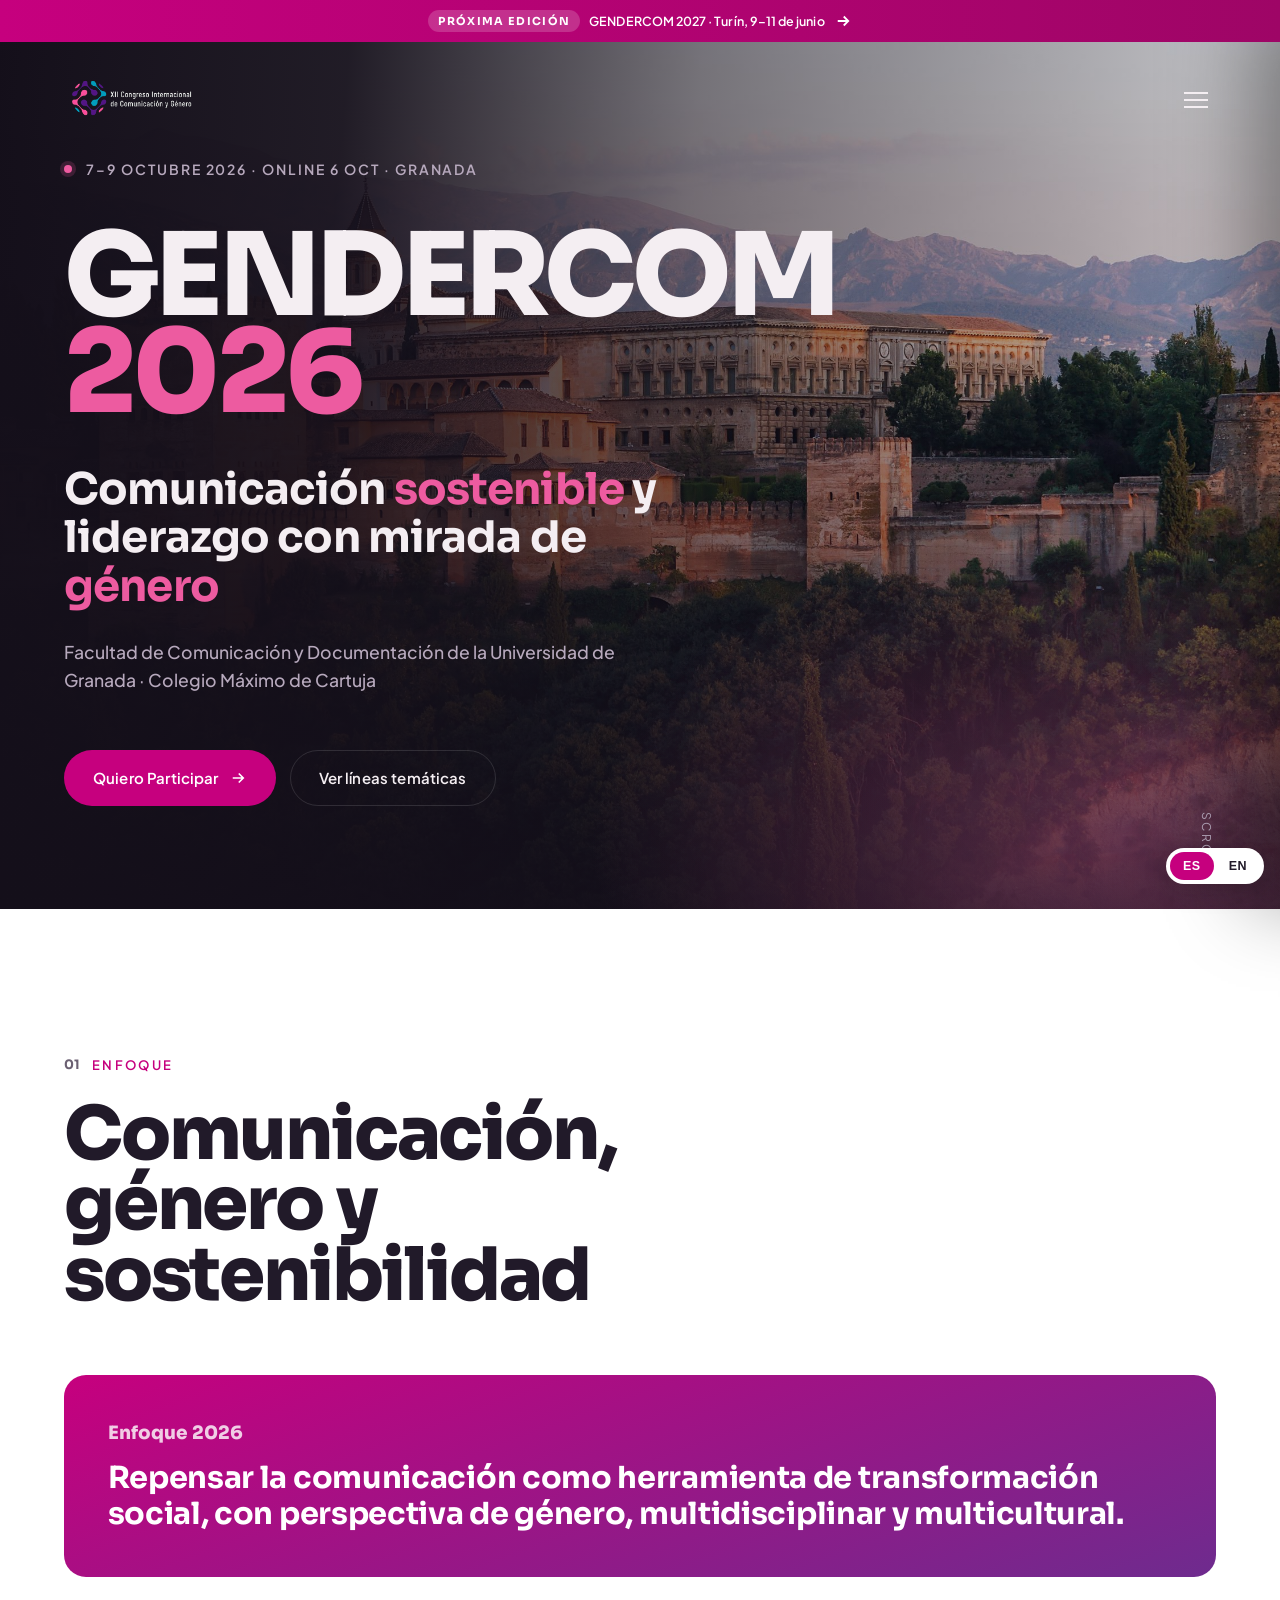
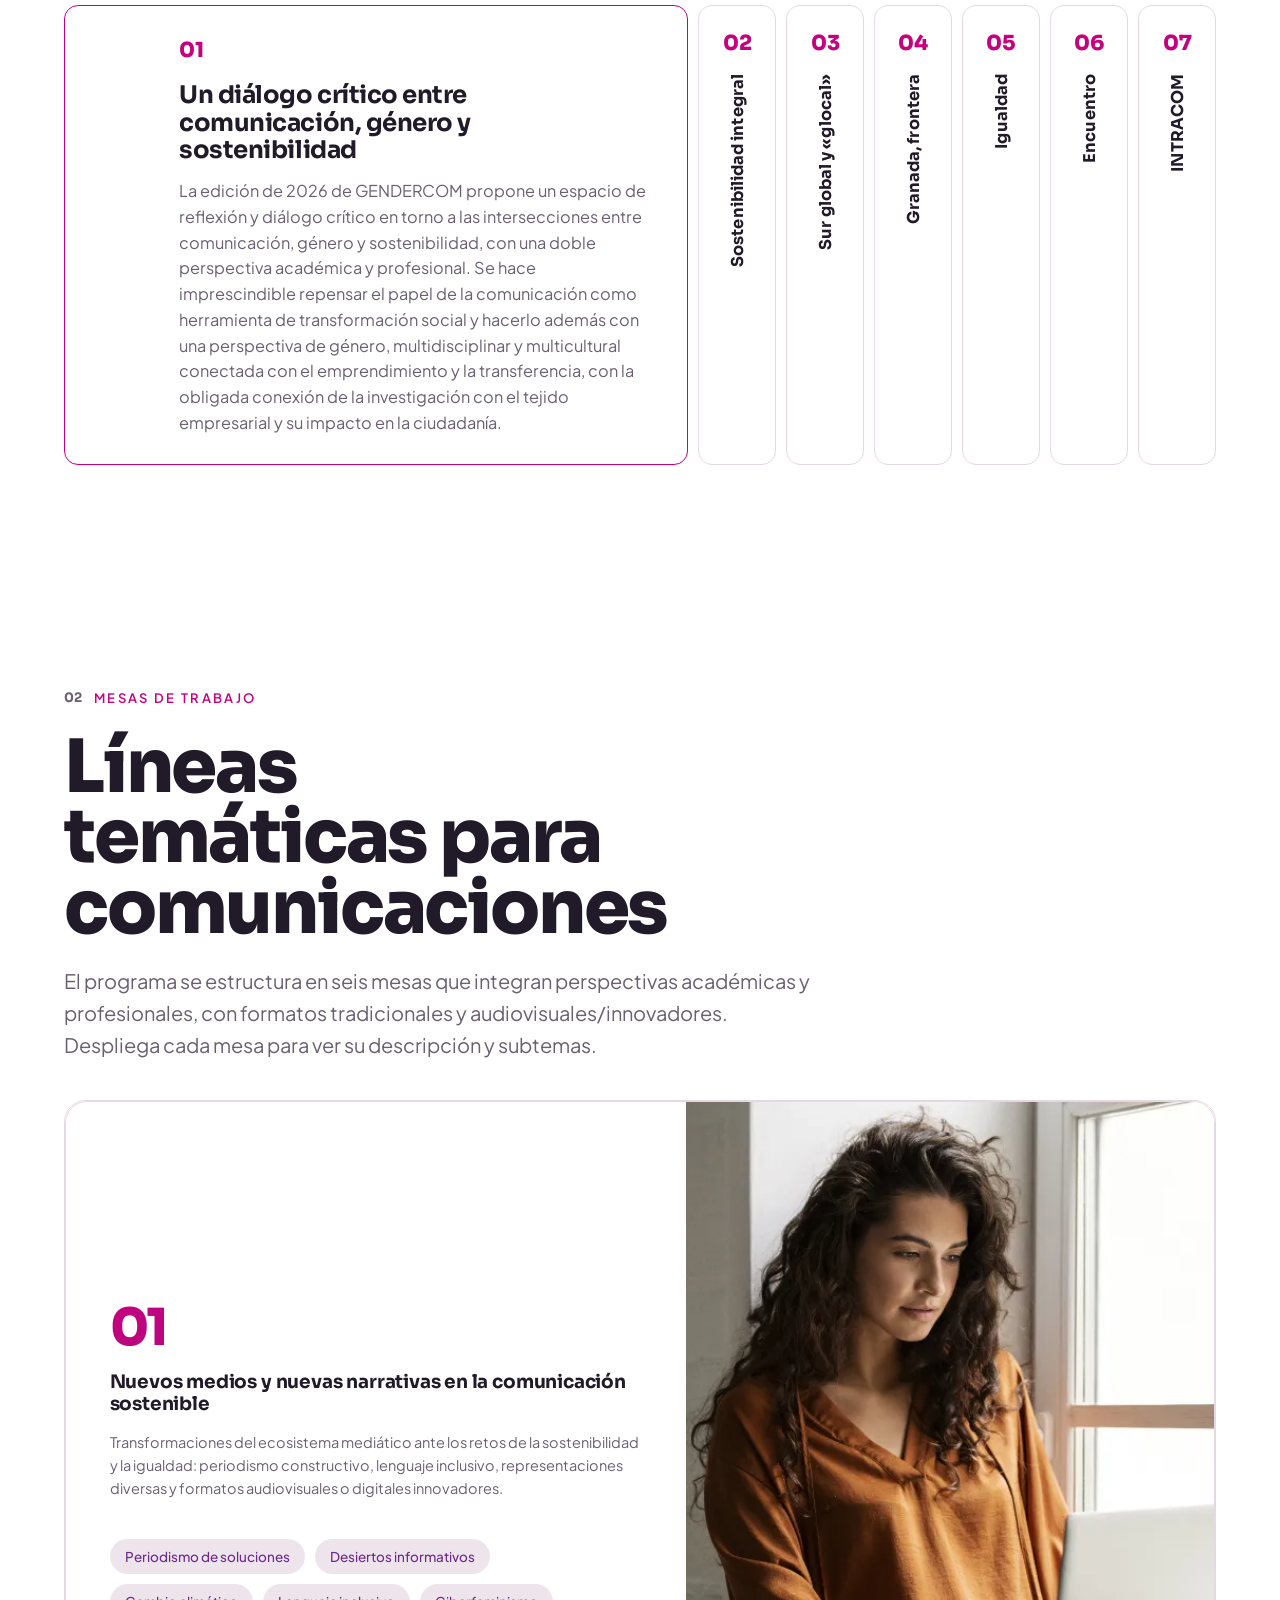
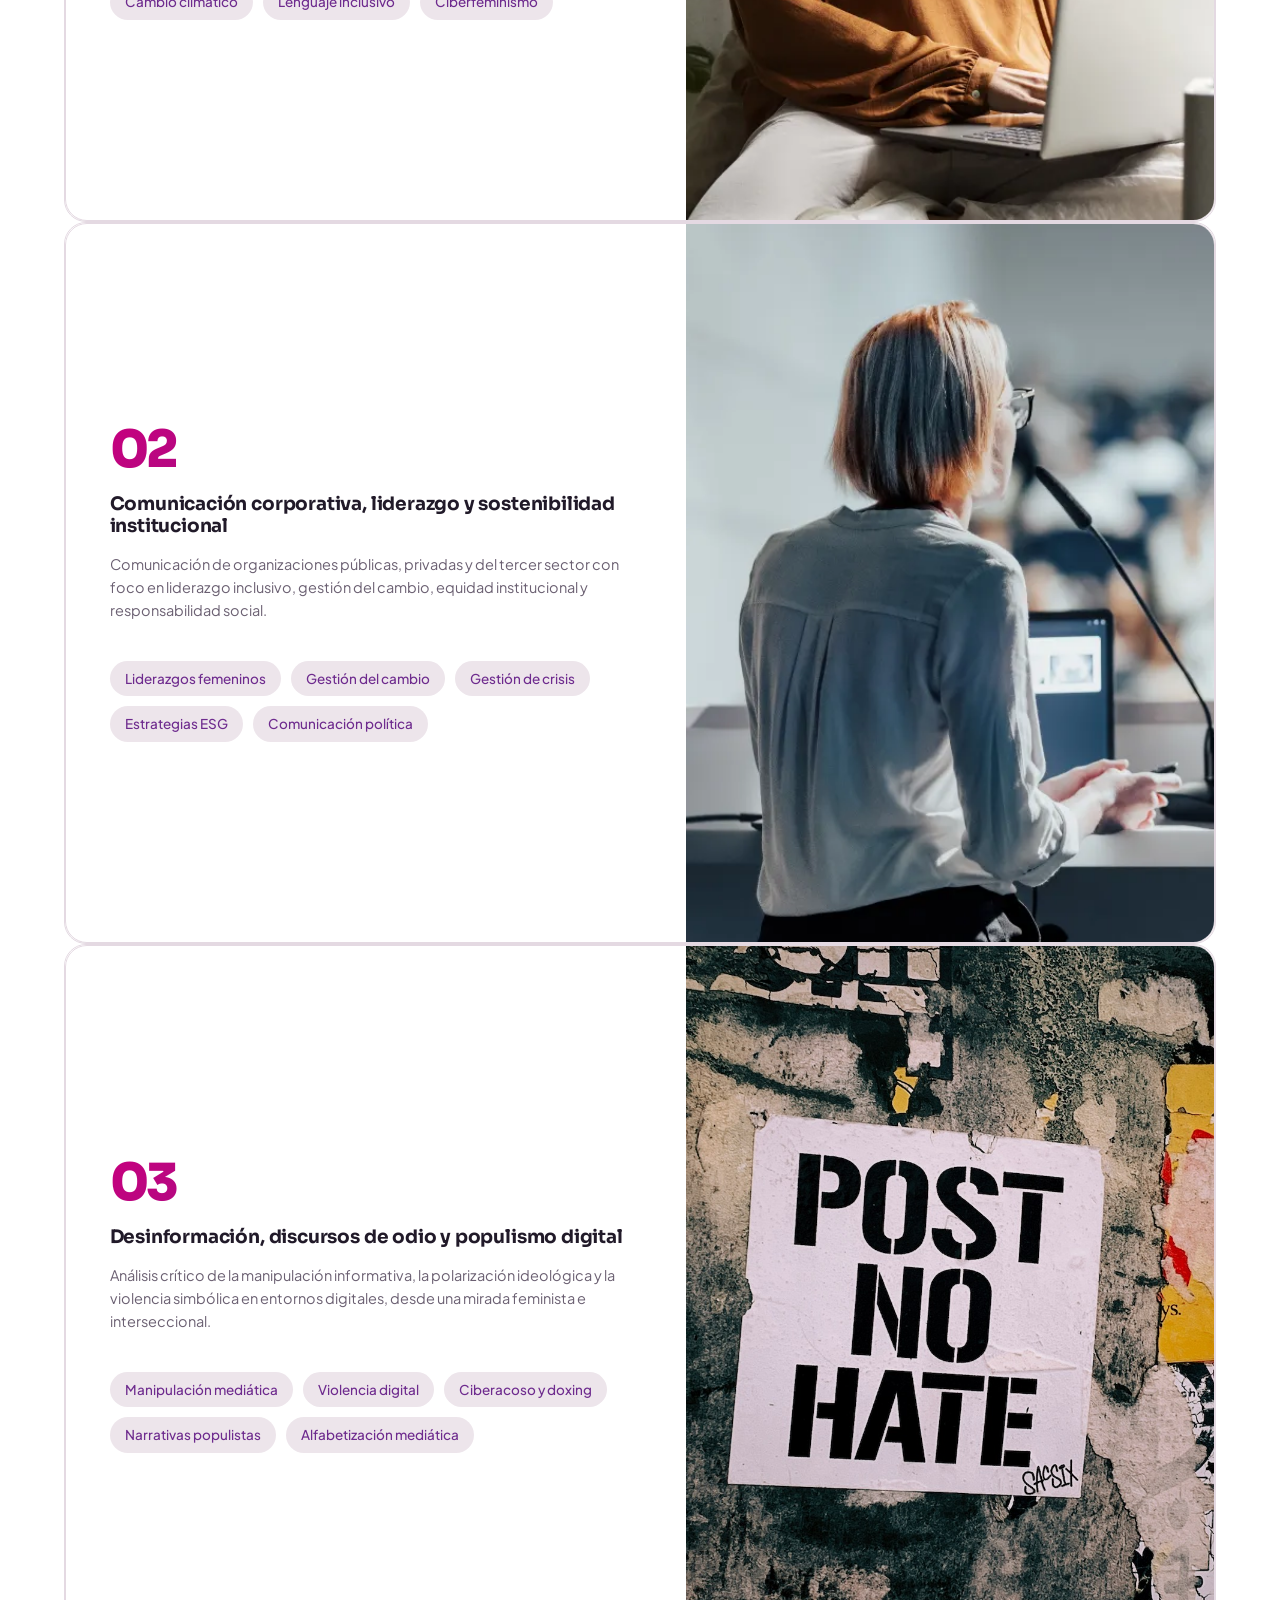
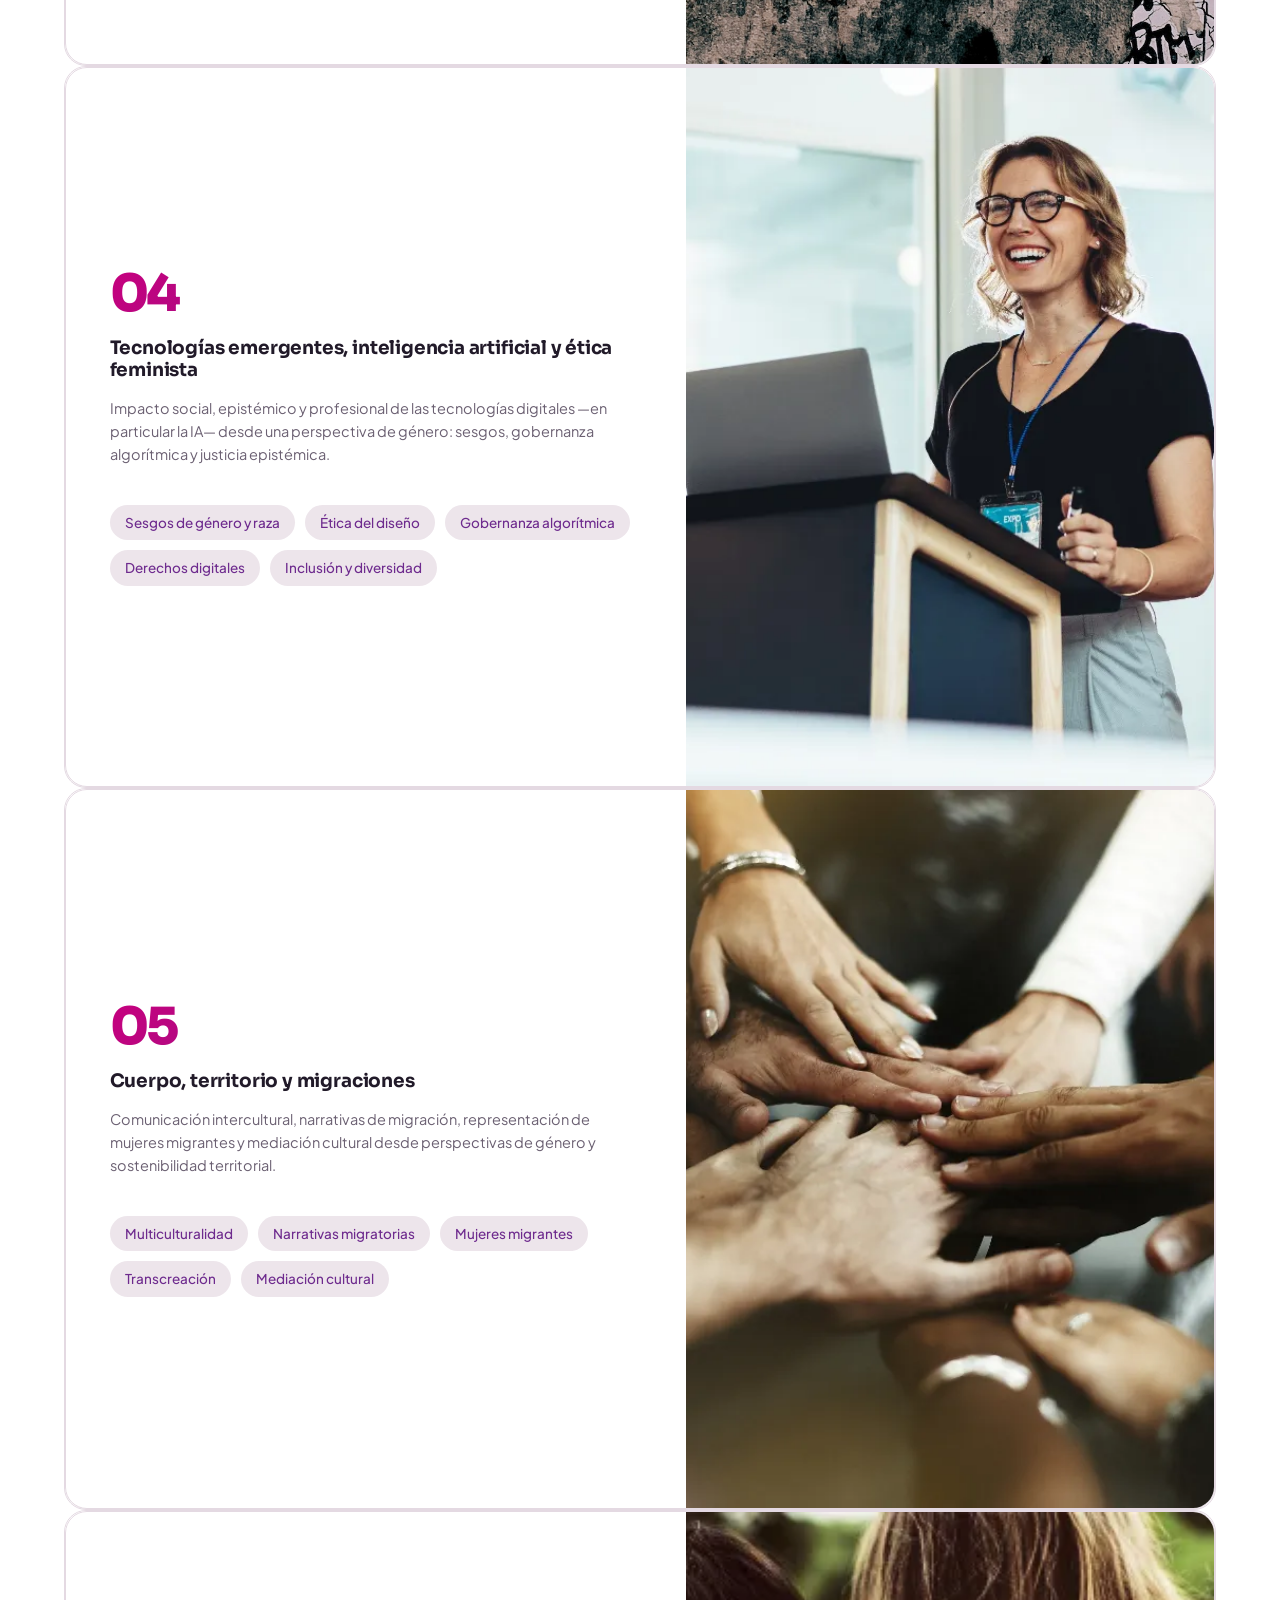
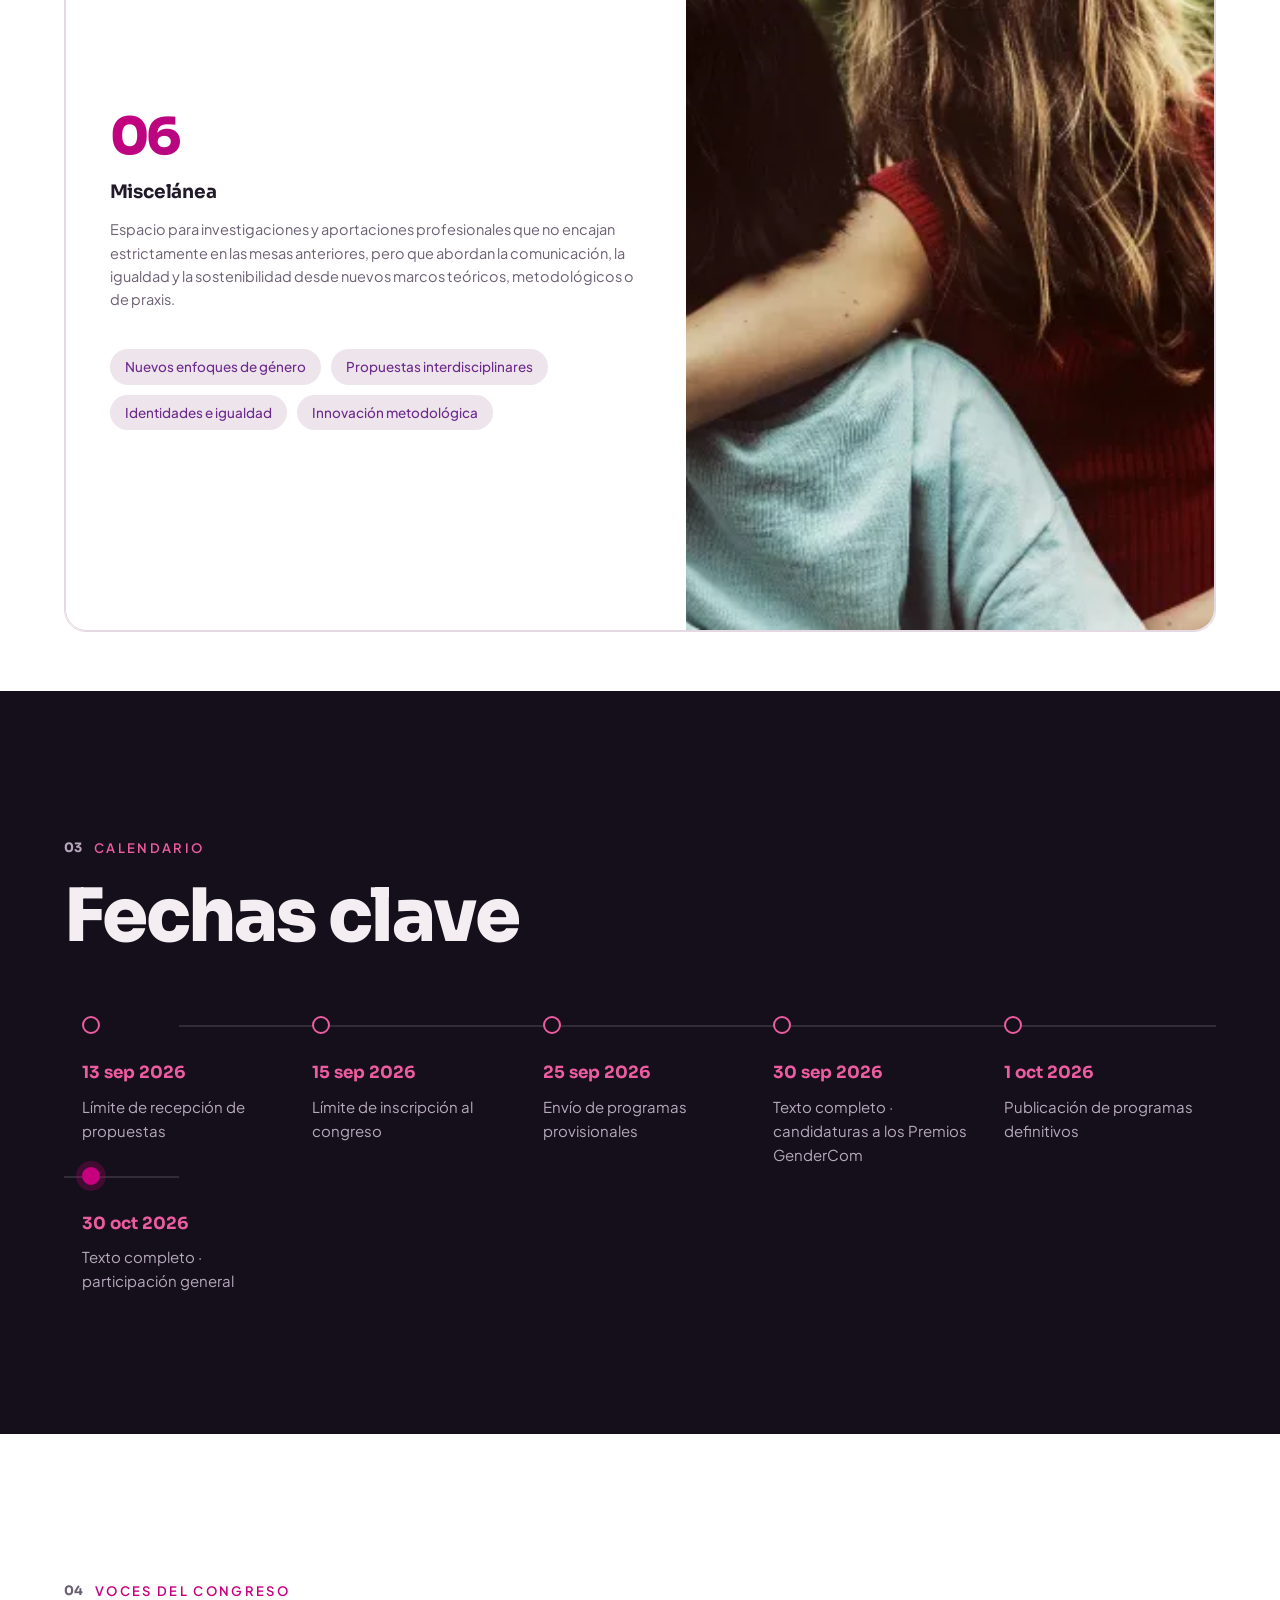
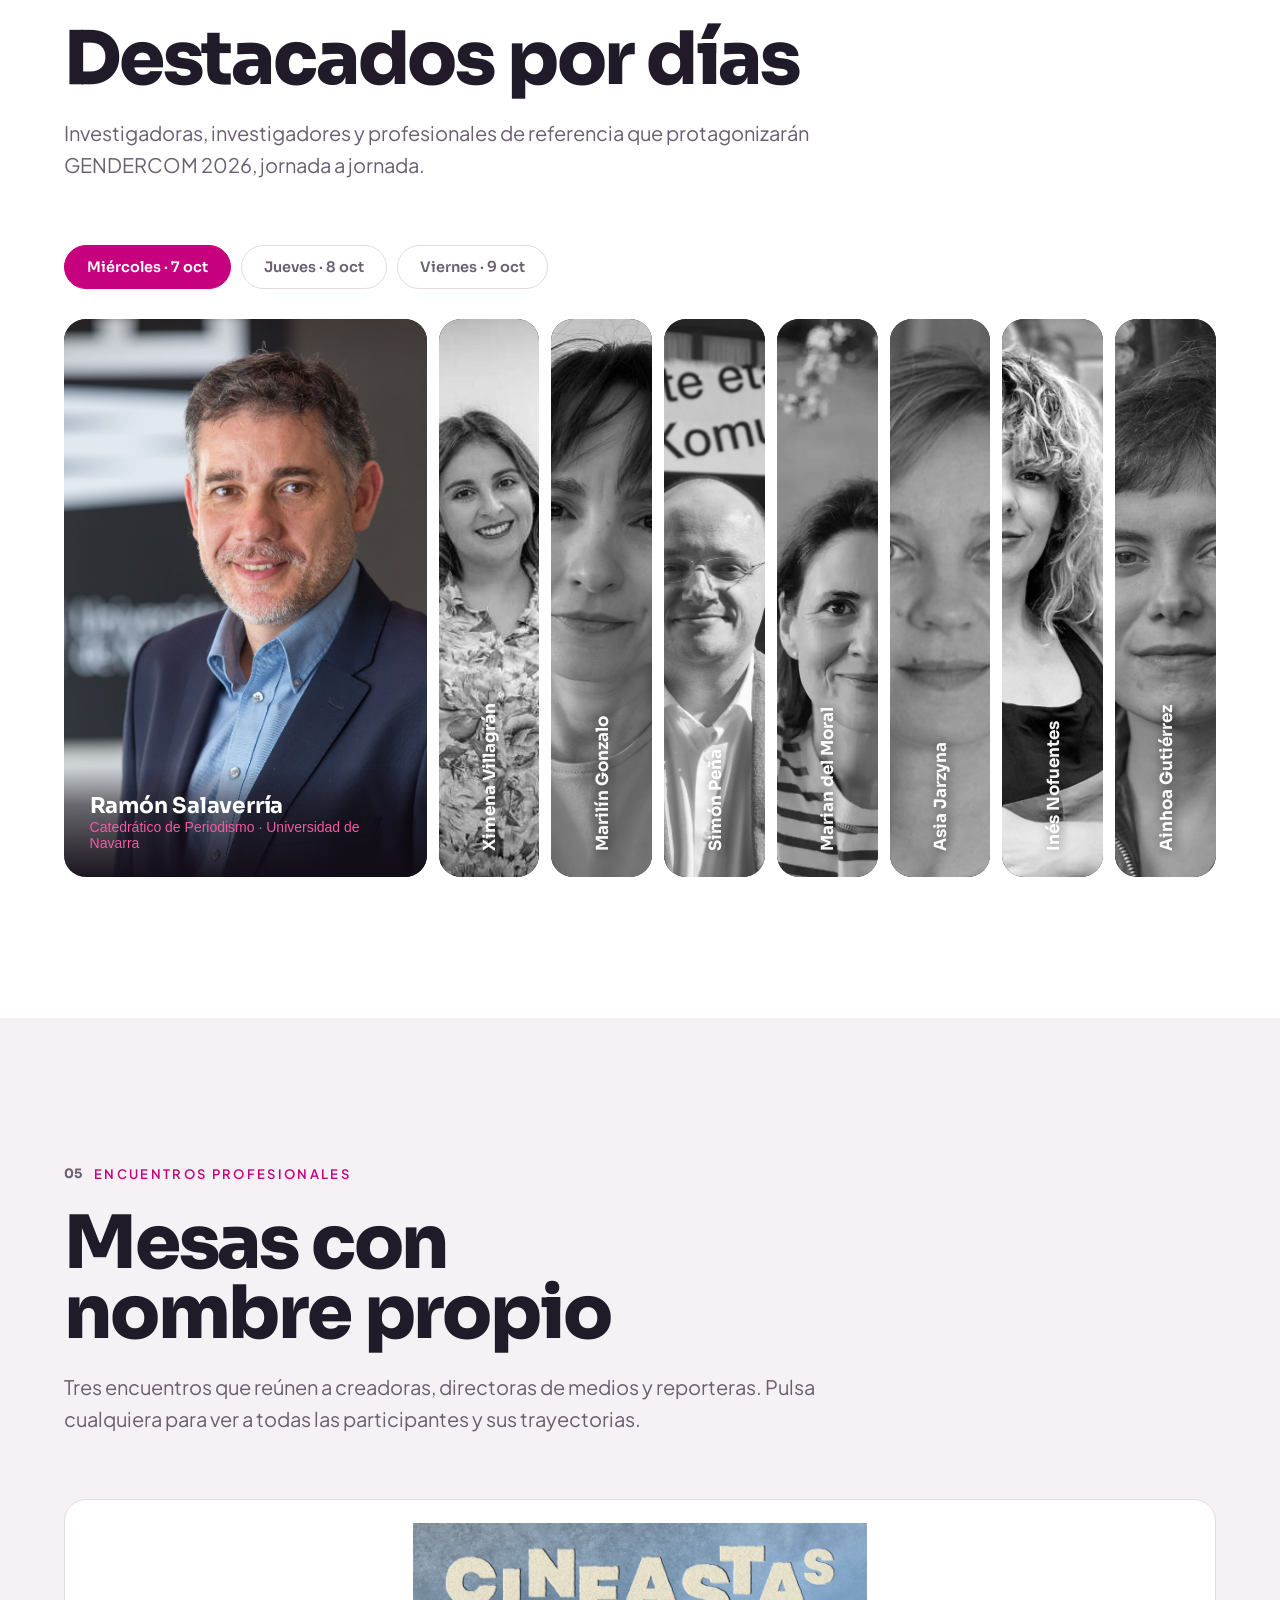
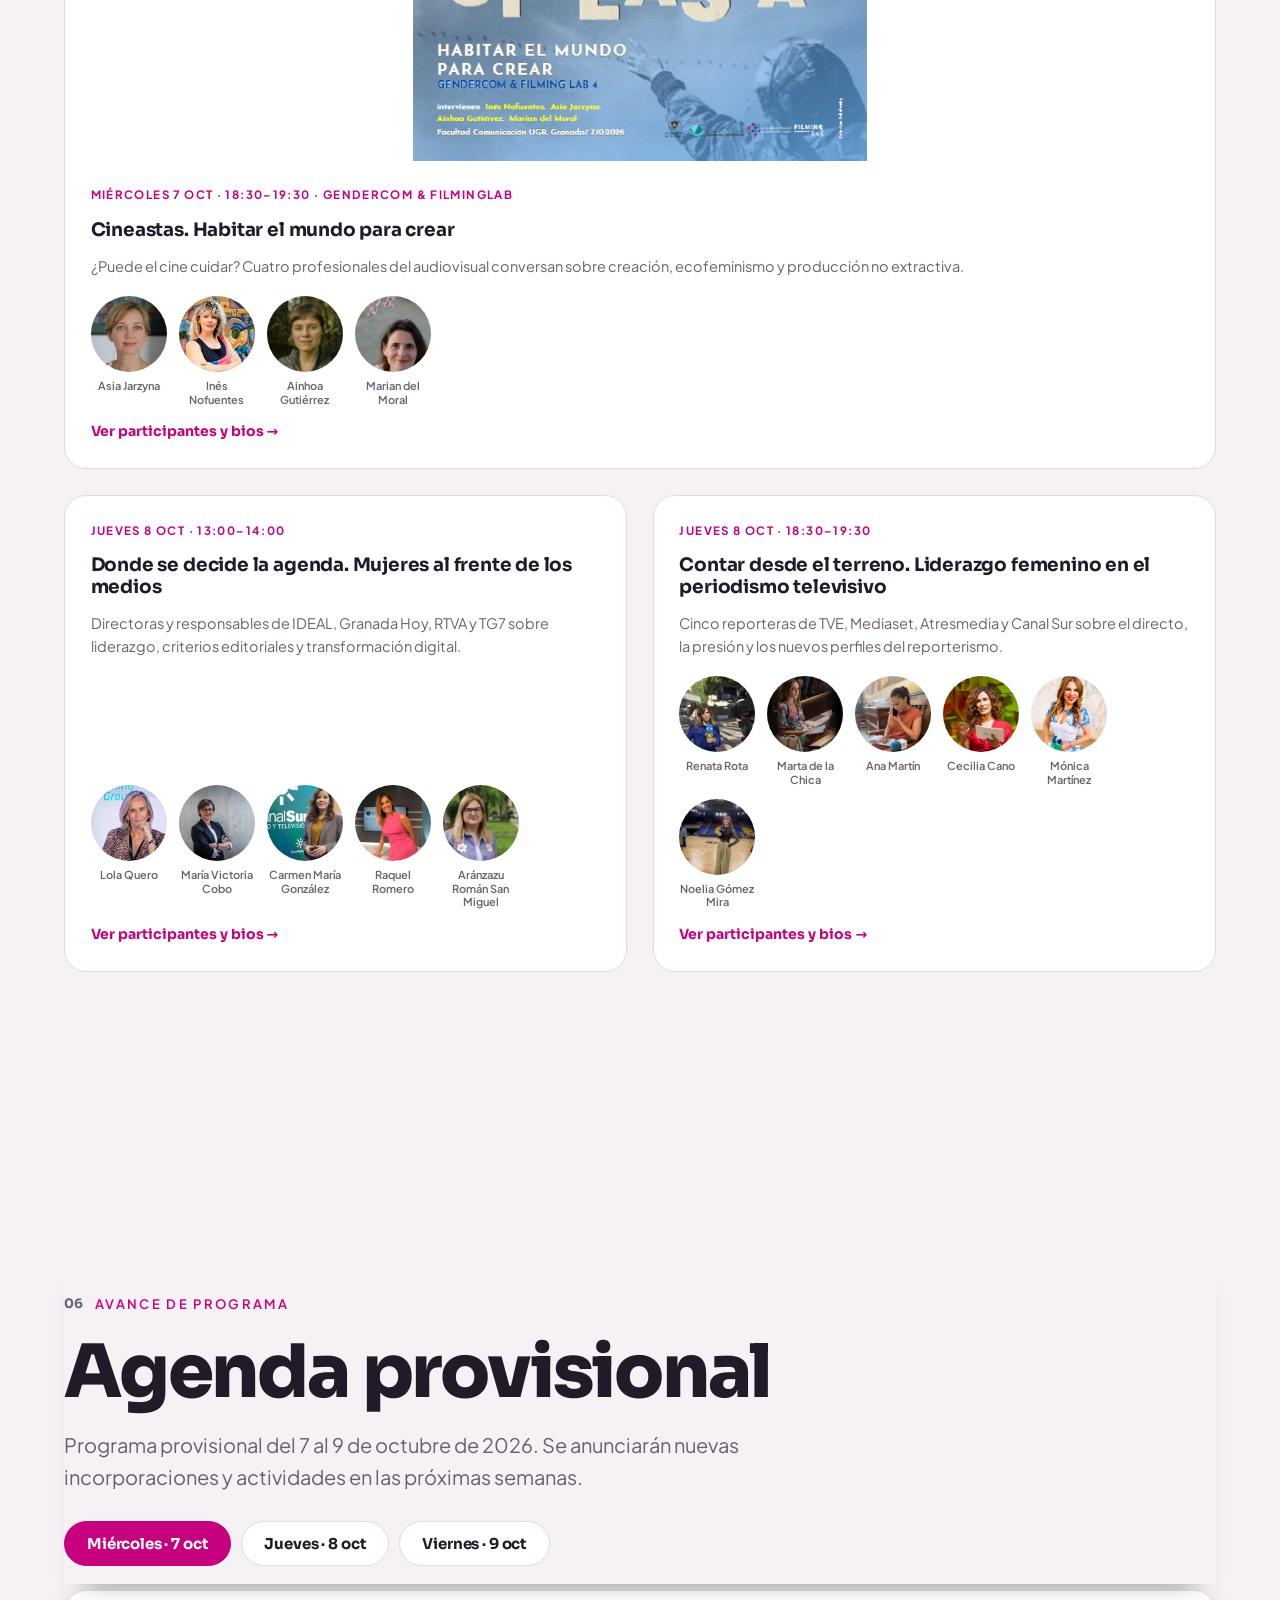
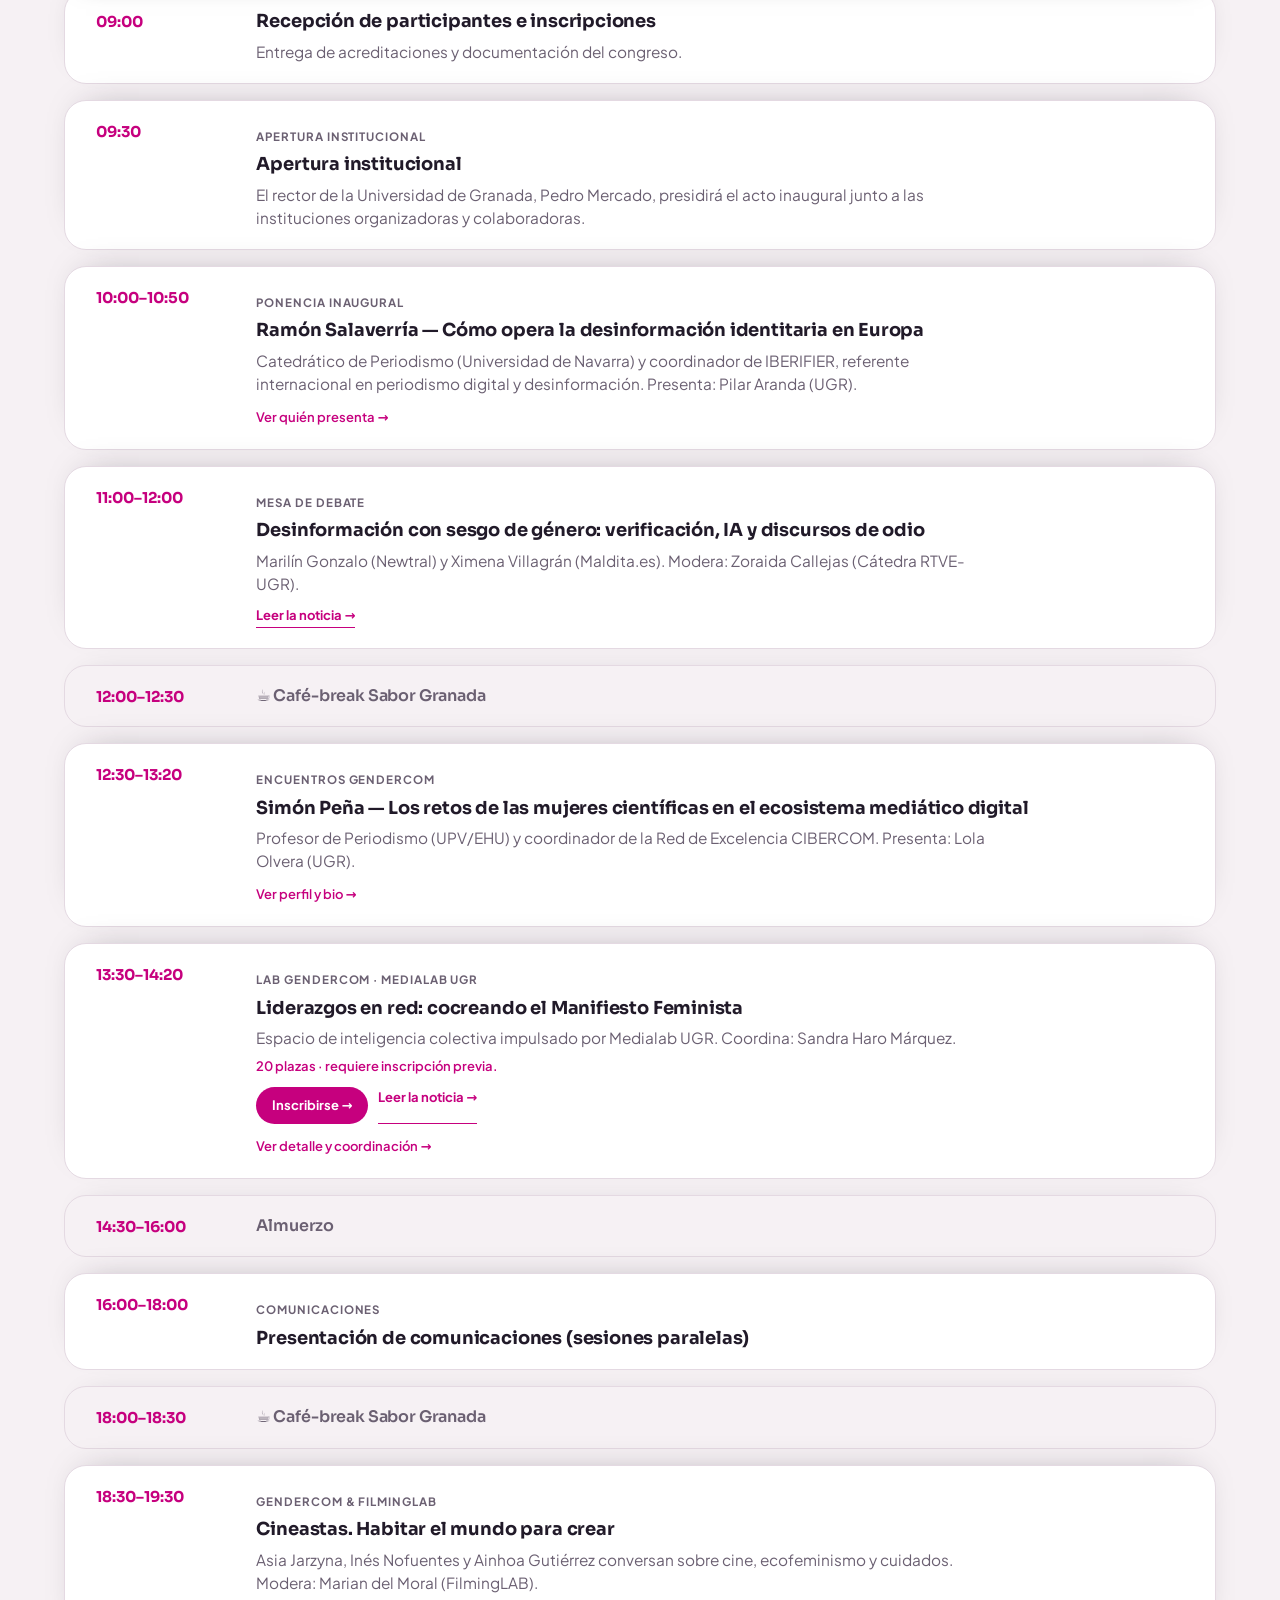
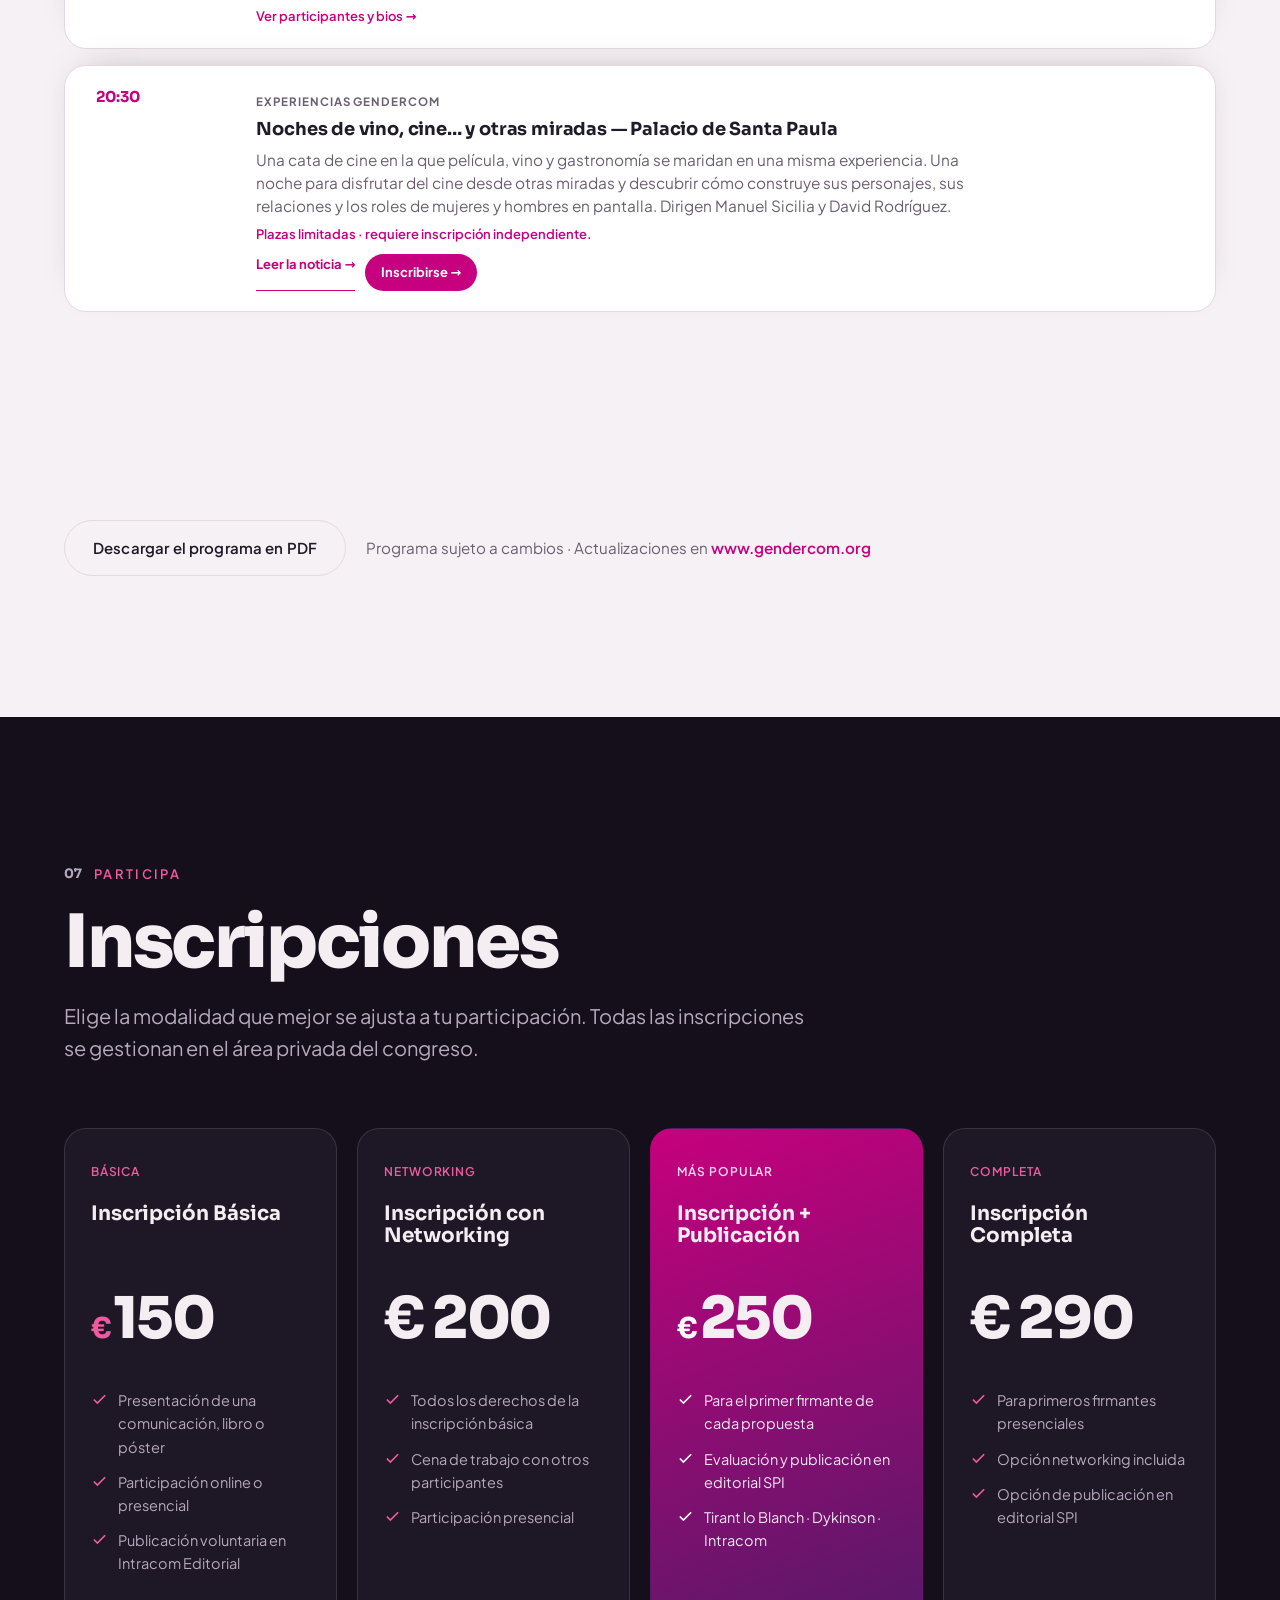
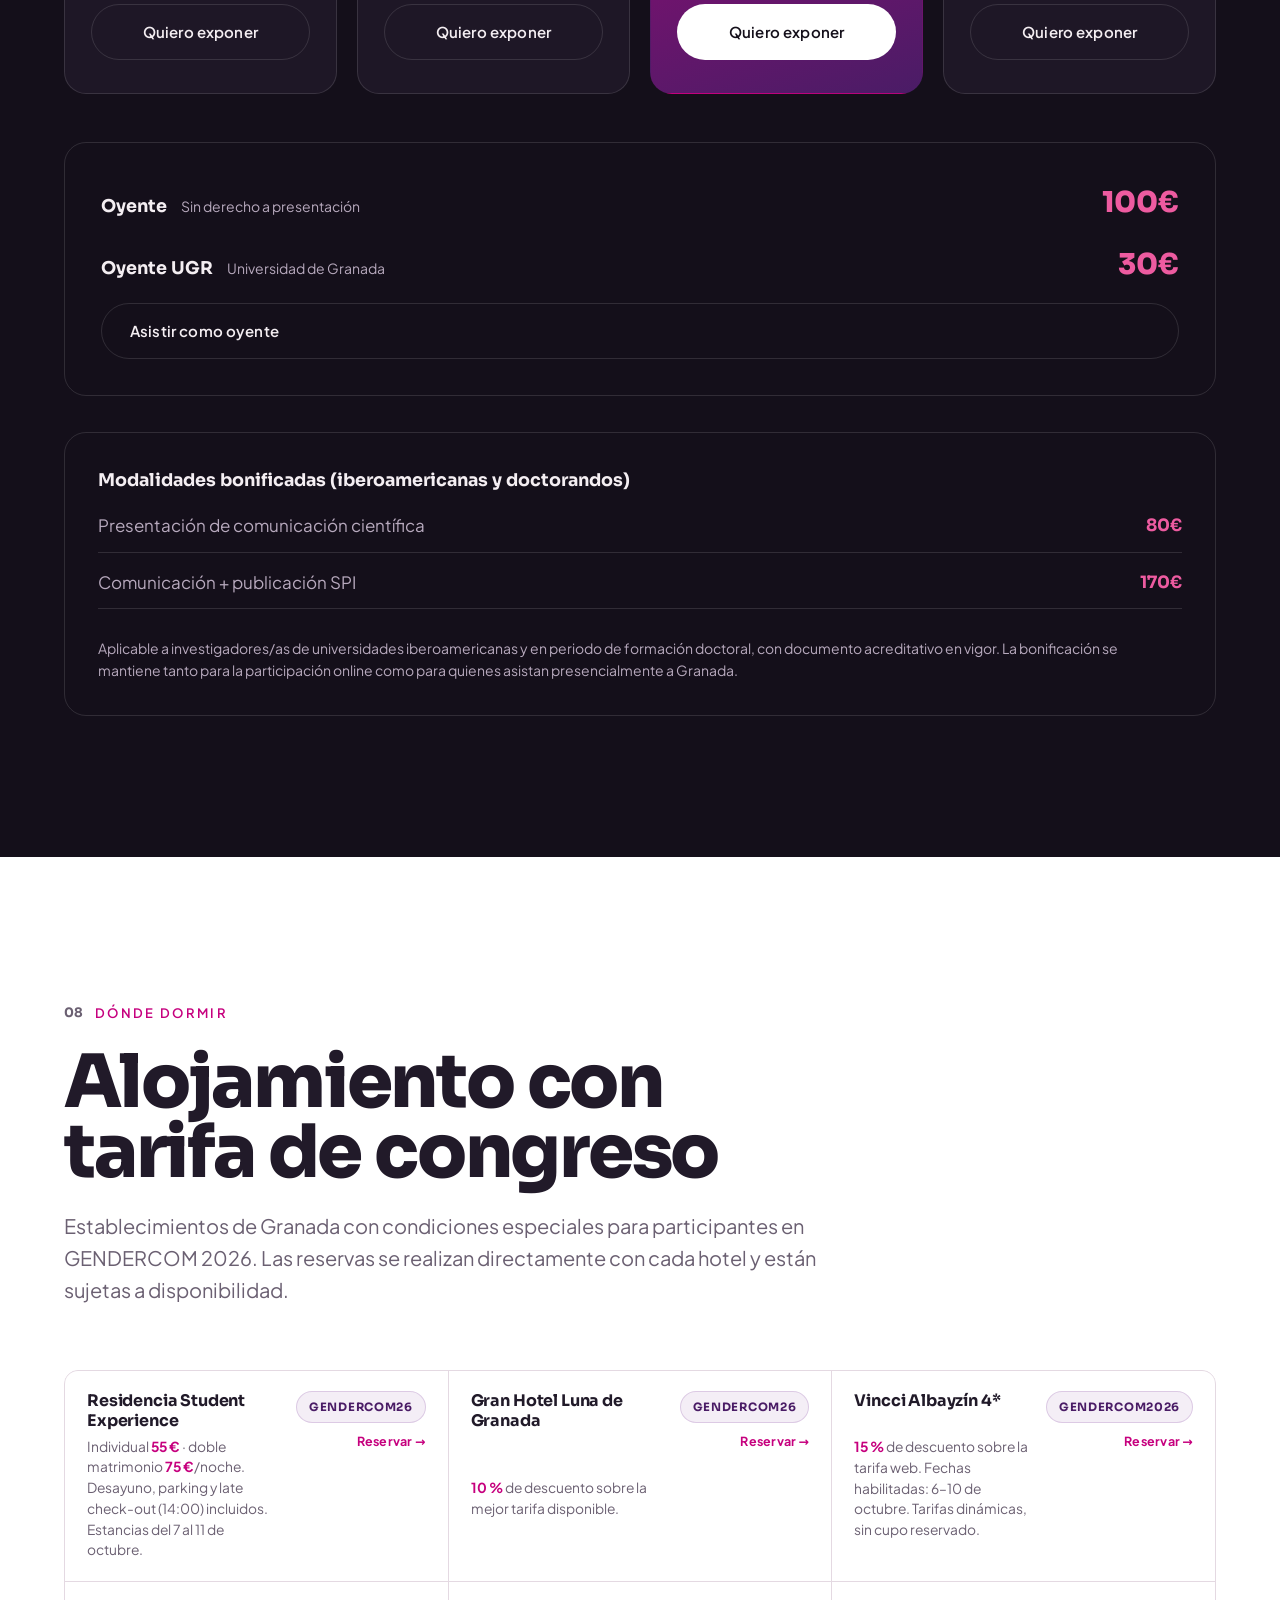
==== index.html @ 55198435 "Cada pieza de prensa lleva la cabecera de su medio Los logotipos de Ideal, Granada Hoy y Canal UGR s" ====
<!DOCTYPE html>
<html lang="es">
<head>
  <meta charset="utf-8">
  <meta name="viewport" content="width=device-width, initial-scale=1">
  <title>GENDERCOM 2026 · Congreso de Comunicación y Género · Granada</title>
  <meta name="description" content="XII Congreso Internacional de Comunicación y Género. Comunicación sostenible y liderazgo con mirada de género. Universidad de Granada, 7–9 de octubre de 2026.">
  <link rel="canonical" href="https://gendercom.org/">
  <meta name="robots" content="index, follow, max-image-preview:large, max-snippet:-1">
  <meta property="og:type" content="website">
  <meta property="og:site_name" content="GENDERCOM 2026">
  <meta property="og:locale" content="es_ES">
  <meta property="og:title" content="GENDERCOM 2026 · Congreso de Comunicación y Género · Granada">
  <meta property="og:description" content="XII Congreso Internacional de Comunicación y Género. Comunicación sostenible y liderazgo con mirada de género. Universidad de Granada, 7–9 de octubre de 2026.">
  <meta property="og:url" content="https://gendercom.org/">
  <meta property="og:image" content="https://gendercom.org/og.png">
  <meta property="og:image:width" content="1200">
  <meta property="og:image:height" content="630">
  <meta name="twitter:card" content="summary_large_image">
  <link rel="icon" type="image/png" sizes="32x32" href="favicon-32.png">
  <link rel="icon" type="image/png" sizes="512x512" href="favicon-512.png">
  <link rel="apple-touch-icon" sizes="180x180" href="favicon-180.png">
  <style>
    * { margin: 0; padding: 0; box-sizing: border-box; }
    body { background: #faf9f5; display: flex; align-items: center; justify-content: center; min-height: 100vh; font-family: -apple-system, BlinkMacSystemFont, sans-serif; }
    #__bundler_loading { position: fixed; bottom: 20px; right: 20px; font: 13px/1.4 -apple-system, BlinkMacSystemFont, sans-serif; color: #666; background: #fff; padding: 8px 14px; border-radius: 8px; box-shadow: 0 1px 4px rgba(0,0,0,0.12); z-index: 10000; }
    #__bundler_thumbnail { position: fixed; inset: 0; width: 100%; height: 100%; display: flex; align-items: center; justify-content: center; background: #faf9f5; z-index: 9999; }
    #__bundler_thumbnail svg { width: 100%; height: 100%; object-fit: contain; }
    #__bundler_placeholder { color: #999; font-size: 14px; }
  </style>
  <noscript>
    <style>#__bundler_loading { display: none; }</style>
    <div style="position:fixed;bottom:12px;left:12px;font:13px/1.4 -apple-system,BlinkMacSystemFont,sans-serif;color:#999;background:rgba(255,255,255,0.9);padding:6px 12px;border-radius:6px;box-shadow:0 1px 4px rgba(0,0,0,0.08);z-index:10000;">
      This page requires JavaScript to display.
    </div>
  </noscript>
</head>
<body>
  <div id="__bundler_thumbnail">
  <svg viewBox="0 0 100 100" xmlns="http://www.w3.org/2000/svg">
    <defs>
      <linearGradient id="bgthumb" x1="0" y1="0" x2="1" y2="1">
        <stop offset="0" stop-color="#C6007E"></stop>
        <stop offset="1" stop-color="#4A1C66"></stop>
      </linearGradient>
    </defs>
    <rect width="100" height="100" rx="18" fill="url(#bgthumb)"></rect>
    <text x="50" y="52" font-family="'Sora',sans-serif" font-size="30" font-weight="800" fill="#fff" text-anchor="middle">GC</text>
    <text x="50" y="72" font-family="'Sora',sans-serif" font-size="13" font-weight="700" fill="#ED5BA0" text-anchor="middle">2026</text>
  </svg>
</div>
  <div id="__bundler_loading">Unpacking...</div>

  <script>
    
document.addEventListener('DOMContentLoaded', async function() {
  const loading = document.getElementById('__bundler_loading');
  function setStatus(msg) { if (loading) loading.textContent = msg; }

  const FONT_MIME = /^(font[/]|application[/](x-)?font-|application[/]vnd\.ms-fontobject)/i;
  const MIME_TOKEN = /^[\w.+-]+[/][\w.+-]+$/;
  function toBase64(bytes) {
    let bin = '';
    for (let i = 0; i < bytes.length; i += 0x8000) {
      bin += String.fromCharCode.apply(null, bytes.subarray(i, i + 0x8000));
    }
    return btoa(bin);
  }

  // Error sink persists across replaceWith since it's on window, not the DOM.
  window.addEventListener('error', function(e) {
    // Failed resource loads (CSP-blocked links, scripts, images) fire plain
    // events at the element — warn only; real JS errors carry message/error.
    if (!e.message && !e.error && e.target && e.target !== window) {
      console.warn('[bundle] resource failed to load:',
        e.target.tagName, String(e.target.src || e.target.href || ''));
      return;
    }
    var p = document.body || document.documentElement;
    var d = document.getElementById('__bundler_err') || p.appendChild(document.createElement('div'));
    d.id = '__bundler_err';
    d.style.cssText = 'position:fixed;bottom:12px;left:12px;right:12px;font:12px/1.4 ui-monospace,monospace;background:#2a1215;color:#ff8a80;padding:10px 14px;border-radius:8px;border:1px solid #5c2b2e;z-index:99999;white-space:pre-wrap;max-height:40vh;overflow:auto';
    d.textContent = (d.textContent ? d.textContent + String.fromCharCode(10) : '') +
      '[bundle] ' + (e.message || e.type) +
      (e.filename ? ' (' + e.filename.slice(0, 60) + ':' + e.lineno + ')' : '');
  }, true);

  try {
    const manifestEl = document.querySelector('script[type="__bundler/manifest"]');
    const templateEl = document.querySelector('script[type="__bundler/template"]');
    if (!manifestEl || !templateEl) {
      setStatus('Error: missing bundle data');
      console.error('[bundler] Missing script tags — manifestEl:', !!manifestEl, 'templateEl:', !!templateEl);
      return;
    }

    const manifest = JSON.parse(manifestEl.textContent);
    let template = JSON.parse(templateEl.textContent);

    // Nested page bundles (iframe targets). Each ships ONCE, in the ROOT
    // document's manifest; frame srcs carry an about:blank#<uuid> marker
    // instead of a substitutable uuid. Every document mints the blobs for
    // its OWN frames — from local text at the root, or text obtained from
    // its DIRECT parent over the relay protocol below — so each frame
    // navigation stays same-origin with its initiator and a deduped page
    // loads at any depth on any host, including a file:// download's
    // opaque origins (where a blob minted by one document cannot be
    // navigated to by another).
    const pageOrderEl = document.querySelector('script[type="__bundler/page_order"]');
    const pageOrder = pageOrderEl ? JSON.parse(pageOrderEl.textContent) : [];
    const pageSet = new Set(pageOrder);
    const pageTexts = {};

    // ── Nested-page text protocol (parent-chain relay) ──
    // Page bundles ship once, in the ROOT document's manifest. Every
    // document mints the blobs for its OWN frames, obtaining page text
    // through a strict parent-chain relay: a document only ever SENDS to
    // its direct parent (which, for every document the publisher's own
    // runtime minted, is another publisher document) and only ACCEPTS
    // text from that direct parent; requests from below are honored only
    // for the document's own child frames, and the ROOT never sends
    // upward at all. That last rule is load-bearing: the artifact host's
    // frame-ancestors allows claude.ai (and friends) to frame an
    // artifact, so window.top can be a FOREIGN document — a top-addressed
    // protocol would hand page uuids to that ancestor and accept forged
    // "page text" from it, minting attacker HTML as an artifact-origin
    // blob document. The chain never touches the ancestor: requests stop
    // at the root, replies are origin-addressed per hop (never '*' when
    // an origin exists), and both directions are origin-gated (on https
    // a foreign sender's origin can never equal this document's; in
    // opaque contexts — file:// — everything serializes as 'null', where
    // an embedded EXTERNAL frame still fails the gate by carrying its
    // own real origin, and a sandboxed child of such a frame is excluded
    // by the own-child-frames check plus uuid unguessability). Shape is
    // deny-by-default: one request form, one reply form, no error
    // replies.
    // window.origin is the SERIALIZED SECURITY origin ('null' in opaque
    // contexts such as a sandboxed preview iframe) — location.origin is
    // computed from the URL and stays 'https://…' even when the document
    // is sandboxed, which would misgate every opaque chain.
    const OWN_TARGET = /^https?:[/][/]/.test(window.origin || '')
      ? window.origin
      : '*';
    function trustedOrigin(e) {
      if (e.origin === window.origin) return true; // https chains; opaque==opaque
      // file:// trees: Chrome serializes the file document's origin as
      // 'file://' while the blob: documents it mints serialize as 'null',
      // so the two legitimate shapes can never string-match — accept the
      // pair in both directions. https origins never serialize as either,
      // and sender identity (own child frame / direct parent) is checked
      // separately.
      return (
        (e.origin === 'null' &&
          (window.origin === 'file://' ||
            window.location.protocol === 'file:')) ||
        (/^file:/.test(e.origin) && window.origin === 'null')
      );
    }
    // Non-empty only in the root document (nested bundles ship an empty
    // island), so it doubles as the root marker: the root answers from
    // local text and treats a miss as authoritative — never relaying to
    // its (possibly foreign) parent.
    const isPageRoot = pageOrder.length > 0;
    const blobUrls = {};
    const resourceBlobs = {};
    const UUID_SHAPE = /^[0-9a-f]{8}-[0-9a-f]{4}-[0-9a-f]{4}-[0-9a-f]{4}-[0-9a-f]{12}$/;
    const pendingFrames = {}; // uuid -> [{el, frag}] awaiting text for own frames
    const pendingRelays = {}; // uuid -> [childWindow] awaiting text to pass down
    function mountPage(el, frag, text) {
      const pageBlob = new Blob([text], { type: 'text/html' });
      const u = URL.createObjectURL(pageBlob);
      resourceBlobs[u] = pageBlob;
      el.src = u + frag;
    }
    function deliverPage(uuid, text) {
      const frames = pendingFrames[uuid];
      delete pendingFrames[uuid];
      if (frames) for (const f of frames) mountPage(f.el, f.frag, text);
      const relays = pendingRelays[uuid];
      delete pendingRelays[uuid];
      if (relays) {
        for (const cw of relays) {
          try { cw.postMessage({ __bundler_page: uuid, __bundler_text: text }, OWN_TARGET); } catch (err) { /* gone */ }
        }
      }
    }
    function ownFrameWindows() {
      const out = [];
      for (const f of Array.from(document.querySelectorAll('iframe'))) {
        try { if (f.contentWindow) out.push(f.contentWindow); } catch (err) { /* detached */ }
      }
      return out;
    }
    window.addEventListener('message', function (e) {
      const d = e.data;
      if (!d || typeof d !== 'object' || !e.source) return;
      // Origin gate first; the structural checks below (own-child-frames
      // for requests, direct-parent + solicited-uuid for replies, the
      // root's never-relay rule) are what hold in fully opaque chains
      // where origin strings can't discriminate — a sandboxed root's
      // FOREIGN wrapper still fails all three even though both serialize
      // as real-vs-'null' rather than matching.
      if (!trustedOrigin(e)) return;
      if (typeof d.__bundler_need === 'string' && UUID_SHAPE.test(d.__bundler_need)) {
        // Requests are honored only for this document's own child frames.
        if (ownFrameWindows().indexOf(e.source) < 0) return;
        const uuid = d.__bundler_need;
        const text = pageTexts[uuid];
        if (typeof text === 'string') {
          try { e.source.postMessage({ __bundler_page: uuid, __bundler_text: text }, OWN_TARGET); } catch (err) { /* gone */ }
          return;
        }
        if (isPageRoot || window.parent === window) return; // authoritative miss
        const waiting = pendingRelays[uuid];
        if (waiting) {
          if (waiting.indexOf(e.source) < 0) waiting.push(e.source);
          return;
        }
        // Never-answered uuids would otherwise accumulate forever under a
        // request spray; past the cap (far above any real page count) new
        // relays are dropped rather than remembered.
        if (Object.keys(pendingRelays).length >= 128) return;
        pendingRelays[uuid] = [e.source];
        window.parent.postMessage({ __bundler_need: uuid }, OWN_TARGET);
      } else if (
        typeof d.__bundler_page === 'string' &&
        UUID_SHAPE.test(d.__bundler_page) &&
        typeof d.__bundler_text === 'string'
      ) {
        // The shape test is load-bearing beyond tidiness: the solicited
        // check below uses the in operator, which matches prototype keys
        // ('__proto__', 'constructor') — an unshaped key would reach
        // deliverPage and throw, painting the error banner.
        // Text is accepted only from the direct parent — the document
        // that minted this one.
        if (e.source !== window.parent || window.parent === window) return;
        if (!(d.__bundler_page in pendingFrames) && !(d.__bundler_page in pendingRelays)) return;
        deliverPage(d.__bundler_page, d.__bundler_text);
      }
    });

    const uuids = Object.keys(manifest);
    setStatus('Unpacking ' + uuids.length + ' assets...');

    await Promise.all(uuids.map(async (uuid) => {
      const entry = manifest[uuid];
      try {
        const binaryStr = atob(entry.data);
        const bytes = new Uint8Array(binaryStr.length);
        for (let i = 0; i < binaryStr.length; i++) bytes[i] = binaryStr.charCodeAt(i);

        let finalBytes = bytes;
        if (entry.compressed) {
          if (typeof DecompressionStream !== 'undefined') {
            const ds = new DecompressionStream('gzip');
            const writer = ds.writable.getWriter();
            const reader = ds.readable.getReader();
            writer.write(bytes);
            writer.close();
            const chunks = [];
            let totalLen = 0;
            while (true) {
              const { done, value } = await reader.read();
              if (done) break;
              chunks.push(value);
              totalLen += value.length;
            }
            finalBytes = new Uint8Array(totalLen);
            let offset = 0;
            for (const chunk of chunks) { finalBytes.set(chunk, offset); offset += chunk.length; }
          } else {
            console.warn('DecompressionStream not available, asset ' + uuid + ' may not render');
          }
        }

        if (pageSet.has(uuid)) {
          pageTexts[uuid] = new TextDecoder().decode(finalBytes);
          return;
        }
        if (FONT_MIME.test(entry.mime) && MIME_TOKEN.test(entry.mime)) {
          // Strict artifact hosts allow font-src data: but not blob:.
          blobUrls[uuid] = 'data:' + entry.mime + ';base64,' +
            (entry.compressed ? toBase64(finalBytes) : entry.data);
        } else {
          const blob = new Blob([finalBytes], { type: entry.mime });
          blobUrls[uuid] = URL.createObjectURL(blob);
          resourceBlobs[blobUrls[uuid]] = blob;
        }
      } catch (err) {
        console.error('Failed to decode asset ' + uuid + ':', err);
        const blob = new Blob([], { type: entry.mime });
        blobUrls[uuid] = URL.createObjectURL(blob);
        resourceBlobs[blobUrls[uuid]] = blob;
      }
    }));

    const extResEl = document.querySelector('script[type="__bundler/ext_resources"]');
    const extResources = extResEl ? JSON.parse(extResEl.textContent) : [];
    const resourceMap = {};
    for (const entry of extResources) {
      if (blobUrls[entry.uuid]) resourceMap[entry.id] = blobUrls[entry.uuid];
    }

    // Artifact-host CSP (connect-src 'self') refuses fetch() of blob: URLs —
    // consumers read these Blobs directly. Survives the swap like the error sink.
    window.__resourceBlobs = resourceBlobs;

    setStatus('Rendering...');
    // Page uuids have no blob here — they ride inside about:blank#<uuid>
    // frame markers the pass below resolves after the swap.
    for (const uuid of uuids) {
      if (pageSet.has(uuid)) continue;
      template = template.split(uuid).join(blobUrls[uuid]);
    }

    // Strip integrity + crossorigin — blob URLs from a file:// document inherit
    // a null origin, so crossorigin forces a CORS fetch that SRI then rejects.
    // The manifest bytes are ours; SRI protects against CDN compromise, not this.
    template = template.replace(/\s+integrity="[^"]*"/gi, '').replace(/\s+crossorigin="[^"]*"/gi, '');

    const resourceScript = '<script>window.__resources = ' +
      JSON.stringify(resourceMap).replace(/<\//g, '<\\/') +
      ';</' + 'script>';
    // Inject after <head> so the DOCTYPE stays first; prepending the script
    // would push the parser into quirks mode. DOMParser always emits a <head>
    // (synthesizing one if the source HTML omitted it) but may carry
    // attributes through, so match the full opening tag. slice() rather than
    // replace() keeps us clear of $-pattern substitution in resourceScript.
    const headOpen = template.match(/<head[^>]*>/i);
    if (headOpen) {
      const i = headOpen.index + headOpen[0].length;
      template = template.slice(0, i) + resourceScript + template.slice(i);
    }

    // Parse the template and swap the root element. Scripts inserted via
    // DOMParser/replaceWith are inert per spec — re-create each with
    // createElement so they execute, awaiting onload for src scripts to
    // preserve ordering (React before ReactDOM before Babel before text/babel).
    const doc = new DOMParser().parseFromString(template, 'text/html');
    document.documentElement.replaceWith(doc.documentElement);

    // Resolve page-frame markers: mint this document's own blob for each
    // framed page — from local text when this is the root, otherwise by
    // asking the direct parent over the relay protocol above. An
    // unanswered request leaves the frame on about:blank, the same
    // degraded state as a refused embed.
    {
      const MARKER = /^about:blank#([0-9a-f]{8}-[0-9a-f]{4}-[0-9a-f]{4}-[0-9a-f]{4}-[0-9a-f]{12})(#.*)?$/;
      const needed = [];
      for (const el of Array.from(document.querySelectorAll('iframe'))) {
        const m = MARKER.exec(el.getAttribute('src') || '');
        if (!m) continue;
        const text = pageTexts[m[1]];
        if (typeof text === 'string') {
          mountPage(el, m[2] || '', text);
        } else if (window.parent !== window && !isPageRoot) {
          const had = pendingFrames[m[1]];
          (pendingFrames[m[1]] = had || []).push({ el: el, frag: m[2] || '' });
          if (!had) needed.push(m[1]);
        }
      }
      for (const uuid of needed) {
        window.parent.postMessage({ __bundler_need: uuid }, OWN_TARGET);
      }
    }

    const dead = Array.from(document.scripts);
    for (const old of dead) {
      const s = document.createElement('script');
      for (const a of old.attributes) s.setAttribute(a.name, a.value);
      s.textContent = old.textContent;
      // text/babel scripts with a src: read and inline. transformScriptTags
      // does XHR against the src, but blob:null/ from a file:// origin is
      // silently dropped. Inlining makes it a plain inline babel script,
      // which transformScriptTags handles unconditionally.
      if ((s.type === 'text/babel' || s.type === 'text/jsx') && s.src) {
        const pre = resourceBlobs[s.src.split('#')[0]];
        s.textContent = pre ? await pre.text() : await (await fetch(s.src)).text();
        s.removeAttribute('src');
      }
      const p = s.src ? new Promise(function(r) { s.onload = s.onerror = r; }) : null;
      old.replaceWith(s);
      if (p) await p;
    }
    // Babel standalone auto-transforms type=text/babel on DOMContentLoaded,
    // which fired before we swapped the document. Trigger manually if present.
    if (window.Babel && typeof window.Babel.transformScriptTags === 'function') {
      window.Babel.transformScriptTags();
    }
  } catch (err) {
    setStatus('Error unpacking: ' + err.message);
    console.error('Bundle unpack error:', err);
  }
});

  </script>

  <script type="__bundler/manifest">
{"b1d9e4a7-33c0-4f58-9a62-5d71e0c84b13":{"mime":"image/png","compressed":false,"data":"iVBORw0KGgoAAAANSUhEUgAAAWAAAABCCAYAAABpcgzFAAAACXBIWXMAAIppAACKaQGxZbMyAAAWOUlEQVR42u1dC7hVRRXe59yLUPkC1DJN0ygVMzQtxUcaylUC8ZVCPkKFxLf5ygf4ykelZdnDXmqaj6DCRJEkEBVE0kQtQVAr0szyVUhmwDln32Y6//pY7W8/Zu+Zvffs05zv+7974Z6998xaa/69Zs2aNZ7neZcKnCdwusBEgXECRwocLnCwwCiB/QX2FdhH4BMCewjsLrCbwMcZdgnBziHgf/847iPvt5fAJwV68NxDBD4jMF6gv9f+yO+dhDYeJnCgwAiB4bhW3mNP1sahuH8YhuI7/Nn7CRyA+x4qcASeJeUyAc+WsjoLcrtQ4GKBywS+KHC5wJX4eYnAFwRORj9kGz8ssKlAPy/80yXQLVD3zH7kPU9Dm2TbT4W+jxc4RmAsdC5lPlpgJOTag3YPg3ykDewNO+Cy3oPJMk7mSdg9AnvgWXvh+fugPftCZ8Nhp5+C7RyEvhwB2R+Dvp4IOZwF2z/ds+9Tw8/ZAv8SWCbwpMACgbkC9wncK3C3wAyBXwrMEZgvsEhgqcA/BJ4QeEfgnmV8yJY/iHFxLnRwAsbVWIzl0czmhjG+2TPAOWnsaE/cYx/YSg9sRNrHp2Ebx2IsnCFwPsbze4qSW29FMBjtvRb/blao7UGsEHhGYJbAdTDCHQXeFWK4umRMBtQPA1k+v1Vh2ZkCyWCZZeRLut4X7fOBNH3zWf8OZy/2sj707P2Z7H0LbYLa1BAYEtBHbp8G0GRohcAvGPzZnICvwb9X59i+sP43Q9BQBJdrlPLl9/4oMBUe/9YhRlzXIOC+AovxrDUK+i5L73noLkyHqyGLxZYS8DRmF3E22IzQZQPXz7LAAyYC7lG0v6Ltg49n+e+3BXYoioCr5gF/[base64]/WHAaV6AUHCbipEGrIi2CTwhOFE3BTscO+Qa/Tz+CFpfGAfQu9PCJTPyNZNFif5L2mCHxAwRsOI+CWYnv9CniyYWGcKhIwkdSXmYNhSj69yNApywsOxoCbiu1uGraTluILa1UZMWAKPq/ElPd1hhXMIEx6l68ILBH4LcPTAs8K/Bl//7vAvwW2Q3uvQFtfBV5ERsHTIJiXWPxM13OQsrhN4LsC3xC4ymunqMj0szMFTvHaaWkTkVJzMlJsZBrajQL3C7zAFnzSGIOKIcn2nYNMiajBFRaCWI30JqnXNwReA0jXTYO6buKeJrESNuFrOAk2ETDpSMb6/2p4nFE/5QLvhiUtyIWFIFrMDlcy/DMQ//YNhhZobWUFeIXwJtqxpowsiDFeO+XlYwLbCmwBQxgoMAB4Lxr0XU3j4GkeE7AyXwsxRkq/WhdtGYTvys/6XjuPdmOB9ViaFl23jtfOLdaJd9I1zwm8U9No+yL3V6aa3c4GmO5bnl/7QMAbjhoElBM5BFPdzQQ2wsDsD51v7rVT4i5jLw5fw/N6HM/YDHakC3mfLWGruyFX/ULIYFUKndtEwKSzc3Na36D7jS/JC6axsxnybiXf7IpxMQj63ALYGt6n1OtCA2sWdO1Mr51bTHb/boFN8HNz/P+OyBc+FLxXdvZI6GeehpHQNffk+HYh4zpeo52cgNfD/fqA7OlnEoKxWfpdKvYor51Uz702XyNG3QsPdpS3dtNFzYAMr9WYDpPcHynQkHeAbakMWlsIuMYci2dj2t7SICK6bmGJmRBZCfsVDSeA+v0MnDkrCbWbxRDrzJsMYh0WAsg6KOmaK9iz45RQY55t2P/[base64]/PtjGlNy0se0knOC0+ryRgOzsAsUHD7rP9T4CQYI+PQCCHgLjcWkPAk4zCP1sDd9hWbMiy9Cna8hY7pmj4oRMLfTExI8JxsImOR8aIzem2xL8RgNb5Cv8A+pAAmTHr9vgIA/30kEPN4RsHEviKZbQxHLNUXCx2aUc5UJuM7iwXGLiDZ5wLMjiJXa+AfEMOX6wV8MeMHXWVAfwhGwI2ArCDgoX5ml8JahbJO3QaJpZV1lAqbnDEwgq7IJmGQ8LCbGSzKcxK7TWRil+//Nay9wWbko5QjYEXAZBOwxT/g4A+k31PclGVJqOoGAZWW55RYTMNnpzyK8X5L3G7Bl+uzk6dWJoOecY7kX7AjYEXDhBMxlcrOBnNDgKnBXBQi4xmLjUahVnIDJRj8aEyZphuiO+jbTQIrl4hJs2xGwI2DrCZja/z6Blw2EIiizYu8UCy+d4AHLmOmfLCXgrgC5RHm/q+HxBqvgHaE5Q6LrxljsBTsCdgRcCgFzuZxjwAuma2en6EcZBEx//5DXPo2jB1tXOXrwt7j4Jd/Y8IKFBEz2+QGW9RLl/f48cA1/uSwzsBg3x3nAjoAdAUeTyICEaXTa/oxSlHsZBEzPnBRjX3TPY2IGFD2nP+qJBKu/+YFMkaUleb9XxbxcSdb7hcxa6PqLDKSk9WJ7uo0paY6AHQGXRsBcNlcY9ILvSUmGRRIw2deJrCRgFGkerlB8aFMUa7IpDY3a9m4UjQprG7VrnkLZypUGFuNutjQM4QjYEXCpBEz9GGLgdASehL+9gsdTJgEfqUDAByrYT1/ETz8WcVgsHQj74RJeqmfHvFTJ9o6K6SPp7g4DXvCbIHPbvGBHwI6ASyVg/nnEYEbEJAVjLJOAD1WYmvdUYCNB3OLg0oRtx0vYAa01hfq6vqYXfLmF8nQE7Ai4dAIm+VxqoEg3yWJ+CCnYFAM+MIKc+PP3VrSfuiKK1OVxMS+YpmKtlBobk78xUHZ1uYXlFx0BOwK2hoB7DFXE6kXB660SppxlEvDIiAps/PfdKlJQJmwMPZrwgnmZHcJaU5DXaZqzI7ruBMu8YEfAjoBLJ2B+UsIKAyclUL8OUyjebpqAk8pRrpMQgvBZH3asGAHzgktJRXeuVhwbfLHxbwZq5j7qQhCOgB0Bhw8y+fMJA+loJP9LEgyyTA/4KwkE3GDnA9YrFv+dldC3t3DSR9oNM9/RXIyj54+0yAt2BOwI2IpFuKSaAVkM8icFhiAWev97oghHH2QrDMBK/HkoINQbcd4bZUcMqhABUxv3jpEjyerWlP2i7+3KbFZnMe4ui+TqCNgRsBUETHL/usGFuEcKWITjFdmewcp/GJ7DholVCc/hqXRbVJCApyR4v1k3RZAO5xhISVuN+hQ2yNYRsCNgqwj4PAMEzPtVyzkNTedopSRC39TyUophudyrErYdz8rYJ9LV0YYW475tSRjCEbAjYKsI+HMGQhDUrxc9tTxTEwTsswMl4+Aremn/wonYVSDgYIy2ESGbXiw+ZhkTJIMNvHbh9qzrBCTfV3FKcNnydQTsCNgKAiYZfcZgTYi/oFZCEQRsCnyhamAFCJjscCvU9I3bdvwEywKpGdi23tD0gs+1wAt2BOwI2CoC/rRhAt6wQAL2FZAmj3lABQiYZPhFhY0XJ2mOB7L5wZgh6KakLbFo5ucI2BFwxxHwCwn9KsMDbiWEV6pEwNSujVlFNj/nXWimsmWoXUeW7AU7AnYE3LEhiKUFVEPjOn81Bm+w1DOVLAjp4W1kOQGT/M5U8H4vZ8WDujXQF/cZrakvatdctwjnCNgR8Fq5TzCYB/xgAWloJMPfee2dfJuG4L1e++SPbbz2YaTfirErTsCbWEzA/EikJQnbjl+BDEykfdXYfX5tYDEuTc0NR8COgDuegM8xkIZG1/6owI0Yi1Lq7dqEfNl/e3af6EuyG6dwGsdjCC2NQ5F5XYxDNsV0zdlS1o0hjoAdAXcsAX/FIAGfW+BW5EVMfmGgimSUBTAqwWtcrVBMqGzvt44dgEkk6OecMaJ7/UrMTsqQtSNgR8BWbUW+TZOAebbBAQUW41mU0nPcL6LyG68Fsa2lBJxUUjNMJ80c4BvaFCN/[base64]/HzVoKu35FB1/Td98foqYx6u6TDYQaq2ZH97Fxg7L2KBMxPvn5eMRPGEbClBEyyOcmQB/PjDEfdFEnAeQ0Gqb9ljACDYY3V+NszGQmYZHWZwrbj6d7a00G6ckY3ftZZBo3uxozrCwxDVJmApX6fjLE5DkfAFhJwTeEU3TTeizzQc7uKEHAdBhyHegoZyung0woe8HMZCJi+NxA1lpOeUXQctctQLWnS/WuYkRUxHqpMwDXYvYrMHQFbSMAklyM0PReS9/kp5d1JHnAdq/hJsdksBByMWzctyyRQfUGk0ecFBb1EqhoDJpk/6gi4mgTMi7k8pTFoqO/3ZzC8TiJgD2fgmSZg+o68ZrHCcfOnlJS5Qc+7WjOThvr2rMB6BYyJqhPwAkfA1STgboVC3qrt/6vXPm047cJJpxHwgzkQMMnoKIXQw0teeccokd538JIPPlW1q2MKeJlUlYBJ3vMcAVePgPvg5/[base64]/6gyrQETPa1O7vWV/[base64]/Gzr9qUdGgGmvLUwYOeKV+j8iJ3EhmUytAwDXm9NRSZED0pimbRkfG3KQxhaFrvu+tPQk2bislB0+s72ZbLYPoyzIJsr7lOQGvy55bS0A90PaukMG8Hgp1PBgSQlA1/Ab7viyws77iQO9KkB2hH75/cCCzIisB1wvYetvFdERyVjkbLYyA40oHyp9zEu5LZDGWxQST7FuXHLoTdMvH8M0GCsa32Mt/IGtDlG5qgRlg0jZqup+JXPizFPjGhM15eOmmaW+qt6c8wfXPGgKha34P7ySP2Cp5b9cbyKN9zoAHXEMJyIPw4nkxYuFMlXipbctZyKFu2MsiGf7YwMu2aA94Y1SZWqbYdhUPmBf2mapg//TMiRZ6wBsYWIgLym4uTrk2NZ7rgQV/3VDJGTl7wJIjPinwqwxy/e9pu6egs+NY+bTjET+biL9fyYzaNzB1eRTFwQ/BHvlRwGgQyxivnfA9EYdIbsQ829OwTVeS2qcwDRqF645GfK5pwAN+ETGzARicvMAJ93b7YeAPwrRd9ulMxK/kybf/iMhY8DMQ79t4y/[base64]/JQDzE/xnRZe9mmyCviCs+qqex5F4VsKBeh70NaLmD1nva+NaGWcKcaWSguiZbjBDTZYgmgGnjs4kJayKuK6RiBGWpYyGoH+ZQkz9ILU5YnIOwViaFmmeo+zEnn8yBo/RO6mDpT0U9pYVmQ9ETiMgOcyG2to2JQfsOEw+16D31dju3AWAt4aBNwKPCtMr60CbJ6fYEJEOxxtncRmckn6zLNtJm1OR6aV8WoGx6Sl5Em2QYKKO3srrXfhBwYN78tyhH0GBQacTs7lkwHPzs/Y7k5CGg84z9OHdTzgbSLqPJStV10P+P8BHUHAVTnm2w94I37ImW1TEIddN2LDhmeQgB06g4C311zzcARcIgHzKUocGgUi+Gw/IgRhom1R/[base64]/78a1dwbuHdeGO/GsGewZMl3lYcjicchmMbId/oRsh9dxxM9bWEhYhYUymXL0gsBvcY978bK4GOlGuyKPuh6zQSLvimu3o0/zoecH0O9fQc8zmUzvgVy53sMwzQC4bn4m8FNgKkIyEj8RuAN9uA2phrciV/kWpED9KAK34Hu34vopeNYv0L85uL4fS6afjWfegrCXTEP7FtKPwnAd0uG+iTQrDnnt9wR+gPbcgedPh9wfQlrmBzN6wDsgvewR6Jb0OouNYY77oPPZKNg/F3gAY+AhvITm4fcH8be5+P6cAD9wzMJ95+L6hRhDVDdCpvf9EWP4YWaH9+OeUW3mbZ/F2k99CPaD94X3xzTmAwsg/4XQ5WPgkEUYc08jc+oPqPki+WLVfwBlwluUNHrbswAAAABJRU5ErkJggg=="},"c48a2f06-71be-4e39-8d5c-2a90b6f71c84":{"mime":"image/png","compressed":false,"data":"iVBORw0KGgoAAAANSUhEUgAAAWkAAABCCAYAAACVZycPAAAACXBIWXMAAIppAACKaQGxZbMyAAAgAElEQVR42u1dCXwkVZnvzgzHypF0V1VfM5NOdweGHWbS3RNQcNWoKB7rAeKIuywruILghaIieI2ArIIg10wynWQmcyCsgwjKtQguysoliCALwnB7rSy3XDNJurP/r9571a8r1V3vdTozSaj3+71fdzpVr169evV/3/uO/xcK6ZUw6jzUNvc/uru7d0kkdre6Eol0doG5VyZl7p1baHV3JTrS3YmE1R3q3qVBe+FQUIKyfQvNu1BXwvx6JmGNoz6F+myDSv8fyyTN9fz8tmAIgzITJ7UDpt0LogsxaQ/rShrnYKL/LJO07utKmn/NJMxX8L2COmF/4m/6vYv+nzCvx98XdCZjRxCQB+AclB1Y5jOQts7IpWI0V8f5nK1Xx+k4zOUfzUaQnuDvWsnqzQ1ECl8aiBZOWBPNf75epf+XIoUvDkTzR60M9c1XEN5CJSN/SCmSP8mv7VK08Lk1Rv4rJaOwP523MljwplzaxIQkaTmTiB6GiX0VAPcFmrSoldyC2EQW37N1Jjj9nmXHOtUG84R5K+oXOk0zKT/soARlu0nSSevbHKTHuHBRr47NZpDeHFph3+9Go/eQi839JzYYvWXUiQa1TMetj/Y+dM7CA/5OBvp6C8B6Y/[base64]/V6SMoMiBu1nR/baB9XOCUA6SkCdCYefX0WACptB1sBznItZ+22zccDkA7KrADphPnjAKQDkJ4pVu8+TODns1WAnpiGaoM0rhVI0kGZLSB9eQDSAUiHdrAOOpSJxXrI5QjqDZXJ66V/rlcDkA5KANIBSAcg3WSxBzoaje4JgL7LBk91CboiqUO4N4fl9vYo8/bGJENjANJBmVUgnU6YVwQgHYD0jtVDJ6xzyaVOA6DLAOMKMyzarnWvAnSfhoHl/9in9QI+RwmwqV27spfCVqNwnfRjAUgHJQDpAKSD4qPm6IrH34DJOCpJx34APc79o19JJ82NCGz5IEUaptvbO5LJ5OuykUg7eYdk45GlmVj0nQDuYyiYBaD9K9RncG6FXPAgdQeSdFBmBUhj/v4kAOkApHeYqgMS7WUk6Srqoe1Jm02Yd6dNs6gLsGnLSuDc92QSxiAA+4beUGgnxX6qVM+dQh97Me3gHP59vkZYepifO0+01Vc9v839P/G9yUWn2Xt0L7zzvPrYp3ffukFP9cZGvvb8evQCLewLtT+/z1Wl6zYJ0lYzIB326pPX2Lj6GA5A2ns8KUqR7onOrdZQm6jy/9h39eclt6NaJxQxZDOe7QpUnbadybYoYewneXFUVLwyCKCz8XhMkkzmS5MrLE1OZ4J6gUM6FNq1hS9suF5ATpM8Ja0Ak+kApLAOt4pKwFKTQDhVsG8Vf4tuOzs1Zzi0fqoA0uEWj01bANLsOnQfE02OqTh/Nu7WmS46ZV6gKEUzAE+YL3cmzV556ziFl9xf8k6nd4XXSZwWhXqV/t8Tj+/mVuPQC9kZi70DfT4LktB/QO1yKV624XTSOgVS/Ft6e3t38pBia0oc7RJhlK22SRifzMSt0zEOa/D9YtqB2JXaThjDaPM7uMax6VjsAFL56AAi9d/eZTS4T6p85xGuw60SzqUii7LJ6KHpuPUt3Ota9G0z3TcCkzagf/+O6NGPkCrKJek1C+rz0mkrkcN86EqZhwP4TkL9Pq61HmNE173MHvOkuQnXvhDjfnJXzPhgZ7w9Iz3/sOpc8OGVacsmk52Yz+/D8z4R9UxccxWuvQrXPS2dMj9KJGBNc3c0BmnPuYO529GZSCzJxI33ox+fQ5++i3aGUC/JsLG5DN8vhspwDY45FXPoyMyCWM/ChQv/zv2evhZBeoJLoNV7Cc0baM93gSfkH21+kUjhXPRzfX+08EN8/qg/kr8UbW/C9/P78X8c857B6LKFcv9XTF5A7e+rrCW7X2As3WfIKnYPmIW9/CodN2zstxjnJXyEp9B3I73t/R3L3rwmUjywP7rsgNXgLulvX97b395THOgo5IcjPUvR7yWro8W/7zeWLS6hH/3ty7J2CwQkmISPcp/osuK277wpALSKVFgzOdNJ4xC8bC/j+n/BpH7SXel3m8wpZQ3L/UqnrAJ+v428TbAIVRzjJTNgVrhO/U3uF4GY+wA070rjpcGLdC2u/TCus83hILHbiDuG0Jp2+W/ckPonnDeSjkUPcHOheN8nFg5cB/fz53r3ic+XMknjdEkitNtbYlm70wvOCK/MF2VuFVetsOg563lidVtk7ZnT3MLPzy6MLcvEzE/gWuvQnzsAMs/YHj3O+MRrxqJ67bgz7tzIfGtn3PqstJjNa0LSDHXDK4kWT7T33yRAZGvuPe5cl+uVX+6KW9dkYh09mFenKQonAqSv9BsrWgQ6GfnY93HeL3DOH8XuU3Xu0PVwPw9iMT07a9pkZFPZ9cxakJa3/Ks6iuk1HYWvok+3IVz9lXW4D7reJtSNLn6Qjfx3/L9Cx62JFF7Eeb8AYB8/tOeSKGt7paOmENfo32PZ4kEciz7y+8iXG9WBaM/oiD2e+SvrkUU5Y49Fhfo0FC2MD0eLE6IOueogKsZpnO4NZFQ/DPEt37s4QFeUpOik9WouHtl3OxlQ7AeYjZsf7WaAOp4Vbn61tcI+zZfSiejfs3OMt6OvL2TFpK+6AI6J78xN0HyzzO7HCaSelkmhslWPFMFBMia35/GbHZ1pe7WwfpfR5ggZVeuMm/0gEeF5RjcDjbGG98kWyg/TOaTHRJ8/RgtJrpZbxXZ7dN93l+QGyRfc5zJx830+IMl86FPGpwFyj0DV9WoNYVZ1foy7ruOMTcZ17QzzCuILhvkYSb8aQO1I/8QrQx5C7nt33zO/trguPfeXMGZ/UvRiEiB9lcfza2MCQexA3MftOOZvzgJZJR5z+Gs8xsZ77siLSsL8hrRjCL8WQFpIzyPt+Q60eTYA9m90HkCxUuJ95EA65lUHWKW+lHF8hc4jAAfA/7kU6TleqE4EsIr7GIwWrlW7D9aHYQaqj5IU7jVOzth3FD63gbWLfhUqXnUNr3TtDTZIFz8e4qqOMxXd7oSF+7rt6InBtqVx83A/tjLqf872FomttP29IXX6REzaL3SnFXljFaRjB0gvlheBlHZUpWiDS2x3klrGY/yqrGzsWYw2CAri4fSQqq3owZDYruJMhLrcKmXhBkkeOouqi1VbPZDOpawfdy+MT7gAptnxcUA9y6XrdML4lKLO1wZpHH9eE/cuji1n1fvKuTs8QZovsLHj9loQd8+bcYXdab0+OnPHJiKDSqRZL6jZBtICoNHW6yGBbtlk7EcSZpmRNBXGOaBNqNYBDnxUh41i2b5+R/[base64]/rI1GH+VgNd1f70iwQVloF0l3J2LG56aFRKEtz56xmdrCzCaRX8L6uMpYdNBQp/o3UFUL61AHmRvdGLH8bmaR6d+l1vUl5YRjabWkcAPlXUj0oXrPMVCrFw+WxllU29tirS+h2e1gs7rQb2Ce1h4Ht4tNZNa8OocP9h+3oK6oD0nKAjTLIZuHZ4hh5oDv2UO+0so4ykDM/4QIiXZB2S1tT7StfgM3D6wAkVy2YP+YgPR18LsLv/h7JaBaup7vP2TS3zo5jYpqrAOmr64J0IvZJjTnarGQ9RsRnuu/fbAFpR/8cye8LNcJTkHon+tXUDhMutYHC8Qyood745RdC7B4daTpSGNlQlab92hkjXTMk/jM8Fh2WECHUuxOk7d+tUxp7Nj7QjX+fg1JMFZRsXSh0Y0+R94HHCyR7a0ylhlsA0hUdyQpeKsu3I0gzyTdl/cbLs0ETpFvZR6GOuaQOAGwPkK763ydj/+yxWLRJu52tmpJwq0D6mh0E0hNMnWcv8CO6RtZmQJoAEvrbh1ZZfbsLcn5qx10FaT/A6pr1TOptFqSFEW8+pMibeFtjipLxeIkb3koMOMcV7pED7H503lkCTDlIv3etfX1/wKdrUV9x3avci5lYdDCWKYD0U4P+0nlFSNKljuIHGCglzX9SnFhlbpH/rQtcZqIkrTf5F1h5H5CWjT6jmaoBqixxkpQ1QbVCEZ7Sy9YsSE80SLJQ0WcktB6sI8XWA+mKy5g6KnOzSIZVrcUCBuBLPcCQB11ZV2vOhXLG1a8ufepdN0iHFUG60dwRxuyKHrWv9ccUdsA672CzkjRAestIum9XFUmaQGoqkrQkxR5PUqyKBA23uwoAtsJ1yK/g2k/Bk+OV9bYXRZH00BU/6Zs+cey2NUbR2VGXkr2vg4T9wLDGgob7f2wkxMYq5PIaGWzPF7jXhu9uYJAtNE8PxZYy2xX50SpKRu5JWgPUXSljcTYR/ZDtn5oy3t9MRRsfAEBEXZOvFSBdlj0MXCRPEwvj8aUeIF0DMLYLn+QulU1VKwMVdeldGDjx/TPSPU4VpMscJMcztQRXeosHPAlc/tP1QHqrvDhl641N1fujrMkx/hBRC7g9OYhCl7MzqgKb4yUx6ZlVvVKUQZrbE/xAerSGcEx2vXOPzYKYrm7crXKcNx0gPcDAz/aEAMAcSr7G/R0972O+ybV1kH6P5g+GauQOne28C6Tt8fxevGc3bPPvt6V4hT4O27rb4mPo25Fr4VO8OrLvotKe++ZWd+T/BWD3iIo0LDwp0M5FNdJ0tHDWRg1DHxaHrYNQ08jg7BgNoz0fWqc07kwqxxhc5yyA0EdfktVz5l/rpUvNJGInMh6O2HjW9UIoVuEW9WZX+1MB6fHJ/qmT3OoqwmVP2kpX+Itc4fSUY6h/AED9J3kTwHh2AgI1PoqAjA9Qv/C/[base64]/oZAAXIQoJ/cRDniDEbIs8SSOOSGsIHXAH07cUPyeMtdgmlSPGkDYq7jA1MT/[base64]/Kri86uwRbKmH/Yc6Gxvj+B+/sQl6bIiQN9H0Zf1dga6EYe0UNcDafTreNtukzR/TeNOUZ0Z09y7gReU3YdOSMXoxzZFG4Pgtf66jodVsyAtdKQqVd37ohakb+S8G9xH+T/WK0mvXPqNFE7m97ezi7tjZ9Ze/usbFNtjxrriiTWql2jx5nUaenbsOE73BOloYXCjgiESY2IHs6CdNzoLjh1pqDE5cOzJXiCNyLy3ZvW2tZ6GyRZJ0qwtSHcUqRivDRV3CmU/p1DmxYaxh/gtlUoZFO4uuaLVALJEguOQKIljKTpMk0D+himAtP28iAaWwrw7OydlXLcn/QIKzkH0oYph2Aek2U4D+vtsMtLpQ2LljA0cR3dm8yPeZUvcitwwfHz67EjKJbyNhPVuaWdQUZtP0XfabbB+TH5miFJsAUiHxT0S42MdPbGb1GuexHdDapz/UuwHMx5CKt9OID0NtRakhXrhHEQCApz+qCr5kh/xuj0Ke3n5Jsu6YKhiRkuS/rkeSI/Yaobi9XKfIEl/QRXkeYTgVfL1HX091BcKRlWh237kTGPxHrK64znlFZwmR9zRo86blM1lah4HrQJpkUjgYZK8vBjsNEhr5rlIo3xSjhlf0gkxxtjfOAWQdgx9ku5W7m+bk8RBTcKvePiNt7WAgCoswrZxv3/W2Wnk4sbbGEgv2ZlJqrGV3O1uTMWVD5+3NojQ4wEoxvGaIK0SyBXWmDtCor9E0cdaqMrOnisgfX6oexcOZG8cVvNNLnP97p0rJ8cb1My7zaElO6Pdh9f66LiF+gTHPjlS5eEIrYd+myIdS/79KtO44tgHzwkxw7vo20govSv01Q/498GJMry4xt+aJDFFEBWT4xgvkCa+Aky052cQSN/Dpae2BiDiRSwU9nixwpIk5EUjyfXy5ok7AqSN6k5gknRHuwiMxUMtBGnVsQnL/aDdii5I0+5MhL3z8O8rNHcq/95AbytA+rgWgnS9+eTFEOkCafMHOiAN1db35gpIj4A8jfWt8Ckd75BStGeTV/DIZK+T/LUjCioLAmEam7VWz5uEGoarPK7wk4Id42G0sI2IkeR+jVj7JwDSLw367hCYND4Y7fm3mvvSAFQxOT7u5d2RTrd3kO5XMkJWtK3WrQXp34mt9hRcBVVZ+nYoSLu8IKYM0ukFNWRQjaTF+QpjGxbkT7ogLdQdAtxw/u81ScAOazVIE3mV4pxS3a01B9IJJ/Jw2kG6Hs9EHe6JJkCaua1BCr1gE+e2UAkeAfB9WwbTuvcczQ+p6YOZZwU8Wo6VJfzBjvwRDOR9PTPKdByNca3KpOcNpVodfyMVztYhHgru7BLwkpdbAdL0CSn73inopVsuSUuJBHRBukYi4kDXRyBMFJOklwSI/poWAtR7qeK3uwEKf9Ex/sxYkE5FDvTxHKihBk3D8JqNW0fZRlm46OEZ3kzjIcbGHqe4eZ+GMVQA4lvEBYnvhFKyKbjfVTwiSdtaCNLX+8ypmp0GGVXTNmWs8S0CYrRzI57Zb+S5Q3NVQ+243XXSJcXarCRNKgkO0pev19D/4vMzjQiaxO9wDfwOBaxQhKFKv/D9TBlkN+yxjzHEdeVK6opI/jQZ5EGl+k8KID/OPWR+M+lGyEVIU91xbN1IMBjCstx9Ct+3UtXx050hIO2oRxbCCET8x7b7nStHYz1XQi13rhkK0p0p6411QNqJjLTpbePWp9H27aQya+HYyO5uDjthZyK6RJqrviBNxtJFlpVrPUhbjUBaXGdeZ9zms/6JcIOELr0iu35OrspjY7+HkpfVtIK0LR1DulOqysDvHcwCkLuFeVIU/IJYbCMfCJKOaKTucCIhO3pOUZHQpX5tcrsGwme65GdAFCANoL1cXnzInY4vEmN+18ZicO6ke8JEekpL+ktOMhw6JQmrPwEbvVCLQGWaQr5D4gtW9MOeCSDNKCfbbdXNqoxNauO8QBUPesmyq1bmBEh7B0pUA0rI3zhpPi6xz1F/x6Vow3rjoxyYk6vl+Q6lFyjTFxBJE4H0k3XoC6YK0jc05BQBfzm4qm/KTqaMHW3R3GHCUlXfPn/awsJtHWr+iQvbly0nNrbzQEpPnBru2o/fzyMS/[base64]/[base64]/bpcFYSU+CC47p1URo9jwXt6LoC0ZLCrhqvHzGNcSRd8JWH7egnzOYoS5Hr9crMgDQn1vZog/agUxNQykM7UgnSb0Jdj7j4nAbA/9wbLRvMixud/aUGh1G9a8QpJ6/TtIUlvD6rSZkEa5ErvUAFp8tbQAWnc860hV2Zy+kK5CKFfHm3spcE8T3DcSnuBgBoI13+hsfsdpybtkELBa/OxMVBQJViSuAvmCkgLcPxXRRcoQTV6fyYRPWyvWCxLKbfoQSKE/BQ9n9sZC9J9sn9yAvke8fsfNNrYBm6M03Px+L4UnUiBLBSJh3v6m042ekpHNdMkaXz+16T0XUnrh6pRohycf0REXl2JjjTpzen5UW7GrF4/TpsrIM3UHX2k7nhCR90BXfi7pkPdgX79t5cQx8PMfVQXPPIwwoyH0DG/hS88lUb8HzaIR/L/4JknMRuPHqUI0rpUpbMBpKtSdNLhMBlXIP95Bmx/e7sBFuHUX5wTftI8iERE+hGhlFay1rh1kttXuDMez2iDNIyFzjyNxQ6aCTppCaTniTB5zlfjd1/i/KtDHtnFKWGtXj+MU+cSSJO7G4vKa73hENf7vKaf9CS1g6Py8Af8MldtPGKDOtzvfK5tH4/jHh6WQ8HlkltgvC2rlkpIkP4/TWRCcwSk2/iLup/UbsV3q4kM2fx8EdE4f4aEhU8VpCscpN9WYxADMCmMvTM/JK8Kh4K1KZCOVUGaVB8zwbuD/JzpPDG3iOhI8Znz1G6xQ11zR0jjv9TpBzhpvjV3QFqoJQq383BvJbUE0ZOquOD1dxS+oeonzf2cL3O3K+5xHVGhRgvP1VNfOEEp0cLW/[base64]//WaMGZrxtuK7nhzZ/lkjR7UZNmvw4wZuPmP85lkM7GjIMccIQbnKIEyyPhrM1eniEaIF2lKq3m8gvttTC6AG2r8C47/yOGw1aCdLYWpPnYWltUxpb52pv/S/r5loA0aGLnCkg73B0Ax01qaokxBnyFsxqFhQtQxTmXbNDwk4YL3de8QNpReUSLhzWOIGQpuSBFfxHfr2kA6I7UXTJ69/HUR0uW8x8oAkPNlm+uqDs0iHvKrp3EHAXp2EGS988KlQW8qxpksU7epbQIpMPEw6LL103h2K3k7nCDtB2qrkYqJubkQx6pyZoF6W/MHZB2uDu+pEOMD93xpQ2BjRe0e5tKJOOALQHbuQpXeEm14j7Pbc93QJpu5FbHchRCt422GiWfZceJrOCNsIrCezUI2dlxicT+Pl4es8ZwiGN/rtO2pCudeyBN4JiKvaNqWLaOUhmbKkhbQy0B6eRk0n8SDpr0gGglSP+ymiAiskhikaz4G92t33d3OzzlUwXpr88VkHaoSqO9B+v0DeB7vwi9dr/jThDK7gWLEsAOqSWAJcAslyK9y+qBv5SHcZWvhAzmO2K/K9Vx2atyfXiEgrtLZyKxRPINVg0Pv0SaJOEGAHjDLADpG7RAmns/zFmQTsbe2SxI4/ltaAVIywRJvb3sOWLHt0pzx/fLBs9/J+bapwfSss5dG6SxE/B4Vk2BNGW6mWs6aZZRu/DMoALpv+DwIN9lL0Ctgmnx3fZ9+LjAyXzQ5LNd734n+HVKHUv7JOCv1CGmqpQUeLGHjJ73+4I0B4ebNBKGlrm/5zEukJEzT7TNGkk6af1Uy7KO/[base64]/t0Tj9omJ/2ZbjjENdcpB/QwBjJBE7mLnIpplvNJT0gg/S5Hkl5gvF0xO7dYuB+RgkjmOxKrevqsSSAtpHJKGIw2tuq48eHzju7E7pbbL3nv5O4muUx2aRCM8XnlBDoQE6DEoa4bci+n89L2k06rGe9njQue6B+4mz+9QTFDN0ncAMpn3PzLjsEwUjwQx7zqlzpL6KNHGFXoh/2k2iozXv5rajr0Rum6pKzgfgY+ENjEMAH+pPhCimN4+K/[base64]/BR3L3szB2ebaoGhEAO7jw4ZaOi46Dnrmh8+Pdu/pB5qOKx4YALEAKC0CdalJDZZIt54boUdotPlNzl2hDKz25E3GqlzLnFM4p88hvMMk6TQCDKQXRFVC+wVxBnclowfjWislV6zKLOXukEDafE/IoZ+lkGUlNzM5AfDTpEagZ5mmZADIii5F5U0oqipkkJbH50saOz4xThX3/HRlENIB6V/JCzwWgLWK/XFUMJyjvK8zYX0YdoxBjNNzGsKRAOmTFOkZZk0wiyNNRwrf36jk18xTXgHQwfc8jr7eT4xz/WDuGzaWkzoB2WLyFQWplvtHM9c7X92wdM8A6p+tV6JnnWykpIVoqF4oeF0WOITRkgVaIyu3zAg31sWrRGFZ3oHps5R10rYPbtJ6ViM/[base64]/GmwDpcHXRiH2PFo0uf4pbv7HRmDuxL85FkJa3/lA/nG1H7jHOjZZmN2cSOosMXMNpRSfUEgd7hInnf6AjTYtQcOjAP9EMSEt6WusUoWPtaj1YyxkpxvjkFr6kO4L0v427eA3xl22bhmTj9Annv6yoe53ZIJ1yQLpq+IPHh6TSGW9i8RrNVjlimgVp5/si+FATh3O2mqBBew52ceBFVVlABEjf4vYUScB7BPP2IebdorVoMJtOCtdOgVtaC6TNE+cqSMvPmXg3NjKps8x11FMFa7sdqFLKNrBGln2H9WFlmy5QSqm1PrBOPW+kEwo+4hcKriZRR1dQhmahN3Pp83S2r2VJPTDW5YAa11kuiHHXL/NFlx5SBumPcJDe5sqj566jglJVNzPLYsPYgwyC3dVdhN/iZC8yHCheoCAXAMeVCv3cxkH655NAGhk3OEhv88iDJ9cxEcXmD9LWgxKY+Y9dLUhLqjBnh6WyTRfzZZyyucCAeCoCY47O+fdjzPmMxXrqcG+w/oAIioyUuSo4qggTQj01zrLMmDdCv/vZbG3Kq7pjI3TScrZ0uy+x2IHSoqGSVoxyQo7xTDc32Nnoqy6KY35zBwve55sB6dUA6SHb4yE/SmDaoI4OGgUKvX5AFaRxzpXrWNvbGrUNkN5qU4Ia+a80AGmHbB8LxTEIsX5hI/NjrjAViAPYFRU1iDiHzuftPDvQnj9KGptwEzjJfKahV0Z7D6811LiwWch44c6Vrh1i00BNtKR4Oc+jDBvcMl6RvDbKPi99JSOlluKAPMHDh0dR/[base64]/CQD1eOO2i2M/xHHro8tPaUSQJKeuAqB2DUR7SgC3F0gChsReGWa8F3bkofdiYBsUJ8j7g47nfB8v4H8DpciSzmZVDV7juoZ7pKiSOMEr5LxWXF9MgLBkIDmG+ZhaW/D5EgeyupXzC7+M459A/Q0m52bmS21+hLayEtmMv1SPUGUA+r1o41Z83l6v0v9x7N243g+k0OSwxsrII+SMg/DiXkEE/1kPwMW9V2gcKJhHYjbjQRex42jxoYwdGKdL3ZX9bl1JYzFJv4ltLMbsSZKQ7XGuU/H/B7qY/+91HqQ9VY8dBBrRM8OY/BbXvc1n7G5jY8cys3gAgP13CuHQFNDTlTQeEttvN8iStwxA8GJJZWEvmJRF3p5DHuPCx2az+KSsLgoEWfYzI2MnufoRj3Q2adUFf4zbs4gYvbTTcpLcsmeWNPahjCkN+kXP7KdSlu6w1/acdjUUao7jbqeUWF7vBVGWUoQhXD8PqVG3UXAMroFr3VXvWfH5/z8eUa8NywqRh7A9/1YA1T1EOoTPX9er9H9Ir3cTt/L53d27NHoOAqSJg4IyfgOwbm3UNuqtaPf3AKyjVICKjHmyoQ5BKsdBuv4JVCGP4u+t6zj4r7drL/9cPsHVOq8QAT/A84rVkZ7jLkTouejzCsWxU1IjRfMH+4WJC0ma+jrUUXx/q0C6BriccNhQaNfuRVaO+H7Tdu4583C8kEcyn1jrX4k5jUKLiXthoWV1Sxky6rU/X14QdnCpuV/GdGb2QYI8msK+iTOBBUXE3+BSM0x56yJAg0CXwFWldldfoO1VnOdk99OyCvbzjpknYC58DcD0BdoVSYkh3JJwq59xm9x+EpGEnQgF70waR1Bf6HkRGRGA9nPk/+3Rr3AL+yW3Ny+HuU+LBzymjqcIQQpAIXBFYM9iV9h8eJrGZs4UlvS2Vm/8vVDPbv3Gfov7EciCxefQklE8EmB8dH9H8cjVxtJDKB3VhWbP3oKLo7pgrZg30aKxFiDbH+35uJ/xUA4FL5m9SR3XOx3wmh9qUsktSYvzpHbCTYCnTp0qGLXpgFadrOnT2UddIFOtYcVnqQWgTTzH6Xhe092vsKLA0eYxhuEWPqO6/fPK+N2o6gGpem0GoCbs/vfNX9mEJ4bmeUInHlYBacER0kjdUQ0Fz18/HQBdDzDnKdS2WS4hhBvc13ReU6fu6F2H1/iEZ9jz2hH9atsBc+e1VGwgJaCsV5tdDOotbKxNAvu++YLEifiwoeJ50N9rhkc2djT0aglKUIISlKD4FXBKd5L+WwBxIz/pUrT4GQUXPB4KTnX5AVNxvQtKUIISlNdscXy+kfUFoLoNnw+BC+QO6Lev7I8URgDc5/Qj+AW/fwV66G/gf1cgpHy0pOCfTS56CHy5RwL+wAYRlKAEJSihJqII4alyGUUjwqd8XHiPkM6Z1BX0u6jruQTtz9jnhIJ/s5VeHUEJSlCC8poEaYDuZh49OVrlBGEBMQOsjg5Ug2p8A2pI0gZAP1/ac99coOoISlCCEpSpgnRHXinDuCJXB+OOjhTP0yFxCkpQghKUoNQD6UhhUytAeoCz7ME/+pEzdlsa3x6ud0EJSlCCMmeLkHJhGNwwFZAmFQepRBhXdfEVJMx9e6DmCEpQghKUFkUQAmCHRhif9au1nCAFwVddUwc4f4jQW5eqRE5Pr4r0vDtQcwQlKEEJSgtBel20OPgj8/Xw6Fg+xgmdbA+PdbyutWuRf7Lf6JgNDpFT4aUBI7+eiKECb46gBCUoQQm11k8aiWyXciKn01DXQlK+CpLyLQDfuyA5/w8+HyCubahFtrDcioW78PlzGBwHVoM/hIJhqmHsU1Nx/D/LJnsbjpZhtwAAAABJRU5ErkJggg=="},"d9e71c35-06af-4b82-bf14-8c53a7d290e6":{"mime":"image/png","compressed":false,"data":"[base64]/[base64]/4/f6xYj+psbHx89FotGBgK5ea7Q7tnk48wG1Otbp4J4pbcYu9G0GH1t2Nd6Ol8tSxxVkpbiVZ0jBsM4zA3Y2zb4nqhr/Pq/v7GmffHDVN/+xEf5uvrbmq6hD6DDnUV9eoFdHwhAp38ZYUt+KKtqSU9mXl5V8IObX3Q4r6QZFzL25ZbU1NTYwWMU3zeMMwF/sC9VGvbu7GvrO+YXbUY/gvpN9Pn86XiPk2LItKSj5BAB9yqhvCTi3a4XR+pnhXilsR3Dld2e7Uzg26tF1Bl/oCvSvFmSluGW8StGtNc6pumKtNXx08d18/9iHsH9L/Fwrc5QMcKldOBd/+QcilvV7MliluxY3eDf6+hZzKbLwX0aDDdXtxVopbtp47W+rV6volhs9PXvsg9gG/vx5eu7m01l97kt3Dz+sDLAxG2KHNRJbMYLvLdU/ROyluxc3Gtzu1p3pAVwYd6nnFWSluOXnuus/nmz33ZvLa95DnTpSMrvsfmDVrFqNJChFUlXw7lp4P0AMccrovzxdfSemU+d731Rj2Ne8r95ICZzEV6r7RPprXkV9wV7tXaxXRjilTjimiVXHL/GUSgA2v/DDd9M9vaJwjKZk9c+ZSMNU0SgoUSB0G7i7l9Y1aZbRZqSov3pVRXrkR8MHAUxEZ4h2H0k73ZRE3+qXD4iO2v6O/oZ8JhKICPA+YQCWuY9i1ggLZn8Yvx9JW5j4R4L416FI2Lz3llE8Vn9bilnUwtRYpj7ppvuIPNBAtM0B7XX0DPHffRXbqphBe4foT1M8jmLoWy89dbajEy8exF5977ieXIDCbz/3VsrLPRoUxyiSW0PGl/Jx3c1XV4fme9yU2gE4H/L1jSw5bhL/N5Lh0TJojCfg5eKuHPYN5zve9az/66E9TLGdRirgRu2cY//5QQCepyZZy7RLQlbvaHMoTmT57xa24DaNkanT9VI9ubjVMxrkPmL4AAftGr9c/pVDBVFmgAUrm6xRMRTbAP9o17dP5WMqGFOWmNkV9EsUfi/By/Ddy55/IdW/nx/gzjveXsEv7XirQsqptyyqPa1PcT7YrymPtLnVhe5bjoL+l79DPrao2337sklyzkoS3Gn+ckKp+vtVVMaXF5foBUu78COA1hRTtFwji3Yv94aBTWUBFNG0u9fftTuU+3Ke7wg7XrW1Od02rU7202aF+Leyq+kq0ZG/aLtMxR8V9a1U0P1Zxz7S6tIVtOd43Ns9i/uS8w3lYhGfscRz3UWSePIRruAf7bW1Opba93HXJ6w7HBLtB6+DGrHRfUzKY89upeKnDqTYUC/uKW258u7/+kvoGTskQuAfqyIP3/c9Mn+8/ChVMtR5gp9vECxcNq9rPoiM0Ij3jx3+SH1P5y7uVVdGN2qTB1eDyV2Ffo1ZG12mZ72uxUxxgNT43aJX9OydNja5yqD+FV3VoMuCyltNut+t9/P2/3VV9G7RJ0TXiWGuxpzpnL3Y53vX43taKydG17srt9syirI0o5pRRKLbxtrmqzgJQzw6WKw8C9F5sV7QugN2H3UpFtFetGJLXL8dN41mr0dgnRTe5J0U3uiuHOvG3bU7tQxjnNdhfRxEaQNV9F8B0ZtDhOKNjjPOobO9bq0t5+YPKyXTfInS/erK8b3K8a8T414qxr6T7KI6zQV4DPrsAnORYtDvV5fh8tE1Vb4SD8WU233jmFxUm/TdjujLsdP11Pca8vFyZVkSr4pZT8RICpw0UTAWw9wHg+xoa5xLQ32OjY/LuNQjvqCSoKI/QA9ymKBfnQ3xMBKFMAM6bAKx1HYo2SKAJrzsK4NmDF3kgzR6B57enw6X1rwMIdKnuCDzUXni0oQ6ncnm0pCmt5w5wPx5j+CelduK7m7pd7ggMRBTHHKAxBBOcl6QX6HfdqnuIgAnnewfL8XZ4owukR5kt5SZAnX1vxcSqcqxo/BjTswDlDVTxuFGAIVUGr8C+moE4M2bRdSoHyI2YAwJE+h3GFoU8RB/GtAMrkgHyKrvF9+gersffgl6ja9mAuX+aVgWZePASzOCp/hTHX4nvr8P9i6yP3be+dPcNYxoAWA/S2Ltc7iEcq48ysMg4rBfXibFFcOwdcCZ2i/ke6rDGj7ErbpxHe7lD5VXS5GzsA4AvlU4ODGbXKhjR0EknHV2Eq+KWdTD16quvPtLrNf9YVz9beu59PJjqry1g8ZItmKot3QxQCLtcXxkp/SC/uxQKeu3l5RNDZZWTm13aOcgR1vGivElARKuEVDtAK8IADy9WEKsKeHLnQNRsclBVy3qmTj0i01UJjNcJFCBuraiYwgpRYHCwB1fiZcV5InufVxvscGF8Du2psKvySsr9b5ngcnSD4sllVWStjCa6T8d5/wiw7QzC0JH3SvPQznR8tD3C241gtdMSdqm/aXdVBGBYrsX5L8b3LoJBuAyfN7Zh1QJ640nQJh9scFcyr7eNQNfFDaIwUAMwHkNrmMdd8W5LeXlVJobJTmdhntUwaKLgRPVs6A1VY9zLOtPcNwLpMM2dU3sJP/+A5rsDdF+zy/0t/PtC3PuZIVfFvaDWNtD1Y4yDbSz1VhvC9weDYvyUT04rlE5F62tTtAc6KyvH2jnw0SxeWuZwuzC+LRjbym7EIYqIVdyyDqZ6vd4JAPQWn7+OB1MNcwh8+6Cu1xUymMrV7vDy4IVcjRfrndbxFV/KA7ecdKPMA3hz/winAgm85ARMAIaloYmKls/xRKeXfIIkjVFG/shKeMAE5rZzR+DVR8F1+3vH5h5UjoqKX2v1oKp30cphtVI5RPQEOxf3WPtWM09W3dGmVt6Ovz2rxekcv+GUMUkzMppLqg7pwT1a6XK5cdyr4SkvXQMgDLncg/ZrYUDLRK7U9zsnOL49EkqJtk6HYyw86nDS+4Z7RteGe/cmDOr4ZGBMgemOigonxj4r5MLYxFjjjjdIxh3jH+qFAWtxqYveEAZ9tAKtsRTIih/RfcK1P9KRQUC7uBW3vfh2pLefRlSMLF5iIG+Y3TWGMalQnrsth/civFDb4VE9N9Jg6l7pfdjpJbfz+M2q+rWOFN4f7eSRwnP1SS6Ypf+J42VDT9nHII5xsFWN61J7VggPnsCEPGkK2Eoag32Hxp5Fnrs8lwgoXwdDFsZxIys5qEeEp8pAmOYAv/8NecnN1dWHJDoWS4/EvgTjths4+fMyp/MYqBReH1TUD4nasANlB+eyd4LLv07y/pleg/2+yXNhvvQU4N6/iSgVp/p7tmpDyiDL1hHjtx/HHhNpd7lDyZ8FFasoja3gsFL5pbwnoxHUtLSWFOXndO9AV9bmVcubluzk2Ymle2lB+aXRO1dOc0Fjs41v9Hi3As+L9NwNw3/p7Dm8eImnQDZGvabvOShCfrlQwVT5AAddrrmcItBuiRbWMyqV50XQ76Mk4D7YxUBK/[base64]/jcjAzkJWslAIxWQ0v/LPZfzZvL9VHMRjZaUFhDo085Lot8luK7SzIOpTQd5PP5bWfESBVOxz54zL2oYvv+Ka9yR102+gKAoFrxdURUNl7nOGRU+E88wPNaVoSTgzjwlp7biTad7ql0eIe8vrkP7GQUpGU8N3ns9e4krTstl+S8NBsUZWp3uP9I1IIg81GbzpDknzT5XhdRJVXGri5zur/27reMcEwCyb4UEwItzDbWUq3fnAxSJzkpBp0XWImgadqjsmV2cBNyHOU5i3LgfF3WlisHAQFGGEByCu+0B+0JX6DZfUHU45i9EcYTm8qpjR0oPsi9WNzR8Tq+vd0DX+wws1y8yDOMb2Cc14P8LoWniraubgHOd6fEYF8JTnBIIBI7ZX7JIoGt+BIDP6fX5vmn4/edjbKfretORhc5coZ9JU53Oh3twAX4+raam7rh8Zq1I44TjfxGe+9P+Ol68RAFVAnoEU2ex5yHBkj0/[base64]/Td9G/s2/F/q5BV8ScE236I7x6RczVkrX4ejvNnHHurl52LzkHn8tE5P4LXuNz0mtdWz68+xO4hI13vTG+t/0691l/n9fjugFE4r6lpWkapejU+30Rvra8Je6Onxn+r4fVXYzyfsXvM9MMNNb6JHq/3DoxhBca1g3aMica3W44P42hFWf6MPAYaS4Xk7ike07xfN33r+bnZ+UjnheZoJ+aqC4VGRk1N4xfsgU4Yn696vb6b6dowN/MwL1c1NVUfnsm9qMH14npWyeIl+sT9/RDHu6BQwVT5AL/hrHDSshgvUC9A75jRAHd6McERv5YM3HnQUW1F5o6jEFkSVsqf03kj7zplBfHeA7iXZwPuEmRo7pDJ8hzlcYd5quVQPECFQdG0a5MKvjqC936f5LFZTMHh/kc+wH0DePRCgDvPrdcCnXExA/tqTmQWrcE8f7XQ1IxcGbSVI9/eCcPvUH/Xk+X1SDBRAbJPM3DVzSF6sakykXb6We7y/9j/G37iZingth1ANDuTgJv8vccD8PKY/58Cd4nPFbCdi/5tLpk1yxzPDYKvHAZmuR9a4zj/DkrV83j0uRkKWpXWGkY9BQrJM6UCHXx21tQxb7hUZIycoBv6E7rIFDFtY4mfBwaAmAOsaNqxu0bgUZdyztsYB477v4XnnPQe4HOQVY4aZlDXA6eKe/gpAP5fRAHSbjY/pu8P19XVfTbVuCS4637/yYG6eqt4ic+v2er1+5VRCKZeClCjfOOFUsN9NMAdxTsvhxNmSoisC5fW0q1OLrNX0eYb3FvLnT8EYGy36CGnsjabVFBbgPAgFIH9Zy9onVDMWNiBfYBlxaju+mgBYid7cePj1TFUI0Bzy4OR7pB9xZLzimf69EMLBe4toKmsVdTexx7s4DGh93H87xSamrFqP1yu3/A4Ag9IZwwmeGEPhXfXYJjMKyTQIN3uqNDvHgYqche/[base64]/pvCt5emKPjF2M5NyFBHfi81ckAXcZhAblhcIt5fJ8B9mTvhtKxYvvoTq5Z7yjMpP7xn5JnDY8xaeF9zpgA5OhmHfui4hKxd0yg4KBOgDIJ3by9v2m+YMUAFAay8bw/crnD9iBa4hAUxxn0EY90Pn6JdjbDMoy/O4fYsz9AgS3gE44IxPvEuB+OFYB68WxIiwbRPd11NTUHAfvvyEQYMAaIaPDG1UwEO0XtMhOTsmYEQHmw3Z2Dab5t2wojGni74hioWOL4w5JY8f/7Y9KqkqMo99mUCLCU38B+z+ZNK+4Z42z50YhAvb1NA+ELF46zOM1fhFfvOQ1fL8oFCUzLJjqUB6nUvOgWnn2aADP/gDuctXSobHuOps7BLgjcPY6MnTGZDIPVsYNZXso2usrOG0QSRQMpCycTody02gGrFpU9Qwa0yoe2F23TEjV7q/gToJwHcIYJvPc8fke7s9FhaRlJB3XhbZ6uHdhFFH1NaMQLt3cyQDhGNAdLwZiwTPiVxmoo0lDBC/6dt1rvmrq5q3w/q70euu+XWOaF9d4jZtAA9wD6qAFL/4HAny3UfFLEo/VAnaP6f+xITx9uQsvtd9j+Hrhkf98FrxPr7exCsc7GzQRekaYLxKo0ri8NrpIePRS9+QVojMy8S7r4KFLQ0LHI+VDUA/d+PleMZaI6WceOkndbgRY/9nj8V1n1BpfR5C3Ct7xt8BB13sNf3fcKoZdC2iQ92d5vV/NZCwSMDH2mxC0/Eh0PbKMKwwhec7/xnzPx1x8j+gXH+PUzetx/gXM2Jh8tSV2OS9DtFNsxOP3O1OPJSqoqNlHe3T/S1bxEuaHtdgreDCVp+wBkF7rAi/b4qp0jFaRyP4C7gCis3G+9cT1isDjKy2iEjVTEIQOSs0GdxUrzU/EFXPKJzu6Jx/b5gsuOBzXt4lVfbrcK1om8Ps7kkBkIcH9NWjJrEhOy0RWMHBXexATObUQGVTxjWvg7JyB877d5tBegyd/VKp7Vyq72gMI4LE3Mq9UgpPgcOGd6o9hiT4+HUBR9kitN/ATAM3fkv1tDMD81QClQXkuAg94/+C0zW0wErfB2CS9CQSovOVbwAJlcZz+RuieAAQfbGqafmgmnLvhMb5jWyVEJeWBY9MxOY+tm1BANBobqnlWUPwxLWPl9f3VDvDi5wEyYum8Xfk7XPe5Pl/gLduYhsR10srlQVug157eIu7jrApQMq+RUSCjZJsXtrLAauAVWpGkmpdYYNtXju+/I42mGMOWGt13TsEqU8UD3FyuTsLLtB4PcRBVqsd93Dz3VqViGnjcXgJ3Hsxz/73Dmd7DlQaw2112IoprWnhZfnKvHTott9mkYktHSR/+YBiUb0FC4ZKWMmXyhjFjRqxDXkhwR3C7IhnnTjELSoUEffaMlF4ulBNixWMglUAyFKCBfm2LVSS+d9OmNR2sm3W3EJ8q6BYGKhQ0hKTrJtkAmV5mmcsev4v/Pzjjfpy1rB/nShEAjbDzce97K7I7zpYgY8+dl/nvNF76fWNj4zh4zG2Saxbj7iOBK4DY7EwBCAbmTrkKkKAsjjfAAdF4CYDrlN4qHVPmsssxyXF6Z3uPRjD5IzttxH42zYWpvF3LOHg8X4Jn3iIopogV8yDqRTdn2Ocxfgzy2B5P/Rh418/GGax+Tjf5f1Nd3XR4JsFUGNDTid4RfHuErYi8vjewYptQqGCqVbzkrPih4IkfkpWpHydw74RMLrjwNRLckcHzIjzDo9PNQ6xwyP1dEvZK5LULz72PiqRCbuX80fTaC8ZFFxDcQbfckChbRurO8ArfijnseSigDIAcN85771vg20OC40+5+errT/MH6ixgB+jCy6uH9xtYi+yVaQJ0PpmJZSegmT590SeSgFipQI+DAHj3UzGMOCfzkEGlDIB6+SY3OOwhT3o+GaSdpftP9nI+eJADGQE0S9f7YSbUAQNk0/eiLSBq0SBkeDyGsYAyS+i6xLFK0xkurFra7d47B1nfC6nGQ0FsEbz9JXnd0tAQqNK/ZV759L273yQ8Tk2NMRnf7bYZT8a3U3A404fJo/tmCr6eZcrQ97HaWlAignWFKNSSnkhruXbHFlAKEOeaWTLKHeX3B3CHZ3s6vMLVEtxRYv6CJTWbokJUzOFnkGX0O5GTP5CIJxbe+zvt5TxfPzrKDShkxWu+vNxCgTt/HtR/JnwesPoh7Rz8bmmzs+qEQs4j3VtLdsClvrAVsSg8D5UpVwrU/xLg+LL0VhmvCjAyffXbQbFcKQNr+Wy0DK76G/BC35dcMGVxsKCdbt4uATIdcFjUgWm6PZRrrjNah3naOM5qKuzJxLvEcZAZZLxnD4Jy3h2gqBv/Ik860xWAHDNiBU8Mo2bguQMoH08G7jENl9pyZCgFAywLiK9meOcj3zOU0phdrQAoFa+51BY/6afjgss/PQ21xq4BsYRPE6/vr6u3Oi9xcOfB1OnTmw4tsBLkn7ehMhVe0xmjCT77PFtGPAsoTDkd51zVJWkZp7a4fVxm4E4cOoBnbShZEBCAz7xNp/u5dMf8uHruNg2eU4POveaQNIYilKe/QtG2NSvOgmfJyOe/ucp5AlWmAuDfXq6q41LeOwTXLmRgwgFApNj5yFP8cZ5fYt6LE14flva/[base64]/zpFOOH97pVXsHQP3E2f8621VLTCLXbBsG7jrG5tETxgCseZnhnQBD1Szmn7h2lqtv59kz2STooqL4prqGRsvr5rnvvr/eJMS+UmnzlLD89sbxgvNnO8uSMcxeU9B0hQymhpRyUkXcTN17ZGVq08cM3JkyJHLAswF3iyN2qj9ap6Xm2+n30NC5LdrE5/X/PrhTTr3yK/rbFxHDkXr25G3THt9eEP+m6uinmQKorBIGqFPmEskNIKi5JlSmTudzN3piYcEyl86aczi1O5aI8ya8d1jqT5XZJjKHWohD1UnKIq+6KAAO3Qz8mHvtvCiGg5nveaPaODaLophSEVD9PLz0BRy4OIixACDSEu0ecWpwN39jL4wSgcyeWX7/2GyLdFhgMxo9CBkzH8hCLvG5DfTOhYmOJ8EYczDXlo4p4gf+d+Apn5gFv22lmGIF8LM5c6zOSf31rHgp8JNMOydhDs+m+yS+z42+6XulTmjYFFIJEi/pVYxnRqk6NS0eTfA50MGdXvhgmXqr0C8fSBpMpY5I5S4jX6mr+d4L5LknFQ6z4hVfqRyPRiA3wLEI0RyGRNMUug+8iQeqfNGHNViunsLnu+Tg0XgurdoPvBMfVE7Bqst9ccoUSOSsS2AbkhWfAMu2aqT75UPdMUG15UR4f60C8CJShAoA680m+0ICHYpxTqJ8dDv1gE/ECoxLM/UudSOw3O65M2Nn+B7J1DjsRWegLJ+KiuS8iqKit/zCWNhB2tbp6DB47U8JMOVGijJbwG9f3dSU9cqBxL5wzqfI8xd8+x4WvI5V7KbLtT8I3Hy95Osl366LuIHIViotVDYAlrp3bkN/Uan1PZpe5QEM7qVSqxzjuydFMJW1EqTOVgCIK0ZzVbSvPHeiUhhQO5QnQuVqVVu5cj7m95v0GXQ6f4hg9YwwhNoA/vcA1JeiGYuIScTmD4byLaSWPhbW0CQcmvr2AOcoPJOWFDSu8XkyzDKYmpCuJK8c3tkme5k/L1oy/zMHYMusyTIqRuG5C2CnLJAAW+qTpkw24B5LG/RV+niWzwAdT1APHUaGTSQYLYVgrARi6WWborJ2egrZhKRaLLp+ja1Kdkjw9z0pKRmoXeIaOm2ZLQMsT92o+1o2+ce2NFM35iEUmxs231Ho53wtk3nhQXZzgax2tVY0uvnTPK/oEitBKu7H3kE2APjFaYVQXjwQwL0L4B7KAtyHZ8q4/7AyDbijMTfN72UjjWfIJtH53JtKsl8VpvHcWZVvkGn1KGtF/1bUUKhbSLuoS9VYr1hqiN1DCo9Mg4fPnfgeflZnNVcda+Wxj4Zue0lccLerXJuIMXUyMT1UHyc1zCRoFQskmkOCEtgM+uCsQuUwI0XwJluTZea1Ix/79zbvNCsPjTz0xjkx3RPOUfv+SgVZmXioCBpOMQTnLzNk8O91TWl46ZQGRzfu4aJhfitTBkD5bCJwt/LSdf06At/hxUK+12Fkjs9mHPL4pln3bYNLNljHw8+hWmTjZBJM9XhmfwnZPasMUfwkqLvtpCZZ6GDqSmr95lLfAAC91wFVyNFO00sH7j1sqa62rhRVs4VKhYQ++Jk4Hyti4p2f1L+kajMo/69n/NQjkAWzIKnkAN/3bCJaxqXekMvKyFYGfyw83TsxT88gD38BBMqeCI5gRxXuIoz5eaRnXpWtAFc6cMcYWV9YolaoeGutaIgdoubZXMisjzcPYXNm3XcZTA05KlhCRPOxxx4+2vEJ+Uw0l7suCLLG49pTUuY34Vhqvd7aeBEuvMRhAto0TTly4tsbqqs/hyDfI4H6Rulp95EgVa3ur8slQDcd1acInP64zjoeD6bCaN2XwfGk2qKHMlLk6oV5/l5jWS4AJr18gPKb0mhKugjHnJPIYMrgMdEvNBcyKMwF0Xz/Zd5116eyMZCq3EIAAB50SURBVHrymikIO9tm9BjdZvoXmE3mUWmMhVQDHU91DtLr5/n+vp5as35qwZUgHeoZSD17B5//DJ3Ei3aa9htw523VAIod1rJ4eoHkB9DpiTo+UTMGVt7ucD8uW+yl89wBSOk8d865O4YJspVm60kuLVPV1a6K4LtYZQE0I6QuuYo1vuYAuj7DnQB3Fb4DOqR/O46F/rQPpOqYlAMtM8SUGxVtNf69EAbpr7j2FxDTaV6tuHeu4fGJSCJJX9qZgXW5d7U5lO/ui5oAGUyl1o4buVGem1Jzn8rY7bndfq4Z8nS+l93DdcF9li44lwX2QT/Gf2mW4G41kcDx/scUuieU5y5EuvzprkGCGzzTR4ZltSAFFMI1D+QC7nSd55577icBrO9IoS+hBfMRwPLceI9Z/nyTv+nLmIfFw/nxm+le/CDLl65UGgwKEtuUHIURNedl+iLrvrqLbOOJsJ8N8+U6IRNcyGAqSqqvXcMA1H2XBM7R59y1fyUCd+JuKbcZv18N0D29ECJRUauISbuEVi90XjIo0BT/f6+KDvcpOfcx4NzBHafi3KX0ADzkOyUVFs2y9ytvADLheBzrftyrVVCtfGeFVjFEHaOER9zPPGLyjFPv+Dt3H2nNr1K0fmTwbAmXu2ZlmzeeLqDKnilon0cRR+xAwdEbkB6mNNugo/KMdqfrUXRb6u9IotkuAZ6Mes/U8UeMVhB1b3DX7tsxaQqN8cKURkb3McVAi2+nXGZwsrfle9kd46L9J9uzWgS/HCLePJdgKnmX9lQ9QR1sNWxSCWlTFnVzpRAtiwoqZBeKomZk653GDJh+KtEXMlNGqDe+h7EeFd+OTh6fV5Ia3dbcQPKA1RnU1k7NBkhjaZjeCQDi1+TxpMwvKKzLMizqOphWRJL/p118//FC8e3DHmBFu2M3HuCgWnH1vqqcBOC8mAzcRT/XDa2OioL0zJSA1uLSrgRVsSMogoGU6dGbQeYQAW+rU2sksAwm0G+Xeii86Yj2aMrlfbpVBkCOUlWhEePAqqIq7HafCR7/CjQG+S+IWm3p5mqJQymoEtZsvJN6tjpcP0Fu/5kt6DaVaoUykmyZ+DZ7MjNnAwwifvcbMobJOi6FJcBDrjgf+vPZGlIy2gD3xSsVMvQVU1JSgqAK2uziYF6S1AUnnu8cZhu4nxdfbESStN7Zs4/OxRuEh35xQ+NcSWVEeMDP1+JDZWZmIGYeJfXjbVkt7xp1dZOzHY88l+HxeSiVVK4GhOBYJ/+b4cHZGIWin0PiXMI4yYyftfj/smzGYY0BbQ8puCyKoLg2DRUzZRhM5ZWpvhdsGU0iV9+8tZDBVGm4AWiP01IdAPr1QirspXqZgg7XU+HEXpxozEBgxIOR+c6YiHlpasNKlY1hDxUkATBvk4YkHeiRrgzrv5qsiAlgJzzRsFSEzCf11X609mkqx8e9/EvYxlvHV3laTbLLlTtHGr/IBNzbHcov2XkgVCblD8hAsYbeuI+IGyzpSt5xaYgpdKIpR4uTS/uORqDfUoIEBcaUJ7F66C5L084PXuqWYeAOJUa81NMLxanCe73RljctgqnmgmrR7i2b4CVlc1Bani2bgzWRQPHQs6R7Qk2q0xXpIHD8LW8MiEVWi7lRioBl2VhDcOfmw0Ju117A9GiiOZWrI2qGIQO6LPjJr2mZf1ZWefalsXn2z+NGj/PtPI7ge112rEp3PFplwNC/r/PxDAo5h3eN7Omzkmw53JA6YRwkaFvbne6Nyxxu1z7y3Evhdf6hI4VQFFEzANv6QnhwMf0Q5V4W9EQAbb3GPm/M1MvrdDgqoZPOaJlkQEW/Y7UEbtHoO8d5bhL6MPR9BpK2tD3yMKkpdneSuRT/v6XD6a4QYzhYfLd0NCtUJc3SUl5ehVXElhUpAH4lr0xt2YDq0Fxz8nNqqweD3c7aLSqPdaem50ia1hi0a44DmN6tDRjfyDO4WydHUU2A5bSDJmCyvJQ3bfofyDKgI/n2iURdwEBFWGUtKCVGHRi+e9J5l7GsFn2ubOcnvWxU676cCy0l/97wGSESYLPJDkRq4M2nKl7CmG8Q8g8RC4wN82+zArOOydToDa8j8LVLoyeLl6CR8xB55Jkcj9Qv/XVWZatIgTS66+u5bEEhg6kIUn4d3gllAzzfPLHqi/sqBxuZKrcn65lJniaBLrzRe/PtucuXlZQFqVCGVjD43LmWwB0a3ulAWH6fmnrAQL7OvXMtkiqoGnLwXPdCiVwB3Ffwdnp7gzvrxORS15Eg2kiBcqTyA5YaqcP9U+pNGk6ScUOrkG6MG2D7wGjQM1bnJZcr8B6JhTlcgbSYae+yJMDg/Rq97qJCgDstXwBet0iFQfIqWUokNGYyUTqM95LhXd7JK0lZmb6srB2g7Jd04GzLuX/G7mF7SU3SNH+Zri1gkmsshUb6F2Bs/k1ZJra6gd16gPcyjb8+SyYAao8NXGen32o04jUXXH992syWRJr8VwkpBqHu6dtDnZNAy9RnugqgY9j5dhlMzfY+5eStKsp1b1WwLI6fpMwGKPAW0iqvSwHuA+sY6Lr/8uppp302nwZoUUw0rILEoawGEQ51C5XDZwruNJ/4zu29WnLenemjKAxcn6LOPvme61ivT7VjVQpwx+/[base64]/[base64]/81k47E0ZZCdI9MOJS2D774EsD42A3CXDc0Byv55sZWRaLbCr2sDMpJOy6xit+kwGLhlsvlJTAnSbChkWz36fA7Vf3hpFiGfONqCFnP7EtypOUgbp4eGkmWbrCNKw6ncki9qxg5sCOw9yAKiABi2SgBVEM0wmGrLdz8K4LMwpcYM/p/leCvuHxcqMAyD3X6ggLsdpBF8fSxFMJgF11fzdNMnbPr0pQXpSqZWUVeydai/aEE8ZWzaGAle4j/Y9cvJYzRM47VCvcQIns6iQJ+9mhTL/cUkLZuptwyQ8iTomDTAAoi67zkb2KbpMGRcSmmP9kwZqs7NhZKK0Su+hXFNu6lK9bfJANoG7ldRc3C7QibGtobiCpnOC+itC6Shk7LNfBXAuPx/NHi9J2TYS/azWBUNeG3BVEovra01zi90MBWAitJqd7hdUVeFK12OQnlDmQITXt6nO1JQM6s5ML3yxkReBj7SwK+1/Hao34CX9laHyCTp4M2xz8pmPuRYgpWVZwCc9gj98YTeO9shIdvpqJiQT2pmtMG9BzUm6cA9JLJlMimOWjFx4hdxL7ak8N6HQiJFEo7AvEJkTsV6G7gu4X1atYcoJTLtfUKxznQbGAne3XzfFMUzNpBMVc1YmiyAGg+oVMgjqJg9olcq/bxO6qckAI5hx6+t9Z/nFdWkdqEvSR3g5/viOkaVJtVeMXw/swdT6ROA/8JIwB1zFxZCWzIGMATu/NoU83Kw7AVrS4Uc5BWqDdDTt6R1D0qZHVNfj3aFxlZbByk5N/3c6BkPSp2gdBQPgq5T7MqUQk9mJbKTxheKc7d6hgLUsOwkWdWn28aOPXJfC1pBTOoyzhUnLuEnr5flTotqQQG8pSPx2peMnXYYwOJhngqq7iKvGmmNT66oyi64bH/xAa5NqeV/VdbgGX/3h2bRA/SA9NynTftM8gpVNcLjJOrdmYC7HEe75royKEA8GT3DKDoY44y48BznEOmqxs6qKTR+MyNHguRy4aXtHN6koiEKudoOAOlJWRbQHEp9NRsaePPoxHnugQp41zttjSikXvktqXh3AiZ4wJfJHHDRtNpq4C01XJD9cku6TJmYlov/[base64]/LuiZSLLgKgGwzN8+IMH9lFOOSuq54/o2MHDnBUjZyBrgu093pahcpTldjWMj/31588SJ5flacdrnA4V9973tnkyZTd/N2IB4TP8tfu5t2oKTLC96BTzZb5EAF6XQxXuz8+fPP4R+R7wwFB3Pxffms/xuY86xyfLKqyEXQPIGUgvG5jm/C9D/fjyw0nkJNPE3vxWALis+N+A4D9sbaxMYekQ+OY5xOH2X+OOk2is4hh2ICQhRgXlhtvn2MRXGuu8Shy8DtOK6tqXjy62ce928X6xq+iyxLzqWGZhx9913fzLekCLYehyMyTw00h6U2i8A4ZUInD7E+Xue+89+Nn1PGnOMY3kD7abDaU82LsqRl7SX7EhFnD2EyM6iNn/kEMycOfPzeVQMtXKiwQ/f/iHAvU1kIIyWnGqqLaxpl/So7lSVnhECKIBK6E2nc6pdnjWaYtUrX1y7Jx5yT7oMgdQdojVeH2mt4Bz/anFUjs2V9pHGBjIDF8BofNSRPEjM6BlIP2xsc09x5YOeGW1wD5aVlaUA936myaKof8z22SKxNqTGbkwlTcA6W2ksPfaZ0Am8unakq07LOI91HgM5iSVBKpyTz1gm7AIA8EjG7/KleETouhM4DVGWRa3XCGHJfx+yMG4GmFzl9QauANUAlQLvzwAai7F/QBSCKADqTtHn00rVa6BmGjEQE/or5g4oeD1Ui2wVqtic5TEux/kewO93ChDuF5/vosT/HN0XuMZmJKSGy4eUQkh9WOGZPwHNmsvsBkN+ztL1CgDhMP0XWlHMmhU4JlsBpVijDf+tcmURS830/TPjnrKIAQBYP7JRM8xw0RjxuwWY1+t9vrqzMTffR2XxXV7d/29OARmsZyyCzNT+7hr83Slz5g5rOk5zjftqPM/nxfdQjdd/EwF8omulNn/xjcL5Csd8Rzf1hYZpLiYj6pnhd+YjZVa+ACirPxLZCU+Th0X0zL4Mptrn5Y3x44+A1/vXVVQh6kxOzxB4oRAnRPrgiUC4yVbgsxct9aUvfSbscM0EMLwX5sfrB887hGyZXQCTC0ZapSu1Y1qdzktx/G3khbYlAXgOju6VqIYsG2kqaubgrvYuHTMml4Kg0mE652VlF6by3Hs5NbWYOGvxvU9ker5WteI8HCMSShK7kABPHjzm7/[base64]/PINbKLw7ahfoe4iuG+Ppl52xOMDXD9G1ynmx3ac+njZp7gS430xHq9H9Z4JW2+XlBVHCSJhRolrwt/[base64]/s3i/gFpSzm8izL7KiWMtf3KAaD2M7vJKhn9UwYtYFvgOpYQYAK3n2I9N2ljK5UFmQFOcP3PgGog4zb9TI1xtJ0FAYZEwBYbz0Pgg6IFUNEnGc3ZbHoBuPmGd3AQBMyvKSZYqNsvgwjsUp47xGZRkjf5Z/Gplrx99I7jkkE+H9H3igdV34aum9RtpQMXes06Xn7Au0CmAflMZEF9L1sqB00KneCZllKQE7H8QhFRlxPPw9C07WxvY/mRfDhndQD1jLUoEz8ZmDBnHm3yObjA/w++mEEzW2801bgW8mAecYM/UTDDGzlksP8GZDPAdVBsFRW0Z82VVZSLsFUAjR47wt7x+5/DZubHerXOqCtThQNZGIjwUSer1MdbMW+GsqIXS5UMKJCVGidz0Q142WdkPAF7XE5QEJHCuWvABQdvQA3XPdgG9cRH6By/G6oE0JE61bp+eZrHqzYBgAeRmQ9vGaSwR0SXvyQHQi5QJa6DuJlPwA/fcSwIh/WTCNxPER634vE2DsrK8ci2LiBF0slAHeFpRJuahcGPVtPlwLAoQnqOKQIehCbGAyl1nNnksR4xpYi++jMrvKqY7NSncQ14Ry/Jb0fGMCBRPELQW/1MWPmUP8UdlV9Jdf7Z0k/l6vGbnQlaxPB1KxWtJaaYIP3BCpWAcAwmgae4pDdS6edfqadefHwJAFCu0lZES/+E1LoKhMg8/sbT6a8dL+/bg/z0usamOfuF8dHlscQvHQC7tUm+Ghb8w3L2gLsLwSNsM5fV09jHaTjYI/c0nRbFCl9b+g33VRmP2es3N/8u05eLbx3GI1d+NyJYLCeLSVjZQE1mCqojy6eHWPsoOMx4+RtOCFrbRq/t4r0cXDtfSQbgCwgPi/W6ml2VAikbQS//nitj4ukkcyvvE6iZkBxrYS3jtZ484bEvAzRHEECArEFT2Uqrxtyv9/FHPXQ/NMz0Ijvi5VDZN7NTVRPcGu+BMSWxORtr9qB4iUsaW/fDyiZhNQRLY8BHivoxQUIR7hc7d4gz/VcVPLAWUMI4nqppd0WdD4i2QLKXychMAJWEgUDuO7BzyxnGsZhK/7vehtvn9dsoeYSDmYdqIBtQ3MN0ihfJbz4dpsODQsW43OVVjGIfO+HmzXt5DVV4z5nf0ekxIB9l7EGpjOD5xFG7D7MxVCSUv4hoRq5uQWKkpmAexTjJ4kKGMtr0ec0gGPcC4PZCtqM0jkHrdTOJDtRa7RagGHbjnl/CSuyn+N+1eCYV6Iq+PgMagc+g/M8SuCO1Q8db1DUENC5Y9fm4BRNWNXasIq7DnIQZdk805YMBTx+3Jv5vXhmWsq1S3KqhpXAQC88tXzTPeBeDfNJ0BVLAfZdTKXQ8K3FZzeA5U3SH4cmykPgib01Rt2kbLhX+bczZpjHg8NvRDbHYsrIIO4f3mIP9uUAuL8B0G83auomR0Uf10Tn8Hv9CkCeOOg/4fvPYWxPwLNcCI2XG2zVlKXDKklRral7fDNNr/96vda8kX3qDSdmvWwSXj489BMw3itwrBlQhbyBdozjuhwonoNJ8Iz61+LaZ+I6nsF8t2DeV2FfjXlphTH9O2oR7vLMNM+SY7BTYbZWfyciKH4bKJQ/Uhco3KunMKbHqJBMVr6mMmS0imDf19n3n8b5n/d6/c/qXv98fE7JB98+rGjHpf50S0VVtEX0TN0fgqlx3miszRmCcgDuLevwwgGcqMozwgKuvBJULtkHmZY61zSnFMTd1M6NdlzrLkpzxM97qAq1V51EniD+T1vcpVRMk9dfqDRQAhkCXgIJrC6qYVA6VisVgywPXFAL7Xz8EdJkX82pkw/wu4ep3L7ToVVuBcjF30P5c1f5lC8g/jAV9NTdWIXstGeaCJAdFIJmfWHQWLj2D/HvH6aKLci5eHHcuC9vqpjUsR2eLIzmIPHo3XyVMSC7JqXb2zl3zpqu0D3cpE3q65t8cnSNO7XGjk3a4XBS7MRxunuw8sAYBnkbRJUMfZ94Fuje70L1b/8qtjrR2nF/b8401VQaOeLYg+DaiU6SMr85xV+amqLIpph/iL1M3+OpHwPwqqLep8iKmQYgnWxCXbBp+nCvbTq8uGwlcqW3SpktPrR/o/6eNbp+KqkX2gGLfk5Al5ROH2Up2JGIpmW6kQduDwCTpEDAME4H0H6VippgsI6wz2HiOWg6yH4vuHHMPgPIbjAKUbxkecQVyEZQ3C/gZfgQet5n7W+euzUvAuBZgZNa8Z2gqi1scSq98HwHN4gGFfSShySwc1CX7dsGZMCS5ARYByI3BWmVbVQsFS6vuIoqSm3KiKWFbttmFU1NVDRomd8GcPoX9Q3dIABTZNXsIZACOEVEa7pBgHZP0KH9CX/7EwSC9VC5uxre6fWgLGoR9Lu5rdy9AN95exXPIuoXYMeMnNRvJ4NBc0apnjjvZtIUSnXf5bOyDBo4+Ps3Qzy2sUMYzD4aN62WMt2REtlPxhX7LjJcLODrcH0/I0Mv3g+KE0EZ9Ke433+Hp75lheoe3CxWZr2ild8qRrtVDG1ywwA43TspDpNRlbGsTEXsBkZhG3Ulo6yZERfLEaife67nk9NSv2CltCynlLhcQZYAu6kp8ffpd9NhQNKMgQEReeg0Dv4d/u9UFbYEVPR7+z6SwKD0nuP3kRiFphTGUvwuJd9N36V5kMcR+6GCSinNBODpGbCNo1QYk0PzZVTlQwq+VWkn3tWpNi+fMGHcfhJMTZpaaFUNMokC9+l4+RrRJWlhG/V9dSqbEPhC3jMHL1qN/Bs70TAMkKj/pUPtopL1dqXijqDD8Z2eqVOPkKJho2nUJK1ipaKq48egaOcqjO0RXMtaAmECq7US7J0axQUIDAdXMo91ErtGAuoeabDwfyxICmPQLjTjKaWTCog2YR7CXIa4F8f5J0BxPoxCoJ36gqIrUirQk/8/hCAtDMF321S1Gvs1CI5eO9K9VVWvRgXoTKlrnxHA2+4Tk3lwOM5rV8D7q9rPME8PwLNfRH1lSd00CMcFn/+D+31Lpp671Ue3XLn4XZo3l3ZPfO77iD1P6R1Sf1ACFOFx57O/aokE5TwcvyBFNvsMSGzzEjc3udBHpSPKRadjjPw4Cb0T0pEhbycMnep9qQSZzXzMByjaGzW8CKBvVpTyViYd4LwaAFSLFzpAS3HEEeZSEJWABP/3vRXg7qUet/RKaTUQLdk3zy5dhwB5dn66NgogI+e+GuP/BcD4KfDTnQCY3WsB3BsB1MzrxifxygTuZLzWMG+V0RxRlv0DSgbGbA2ygV5uU7THcKw7MC/XhsqVactdk//jQH8/SQM+EX3IOzuN+VToq+rnScr41crK44jPl8qX2Tg+1DN1J3Ulc6kG+//9iK4sbsUtvf4JeNwdlA2AIqbRbF+WD89XvuA5GCOWUUIe4P5iyMjIJAKr3rHuI9uhkgnjdDGjX5xKbYfqBudccScqeO9GYPZB0Bvz4a3+J+iDW0Hx1AGMbkAQ8SLspwDgTloiMqDi568jhzkgrzY+kJuPPVe6g3VzwpjoWvIRK5FzQbnycAYeZnUJivvi/S0WVdyKW2otFbwU8Oh+tQY0BoDgmgP1AeapgZxWkWAhX3b5yQCEgEykEu7XRktcR7rgHftbAHdzSckhmaRi0r6Eg/lB+/nqbMTPg+xOZduz8tq73e4TYSRbYTh7KbtpX7ScLG7FLedg6jI0V6a+lXiA34aH99X9NZj6cb9Xi+IMV7KiH6IN5d9ZWTn/x4G8JO8qqdOF5LB2cpCn274oJQ2i+7FTUNyK297BVJf7fSw/X1/qnnB88QE+8FZg9r04IyV5U0lFW8WLtk9C7YeDB1PF/xfnuLjt56AgdTOQ1/0uWochWPeozEYpgkRx+xhv1rMPAb36d9EzVVamHiixqOJW3Hgj5/[base64]/hfAo5ZkwLP9ZQAAAABJRU5ErkJggg=="},"a7c3f1e2-5b48-4d96-9c21-7e0d8f43ab10":{"mime":"image/webp","compressed":false,"data":"UklGRsLKAgBXRUJQVlA4ILbKAgCwLQidASqwBKMCPmEoj0WkIqUlrDhtELAMCWVt/7LnnpUHLgnujZSf1DuDEGp+utdZ9hWwZz+v+P6Rk+XzAgMalVT9g/hBJXy75+5+fEp/v8DPhP/P5xXsve1/83sH/pnomeir1a/4r0sfvH6nXmj7/X6VHThf3L1e9LZ94+bf5n/Mf7X8v/8X6J+Pf4N+8f53/yf5T20/+L/NeKv2T+g/8f+W/2nsJ/Nfx1/M/wv+o//HxD/nP/N/mv9p+3/pX8i/+H/J/7L9t/kI/OP69/zP8P6yf1v/r/2X/K8HXa/9L/7f9b7B3up92/8P+Z/1n7ne/x8z/7P9B6r/rn+J/9H+Y/2XyBf0X+4/+P/Ge2n/M8Lz79/xf3P+AT+uf6v9u/dx/zP/x/u/+L++nu8/Wv93/9/9v8CP9N/yf7R9t/0vUSyRIF7XG4GdfyNaWxMxqf7yucdwcbkdEmiOdSdK+xTKTXOck+cKW7l5hMZbqfs7PKnAfJUtiRlqstAzMXVHFHos0XQVQwfh0nQHx9Uz0lCsiTcSBBS0O35t2tGP/wUcKsuQpGHTtDB3cw5zKWoNdzTB/x0s7hTjcSJNII1ftNngDXgoPPjO7eY3EWdd4m32gN//YNJ5VeAQyALqdSmrWk2C3L3kQGf5DFcsI76fo4v9kHtJSEO+rH7tRGzkbMdcZC5lKysTDuStDGNhqdK2pPwoCTAkzW0vzR7FujzXMsQrwvn1i8AoX3TfBc8x0uv00Fn/5B0FcrkCpNxhtK0xkCAcaEgqINK3sr/jEQsH04ExLUDnt4aNYNliCTH2xvNdkB16QvSyqVuPpAGWUF/wEHYd63IK1e6xj5+qtgosbxPhNcGjv++zCm1BhXNcvsb0SxhXgpbgaKyWIS+KFt4Y2pe82IrlM/UkIXDv6/kOKlNgVcNNAXeM7TlFSIJLkRlqfqq9XV+3RzvZ9Ju6dMsaCXlWA//9w3zXiPFMuMeRdToooOHm+Ookej9hP5VoHsNLR5LbRmoNU1EQr6o6Pa58ypYanenI9K3i/BWB0d2e0NvKlYQQxWCdBWvGUUuHXrraTaP/6UtF0KwLek2Qww826hjBpvgyA0ufivrwjAFK/n9GP/VXpYOKc6oVHvYU6hmnOc6acw9vRT8Kka0Gku/f8bFOWUeR2e8QhTP1CarshxXSSQMQEUx4ccoaWjWk0qiDQm3fxlysgJ5m4x4rJoUnCWQJKKQ5tjoeWUZf3oKLlysDP95zvVO/Sd5c50XruFg7jk4Fh1sv9+5ECpDsLNHpJOi/ISc/O0dTw04cMxdIWIa+PQ+wBodwhUQlQ2t9qgeiyYVhsSfeH/wjDyjxpZh5LUWnWT/PFlwl+semUubUNIDjpBDCr79IKNkkpGhfA/s/scpKNxRArGOCzzZ9zlfBqyhfqLul1H9bV3y4nVOzh7SczWFHI6R5rt4vxYiHnDMkgkh4i8Axcr+3cIwRb6E2MMt5j4f2KXxGgCRWph6o3Dah0IhVzZIobpvWZQjEEIT0voCqWuXiZ+djCFi7TsLlYyPckUeYHsuN+U/swb/vsO5PxECXn8PhVruX6Xb/97mrnwpp1f7lFhbXPFl0kpTj4rhd0G5oLx4SGEbeXrp0rF6BgtrFTClgDxGSslubO1BFH+EumyWQxU/JSNw4rBuKXnSBFBUrobWXbL7hh5aBFy2U6GcRimuLcJpqEu8bFQ5BDukAmDxsQq382MSFjggG0iFOmbmn3S96d9JKSnuk/c3SmX5Geh5Fypjlxs2DhrUa/mUV2fJSKxhTLDvEcnQp3BcQWD759jJSDtDVLMtQ1JknyiYmhw5KKAn7aMCeNOZQRVw5JM7lmzmjvPBUwXSQtQ/4ZFe2sBCUOyeHAfDT1/puSI8iXqbqAUDnhH4J48O2/dDhNTuQVNFwkgjRm7GDpGL8l58FsY9nptpls2juf+XXeoInBX8LTwKgf10pjcMWREUikuhZiRR9hVe8Tb0Hr8P0TMbG+96o3nWVX+V9t1FTAubxIE5Vjw48N9Q80jOWE93PXug/Nq05kVM+1jr2euJ/NVtOLz7+O0VtiidZniu7SpMPEUAUvUwAPZ3R3TL0nBkGzKmFL9ZcdD8w1GhTyFIxiuXMKYgvcm/Go161ARzzm7C30AA+7FPVnp0ZOglVRQAOLR8Fg7anX6UZMd121Bxx8eGQMGhatcWDSxQRdDwoUU/LozjF3I1JMUZXXQzdqcSSdVVWOx9UYbE7Rh9AYZN1W6EEj/uPpdKRq0yiRNdL3wU7MwjqurDFXaGaZ6fo4TTp3XGbvxSeToxY0Aacfojip1n1Pm+5ZD7e91RgUaXo3Rud9pm5P8Ey31tpuQj7sZqiK45oKiv7DeVIgVf/UjmNcSfPVWTJrTmNS+YFOxYda62lZFTns2Bad+/DI9WeONe/jCeWnRzadSlV1KqaSVHutYYhfREUVyFUN61k8eU789mOmIMTiDnnr68qmuxODrKzoH5xtXq7PuU1PoJf77uC2acH6nhQPUzqu4/8uM7qrTou8JOt4nHq16Vt5OZuNtaXd5rp5Lxi9LZZQBOM8M6fFq8QnESCuJ2mNlZUre95qlhBM/08o7wWiSEq5bxS/OCe2H24C+E89JC8LOhcUtWVk4hVjN9hZADJuffpxFMHEl/ZlLy3Bz8HCOZgFxSJlZaVPereS3nBtj9rqqGPd/l5L7fj4zY3Ls9DQZ4YTEXJB5N+QKmIu5FrVyZRF1FV10+MY0dGnnJKr4qzZbA5h7mHxmcYvUE23kwbSmVDQx1kEYujZL0fkEk2UmZzkxTbkgcVTLPlVaBb3aGhCgieMK6YT+nQ8t7dhzRAPV+OaoatXn3VS3mZbXaX4Rfqr0Wdcxja/2A0abJbEYWbplZsbVoW3RzsVAJgNTuiJySWrw/cz9GAhi9ZRs86xEfdNcC+EG+Fy1skxoKrYu3Y6zx8fHs/OVs9WDKwyXBi5ISD9zBk6grhlp+DYw6HU8CYUhntwkvY1D5dHNX6i44twSKCOpC4ODCzgebg8DxAVQ034FrVHcXZsoV6gOq5tLVWYIw5sxwRXaYCSPBIKL93lw+dco/0GYXv+TQ44EItsYihDEcNHyqH0W7IUOQKtfvkbDUh3WqyOv2on42F4XI4a4xPtA5XsNQWGjUJflObXakNh+GbcD8pZ87HuBUyv04qcygb0y3BQFekF499AuRYLlXY1vfrtpPKtUc9lpdXeR6cJUecK3/Weh5RxtkOMrgdR1EJYhi+BzxzWNTfCfLwdeWG8zvcdyA7g4hxDq38PzEi7OXbInUEhx1aHwJncawZnamCuzcT8skgo8lH2jpXUUG/HnGSEouKnXoR4uJjhiDYlNgVF8Gn/zB795dM4prgztmjBj/WGfYEGd+OvqSa+529x5Yf9uPlfDMbQZaLl2ECNrj49TDUH8WGpgtB9XRYrtej82rD/ttYQJQsbZYEDHuENtAy6gyfKN18w6qVHJlaFGOpIre4wUTNkLeNat5p1Xu0LUOmHtZ2IFPeqhKlvVc6Fwvj8chbXAEdAkx914HGJdqFL3bDrl/ltw6moyrg/53jKW7Ot9SY/532Ps9RDj/gThHxgOJoUqbXuAZX9CIz8N+pDc9hA8HZW61W8Fby01MKKSYyp/iBMqXeoOddvGVdcksgeM65LOTxhSa7WIBsGaQxQMkHiEMY/vWsrFJtmKODjjljLn3L/bEyMxuYO3Ps8GcxC15FK6mx9rAf2z7970q8rz5j4eK8e4FJH5Hnql+8HZdJg7p/1boTf6MeA0uZkqmNKpf9BkTx5XFhq1VZUlatXfnj9X5agEpy3wqDIeQ8f/b30p7SiBW+fPfB2QzxngDdNmkbCIFW2t2FqdFhwf9mCeoNrBHRZ+h5AuADIXmbP+UV7H44M9fbY1inbSfZ8UQIxh8u39TKBoGdHVDIT+ySniRM0ZDRqrdktgG2NdQx3JH2xnq/ViKp/m2TRs8QWH0wUZQ0mXP8x7boTC4fkAeBoyGHhMNcT4NmPBopizOdRlnHJfPD+oW58LCZ2ZIaOBgrSjwlViw6xYjiKDhGLuJ1pyhfmhVT73wXJh77iE3xRE7GBKaptsPJvDLfnPkXWYO29ppzxUEyZJ7JUpmvi/E5smVC4i3GYu8cLpU3j1pk0kHYASdlQQTVgcW+xysTsz92+b/WOAORifX6fZJI+pvPHD/QCnz3ywJXn2mKXf42RiiYvwW48zG++0O+xFLZMGbg1dddz5mV/Lz8tIkEm4sEUHFT/o3xDwp31RXkxREqNc5tyd6uj9JbIHMiann9Mv2eqeVw1JJeqDEacPYCobH15c5NExUQ9cbyUjR3ClzqV1+J+9Q+P/Q+F47/V292SKILs4+hsFjoeOh/pli4mPq+d8FccVNaNTH7rbk6096P81bZxn8/4yrH64uffKoevcHIEQKRwU4hmpC2O3Y8Hgkd0LG6aWO2U9RHGX0UG/yXOHmJis/UxN6abNlVbtyqJfjL0An0go/uoTxBwzxKkBPbNSgi6aXfdHvKojup7t2zzbg0QE3sazsq+1GzZiizCVqBDSJ0FgM//s7ZKv7yMYZeA0+6pgwaC4y62OuViQBdbrKL/3oO27KWUV939QvIPA3HFla97PQM+puQO3+/6hiMKyoP694DJEmc/CwpH9WNcnEIubL9R3zahsYmoV1X3wi5AIkcPumyJE9kuD8Y9P5A1FjduqXn2t1Cy+W7J+btKHEjwabQgCnqRjw8lcGdzz//b3OuqnI2b6VfU81MvDo7aoNtO8imPIDmhpLm3YWci/2NAeRNWNxMnS4RpA0nidMLPTdCM1HkP2wpVIWE/LC8KeUqU4j1PwGQL0Vm8awfVJQ2bjQ7pMKVzHyco+3vWxlgfM/k297Lx1qLMaixVfvMIJbJqaABG/RhWqK5KZSv3nSe7kR7tfZhkran/F+bW0e5aPnlV8rwZlJHUJBIUQC1EKe9RBppWsq2cQDlc8Aj2tSDZwxoKiLG8d+LKS3fcX9+m1TMjft33XGeENpbGmH3ZloiaVyWpI+oiGz6kS0s6/V51j9f9E9UxwyQDHR3TUzY1K59Pfz8puoekgApsO9dnqy+17qdDnfRgqSJYDzPLlu03Xp7ABhsird2u9tuOK0kmJ35Qt4cqR69fJ/X0oM19nEBfaxw3iAjciUoP6IrLLH/niFFX3VsGBVcUiVoePdLiMUmKTh3Zxa2nO8fFxYpfoXm+bSy0OfutoAbvMas8EkELIAzyA+30HfCWy/VyLTw6ansF4eMr1G8yixfG5gF4T5u8EorySGyouXoxqO04DfDIfELMs84Z2t2ETP3/[base64]/R07Uneliz/j0Vun2kZzUb2bEj2inVhchR7lzuegeiuQ/tM2GRLDtMFELBoRhajUrNvKAhUHivr7OONkDGpbWiXShXzQL1Hk24Iv+q0BCTvo3jEJOkKOPD8jkJQxV0fCdoNrq3njlmctcQHT/Z6t0OHzGXOw3yxjCm1miUXGpz4p13lQNRmozVelGqSeKq4A79Wx/sKAkZlG/23ExJ+Y7g3XFJNOr7R20FdAnQfGRhANpSP+oPAdCKSOKHuNGe4dp31enQPKxixKuSQpM8N8nc980+K86paPS0r8VpzrSNA9y45SY8HLRKtvpX0Gsxt439Yw1FKfDTvEVCHLP6bZ5HV/IH2vgDBagGEuzENGo92pyoVhDIfDVd3hRq+DD1KOsJ+bK3m0fqIBDKARh4ECQsa2dxZHaLjJtiF1l1TxmJNwVIWpT5EKJ32/NjlOFIfKmLTEZNKaASjW+5r5ljv2QaHOyTuK/Yxwvsl6Fwm03Om94jTYS6og4MRxOJqe0d44aTfRq5JYsGOZ9iL2ptgZZpRklvpa+buLVVmcD3Fv9lKEzPX1NWdEA6ZZSltuikXE45sD3HjLv4MEX3C4ehYYhsAQ0c+RS4c6xiolPowt/VOTE1g6rjPmM30eUImmGIxYb2nV7q3E9URBrg0JYaSY4E0+pFucLr/4l5T2/DY8Q5ooMAZvnyhNc35Liwatk6GVFMY9zw6hdMxT2ukM3O2DxGy+1sK6ThC/Om7lo+Oo1J1SUQJj2FP6X1S4ahVsdEvvIr/dB3FAUJO00pTgiYuJm59YPQ12wj0H0CYIPcUKr3VVaE6SbxRHb4KWE0Ip6Np5y8eni0uRC2GtfVFNm019FlV1sbyyfIF/j7JXif+TuiHJmnkxj8R9XThn7K9rfKW5Ueq3Lo7hGGowIi6z162k6AB3+0k/x0IbdW7RJix4FY8byYZpi2+AuuUoJ780QePm2e65UVPLN4BVJSIBsHSYGOTYRWpsdaDNIjsa9SJw9RghMLrlOvk321jxiTjHc1dL/Hyl42qcRxdNCMUxt4wx2YQ9EOurCXdSBpBmFqHm61l+kmEVUssonjZuO33tEo4Bjc2n24K/kf4bUXpi0B8freOfr07Udw+psakrLKY1rytNDj0CWuk/5AL74Wb0asYmbMiRYefh/rORIF8gHROhuZTuHbI6hFp3i5z679scbkXQmXeZImsGOBRv4ZClaWglExhZp057iIfdiD9+cTdKRIDQWhp4uh7oPGZok4I8EYV9fUj49nFnloV12BE0fL6S/zUpbpuycvzgOBP9PRq5Fr3emgIrML9ZC5v4ixyNRlZxP9QLN/Tgo53nOU0zgn35vlX+S+tCircdpMS69kIBZ1yLKME9785XT4nXW6/n96YIRAm1NVKnFPgE5VxlcKuhN1DdkMRNkdQrxxVMO+W5Me6IwM5W2VqkICznoRCb/QwwdNnxwrcSmKfty+3ZadoZqyow3uw15TK3hSb1L4noovnYTBQMFLxELDJNPJFpuCqiZA0YAXbLLpFak7R2pFaOGjG79bfUcqNJ8Q6jSBvKTneYOKIFF1aP43LHqjMJUQL/nJKkJ6ns0jLEJlR8w2yhAW0cvMK1RxDLOW53GrPYOTrkWpydkIuTxPcih/7l7d1WA7yKWK2tuFws4ACYMdM6VdmKy+7LNHejHRGsr2590XX8WH3e1AcwrgUicKlKMgY/ZUYD+OciB3PxSJngdJKvTM3+/+G4CK0EJX1v+s/JN7fSgmFWL+yCDXWCHnyoyRQ/pkk+5S66R4n4j0UqnNfcEXPIyqV4vMwSSSnMY5CQXHBBJSbk6WiofB6Rpfhp0Z/cqyxHNoNp50u1MWs1Fd5eWCnlqelGU3fcUNExLNTZcCUrnxr5/nMLWVDp4wQ6Jx3zrMTmXyZJLzNpU/EdHwOIUPo/6hYkdfOVxp5/olZUBWBBtb37HlaHigjRE4Hmh7iCpxN/e213j35trAboYsuQY2QHfPEXXruD3a9AiNQ8lWWalYmJ28aD8m3nNuZm9pRcVgnsU+GPpXjV5taCd20o8e0Z55NnUYkpFIPknUmRSzjgU1Ueq+9+WRowRsp+K9PtrT9Jw/McfFYoB5HKESxFUeIQ0023tslkA21pezOTne+f638rQ0N0xVeS5xDqF7b7m/NpIcKBITKLEHFzaGz/Uf+IPGjm4tlUgklDhZxmVB+AcXIRRtzfiqtfznazkFSaETpVvkzoPOvI+ETG6ylsTVscx5LfDoE6lDmo1qDV9Q+BNgGqkPD2GiHP5ndVy69cHlKhyWrWfh7d/[base64]/C8zUS/PD2KHZdV18LQzzRYBgUnDskjQVHGVSm6LT54sGGQhQYVFbY60aDzqIYyu4TZtW+Eosyqea+v5iIPwzsMy0tAzSs5jNYSc+/r/50/iIBguPHCF/Ar2tr3Br/GxqPFHRAsrpg8F/yUAHE6KFieq8P4GCttIclXYRl1IQhLWnXr11SJhe89YnxofllIHXENtFKj1etP69A9Swokjc4y2jqM7tT7pjorouO3NSnmLED8pxGysDPVV+m/35hIXwF+u/ORIFhSVBijW1ZOkbJBMAaXfrtfJQakkcUU1RlzxMLngtVvL0GAAoStldakosKRtp14CQeSjeEq4AXg+G0wfM8hayBLKh3sHrCvbnHRqtmLAHPf+CtxMy3sZhDoT59qUEAx3tG9IQOCzqhs+RZZKtduSH3efOkf7C+BlQyWKAJQT9vybPUb/P3NVG2UT1xcOKRwFN7TNKMgGlgITWtsWqBr49Ct4CVxDA7b6rwTkx3CHmall/W8aAB8qSiByZD0xS5e6yQkbR/fWoVp4giIoJpI8WJVAgaIlsWbIMvrHVQCgSiCVw6fuu8JJNZtFnta9Xsh5Go4uuJqJ9wxhnIXe+ugu4rR79ZQizl3i9Wbe5pGHkAB64SAFujr006yhfEKqgMXExyvgFJRYfV+7vw9iikglbuJ6ifUYew1Zrovuhb84IhRFNTDGsJLU1o1Xj5yLGR3AzIzyfktqCgCiT/yGhyPy7gNnzBl3cM/uCfVMMpMohoE5uRmyqbfVZVrwkSuDxdkYrY5YMCy+p96Om80KMiw1bm/d3muN+gWihDoj4C8mxE++kS1+a2H1jDnF62Qe2LuHHGG94n7A3EGTewvpU2f8YgL6guW1lhKUIz0Nl0pPAt2HOXKuKnyn8WRpHuVbMCIoTY32POT6g/zRFAgDE+q585KnMzn3CAJzEVAeiPlavJlr+R80ovcpDwh81j7DUqS//MtEnGLk7Lb84ADIluPsAbs0l5u4DT0deyfx5qe7kwlLW0zqUVvBzQQKI+np0HwOVc1B034ZxOoHa9J9KS18FymPRXJXWuTocS3VgYZPC3LWuaXPVaNjMDs6ROOKj9P3ZHR4Yia5jLfFeLPeUhnI1IdJf3+dvHTAmChkadFHd0f1B/FsdiqYqJzID2SgNFElbxDMq++lrw4Vt8rF5ZvXFcq0D6TbW8SyIYPRbrXhpxi9p2/+1AbaH2K1BPZ8sgu0KuS/ErlntOMcehVtk2GA6pucO5Ym/[base64]/h5B/EfEhPDsb7nOCi0UE6FYH06bB2arpe5eAumUDlzI6t1c+YCBnDZCONgaZzA5FC8nHNchoSdz0M0cA0812Azso/C9BCM0vFbantDICCYaaIaw/CzAzN4bxa/F78jy80GANc+v1VyyGmQzhHdUe1t9GGczqccxmG+UQ70SBgh5fvSW/ZZX4j8dyRluqyKV8WY0bdHcZihxZkhEe9P3PySHK2C3S7eHJ/KYslo2LyYZHa2lv1hbfitq7kI7AKbxIhYeFdbtfh+INDEKK8zopAn6SSWY9bcVk57jkT0frycNP3hfFE8R7pxBtkfuqAzsT0VIMlk1IIeuZ0HOoP9z6eTaAyutw/GZ7p26mmFJsQkYF78bPy5X9g4+HSmVpCeXPtQN414OkPpXK1crsT7mtf54AeqSxvycckmrTUr+Wi+1xSyF13awEGOYq/ZV2o918sKdiUv2UZfcQlFvgD8fqRSKGMgUqhobrxiGDbICTO6T3/KEUXu5xx7L+AysSJMvhnkNObVAVbCZor3dlzEYccfeJ8pAIUP1Aj5OpWo4ssGXTsckato/kGMohr9KO6L2d5+wkULky+USyd6BPoAGJEht1T96AADLmktSd+mHoM+JVCq+BrhSnraaL3UkN27Wm6Hr9JqrC4AXFNOg/J4UI4bWzMYhc1oBtu/Z2kLUgSkbqWCDk+lUHYNMvf745tgEFaemO8gloBi9UssrH1T4l2Mq5LTYWfYjrmmT2TcM2nj+vhi8pel55UU2XKvIRzhF8yHqv9qOU1mBiLNaCiZRzhyiGCN76GbzOJ39uPm11MGgXy6J9J9uIBdUUrLoSGy+i4Lcr5Gd/wuQe8X4LnNoRv5fQld1oDqZcH/okaEMuhWJBOH0XK49IWqXRd+RPZHUtG+2qkgJiic2CfqnLgR8p0ScOT/KU7bNpQTZmH1NSF7anTRlcIwgJaYe9Gbkpx2tPYzq0cbW1mYSRIImXVw9ZCu+eC6jLRotGM1lV2/moQ7uu/xtL8p84rybPvWC83iSoB3+J4ToLuepe54hQKcJ3nFBv+M229hBu6V3RrqF6aSH9qByj7MH3RviKBhszuS/tRutsQQz+Dm7Oe1HAxNnMRn9uE7qHgCo0nOkJ+qEji0oRwk/2SxDIfcCVdHmBOMJP96ETpYrarG/ZN11ziE/e6zrb9XgPO2BNg78GZk6kz7co4tqYPoJ3fUf76EIlAfkRZd4QO+itg1xxyRlMDgX3B79o8pKCUNAcST9s1NdvySVDJ3WHov93GELhwzUqIx3qxW3SfWDzk97YH0DSxqgrbAuleHi6merrTNZxObYGuP9/ThzeBh87wtVxrXUJee3qr0wt+k3labge7/jdpDZAciOVEfTE4lk/9KS+RfjL5+S5ZQiRBy4/[base64]/eeIK5xP8qyWV8eRNAo2q69rpKm/cCZc8KxQS4TlzsojcBDzt9/pKna+DYJlLv/378QPK5mpmv1EdFs1aYZY0fdwekAzGI02rv/BYFKZm5G/8vLR2jyGLv503nxAVlYIJkfmw5S2Z0Q7N6HFlgHdaoEUsxNX016bAlA2877bMa9Gqb7JVTTSkKZm75F+QSi2+rHFZGpPXyBm4V+t7ChQcPlPltpYxVcTqtEjD6E0BuS6zu4I+Vfoq6SsKoNSPVqfer0mvb88K63Njb3/naTfnJTkvslIPHn329QYl0JD7pFwIeHuVg2ZObo7IYqqQvPvnBOookd4r9BL5j+ppd3s7Hn2FAcvC6ydS9UM2mf85d6W3NdR3oidJfzsG9lWDmYqtJ+NIKzpLQgnBasBnRDBlxsoSQ50KEK50u+2DbC/MrHsONoqe7gyGC4te1eLImhj4h/SD9iDm9jtoUG4QgJ3DN0dhX8iIY84Lou+4LoDyN7ziexQdEpK2EwN0kKpgsGReOqtgrSnhpARWXaZlEzvfxPOs9czMODTbZJx4Y1e7B/dBUSz2gErgqHjllkWn3AgHR7nRAjncygNzdHKvtDVVAafl2PCSnqVTqQXRSglG/7yC17TaadZe6+yYKcBXaf6/XgpexolVKCmlrEawXiN2prX4SOr+tz2+zTUPrbeEmo81oIjWk/yd+gPCiNrDxY6RrxTUPUmF2XufhJ5cVjUn2AiM+9pLTnPGkQ4LnxI0biJC8hDhzzwy7/c9LFVRsmLht8AWDKtLIabgw2Q2DKZjLum5MOLKwHERsybHpbemEK6VgwUC0v03IzqYABRjOtsE5U5c6y5kP9SBLUj9+gJ8O4YXdY5ce9qv/[base64]/eglMc133vxKjIvhkGHGJEqMQksNNgbWFIwMaXaHQoctx59p+RTHLrCoN26cPVbGBCyXnaKajk2Vcp95utGO1m/[base64]/IfowVQfkQYbjm93JPb+4uVxoiq9XEiwO2R1h9PplHTbsM530JG2t39uFtY/T/lgBxSrnPMROeTSos4JZFWLurEY43pL9Cqq8MzcARztb4M1uSuVx91RHlZ/E03XNj10nR/R0PXnKHzcnevfyjyy5tnuRtppD9P6ZrH6oRZU2AwjNC7+QEw2TjuOVQ5POMdoU7gfnMs0/vGMtj0udJxJ2WTK7uonyetYnajQnMqBOG1GT0fhvU+gIlz6V8i5cSpxrmfFWzeoCtdXwlkLa87odsDD9DQlI5rVo91tN8i44LFR6cRaItB91M2ddEZNNR/BjdVmxyuaT2OwZdI9hitpGX6M3uzdL6Ss3WCG4uJ+uPqUg8NzPCx8Fm8B7hclou1/Iq4WPgSq5XHvExEUxmyl2nNM9KyPtOM3N8qHbih2MjyQ8pRU9WdrhGMfHeAoFWM+GewZR8lUQSapX0I6SKwnRM0tbcBeXUJMN/YHA5TopXGZmDq2l23JsjTxkaavNKCAy0rTNUXsCV+fh3mtTGd+zsqhkWM5DdmCaEHriNW5nDd4ovq+Fm6bLh2EEN9PQ4hOS39gQFvCSUuZL1Q1HTl/vSaZ2w3GNAx+jhfu+hDZ2NIq36YQuFtin3hVbLyfKNXysduzq32Ed6DsM+/[base64]/+7yOoMOr8Tx8qJHuas5qE+OuWIzRdBx384A1pjyRxjyZyVJx7uKC+z40+8FdKcrovv7PU8WxnXQBtKffJXApPo7ZJ3aGGYz/ubJXbV/[base64]/6FGS2LYL84XHjqRUWCeYAdCz+yNJ9KqmyXp7btWvcOjX2guP1CC+aaB8KAwKnNIsQLjnKZRTd4qM8IY1XyT3G+otXUbWyInNBV0Ll5K0eIDjAeNjqhfCWMrbPjNKr3ha0yA9M5UyTc6afr2CJd3u4HZBucAXw3dWfJSs2k/vZ+XFABNgW4RcPDm0oH8CQYiahRhRv3YXh0hrAUaBYN4wKWiE6hpzvE2UyeXgkshRpIyaaZp7xGWKnhCcasuBwBLi0jUhRvgzcPOlCa+DBN9c7317TLnZMos13alGnwZKn5KKIuwsPDd+umA46BUPKMKxETdswEQ/iwiRXGg9iAPV0GDByCtdTp9QXx3k6xMW9nTl9G4a24yhxQ10h5/wOh9BfMeDP26zJSxzf5CTjHWUPlGYSHsJOEHe+ArNVhIeWk8dAgAIRi4sR/LQS/GywgpJAxK7Tc2h4jrEV2HoQKMSzkzCqyvECqTeEHGofx2LABy/bELHy8bBUvmPocjSVdCMOI3MGSSfvn4Sy9UdqQisut2WQgHXglEaSdePB67fCQmtHa9vnWrTnfuZ9hhVA/ahLtuFkhnpnDi1asd7Ymfm9V0extMOMaXptoBxcA1aCJjGATFh0q8t0hkygo8dhtYEW6Vdl3oQ49/l4BCrITXZQ8Vm4BQnjNUfBHQb5iPYwfrkTltQbCBGHrynu/L61J2kDWag/xMccy+l2w5W3v/bcERCZ0kY0ij7nBB4dorGKCsAmKEX6UpVK+yOnb04MMp9SG43KJd1p+pesNZ+CnQvzJRPpcmfTShOrLNZ2A53EuglW6B2GcpBANsulmrrz4MbYqZiAT7wwQJA5CUtOd4YZPe1B3WwMzeFh9dqgTAhQG59uQT7yS7ad3G9WReIqxSToTF/Wo3gm1Z65uMWAdW4NaVc6PRgOSVw+6wPOehUzG+UVgtShvB+4n2D6szeZXpl23vVN5JgDHkmu6JDcxGWysRK8KvzlsOmjfxgkGme52U10MqtzU2OTCtvQwE3InyhQtH6uMiBrjBlMj4HI2/EkTn54qnsDNlgaB7+EBe1KgcmkT+XOjrKvxv2WUi8KZSCJyUG+B/9pQQTrsEqe3JQ17cYLmNP/NkmYVUGZrHXNxX03/WUnssICIwhazWpyiNAniLZuLmXwwKCX7QhH1EX6NhdizEaC60+7MMjq0HYA//LDReCGRg47QYAezZ9I0sKwLErwmvzqEcpjHfxo8m2J5Qslvgz9wea/PlvnyWh5LjgThDLVBBpZZ2h83XiGV1pPLVbZM/DW0P3jfMjuGgsL8NPgM8iBgg1Q1OHTqtqiplrPAyXAh+5/If+VGQUBzu83z+KuUtV5BDyGPzo+o0bF//y25BvmmFwDNgXpcN4x40P76VgR/Bm9zXoGrKBx9Onf3rUJ2qr/5lEDNbi5NcsmE+vn3d0p7nYh+9aCx7BpwNHiC7Esg0+5CbR5UiX+mxMMO7JVy5JMn2oWbMq+TZTsPNuLr8/NYHwti1TMKBULS7ciwLAF1Z+5LAJ+QleePPDsHDTsfWg+Qh/zPmuONmrjqvooUel9WoEvJ/N44oGDdwhgxEkB4/44cE4TARcMVNPlB/ZdNNiWbszbRuukz3Kct8hamCtPwJM/+obijgADGMrmLPrrYpivl+MVL80OhsaNJ2vx3XDL5vZEspMNTQl18u7POIu3drxdsUEM2Ds8YIkYcy+9zyCVdmjVK8lJdQ5f6V9pCxgwSAMSFoCIcqD8gsM32Yep8L27yTMfKJQykZsju3qf7nEw38fteTK1TYqiRvqw/NLIVEEEIj98+J8r6BaLgkqCrcwQ4MmpXUeUj6Qx/dvBiHC/v0fzvyW5XWPuzh++FueEwpN+ap1pnJXaCC0NpRwwtYgmJT3WKPDThGtZgbnYwE6imy1RTs5c1ET57NybDywz31VEfOTvk+H4azZX9us8Xc/dmcTypHsdUs9o2DKUwK/ugzaCPDUsUxJTT0qFg/GRzH7XLjqQLwBG/2gNTJhnl9L+xBBHblupHnriIE3tNMthFTLFSJeAOu2TjotW3qYo5DzrpFxdARbCftShGu6FOlaX9oyMbR3tA22VmC8bGpncb7pptJ1R6ni/km74MK5T/yFnvQ29DNjijJEn+hy1NlD8+1IpZbmweoECBvwCBneutkGa3I4W+sjPoOJpIUCchZdMKqM/AGu9/pVQMpbicWO7mFCA1Q3IkFmSBo7dms087650b1B2mv38ct2pid+YVCw4xxiXMK25e1QVkRRBUAzLSxv3nBAYjFmRbEMwsW8J9g/7envh0/+wSj+J4i0aY4nQLqseqBsf5Ca5/ceX+sBT80sO6UXbDTNvpDHTDsTquNA3yKJkWdZ/hAYxbTCVMvU+vbWSumyWWjVlHpF2qO/5+h6oY3vkhjgNamZlGPklBM3ecjP8hvBX96B1krBUenmjASbdU6TXuPJPRl9u8E0agYAOEJjOnpl/aiZd2HXDz/TPYAbGfBS/hRKaMkozwQpfZutcpl8hLpBGWZrxS7DUTFw4ZAYrLaBjA5p0E3snvTwmCU/eS9BsulOtH3bJ1t341qBesIJvwUBY3gtVDWHEDPnRRBHJ8erBIF4krPlPDlZ+k7H8q7axHUPmSc4aLGTyID7YT6A043yndnXD8wVfL8CMfsx7db+LUQbFRCpBCsZApk4ePorumOQ/A2msliM/n+wQLf+LLdDq59LjbucD65hGblgmA0bilT+V9TnEqrWCe3PuZanLtnapCXgS3Wagyjuv1M7JvLK4MIw9bMMdZKPlVyCvAeplrAkVCNKj/zeXZ4LQpAnnZkFWcPmCc0joeIsimbC25fOT//[base64]/QeEtXPOmmRYQ4v+PudIB9+wKYnHE2nTT8TYgiHPd0Og/d9kUz/al+0ZQYod3YIVL/daYLCcHe+bq2Efvvx+Vg1+J7WAMcWlT2Od2Wph3/cLd8FCd2GwzpzNKpUr1sIwfB15jErPnitZ3dpHk+egisVTF9kq+6i36rJaUnHTCWYG25ryuSHgy0dqrkZa+enNUBRMWFcOv41/a+CAzqMEfoUkvuGf9Oa0qe4wbgjz3CVeg2O4o+PUQXRobADXnIIguAYzLBKCcuP6+ymooGGGrtODvpIOh6HueBYHunIg/an3j7HTAK/SgobiTFS3jHgfrttpT5bJi/dNXC2I8MvVonRkHsm4K777GvfS9sS/i+API5PF2E1ZTuD0X4mzHR8PXtAL2sqlb1AzMV9mha1mIMezvIKyR/uo7CGTDBUdIyWzuTUQH7kHdkYFucUQPZJEa+2sTNP2sYy0Mw4g9EDIgE/7Uht1Jg9XV13fEseCq1vXLaMYbo7lqBrIMS0EIviXFoYaKkDnIp3+g3lTCoudlT6yWRLoujRWp502r7d7um9c5+vBRVPHTPNeqI1Auhh5FRd585S7TsqRhOxMq/sjLbdDu7SLwdaY2Uc/kqaDUi/eVXzxndON9BmWGcOobfENE0hyIPPu/Oisirs29R5PO9Tx94Zb/8t6ttdKt8QYD+FiOcqLnAQ+aV1f4tlz4hBuNMt6quIBTt7X4m5rXA6M7p1dF4v419p6/54J9J1pU3hsa7JwWFXjNY/4rjtUouOC+1TbAjJuK2H5jPWob+H+V5XXvsP/KaavpZusiVzi1Ssps0/P6dYXnqM4okXardhSbOM22sg2pm56lSYSPSGVLCw5Qum79RLFs5ufD2bdOrC31qSiycufqkjhIPcyJ2RxpKSPaa5/EdlAO8p9dx0T8CvFagWJr8U5LFcufkUOrWmigL1SfbEqOSViOnB1fhG6zPw6PXyDpfDzSgyIs74Bq/8hCO3FVZll0qsNNYn1B4ChYel7oT3QdfRys4REXFz0Vjj20uZN0PR63zs+/9CLzO8JI2doDkVxSv8OkZAUm+uU/Cl296Bww9+zjAz/X6N7F29t83l9viwiAoJv8To8Afq6jI11hTjMqvwWy/kZgswI1zrjm80Vz59QEXDN6PA9rTzJ182sb4UZpwF89RSYc1o/PGuEkfmvy+v2HJxvxknaX/MdkFYV2573fOqNbzteNeZ1Ugetbj3A3Hay0Xv2h679ahvDmPJqe1dtbWbHfrd0in5ngmhcQfOW95diSns0bz/9lzDLyO6RLuYXtio09+HJwekZxtlvHVgnayBk5RCER0fMu/CjcYcACbyVfIhyLsg0wadOe7wlyydd+1JQ95P4SWDILdnW4l6Z0nvxT1vSI1wRHc+hz0rcPMkZ9eaceWFUXLzt3H4ILKvtMoHh8vo94ue9Uc8Pz9shkabYhuxuY9+bkpUW53QHwQ8rKnFODQ/E3g7fO/+hmpV9atbUIQ3XtnUGPhvk8BMR4tDv6BWRYYiHIppcJ1iH/djEt/Tsa4HIs9zTecH643NwK9x405K6YMj4kN1kRDBg5C+205+hZXUTsHWlbWKUybwTmsUpWZOX45yLCpM5njf7IHtvfVJMYRI5dlnlmuyWVk3nFos9+yZvwNtrQy1EEpl3PiBHSX3bHWnVrbrqvvtsQH/97jBAkYQyAmOLA/MrZTJ1LXARvs6WhyaVRHVepSNBt/7kQ5Yd3FKq1Uv1B94ftXpVXbLqxpApAj2bBm/oKsATcniBEQn0Ktg0GybNtALjd8IMbp+lr4KE+wZ07ACJq684GblV6b/0MqzIuKXepUGCP3JT5m2W2kjPonjVYRHKZdVCEqGidWyi8XeUqixA+BCm1TvuOu1vomr9xMTSW+LY6mEQkZP/jyEsdG2rfLqpGDDoDyEP4Cws1rvbCsFZFtgP1uwOXY9863V6l2ptB7ZYdWuvoiZrRqaprIV1qGlNbMHgqwf/3XzYHk7MCiwz4ilC0qxd6gbzeasukkqtxF6tLVUJ1ioi7T+UvsrX00RtFY3FkU/6hN2hpVCZCZtfh5UfIk76cz5X3f5IakcF3k4BPelELru/PyPqqRBTrKgtCu9+W68IsO2sjgg7y7b6g5SXv3/alIJICy847WdmJSN/4/ZdM42TS1fF5eGkgKUwEkTVFXKknWnn176Aof83yBeTCWpMUE83Bumf84x2fjD/LveVmdnJQrUxmxhNw03VQsIWcB1yKixUBQGIs/BMVf5nXD/L4McG4nChDnW9SfKSRWgfw9xOTh8GL7zzP74onSj/hpUbpkFozalPoYo6zOGE1FDraSXaIpcHlfBtyk/odI6FIHGtbhVeUoP9Ws1X8LfRBZcmVwRXG3X+DYmEpT9Cp8qvq4Q7fDn1RAEwOfqqta9R1kb/KfivHlcC+Rhou5gYwIm+Jevi0P/CT9kp1+HVgXzV8ZTwpk7IM1zXaCAQ3GUGhxnS+BTjYiKnraularue4VkT8vnjYPqPCZmAwHBylJYBPtbLbHopRn8b+g1of/bbXxHx7A3FsFHsZgcJa3iyiztLHknCBd0POgnX31xXBtCj2wPa2HWfpFKhUcF5GRXAwJGSsE4gX9i16gX7fFgm77YX2+2mH8yL+fz/7isTLKzVdfcS2GaYhN1xW/Rk829O8/+lwf3n8e/+fdD/+bxF4LcUNbJBkruWX5Ayf+EaVhxckzCG2mvd5d6QVnCFiVjtTQR80Zjl8Q+7LWs/bK2ZOEaILZbF5Nax6u+NvtqGZf3Q8QuXTKp+Z/SfZMRxe1f3EyXPYYlu/vGm35Mgka4G+G62XEvGLlZiLnc0OeVVF5vwnJyoXwej9q4Vt7amiqnryzmI9HCS+PPW9Z3oSYWlO/QQtizF9Bkp0uriJCDBNnZ/G/sxacovpNrRycvnM/Wf0CDVf2MdrLa4DWzCplwvTxnFTSOyHIFKr8ujY/e53G5+sdWO1vSfdrtMtQq1jvkbpTeYkoIt/dfbYjrgTje1p2ANKSJgf+EIN3y/RN166Zwf3dytOAb7uWeArcfMWLbZjhlcaA6P1fnrJAfUp3JkFC82NaCM3vllp/d8c/u/geU1fprBZYBXnaXICYtHtY5U6f7/kgP2mxP6rIsipJH/Xe1Zh5KCstJjNrV9lpF2Tw/N6ffiJtVlBP+fzIpgiDFXYr3JKHjemt+d+S8hy7mShnknuh6nXhrqEQJcZeMh9FQdqX53VSMLPx8PuemeK7NH1xsWeeP7+MTVAZfFuuMsDVxtL+xXcf4yqP0cFpJn0eajelw5p/g1ljsAqa3sALLpWLiPPd63vYqLuhCfDAwaDy51/j9IUvJEDdBSS93GDT7KuBWJCxi81iZZ9xO0NDtwciM0t3DhtP63RCOdxvMtnCjCZF+ujT4IJLn7/jlIzetzlivJb8c8OkhdKbI23T1NzzeKMCqmITVAqkTwM1V4OD1x0YEtYv00MI1DljV6drrma7W0pu5dt6YGlUghqMFkG/3COKuZsLE+te0DEXe072rzISfxjPhcssDk6oQkjXYlDaQSGiOeGk+K7cuF9m9XzRVMsdQtay9cJHhaGRAATeKDvdktfAAEktfKmCIcYasXI8cqcA3afPBQ1Lxdf//7NfdvyG0j/50zn6IZfTu9vS5A2AQ5AlyDcGa0fvm2fHiDFCDHJlng1y64j6mBiSXLusaBYeeCGvytAKq0AU/ntjRMZ5mLchmwFw5Kfle/9RWggdz45CzkJempe1qL0j9dF/rZKSKpPI8NRkYfHzmZboR0Z54yQsbyU//TZMpzQt01HdUEkmVFXWoCCw2JQwV7xmUj1Ztkj+6xJnCBe43icV/j53/mqzbmwwM3TV/h1c8IhvTr63A7p+sqDM869U5z8zglEbRxfuZrEAIXpk7Cl7E3P1Ix/iJ5M9/y+IVRYm8sxF7JtQxvkPbvlkwzfwnuN94wPW0gIm5vJmpYsyH+f6cvMkYYaiMNuItM21wqSAqiRA1eqNmEzt3Z7hpbxU3b2jwvZ19tibV1N1oMa1Bf49T6Prvkeq8Q73GkHWtQ7AOcvGBSJNwudlfkS+TCg02JOXn6lEVdOYOnG8jA/H88/+T13cUxeVI/csU8/a/YHV/2C/6DkwEQZJxC44CG9YMkZfqfAHQi/qOzYJ9n0Xg6MOQNiQq2EjAAvNQ14pL8eVeQdGPtTq6prJsdYC+56QCsPOb4m5euHell9n7I5CRwt4EKE2iGIBEz0zfMCkaZRPytzMNJ6RIDzRIfRZ+2uWbbBH/UflwWjJHVIbqWfNN6N+E5Fmy12Dl287oGNLZmCm5c3daqqJtfNA6sFRFSYrrkrROdeoEh/2Htrl8nSYxROaOFA8hJm1MlgBUT3+px4aMCwcXHoqwgxk9CizNmLgpS8ljCcy7VhBqqbgaVACyoYHbMY472oI9tY/af97XooO5uiWzscjeqtBmv4+wg264Q48JRnq0W7GGUb2W0rgc2a2D9ggnjJgteuZcfVazbE6Abh7VAO2dHQpdhW3GRp9oFTz/62NVA1+LhudTY0t4U5bSYAejQPDFR+HFa5ULjj0QpzvH7Nu0D95F5olJWVKqws6oXKYq8NnObPrUsdukhXnbz5dh3y/rgdwFk1MSSQ09AtBCB81dNG2CpUspaSSMmpQWp4rsoTsUXi54YJs5R8CloFPnKe+2U/g2IE6zf1FKJr9qPzq8R1oVLIeHVurnpbed1+Fh+87w42s0cVAng/JAzQnYi+0/A2E/sTczoim6lx+uZJn+KNr/w/k4XiIR9XvXTgbwwlpgSCLZqaQ4TsRulTdempHExDaDsEw6pgpolpn2377p+9XDyQljj7LfV5uarV6quiDC4K7np9dzUsCcip0sDhduzZ+XWPpJw1gsSA9WeJ2TOx7OSjYcv/3FSL5fpTjFB9klMVywNR/[base64]/naCMuLjnaUamYzuDii8gbzL9Zs4v34JkcqZq+lJxclOCnMq00UKLZ3+kEAWr1efhXc7+OS/ChnRBprkStlrdKy9/TE/QZ20afAwZtyaC1Bit7yv6e4IRRgAC07xXAJ9lzEUybfxuT6zTrBx3JngvaWV56x4vBzrTG4uAA+8mD2aTDtgpmG07KSA0de+esPXcRdebtY8KSN6bLRa4De4PqWDo7YwKflfGtjrvWAu6FqRZLqmTyieFIcI/1Su7HBDdfNAO7X9Q3L0HpYpb7JledXk64e1oKeQps41V6aVoEKPsn/bi9JB4+7u//sCkwFwB4j0E6zKmHKuv3yfHCxwQ3Pc7zwTxseZQiO1xw+YTGw8YjjD1ebz4ZaJ3QfZUUcb95ccfdOUaQuTRe4Rq2ViY3HRbl5ctl1ymn+5ymTqYZhv/yq2885Dm/TE7jNDuiaLCaQfTLJklP7TN+BS+lNs3SHdAKOQZximIKssGSHlJ0AYTJMkuHuaLUBmUQOsRAvPM7DJTlfmmJEJ/L0kY7RHs+GjejJCPg+YNnDNWKNi6cV2ZbHVVIOBZcer58HonyCrRifA+WvtiPKmfgUHoY6IATnHAPO+Us9/ix/FRRltyUJZeRI4vWofQo7QwhrHQOq+Dmds+Yv2XAm6hBSMRx8GAZml+gAkJi/JuYCi8czcm3zCNQLxlASRNz3dfAa8ol/e9QVb2r1o2DWt3tesrb6rqC52PpFXFFofOldfP7ORdR2QF2MrL9CftDcsfIqwGeHGIdr6LJWH/KrKN5fYqBOCq3WPN77M2IWryBsronHynSaaQQgdWoe1rXtHlPrSgbleaG9y9urdIMbsQki4xk1pjGeWpBoUFB9UhdxClv/EgBNHG9zy5zEofa01dIxgiZ1IR/JvPqeBGOWpB+2jtGRgTiNzEefnXieSgYYO2rGCGmS2Y4sDiC3B4BGgCfp3j+YMIButVkTa+rK/e+y87qpOkuKI0nLge6/HyHCGNoDMf+r5cvNoOXuRMJ+rwGzLxXOSlESk9mEAYEvp800vCKDmXZvTVQgt0EbBcuEO4WM8iUNPZEDvbDtbblnUYn0cofZrOkb9kgDVQJnTo7b+F0Z6jNz7shto/Ko6HcPnhsSXjk35yck3heRRgRadlnhMYT9/8IkPWN2Mu3kjlQl7f/OkVsNv2hEE/c2FHoo2zPVwws7qADuGIlWIpiSWzgpR8XJyZRTLPgQQShGUmr1SP8BobGKTEs5HukNbXc7hc1LQEk96uTbzFviVsTMxMiiU2W+9rHx9xxjhlZq4knaTKyd+MQn0JDYOfj6y8O4Om+A1I5t2Z/RAKWJzsMpdpnmIv3KOoUZlj7WxXT8p+MmGfXmls1G6W3J6ReXSoij+Gf8IKVC9hKn5zYcbVe2E9+IpZA4Px/CR8tV6dc1ucxVTM1Dg4umN9gpA46NtBFJhjch4DNjo4VJVEL37Uzb/VWlhztQ4sQnvpsklOV3O9RZCcy8/NYvY9suAymAvE+UghjWWtIcxz7Jfthktjy45QnW/AF9PnvhbDtjioeJ4q9IareVvf96LktkKJBzgN5d89pskVSYZnrGRD5AY1Ws31HqJE49CixuLzTsSlQ0fs9fvXBinrMLalCuVTr/wrzSaKqQ5YJIvFgMjlx4xBbIwiKyo4hujf8tcat6csztvbjfs4M9ZNMB03owLfRMZT4cCOoIn5Rm6Xga9QRAyw/WCbQDanA343ya7LFGXYfGCsQ1ABEFRs4giNzQKZzyh1cAo/a1ZEKpEP/+i28P/V6R9G0e3dR1+lkV5+JgfF9q9Uzak6yzNFtkafqpn67FMtncMZs4mUD5hW9TTrZhylOv3sUU7SPTemuyPCTyMTrIX54jVmwp2m2a84jtis7o8IHaSB+lthdHtitqxFni+FsFn8ZPWqKFvuy3vS9oTz3FbW8YgAGTCHbJ/9vmb8xusgnkkPDx+w8pvak7kufddHWdvWm00FGEIiGlxDFqxhkbNPAptK7JlWg2ghcnwa3WySxYsGhTbM/XGmrfQdZfPYDAkKkK4H4Tg6M/FonQAmWmGg8Oo0qIfGla6WmQ7ReLFa1V5trVFw5/VrYlcHESroMRzojTlJjnA0nSVbTLB2BA77Vx/uKm0f3KRyRxPzT2xwjsEjBa4EjgSNBctRnu28i/k8lIHo7hXcEHuQv26k/EQnao346HSHF2dpsWmKHOpPi4yGB4eVnyY1UpPBPyhULv0SRakUaTb9FmTkPTGD5ssF+L/akdVimu6BzLcAIwTwZRPnBi7yNE7FGOvvAejsgk2kPV+7b2brojW9963UOFoZsasYS6a6iqU6AeE/GPWfOmXUTUIs67vYL+u8LkTY21JqLm/RtCY0h9ODQWbDSKX9dWnSegZy7xOCYLryMqHgM9LcJwhF8LOU77lhtqwxv2aG0ClAIcrRL8pT4BntIQxY59CPGUPe7ZMWnAs5pnUs0m5z78a7TUfVBIszrv7fry/jtWkjAt3UFMEct8L1gggOYfpID+1RLJRM9nXUYQ9Pzhso+idnvZqgB/NrTjSf3/dKqjYEDPewnsZwa6as3oGJgzM3ukntSOeOts+EorGfKdD15iVpRLBlX8pKKTzggL4nc5eou0OFJlDYF6eCLj1R1VBXfcDcfbidVUF4QpjHB9/JW2T+d1GPbERJTGX69sQIIFS8Smv/XQNXBzUctprw6X8+TIFQtBqbgwPgLiRdC79VXvJ+Xfeb0cKdPVuqHQ91Cu5lqMgCLlfKsXlzMQDlvy9dQ6dZbkiXUlADuay3iaUy6OfCuln9umWTMN0tT4esz88ZLji4fe5MSOEhmmbemgxAudkDT1nLBKiC1CyVZMWJGG4hTWEgnzm9eBGhaMBPaW0dLK5Y1zv3b/kknGVbd86MMoYqsCvGxcWEb7lUNE+sN1U9nxAc71Eba+AQRQTU2ctWNfMi+QN+oeAxGCnhsqnNAqcocCWNZCb4nNMi8b9kPrOyrGoChyrWUn0UWOYlkcy8EuiU+4mKHOoyXvT0g5gczKhQHiMV1ouWOEmysOmywRmyiRA2yokLTh3JSvlBDtsW/kO+vrIPH2BDFDquCcD0LVa1MswAe87vl1/kmYWivQ8rnpMJ/VidUYcxOK21mdcGl1Azoz5X4EWVTxYK9u6E23rpgPcUbO/[base64]/lvi/jC3fOP20s144boNaTvKjrTVNVIiWwkpP+HiyPMPD57YAxgt4kKuiqknoewJm/[base64]/iLJ58Ev4m+fGW3Oac7V9sZWnOHTl0QUNeIXjPg4I3HDY8uFXxoDYlBcLMbgK5TwQv3S+C1Ci+XPX4E1ELt/cPaQ9Se7hlDqSL0ezeUDKiUSBnYqIez+rWiYi1Khiiz27wcG18E6tQQOn504kIhp/D7p30lPL9/5yPoeZhHZbjeAjXEkEOskE6MuNloVlusRNt4hKRiN6fEDIWZ3IIwCFDPz4Sa280BcDf0B3Um099Yc6HqXqhJ23sBjqOUroXkdNOY07F7KAt68giK14fQn9mh5x+++/Q2H9NqjxDWYEOXxiCDTw1pVNlw6nMkvPpthAUCXBrMJGVPkSzIvR7Su79UYQtW2rajes6IOalKhG1qUZ9/MhQveJc1EcqgmfnpV/PwUmE/cNIZamAniTfuaAKcxLcFoRTNFF69AeU0R9CYlvPohjOQOLwaShzpXXMHS2t7+VAycHi7eJ2PY7AxN0tHyCFCqbw2VRA1PMwzmnGK4blrQqFrCDRLUjTPyMHU4gZ3YzJ44KIUL32dSG40FsA/hfQDYoxMgczLkzAXrSEh75jSFCVCb40kqd3Jj6pjlIXMpA6/Z32STrHyK+gH4/0cmEJlh5VW+G3RLuXPaE47kSnANJSnsYyvgYFgI91O2mffPy4Ie+wKhzo0OMBvq7Xq8ohcQRAJGfqZ+9UlNQ5Jb2hGxriVFzZSJlH49OVdcM8+6qd7n9TjnOvb1NynnYIX8EgA5XKc3v8oYb2PriuFprF1zMbX7bM9CRRc1U6/53TLxXZsRXtqEju6wjhnWj9XuHRcq5KYVlKBjlH/YBFxnLXqoNMyAZz9XRGZ8xmDjiG5PHZYNzb0daZFF9nsXy/XXz3F3/KZFl47gsFJv8cw5NjTxSCrTcTQ3ok+NLPsQPF/ps1DcbH6m0LcDmfcvr2wPLBxYCSjcVY+4L+09Igrhwrl/+4bP5AGRuizERDVqcrbcg5ZGGThE5Hcoicly/KwaZy+5VLt8ktc4+kjnQTU3fsO8SwjsRQXkIiuM0XoDWWLTJeXS/[base64]/b500TV6gQFgw4QFZRE+sfkO4eWq//HewyzA3EeSChpXsIWflvwjmvOkA+QYL3uAF7y0GT5as01m7xzRDNYYSP4XznGow9IDOmmMXQIPf9kHJJoJX4Y6ARF9Q1L/[base64]/8fL2kB7JmX5+PM2OD2xKFFCBMqI51zfqLB0oociX0uLfUCYuhaNg88VDkkVyT5ksnoTk0qeeKdhCsmTeIKX/RjNYFqarxbsirRXHze1K92XYV70kkbud/jz1IGd9d32A030ZwOzSK9o95zK2J4McyndZcyJxKTbLNwf8rxYhKL4N+NZjXonujYSxB4N7t9djD8dz1HsiZABy8t1xbYxqUg+wleWpVvidQN0QgcYmPkhtI5671ugyM1lw1vDPTyniMEDfCE/qUlUK3DwmXu6FAJTjcCzitDTsHGlbrY8ABGG+S7zWYylPyc/JO8EG+KQKY/+MHyjW3TT8p1lLzDWvADbTS9C4Vx2nZwwhNM0Ms/5IRrugwfWD6gj3CLF208jjq/0yLUf6eP6NXy0ZvciuijEiGi5Io6XzJ9/P+rU7kC9WpFPHhZFlSbUZ35cm1oFkwGa8mDyf1grqmffz92ThI+T7gYZHOL3FQptrIgX4fcTHPIRvEVEQu/Gs4qORlSt9oCZJTCFLo2/qGA5dh+r5PzlCW6HdBtwTX4rB7kjC/5IiKs8H7SxDluGuZU2oBAzmiPNPBLGQmo7N8seeQd+Bd/uMbFw5c4QdCPFOCJxZRUGHzPuA7LsqGs4ZpAGZbU20qnMCnhdaSsSDybGISqiSO0UawqVt9PKO/9o13pup5tpXE0zVgA/AI8Mg6QKHIusf21Iuokq5TvLj728deVFFP/Cue/j7YyMKwG6JybT4k5ThOni5Qu3wQlrksvax+IZiS+h50EvKFjyGdBnTBuqb4/ql45xCjMV9Dxnd4hIxkbcY//JWBU7353relPFgrwlrb5JpR2WJZAb+ixzAlWwzWTAyBh9OG2bjdqOSdtXWEjNJqbDEF93HTpJVUf30rUk4LtZby3A1iVNHKEfywfKZY1hphp9I4PvGVJ5Qw2ngAPUrG+dOBNSaLMBVuKrX3c5Ry62aQIB1LutJOxMLhHZ2/rulkvITF9CwshQAn+UHEcVvSYqvqrDnHl1wAu+kJcePVP4LOn+6NHFuxI+j6yRTqadmxDJZW+N6DtbaUeahCzsrm0L5HtJFkYKqWI0sEueLcZTDD6bbSRLIkpTPhgvdPWzuqRpW3dq/HxhfJcCBO6r6I9N4VpptjcCIpSYFouEbpVNz9Z3AQPHxt8EREohRVuMjkC7fXuCMvp9uhPJ7b+T2IkGbp9W8XXdgZCLgpSW8wSMEMQPnnMyR1KvdlukbgY5SX7BfXaogLSO8IMKG/kacQ6IM1xe2ch60HU9fGXSA1En+y7td6A1MvhoYPxwXj52R3KnxYVuge7RetDxijchufy5yaL88roV9t2Lzqo1B1HKe8WGZj6GoFjlG/Tj1WAyNVA0gX8GAKMJv4ceOqEGmfE11YNSk48YFHgx0NsIFC54TBefqi2gsV/YYlzTY8ula0lwhTkOvPv/5iTazpJnzleAaXXkRzOUdPE1blAJ+4q1K8Qgj4+BtbMJYjGNdm7ch7O3HZv1EvdctxJytWMKpOolNahAdC72HGKW4/JIRiP1XvcircLOltliUp4GWekea+lY8+bVH/Qgtw8HmceMCrEC+tsu9pi2dJK3AU5abqAmPkIYipCVx8crMkIQBGbuwDw3ToLd5ToZdgnrE842DUDFswwWQGi9wQkN6UAfiVnBHGXvN+V7Jk9FQcBj4/+HxjqhLJqt1E1UgL5YB1l83xltaLMm4sjtdPH0CgxTwaMubMUXmLaWTMrbnGijunaClFMVWKRoa7jXgU8nQatlbWI8nPc5r6Ys848WTClZCqEEbFpQG7lHcgVfBm7jwtj+tn9rCUrw8pvIejSqWgqugrsbeT/dVhEeAigRznuVdL95jy5W3sj2HCl2touMOuYUo3F73Qs3Oat6EmMMdE8k7w9rqXJsFGz9C+PU1GSqTQPSI5vZTk9bOhpd4X1TmLiX7IT6uhKIdnzrcEOmaaoksALqMMC0n0DyUnhg6f+uQZEX4f5A/Nkbt1dUs3GlYmugluSL6AUgdOgvGuWCM4+oJabXB1nXlyrO0B9T4ujkBVZnbfmBO/EGz10ZQBUtDjsmydCRzSkrWcG6bovQyCNhNsfnk9KZRhypAu5c6gdX+XDKOvU+eiXzvCggkjd/5P0Nwo6f9Dt7xOlzU6lRIVoEgHm/IeOoNTmYQYUsCUcw5M4Mrc4QnjJO50Kzwk4setnSaguXGtGeqih6R9WCNrBRnLn3q9a0s1sLTdOIJ5HcSsWTdYlvvWM0YjK7k6ed3MEq+N1DsVuw5poytr0Qk75HsD6x7k/wG262e11pmiDnGA9BrN3csisNyln3ylf4YbH32AAB1hMDU7CwdqJaeirCTxWyPyweynf0Osk9DtIFaefc+g6O/X4pL0O91d7L+uNj4ioUgCEzJsir+5D646SFdgTjj85biFMe718PWTVYA5mnW1NNZtDoksm6dL0s7j+lP2Z2OPxxJ9kjElcK/o7G2vLSJW782Pu74JxkLH5MtyvOhdB3gFy62Wzvu8D1JUt+AhG+/8Uu0mbJugEFT6QJYpMed6fDGfea6iZgDIdQBih5irjQcgs4JvpigX9fIAKKY2xWyNJH3UIFOnv/i7TVsw88hprfwxah2Si3LYEkvgcU3rO0AVy1gR+CAbV+TC+kkAYM/XQfs6vce4I6EkwIbVEsXSQ73OesWhKSOPRxBms79WuXkrYnnH91h1IPjv+K9NHMZo/GUaHcJtv87IWwDoSam/[base64]/6UjPaicyrOtqhOAWqL09A8pkTIVNgIwhGSPha+D3gQFyWBiJ7g7t75HNn9AblisEg1iLlkxgvWog7ZbsgdVa6XBSKAqlbGGuJtGUTnhESZlUAErtCq0KvEVZyG4FaIUKWDF9KNtLAkUc/eCRliPtPooU1lxZsSCpbuCc96sfkO854KiCnVThYFbhL3vSf5eAwGGT0S9PfbGvkINKVgNgr9BbMIuRWMTLyP1swfmILe9DNB9DFr8tuIjcL3iVO7kNScccvXvsWf9ZkegV/2I7IebZ5Az6oKS2sd1z/yTIZeD1aAt8c+7QPqQylRyXVgSNrRgafCnD7H8yB49Ek+0sPxw7KF8HghV7wnunc6DUTpgvF/C+/Y1cxklnTdzsbd+dTDkbI2adJL6YaAZrlnEs+Iye44UZV4zZLrmcX6Eg+QX7Ad+7l846yaUYmK0qBa7ZK+fV9OeVrWU6Jl6YJ5EzqNKJs8GmMiQU4NAsvZP6QVHD2ZCDJXyWGx6dwyd+81ft7NsI2dl6FhI2FtlB9JRclr4cVmpvtC0cJOER1nk/wC8pbe4oouxGWATJspOjIpU0EjABLHWRfwI1trmCi82wwV1KL8KhhYK/PPECjgFq32GJvk5TuCQJhw7RbFgX1rtwYiVo+PSf1iErslUNsDkqcCN74Cl4B7vpfG7/HfuzM2R8fddDtWP+xV+fvOJqVxOtScPUHfB/MQWIxBvzZOqTPdQyiukTM+DLl3Pk5D4I4rnqXVOFYhvXsEn6g3G0YY4d9r0sqzHXvpwUaizMl+MOqcO/NN/J6eT1x/4kO2XGHdRHW3SjeOQxhDjCRFIKnvkzy9Wjf615l3iit5V2FK736/QGN1ot0H26JPl84bhcX9jxvqlYy2SG3ipBaGyvvO864pODpSOH7cSW8Aew8Qry2zSNwtYzlGS6hPM5NP9hGALqSVdJ+3aB3dJ1hbCosegC0MFD1sx2jbLovFVmwgUpwnef0wzSDqb0DeDK4JU1uIyJee4lNTPmzd2L0LcIHaKYeBYXlz44/18BUqr0yB/m4Ih1/[base64]/V2B8ozOCQzdhnsrr80vfPgC8sgx5uKdiP8q6AoTxRmAX22zesZDraHtyLCf/zk7Gdz2iSyij7f8V6jDAOTfzm4H7fu3NdZDer1RJXmf0xSFPg0Y2HzDx+c95Ed6nNnU+02EB/z36GO9BM/64uM2r1VV1woe7dQzdekmuNLXGIaxrAAsuX3ia1MGASbq55vEb8WpjzzH0QKf/Tn1Y7DHDIOCitNbeMfUPrs17tnaZtAnTHYz3i7nc7IzgZtj6Mfn6Xpv4PTnsEE5+HdsKDz4ZeqxhIWabMILpw/lmznRjpFCtyxcplbTUkFE1LJfTXRHZ8zcSoH1prUtR5Ki9xb9sc8gRLpBeUCp86vUP0by6V3qArBbA4O+HouFMLvCKhFyUOq0sqMOpxwI+dIoXMsWPjQkpoZQmWCdEUnnyenDBig0WIiCLruJodajGNwlm2H9IBnRClrioplqFBNSjQ52EzLK+471bbzYS/Sw1WhwIV16fqVqqbnfUwPETXq5ESiZsVvSH61guch+EoroaD5D+8nXcexnrWjwQuhTymjhTfecm9T78VlWtc/3pkZNVmyW8efdkzmSzvaPi5zPsvc6ZnFYDcR4aj6vhHIrpnECqwDQ9WUKz66jcy2qE472rijzGu3zOc3tAne0VqnBTbiMQNVvr21y1g1mVeL7kRAtVuFjx6YULLwGEouhz1hITbKWyUijvHcCqmRKnct7dDDC37I0ccCxNGXJc30eKvb/xvUUbnoclOtbd/R3kdmv814pQ4zk6BNB83jV5dcseUvA9lWnJhD8ce9PZf1yX8kMQhk/WSj2fNbszyAsVuLVVXyC35kfmgtGctXi7Sc/kNkYBhNfhlDBqeZbnNqDfK4XOHUNbfHFWvqD3QyWHd27kDAXPk7AMI9fmbKFOx/Op9+25mHYXmCB82wgtd2vb2Vr++m6qB1ZveCzTk8v4s5ekjTFak3qKT/wvAAdV3RznNntuJuiKRXUjGBAYnsOif3tQLFxkl1VFywz+YtSVnLUr5GoopnqVKfjCHEmHpcDnpDQ7Rs78clyWV/tbWj/87ONHiujXQFqAL8tb5zg6pLe8UpU0oC5CeBF2lfHB55QZ9NJhbKMA+HNX6bV05Yx3QGwzPdEUkSYblRy8J3L8HwC+JwZA+LnJmCXi/eR3JjeUQ22JWthLk+nPSEAERnCwC4E/stcXTpqmR7ci5TL9IZcKCM58mcVqyJw2uC/aoYQZ2Nd8u4ewT8ZL2HoqE+8G92WXzeH+KexX93XCxUhe++p31ZJP94L5KtAyh1ptMlsTsaVleM3xuTVmbOU4dpGa5GuoH3y/NoWQ6P3y/guaw9P7WRHcbhUFqRU66TgylK//Sa0eIglsZVVB53nse9vrTCZflaJVigWI1lneZnJn3hVvE8x0vlbp12crqwj74X/X1e9xUmCC8M+K34tiNOv1QxjcMUZQNfQGIolKeUEKocRrAS1/oPlRZvxIKg0UV8W5gTMoWJSqYmPIILPivSm513uC1Ro4F1BPqk+inz8zN6JUlJSETgvP0E/sp37yRPqpyqqheZjAfjKW++J9+0AR4Uf4111hsluW+RBLFAqExB7GBpn9LQ8h0pA0AP70FB6ZEWhNj3qz3wDmAVo0MxMmswqlWACpzUfuViNRjYQWsEL+NUltPejncVnqY1r8jZJkziv16YrWM9l9uwjHIviLO6w8KP4pK3NPGKiwFlwOPWsEMywNzRT/B9zaiCerJF3pahRM5IB7Bh/[base64]/EL/kOdPKuk+6A+Daym/3jNLaoEFoIvSjLMOW/XpZvwmgnkLk0ypr8Jf4wKcgC8mbvC7eWsEXyLRPaChkCelYlqYdZJ1VFGjiJxVFRRM/G729rRLcv98mMfNNgp2mZPZ31MG3tZ/O1Z0NO3lmlEYY4y38G06mBhUepDIFKoCi63P8eNHU+w1rl2SNjs/QGEH2tIAgmEWEuyAPRFJ2sXc/BFVyVQiAdg29r5jm5mn2f6fUFuj10kEUs6aeJvgj/zHOq+j9Z+QuCabSDR8OObrr75Xgw2HPh1Jfo6RvJ+hE+/ttHYKAHh1tgUkBpDBOk5tYoShfcQDq/4M0rSeIs211ypwgZEY/lZzABWxGfSUvSLIgiwe+cSM4+kTuHJ+Ls83yfHOwxUTuXNHFuNW43UTZKqrWbZEyIWC8m6ei9e15zVdRk/8YcOYicWhYVCVDeG68fy6Uu4IE1maNUowlu6ntr9LLGMUz0ssEX/OK43cx6Lk0IjrOK+nZlXYpi3r20YMuoWsoLCg8AtQouda3bd+jiqUcjSLB81BuwBYDY3yLZD8DZ74R05VXeEI8Ye/[base64]/2OpunhF1rxUEqXC3DeSwwIj9Cvp/[base64]/h04KObxk2hRuCZ2yFGTRPzyVax6YjYdQ/MvW3+mRDm628OvW7BQOa9IruJlS704mQyerZrVE5YBKKIvBeBsMS266nVBM5FagtT3n3OLhiN1olydWEQjLSqXtIcKXHwrr1q8AH2YQZ3YYIyI/SdCWdCCqjZxvnGruxOzswm5gUeJRZEGKcV3ILFyczuNVRiFoNRVNKKK1rQ9FihN6aMwrmHfgpsfEMHVr86cMlQGhn89L872ONemP0EbMXpfbE7Szks7rX+UJOb3FhWwp1oO+xohtl5hLbbV9UUyUt8aaWFVyxmwNtgwLS+o2ouA46SHDPolT4jZuJCcd2qH/tYrpZL3miHa2pj6YLKJEbwl1er1wE5AfAVvjG0nrYhSNI9bdk6Szh4b7MY2DnUmsVSktDm0xy/P8WzZ9iTvSgrFR1cR/qrzlby0BEXtBOaF7TTeTvd5VCf8tP2vxYReKFqeLBA7bZjt2Z9R0MsIQ8JAUOPzxQtJ8/bpezgbE7jrx2vS/AnFSLIvqGdddhzFf5w+S+7YLajA5ZXVdrr3snL/n6oVHATbMXkFkeZPOIpBmH5qAV7fwZ6+2215g5aMyJZps7eQ6V/XWjNNb/[base64]/3QrszLoaUBhfApM8C/n06X1USthsp/J4hBbi1ET0PwI1xhGZfya/ErnJsj43X3U+rB0jaGxEMoBYtntI9d3t7q/rrZZwHcdLFm5EqV+5ebswxXth3tRxScWYFg6L/3kJGZXeDodbQs++DpmtavFbn3Ea/sZ40/1W8r64YX7yZxcIzl9Wwq+KqJMSyMUSuP/5yuFO8PgFlJh3HGmBX9NdYx910fkzCKiCpj8b3tOZnZb8amOgZddf3Rng9jB2Vl/VU9T2GfSWR8clVC8NedUPyGqP9UmGLZ6ZSPJfbkuJfLrB9s8LjGZm6cP0GgYYDR1IBnFPbrnVXfSq2Db8Q3nA+CjKOqvYQOAu7xG41sjUOnTOe+CO6SKuWaIIGAjXaAOhbL/st4UWyLJ4kMCaCTuuojFhaSj52f0nG4aCIdGbk3/vkIREp9qTyHXjzNBzzS6W9ZKDV7XhkuMrsylTy67QWQrHx91LMcRu22wyw8qMgMWbutFHrnRuEhdcmvtZq7xRS37E+/zxXKHketELJNzxW2nOojS4OC1FVfESnAVvDrxHMM+EA9tCpCd2aBGK30qu5FpqQGCSj05D8jIO0MF5Nc0P3qFqBJDkP5DB0CxkPpxcwC9g8ariNgpwPqEROFfrpQ2PT6/9eSd58ThBazPuqNkHDT3VeE70CIVdcpRL6wuaTHgoLU9O742aj1YoUgAXVlozacJdEKuXZD36pgS/7N/BEevR4ZER56dzWi7yH7k6CcXyWH9n/Gsu7iI/VXGs8GRhGCrH7u34pa71PTnncegE0H7BP2HaISRSU3Pp5lQFs01rzlHbZdseef6z+NKLSI+SZLJdUbidnFRwrVXwKcWn0fKHrWngGR+atwFXmKgwnNZP3BVDUvYTABsBA6kmiLez/tviJoGFEz9SOk0U1dTnNA1LuApVldW/2VcGbhn1+ztu83KmjNfVgKrBI1rO6lZGbYilkbYpBEG+u1vUh9pPRLSkFUZe92C1ytWONDj9jYqewkeldPcNIwTLvg/qteYbeod2qCgnhfoSBWKWHHobAFkvm4Vrf2er40N3HkX29MHGiMQv4bpBWqobka4de1FQtgtobVpQBezVqmTDRu4PPZ5j9nyBh2FBAlrFVVk5o/fu0rQPwtVEEYgwPqGjRXzNiHLr2DGXjYi9gx4Aok6F9Z5c7BF4TwAX7FVdd2ZbDcyGizsnVe+jsFLAfg5I5y0cBxPf86FFUIVEhIoQDpekH0xy24i0oRuvr2NEl75DdWUHr6CQyDKNr0nswuKQFVC15Ym3cXJ1eUcS+bvjq2OrFnwKiLVlNpj9N/QLcUPjfZDhwI0MUxRBgxN5Neg6Q1hq/Y6YovWmD/+wT4fB/+pONPPyGoPpm0IcKi7u+WGIjgVZvvDTGAtZ63VsLHhv5209MhjevjKkTQduMLiPrQIb054NAopE1vSSQdBsX5RkkC30dKNQst66N9Z18GYlTiY/mD0EBnlkFG8IinB/o4D0fqh/1siSNv4FVyE7OZ/LUU3mGVgiftIIx9QcIHe1eDX4836WgFsLUCKqqGsKG6caIEkSH6RRRG7A9itWF+92bQrl/aWVjP1URr6sYUpmYvZSFueD+1TRzFH+lM44pfnupnrhYceWdWeiM6NCgyWzE2jXK9mwsvDyTysr1TAR/bBvvOTF7o3qs8L+abyhB9MY4+pARB6tTa/iIVBEwnOVbrR3aWyUGDav1gPqIq/CmEa5JFMtuf5Em5LVrtp+slVb+a2H4A1Jn8k9K4SLWYqaCdX60rSc6oVdvBfDElIw4rn479e1omYxfBNyD8IaMXvKaR8P2p2LJfJbEK2Wf/AYTVSOHOdY8Nej7tM3SOE4NYGFgHQMt2L9Yh6xO/d1ZgQNRCFhcay/fQ+i0RzGCeILbaWACqxBbpBxaMRxcMo40Yb1o1mpfdVJ/KzkfVCEMEL9YHHU/wIxvNxpC4F+MjCesZTQPbvcNl6T4dcBTxCUr7X471ZiNWI4s0pzL0iS26B2qCXaq3HBDv2F63WjQEmaFJTP4teM53MXdabKSXOXgGMG1LxNguz+/h4Gnwz2K5wFvPptszZzzRLK4PPRKTL9pn1w80tlKuEwCWrgJsNlY9UYLppw1Ozo1vrc9x/+sX5LMhN5g5bK5kJE798+fjvmFdfs5ZgACxB489OF8htCtP2bap0hR9/JZx42MVH8v3Hpm7FyGDXZ+qNjEIZBMJmohC52KjCASq8nPzmlIr+KYnNf2dLkkgZTVk0nq2tF1VCgZNU6lyhK/CRl8n84leuf9CBhv7cIstqrZwqJ2H7zhyyyVzpUsoKekoaQO6x4Fp5uSwGKYBqgDangW2gT4K66BMLloceBAYTLG8dAA4ohOoZoow0O3ntBRdbB9YfAPHlOzkeXZu/G2Z8QYsxWCmUypRT2PsxGZg84qzMKKIbwaqtqoVY9ZDb95iHeVaNExEXIZwgxSJqPZAHtZhg72rRJXa53apkucNSs1lUzJE6PYn2W7AP0yHHRVZ7oahvRf743TdVtU934ED4JVIX/gfGM8xso65wx3ylbyKev/E4r9HLen8ESGJBUbYOIUhXdXKa0zWgXdJTo1JpOrnFc03VExEL3fFNx7cs0Jc9HpF58sJUb76M/ddSuc28pW5p3rnay4hAn5x3ONvJRGXJu7PelEYFXkRrmz8zYM4YNbHPZtha9Jokz98oZT679JD6rP/Ex965UesOV5MlETqUrNuv0PGALBn/CkHXBfqJiy6gRQCLnvNmuJXvHtRfysAWtRJbbwZ34nHKIEKf/QT6lKqpWdd3FxJttq1m0YEPjl/QwqmR97s5QBYhkjJK1S6fPN9jDUAvxA6ogfanACpuD8WsCRN4adh+MN1el5hvyHOxw9sGfs4H+PEiuAAGtM8UtoUtraj383p/8CHiaidfHM/oY7QQBBnSkbyOsTpv8SdGInai8CEIcZotMmq5ispRcWNmme5OGiv1YsUECkujfIK91J/uiW1POcLcMGTrKJrEP+rxod4sRyBcjiVsnX4XqQIzOrbNbIPd9RVW3uqUZjCTYgMXhOrAJLasNdvdVZidpj9KUUKpaCiNjStldv2e75GxaBORsD9cIWCI3ZKYAFBfrkZ1uEVAgG0drDkPsvjEHtTU+dEH9U1Ub+LALfCPlmNUlZE5lLcntXwR18H/GDhdXB3cl9qQ4S5JgTdU+Ry5rDUJHc7ITXkL0n2IJGVQDiH2ym0ryppG6GtvfVnpuQQWm+xjTVgZSlGmX/dVaUmhCCK+MfVbi7GUGHfZk8zE+U0rGTvxcJi/ztyRYqkXWv2Bl6n607tsvwKIMVZpkVIQl1XOCa/GR3Rbmx+tKBWc4gyaGVZOrBuMc4TPiIqBusFLJNSIqpsv6bhM8GF4TgKV2Tx5tNTdeJ6dIo+fOOwufU1t/XcFUln/vyVSqKK2KpRxaAf9caWiUSdCgQzZEv2s96Vs09ifCyR0U6NPUhwnvnks23XhhM741V/A7kbE6virAdecgIiuZYVCpfDyCz/x7/xDUoRNUtxm3sYqpLlE2syUZpw4LSzIlIlrvrSoELliNhfSg4xNZbtqVfAxUXEtzd+r12ffknynn+G6A76hCXF2mNTzCx9axwDd0Ax/AN8sPje1gy9gm7adHPYL6aQg8AUxxHq4gu6ehK7SpLNco/SuKKSt4Pz4ZW/MZmtkZNyVjMiqVOXhGO9fb5rFQI8AfAKcERA1DV6rIffQ7sLNgAq6Nd3GsU3ygeaVi3sQjVLwAoZSjC1L+OOytoz1nJdThCIwIy5PuaBe8JPvIJu07SCPnwmUiukghVR7U30r5g2G/R6F5hO8SucTl4at361U3xbhqm+zr8NrgHm/2TM+ycq4CZgjuu2AB30YJxgqnIxhkjsDP/IAc21mEFDWezBGsRGk9hAqHteAgxOSWm8gXFPTI9DylFyDsAgletDaNRWc1cC9VclcrkiOtS+Amx5nQk+GW5Yq9Jr6H9DFo9zrrp4UToiaTYt0ilbzu3CcOwWVuN0tJIMfU7x2OYmxpvkSCykT84GCsiyGTyq1wGl/51V0kwPES1/mw/xXb/daiEMiKfCNwJ55vpjVhV2Qd7xWL9k76yDjrlca5UYN3ISFXBkHmp+2cROTg2vEeF3HrrXkybpM2kusxOAt+yMlsm+99miZB662SHmnE5JsyFkPl8for4nofAbsvVS5U8Yz+70v3GfXDLK18vArAJF3xJA4CaHRjjngh8G/eEufoNydGh0YIf0HS2yLPBsDG77ZegYwwva/RFQ5PexIaGMZmhHzpNNmAoj0qLGYo6xvn5d+6143PvqwOt+EEAkzYmFqYB2lt+t+PqbCSntjonukGq8sfMpcM61ySv0Y9homCJ7d9HZGnRvtlUvWW41Gr27hIs/pZW1RXuV1fmN/BnQp0setPSF2dTTgyahz0u60DBpeqTyIFKjwmFGlNginahgpfsLKU00Vobtq/GVT2aypI2EE3Nz7P8yuxVSjwHGrLK1+269KYOHW3Tl2EP1PzyYoBFMryhQDmolfesdrItPlQveKaIUTzkt9VT+3Kwh95q3R9Vkb1n57S8fWd5rspbBB43yC0Q4AYH9ac4EQBsqsRfG5dREwoYZMTMwSJHtdTEyvynjtYcbwXElXDeA6xhqFkbxIa8/EzbjOS4XyFLqjlT/DewdZCYtQ6z4lZ9DNsQ1eb8wLNOW5UqQ6FFCsjoRuwUO1cCEmMXqv7n9a5uyNRjZUNpRu9CV9GYp1k/fTIdXZdFZRgpoZpUwAxFFTMDLPGuIuLrpw/EWscn48w8AtJry0XOZLRd3wNWadgcHbW1XRt5L61DCjLnpP6c1XJPVCTCASwW0mexePxizCR/aP6OBtpxmXLVzN9s17yVUaHFnenrelgXaldthaAUsLXRl+9Fias86kuU8PKtVxLEg3Q12U/[base64]/pcnKH1/FddBRBxL4Brx4xkFPyL91njkJuC8Njkye7iQ0ALnovh/24R3rgCRIBk2OGFosS3bz/dVfZgXA7kSMmrwVIFJfB4OCqgHapZE5C4GsAXAve2SB3NNcvBnV0XdGExv/uZKcRsYflNNdGZ6POq1R9x/hw9paHG4r9uwFoUGXFL7qc7BYPz0wpSswUZh186VT4F9FRyCBMmfPhQlOdZjeHA8OKuHCL5125xY5xuyHnFxaF7FasKrQlDIEGOBI6HjW35DmybcTqg3ctagGiTNp/X7BDGwZoo5WHnftEv2F2CGtMmCfaX4OVb2qp1UxcEk901wGdjXCflrIujqV+094wp2LHHCGpW3HANN/o//vUJxl8OpawhMWTIQM86mKqHnjgtxQHNH2HFdIPz9KZ/JWJgQiJoLegCVKEMoIIfEH4tbhz7uoaEATmvScELuGnPvAPUDZWfYO8cnpe57Y2kfWJEp2eTXOjQAb9TvaRYsQ/CAi0PZOMrRD7G/klOSdfZzQSvij5Ei1I72BqeXorw5SN0nFpL6bdAH4eRK5LEWAglrMwu0D/edd2j6SJvGZjJaFNZHt+vJhO1cTPuqHTOdYWkk+/Y4AZNo/aQBOFd5jT7pACTYMH0QKHGEbEsHE44Co7os6T1W6JBKxK6TL3k9GluKjO4MrMPerIUtLQIkIQsn2NuIAV7Z/WkKe3CH9qsVPPbshfqovhrPQPX9fWeyrvZstsJtCXmzBnAmVOR5pdK69J4+lu56rq2vK9/ISJgL6TYD4F8cS0g900YNdELGSLpPcnOQcksDD7Wo/zbYoL8vh8sNadN/tYazMkbfiakm/n8kMBoODXvEsLfLT7JVnh7QwR8QfAb4ERmcYWYXMapFjpGyp+Eoiki/nn3SWoJxXk3FBLdfUkqFVGGW6QKB29+rKmobrO+t00I7ee+6XTfq9NhuZGK6VaI4GfAFMH9cJRcEhAaIMD6boliIboEC+23i4OoKs3yEekQpx4PwvULrmedSIew3dUAKbESsh7LId5aRohhwcGbl2pQx+2jvXEke+u1wtSSLYIl90j64xbJtter6tk7GEwxQB05/lQfcwaB69qsGLMqml9mGTZytFZLj2WrkhlQSIb+o9LlqFZRTy6RQX+XLsVVNPb26PmEucy3EZBZxB47oktcv9OpUabn5ZJpAoGCPnJVOulGjTui+oD/GtW8XbmE4fXuVddKzCQGkcOAFJj8csyarXEhUbuu+hNazPDtr7oLkuliJZQMrVIIZec+0BIQ2YzFSYQUNUntDSot9wssEdP20so4Ev+hsbaWIKPJVhGVsepPaPwux8vPS6QCDx6vdKUNqBeYqw4YXz8SNGRe499Y8pBQNHN/HPaEs16KGwAAnWRkZAzUF+ljgNWErFm1IKuQROCpgUHfTtk79e3vpfI2jx/hBQHk+MuT0F8ut/+iRU14LCP7y35YPXoUND4sQqzQG0BadwQ75BUbMk/byDSNlJMh5usQTDD8Ro4i6PnLLhtWl69xBHKhdpyw5/EKflYE5AlicPjmEGESZ3ktiR7qySeBuCLlqEVjwT2XDWEhL0K8tyn4TxBUmjUXDp2OIqafej+0r57mHsn4PHRPsrUZWA4sRibyOS9zm2jpavS549Zi27OpZYSVZJUu/JRRY0clmMJDw1dbb3XLcIQGsfFcfjuCNqSkYhQFzVLWq7zgRPlXTN1JJtheHI2lQZU3J8rtsoXxsHgTGDMSsu0B8CpewgzPSVzPKI+yzewuKomgwIg2fEAu9DQI/G1h75/HPQNWedO8nytqQeBO7KBvkYgScIByCGS+nbbLUogfytsZ1G6iVCDdJJdVQPloz7JjPhqRvg/qe34EeK+z6exBXEjgS3lhbQZy5T5SpicNokDxLtndIq0CwE7iJOt5fTVZO/JD9vYVfRQRwqhqOjaLqr+rtBToQujkNPz1Lt/G/lq+jeV1PhjEERy+UGN+9jcK0xBs4CPf/[base64]/bgwV43MUMSalcJoqM0BLMT1mEs1ikxG5wj7nBwoeZ4mz0J8qyrBZ5jRc8ZeYZ6BGd9t/Z7mx22FS5vXGQ5EcdHj7QnXuUw2haWVzZG74kTwZ7mLD4UGD/aplBp467qZRy1ElIsTlpatjLu9OV7o1nRjQUBy9y2yOuz9KgG2rAGZAEDcFJgnAszIPu8AMYU3bxaDr5hh8uRuQrptzVleOCqR6VVeNXt+R/YM4MTt/nzfVOm8QfpH6RN+OWNYPHHAp0LVz84ObNS0T0BU8lTZkTfH005mIhkVfPjNm+9x58XIrrt2A9aq1sEZeX+yULdK4OPFHXuY+WAcWnWPDHs5Xuob7icKUf5rjhlKV+S8oBQDphml2x88iSs0UB855/cNm9GWdgZEWAKYRscBf4Yc7bVf44YM3dHYqVAFjeUknBR4CTs8hZRvZo+/A88kFiQ23VszNa8UCeSDWfEV4+CapJJ3jmtDFlErdm+s4vg5auMagbTuTdodKczJYYWaeTraABhYDgVUPV97a6wAYPslUxKcZ5u28sfHOD5RMbO/dEBXjDd8IfZiR/K70zTrJSTWYYD26M88tAAsMrIuz2ZCDk/6lO+3GgpvTAIsSpKL7ivBYXFE6w/[base64]/Gu/RDPus7qWbHAHEOmLHr/RkfmF98IRECAaSWkYmz3iVyQRDOmABAohLR0WmEjPeTzYVwWlerH5KaSKdhcpay9l2a/0SZ8mFqQhl/pMn2BmBMKj9IaCiUN/M5PB5e2peXNVLNVDPQyTS8R0p0Eg+4cUVkA47LMicAZz+SyeWDntc/seGB7dVNI+LePt/xdk9IiIYbXRNVyQJvB/OArj8MblmtN/zKZhO0pLVMsnUL+TLJYlPYzULmNCRITgpnjBDnyW5VGJ/+M1MWRP/BCFR3R4X7EVrCpF/[base64]/d0OYIzAGpRiKzct82lKHOnaNXjSsx7tGgQBrn+PJ0aLqHFUohaf5VjQb15uP/YnFA4sTl3QcRXTfw58HjzoPUzPG3mKgySTX+dfN9r6+p86HET6Ur7sF63FI2kD4HHzYkKcQCcS310pLEnHSn6+K0J7NjcpHI2GzhoqKXVjUOdK5hAWzOEAp5jNNFv6RnXJ/hlCP6hYZFDCwCkp0VGGfuWwLj5hEF1nPycaX0oZidvg98U36rUzuZHGVOA1YsBtTMDdLhAaNUkl6+4xr5+ZqSPJGXIfgWAsJqOgIie/qLMzlvy2hjvcOaeT0HSIdxo6amUxcuSjI4ObwneAc738+xxhD76KaDvFgemovlC0ar75/78u2Kxz7OXCV2v/L9RHP9vKLh/lQQVWNrpr1SANTlBiWrsW3/YTbNHsu4OGXzJTMjyNQGAdAQC2dX7+z8DNBLTYjVXNAKccg5hjoK9F6B2VefXPorbZKmPK0igUBj3MGAlqsayGBLRhjt4XaOCEWsfDT81rgARJY5wdZFjO2MLG224ZAyfjCjXTuDR5MkuAOKD3SkcCd+Y6QKjWpE7b6bmQ9BjLOGTcWc9m8pKUdt/mDkY/9qeEtqcFnfQv6m9blj23MPxY0UWKq0j/HFCENMlfu/[base64]/m8fABiYuxPJyyqmwmo+pUvlHneTFRRtbKJHOdrKK7JuKAquJqHs6mnpLEQINNFUlXQudx+5rMG5pJ0mCN0cDjEEMe4sOuq5vUI8xA7McvnVhr0c+Ssa8Wz8C6OSrOyG1pbpWoSxlFvSfA5UQovfq4O/5m6OxutnBVwj01fc+sl9Z/SXuDaJsXysxm8KVt3V1w5FvOK00a1j0zlW7s2uyisHuGTwREw6SvE9uOvW4/87il0153950NvciUKDRAM85lMM1e/smbgYy7BZQUkBXrFR5CGZc3evfooNYiUcLYmzmTlPQZQouihEMVajzUKeNECkxq6Nciad/oaB6QoyK65UWfhRfstXCLq6nr0TYayAGE4Aec8908TKiooRDhyqjKcML5IQbpTJao4iuIX8b00659j05pv+wNCUttcfbcQLFLI4XPBOUESQcHVTBrO72NhTdo8vXAO5TLEYLfhCZiP1qv2zSxmlZEEJLuXUsqzIUVVWxrx/lkUy6THuEk0U9UdOMeO9jGKL97P8y6pEaZOsUk82VoyGO0880Ewl5dBatRs0cue0m3+CQP/saF1ol8xMua1XnOSHH1KO3PxUS1E11IU+SL7GIMPDEucDztxQgNVeCZv72y2DffwfVLgfoLYlMdLgXrt1QWqF8miOJEGhv2hAs71wOni5FFxbFiVkJtnyaLL29Wh0+lKWpzpY9NC/XopYL40TElzmUlBF8PMtGrCyh0ZVA0/e4dxuIEWma/wPm3B7lyk5GPFiE48F5lbDXWMoAiwhOGRVY2ewaPHGCqt2EwU+ST87Mc9BYua83RDbIksBkY7qLPzTWoT7yUxep86M9+sfUkukNmZMFtqUyDNJXGbDpVm/JI/0PRKEBqQ8geAkSvZ75aD8VStISlkVQmngx0Ru6tA1I7AIVIFzxLuG0sQjsKXitfjTj/97ukI3tJPgzLD4fLyQuvkxFseif0XWSQxHQF5Q3Vm02c0oBDiR6yp1Cf1Ik4dxInGTQUpoCuh2gPcs+h4GannE/EmqbSWYflcHNIWuUqbk1+vQptMpqhXJJdONRsFh5fgW4KPThJJA51ch3AuQiMTafmEvighiXM5H9hySP6ymdiiGtxnKFrdn4TAs88H9GoOu66bBU9T+tyMnHmdSK2/Mu+7OyBOV8EP70VPbrVClNGaMEhkWfZsK8Nd371HNMjsSsToTgAM+41CbyDCTKLV5jIXnBvopPhSLMXP9ffTBx/t6DprjXw8u8aNVrMsQesPj73Mbbr+BOJt5E3HbKcDapnajZnonQL0ZYQLLgCjN4WFtQ+a/JqqKUzIWmCKmq1/5YX0+0bcn1+jheAg+B4qvoInJcpAjUaLcIiM/XOF90FiyEHTBlVPOU1CGgv2On0ultfMWEsTPGDXU6wAyjN7oodZwk1HvkbCCqv6tAJgcMTTezp7QnhwjhSgdrnnqCqLLYT568jD8MY1PyGGBl3syaftjiIYhrNaHvCG9+XvUrF5a8JOOOx9RjIcxC8O942j1oOLeaSURfzcmp8j/mXKYXXPOY/oYIpQpMTVh2PeqIBRZzhE6NjpZqc6pIMXAFnD3NWhWIPdHabmqLD+XXNMm1hPYwdTeQmhm20NQaNxyJ+2mo3C7oy1aev1lSHtljleuOgDE1/QRV1wx0vhTZANePH6I1JwqH28/[base64]/2IJjOysIOJYmtSBNL31VkFm3lQlGmwzj1CleKMgcLwzBs4HRWsnKUv4bz5panrM2ntq/xws4hqc1JqZSzrd+/WK+vX5wTnjKVj7qGVtVOKjD1rpaw789jRtpZjZ8yeQ+Vi3vVevgjAwgGFiTXQM5+RvYz04AVd9J05g8ISfRPu7+CimMRdUFtVfkyUkZrLIRYSCXz1dl2xP4RVFvAqf9vNN5fNmSZv9c9uYM55UStsn89x77DtttjZb1LPD0Xfu7/WhOwMn6cAOwBmSoH8KKHEIQPpdlyBUIAYfohgQDW+/Z/KrAnrCvRwvpaZTaoI/URyKriqk2wXsHc/dqs8I3KddH47YxQU8LpTqU/kowU6qAAxTFEJs8iWcvnnq2kY6+8l2pJINZi8MGrMd8ou4OOgrCKYXSAh4lluwYGagaVkSraNUQt8ABC1iKfDtR62SVXNOdG48syHkHMFuHT1LVXRdpzA9Yi9G7sYgAoF73sDdB/9W9DmIdC8/Ds7ApYQ7y+JJPBf5KfZY4QpGj0zzWS8stWogHsN4cW4JitPnzXg1yLqSWSkYSsY/qoAyN0mZNRcJudH+Uq0HVrqYCvOihCZoU6iNiL0l+eH/Dnc9c06KPD7kiD2aKGb4jXhF0AeeG6Fb3sSk4BvtniEIDmawO1hX0xkxHMmpPtJ1tZJGFO58IUcfyuI+VeaY8w7vO3Pbx/PkX+npU512FyqzVyAv9YBSLaKtAbP4C9D3hlY1fd47yZD38W6GwP2ifShL8FVlJLBDTD8TKJsYkwR2E11gig/T562w6D6wsj9tEK+xZZgdQAcCC4DqOaXZHEDMt5YoKMc2cOBaufTtOI0Am2bPXxAOqv3z6z/2ryxvI9wFZTyQzOZe8cu876E6YwXCiYW9hHKWs92p31DLjW4lN6NEbfo5NidPg21LZBMDa/excgGopEDXperccAZ71QtAghowD12r1SSXIk9xdg/i7mQTThYmEl9ziNH+vZeT3SPknlmVwQ4Lus+2lR9l3Okwc9qZ3vxyy+zK0RFLMoksNxFHI0B+85G0F0VVC/52xVTwFt+Dfomvi7J0TaL92ft3aySg2Dm6ZF10mLMxFEkca+PmkmgeAb21XaUtEJGDNgrD26oHN5DUAUk1nULkd/G7cAT9xvAcQa5G+/0U7sY8Dlm7EZTDZsGrEP0XRUrRSXEvxmbp9Zejs1NyvUWTA/Oj8DQkCE/6qgmHvujS+Z3uuK7B5ikknIDvSV4gol1/IC9WXG/y8CEUmc0TEl9YLsAwNp46XxHjZw600uxIZB5Scr4asZ66/m4Xy9Zm6E2IcQSldjD+O+pb/HTOANFwZ70jcYzeVC6vxnQaIqxdx8JOsc4/W00Ssnmik+7RgaO6Tld5O1/0G9E0MBGEJ4KIipl75eWH6f+flZtZ6HxrjRUifIXNN90f4Kd+dwDJSMlNsN6q2soPZR6hP5ynHtyvHVLx0R/cWd3OtheL0tn6VwY04AZZRdE5Q2J4kMIU6qlJ+GurtvXsKDltu4XdIFg3pfIbNEMinFlfzkQfBy/dhAP5vCHjK2Hq5HLnpSi4TQY6JCI7cMPxH8XtMcJIBUcKaDtJtW0GTDgWJktwoZ4KBx5uQ5/ERaPa3jQTC5WbbN8YfzwqIqDZ9W7diIHXFfPW6oQNnU+5ukrn4UtlkB/I4SAfouA6Y9Mfm41GYYd5n9/afg33dLCI4YszU3EwJSGp65vSYJ5RHpU1hZ+kXMRINJffLZ3Klchh3WrQpdbmfcvIXbjWHZ4fV3McVU8xBGevh9RQY1LsWJOBmc0BUo/LroCa5gJzo3VY60/4/[base64]/qdTbrMmMZ0qMNKKZOhFREeLbf8ZPTrdTpdOqhIFn1ycXm1u/Bu0r3xEM2nUe88n9YHLDOp4+td9sMb2Ca9HmIhZcbBvnMI2JH17Fu6ANZ9vWedQQ1ZZOU51c8ISE4k0ZKrOrOG9uNX33qgx36pWaAIQUpych83EbWliYOCvAJgP72+AC148FOXdkApRHcTTcPM/6Hrmyx2euJroOX7j4JOF5X35K72MSJ7Hec+mRIl2dmVaj+hcdsrXzL8rMlozJp94gybMDwTPAd+n5E6w6u4bQJ059vEjpQsPwI3tC+V849BEQSzRAT8HFKHFmS/iH+GUi1VqgdOlK/4xwudJoFWFpswwm0zm0FfZGM35jDdDXlVsuvXd3q7U0dxQB0o3gP6TGtJWxobUZTiZYPGLrPXb33wyG8V9JSMYFqMrpGUR9nNdzji6vvBirFnlPvs3G3NZ96uxrCpS+afCyaW4HJHI7ynvAIiQq79lGhLMNW3FNpWBCBLAZjvU/aGNaK+HfWL9MgMIUP44jOCGSRftT1h0y5YEt2Fw1oqoPh1qfYVDF+dyh/kwZXhnYNm+8kFZQ1WrCRo7kGTE1AJKYxB+K+YlxkmyNHn6z4yzkQPDyUmWMijEId+144vYtlPtBB9dRdmQxnj3IBEn4mcL7biK4wS3ff3aaUZ6/pt7jZALlZ+OTnlBLXBTu3ZMPUd+2nKaYxSnmSQO6rASKGip1UyHZzXn1XNyS5LpWGxdv3QSRl1hukHt1Tg1gAe1kqlGUR1CkDIEaRSIEvq+pCPNzQuUXyPvfOKI/EjcqO19HHzGdcQL5Pedu20jIS5fGmj2ab8Nr39ELlTxMTR4oLqaTdJAq0uGQAJ96NYsqDE9Xi0H3x+xnAf1/fn2/FrNvdigCZ8V9lFT1nftrIxO7RU1Tf615Jaf3wv+sp/UXPrmucc+O2UOHTUAC7po3Zp2tah+pv7ninhSvPg24KVKZInuLb8kR+qCCvtvmsF6DwMoqWUSkqaP+/4OawQshyHM2RbwPcxaWfq8o8SGRTkJY5MGSjMYVzl6XfxC0OjGe6ZPTfWKYCQ35pt604GhM52IHMyv9dC+dcglP1S1pVzan5+auBioFMyGqibW+s3L/ueLTh6dxcspQ8UiLiqyNPySGP+p0Amo8+deK2QxO6yKN6DdfbKZ05OWTQOAbNyn48R3aAcI68TUzIZQDDnyRz64Qr8dvrRIFQVXFRPj7Gi+gCK74Bt9+w8sN168BtzAsTv5NqfVR7hB+zRTzAu440bn6s8MDx/9huBRdgTMhmIvcN9OTGI3ylqn/AkK2XXqsbkH7KTJg3lLE/6U+fleqq7elExRrfVD6A47L83mEXhMib7hVjprN1FdvHxeULa/lPIxV5gIbaOtNUZgBhKMcrRxQE0elnQiPXeoOmI26Dpwaq0W+Vq4NCoKBqcCwXAT/67uKEWs/msbv3pCtLpK9u+xx5toOORkFfUvpaQ6eNL9CBjNSswNknzrTFTqLWsCanO20torKVE3katV3T8nmrFBlv+KRlpLyXdZxzqLfZlohqkK7V6neQ+b35rlIWaaN8GWXWm/N/fjbF00e2DtCfkac5umzZJg0Jbgc6LyULXbajLxgOAS7Oh7UQy/rULvaIpUoyrn5HgMoCKM13isKcrjQu7G/iyKD4GD6ntcA7CCU6H/vZbNb09txIxQgZQaBpV9nQAtm5QH7xjBX97s0O5XxnrvbZL1OBhlRiybfL8PznBVMp3HWwBeql8whSEDTMgd3Fe5Q6iuGmjQLLflI4ZHX72/+DWiUawhu6rBLC+SkvBdK9UfpykZa+Hs+QHLHjAJxjiGNGE7aB+HMTIE9w4dDUqGzvPcQc+wftEqCR6mYjB+ftmBYQWdpxC0bjbztveHpHYqminERXDdnix80WGZ13zQXANKukMWQqgRKI5GfTvkCOS/ffbBv5LLLWa+F8Z7xUxjqx/bCKl+Qd1GD4KiUDEVfMlbCBwNWCXy0WUuHHa5tzK6O4QKZiWcd88iYlQHDkBmxR7l1yCT++AsUtVslhwaKkrX1Xd/BNIgXlOiczkuBvlBud73mXFoGyLr1+T4Pu//i8AAxH9mtz1RqKsHzv9FrmFZyrx9caV5WqgZmFPrAbWxVzABwwLPlyGDif+uG/Kp9Jip9yssUNdGOYEgIXda0QmhbKhv4Oc3MwB13bChFmvtHjGBEt/OeE+o6xVg/YG87VAneHBn2pvLmyXqdmtCvRwPQ5Aj5DCL5bFAZaIHTarCq9UK27VZkKaoRMp2mlrSl7bhpya3e+s9LXOieBsw8d6s6/f9pv93jLvU3Zu9/7LeKEH8AS/RYlPMXNrNjY8XoNRBWSb5irEt3MQcYVm9hbKqnVewknK73TfbC8dLOiyC0yePocnkLAX5EGH+pfRZ6zTK4Kuo1d1/zNBGprlfvaUj9TBKdT8iGKReeNDcPVIL4/psBvTHepVE494zE3B9n2/4HJ60uRiiD3hR9CLWD/IaAoa4H5ZNM06oVqmz3MMETm7SQQ3mkd48Cy6BeLzqyIOOatLrH+OcUdzL2kqB1R9K9Eix4EJQJH27Qw124XclVJHM8KAub742OCNEUqxoMPaEU5S3u3xceoOSo2bz7P1rh+D7jBjGQ6KKB/tlUfGH6G4ngutbR3GZ7Tq0aNJj2vA1BOaP7HYODpCCbcdLbe7oLzg+oZnEHwWLs40r39rZbInrW26tEE5tI6nGw4mr7kk+KQI5fltPew543djt1kIac8bezoBu1kZSpTa9vgrArgpgd5pRlyXm0RvwzJSVF+FKWFjp4wh2Gg/84d99IJe5FW4IuQtGogFyZFWVZT/6SdGI71TSYNZebgsRKrcKnQprF4aJrT/SEw0lr9Lg324jTnsy2616/TK5fBpJ6wnKdtlmvpa4L0H7w+7UriSRannL1+W3Ckf4KmuIsKK8JyZud3aRt/2CxuCDirPD4F1IuF1nj+q2UX3JsD/md6YQ5vFMKzUkXYT+Xr4e5D9oTkbKm/VAaRUnFZ21+ww/ghN0sIjHx6C6vLJjNVb8jwJyLR3i2e49ntLYkRxb6Vfpjt7yxPZRAeBzQK4+g5E16jxfprxQNs6MDzXGV78Kk6x5HemBgkwYr2dCmsItPiZQFIfgEGLBW8DPMTqmVPLgBYJKhyzK204TUhtP9EtpxpEaLsKa+L4h2bZ4ocEdsr3Af7jXt9QagQmmYHL/Efvvh2SXrxxT0CFHRoToCZdS/dFPz/mtz0rt1PZi50FZnUCkXk1jGicVwHkfaT4IdTEa9hszX+o98ydy9CmViHUjKSOl4r3hNykB8mYCr2Gk73thqjb0ccfJ2vVkaDI1bWvJ84hR8/X5x6PGLDq9j7QRJAuUxhHGKuOwsNM85IRFyMOWfnxy4Zjtn+ymuZs4PJu1kx1OzeEovHl0KHMCGsJgVoQRqhxgWnct41a64trswVBbYhtPNMg4qPJrsX8XFyW/GHr6aCKZBPeOZxoXdr5xYGRN05q7rVydjqvrkeuS2nbDBaF2w86Hw+YbIdHk52WpcQaOcVqlyxfqfyrzCiQNBiKrvlbiyepTE1HBxXorGCvhOBoN/50Dl8lU0bgEPEdbmeC1+gyrf7fh/H9YCPaY3I4IQLtyRak3t6eh8HFvAaBa6v2EHjymOsKGcCn64wkLz20K2KpH2abSaSeO5M2cue+7J97ohSgGxipKuunGqZ/O9mqsD2rIrLCxfcwTzrFJOBpT02OfsQYbW/N9eeqnIgAxqlNu6AQRGQLikrlkcvdotOy15EXsugA7eXBUvP2fAI8puRgu4gCqlcRGaMurea4lt/bwWyBgRntip7Z/YvSGWDupqNXybdrmrd6ZkCDQ17+G18jlDuTobMQjpeQFo6o9yU7m55idLE4hh9TKREUefJGInyJJg4bT+sx8a/QF6+FtEYKUrv2AavrzwRsAJW98pgi5p51bJ0OeqmJTJjYAiamVz/SuyrAb4DyJLzthHB6Rx3yZtULhI5P9Xa82Ffi8+oC7EzLNeQUwqQ1O7sKm+8Ns6IPVXKF0IBacrz6EH0s4aJaV3oFh/TyL5q8DjyuwQ6NMc3felB+zJFQhWlDdtmLf9y3abW+3qxxNq+kc5CT/WkGzHZYsvgf1RFxy5NIpARBjQTjgKhgdSkoykbA+mcPoF9hlv+wcc71Hdu0yU4LHSX8AvjAQOCIP48lH6MjApU7Yi3C9/fhQVpYfhmqLpXj11lb38ER+xy0hk/GVmw6V0OThKcTfI67W66PqaCA48SURZWVwXgkwkKejoIQehYQ6XiYUbkoIyDKLYLbk6Q+dd4V8ia7OQTK/QMYGC9go7gVCdpVgnNJJEl9ZZ0VZItvlxEFmAuKAKFXsoXxJavOsLcI1lvb5MharRdo4H7MQbKPL/vTVovNTiAfZMYq+dYcjulOlEUBEZFdRky6RuwwFT/CnG30XoQIh5z5IWRNow++ci7FgpprjQ68uhF3jYrxSVpDOEQ4WmW6mZHooC3SK8EKqfHY7RTGq6gVhyaf3GkrCfmn5H/vKRJ22XqQ1Hrj9WJjQA5xZ9WqLXSiP6V4A2pyVkirL928CgwVl1G3boY+mU9Lmx0GH359WT87JDFLJlD/yZgv6aJeqzElbcbp8hj2DoaUCto53KcwyDz/z90jvh5UxV9atVkz5EMCkUN9P9e+TtuUXjByR/46x1jqmW5FHoMIsKnMzITsuAsy1wKQ0GROeGfngsFg2/jqlnKDsTHIP3gfJxiTdCUegOhMeuFiN2lm/At+UK9wDWRTFK0INu2PXUigINYaU8NnZ4kk9wj5Li4lE2EOFf3rJmrnA2NJ3Nv4tn9qtqnhGy7/[base64]/ead0k/7+/Wob6mt61/9ml4LY3Rcd1q9vsJI7f5n6ZbZI229lYCHGdeGjismFyzOqCxs041HGx2+pdy2XQj5alU2G93/cmF5ji5w8vvjqQEKqCE7OBgNpwC+mpMwBle3qnXcKurLGSWBA+pWWkjWWM7++YWXwBRdoMtFlKa5H1TRZAE/lpvn4bUN4r48Hdk5KpV2PUtupFnhq46DUjJ8XaCScqD1Cko16FCF8G1NTL8cxY70IBP1rNknYXoVcjjTpp0/ugFiclZglZ5qsBujnC8d424JwJG8bny+IBzJ8k/UDvbJ7RY+s0N8h0CxTK5MhybL4mnc8vEtKvoRPxlpRANUWJG6KgY5Ri27djkSx/OfqhYnZI3Y6CUDNk/pm+jPwRPHE2dJ5p2vM0E01VhmXvh6Bzx7R3E1IcxNgUYUgWJ1DNtiRBMtqZfAmgqimj0J3u5kBtWll08YF3dKGTkaNhd2FdY0ARzPiHcVV+11vLyVcXLDaGHCyRkMUF1jqtgKVPEADlC6ykEh9Ov+0Zxufp7AOBYWYY+YSJQ3HrOthJ3UfVEtvkzH4dRWBvv2VllSZX/0iWlqES4YRhuKgd66VvvzXAPzHFCu3T7cweebEMZjZWPDfXD1p0UMoL7X8iipWqUKCcvOTyLR6YRSfvfjgCELimUv3tly+ZfaVt2K7iEY0JoK7W60j78LLuQdhIuqULs88A6JeACuhx4JTMaQbjVtlBdtF0Mr1nwbrf1KIrRDQVyBLI/XTfwebrAJs7d1anP3/ThCOkK3xylllkndAcFpx0kF1iYDBVFhm+vtWhQvsp3Px2kbvODfH4SnT7ZkdWCG8tgEhokLKruUFqywchqnmcy+9ZrndYTCiBBfxZnHaa5gmMid/NbIcYgq7ypF8cqtIV1syEzNsvO71u6zNQHEMbzb49grKf4HjnHvuIEnSjRYxTaO1DB5na8NXPQSMHWa8NB8UP+VpSddhYn3yqRcRP4bnWIz56aciZXB2uWxrSJLVLT52xXgtWxcR5k+VDVkhbl9YopdHKtPCSIWrerYtesKhi24a9d1+a8UenVqx21Uc/[base64]/oF70XGq+bdEODN0mINZoD+Y+WaEjvIur/8tvyKND4pCQBWnORop8POnYciQXCyiH+ezMfDsFsLlLVhfBIFxswAXwmrNhexV7zkjUBEmcnMh1cd+9BIzcDJ6JyJ3jJNrY6w1Dt8mXI5673YTHlPovnS3ziJGQ3DvtcsZVQMCrlTA/9mL8F/MYBf+cZnig+CcYk8v5dW9znIqEPca1CFtLnV/o6rMbOplOIFM1FNjC3Tnsyd/[base64]/[base64]/7gGw4NewWrmGNUT4UINznQv0qDmZiHjb17EzlIOKxZIVhF9bHybnuol2hGkoq4oNNakw22udOW047nIDoe/boJ43Km8yISwSanUwHAYPYJJ6Y2hAPpGe4WvORsRNAAhThHMTa2TSOKf6P/kc3cLyIuAKT7+Xsp+kCvKqUvk8dMNS/hZCeE5RblK3eYsrN+yeKrKwoaFcTJY7hAJTHeJKPMNJQec60smBVFxlQ1cmsSaW4u7akmG2nmmz3aooVKW0hXqlTQg6TEDn42ckBqNTZPlQMmxX3LQz60m70i2DEMishPWi/[base64]/MWApr4Tp5cVkr2HPUxVSffigfgPGDGy7Hz/xEuewWVcAYjaBStUlv1x4GLoroyws/ivjHxkI6efE3IdmSXdb7NvT9NaoBrLlGKNdTqsfiT2/irgJdTtHZ5IYsqX1iIWFjHL2ZW7Q/9onZ6l9pWhfspPaEpjIER1ZK6/[base64]/ba2bXx99JBtCnlcTcH919FnJMYDIbQuh7Q2GgOps78yZNuNhYNaaEB3Hj58tPUCBt6CfF6Dh4nOv/WZizf0+unk9QfMX+vzJLtKmiiidv7buO1TtAFQ+RjgculZybH7KxfIM8wkg9JSVM38oOj6JqQbecbmPMf810VVZ+KUk/uXkQi2RQmUymC2TdVp5h5xLU4LGr3dAbfkz4ifL2wRttEAy0WzncP4wIf0cxEPfVNC1yWUAAL6pQ6lxLXF2Tc20FeQyNnvxX5W2ke5FvWyF+3cM1u386o4OddJkXjSqk/1FLN3cuYnSIVMPCz3luH1pmWkjcPCR0h7AobYc/6CAXdhVHPOJdWfvEOoz5Sza1iJNJQfi+Z8DuSxZOZiSjHMmmULA+1JtzsS/mN/zx9WXFkfObZpuUH3nrbOYygeJkslTp0vA0oBCCL2zquLmLwM9giAdWutvuBe94VhY/[base64]/5D0tD0XFhHDJMFPQ4igJBLFz6msOtkMGuDT1V9Iv2xzRuy/5/sUsdraUwL1R7RAoy08ut6Z2kNL4nRJIigAUWd/lx0DHoRaNZ6GKf4X6yWrx/9l4Xp/t1EJiRNHGKLaFIjsxmJ59LK80OEo/ha50ENpgqE4ppZGmqBxn6k7GfE3eFDL0krYeXce81ClCIFpP3KdECu8cT+CwAnrK1dcBwqEg6jaIxUjbSM3PUHjqAap0QJ8zDjMLlOCyjlImpw2FxfX8xUQprYqdDzgmnQ+aO7HSdYFx5JibAalHe2KpxXwPttATJEJo5CtJu2TDHi0xhLoOXZVq/N9kTFevjQ//SQUA/R8hrIBr1F5rk04+6EwTLx4dXwpufXh0WAJnIs1UjMbgb3WfpSkVSu/N34EBt1wj+0eNjOO9KL+aeKLPzIo2UTDumWcmxB/Sewv8gEuhFuNs1iYuusqS1R/oYril87nuJZIJBENxMoRHKyE6YGy105uDWOKxJlUIQg/[base64]/bOm/75q4BDVwjFg1H0ZBnHG8i9dRfHxG/bw8NfORLHbnsCUHQYXXmPDfO9+ZngCetPJiEU4Giwy5Kaf2qZlRwoe2/KeAffPoWGuYac+wQlAuKZPK+3nqXT9veAp+49APT8k8p44FbGDK3AIPJCxEJ9B1iyK8zWBz/YiHpr4o1wfV+dXQrsKZc4qtZB8LCffb1U+zPTXr1F7JMrQmRUm2IryUcy/JOqvEHhIevI43CxaabWoA2ey0xSw2f6tNgNoJfPfAYPZQIyKt1nCoWJEP3y6tJK1xJT+05FTgq7oZc2Uk2UPYlzTrlcQEfKQ4smqU0KwNJz72nZWANmlrcgwULSuW/hKuRbjSGEepgoKXmCYbaQD1DEsSgiKhgEVz8BjPwXCz5ra/469UfLdzAsPV6ag3PU4ZYRXZUeSdzkucH07WIcBbTy7dvki8PKKLmJQdyiBVuCGjr4xVXlQUj4JfmMzBTaWzKt9fuuTYARf/TUtwzII1qgat5u6fCxAnKUyqy3QGJwx5CP8Ba+s34h6RUPsQ+2s97vx6s9Zp9D9o1yvTA0YZMrAabkmMoS8HL76ot4SoEqP/Sc/EEGEqTc0QigG9wuKUdhriqakX9amIzrbDK0GG4GPq0ERPg7W5ewRBPPpCN1ITiaH1uIlxaVEYnutd5/DeRjhCg4digbt1nfP+o4OerZyhNLWAIdhHnpwvPLlOEaC0g5wN70wBxwxtEBTuoqHS4WgOmqastWau2V+es+Ig9zE99qbhbqidsgpmUBH4N7YmTkGT4dFcBXiz08VbdI/9jPg9pVnVADr33O+ZqpHNlUfncezmDl/DdW+BcSzBrEE/aQqvCYEHBBZjjfasu2canK5qpA6Vy3ZJ+5xgMGzmrde5cyuHd7U/PKgsLL2NO+93CxwCV0kXu6eUbLbT7A0VwjjQLqklAufDC180I98tF+0NF2iyWJuirmVqz5V9MPOQOvi9zCJTagFi0XP0GFhsaXSULdoF870l59wZBWv4pel7rwRt9DksolKNlDWVTqvdkh5Z9XC6g3i3/hSbAKrbXpZ7iDKmHl2ofU0oq32X9ZEAYip2UxSBO7i/ZkDtNC8oARKVY2gbNRx3LpCG9HkjyEC3Z0135JVcI0hFYT7p0VeNv5KsuCzw5A855oobIV4S8/7tiEhsfzjF1aRFzwzVKGvRaCQNN9UI/oDkr420SVtwPBC17Xx3hGAaDBb649NRLzOkJZ8ms6C7YIqr5Iu4AAxSoosFCWXUec0opHfltT4SuCsYm3UnPhRfxCmiwJ8naebpluhtaDD/WDvdPGSDCrHcbUoXPLn/JJTlMD7zOkg0jjjE/J8TwT2SwQ7xBZyghftyrzjJ2MjCezwnElYiCI/ao4DaLYL/[base64]/H2HKCfo4uWC5F7IRIfBa3k+M8t067yAv3c622iNGwF9jhlYgr+0RKEa+0n976TkIw2kGBgYWcZAw8VOxWaNYeQvDTX3tUIkTjDrDC7QR0yehmdK6THZIC0NiEUNtwiDu6QAMdEtX+CChZt9KFybDMyaK5LYQ8zk6ig1TayQbIsJpxsHzDxZanZ/Deey0GhNDr2lR2xBbHZLxCs8pvxINTof7QheYgcOH/C94oFIzmhZzUUoESN9vmhHHqBWe9Wkz5/KuZmYLKprOnwzxgmkxcq1PW0coNCfETqvftNzoAmHh00IWkuZKiSi1xTh1RAvzz8G+po28Bk5sIu6CIreYgItBmbcTuJwVlDcIO6GbP7TfzPrkzJ7O7d7BwCekla2n2MwjBPF/rKanZwN7L0qjOQdvjtsWeABCpdmarQaEFckyEniT5G4dKGi5VmgbDFfcNYwa4snlwl7oChqJ3RsIqi1ffYqmPd2DyiL4t7zrYNw3gXF81Fm+nTM5u8YZU5Z4OnrMAOIK/EnxZNDNbBCuGZh+ZJmBV0h28y+y3WNnkZlRezHk99JHMVcMv7k2iKqbetKuLpLYYqvirwWThcvQa7IC+N+aQIBxsyfb5q0HpeWagZLuBXsdkwX/6ixGxPQ0uKNKEBr0NwugF1J9JDuRVACaMUZyD1+f7TV//YObyIqse5VPB7QrjEBcqsiswP7Nymi6FPjV6WDm4h9XSpF++Gwid2Iz8QpGcbznS1O/sMU54pQ0jjimQ/gEp1dhBc8Lu1ztLh+Tqhr03xfOT4DG/[base64]/F4iYilA/82UcDbcOlWeUEw/SD9yK0Sob2/JkRVBHokvFaefiW/[base64]/QiNls3v8SiouUVScJ3sXh79/NUAT//[base64]/V7HZ9F/ERaDcb78je8cK3EN2lohD2gXaGi5r3K6RzLpLYm+AN1zasXImB/KgyEn1ZRJgFDPW7su5o5RH9iMlCZKAbW792c2YsEwBs5XsZfIWOmP0oPOCJafjS/5Yc+Ko59BTTbh5Rdi3AzmvfB6Ajmsj/1ZWtAF/9+nNa1ryJruCuawVa1Z8pvvol0aQUyonl6Om9z5RdD9xi3OFBxJKIAx6X3A7QXcxB7w+y502FGkeffpC4rANhxGkhckoJpGj8cdaK3hf9BUmKOFf3EF5LoJlZsp4a4BX1HQmG2+U4mRQPB4LjQGTT7OslKsZLqz/AV4fLo3C60dQYH0uGWuVa0dEZSzr3e5bLj+Zoqfac4K+B+03eBJUysVAI7YM7HxQJNO4pGx4XizCByZ+3HoqbJdGVQyEM/sIgd/DGHsa0jfkLOmNhXAaQfLzOmVsd1+zGQAKjZPGtsCSm26Kh7DIsF87t9zmg476QJ2FBGy1OGkkhDMddsxiy+3cV0MQnLNRbAhMp9EjUpX8iUYIZuWrrwxHGSP9ztHoPHC44Av7IrsUiFO8ZNRz7u9ngcALdoMrDgvcE3HL4MFv/Gh3wdUZRmo8pdsV38XG9PN/[base64]/WkQ9YLLi86gwkhY/uhfZNnc+n9vjwGsmCJuYUVm04o5KYL0QSsmfupTujUEcAbk+Mk78RzsRkqb17lZXb16m3w+4HuDpH2rAl97WrUwYQpy70nl+W0mrLJ+KWwdfGWJhExHuAqIye2+WFhH53cJhYnhtjZ4uiKT4bURh4N44Qesw0QQxFTVKLthgcrk/[base64]/vcOUawX3SWr37o0D7wleuRKAyPkSAZv4JEljL/38JT03fImDPz7xBEx4JuKyFCe2q99XiZ7nGIz+llIkIN5PSNK3HfVUP4qpeJrtxec1FoTrnKJVMIVZJqEvhHaXV53QDoJcnh5xRBiEuhDhNpqXtlPNMdzhkzlZ8bs9v26Wzwhj5f2QrsX8BBdal3VE7FTsy0WlnbiQIJP2NS6IdEBwfylGMDz8A7LP3r/5qaZ+w6EsnBRmfsO7vKsMwoWjeGqFRBzZgbak9v9yvSPKsVrBrwAvLaXco5OemURDJX8vgAwv4p4g4cNML3KiLUb4D9oEVMJ27Mg9DQ0/y2s817f++KhYBWsv7QbE2p3fei8e2XtXxLEhX2ioQy+nSPCx8jaPztzgQ0HviBvUT269XocajweyNB5xHxhL+i4u5xz9j56qUSoO80rnWcC/lA3R7GFfehiKqyHTDuunT2+xisgthFWpr3vIIn6GmKjvXgboN9N1YAeX9DHzeWKl88XkLykIiRJxGFYwqLBVM2j9jxd7C85ffIrBpF+h+h4Sy0UPJBbJvxLMQcE46AeXJD/4qIvudReZelECIdYmrJFB32E0JA3+DDvilSsoz/eDZerO8ED8j5SZErLfdoOcro8UN/5DVfd9GIhibTGrUPv25/GO8/qbQTUIBdd2y51DIWGYRV+Um5nqlm3diC5rqyhn2QSgH3kWI0AhkaRfQ570pnvQ05bFa1X2ob1OJsnewquQKbfvvQQQ2HSZ3YW/LTiTk5mmM06HL+QzEgVcplNTp32VrLCYEQkbXl0cvJIZ02wLeMKcaW0s0b/+g6JvUu5XeglHYOetWT7nk5GGT/UZT2BNwg3nGTBF9hSv4AF5IDP8JCLkEfSMepcyAk1KOJtdQaZ2q/bcvYqamEbhuqiAP7GK1Qi7Yp+Lc7k0ylx8AJUT8gxZQF9kgxkYg0ewwNuv+YRaJyvYeGK17OwPjewK2Fzydm2nHMjn/A1SHryRNPzr1ysNc8iEroP5z2uNOE5LpM78rT6Ep06fXifTLK33NaGNR5taI6A66W34XMRUcun6na4hKGMvhJaSXmMpKZ2oMM4DZMm7Fe/rExxKh0E7z8U0WGhPeM2SUES9J/yggKxM2ooPAs/[base64]/B4XHL3knEpvCfLp5FkQXvzetVzybb1qQ7r7A4tcbCz/WwEVbB2QRJne6L+d9dghVFYRohANqTc2KsqzH0Tf1JAkPKfDFA5kaJ4KFhvygh/8YmFQR+1J473+EmmPbR7kipTmCT9zDySXqyDYfE8KjZH1svqS9E8Jug/n3mltZBxLSI0cdD6SBXzUrf5EOh3NJMMmCWbXB04x9NWFWHKv8oBtONw7lvA6BWIW9jQ/fmxnYAEIugD3aOXHiIhlm4NYC18++2boFzq9mU9OUf681wkDzxDxsWu5uGB50DX+/kyzu+gXac8R/ErBnMjiRPWRwSg1Gz/JN68o5Gr4FPtcSqJU7UVhC5E7bZMsvAzlMb6cOUWV7zKR6PXhmb66Z38RspxO2bsiyiW4iQdrxtRVOwAY/C3gFTPuErCLS6ZFlZGpZ9oBp2takY+Nz4XKCaOfwf0GRR5K+lEES9F+aFVKmmTGdy/Gsd8JdFbtA4krnDpn+8+NA8cW5uKDK1xQGHI3DLTbJIgRy2Gw7WYkPUQUJqHNtIJQuczP+uzWfP+9XRr5wx2oH0sPfSx/[base64]/bEFHw+5elyNAyohvU4EkUIFgdFqySYBMZz8cy4zWlUOMvIi/[base64]/oTJKBdKcbtEih0RQF4r8IaxDY8Cq7257CwGgGQU1Z64QsyQfevvy72M5Kmdw0tWXp+70EgN7/nlcWWHmfHnXhln39DiyecXVY1X7osiQAGypuWKgzVLBZ5+NYi8F9YMLr46KBM9FWtLd1ofNZHAbZ5g7p20ujVlOLjCZdBYtwYK1KYQ8Qk2crfUgDjJrH/Mrp/UxlSsYOlrVTv8q3yAlUEjTFz8gRv6nmVE+tDNVxK+yZgsqPmTKAcE3zws9F0H+XOXpU07OBM/SukuUzQIkazr0K9uthu6EGHLrJWqkkbYrfaBlgyX3iHiMfQCaZ8IoYD28PJh38EzcqcbjFnOsGHwh9SG1g5odC/A+ISB5Gnt/VHuWnSnNEjD+0F5ESY3TSM6sCueSp6r1O7Qz/SX7dh1jl/rIt2I21+iqMfFrG15taCptrDInStqo+PFeMDfBELS7JaLFzUx9vI/Rm16M/m4CiVprnXYq5M4sW0tNdGIVD5KK4Fi1Bv8nxnnQeNt5g+O5yWYkeETAv9s0kLDtGatVGSbaSC0GO6MqJcnOvhPT60rmQO7Hhkw5iiALPEBpHIgkjkMJcffK7Zkl2SE1X/Pd/YG2oIJyA/bHRx6AUorsMuQqOWuuwsZmqYw46f27IrEwAI7tmxz0lciG2oQ7AgiywL69NR1bxzoV26YxDM86PoGgwUclD9WxPtk36JPqeg+4Cd8w2TRi8oezs3rZMVBXjPQSvdQUK+mskR5el6FAUQWnwxOO8ZsHk2sUVGSUP9YCMEE2wpnTSDpWwzovWQuL/N4RYj0IbxrEdVEUTBHYn/fBbXYbxB50rWEiCqukJmOUis33gSvLHxURWt63Z6ISojdPjPyFeLjDaGnxwbALnyROIXqOzEGSHfuWaDbQeoRcJy5ZUn/6T7/mxavVFffJiMPaqYfXjpWtzY6D8t9es3xCBWWBB2+mcU2C2dQQ5VXa2+tWpWH9OT42qDsOJZRC/c+IYTldm88wGrxMTuk5FSbEua2x7liRayiP7UD5n3TomJG+WlTJVuzX7HTQpJVlZQHthd5YjV+z/AiLQAOIsaoEyUr6k9HApV0FQoYnNHlV7sEmQtb//[base64]/b6570co8PkVt8l96JyHN3V82agAET2jf9zhDe9MomMUMT/cc3Z6LviePRgFsDNbgI1j93rQFriaZzRddaaGuOjVg2p+ZRJgbMqv/vdeoLgj18AilxZF146JI8XgmJdVjf3SN91ilWZ98cSd1jIHZTUW296wGSemDJoy7GuQU/YFD77HPWyr7i/ZRlSzwCUgq9rbZ0N2Orl2CAuh7zmPpomthDYz+4XLVIkKcvjZAZG6O95V+ZXkVmL94IA7LXu2tBsYrlTDQ8LwBvKBGO19A+KENv9XV+7UiODVw3LSf7dG56dFCg8dPYF5xD7uUJXCZL9FWmq0kjJFVHH3t2Hi3TQDoN/QiHwGW1hvTrKNvJckMjx6pdjUBITFKOe3jqKU+w3mqClr9RQgkVIlnGqZpB+G9rcw2SB50SSTWk1NuU5zIfzK4xsAiOHyW2deUBfm7Z/NOs1pThN7cD9X0s4NRVX+4eKgP0+Qio1mBh2KWP8un/v9NCIqab95W0I1vkA5Y2dKws7GO4yGaZxNDtBO8PhYhtWKp6fcBOg8agGa2sX2NSkAlfxi3F4m0mXjJjm5krv++DDEkCi77shF/3NihPJqCOx3GcufW702gS2ghuRbI5XfeCPrFrQs7ZTAKNnjjIjf7KWCdCRFfmupvGPa6TO0XQb16v4rxVkhQKNPXEmJS003pVHzRx6gp/a+pmEx8tJNgkpoHEExxzG9KVY0S62W3+q4VdwqPNlZCfN0KmtowDzAk/gnA+9A9Ig1DXDHqyUOwn0P3o1uA6S9NpykbiWQk6CcBureFoxl9rv8gH344eLycMKC+6xRLNa/LbjLUVWA48AQ8tJIcBOa049I6Co8qm6qKqI7HP4hTyiRLCXu+DO/49hb/+nzSHldca8zX00bBluKgS23jBFFqmqxnAbxfA2l1nAmIX7t2Pft3B5/iXBqkY0CY06en1tGwYlEw0/csVij69Ixk6aVt3qenVVeOx9WwZeejp5KXEigCdXtnVcrBoufupAEontW5QVZE0vCS2uZVSdDZgct7lxGgWHVgfMlxHPAejRHoWbkOiamSftlorzJ9eJj+U7BipmlCTZUtBHBGpzecXi6JZCYEOjbzP87ctJhpMzBIN+MNPHUED5q5ya+HccgPuMGECH/aDqDm6Bl+4wTgVp4voW+hX3XUNAhDIqBTqrGimXGvLfkgjxzSAqYZLvSkLsAV9IaXcU5oC2WBpfD09cfEyEVak/BXr7z3iiQ5Dn1O1onDQX3z/KsNRdMP+UZVmseEAbf7A/HRyj1e9MnafvShSWqPgcJ5q0bGNHofmS0GQhx7pS/IOp/7M0d8KOdYhtp293reG+sqvzrxKrboW3Ux1bOs864iyVParoeJzOMP28y9yzfYOq6Xw25O72JWs2K4V6RcTQm8xI+4Z73jubKmkAtXanEJnWxHf1rUuyBoZha0mDcNW2cXJiXyK+sAGVzxxKE227cW3UPIa8OkzE2KgbmlOWN5HbxpCBDWn2u/XGux0BvZU7iB/dpWEqIRXH8e8CwDWCITOuPDubs4SlJzDTtRbC5YvjWumdfvtY+TOYtGo+JdiY81lJsJJUFl6cVwprOE42BWtD3Ee13I7z0Z0QBgDM3njO5I1MCtNM5o18DqfM+beD4baxsTz7o5EmO/p0jg7y/wTBG63FW7yI60wDiFkTbWhkM9JRSgI9EpSynWam1Gc63V+gVPcyrQEfESX13LsIg/eJshRaNsdXdeF9EonTHXYdJ6XV2FyqDisjYyZdZNx+UU7/6nsyhOMxNYjR4lU2IBlJiwHNVaOB5uwy9VEnTyXYd6omfdQv8YddpXO2RLrJITrDAo1ILUZoLU2c4VszqTYCsMBGiNgXhzdl/vn55xu6R7bb/YE+l1+eSJ2p9509K9YWAQBHdROnDlesN3M9Fb0/81AyqcRYs+ctLFYnZ34eTNFh6pS9qJZmMZ41iuRVgxjSM2NCO8mlBQBiga826O9C3vbQa7GdOP7lWRrwFbma3GiiFwx8joKmiEv0nCiZy/Rg9pDpXsHqC0vsnFZSK82TRTtJFQ5g2v01GGJUlzH63GglbTeWUrdiriLpX//c6BZ+FECJ731ad/8Dq8IniP5/eIK+90nGI34m3L+OdCJ4d+xKd4FhAa7rJNeBzD7L2vOXUo5mJp/nHTu+5p7kzHi1Xgonx5U2w7FhJ6Sgogsp/pLTRFmkH9O1bd+twXm4GS+S4g9QXGhlMObvdY3ptE6tumM+Ztp6MPyZ+Ge1WiewJqqkIdheRaG5CRonVk1pddonGl6sanrx2hQ8BlN6rrhbMC9VWADS4gLKw6NyLXcg8/rB8GHc9loRPU4TlxHwe5OuE811C+8QkvfdYIimboDyF/md8Io4BvsWaHtySenMD5UyGb4+TAvUdtQ7P+3XfDwIS61UWR67f3q5fvhuUrLtSS4ZjAephs/OmIQRIuoOAZQRxJGfGG9QPNazbKX7a/rqqng8CePzI2tGL7BJKxE+ouzDa7cq1Bv1Xgcbr8dtGWBy50I32WXMBKe7Yo9neiJXcgyy6M8WQIedVTjMSXJIk9LxVuyuaoosV1rnpT4gUF4q9ZC5jlBDkdykkysc5pndKvrpp4hMDqNtXSBr7Enjsve80cyHYDsmw/thPPnk0yj2wW9YdLe0bBhTPINEirweEWjkRjHO0ZNl525eYUTahbBTY4PO2ew2eRuBKuTd/+eLMSe4d1iXHZwXOPJIqrUWTVLu/ssCufSwAztzFtGs5UUSjgfLueyFIIYGNkyi0huiTem0IvVpyHo19J+Icul6ohqRM9KnlbrgcETsPdtvrbFsTi2Y9KdWZu1LSm/Z90aWetlqmFRi+dXJJjKm+RDmf23AwGBmqlEsrb5lW8ln1MuGXpzp1neOjHnBCT5MjYTjfbXeBXgdfXONSnuyo6zuDu84LCrtGO2KG7gie7D0x9E8vyeQYSWj+3laVUu07A6f0rCotnuVpuXEQX2hcnmWEYdCqXcv1u4/C9Cz3i0jJl0ejUvPeqvntwNUFO3jsezLUINFGjtcissqnWw3TtXMMi+iPgBTYYbrG/yi2u0CT1mLpGWxvspF17I/ZpCQAZ3QIuTSMc7c+FqsEqsQyoREL62McWAY3QxRRvJM9nkXoARB95zt1KruST2S8BF4yM/sEtqt6JBHmzivlY8/aSky4R4+TwhEViIUOYBM51NSYYPMkvsYrfoZYLlkyEMO5IpttwIqpQ4lKxtlQ/mv5XYEH7W41ds+1cupya+IHHC2pogsIrBSwU6ry1eGPL76b2Q3wVHHn/BNWhto5gw5YUyIc5qX5rweYw3qzViRrnhoWE0RKTuDfZrH0FKLOh3fNYrnFs8sEMNEVqhtfvvFWtW2Kq5HRv/3kKApOCTn0vRj8u+F2YfMIqLSvAMnx95a5zSTnCn9aIjbX9csfIWRk8ubiI1Z2zfQNIgoNBH1qZqJaiGPuwYA+eMClmwzYVkqfL7HP2MSJJjNqgGNhwqayr8TG8tjl+VxCgtdIKX9v41noi57BXV3S/3FEynrRdZSguDb18atFyrUsSaGdLvpMfrP3zaOJXLrdPOzgDOxb/UyIiF3fC9gesAezXKaSvkTpgu3RGV6juR7qD/L/IDyb0kUsqZAWPuhCHcKp1DkBIlI6gOufcVKgSteRVqN+3LBqalEgLSGwOsSZYwGMq/B+7NfbfCVf/GokDVKFwSY2U2pBCidaMUpF+n7Wcjeye05Cy3ItgYdPc2Q5IeGsYdEdUc78TtFgQ4D94MJYHbY5SCvmEeyPTPnBMOa8VIX2/OMwo/Luz4FnDD9uYwOk8w8i21TEauGVT/o04OxqZTR2wGTijMQBB/kZ3tRUlTnR4q9dp62eiad9CNf1tF4pFUHChaB9ltvT0qMqzQoVv4AUz6lTeO6R3c41D/erKGHQ6jnUb/t6ZQULhOU5a4pFUsk0MDp3lfTc0HwhNBmzyi46eg3mE26xQathib6MDlNh8nsOef9r9BcazOYyJrqCCp5PwyjuIqDoV46hLQTSES0yFrw5kGWvhKiW7+1vCE5+o1gWIX2aUdap2Tll6Djf5Cq5gMoApz/YqXLT9aOKm2NV4jEJsWQbzP+iY2OY90ontqzxulz9Q7bW0TbFOpO75u9alI4QqhXjgXZOHZGpGjOFt+018zYNdcyAX4f2TW18E52h9IcMtxYhLkDLcm39ufQ/wkLMBB+7VXTL7KR6GKW8fLu00EzK5GmzXzsIoFB10KMEEAZWTO7t9FV34hLnOZEypgmuRTCeAH453KKj8DXKRyEgDPZWNF95zcfMPF1TQwJAQFrnk3uwSG5+yoWc/sWooRJDp8gqDm0P3Nw6lq7HVIxUyIAwpBBl8oo3W869aoi/C9iWG3qZ3I2r4Ty9E84O0AoKy6tch/S0KgVMRCso9Oqd15Vtz97ohjd2mmq/4b2eCN+2T8fXOyrZwWBPHPxrTS4xxMsf48/qNRcdTe3CNWu8OlMqGzsIs8gIwOqcr/zArWwiCJ0P1jJiXx6I1nFoHOe4XAemcs6gAqq7JKxRJSp2G8UeTXfQkl1tu3Z2VJXyfnFu9c0UbA/fanKwtBthZh1laEyoBqUIDRdP52d1srJ24a/GAIDKSKRxIVOn3jVaHHykIqo9E46bXpaj16KwK6o1fcLrEzn5l6VSMv3JfyLr3jY7jt9CVIysbmE6BZJdUbxmlYviHteAuoqOeLsGWaZsTzMOXjS3Pcr4QQ7eIpWvTV32GcFyxKtWh/MJxaOOSZv8XAx7fmF7FSo3o3xnouW+Fj7GSpiMMc9384q7nV+QOlqZcR7S+9092Y90ZQgbTSWrc8OQIIhbNXco5dekJVw/0T0/tCrmKsS6S1RdAhWGwUAv/xYwV9JEF1ChAkymTBYGd6A83YaPGXjVlWAiofSgXxo9OUDASelAFw5+pEjxPZFSU+fqbFF9wUHTRxp6AvUZpCVVeokF9BZnODNWEupaq5nqSX6ZlK0xOI4B307x8JBiLbyu52YdaHWxvWclomBeyRQ8KEbjhxMc+5OtIVFE4IbViLyrEJEAb8wGI/OeMYmClnDzYyMgnlPOBDjxK5PbZQ7OJGoXo32rpB7IkQMes2d9bgGEeyR13vMVdBVLylRDL2quECjZBr6mChJnf73Vb61pTJnyrFxferPL7lkTi0Z9ImDFPuKSWo6lUoy+tzYB2kO+TEYlSnDyQLRysv0cQk9JIOn4mvsKm3dAJ3H/wzRjiZvBdKlmDEdRoHYrtSC8spLeknmtE3bcSPEAN0Q6bAuJBSoma2uJSn6YoSeLItpH9/TDPM9QfKaXp/GrrQtSVnxW+M8xBPujan7wL1t+bpJQxN6n9WNnkjyY88jT4c05FsMH3DuPTQInrhOLGoY2kRIygUMSPKAcyU9J7vqHpCb8xSPsyYQa5ZJYIhi0ZOCxl2nLqzIOPNcmm6lnrS1UITqSTdO+BkvpkHoY9InLGh5ipB8GLCRHH8z4ogUtx9xqPwb9CUqsBYzY/cparM4dgod5prLu+Y0IGA4ymGiqMldEn2gWzbTS7ar1HxCkOcwKSL+oAji0U7UCveSRWNVaJUpgi94mo2S7lM+sD3Oyszh7wVbDKjFsaBCcf5BiHmzTUyiA1ukpz+dxyOXrULuevvwtXHPV8f1bGtWpUwQ2WVsM6dNphCC1VUmndQEPROSzS+oeI9nfvRr8gTh6APmn/tS9Kcfy+Jue71HARQZmVCKv8LypS9NwGAcqp552a0g+DuZPQH4JJy1UGBDRKkldF5b6UxNumPLIYJ09o/rkOu/z49xGJvf/WA/g0aFMTtDTezJ+W/6B8Et6cHTr6aYm+/NxtQv5hfvaeI0/Qnu5T+fYq/67U+h3qLBqgddi4eDInnKXRLBG8oa0gQ2GrnO5b1z3L9eB9Xej1ZzrJO0qhHYjqQX3wPAHFzp21n9YjUpcvTHiLPCCqz0oJrs/0ObDX2voztl8En5gOgPE06jTPi/Tl9iH5s2HElyzNcyqvTUmNWonQgpSoCK21oB0WHgRMzg5LkFPPi+AP6UkjOb20OkYSYQ0ZCoiIxo81iAq8Z/wpYFzTejHB5VNNIocKNK+u5kLNE49JUMc/PxtbB/euTvE9iUSPcWfjz1b2SpBwxYXkG32vpBLalLhj/TfVfSjjLsvYHXpeVb9BaHnU1cX8+0n1BNBS1OI6Y2j/LiauujkfJSZMvOl6p7NUlLH4ycTwuQOFy/wdxO3qCUtLVNWMUH8Gz9Vdn1VWfc9OiQbWTH2hffGTVGXBsNmtl/q2UuTa0z2SImGJSTP3NuGkDwyk1nZfKK3B0JBKt66p9ZZVQxaXuuMWl9CcrQFm/[base64]/ScOZ0HP0SGX7kpj+9luFtQ0JqACUAHNsbl1R+DIUXrA6WTyTFnwidVnEhPpt+YI9EQ4vWvtx0N2YnRDvuaif+i4J0I1fS/vOWkpIkX4aK5BgR5C1T6UzF1v87FoOlQx4d1WIrzZdI5AGGBmlzrlhvaLlh3DK6Yh98had9ab3aqf1N+9sqqnPPjlrnu+LhZqsVN5jCYa2lr5hFh76SuNqM8Tyg8lke/1YzpF2M+8Jl+tL6+Y0DjsnljIj9UOGN8ispxbumxo97eDPMqyDipilPAuM2BaouegpsIPjBBKm6MHz66GuJdAkobJIKYti0j3zC/lWYZobG+JYQd0TCFAeGVWiRo5WW7smP/JGQxzm8H4cY9iB6G1HAqxjSknMdb0g/[base64]/FHy/6fjzJ6osei7SbjDY2o7du5Zszu0LUO0V2XEBOAPX403jDiMN4Rzy8i+1pG4lwVt0vqzQL5McH9xCwRf9ljsIKJon5nKQSPSEsSJGfgj0UZpYNrbRAAtGdploUM2t3vT4CpZ6pUFIzj8zJvbMF9sLoPuCIUDw2i/2N5s1JjKAWD9jsKsDQY8zIa5206uVX9d6txM9JfHcVRwqbp0a5tFS/1wIoVDfOwRx1lOrGqg/dip/TewNUHIZNc0R0D0y4799LEWCsJTfpqPC5njrB/Y+y3rPN6KBao/B65vfs4nv3lss6tTWIiIvhBe3w3NMYlWs7wdV4PMQEsmHA/UBY/HBk1BsOy+7Bznfk5TCl/UDAghQUMRU5GcCRkm6LFsEto4pPaDDjBUWJYC3X58Py1HsA29eEGTZrXHjrlKHwbF0YcWgTwzVi4Vk6jqTlg0ozk8GUT/KOh5Xa/DgnUskst/rNELj//YvHePDQbm/[base64]/aNMczc7ROV9UeZk0CowycV/YNen+Eob6Ksb5nH1SUv16tDEuY6DNytou5qTuKtY0apbLE0vIu2LWeMpANujwyGE5x4N1y0B+O2JH1SXl+yA9vlVq8BodnQDQblSSV4s+FD2/j628Qjg7aibd4RZk/ctRJfVgo2eZN2yB7hddvNjt5scZiG+fkoAopqUpnaMm3APrJBpQy1DzCcMqbsY1wpOGKO5Ms+93h+q5GVv8DcZKHbmGlpBRAHXFyFBpRjNTan0sC5TW/fuG2XOuixOBYee4cYNOYLu7W8KhvokHM5rKLqyEHq2BHOW217XQDx5kS4eAuJbNgFYpJYX+Y8shh67TuKA0FXaePmMMPxtZ25dHbNy85oww9rNy34TK0HfuAojrCYxcVGyCPM5wLQyHLLt+a92NalYKDRKT+kBLgS6Lq9UkVl408xqhAZ485nLU8/49xH3BGwsd9sk5I5M1zyRxJ/w3yr/xnEi1NProWwmV1bUQQTfkQ6PF1ba1zz4/Wxbu2WTLyOUJTeguOMDzNnB/sIgNZKY8KedRaB7BIux1dIB4djYFIFe9fdS4v5jCs8cDFYKyoKepkv+wycqu2pdZ/+4GtD3q/ijZhj3XM1HJlfLL5pqU1tHO+l77WIvR4U3Z1exk5dmsmB6P24jPZsjaMHEc+bs/LhAQle+YSoRXuFJ6WLf2/vrQrQPRJ4hq3MZJLfSho+J6lgKPAzwiVh9YOAs/dn6XKtmcrG9eaTBjMNTjXttN4pEjbv5LR4NOt0FtwEKbzoY1gb/Cr4YrugzFUW8fA4huUoN6+uTF9YmMRFJGaIeIU/4aRiOTdyYienQ8aZacDSaprILz4bM92OPJfKjVVgx/FkYZNbQj+L3kLj35mUSl1VDP//2Ls56ra0AFVghbxrfLF5fycXnnF7q/pGeJgRB+gxInZpPx9xGQ306IZU9YMqQvCWSyLqZXeZ5AnWRT2mIDGcqq/[base64]/INSVKvknGqNKg+WppDs83g7YwN+GWdTpjmu/[base64]/XrDtn8PH/rgDO1raGldopXFD4OyzqDpbHdFvMFEUVInts7DzFg57JnVh17UQsLoxeHoqvLxx0BHOLIChuz3k6+VaiEkBOk+VgGcMbKSpx+/OU0YeG/DquvjVhkG+13Zki5oYTJjw3g3bPO+5Rk2GpIChJ58OZkA3tDvfpVdazAgUKro0pSDyLJWhE/eghNH0jmCDZUPnTO/PIcjMrNU2Sh33cZuUz1cg/MkD3JNR6pLp/Z2H5/2JAMzfTmtwdu+IdlR725Y4jNwWwDwDaTgswMZIEMeyD0icLyT8q4gs4RKWxlPi38PO7PpeV+i1PwFy9SGcTjH00ecuuBc+Jcn3Pgaq0ayXjAuJwKNUC8eCUuL+GKJXjNs/dZeSab+hV21NcR6dEDtJvCboOXm5rkKANyWasuJW40rgzQiBSmH5TOvetRYt3374vBgzYpKaVHm+ITY0pLMIoiFtLgfDQ45zgS9wfaH39eNb5OVyxrGFCoXHrU9RUCKseeMQR6yEo5myiG/PSz9Bea2Q/Ua0MzBwsAfH3/NqxEANwFRqE2Kzn5DoMACOABDYv0WeM4gxS+K6JcQ5hGRM8lnKPEkkCLob/jPE2SYfzAEF0LICovbLC0qCcuIfuS0y2aY+ogbNv8lWVV7T+gqQMtjVjx2FsuFnu0KqQBBdb129jhcz61rZvounCvXbhKA0jBxWGglElqrdxu3fv3lteSRkOlUZH9GIZ+MJMAhm+sYsvcSDNevPNTkyCOKAniVtiTo2xJvqToiqDp//WhPUh9S5GQe5o7cI4owf2ocrnLJB0HPkP3jhexQe1z9JGX8F5Z5lMX8mPCJ8CFHOPgBLYpfEmLNu3xKRvriRi0vIZmSGjp4zwfXUKHcnB4bYwuhbJC22ukUU7C3+vVR33JD5qQxRrtje4ChqrDq7066+BCtxJGezSTx/peJjlPzzDtmEXHgkwMiUtm5wO55qiChitNPWG2BmzJwYGJj+mEGZES4o9H2ABoGj2+xkwxtLXfkzCXvhB1h/t4cIzt2Skgs/qsakSLgqsclsO0GATsYuLjDLUXKcNjCYHknXH0r2aiwB8Hb8zlDpWQagSRygsVbmnWuSdFsROYbvWbaDRBPtZT+urJ3ScgSLYGqyh/cKNHwBC9i4tbJF/hPMdOBphzwTHfuxJfiQZbTyEMKemLjYu5dAExk5h5sk+MvGjtDpY+6YyFoLG9fipQ08Ig15KQRRqbCu4CGI5Wgg2oEMYOSwu8ekjIcM5CoSG2VeUSYwJQGZBmC0MHZ8Up3ihWwVIfsmLdF6FakNoZI8ELPo5qjdPVQv/ySKs5S6rHru+fXTcdDBYq8s+QZv/ry6CgUcFY3y+hhm1FSZrAMcTIZaMCTTosYi5+ZAFmq/Vv+v7OyMv4/WNlHyfybwj9VxwNGkcE2rpse1FtPs4K/FTz2VfWivJnU7m3/ZYoabfpQ6kxypdUUaLhIyTtgqpJ5NcBW1yGX7gBbWhOhXJYVUh4dIVq1Ho19FsPtoO1uLEulTmnSVp9JrKt07xNNpt2DrSPZmuK1xWSp1gDuXDHJvLUz96+BaX8d8dv7xK8bTazonKGKlAJ+aSCe/K7191sQRBAEQXIH44RsjHdTVSte3fHFMYDNrmErnyTEB0fyzUC7slsznFbu9XWOU0LUOybrlu/ni/SZbC0j7ENROQfDEViFgSfmWdAVPDzfuvh3pawWXKSGEdLCwfK/WO/1XCFFn7J0jchxO7RHAy/XrvxWrfnXbaU5l8KTu41bTG/TxvucO9mbX6a2gNpCyBjIo22NIAkN8W52qytZQvOaS23sglFXbEtA0/L1i6aH2vNy8ppnIzRVAVZXfm8gOwxSvc5HGqsFDDStC5ktHVYPiV3KpaK/ufvKfA0JSQ67mxzWywTzpQUBTIewu6173lrqxhADfuiYxEu9Z/6qFxqdAB5ul6soGmd/x6bdTztZeceEfG1MviX0q2bAVslL4zwYHBBIk5US17RZ/1SgQ1UXEq7FVqLDtvZ4wnEMoDnezrL1SNmOfFvvK0EVOjmCO7YPqAuvPiZQBpznOEGFYY8yb8iDMGRIj+9ntdmftPIn1pUBMi7BZOJMAVnWE0v0VQLOj/9Corsl8NFQz8uZhLuyLBaRXE4XJBe10m2Ht/9CUF2sksrgAIDp9I1VA3uTqyu+xOPpMwZL9FOZoInr7AmtvqslwqXe1x/RVmqNA6ej6KW0BsyG5YOCTKoSSCHLGRUVgtVzDezZK8BX/eiH2MxTACKgmVF5PtGHySNM6bWvfBGal/mPESKY0wTfrpQEegrnyFCMFGMPJmOa+oDYYVdO8QgV7O7NzWqX522s/NylD9FyD011dICZ3/ZWRElGGdLSH8CYefJasgdeAQLmhgcPkF30odM2B4i1RzP3O1xKbO6CTy0EfZP4QwGcOHtn43nQo+sREOCIQDC7YIJkTbzh33LXBTHzvYoo0AA9nvtsiA0TCIWNq+v755+WQRO21SPlhuzLsumvWH8fS3v+ZGqGyPHJJnhD2Ozdb747JM/Xs+ZEITLeHFtoVyCdb5jYYQC939+E+IRHwVXcyCFenJWdTdcsfq1xP8rC6LE0sFqv39iGtz07MftK3UwWMWJ0wVjSo+8JO05ZYCcqxDMCqga8w1RWS2cKbZ/2SozlyFqoRvo+qcgx74ADMpx2STfMzlAIjN/YN1+XlqtYxj2TyNFZ+QIXytTJWOugS2lfUblI14BYf1Kw5xOYde9aXJlAi8IL+LoyUfRhjBIUsYkJQowpGZfX6Bn+9GMqK882WsRdZcrusJsBJLvqNzRLtqE4Qh9TU4lw4w8nrPcrjcVRiiSZKFOi1Qur/G8+dSN6kZSuqt5t86+WxSLj4Rq4KxbLAb5BLAy3mQLYXDvFxiEFwpicn2uMFH16zJNGL1TqyTvtKCk06EcZpsSBuhT5v7iMPi8j7VRNqZ76/iWm0HpeZ5iTGNZx5MQyMBhIOeliQxWfPo8s+EMWgP0LmKfGwTiFRfh7lbxdx3H5YOkn79/g+VoqgsLN1aQ021LaUhdYLVZCxJDQUXJmZfFwPhKjrK751jcXlukgwRQm5hM1syXia3LdjMecAPY3pyXAp/[base64]//aJgQE3cLR8r1uTkygiO7xKmR8Tf/tbZblPGzWWR5h8+xbBd5hHf3WWLN6vtnSBmdgcxfd8waGkAAQPCic57GW5dN+/LThN93SdpRRlrKzZadqi3VlUb2gcIxL1HACImMxaXRUCnhvc1kLli/h4KI94cRWXwiEsRhFjyv0jI5u1xjN7/mpy2+7QWMRzR3M3T7rCNSHFLFy6pV09CIPnUrnsc+qfkPi6Yn6jW1/CTHMl7DMTFPzG1L69enx2pRQ6UxYQ+nF/g4uk0k6RAFxO0St1QnilwgzwgVHWUMTbwqy0Bq4qvmMtllS15oXVNRaw1qunCiiIHDhi+vcxhIsl2pr23TMP8KAZpZbyJ97y+aSjn5rxJZNByWYTqc4fMWfWRNTBnugxS2lvNO/KP3HG7FLHgxy6D2SkgLPbAr2iXHW8hMGE5pDMnLs0ZCmW0Ekg8Uebw2SWyozBE/pgGF10LgcwOeDbUo3MLrZvdxkvec7V7h4Jk1ptgcZv4fWaZyxHKMOs6KoolrksWB9+LXt5jNbBKS+5Tz8UOReIs9ElOGZYSy9maXx3wSFMdKohQEeDrBFIsymYW6KzaRrQuAQhPjh48yPSRrfgXWnE6SL/XkfUaVB8V9qct/iTD/[base64]/dnQaF6MOfjL//B4umnpSXSnCEoxG6oT9tWmFIDmOQoafVQ8668bYKM0b6gDIGqRDkyu9TWl/NVqBkRY9Ip1ZPtEd3ho1kDDoQs+D5Zi1yOSzwg1feZtPqPkFLlGUQP1gIqH1wOnUIMFTkQA2gC6OU2Op55GyFCj/SobOdhRnNBdH0XzBLi5bi0iaWUxjSwxC4r/Tp2WFkFBYmIZ/A15P2WewDWOwddcRqPpevrfH1PEG+2tQMhjRbWfaNXiYDSGxLVyU2fJ5w2P38s1NN1r0IRurLDZmP0f+1XYcqD4pR6M/snu3aJ57Nxu2YgcLgQ5Yn8DoFdrdX/2gDbocpZrmmZo/Ai81TbJxEHLutnQainmkyHmQJRxsECXtM8YcKgClmql+XfraFAJAi+NrVaLtB1ri3NMzQVu81BUIggUUdwvK7yxlcg+znc0Jdkb/aUneIPh3mAks0MalGB11ohmZ9Ue8OkjTCmswVjMe8EywOVTJ4abY2+ARz0VHajq3wqgwsncKLUGiN7qYH9p4/FKReKbDGUr6KQfaNoRmTQMiXREakxmatOeRnDvCC7RllAmCcNCPJfkI1FJlgV2galBpb5/Co16CMxy5mn3/mkP/msJv/BRehsFEpJR0Dmw4rOY8V/+GWwLdWUmGYXjyJipd/WTyyIga0pjQ8XsS1GC4Ouf5Hwwd/oVbG2g2wqOc/AQAnoBO8KruG7URcwZyQbKKvSRHPd3mT7knYlbmHacXXqmoafvbSeQQpHUjuRzwxjWkewdVwB0Hpw6FXbLePh+/InHXOV//[base64]/dJBQCIuvVGXsAKM1Ul/mHD7IrdUVdXjsYRrPrQD9FEnPStjKsiKb6e581h4DSNKB1pt/2CXscBluY0RGZ0wbrq0HAQPG2sAj7LzPKXcAq5vACdoDcrtyzJZGKLAAcpxGSDez9YRXeDgkR0QtvftGFjH86aWDw+0oA90/y6u7Yrx+200Loh4VO+7a4e3nQTg9bwOdgSbXNSLJUaIyw5l11BmCPpvcr+mt5etafWs4/RpkJ9OYF2mu/6rQGuOgV97/[base64]/sPDTU+eD+oEIiIsCkSFND0p4Y6LMlOVgKEuXdsvBoZgF4En+zx9TEjfqqKW5/f6GmPve2r0RnpfmLpz+tSF6M+0VgaCFgZcIeWFOMn98keQt2pf9bpPgyuYGj/Dm5JxE9c/bPmmQS4A8x1NGR8k0SmU5wd3O17KBPNNAcvEVV10Zjn2xtRIKHL4oHSZbmYGec3yxhwmAyuUk+mx1Zx6fP/3h/AJnKQZQzQEQtvQKO5fbi0SNTQryEPzzm1wtxENKZQIss+RmRbIBVPcA7v8oLma9SAHNe7ENC/Ppz8+ziflhXfTy6nX7xcmODntZAQ/iUea53Ccn/XYyJefLxnXm1htNeXA+DAwcyGxLJWTXyYSsU4fSd6EOLt2Tkxcf8Gx/2ZZqeMPEIxiEiSGjk2T4lg9HyH5JhJsY/3QRqhqidjH5X5P8gr+y8GyGWkB1ZzamJNvwwsv3vi+WGTFFicpaeAQsm1sC3ECp9Rl0/Tzg3AAiANFuhZGUblJCOo2mj500X/7Rd1D0tOhlOyZCfzRbOljp3TKAeFbmqPcNukekF0bVP8jQ60B+KHcfrJr5IvNDqYgxICzjRfTE5urywOokekItr2ksTVM+51v83+Q8PLx3l4JJcEukbirxIJfOX/QKFdGxiuDkCu/OKnELZdJMYYhwwPHTnCxCsq6MYEc7PGKWSLbHj4wAs//IHAwyMboLCPKUYJJYcgPTDxG3ET8aKqda25LqlQ1h/6E1cbdYGm4q0lZwyUS7ah1yb0HAgCI+49YmprttbR1LqXbq5wcY3syqTIedVvyW3D3Tsjc4EsadcElT7JXb6EiP/0t00B6kgGJwujECWKs+YoTnWH5R2YsMsnqZnGDQIkl1CLVoXvXbED7Lct64nXwd8KFsx67L08PpGmBxwFWDKCsCQyapo8WVgTtnmMMKw93A8XG9BKavbxuQuCEMwBZyGMRz454cXv46eQ8h9hM/zwtZEpair9lgvbdEcAQcwg1PkZAxn02FJBfWEV8Y2T8lZo4MlcgWiG8jg4dZrXtazTW40m4VdnyUDeI+l7K9eEY4tnFmB0VAbDOsio6VHKoWUGRK6tB+HZyjivZLsEktpeCurhW8muDbFOuybj2MPm2WHjcIlaetJYTGjKk0NB27hvoRD/3jJGO8p4WCZLHflT/79cLwxVRcJo6annH5/RicJTD1565R7Gy5nQN/lzXwJ+cpz0mQ/fgQ6BBtwwlPHQbo05OIIjR7EcEoBqA0ZRxIxVfLtO+qcvQQec2vAiBgdLsYsCEXs47aoAoogVTdG1Ztj52kNE48ofqRIdk6hyKnWYq3F79ndyp8sovIQOCUtRio1QIiZv2n9WxgORfbhF+aCPXH15hFaAApwHtApeMXI/EfpMPMOVV4+/ae577qOK+GOKhFPwqGcllAUiURNZKpZyyGEk99/xul/l0zFPqtl4WaOY5LSSlqsFsXF65lV33CTHyIzuBLSyKosIdFUpdCtn7pvs2YcxTpeHZ+Tg5mxaIJjcomgw8MnQ8S41KKPX/U7NF7xSiXZuS6k4fQB6R3tCPMMLd8GdI/mPiMhv9TibLqG3R0z1kCGVuLB74tsWb89pcqc9hv37UCPNBytMej9Z6BP0zVtUAoz9w0FOjTdvpg0YWSPGdR2vszPiNeQ7w4dCIU0xZbvYX6g5NdYGfRiQWZxEcOqWT2JHG31gY4a4gCKKZcd6fVZwzF8US78gdWuQkBwiYScSu7bJ/ShRs1iM1PmtunfwyBgzyuba6HfrRGg7AXg0luxGxH4npTUj4GugPFJ3KCc/61uQzduiLixv+Eap2IEBbHucba8FySLtGWPZe8JKeRMSuzOU64ynFvOYqwtLwhNT0JU1a+IqhZfQ/CitqK//e2t13xwgzVU1eP3YlUnuR1Zwz5O+akWDahJt2DpKh0TwCkpbdgVgtiIKSJ9WU15IjovKKNSONhl3EDVyS6x1+Sns+TNlNOjXphv1ZEZhYsQEf2wnaB3lDdZDPy3Kujpt5CpI5mpBokvWYMGiIdOqyAzdKV/a8LRg4jj/1aDC8fXvsQfAPwKZVItGoMR5Wg2x2FEyy2iy/3UYvXNKGOVRUZA1S/TY04KsIXbKE3zqYOyvBjqUzwlVhUazi68Tcv8OtLFLXD+QyvAgiCQ93WH/OAPEpqjh5ec4hcHnCwOpe7uokSoFmKJymhUVrXDnm/gu+Y24+bL1KeG/s+qLTcShr3e+8iq4nMLMmubAdWBQaBy1QsFEoGoK3I4nG4+OXmO3jmjyvLxG3BwKgf90wiJ9i7BYqaZNl+DVP1GGEYihGydg936idAbrV34XEXSG7++7ZrAKLktvJdAyaO7oV4SXfgPm5GHhCv+NsIWc4M/vEpFA7cA5syGC3cOe5c9pNM3iUYUKLQNaNAe8O+VFcrV1P1SMHyI9ukmQhjB8n7z9h4hoBRF4sGqfTCIFBhl5ah9iIfmlmy81uKFUx5n15h8PgPajZAAW6Fu4qughho/g58LW/ha/hdEIZM37r/U4c9yHY3LfS8Cy7VdHu9yGbEeCbh79/9uhWz2EhYDhPreO5/QtwQ9AAMehKHk6yKPdfCkl0dYRJ5jiY4nRDBOwCMeNMhsRTlIePbTbSi75ILNaNm4E+m/Sz2Hooc/n2psMCFdhFdzXtY/KJeeDQXDB9m4irUY52TgaxkJyGoAfQCtg4sjjEN9UC2y+c87K8AHh+G50ZLkcEHGx+1a9+nSzjLlDCEQi3qie+b1WJt0zAG1TIyZ8qQ24xLVpaokjt6Tq4OD6GgvJnh1BhLX1kBnqKRSGebWO7aWFfhldzS/LIKPbMaLUhUEixu1vOa+emgv95myf3BkYYmHUSiy5EnpdK/iSbsJbMaoD2MylB+VuZWRTg1Nl0hQ4ppXV2XduQ5Dyg0HZgU4TI5RPiRjFwv7hC/w6D1VQG+toSlHiTKIl+T+vw6ZT6gLLhSrEUK2p6Hf/ayx2owtIipGrTHickthrr7Iqjz8Ab9qdtG4Sk5Ef+RMsDJAyNbD13uFbodMRdPC9qrq2Wx/[base64]/6RhkolYjk8MxRoBnb5M15B399tN4WVShIsDGmpcP2p8ZacSoE1SHBbapQbF+L+ndqjvCseIyIFLECo8Jab5605nyRsdljTDtl5bMgkF9RrHDdhGAc3U/B+eDFpdfuaqh+k58XIE6ZFR+dPo6H6XpusRREnBHOT+YwytpqB3ISN3FTkxHK8+lFvUw17RxocbCvWT45IDX90+lJUYLnnnQG071qr6UScV98rh4l4Z+DT+ntKn7I0eIAK9OlCWn/30qXNFFqGuC11ISqc76bGt9WiAfOTKq25Tb5Ca8kN9rnRo3UPaaRi+wtMbY8nRfArdGPBaZrrrieeHLwruoDOhdtazHAfFRtH+YGdecpotRWsqHCu7Rkuq3lTRVofQGDQYfPjyyysomFp9s/TFZU4/7H6ZcFKiYwMk+jnNjdSrIBehMJlCDR+Pi7jYbaEXEV6RuubBF/DEdbQG+5+jP1JPM4x9hbEoJNU/hkYGvL4iCDaRC7DVrgQ6AsOIWBexk1KDhEvKLHgg/QA/1aV2asihafqCptYnVonOhw52DVSZ0WM1ZKom9N1L6GPL6mOACsRIVUlMMgqOjPguoTYz5ahUO4Imu014JQPjmEQ26kDp0mcjPRchuYfTw/yd7FakZQnl7WTaOGdoYUUtWRABwLuoqaSOXQQBNtXMcbSh4/r+oxwKSGR8V5R7w0KBuDvhELFVJzX38pf43oZm2JsV4KEunnh+ateH/aP/9FrFaymFH5vd8kWTIg6g3uZuNXi+T8V23MqI6XBcepZ7VKcZGzt1dA6Gm7HcHW+47PZJLPmhYSf7P6hWbEJvsNgzt+Yg8onaptprvGXmjTGBpR+DWYgwxZBn6DWDhoX267m75L5yix9kFreM/p0nsfEKsZUD9kuuQzXJJ4UjLqzsm5oVu3oMFS5bLUKmIWjeG9My48QGW8LkCgVuma6TQDgQl1TlehrPWJT6b6LXd1ZB+c1c3MULKuFbbyxAtbRDv7AC9Q6zkcNQ3jlyDN1A4lQTmczBhz3pbFUW2FOJ+8cP0FDPStZ+/hQylOHhXlMXHiYPsc0U2/2+2HacGgoDjWB4NzJgEz0EyXILLwtNlBtZs/HXgYQTBgxo7VxHl7TtNh6f70O9nxusy6IwJ1wJ6in6B7Bnnl98qBWmiZeUURWh0gYq/Lz8d+jCzhMPpoWG8SjGQyG3aC0FhlsXQqDFZXHy64+1E3CEhWIH5eXLTGoy23QlCQ+0QyPjYFnyYruyez5tJBsc136Ew9K2Sz4Pwzc91kh2C6QkRJuRfIzUSdj/a5NPOkh23tTdFIOTFCXt6BrN1FsxchYHZqSIdkXUI0YzEK20n2CsZnLEzj9CAN899DZ1vpK/Uf17QkHrfCKnXMUGjhGYEq+wWDL0unMp3LjOIyQaYiFlyDePSGAJj2VSDREEjC6lZZqHuqhWVyNy3Lh0fNRmfQfLPPDq68xST+9Zv2XpSPooMztMpN9CFdAQGRtqCHLAuw0+oAMn+TIQ5PP1eqU2079e43GDR3/FBh88hdF6P5Wa9n3jJXerh1/5Yo0zfw1uwWo3pIMuXPucVaFfFI+Lr4TEzigAm9RC/syCa4lb7AUEfgjAw7iyWUOKTw434vnre7vK5sBdS6eXTHPk0aRHFhXZ9RAvvm5MxQaQQNyZyfTUvhsUz8pHKpE2Ej0XiwzNw+qzRjdHMbsQCP//GeI/folpmL6hZ3hm06mJLnZ49V75rOb3OZWycIWDEKfwqJfd2G2rd8pd4EW7ah1oKXDLAFVq/U/ymaVOx/a5pFQ03jUFVLIB+cJrGEswNZ17qe+DKuVHYJMrJLWFm23C6iUq95XXC6v0v5A493JDMTvYotdUvGaV0hxH4Cc6Lta+/[base64]/3QTRxx7lEE467PV0wkUcRJDROlR+qd4qrd9Rl2ia8+5nob3J5Hudz+dZj29Prc6DV/B7qRd3FhfRg1kh3Xt0SM+bmHbkUzsoAxN3UW4j2UtGQ6gvBDi7QD5X26Fz1OTwldcs0nfbZM/AA6KIEEYQHDtQhS8MZVMVJzIz+heRrHvyK7icmFQ20+4ZKPCBbfnWopdF6y3/Vov6l3yHNB5QcWWhfZhPVYx8fcYzi/9bmx364ndduLdA60lLI+Y3ZCIhX+8RIAQab+9uNawDLJTgbctyuKpaYFnb3uIuzyBahipo3q5l98pZvruS/1Hgv8xNBUF+qD7LZoZZ/bZfrZQB+iWpO7GTpzc6L6ZnmwSr0SXs25R29nITeoAjQQqjkqjG8oPB72q1I5E3j+oS1yxhX4oyzZBg4hJ0A5qTeGo/3PbZcYC31finUABsnEqE/4OH9fthUhsVfnx+n3yZA9yhYHc51ETY2JC7APEAb4r5CSf5hQThEB/wWugp/YxnEKoe0Hfq5z/Z5+R9i0IdxlrYMR7TPP5muMPxsCE7w/[base64]/jg/WtLhE5UcDy0c0oUvsY5Jzt6LRUXR/64N2906ioj0uLFZ7QXZ9rxu/036oYIjYyCA90TDI2135k+QfMUbpu3JfxJOvlmillc+jTcfk00WUMQQxZp1IWij0dbbABn152wa4kktRna2+4dBwVZzK3Vafvyp6/yGIsxnT99DRzkETf+itVOXnuNMVNr2AQaRkwbfUmxlTF17PdNOOSVXHhQE3v1Uwb/+UhTs7XcQY53KvmTHJKKtofRfkZcsYk3K2iTBhu2Eew4WdiwslNIugvq0bjym9qc29sqT0fIdoVmHT9kiV7O7TjVEYGBdruP9bM/18levc7ktnCR5OM5iAI0Z7GfwtIr129nK8U/E+7kXys5dzEugob5cIhlVA5Tj1QDiNZbdDV2y0sT9W7twCnD83ChdEoycHSJQw127Fep3kFdvh5FnvxbYS/tHLMcotXLvd6xl9e4rGNuKYxrZ07WjQ8s6nlDS8TXJiWgnp72LtAl6iqFptA4ishuCeXudjjXZ9AMOCcStHYg+bFkMxzOPYuccyv70Jh+bVmK4wC96v0cvkN2hACcMprwm/B2sob5ZoxiD6Pu+u9qzwQUkTW0tOs1CBwg9gHsKWvHC4qcTkWpcIfVvjSAwCFdQ1ZWy5ESIJciNY39eCdcMCChB7rHQ+L3j26tlFGAgJXghG+3pkTnuavEWy+n/k5S8Y9UkSd6eZYzE0fkM422YfFDZNBzKBsTWBynIz5BusC2DS9dejqRKuC10p3N5Uin+NRgwqNlfmci4Ha6eBDBYUtMX8ul11ICszddI2Ldio4cWnRm3xFNA2iMLU0fDgOJQRDOs6/1vEaroI619qqQwOQ5sqSP+ln3KkOIqPA9c0gZiRqxW3PTWepAKwEpCGawojzzIf3ULJmvPHgYhtpi7MP5Zvzg9lC2UzcIPWFac4innOB9PMdBfYJhUXEtkr9AeoKUZC/ewMsmtbYxDQGtqGWad7PD2FsjNBxkN8q/fwyymMz7TXtyz1qsHM/mBnzppqRvTfdHBxo5TTU1kF9cHkWOKegdvnygLU0b49aMsNT16YUlbqgUgJgh0HA8ZHdBJG767jZNQE7CPdaD/vj3hj4QUy6AGjAC6LuqjLZUTav1t5639O3y16OuBYNcOACLnqOqF8HjGRB/V2/idiaOQmx6QIj5mel3sYvm8JNxXMqBYY4tiMF//OxvahsumXQ9LxeKAzvpYVHZRHr3BtIDvfnCyppA/eFFGOvUkRPlUOQTe3GcIvXcRJB6K6u3Mr2ulUe8JMmy53ZrIU5NKwkP2tGYIImI/8g1tKKGgm2GEV+CXOtuly2+RSpl10v0HOOoXtPCaAegJ/LBSQldoNZaIP+pYz2ON5nrfZOMcR4jJqkP9iTHy3ve3GD4HQ6nHGpHTMofZn8km3F4mh1KMKZT1vOz7BHNDs8clDfNrlNG2bUyyJsR1LnDXCzTWgE2jIjQjaNw0WZbsaSxgUvvkBQa1shJd9A9Kd91V1iHjIK37b6ZuftpWegIr01Ti33KnszMCeGdRvq/QvubtJdJ/jo3TBxHZjsNliY4Ji/qXYa19RLgvveFNwZwjdsZyWBqM6e5cN9whIjL7vT/nEdFvTb9YarQ3CivESCsFi+CY/lfgnfirun38SOGJ3QL7V60aKJIHejTrM7dEieTyb+9PiYplo6MmXF8ckTJcMmFnsGWIPtj1Si5jHPD3iudsE9vov2WobtqWVSvrikDhcif+WYVrHXTrWY5wlCgbHaAEjnJWoT4cejFRM6JhXZRXX+m4432xxktMvkNGFSUaBRFibaOKlKMCOUqtxH/+iPIb0M7huLNz3I8ok2t1VDqDuoAs7HGon0MgwFfXHqEWrA0Um9hwwxYjpMBtRiKQBJ7hfIw28+MrSe06Un2cPo1aZOn28dJKoVEOTe5KG/SDuSTA0ZYBv0ekc6J36MVzwyHxJBzyGyRkS5VFPYvh18DLmjgvAu+2U3ygpdYg6wG+D7/kbfN67GzVb8YS2WOB1bp5VqPavWtUj9XwaV6aN8biwGm7i77Jlf7QDX3ts4+SbwbjGxZ/8zTRpdSjT/PV3AAwmb2u8Twx7UEZw+hl+kbcQkz8h9DBWjxzmnyJze3j8Lfz/ZrvtRqj6QjR8vyxN9NcB1XuJexKs9VBCI9L+RBe6zJEKv+vGFcafiS3HWjoKY9qe2Pj7dhgK+zo3JWmrKhAYKp5eSx2qdAmbpXgmWf5B4vOz5izuVXfeKWQHpdOXAXnYW0ba9vlaBLWSOKa6eieVd4hRn5qXahMlhlu5U32KR0QkT8fCnRjm4G/DFiTkZU5KsDZRG8woeEaXOyPRmKz0KIntcy5tsmzQFV8pu1x9fOH1MZBM1wDdXt74xtGbvOu6/rDz6VgldjWQq3TNK07WwQe1p7SneYCXM0rwRgySgkF2AQ+eL2HebKxNYocTfVdMkEWC11ZgMi+2HVUzExp4FaZ5bXzQSaEUwKaQXkH2K2SRf2fFtxsWdyWRI7Fu2QpXYxZ/eQRLG79Mf6gKMozNuKHz3jxX1DOfc25CnJrdm5VG6HLaN4vcGZq4TH2N4NcNnFAvVcgb528ghE+nkoKqHrwgjYSMMgmIQoHFuHVd/P6GynBhIvFUDepF00XQswvOMFJlyPkbZTP4BGsQHzyWqcElRBFhoqUj4dbGJ9LeZ2E9jZRo8wr3VaurvU2RWwA4CHutkUBF4upBbpc7jEHRqJwhI+vI+GpurXadS93sAZstusQdkY7rq0QMXvA7ctXlzxIQq105Xze4OnfJkbUq+3CJReUVlR1A4RL/b66hzIOOH0R/EniisjQ7iti8SKA2edMr6TowQhGd0UpT9mtC3B0ZiHZihsmphr2MBjdJJaj4V3CtzuU1nFZfHRs2JmjA0bJn9GPLu6daeG7TAG1DYHp8Yfq6VgZFxCFg3tkDehV6/Yfb0B6dMk1BdPsqX/7yETjA40FOdniQVneeA3VIWfnVJsopXJS96of6IC6yZWoUZNTW+brlRybvBVg1Q5d7CSIDttSWA3qwF3F5vx2/WE3uY2kAlKQ7FOl0Qm7cClcVuAlS3vKc2LDQBUIPg5vPVCXuf4LnLWnk1dpCEC26nMQzejZXChtmW0idNuynnUh6ElGWQXvbZzm7LXnC8Px7yF8P6o8V93/n/tRGtFEbNI1EFbnS3Cy+q5UKDZFCGcc8Sy/+Mt2A4JyTcUZJuxW6yEmkKNBQi6XTIWlCtThTaC1d8c3nltUdQaGIJGkKYmN9vXn6m+q3Mf/7DpeFnFBBa+Edtqg8Ao3r1Zw9C+ReUJabFktrlTr+JwvbaG6W11B3+z3aIyNSAyPKJCehP5xVn+rbgiwy65hULYtJIDAgnv6MJ+99C3P9poQ8LxnOBiikoaD2dkxw5EuxplgtPCTbDIblFyEnExhfALxTGsUVj108q0aenLnmkDeiZRWmSw6i+8p/+aavWlZ3qY9ClUXW8IBmZIVi5egRZ5yiMiL4iK/KDFMcZpRCASoXbAJD/3yp7JkiILTck0b+lH6TA4LMOK1nTK4Z9ZOpeOhTRMwdZFkT9F5TtbQcwp1bfyfW7GUPUMjL69FjSR97IXIPsVNNQdprz6IjbKqW1c+Jih0Vx9Lf8pHEOpVV+fATtwzQrZYxmx9BsIYjA0VvHMs3JgyrBI8plC2orxpB+Y2uZkxTDd0M1y/H1PharsQrWw0avGKpi6pRV4H7B12YWR2ezLrkbHdz622jnycZz5LThvSoCCHOVp3H1wa/Al92Xh/6MOkMqfz2e58lk81H1iQ2eHf/mSVIouTZUsV9Iwkti90epYFjbgFlNb3534IZ2sFr4XJbSqf47b7I+bz2VxCLtimFVqTMUF3EaOn9/LptDiPhTC1/Ii+2G7/Mt3+mi3DMkr6xqWcE9mp6ai50QFfNBwFaIwnzXPdpY+wHS0B8fYsT6PNUzWiR7HEz0RvAyFukn1Ixi4reA8CJuNGR/MGht3JSYUN0+1P6jXbiQ4Um+2Vdpp6bebOm3Br6KIBX09ZveunfysJDVNrMsmnZV1mJxD8y8rziP/3nxuMmNJxvDv+bJ9c7CA48Qr2T2UAE6pOvf9/kBe7+wYHNf4/wRupaQOfqv59eJdwAYSmYR7aAV7Fm52H1R3PV8a8hp9gE2aQikgKFD6hp7BKwa08UKOzLOqdoc3A6P2Cr3sUszOx195iKk1u9hCttyutB0l97BnG79/Ls/KmPVkctUqqJu01KoUIOvMO83TM2n2XGmw5TgaqcTwemFPL2vR9E/q78wqNkMNuXGvmq1GVGGEh9raMuVfs2AM+IMNK00bCuQ1gjJhc9HcbuFOez/6y+gNjCnMQSvMf0MvAdU2Oj3CniwJak/2ye52TV6CO4E4yFcKr1Pd/g/1eTRplRYx6H5BIR2eL5pvPfpcY9FT1XU8mWpXZOeIpnNy5n82NxQuibaaHiZvjdeC/e4Ei53ZXvFTAE/XM9TUvXXnubaLu1lvJy2yfHT7IbXW2yPabp+XIhRc6H4J/5v5JRXKilbj9pR7lU3L+3N4rri1Ixvq5yqxUDLP8Xo5DgaYx2ceXxfbBgs6NFtosoJt1c6ibUP5J1OIoQt9FIT1FN4jZjp6Bz2HqdpIifdmRKQANPY3BaaO2AgCWUXO05rPkdITXod+1uFidus96uQeEa4BUCYTmdu5L0mKkCvTTsqXiqRoyybubcA+OvMwJX/CVvxalZwEwo5Mf1QS6hgoLWpt8ZHh4kOS3EuIrL5EyONCG5bKdE3uKXH3YGMR4THq9Vd4yjCkQOvS3Sq6OMf0jhcEhhsCOu2+XXRNS6qbtqcNM5/MGZWGwjyqPuoeTPkm5eCnRlFK9fSozvC7eh0LB/DlUNuawjQjQvO+tj1556IK/[base64]//S7px5kuhaEdjgE3zsFr8WpzO6P4nvM+n8OrcI9C15QOPmzqTQLA9NB+6rATGjKbGQKdKgszE0uQQ6HJv1WJeqKiEBisi2OEQ77G3OwABbmKhWv1tTKkz7om5O0Qk6wsDbNns1A2uXaOo13fafM44yhZ9hwubWtLha2aFI9fYiZnyyEKLtI3YHwYLbNEREzHZp8jxnj/RUjSkKbR5RGOFTLIRAoIjOkFsINww8X5vquLIquidM12JQf6EpljOwYDJdkOlUPICjLIPi9apbu6yV51MaJptBZaVIJk50SPqTLiJo1zACVaaWB1HSYWeMlWAcFvqPVpdZjbMBTloi3eVlza8nkAFl3i3Nt92eqGyK2VxyFNOs2qgyOheo7kk/qNDYnoVIF+6Gca7SwSRR9kJLLK2jsqH8pG8qZIh9sNOHGHPYeOLwKSBNJuSiydRoSTF3CTuXMZHl34IKgoM+0kvvYRpQbN7KOEOav9gJoGGeVoDEQ1ztKk+pFtKF+RsgPpTqS/olvqdlODzBfhEZgKz2jRCrYtirscBfKNbCXwt2nt5LP7oRXCJks+P9llFyrjsFg/BnYhTqbAKnkBw1lolVtkF2vvAHcuAOyipR40CTKSjElrg9Z7ZvCny6SeqqpAIUF+k6+xV+5OhXQFCQymfAykChkRjHT+tsWcgEnmRzJ7G7L0RXa6wZ+Z4y8sxNzjokfbaLc0o7arPny6EMLl0XCyIiTUW/p44uQMNzWS1JFhA5Ide/t05K0gKYGiMssml6rlo7EzfahNwteVBISelrpt65gbevfJmnPxG0YzDsjcWHSflzAJSUqBonE0rDzzkYsgdE1LpV9O24oKpDyo3YukKk44Cp7w3xw4t9GUy/cAn7ZksBzPpZus31gV0ZwSUdKHvtdqek9+/oNIGK60VbiDPBUrW6M9q8ygBkPRaCbfsbsXjrXG4yp7SaiqTIPOO5/HX6sgMvzBiHnNAz/D4gcm4fCjSPlbZBtgVpMwiy8l0TwZymQor/qjClHuP8+HGzCqS9SY/LLYiCEIV0jnnSWXq8WmB5kK4Yca0eFrnet12ka1fk3S3nMxUZ4GI0iTJi6lBsxJuQX2pTNKlDhSy2BtBXH9JRZh7w5wVY85Vi4v5QG+8m7WoyJVlF45z6jeOYtmdPj6MERB6g2U417/xwC3GwA957ARzM9Ny2s0/WYf7AKTdw/DFxnxxqiU8lXYR7ggm6AuWgVWVzcQ5Lax3pTJgJxHVlJa7gasAvCTv9c889h2m3l3Gt04WzCPz1npY7RxJ/3ZybvPwz0HLiE3CuCAnkraA5JRsVpQEZc3/ps1aNUFp2uAY+FogdxVhGHDG+ZzeGU744MljBE/5zqzuhfYlvYr1DGpLKhKmBXOaoRLM0jnH+fsJ58bpV+voaUZWV5GEp2bXUHNVsIwSskKsh2Fvdk7QzTwfOiOL0C0F5VUa4F+Hb/EtUvQkG9cirTMzTKbg380qdOk4O/N667h2WHsv1JngPyV+ovKxCMgStSwaJTlds8QqAhr6yLVqQcFc9sieYiVpZxIoXGCQgPsH82/+YfD8nFH7wAIOxCk6Vjt2fEH+SXsG/kkHYQKez16wHETyeTHepupa/e4kP1oST5mLNItervsJptjWCzFBeDKzC3cRkRGS73rNBR2a7hsV1XGJ/4GEwQ0X1NioxTPHSNJ4krJYNsBkXCNuULwOJiFVEgPNzHUjqUFAF9tlATcnX/dIaRQOSgurL+C7FueToRQaZXmjb65PWYZj+/D0z9CDS/YO3LxNAVoVA3xIso2l8VKX0p4++61j5j8EEM5fa3gDiin67vd7Yaaeqa3o0waBS/Fh1iXVPsLJtWYvqXBL6+LoXRgZYe5hBEAFeAKEqh1PHoPZZ29ytNFCFKiHyIkAahK7t7YKRrt4VhSbw0mMcKq36VkbeHHZ2aA4XMS0MbXa4TA/1IWmCVHAj8q8TKz9gzbjgRE0yMDm9c6h1XyB1BzGMDpax3wEZ/[base64]/mb/Z9YtqTP29/TWSpBPw5hDvLsmCPuTy+UuLHgIclaUPcoX801z0szkEhvmQ9geIdpIbON0AJzWcAox1zxE33+h/+u1RS1CZIPgVX1l8Xq/dh464mjan7U65U6J7jY/f3fPKy+FiCsum33jlbUJPMz0dPEWgpq9A9po6WILEwUHE5MBnUA9hoRFTEGaGco4isH2MjMCXit+sKyplMjoA0aX7rKk4J7oyMJFvR1/2bZP0tp61UGnjujWKgv7uinDHnXWisVxaa9wWEphF2ejbrc4AX40zFPaWsmgTqV/g3tUFczUtKwRYa4YJaGqDn4a6vOg9cXy5uewllh1pbzWqX3EQkrvghq7FoCy5U0aronrdltlm88rn5W08xyQPBmGzHhK3hEFUG+tgpiHWlrh6aOCkAHm5O0XRb1//xyxud1gXtB37mxHwoj3jIlU42S8xhl0DaRUgG0fclLGY3+kALVYUYX6X6eDUAIow0XXyDE4jdk+x6mQ/[base64]/ilSnsS4Ulb+HgJoTxFfzx5AITQtkN//GoD4hH4SOLK+8paffeAcGDR0dFhhnf9l9eFH1apRUg7E/3Kz6TsrXPL8Ht7ggWmEf49MMUI0+FwP7Vu5ip031zpATx0o2BBIkVnwURSjfBbEJzsGFJVuGVCaMC7cGmn2ixqitQGc7I0YZu+D0AkDLily1QlJt5nEliFzzXo/JGCb8zEMryuSnMQFcHUDdD6yHuCobVwPu+o/kLwDwVUO4QAqZm32oo+vjrh/LyqhdlIsl5JwjasKGPSC6/OUSGUK0BQYj2GAlVeQn//kNpU4fanX/GW0Ls+Wr9iXLCvFTi6UTDau+oaitRcV8RBd/lHDWFdHEij9wpk5lW8hPmZG4w9vh8qG9WQMQ/L2gIFRwX0CdbDUV4xAa6kATZWJlSs+a7G5VzdgNXjezSbX9vuFgtx6ejEvk37jftSJlDI7/P0L8YW/uHljJqlngyT9czaaKEcBQgyx2Xnk8C3TyC/dL9IJmd/rR0dyPAA7TDjorA5yCC7ukH1nQccpJ+6AZyQRGnYWB4nXacrkd/[base64]/AF+CV7XuJyAVtPtwgHRWCRDDEgDlRkfNTfzirNwxreqyydTvyIpoCG6KShL1VUwKCZhdKD/QPxc6MGfcWoV0rUrQKqagfgWfZ+wqtfWVKTLwvtcN0E/vNVK2F226Lga7tvWMiZfuMr8NGxjt5c8SU9obcVVK69dC1kqKG5YKGSfLeyxqMMnKVCk2b91cPPNi5CkW8NQRN5YRLsvdIrphd3hiDOHcYuoFI1SDKBYx/7lBIf6K22oH/OXbkX0nnUGw0ySEoXobexiqXZFeYEKXLokuLmxtW3rDFPADJk+lbaMpfuPrRkCkw+cm8zP9hHMePZcqO+XuFxgDYQf3i8vbFLVvTICHXIaRXSYY2JQHHFGo0HKhrlFWD5N/SgUjUiRMQ8taa5HQ5L6jvwW2rsdR8bdk5aJxT09j8yleOrdbujiBiBUI7LhcGWomcEoGmpPirpeOcUltQKxzDUn2D+1wq4WTASZIbqaz7Hgab12cFHWuThX/[base64]/KEU0AslgURm40Fg5WiE0HindVnxc4hin9axCW8FF4dl+BEDPDGhqVNXh2pvaO2F9bWUbfUS+a6zqASvMHmhOOaxprEDeAnfko8y2jwNRIYgUYPXqf0JU2YKIL8ZSGxabF5udTkS/+NiQ0gWHPAYWR+MVPmiX4Lx+4II+v/I7w8SdXDN98ANS+7QXti3/[base64]/dH2lDv50obC+ulBvP/FJTv1RoPkAWna9oIBpYJqMjIIxwp7cJnLvG82RIKn+MlI+It38/u95Gupon5Oh8UliZObBbGBt8JAI0Q5fV00Q4uh4trXkzSnPlaTqNQhK/YQIQ02DC4Ob7PK4USoWYmH1PCOCty5wmBZFgLEiOBjvJVyVD+ESk2srLtzmA6HS8hErAVV9WXwKWDueGy+Jt/CcWhG8ir2lU9FX+uv6SkZ9TFu2Eqwglsplt0x1ojhfilW2MYzixGH7+N6Ilpl3/vaJEQzN4cZhp5KMCJd+4uGxlZlRYtVBo3h0f1K8BtWghxwOJtrjr9M59Vye510ATQRa9wb93APQzSEN/DiYvL8ORaKzlpoZIq9laYK3as5kwUQ/HJzCPlCsob436sD2JZOhbcCSpZBATwJBAbdukLFlarxH9T55ic7K1yDKGYn1KPeodEMBOtyuewyjTzKhg65wQuNZRmiYlgmNc8jidFltwkQ5vTld/Yw2EDIlkq3Lo2pRS3mqNs+F9P6fZw+MgJzSN7qiQTyRP9NMvtNqNd6eyazzJuW2E0dlifq3e5T+yKLNgWEwII0fNHJ9mJWoTVfwJcVMusmp6unes3CXDLxiv/[base64]/M3OZLSkMPwFP3+WC3ExkEgqKm0ZL+Nf+7B3G+LQNkGSJn32FEv2VoHQJZL+i3XXYSurxrkqCQgMdyziFj3L9qVhHin98Dt9iCk7fndSxJBX3Xn/Q9bfzTlZnosfLkx5d1poEJpPJdy8Z7HyXAL8Db067bnUWPr1VaQVYkmHivH6IkXXt4qlW5dDbsgTLhO4kdQmGxZEi+x0UsplImrkn4Lobdx6tfc7CLMAVvcH/K+CXn5rnaP1JkkKXSErMhNJ0oyd+HZJ33kExxyUXRbA9A2Lid4CQxUZEKYDZUdjwaTRdqECjoNRd2JW+LFFjSDimiFnuKKXcig6JiT1MfOvPIr276fOhxYD+r1IFt5nJobGSa1xETPdL6v2LwWay9iYHzwPJoANU6PEGd0OrN8/QS/tPCuXSELgz1keAg2KTIOMwAiSrDUJglLSaS6Dukq1/WWKu1I7B4wIOkCxn/uumxJnUAdN8zUKsyzcJh7KNpMaTwtnHHABzLrhzyrWqrmk8WXK1CUofwSgCEnIA5rPoVpqNTLyDeC3ARvXbNU8nBP23HeCHh309IZVSrgEFdcLTwVdDFmQd/cDZktyGq9Le2QDW59e95deGfyF9sRlk3zvyOgwsXjJyIxu16XmvvJPk0+OCftjQqX9udAKKXdlI7uOyXS7FcjgIoLu9c77RIn9MiSJ76lLvH299Bn0rBN0Uk4HfxFL+CU7DrnSJ586/KQyqBb05a1IsDFyAGBkNU+dE/OzNavVlZV8lsUYcwPOjf7ZdIUOJ+nDzT/X0AsLX9uJhJsfW1ECHLpZEh8kn7ddefdzXJCOnKg+y/Hl1JpqJ0NkiKa2mSyhbBGrJbH1rw/l+VAy6GcSr+W8GqnJFKzlvGMKRzIbOJn52vxAuNuEwWU1AFsFb8Qey5jG52VIvekIsrmq1X4qB9DilDKm0ozCnUiagATMaMq/SxQm6uEfQpnPDU1QI2Q58eOTizeMiezch0m6U+7Cz/1z88h9u34zCjzNI/ezj2FeFVAzdN9UkJfpycePYwsqlDVtu2y5oyy5xk/6ClC+6ClcJl4CDPvFIqBOyVWr/RBFT9hPQdi9joimR6yZCpv+Zc/DIXTFLznXFKhAPxEZz5KQX4HSgfIV3qi+D+bHpDYMRvA8g3a+Msbj6mgrbWKut0eNn8a7HWwgfP3A7hJUBMT3nYkNTJsd6OTM7soCQP9mkz2B9joXAA7WUnhmtw+/GZtO5vwPq0AUMH32cjGjMFv3VT3nPOrZBYU4Q7pwFv7vFU+NvK4PEekayxSwI55CqEhhCK/sgJkKnYgXRxfDSsiBrJ5jZXgZvYxG97MTiXiUjvA4Wd6oMPOZHmbeG6pklsfzD7Q2EXlWGM1R9XT7gKuAnd/JPPN/cDzsy1wnprXPHLh7FJ6rw4JAZWg3skOVB+DeQJso0OlnCskTF7djfCevnmbUhv/KRfup5UbSH2ONMDmoE/tDgPhfckC0Yi/3yKBBey6SMs2pAaQbBFcAB632h9vRP+qG29iH50WgIWZKArxfWz+4FYDBIT24p40LI+pVuPd7I/cS4PP0NZJs3RncfLc2PiL9vZYfnhfnRe3MsM8hEuuiEiOJxEI5o9ubBzT/46IgVh1BY14fOevjQBIus12PjPHP0XT8XKFL2HKGLcoW9ZRG1XOVKgyj+IKN7dmBrXekjPFztfrHT14BhQhyuoh+287ejO74s4u6UD5xWyocI1wNVb0EyXQ/PEsKWANCnUDScgVUlDBHKPvRj7bAhytpW0SRLowKp3mkYFYypDHvYFmK3CeIFRoKRWC/S8ly2eamtZ5o3peJqVKS/1QC2DOCmrPBbaU9IQppN1f6FCam9rOdrLukqrcHRF9yScgs2uIO7gdSJSByV+V1jlbGAN3rk/[base64]/eCEUP99rPyimtFiW6giJMwVX4vPVdF14KJxUM7Bzi8OPNooZD1DwMGCOVzv0v44IQdbx+vhzuDz0rPWhN0kiBSRrEOUtUqi6m2lYq/+cFirc5Vus/4Q+hqysNkI7OE5EDiyL9KzXO4rsZi9O6eTipxEW9T/Rs8WkE/fMPA+F+v3WQ5JdyIPAVR3v166CzS2J4kvXTasRBnwvliGYZ01nsbZAQM7Ac3pOOq5omg6agdGGTuf4ybOpOMMxnHZhoO2dsnmR8TG/cKor/z6TccSXq3fDgl4gCF0Z594C5plnTY4PW6AU7DzEjnn798ZQO9BLs7YOsYLPQYwTAOHMqg6vMmLNN+yskadUJ2eapqjYlcpliLwpnZ+yDv3yHkCRmEfzVhsCaymyLluzZym5HwczjYqfH/b0wIwtzSIfsbX36DQguIOPTckvwQZArawNE9mqMT29BctM0X8YMiTMIM70kznzGhL58NILI4QK5SAm5OWUskooNC/7i/jmNr7WQwvcZr6aUAXBEivPUftMmI1HxTbIv5OU7vyMW7Rp8BnqrexS1xfgNv0g7XmKSHOCX/4akKcZyh4Q7dqv8VbOGEJuopC2xPGH8v+N6uggkETwauMVxRwRb65wfOso+y0cOpzXaPSgO0KaQ14LnFq9fOj25iaetOA8E7e9ca76BnNSXAAU/9H2+qd1pc42/9ndafVRgKnPMOK4SkHj/44Zs7++jN2BUzHzSZkUrY9VntgU6ClgnW0/pvnQTnFv/T7BAPxQDbWBIKHcnD6QxWRXlY+fl5EXUVPDek2ZxbnBkkaPaiBDxXqRWF6YU8YrEkTui8Obfk1zE5hKRqAs6p08wVIlZgeMqi9bA1/w/6rzOVSE3t74CY23FInONFzJ50/qBvVOg3Ygug/oF3C1HTZOcG5rBv8L74uk+PfXN7Ib8OzkpPHzcfYZG1CcZZgyJoa2DGFG0lDEb8ytt1UowXdrAZ3knz9lGSRdrM5gEEn37epC3Aj9xTBulFbh9QEA47te5MmHihlEhxjG5l4x//[base64]/7IBi1fKm6OBwuIYQxP3VM+wx0kUmpE6hAFAYccEEk55xw5+Wmg0rKzxVi+4uGgsozhBaOR8HjlIncwbLfi+kZCPObv8eqlrhH68tdCat65KFDrLbPXQm2/f4ZSPpNAGhsH3G3zxL0Ubct/fcY7zYMCU4JX//[base64]/qqcfnPCfUQWMUHvcO2P1E2521UlithtMllVHj1tZiQVzNXw19YCO+kH6D4N94v54H1MbE3JH99jP5cjnVij2cc3grEmgS7eY+Un9rVTl5FnPel6zUO4d8ByGb2DwZE1FJafxDK/dbOpr6BEvakydNangTUO7Lcx+/gdZ1Y5D7BMThIshytXp+mgmp2jwfMoOCJ5y3K+yElzVUWw3pc9Zpgu8xLG5vgZjc72Ujg74X6WuR/M5GJMyth1gHuqRPYqb8uH/S94m4CCq/V+EAEQi8pgl5mk/Ta/Tb/SDsWiTFGpUCFqyrkyqBZu6tS35EV2Tm3Q3QuVd6n1sEh7uouul595U9M3jQjO9ZxmW5dGQrRq3iq8xK2rxnWxeng6u7Oal/plP0s0HPriMVcjXJbrBAOPHUCsX6ynC/XB3cjPNxG0cOoJ/gvooG06bTQPxIpCjwiH1LRHcLNpjZxf7h3BDfTXw9Ci8ToVZlm2WWrvB537nnuWwtJAzAVsYBj+55VADIQiCQiIbD8QdPKfj2bIQa9F0+SzBzgv3GzZmmJ113KgkzJa7lOWtC/7PZnmUgPWq+UhlKIrJ5dgcGx+E6apC+UGLYKhNtu93OvwMYgtLXI7dhPeil7/L5/lQnuRt7Y9IRClGJRP57Xf280wBzM25wo1xa0mHrIX4ry6SuXg6GaxQ2FoVPz2zQLMM1QTCHS3LB+oGBh6Z9d/i4xrxXzqMm5GtPbBAkOzLqvyH3QJgDMUbP6UbKsz9OXmQIkoBIs9T7kRlcT5extGZvleWC+xWVhxvNynI1L+da311MFida6dVoqCo3jIj9zn31Gpr9wWugTmYstHUVzrMiK5lKd8s2hBTCaQLBKgFExCLb4Qij7qTW5EDzOEAH800BLC9qTdM+U4sT/4QPUDeV5wlPcx++42aAN1YqwTRMnmXvJ37yh6glGxrEIMX27S9lkEVXfA/mwdmfq2IpREZQJuX9IPcKAzvsBjt5NtLDPjkaytgu8MYRYQR3Kx5YqEMN3KR/1imhMSK2QE7cKO6maVYoRTFP8icRi/CJKbKoJXltpTVcseTrZQf8StnY8k+FEcuU6+njvS7piiwv2/iyHFKIZ5I3rUI+E7wt6bAbDl0plhwjc/mOWeWE2+g7Q1FJteuKIDzUqDEWQSyD+DL4rbXdK0mKo/NjwfgkgiVGg3OwALvjnonPTmiyOC0vyzvNcQlftBqaYPLW/OaNJZaShYrvXGTTiSmuRyn4T6jghc30qOKA7SRymIv4QbTjHRZTY/HkT0VY8RYRe6wXoNqtmPwpEqcVdllx29PP5Jq2d7J0WRsmezh0C7N+6q5LhAY/emozrUxU8lUYjBvRhxrYv3eQolaPADFylVmBJonAM2pFHB10iCbZHmFMehr0Novvw/uX9Up383oje3BrmtHQ6uBNqW6MQ+1McxfnPy7lxx7aVEAZreHiYCqb7u8wrCfOzwWglwv56UEp5QugXQ8Pph9fvfMHeyp6hz3x4WDzw0czyqb855UGhx3DbZwf0YH7c/cxNPBStga4/bbw5xlyatQ0ooMpTChr8ONJwr4qJhEOeeU1t/udlHj8j7NQ6WPRpx2dbsXpBMNvgCg6rljBeWH2F4BUVQXR3sOmPpjxnTxKd3WWl2Mnkfw27F71G92JL+kviclgxcVNxkgYIoyA8LzvekOJUEx7PkaAMcK8IzwOGTE0Giv8kwkn4S3lcqNihmtSZ9ycYY5rB317++zGBXYXy2YFj6XdLmktVFHkEuWH/L8ezhU2Ypd+Dz1a0WEcduP1uoDFdAux0pE+jWprLOfyQ3tBQI4r+Eagxhyx+V0H6YbzZ7m1cdmcS1PPeG6dzwDi8roVS83gCQ2nTpiHInPm6aEzIWzV9hl5pDnFJQfR59NTqpvp3aFJLwGEV/QmHaQpjOttdujVu/OCx8aUHtWA9ShTTCLr/j1i0RMGnG+8bMjLr7twYAvavBawH+j49m9fjEWqO+ZTLOFPi2W/wI2kHHVS6o5zuZXgLNLDExWXllzMLYRcUSPJU6HUGSqpZDytNZEhTqNPDn1IGGxPQTZkqgCRa4MdzKfALYmj4oRPcFfMYXT51DRs+DetgNJN4U3QE8T/WSm4Fdt4rfC3muDy2GXXDHJKXRwKPOYdsX/[base64]/rbqEJq6S5Z648WpOOX+JzV/cInfS18a6zwqKwaJwuun2/UEBpXWB7sYHWckZxmQfApwhvOgen7tilt7sYjWFh1hWOUd/ytf2LAE5vQh0xhGwbd22fu5N7CYSg47If1RAXHhKRd8EU2GIpBqLYvO54ywo1cJ9G+wyKJxJsK0EuUK0tKUGaJ8bvNklWLORflSoEKOsHpSKPffcYqVwN33vWsk6r86CyMRByFSdfceSDE6ON0LUbLqDKB0Wz7GJKfdWBb8NwPq/uMAKchnMnQP1QAd1wsD32tyaLtobfEafuarWKmaaHOvEn2WWwlJtD6KkG0X1xXMGblHLtNhtsoCsPXCG1DdU/6NqW1ZhFv88PBhladxVvP1GyEYE5xmXJ6ym+pmus9V2Ae32YJ7C3y/OOPt+HHIRg77hPd/[base64]/71OBjjXRv7QYOlz4xXfztjUK3WXkM9tV77X0UKK9g3KfnYAkenPcD5auT1rroscmHg6z2Kp6rALXMT5leogy8gpTTgCEUMho0bM2jwZOC/CWNytFG4aTEMWk9EH1oGC8Rw2zY98i0SJSKFgahoYA3D0JsxqUAIa0dqFHcFNU51ucMzo16j0LwMVyFB1n+QDeHFpQCUsiz0kxuublKU/NPwgpvfbVjF7xhr3t78EimW+W1fCzXCH6nqZGkWyyDyXEc6C2F2yKGArsuySza4RoELNU/[base64]/w6agw294i+yGTJNzZ3hcZ/Ok9h351YRBA8C6P564rdEvv6ha39P50OisNChNoUd7VxjZaOJFTiMjdBZoHWTy0CoZ+ZPHHkJIpYPWk/JF4UsPMC++neGCducmEvzxHxQ5YDVRZRDugPi9GpIXI+yohVwywl1yiIDfmd9kX3uKSmEgTKINkZMdZckSONFdGOP5t5hK/no6isIHgDefi5LM3UMUYiLQni2KZCViHBEIpzMoj/D3y5qemGv0qnps4p38Y8ij8I9kL2Yfh06SyqKLDOUU70y3kaJ1O0/Tu8Nqu1sck1GIih0wavIKCaU56VQs+jqf+apDjdU+sGFsu9KLdO3ErrmYeTmoTDapnsVRuai8frvna+AspoZPecSoy4+gKx0NdcIwtLpN1oaUiQuP3mtnZT+z3chqkXnUN3/a00vU5LkTovDlfVwZwt9Qdgppp8X/A2D1HobTwBEFMf/LGgbGGweiYfiW0x1f756ARwGAvlo/JDQAE4Hq+kDVXWoHCYB/4k4Tm9qMl9Xm4ij+nf4I4Q5cafAQolbAGd3jEHjj5g23IyA6d0zdjXnmYVUvDg8kLfJMXpwLCtgz9p/OyTTCZwg6RnaUbKU3akYxcuRjuyFF11Bh59mJRfNwxqaWlM6MjsglLZsjfJFxg2Ao8EpXKisl93PBN/jQau6ozQa4yy0x5cEWmlJta5rDXLJBl8P7RTQQgOcWi88i1/8E76vuN8byCDbGZl4mMm96KQxiG0tkS6NvTA1pW/pPFIW7QFxFHaFcdNtSVoStpkIHD8i/wdAJ+KuuagImxt7wdirn0fN3afJIm0MDWuUzSSUPsoHJ25yk/Hf/PptteaTTn927sReg9NA5kflh2RFR/OpaPTXT80mQgP5tekw+993xzXcfZG0ycWj3Dd4//+CNxj8jw22cbn8bNUkJZ5/WVCN4Iazmky2/[base64]/DktKPA4XrQ3ZQA7Xj8Aaewo4hhHUfbP0G62U7i3PhLJhf8P0VYue7pA7wkhLL0/PZhO2lz50z4VvVNCJ9K2sRe3fIfnh/aJw00KQeFvI42i0+U55o1HrXszkHK8lw4KINFZMLrMXHhpKOcdLNVjuf5CFc/2XmSWnpw91mIpvkp1loc0/AdMr2tOZAKq1Lc8veHPk6JJgGuUYA2q8H2Plg0vmKdypbobkVqa0LR7IVK4Gm/[base64]/6WDZxcnh92XYu5LzHzYVii4VpaHvuFomP/OKOQjWjPkjanmLd5rMn6HJ/Uh3O+8q4pDMN3UDW9ua/4ZJjdqvhfgpCbbeHXzGC3diyqOPjj5eg0AsJ+dtaGQvF0hllL2K/zkunqkscGJb8dyxrz64YE4CePUrNljFtMZB061bSYoFuw/zvlxu4FeR5+Bo3LxAGq8jcWgsZTVEQZ4eLyTQkbL3BsZIDnhQMqDctSw/kv4ixTCIS33fD3yT3CZJ28JC8esD7Yyc9YLFx3jhi7gMLDtnC9u+hvWqxkjLwtF/55ByDJBBvYIIhOfbQ+o5VK9C8Jkq/ry3yMVUi8YhvyWY/I28dhXqY/a32nsRnOsZ7PLybm7y/J9kPKeqzxdwXVROJMiU80eB9CmBT2qz4sUWWF/Z+MVKLIY3MDyYTulxzsHhSD1GHne9weC2CkYK5df7gAMYD/0/O3Kd/mowBPI/GqjVvrw4l50wuE740bb94Ji6ay/62Vs228tm/[base64]/jKSClRRiHUhwzQoUvj3+ttVBdX5xgecD+h1k7L0r08OuxBCItB3WybWcQhRinzLuyl206B3gRGCcZY+j+ut6LtHX3ihDkCAT3edYcTXZYxlkT2lm532IvGxFBRfpfX+4/[base64]/HSWmXL2YRdq3ZXxK6NwyjUWJxC4n6RKPd2Z2heLvKSf1r3AOlpm/aN6qu5NitcCgFTzwwOmb51zmQfflU9PuBL/2aXLUwoMMwzD2oXHAw0r+YjMbn6AplmUD5t3fbZhH55ErV2HtF2NYbzPhDYMQghZf6NLupGB255S3LqFxmbIMTchMilPm7wkVftb3gq9xKkuruZGjEGB8FgngKBW+zQDRuVVGH0+ux+oZ6Qzf+XLKcdbv4Kxl2RPPqWfC+0VrQz0t6xMDBXhrYO+/YFa9obhlCvHouf7xY3/WYlTAJllm1wNpX7ENkVPNG1hF+LREvtwKRrZ41bNr8XiRyahhH7DWi4JRoadE6cmwAxkD1RJnS8zf/+3DXZcMPRS/0lHRFRgIGmuSfVipjYySxyqccCgqZ/WoEesbBTmPgPppJz77EJ3XxGul0DO3z+Qu26N8925gsGXhuqmSFZY+4cLVFw2SsplPI7a99cARAp2W87uc931y3eNCijfjaNrtiBJfK8HZFAy4kWaMubfL/moBNWrd9z4yp2sbksLF6JU8NIpex4Ug6GBnQ/bH5X5n6rpg6g8BcIFzA/4uHDNLpqhs+VxpvMSI7E2H4Avba4q/N9RoxqYKRwRtLHaYcFnL5o8+0BKOplQ7r2Gs9ImcNkXcf0L9dyLZyy8SWSZ7/32nS89BFG2SrDWX8EkUW29nGaC2KyhaQ2ITCUIJUGZS5M9B6jJaxFDWc8U/gKhz1gRb7VbOVHfBz81eZ2ItYYqqw7TAOY42w/GJI5IB9xyyYMI6Tt49bWeNwGakbKH6/nN3UNZ/UHZt0NHMC3gBYuLZ5mLq+yeVrYJPS7FVC/THCuT9LgEhGjyU7Hr/+aBNoegrE0lQHgIpwW+pIlT8nASVE71N6IajQTaWBjaBvGU26Qxo2G6oc7EZWGqIc6qw4XkDLPR63Tq2TT7ipFtQy+bb2I+NMI03lQpmoTmODksDAqvN3x+j5YzKf6A/SDwe4WYHGw1iMKTF1LAeaGKMHbXJYThhuVKKb35sMBkDmlnnlhcKvWO+bKw+FK6u2ToOm8OOgkoKsC3K6zqQhQE7jUF/ae8614AdG3uOVxO79uVBj9/M2xXD1+/is+hbuab/JYMsyjQsIq6kaEByeuWfrPOWEaPlSQW+FaJ3B0mpoCu95SQVrjo+DTMiNBKEKGDldjBG6usj9dEiE5TqOXkOA6ccl/YDwVrtgTeF6h6j0uFeZLvgXO6WCkpt+o+TXmJD6Ue0OTmJ3tT0BTA6oc73laoj6bE8kL2THhMlVjtQ4BDS/[base64]/Rtj46eTyiUmmprTKO2TR9z/2OtQX5Jf5HkhvkS/hmJsFEpmCQ3mRxcR6KQeshc0da48i2pbWfJ8RK3JUWjZD+q0MkPr6Isc+66zujw424udjG2TgMwwm55vwmb6xThPwkBT/cEMOdowz+Yx8YXn78Jew2tqCvLXJUjMMYJEPeRXkV7zNISTB/lbf1azl/RRS0H9pV3Vtt9HJpRqncHt4gbCW/CRGsZkxXnhnBW5sW6pKCZoXW0n+Tuog1Abo7fcegWD8x2WBV3rq9QVDnuiN9Bs2xTBh2dB09cTsGPRVtB/g82pR1nAuXc0bIowzMLRYHkwghZRLKJ7D/k9Ydew0qh7/+0yx7rLVM/z4dPcRf4rDUuvB/GcnU5EKYz63/3g3QJjHAfiW2BzuWOtFvg6pyv8lHrddvubQXMlx4QfC7aJjzM3j8mIU7NR6CsszHU/IGrmSShZOSBoydU/9AolVGE+3g5If99Q3DuiWBYedKK+3xUvLq5cdJvKAxUo0kxQsztOH1jsvM0ewvUMrxri6nCnH2Mg47cPDw4ToSTxXbIgSi2aCndL7lfrYxc5G+PojwHXHCSmiP/8H7EiiUSDsezjT2lDXrwE2f/tbS9r+FTN9B68JaaWyEqw0jTmIihwu4PN9G+EUX2qlRHkdquZGTChJhEPtZFKDMQ/rj4fo8v0Zv6YSa77Zmv8KLdoiNy8L++rjPC+RyKvO6Kk0GtJRea1N1t1VMAqln6rCtTguigU39gmgbnbZ9yYI3ffjCzZ9Pw8AVEGT+y0B9on216KtOd6cfDXxlcMxUNoIGc+EMisa4ASwnPKKpU0aMNSIE/+qunJ8oQ+ZMIwoAoN0O2yHIEwi00gsbvkK2g67bz6MZem7OspJJQ/X4W0ydXk0zXwflHWjJtJZgUnL+L4jYh5G+1mj1tIzFhB3Cx16N82ljDbPbsQAMI7uVhU7XgqrMs4tSah8nB5vijdKCcuWafi9AsyVqT2/Bm0yuXuO5kCgk9b27QU8NbYMQRtR4cGxq/I/gM9YGDSQXonSJf+vS3FUZr8ik/wSILJ8Bylm17arnxb6HZ5EaWWorWI2AR9C+Fu0PM07ygxPlsqqe1ACHYd2Zl0dBu7Wd6Wy6P3jAxjv8rSritcixWZ6I3CzldqA0T+dHo+8U6yIVK3sC+YG8vEQ/eqJRtxvlevPb9KnyupUuK1IVszyK+KaH/aYSsZkvD2AP2K+j63Rvzf18BVNk10aJsWyY/6kAyYcPl4f9tMW7NdYPXZPd5CPzGpxizZ9i7F4BNcrL0e3WHPM2DGIvJBY2TyweWM1FyjmapW1JfZu9jZDa6BX64BeLdQ6NthkXPUasfdwryLRYIz1yAorJtocLMobgLfCoEmCiM9InaFIY1juJ0wXl/CUnWNVyGNYX2oxMPokMTj79iomMHYYbm8NeD43yipHifwj6cm40TGaB3PC13tC2WoHtSA8ihyXn3OxQx4+hMFpcFryWF5yj/Z5zvhN7hPLPBY7IEjXkhqv9CTEu7czzGQ6nGvDYXEEykdgixELLy1rOzAaYIB4fmSpjTI+NN1ylIuFAE+z1wXnVF2DeTy48Qzqwa3SuV9ymicxdv6Pnuud1B1W/YYG57z4p6OHx1e7cS97h4h81b8VDz9scuVO9gZvy1I7ban3XibhbmekRVqQneLl2+cs8ae+lqvMRMswkpzXkYuRxh3kngChbYEGF4LGYEVYhThKHtsdbCySMC7AGBJHYHKSITaknPaHzRSPMk2o2H/LYfoheIDvNnJ1lF7SbrHtZZeqeJxXeW3gsk96rqewniRRzQdyKoAvzx5VZ3tyt2CRDIg9bMTpuOz+ZTwAcETwAryd0/mrpRKQszzS9Bce79yK5sn+CSeaaWlA2qAs+nhD51iVX7j08oapcTOqaQs/ALyBVTXZ6RB17iGw1y8KLT1sY06fIkTH+FL19R/qfpDO/zDkNUUTAv197Xh9QqYb46gqifK+rrnTAsmSRMwp0XxN0qCFf3hL92/+AHaAlXNOfmNEnTujWI6qsn/X7zQCWvNbnJqztXvwno8NQKt3rLliyK179F9dLQGqf2L1sbn6hXRtr65LZOkrl/LByZPZUs6zhszQunjc3gDvT//B6K9tIt+QiG9OjQDQXA8Qaz2233ZoXvEPNLNrCdgDkUR9BV/LcZLUfGkpbL//f9QYVo6UtxIcMtjJLsP/zY+ShgrO1RtsKFpLDoy126aMW7iFuaIuMnQ4BZC0iPQ3AZtKtOpTDWCRpOc0lBmSN+DmOSbMxehPv8uDDTW5UCDFw71hXPS9XvTOlHqrosX/mgeVD+Gm8bKdo/5fau5MbZQkt4dsyu3a0/ijxiG/s820mMphYdc0nVdYEIlSBSlKsHThCPl3cp8GXebYD7M2sWnyR+e/OhP7/e5qMbtp3/27LhEkUDD8w+b226JZd0oYcieUHEu/yVKnhD9OCvno+reqoFdsEBT4STtEChYxWJP1yfjxGD68e73457/vWDLGnGyDMZcXE0Is55c/n3xhqIGr4rxXI/7pWeOnX2RBnaLohsLxiY4pUKh6m3T1n+cN97r61uGX7Ns2vJ7wBxTYZzD/paWA9P1qzTF5eMMDygut3ZJ91Z67nDJ7u4RISNpzpRx4ux4K0DEOOAFp5QeouaYYKHLBZFn2KflopRnUtgdfcTQhFCF/3wp5NBcxNNFMpvsLT8Ecst5El9h9lmslLRG91rtI8Esn4YglnrtPRtznl/fWCsm+A7UNoQQ2Gy1iD1mBsdF1pU/bCcQP5aXIDym/LsvLWI7S038fKEavMlD4gY4OJlUZ6AYdzASQfB3LRShhXSVv4scd8EJpCoyqqKEjaAUS7JsagjgawKM43VtbDjFbqtcInw7Oh3WxzaFwvo+dps0Hk7/nkr1R28Jn4yEj2gfUN+qWv68+j5nnK7/2D6N+c/oZIrSnWFiPoX5IG5N6OxUHc6MbuID0EPslKrsUhc3vVfuHRukjRUX0RkQ7uO+5JMjJlqb16rkE33fz2cB6bCZnZ048a4QoDfRCvWIOqgbIYHail1mOTzpYE+ei11UI5kh3ob+eRz6cH2IrPkq3VQYhKXa/WSDFwEp1sQikC5XH77fLhgYqbDoV1spclfP4GyVNxe/Cteqf99V16Vshm4r/dVL3Ov8fkJtyAL9fppd9y/MdTvGO18y+ttJwwVq64TPnAFffAfDR45oAltENOobxo7b7uMRFwKHigJXRg0FPZUhDQsTIqWbgDwFnaodq9fKV4IYmK274S+de9X3OZYfAP20tl1miSpvO5jLSIvelv8IfuRp/URfcq5IBjGUG5t5yPKX60OaLVsJaHhgCtZic8pG1e6Q6Qn+N6DxvxUkgGxlIzNe8CRnNouBPkU+VdhlJ6SgjaaHwHPH3b/13X6U8uQjDmgyOsksMrXT6uaR5L+MZW0QaqqrPvf4g7TcpS/9/VFOv2lU0p9u9dfit84tX6tM8sBbn+pNPqvmfNVWwxuYeeE2B80dWgiuk4SDd/d3eR77tXgtld9b36KAOV/rT2wu1XfyIDe3gUIG9Sdq8Sk6NivR1JlkkwmgYDsBhoQYGRPrFq7fodibtsyHU72Zq3IcwDxuLQgDJ7edFIMK2LudCYydOxGDBit49Wa/P7u4jE7heubOD6gJtW31KwgiJfonOhLvvo43gd3q9Uh3cUYnlhkiGwsxCiWdlNh53WX4KkaDzXNbV2/qt/KVMISeiePRn4/4+n0prTkXrLBgU171L7LOjbwsg/qg2w3qulHL+W6vPQ2moR4bKaxkWg0loNTBpGfWBuYIUn4lHaiRGpN9bWhj4/kEfIhgyHZbMDXsYLz+nvoW7p9zRRSkkDsTyuxQz3Db/GeyttrAYYjh5epLi2tbZp+McTadzHYuTpmRLI6qaE22yigInzpF2WClUraFrzx8nXo/YmK1qkywopZ2UTEiPSq7imMHxN1G0lYotluDeaWVieK3mVkhQwR+6qyO/M3GL56zPD8r5SFlMatOUE58gRsCR9sIFRT5gvEwyp5aKDfz1982vFfL7y2TPMlLzS63d4Tf6fWnL6cmgvwyn+BZySSeC1Z5wH/k8QaV6M2+7fBS1B0B0WTSeK3noeeUkeYAPA2jW0r1J1EzmZmRD0hasG4d0GoPrcJqdjmI7KpM0BHfk9t/LmCDFlPVS18979/XFheo/icdLl/[base64]/LdJG/F1ArZ8Cl5BA2xCjL+INkHrScCbyz0kvTwgFSqUO7UkoWjh6a/dBivojSwdN4FQY2cF6gYs08MsnA/UwXTZK2vRSIN1wfRfcc89YStkWcjfp1souCp74D5yVyz4k3H7bw+cyQVnt49fEwAT7DZCeQz24oBPZYxSS9skBugfwftm/3dQORjxBGx1LhmwD9dnkr00Gck9V++hc8sfC72q4VYdvMQ69+c1TG3Uy8f5tQF9gwKr8odc3hPRse9wbYMajBk3jYlYt/3vyi+IUkpkf+e2PoF7+yqTEnP1tjDLuCKoMyRK1v10RtPv6qQtbpMfRVc0qYtHn0UOz0y/dYlNW2ULgRVeoqLosGUqSWHNj7A2C1tv6ItaxXrixv15Pqsoh8q7qq52dR/tjbiiyS/Wj2Hi8G9+bT8+yLKYxL2F2WzALav5g/g2YlcQlawvOxaKj8hwfSPt8/hHPtN8YCjhcgBaPEZh+RtJtr2HFGxrgzNltVfcf+AIXQOlgwwoSIzCvOIfDR3PY/TEYM7/lh9Rcs/7+FEcFGDxm2kBEJyq6jcn54e2jTnX5Y0cODt4eb1KmSW7U0iifHce4oWtAXxtiJeyvWtoePvPxWbpWBoxpTqbs+FQ0ID0A3kvqrwBjq11pe1FU/Os6rXmvdfEeGym5foMG8dH4gXT/wC9kI9BdtTzVDrLs3YieL3LNC8iv3bV6BPSK8zxl0fMJvdPhR3qcI37xWZDpaEH1zEVLOcMWPT0rLY95+F0Pj/sT72amcGalRHSnAEl6AUe3rRbqO2krH2AEdcsj74T7g70LAas+b0AvTBykRISmBLW4+OKTCdfwWHp+1Z4R2IPyuve9UE/nXAdNn0DJM27AmxUzJ7t2j9PQC1vP3EBSZQLjEOxSRy0Fj292XOar25FuUFhy4Rq4Ui3RTuFaiTwQNxrEf04YI3wbV+2W5TanEc8W+dGparjt8z02CMlO6zi7l3X/j64MtxQ7NH3SswLGOc4XDJ0ZDwgKPEwtWZ3l64fWVtyW9t4zVxctC4GPsl1gyrcotVlCYOcxXc8/N00s/OYpUUJdP7OyEMkK6caqujx6I7c2b+m+9QpgtDM0WTtni7bZ5b0bwF1p4H5unNBiGraRT5g0b9CwucdKq9Jqgl3Wn+EbazEjqJ2NxT5wU+WUPiWvmdJW/ELWfAuXu1vQCTrnKOnXIgbAc84/G4TYHPEyULumlgdcNXRoNAuoEe0ehyvY6gYh13cCC5UezlHAWsFlDQFLO2vTaKlT2GtFmB1EyWncSbQzQTVozUaD+UszldHx4IqpRwd45xaUz4QZuyFkHAlwGDpIcWDeV/T/veORoxCV3kIbgYmUCXpP4Vogg7J3QBjO4OiFD27Yq5XXU6dw99EC4DTjzq+sEhcN7Kjumq69ozt48WUsVfLvMeHRGraFJDKKk/FPuBEXjzowYnGFL7b+YCF2gfLuqMuAVIT+FBwfNqLoNWZZE7Wsd5UWbqY/pEERo/izOOE03Uy5PLOgG203qiukb4Omy+2nKXDQ8y2KnmiZIR9bjISrKeeOKzvqZKNTXnsCWC3XKbmoh/nmnh9la75Nv1ZxiigF6XmvzeL/ztN5bJA6bdrefPiO18pimWFSK2z2XESfOi9OUVWgipaII3LaMJNqd2Fn6dOy9KvtyXrEAqO880sqSiJihT4QXFWTHbVhgzZt8K8Ol2zPs1PN+GHYrM2ThMqbqAPW6cfPjVc79LUIAmaXI0AEKZp9M+aOYWPg59X6Wuo1sWoQR/FpjnXxlO/oQLCIImVrYJdqPxRmxSHGoJF55vK9uIg5ZHeJImCqsyV3WNINcWUd8VpkuUvdwOuOfwk2hsolD9V+E6RzKtW4EW+mr2bdFQDXs3ZKfuayUKIB9sHSmWYG+ikGxhfA8uwCTWRtCi5re+ZOHGnyZPWD9T2BoyUxeIaSpnxg2EAd1LkQ/HQYifUFbhyDWShk7/XPP0wCx02jYt1mo2dw4OYnVXpsdnKDHBbqqhBwq3V5i4IOF/lqSpyQxa3mGr9szoyyt+KKdpqJLxNh0SI+NoQW98ZnXvVHC+YXefRg6nE2FwpjR+2bpZoMtyrebjCFyQyohlHOaIzG/3SwFBhFhzamcBBlu/Z/igpTRqRDosotwSScZQXZ2VKzln4sw83KweXDQL7OyU2/Pznez8lwycTRtSqj6fOc71IEpgzpzopj4glt2mwdhUS82KIfB3J2cTQK2uaxI5V79xiTzmQcAnjhwEtlBb7rU5JghgnsNW0VIOjtXlM8Qd0GKkTL8uoiPPX+g1ajGyKvoDCkfgmZ22wXKM59nTCuHCpErjba+05cLXOctywrq4g/Ijl+rIPncuVHMfs+yVTxFIuHuRW4sV+jopeM/GAAOwsCvD1AL8ZQs9YAJxojf7TxCk23dF60IVqffJcardcnRS6toHkZ+H9XKohZXZAZU/Lj8KmmFjcnJg8EACZQ1OmJNNzyClMutNqzJWbwdSMcoA/ZMbJaZlK058A45f/Dja4FlgaEDugTINCSOfhaqRrpDDqeZUpce98rsf9X2WtBr6+HIpgAB4HXVodd2/+iRir0H27sbkWJQbaPR4AYecf+PGZPqGeDcv0ypYJK9SPfbeUK/cb/IEcDPBkiNkBk5sxr4/qEiA526X3gKAIcIRR6v7tDdlkt4u54BX0GvYIqUjc+w/VmH+Wp5QEHK//y1fW0nvXnIMXylpBtth/XbwvgnpjqyC6Zu2SLHggXblsBETM315zx3DMr5NarIcsD+SpeAZzP8aIVbDuUDSBXSWNMBgOTg+cBMjlT3QohX6I4x5jH4xURU7RiceEmeQRP0llx0uWNNFFkphbvufPZAeQ6AsyIgcSd4YEhrS3/QlDF008xO8nOxV+3AbvNRcSrRYftdRvG7Ueng9x2FzlgGX2ILJ4gx0AmW96ndapPbvkq6QFHkNMcbkUGuzxai7IomXTIzGcZUDCe9jJkPq10Ha+0jKVLyD/oWOoyOsNzLbE/dXX1u87otgDX7BWNb0y9wS1O+mZYZNaP0m1hvmJFcil7nLbjRor0gYaDWaQZxyx9Y0UUXoO+TgKqw9FQA+Wd6ozdd/ADd6NgjY5zLuMO5aP02mC1NISqI+MFFehwYFF/8KLWR4gtEqrnP3vNYmjSNLWOKo3JKeV/W0qmU2Wm7yTsLC7UPyU3opNkXTDVgm1PchPm3V/3tnsH+eSKIQXh4QEr7Ghd5hy9QGv30MDdVsVjDn5lJvL6VDVgNfHzMT3nhSix3ODxLiJTyTyEyNQA+KO3AgiH92RWqoCy99mOqojntc6N8uu5CCvMzQ6hKTubdOLfF1bLm56kza9kgzQ2wlQrqHvUlhgmeMDlwaRLdEZUQhgLqkRZ87kGt6w5P0ngeXfakh/rlEPsb3YLPeTdS4f1ruWy3nlkJ/9fARRKiuLFqjg0FTwIR5WZbtqEYSw6N2C7YtZBfqSBisansef1/aul/TzGu4qL9LPflLL3aWxDYdSRyiLegnbECWYOy4jHsc9LwWTmc+JXiwbJ8ZzMhNvLXj3YkqKv4WWzPtfwBbPIH9/tQaRL0MpWp1sqQ8fxxL1eMldtjFkbvSwswmC4i+PcGyPqe2jI+lN1aD8RbHTfsbtWXuhAoirPaKU5DwTnFKYr18C4eg5gZ2/[base64]/Z8pfvyrGcT6A9v4NPmF1fyPzOvOKch44VeNmV4mHemWu3I3hAjWdbzyp7otmi7Izi2WrLMjuSopqNgb8SqYePN5d1Ya7Ej1VAVSGX0WlAMjxdcFYauAm9vRWfBMXfyVFM6HCQbdInBuUYre30bJCZXQwUnvRx2ysVfIfMKJesQz7Hd39kpVY/5rvHa8E8fe3pXirlwJKWmLLJDnRFCY0XPTo6bxILjdCyrlrJPf6KN6ElpPz1iTdrfx4sFQl/keNC1frW68hHnh76HPzLyunQ6EApKzJfn4XxWbQnYYztn8NO7elRXJu7ueQzFHEsZImO7V5njai9rrAbxUJuERYo74le8FAsMnEmGf977VllFGf24ir1GsdSTsknYWwLPf0kM/FcGXQLM9ILvrJHRHtHrKcJ78DKs5WysDVMX6QTrpQSNNVke6qltDPzrbPgqruRpaQAQEJYL11T0HsLsp6ICrkKgM/u6lg73XsT2VLOPBZF0GmLFJovokCvf7YHbJJvWz/GjM/+HFZEyMUJj/9uRT65Ou9qr06AL/wAZzP7L6EYuTMZAt//[base64]/OAHh5YsNcJigQoDkTBsDibb2bu5a36f7r4igKGsJUYb2f8AA68Ly5KcjfgBkPf01CPVB2VhBZd4FTgIn4IEM0+xn0+ckUtSB8yPFcGTu+TGyiluKj3jtBXzc6003zi3TTqAl8HlOCH4QXIe6JnoBHYnVen953mjalnoxklo/HmuunLQ8jglsLzpMmOHm02yWVnjh4dzcrq5BG93DrC2Hf6eSlRPJkfZWM2dTOjB6apcZeb6ZVM7zsrwD991H2fkhN/m9kG7NYFck+XiXiwPrAKyUtwh2tLdM2+2AcdtjXFSDWWEbtrnxBJ/dwnIvct6EUQusZlFkO6wDmjUZyzKNwvELVGVb8uG8vv0U/H5eRT97Rp232n/UnIspL9LWsRpQhLxZ/Fg5O9ZxyXXIG+VO0dyX49Zm61ijeP26rB59k/QYetG3AnciiMomRCdzm6W7JYUtpjvx73yONzgrebX9lctBhqm6QUC89W5DOVPseaus7hL+iL8ZJsrdMUC1askjHE6owCkcgUToeyXxMQw7Du78G+BnzlPKGhHo8wgr20a4kCwpIM+Nzdufz7LpWmQAT2U44N5hmGuvxtTbD6skX0RFg0bCV/hqbxOUOdgeTNj/veZP7GVOY7I1iHRichYpoy3Vi+HFJHttGUAT+MoVpe5iNEpVe3y+lUBV2f6Kas1bIFck9lpwUBFvJgPWSjUIshSLKbXuFJgXl+3UKGyBZH+7lBc/sOK1dQxgHnt58fsL9Zs5Bnt6dvGXh762Dj6egLQtiwK3J+VGZum6NZNGbE1bAvG0MafUoCQN2bOd5i0xweq+bPFjPltSyDJoHsm/G2d3PWUr711YYn2RUWIbL3AFNDxGDf0UK80f9XtExyJd/PnqGqr/4S6+OumGiKUi27p0WAYlBzUcnOcw64pzoctKrV1aFU7kDXckjdd8P716dXcThLz8y9vXy9dQ68uX0n3M7lwJJ96dsxZH7GStVvB163ovLmfvTOH2CtFit2JThpZmvW0wqEJDK8TQfTa4rfQQJwG0HzJUeVMQ42gJP/JuOPpUMo1ivZxwpYF5eCRaw/E74rcWjfu/NFxwMJmz5tTFiThgufFlf8ZJKHTxQ+QqORBFrs66DjsjjdOnct0O88qH4QXcWUB8QiNE6nQBFrlL/+IkdSElgTAq9kaqvMl+LuDLOq/wqIcXZgPi+6OA4FBcnZ+ruv0tBFo1H8fVAc+E90dNXi/Km3VResa5IbWJUYzpRsNsn2+Ck4z6ss2HN2lWsO2hNsNgkoeP5J354orBH29k+u6JJ9wNHInAbNEA13SAst7oe/YU+s06zbgRCKnLmbodT0E1pYU4wZ2XqsKL497510pzZmADRXkRt+J7C/7tRiBovnktq8aPi5oI20YTNXU4AbjFm9dRtkqqLex6YHLdiFU++jNbwxQs/MTEFBhuCF+LPFiTOuIpXAWpg9a6lLaonvLemKgywGeOAGQTEdQHmtauXxjwZu6OfT2fJHxTMDLZTkfLxOarvnmemhuLeGl0EcziLel+lI/Oh5pw9UpYNIjYclL5tJpaEqShPkn+wNsRan3N0v9zjH/ZMjRAejCrixFwzVe7xhH9ariUCUaQgNyEVuSwwNXjdTfgCI1F5p5IV9yHb57WBCM7X4jGrH/55mMEPdQMTaSmMWpgOOqA9sIEBadpAB/TgqvWnBvAAzWTbBbIhfEafx7JL4idThWUs23Y24NnhbSoewVrWNr7koJctPOt+U0C01KXMlQEBRbmikp2/t6hlcIN8Mb7ZyfvBPotB2y4KYNYfBu6a8GOawm1hlly4kxqI/zOlgG9VL6tWx3uEaYc1IG+ETmgevqHGSTlcaUXNt3r8IszhEbT3fddOOap7pAlVhu40kVMXyaTmHzKfLcDjNzVJtLqlnAX/UZ062NtnJjWffGX0OyrtPcdXhZPPLv2Elgan4SXL4VBJGGCqemGOuWCGk+LCI0Lk+AkOquuSSrXzV2Q7I4IZGdSJBinClb3oNr+G6OH5fG8Mc8AYlneHp7Q7gnBI4McTpgr7qdN0p+d79xBlQfIlc05Z2ZBCBkiUfmsxJYO/xWXVQV5sRs9AfAYPJl7N5WNB8xMSctxJ5XpOKibWpR5LCWtYtzfTAcxOSx3LXDryD8tKzkB/QIcH5dc2xLl8ud8FZALy397xGKvEC05dh9fCOJHiDu1TVZtslUOTvBx7wbrCZLOKbqNAW09bZEArgQeOZ31G5p1/o/9jfAU7jURGz5dmCWveiq/DM1EwCv5F2wX3fNc0KXgdUwZMxsXy3D//5Z/YC3/TfGdlPP43/dLLHSTqL2t+2D6ELftz/q8EGgyUvSKLOSfIBA/nsiRzZWvmjiH+Mm5i5GPMsKQ8EDLSLZnrn6ANsYlxl0OaGATmYHaV8/rbAzUlY6KiZztsfMpdOhO0S0WYdipSKSOjIAU/cktEQTogR1eXlYgKD+GEY58exkl89e+5uDiqia9lPna9GSKcblBmiOEDIHaKcJ+t/BHqDBmQ3TsEwA2qvfUcvcgXbPvm2SRWmvNoddoY1VpbEgGYejfqEjO3hPAwvQc1KTmfN56V3BFa8UWzPMAMwvuvlh0W6KyA/fEwXWJ1oWBpZaHpiFEDewoPNuLaOzQZALDss5Y2MMai2BTJUa24r7cwEbkHJeJRX9DmXrp0Pe/URIbDBL3Eap7IppJZckHHKW4D+ngxbswbMQmOxOGGsEY7v2jX5GTAmKfJvFg8VoFVeB2bo3fs/mvKl/SBeMmfKUsA1acoQxOP6fZvPpFQd36wuouv0+wOI69uhmbCAts6NAFVtgAjcCyTPMW08ussJLYSXKfC2XUfCtwk9wZMaIfZ8ckemzsChEmih9EetmsiP8GXdbVRXe5X/7atE87Uxb0nqJxDrT889hCALg/29klO9uIbK5EHzUDd7kNj+gdoduP90uKXvFpsrU/V1CbuIdh1hwsvHToel/laPoETHzynvhq+KVdJFxIbtDveXCl7jKWHdQurpbJVKNhuO29T8a8WKZTyksjYiQsHU65qKadOhA1/0h/COJYz1dO9MzskRaeXKjHe0dv3OuoRoWqk7sK5GWcQ+EEgZgAnRTP7b1m2/KqFLSfKlRUxewvr9OqEx4zvT7jeJVE2LPVMH/2VeSIrsRDLZte5H9mkqYXa43USAgwrSKA/4T/gSJXz5R0dgWHCTJSCo24/l2NA73+08Sn71Yh5PPs812E6lCFSUCtKLL1rH75f5VmAPww9AAMZR4Zm9h/[base64]/7gLtOfWAikAuGApSf4Vpe9MCDwhoLvmp2ZMnW8XVj9lL+it1psh4jK+IQOCq+mqtOiUSbT6L8ZDWOiE9sA6Ff+ZQP0VEeIf/ctEtEFU3rukIJXNakGcIRBy6dj5OyTAxJ8PfNcCUXiidTpB8Q1TNLwqy7+v+xPOy9FBJRk2OtZoTEexyb1co2LCsokPX/sudOZmkfkFbasADT4EfkoJ+Y0ow7/y0dF/a1vC5Os2LGLUwTp6FpdSUuBhk4MoYHCvflEs2pWzuTAN08IKpdqgPhIN4qg5JS+HGurH5uddgvNlSJmy913lDHj7eloQ6Iv3DJot8i8IRG5PYR7c+Wk/IMeV+aHIePBM5SyFDh5bjym5AFUhMxAEMJ/FD9ZO1dkl+Jnwxz8pnOFeq8nw7NHt0f68RGA4UVy4WPMSfFH4R4XDcujdmjeq7Lwuwg+Qf6cfFhHdRuSVV5imlFcXhoTgIbFramecgh+QB0ZIfqh0ZOzdhb6CJmd5K8uofSHQLUb1jrrkk9cFGu0p9NhxFsS8nczkph5mzzlEJM3Iq2JvDuyIj9JE5WQLMlU/kdw6lPAX4eQZd4BZkkHhCi/SjFkkbNwW18CiLRZYkRAYnSO9od3FG2XJvKm1g5kRoxE2/qJqiUbdJWdv+/0tyyUzMw9g1RfrxO0CNAwAdeG3Z0Hxln9CPlC0CrDhr5ozJw9y2DNViRn54xAu5j8/7B/M7RCsXSc3qMhQFOzWwYYjZvdETUgU8XHFM1QrUpjqwVixOiK0EoihEEFZsaXaRaXZ+YNgIoto/UW4zT8s/BEVZWjnclGiXXdlMUKPraqp5H/MaLH/2UfSkzqmRsQHIXag9P60ZNUvNKBTlems1r5jRIwYhnhPprltLCshNlNE+sLarwpmQsvcNae9tQyDr3Q0X8SGJldlsX54EUxW9PHN/[base64]/NK7sEV2wz/92weFT+XrzCvVVuV+WyHBbUeWRnPYgYq5dFVqPoA0MMeRsW6IxaNhZYgvo0uMtu75qd/aTDYvYKSDmxV9FOi03HDxhODQmjAut1LF76Sn6icRr4Yo4LQs/[base64]/MuiyEctRGdjqcb+Yy2ez1QBnAoiVv6rR1iZuknxkIyT6u+bTSThYeRYZtyHXiKUF+yb5sZpmZgb0FlmN2Bn+sHohyL+Gm2XVAFoHU4ZetdfaXTCi++9rOXWfeeQeEO0cVIspZpfyP0yvKLIDPWFaY7PyQDpgw0BuveaH0PgbSBjGhLhGHs33eG/[base64]/jaYlABdqRFsYoKIRctshXxAZfpgV9YpN7j3W8lY1m0zAD6OWB1PYH/KmJc8jlmC4SVaden8KWnn8eAsnoxHyj2+O56xgM+YW8QTq/A9kL2zO7+g4my2OwgJubEck1oWa8udAb4YHw9lQN2DgTrtDHnl2uXTlwgV1pOdHBiXZ8LpGH07Pv2rbCJ7dP5pTc8gLnENY6o1R+UPm4gTqCZbHVCqHo9TOVvupSfYZQdOzVRC26clb0JeCj30+1PcAOumUi1pvd8/uCh8xaLQNKtDys8v61txc3VkF3B4mU5x2JllCxTjeGG6tv2FYYxQPR/SbLS4qUyyWsnYkXsvjJi+qOmsHX05ugSFucmjfNdlKpiv9J4Gv6JCZ3nWI3Ts9vd52jfS4IexJ1qQIFdvvKN+fSAsdDxOLgmRKxuwoI2h/CddpHhCAYMtOuUf+6vc6boT9Lzu6nB+vjJW1Gw0lbcqQoeuV+G2kw8O+n/HA/Go9pF8TmjrlBlDqCHH7fulg0zk+np1gIWsmdK34F06mwy9ehPnGMRCMu2COMvxcXZstOKS8tfkAHyt1W9S/WKodRkThuisPveHaVQjDMiU6Q6uOxyUamx8CLqN0R5eo/+EKhfDFu5cXwxV7ToSAGu9pUPe0ZbkFcpQQDfqowWPW7igdMFdjt5piJTC7UKBSFdRWHRwki/9BTpoiPpGKqY+TpjHO3EgJ2OajOynle1YSbtdd9JzVh9nJaDK9BP+3NN5fcPTAghmFUzcUAZhcxG/lVr6yyljWMhdxY8M+f5Q0Q9aQvOzyEIhraE04oRtacK/1TpZuxwNYXGHIh6z2EKT2GIp//Dl7cZZy3G987EXP8LMT69xDrwEE0rzeqrflFJ6CE2RrNmUzoj/5Nwpos5vvFAAtqp6n2NJR62vKuYnv5KrAhtpP6S66T4t2h9cnFQ8gFLtr/TzwcKYENn3bPWHa2n1/ZAH8Z/5eU90UaGihQNzZKHjND8fWUsuP1/3TQIggD55QyDU5J3qoLeYSO5XEBlR7FBYTsVzaNLna+LcqtW8t14QBVK8yGtLnT9JF73NWtO4ZNREwUPyZWUi6h39Zk+/J+D8Iy2W9NcrUOQ7tLg5g+lExLJm4clTNg/jgUe5lYxC/V2sSRb3kxko5lardRKOexT6d9bHpWmQ2aJjYQ466nLrXefIcyvjZOdsfjWpGbiFOtcYWfUK1sk6LPIOMbUz43IQyBMUE2t3k5QbbzfeRf1XY+AdTf+YYNOSEd35e08K1jo53v/r4W9/AUJjJ0z6UIt7hErfBltB0/eyVtPCeNEURf0IvMAEexKpNY8mw8FGV8EiAr/OdxfffjdJpPYihjJPsQx7RACqtT44lD1DTUBZYe/FJoDAa9/oj+QmClCdwD3wsh/[base64]/phX/IJgQdR99CGWd62nFuoJZxI1/[base64]/mflM96+OJS3eHfQay/97rbWN/2tA7YkWSUpsqnWxa7TsSrPfDFzBIewK8y1etZmAVwbjhTRued4zxxeJDSSpDhDADFYC08JuiLj4gXhILsyF4vJnVcNzLcFmSPV3MP30FQBW806rjIpZf1Dm1iSGZdIJmBZ6aNQubAol3yiLf/[base64]/KPPF0vfVYU/FB/o+S9zhj2WtcnmW3NxT9VYMrmMC/Km6jHq9bMNbzM4F27Z10v3YoLuMAqBDgA7ajYicFttMnaAJp9VkaYubWRp8t6nNR7WINvFppnfnl+GGovkehiY/D0JfdNZUkpgV63ydhvyJEw1h7tp00Oa0l2DJuXEw1JsrI27IiVZhGJQhf/dGbglaHBMaX7mwqJ9bhGubFMa1HkpZYcMpfXKgPiY9Zy3RZJ+x+AGZ6IWgH/uBRp90450nKtPGcRtFNPQ62Q4me7wfF3CnQ2MSoasbZyz/1og6O/t/25i7vW5XjVF/ac7nLLXDzEY+FDv4JjczvponlCZdCEwC8tqWNDSpLdZ62pAxS9fConfaGA/UmQumjJQ2s+AEVHmdFJ9HXPVab7iKbcrCnVjYqMT2wTRZnacwxKErYGP36tIJAzKSUi+Rn9ztEEdRxR/umsGSF4pPsAXnHti6M05AEfz/jHUYerCb/MurbkSptCxVsWS5KtraPyRQHKICf6nrmWN7H/8J71sxDnK9F90GRHjnR5LfhBcpMw3KUyKn7Juo245NF7pDcaKiikPHeFTqZ6s5qXt+eDmfq/DmGPpxI4ZtyDzUki5WT/gAPyU86iZ6HdGy7oK3p8XH0Poo1L6/0oEuUs8z0FMyYusAbR2+fy8w6hQzM9zyRHycXnW8OSmBC/dAqxp6CGoDUBSzMzgIrB4shAoX/99I/qGR9waNGugpNRa3ZTJPp1F669cMfJvO/l+iDJnKbDBs9E4yw/[base64]/33kvtjXvfAWF7c1rfH0HpeuJ6TrspV1uKTt/geINstzG8FU/MjDZqqDTDpzla5M93quM58+K7VtG/TGZl4xU+NG0jfNrD2nFOuj8fWtej8SIm8L7Wq18uDVa3+n8NDQijeNpA1FWtGS2TequucOVfbLrqKwUFodnWNOY0m4yommlrlWn6BnzkvMDAk9ZWSO4rDALdBKNtQ4TIr56CFnU4AbP2I2Rvp/woS5JYdV4T3OIV4RL+tzMuWfghLEkV5pSc5Rpnvgz2n+jTr7i43FvWo5W3wHpYYD/O8iI/l9sVnHULvFr2InwFvAmSndXUa9cVfQdjCIJ+KjL3X4U+dfdlliP0cDPWKlDbWoWAW12W16fpuAT2qAZVLjuiTG7L6Rui2T4XIYTdA9LK8t9VYp9tgUniBHmtv1neplhYem71ItW8wdhO7iQWiPnNsRjXJN26/ALR7DeKi+Ns726K2RUvKtSR3pSRwkVKFkvjTbAkKhvsfD9SlJxyWhcha0ixXTXYvAyN7gu9uvtzUu3TX5o+3kKI5625KLJEekm8KfG/IRjjS7Qm8lkcuFUyeTKWF7y/CJMAz/hNsnRr8YMru6Hsc9fHtEkfDSkBCN9OoopF2EqlIhB6aO9f9ATTNUWrpPYB+heEvLwYs746OrZJAANA8P1XJWa/sutJESuVXoi8KM9+f64LF4DJLxcDKBdMLfPOEswP9sQoaRvA2elnByFcO73nUKZEY+h7mnVKIslt66MkJxBW2X3QRFV0ZWJ8R2EkpLOlIRIvu7qD89T+BN15QiE2uwB8ioql0OIF9/LRu8VVb9gp7UWHW2b2f+pYFg93Jvfwm1EomxtJ86kmb18aaj/eTInIVvEfktI/8Nq5Kf54AyvNicBua5595pT6yUmZd2/N+/gi24QumLylg6PmRJHW3Fv3dqNQLz2ep9jG73f4526xqBlD3gwkOeayGBkzZnCGwCWPrGYUkDQPtzJkVZHUk6y0PDFjwXjY2WGeHnjGH5bD7/AdYzrnpJ68SZyahMDO/pndoSU9JJr+Roqan/rVXdhqpk3waa7uH/B1bv5rwLANQnruDLuK9oSsyN9UPbcy0z8QQ4EetwCSRPlaXAiE3ZN/tS8HfXwhhhz/tnwWR5kFdlnEeKwWAa10h4v7ZH5YpkN6FOJ3iWXvaEgf/+Ir+5cUYWwVD4IDIPnXmzf/aztMJB4970qhvVIiWNTytcWYaKgLWACQwQ6MtQ5znrflJdHvphZEgktA2DmC+KFegyzDlmbz13lTVq0+EDmsBJVOAJGLLoxvNWF9G/aiAfP14q8FpJs04Cjn0HAxwRFgsafVzMHnw+s10NysvPIevgiEtL4Hl1Y5kmzMM6FpCuV14Ggl1x9ASNH3V1bqhNo5naBB2zxRLr/nyqByWWjRVnfxDHHztG/LqH+Vztl6ZJU4/g5l3Wlw5JWXU1MxFhHMwLhJZ3qKJIbLyTJWpmFXp+g5JWoACyfS4opwAvxIg54xrGaKwOZjPa4bSXlu3yoORAZciVKHAtTJfa1mfni0Aa0PYY/9osJMAIItMtBLg4N1Jq1wNZJbevUmq6Obkzu+efF36IcnPMhC+alE2Ortk0Q+ou5iLPm8C/qLWYeR0a8pSJi0b5dEvLroy53oOmsNFK//rFrUDcygzlG22XzZZIjis5Q46l5s84qyGLkDTcIgeVINnusx2c/Gpu1y+nQwNlCYg+NkcIxZpEvcE9CDyNtFNJrdIdlCHP38Mg+aSro8g48NjoGe2KXGD5l7KXse98krHMssw6UZsKl+Qs5Mx8OMTSEeMJv0qcXV9qhXQ+66ipggevfxB5S6gc10ZUfKM71sgxCLcuF8NZ57jzf/MrkHdoIviuB//Hc6OVtaAyKuwnWeEK0yxpLTEbOXMnRp68//VitxEKw4qXfkuI8/XdtGrq2U8QVPj0ohowT341ptR1PiPgN33g9UDkevIxhZSeWYO0HveEq4xTVYUPWH96odaAywKByeat9OOCc9+RfnpuPHScdsonNc8IpEMpxF8rjZrROIfeYhs59d2WDNwm+U8DXjHml1Nm2IGccscL4KI0BMCnYcfYhZaBp0BjI06FDq5Pf/ulebY2QESLG/kkR2iKCECoNR3u/wKJmq2sFwqUVCaMxwROP59mgsYHvuD3QnyxEezuuE80SVuOAn3abx2KtxYs8yJMwWXvoTnKh8VI93VQJSZI9hVLVH6p2DECoCYvy61OH+fA7h4Pfx2fgvum49sLYRv9pg/sc3jG/foc/aMrq3yM7SujCPt1CbZ+PFlhUgH9+z+y9QlA6+r7bwuHmUovEf55yIBeAKOCZDZwX3U6loQJPkxnemLiiea4orrt4jypceBb+k6v0WvBt1BZppzI8qIS5yKi6/38DBiUc93unynpE7Ffo6+XdPJpgQYiZ7s0f+bPpatWX4Cpp+qrqVoM07jj4hzDQtdqjDMzu4iBn6/cMxWdXb7r+cWK5jLYliqAGfU7vZ/[base64]/t4SVPGM6IiU2czYIG1pHrfpphB5T+sApi+mMGGvjT0On7CPvUpv2q0JvG/3CWZYgCk6D2u2kTnuNitjFpQWXYDkjIB7Zd06jsQSaLwW+gnsGc5XiMylP8/NHW7hUg2YkHFZ43kfxjgIiIeHN0S6IzYLxxWbdRMWHNp3SDinviKl0WYMRqHr+jdkmJNQo77tgGduWO4t28v39tUBlV51tGUhG4d/yKnyk2YOTHIOkNqcjumjGomjpHL5PwnZWknowxAggBo80iBiaSaB2/rnfW530iliFwutooikceTc1nXtTT6zZ+1vZXVY/o1Id04qcOTXlDoBjssktKeOkShMUWjzuQXD374xkoFg4hcxnFoJQrkAliEncWByZPFdp5tahHZ0u9F0bhdGVof2PWV+gBf8JN3FqQfMPFuPZrQWVc/[base64]/I54snWt9pwv13ZN4vtXIgnoOau2EVdC0g7AVnKzDBV7k9O4krO88xz64I7z1GHCy0zlBiWl/jJ2lbegCqzGbOOmAjyKWBWJlCv0xw0llctdXX+aWXw6m3J9f4f68claVdnXtnRZyt9OOTutm7/HLhPLWcwzXzKUeCFeinZL5Xxnn/4pd9pT4w8yoeaxC87n6K6CHBZXzEKXUY/thM7oTBu573s6U6/CqJ8gUEN8WpckK0epQ+2SQd2c6O4dDYSqIDoPSst17K5dP4wVha/XN99PzQPAjDZ7dzcQMU7n1Ru/zDpN0L+AIJwqj7n0t8WvwtQkwqikFNqE7Zm2N0ul/UR6TR4rB2DzeMNe3DBb3gb8qOzmNcK05nEGOSGdPUCLJw5aqYaeX2XJRfcwEsHou+1871Zxf1QPFGqeyl1bGfJ+tSfiDKn+uYOb01esDfha1FyDLJghsRNp1SxuVYOtV0cv43whr9j//2R9/z2oFgq4hyN/AsUxc0dhMSeXve3VSp6uVMy8CMOODu+Fg4PGpa3FGI5Vx0SDNUw/dvxiLLhoa4V7MB6yjM5G+kCHHmclncf1t2iw8Y78IGMqXjUAO2AEfSmuUCLva9pirmJlo+XUuxS8+PTFLbnxyU2bsQvrVNyVn72nRCtGeQ2t3Uj/dz6SYQV682MbTUrw5EXUtkKGjGz6oex15+uu4CiwmtXZXCwHBog+apDZgFjB9vtR+UKqaHgxfKMMfkSeQl5Vv8wjF84XNOGgY9Rx+dwt9LpcUBYnHd8dNtCkUOu1dGvEXDyA2xWekcq0HUKAZbf/WPzLR2bTP7st3/WL/[base64]/PFCXgH0Iyr6SS5GMMt5PgEHOgmUu3UUhInyzyvNZLrbnx2ZbB4aQOx4fWRTONr85SyCk1Bph+i3IY8xtf3gfGsvy/uWpGSCBpVDbswjBWlH6JW3imUezk6Bgvv/+in3pK+M6/WEqVORGV5Ax8ICCWQtFqDMhAEge1ue7uZoFk3wY16T56iga+ujf0TqTEeF05HJ/BCwbxjeG+ltOYkpQIJsyu7CuKkiMD1154nsnk8VYLaYHHB2x5dNZeMnGmAi8gc7Bkue6zz+xzMrySjkmlzI9sE5ZemXgA/DEC6Fr3zBXfFWCkU9AEbSD/tGM/RFvJvcHi2GLl103aPneKFO81fdtpYzwX8J5ELZvuX2gggT1kuG96sBte7EKD/4ucIHYJfr/6fgpky2OilcJXXooNMNd3BIQZUQ3t/Otz4w/o/LyjcffID09tARKAGbslpOjKz9H2tLmPCairq2l+Bw1FkbMCyorxvli993fkOxRUbs8hCFt/sj8WBQ481WTvf7MOR36VuUM8cSUvX21SHrgEvQX+fQ2YaqWuRyccT2aFuw6Q7C2E+fjean0uZyqxbtasVjCbhrCNziQz7jyjqjYHAhNHgHDH4zHm3bOwqpdDVf+6l60rWLNkUEuANDhlptqBg5ux+PXsnl/M0kasd3xsFFzb6oO/ciud26JQy8SnwGvP94inZAEsIci3FMzDkhbfamSJ0D4eHcfWSDCLNjNJ5SzSpNfUkhYQ4YutMWEJsDQIR/7aJbr6k5+qCWFhdC7tIPdUaWa4J9bkXWmlxX1CqlveSZ1zSscad/vM/6GZklxnauge5en9VI6Ukq+zeITnxN3/axAGHv1jMbTNZ4cbxahShZiVMLIMxKTiVZWfDXBt/Dq22MtJoCozitr84R42+Ifm0bqYk2d8iJrBOpnHDGOV+6vlVJMv3k4fa6vkVkS/PTO5HU6JItV3YdcZAPtAdUW+FuNHKwc/j3IECjPIVXm8cOYAg0dvnaWtqRSDjtTqwP6tyEuKv7aHZjXtfbnE8AmqN1C+PFaMNtSo8vXes0/3a02QZ8TZb0R+9O7E78yLiBx/B/yvO82MEvVIBFEmQMqgtvCEKFOttlNKx9Ok0LeC/[base64]/4rqrI5ECb6o42gyK0TLupRfk3By9B5wY3M5X0288rgAPt7ZIt9SFZmZu52bb2NHUp3LWb1Dw4FumlL3pfuJzV1mIFXLAAu0ydPnsC0h1lG6MYu/jBq9UQYk8RISyBVjOS4h/w8DhwLhrF4D5pPsRdxYTvGHhbsrG7A/IVyu0r3THgM3ivB8pZIIPI+pH5B3rAjCp2PpIsXlgIZhfBl98lLi4QQ4Q9BVOYchVCwkr6EotqkxfJAc3GY+ElobtuHwmBbawZ/jhKd4A85SUUw+MJMSXQ/Jln/hVL2+o7e6OE2Gg5PYGTbPJXQqu+fn5OwkvaqR2nhOKtJuPmEWI5kUocW775uHiCEPx3y8B0pH++1uJm7VNn91zgO+KF4W+NZa8gJj6jN16yhJ7Z3VDmrJVu5zvzSx/j2ufqK+gG6ClkQ7mFCN6d64x7NP1oCtJ2pnaN+uemG2NG521tjMK9om8/73LHv3jw9p4Iz17bD95jLnpPzQkVW3Jg12S34XkGYOqZ681OUZp1YGQm2aILgvT6hKWYuZQoo2UVIbvYZdrFs+XXhwvK5HOKu6KkvPKKrJn9x+76/73jR43MYPlo6eIugb5G7g4q9+qFLgWs6q8BO1Yb/1Lgmcld9JU1e2ZQBSDrmWGMZfNBj5bDX4N5stH/QIrHIC/HkjuwXZh5mO8znEaKlZBka5j4udjRoIbLEda2DwJ7ISOI3/0y5UGetdsacXEIP3js/hyX+dC1j+eV/4dGb7pYpNJt9N9zukem3SL7JWB7xKLqrSyN1zEHGIqFM3RcW619nsPZnursGL8lETywqeqtoGC0Mvv2FRhHv6lXQFts7uNFkRT/KR3NS7HXcWHsTVL/3EzhYtvO1JlI2b32/BZFktGUT2W2Lmip7N0CcHoZ97bY0eRo8pBzGGvHpzMasIxxtqqmhg2i3JpQXarteJ5Lz4N+jav/FirT8HAHcG0i1a9tlj+v6ewuj7Ksz6nfoe0wzGu+LGkpufmqjALeg+UKDPTi+vfP3yh+ivYhMYL/m/XHS3jPrVuM6JNmSGisiYjhKo91aHksBwAL6wxnmeWAMLFjlY7vizThPaafIL6Q9WjNtnjB2ZPh/aw4c8Xz3Zfiat7FvsL4e+BHEFBQSnXDFipHl9adjoKbxqTSZD2ZzR+VUdsS8+bB/BS4K6+eKlNNCTQOya2pNe0WhDRImUdrQb6EBsEyujh48Bn7R/4Qpspf/wieeVd0XQPbfcVkkcAw+pdAKb13QWYV2NONkPGGscAGWF/HpEErUaXIcS0HXYpaVfAk0LbCXQa9wSpYxpsHZGrPUGcuMUByyhlJpucZuwC4Z9vCMFr5hFFEWWwqa6dUSga22nIx45ASgJdF6JKwPvUxd/isW5tWm2sjAvf2WuSgRHoAqN66WDHtjHGCnj842NIOwFjWZNxxkhhpEeWeHPy2YsU+R8vvJVfXNZPs0gZe1dbDg1qaLTAlhBCA/vlYvZcYw+QCGqOvYXJ5Z/pIpJA2Ev4xWSAcMm8zUuu0Px5xIbQ2oK1UVNCMnhbA05hZ8+1xYZsHtDcIo04Hqp4OBQtqW606BarGMhfhuwSz7g6pG2jy1ltjZ7GWqsvceK3SehKqCZRxLPV1BKXliVYwxexo/LQmVjRaSZfbcs1MmBZGcmsiNCGrUZD2jPDY5g4IhsBNfIWuus0kLsnu+SjaybKpk3OOopvARrZFUAS9fCFbThHsWDQbCQIaMW13XEcDza4Cx2WW5UyYsaRrZwyfghQsBqeW8MnFE1UPouH2jHl4ndu5zWpCW9N90ywLnYyP4wFrBiTpMyWy49cW/0JIYrBKlLZTKfWnCKdwesW8OVcA4/gxujPqjaLAaFQYnYfDbNIASf0CF5+efolcWEEp/[base64]/4LSfX+SFepQ6k3ddS4Wa1JyyQeLlV1q1NdRn73clOQdYrmx7l4lCIRtUK+Wa+eYEn1mwQk4Va6yfCwk8YcHvMIRqFeHALnbdSrxu24CsCpodlodAbAAMZVoaHaJMsxQrQUHrJAcFqAfTQKvBD4Vct9FlyfI/k+zIaP4KYKMOinRIRMqT/ioo/V6FW59LwnP1wAChAlb4K0KuqEkw/NZocDrzZgEtjHfrlSm8gROMopgjiGx3tihFNFgNjQv2HUsFGLx8qAOxTB+a5GP7s95EU67hfF/TMWwgxmj1RN+UtqNccwseqib2uKljQaJPHN0PfxPYBRgw7TEotxezbKpeWqQycmqfWoXrsK5NZZqpYXprMuYk63NL/vfy5FhPvTP46A6WnJA3Kkj1D9rH0etmvdMNMf1/c1/Y7GkBh/4konddzsQmQpJJUGJP1eENeRcTJFWQgEsG07YXq0NRQCJOPxw62wY0EmrYfJj1ucWu9OTnhjoJShwI/J6FS0y19hLCUbrNkYP1meCrDbHDDNSvr57K5s8VWqfA+VhoZgX8PIgB3ZLfrvAj87g+NiwVftycOrDmRnB1NS3a+7kaDu7M/325DKqlbiONGCFMBDyA8qRGEKOTABmOG7gggX3jSHJDxoLONN9sRbmHAMgOnnB3aj+Zfefi8enic5Z+2gk3sVa07RtBQUHKeBPpVYExDzzIY4m3kTLEaUUCIeNWD84AGaCoXQVaEZf9m6PDHRtbo0NtuC9RsnyBLTuBRZuMM67kBsbJ+TYAae/vXeLpLr2VkCIYn9AFqdQ2OQF+cjd0TenUC6eQrpUtUM0TUQbOW/DnYKm83asdv5NCbWaQdfbYZ1/4a/QfRIRfDLn9wmuTYznznsP2xwIkz3Lvh/halXbVEyebdYBXd7AYOCOxH+9+kWQjhCqC3U/f/L2QhNIirm1UXuVhiN7B6f1x4ay4SpXxJV2KV9xi+r3GFTJ4vbXNO4lJDoiYpVufiTuJTLVS4wCu9yRj53HZc83fDKOoz/ZzTB5VV0QyjgdYrYv5jxxJS1K58Q8+sRWo17Ygo9iBM4xeTC7vXw6dHRxLv4uhJydgZpWrNdCXauLlFVIQuH+GBcsINHKn9yhvsQJVmsmkXrsiyJqs6yS94Z+km9EgJkFir4WPHb12kW7svXhX6K7tRaYAenYoqX4iX+jVG6bn/KhoWuIXBczXVs1n5+noJwb8BYDVNLhiFsCenq6qB12z89qVLLZ3H1im09wxW+6d2LKOTlZj4FW+gv8PdVpAUHgxJNl2FG3Cj/H4gXtX4vP4AmIJwMsmUUb3xFbfoGdqNLs5vHWmZWDk9xPAPN9Hm0VcN/ts4FvYbA7+6UqlUQx4533qLFn6JcFuhNHdgBTTJOKzcLaw5YAG7vf2bJhHtkoLWy5s4f7H+HY7tkSpGOCyRfmfIsZcZ8Er68Z5DZd51xuGoaM34IHzUj5oXCwBBgngL/ZyBWu6MoUAexIzQmMaKvLPdJDWqFB9+L9UiF/Cc7zgrkWyxq3B/kr2BbFRE2+mY9K6O0M0mFZ/vCgDcgl4YBDO52mLnL6N3vCK9TPvDFOLJNb8Xwm/80zOCXoNlxpw7YtTSH1v8LVRVHjb527rKm/gsPuCjDKjvbPCYwM4VlIWcvdhjn+7vKpeWcvLr4Bzz5GUdP/kJlroDAYQy7ltXvBbu0Gjk96w7Xe4zfx/YQgNJ7zOXbEFpzBWUiIbAiFpm4JmQJhF2l25qiF12/mxdszo19EOAJJLHi+ZxwNzY6J1LwPgsF51BcdJ2tpX5w9pSuZVGIcW6xGMw993FGavmmzb255qEt1O7vB26Ab0/Za9Vidtqs0hfLRGMeiwlLa6iMF44tWNMZYvdi4tdL586W+4BztQ7hiaIfBLpj9c2d5AJzzTctPnCfnw3sX89O/7nvaZWdu6uwVNqzuSOE4DVbpOBHQVfQ6fZFLHMu81jus2L/jNahy4eZvbJONW4Hq2z2dxiJnnWZZK4uaVudpe7nV7R6tuXrV71xPkkP27h1BW1njyVS+Frv/rpPWeXINTy5UOu1VNKHMjMM+aNNZAVsiGmaC9umxsoHTFFxpq6zqCNQtwHcFIA9zYfpDKqLVdRXxF7T4vVLVSnSanEmM2GUs9+ooJlRV4lMpwo2hpSu/ebAq6hNSe3dGPa9GQ+h7vbxJZMDuAEQ/Hkq6GSJ7WhNT6Up6DMqpqlujR0KjOdwp73HDa54zhPco3SWnk3lmY388zyHY453KsDKg/zJhmVYneZ/[base64]/laHtRoBTbtHt/VbVUOfYevsWUaQh5JXLuppJD5jk7nHV84HJazb1kFttqtPHws6IS6i3wL8Piak52E/[base64]/CIE5b0T5wArCFyHGRo05riD5F/TAgqiyuUplc2H926TXtsmIBgAjfnpJ4ci2qxsZGkuPy5+Vh/sY3/AZOp+t1abdYGHQS4CM+Dq66gwe35OTMxS47Z04eQtu1Tc5LqFChSx3RkFBh3ml6bRlH+FicNy4a9gP+Th21EWIC9B5mNL/9HMaQ3KgqRg7XLPWwmWRkvBwsx5diBlgk6psF/+J5gA112BF+KM/Py+ZaA6QuqM5KT/QVTJE/VpwI8IBw/aDEJ0MaUsNcc8snvXA+KJ8IZkb9V2VKwKEGMZX6dhk8WKAy3jiZfaZjvS4Mfk88yDzm5xYAOSt/7YgFXKvc5fNlmGyrTxmLiBjp9i3vG+jExxjVi54r/Qqlgahrgi21XdNKMUzvYlYre9wnwQDQYrBT/ARUAn9m8KNXL6JfRFchGEbYXjj6MthM4k+2jpIiLIwlqnW4t6yZnsv3ostK+pfzcqA31HT3b/jAavQ2YKRxVxcP5CXs130CgNvoY6fVD1ZLNP97pVqPq62wbZGcH4POFEH+YCWqGXDIncun5w3l1DuwS6QBlhx+g1DvijdUhyHNeP8mPTGIXGwcw3oiejYlGobBuuVLyj/RExUcebOnpbjSYdFu2e/eLFOi7Nr5+NJSZ0tV0aoYTU3jJM58NxBNRM4mFEufh+y4D1OsusETE/9BCxbFNGX9MHFRsjzCbE/ecwV/rTADq1+Rqw0XfqyMHJ9lhIRVM3FEjMs+cMCG04sptjCHAf2DJj4PrCC1OUY6DJarlQpU0Cb7QRjH2w/glhLBglY1bEsTjqzh+swrF84sgNs5md6rtILvXGxCDvA3jiphbC5x+dep7lNPu75F3zn3PxuiMLpjz7QAJcSb6UWnWDFy3gF9UTkJPcUTV/c2Us7kxHdi41o9QOV3cbBgBeBar+kTtvzjxK1EWPBmIOn6EVADyDw5A91MFPOJ/2RyNzi0b0sxSi5SRBf3FQvdimbUKwaE+XZD5AR0DwJk+e6KhwtfmYyR1jKCHdc36sc5U6dIZQdxObHRN9qT81YLGgWbEBuT2xG5xZWftkbjOm550je9vOd5BkDRT40FdwjfsYw1/qrfd9nwYlqni5KUOGmRcyyAWVMXebbSka/BZRfbl88D0Se/19pWkZyZOeU6eYdsi9PG4bCkXcWf8ldE4KaozYxXlWmgjm+N0jVO+Ap8/4955oerD0HTo6qcbuq0qYuEKmC5ic56QRw5199LEk7HNQBUtV7alcHHHMwIUQszG/Jayr8dDIC+4qhFMsQU9lvySwv/APWRi9IS/c0AYkljc2EJcbxiygt9MvsQ2sxi5gbiiQuXoGcF9IPk4TiYKf8412AYsd9OljOMWy7tRiHrGLOwPnAAMVXTy2lWXu7nQyD6XQGXF60dj8gtYPiXy1x620S5ejYckO5nwXv1zSXpBKYFZFXFZHjl4sn66EXhMVwvVRYZqsKIHjgH9xROuP7m8IWu/ZiRzyXZAl7ZOyrTaHt3JV+9U7+NBLE6vqP/m/nI7ZYYr00Ym09uIhy7IZI7xPShjTRyzbSYvJDZcltFYyBYVHSzd99NBaW5D0oYha5AtfiRlS8xojJG4Uk6IyR/stOpwXTxF/G1HiJ6F2h9mUYH7CqZm/I9rxYMfj59Ipm+grCm4fXSzVqppCBpLHViP05yKTxHIOYVxWt9rMxyzEmT7M1KZeR9YmJlsPiNb+wmiCfJYxPHRGr5JLZHIrCDqzESTGGcrARNEyoMIr3zdAX9LS0RGlpEiYF+1mG1pPOx3ChiPq4qp2uw8SDxhTE/blMm13rN5V1ekhAuNFbmhzv/VdDpgciwGfb3u8IPl9Wo1PBvv+KbDfz0oQb30NQVW3CA/82w7hKgq+VZKxuTjTPnwPmO6mTziQ7LiSPwqApUu5dQ1ysJ2663IEI+MuZEhqcY7etX5VuN1Frr9GkCvJGF1SYw95KBD/3yPKhPIW4Jy5nuVx/epqSlw/JGjxYOKvRxyd2pzlI0LgosxqVb/dZpLMR3xV1ag3ELuKSmyIidmecBbVdXoeMRyUajZRITqnTIZGIXFIJbDmpquZGimjFCtQOmOjplT4CTK7YcKb5c+Lv5Z11wIqFpdx8NTtHGSjX//rfaRZagDCPWkXBhAylu2CG6xsqn4OxfRJgfSQFwEadpX0QGT4EQt76hmWZJEvTDISjfnwdFBJX7foIUNu+xe59RNgHSVfgdqgZZwYEcAfR/7aQVK2iFPUHe2j78LRRxa0+QLC5c2BU0PH63FXULeIOLLmoBDvXXs9egNvS+SGt8uyv+t6bHI+4Kq8Zq70XWej0i6a+VUCXpz0YOnhCua2Fz2BI5UpLLcPfprXe6svh4O9dZsV1XTMGVFhQqaSa9Z8YH86IXzUtu10bUuO7DFg0W4/w+KXDda3D1pE728s48oLpvQA6rEC7AwiAOZeSrLsbUDhPPrXBtTxkbgfvjv4nsHLCtDbmrNVmuVlxsA1nbbo74irUVhknpQLVFwsbNSZB9sw7c9lH1sS93jtpApuRaz7S3xFxtl1ui4elzPeTO5J16alJevgpA4U0yOBl3XfHPiOJ/6iKbYCmhoOMFhFe3OvfEd8Rz+UFKJD6hxnoFX8/C8UeeKDAopvrFn5r0wCOTTY4ze/aepEqCz67PjZiFmwLA8ftSbEUCoCSJH9BWWerlDXHdwGPe6Geq2ZYg+mbN208y5AgCAFHbAIix0iPs1PAYB2NeHbB5bUEFK70APGaMpoQvUjT6WjsO7FQOaGg+e7lUZTPyo8ilyJG0WmhQEIhORc7daGWoBva5bXtLDMbCxhI6YLKYrpB+J/P7B3K7Atyg6Oq8mT8rOAzqJ9oNGcLce9oPf9zpRwAiNOth+VrrQYSvgarQe6o9JqUl1m8+tccboKmog1/8Xn2jnlV2j3CudRjpvBkxbUhagKwUUnYtWmLzER1J3y4OR0Aa/NQXsJdysnaCrMF/zSNXacMDhWeIbOaWpZjBuVStQBcPL+YemMPpx92rbvY75JRH0kIug37PbYlKtuABGHXgvUe4p55b/+PdoCYFuTu3FSa+HxcjvgIrKhWNwyGVrSH7iDNSKyc82ATJ5vbg9OatGU6hUIcJY0hPGJyCC2S06fxG06wf0LRXbXyV4K9wsN0J4Qu0pqMLSqtNw9aoXY7BGHUbpceu9wPe0jHfGpTL2IjJ5L7x+K69TagNthQYNYL0OjzwbaroF8ML/QK6dyzZn6nPw5Ip+xMqr05j9XDMlu38vIf79SE6c5kP0T+hg6EQlQo0PSOXXm4OJ4KFXPT3b1X+LzQZnv4uVB+t44Xtt5axYkm8KMmRm759R2KTza7WCB2zwdPTiXJW9i6S3K781ej6oVhUYLlofRTXvvNYm8zCUUJhFblW4suIrvlbtSV+3PKnWjMbZ1Ix8L/462/9VDm+7Hic3G1uccVid80oZ5D09R4LanDcOL++giDd5hEiKUs3qUOZzHRfZuY2YKZbQ/nkkeVtS0fAHpphr4pYM1d5d4v8TJ1nbrO8snVP+88psNfTEF4+Ia2ZpXNUeusc1B94AA2sLeltNenK1VGADPokvB8zlj1meDNa8aWLjciUJJnCjFS0svtsw8nthgCEYmbMa/HOq0MmSBKcJS5Mb5vC5o1eGcld2M78VN4VW8SEbB5WyTDhxmW6076jZP6Qcg1WIqtE6+pYyTXPLz0CG2bmNOeXV00UYueTJSqGLkn4d1Y3iHtS0jO/LHk7Vdimx2s84NG4aZ4zxFR3u1ez61rdWNMF6yoQXgV0kO2/t3UhBg8P2HBqBBpfJyl/gGa33EhIw5aa1TvqVqjX2jWxEX8TjGROjixYt/lID58DJR4TBLf0xOwDekXha3NBkarXbhNOZQD4FRshA11FRgQWQCZU5cF759Zur9dmlgmdz/MxfWRglvqI1sFbzsebNHKhzkz1BwvMHV36ZVef2fbKhylJwwijwldtQ+CRZQku/NrWlTbJ89AE/c58VsWjVgd2wK+7IzOjmEwr+VzNnVb2o/HOq8ARKBLZSU87lI70ozMp4z3XkKWc82SYH6CImO5p/OY0ZtaKodKOvGeNwUSLxQA2U4qOV99om7WwTy6p4c69JwjNZS7mv0YvG08v3EgP66HCH0AISLMRLB9VL9RO0OJVRXSaDPMfL6SyBvO1pInXd+utpQI/ZEP77gsjvb8GKhXwsZJo6ksriDTcbthRIvsp2Vy5U/9nSpq6GGlBGc6aDXPNzdkHqDofYtgSjx9k2reKe00y/dAEm2XlxJMjwZ5VIP/RdgNYbZjek+Jo3TZqhriW1T+0HtFr0EWEO6ihQURJNGv77lR/mmOBvTaRWqMhtjmL91g4Uqqb6UMZA8m5k077q4m0StrgR/MpQmtnw/KJ+irDzpF+HI3TGua/TctkCckd04ssIchDemmdtHa4pVjsz0J3vDKSqwD2Vad3nR0rkfHc5lIVAvbes14yKS/26kj67HReMrDIDl1ELHXNj2TekrjRH4cj2pdjVnQTp08HERaoXpwU0ztt4b5Z/[base64]/6+qqjCduwgYLBEg48vADgUCHoIeE4O6XsTNt5n9SCS8fvWfMNZjEBh41ELX240YLg3tojrktMD+geWkjeF1mctTJ+thd9fsOnqa5H9vCX+MEu+IycYZeoWpB6U1HEkjr0Agyh4QwOS3xgwiEuUAFf32uwYURJ/mT9sqZpbPh+lEI8j77GIEPOcKP2Lr4Rp9IQ4FdVxrfBs4mNmMch09kA7BqLt4P9SiVItVf4L4aSgNGA5XTPKFxT6zXTBNk4d9HpVh+XafkxD9Pt7l9HxDl0MM3codNIg3QwGGBnq0/5OSzQ9CXVnI/PCanJ85uLX8wnSIqebBb/W8EA8R1KWw7RTAJF5pAD76WhN59b867akypNhWxNN8KJO683i91yONVP2u2hpz3U6nNZo1t0EvS7/xVh7nxx8d91/YmBhDzonfvYKyJ+ILBRy7zfo1orpMwi6/21HNFGGJtse/6FpyMOG/pPAFuYW5nidzMHuNfj3ekSmcC3tccrRvp0qrU5A3WRZ28/szypgJSIwuU6EqbiOGIzasEPTrBslFCWdWTdMji94m5X/iMp0KuloyvIX8BeN5uwtQ4BO5qaIyn9jwCn6lKGUzySjHd5nuWAt+ZtaD2YDsgqkDpWisskTBMLuMnBlodPe9670IAWd9HE9bmAr5bX8vkl3mea5HcTRfp327h4HSmu/QpXHsIRky/9TQutjRPN8DtDt/yPJdohvKGKckX2flg2FVEVpqDrOj/K7/WCUEc1HCZB1Qskc1jbfyFxmzoqsokDpfTVlkKtOAkc/donvONpMVmnxw4L2uD3GzjffcMzOhW+Y2j9LQFt3QJJcFxVpn9cJ7AmP+jbTIzogAJcfqCNyZa47MKIRtjpwFFHQ/9IeequJpJJlaQYo5z6/sj7zkb9AOoWWx4W9mXqLytMgaWu3wKWWeI0lIx8z6BPlWwbEkOESP3kEMQD/tkIuhf4CBl/OVeYfrGTqb+aXI3a7U0MpdTRACtickCfH6Rufe3wjGlN8N1lIfqit6UAOe+vgHN6hkWCKMDU9kM1lsp0aBmBYj73zBRKUj/Os6i0ebpFkvDxSZumpSPLMRCw9gZwaw4pSh8uPLmMHcTclvmH1Gq6CS2pbSCwhcBkkJcGsgW+DnnE35DQISVihZ3jlo2U8+6Kp99u2Ev/8lzcRYqJpUPG4UXmWruUPgC3dmDDdtMURERY0zhMEcoc19C60L9GSvjubgXxMqrxL5VzO9+XP7c5e2jKbLNQiS6A+mMnpFmJP8ZLBk0kX0UzP1qNDKr5Vv6Lyq5ajkGaNggJ3SgsVbNcKOc3WUYB9K0EdgtdCaLRF12DkMJOm1JGnwyjDhm0nQNfUkU/mivzSHgvs1s0UnCINnLLmYwPGZ++xNjdj+dYKxkOKMo42p77DES2E+Tx6o106Gy4iiE8W3vpwkYJAw/ksN4yNXWAPd+pWanQNM8OMJ6R549sFeLx/qcmTyLm0r6mEp8ohXfcFvoY5tUCTxha8MFm17Z3NgLomZJbsDTO6C0viQAX5nIizKGNi+iRJPqUvYP74Ln+xZgAfFUQCN0Z8OSR7bsBadPKciLqbxOOt0wyZcyvTd4/LMAGLTSqiuiGvLo1uspmvgptlSnAdHb3D4wDJYWhviu0qsQYSdZGAEuKqJRexID11Csfc7STXTRE2upn77P1rbIGagYK1zBR1TlOEYJTqPXyvDHG9ZPF1LK455JtnkFH/u8OTqhAT8krPYW3asfzd63bCH02yQIz5uje2qoFFiYrvFwZB/tmD6KI+3oJPfVaaP21szdSrclO+kYlt36OB4qsRWf1dwACBco/6lazGXFLDChjyo8lxf/GglMjD+d7DS7dNLv0+lItgevxxKjLfxOr4hbfvmE6oqAxNEiyUbCD6sKa4vT+lUFqqL9IeVEYIppm/ZyXoIS5efSWNfi9+m1W3F0g4E0ojjYf3AmsbqMlxckNqvP2g4pzIZGKsg1YKPRYVcJgvLnhjLioBjomFi7HPejAz9rqikoUzxSH74rmrYXaPChY+r6Kmtfwxcv9LGkJRhJo5LBwzRNUMV1QBcMIrc3YXXn9BsQw+/ngPVtOMN0fdgKdZLw6pONwwdUcscziXZ1zH8Qcv1PXu64yK28zYo/i/RvK6vpIFT96QLkjzcFi1NW+kAZzM2WB6L4UOVoQ9DGIxyuBw2/P0teNsY61J+jjrwV1YhYdpXlLBIVVcxzLL1aYw/V7MPqayTz1tZX3ithhi+N+OlMnqGs/b4hck3zC/[base64]/nMgDfeizZAVCNIbCqk51LvA+R1/irOLZo18o3/BCpLoKxLl1OhonHdHFMPN8thKp7nIuPy2wjGzoHhuEGm45u4z/pDar47f4lzAANVY6XOR+mjNrCfcHBSqMFHf0sj44fVNZJfWKYjgboQMDWPQQcYQjBo9PfLO6urVribNKul6EL1UxQ66GdzdujL3CM2B9nlhwWKDJR+UlI+5ZxCJA00IyHOH8+FfEie6QJChjpiiAE0//QBDdoAny3PR0vMXdK6wo5Sc4ObOrOBXJsE6tc5dPjIGD5vFxKWB5uMmieQPOuPCJU/XZ/TfcAjSfKWkmK37/0UW3KRj0HBzxAkA8ACJN1hEb0B2DEuwrAO9xY4TALdZpHYiHLEqojD10M8/AND/fuqn6IBoehmJuJAf7pnCACd/MfyqrmPfeTkkNfi3XW4W1OQu36TY2mfuN6c/[base64]/wn2ROEFeCgQUtu5pG/y72recKcGZY/[base64]/KoFV5x6rCeJT/st+Qq85vDlqNWmumLO1lvOqkD6kOmaLKc2oqG2DXIf5EasxQyQHlHCz/jJQhk0VLkWcoZaN64W0vvU6+mYRVEmZdHBGMCJLLjDUu5eVoG3AdAxQOmF5UbYFjkxblLML+BX0ur2K52/GB2FhZ+TcV7Q80JBaHgDtCOTbRqdJt8Gz1ZJOiIFiWjBtNX7z5ESJYT5xJNtGU6v+TCnpA5Wt6wnZAnOZCmjDLYzmKZU8igT//7rXIgfggllBJ21daFJ3c6wQAAsMv1AkuXBkblAvF5rIJBttlegGyub0Ea9S6hmjfsNPKIzJN+q025bxynJlL4iDSKrlXpDSs3vFzxmRA7yvGhRdm/eTpxganphDAOaHwIIDYUwSuC5Va1Sm8bXjbR0hbLmd8MLAB4BWiIkJpPPQLUo10i0/htFYzgepmj9lAOGhgWeWVDKca9FDjhLyrgRtFV5/[base64]/Nxw4AJrOtQN9agc/fTzModRp1YpeRb+6Zdo6uFwlKBQEojTIIAnU8fX5ON3RlBwssrO85Nn8p0VQNdbun5iylBS8An9PcRLQKdCSExonzYzmZvkpu6OmO6G7Ndn7hikP7Je6P+dDl6ecM/nAanYOHZw02d6c41lKfVeNZJBzwa3/K4AZH2edbnDotPKb5gIZEy7JP9WnYYfO3DrCz7fGIuBt1XBpse0l/2PCh1K9qUBRVzA48EGBxDnS4k/J7kPh1vH4kZYshC6cg/pc1+DLk9s2gt8qnDrmpYWg83zAgyrEO8mzsCirO1480NDuVAwda64jUBKV70vlIydVDZdnM7r87pAvtMDV8NtrQyb43H8nLm7O8tZAkWTCUhQ80aiTv5R/UYjLaGrGed58f7No+wyVLtXfnYUxR94qz27uJ+XLzaFVL4F21YXm1zjJ1DFz+yr8LmYvzuqCW/1v4a2nZunEtOnypId+fKO0EP3LjwoJI1amqtWcuoCHZHno3WSobS/Jhi6gOFQSjm+s2oii5gwqhRY+/myVewNqPAUOKa4j5VTrdS5/QmSLUzv5XS+5TkMDCodbLe/bPLXw5NBaFRPdyqZ+AQEUFExtoU+UKCMSiMUCQDaLR52q7hxRKoKd64AbxfVuZKwAIVy6IUJVV6l9k8+mCpC9fgl3nGiMrUWohQvLHuTkoOuzYzARb7xnWcDFdq5LrfXxRlJNancjFOyccG5hf5hcVXLRbK7b2jTpW/ofQ28NQwpwvCYyzYc8f3OMLzsC0HDYewQVQHs8Z8fB1DPoTUPLpSiW1nVC3qxc9JPk0W1aWaNzEVHhY3yYjKpsAusgg3H6mUkPqyGe7mR8whTHrtKAuZQJO1Q/DwQH9wlTFR9VdNZZfD2TIKYOqE2jfK7nL43PGu20H38q7DQAANYe9Q9MmJenNQDm+ldE8E1QyZ1KmNpGNbRrfdER4L361D/HxRFsOxQ3aSkdU524ivNLOAPfw6C2CCvZJg4CnQDiFO4C6MpeGLxpoR5CnzWQ/aAAyAu/KsjWVanU2GKvZZlFyVzhffWp704mtk+EYCIdI+qEhQcvFEPhaCAWbZ+Ki+rd95wcTSntGrutsc8s61uQDzILKHhM1zmQbRjZs406eMIzpI8/+hB5pNO4qWGcyXEsg6EBijl/pi0DfcKAcpjwswQc82uUOFsDUfJ1g6LhZWMMNSk5INKBGV3lOMibMdZhPAusEmNxDdKVADG69Ir1uQHLFdeBUj0b37nYavRgvHj59nB4bxGEHrudVHuN+6bIzgrk6w2ScwjYhPrYC4FUKhw4uijEVAyA1A8FhHyZed7BUW6z4XP8aLroFq+xiw8dTo1XOREnE2EH/6PVjbE9WeG65bFetqBExvYolxUcfQx/jYlzKK0THO4zzVA+XpoQilh72FTPWSrpphWuw5fJdgR4pI5eSZ0kp5SPQUghINuFFsAS8AvcwCxxxK1nJ4R1AZZG7av4ypqM/qHDO1hHEyAY6PSF3ZQtMQsvdlxDkjxzwNG9xHfpxc4RkMluI4AT2O7a1lIUnFkwxw93Nywf2wXS0kF6e+Gqt5cQVFGUQM+IwUKpWX8EQEE3GPuN11h+qx5Na1aUcG3zwFBlvsbi18YiYY4aSgw92RO1EtOcSMG1u9fVZl+4U687i2qTI/Mq+owBtDt5FMMROE/mxljDkWUCyh0TtSXIGRDMELK4fD+qTLiryzFIpIqqoUV3fNz1uXd6P9lzd7WxiroCDcM6jaavVmL+r1QLe97fSe9BjuCWzfZBngXoKX+UcSc8qT36PpE/nbQlMBhY0u7m6byaPZaa8P7bw17Q9uoZRqgglS++E2V72GZxnshXQEQcn5Za/Jou25BcTzvME5+lbvHk5SW9qUFfTlGvaKqJEHikvj90TrFA8n4xec09KjiRQI7pkwhuaKUqVUHnPwYDv4i5HktzP3CeK9U0/MPTZ77h0m0UulOPbtXBuq8kN7g9mzI5x9O2sXjuoh7loAEiluBNZ9RUDDe++IL44v2me0KFb3gaMjE+FVrtVGibAye4txNs7fO1Op/Q6y5Tr+gg0iZCnHiVHLyEyFy8uET23xiYxGC0AtpWCJZwFpx7zz29x6t8+eMCht68xskVUK8pddJ3stDFklbTvXy1uung7hNOdP0uliUlDrUYvwI5Ka9EObAZDESXvQymOQI15MAFLW6yuhOKNIdQMJjLODFfghBUcWWgJULdKfJkl/DKZ55WvLSLOTLcY3g+69vjw9xI5AhEA/pJC9k6vxpqGj639QcdZYajMic2YcJu+4XIYN1w8Fk1zoelZW2Bw/zckYzeF9gfe3GJzBqc5v4jZKTg7F6k4CoIw8BErK79sbRxKx3uGdtNnUJElJJ9wvZ3TtALkW6BWnb9jypM+limPB882f+THrBzvyt6uCMJeDlpxNK3Hz/VzE8MQdlGU2FeoqIjt9J+1kEeOO9eoIEUWqnYdLLMk0P2OuqVoXaZTiF8bdpkIfeGwZE0hMQ6ESDLRRs69psD2sudL/+v4djRchyQs+GaoCt10fB2Udp8iq8BWaFhEyAvpmd9CSj9dfMuX7i+ZhqTSXfKZyno5fCDHNvijVTliE49GUSWYB2pvbMvc20pbTGQNFQNs4IeAZvGuEuBktz71asv2GkiRlmMe//BQIp+ErvpvmOnsd0KntlMOWO4SDxDZOmVB+4uj3U/4JE4zOe789XAIGr4fOLBeF9pZ1iI2xe6lweLzkPjj5PIXmTocaIYSvfpOd1aZGLV0D6JKMDOt9wgiW5+yFnp+KJ/5+y56JSDm7+lwzXwHWsXUKpxzSBtlWInB6wqaCf50EZkNGy/sWJrzcyvj+5ZU69RXRMoXQ3kKxZQwwQfPM9SMujg4l+GDj90YtsJQK559GrccV3qGL+/hPsYrfGRss0vRCfNirpLAlUSbgoXKWIvfzbKKzS+eOdFKMGox1NnIk6NGS5uH5r8K+3eg6SjSifRC3Cgcp7+BdCHINg+80VNBZa2I2wzRNHwZvw81EHciYAvo0vJCyEn4pF/lvEn2eoGykjcdiZ4giKn4M7/B2Er2wrd4OZjkxlXPPmctJjgXadOB2OpX98uZGn9YFy8qmsWl6IglpcyF58ujvcKy/ik5v9aqGiTsH9AxMQGKWteTCQL3gM56Qohl4fvaLOxokoswTidM/6n+prkGJpKETmRN0BJ0ho9nHcWvizuLmJb8Dp9Sv2vxp6+177RLKuE00UbyiUzf7buJ51iFY5XcHyDi+RjCXOVXTdjgc22TlGanTn1MEe93KTb0DoDi4hkEg67yPk4TeFuQm95TgT5BMCEZoejJ24IvMJMDP4zRIxCdj/ABvmw5G4eRnQbs8JutdJlAO3y199LIJjLX6IOMHcfNzl5lz/13HszDQjwN90v398T0akT0XVgbHpXibJx+aTiFROvXJvzmuv7VNeVP8410t2iJ7fw6ThHIy4NBPk/yZ/8hQ4TSauSMt8/i6/vCqR1RC2mV0I4fWjL0rDwAgSbd1xGesdaDUT7F2yb/[base64]/UahUssWcqstY+YFvaoiL2UXbGfY0sYHe2EYmdWVRVM4Auv3N/7hkasJd3NNfZjnyITXGu9tEefF1v/[base64]/bE5CDkMAW/HHtYEvyCSGnWAQr6d22Ha8ez8KHpTg1nbIPGJbOJkeYAxcwiDWWdLzWjJc6i/J9QLm8N6Fbozr6eC3XcpDGWlA8UC1OsJwWUG1Acm30KGzo79BTmTUZypgsxplpaXDaHcdO/Aeg9DpRsNdL2gvuhEOajlBW/f9uMrTcKwhAJS8znWKSNLSG7lw6SAIOkxkcZwUATEzJ8yZtXtze9GHPF7DsnOi/o5MSCm2xXMD7bEBv7JTKpCOhNYSW2axurdAXyzl/ZRk7x4v1O40kC3PWiMWEJ+AwDaih3TjsDfCKkpviorkskmgccmT4ddK0Wt8OZqOPS9hx/40re3eC3QRmua4U8BrwjxnS38cc3ELOd4XtDJSN9W7ItlLByffh33L3APOsLvHf+ihDEHJSsSHKdnXbzBeKFF+8sbRLPC77xqoY6ZSmnrOQZ1yoO07dRT6YUNCi1rCxS3npNp3S8lT6mfZzHoQ34fP/UbooR9YytHlNUPywN7OIEUttPQRIc0vVcoWkIrfdMPQgILbAQHbvJQPxteU6EMedI4/LQQaStKpAoptNxsCE/sDB2Ag+X3/okB7w/DpzAmVxpXaFYw7zfxwkAsgj3t2AkjgA44mJKhVEZL8F6nvlLxc0Fu4q+ziYt+buHjl7J+t7z4AD1VJzmkSUzwfjMaSZ3CKciPrnHk9gTa8ma+4LqOnUJ6gqJrk6OK5f7MqDB+8NTzcOIq6BYrgWJF/Oc49SpA0UdoIwdi70bfjU5u4PSTbmydsW0jqFKbXUm43BWP2OGEm9GmUoNSD9ZQRRA+7lj8drZetf1DGzgboJmilG4lyAdPId77KXxZUUjD89s+LG2hKox67VWb8oNsTqZ9rC5bdz9MJDFVsNEKmazLRGvnn/[base64]/NjqVBHIXCXK1Rd0aKwC2J6Gm9Dj2EFytjQp0Bj9802PZNmSFYMOI94vsqoBOsM9j58PUztZxqYYFchaFsz8O32lu/ymP4P45C/[base64]/6f0bKgX1Y6wrN2tIbDpV+zPJOXXagTZ3f+86AYEm6nj6D/[base64]/w0h3ssel11KY1egkMuHp7jSF43zPiQpbfAlkjwL228r0wjYqmrtH0rDj/vYpP9dX/oxKsCazCpCoQIwuy1TrbMHR9w7RYrkVonC6Q4Tss1QRPn+GQekFQvr6h0pivFKrzoSkoD/1M4KqHKuvWEtZnok9mWZQl85VgSJ3PtcR/0JdGb5mciMnB5CQKGSX2rePTNGXvr2h0rubWrOGyV2KoT4oiJQD9U2GvUIuSaLmWVUDCdPoUoXbWTy6eZXSJW2Ubi563aldyJy/ytgt0y9owHsIS9OlRErLzThL6tKzLRg8ELd+TkBeLfn8XRDnrc2QOwR1nS0SeGtIVe1+0uuOipGpagxiOMNGzYGw1EibYLLF20klOgQMB+0gIZwz/[base64]/XRt7TTcXds4vhTdlKD3ckSHQRZg/[base64]/n5bdr9dDRZnTsJZSRBIfdoXEFqzFmcjfTqh+XYaG50VpFgQGUpSMmwtNo8/8vo9lo8A7Ec8TD56WHND5MR6LbeVpTTorrX2wQs1LyaXlwB9XfI+KDCWKcZ7ZBJJrhPC/o7+trQDJTsaPcmTKpjg8PDjbIom0iAQyjeOsSRLuktiICBpTuQK1TnVPwf8DnQWhfb7RpaNq5tsaxD9eTCFvueIVuD+hYaycESf0Y8unCyykoRYyuaPWerm7Jv/CYz+EDaXPJDZFXvNwriQlonN/LlXzvz000KmELXPb8nHjmGF/eUjGbKREss2ScYPbrd3PnjXPjYQkk5Mx7PWzXcg2/WKSweOgeImFi8OOLms3eG+KCQnfM4KMB46+nAt4CyFUZe98bp7x7JJfOZmq7c35lu/e66dvbGKaS8x2m25LI7J0W1yPWNh4RnFobS+ZE2Hxu+IGc/lNh5Ube3nn8MT+hdzmUQW3HpObzoskp55p8CfGGzwY9XH8k/ml7pQADBiF9kzT7dQ/ZIc17s6x07D+gwFyhTtX3cMeieXgYAT46PC5u+5DNfvUlwjTXzrbqwbeIAc0H4XA44FhvSMXmHHOi8hWeeQqY1gvPxT0tdYq7IhJZufxsKDcBVUVMdTx2yzB9657bPPn0KQVYEm57zWhv0G50cPVZmitluxC6D1hN0lH4zlI7lR8cPyR9Rt4/sjfEhiw7xB3Rm373gI0vnyPhSmrfRFlr1lNnURMdRKc+oumMr82kJ0UIS6BjUmx1ek45I0WtsUJ9G25OBEBn6A4Bqc0gzyAookzMW1ws2C19B7oDnuZo1KMP0PoN2Sia9GMYatMdPHNn39QHKU8nKBfF8EtwSzAGwj4I+gqLhy0OG2VheQYkJlgA9lyeZ1hNWyEXax/hJia68r/dM1FkbsJUZwixk2LLSb9WUVnRYQqgzW9HM1huqdYFJBuv8/WHAu6ds8ZeTvyf6Nn2MrF+n0DIpPP7vhnFpfY76i2ox61BTWbZSaQ0MZI1HpfTe3zdjRyRrtDwGN72ns59SjKku8Me6aPHWHp1D7QX71ZVcsshGpPartJgcPkS5utPVpaju81kLYTUA/twO6aaFDCrsztnVEPRejUjkJ+3a8DO1yj8bEuV0RAmuXsd/NF6NHcZZ2pvtI96nLkSKKvTAGcpM08vbDtKcAhME1GiQEKEPJTcmeVvI1LIAcGj65B7IxlTipbs1tt+rXjhVdLjfnVdvBt3iW9vmXrjb9p2lSWeOi0Bf/i/Q+bGapnN7he4o0HyeVVLZuPM98DCTPTZ5I7Hip+c3w2+o6+aaJG4SzcTf9ng3K0/9DXNj0+fr7bMHtKMlL3E+y3W1pa7NDJyCbV/Uu0ha5p/rAyW1g8CRfjTz2f7QQn5tHOj23qjOA8vhPLUyhGYnviGr9tCPS2p7XhniIvlwmT4gibW4AZ4XMPDU/KtvQFP/3X498RBhgJuipeSSq7KEMinXv/orG8f+TYqQj3k++/EXRWslV5D+5VBbgDPmaPb5eX1ejjjmSL1kLgjKg37PCcbor4MOxEfccQ0En+SiggA4bRMJrhyeMSmRoWyw+2biQLU4WawTcYxuhdER0jRQzpT9RlkPjdHQst5y4o8V8qZKw3ZQm7/Kqcn0i0ZNPFacwQOsOEoi999cGzN0jVtUkEW0zu3t4AF3BPqyT1Ks7bpww9K0C6qZU/vTe/KUOXNCko3nIxSdB35+9jGjA93U7PpvxI9y9CU2DhzFcpYzHxuIi6QFvn43Yxecg1NHMIq/u6Tc3du3mU6U08ncaRB+ci/uOZoetHsGfBBlURYNmZk17iuWvRcCTKJ1089sy9FnU0aYdEHFDwm8CoTNhMpO10oJhZXgAuzR43WilxdmCjmvn9QJqjE1HkNpe/ctXHl5Ra4t+osafDGe5WTcom45HhSQdrHEJgaK8ZqWiRzKMVJ7S9/97F8TCg8EHrOFzgigCsVZDVnRkbkZ6Bgoj853RaDu7/JrjF7QyhNs0jw0+0c+lXyLJutWj2y7W/7muVmqUy0ryhTnZW3d/n1AceAh96GKyxdVVbAGM7d3ndTVrLFhfue0XLDtJLoVc6u//2/Stnpkw7qTjrePSoU+Odfqqks9p9s1ddvKfUVZguOTsXFbpZSNTuDFeoQOEP0UDu2NBL/6xZLKGnLr+zmCKvhQ3QPqAhhyx83/FRumod6+6xC+FzShX3c1xqnhmoCuEoE0c15w7lWFZx6s2ePDqqluxP7kpc6r7/DkYv6tJuXlOd8XoQUXgZ3h+TCuuwDeqyLpoYfKsuk+1NLKn+4FIC+j+REl6pxeVWQ2OuTwK5GJJa5Iw+7VtieU7j97msWRjz7MGclTgjFm/AL6zkitYT35ujpAwQ+PmIqQfD7cOX1SZOgcEOvgbYRDpXnf+WS6dlTGOoP/CFoBYy4xl7hxXAEGk5c3B8AvcNUgzbl7ck4uBBvb9sXDEb4iEMko+sW6sRpk0w9pYfETeiOWl/js/[base64]/kPekQEWzoq9+IAzvCA1fLrgx5bX9Y6CoAkk+zmf5Y/a2PL0Gjkp4m0xkPV7Xy8v7XOYxjw2IzhNTsGtiIC50XgWtJPIKGrLwT4LFmH/0NPEMbpN4hnQ0DH6y2oG3A+LQhT4HOrIJylPUnsrf2i2xyiqxQ6VrnqzdalHjDKRgfx2iX9ujqKNkv/Zl/lSRrfaWW3C80Nom1rDskXxQA6xKBNb4KKvEOlVHVKJsMuc2+XXyha8zDy2CmxY8jhXuhSKcN+aIcirRdvXsT8RMPVpAXktAihIWyApFDVnli1o8uATiWhPxCCXd206q1dc4Xm2TtiYI4IubrCguF0Xjod8cosh7NpQbHZN8E2KO9EAXVjdCn7pB3aCPSNzCasLZj/5sjjEoP/LxwwR4YaDqY7Q1V66ZqIzrHzDHBNeTIwIQ+JdkDx9yHmp6bUn7BcLapQFreDBXnqY0E4/DRCwSwecfyMtemuIc9ug364c4Y0I/3easlnfoTRfRkGn4rKSzRmYCXZkZTeEgHeCEeClQLk1BbfjQUzbnC2rXkkMzYZfoaGOiGDB15Qt6TQELks9l28gf62Lyea/aEBsRzY01EBWMkeNpYgdlFgLTEd5UCMkkIPxFdZRcJEcV0wBf+Uxw2bPYJLYcU8h7p/3oiomWQRY1K7iPnbUCBUcfgdWwk6+q/2/Q3GH9Z5FdqyR8mx7bm1eHsHvjDrbAnnROVhto8NaTthN/krOQopVFZPUbZeGcjqTXS8ZzCGXQ2V+gf6joXXr3IRoVR0jMx9EyeLHN+yNbidOpAQuy8668XuTJAS8EgN1klIx43eXEXj6+B8FuM0p+ppp8BHFBGdY9fPgAayqzU+8KSs5AVE0hZxDPeXnopIWmfy6v1bvQts1NWN+r6M5Y1cKPdV+r2n/KnuWQul6gLzMwdTvVazTfcGofiCsMI/OsPHVrNCAfnJeMI13xHjEn7LnfKi45WmAnC95iUcT/TIP97J6IKXqfhfe+CQKbGs/nKWNKi2DMrXHEEG+9nh7Ok7skhnP7saTXO6d9uGR/gusqW/pxp9PIkQv1OhgdVNfUaEQqN3piBkjvV0KJfFSehW5bOLtloz3SrNhVcvUBmxHhVaVfCdqBXcbpOKbr9EZpm/DBbc/zZ9xH/0OoyyM07AA3NxLntLKN7ep4TZVUtkSyBrC8MhVVrIRczmTDLqCrszi4yRxFwSdFqfzlgWPncXkcdDxHMHZ43n9Ykz86Wp1jOMaaHdFv0WPQEte6geYdhD5I7npkr1/[base64]/GUAkluINJXZYLH8YYIJ52DGIeaXehFmL8wgqbUCG+gaKIuyg0PcTCGUHhDIYDZRxJC/ysWtUhkATAtKV6HR01f0VLoI6InQ8hz6fDZT7klqNmWsVTDAeF1sW5UQHqleKPP2m9FbMOfx3+7+ZM/43TZPKApGUZ2fm6yyUBRoT9CO6dTgrcnny9LK2dPXiJZE3hAIJ3sO07gloysoasTiWD4imAEaH7mrd5C/LGwMeGiOfE/AyN7Kr9tvNrNd59hnnZ+8Umy0XDBxG6TAmCfeCfg0IRqgR2tmHV4MXOYA3PamgRg/m0hScK3+bXogwsQIvc7z/HuShKJaMan6z1S/jteuTRM7tPBTZMOxi3+H2szjmi1scZjz+hiXGeElDlkPWwuM/hMuDsjfLhxW5hoHJxI19hdwFBEDkRF3NHe/SdWbMj8NO5Z3s54m7ucbT0iU9df7M64rDmlsL/Lf+cguhG02WWTU9PcqhaWRXo6XUCnPbZ5HHvIeK8AdQexfj0KiVtsZBNJnW/[base64]/ecDBM1KgaLU3olgUG9kOCofF0RCAobEgZ7My2jKlGzrGrbJaiajkPLdAcdNZcJ+dbhsMMeXCmBGRIaqR0HYuL/1Soyr1siEK2Y5Ey0js/[base64]/sfyyDIUWULucd/pZ7M8uupmtmFjN8lFffMT5v2FNljJoEmAv5ISfxn2mJ7ooPcHuZau+UYViuWvbRhJIo7tFu/5vo0lbkG6Xi5S/yr0I6kZVg52ECPZX9yiz3Bt1v0woFAga3oYOEMaIeM7QUAtYX6i836eMElCP7mjx/yTl97S29ZAU/OKu8slG7x47ArZacmBZ4IDFXk0hdXEdyFnhoYwxhfoD1EvGttQ5UrMRPzd8V71cbEbxD7ZKdDJblY2eltBpeWyhDXl/zoaZYz/VDBf7iWcDXQspQyQRqwHYCzERKoQ+U9cYkqLw7T9div1aUhmKFY6zSygTCt0hjVCnCtTiei0K610XAaRHtenigiQAtEChw4/UJbVJiyq/KXvi89F0Rkc/x5wgeyRZQxu/uvjhuDW7pskibNhV2rmmM+tM5oc7uWWvUbXIa2JrQT8xjwyWfAcanAWYpTB9gN1qk41rE+drtyOz0Z9H4j3sP5VNNNKHv3th9iU6k2ya4crKpd21VxfrkU0X7k+9t/FMIxPd0TM3km4NBmPGP5xO6HGZOyiyWt0814pX137Amwefu/fFZ0XCuS4orbTcFW9xOgOZDGgYVK4Q6gt7uUOIQV4onYgMUGkabaChpgGIS7iykcUYKLjKF5LQhKmEYmB0bFZ2G7dSYIoztaySQMUBicbCTXtYfvWXhf/aUneEh/VHdSfipcpEbPfYL+A1CE+fbOcQO0mO7v+R61eZA+dc3o6vxEt581Rk/IHZSDkN1X8Y0y2xSlfn7SEhX0+uiA/8GKpbvlLE0SMsYEae8D/lMUDs/C3iaQD2FPynzOqK4esgF5Mo1Sk/H92AFz0hcHK4vbMA5El9TmLFrjcOC2g5OdyHKVcHwzkbMLhLa7S37R2XI2HUrQaNts8JhZQYoN8Ne1jjTb59t7jJoOvBMTg45nJjyKl3n/kmQeVvYIZ7elx4CYSeFdS5fNowG/vV7zBFP4bNOZcgMjHcoUpTgxDol56M4dUfWxyGc8G1HpzHNbX/Ub8dY7Jx6jNtKs3OSlMXPybJgLQI2A7zEZUVkQghfQt228qHpJMSyiaWb9cj9SHv1PdwRhjV+8rBm4q/J3WzGs9v68CLvmiWucH9ZRG+egO461VwsdK/9z+yEOwvSG33PrvgbOItIj//6dSANSyxhbst2Cp10WiqFSDcRK3f674r4vzygi3rbUc8Ikv+2V7OXz1y6RTqYYtFk7xbEhlwvTkK9kh28QizI1cuhY4ZNHpS0k3FWwvhRt9eJk3F7fmD1NMhKbTO8inrH5xo1ANR/94LizZS8GaWz4Ymbw6QfT5nfk5g3SNxQsIbeh4Cz8I+KtSoYkyVF944KzRObWMKeCtzkC9j/OslEK9iJGjh/N0yazS/g8Z5I7Wp2Ix9UvtZ3FoFj5a8zIX5X1xKQWu2mV0a2xQZe4I7kPdpori2w9b/tVWCyKgfPJmTn0BpT/IGCmuV6MDkkpj3PbFLiR0ppp2uO4XPXm3HOOkh8nJ7gBxLEy8aDgrUKa4Y0BA9BmE1LCV17sF6gs57n1xixJDbyR8Ywbks0fu4/UYcaatWBLJdtHWODBTzerVZwBGWkjRFRNQj/5oLDm8cYd67olY0aJLgjfKACx5aZ3M4Z84Id+tKfPFBZqdUBolRadwJyXYoe6WYrcdEsGAD9maAfg+r5wMLGptlTIya4g/XaXqe5seY9TrJPpgOg4AQHSwgFT7tmTQ3JL+8idhbcUL0TACPfXJIJtZfTns0fR75f2Xux6z6bovipZOH7+T5T511dAwxobimYsX9gtpOnJGZaW+QGrwAO8jmGRNMG9/FGacSIAdEpaWLcP7FEzULMST82IsbLbiLdfq0u3OXgwPXRcBb7Y8Z+I1gXE/QV5X9f91UuObZzwjkclgMUlx+TGU/7TkjwGIWU8i2ML5XTLkHsFxF/5w1sTlR6CQFS13QfOFi13XhTjBJJt0ki6Z5AUWk/yTbK6MZqdVHB0ZkWRv2BdulB7zYVyGMZvUtdLLyVI63DCTPVl2hfOuQiHS33NK+lu30DNEsJDcJLvsBqJtP94XYaHvqPoaMm6/DtdKN93uJxyThBzlPyDjae401EmgVFzAQF237ajEDgCFs7Pcj8VSOF/xkpHvfB8hUi3xcpsfLvRHHg5HTFx0peOD0plvgQaxKyyGGJe4xZmiAqK1t15HpRZA3Mw2D6+iyV7Fx/fO3MPG4Mxfnii047bLxcVbl10Ee6zWv1/4+0z4FaF1dN77YcMjKsKOkYr0KsRKQV6pLYq5JVy5oz7oBbZ7uZ1S1owqaOwmAWQZ4l8XQ+JoxSqbdWXIx1b0rAx3H791+GdV/iBPUkEsVkkE/9h0cdC6jl09fVAqm0xgrF/[base64]/iK6qxwQRVzyx+wsMKHTpFnjtd02Fu7BNVM9zv7KVrPPwLm2TBAVoiso2bo4vES53BKj9tWQ0loPYokg1FM+Mc4g3ORKwo7TdavrVgkNL9r7IzZ2YApSnauCtJ8u9In83Fz+2koF/SnSK8ZJYPlN+3iVbUQ4D9kPypJbSvxj8cK3LE3ERbdazpPFm7wctrQ5faAdHrsXscNfStPRlK8WRzNZVA47Ey8GbBn/ktw/bSlGgUIfFdI3YW2ECWwYsUmfTchosLCZyhuOpMLkSNKyaLRsyvy+86TY3W+M0BazdRKZ3mJxHsaExN7GLv8ctB1TWBydVYKiQDnI9x83R/AJU+lIWpGTLn8RnRB6sdMU/VwKJaAYR3LvEi48g/r6qj3eDdM2lLlN4u5d0pepjquDR1ldteM1I9r+pqb6UM5zJt1o631Ca+iVGgjH5ETksk9aELY6Htb59Qt1oK3zd7aH7PmFverK+vUdQZ33sXbnECsD9s2Zt+e8qpmNe0gXKTWosO4NMBos0CMY7vr/WhKGtlrwWrGsSaQNcFeJEM3D6SmvumhuYaveqmTEMnD/FfsObM66A61nWblkCecVwnpPmDAF0DYFlsejqIZrtBjyz1cFLgkUZjx14pDoIyfjNHmhJzDibJ3DGEjdNV1sGz/78WObGjE87zehvf/cpTSGRUZuri3RZGvc2rqkepFGrrm3Kc5GJjWifjJ5eP+1vbc8J4L0hsewD3vTVMFw+xfJ/Gbh6eW8ztotj8SRwfkoTz/aqi+lXv93w7QL6q+aeWPgzrgrQi7ovKgorQJ3qVmrwyMP7xD/K70K696xwsZCmph+CUuUgKLcTlsu/ZubntZAso8dNLnurmB+rMP/9stxNLBENSt4N94CEynrCIq6/C/[base64]/[base64]/sT3FfBM+uW3yIL52GA1yNhnJ3WsrfP7wRnjAPMjoVMqtpObAVpgTGwDouz/TYD+/H7bKJdRah1vOKUyGQqvz0Glh5YpVWdy+pqp/gQ+rnemHDzJ+jhbz4O8g0MybjT31Huotktuf5bO1nt/batXrE2PbKJ1L5fJ33SagOd18E5LyXSTH8WG2Xh+rpvtU5IpCdhXur9tArmYfpv6EGwDjFiMgCDugH56TG9gOcinV1OR9tOnWHG0q0syJGKZUBYmT2hxeNKsrdhRzE5spMfBiEZrJffOaJAiWuGmBsHmp/1qz0RdKcii9vRVtdhNW4drffHooZSypGmJI6rCjxvF3Y6UcFEH5GzoiaQfN/IcssdLdsWDUkchAudqNseFg5XvhJ3zL0q0jexa2RXPet2F3ptD9KbNH+NHWtJu7Ma8dqbbRfUtWrWZdqRQfwBShb2tRZEyRf4RghVCtmDaSE5CK68IAuV6Wm3VJSGK+ZFJnZP0254As8gAAAAASlVDRGLr6VOZYP9mOcpregAoxhglF1OOjmKOhBi6B/eWgC/F7UkjpW8PR4c9G55Mplx5hfvSNR1lGzMC5pxWg7o5XoQi4w/[base64]/M5r5QT1jtPxKuc7BjUcvxCePgQZ9EKjEYIG6SENnLh1CisZp7FSvam/AhRTZAggVOxV5dqNinjDhEoPA3aJI8/uUuHqYxqsyk1vayjosMHbyYQhWi5Qu31YBJP1X5RB3rexwEjWbI67aI7jA0Y4d0HjkOO+1ux4hH5e62thf4/Qp2qr+EGMMfcu/TkGGIaNgjPcKT74aZE53Hm97Gz5oa1xKe/3r5sDcxR52cEuVZHRi+MOSnQsvbeR4Cdg+CbWyL+r09lVtH5eKk2XNM/RIhN+KwC+MSqGxRzklg5kb0gwW9l/oERr1YmNSUSVbbbsPMKNDCyf8AkwHg6kgGH94EtL/J0vqDZmxJ59nqWtl8HMT1DLXg7RmgvUoEXqrTTszwFsx/qkORlgxsZXXGpxTXdnJIIrc4yshZmvAiT1GRRMTzcluhoKbf6fS/IWAA6o+YC4e3xiN92TdCcYRatKDtdd1vEEqyBc5afrTc4mYDFS2TujAZT/Bbi0202sJ9j6ZvkNf4SiNyrdnGwvErf0zFt907tLINmYnWR2unZnIHSHbN0zsnihS9vXYyY8dldEvVvJ26LQMJrcvDz2QxCevRVPF7Cb91/cxdpMEXmfPOhtNXMX22vOZ2ddiMVcFXd/RtIGrZDyBmhPB3qffN7aOtc5YtnvUfUso/v7y1PrhoVGVng0dSgRDrmRhfaqg91+LqyUdT8eOS9wX+ZJF/wnBugQu4uFUtZIj2tTRktMqYtHW5OnacvCwMXTtTuCGrBb7KaHtkP6tDV8tKuAZ668ax+vGIaI4lSy1B8iH4KZ5S9eSjd/EkrJAQR5i4hN0/LmMUIwSrSvNYl9a8ZSv5Shctk6IFgfDZZxPZl4YiJpjTc1at5YkeC6nXec9qku7sYz2J6WRer/UvkvfOpI2O3sUzlFP/SsQj/7CyoPiJtvnJ2lRmK8WRo+lZP6/FOSnO+FjjNgiSqIwhhBNW5BGhMkqeDNGv+3X/CAk+P7zXWSjqO5/lOiOf8RGC5c5TQuGlSHxU5HmTd1U1cX5RAlaDfLzBvYx3kLlfCmcV0zyUTa+W0eYpDHETKs7V/vSRAeoDAaGWfIFIBSbHIkxxsa6AhWqn6MCp4ftHL9UKHo8DB9jXy5URNZ9CN/9yFwlZy/JR/mgpJwVNvTsAyz/T1CNvGbCePssdpvOlXy6Xis9WsJWz85C0Nl/tlDBmYt7HxDVDqSh4KWB1Xd6kZxCnMChfWx9hjpczzulVt0t9PZvjP+TL06jDjZCu6bSe91S1mVQLqeZc6p3a04izDphs8fUdQlYagDpT3EUDa4llwQ/3EaslULTjJ5VYhBgIuRIAHuaSzI1yiY3KeLw/KQqedoottafdaSZWK61oi+Oc0Xca0bw2JgliERrKdzCwwGB5FfBtP7/yJo3gns8s750UnfUGb8Z8t3ctSoVYjY6CYeisffDEGrp0gPaCf5taZV0XwBhUhICfrFYRlGbG4bUjlKmpC7AndsEcUmd1qEIHosgslaFJ7VUQasE3DfQcon3nIrVtwf5LwZ+A0QOcH8VshkBVWSuuBvKiQzO8R7STXF2vzIoV/4a6ZRqVICtQkq135fAoeh8bzT63LwINCvY8FzR+YbWnLij0JrpMHI8TuZjiDbwigzS0pthaCdC/N8n7g8RWii6kr6HB+KW19rkjr6wQt6viKQeVSJJAEmRQdHYNs5R7xb+o3X462xHo/RP8Y7mKOwZhnSYyPslq7m1l/[base64]/WvoFFtU4Wfx92F/cK+5m3TTX7rKrLq/RoxazZg9d3dqqJXU4+LQT+IJ+DDplI1KurIEdlgiJ5Nvt2qTXV8V44+I7vx09V7gxWyoFHixzadNUnJfXn1Kw0/Bnav0T+t4WacA+1U/MkdodRNSUITPgDUgkd45hAnsNAEBdnk2L4+0CdlQ8jELrq3DgvmwWP3N4a3WeNhcBnQxhRJRGYq/yH0UtAiURS+yAT2NfvmpfVAN/o1Ryzh4Sz9GNxLbPyWxa3oLo++qIJ8k4ZhE3lNDpZXriqdXTB+Xtjqjr/WQeA3/tNcmxSFL0CnpZRK+WCG6ph80jhRePHngSoC2p2Fwkw82OE9LqTUqKAIGWcgHi9q4LttIxiHnTES7vqx67cSvi7wi0jFLqeBwUIkL4cvttQXVrymBVd88Ly1yYigv6dyIbUToB9dZ/jYflwYOijXzxRLITE090MRgPc9u/dP77hEp3XUUqHJ4f2uGt1cnGD3ppd6Fp2QctQK1m3ALwhffnVjYQCuHyZKGpNjrDmHTTBFD7n1fkJ4Ud3FFAZ98tAUctz4FM3Bada3VQB1gkGUowOCiEDoIiHfC4yyTkH6akd8BDDU6SAWUaDUUTWkc1T/Eh/THN/fMwHNbZWGDp6luLja22U7sZTQyS+3yKCsXX3GAW9vlsViD0TTrDwtKUI/noTjI/EBBz1wqoZ1fFGurqlLjDcowgvPQsjJFwLfSQGoTpT5MFCB/l9Z4BLpqQKEHPCOBi1EF8xFR9b++ydtziXe90ZQae69Ha0o98+2HhzId5UZmg9dxOI1OB3ynknlhMsOa8QEpV4/AKqC8cFmr2tSoRv458x9TpQ++XOUVjxQzamUGiVEm3gA61eSl7shXNLzumLf/DD5odStkfWVSzq+ZttwumFHaHNMqMa8iQj/LwRcRi5Sjt9IaHalpiCZ9rXrr23MWOXt2F4cT42LWGruzQfr6e/SXugb+cdbIrIVOLhqH7DmUb9d7kMgpVYlSI1EoUJUNbvZdrTWaMfkvgPCOvYI5XkqySJhLbpoIHEO0lgZZQbWL8+jZzQxne7FZ6vxqMpOg0XhUpYF8zbcZeb2Bywvgj6+r6SwrSMTKk3RoNkvfdNzl6grD9r1PV/9U9Bsz1X8tVeFxkiFE1VRHlvNmt+jwou+m/QST6NmZ5MO9b7U+frdqQ1wPSitKd6dg6Xl1IbWpvI8HvnWXazNxJ7DEoHwbV4yp5D5HmlP62iiIX6uKcLKWhbJzK/Es3hYjbGPSztbxtJe04y4KC1vWDj3FPeiOS2d5uJqvIiOOC5f4OwvIYUhlT2nJABY0d0cWdZ7Jt+n9hY4ZuhtIfy/5jTtZpzlU4JAQqzzimtOZq95c3IfaxmPm/VrDP+QIBOvbeBuJFf4mv6UB/+Tx1Z6e/4V1Ap6+Km0PxEL8FMKAQnh7rqLLwOK9xHfWtIwbD1bDUHOZf9EGRfMXFBkouwQgN4nmlYbq9JTohTi+1Fhvrm391/hxkw+XFC89D87wBFC2bCSOL2HFCCurM655LRKhCWd9blmC76L/1DIsaqmYS+m2Az11+x6J3WhpFLt02fBXsBqeQtpxYbJNhPOy/z5Me1iYQ5IvdxCVp8WS2H0l+OCtI+62hh/gNts/[base64]//FEYG2b3bU9IK+qKvdxfiJpsDSL8TwezZWC/agwsk87sQ7l/IedX3wgEhutDvTbAGrKYEDwD8YCk+n/m0U9lMwqJxnr5Uq1iCUs2MvLomQnA+ylpSOoMjUOGrVA1evdkrppRFWdYpx75CXKx1aBvJGdE1rdUNWltB+vjItsN2AigZaokw31wDJPPMTXiI3VJ/A3KCDNE88VpywK2tMb/FfJakM+VYEHiqi3ojjxrp6pFh3gvWRUlND8cuz6OS8GZh/22h79YgySqYr6wsNyMIfv8h1h8TJanUvryKIhVjYacGOGiPSB/MJE0cOCOL/NCjk3lC6rjHKouaxuUTZA+b5gWhUXLu3jd3qqSgK4tShhm2jug2+OQUWmfh0axG0VlGZP6VG/uHIt3iFgftI+RvJ0lbwvCEUBR6oo7/mamYmIr15vsWoqOOqvH1XkGMqnyEpPFt09nTJmcCIyvnjJFsWdLnDYEhlwVQ1eV/8UfzeIW2xvlC6/1yeE0lXFWJHs8CvWnb1qokRfD1KOB3SlLR0sq2hV/52hsD7L2WraJ8M68KTponu2yKGz05SXlyADdAXrVhtFcRUyLGXHlDLspl9rpMbJy7HW+LxsCS8/oN/kk3ZjNQbYA5XsUDoKO6rfOeUoZfStvLWtQmnrZHOYz5e37L5BY3GTIC0K/O6xIrg7svzGr12rBa1FvjvETaNHbij34Vx5aaVkJ1dc6X72lc9fEtSrFwU6YtkhGHiVRc22xXl1A/aBJXUIDyNYB0IpNyqlrQgbQebOSAN78MRisC3cZAxsPv34cBpdnkJzUQccrqhNZnHEptUfqTve+Q/07V8cRdSS7e1c05z/qRWY1LLjBnf60Yfy/lkuD1/sH6d3FB0m6x/P00GXprC3+AWJGNopHbZens2pweJ0T72gLVAmWQsKDiKbgyYIexkzhBo12cRi+CRSZ9G13iubT1XiI37BlCFMhysopECeNrcLweBnkdqlRZsmunDHS1yNa/eChp0pRahAxag2YBL7mQpPD0ppuOyssaRpoIMojEpiKbt7DJlCxg4yTkCZFvnRWF2a5mianYhvbftNtxOafLTh3UUqjLB178SLycQ6gvioMugGC/QsBNcWyixgchaJI0gx7HkDZEdiHaV/CwdbDgxv+6eeVu2Qy43AQUcX/5NwQDyyNYkGTkdenj9mjq6ppPyQHStRcFG6Am0zBZFxlWFEN4D8DKTDYESnHbZtq0mfVk1yd+JRhJvOOUXiwTLM8iXYHpn/R/HoZwNTTmsgr5a2q75b+Y1TmwEjH2jeMsEhPPAtoXl0vGmaUIEO3BnDxvw7F4lHFHvaddKWmupPV8hHm8tP9NEmC3zFAu0ATXKig96oPDIecysxR50Pieqq/gYxpvbPfXlsYzJB94zxhG/C85AK1VIN+7z+7F3sYMbL/56AXgU0ZElwvi6ZCIvabP80/Dvc3Dr/dBkBtSr5I8p2SnFH4A44mNOXKTBTZvluhBAfM3WnXcovKNxBb0hKNwN/HHPuVC/kAmi0xgjjyixmsDUVeaEiqRjrIjkFmlUSxk23pr6jvZGc4W9/fdNbuVddLCF0v2YyAllURUuik7nnvDcy2weVcVHl2r6Uz8ELQxsHNJq8tvA6fRuF+QIo4/TW38iO74qRCFF3jE1N0jEgAk3aAAdC3oimHG1+9/rLyaWXfin3btU1s1Vo7pDwdfIMqHwXPYvPrNfqP58thqJl/hnRFdpvXR/4gTr82yeOh2oqTWkWUyW5wfq5ZoxMK415RIyxkoB7j+K4O+6X5uwjA/[base64]/x24c7PrDnxy1l5wpJnTi1QRPC6tLkMZDGA1lbsGXCeBVEaR8ABA1ykNteGiCUh+9WoKVuoZM9EaZefs8HB0M8GbaZzvaGeXt65Jl+JZAwItDW6+z/PgW8p/OGpsyKGfaWWHqD3pxIsSSJ+tVh5Cbv/446r4DU9f77By/Th9jJ5Sy2K/KsfY7dumlLO/CLhZs9WXBv/D8fRMmjtOEZRBLASQI9pul+Hst3d5s4fz2bTcYRpQXeUlHaRnxgh6F2da/Ly97bFepWzBp6x/PKne3sdHZrETY2ob7yRyo63hNES2KEJH8yLcVmnSmesYXAiKw0TOWJtVlQdO97xIt+E3aMUMC9lEeJ+MQQ8vgPX9xdRTRCGglg1Dz0mIYhTyKjj0wL2+qvwyI3Cr4T/t//1y9a29URzeF7DwL9zSKvxEAwe51I6GxO5HC6PcrsCnS3BkAF3sp1i2uXHLHMiYtI76771GlieACpDEbykuUdNvnLhMLYkB9qX/oiRptX/e5HkusI6Nem2bqcyOO+HjM5o9rAf2TwUHjojW8szkvJQpP5+yUFwYJwIGOCKlO/R859ZzB6x73edKo3tWEQxDzwEgufYggeOOwV4BnCHT6pq8upyQKGrRXRqqfo10gF0rp/DOAT6d/zX0rPxEs+ncg5zapnB7BKOSrQMsxEcQdfYFTZ7yyi51bebFtjTDREHdgQT8ycwbHfv2zUDbg+Lsg7Pq00UHhWMSVPupOURILdG+DavNq8iSrUcNJWT/[base64]/TV8YzyXphMFNF7cd2HX00IUGetYdO+JslMeY+lnLwdQkWmwAENKY8xcXatEhlXPBr7zLuKRWmjUzkQkZERbtMchNquddutyHOX5+CbPFpa+DjBJXH31d/7VBiTupJAMN08XxC8bTc+xJmFLsS2bVX50QBca0l5napz8We9GxhQqY/XMTawtXNqI7Mmjn09cfBNB602F+sMaRb4WRUqhW/MV1urohsFVPKX2bIS7muzFjlYFFDRo+6d66nOHznNB9j+ifE3Szj/yQnuiDFy55mh8NwtYh9b6fog8OlPSw80b5ECtTozGt0tv6DVyJbdtt/rPmd6jXFERlaCRVISbS+SliZXnNLbrAaTwLADECvsBfuvyzd72LYdcPgjCPhyicBYlPeaeuVxWkZCdo1lL+hqRcN8ONwia6jL19nBgNs0lbM22PtagR8k3LDeqH444ARvJVI+RFo+oGhmI76dvYWRHAa7lhBHftXGYTLxXL16evVXthSPuLzdc4+YlDnd/ZaDir8Bsy2AsZCgqhSYRaVJHhrJo6tH/HBaLyHKDWiuoAzK9ixn8Pc3FmlgJG6j1Ae1ffHvtMKJswJU2p9RvQguhV4FvTKyl7cLAgyD8d05/c45Cn//lSsh8TGm3hxmacH8NeiLaeBuGhyacUqjq2ACg2aaMxRmBSau0TC160id5oe7rBLJ6rvk1CDwA+yxlN7XfWfKLDxVgxzTNakaHqmxLtT/Yn5EhT0yLVsXuWEalb3Q+eE5zXTbTfK3PHnyC9ht3StUuNKMizIa1hCVx3MGilf0UN3IJBqcU0N0eQFRrHGcKk4NFMqeuVvTbMpruKGCBCSUKDle29hVzaBT3hBH/JBmPh04XD2hE1C9lFVZmomU6zicB/t1994jDhznKyGYPu3JkRFb1gI5bzX+c4k41qQxadsw/tmhKZEPiGFcfol3UM7Of6kPU7cU8I9ylWFES4I0iwfqYnULQJambZQtBGV26mZg6wEvStEnGUn4jvJYtHBoUoMUyeTjfO9HBsTCe5gO9DyefN9bHWy1Z5LdM2lfvND5n14kVGXEkqMxL7cIaqWCFg3Nxw/3Zu5jA3cObqTl2d8ZQ5kEtb+UnUz7AAwf1NIu66FNU2MQ5U8UwqoiuoqEdPMhU1aUJ8B8I3fEeLxd3gItmnEImb03WpknpeTNEO1Hr05cZw/i3AnNT9sj5n9MVxdjLE/FkS+CTwHdUZ+XgokL3Le+Rxz3nEpc8NGIrsEGhZq2ITTR8HQvvc0XAIvjy6PRO0d6platHL86U+vZ+LYRnolGZabw90P+Bg6qqvVhCIas8Dtn//rZubafyF5j6bBsuqpCrAZH8Xu2T8EzdV8Nsn0TUeK+eAGberDxrPxaB7mc0rszGUmw7at3DULG97894FAR+c9rQ1IskzO5dkgFeNA4H0lfy+7zWA/E3zaMoeVlifK5mpCGrRG34al8fiu8chMK5ZLIifCr1uwX8Ixv6t/pZ5c8D7ACW/aD9WzEf1IBFfsB7nTh0ExUmIQ42W35HOZdo86HWmrqLcHGYl+IcNwGjjkAjVOf8zP3nrUoUWAG8UYfXEelSipFlBeCT6RA3saKhG3qKNnA7bJomvZ9JE7e3yp17/ZJxHIfRSTEQbbZrUGc+O4clI13BOkJBu8dHBn2SGd2fJbUD7Iq0ySWcQdRkdmC1tPsngy8D3QXzVMy0Y6MnUaHUfB438c82Z1EWcG58gt3H8Cmymew/NWxgBdIXHYnm3TAu/KYzKPc7mXcEU11SgZO5ZEhA+qn230u4z1GiIjvcPfxwm0qk8X8EbsyKnRACFagRGeFiyMcs6kjqFapihJnan+KFqP6uCyd4YjroOa7Xo/yTbp+SXyWzsdzImDdEtzvMdhqjZJ3qW09HEK5/NFCG979gyHdf/klqdsE0aoXHC9gZHXZtV59HEIHd9jPZ+mznZ3GW8aFEWnoB5gp2Xe7Jvui5FAFbbAes6dblMAhWMxdRemP3MKFtnIhpFTrN8zJyX4j+BnrQVQ5oeUFOmIyAG7w/sy9bGfICUoMNwENtHoDxb9/[base64]/2VQJMdgXn7hgsyMef6MR3r1CIypya55N0FJYsIT3V+jeYSfSkkXsed3Z6wlHCvuwNnvKT4PNaU7qsdr1NPvSEkXPF+kkOMIK1XgfyVIWIG7Ct50RFTS9nzsOdW+n0fMOc7gX+ykH2L5w+SOeQUTD/TTYtsz5GkLbD0q2qhA04t5IZMK0rdnuUIy7Rav08kgKf87tQqsUssBcIKMFFq+OThONHYj9FS9PmEvLwoM2z0xVUuhH8cBgQ9o6VcXxtKlUW8HYEHXswgRTjFYXESSELEYu4V/HNAVCPrG+C/QkgQaBWxN2ODzLEBT4yKW8stwc0Jl1bvdxmW56sOIBzXBZhuRU89o3HVIRu2a2s/pxgF4lEq7h9pSPFgFPcz7+Q/tg7URmRrhwjUah+QMscWYL4VeYqdNOmR67gVINxRgAxbW4vj+lTurjcM+p7j8//XfF9vUCqL6rwut+NPzBGgbVYY1Ihh3pMi9UuByvpnknrqmmvPGHbQzh6RRb2DgFgtSizThUbRqtgdz0f1w0BIWDmcg/TGLTxXhiWZdKts0goK0AmYkffjimqGHG6ge9I+FA2hCozyoClTayNxK8o6hZYgh1lOTZKalP7KTZxQI21k+ln034fC50iQWlQqoWdEyDeLrsAgcC7GqAnUwBOBFi1UEb3AoQ0Ukme/WUj1//GOXvFHWCjNBR4oLq+hPGb+DG2whAlAG4BV3dDAq0pk+NiVgL/r8gQkek4PA2xOj2aVbnNFrzovfmEUUJ6ZfBfceDV/XjT5IPuNMuFocOnVlddgcsXLGIMSEU4mfhIcWXp4ZoHMCimZaAF+VDVfZSpfuGy5xQxneSnBBxHTxM7C8eOo5PHESIMx/7Y2qPMAQ/0tM3y0Cu6X6Vd4+bds9K+MGpCU9vK6ijghU5eOmTZaocbRicXRy53XOFUjmiWSvWl7ulsDb0AGCwfLW5qZddxaMEhU9QiPL8p0ExrN0dsZHFkcLYJT/yIMVqYcpvtl3nrPeVv+//2y7pua0fLxAuZ/D3i6AhZFA5zd5uvvunPIm59Ondv3lVQqj9WTmNq/nJCvWhcQerLvm05GXzsY4fLpBGWv31p1XrcXdaExQdKSICPiQcU9DfpKP4lmxvpGGo8t9k5ie0EqfQpKq04pyBsAjiXNoyiIrfJEnCyj+oWNh6MJLKsG+lGFKA4jakw4h7xWKGdxTT+tDRGidgvVRzxnA5IL/AntDrHmV8JC/R7wzgPFYS84yMsRpB8gh8S9q/c8TMs24CK26+IcLVyu+XDe+o8eq5i2UHZhDziCNJO5QDWPjzLx01xjYCmg5R7gKAAF+pq/YPq9KL5wpaUBMeohVNGMw7rDtr41/pgvdTOfIVrm5ajPVHLp0FsUlM20KV+Ve5/DlfhA1QBtFCH2lBZh+vf3L6yltuhms6Sy1hMPvvJSMrHgWnP2vIOYUHnLJa9VtCEbwmCrUE9lVB7kNEqLdaFccf+pOr+TIedOQXo6YsZAEt03AtKo1/4asvLOwWOwQPJu1bt+2mysx3RYTo2EyDEm3MmAmRF29fm8kT+acQF8Sjavw4htXZzYHly/BU8xA8MYPxd/pXNAurUZAhx8aBkktSnGcPFiPmWUutNrPaV3qWNr1fnmnvnsXAqqe+HBQJ9BOedYeR4lw8sI4THvmDkuRqydBWncnnnOgPw5zfBKOTrdZt/nXE/aBVqp+k6jgY9T1MwbtI7lUEWqoUfOL53twa5fiktAwV+9EK3UEV0A2Vgku5IAkbEnaiD0XfHauoMEveEGeWJYm1Zua84N19Zdg4A3IP5Q1Wh3Mnx/JyTQmmsCWOIeA+yssh0GMa9GygLvT2P5xVdlxCC3u+wF8EeuRVEy2IjcegsuBabWHkfpJJ5xxEyxhM3TXGcfu1+Hm9y52f9Pk5sruoOTpZKts+ojvYAmk4VHMPLd2r/VvLaib+93JSr+Ts61uw8LIWLsM4iVRFwstwJqYt0beQ5Ka6Vxt/Pe7J+uojlQlpiuoIYY/lWQYG9MT0mehco/g3UZvwwOKmutf3wTsYndBeS2snuZ6YHLYpHpwNSM2EPPL9qSnOYwOU8/[base64]/6w/G+Kyzy8EMIki6zhfaLh8OWChYlH8HwAFeJGjgXufOsKrkDae8F3Smggp7+RwpAh/I7wcWVWCoLmMyMEyWz1zvbCmZKthDus1/cvehhwe5nsXjCqM+iNP2NpvObnAE/bLpgY4e/[base64]/Mlhp/3naClJq2y+UtxmU7WlP3RufrUhpqS5SdHLcBj4ON7npJwebL1T4vvyFcNrwljppfKBopzPIn3K7749J77rDThkVTl04HdADrdQkGYlGJRMfJoVXiOPOAYnfCCgfE4ArBkU76KjXJfnH4r87b3HBeSS0lBX0PlnGyw+P9zET/FNUE/sry78PIlmVorD+ngM78nk+7QLFEz52Hj5h9EBpMzJmHKrNNGFFJMmtlKu2IyRC1k7hH2u7Py09TUycYwY8XUU+hZi+9PcYKEy6vCHk8pMGfuocQwQ1ncqHqkN9+9Z49jKThbyFJpG/SPz2orRPTBc7LK2nuVQ0jOvwuAGC2KxIABVCtzoUr8Ax0M9KKlFXD20xI81Li+6w4IK1PRPWyDF8ZyItzN3z2/WUeqjfmM9zl53PzFl76UNjB7VCZ7QOwFzB2FuzwB+vVYc8XEcC4Ral/GBm1Q7hOIfRBdSnJg3ip1Q/Y4AAQeYb/ZTKjkEARiGLGkxrvc9E/xeO3kpc9a0ae4Ucz7btfmUM5AFShvgO8KZtE/vQ3hgCiQPRWaDGwkoNcMmDf2yeiryoufX3PeZOEqeauMkhrjRlY9xdwbJdQtvMOiqH2yZVQ0A8jk0a5CgZ27Br6dUXjxYIOsa3gMjQaaHi/FxPxyPOy0WqxeOLJCESp3chWY2vsjc7+1MFBn5Kpm4dO0AXHDdo/CGr3PkVqpZydc6DZDTVrX+t4QF0KvypccfGlLc1+Kb/HzM80nOhUkbkwvKHOTxqfMrDfzeoTziOojGbwWA0CS5kDZWx/fQqCc84QLQTCxhX96Av2Jvy+w0Od6DCw+qFVSmj+8WhBVPfLlTBRqe9d1GcHuKG2tCVrLxS2byVcFINJFnpvcyAl8GagF7NBfzXMZuKGtH7ogZr/[base64]/GcBR3UXc2XKfZUbfN2luQe4Js9q0CMvvlwbYlNo4GtD/o9jL1ErxBMvyoeeC7NCtV/yig7435ePXAdpApzq4RrvCsaMBWrU+BNv4owOPhWFsK69bCGANBX1O3mpnKmnX68hgtGp1iyL39F6m8wJgeO2gy6ViBJZwglLiMrXQMFiKx+5/oJssBCc9NHKHuxWzOHHpYd8ve6sVApVwOTsWG7LY0PGoMU1t+81b7B32xSaJrYxxDchCmFgS/aIGlPk3p/Skp+8B3k/id5nFmXl5QuSfrB+LJYhn1rqd98shGsH9BmtmDqh79oLt73X0EKOLbd4Bc2tJElagpgYZ54nP8qoV81iCVRbKMynwGaUE8573RJ/dS1FSnaMtwXAEca8yQFzwlvI3EkSucIQ2caHIoHz3xAxSovuct63rCTQGQj00aCXusjkm7wBS4PXBd9Lj8RE+9BZnJg3MpKFwkzhuzy6fjiLrs7/89YvIq6cpV7fptRYneWOMZrSvUnOYWSiKqvz0LQRJaUcBv0FW6QLACrE9nR85xn85o+6CUL2HVnLQ5fuXDKWCmCghpsnQnmRSOCzLxAThi0WsskJ/aNJ2Gv5wXQfGVcX7pk4NNprIpZURTsC+tRHJWyxbdGhs73UMsSZlNTZPjWDuNiebfv5xheG0kz77D4PGQzXS7WjK1tCjLWDhxywUdHNmF+KzPBGcgYRSBLR5Zz/gQmFUc44ag/9VeUVCCZoKuK/+Wm8Jhb7WydXrHfuZotQPuiRXOhdq8EY2wVw16Sh7H+OQvPjtMOqbMYwN1zajm3pjvbNv8Pb9ezYNE9bNfmM8rcdEHzEWRbQPu6FwA6DxTgUHl5XF5sif6ZSGD+wGsEmB+szeMAH74PYQ9g/g820PMHm/UU6FkeTa8RdFZnRiH4LCVEqKkPMIgsFRrAPonESgxfmkKyJnlh7ZiZeeu9wK5Ju2UQ3K7msDRmnIUPE7hz1fsPLED6VYdctITIHiupYxO8lViF1H26p171bl8aaVLZTr6Bxz2W3IXdu/6lMhAsAbDmWrCcB8fqBu1UJFrXaRfx+nkAyOr7fdAyN51U2zFLV3S1RGrRMlRhcg92B/Sw4klc5/AdWUD6TMR1/WdX7T7KhAdvyE7ZlevS0v16dtbCARtfAxcaYSy903l4+ilvEZo1mfZ8Q4kk2vu1Tp/+vTFZfdON7biMGTYGWAklA10KekUUgtPhbMc81lhHiPzbvklCyb16wKutV1G7GsWOWUuaVD0do2n873YX97ZjCbdubWL1kZ0U9F/XjOetCw8h6NqmojR4y5sB1Kc0oXJXLnaUjHdTwt0OyZOkHXej9GYvhOBhPrUWG81i8lVjx+1Ik+HBuxFmZDXThbs12MjEImi6NQwDXpJaE6Qr7xtHC2P/nIuraNlTYpZbAuqEiFro/uKz3f9i4EBhcnXwkBotBm529e85IDX+H7Y/dx9iTuBuH9YwP9HKNFUXQGMg5Ul/+zK4oSGgDgalMZ6jjyOerD7sl+YpUgcy8kzbr4vNdtTfuM64SXkpDlVD2FPgwTrfBBSq8GyqAKOmyc8COQ5Li61Qq91NVxg8h+xPd0IzeWH8mqN/4Er9ZjbIq0qKZPPA2DF3KHUNCLQHh35mjdOMswG2dzCwqfDa5bTdUYI9uK6VP24BH21TEwM51eEuLAKyh+bI63hvwblPczF4mhYFxg5C0zd3zw8WNvjOB6NzSqxZAHRGK8GXzMA5+2sZoZwGrJiiDtws1tZrcCoSVSMdkztHOmJ/tBuZpltLC7xD2vdFRBNLXrZ3UKUfE21pjYuC6w+SjYZ2guGEImlGfG/MEkB2Bu2QZWyRkBgUF0R9+VAqhGlij/1wbflCn5VLAnVmGGMxMew3Vg+dDnyRZjGK2I3QL9kzQbfVkxM43YdG/212PJSYsRa1+pM071o3r+l6mbYkIWBIrNPxe98mlnOVF1wwQ6RO5rAeU1wnlJZU84BLVysMTjkk/PwgiAjZk1qt2YRnrsYuS4iWDpEoasHO3P8GGudt4Tlf7kyo8kKmwYFfao2USzJJlz8FTa8Bw1gv8sUfqunZ8EBSO/t7O9hlBfBMU6j7UDRzY/zEnkt0B1vTRfLH+JpzIN88zd9afNGVtNOfNAymLKs6MiYhdgj0mDRdgI4AO1gJdIIJwLQHnQk6l2/HqN88X3GTbzgZ23coWtcKN/O4NsZYXiEaDnzhfYI4i5AoZsosEo6H8spRHQaMtVRSkjDX7o7qG7K0XNpIzhmdS0rQoAUZN23LE4kSoHKKod7M0YYF41bx4m708tHNIrKNSDouBtpiKr908P6OECqStgUv4G7bUrG9lzm9sqDdQ1e6rv1H3gWNC4FNV4yPU40pg3qYe0gU/8Hcms3ZIanjJp9pb/Lg4xNmDnCaQDKl7myvScXi1X9sR/3h3IZLnyDTAxlj0WIGCCFEUoC2VW7r87vQzo/0mvkJrFeHK6wijt/WF/OvX12WyinQ7+IPWK5G/zcT4wmDGFyUDbrkt6oBIxfpAv9znnmF+1hYdptJj+SxMfoRkPycFqS8fChOrCj3CrA9I1dNLF/7+Brk2SYdipKt5rpxLS9E9pHt6vZPfG1j3WbxI/4YSyWPGWhqWIq6wLESlkhRX1JjvC7OCQiCPBr9SR2kSf+pL73q4pWNZ92wrAZn3hkrq1Pk3eNdZuaZNtso8gXZJB1nqvxL6xdz+yk8C3YslPEOyjFFs58mTMOgn/74tHKiIWQqe+ENuGu2Q8W/Bw0mS6YPMCU1z8HDaItnSvzj57xBRzkJw8a/[base64]/Imt6QJh8tfEQ0CVKJsMQDuom5Wn6v1QEvCWUJ7Ghtvmkkhp3vSCl5MxQ/bwfL21pkU6fKB1Vfh+IoNULG65TqEfK9dzKfkqfGwKIRd9wrTaiCt48kLVY5lfx71rpquYnHB6/ZlboQzfTCYjHip2kwN6JMXsCIR3fYodEH5YpO1IjrTY/gSe8gZY7l7ZsBPq5CGGT90VaB8dHE/9hvqaFNAYlAtGzY/yxU0ucpaIiFyvNsXHArQvLxEddzQvJGuKk3BZAPo4qp5jTQRGYG7XCm1uVuq1kme7nLS9cyAkTyItyYhJ1QMvOXWXn2VPBVO545z5UIWWS+7aQ5VQ2ICAqTnb7QUhc78xO1EF2G4Z4hMiDVthMmz+6fdvZ1lzpWGUe//NvdJ0yZS8NpTOkLsL06Fd/hvpvYUpfhMTT8H8XQ1SpnbzK33e+FHEq0uIVmmyN5BjyuDTY6NPa+IDsb17dolxsefJGeAjMuP3WxjtIqYMHroNoobToq+rVAm4MhdW42QtFsOugqGvcUx4FGNa/fAVtVwj5OwuGBTQnQ283gxRQTZ6ZIvX72y7b56yy/njrv19p+m9t+0hde0sy6SrcWnoLsO9pU+Lxaj7WzGOOnLuNxq/eczuLZrZm674Mzvk4j1R3Z95Dz1UebzRkqzINy90PKaU/fvulUpzv4uYYTS4e3kpjjvudSxfCigNIEQditTMbFW2BgN3cFMyUoxN3pTW5QKgvEVqyKZKuJea/sPLt/E4JMwMg/xXlOvn6kRacowj3DNjhiZGRiIlryG11nfaWXgPWHcSK47JrmQrJnjzNxvufeV9NidyIFJ8NFJNaY2r7YTpkfeee0XioK3VgV3HJ4Y/lVX7/P6elE5HjSYMXqCZcV13wrbat/pZLjQUb0951duf1jdj4HI/TtLEIHhmLlXZZe3yPhRqsO9Ao/Dc4wgurujGhAQthYkA2jT+8U/K0QLjsSGQLw2T5vz38WpWj4tGKA3phXf7fw2Xy3UdiHJADtRhHnBCm2lX+JT8ZJ4vS3ihtAgCS/CcARGNsxZKnXImsT87fOSyYhPFW0G9qQajiH/MmXfgOV2pUpFOgIykWBpjA7mBif3YgBvp+VcG0DxX2jSN/y+2AQMrqSwOcOmP3vCvWAPSXkc7v+6mBiGDaYG6Xa78/A86H0B+pDza8M7D/UxpjVNXe4W7jb2urp8ezQiGK3Bd4HamwHChwlKc+k26AedRS1RqJW4JvJzbHeySZBq0UZApgZJo+pCvrr+V+iO0PN/S3lao5fgupTZJfjEk78OfQbJ0gVMoOFLpRoUZfN1aWAvvo5xFO2LuzBeF+Zs7yTf8ZluLI5o3HWZ1T1HTEAzcpPKztsNnNt9yAhOnvx47aFY5AFcIY4gqvYREeqFNLfSi/z6lBoIKcTzi334epQGY9c7KJHQwlfxoi5kfJbzM0jGFlTQf8i9SQgwt0dC/SBlvw/csjncO5H21g5zNYKAj+CdxTmjnhPGIjo25w4sJXPjc3GxyvAHBQqfLWfSEevn0zpE1JSV+19J1xI2wi0Ndi25UvjBFUvlldJbEJHgqy39jvlE8Ca6A2FoNIfGlGpQFS126uc+mEaiYeprrq+JokTGKlt76TMWR9/nQxB72gjVXNUzq7ac0tODEeu3OJMBEh7yV9DnfB9jdcpv9oLfKLkGYxozSgWTf8RWUo/Eek2W/dO+kGHprBuCbRhoDS7pT11VXeZVO2ePLczSODEWkeejjJpbmdO6Laq4sED8YKyM7SiaYcbQ4IONGiBPMn09lNsGnUaqbu9cQAeSw5sWMQWnlf102nlYnKpLrDpHPTMRB9DU9/kEtVPwXVbrojAskg3meRiisUwgbubPd0ZLrKO/qs7TP2MlO6LkgIoTd78y4MjPauuJ6CBPeoiLcrZQBx/5ZeSiVl1Y/06Nj5F3XvJZW9IFp3SXB12JYEmZy79jV58aqcnCcMDi6g7P6z382csDe5TR/RitmIqpQNjly5BSdVURjnviravAc8Z31/Djwdm8U90CmxzOp3XdtTZ2p8BeQ4s9wDG6RBZl06H7p3kpbMQIBwEWc1HVaP8f3kRJpWxERHOc0Qb1sE32tzkBm+fwyNmx6jsHfH89a6NOonUjb8q/xdvLX6v0ztdz1pkt+SEU4IqQ+dDE0/[base64]/GNBOwKpoXPiQLI7iTPqTUy6mo6jLdl9xtodOp48klDmGk2lcQdZB+3vwbd1RxUtbWxbBCF0aC+CYBBPPBFNiUIfKtC6w7XqOoMIpOGimeIN4h6JTEIEcLKZ0narc/H0NJ5qwepHSIdbqMRGLIQ5545vjHXzuqNdOb9iaDx541YhAcGqsgCJIC6+nFd9B0f7kFaX6pq2Q0BGkWktaYnAtQKBevHGshYqd2eWi2bSntyHNDwOjpiZ4CjPnxiwM+aTArE2VBoW/lfAUS9DlMRxw5Fy6b8WmQwmO3blZ083/[base64]/mW/C+ZAYI4SD+n73zqlXeK9r5/xnPYZhRaO1KPEpLDcRpy6J5rzKUIMxN++tilBcItGd7gTj7WFxnThqfOZRVHY60IbBeUBDnEz3A8JoAEbMztd01pcYE3GRYt/d+ORRDNh0C5ywsITdRsC2gC4T14oKTVsqP1ceery2R0muNeMt5n1TkC1C98pxLDQZGbXNIupKfc13ysWyUA0O3wQF3eO7YN02cU0Vqx2Rx0ZenLAxnxfsGP+Uulyk3JFDag/7GAiSy0Vn+mCiSAqj9uSH+BlprQ57uYgx23C6BBc+7VsCXWhP+dTPUD/Hu/NUTfjVYOWEbLe6K32/TJmPLv74lfJ8X+DwxhawFzkH8wxlgR8lGf0PH+tCoiuirVBUPsvOFWFnz4GC3KGFoz1nptxrGZqBYmCzS2ZeG/prUhWKlIfUKcTHNhAHaMvkePkCX2+aY/s7x7eX5c2/ujO7kyygpSc5noXbIOwNZfnMVnkdTGDC4xrioti6Afqk6+MoS9w+N7X6w18whG2NDh4s1vZyVgxD/[base64]/M4RzZ0GmoC2YGZhFC8kNOoAk6KZJm1Ju6/iGREZaoWy1OfMcKOhS071DUYMFE5jvO+MxYKeEqFTkStCxmkh0GTRJmDkFKAEM0SZxLhW9c5Ub6+qDIsGEd7urohiyHxFlKWYDlCU/cvClFLRzCZo8M7a81h7ccamXPD+GwtzJREuZP4IEFV4IQpPt1lA1XH8cuSjXiVRcDTJChskzBwmgJ0NJCXmX52Ub7L/LYLFLvYUJykiwZLXgSthaPOjOTsyBb0Axol2dUpaFvJ4Yzv4wouUKn0ozgSr3LpWxauuo9nQZFy7ra3rpbo8IUw1nc9LjWngyBphWbeYUnMg3Zw6JBEndz2Guzs44r+/7M7sxiNaRgqi9YwCtTITfoyjF526vypQBwLwQe2Z+JljGVsG4uVgTzvFH/j/4eETmDDnd41/YCNeoq6YcIi9yFkKXsDdnIAF+uuR2AhrQGtF6lzQf3Nbi+x3//PyNzU6/OWazF9U082Wr985auw4N2iWMSqPvUFpX0nMmjNE5Fvcd2utgde7wwh834sYSgGKkJbdOUCdvt8kGiztgYaX08XBmbqRy4xT6n+aM2tq/TFl/w3Jxcfn/gRKXCooAlqh4hamtHCB6Mr6972CyLLn0DMH4CvBYZ/bi5J85DIrGExrij74iO/LiZvHB4OHeC1ixEbLB536tpoedReL0ARRyGTmV5Cx9eUjbwecsK/c0tFmsBXYVOTjemciByzUGERNEkGPhq2QMXLhN+fv5YCAe8oGXyti7JyiGhFSotqTHHYNfmQ9ZgBqr1RWRK5OUXPZZf3XbhGOskZfVR7sxUQ5znVldJjMCALNwz3/vrWYqzIWNZNWE7+CH3Y9DAWgV/mHHhBO94FdB5kbwpAiFgEj2BKF1pgS4KzbLIU+scXPPodT2icbbR9GtbsP1OXDlO6zmVnUPX0RoLzwaHdvrBfboghaalG5RfFPBQgIdvhFvfs+yml61+Php0fEijoMO8BK+QHkmNMlW3ZDduvTeMJ576FX9KVh4jXoBfaD2OPaQEfzyhtOHtwvUVSFjgAlmi/cyIDxECzQ6YoytJbZWL+p0eFQe1AvnE6Z05JNbWqU3h2nog41XAVD4reFbxtoN5zZSxKclQhzPEoieta7sHWd0KjVWegfHSx7LtpGch4vr7NuD5lbP3W9oukK0GLyiuqlL/8aVjPE9rWh/Nt7j836gT4rPflHrmIj8MchV1Jqu6W+//FnOEhD176/C1vps5Rsm72TSgPrMe/qQ7xGrReuMEZWTR09pX/Yzr/DFb9E6KN5k5WjBXdt5U3H2W98twUyMBaAUyqPchGJsffv0vQ38q1Ym7jOCAeHrtYaIa+BCGnt1CWmqDA5TP/[base64]/ShuzvH/PBuR0A1lo24UWG5IqEmFsjjCIMrlKsZl/MwctRaeDsgM6Vz28vEAMIx75NC8bg4/uIKskuMPalNjaU/G1378oUShtoOWp988BR63jZNb8hj1qPWEIyhqxLGPcqQMAJuGj20rHsNLLmMHOziggpm+QDfD+lgwvAbKOmMjXP54wbsvhNEIgQEUpngalQi9BkaW4z+SptuO6L4MmWHU/cZABnrmrR+E0XKH/[base64]/X6VBizMSfFPUszqW6tLjfTWn5e/OTUmClGBxQcpGQB07SD77spnlA+rlD9rdGcEZ9ZFxe0fde5OK6AZVzSfkGbPtH/laEmpdCkt9xlEvkBllW4gNafSnEolMY1/6Oap5Q6uXDJ4HB2FIKurHbP7oOpj23692JUkr8cx9yXEjcvDCgwjN4i7Zh3iYzCws+EiYuhFie0W1EKOnveB2QIU1Y+lXbbnayzBQCFNFnkeUX2fcCGiRjHSCatsUlUuBrvU7NwK9jHao8mUCxwt/5HKBcdRgNHp2EHhtqTho/CuFoBZRZNGxMCLa2w4Z5yvkFaSuD5nyJXYYtXpxG4ojdgXklH47752ikb78RfOEP4Ln+l+EIBSBrUEuN736M+PrzRrWOEPX+VL88Pn9pAv0u5FexhB6xx1Qlz7N/UAwG173gGFCkxvphu1iCheVztpmxEsVxgoU3Vu2OouAWcjJ56DN/PFuXDAjJEtIjBWDnw0AUW9/69vLRScxA8ssUU3fM142fUWma3gUI5gv8vh4GTBjdYh02kk6/JQVGhstDTyF6Zi8sfE2jXVhH3iZxQ9MHmhsbfPmt4eArUmH1RP7Ob58ew2y0ZVJI1KQNYFG2ysvyqI4be+6SWGsk5/JTWcMAAbXObxcLoERaIhhk+yx3iFbgZd2KvomT8mkI6dIOhkjBXevimno4CJHSGQz3cjxwRIRtXYWYweivrzdp56gbCbofG6rAUXDuIG/XncSE+Gm6xIqTigO+ostSk4XLgKDdqmoIVD3mq04pm+wRXhkilysTmKfxNV9aqoNekVUAGioDDdV5HigPKGnIV7u93nXQAM6d9zIev2X3pTNhnnOsQ/XcaB1j8DrO0wc8fGLgIlTRhmH4hyMoVAg31UGJmB77iJP7QfrLp/XWE8RG8DHfXy9kTSLY3oLI6pSZB7r6zgBhkgwx2B7Ew0oi80J+3LhQ30E9WQhE/TAFwNL0jGKMbo9KOtTVxDEKFxXQn4UkVu6ttEQB8iauMMU4VYRWPOHdcESaQfeKBKUPhSyud7aqo/oNUNa4eVYaPUODm9wOS/nmkUko/b9XtXhFB3SvJLw7m7xAUOXu3vB7k1pxn499WTts27SmQZnFnp64sVd4FGTWqEfdkJL1xtpRdLWHac6TrsUZDLW6jUmVy/weoooZBk+GwjSg54rS2sq8TvQ3zKz3cXdJUwknuqVCM/nvbAgmPqiZTJZsFiIxl8juXUJ3agbZw5lTNE8F3bKqsAKPsPfwaYkkCUEwZD4K1+AecIIZtOWDmibE53HGJheAEPesobcTlkXkk82WDdX1qn5YN68u9Bou7Cp58+65040KvGIRPJqVqvXbYuY2TTnsz+LFKVY0JOTs/fDfnGDTKfdm5528XkuPvyid4nnLlpRAY2A0rblSlbcE/Rdf+Ob8v5/uGDUl5qcPjMSV8PT9F9oUs85Aov0yZZh5TESFePFs/Z7skd/Fcm1xJm15SN/b9BpE6tyqR1UoNcCIoslPxQMQW/7luR0k18I+xFXecnVUG3ctm7AnF8rrUFFroAUm+QZczsYsmS3B6Qd7UP7FeHU29S7Ye2xIkUQvTLZIaf6K52Ndqh3Ipf7xyEVd8oKmMP0oi7DeyvgqYpeis2UYUQXsXr/8Iq4UcZrRsx2/[base64]/f88M652/vdUboRV9Q7bWQfCqa+Y+xbE9FDLJEI4dCTV0ibOPa7cpq4t7QrLgMGyoheR8meXXn6ljxLvLkrl4Msgj0H/RBuQAKX4J1S/8rwISHrfI21K8Jz2PhbgLJd4jz9BfWJ02bdaK23bJA2ya7TJmWWhvQU7rtD3GC8M6YgZP7XMDiVMWDZCeQrB49m06Dcd9DytnR41rVmtPyTc45jJXeUzc0T61GAYCOhHXjsZLE1R6UD1PuRxdgP5oxYwQezlo0Zwf+AWAWnm12wIzlteYtvztS127EnnogEa1U+Ayb/mD1uBgYSRs46Lb/3zvNmXg4/7GYJOg/8W2jRF/nt9pdbDlQatsjLVEyCOqwB2og72mqRIhA7Ogek78rUQqUHV1wn2KuBFuSNf3xaaqP8M8dR65TVVVYwyBDFRgE31fiKMaPpvfqiGHoevwU4sLMCPeIDmBo9Tiwb+BeRC38gnKlguBYhYEJjiHG4jzYp4DYi0PKPBaUxZWOQhLAva1gGLKo4Zj8Nho3/XdgpR3+rJCgl0MoRKCL+lN0RuiY0J/YK6o2CQEdPrLF2wkeNbbRY/rE34/xGeYe7z8mkhLsrE38DdFEhg5JM59yTBtbWaaiPbmmx+238n6jpjNU/N2bjwM/5yFVjtYMQTcX1JDG/saJptOr2tVdDfPR/IFi7vN26QtcsG3tgV4MJj3BklNuTUd2bC642GNQNtxW+REHifZP3SkkjCuZnkaPDGEsNOhvfYTiAiISZFueeHYRg9m/bCr9MVqnsCjfqH80jybCzFdJP3pyY20qd9xTWZJzaUK/44+DBWLv4NWhlBVN6nnAWi/2+uZ7qj/SwuP3sk3JDsEccScaCJsd/hXoJRmLo5KjqRh0kU6qkE4WtkzEIWyutC4ytNy33qUA8HAb4iDGNFUmORLQwwvnA7e2aZTkxkcABxhj/lduCNkfuIiRSoZyoJekkRfE+3xvWafNS7AxXD8sqZuMPQxva8PIEVS1hpcR5X1mYi/OqTJTZcOrCGhGhvN0Mc4NxWEN/9JbNvABWEFTskY9J2hBICvjungPA8mJrVA/wLmJteq2lq/gDJFI2xdsiHUoStUfeFemmpk1M4ZeY5Ty4wPzYd3TeYw6SEclYbrSq2Mx5ElHN/bUMZXvpcXcXXlcAhsXw4MeqpDwdRZXRQ6cgAckQ+HcBd8CY9hWb/8MPJsCXXs1R2xdF7acaW6bzkBpZHyjyu/ShMtaYinjeNKvMTQ+5tHnLV6G11UuJ5jYmyuwlZL2w7KQI+ZADZ0w5b9KPYHbRXkGG2PbPrwbkc3WmdKY4hEaRlQCBLKwwhKt5nHavXNXbmVg5rpFPkEBvZhosSvIv++WonfwzDf40aVrqzkCppeAoLLXZ4zg2OoOSky8y1n8T1y1HxwTZiTYAwypd7/Cjk3en6C+s7K5b94muEAQPIXgwl6c59AT4JQz/vleTS+xTZ+oDWPMlkzELiClLLO/iCOyP2+olTJoT8HzNyw5ZJ7oNNoaRXpHFcEhrl1wYpVJUADPOkEYtKeVKfuEeUxT4IYfl0ildzGneVxmCTFNO02ayzENLOUCxyO+t/S+BTfCl619uS5Bd3SPQcypn1bGMlqs6KnfpWONQYQxU5v4ACc805L412yuGMlAZJcNZmTRHwKD0DABUh+ylJTv1SKy8SrHLMPpg3Hd6MGKyPNQTlkqr98NZzbaqoVFbNeDVcMfSZlykw6zhY0NH29KUDt6T2NgYwYmTFjGcMSjaKIgrqnAZsXy/vwmpajEUvBfgaQ64UFSYuNjaiYTk4TsNs38Jh/pvPZXYuZlSQajnt6yGdmFUj3xoSQ76q0bYkdDi+tiOXpbXpUKaqNSJoZLvjDzcAGNQa6JdIwMbXoMBbFffPJflT30ARf/FA75kJIL3+FprMZsT03wpkuc+jvTb7Nh/kNpKEGIfPd+YHiky+o5DKKUHgrW0U/s77eP2y01rK/[base64]/flouSCknFbP9k4InCUozcJgc7P4VEmzi/waGN3Ycuy+DbOhZTkziqqf/b+0yAqcPxtZ7q/qovRdRdbM3qKqkUCOzgk0BTWGJBqXjp4jOcFh+drRlBZiYgrC6YUHFDLK5YODPbl31CvLFkH+7NzqXs9OG4II/YRz74QvpDPvn62XM6fIZ7MiBpuE3ZLxdJOpOcw5k42pAi7Izqt09IixNCu5ipTurHkyNnrK6B/j4Rr8M2uKDjUG0iXgoUUwnIU1LHSgCcOEg2GrYJVEDhc1NZX5jXV5gjbFrB0HMikWyOyVp6Be4OcW9/+j4oUblC/z95jRs2Jl7JoH8Bu0riD+jTaR1/aE6nUqe8uRFKgClExBndvNUEDsoc3qDAS1sxDEw54In//GMQ4Ntcqt6jYeDX2k9xHuvPVGgeLtuHmlkgbkLDIrW32wjTOHDZu5yjRy+Mi2zJUCAns69oAOAzqKrhvXpILwtgl+DWzeoZGiL503GiIyGJ0qVSCB6CpflhmDPiZVZ4ke2snDTNQTmlDj1To5xR2EjyOLdKk0S8LxOdczv5y0c/H8hwgv0aOybaGlLWCBstcZzQhOezsLa8r+xFrszJk/8VOkTQ5gLZWq8++/C+lRlkZkWEs4/DTvwgXOuAeno0Uc+g8cn9y1Qd5fTQFKL7UgGNk8NTMDULaXqmmq+xx5jhAfBebbhHnKaVbuIG/EIGcVDDpw5hyspUgpIe7C03ISA+oSySbFGDxOSoiIa4UVN1/vK5SwAGgfJ0vhPd3UjG2u8EiCw6IHmR5HzlTAtY1qSNhWOC1phUKWbRJQw3kuJUypBPFyMS7BrgLshbehq/JcgQj1R4VjscFw537qkXX05if7D4lLVX3YPhuxpEH39FqCcL33ypIT0jDQ+NAE7AWUpymth0LxmaS+TlpqJZ9wi+hDbzSGmLeQDUIReRFDTKFF6lqMjIIwbYwFLbjVKLngaf/sUBo6Rc4H2dtZ6uQsMLSsVEiHWJB/TBUjz/Z7/+cmbuGnMZXle+hMdDexsg94XZOh/y3SWmiiLxIoWiTW96sjPTEoEyBH4hJ+QXqsuLTVXD+PcV/XL178nBnfbLnqf61UHRjiZgFgR9xGGQM8J7YvOEpsJJVm2jnh04sGX88el3aTQcfyf+BkeVAT+RFBncncpA6F9QMeTr5lrIZj3WF6BnMdYTbATuM2tW0jy/40uocIPTPeaLixiKsxHtOiK+0+1EQLaw/OOIABotkMwX5nCDB98XT3TSdkyi6mMnhrqiaES1W6Q9DCuAVrPxHtSuHL+L2bpZgOjANSSyLsHNJYxV/CmemjPHHuHsn9/S1lPh9VujjwW0ZZ0ytMgWKNBu550zFp2mXkyNJ23XJGs1PcdYAJlAMbiLcBfmCc5OCkrvkU2jmuFPDPNdmFoZdwEAnx4d/r9piQ02xbPG9muJ6d68ghVAiSjVFkk+VswjUPWHh06McoEYZavAK7hzLsQ6Fa2xU6UirK9pWJ9w4+HXYTI3uO5MXwokvERVUGTsWtgFyjyV/fPPrp9lczi7hbZ6l+jOiKqrZlWqiWYtWqy7mQq+0idImnbJuf+calzSUx7U1EUM08M7dkgqyNU//aJ40IDUJ6DqUCsZ5Evm3kPcI815a5YUXJeaXYSSWQseYTESBOgB0fQm9Vi9seB14bU1+NmHaRoAGkdI3QUloB9WRGKg1dLGSziQMJAN1xsQ8/KD1D23x4QfHlH5ml2PNEtDCIPlmTZTy6sYnIWiItnbCH5NZ/5TiZWREvGmhqFJYMfqBs49jk3v7EM/LjWRZ9vC2tl2qf0ACxJaqXBDkQZurT91DyOh8akGL+ArUPkwUkNzzcU1RFtZTgYmGw41AamhSlVdOcDCJpyR7ISham/xivb1fRvEA97qjBLLtLhTq+cQtgM5JiR0KD1smvh8Rs7e+VVU51PyuL49LwAAsocifOH6yDB72b4gNpvBcUU9aac4fvyRnj5YTBsSXPu2Xszo22aoQ/UyVX3ImYxc+L+roPPuni6dPT29/MlzUYhRfx/ZgR2Jb9DtX8ZA1mBzyhu3Ay5WH0cRRL0kupNlQsHi7Y5FKUO8BtJC+qKwoYanpJhmoG1Grv9wjeRu+Y/lrlN/d0q7cexbsZzMnnni8toEMjPkIYfQ9uQaG5gIp0NsfPdkF+HBydbyfDLnhJducxjE5k6NnJ3w38KWik/SDyW0+vYGrH5/KaOo10UDNEggiOckSx7hFBa36VZXxAtILLRXimStvITKek5+weJbVV031xf9qUbIRLrG+EfG+6kmpR/QrnEu2A/VwimUcXej73g1AIaeuBnJTeudgYkPclKtVIVZhGOkuLNOgm5b1qn2No/a983EPnJurplivbwKKh78ESFJu3m+LqIPsS4Wf5USRzX0HN+GhXo5fH51+eOJ1oOqEgqw8ojrrMQHlMcOlnix0mNDWb4ZuoCqNFwVlHNb67LOFFub7Tzd/f3Q0YLdsyRI0EjGMyRIo/[base64]/rL8U5kEeGCzq9sjVx/vHwzahO86PNGZ+xd8MtPGAgs77EsgajYRgz9BELBaEFDolISZuiFrrZ0fFh6QGm6PLwCc1zaiMYOGda3ohrl4zmB+QbWcQ1uS9gvFIyo9eqSw/xwogH3YgN5c8UYMwS6Yjiidou70ASDiLaWHNGa2ClZfM2HBhitVGDm+LwE37aPfp3ohM5rut+08E//8SLEE97mK7rZLhUf4aTv0v3L8bz9YwHQn7Bl8fDckE+P+dR6Slh28E8StSMlRh5sFQv5ZP4eXWW0Rk8ecHoRmoZUN3C/ZfUWmJAkma64ju/r2yzEUqfG1S8cOxLsNR+RbmGJhlPcbiPmAOeZIpN2JEYliJx0ZaY+kw7eMWn1s1A08uHrAKK8D0HK2QszvsX/7w/eY6Nlh5eMwPPI0fDDImJ2RsaJKIkvjdl5xJZsnM91BAm/QESTgG+Q9EAJfK0aTd/D+DHS/VshjgpYKKVjXK/bgBmkj0IMUpspmqmwKKZDmf8WRuIRjdU/H4lQ5F45m7t6IUnnjE7KLyVtQ9nFVHHk188fhrJynIZ9mMO/6VIZe86UrRfXYDzDEgqzwYrI4GXXsG6fYnakBPievEUqmWNnXT0SPRVEpwizfn9frRTGwcHj88QIezRwBtDMHmK7dZUtzlKPv0bQGZTj3v8DbzGQkoK5zFj+ntkZ3BFSk1dnAJuWne/L0+/j/dclj1g3/kahT3mAqwk/KVd1WGDhuzjX493V/HiAmm2gqloy2HwePLNKLX+Ne/RMtfZTbK42XWfusCoIHiLj9LGYoeYoB7X+R4nPSo0oZ3WeokxafF4FJQ2t1dIN16wV1oOM7UfqSZgbMCxLZs310E7zM/[base64]/[base64]/31YTY2CVANBkKZOHVBXYGFj4LwVKUs1IqTOFGthet0L1nHRdxjgnhIfu/cdWwjG6ztV295Fpp2qwbdS2N1P/ph/25VkUeMIPMfet2wacwzefHsktUsQS0VcWLXmpCyW1JgU0EsM2yzlh+c2J/5EOuBv1vy8IoAc5LnFy2KMHdFDgON3BnK2qkCsADUY2dKxLZslyoT3JOyp0cBxXTao6GWwnmOsnrM3u+mMOfzFTWfDCyeu/DCOutJJLdJVsxokNHtf0PHVFM7N/go5VwhA3QKIvIw5HFuEjymAqo7+x9TyFyBcc/dGZtcry5JicBV4MKNJDeck5MMJjrQCDozf5gX4Wk8kZZ45nZFgemS4UAbBRTgqu9p/dL5seSI5wbNF2Y94ImIUnG8gp/yDxTqvuGuE6vHYDBF4WPwsu4SzVOMs3H6R/FEeuU3GZMahJdM6Ze/ubhxapBNvCy3oOeJkmOjXHRM13T5nKbSkCgXvFHLfGlbn0wp/0/eHCtZnTpcc8gNViw9WK1fBKPem98dgi3cqvpoCVwn06uYqGhjg1O323hZUA0q/cPqAdNIAZg0l35AHqT8AACWpLQojaPqeW7amcrQX3YuxoC7k3q7N1x8vhrtPpNYf4Iw8CBdIeX6oRxzWF3wqrF/YeDfoQKCtn5wXcHGlJQV6pLnnyAaufjjcsqZSZvfDkByaZsIwwn3Rt4czFcjyjELJQHHkNRs603isSe8BNLWuiyqweNyUW+7LKpKaZfbn+tEvHEBuKVxzbGh7IirI20f70nKJi12PEoky63rDFBE+0uxI6CbpYFSiw56qUQsx3SzieWVh/E8z/34hCGTmi2YWtO000eCzC5uUUb6sBUlq7njQVulolksCLmJF27cfb+PWSBQFmYBwLi3s7Kq+tL3k8Yj+DgRJhVYzSA/ImDQKtB4NJkvJNVbObPDtXofkASwafy2hJ8AhckfcmM06/8e+IhsRd/TKrlh3tYPEPaJ1Si3XjHWeHPjs/8FvVgd3SQ+LR9rgI77uS4kd3CBSNmm/bwG3Hves/blylaIoncSkXbkCd/wSwmcp4jPbcLjmFZZi59NWOnahLNxi1K49Qs5Mr3R1QRvG2foet6cYCKl0dZuyu7If4V1wcVm/wyBXFmIlHjZ5OFaqpwf5nHGpNI93SwVJFaqEK16pwElyEzTb5y8y0uVOSvzIvLMg96BusZ0Ztg17Ss+eZ9cCJP6td3usaMLGsCDn6yOv7EJQR5EPrqom5caJJTvyChk3p03WxOxFt8U/Rte9IM/vkfqSAXlfrF2Nmj04VLnLKF1LJqz6BVFX4YTWRsj+NsY6TH59XslKAhgQ+Yr/qBrnJdPisT0T9aUE3RVWP8aicXNlMcbt680wpGUJjSIIpTPbAeuEoMd8jO7GirguuQ1TY8MXvgQfPberiQuTJnRDiB5gorpv90LzTAwCTfYLcCJniMwGh5FiY7gn6WipKdJB7CDxg6pJxrBeAl/pwJmjwZ3Y09WMad6PlYa+eNPyF1XDaFXFuLL+cPY7noB5wYDfJk9/f9SezEhFbdhDDvNFoMujxXrls9fCfGjRGWyhCIKPKa5ygtKSHbdMBk9BNoxH8TvO5iW4RadSQFq+YgLKcvnBoJnXmf+CD85bmIjL48We8fHemHtHlnIjUrUhIPocz/[base64]/FREmnmCm34N6AhqrqyCiiXQKmSYcko85kHADO+U3hIT850EiaUNUoXLHI3F1iouCJLlfL44q0BGg4zF9FEZoGZHg/Y6O2XKtEJL6SWOyA0rxWqum0jwYP89VMIhFzBR58ozeJtjTNu9yPOHuQnCH8MZZLa1+irWKbOCI5yW5CuxqxKpqvehKURypOvdrxyvpWcygY56hKJwZwXZSWzgUXUf02ZqEmrMwTR8i2xrfYl5wXlF8Aij/RwpxQtppe9hlIIy19UzEiv4q3+9gt+jlXEXZXonGjS+OEBHwgYR8EdKoF3P4UztOiijfqZWbrAF18CjsDT9Rv8FeA4jX3BA30T/VCvb4dulnlUCBMDal25rmJX/WYd2z8wzdRajeMKf1jDXXTWTwh//5EIzIt/ZrQi6UC8Tb+dEz2mhkrLWW5BjIKg6BcSLe/9cfiyGkHjdrRuU32XX9JZTlt21S6RNLrLbHX20sJrhWqIBV1P4+gTmm+AMQfL8ZtGBYYEBseqlIB6dBS/3EFBaEw/[base64]/uhFZa1VGUqxTW7d876yd1wsjxqCxaF8ULiUYLIW2QnyzZXQaQeRh1iafCY0ugRHuwnxX4DA/eWohoEf7Qau4ttSTEgoJc6+hah4WDCulyCKERJr0HR19f8jk17kmDGwULESlkbDzWbDuTpvHDQ2Rk060DL3zudXeClr/TjtZztC3+5bPeZSMQZ2dQE1d5i0CO0XgWzm0RXPxCRD56FHsoelcvJciSd4G3VumU8BTOgrPZiqc84/[base64]/5x4QE/VGEXOYYeYYN1xsJerLFtKKMzH6RQJcw+bHqgBXV6ol0tn5IJFdYOOrO/Eq8EOcIFenJRAxcj+a5wZAHtr9ABrQik0HjMNjNbUXN+mFgMR/c1kMdgXYwz/mfCtdggLz58bboYCV0XDhKpfPMcp7eYeu0Swf6DycbGdTe3QGtPmGPGCl3d+GeDuWryj+tbkTKEeD0ILLyzsy6h/ycCdAO+j/xQT7hXcfmAXx0rFgGUusy9E05FtHXoyloI4G3PdjR6zQRhMrR467RC5Q28+AQ7QI/XWc+/tWZvj19k2rvoybykqMe4cGWMYrqKFHMQ2CzLNB5z/wV6432xMt2M7Kdx8Km5o/vk3zmdvmrjyo1jfe+RC3+9jJY1XM8zTo8LWLLR3dWNh7m04XhnoYqEpaMRZHvs9iBGkrpKgRqDvnzvRkQh+9/EGzLivOdUj8+ofDjjN8QxPf24QU35+IVlNiUMPiCP1pRr7BiDrHoiYk54iwKjSgZ0/tzz6yvW5U9l4DAkX3Qz+5wDfrDrYQc9mtG/zrnTaaZ8H9Dd/2KFpl1n7iCsxTwhCkpLA81O/2CTk6u+wLvx4IY05QpXT9EG26btKltUS4w88Jv2/bIYsF3lHlZ1l5DyqLGqIJEyUDcHmEcmUUK46aLMH4egcgnBZv2ZhKGslGlvQTHsZuHclwhQjmIM4q+eaojcB/RcsY3aZf1wgk0yQm/US1ImFvuivEgTav9i7jE59Ps8ix29B5VWbe6b3/x14zxNR3fTUoPP1hMkR9PJLDN+MkGr54JqklpTdl3YyJ9DrqAoZkgMAQ6hRG6gX8+glDAsHw8RRF6q/g9nSSN6lr9ygLPiuQsM4F6b7DWOncTwWXHBLb07tXrMhAXGOQpvaVClpN9XzXhfM7OYFN4+pBJHSMtKVI4TjNy8cv3mUuCO1n3EjqhVJc85t7486wwZI8Xwr0fVoCM1PorDAneNFNreyHjSkxz3QByrcJ4ngrSsa/AsaanpcdrBwoAymJaeFi/W6NmDWRuOMH0tXFY/[base64]/L6t66Sd1ETeWyWd6ONZ3lV5ud5RIgiw/qxeJUAefDT3qA8nT4kcB2l9asCoPgAG7q4fQOeTvcANk5iVGWGlScMadJWyk1tbPQdEHASm9BgBGN3d/qbqc7nazvELy7kHj3LfGUPvmhDz4Onr/xzK2VybQ7WcZbDNr5wdgN5tDWjvm/JelGRkb3D8/wwEO+rQ8ccK6+VBWeRtgSAbC3/JOUrjPBNX0V25GHZrsLNs23KUpnJlKc31nrpJY5vuRLyHQuhTx0/hKdG67YetjqsFZ1kojL4PR9b5Jvy6vDRxuCIYTr0ykriDaBxGT9wakvaGU3APblvw9TH1BOEcnqZ2wxhsptDywJXt8biK5EphbINVBMMUW0eWbj9RoL9BpkZc8voeayvaDKEiddzzSEQgTWhsD9ahaXhj4ptcsRo/KnrlcFEepf7jn2kARUYagTg9Cu9ajdgOFx/1+JJvfNZ1s//ThRmlKm6INqSpmrWgdfcwWV2lBRk6fqfl6svUx1B8qnjL3NzChC9QLF7oIQNr7se5LjedLQkIYieBdxFxMLydP2BsOuRHLBBl0feb2sT3pYDIZmC10wBa4Y7s4mJe/iD0t/JcNoPrUJj788Dvh03UsfLEMV+P3a5zGXBZwBBmO4A8MmE4c0lH5USeuNyfaBA0C9UnPmZLAKBxU5LE2JlRezZs1foe8imKz9VWLe5IOHIRShOL+Yq2oqVwrhS2XKJzDJQUzBTpDAwU/fFtYFZE9AqToQ7HQtJtKVSImIRpF8HbFVwcIEeJu5wsjqJIAQfx7b+xl5bPYgkxTxYKveTR1pZQjXpjTqvz0a6tuVAGN3Bgdb/4+Z3yVN4PaGYq7dV8WK+dwzARqpg7aw5o96ILcwOGpA9yWP5FM2EYbu6KecrpPl8ztHHXhXYRxeD8FBFMGMqklf7Yq4hvQlsEmXWoY1GLHAKeFTzpJcqw3mxS2LOwH45k5kXSUVwgKWAAf9+N7OqpLXcmK70LhRnWYbOgyv/WzMbMiCBWO0wQY75C9Ar0NN+7HlsiZ2dloZXROp//hwXTQ/ZzYZUoNlCduXM53V85Y8PpaoSPhK3K+SsClVnsov/drmsq9pElPW2zDJSICI5NT6eAYr388MInKMh3kyR9q1LgXaYYY8sflBoHZhX8lydcvPkgDcMS7GB36O8hOYEGjoEzh5DR0+ezqwrqVb+MZ28L68g9vy+kUgXgHBk8o2Cdnh/cEx1hS+8z3XGJYTCQhtpYDoERLUbT0Akw1yHLpbyIZ6AZrffXne4VLMwu1hikQ0YYmdzwo9br1lOXheyNe9AAi8nU6FzTdF+xpPgd2KDKVwNNCeLlsqnTk0rBpfmDgbXZeNUvSVaPTDO5QbqMdY2C/[base64]/pcJ0Kr8bGH0slEb8Lt6+yvWe2uiI2UqNA3NYPMb/7EWwr/r+bN7mBIv3hzErfYvnzkNlntch/Qcm46vnKUenJN2S38Z1ZkjuHX792qnBwTltn3qEFCiSw7ftVHf9mJFTInLvOOgaH11Q7sYWs8eUxomBVyVSyz9dkvMUJWwpsGs/u5eDGdc/j47xdDaMPJ3/KzkmyBfKp86vE21p4gYHCE1ujsm+k3OEuExJMxu1cWYEqpueDR0OIQB+FFBLsMjk/6d1jEoy1AwPk7umcVIdMxG0ReVmlMakVnfCgCQgcfs5CtyL1Jbblvtg4bBCxQgogVoGWbqBGkfingWUwWu+Ub1Hmpqlulz3uJxkgTU8kMF/3TasyYVaxgqEFKwInLhZ2SuRgkWYnGTO83AVPl6pZvQp6678X2qPGzGk2gHFiUtG519iRi/mwPnPooNfTHZVJHCAeaLCl3jusvzhdJpGBV+zcPs2Tk+dk/Vyk8gHZdFxrlzDVxKsb4rgsPpxZRQn+NZ/hUklu+HmIffOC7n0caabl1/u8j6lDKZEgNoqIewwP/r7SbNjEVx8LdxO7qV1Z+amtOjBBwsbn5Hd++zmxjf/XsQErTm1xJjutJI03JMip7v9jTCBS2aJ5qknpwnQW5+omHSqoLzjVom2I/F71cuVn/ovD+g9XkCQ6hmEWtsebgzjnzoVPHpwpdlgm1Z9YLaCVdfebM9wUMtbLv0ZdpmrdUOYRPADX2Mhq6tAYu8kWzWpHjdusBfYn2XEWlSHSWk2nFIKyS/LYVfNywUp/1vzRB6GS5LIG5WN91U2ekImHdUoj3O7osxx4fMtciGEVUHNjQlsCycN3R5ydvz3cZvLIwJ0lXXY7qjqeIlSQlUaClHGpOQcWrhsfo7lze2qQY6i/6oBh6/EIX9GEj9SsatJq4NzjeM3JY0oeTov/[base64]/z9SqNiVWiqwR2m/b0fAOq2/NUHndg6NCWNgMslqCX6eyvDhH0/+JUpjtOxkObV4zWDyUQcVoJqrE/j90koV/YKxvzR2Bnb5h3LRqRLYEhfk7rCh2OE2c26eH4xFo4RlTxCD22JQKAdKClJNEvVZwdjk5AqdsllrylHu61krSFN3xC0FJbof2a/qCmI1LG7XGKmzvOIW8IhRXmiwTmkpUHZMZy+sMtIcI1p8IINvd1AZ6mr+WHGC3XRVrCgyyjX664qKaIw+JXl6EVB1XgluFdenzFnSNjH3skppeGgCVvfMYcCHG+5tRJvPn9kZPz8QxKsFp3WsO8eUi/9AAB36vDraDZ9iw668VZLKJybBKEAbF3mTNuuFN52cDBPXZlKTRGPYIUPqe9/NPk4H4dL/Uceh7L/zLZ6t6XAqmQHp1pjtExnl+PO+CGHkPwpTO9Ej7ijxJOX0XaNEAg51Fc4FK/CVQLqlIn53PnlMOp86BqJQks4FMZquyzxT3GnGwjbpjV/dZQOEo1aEMHXVRQAXDSebUcahIgAuiOxyyRWMIhrDwnp0K8uHWsvNmSKI3PfEBDpe+lX+fYco2CyLRDS18Oox5wrTZq6jcOtd/mfl9MTrxuCdZNUwT4f5KAMs8uevJ3clAXYCdFFKoejyKh6pkrB5uQA5EVqj8bw2LztY/[base64]/kcsHnmixoSzih3mRDDm2mY45+uw/F0NwlGpRFHsSY8uEWn4484jrMCAZzlaxutpNDtRGtMxa5fu9kk9G1pQ9IFLbunmoPokyfYT9Jhgl75+V2D70eRTgvnAR23AfFcmLMWbyYQOGy0qXhltmK2CtcztLJYJrcv7TJrs20lBBRVavZUx8BM1HUiQkNQxQiBSDWlUhmtHz7mxrRbieL+FL/WyUC5rsxlEYXhmDVIA1BMxPupzL295uKTXV3wLNNDRwAAVlRLH4V6b4+8XEZQATYAaZTraK0/eSQUYOQdJhat22FKT3lfyCvqFbRgJsbdLInyJTRDaXr+vrz4LT0ULpMUtQszpgjF7y4TPLH9TX64qc/Ts8c6b3Fo2ZPMK7ZK7EorT9t6xkQCXHhReTd0Ot8g17yr2SaNaG1dDSLrTTJYiedS1U4gSmbr4HXYiTiItvK0xFlYXZilWxCbeSrlEcfInu/fxJBOJ1eIqYhJlJ28WcoSTYxXrvwbL+DFaiMXHC3wH91I5y+6Cayo89XZl7ZUp9fefHisuqwUN8mHiwgTkVqvKqPdmFpgSbn9AjKgFNNCOgEO/X14JuUL+gUmfDaxPT2F08S6Eoewmkf7YHF5NqTSVV71HoTD7fhhotP4c+rO1cSxvMAT/+CBSCk7ZxWwYrPuGNsyJi5hYWpFmIRrnDaynJlASf/8++5Td258xBqIQrODtwNZCZHpuF0+L2kJw/UnRPOXlxA9y6FatX6OcPRw8KjhlX/NdvkdM7LchDhWrwan/Pnd2N09FGf9VbNwZR4CpPPd5tIrGEOt0+U/9PGzWeJOtB2cX/gn0AVdvJ5IPjsZdvu/FLYcWw4gF+FkBMF6p0xgNg+ehFDFshpTIyzq2i6FYFT+SCB2Mg02P9vv/xLJBXSqeXi60BgLPvjcL4ER8R929vs0POO287JLSwjBtLR+7l/LxyDsEt989oJ5J8hcQ3iwBppX7K1u97tXOp2sfIaQ4wneC/ZO6XhFTzwbxVX2vYYNKPlR7yQOQ5kLxx3V50E6JD5uaCze0a3qetdjPQ1Lvgc7LAliYiQGlZhKGK8QuBcTB2MSPfkDjvJnXCCHwT5yNxTeiCo5QhNsWbNR0rZcPzbIb6mJD8XCwYLGpP/JVUBANbGPcSV4vMoxECPOrMSCQAllbnzM5wcT+lFXHt5NU8tgN0mhzoQfG28M03vCbL90bg0AyajRmsVnfvvVoyXpbJ/SfJ0NPujHxFNgXNC7J7jPO0al1xV8RLmJv3FEWyqrrx5vPenNzk7TZTAgKcfDE3f32uUmhhaYFE6iPyt8SKaeMlbBYoyMLaVHJ4sDDTCNHDMYuOajPpwWo+AE/VF5WvpOTa5qC/OuQyTGqg7d7G7g997Pq9KjalmmBbuvaURtd7a2SkwCcur4OJApVdmo+wQ8fBHZAOOhmcFHoT3N5cjCS8Q5kkCmGHV2GdZL3oZXmkCnX+VZW/p5UpMRgEvYjuIORVgfY934WFhT1+JVycg9Y1dk5fGemH957DlhJuW9diUq9JijSzy8NM/CyBEyFR1q3uFnN4E6/grjqsATm5BFu6LmYWtZgbun3IHVY0V/HXqzCKdggS0o9cucczquPM0arB/sOyOUEw6pSNh40ZPw3lrgNHM4Iu/n4QD2855CtUelb6wxkIWPe7Mdc5LUeQByKxiv/lbBdgL2tAqhObxvT0srF9oE6jp90fC9y/q9tIGyhexgO1unkhHrKPWZFJ9ImWdQp64b0Hf9WjzSw6JEODsF1pLqe+mN+tIC6eqU//Q0+5JnPTbRPETlbjY5FFPu0GkrtyFjDU2G7HV5VcgBq6h7Wm0mr0ti72GkB9z5T4s/f1DMRc6ZxIM1YLk5X/F+pulgExLq8clMNtl/[base64]/TRwxU/tB9SSdPtCRd491Qi3IOhQ7OO2oCjH1AqxH6ovPCNpfd5etRx/p+CXMc88eWXWmvy6yTUUMQYaXNvNzOR0w7mMxI4kfwWOB0n+Ce0Eu/z7WbUHsIIUXAeqgiOiE5gcY9PVsCu4d0z3T453hp2Or7eriTSb8m/j2JmHWQ+AoG2orbR8y8QbRt62k9pat4e0PSL8W806+heI9GxIOm6A7rcyV1O5ofDwp5VytTsKPUApt+tQBORoImj0yXvdW8dQIbkk47nCdeYa/x4ACbk053zOSR+AJBjfQQj8uMb44ftgN2MtgRaBOc7BasmTTaFaopiwQWh1EH93OUnAPR5SsXbP0aJMWbQBe/IHPRMjDfbEnS6R8Mrj9ELweFCP2nj19pvLs/RU0KueUrCiCD8+dZSOowgTHAYnuIlv4h06Bqv3sf05TgnKA8Q87pzkr4hUSXhzXeDk0ctcQLtB0nTtyG5qDPR3JK60sF7pBPhe25sIKQFrC1Hz9yy95rkWJAogbVS2KZLAMUZNoYW40XU2WURg9waqHsKeM2SmWZGHETnOmWwX/FLMPY7btITFid3kYAlZF6S/Vv/6MSE1g1DUPBDsM6Tm+jDv/uxhTBbHKiWLjPrxIj9HiQ+eNS7OYc6y1vyC3waRNzaQgRE10YPI3lMH/M8cRjw/bnEb+aPolSroMlO0Qo0BDWzzvn5VsfA7jQKexbCgKsP/9BwmW8aCEk0DDqNl/BmHIuNtVQFUQjG4Me3H7dG2wtKoaYXj1iriiWOZwdzWrpFq16xCBPudC/25I3fL84xUt9f2ngcXkEMolnvJW3Bmj9QAZFAj5YLSgaIAcLmJq0xswswZRsN8BGTIgTjV6wRBxEsSpqxLZym72RJotGfcRAlnctqd1ySxKFNgyG86uJ2ARxI/LWmikEifQf+Ak7jf1laBh1sXprR7kT5ryqI73umt4xz66pxu68xyxT0H1TMNc2xQ7UQiSk02wq2uU+3WwaiTIQr0UbszAgWNhJ+G6QgHI6EDUWTqpnd97ofzkRkHIhyneuPFzxEoCVpOacO3NFfbSOz/vtjnC/eVNGfBezVKu9plfb3vCwto1LwHtQhmRcezfCeIsQKkjxKFE7p2fudZNIM8DqieS5S9+fYGxjsqpra3662ZAoM0ic+pn7Axn6jYFP0XOgGtIDs+QGPRhX4BBO+w9lf8MflCh+gchjbi4HuOdHWfoK3PQg0wrTLQ2Jp/goSWEyfjOiAUhTfYY+qf1u1zHNMJS6zG6jSG0QT1nfHOK1k8AhYKRiSoy9iXgddWZHoQir6AxxExG67zPmhH+zjprpnbwXNK0KhLBD9plsKzDjV4GZ5SPPvbd5RZKLfx3H8RtB1s1YSzcu6rn/cbHWHonrhV2ysgF1/KOY5Pbw5btwv6glXVjhdt0heIW2abnYJQORbXGindE4jM0UobkMHPm840uPrCmvkJGJzN8Gcbqtm9rg5IsThGm7WJAttJR9MWjf2fOCSfMrLr7C3zGBJLrG4GxF+YGqq+Zq2QP6wK7lOmIp4HAGqcs1F/eteUUaufEEEQWVwDRQAhOHyQtl43B5D9EP0NKsW4K0zWa0F3sIU/GvSRnWjjYRXu8ZLLS3FXOPNW/2c6ryrZyghrDzp83A3C2FbZKgonhw2kOOCK1pNLyT32AENoueXIJn+uXA5K0Kip63SegjeznFKroI5avb4U0Y5QRl3/uqtRC+Pon8MgyA02G2dFpGugipCB3hOi7AhjUUCy+HcmB0kzhJ0Kzzz7MFUR/Xtf5U2osEBn7RGO+7trsRB3vHmLX6dk9InUwxjWbrVAkCoVj8gqzK7LmfMIXNNgj7Frgb57s+GSV6hTTVYXOe1bROAoGH2IWluy8g/E19wYweQ0rdgvu0cOQGzEPzTw5nVElBbJlY2C5AZtMcSxGMIt6n4110MDcLswX22JuZmi3cbU7KlivlfZtgKjej01NdY3v9mSIL26xdXXDdA7nt3lfW1AJBF+wawlMymXNS02V0LfZXgxpoX9lFntnRRodDMsQRGioiGd7242mzOlgGh2pGjt/rlkA9ICAyopYGBo+LLPxlggLmBsmRzkZM+LRWGiDecZUPPhYlv67TPlLE6/Kwc0RsXHu73oDyTmQixlCwCJhgnt2zRzB/Yog09zRaqwWm42zazqSAZPk4NubFH8FqvUACY5jAo5gh4FQ3VEzOr5i3IEmMxShWgOcSX5A488YO83Zw451/+APiNiX9jahc2w82SlB1zlpGoiRTTIit7cIwzZf68R3opik0mTgFw4AkrGmlMnot586MnJzhsiIE4FlBJ+/5nanSkswf/PZr7U2JqMtkNTbbU4c4tJOUv24mS0uA7MUt5/e9E7XjYnzF6cWijRgY925hdce00oEd4PzQO6fO2bkN0odsLgAUXHm3+DBFbuXf8s717zTt9SLhV9HfuoZdV4NC8m1dQO9Vg45tTkoeyTuQZ6wbfI1TjPWWOJ1/cwQSTPSUySEANVrDX/BkeAFZlUua2bNySGyQGnmFRVZUABZNmCtXtgctCzp/NIHJOniT+Ih+kPf9dGaAFdVGI2i3K5haFethStIuDFBnxzQCx4MKhdJc4Ykk0CG3JzClmAVvWFY2pUJMG2CQeCBPThcc/dI3lJH39AmoI7ZEK4/eZnl+tQye2ozJCv4qq1KL6zMv37zDqYlWPh4KS2vSCia1WzZX7OEt1q7tFc2PHrwA3abXO53+Zuw1C2dHLlBx9TCl6zn1aRgCfN7FO10Tc+fhoObK7yeaV0MJWkEWhI8wqePGrqim5Q5QC/3I8exliI5XsZhWaA27EGvTN/h76ArDwUofo5F8eCKD0Gokjx1p/YpYh/PPbE4RzfrLIROMKeZurWjn6+y7rXJq2g6weWJNhd/kRdZzdw0pvD/rvIDVwt05rTxVRRMfEJ4BBsipKmS0pLTkilwgGpWEwiSvy/s7+0Q7LsUzXgXZYDCV4yIijDdeUcdhRzHqAsgwkyZYG+rXIz18jsG+V2Ln1KmvYQy3OWXhcWtHq0ip49oOcj8bpdqH/SePd3OY9AfgJJLabQf8soUid15pW4SniBRcddG/QU/z0dYjKFO9cIuGSsxXxW/kD/MrE40sWuX7BM9w83kLbiHMzYyHpZ2HWNrXbFCipTsjdaZMDdoOUtJ6t8bxoZysgljpcAPFTkfW+K2CboYrQ9K/c9prilHvZwvz0kNSvJd+DOUx6I1GRmADqQUYsw1JmloklaaAF6tsz0urrJEIKFE4IuCBd/L5JrdoBkyqNMCGo/fOiNZFQu/YinhfFgCouJTojdIWX8ACYMd0Ur+/5z3njRLLYEmFKScExCFvmYJq7PyA8r0x9f/tgblHK1cq3OvrYfT2VJNFxbOwbi2nmqcLjrFpy+8hPQ1H/LbpTqZX7vYVfS5CuXNjKutE7aQGfMtynUiht1APKHuBKuX7b1tuZgSsw9LdKWTIjr3U/ZhyjRpsjdlekrysAHv3u9wL/XUx/1zrUX8KWZWb7Kj4x2bWzSvT+/i+BL64FLDXsvd9OcDV7dblBL2AYNgug9L//E0Lbncy265P3DF4mdpKNRTrtppN6rbP3A1CrpT/6yzYX/1ftZo175rUb/0/[base64]/uxVzdQvzqZ0fufrCOCBuqq5g1VNkS0YhOk3eMRgPMTvMvqKA5HhzfBzAs8k2wCBzkvxzre+GNlknQ9ZZzq36bUWEknXdDwbd0np2D4poHTu5xTz2mfSBsPP5w+FZwR7frf5jV+o5cq8q6uG9Xv1RlnoEGyR5Q0XtEnGaRoP+y0ImQqXMT40Y/SK0T3bVdP7IBlX/IM0zSSdrfbCI6SSj4HHk9pURMlUJjln/PyBkrrsK3zv3Lxm6jK5VXNI9K/nLNlneQpzEABZgArL0so2rKEXxMF6qWEuZyVxy8ZPVSJv4XrTViEOTLJ9pPwKD89IO1nPdpSSJGX3IF4sBjcyxVGOpXxXV/rcLUbQDJNwTd6GexZkJEjkr9VFG7j4bqT6/CDErZIeFcTJZYm8q8SY7lFUxr6bkJv3FgMn5C8AWiEDRcmCfzU4LcuXZmsI7EcoV6UPHvQyoZ4GpDGqRlCneVFyrLwa4JTdnKBxSgprdmna1t4plzgp0LTYIj9NnRY3lTC1v/khsr9yxIi0qTJ4FujDfiM02zWnmAY8l480xk25OewJnbKrGHwDV/NPHwKP3jNO1vH4wZfFX3v/bYCfsq0fLp5XxREy+hyQhfVdc+Or6ueJAyoW7PzHSv1aRrQM+7B+IfNCDk++Y6zTtxPcNQfmXu2MBU/+RVhTVUsTw/dqjO9rHcIw28Ko+bIwKjwgstnysInWAHM5I8t2mCbpHI7oC9B1h+DThNsCt6raVzBuPVUDZaaOMTrc2zPLpoTFGAFghwETOLsWNqLFnX4m4wYGFUHtTvQrZ+JSEyPznUMy0djBVH8J+Z0yVu5D9NhaY/enyZMCY7u1LE0ytNu3YkWL28i3VD3MRKg0VdzxgKJ+ngVBG7Ktaxu4FUO1GjdsDuiyzJadczZ9evOcCCA1HcHXoz6NKSHHEE46Er1slNN2ZT+QNrecS8z3guEOUBhKjaObGs3VOEKNpzPDIKFksC8shr4WC0plQpx6P3/ymdo+Is0jye0mbtMUs+0uc7v9XQcEm+BpIgf0sf4uct02nBadoapSkENxLgLNrwjkr7J0HSzN/Fh/WWedicwvKYv57ZsaOtUpJaP3kmL3wUgWHSh2SHm034gUPZHVo3hYJ+1SqNdpgeql0yIYfZoriaPvIrbO3iQMaohe+93A81vYIYZIQ6XcnQm6StABJFeiOiaAIC00Qufdhep0lvlmLQoSeNWSrn3t6uh/xmh2dZsX0kDw3PPBxrP8aGTIgS124PRl+cuDoJwC+zkEoPenmY6lUa3BQ3irr13+j8E/UKaopvUs33pPGQ5F6E+N42NIl8x89sKrhKQpzTxX4yUSxDUdx3f+R7f+lgT+C+rPGjVZqlAZar73v4q0DVdnoP2Rt7RMg31Tq4fRrRDVkmY5KvbLOt/RKc6BmvlIhaAj2kZfwjVjHMHh4MnjI+mFlbVNhtGHrkjfQlzTOGhKB2QGNSiC6TNto52WtP3GoI2w+qkKCwwMJ0/Qp5tfKZ7vGgF8sWWa0A7SoRznxDWOI9gzn3pCbUHHgaj59WyvhnZKA3NUlLM/Y+EcSvswa2hZpQ0Qi7gtkpM8fbCZENBhwTnM1w/smOx5C1LpE+r4Ge6mb8U/JbLWxf99izqgksIK6vcS3A/a8aOrKaG7cX2BIew1aldSxG+lpksiP6Jp9hv03dEmWZcTW3M8wJ+ddJl/hg8Aq9ZOVvuSPxlWvhKLiWOnBKxssexrOGkYN7NAsCOhHNpTG7hXZjwg0xJysqthJV5U6O4u+pIIJAbdF/E17haaWEHGTsKHQGQO5uLFYZ3l56SGrT5bSq8ttLjXmfadwlDEBkAcBMmAHFGEYfHRWbgW91BfGrr4EiJRrhs39/liUPP6BCXS37nutPMfIUVwLP1AA+EIZiWaXLFN7o0/Y0J2loGCh3cxWWHMh70wzMi3pRN5oKWMzVM0HbZXrGscH/Fptd9VKAWjDLOETk+2T47G+wun/osWWIvm30Cy884UkFi7A+NbTmHhFECSQLkCUfE/2U6WfOHwDO568hjROwSkAtwW2Ol1yS4J5GlVxL6O9LTc2iOmw9u9GoY3RvQ9k0e4tG4hpUarcIFpcy8uRblZDEe1XSVp0zpkrnnpQ6sGxFO+QCVaVU4PsOcDvceWtvk1NwHJ1IImFRUKoSXvMWzClyf/JtU4nfyMzkIgwZyh32KH8Gqh5PlR9BzaDm5q03padlYkmBczdrx4uXkF2LsvOEzbYmPlQT72L/[base64]/lhiSwjijv7O045zBJb/Tl+yTWiVFc+4UWczKhjtCa+b+ZBjh3fWRx3ZooSIkvmNExWlwnQaZ1n8MafEYMEFA+e1tlZVx+f2IY6Dre88vzRwP7pthA1X/YAMRKsNqacDIYK1VrYOaN8g/cXdkhtilmwKKhPXj8GNbXSM16yGADC69YKuk1m+Cv+NSvuXS8oyKkEsUhQpS4rOAHUx9BrNEOZ2N9QWauN3dluKtMsAqsI03jG7hlVUA6nHtLaPwa0CdMZIYbXKy2WZD5cbVcsmHDwwHcPDwQb7Kxp/MsX38rCggBf8fF609K5r1OBX/tUnY4bLcofbOjaJFn4Ge1+KeOBxjWTB2RRZO3vpV6ZT7mdGwy/a6u55wx3zQk4LpYL03K0DsCsL8MMHV+9X9LaJCZjt/fUEL9jSQtbDazzdcg+KSRI10KYVutpe3PWVAcTwGQ6j37ZF0qs3CrvqPYTZtQjYca+pydHLrtmAFHZCxHrxgCSes6gmd2KMn8h/R/K5JC9+IKdQ3uFdBwUHtI16LajZKZUUuIOA9Dt9U9jIF3O4xnTtF1TrJbCYdRclnQrXUedkQj6W69u/2jUuB741/s1G4TQip4kNZ2gLXs4eOOwOPx1w026rSW3HBaRDt/D5FnHYf/+KgWX2vj2oAKId9oEqO0rLk2Ykyiaro25W+bI853LwSweOQwaH7tTbe9XmZUbCeOPvqirRJv05TNlX4Ohwvc3wyAcvOqyDazXcWXWd8OQGfEac/w52HHIT+MsAN0GQ6/fC1EA+fCdYFpIQB6h1F0/P7dJf4OBsF0i5suq9jTIK/00FE//Z4TLu/CnWlCwajc7LxrdbIBITy22B/fPa0iSlHyPWer/EwARVbq6h3fOXtUi/rnBRhMAXVk7TxvDwM+5uhVVtZSTVPkYqh9NFcCFrKswWaPmKfbelqeYRxaAe7IqQnMGDVEgFVCxwSHhccqLOR2uBEz79KY1tSI662VHcHmGIr3z/CSOyQtuJZm4zI6fQaM0Bl0KfMT1pfLhuHsyBiAj0EOJdewkCMHZJOqEtiTEVwCbyYEjSVxL9RlDl58MbEGv3cFQHfIZamehk/j3K94HWnUPv3Bo/sryig5tq1Ad/IQ9jWbeoGG3i/Ytxh3SDYSDhV+U48QVnTpSitCpEjDl5FentoCCMXq+6vDvoezCF5UxU3fS9s4MOtOV7++jJh0cW4PGbgpq/0SbL0gNcrmDul/Nk5g9adtR2MJKb8jyOhNxYWLR1C7VExc8rLpzi5lMQjoF/6ZQCgdh+NUXE0GycwR66VFGxz82sXGLrBFhFRHL4j2jLevnOXUBxUPPILstCcqiUM/w2tCP3b/qLiRvtUk6xlGihdv19tGLcO4nfDzNUt1fFioDyYTcgG1vgi1MfHmxOCaApi+H+dJO1YZIizXWeU+M2bHYCwaHw+0oryrVbWKu1ZtJcNQATEZiBpXbGerCUe5s11biAC9WoGknjv75rOhbHdXk3hKS9XBx7Hm0Tqfhh7lpEiXd7GNCAHrilurDgH/NnoB4P9WlmPb/hx1Aa+dY7XjzJJwxMtc0C41JCjFK6AAGNn+y0BEFGMARw5fJx/TxC3QKqCdYHsL4onQSTznx506GY+1KaqBiz58/5IC1Q3vYcOtiJt4cZvEVF4k1XJFu55NAFMGqHwKth3rfj7KGoYb1LGjcZk4k0dSWoaoqhEnzL1ssewr4REtvbVHm7NDq/sxYqRADh5bzVLmIR/Xh6dM+9B4afTKA6j6kkOrEZZ2Cnmt41BXDIHaoXu0zzJs7/SlQqxlU6RNs5vB0f3JRxARL67BGjjws3/hBY0BQrpZLefCfLG7ywd8Wh2yjXSBnzQOzDRty1w0jOQyEGM0QLN7r4Pmum/JAr63VExrKf06e1L3hgTokFu29cP9NBXlyLRHN1nrmNKiGNaB2pq7fmqSo9Qan2E5+RM67wk6T0XUGJoik5SnROH88OYJI68pxzFUStU6LMc8YfMkxs9Keyeq9wt3TFr7tZgox8/SEI/07i7uhKgFpSJi+mD3hAl0j6vKpjhKOfIPYZ70n326u++isIVWbJrx8LcT2agS0DDBRFRuF6WVm0w9lEqWJd4e5vfoVYaDsHrbOg+7q0MnIxN3FFwwhXEI/1t8zahJnS0IQAdq7jToaBujgTYPFUuAdpAPWzoMIgLSZEmT2GbaX7qpB6cygMTeTDi7gGCiqH3Xxwr5lj0xo+IKssu/QiASQVS6Ptplsvrbwy641Onk2E+icRNwTrgNRDiAY7qLF9mqYjGa7/Dl3Cz3dngTlSQEdI3CO6L+zwvOhAsav5ImRD588qy/RGHBcx65TUz2zLRxkYFdt1LLDfKelQ2bnRgR9K3kwdj7/Um4NpJjO40WQOAEqnWipD5YqlX69+OLQE34D5isTxM8X6QI0c5azGzfDb4h/84fEKGU0K7odWJoidH06T0n0SGqUBUR6pbutKxDC1ZSMkmf+GQxleVZ+rdVcX/b30UpvCqD0VSuhkk31fI4gwLSXu0jTJHltwIkOPPp5ybrVW4MWM38w8r5DR2A6c4Iwe7mF9usq3VUmpHRhtK6t6mAXanCmGb5KsNOFqWTEorbaDMPm6LzCuJ7J0Cz/PTDweKmPr1A84ZEnWoZysFHGOipaCy7+52mzcR6cW6jYlQIB+ZJ4M/V/[base64]/4fLr6R+iq2G9NyI7xuf+Occ2hwT5yi1NW5PahULSKvPPaaT3IGdZ3Yb0+WfQKmuNRmkJSPEvbxNbVjtD1eIYb31QvO0qHTGfknJVz9AGLqABUHuXbyXRik43WqFfo3l/bahApt4xNMdXg/8P3Itsxnm3VQlEKQ8rZYVfU/Sn8wwR3WvDzh0hoDfXszWUBg71Jtq1dWehHL+UlS7sJDphT6t7oMYDSMjwGJZggyLV1nczc3pD+cXOF2gKTn4dlEIX0n8dQfw7mnQk2hZcOkNV3BDHo00T3JTpA/IYUVjRCmiuHSa8BautWxgjkwr/CHeKboDsdtSw/[base64]/1p72Axe6vUygyiHFoYEMWApzNyqejoLpxAA3wxRdU6QdQ4AhGzjvgoxiBg70WgMNxiES2KwkAnRAhiaj8lcPTIo0Q/mY/VJr9UtKnBcMjrBNCOhnid+/0BkfPBUFWo9lq4a1cK2bZ6y/sjtd3+436gHO5iE0LdTh77v2aOChiGVNI1LT05DSCu8bFcJrfqAPwot2HUfm585gmxSOxG+6bzL9QTFyrKIqUSlkdCoPOQWc2XNh/x+z57EMMs4AsyhR3fQTp5WSbJPoEDrNaOAlY41eYNuQ0KiyKTYP9CY6b0pyernfSbQV6HEuy+IGI/GOGLeRqEZPgi1qykUOA/kq81BLpj12gehxZyESRqZfm7//e+9qKBo77vRhQk07Xl0+7W1hREZKlWOub8TqOuzTCZjv9AnLDoJYMpp04vnRky3hNdQp8BwPqabinD6a6Zvwqxv7o2//3IPvy5/kTCEuN3aPLqu65tdgiFa9KzM3vtJY4HvZrBSxd/CZsFpVrGKrE+mM6ETyMUHB19tO54/298AbrNZ4H27HdcAbV69JX5CDQyMdItZl1HlREczisbsaoy7flDX8ny6Atq384hE8L8n3lAHmi+MDgspb7+zM9Q6z3ZvceSlHKvfqmbjzoXk1/h31H3md2K3YjnM3bPG7JEZefa4fn9MSYWqAuNrEKpDB+tkb2l79VsAgLj/En/gUnBsfcBEOmgqzHjlpia0UVyd0Npj0SbSCJM4Xkb8O6I1le6CDwxqqPGZKx3FREU0fzmNbMg9JtYhO3HFY1s9rwPL1n71xzx6BAdwPTDRXjoVBqlkDE0UMh0UlSKhfbzmYaK72l0e5ZGjeJsrBWLAd1Gi0xazmGk6rpT4kO3kHxi7AcGy/7/rC8xLY+0LHaGlJLMIrkU4/ZsUAfun/c7A34a3IhHdGbSAnUbW4cwjq2Khu6ZHlYXAiwjMdH0n3QYFJ1eL5pRjOx3tjS977TnXAP4FIlvDbnTK1fV33Tfm8VYR5RU7jEaIj5lgMA3ScKyIBx5KL5equPYKJMTBCikXUlxSLBKXf7W4GO1AR/gI3u6dFkJf7umwi6FK1vBf8S/lGbiv33Xp9lX8pxazaiA82GhOQkgWAvJI7scj1JwaDhQRdwyPneH7F6W1wYKpQOYKA2hB/z9gQ9kHDthslq7wA7xSf9UDfYrB2Jtr8ONdLln/BmtoWQC0ipGnVM7VSTbCkyNzTdRRbL4AU6+GQkI6oiVpsU5B88ZkEt5ksIZEzjf/QAyUsf0OTloztcbP/XSXdSHj+IYrXtsXtYDS8846hDQUJZPYcG19X07DPJQoYonrf9bfcymQqgkDJK1pkw5M/2sRy2my1A4Ku9p/lrUeQDDK0/+9VOqgA8HWo4zWlMX1+O34qU/BEX1TO/KE70dvWLW+53t+Y6Aa+l9p++7nK8pfTb6nS+MdkYzZhPrHrZRpYZLoXukBZBkevJAi4e9oK/9zDjU/h6pRkgD21y7uxUDsIdSqg0MdIHCuWAg3cXXVtNyuzK7YWd9Kh0S8HynjitSB2uh2J+8enxl9kCh1JQR2+MaW+Fz7TuXk0c7kfNqbGz+CWGKUZkAZLuTxbJEviIqZIHhCV4vO8VWJ2D5hT6jxBRLVpkKmcT83E6YMXrXK85ATM5/hxyEBnhtQYgKAA2dJ60ALg5T0kchkR2X6c0OStn0v+/j4zqXx0hh24FzslO2qIvlgk7Z/[base64]/jXPESlTpfT7khq3y9i2UcswO69G+P8tIh69rbvZhF+wMfy0mjuSBalzz2ZATFV4UQ/EZlR516lcVj3bA0BJ8fpUMvsNuYFjmBsFcJz7a2/IhTFfx8N/kRpwPLB3ye0lOeNxQL8qIdAJiCFtaCM565MSoFJqIopPGOrYNdbzz1qWk4b6C9Xo+5VwjwC0kNCvBmKc7RskldUOixpzvDjprZJEqapaKhhvUdDH6e/0HEoz6OvV0/RUhqMaeYpzgM66hb5puy4CZr/RF1i+MKxm3jMVHDdOTmtbxPvtWau3yFsiXxnlR99HVI+fowQobjvFYKIA9hMG0vhkuDb3vDfEq6kAu1xJexCC1VaqLDLvSizHeRXzJUgmh7tVS2rOX9ZoBOAm0E6ftiIYKa/wBJjYg0XDs5Sx/t9sckVZQfLOzW5mIA4FIyjZcIWUWyQF1UpqdiKdIt6BS5SWNe+Aqhny/6w93xoX53SzNpg5hgII1h+5BU3GIif6kD38D0mkCBfv/9exaanFn03aI2ON3EGQ0kCbUwG84IDCTZ9J/PCliRuG6esRMYRLAAHhrLNucuWdhyr+dTFU2If/IAZEQ3gnPHLJFQXnM99Pj0XgPrwKFHV8tL9XYwP2JZqw+QeEcuRFnK0boJnUpZ8DZz7YWrRqz3cx4BcBwN9UbsLzb4Ob2vjn0mWJZjr5Hh3V35/otVzA0QNQtP9l7hHEeG/2nTsIIveiZ20wGR7RYjluzjdVlDFHSXEwegBv3l2/lp6Eg/[base64]/h/LcM4VaOaTiP2ULaR7XA/7rCCoD2gRYHxU7973+9OYEiseWDKiT9DsGiuY3Vne5m6SE0gmlktFDSSwIgOmtWXAz5QxW/woU8Z40H44+fh9oJr6fKsEwQ4+SLLwfD25W32+yd45x6w/DybZRv9sDQkDcmMJEEViQMdVjD4O7IvGiYX1hwAGYhLfwDl7xXR5d9BEqH1RnMjLe8AL9B6PUSEYVB1iJK2HwDOQLYpNHYCssUpCuLnZWoKmRgN/6LQpej6TFd/pGuzUBkn4tTe+QPV8/5FG1GctRfzBrNrNX2NnAp0WEBMVyQj+jGoiZLJ+J69TypRdILosJP1FP/eIAzwZ0xxSqcTyQtcylxJOP0zwCOoySvO/ocSiVimU2xfPjKSEk2X73fIG8Y0JE1MTx3mOlXHAfY54dH2ww+a5C83XDHYBJZXYOhnmFJRdZ2yRk7D6GqZSMUFNywaQTzxmGmHKsvmmVYpP1PIrSurB2y2bSf3sexE0Xf0F+XItvCr1fFMlak4PBYccxk2v2jLnbCe+dXPakTdERikpfSgom8S1keedHsQlDzjWn/XKnK+oBGKYP6fHZYNQCmBMgs/wlJa1DIy+jR1J2RF6ixhg6RvfLNQLPutHBFgIrcXBD4XDWG7nBftzahT0p+zJJzpj5eHl9jicYnICNFiTpZCSBanlYzudaOk/rt+yDCRO70/cpzXMt9jqAAAy20fqpnuT4qVYKT1hoohnUAshzLCkgWnU9D9oUdFKXXOwfW0z+QB5HMs4onh6El9pQHBLaTE70lQD7gek3gtBOq1fbsYzv0eHBoV1daAiBRZ+TggY2UeJoWJMMGzKoG5UJ3aJ90qBkP/1D0Bq/t6ffNJOVJxBtf2nOAbW3Cv5WrvPf9KWraxOqfoExxLvtHppsO5VYhD44XgdcqmIssFZ2VD/e/Ts5tUjx4zesFeVYV08wkeHSJZKPdMQkEgH3vyuLrkuaWNlWzAYI15aLONQZ6szQFsAVogJPjr+/tfXvIr4rTC2rdGa7yj5j/Z05AJcjnb8xBZ8YQv2/sA+bvTqiQSax9L7QLKvCd/WW7/qf1dQe9fdxbc0v8Xr7Syyn0q4jO/0f9WDbkAFcgUwdypVaQeqKoEeLi9fbzN8Z27TcMChiNyRahHatDCq57t3myut3sBvHFgWJC84UVjBgmmdAHKrT2gSxveclhzYwaXwSb3v9Pjgq8iBYy8eKwuVzNVpdSCA/dz1Ggllo3asVzmyPEs/znDxrYcWA59/qMIEAb3AqZG74yQIy1SjwjF2Y69CbZ/H5Xu8ZaMJnVUfB5OzX5wd7Ox9OQOCHen8m/4fOgksawwD9OdHO+agxa3u8QojuQQJXsywNNFtJT4X1kJLMaOooUhW6Y3ttNjGmzJ5sX0WNCLJg/RKWunvgQJVgYGJlKS8vtu63SRlkQBzEAVzmhPjlC2XH7/qUuF6Wld9TxQSVvlN2+HOedFqNorhlMkG1mZ0x2HEtj6HISLaihV45qFEiDsoJciiQeew7vpyIQQsmqmXnKeMbLMIAYPEoOzbaux7FrBISAoGQLXSITldgQDmOwWYVTIK6Qp7MXc18yRqA3w4ZVlt9/mDn6A5oTFDvN6m1NVD04zoVRHtYaJp2JTmHjdQGUGN4imzccSArYP27HHTpAoA5m7q+Vgoc4IBgoD5caS7/xaZldgsb4EhxzqE3a2bV+6cSqQ6U91rYrRUXJo+ndYGULq/OaNgi8hhJ0PLqwB+GS5pS12Rfdf30tcM0+BvXPTUW756jmREBocDmr9A28Q09QMCWFCoNFhGCiEOEpIOxAsCfj1morHNyzhkHdg4uYsHL5hodpoWUtODQ67aj2Sz4QCNPgXIULI+vKLNOZemBOiW7uzHNDQCGV0/kAwtSE4pmSy5TTQWpFCNLkga4tHP8LltPPvEwdul8FdVymMTStf+ownBZXWF2e01WnCWy3aw34r/2ZFS/GUmzbBb0XW3mEQWYMNu/[base64]/GyhFwXmspmmWrQe6ymT2zZjyWm3U05DhxbSMz39uWTILTHKxY1pKNLlC9NlzBMgCyakFnu2R/JtQkFeERi3IfIXSNxiqU6sW3yhHUmUs/pjD0By+K8KoCbpcQ9WW7A7YHk1pWVGidh08FuFGf2HQvmNOWhO/Ym0HpXR63Azp/4H+bTsAKEbbckGklaCOgUpeZD5e/fnUXQH6+TnRjECca5lOKwMiSfyLtai5tSvRU2CXrQ5GSCVtR1nlmQGtyBQPqpU9g/rDCgQ1bf1tLL7NbZW7Qra+IwAnGzePCiU/p3QEcrV+E6yTM8FwHDs3QhtLlksxVa+B27ubwlHYpnXdSPNYMuW2l0rhvx1B5Q8btcEF+2VErB46C8RSEWW4g35KzPPpF8BnK0lGdOYMHqhJiKaYBTK2LKV75+nqsmzcemfSstABSoB8g162ldpb7xSC+fg8wDvuBEV4HLt/YBi8VyYvQpzWMOK5SHZeVZYdTmY+/KPb4u4AYE5rKVKxCDBLHl4RSvZwF4bXULVBSRFQYv2bf5ToIjMgpnpsFpuKEwnWxxMk5KolctNpng2nhyEsRHN/n/FJngCd5gILBSd3mOvjDorlxKiwNV0w9KIAsyR2LrvpTMFk03omQfV/lcdgA6xZ41+a4WnRpuurKkZ405UD44Sh0H7Mx6yeAS5loBzwUG+s5RCsLH4ejWgLGBReQZHE/qXDV7npFaUj4Gzn1rWh8MVJ00FjFhgfT/KDXEF+VLN0VS+eLWgs8HJ/nujXTDhncwhDoQoIlghqCvK6BQbH0mOqrT8i83m1mShIK+5cL+L+hhnT+VWbKbp4Om0EoHVVP0Hg5kksqSeh5VVvdrS532oTyXxdAjKriCkVQDcaV4tAUMl7NtVfIgEhJrjqj2mxg0Y5BAys3CUao1i8NLmRcXUcic83LbdjlEEE3UXayFIlKgLJchwdnG3ix13A/RsMM61YaLOqEbwu95f1xLSvm5VvNACC1o7xuL4GGlnakUUa3F2zn5hqOkOdQ/r0TKAtwJI/Olc7GcoDFP8a+Wi0V4zZks0oinFynbzKIeYIiBHxOmZnqvJkRQurjBSnEV1X5zS3SCc/B3m0Zac+H4XxLmzhRwhAGqfKgRBSYlUMsugB+88M8Kmyg02iSadXu+KWNEWo7mv6jvv1fthxn6S4orwjWYUwra6mOtbKMQpfke1F+XebLJNyWVctSMKt/w9m3kPjsQgDH4y/TsPatHK+c4Ap6+byGNN85SG5OpOK+239kAHHZWAmFfjr9Byx3pZ7csM8UAfVkCwudb0wfnpf1oBW0Q9xSwA5X66N/degNN7MrBd51jGOwmCmdh8RRFi61Q9rYgX5OzLp+0s8DVCSSe1W8kYCz65OrT/nF71yiyDCn5+jR06QgRRGi3OOjIWkerbPnxzw7YL9CAusC2iGigeokktYX3TaK4DVNkfJIun9h/aDt9C4whMwI+IdKBhfEoPKJwWGeI1+Er7ev99Az8JVqTzir0D9RnSg9mwnhxCehRjzRmvKX7E0YDftC7P3EXhenfzwBKqPhFRGdVxkmWQreTW3LzXl2FKletMzwHbax+ZaSYGcugEIDxPmqHw57A14hNbGAaX9RREM7axsuN36RylRq/iBqywDHRSjw72oP1aYrz9afFCMS0mtnFSpTxTv599ZwpkxlHwDJnwMjNACERMPBhxCGnHurw/p1wjX5PTFaTp3R3WsegKzMqR0oQTqKEUTpJVYOElZCPF+emVQFDH+gfGYQsd4ApkdrvJB68FMZF08KHwzTJvzvzN8czVk1tDV3cgxwzJr4V4BsRNr0kinrVM0tqLqbNf2jb2jTApL1IEDJZQ9/vCA2MHXTTCV3/t4zrnVvI+cULcE+3sYWheP+ZstAOKIm/bxwUpB00hUmkNr4gqkHse6Sw6cerKXXVBsKehV9ZAGo1ys4RKIHMrFlOxbfe43jAN90any3OEoWMMjZcxd5smHfmSM2TCEUn7KdatpIP/hz0VhhtIGTlR1Euqconb8AziYHn/F1VMHrh9qSjqdxMMR7WRJpWCiL3vR9/OT9XJg87JCE/ljxGQjxue+De/aJxdLXGDAU+jfKQTuSbwJsH0d+Bk87Peb7KxSiwNCK/ue3DklDX7LcopDEJakhyfy5H2MvXBYLpf1sfphZ5+xHlw5qHbNXG40ZXxfL4PI7mbw5Xjk0eBsGxwml1oVvCmeOBpnrAaoRtB6QiHgeGD28a/jHQjC+sF/11jc5zG3imdxwAGuWVGQhV6Rq5RkiHXTU+Qvcr3xYAKr3ZFKJG6aqMVQw+pc8OwYxU00c2IZg2fWugy86RlFFO8qq0X01fy/0ztv1yxzzbYAPcIF7OdEirnfHSI9J2tsdCG9ELrebI7MWF9iP6IWO21x0mjf9Htd7hK1Z+FTi0iTxcvy+cLnmeRpT1zisTv3sfghnhbQt+3psfzWl348m7XD+QOoy19wubeJaDZdALnNZqqal3Jf0PbCesQd3WTJK1rgFrwXR812S62DUy74pcTAAlN27D/5S7zfnsugyttIBHivkM2NKMGrIiL54QypaEk8rWWP2XonGCZxQ1nb4cI4Fz9y7ZPYa1UFOP6+7XDv6tirmNjwBjQkWy7ydXZMCuPx/Q3kHiQ3SNuqfL8QHDjK0xAZ/kfY67O0sp+f8lK3+nWApCYfiCmGnJCGrBhAFlSMw3cBYIIUjoOpY9fTn/h8+MA8qqJAJ0JUy/81mHE6Cs9+LaQqu+hxCuU8UTNhUv7CPbsyf/RlsOY+ouXB5FaEXSKuqh0QgH4cYHmPjvdkEOEW1GsQpuUKSYybCAAUEjil9w7PsqDPY6RzcUiTCdO2dLKEjp2Jjh5v4cQ7755W+WrdNRWfpqloagqYIpgRLrFBi4zvq2/2kbCHx9sZQpRWysJZ3OtpF6iKb+m/mCdycYzTOFyRqyOq+42/Fbw590PrLO1v/iZOBXqq+mZUbg3bAF7k9NWQx089WIbSoRLoGzKKn4u4LjK2qmeuFKb8c3P0vYDxilsbjnL0y+3zsOtCGQ9n5pBwvTocF6tJhUrKR+HmiQo/TJ+nDH4/aelksxkgk99CxtLndqy0nebezvNUNtSF2V2wr81umBAQNgOKlQjaIeEyCQia/DqqjyKcwoqDb8LrrlQw4P7cl0nf2NZvoGCZH8X+iGT1rxhgvYvRzpIW5FCnOcKKzs2ZQoXmtktQw9A/mMeGcAt0qymutX1ot/Zyecl9R6LFLckQ39ch2VpB/TEYwlktpyMUw53/mMFINbI8c4LQit744agw9lVPSeKTUo9cmOuHACO//mM/BCfyLBmddAnIHZCwWTsTk6WQxjnQEeNuExuptZ5i8tlMlN/nCvwNAJDLaIJYqnsgkvNlB5Od3+RXYSp/TZtRYm2c3mTXUQFqgQSx4fHqofzFqg4+P5D85HtA7Ntjq7hpj4Cybcj12beTYI1alPcP0GMCSSaTuzlgWLqmQ7E2NAn8dxTD6z1NsOFHlYewNOLxTsnAvER3Q9/J96s8Ew94GfR20FJ68kYgV8eogDu8FgSOPdqMOuZarI1e8q4Vd2NuF7cY1HpcjBFjdAhgbQtMiZv/LsFjTumV3cD8df77eXTh5MBWkNV1MMk5hf2htqzR5iRkgVr9gXn3erTsu0NG3riE2jVjijMPyVujrhfjD/345lzHzjkGbHbnH15+VZVOvYxF7QnpGDvQxiMqoVgGPGhvoihDpdyONW8v/9VAJtuo2PoOn3XAyxLCOdgEAKpSnPaFBXgaoNiBTzY1Fg3fUPXT5uQldE+I5pbLqvhYhGQ4ARNZgAg8tETfifPhXRqS5Ba0xkoKrKAT48GPgU0IXC7zdB2K6IpmbhcGh2nmMWLICBvSNVW13u5IWMe3WonvKcXDgZalhtinSluEVQj/Ro2vy8v5M+Wq7mOAwxkjCmfHJ+djnWyDbgjPxQ8eBS6c+4B+FqxI/XpYQC/33/rC8aa6v7pvllnAqa6AExe4PEy63JTJ/UFxmKlaNVmP/WloiHa34wxpVpm1PcHYx9JvrD1srjczdBrAw6knX+3XX5O2uXAh5wvSHQoY7paQPJYTCA/GwzyKTD7Oj+ylH60mruNEfC6IPzsU5cYG6TrStA34Cf3KiNxdeDXCe+q/3XwNU90RVyl2ZQc3DDy0B7ST1IimyKX7qwE4wjxEguWeCMRLaRulpo8kvq+vyScXr2YdtOZzmRJxRoqsICeRn4hBySUt513lsgBP36o4zb56bPAeCxjy5IJSC5nhcq2ESOGfxJiiTtweiR3hzdWadH2/l71DAPRNGBbehN8sGAnJqcLGunQUVJUGmZJ6Tfi6FQ0p/bQcz+++oiB6snq0/QQe6Hpz4zFLFsavLNciaBZlfLG40KpW374M0ZMA/NfUupcDlVB017nim6Du4B4yWy+6lNxi+c6z2gWBiLyDLuoi4bzj7HganfR8F+TtuO1IQPqyhliPVPTok52HReExiUECvwAwwLYYKP+F7QHMJbNipNtgbwxdZFFk0p4ThYvsZPZQtMQvd3ssvv2iaQ+4dv1cg7zAoosR/VvHTmt0Uz9Lokj1+gjS7vlLeVURj3odcGWaqxzvP9XruyIyh2pz/2RIUCTU0fiUiSuhJI6p3MXqVgTHcqsRiGvz4plsCOzjCAfqXwPowBbeT5tLxV0dazT2EenHds+cVCiSWOLu3kBpEzdPaEhDOKrIacrRY6dtOvn2cAorjATcXnb8PZbh6JDOga5ahs2DqqfMAHAN/Xh4EDBUmpuQhjoZbX1vrsBUPLOf7SGhn/yAtKK5Zz6uRwOSHuxBvj4EC9fk0ZSTV6MPj4TDWgpw1SUAlkRBtt3eFOkc9/0YLkKBkz0mzOABgCF/h0datc8JlRYieK6W9AnwukxM7djUznVc5Ubibuwm3cGUz/xe9aQSeoo1EHFOtLWvAf12HApWJ/FPYuAh+EN2qUv7Nbe8c+jmf6u2BkCZsnEcJ5tg/x4Wy97IuPBAdcGwKsiFDE4u4Fk65VjfhDVjnBGbbdQB3w0BQJLQ0pbJZukCSJb8MuyO4j/lCu0OXNsYBEJA/0sLFHSPlyRxJ2Q1sjqK0XPi9cQCk0XFn7r3Q0y7jUs3YeKwpfSe71+tFN621E9WhTT+W5zFs/7kZVp2sHosW//D8W7kI2UdnTnTPOuDzyaKXkN4MWF10aoiZRitu6y3pVVajSZ2czBKxXP7zXvffeu94uJWgffkZFhIdkSnn9ytFtxxg/uygjdf3Pg0465tYwPx+au60fMQiRChpgtxi9hYCk/qUomFVvXvUFWDFzPZ20fFkATmZ7iehc14jdZYdlBBhBepVmrX0voyQf1GAINrHXkBtc0rwt6Ng39pjOmhMbm6gkQYY6tI6jYcCDBYzcLMmQaiN9TlY2TAHD5EvCuWq5VQIkqbR8jz9NwzA7/Sb5mtvFmD6H3StY4UvZQoaS4wCDIr5q7WFCI1yBr39HRD6j0aaiuxKBUrXtXUVsvM6q6ZjxpTRha11yMMgQgL1TsabVYCpMCM17YPJF3SM27rgqVc6OUIJAXMy2WpNgwc5xgRhdkmLDTW1B6gQQ/4QgSyeni+PpbQLCy53vKRh+FRa5TFXcssc7rbfYPIIg/XjqKqPYnkQ77T/Y2nfMjF4+oAeCgmXHAGbB3I2NvirTi3/3zcu3Vdcssoy1iBK/GwmvAlCH+zy8MSkSVrXwq8N+jiDKt/DmFfzk5RdMzt49rPbeUnkosMACVOYtf77dar9O127CAorM+F22bT+mZ2H/j+1uyVYG+csByaZdy+OK31R0i89CON4bwsU0OvSVpT4QoXK5+N9O2pmqyEOEt2lwHAgBT/OWOI/Sx3yG4PpSFqUkFZsQydYhULo+ich3aFKJ/p84tzJb66+rv9ay9JonrSQVet+t51T/M96051URkXQ+n/6xAZf4hKoSQI6XhUIXzWmDRYX8ExBXD7CmsZFoyhqAA6a00vcxUO38ou+pC/fAlFDrV3jbXXwWcRlB9Rqmbf+FqzhvHF9PKzNPybV45GJyWM76NT6rayrJO04J/UGELXY7L8lAigWcCNB+WRRsj0esoFj1Fp0G3f6mCjVCbv6DmbboLBHzxxrv6Pjr1S5a86Ze1o7GWFeK9istncbAlqeRkfodmnJraJQCCVHJb1uXeONJu+srPa/Vtxb+eUB3rMtSIiz7Ia5gDFfarTmjGGC8INSgbu1iIK0Y2dDCFfFKT6i+u6NiWY6QP7KLZq/jLVii9B4O+0rh4MTi0f9gVgU9sIGf2Wm1cESeF2ZffAKPuyV/CBeygw4A6jDo2sTt4Q9iUkvRUJ5JoGGQ6XplfMpl0NPngto0zXJc6vFAXukf9Fiv5eq6UfapgAj/zrSzZ2+fjKJeA/DS1EKIQD4XQHOv/o6Sbb2Khywj3TodmEN4ymTv7q2SSI7aqINcVxqoBd5inNVc0f2IcPaB4Poi3Bdqx7kfY2fsUbD0VqF5uJ9F7IKWbsAaZ2nr6l0oBoVcwOleBXkde7IW+uQEj3fT7Ad7O2cTdAclE+cfnJJ0tyke1WDJY6Rkl4es/vr2v9Sk3z3hf71Y2I/BrOOB8FY/DPs/3nl14VzBrIW7fBHtZUbDyFHJaaqCjfd7MpfGNFzOyobRs2Vj+Vr4VNCTBlfj8oBnE/jOCTNUxc9vN35wNSAt99D9qYkAEgJZFAzVoIsuCzFSf4cNGlZOR2KngBhWksZkZwa65RydoLbYN8D8yQLKixpBQ9/Qle2WBsBnD9l+9LBCgCXx8d9DSnvwm4X9K8ttlr8i698FMRMG2jgOogxsOhPz/1DUyHn72AQWOcpNktPrON2MaVO/rwzBqMMmg32WWDB/rsWD591Yftp/u85tQun0bdWjnQTg9TbBtb4UT5qrzTyyBY3BYACDYUX09SvbnT3bfII0YaMKyCrvszB8cmGSi6ECYJBOvGsltiKV8mqDaEd3jagN+2GqQvDpOqAG7J/NzBKDMKpA/7qZAYczEtpuOJiBF1a4Z4tfaQaJUjffEnEq/vPg21YOUWB4bYHelHhHSDUEGO61CdsC1t47A5Be2iJb6fmryp7ZtmqYqxHu7FGQIN1dFXgNImyDMKUm8wVp1F8bHReAqSO390XSIOdRsyA2zISFXlVMZ3MY8HkfAj1mha/[base64]/nUSCKsSqz1iqudzc3OWRudolYOnCe8QcxxJ3mzz78YhX0ePk04cBQE/xiQ6Y9lb7SWEwHD/ap23rcfKw4RZZUeOwU1vGiyRAQRWEOfEiDWtgadX5ZYAOyQ2IfN8+H0r0I5sIZx4RAkShQ/+G1fbDOUULRhYpLqnDFdtpzrrE7Qjb+4DQ4oxXCsu65zboNat8gxR/T1NiSft+xWu/5blLi4GSOBPQD5f3UAXNgDyd7dhQd9f2OBjYgXMjYMJ5wD/et5Rbp0M6k7ChpiempBCldj6dUvZvEz15r0yOo7ue0ww8bu4Fji1Oq2aOft7iDLWSRkt3mNlHpPSseBN8gh+b4AQyjiSBWDikEZ4J5uPCsrEpgrRNn2w1hnz952acoGzKN5UeWjecwjmd9lzLvT5aEvqrZQ0/7xfOrQ6SnnVTcQrLUiFYj/6X4xaG53vULX+4pQFKMnK4HiScXw6hraDl+rvNy+S3Tslz+A4/iDTM6LExmxIdAxbtx79D0AvgtPYx0fEM5a/i7Of/CWedzMInDWCeQ5BOARdsx0RSajnTe2uLVKCfNPsaYog60fritQg4Zy5slaGjo/dab2fwrXJybixJGB/4dovQY4FGEfNgU3CMNNHE2xYSZl1jc9Ev7jXiZy5h5YfvnGiLwAp3B4L46YgzulTe5B/AkdnQSu+9Eppq6sC8k1x/oKGp2VYwBVQFNAv8e1kdzVqty+h4UWAll1wIVLBffvu0r0rFYmIA2dIxNQX4JwXjauI9ypcoHMz+tGsaFrncSCVBtGp46E5KQkf+GftSEf66H2nmR2Q7PVLpIp6vq/oWi46UIMmzo2/pvU1eU9wU4G4//lAR7cAe13AJS3bLjMRwDDnMsHC6b+WQylOk/KAJwexi0pYUj8A+pM9g0AzdbLgQoAPHVHxnQYJ99c1qEd/r3+meugUc0kSKo05i2aQBrURcwnfScMGN99YKoGkBf6GrjLe/[base64]/ivrgn4Q6PjJKNLKT/bkI5/ynuK9IgFbm8ur1vugKwctPt/[base64]/38r+AE0KFXOiIvxgiwKSvVpaNIW7t/OoI84jgsijErQi8P6KYD7Ijy/+qLwPij0+P39s8XVh/fR91PDQMwRiTSWKPI8gJSJ8lMK+tuNdfsEWbCN8Q/GwMfY03VlJkYLGu9eRwL/[base64]/n4CThmL+HB9Zb6UgPPxdkVwxFufl3BIAKuklBtfIuLNDHQCSBWqr7rtXZ0tUxYBpwcKzSOzIFCucg1mokye0I2zLixNEO85pIKF2+O1lmHqSedfuXY0zC04ApbuCKR0U8UkNRBy1cHzagsjapzQ3DK/61cgLcMwYoxGykJlAUy4ci4T9rwB7qbVCFg0LhsCvdpll3CBJdBwq/mabio4ppSJs4mUN0woyLlEoF7UTsA4AkMQewnUNVMPIMi/qHw2kMMZ2/F+1duYiVroIAp3NOSVvxfBxLX64NFcwBPtgxp21gMk1zfDNm91GnmPPEq9Uo9lI/iP7U/rcreVDDavWjukEmTuzA0i8bu2dN5kNDcBgp7rHakm47bhZOAyS1w00qMF8PNrXyznVAvNTa63mPQMjsmmo1BgLR+kamfL+iw6A+GGzccZT3N3lXLGRt73ykI0Qe6bTwF+QL9zi81xxWXcVJAD/xvyuwHgv/[base64]/hOqiAfjonXRPxPsu0Y6R78fQIWDlU5hXGowrCWS6BGZ6dgaoDL2kn59Y81JYf5pLSfKHrb6COVLTZ1eFBRWcmyAOuO5nISH41RQhuVcUcw8rIPtiQw9noQn7OkKQwfz7X/XRvJIuvrvYqclO5Ve/E0nw1MAVgOh+7WhbR1zFHpe908I2jJzi4Yqpje2pSum5xHTPloJjA45MEw7zj9QCORjSqxhK4pQpwpaXBWPNdv27NMjyq7SBOD27GuPSUGbvOVJZvYf0alNH56pwEahfVRcR8rLymMrD3hwpi+3Dc+eITsxDIkpph/2+qqXbAQzvypDLOgGMce5LQN+FXrs3oAqTs6mXjTPsVkY6PVBePqebbtfH5O9S9I8VPXBYtgTRTXZdqY8NiF8UT73ebGoE5B/QCkVHgV3HgyCHNaOao6KqvbFFThs+oTHZrvZdzGkPx+AtvV0Jhlc2y4KMl8yX4AmnroE7OH/hgqObkLFQYvEhQdXcGgB3CX32OHfynx74JVnxI0qhFAUzY0P4BTctPgHrY+ftkvnRsKSry14wjWu8NCnS6fXWqIkBUHJM7EViSPhfTBSnjDms7VQkKvdZeHbNqr6Y57lcTGV01aezzrLElBg022wiYd2/NeRdxY8CQL1/stL3iwK+Y06pbrpO9lCFb0E/[base64]/HxQUZZs1P+QkTcefzwvxaxmAyLkZQLW1afmg84T76Yn4fQWPjmg17ZJe3WijIq01HGHCYyx0m03pEwYf+pZ5WpV6J2b4QJv4qS0AKiWtjbUxiGuztqj5ISyRNVzI+W81b8lJSDgoLhlISo3HkOC+ZEuvTu9k3A7hAjeWnXQUZgomXEY/iDgEL4DBQVmRPPHcQl7E4h3MZ9NYa9lI5dnNih1ggqHMxtLsw/5SAS8zjYsbfQThJU6Q8H7/eO/vLtk30ug1QfKN5Nl2kumUyOR/wTFJjxKPjIFhSDDpWDx9NY/wgWwVQjLOPn63QQUKjNJ0hw+Wxvv397UrrpCA8cGkdfWpz72xjgTbL5GEj2L6OUHYOQIAmXSXsdoflJgFw2jReRB02MAViE+zF/[base64]/qFpL0LmKoOWRqefjAEqZzWUAL0X0OS73aNk/Zne9OQcEEBKYuYyTZNK+XHdZsWK/u7fjOcOQp2aiT2VdEsURLrNGiYwOR6o9G7ZUxAPaMD0aCBNfq6hOP4IC+8lLYsF0JjdUFz3rsLof0TlTPlY6MbHF7dAiGldUjb/w/hafpy9x0FKFwtC9o7KcSbgP24lXAqDUKmR9a+m0MPesJmwsYjcTPbNRUx+yryyTJJ8jF8Nkk4VpdlS0lbaBIk3I9ycLITibrewveH6+9V7Ggbv55KdCp5ssjq9knZewYRMDQOoeK+hr76ljFn7CPLq4QeygVT6j4JW11xuAFfXbjVckeT30GeqShmyWiE/zla7zXVapyrPLiXha6weW6i/nRk9zlC2IoTyBrAkRPa8r6IamedHxNkhvaw3muQ8Hwq9qYndRUJtp8ZiSodKqlKKU4MBY7tgMuvquozKrhR1kmrVVr3+GPez1PtKsLvsyQzzH2q+HIC5BpB3U8vU08eWIe/eRsFoQ9aVTyMlM79cXJK2JXDFiGTK5/2EPbC+X0Dwb/OiyRHqTAkDBNExS006KLxOO1I8kLX8FeAI/3jSEqkX2oasFZ/zKxQIul1SADq2HbmOcv3t0VyRHeML3AjZHfc66U6kuL0Nz4jHJTMWoBYed5LylEHjSr6mTfzRNqmtDF9XobyIiogkaEw38bGnV+OaQ5/llB9jLsT1H7GHLfzwxQwI6+0B98lCq93++V3dl7ioRrKTaWI+XXoAtpKDf0JFIfRa6Ou5vdEZ3jAM0loPyKbsuZBnnS21OOycpgp4lU/VSG3lzGkOFGJIDPNqyZWLH/+6TiXpwpn5SiIIrbvsZ/wbbxTJa50kvXN6arUQ2zZpsKHwISagjEx+I4LtYSKphIp5IFun4GljQRJBHJSBPzXtcUQuU1AVBY4ARyIEYQQUjhiQugEO2UYCaHX75UCmuva0R+9dsBZSUh5bYkSM+JG4ZeoHaWzKTMEE/F0/bwz/SbEsbtEd1Zsl+/+rm1kc55R6lSW2zaxFz2Fw+rWPeYS1EvEdXO5qVt5fyk+ctqFjfCtW5YjjCkRt5NEQG4KqPkuboS6AftmMs46tENDyL+72oOLncixWEVxs8Akhn7C5ZvhNz7N4w08pHBB8A941DvanLpXEgfttCGqHDe15UXFoxWm8fjd/DJb0HeM/NAcN7c+Z0ZMIGGX3N2nORK9l1pw2rKhlbbvoV3dciv8oTYkL1FKFsrL+LTTw0G21+fEujcYcisCqA9S0Sm2fylRUu02MJ79xXSDPVPf+ZXe4G/ATeUs4z+lo+XmwN9RJbl5CswGv+zgNMCrwvzHM8jIrjbKAU+L5geHU1gBGuI8Skd8b5u9BGRRAg4I9ZB5MNptaH7Nb6n4Xb1M3r/7y/L2MqPmgqMI6CBi5ioDAXSW8M4025eCypNUI5G9x33k6Zfn2ELwsYLXczxRWJkoNlHlGtN+9/LBJMVD5psLsAt8cEXNOrYGuKRfXmTkiHxWlWhAt/BjWGy6nTpiZnZIw4r/e3MCvOPI+MZZGmqFWvx+OzCqSKGXMoMShJacM2+QQhqw2w2fKgFZoX+dGhQRLDp0v02/JdAOzTkx3mOqxkrgK/u6Y9/3pzCFTUKrxkTxLOO/Tmx1KGf2180uO5nfaLPkftobz+BvlCp5il1IsyGt/DPQOGwli6H0ffMT29QwdRScSW9I91XWrHAus0ZJ/1VtwTMSY1b6MLkDVymr4MdH0fan63uSlpV6LiJkR0QdXRKn5y7lrsGKqvN8Rf7opQotJ2xHHOZoN0GHX60Bhn1WO0DjwPXJkVZfbkFQcNSDm6uQxNcLN3k/KaCp+O04ZhEMwdtRZMK0PcWkvj4kBMlX/QPa/lHZhddt+ixdUVjE99F8gWcg3yU46HrSn3KZl/z0gD4dUUt/0VfJWGBdK0eVBu6vzxc/TUe/+0C75ZRM5OnAmSjDqL4Eorm8mZ3/hcAU/UHs8qpYDB4J8oqNw4gSGGjqD/dkOhKqo1EoB7fPGv1qP3XC6EJOgz2j24yRCfHwz5+Rb0sAD/yveXet5SsffVUi9/oZfCuX47iMN49DClpj4KVzbV9rT9xm4x2I7Ad3TzaG/jvWgja/RgEkB68y04Jnux0msyhx4XYdbnahJPowdWBjcPtHFRvC480SaxdibzBT+GVQ/ralJVu6tTjuYkgaRE83ml/flBM8ks4akPr+lcQ0X+4EVH82chzYV/GO4Vu0Y5U5ZI3cMk9jXVg+1YmQ1/lXD08zOomSideas5vLUD09zmwhuNY7UCGJbabdsOorqmel83w9gOo4zfBy0wEv8dyOEBcm5WV+ILXZop2MJndTQ1+/NJQKILj/7qi3tVRaDAYGpELUIDjQNyhVX34xRXH1+8uniw13T69tx2zY8yKXw0HHsr+jAZYu92rH8bHP7xyl0MNW8Qa8jP8ipqYbDPfg7QLxYXyc3p6V+3wsSLzxz51+hQrmavOTa37QW+/MexVtnPB0s8Uj5olWbUROu2CZN7H/3T1ZG4BcZhy0TZ9XCRLExM+XSWmqsRmmIzNNYDtam7h+rgzPv2YmXt85BWeBllUNHzLwEEf1tLppWWdi10j7it4HkWEprFsj7sV2ZeksKmXz3buLczAHopxrA1Y+jtRv4/bQWGz+78mRUo7cNuZDL8VuIWuc17A3Pl1wzYZKMCkAzU+cCq1rL30lv95K6nCLLFZBcmX7WK8gGsB+0gHg1iCoa0wkVhZdvOHc49Y01p/724DtKe41lQ57IFTRFw4w80/43YzndGaviJyLW6vFrQvUy0CnDb9fDp8qevVMWJjkjh9EH8gYllxVrLUdEOvPnraBBlI8yLjPZbaSyNTByQCmL5q6KVB0F375Jov969cO0/eG9ZBBsIqmsKCu7S7jmor1nhwdzi3qfzTrHLWOX3PsvBa0W183oMuy4uLcIIQNm61muuVhSSMgGxz3y4n5NVZoCn1vtO6SM/7+5+4BlhiLQk5BLp45wABOuf3xx3o3GNSgm0yHGHrCykkpPAZ7d33oAG1y6QlFLBglsJlRePqqM6D4vci1v+KZwNH+F0+3xGxqHTOrwyTgT1wzwvJ4zyGwjLVcCZozZGkELiF7OztDCYBY3RhRsf/RaTliAjsBgZ/2Ach9DXUHZpT/IZgjSYWGC3z5542ZYoGTc1EcTlj50gtOowvdnl89lsd47Vursfc/[base64]/N2fYG0mvxudAgCVVxxnFfwAMyxhJMHa579dqzn5VmC4oaqJYbnmpIXX0BKWFWwHDX8bgUxUX/v18KoaCwgDGvqiJUpWzWcP9C4eT9y9VsZyDUAvvoLjGD2JIyb32bHwPMggfc1QJ1UmWfX+p3eBAo5+D2cAiJ4V24hSS+g9m1GArjfyG9L9P74KHDNY+gcg1L6ZEzjeGjS4NVjfurQUlYtL3LKdm/e0zaZqaaPfMAMnAzS9FJcjBuTU5sHJo8uSCxw3/wLHO2V2xe7OFubdt82QPB5pORvKqB/seZP9SjIPIvQkHXMjo9SqmAv4mY2BtcV3JISyxDYmnaMN721jzicdeOu5Y6q9v6I6z1VbhNkHIu+Aat22+fo3UzYXJqEkQXIo1Ekdis/YB5tcY16Uos2K8UJxu7ewoXG3LbCsUI4tos8evLiAXZlzV53POipynwjq0ADMKXoHCJkqC1LCSbH4S3p/iRW5CQhwzSwSGFFmoR2X8iGDdHsMxesLGsAAn2IK3LPOf60FM6ocBP0EFXqOIwuASd8Cbm+tKh3OG08IS6fuMn/CmJqX9httOoeCKqGtm0RGShZXw4Oo1NUVo9CzBkkd7DcCVaXd7al+L9T3hJfsg+4yFeJjCjmkWFkDj3jRmWzS5czrSc6bAVd8TLkq9y7V1ZVKELBeQJfr5pOBaydwAtasDfZVtziRAxysFykBcZ1gt5fbS/UPxQbHVaYD1kGTwNvsvdagN5neav+ChmFeIaMhCuMTsHrtwNfxenef1cL8kC2Fi0zmX0pQ1Oiy4C3WcpSkYet9lzJu59BHm56xMt3IckhHct9DhiQ1gdRSoujoeGgwherhH2qa6FCgPUmvDXA6Q1Rof13FEo47ws1fUxp56a6GHAN2n1mPhfcg9Tg/F617bOzybyaW2v1GlzfzSnddMvYjqi0+HvqH+BlAtgwuFzgxl/QUYYWI32yXr/d83I/+xocuiCJt1W5SG3fWSdIb9U45QBSjKZuqO2f+kA1rPGIPBRhRJkOGcz0gKINFLDZF/AAJfjxplFQb7Wm7BmZEdPQlhcWb0xlAKyon53G3xHyzxTUGjCVd+nKlvPUsjVLjnWs+3RgZAJyu4QRUDckXpjpnueEdyDbQvlS9KNZ9vJM5dT+jWCq08ahqsCvuHhhtRKON3SOY6MHn+Jq0uGoVslQ/gfSjzDfIQzZ2nNYhP51xAwXLMFvoreXzBD7jCpStp+XEHwwvEcUBwvReZwD70F8vT5aIS1ZyfFKqp63mJUKaEBWytzTl04mdwXOTZqSeN9p+k39gugC+No58FfY+57tbHxkZGcYYhafDohFpqGrnZrErQ10YsAGibeIgPmYBjzypAPxvE/i2EOW/nMwq5zGicaqH3gbw+B1jDKfVfAXVpau/jBVvl65/TVZaATtwI/kyert/mXYuYWJiOjqi7aao9ZQoulaD86GAQUU0fdBtwzbo7xvNS/B23buO/cyovpFsdu+1lABtGYS/pdmsKqfUFdhN1/X5KJfN8zpcm1dxcP7xrSrbRtdQvJRMGdReDpH589rbxgKOOE8Q3DR71szr8WgtQwPk7Vo7aW+XYcC26V10ORpvx+VLG2aEW2BZptJj3XUZ1Hc69E30eqI+b4SPW04rEHNcdX9uOFEbnJgMsdzijQOknYrjWkYLvii/n5juek/AMhWFM/jGIpnE7aA1QEFut70b11QTTpef8MojBWcum/0mfj3jptZq3hnWrfXPRGoNaL5vv0geUg/ABO8qvDNTKYFGFcnPp3e/ALeDfbm9DBKyHna/b6gKUGpREM/09N/PiE3h919+9HE0eKxmrV/H+RcB0Z/zRm/HJSCqR/TXLNdgh7FUDt/[base64]/7UnYd/VRSLQRMcYsdI+deJbYVtNu2eqboyFibFctkhTzjLc3AKxWT9MJ38V+KlB7qhzvd/22fXwhJ844z5Z1YdsD+xCqvF4LXRfRAV4AvBjeJKoriQi27PQgfImud/7mX8r2m5sKhiN/hv8Xva+t6/[base64]/J51gFglCsMgDqB08NB9FLdV0tK5AZGKYOdxqjJ/KBdQOt0+CKQwLHOiMAdWdokhF8MgInRnxEYr1TgGMuSmCTdLWwDMlXGRNamGVdr08LwJGFAcohEAQqNqrLaxdsgAVWcORoGH4O+qryHhEGraL0CGMta4hO1V61WMEOAzRk6xV9qCXeLUq4emr60AA/4FhrnqsgemJNJQ6CXfmUyKBZSysGG4vZRNWarfeOkRbkiQn+vv6voABU7j6fl4Z523ojFPgVex411aAAAmx7hfGQYBgpEbQgLGOqbIVAO0hT4YAKANuNdogUg7xTP8juw/ZKc5gvUBA1+0xItn3Xl2ypc1MaxDfKdLSfafkdSR+k6Ja7syBlcyFUYyLr7SvEqJWoqiONWIh0kgAKlL0JWKAofGGQHKtWKYRnwyKip+3GjQb6mGgOoqy2UUnAQl9StGbV7P5+Mh7jt/esvxK5JtlpMiIN4AK/hT8AVU4YdbrALdo40fHyfK7BPnJddRuN/l5S7pI4/F68NFNKtDPGRl2P7vEeu7SUzs65K8rWavMy2WN9bc3ZrI48AAlbtcNSvI8F5vjTKoM/i8qyhyWxqeaSMoc+VrX/dwiQNXa/lQS4wAAeK4M/dqBUb0Nx4RH+G4KOxsMXfe43ZCXYxv1tOEQgr6gZYBZpMLTMHNEqTnvnAvj9I6cSgESqPWG3++g3twAATABCcQpJ+aXJHhZV7N2Iww2sJ9ZFZ4KCx+/5e7NI4xdoypLTB+kITDv9MGZXHAG6rObQd9RlNKoEStk14OD5HD3RY6LyfjsJtCAHmVn2bXN0+AYE6vSJzyZ5IEC01t1y0I8BtzIxzqyUWUQ3SNnSWKYlU9rFskx3aW5qVjOKBksf++OVgeKMqGcAkyvVXqqXHElH/lZuNbYUdT4iz114FvCnxlO4D4tVM8p+2nqAOXEwbseEQhqWXGkpRNGkkUM8JpiwtwLJGaGFKYvBKTh8u+EG/GJaukLEWfgTw8lth/bf6TZEiFr9hmO/6GXj7rrvw1U63Zw44m80ZaNqKLZ+fgAA=="},"812820b8-1737-4833-b143-c0c9f7fa776f":{"mime": "image/png", "compressed": false, "data": "iVBORw0KGgoAAAANSUhEUgAAAagAAAG/CAYAAAANYUPjAAAAAXNSR0IArs4c6QAAADhlWElmTU0AKgAAAAgAAYdpAAQAAAABAAAAGgAAAAAAAqACAAQAAAABAAABqKADAAQAAAABAAABvwAAAACkihE6AABAAElEQVR4Ae2d7bnctNaGJ1znf+ggnAoSKiCpAKiApAKgAngrCKeChApyqIBQQUIFSSoIqWC/foYj4u34Yy1ZsvVx67pme8aWpaV7LemRZc/sOzdDupAgAAEIQAAChRH4rDB7MAcCEIAABCBwJYBAEQgQgAAEIFAkAQSqSLdgFAQgAAEIIFDEAAQgAAEIFEkAgSrSLRgFAQi8ffsWCJ0TQKA6DwCaD4ESCTx//vzy73//+6ItqV8CCFS/vqflECiSgETpyZMnV9u0RaSKdNMhRiFQh2CmEghAwEJgLE4hPyIVSPS3RaD68zkthkCRBObEKRiKSAUSfW0RqL78TWshUCSBNXEKBiNSgUQ/WwSqH1/TUggUScAiTsFwRCqQ6GOLQPXhZ1oJgSIJeMQpNACRCiTa3yJQ7fuYFkKgSAIx4hQagkgFEm1vEai2/[base64]/sE6CBRJoGZxCkARqUCi3C0CVa5vsAwCRRJoQZwCWEQqkChzi0CV6ResgkCRBFoSpwAYkQokytsiUOX5BIsgUCSBFsUpgEakAomytghUWf7AGggUSaBlcQrAEalAopwtAlWOL7AEAkUS6EGcAnhEKpAoY4tAleEHrIBAkQR6EqfgAEQqkDh/[base64]/0hVFSTUQePv27UUvS3rw4MHl888/t2QlT4EEEKfznCKRUnr8+PF1y584AghUHLeiz3r58uVVhCREeq/0xx9/XLexf7766qurWEm0vvjii4u2epHKJIA4ne8XRGq/D+7cDGl/MZRwFoEgQhKi169fX/78889DTZFwSagePnx4fXHFdSj+2coQp1ksp+189uwZV1KR9BGoSHBnniYh0iAkUTpakLbaff/+/cs333xzfXGFtUUr/XHEKT3TFCUiUnEUEag4boefFURJA9CHDx8Orz+mwnv37l2F6ocffrguC8aUwTl2AoiTndUZOREpP3UEys/ssDP++uuviwadX3755fLu3bvD6s1Rka6sJFS6umIZMD1hxCk90xwlIlJOqroHRSqLwJs3b26+++473Rts7nX37t2bn3766UZtJKUhMAx6zcWJYv/rr7++Uby01g/kL5KNwMWWjVxHEPj999+bFaa5QUYijFDti6xWxUmxofTq1StE6kqizz8IVAF+1yCtDjk3iPewD6GKC8LWxSlQQaQCif62CNSJPn///v3N999/360wjcU3LP2JCWmbQC/iFEggUoFEX1sE6iR/P336tMmli7HoxLwfnvy7efHixUleqaPa3sQpeAWRCiT62SJQB/tanWz4citXTRsPgOgGOVdTnwZnr+IUSCBSgUQfWwTqQD/rqinmqqLXc7Tsx9XUxwDtXZwCCUQqkGh/i0Ad4GNdCXDVFP/IvB6i6P1qCnG63VERqds8Wv2EQGX2rB4db/G7HEdf1Q1f9L0+cpzZXUUWjzjNuwWRmufS0l4EKqM3WdKLv2qaE0AJvQbrnhLitO5tRGqdT+1HEahMHuz5e01z4pJyn36JooeEONm8jEjZONWYC4FK7DXdK9FyVMoBmbI+vRLTBKDlhDj5vItI+XjVkhuBSugpxOlTIckprnrwpMWHJxCnuE6JSMVxK/ksBCqRd9Q59CXTnAMyZX8qgLpabUmkEKd9HRKR2sevtLMRqAQeabVT1CKIrYgU4pSgMw5FtNofFR+9JQRqp8db7Qy1iFOws3aRQpx2dsTJ6a32y95ECoGaBLbnY6udIAz6tW1rFSnEydPr7Hlb7Z89iRQCZY/3WzlbDf7aRGlqb20ihTjd6lbJP7TaT3sRKQQqoku0GvTTwb7Wz7WIFOIU0fkiTmm1v/YgUgiUM+BbDfZaxWjJbolUyQlxOtY7rfbb1kUKgXL0k1aDfGmQr3l/yR0XcXJ0uoRZW+2/Jcf6XvchUEaCrQZ3zSK0ZHvJHRZxMna4TNla7cclx/weVyJQBnqtBvXSAF/z/pI7KuJk6GwHZGm1P5cc+7FuRaA2yLUazDWL0JLtJXdQxGmjox18uNV+XXIfiHExArVCrdUgXhrga95fcsdEnFY62YmHWu3fJfcFr7sRqAVirQZvzSK0ZHvJHRJxWuhghexutZ+X3Cc8rkegZmi1GrRLA3zN+0vuiIjTTOcqcFer/b3kvmENAwRqQqrVYK1ZhJZsL7kDIk6TjlX4x1b7fcl9xBISCNSIUqtBujTA17y/5I6HOI06VUVvW+3/JfeVrfBAoP5HqNXgrFmElmwvucMhTltDTtnHWx0HSu4zaxGBQA10Wg3KpQG+5v0ldzTEaW2oqedYq+NByX1nKTq6F6hWg7FmEVqyveQOhjgtDTF17m91XCi5D81Fyh3tHAaELtPr168vDx8+vHz48KGb9t+9e/fy4MGD6+vzzz+fbffbt28veolPKWyGjnV5/PjxrL1n73z+/PnlyZMnZ5uRvP7vvvvuorb1mlodH0ruS5/E2pxq9bCv1RnS4GBNOP55DYJ0Mww0N5o5vXnzxu1anaNzv/766xuVNS77qPeqv9Qk247icGQ9ihlSu8v/Jfepcdx1ucTXgzhJUF68eDH29e7379+/v1Fgf/XVV4cNyiV3JNl2pGgcVRfidLurtDpelNy3gge6E6hWgy0MXhpcYq6UQkBYt7///nt2oSq5AyFO1khpI1+r40bJfUyR05VAtRpkEidd1RwhTNPhRkKlfw4YBDLVtuSOgzhNo6CPz62OHyX3tW4EqtXg0n2h1Et5McPN06dPk4lUyR0GcYqJjnbOaXUcKbXPdSFQrQaVrlzOuGpaGm7Eee/VVKkdRW1GnJY839f+VseTEvte8wLVajCVeiNbD1JouTFmqa/[base64]/Fn5A4ihTghTmfEX2ydiFMsuf3nNSFQiNP+QDiqBP3yRKmpxYGIByL2RVuLMVHqAxFznqpeoBCnObeyz0ugxYEIcfJGwe38LcZETeIkb1QtUIjT7Q7FpzgCLQ5EiFNcLISzWoyJ2sRJvqhWoBCn0JXY7iHQ4kCEOO2JiDZ/0qpGcZIXqxQoxGlfB+TsvwkgTkTClECLMVGrOMk31QkU4jTtUnyOIdDiQMSVU0wkfDynxZioWZzkmaoECnH62Jl4F0+gxYEIcYqPB53ZYkzULk7ySzUChTjJXaS9BFociBCnfVHRYky0IE7yahUChTjt64Cc/TeBFgcixGlfdLcYE62IkzxbvEAhTvs6IGf/TaDFgQhx2hfdLcZES+Ik7xYtUIjTvg7I2X8TaHEgQpz2RXeLMdGaOMnDxQoU4rSvA3L23wRaHIgQp33R3WJMtChO8nKRAoU47euAnP03gRYHIsRpX3S3GBOtipM8XaRA3bt3z/XvwtVpS3/pl7xJxxFocSBCnPbFT4sx0bI4ydtFChRXUPs6Yu9ntzgQIU77orrFmGhdnOTxIgVKhiFSokDyEmhxIEKcvFFwO3+LMdGDOMmLxQqUjEOkRIFkJdDiQIQ4Wb0/n6/FmOhFnOTRogVKBiJSokDaItDiQIQ4bXl9/XiLMdGTOMm7xQuUjESkRIG0RKDFgQhxWvK2bX+LMdGbOMnTVQiUDEWkRIE0JdDiQIQ4Tb3s+9xiTPQoTvL6Z0NnqCI9ePDg8vLly8vgqCrstRr55MmTy/Pnz63ZyTch8Pr168me+j8qxn/55Zf6G3JCC9SX1KdaSooHjX0aA7tLvrnJ+bm5kjrfB6VZoO+YDR23qdf9+/dv3r9/Xxrqou3hyqlo90QZV80S37h1iNSYBu9FAJHqOw4Qpzb9X6VAyRWIVJsBuadViNQeevWeizjV67sty6sVKDUMkdpyb3/HEam+fI44te3vqgVKrkGk2g7QmNYhUjHU6jsHcarPZ16LqxcoNRiR8rq9/fyIVNs+Rpza9m9oXRMCpcYgUsGlbAMBRCqQaGuLOLXlz7XWNCNQaiQitebqPo8hUm35HXFqy59brWlKoNRYRGrL5f0dR6Ta8Dni1IYfPa1oTqDUeETKEwJ95EWk6vYz4lS3/2Ktb1KgBAORig2Jds9DpOr0LeJUp99SWN2sQAkOIpUiRNoqA5Gqy5+IU13+Sm1t0wIlWIhU6pCpvzxEqg4fIk51+Cmnlc0LlOAhUjlDqM6yEamy/YY4le2fo6zrQqAEE5E6KqTqqQeRKtNXiFOZfjnDqm4ESnARqTNCrOw6Eamy/IM4leWPs63pSqAEG5E6O+TKqx+RKsMniFMZfijJiu4ESvARqZJCsAxbEKlz/YA4ncu/1Nq7FCg5A5EqNSTPswuROoc94nQO9xpq/ay7/3H/vwY/ePDg8vLly8vdu3ebQvDkyZPL8+fPm2rTUY0Rt0GkjqqOegYCYq6YbSlpTNHYojGGtJNADSqa00aupHLSrbPsVq6k7t+/f/P+/ftincCVU7GuKcawbpf4xh5ApMY0eC8CtYsU4nS5Gebuh76GK6frrQN6UDoCCNT/[base64]/1n2lYEakrE+RmRcgLrIHsqkUKcEKcOustqExGoVTy2g4iUjVNPufaKFOKEOPXUX5baikAtkXHuR6ScwDrIHitSiBPi1EH3MDURgTJhsmVCpGycesrlFSnECXHqqX9stRWB2iLkPI5IOYF1kN0qUogT4tRBd3A1EYFy4bJlRqRsnHrKtSVSiBPi1FN/sLYVgbKScuZDpJzAOsi+JFKIE+LUQfhHNRGBisJmOwmRsnHqKddUpBAnxKmn+Pe2FYHyEnPmR6ScwDrIHkQKcUKcOgj3XU28o7MvpKwEXr9+fXn48OHlw4cPWes5uvBnz55dHj9+fHS1TdT3888/X3744YfL559/XmR7nj9/[base64]/[base64]/cT4uQlRn4I3CaAQN3mwacJAURqAsT4EXEygiIbBFYIIFArcDj0NwFEyhcJiJOPF7khsEQAgVoiw/5bBBCpWzgWPyBOi2g4AAE3AQTKjazfExCpdd8jTut8OAoBLwEEykus8/[base64]/fy8uXLiyYYJAiURgCBKs0jDdjTqkg14JpbTUCcbuHgQ4EEWOIr0Cm1m9Tqcl/[base64]/KEal8vkec8rGl5GMJIFDH8qa2EQFEagQj0VvEKRFIiimCAAJVhBv6NQKRSud7xCkdS0oqgwACVYYfurYCkdrvfsRpP0NKKI8AAlWeT7q0CJGKdzviFM+OM8smgECV7Z+urEOk/[base64]/[base64]/fry8OHDayEvX768SLhIEIBAfgIIVH7G1NAAAYmUEuLUgDNpQjUEEKhqXIWhEIAABPoiwD2ovvxNayEAAQhUQwCBqsZVGAoBCECgLwIIVF/[base64]/qa1EIAABKohgEBV4yoMhQAEINAXAQSqL3/TWghAAALVEECgqnEVhkIAAhDoiwAC1Ze/aS0EIACBagggUNW4CkMhAAEI9EUAgerL37QWAhCAQDUEEKhqXIWhEIAABPoigED15W9aCwEIQKAaAghUNa7CUAhAAAJ9EUCg+vI3rYUABCBQDQEEqhpXYSgEIACBvgggUH35m9ZCAAIQqIYAAlWNqzAUAhCAQF8EEKi+/E1rIQABCFRD4F/VWIqhEIAABCoh8Pbt28vjx49N1n7++eeX//73v6a8vWVCoHrzOO2FAASyE5Dg/PHHH6Z6fvrpJ1O+HjPduRlSjw2nzRCAAARyEXjw4MHlzz//3Cz+3r17l9evX190FUX6lECWe1B37ty5HP16+PDh5Ztvvrn8/PPP18vlv/7669PWJtyj+jxtTFg1RUEAAv8joP7u6YcvX77Mzk7LexZxkiGyH3FadkkzS3zhcvq33377p7X379+/rgNLuL744ot/9vMGAhCAQC4C1vtJX331lfk+VS5bSy+3GYGaA61ZzI8//nh9ff3115cffvjhoisfEgQCAc129bIkLdsw27WQ6jvP8+fPTQB09URaJ9C0QI2brisrvTRr+eWXXy4abEgQ0GDyf//3fyYQv//+OxMcE6l+M+l+kmV5TxNmJsvbcZLlHtR2tefl0FLgl19+eV37Pc8KaoYABFokYL160iSZtE2gO4EKSDRr1gwm98MUoT62EIBA+wQs95++//577okbQ6FbgRIfXU0hUsZIIRsEILBKQMt77969W81z9+5dVm9WCd0+2LVACYXWixGp20HBJwhAwE/AsrzHY+U+rt0LlHBJpPQoOgkCEIBALIGt5T19KVdPEpPsBIp4ii/mxyzC48G6rNaX78bff7I3/2NOLfdpdqOXJfEUoIUSeSCQl4C+36gnc60p19cELMt7PBhh9dLHfFl+6kjf7PakGIGalq+HHXSJLYH58OHD9LD586tXr3gE3Uyr/oyKFx4zr9+PZ7dAY49eS0lCunZ86bze9zcjUMGREipdRv/6669hl2ur2dgRP4fiMorM2QggUNnQUjAEdhNo7h6ULuE1U3n27FkUHC31IVBR6Ko8SUszJAhAoEwC/yrTrP1W6X+x6GpKP3XkTZpV1y5S4R7dtB26d6blBu6hXa6/Ij3l442VHPkVtxLOsJ2rQz4Mfsx1X2Wu3qV9wdZg91w+PS0rW1uLPWvbg8/m2JS0Tz7Ua/oTYMF38uNRqbklvik4PZ0X8wDFmzdvrgPAtLzwWVdpelmSOuTWDVJPeUuDqgIqlGP5PobYSMj3BJyWUxXMlqS69PImj31zP2Ml+6ZPT2lQsfwkzdhW/fjwlhgs+WZcztx7PQGml87f8t30fD0dJkby55FPo8pWxVuMzeGnfhQPW0yn7R1/nvPt+Pj0vWxNkVSv2i6fefyl70GNfbWn7aEdskOvrbQ2DgVfqj2We/jffffdtS+rLVmT/h9U6jQYrP8xZX6lrn9c3iA0ZjvGNj99+nRczCfvh38yZi53uK/1yfnTHZ7ypue+f//+xnP+uJ16L/uGh0OmxZo+69xpeUufZWNMWipvbv/we3mfVKF9c3lz7Puk8o0dw1L0zSAwyewbBsBrLCgmcqXUNg+D3Y36aUzy+jamjvE5KdueylfWvj83Dom7pw9P+8zwqxg3OWPtMoaf6v20EVufU9W7VI46wJYN0+PDbHmpuOt+a1Co3LnAmBbuKW98roRFtk7tj/mszudNnuBWG2OSpy21CJT8llKYpow0+L148SIG9+I5YpvT5pj4OEqgcrZdvtqaEC86ZThgHTum45D6u+qexo73s8afXCL12WBM82m6vGNpsJZ/tAxUctIygy6xvUtVS2168uRJ1BLcUnnsnyeg5Rj9YLFnaWi+pOW9Wqb59ttvL7qfmiKpDz169CirzXrcX8tQpfU7MczZdvlK98rVl49qu2JQ/d2ynLcVPxp/ctnehUAp6IeZ3xbnT45LAEpNCmQFRYoAG7dRj+dv3S8b5+e9j0AYGHxnxefWoL9HpBRn6j//+c9/4o1wnJlzsHOY8U9W3SOzfk/un5Mi3+gJYj1IkXvcyRGD8luOcaMLgVK8qJN5U6obqt56Lfl1Mzy1OIV6NZsrue3Bztq2Gng0az06aYCN8WeYBKW6Qre2O4iUNX+ufBKn2O9TxtqkPq2JZy6R0oNUMStKlvYozqZP/lnOW8uDQK3QOepye8WE2UOaAWm2lTOpc5ba/pztzlm2mJ6VYurWQHa0OAU+qjfXQBrqWNuq7qPFKdgjkcrV/3Q1nWtiK/s1NqVM/0pZWMllxVxB5ZrF7OW0tGQz3PC8PmasZYKQNKOxPjoaztFW90d0yb5U1zhv6e/FY7iRPGumZ/lGj9aO2c4WuLBTHdcz2MuXGqQ0m1adil/5MvjT+3iz/KlzrI+hK2/MAK1H8VWH7A5JEx1dwXlt1rKiGMT03VB3zFZ2xixp6jaC2i575TO1W2OIXt6vuihW1PdSLpvJnhifehiKXdIxY+3pkNhjQ4NcT4bE1uM5z/u0j9owfeplXJ/1yZmtckKZnvKmfPUkztYTeHpKyPvEjvJvpRqe4ltrw5Tl2mfFUGwavvdj7hN66nTrqSgd9z6dqvyWpLK9saInuSx89GShp2xxW0vefr1Wlo6p7d4nFZV/q+16nNsTAyEOt8qVzXvGDtUjf6gf65FxlaX3Hh8FW8N2K3ZlszV18Zi5YMjRAaB1K0ctJU9QrJUTyveUN7bf84inHm32Bt6W8KltY3vW3quNMWmtzOkxS4ce2zA9f+2zt+xQjzrsWrnjY1YRCWV7+GsgtSRvLHpiUPVrsPbEofIvJW+/Xion7M/ddu+kIufYoXhY69865vFTiOPYfhJ8MN52cw9qgOdOWk4pOQ3Bc106sX4bXUsP3jViXbKT9hGwLhUPA4bbP577NJbH2rUM5FlWks1avrPGoEhq+csTV568+zzlu4ei/ifbPG1X/xtEx2xmrt8GlQ2KSy2hLiUdk2/VzrMSArVC3tKhV07PfsjbOWSQ1sg9HcS7dp690RVWoE5uSdb7Q+OyYs4Znz99r5jy3ETX/QbPAB3q0z2q4WoifFzdHiVQqsfT5zU5kNh6k3eS6M2/ZY8mFdaxQ5NazyRoq27vcQRqhZhu+JaaJDLjG9EeO9dmTXPlWAfYuXPZZyeQWmzsNX/[base64]/Hm7EXx+dP5uuYtyzvOcRmLm2edlJPL3npKg3lKG6j7qSDXVq241AHTEDG4PN+d5zD2nJDpVhDbhUs7clW9i/TEADUxAkbT3fpVoudf6IdyKSYsA8c/loTOHoGPfeu/L6Zty28XtvveNzz3iPQK1Q3ztLWil616HagmxXYzs5WQOQBskgSJpQ5RSjOayq25O8V+KeslvP6+3DXt8s8fPWu1TOUfu7EagYB5faAWsLsqOCubZ69HSW4lIvz/JSbe2swV75gFQegW4EKuYSPsUSRnkux6KzCeihCT1J5bnfc7bN1A+BMwh08RSfbibHDAalLvGdESjUuZ+Alu006dHv/8XE45wFw8/TzO1mHwSaINDFFZTnm/HBq57vKYRzjtqmumF6lL3Uc7k+qSZx2itM+m6eJk4qS1st98b8sCk+uU2A1ZLbPEr51LxAaW3Z+rTa2Cl7HuMel5PjfcxyZQ47KNNOQPHkFSd992QsRnqfM3kH6ZYmSkffb/ay8/omZ5wcWXbTAqUgiP1Ca8kCFSO406DylMFDGVN6vs96GMLzRJ6+AqD7VLkFadoK7yCtidLefqIyLIO1BmivfdP2rX0+Osa9k8ycbV/jcvaxpgVK4uQZGIIz9BthpQeE7qvFDg6WASGw0Pbozjuuu4WnqyQ21qTYS/3ba9a6vYKY4ruF+h6UpY8Ov5CdVbAV47pitV7l7o1LLzuvb6w+Lz1fsw9JKPBj/zmXZ0A5y8F7fuLG27lSdQ5vvWK7p51n+WZcr2bK1kfIY37NfFxXiveeL4Hv9Y0GaYs4qV1HTJI8ce69Apr6xtsXPLZN66r5c3MCpcDRckCsOGkGe0Rn2Bs0al9sJ/E+NJJq/VvLip6Zo/KedTWx1z/[base64]/FQKbOHjNInOVoLY/o0l/tt9gtVt7OvtU5dHXlETz9uKlsWGOtYxKyFD5N6RvZ5R1cPPV7xEzlShisg3ywQzGwdkWsONIqgnWGr+VLxYhnuc87+fDGbGird6u2K+70PTVLimm7YsjztQAt+x7VfkubD88z/ve6qd4PjTD/i+tS8g6d0tV8z7+GHtb1N8v2lDdlNgTxzda/WY75983DbPJG/658Le2xe1i6uNH54SUfqC3T9nk+b3GYtkW+8ZQvGz11qG3W8i28g/3yi/7VurXskG/4Yu+mT/Uv1kN+61a2rP1r9mD3q1evXHYrHtaSfGG1Ufm2krjKD54yFUOWtntiIdS/9i/ZQ1s85SpvTPL0E0//2LJl22NbJcwcD3Br2XrFSU32BEVugQqc1Zk1ACmoFSRPnz69fo4d9FXWVvIOEMHWXFtv5/B0PIvN0/q9fDTQb00KVGasT6dtWPKvJ77HZWrSEeJPg7Zeslf7dGyc1/Je560lL9+1ssIx9RuLbdM8Gkdkr2ySDyXGeq9+FOMvy7ghmz2+Ut6Y5OknanOq1L1AxYiT4HuCwhJonvKmHSPHZ89s3jvj9NorH1nP8XYODR7Wsi35pvVroLKcN84jnmrzixcvblReeClGYq6axmVP368NJKnrmta99dnSb8Rmq5zx8bX2jo/FiOm4nr3vFQMSd0vyjB3KG5POEqhmHpIYAsKdBmddtCZcWxqC5aJXzqR7G5b7WrLB+uBDjL3DIHm9xxFzruWc3I/viqHXV7r3pntA33777eXRo0f/vHRvZO6x7GHGb2mqO4/ubYr/GWkYoF33tVLbqHHhzLaL/RFPLqbmlrq8LgVquNy+DDOvrDe8UztqWp46kDpxjjTM3l2iIIHKYYvKzD2B0A1oxUPOlPPBimGmf50g5BhMJa7in6PsNd7yu/XBn7Vy9hxT22XDGW0X87UHWfa0q7ZzuxIoBb6umvQkU+6Zc+5A0OxKgZw6SZy85YaBLLUtuoo7oqN62+ttp2JNXFMnDZ7B9lxXseKvgdp7FRjb1iBOR/h9y8YgUpoEHJE0URLrrp/am4DuQqDkeAmTHuPVbFaB10JSIOtKUJ06RRrux/wz4HnLky3DDWLvabP51Z7h/ovrKm62IONOCUgq25eqlJCkFCkNmhrMQizrUe+U5Y/bEQZq9aFUsTYuP7xXm9RHSxCnYJParkfotYyas+3y3dZXAIJNXW1jbphtnTMAvDn7Ncwur0/P6EmaHGnorOY2DrPPTRP2lKebqaojlvkg4Ncb8ptGGjLoxv7QkaNtUTumN4c9N8KVNzbpXLGI5ajztur3+HnODtmnJ8WWkvehj6VylvbLN8NguovRtF3qq1vcluzRedPy1j4vlWPZrwde1PY98T21TfEe2/ZgsyemlDcmecaXve0Z21ftU3wKakELL3VMwRecrcd0xwBi33uCQjZupRTlqe3DLNTcYcVwbbDbsnnpuPirPZ6OLLtl/1zS/mnHXvq8VMZcuUv7JLKKJ/lNjJbqmttvqT8M8h4+Hl+pfD0qLfv1WhPdJQZb++XjUMcch619arsGewuvNVt0/lZd4+NrZVmP7W27/KH4SjV59owdyhuTFEdjjmvv9/p0bN8dfRgqI51MQEuP1m+wD8FyXd5ZMlnf1Nfyj5YMtGSil5LuW4WXlrX0PneSHcGW8U/iaOlESzl6yZawVJXbntLKD3xkl96HJC6BUQ18ltoR2hPaopgLfg/Hat4qptXPgu/Cdtym0OdCu4/[base64]/OqVWKv2EgH5AUj8Ca0n60UkSBCAAgdYJ8GOxrXuY9kEAAhColABXUJU67kizx/+yY1pv+FcC0/18hgAEILCXQDECpf+j8ujRI3N7+DdWZlSujPr31uH/20iY3r17Zzp/+Ad0//xvJy1B1vA/jEwNIxMETibgGRu3/lfcyU1xV1+MQLkt54RkBJ4/f36RMP3222/RZX748OHyxx9/XF+hkOG/5F6++eab66vXf0gYWLCFAAT8BHiKz8+siTP0n0D1TxIlHE+ePNklTktAJHgqW8uAqmv8H3WXzmE/BCAAgUAAgQokOtkGYZJo6F/M68ond1IdqisIVe76KB8CEGiDAALVhh9NrdBatu4PHSVMU6OCUMkG3eciQQACEFgjgECt0Wno2A8//HB9CMX60EPOpv/555/Xhyh074sEAQhAYIkAArVEppH9WtLTE3X/+c9/imqRrqZ0f0r3pkgQgAAE5gjwFN8clUb2BXHSFUupScuNSghVqR7CLgicR4ArqPPYZ625BnEKACRSLPcFGmwhAIFAAIEKJBrb6p7T3isnfY/p6dOnl99///3y/v37i74cPX5pn44pj/LuSVru48GJPQQ5FwLtEWCJrz2fXn755ZfLr7/+GtUy/SKExO3x48fXx8LXCtF3qHR/Sy+do6s21a1XzOPrqhORWiPOMQj0RYArqMb8rZ8nir2fo6ugcL6+s+RNEizVrTJirqh0xRdru9dW8kMAAuUTQKDK95HLQl2FxFy9fP/999efO0rxk0QqQz+dpKU/b9LVl67ESBCAAAQQqIZiQF/E1e/heZPEScKQOmnZzytSEtcctqRuG+VBAAL5CSS5B6UZr2bMWtrRIDlOmk2HX7fWvYpSk+596DXXhrHNaoOWv8J2fOzs9zHLY/r145yCIJFSTHh+iFZP9MW05Wz+4/rH8aT3S1eFiiW9Qh9JcQU7tiPV+9AvQrum5cp+vfTjwEe0QTEVuE7HnLFtskn2qL+G9+Pjud8HbmE7rq/0sVE2B3/rvV5zKbQjxLE4J0vDU1nRaXiC62a413AzGGN6DTfgb7777rubN2/efFKnyrKWo3wpkuwYrh5u7t2756o72Hn//v2b4QrhZniaLYU5u8p49epVVBvmfLHLkJmTVUdgZt2qPVvJEzPKO5dkm3w4CPUncaB9nvTixYtrfCvOre2c5lNM/fTTTzcp/JKCz7Nnz65spnaufV7q4x6Wc3lli2e8mbPxqD7r5aaYkd/nxhKPH70xO+WsuNszJop5GOeX+ty0zrXPUSO9GiEQcwFg3SdnjJPHCapjT9Lgt9f+aTuXgmuPnZ5zNShMbdr6rEA8Knntm8bHnJ2emJl2FsXwlk2KEUuSMMVOctZ8JPtkZ2zaw0d9RIP5mn1bxyT8KZIG+1x85wRhj817uWlwn3Lz+NEas9M2WvrDlr/njsuead+b1r322T3SqzPumSGOGyHjQ4B4nKAyYpLq0qA8tiHle3ERnzNSjE/2DH7eNqrjelhbOponZsadRO8tvLZsUDztndFvMZGdGqBjUiwf1bdll/W4RDY2ia98YK0rJl/KPpuLm8ePWzE75wsJYgw7zzmKgzDWz9mwtM810qd0QGicZmlKHifoXG/SYLx3Rhhs3toeeWUiDt7BX/YH7l6Oe/JrMFcHsr626vLEjPIqec6RnUtJne2oeJK/YmLK09bAJ0cfV5nepJi2TCK2+qL1eIyN4zbl4BbE3ePHtZgd2xveqw4ro7351F+8ImUe6T2QvA0RJG/5AbBle3Swq/0huCz27c2j5TAvc8sS2l67cp/viRnl1STFM+gtdfajxSn4drr0s8XXy8eTP9hk2Yq52FuT+Hr8ZLHBkidWpHKIU7BX/dTjl6WYnWOfczUp2D/deuyTzSaBOiJgvIPsHPC5fd5BaQp0z+ejRCBmmUlBX3vydFzl9XJa6kzecvbE0PRcTbasycsnx32eYL/nClDcw3lHbr1CKj8cMb54luCWYnYaM7oVcSTbcV2ecdEkUEdeBo4bsvZ+Cnzpc8wyjAJVg5BAhpc+x8zqjhCCmDZ6ZrRLbM/e7xmAPZ08xN1cZ/fUGcoJW/lJZe4RgjmblvzgsTV3H1ffsaQ9VyNis5evd+VD9QX/5tp6xh3ZY0mxMajzVIdese1Ve6xLfZsCpYEsxhAZIWcr4NRR9NJ77fMAX6rb4gSJy9L5c/sFXzauJR33OFd5rc5Yq3ft2FxbtvatlVfLMcXUVjvDcY/PwjnqhNPk7ZiK96WrHs1ic04uPHxCm3NuZc9W8vhJ44iuzOb4qs95+2pou7W/xvJVG2W3/K8y9JKtKcbGuZidMlddoa2WrcpcevhL7GW3pZxxHuty9aZAxVQu+GtO1jGveIwbp/dbySusGijWbB7Xp3yegUVtzZmmbCyfc9pzVNnq2Ja2xuaZdnZPTCk+5gbOOTbePmbt3Hv5qA2K3TCQaqu+7RGRMfutfiBe4/xr72Wb/LGV1Fe9S7IawC3JO1lRe7YYyF4xXmv72rFpzM61wzN2WVnEiN6cbdN9q78koW+/e38VezD0+kvYA8TFpG8e65cC9I3jb7/9djHfngOeXyIYHHb9tQPZZUnKp2+v65vTlt+90y81eOyx2BDyLH27OxxPtVV79Toyia9+W7CUZG3/MLO//rKK7Lck/XKGyn737p0l+zWvfqEjV1J/UMzq1xemSb8UoWOq3/tfmpd+TSPUoV+jsSTxFS9Lf1Ue8bX2VdVv6VPK4/1ZMevYKL4aG/UvaFIn+cD6b3iGiZC5/6mfikn4B6RbdpvZTRVr/NmripqpeJO3jqHh19nFWj2ahYR8lq1mmjHJY7vy5kixs2SvLZr5WVimzLM1G4xtu2wMyyzyi8qZe02vgKxXOluz5Dn2nntkW1xC+WqT1x+aXav/WJJ3pr9lt45b7I3pSx5bt+wUG4+/1KbcMRG4bdlujQn1D2/yrDDIXkucra6VWTtkgGO55J5rtPcSXPWtJU/wbDl0rR4ds95PixHvrbp13BpwwUdhayl7nKcVgZK/YgY4sVCsBH5r25h+4PGjNWY9Zao9YmMZNEJcKK81/lX+lt3WpSePjcFWLU+u+Wx8bMtOTyzEcA02e+uxMLaOjTGCKnvHHLfeKz630uoSny6jrUnLAtYljWmZuqT1/Jjo9PzpZ4/dWrLYk3S+ZRnUY5PHHssyh6e81vNqGWlu6crSbuuPYMb0g63lL4t9e/[base64]/USRMAxbDlnryn7kWB8gbLHifIYHWOFALlDR6109vWMWAFvzUp715O1rrI9ymBmAH401L271EchH9joNjzzMb3175cggbDFlJgK866Yk4xroy5eK/G9vZ5+cUyCR7bmPu9GIiz4jdsU4uT2rAoUN4Gxlx2j+uQE6xPgIzPm773Bk+KOqc2LH2WI3MMkjEzLHHa67Oldpa6/4wBOAyWYVuKGJXqI69dGiDHgn8EX/nyyHS2QI35Bt6e1bU9rBYFyjvQ7zFC56YaLI8Onr3tTnG+lki9ASNOZwzYKdobW0aqGFuqP8wmxVad+ojBcsmWFveP+Ypx6isjK7Ojx8aYe5rWtkzziWuI38A7x5XRtN6lz4sCJSOPTHsvg4OtRwdPqPfMrYTGOxjKvx6B0rq1J/8SD11BnhnwS3bF7td3bLSMlOo+TKwdrZ4H3/ye1Vig+0eK49L65qJA5cdCDakIxIi7ZkeeL3tqFrd3JqfJQ2kdINYH6szi571yja2vt/PEV5OiVuKlRP/pKl+MvZPbI9vy2VJluZdDluplv59AzJWNZvxHX21KFFtIEib9AkoqcdLThcN3s1pAk6QNGjTFN5U4wfdTt6gvamKbSpx0H3z4XtPm1wQ+tWR9z+IVVMysfL2q9aOpBi+v3cMX0tYNS3g0Rkgs1WsyMXwR2L3MpMv6lI/fbtmqWXHtKeYnfsZt1vdEFAeKU231UkoV/9fCKv4jcdrzxJoGysA2bOF7OyC0pLf3u1X6vppiV4z12ru6ctvCj58WBepjlmPepZrNe6/8NOB4zzmGiK8W3dvx3geRQB3Vfi0n7Bl4fDTy5JbAen9/TgOmfBM6c66OnKfFx5aq+03eGNH3J8X2SL5H+zDl5EXjrFh5kiZViuEg+NoelRYFyusEDUB7UioneOF5HxbY08ac52rmKbHxLIsor87RwJA7qZ7ak6cN6tQSNO9gUDujPfZ7+Er4Fbdn8PWOjXuY6FyNUamS98u0WmGSX86axH+21HCvE/ZCTLX8I5AKXmvaa7e1niPyeTp4sEcz1twCpU7hvboL9pWyVZxY7zlJnDThOmPwLIWX1w7FoHVypf4tf5zF1zsJ3jP51hVPyr6jvmhNw+/2XW8BnCVOsnNRoHRw63exlCekPQKj4LR2/lDf2tYTuCkGZ3UWBeHWa83mFMckUB5xDnXqZ/1TcAjljbcq98cffxzvqvK9J751NesdxKqEktBo9R1r0n1T76C5d4VnbNuRk2CPoIxtnHuvccozCYiZ8KZ66CLYvypQnk4mgfEEWTBAM4TUN+q1XmpN+rJfjN2hfAX+l19+eb3pqBuPS68YZ4c6rFt1nNiAlkjJxlT3AlWOysvxP22sPFLm88SIJ/6CjZ7ywzktbT0C4l3dEScNzimTZxKsKyBP+4Kd6kOx/TmUMd56GMTEcEwbx/bNvV8VKM0EPSlmENY5Ka+eZK/geq4k9gzMVkaegPYwn+ZV2/VEX0zSAwCalOy9mtL5Ksf7QEGMza2cs5d5Kxws7fBePWmgT83X25+t48S4/TrHesUzPm/pvUdAvIxVZ2rG13Zs/T+OYaC/GTKaX/ofUtakvJ6yx3m36tD//Bnn33qv/0Xj/T8zHvun//xuy/49x73/p2eOzXAf5Ubt0//R2eKi/3+kfMqv8+bKi9m39X95vP/vaA9T2WJtg/7njifF/K8tS/lH8PHYvuZPD1/FmicpLq2+Uz6NeVsppo/JDktS2V6bQ/vWGHt8pfHQkzS+BRusW4sf1//z32Chp1HBMDVOnWMp6ZjyhPwx26Wyx/[base64]/H1WmcTF2/79rCU7z1tVZysDUTq1DH/SXrOhiVOR/DxcFmyU37R2DDXtqV9KmuNr9quPEvne/[base64]/ezl9XjXNM3mvgTRFE046pajzBPjHL/FHwUtg/5zC1yfuIsdnwxBkVpEcIlSY0GiinyTJ4yk9ryVLG2E9rZXmOpRIp8R8PnsEGb/lLnI7g4+mzS3aGdmubanyR3xV7U74q3zvJttgt2zW2eMsex2d4r3FEE8lxsnK22ppSpObGvJjyx+0N790CFU7cM8AJopw5TVYnyJF7kzpvqqeoFFCyvdSrpjVW8mMqDqGDaSsfTzvZ2A7L4LnV2SxljG0a17/3vTql/D4u3/reEi+KJ2v5S5yO4OPps0t2zvnC0/4p98B3rtywz1O+x26V7yl7arsmJ3PjiMqc5p377LFV4r1HUGXr3DgeGCv+POWH88bbO/owNDQ6af1V66RbP2g4zBav65NaZ16636R7Ntb7NqnuB+jb1bI/1G395nZoj9ZcY74lHg0804n6tn3goPtV+gkoTxoGhat/wxr01s/RiLtiZy2pjDW2ljLG5aeKmVBm+IUCtcPCS/cAtT6vl/W+QojLUOfcdonTEXws9gWbl+wMx6dbD98Qf2K7FjPTOiz2e+1WHaE/KTa2fp9OY4ns1tiouuaSxU6dF2Or+r3sVB1b498gOP+M40u2Tu3XeKKyxWQtzfXP3QI1rlCGyIiwVQPGr3HeUt+rU49fYzslrBpYwnZ8rMX3wY+Bx7SNEiOlXnhcG7vyR51QKXALsR9i5nqQP1EEwriikwPnEHeBc1TBB50UbA6xUartwb7Q58exG/r7Qciu1SQVqCMNpy4IQAACEGibgPkx87Yx0DoIQAACECiNAAJVmkewBwIQgAAErgQQKAIBAhCAAASKJIBAFekWjIIABCAAgf8HSjVoYLe81qEAAAAASUVORK5CYII="},"423c4737-4d38-44cd-9f29-74acddfca26e":{"mime": "image/jpeg", "compressed": false, "data": "/9j/4AAQSkZJRgABAQAASABIAAD/4QBARXhpZgAATU0AKgAAAAgAAYdpAAQAAAABAAAAGgAAAAAAAqACAAQAAAABAAABwqADAAQAAAABAAACWAAAAAD/7QA4UGhvdG9zaG9wIDMuMAA4QklNBAQAAAAAAAA4QklNBCUAAAAAABDUHYzZjwCyBOmACZjs+EJ+/8AAEQgCWAHCAwEiAAIRAQMRAf/EAB8AAAEFAQEBAQEBAAAAAAAAAAABAgMEBQYHCAkKC//[base64]/j5+v/EAB8BAAMBAQEBAQEBAQEAAAAAAAABAgMEBQYHCAkKC//[base64]/j5+v/bAEMAAQEBAQEBAgEBAgMCAgIDBQMDAwMFBgUFBQUFBgcGBgYGBgYHBwcHBwcHBwgICAgICAoKCgoKCwsLCwsLCwsLC//bAEMBAgICAwMDBQMDBQwIBggMDAwMDAwMDAwMDAwMDAwMDAwMDAwMDAwMDAwMDAwMDAwMDAwMDAwMDAwMDAwMDAwMDP/dAAQAHf/aAAwDAQACEQMRAD8A/s58AaDaPChYdAK9luvD9g8AUBc186eBvHti1mjxuADjvXpc3xFs4nw0gx9a/LMs+rWVzslLS5P4m8J2ctkYwgJrxjXfh7b/AGFnjQc+1eoaj4+sZbflx+dPttattU03cMEV+l4D2Ps9D53ET/fWR+PH7VfwRtdc8LXwEGSUPSv47PjJpGteBvHF/p0jMqxSttB44zX98fxsWGXTLi2Cj5lPP1r+TH9vL4AazrXjyO78PWpInJ3kDjr7V8pxNhKdSlzWNq8bxUj82/C3jW/kRVjk6cYzXrFlf3+sqIZSSCKdpn7MnjLR5UuJoGAHsa+o/h/8GJ7VUmuYt2Rg7q/Ac/nTwjtBHFG8tj560zwXfNOstspwetej3nhjWLexJUbTjmvuzw/8JbH7L5pQfSuO8f6Fa6VYPsQfKK8rDYj28lzO5cKcup+SnxKkmsUdbtSo7k15N4fMVxIZCMqeK+hfi3ZDVbibcQFBxivF/DOnQ2W6A9RxzX39GioUfc3OqhTs9TtY0to7YvtwR0rIk8SW4uBakZNcp4s8Ypo58tkwBxmvJtL8ax3WqlzhgTnmuijh6koOUisQ+XY9b1/[base64]/VBL9w5FcP1WKdyZt20IL/AMQvGCFBIrgNT8T3rMY+QMV0bW/nDJPWs250eJkLEZNeph6cFa6IjK2jONs9Qmnm2sSMmvVNDnAURsc5Ga4CKyggl39/SuntbiNCMHBFdWIpxasiZ67HqVhdxW0nI4q9e65bwL+7f8K8xk1QBDtfNc7f6rIQWLdK5aeDTkmRY6HWNdExJzg5rlH1bcSM8V57q+tNz8xz9a4uTxS8blGfGK9NYFtaHRGimj6l0K6tpSNrZPcV21xbQTRldo5r5Y8MeKfKkDs3Br3PS/[base64]/[base64]/D/iGS8u41JzzmuHE4FVE01oHKfpX8NfjHq3ha8UrKfJccjNfd/gT45+IvMS9spmMZGdmea/KD4f2FzqWqwI3zISMV+r/wAK/AlhPBCjgfc5xXqZFg1B2vsRUWh7Af2jvHAOFJx25pP+Gj/HPqfzrq1+EdkVBCUv/CorL+5/n86+s5JfzEH/0P1o+Hf7SWu6dYImouSOxr03Uf2pHnUGKXcRycV8FR6raafoQYFc46ivOLzxjaIn7uTbj0r+Vq+Nr0o2hK1jxf7RqRVj9UdF/aFutbdYlk+UcmvuXwJ8S4bzw8HSTn3r+efwt8WLG2CgyAFTzX3R8J/jba3saafBMCXPAr1Mm8RZ0q6w9Wd+hjRi5T52fdHjO8vfEd2YsEr618r+NvgpZ+JtYjmu4NwQ+lfV/hFlvQs0o5bua9Zn0DSfspmQAvjk4r9YwdaWNg+d7noxjc/P3Xv2ZvDtz4d+W3XcoznpXwH4r8CnwlrT2UaDaW4zX66fEnxhH4fgeHIVRwa/LX4seL7K+1NrlnAbPAr4vjbh+jXw/MlZoJWg7mRb2cdnYny8HAyea+I/jP4yFkktvIoC9M19DXPi1JUIikAHpXyV8ZEtNXtmkQ/jX5Bg8G6FRyb2IrVI2vHc+BvF1xLq187Y/ds3BrzrUbGOyt3fIBxXrmu20VvbGOLnbXyp448T3Vn5sbOOmK/[base64]/[base64]/hfqFyBI8eQapYynT+J2N4xa2PENDFxvHFe26ALhFDMfwqtB4AvtMfdIh2/Sut0yCG2kVB1PauHHY2E1enqV7O+51VpC1xFvIzjiszU9FEqM+2vUtD8OalqsG2yiJz6CvVPCXwL8T69eJDcW7JGxxn1r52GaUqTcpyWhyVKLT90+GbjS5LeQ7UOPemorRAg9q/aPRP2ArnxLpvmKjeYR1NeTeKP+CeHjHw3cGW4QvGT71q+KMDGDnUqJGlOE37tj8pZpC2d3JqtBZXFy+yJc+9feHir9lDVdMcw2tu+/pwCa8/f4CeNfDzCWW0coD1A611YXiDBVoc9GomaTg4dD5rj8K3+3cymvVPA3g3UnmZvKJFfWPww+Fg1+++zahDsxx81fefgf4CeHrcKrxAMeM1w4zO/daOaU29D4k8DeEE8hZJI8nGPpXqTfDpbuH7Xt+72Nfar/ALOl00iy+H48qTyMV29p+z54mg04Nc2+B1r81x+b4lVrw2EoOWp+WvibwRctas1shBUHgV8g+O9LvrCByFbKdeK/c7xB8JWtomilQqy9Rivj74i/AmfU4JHhjJ3Ag4FfUZLxFSjaNV+oNPRH4y6nqU+PLfJIOataVqTK2Gr6p8ZfACXRQ5eMkg9a8E1H4d6pZ3Yjt0bGewr9Cw+Z4avT9yRu6UlHVHSaPPFdFQ/f0rsJ9F86IbQc4rP8L/D/AMRzssVvAzEn0r6q0n4U63/ZSSTREZGORXk43NKVF/ES6UrbHwprml3FrPkg4zzXe+ANJkluEduAeMmvW/FfgWSx3rexHHrXPaAkdmVihODmuuGOVajzQMXdaNH2x8MdKS38meIZ24xX6RfDLxUunvDC7r0zX5hfD7Wza6cJGcBlHA/rXqmjfEW5SYfZ2+ZOuO9cOHx9ajJtEOMWftXD4+g8lcqvQVJ/wn1v/cWvyyi+M2pLEq+aOAP89ak/4XPqX/PUf5/Gu3+3sQP2aP/R8im/aJivtOTT4JuTxjNZK+NtVvk/dHc3tXxp8O/DeqajdiZyRznnvX358PPBSHZJMuSPWv5BzrFOk5LoeD7K+jM7w8muzSme4JXngV9P/BvxZc+HfFlobmQ7CwGT25rJudC0+xj3ADOOcV594n1AaLEJ7V9jA5BHavzLD5kvrsasY7M66dNRR+//AIW+Iyf2fDsk6qDnPWum1n476d4a0xpdSmAVQTnNfzr6X+2R4q8MWK2NywkEf3WzivJPiN+1z4o8V2jia8KIf4VP+Ff0PlHGMFTXs079i5VHFWR+p/xu/a68J6lNcC3ut2M8Cvyy8e/tB3Gr6m/2aTbGG4r4k1v4t73k8yQtknJz3rxnXfipbneWfkdOa9XFYzEY+PLJWTOac+ZXZ+iS/HNbaPyJ5Rn61zviH4kprNgVjf61+ZCfEG7v7pszMB2z6V2kPju+WHy1lzmvna2QO6Ob3j1rxV4puYlkET4HSvkDxlPdapcSMxJGa9VvNUlvoy08nr+tcTe2sMqFzya9zL6McPpYav1PD/7PmaTbjpXq3hiAWsaSetc/PaRJOWXjFWra+aABFNe/WqOcFYZ7jp0yzoocjFXpRGAQpryWDxEkCAFqtweJS53E5ArzKeBfNcDoNctkmQY5J7V5Rf6cElIUflXbXWtJcgmOQCuXu7qNx5gOa9mhRsrAtziL2+ksAfmwBXGT+IXd9ofrWj4nvBsYCuP8NeReXbS3GDsPAr0IYZKPMzaMbs0bzULv7OWCtjHWuCVNX1m+/s7ToWllc8AV9M+EPDF54w1iLS9Pi3iRtp4z1r+hL9iL/gmD4QvhZ+KPEVsJZpcMd4z1rwc94kwuVUXOesuiPRwuElUdkfzu+E/2Uvi7q1kurRafJsPIXHWofE3w88YeBn8jXrKSDBxlhxX9/un/ALB/hXStBjj0uzXCjPQdK/NP9tf9iDRZ/Cd09tZqZdpIwoyK/LcH4pzr4xU8VBKDejO+vk/u3i9T+RCGbzk2EVWudIjlHmMO9fQXi34QaloWuSaJaW0j3KuVWNQSTj2GaswfBvUbGL7R431Cw0CNV3FLyUebj2iTc+fYgV+zYarCpFSpO9z5/wCrVpSajE+am0JkwdtY2saNKkBYDrX27o/gv4UqUj1C/wBSvlcfK1pbqqE+mZGz+lZ2v+HPg9aRm0ubfW43KFxxD/SvSp0a7fwnfTynFWu4n5ha9YzxSHaOMVxDxXG7hTX6JXvwx+Ed9IyPq2p2RPC+daB+T0HyMD+IFeY+IPgJaQxm98Ma1Y6qrNgRhjFL/wB8SAc+wNenTlKKtKJu8BVitUfLVjZvKoGOSa7LTfC9/JMpVDgnrivXtC+HU8U/lXdu0br1VhjFfX3gD4ONqdkshhzuHFeLmmbRwycmc7puLsfPPgXwZeySI8sRI4wa+rdH+GMeoWitKvavZ9D+Edxpdvh4R9cVfiuH0Fyjx4XHftX5ri+IXinJUXqhu54VqXwci8kh49277oxXH2H7NsuqapHEFwpYDIFfZek6vb6xKsUoXjjNe1+CtEtPt6/Kp5zXyOI4lxmFUk3qODvJJGp8Gv2RbXTtNt/Nh3FsZOK/RHwH+zPoVnFD9qtVG3ByRVr4R6xaxRRWl0FZVwBxX17deK9Ds9EPlYVwvBNfleecbYqrVceayPZjgbR5mjn/AA/8K/D+kqjwBdv92ur1n4R+G/Etg6CJXYjGK+JvHnxzv9BvGitZiAScbc819Efs7/FrUdet1ursM2f73/6q4ni8zxlD3U031M6MqanZjP8AhjDRJ7d57m1VnYZGRXlviX9kHRVhkSe1Xy1BwCK/U3T/ABmpgVZVXbjrjv6V4P8AGD4raJoWmzCcIMqScUsLm2Ny5Qp87fRnZVpQtdo/no+LngfRfhd4jmSOFIwvTiuE8K/FrR5NRS1e4ACkfKetJ+2l8X9Gv7i6kSQbvmANfjVpHi/Wm143UV06Ay5AB96/ozgyjWxuBlVrqy6XPm8ZSip+6f2V/s6aRofiHRIrxysgkANfZepfCGxvdKPkRDleMCvxS/Ys+LOrWOjabayys4cDdmv6Gvhb4mttf0qOK5wdyjtTxOGhGTVzajQXLsfmH8RPgBeTTyTRx4PQ+lfMviH4KT26+QYgcHpX73eLfCdhejy4kBJ9K+bvGnw40+y/0yRRjrivzPPm4OUqMrHTQwPvpyPwh8W/s0XGu7kFrkueOK53Sf2BTcxC7vLU8n0r99/h78MNE12bzpkUDPAxX1Tp/wAFPD11ZbLOJfk68V7vD1XGPC8/Pp0O+dKN+Sx/Njpn7DdnpZF1b22wjkgivXdO/ZZt208RiADPHSv3W1r4L6fDbFRGCelZVp8HdPt7XzJIgMV8tm+LzeWIapPQ6nRoqNmfz7fFT9i3RLrSHZrQM+OcCvyv+L/7KGr+B7hr3S4HEYBxgV/X9408GaZA4jvFAic4Bavjf46fCvw9qGkG2s4kldx2A6U8r8R8Xl9b2GIWi6dzz6uXxqLmifyMxv4k0ud4Jo2jVTg54rrLXWrizAm3FW6/55r9Dvj38CY9OieaygAIyTgV+dHiDRbu3uGstuGHav6AyPPsPmNBVYqz6nzteg4No1v+Fh3Q4/z/ADo/4WHdf5//AF1xg8G6qwDevNL/AMIXqte3z4buY+92P//S/P3wvrtl4fgC91Oa+kvC3xq0yziDSnZx0zX5D3vxUWW5yHP4Ulx8YLpYfKicnHvX8y43hx4he8jyUuVarU/XzXP2h7CSRkjlXB4xmvEvGHxrTUITDHJgfWvzEb4h6nLOZWY8+9PXx9NK5Esh3H1ryaHh8qcuZRL9ofW3iLxwHjaRXrwfX/HzRBvnOD7153ceMBNGwaTNcHq+qJcI3t+lfW5Zw4qLTkjOUron8TfEOYBhEa8nl8ZXczEyNnnvVTVSJN3mc+lefX9w0b7EHSvvMJhIWskTCKe57FpXiZVcEnk8mvRLfxKsoB38elfJ0F/NGwbmt6LxLLbgHPSuieAUgnT1Pq+HxRGiYVvzqC58VokJJYCvmWPxRcSnI6U+4113jwSa4/7L1I9mz1y98Vozld3WqltrnmScNnHNeEz6sxkHNb2m6qiR5Y4J6VtLA8sVYPZ2PX7nWgCGJ21WTxR5XCnI9zXnEuqK6cGufub2QN+75FOjQ6MuNO57lB4iWQ7i2PWtK41qJIevXpXmPhHw34n8RgS6XaySp03DNddr/hnxFocG6/gZFA7ir5qUZcqkrjdB7nH+IdTR0ZT3rhtC8RQ2F+Y5jhWPWsvXNVYu6HoK8+kudk/mPzmvXjTvCxpSgz9fP2VtZ8Mx6/b3UrozeYuRX9mP7IniPRb7w7p89m6jCAYFf54fwd8a3ej+I4JLOQqd4J/Ov6if2Pf2o9U07TLWzikPyqAea/C/EvIcTOXtaauj3sBNRep/YZa+MNIstF2zOmSuOtfjv/wUF/bB+FXwyC/DzQ7Sbxb441OMm10LTB5kqg9HmIyIk9M8n0rl4fiv8X/iylr8Nvg6ANf1SMn7bPkQ2cPR53z95h/AvdvpX0J8G/2Qvhj+z5o8lv4OZ9Q8R6oxl8QeJbsCW9vJDyVVm+4gPQDgCvlOC/DGpjpxx+aXjRj8MdnJ/wCX5n1WGw8q7t0P5nfE/wCzV+1z8Rrv/hJb/T4/CFnqM/kyQWZBuCzDKq8h5UHpx9K9b8C/8Eos6bHqviqNmvfPUSvKTIWwCTyTkc1/SPr3g3RNkIis0ZtwJLAMxwcgkn07Y6VgXwCu8VoygbgWUL1PufWv372yoJUqNoxWx9VhMhoRS90/GNP2GdF0+WHQpLdDHBgjBAzht43fXoa4j4pfsQeH9Vk+26ZpWHMazsig4DbihjU+hPzH2r9lNV0u/upEdZBhH3MG5OB2z2rO1mxgjhVXUurfMuBgDHfNaYfMqnNudtXJqfK0kfhXpf7D8OvalE19YMsVpGshfACg8svzkk8nHAA44zXBfEb/AIJ561eyR3GnWavPMkayo6ARxg5LvnOWYjoBX9Amnm1tnM9tCkcb4Vgo+9tGFyPauttItI1G9a5uIArsu3pz0x+dfVYPFqe7PmcXlHK9j+S7xH+wl8UvBdvp9/4FnnnvdSuHEGj6gjHzIl6spxlOehPFfQXgTwrd+AfEX/CsfivpU3hnxME3pZXYG2Zcfet5R8ky8/wnI71/U9o+ieFJdTW/uLePz1AVWIB4HYdcdK6Pxl+y/wDA/wCPPhK48IfFHQLTWbO5fegkGx7dgPke3lUiSFwTu3oQS3XIpZvwrh83ouClyz6NfqfJY/BqDtY/nB/4RzT2sm3qCMcV8n+O/DEMVxKQAADX6dftGfssfFT9jy2jh8fTv4g8L3Eoh03xIq7SSfuwXsYz5Uw6B/uSYyCGOK/Nv4ga/BNHI9uwI554r+aM74dzHKcd7OcLJde54dWy0PCtNtpbKYsDgDkV9D/D6a4kKvv5NfOCa9BK21h+Ve8eBdStEVJImA6d683OYyqUedrU0y/ljVUpH3N8PNfu7FwX5CnP5V7Lqfj1LixeJj2xXyh4T8YRfbFssZMnAIr6L0zwHc6xF9oUHBXPHrXzmX5BQxcG6qVz6/HYmlUo2geDXV5aaj4nf+0v3ioflXNfpH+zx/ZFtYpFFGux+oFflb8X/C3iXwDrh162jZolGXrc+D/7WUGh3qWeWXBAIPrXtrKvqdFwg73Pk6dlUsz+giexgjs2a3GMjOK/M79qMXqWN1uZuVOK9Z8G/tE3HiSNSgOwjk14t+0d4ng1PSX8g72cGvisfg3VrqrNWUWj26skqZ/Mp+0gdTfxHPHK5ZQxGK+YNA095NSi2rnLj+dfo78d/h/Nf38upeWQH5r5o8BeBl/t6OK6XgSDr9a/[base64]/bJBn0zX5Wabd2Nrq0kyEbB6Vur4kv5ro2ls5bccDmvssNm/1OjGil0D2HNLmP08i+K2nahdpGzqQTjivZrd9L1HShJCwJcV+YWhaJ4gGkteEHcOc16zofxgfQ7GK31CTZxs5rvy6d6kp1luXXoPlTR6r8btMtrTQXmbAwMg1+Z+u+MoGuzbSPkKcDvxX178Wfi/pV54QnhkkDblOOa/M+BxruoPKr43HIxXg8Q5Lg69ZV5JKyNcNQlGm2eLfHee0uEkVOVOelfkX4m0SXUPGHlomELdq/a/xz8Or/AFSAkAnj8a+NE+DTDxCztHkhupr0ciznC5bRd5HzmZUf3h80RfDseUv7vsO3/wBan/8ACuh/zz/T/wCtX37H8NLgRqNnQU//AIVrcf3K4v8AXKn/ADGXs32P/9P+XBYNUVzMVYD3ojvrgyhMHPvX3TqHwP2wedEhfPpXz94g8AHTdcWN4yqtwM1+TUcRSqLzM6uFcXdnHQQSNb5wScVUs9F17Vrz7Hptu8kh6YzX0HpXhqGLZD5WSR1r9nv2E/2KR4wW28TatZZErZXKiu+naWkEcdag90fg/p/7Pvxkv4mvbbSJzGF3E4NeZa74Z8T6BdNY63aSQS+jCv8AQDj/AGSfDGiaMLc2cagJ/dFfkv8AtrfseeEpdEl1q0tkR4wW3KoHStlRadminhrLQ/lFl8I63fRGQR7Vxwa8k8Q6JqmkuzXCZA71+t/hz4QXerX7WUsRKQvtAAr1XXf2LP8AhJNDaSGACTb6V6OEpPqjG8YrU/AZ7qTJHvVWeeZgAoPNfpF40/Yc8V6ZfMttC78nkCua8O/sKfFDWdVgjgsZXQt8xA7flXUqlPm5E9Tbl5ldHyP4R8E+KvEG0afbO4bvziu61v4N+PtIs/tl1alVxnn0r9+/gt+wn4p0rSoXnsSNuONv/wBavS/iT+zy+g6U9nrOncEddvSs5tp/DoYqlJvQ/lLvIbq0m2XKlSDzUB1Ly+OeK+9v2kvhHpeg6lJd6bHtUMcjFfGd14XZyWiXpRzRe5sqLtdjPDsU+qSE84FfWfwZ+A138QdZitViPl5G44ryv4KeFJtb15dMCkc4P+Nf0g/sd/ArRdMtoZJYMmRQCSOc18Nxhnc8vw850d7G2Fpxckmdv8BP2N/DujeEoI7bT1J2jcSvrXl/7TH7H9hFodzcQWwjOwngV++Pwp8LabotgLS8j/d7eMVynxa+F1t41hksrSIeUQccZNfy2vEnFUcZzuTcr6o+p/s6nKnc/wA/z4h/BrxDo3iO8sFgkKqxwQvbNeD6p4J8R2D/AL+1kA/3T/hX9zWpfsE+Hb2V7q4slkkfqSorwL4gf8E+PDtxZTpHYoDtOPlFftuVeNWF5IKtH1PLeWSi7rY/jy8HWF9puqLcTxlSDxX9AX/BNP4ZePvj34wXw74Qg3tAFMksmRGgPdiOv0FeVfEn9hXUtP1pdN0GyeSe4lEUSICSzMcKAAOpJxX9an/BOX9i/SP2N/gXbaFcJG/iq+CyX02AdjkZ2A+iZ59TX6Nhc6wGd0FiIPmj/Wh25ZlVSvWt0R9e/Dj4UeD/AIIeEk8MeHVW41K5WNtRvyuHdlXAUD+FVHCoOg68k1vXUagbmXao9K00t4Y+hO7klmOST3JPvWFrV5DDbMhzu9OvFddXGRS7JbI/[base64]/D/4gWcWraZqVube8t5RlJo24xz1I6qw5U8iv5Hv2+P2KvEX7H3xIfw7FO2oeGtWLzaJeOdzNCCMxyH/AJ6xZAb+9ww61/RPo3i3W9GZZoznkE85JAqD496L4Y/a/wDgdrHwe8Qrbxa1bRNNpd1KoIWQD5XB6jsHx1UnuKvP6GGzfCewatUXwv8AQ+Hx+SzTcoao/imvrDUBdrFaLncR0r6j+G3w71ieKK4YHP8AEK3bT4X6h4e8XXfhTxTaG21LTLh7a6hfqkkbbWH6ZB7gg96+7/AvgmztrGAwgKepAr8EzbDQUJUZRs0eNCg6b1OH8NfDVrSS31CaP7jAmv0w+GXhvTLnSIyoG8Cvna7utM0/RysowQMCqnhf4sPok6W9vKACcDmvzB4PHYfESjTu6bPQhONlc9q+OXw20bUfDFwJ0DM6kZP/AOqvyGt/gXbW/ifdGgAMmePrX7Et4kPivQmjkO444HWvEV8FpDeNPPGFIyeRXh5pnGMwVW9R+6yJ0uaakjmvBfhGbS9NWKHiPHXvVfxp4XS+VFZtwTivX76+ttP0MAgKVWvlvxP8R2gvxaOfvNwK7MZiJ4vCc0FqddSFkrnnnj34Q2mqaPIph3EjGa+VtI/ZxaPxCtwkZCK2TxX6q+C7VvE1kFkj3ZGc10114M07S/nYKp+lcmScRZjgb0krpjjQi/ePCfhd4F1TQp4AFby1x0FfaUEMbaWoaTqK4uz1zRNO00k7cqK8M8S/GrTtNaSBplUFsYzXZmtfE5hQkqcfeNJpR1Z7ZpukXJlka1BbryK8M+LfjPxJ4S0mWdkOF6Y719NfA7xPofiawyJFYsM5qb43/D3R9b0RwCvSvUyTCSoUYwqrZGVR2g2j89/ht8Sb7xSxkuGaLf619pfDXTDNrVrdTtvVjmvhbwt4cXw34ia0A+UOa+0vCPiGLSmtiRypBJpZg25RqqNkaYeTaR+tek+HNHm8PRiJQN68ivhX9qDwtJonh+S/0sHemSMV7n4Z+MFglgqNMMbR+leIfGv4gaXr1u2mM4cMOlfYPEUfYe0XYJylsj82LjxD4l1a3Fncs/IwQa6PwbLLYXarMNpXjJr2Pw94OtNUviqoMVu33wzSK4MUSnPXivh+IatXEQjCjua08S17psWEem31qPNOT3/GvJvEHh/RdP1HzwBye1dGks+iySW0hIC8CuB1BLnV9X8ps7etfGVMnzBSiqjunocGLg5u5tKumFQQFxinbNN9F/OlXRtqhdh4FO/sj/YNdX+qeL7nN7GR/9Srpn7M95LpJjlhO4Drivkv4hfsdeI9a11bmyhdYoznOOvrX9RcXwismsx5ag7hg4FX4/2f9MvbDa0ALP7V/M+CzOq5Xj1Puq2WQq07n8zPhr9k4WdzavcQsxWQBuM1/SN+yZ4VsfDPhq0023ttqwoozjFev+HP2TNFi0/7RJbqW6gY717Z4R+GkuhzBIV2ADkAV+l5Hh63IpTe58jjsPGFT3TsfEEFpNpQkUcgYOa/Bz9vX4naR4Rs7uxupBs2njiv3S8XW2o22nSW8KE56V/On/wUD/Z38V/EXXUkG9Qxw6rnBFe3iYuysefWm4RbR+cvwg1nR/EGpm60+LeJpMg4z1Nfqd8Kvh+dYTF9CRGQMAipP2Tf2IdP0/[base64]/AGdRniL6I7IUuaNj8Ev2RPgZcXfiX+0biIAseOO1f00fs6fByPTbCCSTIKgda+Y/g5+zfZ+Dxb3kSjjBr7vXxkPB2jLHEMHFfzTxP4hxx6lSlp28yaOAcZ8x9bW2m6fZ2iRqRuA5xTrLUtOtpXjmIGTgV+ftz8fri3uTCZu/Y12vhbx1ceJrtGWQkEgnmvxnEObqvEShZv8AI99StFRR+juhWGj38G6VQxI4rJ8W+D9Aewl2RgMR1rgfDN/e29gkiscKvNYvi34lWlkjQXkmwfxEnoO9VPEttUrWbOiMbxPnbw/8PfDtx8erNZIVkj0W3OqSnGcyElYE+pIZz7KK/SrTbO6tdHt52PmySqHYgdCeTXwz+y5od5rlpqXxM1NiT4lvZrqAPyRbxkRQKv8AshAD9Sa/QTTRJb2qovKhRjNf1fwlg5ZVltHCPe15Pzer/wAj7XKsFClQUras56SIsuWXnOfTFcfq8ctyjRqvzqeCB1r0q6g3uOCC/TFctqKi1k3rwD1HtXtV8TOTvc+hwrS2R4drWm3cT+aRsXuSeenNcF8tpMJSpmGQAe4yDmvVvEGpKS0MIAVmxj29q4G6SNlZUUdM49cdK2w7PScvd1OAuXSSLzGyeoXIxXHXDN9sc+X154Nel3Vt5q+U/PHSuPubTy/3aAA9QK9rDxd73Mak1scdqT3MiKIlPtzzWQJ3jUiZWO7C1r6hdC2QkNkjjGOtea6zqE8eEhbBJ456GvS57anJKKeh1L64tq3mtLhQOV6mufsfFzR6m6NHHPEeJEcdQeuB/UVyOr6vqCWElupyXHOeeK8a1O+SNnSUM4YZ2tnHsazljXHYw+qRadz7UtfFun28KtptwDHH96KQ7iAff1FWNP8AFxstRh1SzdRIrgp6++72IOK+M9G8TXsINpKfMiPYHHA969SsdcNzGqxsQZOmO1NZjN/I8mrgIK5wP7fXhnS49Y0f4/WEOyLUxHp+oSqBgTKMQO+O5X92T3wtfMWhfEFtNjiWWQAZ5r7h+Kek2nxX+BfiT4dXbEfbbCRLYYyVnjG+N1HruA5r8J7fx3qMWm2y3shEoQCUdw44YfnXLnWXQxSjiYrV7+p+bZ1g3h6vkz708WePWuEO2UYz0rldD1pZb9LiRs4PGK+dbTX5NV03e2TxW/4S8UwNcJDKwBVsEGvk6+XuFOWmqPCnc/W/4VQve2Slc7XGciuv8XFIGX5eV45rw/[base64]/EHW9NWWxt+gP518H+OLnx94i1DfYFgC2cCvrnxwQdWkWbgKTnNXPCeh6Xeyq8KAhfz/ABr7KdalgafM6SbOTE3lZI2v2Vtd8beH0EGrb9o/[base64]/rMashC9Wr7Kn8KWEli86fKSK8M+FOmW2m6tsmwMgYr6R8Qyi2052iOVxxivmsFXnJt7u7NGle58m674WsJ9WeNiMDuTXKr4c0m01HcCN2MZNcxrvjGe28RTRucjJxXG+L/FskduLuF8OBk149fO8bHGRi42imc9Z6pHuP2S0/vL+lH2S0/vr+n+NfErfF6/DEbxxSf8Lfv/74r7T+3I/yv7jq5PM//9X+kfwlqdjNp0ZkHzkZ/OvobwfpkN3KsZUYOCK/Onwb4rkE8Nt5mVJAr9Ovhpb+fbwMo+9j9a/lvhZqtKC9D9Tr1FSoWR73pvhZDaiNEG09TXU2Hge0WMkxcmut0a1EdoinsK3ZCkUeK/ofLaEY0kfm+LqOdRngXiTwHZPneg46V8WfEb4SaB4h1dlvY1Yr61+h/ie7VojCCM18V/Ei6udKvTdxjJFGNlCmrs8+srxON8E+EtL8MJ/Z9nGu0V7JePp8FkgAXPp0r5Fv/iv/AGVdkXJwM5rhtS/aTs7qZrO3bdtOBj1r4PiHO6NCg7s0wyvsj1n4i6o1qzzWI39yFrC8AfESSzfFyGBHrWx4ItD4yt/tEw3GXkmuq1n4UraxlrNCpxnIrweF8sx3tHjFP3ZdDorVrqyR6LZfHCxt4vLeXaV4wTS2XxYi1WYxWs285r82P2gtF8U+ErD+1rCZk8oEn39q+Z/hl+1RLot5Lb63IFPOGzXpZjxpPA42OCxEWr9ehNGhKpHmiftD4y8Q6abQtdSBuOlfkL+1Pf2d7diazYBIjk4pPFH7S03iRybK5CpjHXivzk/aA+O897ay6RYz5lJILA18hxnnv1zDToR6nqU6do3Pq74ceN7CdxBOwwvAHrXoPjvwzea1pP2tAyx7cqK/OD9mOfXdY8TRT6jIzRZ3c/Wv2G1+eB/DgjgAwE7V+FU+GYTr88notkdcIvlPxk+K91qfhTV95ZsA8gV9Yfsy+MLXVIIWMmWOODXjfx08D3WvTttH3uPfmvSf2dfhtd6F5EaAqFwKfFWCwtChGlTfvkUIz57taH6t6dqccOl+fvGdvHpX5e/tNeN9dne60bTmYS6g62Uez726dhGCPcbq/QSWSTT9JaJs7gMV8keOPCdhd+PvC91dSeUz61buvqxj3SYHr9zNc/DfDsq2OwzqJNKWp6GGj7Sqo9z9Tfg94a8O6T4R07S/DtusNjY26W0I5OFiULjceT0yx7k17oQg2tHtVT2FeFfCHU7vVvDsF1b5MOxogdu07wxMm5T0+Y4r3+JS8e84GFwa/oivUvO0T9CoxcaaTehk3bfvN0X4+1cHrMheLOe5AHeuv1m9gtYuOQFxnpmvLptZtTMIy4Mnoeg/H6Vzczk+U9TCqy5jjL/Tr25JjVWwOfm6CuXlhurNyGUEeoxXW6p4y0exkHmybC38IGSx+v8ASuS1nXdPu0JiIjLLv646dq9mhRcUrnb7Xm0OQ1C8YTLJG33x3rlb672l5VXc4GRj6/4VPLqEF/O0YfJx0Hr+tcRqGoMlw8URYhMbhXtUI2VzCVuaxVv1e62tNht38PTp0rNk0KGSdXeMnHOBVg69pxMpklRFhQMdx55OP51mXfie1tJhKzdew966oMznBpXRgaroysWW25dh90j9Aa+cfGGmXMdy6FCM5IB/PH4V9O3+s2M1mzSsRyCMckflXn97pEXiGeMJJl2GSzdz71NWjzLRHK6qjuz5rt57m43FPuDt0wa73R7uaN4VPGRhjnrjkVa1jwwdPuWi8sxHdg7uQfTH9K4dJJLQlSx3EnJ9Mdq872bg2g92otD0+fxbYafOv2liHHDNgnqCR+eK/np8baxJpvxI1bRhtEb3UskYXoAzbgB+dfsf4m1kf2O4uixQth2Q4wAeDn8a/DD4w6yieMYtVizuBIYkYyCxxz36V7+VNVKU4s/PeL01TU+x9NeAtbD2r207ds1yHjDxbJ4XvTeo21Ac1B4CkmvbeO5gOS2P1re+J3w9uNa0J7kK2QvOK5qtOkpNTPiYrnp3W56d8DPjtem7WXzflc8AV+yHw3+MMVzYQyO+dwFfzn/C/wANXWk3AVGYBG6Gv0p+GHiuSxgjt5WPbGa/nvxAyShGq6mH3bPWwesbM/dHwprUniC1Vo/mXGQa8++JWn6iswn8vIHpWJ8C/Eltc6JEkL5dhXvGtWH22Eu4JyOpr4ehwpQrpVJys3qbypyueI+DdanDtYlCTxXV+MdB+1aU08y43r0+la/[base64]/iFaXUAVpBl/evqcvy+pSjae56CkpU7E+h6xaWE0lnIMPH2FamqeM7FLcbgAw6V5VF5aX8twrBhJk59KxdbjF3E00LfMnIrzsyVZUpygeZV9yLZ7Do3imWd0uLU7ZGYAdq+obp7mbw6m4/My81+d/hnVp7G5Sa4BKo27n2r7Ph8fWb6LGxIIKCvM4SpRdeoqj1POhWdQ+LvjB5Ohal5k5CsWyp6da+aPF/i6X+z5SMgBe3Nd9+1D4vW/vVktSAFNfEfiLx1INOa3Rgc8Gvsc5yyNavTVONyKr1SQ6Txf+8b5z1pn/AAl/+2f8/hXi7a0GYtuHNN/tlf7w/wA/jXZ/YL/lOvmkf//W/Vz4Qvd6zf2bHn5ga/cP4S6dssrcSDBAHNfmt+z18MmhkgnkTHQ81+svg7Szp8caqO3Nfy/wRhp0kpVPI/Rc3mlTtHse12r+VAueMVm6nr9taxs0h+72qnq179lsi6HoK+efF/iQCBsPz9a/cqWaU6VL3uh8JUg7m94o8aW7zN5LAYHrXxZ8WPiDHHdeWzBmz93Oa83+LXx/0bwLDO97LmcA7VB6+lfip8Tv24bvT/Gp1DUWxAG+6T2zX5bxZx9SUvq2Hd5t7Lou7FGh1kfox408Qy3dwI1GC5OT6V47rUlhoLieZgvm8/jXyHdftteBtYt1vBcDee3pXneu/H1fFKBLaUMpbIIPavjMXiJ+wdbEO66HbSUGrRP6C/2X/G2matYR2e/5owOvcV9o65q+kQ2ZmZunvX84nwF+P1x4TnRwxwQAea+49e/ay0WTSB9pm2nHHqeK+84R43wv1ONOUrSRc8C5O8TV/bK8d6VF4Zm3FQgBHJr+fbxhrtxJFPNpf3ySQQe1e+/tPfGzxH498/TtIYvGSQOTj6V8+fDDwhrOqwCfWVx7V8txhnuGr1lXTvJbF4eMaC5ZHiGn+I/iFbiR7qSQR54GTXn2va3fSTma4yCW5yefzr9NrT4f6Q+kGa+QKwyMYr8/PjXotvp19LBpxG1WOK8TLfZ5gk5LU6uaLWh9EfBL4g6XoFrDLEdrYGa/QHRfjLZXumCGSXIIxX89+i+Mr/Rp9jOQAfWvcfCfx9FpeJaXM3CsM1yZzw9i8PBywqudUJwUFzH7ZWenaX4snW6uAAoPFew6bbaP4VRZE2ivzW8J/Huyh05ZrecevWp9V/aZjuwbWWfOOOtfi2JynH1q7nUTckKeIhGJ+qk/iTS9StQVcYPXmvnnxhNHP8a/AkkbK0FpNc3skeMltvkxYGe+JSfpmvjzSfj1LDb7kl3KOetdh8N/iDH42+I9lP8A6yaziZV4JIEjKTgjgHC569jX6nwVVm8ZTp1I2aT/AARtlMozxEbH72fCsy6poDXm1gXnkmkxgBdxLszNwAMnGTX59ftDf8FSNC8MfEV/2a/2I/Cc3x0+KMXzXtnpEm3S9PTu17fLuQEd0Ugf3nB4r8Vv+Cwnxz+IafD3xboGneC/E934M0fRbPSbnxNaahKumWepz3EN6BNYxhV3tb7reV3Lj94oO04B/fv9gT9n74cfsYfsGeFNJ0/T7W21DWtEttc8Q3SqFkuby6iWdy7f3Ig/lovRVXgAkmv3eOX4ehhoYyr77lsul/M+l+t1a2Ilho3il1/yPivxj+0B/wAFbrKO3u/iRo/wh8Dyah/x72c1zqV/PjnJIhYx8eu7FfnB8Zv2vP25vBVrezr8R/h/G5LEC10u7xuHXY0spJPvg19U/Fn4wXfxx8fahPoju9skrr9okDfMo4wABwABgDjivz0+L/g74J+Ftbln8eXcZmYeYUDu0gz6pyQPwxXr5bPByaVSnFPyidmKw9aFL93UfzZ8mx/8FUv2/NOW+sJ/EWgX0V4oTc1gysu053Rt1UnoTjpXR2P/AAWC/btsljggsPDepRqNrBYDv/HdIn868d+IHxn/AGerE/Y9LaKd0fCKoiDY9CSw5/CrPgH4kfC67XbJpf2Xzj+78xFwx9mXI/M19jVp4JU1J0r/ACR8xT+tupyxxLv6nt5/4LhftO6PrMOg3vg7RbbUZVMkf2iGaJHOMfKVuGDYzng16P4Z/wCCln7cHiCG88QR/D3w9fQuQrNHLOoB9v3przT4v/ss6F8Xv2d/FnjHQiqTaHpc2pWwxteG4tV85XXHTcqsh7HNeQ/Cf/goF+z74D+HaaF/YPiB72WGL7a1vbxTRCdV2yNGfMB2seema8ar7KtHmwtFNp2aO6jUr0J8uLrys1dP+kfS2t/8FZv2kfCUP2vU/htpBBJidPtkikn0xuLd+K8wP/Bb/wAYeIy1tH8PbY3MRMcixS3DqrDqN20jj618J/ET42eCP2k/ihZeE/h4l/ape3K+ablBEywojlxwx+ZjwPQe9T6p4C8H6cRpymKKCD5QudoQDt/9fvXuYHLsM4J16aTPIxea4ydSSw9d8q9D7N0n/gsL8QzcmTVvCiKvK7BcGM88cblIr2Lw7/wVW8WXtyRpfhi4LbBs8q5gkIYc9CUyD3r8/PD/AMHvg5r8i3WoatGq46Lux+YGK73Vf2b/AIfCxW48E36TSj+MPuXPsAQRj1r0J4LLY7xOWOKzRu6q3XyP1i0j/gqT4N8V6N/YfxH8F+K4NVtl3PLpmn/bE+pELlgPw4rM8Kftofs3/EO+bTtJ8VR6XqsilfsurxS2cgkJxgrMqjP/AAKvx/0Dw98Tfh74lTxloep3kF1YuGiu4Cysu305zj2PWv248A+O/AX7XPwmh0f4w+G7PWtQ8ryL4XkSMxbBCSRuB5iFu5Ugg185muAwSvNJ8vdM9nL8bjU+XmV+zQz4o+IIbLSpbUTLEHiLuy8ggLnIxxjPcV+RHizw+/iC4vY7DdIluUOcZGC79+3UV9N/D34JfFn4c/[base64]/s9z5bBK/us8ftvhRNZ6k81qh2sc8V3EfhDW7SaM2aN1GOK+zfhz4Ys9chWe4AwAK+gX+GekeUssSpiMZr814vqTot1nr/AJHuSwcqaTR5h8C7bxD4cjikvGI5Bwa+sfEfxSns7RYl7j6VxTWthb2cRiwvArzfxvKZoCkXJA4xXzjo1sTQj9UfLc6qPvR1R0UPxn/snUUuJyFwc17x4W+N+k6onyyjcRyCe9fmtrOh6tduZF3bcZzVPRNR1HSXKMxBWvYwUo4WKw9SXvs2jTbP0l8Urpni6GVz8+O4r8mv2hfAF9c6nNNp6HCnPAr7G8K/EhbbTzHcy/f4OasTto3iWCVwFcnjPWvSwmKpZQ3Xra3PMx+Gi1Zbnx38H/Ft/wCDNNgtbkFGHGK+hdf+Jseq6cHnkwB3rgfHvhmw060+0Q4zGMjHtXyw+v6jf3L2UTZXdxivcwFbA45fWYRsTBKlStI2viL8Q7PSdQDxyAsxHIpPC/xPe5MbPIevTNeCfFLwdrepYvoM7R/SvONAfWtIcJdZAWtsfLDRhaDuzmwuLkqjXQ/Vvw/48s7i0EUjfMRjNejaSIrmPg5zwK/Pz4baxLql9HGzEDIzX6V+E7Sxg0pXkwSwz+VfnfEznRoShT3aPQxUFON0VZNPtEtNuMMTioNSnvNOtRYQknAzwa5Xxr4mjsJQLc/dPIFXtE8TWGqxiS5ba1fJ8N1Fh5utWZ4dKHJJo+SPi3Y3l5KyyA5bJ5r4T8cwPp9w0ZJ5r9Ovi7LaTuWgxtRTyK/LD4k6sp8RfZWb5Ceh4r9T4Zxf1zETkldI3jT5pXOI3XfZTj60brz+6fz/APrV1iXFmEAyvSnfabT1X8q+5/7dOz2cj//X/q4+Cml202mW00SDpX2lplt5EAcda+UfgiiQWEUIPYV9m20SG1H0r8GySjH2MWux9bmWIbnynKa/PIbIonWvmPxPpE920ocnLccV9TXlqJNw7CuDutD+2SsJBgV9ZTwCxMbM8ao7K5/Pn+2VbPomoSXE6NtXIzX80v7RXjAHV54QcnJxX9pP7Xfwo0bXtGu4pYwzkE5r+TP9pH9nS6TxFcXVvEW+cjOO1flOdcKYbLMbLGye71OdyqVFyW0Pyv0/xPrMOrBYp3Ck9Ca+1vhd4lvMKbiR2B5wa8/0v4CXb6huuIiqg9SK+rfB/wALG03TtzREYHGRXiZ9m2EnSUIu5hThOm7NnrPhTxrdrOEjJQD3r2C/8ZHUEjjebGOozXzBdPJpBaZRwvykGsmHXmukMgfaM4rxcswS9m6kVZH0eEq23PdNc1jTxPFGjhixOa9G8HeOtCsLEwTsqkfLXyD/AGhdyOzA7sDiu08KeH9UuR9tlBbPIzXq5fkv11c55+Pn7+h9DeM/jJpmm2DWtqw2sMZPevhDxn4gi1J5r8tu8w5r2PxX4Ov9cBiiQoV4OK84v/hhexWIjCszAdMV7OX4COX1eWbNsHHmjeXQ+MfG16IVa5h+Xb6V8uX/AI5uY9bK28pBY19Y/Fnw7qGk2jxSRlWOSBXyl4V+HF9rmsC9dGI3V9ysXh1RlKexy4ys+ZJH2J8N/FWu3enJLvOzbjBr0SfUdQMo27ju9Kd4H8DvZWEUTj5AOa920/wbZy23yj5q/Lc0x2CjUcoRCMvaJRMnwadRvbby5CQcV9JfATx1oXwt8RX02pTr/bOpT21jodjKTi6vJfN2RqMYyCNzkkYQHvirnwa+AXjrxvHPqunQmGwtPvzMpIJHUADr7noK4z40/wDBP79ov4/eK9M8Lx31lo/hm11e3umvoCRdW1pFC5nmReD5rMdgwTxjsDXVwlg5zzBYiquWlZ6n0+VZPjIcuJp024n6q/tG+GfDg/Ya+LXwd0ucX2o3fgfV55BJtZ7iYwPPLcuBnDvIu4BvujaB0FfTmvarr/xU/Zf8Jf8ACN3FvDZ6v4b0yUPLx8klnCwwc+/pWF+yV+yt8L/BvgbV/AvhuF57fUIX0y4mu3MsrxTwlGMjMSSxV+fevOv2Qotd1X9iXwP4e1/K3fhW1n8K3sTgCVZtGuJLBg+cgMREpI989K+2xWKnHA1IwWkZ3+TX/APusPRjPFxlJ6uP43PzG/aI8FfETwRp48B/CeD7Rr05Blu4P3nlhj0jGPmlboo6L1PSvgr4jf8ABP34x2VjrGq/Fiwt9W1HyN+lWySyPYK2AS1xs2vPKehaRtoPQYr+lFPB/hHwrdHxDfW7teuCqFG3Pj2BwAP7zHAFfPPxa+Imtl1svD3hq51chSg2ZWIL3zI20N9FBA9TXPlOdVqcvdR7eMyiniIWa0+4/j58Qfsi/HXW9Sm0nU9C0+yg8sGOJDboFz3yuWr6E034JyaFpWk6BpdhuureGOG4bICSuowxwe+ehGDX7TeIPhz8YvEt4t5Z+F9H0ozMSJJJBJJj3AzVzwP+xj4j8Ta1DqPivUY8b90iwR7QuOoB9T2r9B/1kU4L2mh8rHhenh6jlC9z4h+MdprX7O/7AvjXx94gj/s6XVNIl0i2tXkDu7XRWNG46A5bHfAr9Sf2bP2FPhN8If2VfB2nv4dtJNe1PRbXUNXnvIwz+fPEsjx8j5QhbaB7c18mfHX4Y2X7VP7cXgH9hDQrdZvDXgoW/ijxc0fKLFATJHDK3YvmJApwcua/dbxrK5thp4j+0JtKsCcKB6Aeg7V5lfEyj7KlH4pNyfpokenl2F56tWvPWMUor9T+N/8A4KQ/BjwV8Bf2rPA/jDwPaR6da+IRLDdRRjagmhIUEdMbllH5V8o6z4V1C5v4DFFLLJPhpJ3jLKhPZV6cetfsx/wWL+DV542+HEvi7R49+oeFZV1GFFHz+WgHmBR67Pm/[base64]/sOcqnMpNHxL8C/ipqN20Wg/EKCQvFmMSyKSAemc4+dD69R3r9Iv2XrVPDnjeWzQ7otQO0YOFxndnJ7D071z5+EnhLx9cjSvDE8VtI5zDJLC0YLf3UdvlP+7nJr1n4bfCn4geC7w6b4hZZlicHG6RRkHIIKhhj2rxsRjac7qOz6HsUMBVhbm1a6niv/AAVN8AaZ448QfCvwNqgPlXNxqcs/lErJ9mjihdgGHIyRtz6msj9mrS/Anwel0jQrBLXSdJ1C7k+z+Y4VEne3dXQs5580IpXnJdSOrCvS/wBpDR9a+L/7SGpaiJBHD8P/[base64]/AAu8eTWunRndtPvX0fY/FHMBhd+cY5r8/vBtneT6chicqBzXrGgWGpvdklmbpXBXorMaSc0fRU/fikz6qi8WahqeYY+FzxW1a32n3UGLlwzqMEVyHh3SzZWQkuCR8pNeE+NviLb6HqbxBgoz0r5jH0K+ClD2Hw7DtGErM+iNRvtLiTyE2814N8QL2w0sNc2oO5hniuS0vxrd6/dDyjwc4rU1vTZtQh/fHoO9e5Ty6nWUa1bdG0afM20fOl18SdYE0kMJYbScCuy+HHxU1mykYXjHaT3qVfCenT3DgoobPJPesjxD4at9Is2mt12kjivAzHF08bN4Zx0PFxlOftFY9h1fx1b63ZSx5+bB71yfgrwil3cGaRQd3NfMOmare/2kYZNwGcEHpX2X8Ptcto7IGMZbb1rzcfPEYGnyYaVkfO5jjGpqL6HR6r4AtrqERyINtfPHjv4c2Vq5SFQPevqi4159m05rwX4ga8gDbTzjFeTluOxc68XOVzTDYmE2jx/wXYyaPquY+gYZr6/[base64]/ir9W4EwNKhBxa1Zjh6ai7SMG31m/Nuhz1Ud/apv7Yv/APJ/+tWPbzQC3jH+yP5fWpvOg/z/APrr9D+px/lPe+qwP//Q/qj+AHiNb7TYLuQ8HFfeVrqtubEMCOlfkZ+z7rmpQ2SWk0ZQRjrX2RqPjptMsBvfHHIr+ccjzFUcOuZ9D7PMsI+Y9i1fxbDZTMC4x9a5mfx3Z+UZFYD3zX5/fFX48w6HbT3ccwCx9RnmvhD4jft96N4U0R3W43SqCdgPNe3lnF+HU3CUrHj4ik47n6ifG7xBpeo6VNPcSgLtPJNfiV8Srbw/qOpSW8YSR2Ykkc96+T/iR+3J8U/ivaS2WkI9panoRnJ/lWl8IdQ1/UwH1ks1xIMknnFfF8bcR4bHSVChK/mTh1ZM6PWPAukIjvJAi7RnOMVw9zfabY6f9l3Dfzx/kV9P+IPD8j6OVJYuV5Jr4D+J32zw7cM0nPp9K/[base64]/4a1rzLjcoyK6bxPaWVy/lsAc96p+GtGgtroREYU+lcjrRlSvLc1wMYwrJy2PtG3+IHxb8UftI+CvgH8IdQufD2iWEsFtdmDbm53hXnaTIIZCucDjrX6Yf8JHaad8VLz4b6s266it2WJwNoeJj86/7yqecdvpXxn8AtF8PaX+0j8OviVf3HktrWnTWMSYJ8y+t02AHHTMXzZ9q+hPGfjb4bweMrf4g+N9Wt9Hm0q48+5MjruATO4KOpDLkY96+9wUvaYSEoStt92h/VFCdCrQoRw9P937NbLq7/5Hs37GevSNb+KdILORYapLZOrn5wYCYzk+4ANcbeahL+zh+0p4i0LxMi23gH4wagms6NqUx221n4gaNYbyxnbgR/bhGlxbsxCvJ5kedxGeb/ZX+KPhfxh428X+MfBlu8Om+JL0avbO6lDIkscahip5GdpPTnOea+6Na8M6L8R/CV34W8ZWVtqWiagixXVndIssU0Z5dXRgQQeMHqDyMGvoKGKVOcqVRXhJa9/U+GrYV83PHSUWeN+M/BcduxafzPtLNlmcYOQM/kvYDj8a8G1nTRJHIiB5VVfvOc811Wpfs7+J/Avh2Wz+F3jPxD4ctLcOItN8yPVrKOMEhEjh1JJpUULj5Y5lUdgK+TfFOlft16FqUsHhLXvDGtWsSFvM1LRZLdsehNvfYz9Fr0MDSwiuo1beqdz1YVq8o6QvbzX6npVv4eQyulwigPjGOMZ964D4/wDx70v9mbQNP0/Q7FvE/jnxI/2Xwt4ZtTuuNQum4Uso5S3jPzSzH5QoIBzXlt/8Nv8AgoV4tJm8R+NfB/grTXXe11pGmPPcgEdU+1zSIp9CVNO+Cnhn4afCb4itpvw5N54p+IXiBlt9S8W65L9pvnUnGxHPywx9cRxBVAr0ak8Jhv3kpcz6JdfUw+r4zEvljHlXV3Wh9afsX/sk/wDDMXwu1bV/Gl7Dr3xR8e3Taz4v1eIZEt3Ici2iPJFvbA7EXOCctivVPEtx51wyqpzExU4HGfWvqDwD8O4NGs57SWUtcpHuVX+8SeSfxr5W8cTW2la0/wBolWPzpOc8ZI6fgaWVzq4it7eu/efQqm6FGnKhR1S6nwj+094Ytp9P/tu5I+UBpgRkMh4PB9s1+MnwF0Dwr+y38YdQ+DZc/wDCF+Nrn+0vC92/3YrvH+kac7dA+Bvhz99RjrkV+xP7Q3i7TNYtbrw9fMEE0RjZlPbH1r8zPiV8HNM8C2qaH8SIH8QeCfEIRg7ErLbyjDxyRyLgpKh+aORcEEY9RX1FPFqM5Rv7r3/zPFxeCdRRmtJrb/L5n3HZfCfS/ERgvNOdUVhvYbQevtXoWmfBDQllYzadBI78BmQY469vSvivwXZ/tPeDtPjv/hXfaZ8VtBRf3P2y4/s7VlTssj7JLadh037ULd+a9f0T9tT4n+GbVrLx38GvGFjPH94xSWNwnvhxLF/KuxYaMo8ymmvU86WKmvdcGn6fqj33xH8PrPwfatc6Xp9pLAwCvazKAXxz8jDvjsf0rzG91jSLGwGuNepbafBlvNuTgwIgLSrIx/gVQWGewrHtP2ivGXxmugvhr4c6lFPGCFOsahY2aDPchGuZPySvMvH/AMMPHvjtYdA+Mkun22hzyATaToxklS4ZTuRbu7mCPLFuALRpFGjEYYsOK83E0YU5c1Sa5fLc2p1nOnywg3P0sjh/A6y678E/Fnxn1uL7Jc/Ei+utZtopQVaKwiiW205WHUboIxLj/ppXztol1pnhL4aR/wBhAn7U58x4gR5m9vlVc849favsz4560E8B6lcalOImlgjRXRcANgI3A4A4GAOlfJfgePQLzw9ZaZf3Mck2mW6OUJwWeYb9232UiuSeIlVoyqJfE/wtoPAYWMMVGm/sr8Txnw/8QfG2h/HrTfC/iCUT2l7GrRxnKiNSDyOeeVIORX0x4m8WadcRyhSFAPSvGfiR4bsrT4q+DvHNuu6CKzvUlYDODCoZcn/gdeVeJvE7SRsUOAwJr5bOsA63IvI8Tj+vGM6LT1SZ94/BHX4PEs39lwEfIccV+jvgP4crNbCWVO2CfWvyM/YXvYJvH7W9xIGDkHB96/oc8EppkVuIYwp9qyoYClTopQPmMtxDqK58teNIl0PTZhnb5YxX47/F/wAYzXXiphCfkV+RX6+/tCo9lLdRRtw+fyr8R/HMQOvToOTvOfzr5elg5VcWoT+FM9PGYWcrTifRPwj1w3txuA+UAAV9J6zLcPbmSEdsGvjL4SXqWD4Y8k55r7El1e2bRZAxHC9a9XMsFGELQQnWlTpvueAXviK50+8Zy2RurobTW7bV2WG6bcDXk3id5JZWdOnJrzbTvFV3pV6EnzgHk18r/[base64]/BUdpcfarYAgGvpMDDDSn7Or8TPfwuIil7M+jtM+Imm/2Ots7dFr42+O1+uuP5cSjnOCKtGW/RyEyoXriua1mKe7uk3/ADZr7bK8HGlUUo7G8cP7SfN0R4mlhKEAwOlO+wy/3RXr/wDwjxPO2j/hHm/u19f7SPY6tT//0f6o/h74CtrLTVdEAb2rnvii0+i6XLLICFUZzXuvgm+t5NJWVgBkYr51/ap1ePTPA93JDziNjx9K/mivh4woNrofb4mr3PwC/aj+OEuneIZtPhusxyE/KDXwhZzReOdVWO4bfvbBFeL/ALQHizW/EnxBu5Yi/lRysOfrV74S+IXs9QjaU/NkCvznE4G0ZYiMtzzJVOd2kfo/4M+D/hwWiIke7bivePD3hjT9F1OGLaqg4AArwvQfiZZ6VpiOXHyjmli+N9nf3asGUOG49a8rMMOo0o4iC219TKVWKeh9yeJ9H09dHaRSMha/Kv8AaTvtPI8mHBdODX1VP8Ub3VNNMJlYrjrXxD8V7O+8Q3J8sEjNeXhMw9vXipK1iajfKfEupWs1zudRletejfDTTY7qQCGPnOCa6e1+Hs6tsulJB7e9e4/DXwNb20jBIsDvX2LzqjQXM2Y0ZPm1PR/BGkWGnwAX6gqeK72SLT7C1c2wBOOK5i6NppkJVmChecH2rJt9Te+uDGh+UivnuIa8cUoVqci6sHzXtoeYeLvEt5Y6gDFld3Uivob4VfEya3sUSSfBx3rwrxnoXmgXKDhfWvGJvElxpEvlQuVx6HFY+yljKChCTujpd1G5+jXjzxlbalpDeZIC23qTXw/4g1W3guixkyc5rzfXPjHdyWh0+RyAO+a8nl8cz3shiH7wnvW2V8PVaSbm9zzHVvPU90vPE1kX8yQ9K6TRdRW7kFxB93qM180QXFzPkyqQB0r0/Rdei0+y2M4GK9HFYBRjaGrNIUJSkmj9Tv2XvP8AGXiXw9Zn55/DWti+h56LcwSQN+AfYfxr5f8Ajp4Qu/Fnj5PD2pQEfbb6K3lJ7iWVUOPwbrXQ/sj/ABosPDHxSsLGOQedqKtbRjP3pDh4h+MiKPxr7E+JX7P3xI+I/wAT/wDhKPh2kS6ZcML+G5flY9pDjgclgwwB619Xw5JxwXJJap/gf0V4f5pz4H2dRpci5b+l2vzPoXXtL8P/AA4/bK0rwr4Yh+zw3OlRQNEhxH5UaNGoC/7PljBr9CvCkccWnmPPDHaB24r8+vHdoviL9pv4ceOkjFvJqmnqssrKcqY5X3xYyPvF8c9q/Qq1eKxtowCFCAsa+hrJOUaj7HlNSs4PV3/EfrunoYWg4wRzXzR8Qtbs/B1oL0kDbk/X8f8A61eveKfFdvBp0s4O0DnceBj+tfid+23+1VpXgrRJxdXASMZ2jPLE9Ao7knjFaU6t5KFNXbPTwVG0XKq7IZ8bP2gr7V9RbTrK4OJjsCKeBg+1d38JPhdN4ZNh8T/OVLixlS8kedtqEDsT2znjNfk5+znrl94s8Wf8LO+K032bTnkP2OxP3mweS5zgY6nPTp1r9I/iR+1l8O7aN/h7p9i15otqIp9VuZHESIhYKkcOQfNbcQSq5+UEnAFd8ssqSlae5rUzulGNqW35nuFv+3F8WrTx/PqPjAeH4PD9rdJaK8FxImohW/5aqrZilVOrrwcdD2r5l/bA+PWt6H41VpLsSRMPOWSI5VweQwx1BHIr4F+MV94ftfiFN4d8Izy3Vn5rzq0zKfLjYZywjC5OeI95zjGRX5efFj9pfxI/iW88DJf3BtdLjaMrI+4DnG0N/QV7OX5DUdSEoSvbc+dxvEdGiptQSvoj6K+P/wC21Lpmvx6jpMTX9zC2drNsjXPUu3OT6ACvUPhX+1J4z/aD8PSfDvxfbw2sCspO1t6gKQy7CcHPt71+JbzTapraT6vC+xgWZXJIIPRh619H/Cfx3b+DNUVzMWzkq0u5PmHYMvQfUdK+2eTwjTVviPjqfEdWeIbn8J+znhjWLr4V6so0mdxZysDtXoCa/Qzwz8T59a0SOULuKIMsR1B+uehr8fPB/wAbtF8RKmm+M1REljA8yDJ2MP4iOeD619V+D/iFF4aC2pYXUTJmJ1P3vSvCxNCdDU+twePp4h7H2dLeadc6mLpAElK7vlAAzWtqVhb6zpKtkh42DfiDxXy/pPjM6xGl7DujV1yyv1GTzmvbdA8WQmyWGUhQwwGPNePVrOTszvqwitYny5+2JYz23wgubuAkkyLbMq8ckkgg+2K8D+JHgvSrTw98NPF3huE219qPhi2S6PQySRZSN3H94x4B+gr6X/a+is7r4OzHUhIU+1IyyQnGxij7W9x7VleE/gl4i+JfgPwj4vnvSthpegWri3VS0jRJEC5XB4PtivWwqf1aK82ePhanLmM5PsfPHxP06/8ADHwx0jStSZX1G7kaRNvVY3GH/Ra+P9es5/Kzz0r9CPjhYabrGhaZ4x2G0FwCtrDMcSfZ1G1Tg+pBJr4d8WGGJG8jjHSvls0xrjiPZdUfmfGmIdfMJRvpFIi+A/jq9+H/AMQbbUIiVVnCsK/o3+BXxQi8TpHKZNvyjOfpX8uNjcmDU0uT/C4NfrV+zL8YrTTjFHcybSBjk1xyqTTUVscWTVVGSgz9Jvj7aJf2FxdwkElSQa/Ab4la7HZeLbq2LYZHOa/Xj4nfGGwm0d2Mqn5egr8Dfiz4kuNS8fXV3anCs54/GunLcA5VHNn31fFU4UkmfQfgzxS0OJFfkHNeyXHji9u7byI3JI5r5E8DTuYEd87mOSK+3/hZ8MtR8UuL2SMhDggmnmUFFu+yPGqTi3exl6HpGp6zG0twCRjPNQ6t8PLlw0qxcYr7W0r4ZLolttkToM1zusadaxo8RUg1+cY3FVqmIcI6RPmsyULcq3PlrwB4Hkt3Z2GRnGK94PhSFUCsmPlrpfB/htI70sVO1ua9guvCouLctEMcHmvgM1zKccQ4yZ8/hsHKE+dnyRP4N+2XIJGV7CvSPDXwgtDKt6VAZuePWrviK7tvDTbro/d7Gt7wT8Q7SRkVGBya9TL41MVFtvQ9qrOM42Ot/wCFcukYiK5FUbz4c+RZySQxZIr3vRdet9TARmU5xXpk3h2C708yRrnK9q8DFwxWAxMZxV4XOClRUZ8yPzsvbC5tYpbOaPcCDha+X/F9xJA8sZj4Ffpf4j8CPNdkqh5NfJvxY+GMtlbSXMSkEZzX6NlU6OMqQm5Wke3CneSkfC13qEcRPGD1IrB0QvqWqKJBwT2ruLnQDd3LQOO2OK7TQPAkVqEmUEnrX6PTxtHC2jUerPo6aUaTIRodtgfu6X+xLb/nma9GGnoo2+lL9hSu/wDtOn/OY+3h3P/S/qP8AeMbLUPD8BiYfdHevLfjtcDxF4Zn05OWZSM+1fjp8MP23Lvw1Amk6vuXyx1Jr7N8FfHi1+I1gblSSrDNfyJi86hXX1en8TR9pOz1Px2+Pv7Ot9pl7dalaKDuYscCvhzSPD+pWvib7NH+72Ngg1/Q58V9O03VdKuLmUKoCnrX5IeIvDtv/wAJk8toEC7+cD3rxVg6tKHJDVM8rGWjZnO3dhqsNoElbK45rxm1k1e38R7cnywe1ffdj8P7fUNM8+Y44+vPpXz/[base64]/wA2eea93KsglR1aHiYSbSijkby/nuBnksTwK96+GXw9n1azWWdfnPauKsfA2oGYSSJkKQcV9z/CfQvIso2eMADFb8RyqYPC88FoYVMJa0jx3xP8PJdIsfNUYAFfHnjDxjc6N5lseWWv1o+IWk291o5jjGGIIr86PFnwYvNfvnZhkE9K8jhbGrE3lXWwlFpWR8yeGfjPq+heJLPxFZSMlzptwlzC2ejxsGX9RX9j/wCzn8ZvCHxD+Dtv8Z/hfL59trh+0y2ecm2nVQssG3+EiUsfpg9K/k+f9mu+JEdvCck9QK/QD9h/4neKf2R77UtCu2kuPDesfNdW+NxikAwJox/eA4YfxD3r7qOMwifLT0Z9VwpnH1Ku6OIf7qdr+Vj9KPiv8V9Wh+N3gTUdRgea7t7i5ldE+UJDH5crse2RtKhep3e1fodpHxCXxH4cOsWa7of9UW5OcMA365H4V+J3xX+Pvw61D4l+FdU06+jltlgvyJYiwYzPAfKV1xuU7lAII+vFfZmufEuy8H/BuLXZ5I9QuLS7jkme1ZzECdirEjLjeUUkuV+XLE8mvWqYP2mHg0fo1bFUvrU/YtOLtt5n1R+0F4rsvC/w4vtWdxbw28e5iwz8uD0981/GH+018b18e/tATwatMYrHSUZ4y3zASltqnb/snOPcV/Sh+1T8R9N8Z+F7Lwhr+6R3tTeXEcLOgRUXe+cEHCqMHPcgV/JT8UdO0++8WeJfE/71IlmRIEz83l84x9TnqR15r3uEcBBVJTqLXZHi8S4+pDDKEHpfU+v/AAb8c9MsNQtLW2hef7PCqzxyqrOgDALsVgy+YxJbJB5IB55Hp978VNa1fxPrOq+KLxfNt4gsEM6qJowQDMz7Mx+YFxGoQAAncegr8T/AnxQ+IHgjxqmtaTpc2r21hE4eCFQSVBJEik5BYE5HXpX64/8ABOnwH4p/bo8XwSW9zb6FbR3senahJcZkuFWQNhzH8obOApyR1r6rM8LDDQdZr3UfMZdi3Xag3qdr8RNQ8SePF0/UfAWnm4V0MfmxRkbpQwDZA6rjLEsc4zk9APzp1X9ljxvc69rOvaribVNSAktoUbAjy43F1AwSo7dBX9PI/wCCbHxb0Lwp4ZttL8TRPqPiTxH/AGReRomyK2jEzRJIuCDjapLr9BWH8Yv2KvjV4F+IGi+Avh/4h0zW11+7m0+G+lh8trfy4nmd3GGO0pG2NpyTgV5mBz7ksqaPcxWTYSr/ABK2ur+4/m11X4F+I9M8ErdavG32iRhbQFUPzdSeOoC4GD3rxHUtA8R6RapFqcebhQI2eJsEZ7bl5BIHQ1+4/wAbv2Lf2h/Bvi7w/ocWsRao3iS5ktC6qVSJo42kLEH+HYCc+1fD/wAVPgV418CeEr/xRq8Vvcw2mpHTk8n5Wkdc/vcdx165r6ahmyb5Z7s+cxmUUbKVGR8a2vxS1TSrKOZJTFPpw+WUcmROAY29Tg/j1rvfCf7WUqTWuoXY8jyxsk+8QAGxnGcY6ZOMjNfCPjLxTYa94qk8O+FIrue+WdluF2gp8mQcEH6jPpXS+GPBWuXmp29pqS/Zo2doZQckgkAjpzgrn8q9erhqdSD9otz56GNr0p3pvY/pl8I6kbPR9O8SQTRXFhfQLJvU5zv5Uj2NaeueODomtWS2JaSK4YHav8J6Hd6DkDNfInwy8Q/Ebwb8PtI8EeMY0/s22054InkTDERv+7kXHzFcnIGehr01tcubhLDRIQs1yrZMhJU/NjcR7rgZU9c18HPLlGq30P0NZs50F3Po/wCLfiYX/wABb+4vszGBRJJEo++Y3Ixk54A64rY+FHjHxB4O8J+HrjQndjb20A2jsuwcY9O1fLnjP4pXN34HvPD9nunOiTTpJjpOCobyyf7yZYBuRkV9FfA/wL4zksINY8dB7OO3toxFbOyl5G2j5m2khQPzJq68fY0V6iwePpQqVatZ/Z27nz7+1B4p13xn8V9Vv9NiaLTxIsVtF2VVAzgDgfNnivl+/wDDWtXSEyjr61+j3xE8NaXLdtOYxkfNn3rzBvDmmTQZAUEnBzXzM8PGdR1pR1Z+aV8vnVqyqt7u5+esXgjxLdXojtoiQTjIFexaB4U8ZaAguEEiFBmv0N+F3gDQLq8Q3CocN3r6X1b4TeHrnT5Jo41UKOwqKslzpJaG2CytwlzXPyO/4STxNqYfT7wucDvWSnwRn1+8F6q7i3XFfcx+CQv9aZbOLq3p1r6t8AfAGKztFa6iCkjkH2rurVvZQvDQ9uVF1LJvY/NTwj+z3dRXMSmMgAiv1B+EXgi10bRl0+ZeQPTFey2Hww0uyaOYoq8YqDWIbbQV8xWAHfFfM4/EzqRtY56sXTTaOC8XmBIXtkwpXjNctpnhixms2aUq7AZ5rntc1aSbUWkd8o3vWtp98IbcFT1rgw2AVR3cT51YeVSq5yNiDRbKD5iuGHcCql/qv2OMx8ccVkax4ohsbB51+8o6V4O3iy61e+NuW2ktx9K8DNOB8NiKvtHoz2ZUI+zUUtTF+Mtpc6zZl7EkADBx615R4L8OapDIEiYlhX2/p3gaPU9MJuPm3rnmvPxpdj4X1lln24FejgsipYamqUDzZ5fLmOn8E+fYbUuss/GT6V9a6D4jgGnm3ZgTt4FfB/iD4gabpC+esoVQM1k+GvjbBqdx/o8uccda7cVw5GvCL5dDf6muVRPtW71P7RflF6Z615J8TXt7/TZ7dgCSprg7j4jx2ym6aQZxkjNecal8T7PWLiRd2cDoDXjLhGpTxccRRdktzrpYN6HylPoNzH4hlO7bHur0S1NvCUt1bO7jNS61qOnssj8LjJ968rXWvL1FZFkyAeK+qzLJ/rqjF6WPRlLlXIewf2BeN8wI55o/4R689RVyHxVZeUu6TnAqT/hKrD/nrXmf6pVP5395yez8z//T+WfEfiC1j1DzoH9s19R/CL47R+F7VYxLgcDk1+NurfFi7kl3l8gnvU2mfEnX/MCxSEq3QV/P0eFqSm521Pr5pbRP6APFPxyi8U6UYLaccrhsEV802s6HVDdynILZya+F/A/jPXJCGlmZdxHFfRth4sWDT90z8gVm8nhGVjb6qqkbSPrq38d2drp/lrKBjjFeNeKvGFheXXkHD89frXxh4x+Ldxp0zRWsp4NcZZ/FWe5nEznLHuT3qanC9KUbtHPHCRTsfp14Rhtb+2KQKCcUur/Dj7bM00iDbXi3wN+IP224VJOcYzzX2NqPim1GnhlKjNcFHI6dCTUUd0MNGx4fafCXSShMsQ3HvXV6f8PNN0yx3tGAar6j8RLCCQBCMqe1cp4t+MFra6cpiYcjBFTWyCnUlrExnhorVHO+NNN0/wCyvbxgLzyBXAeHNPsFcqMEqeteX+Mviel2ZGglwfY15npfxOntrgtcdPSvaw2TKELW0IhFRkrn3edG0+WwZ2wcjpXlcPhuwuNRKIo615BbfGO4lj8veQv1p1l8UI4r5HDcZ5ORXZSy5Q0sdrULcx9geG/hlZahaLuALdc17P4f8H2+kQCIKNor5/8ABfxSsntkKSrhvevbj8SNJlsQyvyR/Ca8vMssjWg4TjoPkjUWpS8cR2UNtsAAzmvFtAstPuNRCXO0AnFW/iJ4wjlsvPiJIAr5eh+I17HfCVBt2njn0rjwXD9GlFqKMHhYrc+6G0bRre0eRSowvtXzx4mltIJXeMrtNcJrnxV1STS2EbEHbnIr5V174r6oZ2jkkOPSu7B5Evac25lLDxjqz3fWb6yTUreRZYYWRwRJMMoueCTjnGCenNfrN4g0WSH4ZWtjpF2st/a+VdQyW8nmDZeSBn+UfKVEMW5eM4Pav5ydb8Z6lezb2fIYetftZ+zb428VeI/gSvizQNSV7nRLZri5luW8yWRo4hujJXnf+6woI+43tXsY/DeypRa6H0XD1ePPKifSviDwdBd+Bj8T9NSOa31hUadbhszcyFQhLEqQAA+xAFBwMHBr8hf2mfhV4G8ff8JCvha1iOvXM8NlJbIyrG6uAYZFxllKvlXyMEHOeK/TD45XfjceHtO8R+IHjstIlgs7uflR5bTDiFdxHJXngHOOwzXwlqV1N4E1658e3mmSXEF/HLcxrEM/aLhVIQAY+bbkBSc8ZPAp5TeNTnTPazO04cjWhzPwD/YttLHR9E+IEGnyXaaJtkWNMSJIko+dlIG4YPOwgjHIr9V/h38BfhHbeIbbx/[base64]/Gjws48N3GrR3iAGMzq25jIV3Mu5BglCdoPAJHvXp4DAQsnYeIxGDlrKkfc/x4vvif8R/EGi69osttpE2hX0lyiwDzFkMkLwMkhk/h2uT8oBzX5i/[base64]/MBxkcspHynHcE16GEqSk25HzGZKLS0sz6m+JT2GiWtmlzF9jjNtLGyEcA3HzAAHpsyPl6AZx0rxXwzrurabp9vf6rFKHjaNRnCtIeAvPqUJ59AM16H4x8U6B481Kxs51mSV1kk3lgY3KjClc/MCfm3A8c5FceviC2g0M6TLAhcSKiM5BDM5wuD7DvXFKLWlgi4tqVytHqckWpQaWJPPimuHGDj544pHw5x3II3HvmvtKL40vYo+x8D0r4k8MeE2f4gQpZmSNtOjuZnCHgxSeXsVvQF2OB321D4q1O6srlkVuOf0rixWHjUsmctfEPnZ794w+NEtyGHmgV8+X/wAZL9J/LjkON3rXkeo6rczhtzHmuIijkln3uSRnPNZU8DT6o45YiV7H3b8Pvj7fWU6LPL8oOcV9t+EP2iIdd01bOSTczcYzX4tWtyYMOjYxXsfgnxTLYlJUbBB5P41yYrLoWvFGtHEuO5/RN8GbHSdbjhmk27yc19N+OJNH8P6XHKWCcZ7V+XHwE+LZsdLt8vyFGea6r44/HOe40nZbTDO3jJrxnhnOXK0ej7TS7PTvEH7QemQ3r2Ec4yh6V5l4k+L9lqyYNwDuOetfkL4t+IWt3WtTXcchG4kZB703TPHuryJtaY5xnmux5LBRvY8+rX5tD9FtY8e2UNwiPIGycAg12vhnxNLqtwscT/L0wK/LbVfG99sXdISw59K+ifhD8RL9ryKIn5Wxk0LAQo027EU+Q+4PE1rDHp5ZzghSa+YdI1uOLXwkbc7+fzr1Txd4ke50tzG3zbTXwknjCTRfGnlTP1bJ/[base64]/wA9j/n8a+bT46gJz9oP6/40n/Ccwf8APyf1/wAa3+pSOfnh3P/U/ALU9Jljultsndur27wn4YmzGu3PTtVS30q01DUROBkg19J+ELG2EW5goK4r8jrV5Wsj7SjS94xP7PfS1QqMHNS33iaSC2a23c4rc8QyJJMUyMKO1eC6/[base64]/wAPU0zxTq6W1kxJ7dquFFc/KZSqNwuxL3XWcg788etadpA93COpY8Zr50h8QTy3Ywdwzivo/wAH3sctqhc5zXfVo+ziY0ppvU3INIuobctk4xXAa3e31lIWRiF6V76HtX08lOMV4X4je3dmUnuawoyu3c2n8NjofB/jjV7GH93ISgr2bw58TtSZhFcMxJboTXzRp9xBDEIgMCuj0u8b7UJE+6OazrUlK90aUtOp9jXniRr/AEzExznmvOrZoLyQxrgHdiuYXXitiqBs8Vl+HtUM+p/um+6wNedGk7s7JVI6HsuoaSkOlMGGSy18WePYhZaqy+vSvuXVrkHTTI5/gr4T+JV/FJrQVRnGa7cvTbZhi4qxyUInuITtGc19qfsd/GHxl8NfF9v4Unh/tDw9eXBvLq0RtkjyKmxF3d0bOGUDJ/OvjXTLmLb5eMH3rvNC1y3sr6KZgrCJgSHztyORnBBxxzgj611YmHPFwa0ZzYSq6NVVIs/d7xx410n4ra3BDJBCYrS5+2Tmeb/Roo8rAgdVThQ5VdxYg9AACa8A+Lr6j41+weG9BW8vn0yRrTFrAs5uZJ3DMVDDAjCrguQAqjtmuS+BfivR/H/wum1CaRYtWa1Md/bxKyrP/[base64]/RY43g0B5lS9wtoGVcjBy+cYCEhT0xgV9V/E7xjFbpLf6/dJPb2KgJdRI0aJjAxs4Lo7YGFxgnPIryRvHHgG/ubXUbuSKHWr4m1jXlAzk/u0cqzJhjgBuOTX0eBuopk1oRlezPmzxh4Nv8AxL4qur4RqmktalL2GAoyoZF5OVCg4PBZc49ea8UvfD2maHqc8NleNHeGKNIxJsCtMDhVOeN8ijHzcBsZ619c+MYrIQJoWjTl7KQSvOygktIOZiC2wHy2G1VHXHXvXy/caP4imk22TTw3D5aSR4iNzs3MhUj5RzgjJ2sDXtw1R4OJXIzw7xn4ya5g/s9Ld2uZI2jxdxlCuzqpjz1B6tj1wMVyvhiTwpqemJNouknTbmTdBeMobyZ41BJkjY/xKx27TztNejfEjVZNc1PRZtVeG/W3QIysCkj7Th42cgLyMlRn2zXlXxJ1rw/8OvEc2k+HFeOzitxLEXk3ESIMLvHHzJkpyMkY69a7KduWyPnsRL3ryZwEni+OK4utO8hWeUrsdRjaEGxAT29vU1W1tdT8OabtmXzIPshupNzDMQjYFmH1bpXO2l7b6VqEWuX0Jnt1Idx/Cwz98jsVP3RXefs/+C7v9q/4/aP8OYreR7SOUT6miD5EtYm3+W2eCGA59TTpUpTkZ35moLdn6I/s9fsyeMdQ+D48eWM7v4v1XRIfFN9od1Hsc6bN5jWT2coJWcGFGklQ4YPkDpivhTx7qMUsweM/6w5B9fev6w9dbw34a/bF8E6ToFutm/hfwHa6beLEAET/AEhpYE29tgdxj0OK/Ff/AIKlfsfSfA/x+Piv4AtzJ4I8VTtLA0QytndN80lsx7K33oT0K5HVTXXmuWqi1OHzPNlVaquEj8jZQrNgcisxwY8qnGRWr5e081Qm+91zXgddDVLXUzC0qR5YVueHby4ecI33BWfLIrRlQK1fDke6TZEMn3rSTXLqJrXQ+qPCHxEu/[base64]/Cx5r0XxL4w8793vORXzjqmoTSXjzY+8e1RleFcL3RFSrc9oi8WMI1HmHjnrXa6L46RoCNwBJr5Qmv52j2qea0NJ1G8WfaGJ4NenPBxY4VmmeiePfGpTUA/U7gCa+w/gr8UINP0qOJzg7c/pX54arBPqR3zg885ru/C1/qWn2XlwscAV5+Z5ZSxFFQmFKu4zbPo/wCOfjqDVWmktyNxGeK+HNR8U3SXab2OBxXT+LNau33ea+a8Q1G4kkk3k125fl8KNJQRU6rk7s+odI8SS3Foiq2VYc4rzXxrfTrJlWPWua8Ka9conkZJ28Vc1x3uf3z5P1renhlSqXYTqOUbGCLy5xS/bLj/ACf/AK9QUV22j2OWzP/V/HPQbdrOYyPkH0NemaX4hlsgS7YyOK43VHgh1DEXTHbiud1DUmEZQHnoK/H2nUaPt4e6dbrniwsXHmAkjrXhup6nNc3LtnJz2qrqGp3DXLAnK9KlsYY55cmuyjQVP3i/aMwGguZZR8pxmul0+xeMb26iugt9KUn93zRNEbVWDcYrZ1+bQhRtsSae3llwecisu4ncXZQ9G4qezuQzECsyeVFugzHoahfEzOrrod5o0wFuVHGOM1V1fwpqmt2xdPlWr+gwxyRBs/KcZxXulzBGdGT7Moxtrn9ryzE4e6fEOoeFL/Qv3kgJTOSfSt/QfEN1Y7U3cV7R4nsbQ6PK033m6V8930a2kW+PPFegqvtI8rMoR5dT2yHxc0toYSw5HWuM1G88yVn6g157peoySvhjwa6WSctGFAzn0qY0eUqVVNWKMutGNto4xXUWWuOsIjRhmuLutOuH5VMU6xDRod3UVuopqxkpM9ittfzbFXbBIxWroms/ZL5DG2FPWvGYppGJJY4FXE1loXGD0rnjh0nYp1JM+rfEPjONtKWAOMkf0r5Zu9upalJcy8nOBUz6zPdqTK2do4rmbS8aO7Kg5BPWqpUVC5c6rklzHTRWazAgLyO9RQWcgm2zE7Qau21wwGQME10Pg3wr4n+InjTS/AXg+3a61XWrqOytIhn5pZWCqPpk5J7AE0mnLQUabbP2Y8MfC+3l/ZC8F/tT/C0ML6y0+TTPE8ER4ZLKR4BdqO0scYUOR95MHqK8/wDgrr2k6jaaT438WaVa311LcpDHZ3dzIsM0kgJjlkO4fKVw4GQOuT2r9kfgJ8FvA/wz+Ft1+zJpqI9lo9oILti3z3T3sT/aLiQH7nnSLJsXp5YXiv56/jB8PvHf7IXxK1D4f6NfyR6TbqjaJcuSG8tMrGNzA/vIQzLkdRgjivlaU3LE1sLN++np6H6FXw0qGHpVbaWV/U/op+DXxL1+68I3fhRruysYtFgS3U6WIpLcPI64kxGw8zG/lQ2cgjk5r5r/AGmvHmseAIP+ETitY9X16We28Px3duzB/wDTF8y5O0/cdCSo/wB7k1+b/wCzV+0BrOuWF2mvTLdarpX+kWl2srSKZVB8hrm1jz57RMxaM/Kc/e3V9fa9Z+KNWsh8S9atpNb8WWFqjWtjclsz3SxxQBrhVGdzYWSXoeTnGK6qVFwld7nMsQn6Hz58UpraNG8PeF77UNTj0yRbZp2VDHdXKEmSWPcThCQdmQFWNQ318c1TV9Nki0rV/EdwXtzcSRqu3/WSgAAr0+VMHDd+teE/GD9pPT7/AMbatq5ubmXSYFMulqDsidGdY5J3RQDtfgRr6cdBXz5q3x3tfFVvHqms3DNe6K2Fh4SJVYEkRjuzHauSc19bg6b5VZHnYjHRV03qfWviHx5ZaJNNplik1lDcWzQhUIcyPIQVK5/1e9doJPvXF6749utP1e0S1vrq/eeJ1IViAHG1UOSeUkkLge5zzXxnf/EjUvEF7qF7dzeVbapAwUjJaV1kjCwIe5BA3EdFBHeunt9U8Vaz4hhvNJja9+1XhG5T8kcduoMfpwDu4HevR9mrank1MY57H1JeaJf60rHVIftM91a+c42qXikViduRgbmVyDnqMdcV+f8AqehXN14v1afxVNtW3VYg7EFpFjGefXauELd6+uvH/wAXLbRdDeLRi4vb6HkxjLZ6AkD0LHaK+BPiV4uvJS2k2ilL25iVJQmC/LlsE+/GR7U8NCTTvocWLcU0kYep65f3VjHb6WrySXRZzCBnDNwgHpgda/pk/wCCKX7Ndh4T+Gd58TvEUAWXxNfJpUV2/wDy0SH97fyKf+ecUa+UGHBJavwB/ZD+Afjf46/G/wAPfAvwaXk1jXZQlxcgZW0gzmSbpjIXIHq2B2r+0XxBpPgn4P8AgG38I/D9fsvhfwpYN4f08of+WFsA+o3Ge7yvtgDdS74r6LK8NzSVTovxJwy5Lylu19y/4J574Tk/4TD4/eM/itJ1vL7yYcdBHEo2r9BuIr6p1LwT4P8AjF4F1T4U/EW0GoaJr8HlXEGQGB/hkjY/dkQ4ZD2YehNfL/wdgu7bQDqOoRrHcXsjTyKvZnO5v1JFfR2jXrRlPK4YHitcRP2laXY8PET5p81z+Tf9tP8AZC8cfsh/El/AnilTc6be7p9I1RVxHdW+eCOwlTO2ROqnp8uK+KUtpQdxHev7u/jj8Dvhn+1d8G7z4R/FsFkmHm2V/GoM1lcqMJPHnuOjrnDrlT2r+Tz9r/8AYO+Nn7G+sW6+OYItV8P37lLDXtPy1rO3ZGyN0UuOsbgexIr5nG5dOi+eKvH8jpoYhVPd6n556gCjfMO9egeA7cTyeZ1AyBXNatpxeJiucmu/+H1r5X7voB1ryK0rQbO2jBuVmegaxYpb6eZHAPFfNmsxtdaptjGTX074lcHTdgPQV4XpmnfavEKhxxWWCq6OTNMTT1JtJ0S5FqG29q3NJtbl7oRFTnNe06d4fg+xqQO1adl4YWB/[base64]/FrvCqrztGKyr0JOKaJjbnE8awpBqMiocg15zJbCQ/dPNdzrdx/aN0ZWz+NVIbNXwEXnPpXRSfLBXOnlQ7wjou6YnHGa7XVdE3RfuxT/D1pcWzvlcCu4aKJICzsDkVx4ivLnujSEI8h5B/Yzen+fzo/sZvT/P512vy+1Hy+1V7ZmPLE//1vx8v9Qt5pfkXn1rl7qF5P3jGuUg1VpZx8x5Oa7aNhNBkivyhwcGfaQndHmV/bP55HvWppQ8qYbjXTSW6FugrFubN0lDRVuppo0Out5V5G4DisnVMvE/c4p2kq8h+cc+9dHJYedERgZIrn0jLUbZ5ZaXRhlbdxg1nXlw09z8nQngCuq1DRnhZnxxXM2cG6/ETetdsHF6nNPex6v4QSWaPy/bNdvq3ieTStOZFbIA9areGNLjht/MjHJGa88+ITm2Qoc8964YwjKsbStGBlR+IpdamMEz5X0zWdrlgr2p215xoN1La3jSfwk13dzqBubfaAQTXoOnaWjOTmVmjkrS3+zPtPrXb6LGs0g3HIFc8lv5mT0NQQ6hJZXQRTjmtZO6sjNI9Pu/KMTJx06V54dqysBXSvPJLb5X+Ida4W8mktpCW5BNTSTT1GapmWJTgist5w7bs1QedpF3VltP5b4JrYnmOpguipK5zmuw0bSoWHmsAe9ef2GZyWXtXo2jSXARbdUZnc4VRyST0AHqe1c1dtLQqGu5d1LZA6mMY9q/ef8A4Ipfs0wT+KPEf7bHxXsWtvB/gPTJjp11MuEmvXBDtFnhvIiDcjjeyjrUv7Cf/BEPx/8AHddO+KX7Uc9x4S8JzYmi0lBt1G7j9Wzxaxt/ebLkdFHWv2U/4KF6fofwq/Zs8Nfso/ByzTRdKuYTM1pbZCQ6dbA7VJ5J3sCzMcliMmu7A4dr99UWiVz0cupfWsVTw0Xa71fktz8RP2G/2xPEPxl/4KN/GTQvEknk2/iPSrTUdKtM8QxWc0kKIPVjFKCfyr7C/bV/Zut/jlpcNh50drqdtIk1lPIu5VI+9vwc7TnDYz2YdCK/nS+C3xJf4Hf8FQND17UlezinsGspFb+JXKuD9DkEV/W74w8Tx6vZWd/YTRJDeBXjnlHyjkHY57BhnBr844qjPC5nDFx05kvv2Z+sYCCr4WpQbvyya/yP50vCvhzxN8Hdag8P6vFJZ3ttd4kmtWxLEbeXc0bYwWQMVkQEsDwV4bj2G8+OvxG/Z50yz8UadqkHiSOe3udKu7aBSjwG5Qq0jzAKZZAHfCnIBY5bPT9Efj3+y94Q8Src/EdbQ6v5MZfCSbXixyFyhBdF52nkgdK/LvV/hfqLXr6bfyzaZoCp5sdpKUlkbJOWEhUYiyc5LZXPC8114TM1VmpN6o+dxWX8kGkj4A8TzeG7++1XVfHDyG78SyvcqIoRGkUMasY4yFaZfmLfu1yuMAnFfHdz4f06G5u9P1m9MO0S3FxcM24pEuMBUAUGR/ur7c+lfcvxQ01tOu5tM8L2/wBu06yt32OjYTgHdKVPzPtJ+UNtBOODXy//AMI2niLSX0K6hW3llSMSX91t3B5Gyqs2AXlK4wvbPOK+9wOKi43R8XjqElPlZZ8Hat4Lu7+38W63qgtJtPT7BpyRjeAjR75WiiIJDsWCLjocnNdd4o+Nk+nanH4Z8DaabeSOIrLJKNphLcbenzN646ngd64iLwno/hb7DrFqFh+xNKEmYfPJMD5cOfQJ8znt9a5tY4odLVNTneOddyh5ASZCSdrkc8/jXoc8W7s41TlFWTPPrjXr3WbuZTdXOYgX3N0Zx0GBjHtWbPqE+latHA0b3uualKI4rdRl9z4CgAZyx/Sq/iXUtN8K2Et2sjGf7xdhhWx6Ln5QPU1+1n/BNf8A4J8SzeD9P/aZ+PEL2+s+LYWuNFs5VJey0dP9ffOpAImuiVitx12t2Lcd9Gi6iutiKME6ii93+R99f8Evf2Xta+APw2Xxjp8ccnxJ+IaNDYzOMi0tR/r7pvSOIfLH/ebmvq74763baz4m8GfBzwe+/wANW0cty84OWnisJUjQv6i4vZJJSe4iWu08LQ+Itf8AFt58JfBKix1C7hjTxBqCn93plhGP3djG/ADKv+txjc5PvjzLSNQ8N+NPjPrnivwepbw5pyR+HdFB6fZrLcHkz/01naRye/Br6CnB0cPzfcdWYe5B93+X9dD6h8M6bHbwJaRf8s1CnPrXqFrCsIDbhkd68w0+4ltY1GMlj1rrrTVrreEwQMYGe9cFOLvqfL1Wd9Drd5aPvh3Ix7g/0rvNX0fwz8ZPhvrPwn+JOnQ6npOs25hmjYdT/CwVhhXU8q4OQa8206NLg7p13Z7A4P513dnfwWseIYj0ztZv8MdK66dO++xzynZ6bn8jH7c37Gvjf9kv4h3WlT2d3d+E7uTfpGsOnySxNyElZcqk0Z+R1OMkZGQRXzH4QtfKjJ9RX9u/iJ9KuNBl03Wrezm0y5dra6sLxBPbTpIN+2WNwQeQ2O47EV+NX7UP/BMzQtXju/Hn7IsGyQAy3XhYvvbHUtYSscuP+mDncP4SelfM5tkM405Toarsetg8yi5ctTc/CjxNdMsXlZ4rjtGCx3onI6DOa9F8QeFr+yuptP1KKSG4t5DHLFKpV0ZeCrKwDAg9QQCKwLHRJzP93C181TtThyvc9aUXPVHqWi6gslsMnI9K7Zb6CRACeSRwK8402H7JEVPBp1xfyxAMlcUknJ2NuZrdHUa/[base64]/aB6kVyby1Kv0KP2d/Wj7M/r+taXkt6ijyW9RV8qK9mj//X/[base64]/TFb2i/D3xl491+Dwz4E0i91vVLpgkNpYwvNKxPYIgLfpVxb5uVESeh5t5ZhTBOcisa6wsuD3Ga/fj9nj/AIN/P21PjIsGpfFRbD4baa+GY6q5mvCncrawZIP/AF0da/eL9mn/AIIm/sF/sv3Vt4k8b6fJ8SfEVsA32vXwrWyMP4o7NP3Q56eYXNevhcDVfvNWRyzrRWid2fyLfsYfsAftV/tj6s8vwj8NSR6Bbf8AHzr2pf6Np8Qzzmdhh2HXZGGNf1t/sGf8EnfgH+y2bTxtr8kXjvxmpEn9qXUW23tmHazgbODnrLJlj2Civ09vtTXXTZaXpEKWumWQ22lnAqxwqBwGKKAqgDooHGK9B8PaSbWDe778nO7HJ+tdP1alT956scakpeRqi1mjtDbhiJJ2C7m55Y4z+tfjZ/wUQ8Y28nh/xH4qtyDe61KnhrQw3BEMQ2u6n3IY1+yGqXkxDC2/1sUTMmO7H5V/NmH5V+Hf7Y+ip40/aBj8BWwLaf4C00ZA5Vrq4xn8QO9dmDpc9KpOx9Jw5TX1pSfRX+X/AAdD+K7/AIKFabrPw7/4KNwXdlPus4LS1MDjpvijWOb8pFIr+oz9lP4vab8UPglZQX0oaVYlRi5zjI9PYjNfgV/wWK8OaRo/xD8JeONNjzG2ta1aSTY+8PtIdPfqHr2L/gnz8b59NvYPDMjh7WQhSr9DmviuLMs+s4WM1HWJ93k+IVDHVqMnpJ3P6GfCuonWr+4sNWgEUtnKoJjH3SRxnBwV64PQg187fHrwX4Mt9Nu9ZcLJ9lO6SCIFnTPbap+6eoBFenRXC29hbogJVhuMgzuwDu25HJFc58Rr2SVAkESyRXW1nukcK44yFIxk/jxX5Zh7xnrufRYmlfTofjd8QLXxyLy71vSbpPsLkNFYSW6RqjKpI+UYLEkdTk+tfDXiPwfa3NnaapNvDxMFaAoQ3mht0jqvOAR/F3r9PfivDrb3ZEZM0MrNkfLu47gc4x3rxhvCSiET3E8U88q7pmUDCoeiggfePWvucFjpQhdnyuKyqE5Hwbq76nqgmkuIY47dHEkMYUYBIxnPXIzXg3ibTZLTalhHIVCbmkY8A9q+4vFugrZSXVrCP3aHAY9weefT6V9VfshfsCX/AMftNtPiv8SIZIPCE9wLTRrPlZtXugQMIOq2kR/1sv8AERsX+Ij6jLqtWvNRgrnjYrK1BWbseDf8EwP2BtG/ab+Isnx5/aKgMfwp8C/8THUBICBqEsXzJbj1iJGX/vD5RnNf0UatqPxA+IPxAk0nwNHHp3iLxII7mdio8rRdLhH+jqR0WQL86p2c5/gFVPG0ej/C/QNP+BXw6tIpdJ8NXKC5jhG2O+1cgMsWBgGC2+VnHTICnvUXw40rUfiHb6l4O0DUhaaHFKbrxl4pYhRcSjloIW6eUnTrg9T8uAf0XCYZK1FK9tWeKqcafNUXU3/FN/4YPw41P4dfB95LTwfoKF9d1oH99qdy2AsKSfxGRyATzwePlxnivg14Oj8MeHLawaFY2jXKqvIBPJHPPfvWL4n+IumfGHxlpPw9+Ddi2nfDvwyWnjcjab+7HyLI3cpHy3OctgnkYH07o+lIlrENoDIMZrTMprmjTj0Pn8xqyb5Jafn8/M0bEDneDxXX2DQIxZFBJwPesqK2hVvk6/yrqNOs7W4O5ovm7EVxQfVHkSd2WoL2WVglsuB0IxWjDp80Y866JYA9D0rVs7e2iBLjDY+taX2xQ3kRgDI6sM11UZIwmUZzbarot1pFskQeTyjyDn+NcnORwSOmK830/TJ9Gu4p2XZNFjJR5FyR3wG9a7u9uLuyjuLpZw6xwNKYlBHCOpOD7DJrS1NbLUn8pSUkQZOcc13Qd4NM5pp8yaPGPjv+yV8Fv2vtI+1eObc6T4kRAsGvWAX7QcdFnQ4W4T/eO8dmFfhF8ef2DPjZ+zJfzz+MNPGpaAXxb65p4aS2cHpv/ihc91kA9iRX9KmgST6cqRAcAZr1ex1XzrKSyvIxNb3KBJopAGV16EMrZUj2NeJmWQ4fFxdvdn3PSwmZVaDtvHsfxC6hp7JOCPmUnAxzVr+xY3tzkfSv6jfjn/wS+/Z0+MgfxH4L87wPq7Zw+nr5tm7Hn95bMQV9zE4+lflH8Zv+CaX7TXwhWS/0zTE8X6T2utFDSsvp5luQJk+uGHvXweP4exuFfMo3iuqPosJmeHraXs/M/Ji707yGMiCuZuLROTIOteq+KdPvPD97caZq0clrcQsVkimUoyt6FTgg+xrzK5lMmB371596iWqOtpHlniSCSFgsY46/lUOk3CFip6kV3upacLqPJHbrXC/2VJbz5TI5rqhVUo2OOpCxneLpNlkUBFeCybhcEHvXsviJJGiZT83NeYy25Vi2M4r1MG+VHHVOU1Bilwp969F8NXDDgDOa8y1V8XC5PfmvUvBMPnIGPXoa6a/w3ZjRXvnQyW5ldWxznmuot1a2QZqr/qZlXGRmujMCTLgD3rzpyZ6EFbUjhctDx1rnWvXF4T26V3Nlp6mPLd6q3OhRRuWQdeelc0aii3c6eS+pgHUQONtH9or/AHaY1jhiCT+VJ9hHqfy/+tWlokc77H//0Px88Q/[base64]/af8AHsXw0+Bnh678RavIN7R26jZEhON80jEJEg/vOwFfo9+wx/wSz+M/7amoReIpUPhjwFFJtuteukOJAPvR2kZ5mkx3+4vc9q/sB+APwC+Cf7HPwxj+FXwK0ldL02PDXNy2Hur2UDBmuZersey8KvQAV6+XYGVVc89I/mcGIrKD5Y6s/DD9mT/g3f8AC3he0tPFn7YnjB727BEj6D4dIWJf9iW9cbn9xGg9mr98Pg/8M/gn+zl4bXwp8C/C2n+FrKMBf9BiAmk95ZzmVye5LVbl1+XWLwMGyjH7v0rntf1WWNDcI2NzDJPU9BX0FOlSo/w46nG1Op8TPTr3xFf3bm2s/lD9ouF+pP8AWuC1FzNONLUmVo/nU/3mP8bf7I7DvWtcq+k6N/pZKyTArKo+8ARwpx09/rWh4ZtYJZllA5dRwewHQVM6zaubwhboaGkaI1smCSzt8zMecn1rvxMYoCMY2jOarIFWRlAxt+XisHU9aMbva25AKEb3IyFPUAerH9O/pXnVKvNc3jG5neJ/in8Ovg7oU/xE+LWq2+j6VBIiia5OAzgFkjQAEs7uy4VQSa/Enwr8cfg/8V/GmrXvh3W7fVfEd94lkfVLKLcJ7eGANMGkRgD5WI2G4ZXJAzmu5/4KV6Hrmo33g/xtfRqfDfhy21DUpIjIWMt5DtZfMU8fKTGynHOCPSvw0+C1rq/7NHxc8O+OPGVpcPLrt9dXPiaC2Ja4j0q5tXSZxtzghJvNXPVgB1r0MLjZUYKml7rPuMlyiMsNLExn7z6Lyex8tf8ABVPT28Yfsxf21HGHk0JINTLjrvvL2WQ/j5YOa/Oz9lvxbc6DqGnaijbB8pPvz1r+h/8A4KEfs5r4Y+BmtfDXzFmt73SWvbS/2lVudPstLfyJlyAN00koJXqrAgjiv5j/AIXamlnDaxwY+VQcmuXF0+aDgzrxNSKxcMRT2aP66Pg/48TX/Bds/mhnbBRs52nH9ateJfD9/dwQxysVblkI6Dk/Kzddufyr82f2U/inJPpMenNcKjRELg9+eMiv06tNWW9sEM5CuTk/j1/Ovx7NMulh6zktj77DVI1aaaPhTxP4T1p9ckjvfMkYB1bAwRn/AGq8jvfC+sQSnTbRltPIkBROdhBH3mz1NfpDc6TBLdixtS0lxcSBIkjTJd34CjAJLE8AAc1uv4E034cag+peONNttW1fSNz/ANmSyRi2glHKi/nJ2Ar9428ZZ/74XpXbldDE4qXLShp36I5MY6GHV5v3u3Vnmn7I3/BM+f4+6svxK/aCzpHwx0OH7ffkfu5tQwCfKTHKRMBmRzyy8L97Nfemu+OjpVyPiJo1tDo6XELaT4TsUQLDp2nwAI9ysa8BYlIRAB88rbRkmqPwO/bA8V/tO/Bu6+EWsWtlpo8MXwm8R6npvmLazWkivJFInmjJIaJkcKSCwjAwDivGvib4m1Hxhrk81nZ7JiI7a1tR0ihQmOCEH+8pLAnvKZJOkQNftOWYPD4TCKNDWb3Z8BjateriJOqrLbyS/wCCYreHD8R9a/4RzRrs6NpljbGW/wBQkIJsrAkl2Ld7q7bczHOefQikubzRvF3ga6mvGfwd8EfCqsdz/JLqDR5yxPVi7fqQPvdNT4XeGNN+IMF/4avLwWHw88Ozm58S6vyq6jeIBmKNu8UWAiKOOO5IFcl8e9Iu/wBofS4NV1C2GneArJxY+HdEHyrcMMqJZFHJAAOB+A4DE/ZZVhXCm5S7XZ89mGI5fdT2/D083+Be+BTtry2ni9rL+zLXXEFzYWqjiCAjEMJ9HCYYjuSa+yLWJhH8nT3rznwJ4bitdDg0q7j3RBFTaOMBQACD2K4yMdK9s0+zUyG2n5uFAIY/8tEHG8e4H3h+NfLVajqVJTfVnzNb3mU7O2czK2PmJ6V3dlDuyF+XH61mafZ7X3bgSMmutsbTc3mqOAKpNI52n1QRQiM7n6E1FclpnEMKge/rV24PlsIgOetQWsUsjNM38J4xVe0stybXHTWVxqMD6ZJNs+0RvAFPQ+YjJ/UVxHhLVLjVNCs7m5fM5hUP9QAD+te221ncxr9ogjRpEIcFyABtI9favBtDtotD8Wat4bjUItvcyBB32Md6nHphhXTharlGUTOpFJrQ9YgtuFMaDDDJx3zXVWUEjwgDjPFGm2Rltl3jPpxitm3tmjyrDGRin7Zp6EuFiWxuL+0lBR8k+ldhp/iS7tFDuAJO2D0JrllhUu3HWrSqEXyzgc9TW0cR0IlA8++Mf7N37OH7TIaP41+F4NSvJF2C/wAbLlfpcRlX47biRX5P/Gr/AIIa6G9pdar+zh4x2yBS0Wl66Bg/7K3UeMZ7b4/qa/aqO58pzvAzW9ZXUchCsQV9TWGKyzDYmP7yK+RpTxdai1yM/iQ+NX7M3xo/Z71EaD8X/D13o0jnbFLIoaCXH/POZco34HPtXzPd6eBMyEdK/wBCbVNG8N+MPD1x4R8ZaZa6xpN0pE1rexLNEwP+w4I/EYNfkf8AtD/8EWfgt8Sbi6174AX7+Cb6QF1s5w1xYMT2XJMsXPoWA9K+RxnClSneeGd126nrQziE7KpGzP47/FEYty/HfvXkN027IHev0w/bA/YL/aj/[base64]//R/Fz4kah9tvpI4nwuc81weixDeu/15rL8R6w0+qMTnPcVY0q73TIvckcV+eKk4xPp+a+p9JeGdJa4tgpGc+lX77QfKuVcqeDmvRPhforX1qhx1AFeg+IvBskakgYAFc8krM0T7nI+ArAzfIFJ5r6V0jQQ1oCy9RXnfw60X7PGSRg9q+otD0xJbVQPTmuHkfMVzaHyj8R/DUYsWlK9Aa/PfX7Hy9SlIGPmNfsJ8Q/Cy3Fg2BgEHtX5weN/BMtpdzTbSBk16UVaJzv4jw6GTyRg9xUSzbJSzd6s3dpIkm1e1VbeJp5VijVpHZgoVRkkk8ADuT0Arml3OtSd7Hrvwm+Hfj34w+PNO+Hfwz0m41rWtUcRW1rbLuZj6nsqjqzE4A5Jr+qP9jL/AIIdeAPBZs/HP7Wl2PEWqROso0SyYrZxsvOyeX785B+8q7U7ZNe4f8E2v2KfDP7Jnhvwdol3Cp8fa7aSa94ougNzRQqgEFir/wACJJKhkC/fYHPGK/YpHKRkqMDooHYf4mvoMFltOMVUq6s4K1ebbjF6EBi0/RtJg0fRreKytLVBFBbwKEjjjXgKiqAAB6AV4l4zv2hl+xBv9YM/hXs+oHesStyZAMV86/FGR7O/[base64]/OpNQUzOsijJIpcqQXPl79ov4X6d8UfhdqvhCW0Se7ns5YrGVjtMc0gUZBPHz7Qp3cfTFfgj8adK8Q67qOt+FfD0jR694s1q502SZV2G006xcxMT6bVjIJ6Zr+i/4lXX2PRZw67g0Z4P61+JPji7T4jXXjjxN4fW8tbzwTay6Tqzgho5zqjwzxyjHzAKNyyAjhiGz8xrpw0781NrbU+w4axTheEnoei+Hf2nfgT+3D8Br79m74u6mkHxFg0idrKzu8h72K0YqbiF1XawkVD5sYwy5bAK4Nfy4/tc/sMeMv2JfjrqHgLWAbnw/PKZtIvQc5hcb1jk9JEVgP9oYIzzj9c/Dnwzs/hV+1Vqnxg0OXdF4BtDbafK/e5YEMpHcElgw9Div1I+PnwdsP25f2W5dR8aWVkvxA1zSo59Oi+4jJbZMQhbrvjRtucbuMHINdVak40eaS32PTxGGiq3ufD+T/wAj+Wv4F60NA1aON3Cb8DPbI5r9c/BHxEOo2sYuOXAIOOhFfk9oHw88WeAdafQPGNlLp+oWTmOaGUcgjjIPRgeoYcHtX3d8EZtL8S/Erwr4E1h3Eeu6pb2D+Vy2x3Bk2j2jDfjXyGYYFVXytas93AYr2dNt7I/VHwh4jl+F3gvT/H1hpFxd+KPEtnLdaLKcJHZ2SN5T3jSNxG8rZSBsEqoZ1GdtfOHiLUPC+paIut2VlH4i1ewDPPe3ZaDSbSMnJRVPynnJJy0jnluTivW/i5r/APwtPx9fXvhGPUZ7Ga2N7Y6VqH+j2dnaQRg7AgImuI4gCERdqH1NfKXinwlP4+0/wUPE9zdaqvilp51trg+Tb21tbZyUtosJljgAMxAHJya+oy/Bww9KNCK0X4+Z4blOtN16ifNL8PL5Hrv7KPj7SPGUvxB1ySW41+aZtM0+K4s4jBYW5ie4uSQoA3rHsBAb78mxa9TfTbj4g+LpPDPhudNJs2ik8++LcW1rGNl1dlz/ALK/Zbc9yJHH3s14Z+yfJDp/wL8UeI9U1OS107WfEZNvp9muHjtbOMok21fupGrsyDHzysncV7h4Z8Az+OzqHhwTjQvDVk8d14rvA2BHBCo+z6dGR18tMb8fekJ79fosrw3NPyPPzKVnLW3/AAxv3Gk6T8TNIiktM+G/gp4IXCM2VN7JHwWPdix645GcDLHjh/CniDxp8ePibD8QJ7P+yPCGj2r2/huxIwSGIR7h1HTKLsT0BwM9T6nqclr8ereLWfFkX/CLfB3wkP8AQrNvk+1CLgFgOWBPBwe+1csWavSPhLMvxA0BPiWtoum2uqA/YLVRjy7SNikOR0DFRuIHAzgdK+ozWoqGCd3Zy0PjsdN6xSvb8P8Ag9zutJsxCmxiATjH4V3UWnieAEuyFfmidPvxv/eX+RHQjg1Ut9LLPhB0rstPs9oUOCMHn3FfDSkeQ1K5LoaBo5EvIVS7hG6VU+6y9pEz/Ce46qeD2rp7WJYo/PTpnp/9ahLS1+zobk7PKbckqcOhPXHqD3B4Pek1K/trHTJrmWRVntozISuSGXkbkHXAPDKeR9KFPXUc4Oxkaei6ldOgb5t2FFd/a6bbWBVpB8o4YY4zXzJrfx7+EPwc0Wy174q+J9N8Ox+S00kN1IomYtyu2HJlbPsK+GfFX/BVv4fa3qcugfAbwhrnjaW5kyLl/wDQ7ZSDwAWyzAVrKpG25lGlI/ZS9k00WLxN85cbPK6MwPXAr5ruIy3xguY44FjLW9uAqdjsxg9c4xzXxjpHxH/4KDftC6gkDTaV4A0iZVQ/ZIjc3KxntvfC5H0P0r9Evgt8EvD/AMHvD8Wm2s9zqV2+Zbi/vXMs88jnLOxOMZPRRgAcAVWGxHI3dbodWjzJWZ61b2xtDtbnCjP41f8As4Zh/tDirax+dKPfrWjHapkZ6Cpc3cfIrFCC32AnFVpbdZHOzJB6V0kkQC5I61QaLAG3jNaxqGLjfoYPkbF3MCM96mtUaM7weAe9WLn92uzPT061GFc27seB613QraGMoo6nTLvOWTIJGMV0EeoSWKiZ3CZOAGPU/TvXnwnktbeMkEyPgKvQk9gB3zTL7WItOmCORLPkhiOfK9l9SPWuiNddGYSp3Lni7w3rXi0zy2JheO4iaKe0n2DzFYdAG3I49UcYPqK/Bn9rT/gino/xEW58b/s9Cx8N6vNvaax8wJYPIDypRjutZCey7oyeuK/aOTXr7QrkWWoyG5DDcs3dge9dF/wln/CQac2kNtW83ZgmwDuOPuvnhgQNuTWNWlQrrlmjanOdPWJ/n1ftA/softD/ALMniaLw/wDHTwpe+H5bsn7NLOoaGbaefKmQtG/4Nn2ryDTleOVSR6V/oceP/hH8Nv2kPhJqnwZ+Kmm/bNI1KIo0L4aS2k/hlt2OSGQ8oRyOhyK/h5/aD/Zi8Xfs2fGrXfg/4yjLz6TN+5uADsuLdvmimTplXTn2OR2r5vNcB7D3ou8X+B6eFrupurSPKbC6lS0CL3rmdRtJGcyY5Nd9ZaZsAULkU/UdLjQbWGD2r5pySvY9NHJ+GLOeR+neuy1PSlhUyEZ4yaueGLJYLgECur8SLCIDtAHFcyqc0rG3LpdHgrcMQBSZPp/n8603jG84HGab5ftXVdGfMz//0vwc8d6LHZ65IV+UZrM0RcahAvXnNeg+OIorzWpSvTdis3Q9MVtVh2jOK+B59D6XS+h+g/wDsft0aRgZC4z+NfVGu+EfOtgoUZNeKfs7aWsMatjB4r7psPC0+tOsaIOBxXFPcps+bvD/AISNogUDjNe1aHpbRIsYUV63afC829sJGTBzVY6MdPn8ojvwaVOl1YpzTRweu+HBPYcqDwSc18L/ABS8HxYleJOhr9ItVj2wOnqtfLfj3Q/tSuAmRmutwtHQzT1ufkx4m0CS1lZgMc4r7l/4JM/sy2n7Rn7bHhnSvEUH2jRPDTN4g1JWGVMdoQY0b2kmKL9M187fFfTFsXcKMFc1/Qj/AMG93wwuNN+DHxR+OzwK11f38Oi2juOsdvH50gz6GSRSf90Vz0qbdVI3c1Y/cDwnqVrqHxu8dTHAOnafp8OVGDuuHuJZD9W2J+Qr6DtyrWkRPJbBOa+HPgCLu7+IPxButQnNxcXl9pkMxxgZiglbC+3zV9oazd/2ZbTXIP8Ax7pjPoT/AIV9PUdrWOSMdTEvNVjm1ZGQ/JEdnHTIryn442uJUnUfdAc+9XvCt299cQqT/GZTnvk4H5mrvxujU2YAT5wvH1rGhUftVcupD3T5Jsr9P7WCgkoDzjjk9q+kfAhhiberHD8nPp9O9fJ2j2d/q3iKHTNPXfJLKeCeP/rADJJ9BXvltcltMbQbG6MW11jaWPiRiDklW/gXt6keldmKtYyonuWs+LrGyU2enx/a50niglRWA8vzTxuOMAgc4rR8PYHmBm82YNICSAAAzdABjsOp5rxyJli1OXC7EeUS468rxn3PevZvDYVbTzG++y5bPfNec2kjpSKd1AUIdRtyOlVo3YfJ02rg/U1vXUQCjPNc9KuGc/7VCdwSueI/GG4gTRnWY8nC+nU1/P1+xr410b4p/Hvxdpv2iZItf8b6vp0ghP8ArYLe1SNEOflIJhDKCMAgGv2P/a38aweGfBOpaq78W0LygDj/AFalv6V+EH/BMnwr5HjDQdQuD5M9/wCNLv5v9qaybefwY817uSYVzlOVuh6uBk4wbTPqLxb8D9f8S6H4u8SQxNcDR/iZd2siqpUzIRHIMp22h9pU5welfdXwi1e+8R+NZY2tI7aDwVr1veWypwUgvB5c8e3+7uO4ex9q+mfh54Zn1DwOmq3xe6n8SeNZ9UfzguQTHEpXgchSmAepGCea+RPiDb+KfDfiz4n+OfDCeSkt5FbIY/uq0RwP1GTXfUpOvTlStsfW4Wt7aLg9Hr+LSPCP2tv2SbX4k+LvG1paWEkEekXbz2l3EA0tn5vzbgP+Wlq7feT7yEZHBr8dvhN4N8TeAf2p/CXgb4gWjW2qW1488UqnMUsKRSM8kbDhk2qTngjHNf2DWVjp3jC+1ITCM3Hizw4PMUckTqu08e5GRX5bfGKL4aap4K8NLNpjJ4uhElqZIVHmJbXAMJ2dT9onDPbwgYJBZ2+RM183icM0/eWqOzA4hVFyWtayf3f5pnkeo69onhfVdN1eeFSunfC2OKYqOS0/yRrn1fcAK+V/iT4um0WfQvDuiKralo2gPpduo6i5n/eXT/7lvHwx/vEL1r36/hvdT1iz03ejap4lv/ItvJG6KGKzBVpEPeG0UGODPDy5lOcLXg+i+B9L1Gf4o/FW1TbbaZA2haQOu0DKNjOSWeRgzHqScmvTwtKpXeish1ZQpvX+tT0T9mH+zvCvwF8P6fbSm2uPEt2s/wBkCbnvXaRo7be2MiGB0Dso4OBnNfZSeD/hLH4U0/wt4o1O4TQLK4+36i0LlUmCsxkebH32lfhe/Ze5rgvCngPU9Eg0X4c6ZqkWgS6f4ZEGoXsuB9kgmYMWVj9yXB4J6ZzXnlzb+CJL+yisoru/8I21yuleF9DZyJdYvkGGkYt8wgU/NJIflRAccnFfSZXS5I8i3Pms3SqVHUc2lvoeZ/tXfE3xZ8ZzovgrwFp4tIfElwNL8G6CAU+0HPlvfXIXBjtbZNzM/c/u48sWYfqI/hWw8F6FpXhHSSrRabaRWisoCgiJAm4AdA2M47V82fs6/BS6k/ay8UfE7xbcDUtS0HT4rKS627YUmZSBDbJ0ighBZY1HYbjliTX1d4luUm1I+WuNvUj64ry84xLnifZN35T57M3GMKdOCtG17evfzKumR/Iw6lRzn3rooY9oB25qjpvlw71xkselbsFvlvO7ivEqS5Ty4QTISWcsSMqvBHvXlfxm+GHiHx54HvdF8La+/he9liMkOr2/MlvKqkq+wgiRP4XjI5BPcCvoTS9NUbjKoJbJ/P8AGtfUbCFtKeAIBvABYdcVlSk+dMuUVax/M94C/YKvNK8eXWo/HXzdZ8Uz4mfUb9jKbkHpJFI3Gw9gMYHGBX6hfB39nvwR4eKNa2cSmMY2qB296/RfWfC3h7X9IbTfENuLyyWMhYG4AJ/iVsbkYdipH41813fgPxH8N2XXtI3ahpfLNHIQ1xEvqwHDqB/[base64]/kVdOrcVSnZHKXOpLNqLRQ/wAKkke5rcleCz8PPPdMQ0h3Bj6CuE8IQxavr91dMw8uPCnPqa6XW1g8SarH4fZiLO3jMtyU6+UvG0e7n5R7Zro9rZnOqd9SnDqZuZD4iu5FiY24Nhb5+YRsSGmOf4nxhR2XnvXBSaxHLKGQncpPzZ5wf8Ks+L0XXXuGWUruwEReAoAwoBHTFeN/2dqtjF5k7MxB28nt7VcZyTIcVsd/rE39o2K2incIGLg9wO4+lZcGpy28QaDcHQhkyeAR0rAs9RnivC8nyoqhX79fWtczwSOtupUhhgZ9a359Loi1meztrttrdmniCwbbMSFZFPKsPvfma/Kn/grV8DIvif8ABux+Ouk2Yk1jwh+7vZFHzPYTN8xPr5MuG9g7dun3zo07aJciGXiOYgtgjv1I+leqXGl6V4l8M3vhjWIluLDUrd7WeNhkPDKpR1OfVT+dZ4in7ek6bLpS5JKR/DFDZxCYuo4BqprMCh1Ygcivdviz8KNS+EHxK8QfDbVPmm0O+ltC395Ub5G/4EhVvxrzW80p5oMsOR618K6bTcWe/CfunKaTCineo59Kh8TNIUxjHauws9OWIEkcmszxHaq1sB0xXPCNpFXdjxJoptx+Wm+VN/d/z+VdUYsEjbSeX/sV03iRr2P/0/w816fff59Wrp/Btm9zq8eecEVzN7ZGe4Eh65r1T4fWJbVo1X1Ga/PpbH0qXU/[base64]/qP/AOCYHw7sfhP+wL4Q0OVvs8epC616+kA5/wBIlbaPr5aKBX87XxUligmkkTGMkV/UN+yJErfse/D2xu3A26Db/IR3Zc8j8ayoySqo7IRvG5zX7K17d6941+Ivi27jNvA/iOMQxHqkUFhEQD6n5sn3NfUPj/UZLfwa55Etxg47gnv+tfKn7J08o0Tx88gJ+1eMru3Rj1KrBaqx/DaRX0d8XbtYbOCEDKqO3rXtVJp1NCEmjnPAE32m/QKOrhR+AwK6D41kJEsrk4CEceuOP1rivhJKkmopuOMyZ5NdT8diZYlhHAVCT61MdKyHN3ifKvgG5+x+JZFuWNukttNGZF6jK7jjPchSPxr1HTIT5nnRKYIrnEiIfvbfX1ry/SId2swasoGy2lUvu54JwRj6Zr1i6uZbHUDBfOLi8TKPs+6MHgZ9q6sS22Z0dDs9OgF1hW5JPU169piNHCFi78fhXneiWytCki9MZ+pr07T1IjXaO/evPknsbpjb0/Jx2rmLltsLNXR3xwvtXK6o3l2cu04wp5q4rWwX6n4z/wDBRvxcdO+G+tRTSCNHjWFmz2kYA/mua4z9hv4Xad4W1zwTBfqN+haVN4pvjjpPeKfLB91Q4/Cvnj/gqR4outUbRfh9p5LS+IdZjtgq/wAXIjHHfmQGvu34LJs8OfFDxhAwCRmHRrZh/dhjEeB6ckGv0Ph/DqOFnUe530pWgorr+rsfpT8BYYm8G+BIbkbvPku9SbPbPT8Oa8Gm8PNqvwL8QSzLufxN4g2K2OTl1P8AjmvovR4h4H+H51Q8Hw/4aigQf9NrgdvrgVzEWhJ5Hw7+Fivsnik/ta6A9Ey5z9SxFceHv70l3PSVW07xfX8ry/yPn3xp4x1P4P8Ax9fw9pEH2u7tNHjhskkZgkTrlmuJiOkMYb5+7khRycj4S1WfUfFtjD4u0dZ7vW/FeovpmjOy/vQjHZd6gwHCuy5SPHyxphV6c+//ABo1/VfEOn+LfGemuRqXjrxOPD1lN3S0hIgAU9gSrsR3JzX0x4e+Dvg3Qta0iDw9Ev2rRIotPtpGlG9U2vI37r1baCxAyQfQVyTwTnUvLY9Wpj4YSlGo177SXrZf5s+DoPCln4b+K/jPxrDbZsPh5oMejaXEBgCV8Lke7MTn616R8Ef2btNsNS0D4eatJ9qsNHvJdU1t1X5Zri3QTSL/ALsblV9ytfQGj+GrDxf8NfHF/pyiV/EfiaGztmx/rDG5ZyPYDk+gr1m7sLLwB4a8a+J7NiUtdMvoo2J+9Ld3Lru9PmI49hXXCSpxdOK30MMTiJVFdP3tF+C/Vn59eMba78Z/BvxN8UJFMF7431YWltkA4hjbdjB6j5SuO+K9j0j4HeHU/an0nUpc3Fz4f0Q3M88gACHkBYkXCQoNwO1R7kk81UPha7tk+F3wpkbczyjUJ19Ez5hyO3BYV9F6daPr158RPGOlki41GSLQLRvdyIifwzur1nCNCnzPc8+piG5S101t6NqK/BHJ/B/Qh4a+FNz4lvVKXviq+n1STI52OzCIZ/3Rn8a89uTcfbWdjksfrXvvxEvbfSLRNIsOLawjWCJF/uqAox+AFfPZmkkuDNK2PoO1fERm6kpTfVnzWYV/aVXI6TShIJRJOeM8Z7V6RpEUMkTXMqZUHH5e3evO7Nz5alwDXbW8TXkCQzEiNjuIyRz17e9Ka6HPB2Okh1e3uNUawgVmMRIaRB+7OB8wDdyp4PGM966R4vOjHHHQVx1va+VEkECGOOP5VCnouc4I7/Xr616Hp8zS2/lyDDjJycdgT/IVzcjUkbPVXMZd0yFY1KncakCJbzLO8Ss0IO0MOmeOK0rAJJDIynr0JqCWKztcy3pzEQTJIx+VVAJLMT0UAHJ9K6ow97Q529DgfCUUeifEe48MDy44rmwXUFjj+4rmRkcAehwD0r12Z/JLSEcHgYr5c+CGuP8AETV9U+MkMfkabfEWGjo3Je0gJxMfTznJdR2XFe73+oG5uI4c9yWPat66uzGgtCvf3t3fXy2cGVG4c9uOtdFawJBebohuc4AJrjnnMN0RCAAMV3vh5Rd/6QQR3ANcdSOh0wep6NBZJ5DzygnjOfevnvxTdG4a5VThYzz7/hX05dPFbaXO64AWPIzX53+LvHJgvryyY4Z+57nP6YFLC6NjxCsep+CL2Kz0i81CX5PNlwM9eMCtjTJbi38Ez+KLWRYZdclMkbN1+zxMVTHs5DN+IrxSJ7/VfD9h4U0piLrUbqOIbexkYLn8Mkn6V7h8QZdLhhi0vTVXyLVFt4VHZIwFHH0xn3q6tS0yacfdPDtT1e5uGKuck85FZi6hGtv+/k5z1PbNctrd5PpwkCsPl4xXiV5rWpX+pGyjYtt4J5wf8/SuuFR2OacdT2Q6pb/2q5ticNwuRkEiu10eSJbphJggrnPuO9eS+HzNbupYYfGCR0/DPNdZHdXCF/MjA7YJ/wD1V0U59zKVO252Oq6adTu4ERyEHDbeDj1Ht619BeE7OQ2ircKJUX+E9SK+cvDl81w7M0oCxtlB6cYI969O8PeMWF8lqq7Qh2kjrXRSklqRJXPwU/4Kz/DoeFP2m08W2EWLLxRpcN2jgcGWHMMgPuAqZ+tfmF5ayxqj1/RR/wAFa/DGm6t8I/C3jYr+/stVkthxz5c8WW/8ejB/Gv57006Rm3DketfHZvFQxEkj2MG70kZaaco6dKwvEulgWuTXdxMsIAcg1geKZWms98fevGlpJHbDZnh72RDEe9N+xt/n/wDVWowbcaTDVtzIjlZ//9T8VdMf7dc4UA8V9QfDPwu7XCXG3oQSa+avCcZ+3iLrk1+hnwt0aOaGMIMkgV+d1m1sfSJ6H1p4C0/[base64]/DPRfB2jxpM9hploFQ8YTylU4+mK/m20rwxc32r21m6n95Mq/ma/ok+F+vzeEvFGj6dP8sN5ZJYsx7bhhT+YrCMeeTt0O+lormx+yjoIj0fXoZCZGHivVJDk9G3xr/IV2vxl1T975MLAnPP8q3PgxoreGLLxJGVIYa9duAfWURMD+prxn4y6gDq7LCQRGOefWvWw7cnczq6NnS/CuRor2Ebvm3bv6V6l8Yo/tFszP/DHnJNeN/COR2vI5McDCn869p+MQBgdVB+7tP0xWjf726I+yj5FhiePSpZFU8Alfc88mvYY5Vv7GHULaIwJOVlBP8RkUMzfmf0ryqK3e5uGt3GxYwQD74xk/SvUrZjHoFrY2AaW4WFUOPuqFYqD9Tit5u7JjoepaGpa2XHzAcV6JZYijAI5/wAa8/8ADcT2kBilxnOOPau/tnB5FctXc2iroZcJvRlx1rzHxvdiw0e4kc4wjNxXqs67gTXzv8b9SbT/AAvc7WxiMmroK8wlsj+bv48Sj4pf8FDfht4OB3WnhvT73xReZ6AI/lxZH++gIr9N/gLpU0v7O2hWGMzeMPE32jI/iQyHr7fKK/LHw+zz/tX/ABr+Jk/Tw74Z07Qon9GnjlupAPxkSv2T+AVl9nf4Y+GX4h8P6LLrMwPY7fkz9WNfqWFpeyy1PyudeHvzpef5Jv8AOx9tfFm9T/hFtP8ADyth/FGvxwKB/wA8LYBfy+WvL7vxqLf4peO/iG4/d6BYpZ2wHZ9pZgP+BLip/ipfXafF7wD4bmfP9l6VLqM3tJKG6/pXzxpeuLrHwc1vXwczeJNa2BvVQ4P8g1eTCPLTSPYw9NNR89Pvf+UR+m+F01nw18ItImQ5vNfe9bPfErNn/wAer7Ak1y5EXxFa5mKW/h10htBGoUu8qbQJH+8Qp5wMeh4rgPCvh0QfFX4T+EYx8mmWD3cmexEfX8xXaLpja34VulQnd4s8WrGfeNHB/kK1rTtGxnVjGvOPtNt/vk3+SMK98EReHbWHwnpEbLp2h21pZxwISPMluczTcjnfMypGx67SR0rT+PenNP8AC7TfBdiwe48Sa0lq7LxujtQBIfoZWJ/GvW7O+hvfF2pa26jyotQvLxR/16Q+XGPzP515l4linm+IfgXwvdH/AJBGjyanOfSSclsn8cVw0ffqxj2Mqk3zqb6K/wCDf5nguk3FvqX7Tmva1Jj7L4X0cRr6AgbuPThyPwr1z4EafPB8G7PWr9v3l1ez6i2e7nKIfw5P1r5s8K6t9k8G/Ev4mSDa+pSG1ib13sQB+Adfyr6ujC+D/hFoegE4dLGJ2U9QXUMf1Nd+f1fZ0ORdTirvlpNdnFfcr/mzwD4g6gL25kySgdidvfHb+VeVWjBycDAP6VteKdQ+13plB4GcVkWAaeQPFy33SBXycIcqPAnLmuztNDt/t9xtl5Uc59PSvWdPtCHHy4GOPSuS8O2nlxdDubk16ZYJiPA4yKmbLgiS3REuMcc8811aJBBYvMuGkYkM55IU4zj0zjmuVhjVZRnIJOOa6+CzmJSBR97liemB1rlc27M6OhBokS2du2qzrkHmNG4z7/QV8OftaeLr3XP7O+B3haaaPVPHIP28KcG10yNv3z4HQ3H+qX6n0r6x+Ifi7Q/A2jX3i/xHei00rQ7Rrq7kIzthjycD3Y8D3OOtfDXwD0nXviB4g1L4+fECFodW8ROs0cDf8u9qv/Hvbj0CJgt6sSTXZR35mc1VpKx9d+E7Ww8N+HbTw9pyCG3tYljjQdFVcAAD6V008kfkNIuDx1rnoZxdbsnaBxkj0NXTECnlr0OMn+n0qpvUySsNVXZd+3JbnNeq+ESUEeTkkZavM5mWWKOFMLznOfSvVPByDyFnJyzjA9q567tBm1L4tTsfFN+kXh24kbABQ8/hX426p4oF14xuC7FljkOfoDX6l/GjUW0bwDeXOeQDt/EcV+JQ1YReMLiJHwzlt+P71ZYVNpl4l7WPvv4DNcXXjKTW70lo9HtmuUJPAkl/dR/jy5H0rtfHc0FzdG4abkZK4z369PSuU+A1sl58O7/XHTe2pXohQ4zmO1Xb/wChs9M8avFosct9NP8AukQnBGfw/OuapJ+112N4JezPDfGGsQ2aeUs5yzkgEHPTrnFZvhfTDFanULnBdwdme+envXOaLZah4w1ltcvF/wBGjJVIwOvuc16TqcsgSJdvDPsVBxj6V6VN6aHFONi9oFpPJK02WZG9sYIrHvtYT7QcHkMQvv8AWu31D/infCsQYESyqWb1HtXjWkMupar6xA5+ldEZMiS6nr+l/urBYYuWkOeDg/rXUadZS2KrMVZXbJ/H2NYFhKhmEbEFRgciuvmlhaVViwVHJ/8ArV0wMHsfJ3/BRmDUPEP7OdrfgZhtJ1kY+j7gv8jX4JwojRKMY4zX9OXxf8Ap8Wvgv4i+GFuB9r1Cyd7LB58+L94g/wCBEbfxr+do+A54GEUqGOUZ3KeCCOCMex4r5jPKclWU31PSwc1ycqPnjXj9nb5DwKwXla8sdp65r1fxD4aAuXhbPAxXI2mhPHG1uwP3uteHUlpc9Cnpc80Ni3pR9hb0r2pPBLMgbf1Gad/wg7f3/wDP5VPOu5dkf//V/Hvw7Y/ZtRV+nNfoP8GtRjVY14wOK+L7TTPLkErDvX0v8NbiS2K7GwM1+d1NdT6FXR+hltqsccW5DkY6Vylzq5e+8wD7tYWiSzXlsrM2TjpU00KxMznqaiF2S1c+s/hvrlu9jHG2AwPOa9E8Sz28sACNnK18aeEfEdxa3CRL64r3i31Ke6USk4HaojD37spfC2QGFEuiXNMmghnDQDr64rL1LUkSX5Tzg1BpupNPKFbnjrXZNO1zjvqdr4F8Mfb/ABbp9vCu4tOoH5+lfq78YHi8L+NtOtLUYMdpAVB/vx4z+or4b/Zi0ZdV+MHh2ykXcr3qMR7L839K+3v2sXNp4psNSX70eCSB2yeKxwj96SZ6cPhTPrTwXqj3cevXEq7Bc+VfKT0xKgQ49eUr5e8dv9v1i7c9Hk4z7cCvYfhFqzavoibSxSPTmhfPP+rkVlP4gmvAPFN88t9dO2QIyePTmu/BPRpdB4j4j1D4TeZDqEcLEFTIGYf4fjXvXxKtoLpZZJMfu2xz618+fBqVbnU0MSnaZVOfXAx/OvovxWpnaZSMnkmtHK1Wxm4+6j5bSzEl9LMVOHfrjjA616h4XWJPD8V8/wBxDKEUEdRIxz9B2rz/AFadLWOWfHzHt67uK1vD2oz2/gyKwWEtN5k4BbgAB+mfU5rqejISueueGZ1uLfzT/GxPPvXfQKQcDivOPDqNb20UBPz5yTXpqNyG61z1Vrc1g7IknI8jIr4z/aW1Ux6LIkRI+Q5x9K+ybkeXCVYjpX5y/tS66sFvNEWwpx9OuK6cDHmmTU2R+Dnh+8efw/8AGPxSBz4h8afYIz0ylskFuPy8tv1r9+fgN4ea+1XW71sZs7PTPDkQ95cSyge+0DP1r8APhTLbX3w+8Dae5H/FV+LLjUZR6o91LISfojiv6Sf2drEp4R8MauylZvEmp3viOUdP3QzFb/kgXFfquYWpYCnSW7sdVGT53JdL/wBfgzzb4qeKVk+MPxC8TZPl+HtKFrGew+TOB6fMO1eQ2tj/AGd8IvBGiQcyXry3ZA9WDhf/AEYtZ3jbX11H4W/E3xYp+fVNY+xxe4DgfyJr2/wd4SGpfE7wF4MuASmnWEBkHvuVjx9ITXkzjame1RnySi39n/22F/zZ9FWdkmmfHrWNaH+r8L+GNi+zy8/hxXVeAtPit7T4eWV3yYo7nWZh/ug7T+vWuTv71rnTPib4qHJ1XUotJtyO4TbHx+ZrvfE7rpOr+JLm0OF8NeHodLiA/wCes4Gfx5rlru+hz7rlXb9LfnI830PUpXsJrdjzLpk9y2PW7kc/qu386n+Id4LDxf488ZRcnQdGis4yR3WIED/voVk+EIjd+KvE1pB80Vm501D2C232K2x/32JP1rF+ON49p8KPHeqxf63WddFmg9QjDj8ga5sPpi1H0G/3l330+9r9D5ptdGmj+A3hDwOf+PrxTq6yyDuRuIH6bK+pfjHqyxXcsVr+7WIeUgB6BeB+leeaFpR1D48eHNEK/wCheBtC/tCUek0n7mIfmu78KxfijrpnvNitluS1cue1HUxXJ0R5eOq2pR87v73/AJI8LvrgTz7pDljnNdb4Xgc/Nt68g1yTQiUYi+83B4r0nSoBaw+UvPZfeuGSsjwlK+iPQdGGJix9K721DuAO3rXE6RHGo3R8D7uM9T3ru7AZRa4qstbHZTVkaFxCsREjAneM5Haune4W0s0t7UBrmRMDv+H41UtLyPyALqMFYDuz79q+Y/2kPjpL8FfAFx4usbY3PiC9uU0/w/aHpPdyggEj+5CMyOegApQ9/RBJuNz55/aL8V3Hxy+LVr+znoCKNH0GWC+8UzIciW5X95b2e4dVjJ82Rc9doPevpTTLNNMtksrCMKqJtr54/Z3+FbfDPwaBqczXurXzvdX15Jy808rb5JGPqzE/QYHavo7T3fziM+xrsk0kkuhyXu2zXtFIURHkjOfxrqWAEHA7YrLtLbfLlhtAxmtWcYZFjPHSo3epTOYuLk/b4bKLq+Aa978K7vNSM4KRrjA+lfO+nkSeIWY+5Ga+hvCB2q0j9McH1rPEw9zQuhLW555+0jqUNn4HmTAZ9rbVY4ySOPy7V/PtrvixPD3jG5nVlJLZO7cAB3PvxX7d/tM6p9o8O3AkJWNFYFvw4r+eHxRNd+KPjBB4XAIjur2GyJ9ndd556ALmlho2iTiHqfux8N9Wbwr8K/D+iwRyI9vZK8xxxvm/ev8AkXx+FcD4pl1jx5rSeFrAEI5AZsZwuc5IHBrorA3NzP8A2TYX0t0JWAQSqAqL+B9K9djXQfh/4cuNcchJ5RuDvgsPQDHP4V503eTbO1W5dDxzVNP0nwDoS2LkiZl3KOpyf61X8C+F5teuh4m1jiCNeF6DcfrWfoWnax8VvFKXjoPJDcfyz6V6p8UNW0zwZoieGdMb5gMsxx16Zrro1LmFSGlzwD4jeI5dVuGto2JiU4AB6AVmeEdMlKfac/KoJx1BxUFpYvqbGe4DLCxJBPUn0Ga2L3Um0RUitsBVIxjj9e/5V3U01qzlk9LHWR3wgj3P8rdSelbWi3iX/wC82793QscH157V5bZz6hrkoLF3ibqRzk/4V3tnHDYQmNGwf978fSumMm90ZabHq+hTLY3gniIxkHI524/lX5c/to+BNN8C/E6XW7VFS01yP7ZEFGAHPEgH/Aufxr9LtE+zSQ7YnySA2a+NP+CluhXmo/BTw/4605fM/sW8kt7lh2SfAQ8dty4P1rjzWkqlB33RthpclRdj8TvEut2Rv5Pm5rK014p7aWTOTnivG9Ymu5tYYEkqT1r1LwtBL5e1wSGHNfG1Y2iexCV9T0iPUdPWNV3DgY6U/wDtPT/7w/KvPpGYSMPemb2rH2ZrzI//1vzfaNEUADvXtfgWEBgi+1eRz6eZsOvIU5r1jwROnyHoRX5lOpyn084n2P4WTy4VyRyOa2tWt1WMyr9az/CMf2m1SRecCtfWEaO2JParoVUzG2lyDw5ApuxJjODXvltIpsSkXBA4NfPGmTFJQ6da9k0GdpIhn1FbpamPPo0Qz20zyEnnGeabazrb3SRnjPWuwvrJfs5K+ua4S8t5Uv1CMeWrdv3TliveP03/AGC/Bl34i+KMPihzttdHjaVie7MCqAe/Oa+sP2rfD63eoRc9CGGe4Arm/wBhXQl0r4eadrQ+/qV1cNJ7rEm0D8zXuH7Q9hBcJHJJw7Jt69s1NKMYNPuetTV0jy79nDW45be70lvlkW2kXPpgA5x+deVeKZbVLu9wDJlm56VnfA/WJdC+LdvpcpIW8E1v9d8T4/UCtbxLEjm7kQAjzD0+tdmHSi5eY63vWPWf2dNr3KSzjaVY4B784r6e8QQqXlK8M+ea+Zv2fLdV1CKUIfndV3H3OTX0zrknmtIIx0BGfxrJS/eNikrxPj3xbI1vPLFuPLZI+h4ruvA+nx6lonnzybmt5ZiE6Ak+X82Px6VxHjGJZvEZ8sAICSf97Oa9N8HWcx8PeWjbbf7Q7TleGPMeFHsa9CXQxXU7LQpvMdZM/KSQPwr0mKXLYUdRXC2QUKqoBgA8V2Vl820jjt+Vc9ZGlIt6myiHC9hzX41/t5+L/wDhEPDmratI21LO0nnY/wDXKNn/AJgV+xOpyqls7kZIOBX85/8AwVp8Tz2nwm8VC1JM89sLOIerXMqQ8fg9ehk8eaqooJfFG58Kfsz6df8Aivxd8M/AKkmW00XcMfwz3hWFT/wHLN+Ff1Lapf2PgnxPd6VYAR2fg/wrHBGq9FO3fx74r+ff/gkj4HX4j/tCah4pnUyW+jLHYQP2Hl7bZSP+BSSv/wAB9q/aP4geJlurD4veKGwFdvsMTHsADGAP++q/Scxl7SrCmtoo78NSSUnff9Wv+CfMf9jyT/s8+HbV+ZPEGvGZh/ewzDn64FfoJ8JrCDUf2g7zWwAtvothucnttj/+2H8q+XNN8KzvB8IvCzqVVEN7IPcqr5/U19TfDy4TSPDnxG8ZRn5mL2cbenLR8fgBXLiElS3Ox1OZSa3fN/5NK35I6vwZCmreEvAuiTD5tf1uXVJQepSMs4J/IVJaXn9saZfXEp3HxJ4xjt+e8cLZP4DFb2iQR6Z418L20gwvhvwxJdMPRnX+deb6a89p4H8HzqPmZNR1hz6FEbafzryZ6tFx6y/r7T/RGl8I4d2k6hr8o+bVtQicH/r6v5bj9Y9lcB8aIXvfC/gfQFBP9u+Ibi+kX1SNzyfbBr23wjHb2+kW9uo2oNZkZR/sWdqVX8tteYeMLKTUfiH4L0PG5dI8PvdsvXDzk/8AxQrKlNfW+foRBct7dNfuT/Uz/CkKQQeLvH07ASa5qK2cLf8ATvYRCPA9jO8pr5n8WXxutSdWYEk8fSvp74kyQ+FdCt/C9q2EtIsHH8TMdzt+LEmvkhi11eFwcL0/CvJqVfa1qlXuz57FTu0uxJawIsnmAfdwfzr0DSijBXxnjiuL0+PzJjzkKcHFeg2Fqot9wAxipk9DkOy0uEx2oZsZYYH1Neh6baO5VlBPGSB7VzWkWg+zoT2r07SkS0ilu5yFGCEY9jXn1dzpp7HL6tDDPGNBikKSTtnd74J4I9Bmvy9j122/aM+Oz/EUM8/hvwej6ToRb7sjg7bm7HY+a42I391fevdP22vizr/gTwFb/DXwfOIfFPjh3s7eWMnfb2XS4ufZtp2If7zZ7VyHwc8G2PgjwpY6LpqCKO2iVFUf3QAB/KumhDTmMcRUs+RH0HabGtxFGMlBwa67SbRW4YZIwTXMaRbrcKVIORzXrel6fFbQpNjJK80XJt0Mu72WsvkA5bAOKrrOzHy+gI5rP1dnF8bmQhXJ4HYdh2p+lss0o28NkjPvV20CxjNGY/EEcUZJROR7fn1r33TJ/s+meTzkc/pXjviK2aw1RXfB3oAc9OTiuut9YWC1VFbjZilidYJhR+Jo+U/2sdUaHQHso3bawDyYPXAOBX4ceDfM1D9pex0+8KuLae4u2z6Iu1fx3MBX7EftNXI1BJzOQy7cAc9v8a/Ez4Eau97+0xrmo3DDfp7tDjtzIzY/JRTwzXLqLEK7P32+HOlaZoGgf23q3zOwxGHPIHUnNc/ezav8T9aNmGZLKPg4GM//AFq4BtY1XxHDBo4l2q5BZR6ehr7T+Fvg6w8PaGt5cIVCD5WPVsV5FWN5s7YP3bGh4f0XTPhx4YzEgSdo89OntXx/4tjk1/VpdSu33bs7s/Xj6Yr6A+LHjW2l3WkjkQLwcHr/AJ9K+H/E/i7xH4svpPD3gWAkHIM3RYx/e9zjpXTh3qZ1drGj4k+INrpUv9lafiW42BY44xzk8Va8O+CNS1fdr3ipt8n3lQ9B+HfFT+CfhnpvhIf2reM1zeP8zzyDPOOce1dxd6/bSJ9mtQvAOWGciu+D7nLJ9jImmisXWBCQFHAHFXraQXMazEltuCAOM+vWuNupDPc7VY8jGK6Kw1FYFFvJ9w9A3NdMZNmfs0tT03SJY0kDLISM/dUdvT8Kt/FrwS3xX+B3i34eQR+ZJqOkzm3XjPnRr5kePfcori9PuXiGFbIZsgGvcfhxeI1zJqIyVtsjn0YVpy86cWZz0sz+RSLQpGuAZV+boQeoPpXrOlaf5NsqgbT6ivbPjn8NV8B/GvxF4ZCnyoL2R4yePkkPmJ+jVwc6RwRhYucCvz3ESak4dbnvUNEmeWzWB85/mPU1F9gP94/5/Gu4a1lZi3qab9jlrn50dGvY/9f4aitHW1dB96rmg3LWl1HERxmto2RIKD73tSWGkSJdoJQfUV+VVXqfVPa59d/DbUQ8axj0xXda4xa3KkV5h8PttrKo9q9S1J0lUjtitMOtbmDV0c1pXDgHrmvbPDcTvHtUc5zXlOlwobge1e6eGYo/Lye4ruic7N6fIj8tvyrnZrVXuwwwea3dSmSJuDnjNUNII1G42kYOa0ctDniryP2y/ZCs73TPhN4fvbpNsElzcKhP9yQ4z9MivTvjZHLf6TyPmiXH4iu28DeF7fQ/hToXh6L5VSyiVSvGCUDfzNYHjVXvtJkdl/ebSHDc446/jUzXNBNdD2aKS0Pze02/a2+LXh3USdjJqtspC9CrOFPPuDivfvHtr9hWdBwA5QY46HHP4185eJXSw8Q2epIvFtdRScccpIrf0r6o+M9uUvGSMcNOx/Nice9a4R+80x1leKaPQv2e4dn2JWHEhZ857KDz+le76oyraXEh+UANz714t8BVdrpigCrb2zKP5H8ya9q1oMtliPsSx/AU18Zm9rHy34neFb0QPyWbv1HrXqvg8mPw+7BcMXdg3YABB+Z5xXl+vW0tzqjTE7VX5a9Y06doPCMWn2v7yS5aQ4HZQQMk/wAq9FzWlzGMdy5FKbdvLz904Fej6XzGrsPoPrXB6daKyR+ZzxXoWnxkRZHQc1jVdzSJl+IJDFp0sqj7oJr+X3/grD4iS18JRfa1JWTVbaV/cWxa4I/ExqPxr+nLxtN5OhShT94HpX8ln/BUvVn8Q/EzwP8ADeLLNq2pXFy6D+5AqZGP9onb+Ne/w9FPExZjUvzKx+nv/BFzwE3w++COleMNajC3mt3d3fMT3jsoymfobi4m/wC+a+hLpotW/Z+1m7n4Osa6N/P3vmDY/Na9V+Ffg7T/AIT+C4fh3pwCHwj4NjtHI7XEqGec/UyO2a8hg0/7F8IfBWmy5Zb7Vw/Pf53Bz+Yr7Ln5pzqPqexRio2t3j/7c/8AI9Z1m/8AI/aC8P6LGuI9I0UkKOgGCv8AUV13gi8nl/Zwna5z5mua3GvPfcyt/U15V4s1VG+KXjbXLcZl0/SERMdsqD/OvpXwb4Vkn8C/DPwnIMPd6g1+6D+5Hk5PtiscR8P3mlGUVBSl05fycjrPFV48PiL4k6nBx/ZuiQ2KH0LLz/OsW5sWh0LQtEiGCvg91A9GupUTP47qs61YXZ8E/ELxJJIhj8Q6ikNsVYNmNZli7dCSeBXU/EGew0bULoW53PZWkNjEB3+xoJD+czxivPkmppB7SLhyx16f+SxX6s5izu2tfDlvctzmz1S9Qe80ohT9GrSj02E/GfX9SfppWk2lov8A3yCR/wCO1o6hoa2ccuiKctYabYac3/XSWYO/4+tUr26WK68X67IcfbNSaEHp8tugT+ZNeJiKrpxk11KqTSpzl3X5tM+WPivq0l3dyIc4bOB/[base64]/tLxKvnak0fDQ6epx5fsZ2wvPVd1YumpSVzVVOVHzLoXinUP2hPjdrPxv1WIx2E8i2OixN/yzsYCRGcdjK2ZGx6j0r7q0KxHlICeUHHv7V85/B3w9a2mlwW9vEI0UAAAYAxwPyr7C0PSisUYfCgDnHeuiTSVkc61bkzr/[base64]/vImQqtt6ldzDJ/HpWEni22e2HkTAqOpJ4PpxXjd5pX9u+CLjR5JWKm2miCEkn/VZVeegBQdK5CPU5oLG2t7tmPyoSy98gYqbtwsxp68yMz48SpPaPK6kjhBjv71+Af7M+vyah8Z/EepIN5udcuT/wABSQov4cV+63xu1UN4akJcoqI0m8jptUt/IV/PV+yBaard65Z3UCB5b+Zp2kXrmV939aVBXi7GVWVnqf00/AjQJNfnGr3aKEA5x/n8q+ovFni6LTrFbOBgAgxgnGB614T8OdStPDPhODSLVsyqoDso6tXVf8I5Pq91FrHiI+XBuwIu7fX0ArzsQrSsjvod2eG61o2ufFHxAsOHhso1JIAxu9D+I/Su7/4R/Q/AOmpYrtjCp8yjA/EnsK63xF4qsPDtpJJZ7IYowWAXr+FeJ6Z4W8afFrUTfyI9rp+3LTSd8GpotqVi6iuivLrOt6/M8VgmInJVcDIHvS/2VLpVs9zOuCR0PXJHp6V6Vqtx4Y8B6cNO05hPcRgBnHr7e5rxK+vdc1syXM5UKSWUHPFekjitYyWvl8wylsnGMdqkk1NI/u8FRgVz0rxWAKk75WO08dDVGKC/v7tLe0UuxOelaJ9iG1fyO4Gvzy7be1DyTyHauB/Kvo7w682haLDpjS4lmYs5Pqece1eV+HtBt/CluNX1fEt2wyg9Kkutbm1CUuSqP1O3r+ddUE46vcybv6Hwz+3v4PutL8X6R8TYubXXbM278YKzWxxg/wC8jAj6V8A6N/p8+0+uK/Y/9urS38Qfsqy6kqHztFvI71Wx0Dkxv+GGB/Cvxj+Gdvc3F/vmB25zXxua4VU8ROUep6uFq3ppM9MGgKRnyxS/2Av/ADzH+fxr0YfZgANtLm2/u/5/KvF5J9j1uaJ//9D5d0cfaLsIR96u+utNigMci+lc1pVsttdIw55r0K/YGANjpxX5PV3R9SttTQ8N6iIZwem2vRjqaOdjtxXh2nGSG5Drzmu6Z5Rtc1tRnbQynoeiWeoQxTAj1r2Xw5qyrBkenevmq2uFWUMTXq3hy+DIAx+tdkZamElvY9K1bUPMbza6v4Y2Z1vxNZaWn/LzcRxYHX5mA/rXlt86NHwele/fsg2q+Ivjp4f0uQZQXayn/gHzf0rdrQ5ofHof0U615FhZ22mQcRxIsa47AAAfyrzPxRN5Fu8c+eBjNei6rKJNSKtjCYHI715746jDWrsoywGcew61ytyi32Z7kF7qPzP+JtibTU71kY+W24j2xX2H8Q411k2l6qlhLbR3Gf8AfRW/mTXxr8Yb8i8eBUJLvyB6V9nJcxT+BdC1pzlZdNt1/ER4/mK3pu00Ek+U7/4Awsp1aRgcJGqqT/tMf8K9W1gFrRgOrfLXnXwPR/8AhH9UvFyDLcxx/N6IhP8A7NXpWpRNLHuY8jOMfStIy94ykj571m2NtO1yBuAyAfSvTPDFuYPCOZk/encQ/oDjC/1Nc5rNgXv4LbbuAB+X+8T0H516LFbxRWf9nx58wbtw7Y4JP4k13OWzMrWuV7W2eERuxHODiushYJABnoKwpHR+W4C8VZS4YBR6U5tMcdDlfiHc7PD0z46KRx9K/mv8f+ALX40f8FF/A+lcTQaRb267T/fvbt5Hz9ILZifrX9F/xcvPsvhaZ3PG0nj6V+En7NSWerf8FENV1zJaHw5pT6hOzHgGO3EMQP8A39c/jX1XDNP97fyMr3lfsfp3rXie4Gk/EzxYz/LPM1pCfYZjx+tcvrL7IvhZ4UX5n2C7dR74fOPzrzPX9bmk/Z0guEbdL4i1Yn5erfMTn3zt/WvQ9KnfUf2oLTS5FzbeGNBBOegJGDn8GFfSyha9j2lp73a/4R5f1JtD1FLzxH8R9YuFzFuWy3dt2fLx+lfolplha2Hxq0PRYxmHQ/DWIVyAC8gA78ZOMV8HeCtLs9P+Bc/iTVfmuvF+us0KnuqtnP5qa+zdXd1+NutxXhHk2nhcNKD24yK5K0+aSj2HiIXUkuzX3KMf8zX+Okd/e+CLbS7y2eC8uNb02G0RYxF5pMoeXChjkKoJbtmvNL/V7S8+L8XhiRvOW4mvLlv9w6haQoffcUcD6VueBY7QJ4BnihaOWe3uNUuXlkaV2a3h8tXLOSRkDOBgZNec+F7Jf+FkwXrD99HBocHqQZ5bq8dfx3KfyrmbTlKXZHNQpSo01Sb6v+vwPoTR3jv7+G5uyM6t4hluW/642QOPwGK8i+I+oHS/D0UTHa03mXcnu07mQ5/BgK9E8OyrNrugFzhI7TVZyPdpSg/nXzn8ZtZS4uXhRgqj5Rg+n+FfO4pqXLAyxknFP+urX6HzLcSi6vJHbIIJ/P0r1vwnoQuoEupRuBOduO46H6V5t4X0xdT1NfMB8tDuOf4q+kNGtmhgG7suNvtRN9zxUuYswQEXHlr0VcfnWhxJNHYxcF/9Y/oopB5UIDMSGAzx61PeTjTdNeWFWa5uACoXqQTgfT1PtSUhyiYPxI8d+EPC/hfUfF3iWRIdB0C1e6nIPzNsGVRR1Z3I4HevwZ8BeN/Evxt8b6n8UfFKmTWPEE/2k28YMhihHEMCqueI0wCOOcmvrj9pfXrz4j/EzS/gz4fK3Gg+E70XutB+UuLwj93CxHVYAS5HTcRnpX0t8LdGstJtY9E0hYrG2zueKBEiXHcDylQ49ySa0TitWYz6JFD4a+CPEOl6esuuW39nR7fM/wBKO1wp6Hy+X57cV9CeRYWtvBdwiS7DEMQD5Krx3yC5+gxVjxFJbq8j24zvRQNo/u+p61zesakwt4jJlRtwFx6j1rhnXbOuNFJE1t4j1+e/ltoHS1jO44tlw/P+25Zs+4xXI+IrvbdSXciI8uwKWk+aQ7c9S2Sfzro/D5+1TNJcNu4wN3bFcF4imVby6CnGCcfWue7vc2cVynzd4i1V/wC0XkVdoBLEYwSScf5FdL4Ns/7Q33lywXHTOCKwdYs4dWvzYzZZ5SBuHTn39a7JbbSfD7waXHOQ8oH7uP52OO2xct+lejFKxxz3O6twdP06URkyfOevoVIPTtjNeTSXscuj6TeW8YXNrEHx6hRya6nVdW1RrL7JBGkPmfMPtZ+fvj90mWx/vba5GbT7aCOLTLFHaC1VkEkv35XY53tj5VCgAIo6DuTT5raEtbHD/HmykuvCNxbRAbpbaRCV/wBpCv65r8Rv2DY4l15YXUCS2jECnGSCoGTmv3H8fS+dpkSXPzAFUOO/IFfiT+w5BZ3viO9kjYolpdTLMx7bZGX8TxVUNFIzrK7R/RX8PHsNL0yO4nG8hSwzjOe55710iX+ueKNRa30lWY42buwH8sV518PtH1DxDEk+pAwWqoAqEYZ/r6Cvf7vxXofgCy8uDahUZ46fTmvKrq8rtnfSvayJ9M+FWhabImp+MpPtbKoKQdvcmsvxh4nlvLcafoyi3tVymxBjA9OMVxtj4q1zxrctNAHdGIC44A/GtG7gttMgFzrBHmFvljz/AJxSpzWyLlFnlsHhKa8m8+7BweMk0a8dP0jTsRDdhec9P1rrlvb7VmmXT7bHkoc9+noa47VfBFzNi98U3CwK+AEHUfhXoQOSa6Hjlro+oeK9QWCyUiOMglh65/zmvbdK0nR/BVplRvuMHluSTVT+2tL021+w6Ogij2kOx7jpxXD614jEjhmk3Niu2nyx1W5zyi3p0NTXdeWWRoXBdmPJY9Pwrd8J6TJqTw3UY+RG+bvmvO9G0+XWLgvMpjiyDjqSB7161aahb6daCwsyHjxn0/SqWvvMSslyo6Dxx4Tj+KXgnXvA0e0jUdMnt4ufl3kZQY9nAr8KtI0r+xLiS3K4khYo49GXgj8K/eXQboB472IfvYXDhhX4/wD7QXhtPh/8cvEGmhTHbX1yb63z02TfNxjsGyK8jNMPzqM0dGHmo3PPDczHmj7TNWxHBbGNT6in/Z7b/P8A+uvK+rrsdHtmf//R+cNPvf8ASVyeQea7y6uleBga8js/+PgjpzXoUavNEd2elfmHJezPp3oXNIn82VQw9q9NjWOSFOMmvMdMi8iZP616npgV1FYvSehD1KzQBPmHaus0q+SDMSnOe1Y9zEqghRVS03G564J4rojUSZknuj1G3unuzs9etfoH/wAE2/Bf9qfGmXxDOP3el2zzc+pwFH61+d/h+MpLukyRX7O/8E1dKii0vxJr6oPl8qAHHrlj/SuuVWPKY06LdW/Q/S2+n826kweWbcRXBeKtwMePvEnH07812bNHJO03Ru9cJ43uXs7Rpt2flOB+Fc83dHsRutGfBfx08NIl2Ly1IG/94D6j2r3XwMk2qfBLwyXwxS0kXPuksij+VeTeKbdvEfh26sbkbJtNPmpjqYm+8P8AgJ5+hr2f4NOLf4I2Nq6AvZyXUJPp+9Zl/RhURq6mrjoe7/CCBrTwQS//AC3upJAfZQqD+RNd3qDqETA4I5rlvBlvJZeBdKt2/wBY0Rckd9zMf5V0N7IskY8v7o6VvGd9jKS0ucpKq/bvOIyyAkfXtVnTtYtrXSrwyupKSCNR1LEqCT61VvMpcM2SAFA/x/Kud8K3EWoaldvDHlwF2uP4fvAn9BXSqj0Rjy31O0MgkjynQgcVo2q7lBYVntITEGA68AHrWvbqBGDV3fNqJx0PBvj1dPb+E7naBjyyB+Ir8GP2bNQ8nxv+0X8TrYhfsUsOhRN/teX84z/vFa/c/wDaKuI4PDLKekmFyPUmv57v2dtdhX9mDx3ra/PP4s+IV6PdhHcBFHvxHX33Cabk32RhBfvEu7X53/Q/S63tGvNF+EfgVwcXDC8kUdxlX5/AmvaPBUltD47+LPj2cYFpbpYxsehbbtIH4rWfollZz/tI+HNCRQIfDXh7cw7AkFAPyxWXPq9npP7O+v8AiRf9d4k8QMAfVd4IH/jpr6WvFRTbPRpz9ovW3/k0r/kj0XxxdwrffCXwNp5ASKMXLhfWQr2/E19MeKr2b+3/AIt6u2c22m21ih/3lGR+Zr5FlsLi9/aC8N2m7I0y1t0K9lzLtH8xX1Z40uPL0D4oXijmfVrW0Hv8wFeLU0qSaPRUFGFJPqr/AHzT/I6a3C6XdWunqcNo/gmWTPoZFFef+AtQnm+MMumSoPLj1DTMN3+TSkbB+hf9a7vx9KtrqPjt4jhtP8P2unjHZpcDH615v4Cm8/44apF/zz1u5hyOwtdPt4v0IIrFfDUfl+pzy1s32/S/6nomiTyRwabqi/dTRZWJ/wCu90xx+Smvlfx1eyanqz7RnyskAe9fUl1Nb2vwp0W4jYB5dNiDHuVBYj9STXylqWyW4luIxgSHgDsK+Zveo32PKzGpebXb/Mo6DuhUxhdobk4r2/TZVW0Tf1xXjWlQSyXojj+4hy5P6CvX7LZhc/dByfXpTq/CefSep0dtDAGE9/8ALGqlm9h2H1NfL/x++Nlr8FvA2qfElpRc3T40/SLUH/XXrnbGo9lPzN6AGvpDxBO8tqum6SokupmXAY4GT3PsK/CX4zfE6f8AaA/azsvD/h5o5fBHguCSPT/K5We8aRknnPY42FUP1PelRTaHUlbRH1f8Gvh9Lovh6Ge+l+1X0wNxdzP1kmkO6R2J7sxNfT2iaf5W674GB8oXjmvNPBuoWWjWEY1SaOKLaABKwDHmvZbW+09oENna3d2sv3cKIo/++5Si498mtTBXvqdZDLNcwRxTAj5cbuv51nt4cm1xvMh3BV+XcR+X4VOviG4WFTF9niSQFFEQM8gP1PlxjHqCwouruNbaS3kEt4UQENdudpOegjTYmPrmuFxjdpnbrbQktLPRbCGWB7pWnGd0EWXkyBx8qBj19q8q1a0mtEe/uUjs5Mbj9tfD5I/hgQPL9Mha3NP1W8ktryCW5W2iGCYYcRJgf7KbR+deRa14i0Gx81InRfNYjaMLkjqeByaumlcylJrQ4i+n0uyVo4vtN3N94iTFrACe5VC8zj6yJ9Klg1nUre2jtbZhFARgpbfulP8AvBeW/wCBMa4G7165vbmSG0yFQjLhcg57ZNSRLBBL5lxI8jkcAHAUfQcV1LYio0ekWTRWaEnZFk52jABx0GPrXIXOoSDWBjhjJubb06elRy6ggUOhx9RXGXWuotyRHgZPT0P19Klu4kja+JmpWckcFvERtklXLdO47V+J/wDwTQtfP8VeJGvsAW+u3kCB+B8txIPxPpX6i+OPEcbBcsWCYbOTxzmvzc/YxjPhvxp41tIIv3ieJdRIBxxm5cgj86uMkotsymveij+gSy8Tx6Rbb0bcQMAHpkD/ADmvMNa1ufX9YjtL+QSKzDgcfhXnNn4h1DWLOO3sFaaQggkADnvmu38G+HZJfEUJ1aSKFY/nZTyTjrk15NSV2z0aUbWPpnQlu9PsFsNBtd04AUBeg4HJPQV0dh8Mb+/m/tXxtdLwSwjj7YHeugtvEmn6DaLZ2CojNke/[base64]/wCNfCP7dfhGS81fwx45sclWSTT5yPVG3oSen3Wb8q+zfDzb5UU4ypGfX61z/wC0Z4YTXfhBqBucYs8X8LLx8y9Rj0I3Cs8TFSptAlY/KuK1cRKAxxgVJ9mk/vH/AD+NWt6L8o7UeYteDzvsaXif/9L5C0N5JLsrIcnPWvdNPsvPteOcCvD9Bs5Rfcdm5r6c8NWm+HB6EV+Y05JH0lRvY5VbNkk3EcYrr9OSRMFau6hYiGHHGcVd0m3Lou7tWU1dmY/UIZI1yOpFY9ospm3k45rsr5UwqPWasSrLhQPWly21C2tjp9Fjed0hBOSRX7v/APBPrSP7N+Eus3g4+03agf8AAV5/nX4Y+F5I0u1kI4BzX7zfsSy+X8I3jA2lrksc+4reF5NIqlpPQ+nLm7kjdpNxPzY+tcV4t1eaSyYOOSzBcj2r0G6SIIoYDJ+bp74rjfETQfYR5mCM9R6niqnFrS56EZX3Piu612LSNaR/9YpyZ1OBlDkMvNe+fBy3Nt4M1/QTKCLe9EsJ67knjXb+ZWvkr4qXxsZpobBAZHfy1Zu3NfQ/7NOqz6lYanbTDDW1uhbJzkRMSG/AsRWNWLU1JGyfutH2pHtsNKt7NTnyIY0x+HP60sajYPM4G3ism3aSeSdJG+ZWiXHoSmTVy68xI1A+bsa0g7mNraHNa8ZP7LYbhulJQfTv+lReFLe10yzk+0vtTbvlPTIXt+JpNVzJqMQVciJTtGe571qafZRq0Efl+ao++p756A/jiuqL6ojoN0y9uLuedZo9gjlKj6D0rqI12qAazJITbXsqSEbjhmx6nrWqzKF3YwAM10teZGnQ+ZP2kDs8NO+35VYc/QFs/pX84f7JMkV7+zz8KdDuGy2v+JrjUZM85El3KSf1r+gD9q7VxF4YezViWmyoC/7S4z+tfz1/sh6NeQWHwO8NFzizgaQrj+LeXzX6NwfblqN9jHW7a839yZ+wml+Lo4/i38S/EtqRu0zSxbo/93Eef5rXG34vrv4GfDPw7ncNT1YSsPX53/8Aiqw/AthLNbfHDXW+fDeWvpnEi4r2eTToEl+C/hpUB2p9pKj0Co2a9zEwlOdkehRqKHL5W/CH+bPWPA0DX37RmqTyfMtvLpsI9i80LY/LNfQvi53m8K+LSOftnjOGH8FcV418C4m1n42azKyg+d4lt4VP+zaxyv8A+yLXtKWr6r4ctI4vmXWPHbyDnqsbf/WryK0bSudjesU+ij/n+h0fjJjJrHj+Pbua61jS7ID1G5ARXm/wqltbnxdqvieDLebP4h1D/vq7lgQ59xGAK9SuGhvNb1fU25jvvGUe73S1TcT9Btryz9lqCZ/h9D4g1DHmS6JA209C99NJdkfXDZNckp8tGpPoYTaSv2X6JGt4/U6Po1j4eVubG1igI6jKqAf1zXhQjjMmMZ4wM+tej+O725vNQaOY4DE55988Vwllb+ZdsznIU/Lmvl8PO95M8XEtuXMbOj6fHbJgA5c5djzzXWaJFIJ59QdS0Nt+rHgD+tZFn5hVZCMAcfieBVPxL4hj06zksYL5LOJYmmmnYcIqcySMPRFB5PFdHOm7HJZrU+Qv20vjDN4Q+HM+l+BJmtvFPjAyaTp7Zw0UX/LxcjvhFyFP94jFfG37OXwI0bw/pFv/AGiJmls7eK1RZJGCOkTMVLbNrFzvO5s89xXF3evax+1L8cL74xx+YujwN9k0WNuNlpExw2OxmbLt7EV99eEdHk05B5JBJHCmtrKMXYylLmlY7vQdFh0KJV0+KG1Yt96CNQ3r97l//Hq7xWjnullujubjLOcn8zzWRaQbG2zEKw61pwafG7bizNxnmuc2Rtz6vpsQRYIzJtJVdvTn8a858R+INYv5WstOjWJEGdxPJrtl05Wb5gDk9qoanplpHEkartCk/d7/AFrCVG73NPaWR4eLDV7lXSd32y4Z9pwcc9T/AEqjF4fttPDXQ2O46FzvIzxn616lf6ekUpjgG5VI5PI4riddaGKEyFuOvHatI04pWRLloeT6kbiEyW+Y0bAZjgn/AOtWRdTBLUNuKjB3cdM9KqalcW0hZDg8nPNcn4i1eeKxURnAwBgVZm3c0xfybQvmbiFOQwxXnGt3gs5hMp3B2HQ+v59Kc2oyeR5jNhiM8+1ee32pfaCsbngN1FJ7FJNaog8X3IuZmVX+QAd+c188fsqeHtNk+M/xG+1ECOz1uRioPJ82OKTpzx82a9a8RXYjbIYMM53e3pXkP7N6SH47fFcys0am9spBjuJbOI9fT5TU391k2fMmfpFdeMotLt/7J0JUjL5UMign+ef5V1vw7Sbc+o3MzyOQD84GckjtXzfcSvHMlrpYUEnl3zgD+tfYPwe0HQ4YTqGqyG4cjO88Akewrzp3asd1NpI9j0TTNUurgTXrSSADvz1Nd/[base64]/oelEtmgPwdi1e+eJXY4JAOKk/tS9/vVR8WW+qaJ4q1PRreA+XaXcsK9eiOVH8q5/7ZrX/PA/rXiWkOzP/9PwGK1S0nDKvDHmvX/CWqQFlhLDA4rjdU0mSC1MuOhzXl+ieK/smuJbF8Hfjivyuzs2j6GcrtWPtm40yC5TgArisy0tDbBiOg7VqeHJZNRsFmY9qkWMx3BDc1NGXM7D5Xa5xF/cSNPt6YNXrC3luBv64q/LpAnvyX4BrpdF0wRO64+UCuyVNbkR6l/wvpZkuEQddwr+hr9nDwwPDnwTs7pwVknxIcDtX4H+C4jJr0VqOu/iv6V/COkzWfw2sdJjwPJtY149SATU0vjNqMVqzDeRp2l3tjCjn8apajo9gIXn3YaNSBnkc1i2eqK0kiSFSPMxyfSq+u6g0EF1eXREUZHQd/SrrXg/eOyCvoj4f+LT2GiSTX94yPGhaQAjI4Ga8o/ZT+Oeoa3+0ba6MoIsdRtbrThH0Tc0fmISPXegH41r/tDXc8miS3TKAojcbU689Oa/Of4V/EG5+HHxO0zx0pbNjdx3LKD18tgzD8VBFHxwuauPK7H9J/gbV/t/i7xbYk5FpdWo59WgzwPpivQL8fvEZRkY5+ua8R+Her2V98U/H9/pr77e8m0q5gI6FJLVyD+OK97SHz5S3VsFiPQDiuaD10ImrM5eYFJ2lbkgCk+0yW9p9qXn5xIT3wD8vH1qzqC8i3HV2xkVmanJm2a3jO3I5x6Dj+ddl9CUajIs12LqGRpEbKliMZ2nFdPH8lszD0rm9TvIzY6a0WEBiViF9wBk/Ug1tyzhICuNwYV1RSaTM+p8FftWygaPEVK7mfCk56Cvxx/ZvfTLf46eBvDdjDj+yre6Tnt5TOmPzHWv10/arl+06W0yclBhfrX47fsx3sUv7aE9jOCPsdhqBCf7Xmu3H4NX6LwpUjFST62/M522lNrs/wAj7u+HVxcTfAn4q+IkBLarrJgXHchh0/77r7D0XwrGnxn8F6TMPm0bw3vbPZmXYf6V8h/DO8tof2VY/JIX+1vEeZPcl/8A7GvsqDVrpfj74nuc7vsXh1REB2GNx/WvqatRXdjqmmuZev5Rj+p0/wCyTJby+INb8aud0VpLf6kx92Cov6b8fWvdPBVlHbzfDPQ5gSR9t1iT6kHGfzr5u/ZlSTRv2evF+sgkF7YRbj6ucY/WvpnQ5XsfHXhy0ByNO8HyTMfQuua+drSu2z068LVaivt+kX/meYXusnSvg+nifJO0a/qzk/8ATK0lI/LitH4MSQ23wxnhT71sllDjpxHYxAfzNcF8RpRp37KzT5+dvB+vzKPeSFk/9mro/htbXFl4J1dCSHe/SFfYRWsKH9c142ZzcMG33f6EYhK1X+vtM4rWvMu9XYOBjOARTLG2uZZlH3Y0BH19/wDCtia2Ec+3k98twfarGlQ3Ml1HZQcsx69v8ivEh7q2PBn7zNq3s20uwbU5yCxHyKemfU/Svym/by+NV/b2Fj8A/DqbPEPjFN+qsh+e30pX+4SDw1y46DogPrX6N/[base64]/lggDPr7VhLa6OhI73cFLbiAVGSO1ee+JvEUVtGPsrAA+2TzT9b1gWyszt8wXGa8U8RawsluUBLZYHP1rOM2+gNJGxqnii7eMeQPlX5cnjmvI/FviRorJ47kqCT1U845qW7vibB5ASQmTj+VeC+ILyO8uEtwCAx24HXJqmykrl179nQzMcq59P/r964bWfEW2RdyllIwA3B64xXQa+kellII3yAqniuF1B4HfzIYULk4z6fzpc2gKJJq+rqlr5ER+ZhjIPGK8wTUZBqLQk8AFuegrV1bURFB5U5wysT6/5Feby6gls8s1uc7+CD71k5XLlGy0Ler6mTKojI3Aj5TxWZ8FryPRfjJ42mlbct7pWl3WOuWX7RDn/wAcFYeq3xtcvckrnBz1xXLeA9f8j4xanp6thbvw9EynvmC8fP8A6PFJ6J6mLsfY+lXd/wCKPEdtbtKYY+x6D8fWv0E8A+H0sNLjt2mK7QCTnoT7d81+cfgfU/JumnMhjK8jFfV/hn4kfMsIbzAo6t64rjq6bnXS3Z9cabcyWzGG3csMEDjkfj6mvQPDOvXmp3P2GOPKoPmY/e4+gr5x0zx3bS24UZ5XNfVvwi05rnSZdZYkR46dM55z71yJ3dkdVrLU8F+PGotZv9lXduXBb1ORwK+YtBt5ZX8zaxY9+e/+Fe0/HXWV1bxA1jbAdRyB1rkdDtVtYVkmdQ2BxnGc17NBrlRwVNzprbT4re2RmXczfqaxr2yCu0u0b2foO1bUuoWsG9sZfsDxj8K5m8v5ZJCtr8w65rqhuYMp348iAKwy2P55/l6VzVtPcwM123zY/p3rpTJGW23GJCD/ABc9qiE9oLYmI53Kc8V0XRD0ZsaHeyXjrNNIceld7oFyLPU4w5GDnd6EH+teb6Y6xyL5eQCDXVAubpJRzx0P9KZSZn6t+z/4P13VLnW5oI995K07Z9XJY/zrP/4Zq8F/8+8f6165B/a7QIybMFQRk1LjWP8AY/76FYeziO77n//Uv+LNGWLSGlGOhr81rjUru08erCAQgkGT+Nfo7qmvrqHh5yDk4NfBOp6WjeIjdt1D85+tfmkbKm0z3GveR+l/w4u4JNHQ8MdgJ/KtS/iBkVlPauB+GlzjS024H7sV0+oXUsLL6Y5rgou0tDqlblNY2zblkzxWvpkqIxj7msxr+JrVMcMO9RaJIG1AbzyTn1rulN8t2Y3PZPhhpUl343sI9hYPcLgAe9f016faQW+l2tmvH7oF89sLX5Ufsnfs5tpNta/Fz4kxC2gwJLG2l+Uv6Ow7L6DvX33dfGnwpAs9tb3avOFKqq4JJIxTjOnH43ZnTRoyavFHiF7OdO1uWOP/AFUp3An69aw/GN3dXq7ArNGrHjscd6vX2s6TqDG2inXI9asmW2kjVJW3BBxn9a6Z8uIp6PU6I3g9UfLPjfTYdV0ueznG75do46E1+Pnxm0OTwx4hnnh4TzCAp68cV+5PjPSrYsbgPhT1z61+bP7UvgGC50ue8gUb9pZs9q5sOp05ckjack1zdT7o/YK8ez+KvDOn3d1MWmGm/wBl3Gepk0+UNCT7m3ucf8Br9MtMv/NZll6427h/ntX85/8AwTV+KUvhn4txfDXVpMWurLvty/Xz1Rlx9WQ4/wCAj0r+iCONLcvImME5H61yVb06rSH8UU2WtQmt43eVCP3Y2r9T3rg9YkMWduSMc4966G7y0QIXJcBzx3PNcvITJc4l7DJ7/Su2M7qxg9DovC8tqPDU9zNj7R5hjOTnCREbcemc1r3czNAShxhOPyrlNAtbrUJLrRLF1jgJFxKx9AMED6nFdLM0Rs41ibHGDjrxXVRk+UzlofBv7TjpLo81urldoy3vX4gfC/UNQ8J/t/WNw2Ra6pFdRAjvmFHH6iv2x/addhZO8hwCfmz7ivyE8I6dDqv7avhWGJgfLgmmI9B5RGf0r9B4Wip1EjG+k+1mfWHwlvL0fs0TW0pydK8UsG9h5nH86/QXTTbwfHLxiJgWabwx5kR9fkH9a+IfhlYwxfs7fEK6ABjPiN2hPuJE6V9j2txcJ8e7GGRTnUvCzRy49lJ/pX02IhKEn2PRVqnMvX/21ncfDbNn+yLctbDc+t6ukK46kBkGB/3ya+ndbtZ9L8W+M9ajif7Po/hT7JE+ON5QHaD0zzXivw/t4fD3wi+F3hkxeYl3qEty467ijMfx619CeKrPT9O0HxBc3LtBf6vos95LKzMVRQu1VKMAowcDg5rx5Qj3LxeJ5aiSXxN/+lJfofHX7RNxdad+z/Y+B7df9P1TSdO8ORKOvmazeRq4/CCN2PtX0Hpunrp/hBBAMfap57s98+bK2z/x0Cvlv9pKw1HV/hR4Y+JKBkutLufDWt7V4HyXTWEgP1WcMPevtPXNOi0fTYtLj6Wypbp77BjP5814Oc1I/VqVPu2ycVLquv8AX5nhGryLDcSHcHEI+XP61f026tdN0mXVtTyqEZBHYHjj3OcCmy6dFe3ohnOEJJPpgV8ufthftHQ/s6fCe88aRFDfSr9h0e34Jlu34QAekf32+nvXjptpHjvQ/[base64]/yKzlUa0Gqabuer3WuIvmsTwBkCs6DVkNwtxKw5wQK4NbvJ2k/LnGB6VFdX0eInjkxgYzjj35rGVbuX7O/U3/ABXrbM4ihYtnnH0ryi9vGnHnHIA6n3HStTV9Ug85ZZX+VQeT2rgtR8QaROoQS4YHnHc1pCStclxuxt7qazQfYslQeSc/[base64]/AAIhZ0X8TEa+oJY3lhljb+LjmviD9oOebwhNoHjG35GlazBctjj5c7H5/wB1jRy3uc730P0X0PUZPOQEEeuK9+0DWFaIJEUBc569K+R9A1pHIfkAHg5Br6P8AodR1CGMqxB5wAM1x1otnXSkfaXwz8Jz69eRGMMRkAf1/Ov0lWxXwz4QTS4flAiyceoHOa+cPgX4bWG3jlmHbcp/xr3L4ham0GneUNpyMKOK5fZ21R0qVz4F8a3pvvG0ykNsUHn/AD61Yle2ht13uBtHc81ka1bT3Wq3F5cARhjwM9cGucljuLkNGxKc7QTzgev1NdtKpbQ5pQT1OkkvYmkHlSbnfB3A9hU13ajjACqBnH05/rS6R4WR0UhvnOOG7575ru9R0C3ht1CDeW3DNddKbuZVFoeQ3aOhDK22sV55ok3McYrsNXihhnWFk4xxWKUt7iQqAOOOea60YWTNLSrq5mw0hyRg4+teqaDJBKn7w8A4b2zXldtmCQpjcCOq16FoDoiAKcFsDkjHPFdCXczOuYWaMUaRwQcYpubL/nq9Qu3znOc5703cP8//AK6eg+fyP//V8xfzLTRXDvyK+Xru8M2qSE934/OvpLUX+0xmAdM4xXimpeGhZy+eF5Jzn8a/O3FKLTPd1aTPqj4c6jttYYmOMqBXqus+WSm3uK+cfBmpeXcpEONqjpXtGo3zB0YnjaM15/s7SFKTtY1rm7WG24r6c/Y98C6V46+LEGoeJULaTo8ZvrtcZ3hPuJ9WfAx3r43urqST5FOa/V79jK+0n4d/Avxj8WpYklvrWWKGCM4yzBC68HsDz9auq2qbaN6K5qqiz6++LWu6rd34HjdtRClVZdI0t44GiiYZTzJZM/MRj5I1GOhNfFXiWL4O3949zrXhDxjBGh+aSLUbtR+PkSAGs/8AY7+Pf7VP7V/xV8QXPjLRNOf4V6Kk0M+pahAwuZ7wriG1s3Vh5jKx3SsQwQcfeIA+ifFfjT9mrwHOmm+LpvD2g3sh2mC81CTzN3TG2LeFPtnPrU0sPRrw00kt+p6/tZ0m49D5H8eeKfhZ4f8AAk3if4DJrd9r0biL7FPqk4EanOWkSbzC2CBxj618wx/tt/tP+BJIZvF/w51e+tuA02mFbjA7sUwh/DvX374m0XRvFUZvvh94R8L+KGcZjL6ncREjtgmJq+fLnRPjfYaglhq/wI02C1mfabiDxErRoP7xUSI+B7Ln2rSlgJJPT7robxCb3PQPA/7XWi/EPTY57m3mifaGeC4ikgmX/eikVXGO/GKpfE/xLofi3QnGlTJK23DRkjOT259BXj/7Rf7Nv7PWsfCvU9W8c6xP4M19o1Gnz6Fqt7JKkxI5IZ3QqBnPFfmHpJ+NvwrxaaD8UNI+IlnFwlr4hxbXgXsq3kX3vpLGwrajQrJcyd/XcznOnsfSek6xN8MPiDYeKrc+VLpV2l0mOPuNk/1Ff1L+AvGOm+OvDGm+M9LkEltqFqs6Y5GGH9DxX8VHjz4+6d4oMnh3U3HhPxHHF5kNjq+I4p2XnFvdjNvKGAIA3Kfav3z/AOCMX7SGl/Gb9mi/+H95OJNY8E6kbdo2YFvstz+9gb3Ct5kf1FRjqUnFVLWtuKEktLn7LXILjOOw4/CufvkRZHMf3u+K3oleUM8fPPeuX1yeaBJFiOXJIBrOjO6uyKmuxz2j6gtr4ghGHCXD+QxU8ndjH/jwr0C8xCHjB+6TnPrXmd5ay2+y5hI8yGRZsf7nOPzrubp1OtfZRL5zNGJpGHTLHp+RrppScXrsDij4p/acQmwmmcgLjHrnjivxx+Fd7An7c0tw/H2Lwo15z/vFSa/af9pazV7SZGyOSAvrxX4M6jqp8Mftr35Vjvvfh5cbD7xzP/QV+icMSaqwaOF3tNLqfqF8KNNaX9mbw7pJ+aTxFrrSvjq2ZD/8SK+wtItmb49+KtZcr9n0Dw9sQ+m8Z/DgmvmT9ma4t/Efw5+CtlD84nglvGA9VYkk/SvoPT3a3j+KmuO+6S8K2kZ9FU+WB+Zr7HEzupI7qML1LdX+srfkj2XSmuIfCPwfFtzKbuXC/wCyXGf0rtPEWoyX/gXxvD4jurvUI9Gvn0y1FzICgjuGHQAAt5YOBuJNWPDejBrz4QaY6/6m0kuWH/AQ2a5HXpTffCrxVcx9dT8TKi+/7wf0FeE9Is7eSM6kbrr+c2avxP8AD2k+IvEmk/DaONm0saro9lOo6fZrCGTUcH2klhQH8q9B8V3rSXG+ZgzFi2enJNXp444/ih4izHk2r2W0+hFvKpI/A4rhNYgOpaitzcOwgQ7sKelfH51VvUjTX2f1OCsrS+S/K5m+J3MFgkemwGWSVgMJ6E9T7evtX8yP7W3xatf2lv2jW0bwxIkvhfwVLJYWhi5SW4ZybqceuX+QH0HFfsH/AMFDf2iIvgv8BtQHhCV4fEfisto+mbODGhH7+4A/6Zpwp/[base64]/SuymsPIDMp3EjgY965x7aGQNJPjbvK88Vgo7pmnOnsea+J7u6W3V9u9VavMr+8vgWBdlHof0r1jxFHDbKYRhiSemBXE3WnRpBI5G0gjrVxj7tmK+tzzOWaWWXLYAzg+tZWqXAtIVnXcR5ke4+28D+tbt+fLk/d4zzgDFc9qaySabPI/8Aq1Ck46jDL60At7mTfz+YzzrH8qkqB7Vxt5nO/O0ngAjmt6/[base64]/jX7//ALGvhuDU7v8AtzY+2A/xHjkVy1afvWNaM20fpr4Q07+zdIiMAAOBwOwrI8b3UkNo0jEYIOc4/XNd1bQNFEqJ6cgV5T8TL5ILOO0YDdKDkfSuKppoehTXunyRLMl/qk6CMiPLH6elWdO8PTXZWSMj5z1Oa6fw9oN7qOqO8kYFuh3Nkep6Z9a9j07w7YWcPzbQoHQDPH/[base64]/AOErsf8AnmPyFecLJIVBOM+5/wDrUu9/9n8//rVtZhyo/9by+1tJI7ppmXKrzmvP/EEqytErcFn/AK19N3lhZQ6ZM6jnJFfJXii7Ka3bRAZAkx+Vfl8a3Ndnv0XbRns3gbwleTTm9AJB6V1/iGK+tZMMpwvH5V2/wnu7SfTQsgBOMV1viTTLWeKQjBrihiHKdmE1bU8g0K2e+nSQryelfc37M9vqfivX5/g5JI8Vp4mjMJYf8s3TLCX0G0Zzngjg186eDPDKS3CqnUcmv1d/Za+HngnwJ4N1L4ueM3VDNutYFJwTGOXA9nOAx9AR3rospXi9jTDNqaaPufQ/BCaD4V0nwT8JLS303w/pkf2aK+kP8AzvMCAAtJI2WeU9SSRXlq/A79n/AOE2h3cdhotvNqF5lZ7ycbrlsncQJPvRrnshH1Nep/C3xnqXifwbP4ovBthvL0rYxADAjiQIMdtoJ/Suhh+HNrr9x/amufvUJzkjqfQV7OCjBQUoK1zorSabiz46tfE+n6a7WnhrQ576Vs7F3F2J9t2Tj8a43xLfeNr+YJqmn6bpyAZZJpGlk/74jyM+xIr748R+FdJsfD9xpfhxVsZpV2+ZGAWH49ea+NfEXwnvlaS4F/Ixb5sso7dTnOa9ajTbWrOOdTl2R4B4qv8A4U6fpzt4s0eLVHxt2qDCCTxwQxIr8iv2hfh/pPjK8uJvDdnBbWsrtiCQeYUx0G5vmav168bfAjV9ZsDPZaggKfvcOpA4Htmvhj4sfBPxP4ZtzeuUkjP8cZYYHU9R+tdKhGGiZjeUndn8+fxc8IfHD4ffaZ9GdV09ACLdP30WOuWikyVJx1U17p/wRV/bF1LwB/wUM0HwP40AsrT4gW8vhqR41CwtcP8AvrTdjADCZAi5H8eK+jfiudT886ZPZyPaMq5dVyA23DZI9K/L/wCMPw3/AOEI8QWnxM+GEo03xBpt1HfWjHgedC4kjbPYh1BBrOvRjUpyg1uXCcozUux/pLaTKqxKkh+bHNY+v26vCk6ADZlh1718v/sR/tOaP+2F+zZ4U/aA0mP7LPrdpjULM/etr6ImO6gYeqShiv8AsFT0NfVOrEm1ESkY7k/yr4+lB05OElse1Kz95bHCTARKOPc5P416H4Utbe78NxX8cWZVl/eOB95gSB+QAzXFahECuAvQc1q+DtcjtNDutPMnlpHclEHrvUNkf98kV2R913M3qj5n/asQwsY41yWG4H045r+dv4pNj9tnwbMQAdR8LalaEDvtkLf1r+jD9ptfPtlMmAzJjB+nWv5l/wBqLW/+EQ/a/wDg9qjjCO19ZOc9fNaNR+r19zw/K1SDOeP2kfsb+wHqcV14X+DFkxyLew1KA/VJHFfW0tukHwu17VxljqWshST6LIG/oa/Nn/gnx4qMNx8O4HbEdvrWs2GP7u7LAfnX6MXviDSB+zxYbZozcT6tLIU3Ddgeau7H1xX1ONrKnJqb32PZw9Byqwsuq/Ns+1fDQEXj/wACWcgONO8MNOfqVxXAaVYmX4c+DtOkG7+2fEZuJPfDmu7gmMHxOij6G18Es6/gP/r1h+BY49Qn+EujMCQyz3jfVcMDXn+0TbIiuVKXZX/CTOshuX1HXPFOugcXmrvCv+5bRhf1L1ymtiSzsfMkeOGJf3lxLIcBI1BJJ+ldH4JuoW8NNetg+de3kzH6zbR/6BX5E/8ABVX9ou88F/CmL4O+EZjH4g8dborjYcGDT1OJD6hpj+7X23Gvi8ZPnxUrHHiIe+0umn3aH5MftQ/Hy9/ar/aFu/FmmSt/wjWlE6dokJzjyEb5psf3pm+Y+2K+q/gt4UP2VZEGAFHHrXxB8LPBQtrtIUiwAANq9jjj8BX6w/Cvw2tlpcYdfmbBz/8AWrtpU4wjZnlYn4rI9G0vTxbplMDjtXW2V0wZYSTk/wAqsrbbyqMBnpQkLByY1OBwfxpLcwkrFmdRIGQ4Hmtg4Haqf9nLDMGRflGTk96gvbtEdSCBg1TudTia3EbcEd81biupmPvhHcRlCNoUZOPWvNtcd4QI0Yccn6mrmoa2LdnEbYCjGa8v1/xbAs7KpAUd278dazdi4mRqdyy5kTDckYPHWuI1TUZ0+UkdMDB5qG/8TWgGwtwTkjg159qniOCVg29RycgnOPyqWxi3tysvGdw756j6VzesXbRWE22bAOCAP94VVvdatQeSQD6c1zmsaskeg3fl5BaMjORx0/[base64]/UV+xB4evNG+HNtNqX7ueYbpE6/eJIr+QbxP8To/hx8X/AAz8Q7877TSL9Rd46G3m/dy/kG3fhX9W/gH9qj4V+A/g9F421G6RoDEJVWJhggjjB9CMGoxMeWKkPDS1sfqBPIUtgIAFAHavJ9Q0GbW9T826bKp1INfif4v/AOCwl3cahPD4K0G5mt04WSchE475bn8hXl3wk/4Kw/tf/Hr4mW3w5+F3wgkXSpp1juPEOoSyQW8a5+aVUaIFwo5ABye1eO4tu9tj1ou0bXP6MdP8Jaba2iwwAZPOW6CsHU9OFsGMeOfTJJNfktJ8Wf2747+Z7OTw9cqTlAZZEOM+6mtOD4x/t0WrrJq/hayu4wQc2V6AD+DIKPrUFokDw8u5+mNxazA+awXA/rXIa05ZQi/Kc5znFfEiftM/Gzw3btdeMPA19EioSTGUm/8AQWBP5V5RF/wVF+AUGuL4Z8ZapFoN8DiSDVkks2z/ALLTqqn8GrqoYum9DKrh5JH3BrTeXEUYbyw47559a8tutMu7m43TBtnXaAKztJ/ad+Ffi6BL7RL+G4gkPyyQSpIp+hjJFd/aePPDGpR74LmEluMBhzjqM16VKUH1OCfMm1YyrfR43tvOiXgDhc4H1+taemaV5MhZ/XlR2+n/ANeuqsRp06iW3mUkjgcDgDp+FWpA23fHyh6ketdKSsY8z2F8mJflwTjjJWjy4v7v/jtZRdhxuajzG/vN+X/16jnkacq7n//X8Zu/iXDdRyQM+3LHFeMeJrsz3STW/wAzcvXnUFxdy3Kt823dnn3r2XTdNju1kldSQi9a/MY04xdkfSxpOxr/AA9+It3psq27lhzzX0pYeL5dRiAkO4N36V8mabpdu04ZEIYtmvVzfyabYKAOFGc0pUIKV4lez7n1f4S8SWlo5kQ5YDHFfSN/478SeLdL8MeAPDztM95MlpDAO8ksu0D8SwzX5jeHfF07XIVGYBjk1+tH/BP7RLPxn8atJ1S8KmLw/HPfjd2YR7UI+jNn61hVp2krm+Hjy6o/cLwn8PrTRtO0vw1E2bDRLYW8aj/lrIOXc/7O7J969FmXZGZAPlQcVQ8OXEeoW0l3F8sYISIe2OfzqTXZQli6AkbsKMdq9ugr2UdjGct7njuralNNqLoclQxyE7/571y8ulTyuZLpwinsOSQa67UZ10uImFRluNx9SOfpXESpeSSxrCuWfq3t7DqfwFextszm66lW80fRrOHZBEFYjl2Gfb6dK+Y/jH8EYPHukyalrWpy2VnZROqu+BGxPPIyNx7cCvqm9tNQs0SW4WO3BOA9zk8+0a5Jx1+Y182fF3wmvjCwNxrviG6YEOiRQIoIP+yHOB7fKaIw59gbUdz8UfFvhqzsBcWUF1maFzxj730PYH3r84P2gvh5beKYJnWAieIE5AwcgdDjrn2r+je6/ZE8Pata+Rp51d7mSLzVUvAdobj5mMWF/E18ZfHH9k7QPCtuTpPiCG9uGBMlu4DFCo5Bki+Un8KynKcZJroaQUZRaZ8v/wDBvz+1CPCnxq8a/skalO32TxDZ/wDCQ6ZDKeUu7TEV2gHrJCUc+8ZPrX9b1nIt9Aqg5BOeK/ztfGGpeL/2Ef21PAn7Z2lxSDSNC1qOTUhFyktpMTBcDcvHMTtkHGTg1/oK+EvEej6zYWOq6JMtzYXkSTQTIQVaOQZRge+VINeVmlJRqxrx+GX5nVhZPlcJbo3NUt9jsyYPrmq/w0sV+33jXcfmb4cqPQ7+SfwNXtRIbzEX+EYxVHw9cnT9QESkL9oJi3H/AGhxn8RWcdUXK97I+cv2m7sPHJKjYdXycY6elfyj/wDBWDUZtB8UfDXxtpPySWN/e/N0w3+jyxk+29AD7Gv6tP2j1kOjHUIWKg4OCODmv5df+Cm/h8+KfBdtbynM8V6I4ORy8uAcfgK+vyZtzio7mVP4j71/YD1nw/8AEjw8dc8J3KI2n+MYtWAJxstrmDzH/wDHgyEeoIrU/a2+Llpojz+F9OkjWHJRUA4x34569a+Dv2JdO1v4DftFeI/BNzKY9J1C2t4tvRYridN0WfQGUMue2+vlb9rr4k+PIPixd2d3EwiilZI3J4BHc+leDxtiMWs0pYeekOW683fU/UOEqdBYKrim7yP0+/Zs/wCChXxT+EviaXTob7+2NPks5NPjtdUZ5QlvIRuSKTdvQBhuQZIHI4FftF+zt+2X8NfHPjX4WeFQz6Zqtla3VjKl0QI5XaImMxSZ2sXIxtOGzxiv4ovDHjfVL7U/PiYqYIwvHt1I+tfVnhfx/rmr30CyXamC1bcA5+6xx0OcgjGc+tcuEzevR91u8TkxWFo17y5bN9vRr9T+074d6hGvwt0/UPEN2ul28EVzd3MrnG2NJ5WYnPYLkmv5mP2hPirbfHb44av8T0Ja1vJTHZK55W2j+WEY7ZHzEeprv/8AhqH4k/Ej4Hap+zzeeIXttP1K3jtRelBLcxQbg7RJIWUmOTowJzjoe1eC6L+zz400gD7Lq9lqKRHgktE2D0+UhgPzrShiITqSqSdm2fOY7A1VOU0tG3se2/[base64]/4utXI9LupZGeVmyBjcP5+9ekR6FDZW6tKRkcY9hWdOlvExiGGGMgg1Ci4lKxxktoRJkjOP1qjr+ow2fh27UrH/AKtiN3X8OK6CeaKOQgNgjtXE+KtSto9FnkccmMtuA4GP8apQ6iuRRXyLHuJMbccHn8Kjmgkl/fqeDzWPql9D5oKsMDGc8fjV+x1S2uYTGjfKvcGq5X0Jc7ImtL2OLKzE8cYGBVtNSsnYrluPUVyOqaxaW+VuWUMPft715v8A8JPNq2oLo3g2CfVr7O0QWUTzMSe2EDNn8K0VKXYj2iOx8XymeKSWMAEjg18G/ELxZLb3TbBjYSv1xX6Vaj+zD+1ffeF116LwXfwwTLlYpjFHN/36dw4H1Ar4R+JX7KX7UEok1W78C6s8Kk73t4hOQB1O2Fnbp6iu2lROadTWx+bnxwvI9T0m6gkBBdcAjkEn614p4A+OPxq0Kw0/4Y6Zq011oi3sSfZ3BlMSswBEZ52+wPA7V9ZeD/AuifFj9oLw58BfF0z6O2pXwS/88GOWK3jBeX5WwQ7KNqZHU1/cn8FPg18FbP4TW/wy+HuhWGjaZbwrDFb2USKGAHBdgMyPnlmYkk96uvGFlGRNPmu2j+Y74Ef8E8PFvxI1OHxr4m8VXWmzqEeHT3k8xo2IBJboinnpgmv0xtv2Xv2ufhlaGfQNaGraco+75AM6gemHQN9OK+l/jT8GfDPwVhfVvHmmyL4beQGbV9NZoruwDHHnB1BDRISC6urADnpX1r8I/E/iH4U+FtL0n4hamuuaRMoFl4jRQILhH/1fn7CRDJgj5vuMeQRnFedXwUWrtXR3UcQ46J2Z+JOn69ZR+IW8M/ED4oJ4cv0O1rS+094Zsj03y4b6rke9fc/wf+ES+K7mGPwt8T7jUmlxtWKzXbnHXJkOAO9foH8Y/wBnX4L/ALReiGPxfotnfSxESIZoo3wR0OGDKfr3r5Y0281z9kyCVNJ8BafqOnwKUNzoEbQ3McR+8Xs9xSTA5LwnOP4a4p5XSa56f3HSsbJS5ZnmXjGx/an8B3k+lXWiWfiy2zhWspFgmZPURzlVJx1AkrxHxVqn7NvxCvU8AftL+GV0XUb4eXFBrFv5Rk4/5Zuw2SY9Edq/SjwT+0J8KPj74YN14Q1CG581GjYIRvQ9DkH5lYHqCMivjD4hvoHhmO6+Ef7RekweI/BOrHbtvUEsYPZ1Y8qw7MpDKehFXTwkJaw0kiKuIadpK6PyS+LP/BH7Rl1ebx5+xr4lj0udmMn9nGVo0YnsjqcofY5FfH2seJv2tv2dNZTQvitBf2MqnbG9+N8UmP7k6fK3/fWa/XPXv2Yvjp+zfHL8VP2QNTvfiH4EU+dc+Fr2bzdStY+paxnY5uEUc+TIfMAGAzYxXp/wW/aw+BX7QmkTeHfFMKXsZJhu7DUYwXjYcNHJFINysDwQRkGtbPaa+ZmnfWJ+b/gf/goVr3h6JIPEkVxbKSNzr+8ix+A3D8q/SD4Q/th+FfGllAzXUbCQAKwIwfyryz45/wDBNT4Z+Oll8Sfs63qaXKy7m0+Ul7cn/ZOS8f6r7Cvxn+K3wZ+L3wD8QGxv7a50W+z8oP8Aqpsf3GX5WHuDn2rZQnFXg9DJyjJ2kj+nxfi34bKgmVB+I/xpf+FteGv+eyfmP8a/lth+PPxUiiWKW0mLKACQ/cVJ/wAL9+KH/PpP/wB9f/XpfWKv8pfsY9z/0PWLb9jSOADdFuI74rfj/Zd+xQNCkX3zyMV+0A8P6FnARRUT+GdAb5iik1/PyzafRn7B/ZtLoj8a7T9mZftShYCAOOldhefsvb7Xa0GQR6V+scfhrQkfdsH14rWGj6Ky7WAx6V0RzWfcyeW09dD8a9I/ZRKXQn8ghc9xX3l+y18Lbn4c+Mm1WzGxZ4JIGXHUMP8AEV9Z2ejaFEnKjNbVjbaXp8y3NqAGByCKbzNt+8zP+z4JaI+n/h/GR4Stj/eBP4g4q7q7CWeK2Y847e9Yngu/g/sOOG1I2BmYc/3jkj8zXTgwwyyXzMGkIJX2r7PL68fZRkn0PlcRSaqNHP6lpGlWcDSapiRhyqDjGe59TXnQvrm/vU0XR4VtYerOn3uvOT1JIrqLpp9Rm8y4b1+XHU9s/SpIYYdEsZ9QkH7xF3fj2rtjOU3ZEcqijwL41eJU09rTwzYne0Rydpydx6/l0rJ8HfCbUPGN1DfavKYrOIje4GSxPO1ff19K6zwt8PrrxL4tm8T66SI4z8gOOhGTX0/p9lb21uILZQqoMKo6CvTniFTgqcN+5xqlzS5pHxB8c9J+LeqqPCnw90WcaYh2sIJIgWXH3mLOrE+1fnV8R/g/4+sdOPmaBercRnLEjdx36E5r95L/AEiO5BnjIjmHGT3Hp+NclceH7Sd3U26jzDjBAop1ouNmino7n8c37UPg2Lw/4e1F/EVml1Y3ML/b9Ou0ykkJwG3KRkEZ6jBHUGvtz/gkB+2pp3jXwBP+zlrV+z3ngfZa2LTtl3siP9HBJ5JRf3efRRX6m/tc+O/2Rfh3ok/h79oTxV4e0hLuNontdTkhYsrjBVo2y2CPofQ1/MtL+yF4A+HX7Qcf7Tn/AATQ+IuneK9JaE2+s+FTdATRg/OjWMspHnIpHEUjBwDgM3SlVwsatGVJu3YuNecaiqW0P7KtG1i31vTjc8MyjYw7hqyry68mQTA48tg2O3ykGvyc/Zt/b98Nza5Y+BviXDJoupXhFvIl0rRssvQblfB5PGa/R7U/FumX8Eh0uZXDKRkHPU9q8anRqU1yVFqdznGT5o7HO/tV3UY0lYlBSLbtCEdgSB+Yr+br9qXSLXxH4z8F6DOFMV34rtImA7AiRiP/AB2v3r/aU8eaENGtIr+f7XezRLKYlGAqFcAMc88g1+E/xvgktvHXgjV78BkTxhYOCnT5xKgH5tX2XDyvWp+pg9E2e8+Cfh7pmreJfi94phOHsEgEDgdJIF3KfwZRXmv7Xn7Gtx8c4dO8T/DyBj4n1NBJJYKQPO8yPzo2iz3Khk29yvHJr6s/Z70Aan8Hfil4klb/AI/9SMYPbhun/j4Fey6/pGp23ifwDqWghpbuHw8txHCP+WktmVnRfcsgkUf71fb8TZLQx9K1Rax2fVHoZPmNTCVnZ+69GumkUz+T698P6x4J1efwzqkMlpf2jFJYZlKOpBIIKkA8EVraV4t0rTgrX25cHog5J75PpX9bvxV+FXwV+K/7Omuax4w8PWutJpfiCK9tbmaPE7W195cwRZlxIAVkKEBuCPavzL/aa/4JmfA608b65pHwQ1q60p7ZYZ7TTtSJuYWWRMuonXEqEHhQwf3r8TzvLP7Oj7WdRcnnoz73AT+uT5KMHfX06f5n5p+FPiPpkRUWjks5wBnv/QV9beF/Gt75S3JZpt2AyZ6+9fJd78BvFPw61Z9I8T2ptJ4mwOQQT6qRxg19D+D7OXTrRVuIyGA6189hsypT+GV0ejXyytTl+8ie96Z4/tIbuI7nikXlAD6V9q/D74zXZtxZ3YNyrxhlb+NW5BBPcenpX57WWlrcq1yQ3T5FNeoeGdQvtIXZGSHxxu9P8RXfQx8qcrxeh5OMyujWg4yWp9o+Jtb+Imp6MPFOk6FfXVhMu0SwRmXBUdCse5l9fmAr4h8c/Ey/geX7bHLattI2yo0bcezgda+vP2e/FfiA+Ldcs7Cd4UOkxXDCMkDzEuVVW+u1mGa/TrTddv8AVdP23EhkiIHyv8wPA6g5r9By+MK9GM+6PynNqTwuJlSbukfy+P48XW7ryIplYc8g5/lmum0Uz3U3Gfl45BGa/or8S/B34OeNSIfF3hLRtQL8NI9pCG4/2lVW/WvK7z9jD9nGcBtH0OXSpWGN1ncyqBj/AGHaRP0rt+po836x5H5S+GdEVijSDIx/FXrFrYQ2iiSRQrfz+lfcNx+x94Rgt/M07xBcW4bICTwI+Me6lc/lXIS/sV+J9Ut2OheKbVTgAGa2lHOPZz/KoeFa2Gq66nxb4h122gidZGCrnuOf89K8D1XxtbQPIY5h3J5xXvHxt/Yr/a+0OG61LwxZ6d4lihUnbp8zfaCo5+WKYJuP+yrEnsDX5EaRN8Tfij8Qrb4UeDNMuL/xLeXBtl04qUkR1OH80NjylT+MuAF71i8LK+iLVWOzZ9f6l8SY7NjKpLs5B68Y7n6V5f4x8ez63pVxb6bcB4o1wRGN3P1GcV+8f7Pn7A/wV/Z18Iab4i+KtrD408aXBBea7XdZ257rbwN8p29A8gLN1AUV+nHhPw9okFgEtLS3t4WHypBFHGmPZVUCtfq3KryJdW+x/GD/AMJ3bxRO95IiMnLl2GRx6Gvsb4EfsqfH74w6ZD40aKLwx4ZuMPBqGpqymZT/ABQwjDyKeznCnsa/pt13wX4QcSXep6Lp92wG7dNawyHP1ZCa/OL9qv4m6jDeDT7aZjtAVVzgA4wAB7VEoKCuKN5uyZ82ad+yh+zd4PugmvreeL78A75ryQx2+4ddsEZUY9NzNX0L8NLfQvA7pbeFLC202wDA+TaxrCuDxztxk/WvIfh7DqWuGJZo+qgHPXJ6mvuL4c+AIXminvFDqnByOP1ruoUuZczWhlVlyOyParKG2Hhdby55hK7snqR2zXLeHvDuk61YS61ZwLHOkm0leCc8113i9caBNZKBgLjjjjsK83+E2v8A2PUJtNuWJXg9+T/KsZ6J8ob6s85+N/7IXwo+Ostpqvj/AEG0vdV01jJp2pPEhu7WQjG6OYDeB6oSVbuKo/[base64]/TJHvXF/DPxdNqmmJZ6id+0FGDDIP4HqO3NZPSFgT1Hfs4/E/wCCvjnwVHr/AMDtW/tHSr1RLBD5gZY1fkrHnnb6LniqPx/8PatNYWvi3RZXiuNLYsGTqVbnp7EV8HeO/wBl2/8A2XvH9z8Xf2eT9k0DUJzcX2jJnyoJHOWaNegjYnOB90+3T65+GXx0sfidpg0rWI/KeQbSHOefeuKVSdKSvszp5VUTtufnp8SvgjrPjbUJ/wBqP9k2X7F4xsX/AOJ9o8PyJf7Orqg+UXOPb96MD7w5+k/hZ8T/AId/[base64]/xAiAEmoQgR/aPRLlOFlx2Y/MOxxxX2gNL8P/tO/CV/Dviq1kjujFuRivMMijhlJ9+o7ivws+KXw48TfCTxHNboTbXsO4pMvCSKDgEeoPT1BrmnTlduP3FxqJb7H7ffBr4d+PdA1ZdMOoIqxMCrrl1kX2Pb8a6P41eDvBnizV7nwR4+0+C+gmRHmt5RkZcZ6HlT3BGCM1+N/wAHP2vfilpdv/Z2m61Nps0fyeW2G6d1LdPWvqb4e/FDWNauXvdevWvLm7l3SzSHLOT/ABZ9qxp10m4pWZtKHMk9zQu/2Cv2ZhdShdS1eABz+6W4QhefujMZOB0GTmq//DBf7NH/AEF9Z/7/AMf/AMbrS1XS9dbVLlljcgytzz6n3qh/ZWv/APPJ/wBf8aX1h/ymvsl3P//R/aG2+IAuk3xtkfWtAeM2PAP618AeDviYlwqxmbPtX0No2uJeqJFbnuK/k6hXc9Uz9xp14VEmj6Bi8WSt1Y9aujxROPutmvJ47zaQc1Z+35IFdd3a9zVanq48Xzrjk09vGE5GxSc15jFdFzyK0YZM/hWfPMtxXY+vPgN47EuozaBqEhHmfPED6jqK+mhdLPE7Zz5RwfTmvzK0e/utLv4r+zcpJEwYEe1fdvhTxFFrWkz3kGT5kSzEHswOGzX2fD2YuSVGfQ+UzjBqMnVWzO5hkUyGU4wOPxq3faNJq9pDbk4Bbe/4etYumwu5Nl97ccEd+a9EjIWMIOQOB+Ffawq8ru2fOSi2VLW0t4EWCEBVToR61soAE4qhlFPpVqCQOMitfaonkvueN/GL4hzeDLOLTtPkWG7u1JR27DIH+TX5E/tN/Fv9pgfD3W/CXgfxve6S2pxsiXkMcMs8GTyYmdDtyMjJ6dq/Qf8Aa31eD7XoHhPRbdJ/EFy7XId38uO3sYyBPNKcHI3sqRqBlnPHAJr81/iv4203fJpMrRXA+6ZAcA9uOteG8dVjjZJvTofpHD+VYavl6vTu76n4haf+xt8BdJ8R/[base64]/gxB9i8cawdW0+Jwq3qKUkUDp5yc492UkfSvWF1HWL26keWA7gTgA8gE8d65/UfhlfePbe4isI4rSXGJDcEBTn2GSeOuBXRlWZVqVo4jVeZ4WaZDhqqfsocsvI9Fi/az8O+PdFuo7zTLd5bRjDJeFlyU/1kKrnrkM2fpX5u/tc/FawtfCGkeMNOcD7J4p0mRFAwMCcgj9a9y8BfsBJpOrXV94q8cmSwnkEkVlY2xJQDOAZZXAOMkD5Oldz8Tf2E/gr8TPDh8KeJ9R1uWwS5gux9nnhgbfbvvTG2E4Gevf3r7bD51hKFpwv9x8tT4fxnNaS/E3v2f/AIg6lP8AscaLpNo4+2+M9dmIIPJCTMv6bFz9a/QC1vDZfHnw7cSpJHpfhbTin2hlPls5jZdobgZOVHX1zXgnhbRfhx8N/B2n+AvAGmppNhpwYxICXcFzl2MjksWc8k/liovEniq1gswgnJ4PU5/PmuzH+IrcPZ0aNvN/5H0GH4VhfmnU11/HT8j6T8HfFnS/CHwbPgzVorae/NwLqdFYSLEEYmNeODj8h0r5a8ceJ4/E1+2pRSyeYx3MyKEP6f1NfPU/iApql1eWM0mZFxIinHGcj61mXHj6WJPO81iMYJfGa/[base64]/Ou2EVY8ypVb0P1O/Yuu7zxL8afG2nBy0Nh4Ytmf03TXh2/jiM1+wHhyDytGTPpivyp/4J+28B8bfETU48bl0vSLWQpj7zPduc/jX616PAx0mINjIWv0vJJqOGifknEl5Y6p8hbeSaKQP39K1YY/MlEnfOax43CMGbpzk0DVwgKrgAmvZ9onqfPuDMrVGnZvKzgeZn/wDVXr/g+3iSwXIznk5ry+SazuLoSS8n720exFel22u6faAow25wOO1U5oXKdmwshulcAhuK+YfGP7PXgKf4maj8a/A9jaad4s1aKKDU7pFCteJCcp5rAZ3L0z/FxuzXq8fiFry5cyH90mQAPasuXVDeMzIxCg4pQruLukHs76HG/FbxBYy+FbdNQkCXsTptjyCcjAJ46/Wu9+GnjUzW0NvN82ema+afixpSeXHfYYspIz9SK3/hxdyLBAFxhe/PHNaUmqjcWhVE4xuj7b1/bPoM0wxjYSRX4r+ILIeN/iRevqZ3Q2jFAD1zur9d9Su3/[base64]/2lbk7a85TR1WPd9C1VNXtFuY33dj61T8TTpBakydDXnfw71D7PeT6exYKfu7v5VQ+NXildF0eNYyTJIcY9Oe9c04WlobRlpqcRrNxHdwyqT9xdqj615p4U1ZtC1n7NKflyQP8aoR6+lxKfMlUZXn1rA1pnEi38a/cHbk+1XzJrlZnZp3PqW51e3vrNbW4wUdTnPII7g+or5j1L4Xr4U12XXfCbf6PNzJB2U9flru9A11dQsY2H93Bz7dqXUdYubEeZHhxx8uPWvPVZ05OFRXR1uClFOL1MD4p/D/AE345fCq++H3iLHl3kQMEh5aKZeY5B3yrenUEivyK+DfxZ8dfAjWrzwPqW5nspmt7u0cceYnGVz2IwR6giv1/Hxh8NeGPPhkjdpcH5FHG7HGM981+Xn7UUGk6I9v8ZJ0zHNItnqGzBIJ/wBRI3t1jJ9dtbRlHlsmZTu3qj6n8KftWeD9Hilu10aVbiWM7ACPL3+p7ivmv4r6VpPxl8LtDIyrqlvuuLZzjjeSWU/7LHr7818mS/FfTL+1VNM6d2P/ANat7wx49e1dGkdQxyOuetYuu72bK5FtY+U/GPgzU7KdtUtI2huIW2yK2QQV6jFdb8M/iLPBJHayTGIhsMD1OO//AOqvqDxxaab4rshrWjFDcKmJ4x/dH8QHrjg18hax4EvtK1BtU05cxk5zjBH4VNVc/vR3CDcbo/T/AE/9ouKOwgjltFd1jUMx7nHJq5/w0bbf8+KV+csHiWWOBI2EmVUA/Mal/wCEok9JP++zXJyVDbmZ/9Lw7wJ8ULu0mVZZOM+tfePw6+Jb3QTMg9Pzr8T/AA/rjxspLHrX2V8MfFslu8Slzg4r+UcFgakJ8ltD7TLszkppH7FWHiL7TGHVgc10cGoB8bj0r5M8J+LDLaxeY3516nB4oiVcs4r2p4JrofZ0cUnG9z3yC9XHUVrw6lEgyxzXzyvjW3jXDOM/WqN18SLaBSnmDFZ/VX1Rt9Yi1ufTsniS3VQgI4r6A+A3jqMa+2gXjborpGVAT3PavyxufiZB5uVk/WptE+N9xoOsW+p2b/PbyB1wfTmtsLF0asanY4MVVhOEoyP6HtAjEFqdTnwCThT2rdkvwg2r0PcV4x4J+Jvh74jeENK1vw5IrwarB5qqp+6+PnUjsVbINd7p1+Lq0SduOMEehHB/WvuvrcZvRnzHs3a52KM6jAPHvU0UzIwjTJZvlA9zXOm+iQZ3YzXNeLPGVl4T8Nah4su22RaZay3bk9NsMbSH/wBBrWFVLqS6bbSsfgf8Wf2mfHv7Rn7ePxt+EPw0tjfWPgPQtM06ErIqL5kc8xnQMxGWkkkzjI4SvzR8deJfjH8Otelh8c6NqOhK8uFF0jCJuf4G5U/gxr6A/wCCOtjreo/Dr4kftQeNFK3fxQ8UT3Fo7fea0tGdAxz2eV5Meu2v0k8aada6vBd6VPGl3aTDLwyKHQgjurZFfHZtmEaWPqqPkn62P2PhulUjgaVLZbn49wfH7SrW0X+0rqNSeBubAOa6Dwp+0Do2ramIrGZCsfG4Hg1k/HL9jr4f6jqc95p9rdaWH+YGxfKA/wDXN9wGPYivmuy/ZK8ZeFFfVNC15Jox82y5jKH80LLW+GzqmlrUOjGYSvGXuU7o/V3w74u0O5RL1pImLjB5GTW/rni/R7Kz/tODyy0eSg6HOOg/Cvx2uvF/jbwFMth4jkMRHIZW3IfQjpWF8Qf2iJdK0YG01KMMqjlufmPXAr2aGKlUaaPKqv2fxn6dJ8cbaGQxzThPUE1Rvv2idJjlaM3QXaMAE5r8Jb34/wCrSbpPtBmzk5UGudT416rdyl1inlYD+AHk/jXpcs2jzp5jC+p+3t/8fTqM/wDoZ3x4+9nHNYNx8TF1tjaz3qRAYOdw7Hn9K/E27+KHxSnZbywsriO3XKovXmtfQPHPjW6vPOvodyKBgHg+9Y1MPKXvNijmEU7RP1/1v43eDtCge10O3k1CVCU8xBxwfU180eI/2jtTubpoJdOWHecqTwa+ck+LupRRCwjtwkYBBMZxwf61r6L4ti1IifUrB7hAMZ7/AJVmo2eo6tdS+FnqcfxL1rVMp9nAzz83NX7HXNaeZWNmWUAljnA/CrEvxG8AeGdHis7q3Vb6dcoh6qPUivONZ8T3viWI2tleeSjnASIY49zV7o5+Y6nxN4/aGIWsXlxuwIwhyw+teaP4y1awhM1nOUcHcSeg+tQweDLyGcCSRHTGflIJ/GtTXNL0vTdNiR49xyWIzjmrhGK0ZlV5ndo/VD/gipruq+KdY+McutztM8cekTAtnGAbteB9a/ffSb7dpq5xnHav5+f+CLF5HN4s+NMVofuaRpbYHvcXAH86/dPw5cSSaUwXk4+WvtcrkvYJH5vnabxUht3rV2ZmjU7ccVVstQnkQeeQQT06HNY08TyXTMPukg5p7ofmYngYP5fjXo8z6HkKGup0UV/FPcPOSFMa7V/PvUp1g3QDO3HGAOhx71x0k6pFtiOGk7n61h3GqSLciFcsYh8xHA9KFUaQ5Ul0PZknhSJhNJkk5A7fnV6DWLaBBboqgA4B+leLDVGjtN1wxAXisyfxG1sPvEArkN14p/WGQoM9M+INlcaz4ckuLdD5mzci9DgHmpPhFotz9jjvp1MaKMsvYe9eW638Q5baGJkYBwDlSSeMcAf1rynWfj74pt7ePQ4CsMLMBhOvXvitqWLUW7kzoto+3fH3je3SD+x7aQZwc1+anxb8WN8P/Hf9tFZGtNTQ52n7rpjHGP4gf0ruLf4kXGoamYbhi88mF46c/wCFeb/FbSv+EttTYB90sYLxcnhkBPX3HFEcU+e6F7F2O58J/F2PWbdZLWdtvAOfQ9a9gtfEPnRqvm7gVz17V+aXhnU7jSZgsxKg/NtB4U175pnjiSONVjLZ4Lc9adSs5ayMoxtsfYEV+sPzwchhkgHmpj4iuLZgqEkeg7/lXhmkeMmuWVJVGCcAnFdtHqUUsOyRt2MDC/yrBz7HRHR3PXLb4ippw3+WvmZB968a+Inj+/8AFdybmZnMadF4AyKi1TAt/NRsBO3TvXAavPBAVRzwXzg81n7VmnKmXvD8811cPqNwSSnyDPQH1runuY5Lfyn78/[base64]/0SLXdMhDX1hEIrhOMtCCdrA+qZxj0r491fwdA6NJaMdvo+M1zSvuXI9p8AfFdba7jluG/dsdpHqD1FfXGmaZovirT/ALdpDoy7cspOT9Pwr8oltNR0hiYdxxzz+ldd4a+I2uaXKLdLmSAdDsrJYp0tWCjGWkj9GT4F8CZPmxru7/MetJ/wgvgD+4P++jXyzDrMUkKSNcyksoOcmpf7Wh/5+JPzNZf2rHsbfVodz//T/F7RvE485VYnAr6h8DeOYbbZvbp/SuHX9mrxHFHvjjcP9K7bwh8E/EFnOVvEY49a/nmnmOEd5Rkj3KEnCZ9UaZ8ZF06BVVz+ddHF8dHdMLLXj3/CqbmWAKyspqQ/Cq9ggCxqQfWrnnGEk+Tm1PZ+uTjsz0TUfjjIELFyPoa46X47yyjZ5h57Vxl18MtVZiF3kd6zR8KL1zuZWGaf13D2u2THMZp6neR/GSUtt3ZqzN8US6ho3YHqa4VfhRqUA8yJGY+tY0vw711bjG1tmelcssdhm/iHLEyq6XP0I/ZP/bNuvg/4hj0/xNJJNoc0wmO0/PA/TzEB6gj7y9x71/RR4c+IukeINLg8QeFrtLvTtYj+0Ws0RyjEdQPQkdQehr+QjSvhpqEsYXGWx3r9Uv2FviJ4j+E5l8BeKXkm0a/lEkJJz9nlPBZR2Vhww+hrJZth6Lt7Tc6KVWKXLNn7cQ+LELfO4Ge1eb/HbUU1b4B+OLKf5g+gXowDjOIWJA+ozWfqTiAiaBsoeeK5X4lzS3Xwj8V28K7w+i3oPv8AuHr2sNiW6ii2d3La0kfhD+wP8ZLS6/Yy+HWn6UqRW1jZTaXLEv8ADLbXEob/AL6DB/xr9IvCniCHWYA4lDyMuXXFfzh/8EhZ9Y+IPw9+Ingq3mZX8Ma1DdRpnIVbjzVYY7ZMa1+wfhX4jap8OdVuE8Yho7a4HEiAkKRxzj1r5PPqE8PmNaL2vf79T9gyfGQxOW0ZRVmlb7tD7a1PwFZ+I7WTyUUgpuz/AEr4++IPgLV9Bumk0zE1rgrJCRjPuD2NfX/hrxnpGt6db6p4fuUnhnQHIPY/1rxD4x+IUXThEkixN5LXDEn8gK4qNOFWaj1PSo1Jwunsfz4ftOa/rum+K7l9QtLown5VCxMw69flB/SvnOz1/QrdjJeWk8w6gtA+PyK1+7F1rHg7xqiNf2sZYxhsDB68Z/Oub1nQ/AdvAtuwhLAYOFHB9K+5w9dwgoOO3mfM4uFOtVbvY/C6/wDiD4YZVe2s3dTn7sbcY/CrmlfEvwqhSNbK4RscsIXA/wDQa++/HUHgrQ9Tkk2RNknCoo/lXzbqHiSyuNbittGjt43c4dyu4Ivc47mvosK4zjZnlYnA8nvcxzmm+I/D+r2/k286q+eFc7Sc/WulstAE6SzL5eY+cLzk157+0V4X8Ga98Obu3W7kmuYhvSYhUZWxwV24IwffpXxJ8ItS+M7aSkVjHeSRSLgOz88dcZOa6o4B1IOUJHlVqqhNQ5b3PuLW57/R5D5UAZnyBkdK4w+MvEdiVisrgwN3bA4+lcLqS/EPSNLOqeJbTUFgHLOcOFXtnaSfqa8xk8TtqhzbynGc/MaKeEd7NHBi67pL3la57NaabPqeoSaneSNPISd0jkk816Nal7ODELnIHAB5r5ttvEVzYEh7/aSfuR44/Opl8URMDc3WqOCT91SM/lVVMLNs5oYyCem59TWPiC8tlLy28juOA2+uP8X/ABI1RSTLbSBQPlIIPNeQR+JdP1FVay1eVGUZ2MDWZqGv3dwfJ88MVyAT/OpjhXF6lzxt1ZM/ej/ghXfS3GufGzUZg48zSdJVs+9zcf4V+/uk3Zi0hJOx4AyQetfzp/8ABC++ltbf42y3MhkZ7fRI8n3lvD2+lf0K6dOF02ME9a+mwWlOx8bmj/fNlv8AtGJCyydSc8VFPqEb2+3H3iRz6CsrU54x+8JzyOK4rVtTMSs28DC12KdjzdDo7i+ZgIg3TPPtXF219JOXupG2qTx34FZY1tppGTIyRwfQVmRzLOzwQygKp3HHAz3pOTewLQ3bjxDeSSmDb8qjv3/Cudn1S+u+bmTMY52gY/CuZ1O+cXEg3HrtDdsVQu7q3tY40eTfIQcYPTNZSnqEVdD/ABBqckxGMINpyehrwe5vA+sA72PJyev+T6V6brs8ssJI6lduTXl9tE0V75hO5nHINZ83vGnKrHrXgrTFjuf7QuOX253YxVzW78wap5yOQOoxj6HtVHR5pRZsYm4PTjHA96xrueOfWAWbKhT371tGsomcoI4rxn4YE1zJfWQJV2JCqMAH/PNcfpctzEBbyNjaM/jnvXv8M1rd/wCgXa580BT7eh+tcFr3hyOxnYQADa2Sw967E/aLQ5pLlZPpeogxGRgXdPTj8q7PT/FLW771kADckMecf414ncmSImUNtBOOf/rVYOoggpCc4X7x6D6VjUT2iXHU+g18Y6Zf20gjbOcllJwCfxrltS1Y3Dm5kIAYcL/jXjZ1gs6xq3OeqjFXf7WLAvK3yrzWF31NUjuWufMHzDB/iI6V2fh66XHzc7fuj1ryiG5BtmcsqlRkinJ4w03TrJ7h5QiQ8kk4z7CjmVrlHa+PPGtj4dje4uGCoqHIJ6n0z2r5g8cftNpqun/2VYgwqABwck47E+1fLnxd+L0ni3VZbW0kcQRtgDJ5rwaTWdvEbYJHPtXn1cY72iaxo9z3S++IUZuHmcl2kbJPf8O1eaa78QobuRQrHnIANeaalqHmg7jn8a4yYFwducelcrxL3ZUodj3fQPH02lajHeD7oO07ucg8EY716BrOi6L4gjN/o+1A/LKB0z1r49OoTWkIyBjg45zXU+GvEviB7uPT9M8x5ZG2pHGCSx9Ao5/Ssp49U05S2KtFK0j1rVfAjY8vaF3gde9X/AH7Pus/Eq9axsYfKsomxPeY+VcclVP8TEdAPxr3D4cfCPWtUuP7S+JMxhQ4dbKE/Mf+uj87R6gc+9ff3h2bQNM0qDS7KKO1t7ddsccY2qPw/r3r89zrjqhGboYaXM+/Rf5nn18xowXLFXZ8w2v7P+l2NtHZQ26FIVCKTnOFGBnmp/8AhRNh/wA+0f6/419OvqtqHI44P+e9N/ta19v8/jXyv+slT+cx/tFn/9T621HwH4ctmKBBmubvfB3h4HzYFXP4V6Zrn+ub6VxUvQfjX+e2FxlaFmpHpUqsnUOPj8M2cj58pSBXUWfgnSLsKJYsE1Laf1rtNL++v1rqeOrKV+Y0xOIn3MC0+FekTNuCZH0rlNc+GOnWkjSJGBjoK+itI/pXJeLOrV7WDxtVxs2Thqkm7s8Gi8Iaaw27RxWLf+ArRzv2gDNelQ/6w/U02/8A9WK58RiainpI3r1ZK7Rxmi+CNODqfl/Cva9L0vT9NhEkYwwrh9G+/wDhXfn/AI9z9K8rF4mpOaUpHBLEzclqfWvwi+J9v4kRfDmqMGvIFwMnJdB/F9V719L6dolvqmj3+mS48q7tpYSDz9+Nl/rX5z/AX/kqMf8A16y/yr9L/DH/AB7H/dP8q/aOD6862Fpyqu7Tt9x9ZgKsp4ZSk9T+Q7/gkgvgv4W/F/8AaH8HXMoivX1bTpUTHIt2FzkgeglIH4iv0e8Xa14fu9Va2MqTKTwc54PSvyT/AGGP+T1fj7/176d/6VPX6C6l/wAhw/Vf5mvU4upr+0pecYv8D9e4PX/CVB+cvzPcfC2teF9BlKWupJYXGNxibhT/AMBrwf8AaK8Wa88drrFnbyy2ywMjNBl16nBwOcHsfwrI17/kbV/3BXT/ABF/5J3F/wBcB/6Ea+Xw3uVU4nv1Hoz82k+MfibTr9lg0+9jgRBGXMLgdc85A4rkfFH7RsKxNCxmM+BuG1gQR36enSvSde/48Lr/AHhXwT4u/wCQ1P8A57197hbTaUkfI4lOMHNPW523i74k6zq0JlsLWaRX7hWJOfwrgdD8F/FfxfcGXRrCW2RjtMkuVHX0rsdM/wCPBPoK+vPhb/yCf+B19DStGGiPLk5VJe82fM1j+zxqmoXMcHjbVXmTOWgThTj1PpX0volj4Q8PNaeENDWK0lmOxp3AIjUDJYD2ArXv/wDkM/8AfVeaX3/I7w/7kn/oDVNOrLnUb6HdTgqcXKO59b+MLf4XeHvh7LAly+oytFl3nIIcHrgduvAr+eTxh8LtRXxxq8/hyVWs/PMkMLFsKG5wD0wK/aX4g/8AIlD/AK9v6CvzQk/5D1//AL1enl0m5yODOaUatKCnrY+WRa/ZbY3mrpIsKvsJC5+b0zVdvEtlCuyx0+aRT3wBn35rsvFf/IoTf9fp/lXn1l/qVr3YUItXZ+ZYmvOE3GLOh0/xZPJGyWemTjb94llA/SrtifGWu3X2fSdMDy7GkVNxJIXmq+gf6q7+i/zr274R/wDI3xf9es3/AKCa1hhqbkroxWLqNpXP2p/4IXWXizTvBfxe8Q63Z+St4NCEe7OCUlvgwGfQjmv6GtH1RHhQvyqqM56CvxQ/4JAf8kV8e/72mf8Ao++r9kNI/wCPF/8AdqpwUJOMdjPENuWpo6vrFoYXjaTZjIyO+PwrwbxF4wWE4jG0EH74zkCvQ9a+6/1b+VfP/i/on+4ayqSsYRXQoW/jS6Yy3UnU/KP/AK1Zl78WtP0cm3kYtLI2NqnBA+lcxH/x5t/vf1rwrxf/AMjT+IrmnUklobqCbPpKbx9DqEeY0XGcneSevQY9qlHiMSFPOkXaW2lUA/T2rxyx/wCPf8RXS2/+sX/roannb3FypHpB1czP5afMMHBauNury4F6jxAAHjOa07P/AFg+hrEuv9ZF/vj+tabEN7Hpem3yizjkRjtVOMdCcf41zJvgrCbrl/x/D0q/pP8AyBbb/d/xrnP+Wa/75rNydzZQVh174lVr9tj4KHPHXp/9aun0jxjol9C4v23jGSCOo7YrxyT/AJDE/wCP/oJqHRfuH/d/rXRQrSTujKrTVj0+8to1vUXIdDyvrjuD/Ss+605hHuAHIx/+oVqz/wDH3H/u0+8+6n1r0nqrnI420RxX9nFz3GD3FXrLSb6+k3OvlRxkZPrz2rQb7/4102n/APHpLXLJa2KUnynnPjPWLLw1pMrGQDgj5jyTXwj4q8ZXmsq1rHdHyyScA46n0r6r+OH/ACDH+v8ASvghv+PgfX+teJjZtaI7sPFNXZyWu25VwyfMAcfjXLyl9pKnmu21jp/wKuKf7tea5tK6NuVGZ5U0sp3sFxy3t9fSvT/Avwg+IfxMl8n4f6RPqag4M6ALAvu0rYQD8TXnH8d7/wBch/Kv1u/4Jx/8kq1P614GdZpWwtFzp2v5nPVm4q6PnrQf2BtZ2G7+JmqpDGvS20472PfBlcAAf7qn2r23QPhh4A+HGn/YfCOnpbv0aZvnlY+rSNz+WB7V9pa//wAeP518y6x/rGr8mx2d4zGxft56dlojysTVlPdmNZXUNq24kcVyfiD4hx2MpTeAO3NacnQ18/8Ajb/Xn8a+Zo0Iyk2zz50o2PSh8UYiAfN60v8AwtCL/nr/AJ/OvntPuD6U6tfYruzn5Ef/2Q=="},"50010fee-6731-463c-8df1-e84719d685f1":{"mime": "image/png", "compressed": false, "data": "iVBORw0KGgoAAAANSUhEUgAAArwAAAIoCAYAAACLTTgWAAABJmlDQ1BJQ0MgUHJvZmlsZQAAGJV9kLFKw1AUhr9owVaUDhZxEMnQwUGliIhr26EIDqEqWJ3SNI1Cml6SiLrr5uDqJi6+gOhjKAgO4hM4iaCz56aWVEUP/Pwf/z3ce+4B49lWys+UoBPEYb1WMbca2+bICzlmmCRL3nYiVbasNaT6/r0+HjG0P8zru36f/1u5lhs54q+ioqPCGIyCsHUQK80t4UIoQwkfavZ6fKq52eOLpGejXhW+Fp5tDrA3wB1/3/l6V0885gab6+JZ0TQRdWpU/uhZSnqqdFEcEbKHxy4xJmVJFD6u8CoBDgvMCS9SEi3rff7cU5p1L2HlHYbP0qx5DrcnMPWUZkX5Y/4Ybu6UHdpJlBENtdvwdgXjDZi4h9Gd/mI/AQDrSt01F/ZiAAAAOGVYSWZNTQAqAAAACAABh2kABAAAAAEAAAAaAAAAAAACoAIABAAAAAEAAAK8oAMABAAAAAEAAAIoAAAAAM/n+0QAAEAASURBVHgB7L0HvCVlff//zJxbdoGlwyJ9aUsXbICiAqIoKgj2lpj495eY/BPTLPn5ixI1McYkJpb4U6MmNmKwd0QEAQULKr3DLr0tsCxb7t17zvw+n3vvYe/eveWcc2fmTHl/9/XZc+6Up7yfOTOfeeaZmRAICEAAAhDIg0CsTJ4cGvEXw1D0XX1/oTScR8bkAQEIQAACEIAABCAAgawJRMrg8GggOi8aiJNgDcbXy+6eoumDWWdO+hCAAAQgAAEIQAACEMiawIHRQONb8UAjscJgW/HVyvhZ0kDWBSB9CEAAAhCAAAQgAAEIZEVg73iw8cXocZPbNruPf16mjJ8mecgDAQEIQAACEIAABCAAgVQIuEc1j17V3ePB+BPq1W1t6tV93OhO6elt/FjlOVLy0Icsw6aaIRRZEiZtCECgkAQahSwVhYIABCCQHYGdlLR7VPeVWtIGqSmlHUvjgfit8rB/pITjZG4ru0zjevcJzeRyLftg2gVRet7XL5WOkM0/WLXeqO+rJQICEIAABCAAAQhAoGIEohDHf6YhBit105j1aVnB01THvaU0ez53CkPx36pXd2Sent2pvbxJGGr8t8qxLEXmttm7Ss9Svf9RN8xdGwYa94Th+BOatlWK+ZAUBCAAAQhAAAIQgEBBCAzK9F2+2Y1jA437ZHw/pZ7P56qMe0oLHeqwaxzHb9WY3bVdmd2JMb4tGeXPqgw2vXP3CWuBOcLr7iIdo/Tepzrf6KdDWJNlWh0WpWqs5ygKsyAAAQhAAAIQgAAE8iTQiBqN7+iJCW3jN/E5pL+H4jtkfD+iwpws7SF1a3zdQ7y/hjH8rQz1mh7M7tQyfV5pPUnaWuo2dtYKT9MQiXdFg3oKxKTRHTe7/i5jLd2mZdzzS0AAAhCoBQHG8NaimakkBCAwSUDPwI2Whjjy82+nRbStOlWfFjeiZ0WNaJeklXhs7+ik5hrju0jL7CZ7fKyGC/xVEqI3abzu4mmJd/[base64]/nS02g88U4VUv0Te9w+aG5ufmpjL/xCAAASqTwDDW/02poYQgMDmBLYJQwMXhySR8d0yZBonQnvHia/JQ/KWN4UouUUTHpDN3KhPG0099SDaT0sdpM/ttkwpxSlJMqJ8b1EZbpZdvUvf16oMtrE7Ku999X25pj1hPMfJvfp4PSbrkkwxvFErPJo0msfKxF83vjz/QQACEKgBAQxvDRqZKkIAAtMIDDY+qil/PG1qPf5MwmVhrHmSKuueYgICEIBALQi0z/[base64]/RJVrun4E9cTP53h0SpXk7pBAAIQmI0Ahnc2MkyHAAQqT6DRaPxClXyk8hX165CjcGEN6kkVIQABCMxIAMM7IxYmQgACdSAwOjp6W5JE11e+ri09czga+FXl60kFIQABCMxCAMM7CxgmQwACtSCwTj2fdRjHe1Xws4cJCEAAAjUlgOGtacNTbQhAYJJAnFykbxV/VFfyU9XRT2kgIAABCNSSAIa3ls1OpSEAgccJjOjNY1G47/G/q/dlTI9c53XC1WtXagQBCHRBAMPbBSwWhQAEKkngbt3SVd3X7UbhrjA8fEUlW45KQQACEOiQAIa3Q1AsBgEIVJZAMzSiH1e2dkn4RVi79v7K1o+KQQACEOiAAIa3A0gsAgEIVJxAK7pQb11bq6ENVYskhOR8VUqfBAQgAIH6EsDw1rftqTkEINAmsHHjjfKEN7X/rM5nsiZErYuqUx9qAgEIQKA3Ahje3rixFgQgUC0Cj4UourRaVVJtkui6MBpWVK5eVAgCEIBAlwQwvF0CY3EIQKCiBKJwsWrWqlTtosiPI1tfqTpRGQhAAAI9EMDw9gCNVSAAgQoSiJq/0hjeVRWq2ViIxp8xXKEqURUIQAACvRHA8PbGjbUgAIGqERgJt+v1E9dUplpJuD/Ezd9Wpj5UBAIQgMACCGB4FwCPVSEAgUoRGInjqEovaLgibNAzeAkIQAACEAgYXjYCCEAAApMEWq1wgb5urASQiVcm6y1rBAQgAAEIYHjZBiAAAQi0CSwe8xvJ7mj/WeLP0dCKLypx+Sk6BCAAgVQJYHhTxUliEIBAqQmsGb9p7WelroMLn0Q3h7Gxq0tfDyoAAQhAICUCGN6UQJIMBCBQGQI/KX1NosSPI3u09PWgAhCAAARSIoDhTQkkyUAAAlUh0LxKNRkpd22Sy8tdfkoPAQhAIF0CGN50eZIaBCBQdgIb9TivRL2jUQkr0i5zEq8sYekpMgQgAIHMCGB4M0NLwhCAQEkJbFC5R0ta9nax17a/8AkBCEAAAoHHkrERQAACEJhGwB0B7b7SabMK/mfyePnKWf7Hi88XCEAAAukSoIc3XZ6kBgEIlJ/A1qrC4lJXI0l2LHX5KTwEIACBlAlgeFMGSnIQgEDJCQwM7KX+3SWlrkWUHFjq8lN4CEAAAikTwPCmDJTkIACBshNoPUk1GNCNa+WNODpGhW+UtwKUHAIQgEC6BDC86fIkNQhAoNwEFocoen65q6DSt8Jx+n/v0teDCkAAAhBIiQCGNyWQJAMBCFSAwEA4Vj277h0td0Rh9xDHZ6gS3LxW7pak9BCAQEoEMLwpgSQZCECg9ASWhLjxh7KIvmmt9BHF4XdVib1KXxEqAAEIQCAFAozxSgEiSUAAAqUn0AhDjdPVIfqXqslQ6WujCqhrdxf9vy4kyc/[base64]/+12n9r2LtjU9my3vdt6RPJb7vzpvwkIQAACqRAY3yOmkhKJQAACdSTgfcgiaRtpiSzuNjKNO6qndHcZrZ11XX0nWZsdNG9r9Tf6ZQ5Tjc74X+pedRqjrZCs07fH9H1NSFoP63O10npE0x6S9Vmjv22CbNgsv/53oaZoO6VxdDQQ/U0SxSfpe2UjCskNMsDvDqPNC1XJ+6XN26HzmrdPZtzmW0lu00WyuVuPt3M83t7bhig22+00bRu1e3s55+n13d5tM6uiJTa4azX10dBqPaDPVVrvXn0+oFMdbw+PSv50u1folES1ISAAgdwIYHhzQ01GEKgUAd/YtZOMjk2tXnIQHyIfc7CMyjJpT03bQVqs75tipr3N1Plesr2Mp08Yocc0TWYnshG6V9Pu0uftodm6U593yljfr/7Atilaq7VshOcK5+CXSuweBuPn6vPNURIdkrTznWvNss9LkgfE6z90anGOqnKH5JOK+YY5uMfWbW1m1k46qdk9tGK/nEOK9lQbP0GNtYs+bXJtcPVoN317PNqNvNnEx+duto14auIe/cQnOvcprdv0/XqdAF2nqTdq7r3SKskmGPMrCAQEINAZgVn2QJ2tzFIQgECtCPgS9Y4yuTI4QS9naBwrM/I0mdH99Pe2uZJIkvUyRA8q7ztVhptlkmyKbpChu0XG6BGVxSa4PRTC+zlfYt9GZdeNXINPCcnYi9ULeaKmechFjcLms/UL8fqWvlyifta79Wnz6N7ytoF0O7tXdnsNSthDnHQyE5aL80Hiva/W1UlO1GF7K79oiuHt9cxior3v1NWA36qQP1Nb/1JlX6lyPSC57AQEIACBOQlgeOfEw0wIQEAE3Mu3VOZHPbnhxBA1XqDPI2Q4h2V++h/ei02UQ8Mekttkxn6rT5ng8WERNnGxhlfspPIeGIX4yZp/QBJa5X6T2kKoR21fG90uN/rr0EquFRsPc/AJQiSDu0Q96Xvr6xP1eaB46SRhanTT6Fo2HcM7UYCJtk5Uylvkz8/T5w/Vw3+1Zt4juYefgAAEIDAjAQzvjFiYCAEIiIA61HT5uiFzG8cv1vdT5V72KTyZTQbYzs7uzFNcl4nYNL89pWafbcO6xe7fwxu2ZNWm016t/XfHn+0Vt8iv4xRmXnA83VUy5Bdo/jc1PvlSfXqohscEExCAAAQ2I5D2HmizxPkDAhAoLQHfaHZIPBi/OiTRGa1Il7YJCBSXwKPjvb1R83Ma4HC5iuke37bTLm6pKRkEIJAbAQxvbqjJCAKlIODhC/vGcXx60gi/pxu6DnWpZXgJCBSfgJ/uEJKzQ9T6ogZoXK8CM8yh+K1GCSGQCwE/IoaAAAQgYAK+y/4Z0UDjnXpjwZt1dXup7zHq9T4jkEIgdwLR+FMijtMIlqNCI1mj2/A8Ntk3MBIQgEDNCWB4a74BUH0ITBLQY7rCK6JG/H7dtaSnL2jMK726bBzlJbCHblQ8KcTRkG7Ku03VWC0xxKG87UnJIbBgAhjeBSMkAQiUmoBt7f56Ju2fqUf37TK7Sx/3uY9/KXX9KHxdCUR6IUYUnq6ni+ylpw3b9PoRZvM9d7iutKg3BCpPAMNb+SamghCYlYCfXHCEzO57ZHZ/Xxr2kgxjmJUXM0pHwO9Xjg6J4vjIyZ5eP3e4/Za30tWGAkMAAr0TwPD2zo41IVBmAja7R0WN6B/Uq3uaHu1Ef26ZW5Oyz0lAW/ce2tafGgaSFerjvUML+5nDBAQgUCMCGN4aNTZVhcAkgQmzO9D4R13yfe74NPwuG0eVCfh0Lop21tD0Y3Uz20qZXr24gp7eKjc5dYPAdAIY3ulE+BsC1SdwuHq7/kWdus9R765q66u+1a80NYSACGwfheQp2t6v0y1sK/R3+7VzwIEABCpOAMNb8QamehCYRmBZNBCpZzd6/oTZnZyL4Z2GiT+rSkCXN3bQBY2jklbQK6jDnRJPb6hqY1MvCEwhgOGdAoOvEKg4gZ3jwcZ7ZHRfbbM7/[base64]/V0AFAhCoLgEMb3XblppBwAQWxQPxX8vsvsLdvPTqslFAYBqBKNpa43n3lOk9V3PWTpvLnxCAQEUIjI/lq0hdqAYEILAlgePUg/WGLSczBQIQeJxAEk4Ig+HV+ptOoMeh8AUC1SKA4a1We1IbCEwlsCQMNf68FYUdpWAREIDADAQiG934jzVnvxnmMgkCEKgAAQxvBRqRKkBgRgKN8AI9YfSUGecxEQIQmEYgOiAMx/9LEwenzeBPCECgAgQwvBVoRKoAgRkI7BDFjbfo5rShGeYxCQIQmIlAEr1Ok5fPNItpEIBAuQlgeMvdfpQeAjMTaIST9fqop/[base64]/+ATAhAoPwEMb/nbkBpAYBOBgYGn6XG7B22awDcIQKArArrbU7FVSGIe6dcVOBaGQLEJYHiL3T6UDgJdEYhbrZN0RXaQd0x0hY2FIbAlgSg6SROHt5zBFAhAoIwEMLxlbDXKDIGZCQxHjegZM89iKgQg0BWBJBym5ffuah0WhgAECksAw1vYpqFgEOiawJ6tJBykm254/G7X6FgBAtMIRGEnPd6PcbzTsPAnBMpKAMNb1paj3BCYTqDRWC6zu/PEEMTpM/kbAhDokkAcouSoLtdhcQhAoKAEMLwFbRiKBYFuCcRJcrjW4Q1R3YJjeQjMSiByDy9D4mflwwwIlIcAhrc8bUVJITAngVbE0xnmBMRMCHRLIEr20yo8j7dbbiwPgQISwPAWsFEoEgR6IKDLr9E+PazHKhCAwGwEkrC7Zm0/[base64]/yJ9PVR/E8UnwHGy+G1ECSEwLwF+yPMiYgEIQAACsxDQnYKKdXok3INREu7Qm+6uDnF8RWgmV4ahsVs1x8Z30ujaDzv0OTSwSqb3AxN/8z8EIAABCGRNAMObNWHShwAEqkpgnSp2h8zu5fr8cTLWvESft4bQ9BCGEMbG/5/pv63U67tfkDsmIAABCEAgHwIY3nw4kwsEIFAdAja0d0k/DY3oi2Fk3Oiu6bh6w+FZoRW9quPlWRACEIAABBZMAMO7YIQkAAEI1IjAI1ES/TqJov8MGzd+Q/Xu3OhOQNo+JI0/09ft5mKmvl+bavcgj0atJG41xp/CsRW9wnNRYx4EIACB2QlgeGdnwxwIQAACmwgk4U4NX/hq0mh8LIyM3LRpRhffGo2TtPQJc6yxQfPulKG+UWN8b9bNbg9HjWRIj3PYoxWSw2V499K0XeZYn1kQgAAEIDADAQzvDFCYBAEIQGAKAd+ZdktoxP8aRjZ+WoNzbUp7ieHQCK/XisMzrpyEVXq6w09CnHxRN7xdHB7zUx5CMnmr27BecXtQiKMzZIRfrsnLNW9wxnSYCAEIQAACWxDA8G6BhAkQgAAEHicgvxldrefpvk9m95zHp/byZTAcKrN64oyr2uzG0afC6NiHNP/+4Kf3bh4jmnaVzPZVYXjgUj3R99265+04LcKzfDfnxF8QgAAEZiSA4Z0RCxMhAAEImEB0vSzl23Vj2g8WzCOKXyzDO9PY3VENlfi8zO57lIcfYTZ3jIydlwwMaLnkP7Xg/nMvzFwIQAACEDABegfYDiAAAQjMTGBliOJ3h5GxhZvdoJvOkujUGbNJoivD4NgHNW9+s9tOYGzsEj3v91/155Z9we1l+IQABCAAgccJYHgfR8EXCEAAAo8TeFhjaf8xjI5+5fEpC/uyr1Y/ZIYkEj2T93N6HsPdM8ybe9LIxi/piRE36CY2AgIQgAAE5iGA4Z0HELMhAIHaEfAjwc4OI63/[base64]/TSc3WZeKdlK0xfPPK+DqUmyUwdLsQgEIACB2hPA8NZ+EwAABCAwSWB1GIg+qu+997jOjHJIjxCb6XFkWjpZqv/2nnm1eadGenavh0oQEIAABCAwDwEM7zyAmA0BCNSEQBJdEjaMXZZBbfVGtHi2Xtwleu/a85TnTON75yvK0tBKnj3fQsyHAAQgAAGew8s2AAEIQMAExvRc27P12etrg3ukKJ/bil6rlZd1mcCQXiz8avnkg7tcj8UhAAEI1JIAPby1bHYqDQEIbEYgCneFgdEfbzYtvT8SJdWcPbnoiWEwfovme3hDJzEUBsIzQmj8mRaO9fY2AgIQgAAE5iHAq4XnAcRsCECgBgSScKFe/nBvRjXVmOBkzexpRx7O8AdhIF4Txlqf1Xc/pmy2ccQ7yew+KUSN92mZXsf+alUCAhCAQL0IYHjr1d7UFgIQ2JKA3nYWztXkrPpKNyrlVfOM0h0OUfS2MNQ4SJ3BX9Kzea9TefzIMRtfX4nbWkMYdomT+HlJFP9eEiUHZlZaZUZAAAIQqBoBDG/VWpT6QAAC3RJ4TMMDfjPnqINuU9x8+ZbM7orNJ83416BM7MtVlueEoaCb55Irtd5DmjYk7as1niZnfkQS9H61rKz5jMViIgQgAIHyE8Dwlr8NqQEEILAgAtHtYXT0zgUlMe/[base64]/[base64]/[base64]/Utr5dQaCTv6PXK70KJgAAEIACBDAlgeDOES9IQgEDJCCTRi1XifXIsdbOR6Oa1JBllZEOO1MkKAhCoHQEMb+2anApDAAKzEojCHrp57YxZ52cwo9ls/kTJXpdB0iQJAQhAAAKTBDC8bAoQgAAEphBIouQV+jO/[base64]/[base64]/XlUaaP1W+V/e6OutBAAIQgMCWBDC8WzJhCgQgAIFNBFpR3m9eWx3i5KsqQGtTIfgGAQhAAAILIYDhXQg91oUABOpA4Ojcb14LA98WWG5eq8PWRR0hAIFcCGB4c8FMJhCAQIkJDOrmtdep/HnevHa98uPNayXeaCg6BCBQLAIY3mK1B6WBAASKSKCVnKhiHZhj0dpvXuPmtRyhkxUEIFBdAhje6rYtNYMABNIiEEdLw1D8orSS6yidkeZFunntqo6WZSEIQAACEJiTAIZ3TjzMhAAEIDBJIIleqm/5vXkthEf1mIj/UZ7cvMZGCAEIQGCBBDC8CwTI6hCAQG0IHKWa5vvmtUbr2+rlva82hKkoBCAAgYwIYHgzAkuyEIBAhQjombxxokENg43Xq1ZDudVsJNwcR+E85e38CQhAAAIQ6JEAhrdHcKwGAQjUkEASnqtaH5RjzZtRHP5bvbwjOeZJVhCAAAQqRwDDW7kmpUIQgECGBHaM4/glSj/KMI/Nkm7qzWtRFF252UT+gAAEIACBrghgeLvCxcIQgEBdCbRkccfVCGeIwQ45cni0GbXObkUJN6/lCJ2sIACBahHA8FarPakNBCCQOYHo8NzfvNZofUPDGu7OvGpkAAEIQKCiBDC8FW1YqgUBCGRGYEhvXnulUs/vzWsbwsoQRT/[base64]/Hg2WY7QyQoCECg3AQxvuduP0kMAAn0k4FcNJyE6SDevnZBrMRpD3wlxuGe8Xzm/vuVcq0hmEIAABNIkgOFNkyZpQQACtSOQBN26NvHmtaHcKr9hw23q3/[base64]/CKKgdzKPBpuUF4X+FVv+b3uLbfakREEIACBBRHA8C4IHytDAAIQ2JyAzK4emuBpyXP0337+llOMNFrhi1ESNkgEBCAAAQhMIYDhnQKDrxCAAATSIxDtEQYHT00vvflTam7TvDgJ0dXzL8kSEIAABOpFAMNbr/amthCAQH4E4ihp+ea17XPLcnV4OAqtr6mDlz7e3KCTEQQgUAYCGN4ytBJlhAAESklAQxuOCsONZ+ZZ+FY88O0kDvfmmSd5QQACECg6AQxv0VuI8kEAAmUmsChuhVeoAoO5VWJ09EZ18P4kt/[base64]/[base64]/lit4MoMABIpEAMNbpNagLBCAQGUJ6Hm8QVqsm9derUrmd/[base64]/92pwaQwAC/SewKCSNV6gYQ7kUJQqP5ZJPJTOJ1layWlQKAjUjgOGtWYNTXQhAoAgE/MiGcKLs7oE5lWYsp3yql00UNlSvUtQIAvUjgOGtX5tTYwhAoAgEorA0tAZenFNRGjnlU8VsGMNbxValTrUjgOGtXZNTYQhAoDAEosSGd6vMy5OErTPPgwwgAAEIFJgAhrfAjUPRIACByhM4XDXcP/NaJtHOmedBBhCAAAQKTADDW+DGoWgQgEDlCSwJg42jM69llOyVeR5kAAEIQKDABDC8BW4cigYBCJSCQEul9J38a6T1XZZYz+SNjupynW4X9/jdvG6O67ZsLA8BCEAgFwIDueRCJhCAAASqR0AGN7pSj1u4Qab1HlVvVFocomRvTT9E0w/T3/M/dixOlms5m9KmlEXsqEQPyCJh0oQABCBQFgIY3rK0FOWEAAQKRCC6To8V+2oYCD8JYfDmsGHDwyqcH/01FIaHdwnJ2CGa/zzpJSEKu89Z8CTZU/MXS9k8K3cgLI+SsLvftEZAAAIQqCsBDG9dW556QwACPRGIktYVcRJ/sLlN83thdZDR3ewRt2vDyIjN742ysJeHjfEtoRXeEuJIvb6zRbSD5vhJDdkY3jBwchIlw7PlznQIQAACdSDAGN46tDJ1hAAE0iEQhXuSJH5/s9n88oTZnSPZ9eHOMNb6pHp4P6qlZjezyXjvrnt4s4glGmLx/CwSJk0IQAACZSKA4S1Ta1FWCECgnwSS0Iq+GJrNb6oQm3XrzlGox8Li1mdlejX0Ydbwfjibq20D4akhSfzoMwICEIBArQlgeGvd/FQeAhDomIB6d0M89hkt392rZteEB3U72me13sgceSVzzOt11kCIGq8MUcRLJ3olyHoQgEBlCGB4K9OUVAQCEMiUQCv8Rs9huKmnPJrNi9TL6yc5zBQbNXEuMzzTOvNPGwx+SsQL5l+QJSAAAQhUnwCGt/ptTA0hAIE0CMTJNUqm06EM03NcpSc2rJw+cfzvKHpUn+tmnNf7RD0ObeD3tbqfAEFAAAIQqD0BDG/[base64]/TM3SeO36bGrWoLI8raEIBA5Qh0utOuXMWpEAQgAIGuCUTRUrnetyVDDd1m1jxX689lVvcOw/Er9NKJN8uIbjNDXhv05ravaXpzhnmdTvKY4ufK7L5VpvoZCQ9l6JQby0EAAjUjgOGtWYNTXQhAYGEEkig6Uo/[base64]/wEnR3UV7yPxuhq+ERyvJZWb3JkozvxeDPsbp6tRl4QgEDJCWB4S96AFB8CECgbgeT+sEajf0NoP7nB+2H3Dm8tg7tjaDV21dw9NS73QI3PXS6ze6iGTCxTf64eDUFAAAIQgEAvBDC8vVBjHQhAAAK9Ekj01rXB+J3qsX1kMolhmVmNB46207QddP/ZrklInqDveh2xX3Khrlx6c3ulzXoQgAAExglgeNkQIFANAlii8rTjMjlYPZs3+EY3h3tu3cPbsLGdGOdAcxoMAQEIQCAtAhjetEiSDgT6SSAaf3nBXGNC+1k68t6SgA1upze5bbk2U/IkwO8qT9rkBYGMCHgcGQEBCJSdQKxnwE48FqvsNaH8ECgWgSisK1aBKA0EINALAQxvL9RYBwJFI7B+/KC8tmjFojwQKDmBlt6m1x5rXfKqUHwI1JsAhrfe7U/tq0PAvVC9vbWrOgyoCQTSJZCEET37+MF0EyU1CECgHwQwvP2gTp4QSJ/AiG6Eujf9ZEkRAjUmkCSPhNHRVTUmQNUhUBkCGN7KNCUVqTmBZoiSFTVnQPUhkDKB6E4lyJCGlKmSHAT6QQDD2w/q5AmBLAjE4foskiVNCNSWQJTcqrq3Hx9XWwxUHAJVIIDhrUIrUgcImMBYdK3/[base64]/UgIAJxdFnYuPE6WEAAAtUhgOGtTltSEwiME2glrW/[base64]/0PcfPf43XyAAgTkIRNe2GoOf1QLNORZiFgQgUFICGN6SNhzFhkAHBFaHVvNjWu6+DpZlEQjUmcCGkLQ+FUZGbq4zBOoOgSoTwPBWuXWpGwTGwiV6YsOXBIJeK7YGCMxGIIouDEOtL2s2Y3dnY8R0CJScQKPk5af4EIDA3ATGwuDgrSFJnqLF9p57UeZCoIYEorAytKK/DiOtK2tYe6oMgdoQwPDWpqmpaG0JNJsPhYHIN7EdLwbb1pYDFYfAdAKJbupMkg+Gseb/aBZXQabz4W8IVIgAhrdCjUlVIDArgWayMkTRkHSMlhmadTlmQKA+BJI4Sf47abY+qCo/Wp9qU1MI1JMAhree7U6t60dgLCxKbg6teFdV/UiJ8fv12wao8eYELkzigXeFZvO2zSfzFwQgUEUCGN4qtip1gsBMBDaGx8LA4I2hlSzT8IaDtAivpZiJE9NqQCD5tZ66+zdh48af16CyVBECEBABDC+bAQTqRKDZfDAMDOgmtuZ+Gt6wX52qTl0hME4gaV0ts/[base64]/tBjdn9oSrPMIa6bQHUFwKTBDC8bAoQqDuBZvP+MLzo6tAcWxOi8ceW7VZ3JNS//AT0CJKVcRJ9PgnxR8LY2KWqETeolb9ZqQEEeiaA4e0ZHStCoEIExsZW63FlV+qNbLerR2yRambT608CAmUjMKoCXyL9++Kh4f/cODJyc9kqQHkhAIH0CWB402dKihAoK4HR0Eyu1xMcrldf2CN6bJmHN/hFFewnytqidSm3nyg9ruhGfTsnJNG/e7zuxo0bV9cFAfWEAATmJsCBbG4+zIVA/Qi0WveFVusKGd5bQpJ4mION706SLQUBgeIRiMJdKtT3pE+GgaEvhNHRq/S9VbyCUiIIQKBfBDiA9Ys8+UKgHAT2bAw1jmsm4RT53adpGOSBKnYdhzq0x3/6s22kpt/t77/by01tXd8o5XXm29/O9JQMr+MbCqeu644KP0bO09qPk5s6X5NrEU3VcqUo6K1pyY9DNHCBjK57eNvtUwsIVBICEOiMQB13kp2RYSkIQGATgUWL9g2tjU8OrehYPcbsSbJ1h8poLNUC/dmHzJbrJruZqGQyPpFN0ZjKazM6qmn6TDTGM/LfI5puM+oxn9aY5uszaWrNUVlJGydP12OttGwIE2mNT4taWnb9+Dz9Nx6t1gZ9ehmVru1Dx72X153v6QBeQScS8fSaRUpqseZtisTLjT9VY3Id5Tcx7trrDqnUsf4N6XtD5fanDHM0rGVklFvDmmZjPage/KHJ+RN/e9rE8BUb6olyTC+NZmidfsdDKp7G5Sa/VUEuDVHjVzK6N+i725SAAAQgMCOBmXZnMy7IRAhAAAIisIteTXxIiFqHy1g9WeZ3ucZL7iuf5iEP6fb8RpO7pySxxbJhtGxqNsiObVC+NpIymYmNpx8/[base64]/qaRaTTETkYk5nf5vfg+rmncosRvU7r9Rfa4OcfMatfadmjd+VtFpYiwHAQjUk8D0XVM9KVBrCECgWwIDskG7yyoul+ldJjO5v8zIvjIjuymhnTRtBxkdj/214ZowX1vm0DaWIzJXNq/rtP668c8QHouiZJ26N9e2kpanPTZpXh/TSwQek/nR3+M9rDaw60MzWm9Dq+U2DMfx+pE43qCXamwIjz1m82sj25bNkb8TcruCYHNsTXxfsmRYj/BaNNxqLRqxEbZhbsgA2+C2jbF6mOW2t9GzbbdpxWrjJCxR27utvZyNsr6P3/Bo47yVtgUv45OhCbM9sT1MP/[base64]/S4A+ZeSQEOlHpYWTfkcnPw+fZvaqOnWiLRhyueovhMQgAAE0ibgfdBiyfsof1rePw1JU6OpP7xfstZL3j/509MJCECgYgSmm5OKVY/[base64]/r1Y/k7v48QJ9hPEYl/J+6kDJO+rbHhtfG10fRLe7tmdb//k7d2G1ozXSTa+bcPrfdGt0grJ+6e7pKL/LlTE8f3yvvoc9h8Vjfbvo91D704V/0bcngQEtiBQtQPFFhVkQscE3CuyXDpEOkyaehBxj66HMWQZPtC4d+VOyQeZm6TrJj9v0afnVS38+ztJerXkg7SNThHCBwyz/7/SvUUo0Axl8MnXn0oHSlXcj/kg7oO3Twzd++heRp8g+sqIfwv3SfdLNl91MMEDqqdN7aFSex+1TN9teG1ybXCzCJsqM/c+aYV0vXSN5N/HzZKvWhUtvK9+mXSaZMNblP2KipJa+DffNrz+fVj+XfhExZ/eb90j+Qqif0sEBCp5oKBZuyOX7efgAABAAElEQVTgA8aTpeOko6SDpCdI3lH2M3wgcS+jDypXSb+SrpTcy2IjUIXYSZU4W3qO5F6oIoWN1NulTxapUFPK8nJ9/w9p2ynTqvbVRsU9jz6w+6Bt82vj64O6Da97G30y6N+EP/178TJViiWqjE3uU6RjJZtdG12foPcjvF+y+bXxvVz6ueT9ktujKLGLCvID6UlFKVDG5fBvxMeE9dKjkk9Q3B7uPLlxUj6O3C65/YiaEqhiz0hNm7Lrau+rNY6R3MP4NGm5tFgqYmxQoXxZ0QeWSyWbX5vgNVKZ4xQV/pvScEErcYHK9WKpiAeJ96tc7ygot7yKZSNs8+sDuQ3vtdLVknsfbYI9v6zhKx42bMdLx0o+GfeJeJHCJx/XSL+QLpJsgN0W/Y7lKsCvpax6vftdv07z9wmjr4qskG6SrpB+K/nYYTNM1IwAhrdmDa7q7iA9S7KRebrkHl1fAitL+FKVje9PJR9kbH7L2Kvl396/SX8iFTXcy3uK5AN60eJfVaC3FK1QfS6PDZhPDG18L5uUDbBPGMsSPun2CfjJ0rOlI6XtpCKHe9+vl8z8XOliySci/Qr3iPs3u3W/ClDQfG1+3ePrkwEfOy6VVkpETQiUyejUpEkyraZ7SX5P+gPpedJSKZbKFNuosPtL7v05WPKwAF/O8litplSW2FUFfa+0c4ELvEhlu0PywaFoYSPunj9iEwG3l3tBbRKPlnwy69/HOskGzD1eRQ2fAPregVdJ/0s6U/L4bNep6OHxxbtJ3r/abPq790m+rO7L7XmH9ylmOJR3xgXPzydTe0r+bfg3so/k8LFjw/g3/qs0AQxvpZv38cr5oPEC6c+k10j+oZfN6KrIm4XrtK/kndcBknszfAZvlSFs2N4kFf03uJXK+GXJB/AixfNVmGOLVKCClWWJymPD6xPD/SWbn3ulIg5P2UHleqH0R9LrpMOlYals4X2qza6Zt/dJNlN575N2UZ4YXkGYJdxOPinwCcohkk8KH5H8+yAqTKDoB9sKo8+tatspp9dLfymdJJXxQKJizxo+a3dP0BOlvSWfqd8jFXn8onuE3iHZrBc9dlQBL5BWFKygGN7OGsQngj6o20T6IG8DVqQD+8Eqj0/83iydKLm8ZY9BVWCZ5H3S7tJq6S6pJeURGN7OKNv4+oqI98M+djwm3S6V6Uqhikt0SgDD2ympci5ns+Izfffs+qBX5bCxP0Jyr5ZN8H3Sw1IRwzvX90jbFrFw08rkg7d7P86TinRJHMM7raHm+dO9WO7R8iXdVdJKqZ/t6ZO+Z0veN/2O5N9E1cK97L50bvPrE3Az93jfrAPD2x1hdwL5xOtAye10s1S0K1oqErFQAhjehRIs7vq+TOhek7dIPsjVIXzG7rq6Z8Vn7g9Jd0r9PLAr+y3iDE3x0BKXtwzhcdPnSB4LWpTA8HbfEj55WS55iINPBm+SWlLe4WEyZ0p/JZ0q+QS1quHfuA3vYZKN1a3SGinLwPD2RncPreZ28knJtRKmVxAICBSdwCIV0D0n90o2e3WUd1Y/kmwui3RA9VjKr0plahMPE3mRVKT4kApTJoZFK+uvxe/FUt4nXdsrT4/VtaEoGpOsy3O/6vwvksf3ZhmHKHFfns+6PlVN3z3x/79UheE1qgYBgeoSiFS1l0srpKrukLqp12/FwT3dHt5RhPCQi7ulbupQhGU/rjLnbY7mai8M78K3oZ8L8LFzQU55nn+DHru+QirCNt2PMrh391OSexKzCgzvwrevFWocD7XhKnhWWynpQiAFAr6c/yupHzvzoubpM/a/kfwYtn6Hzbdviigqq9nKdaPKXAR+7fbD8KazDX1TQPdqQ83w00Os/lq6R5ptG6vLdF8x+YK0XMoiMLzpbGNXqXGekUUDkWZ/CHD20h/uWeXqsZbvkop2+Tmr+naa7nZa8AjJYxivltZK/YjFyvTdkm+OKFtsqwL7RMqXoosQjOFNpxX2UzKPSpdKWY3n9c1bb5L+XNpNqnv4hr2DJXPx/uhhKc1gDG86NHdVMmb5EynrcdfplJhU5iRQpEuUcxaUmR0ReI6WemlHS9ZvoZ1VZY8d9LjFfoUPcsf0K/MF5uuTBW9bPlgT1SHgdv3/JF8ZyiI8Zv21ku8pwOxuImwur5b+QrKxIopJ4BQV63USnYPFbJ+uSoXh7QpXoRf2JUMbOn8SMxNwT68v9/UrXqCMfdNOWePZKvjeZS085Z6VgNv0DVIWJzPe5v9K8h3wxOYEfMXndyT3fnOD1OZsivKXT0x8QnhQUQpEOXongOHtnV3R1jxBBXpm0QpVsPLcovL4yQ39CF++9MG/zOExvCeXuQKUfVYCp2vOslnn9jbjSVrNN6nt39vqtVjL+4U3S2dKHI+L2eQHqFhleoxkMSkWoFT8wArQCCkUwWehr5LcY0DMTOBOTf4n6cKZZ2c+9QjlkNVl48wLP5mB9xceHz6cV4bkkxsB98CmeULm52C/XSrrEJ7cwCsjs3+b9JQ8MyWvjgn4yUc+vuZxc2fHhWLB7gkMdL8KaxSQgM2UxxrlFb7JxQbyDuk+6UHJ09ZJY5LDO4ltJPdgeJiFewf3lHwg9Jg1z88rblNGfyqdK23MK9Np+bxef5tF2eMEVeBo6bKyV4Tyb0bAv0f3Yn1KWr/ZnO7/WKRV/lZyr2Wev/NOSuonQTiKVq7DVaaPSDZW3l8RxSLgqxS/L727WMWiNN0QwPB2Q6u4yx6vovku+ixjRIn/SrpQulJaKa2WNkh+yYONpM3u1ANKQ3/7phj3QLtX0OPUdpO883Bv57HSQZLnZxX3KOF3SOdL/TK7NvjPlaoQNu2nShjeKrTm5nVYrj/di+VH0C0kTtPKfhZ4P48v7ZPym1SO26VVku+0977KZtdXK3xC7pPx3SXvk/aRfGLer/CJpG/u+wup2a9CkO+MBLzNeL/3T5K3I6KEBPq5QyohrkIW2T/EZ0r+zCouUsJflH4mPSDZ6NoAt82tvnYcNsBO51uSjeBR0rOkZ0tp3xD1kNL8G+m70kJ7rZREz3GS1vTBNO0w/9Y8ifqkI+14oRL8oFS1Hf9a1elrkj+z/D0p+VnDvaO+sdG/DRsxXxHJ8oRQyT8ePmm28VuI4d1D679V6sfNmd43XS5dKvlxXyskb6PrJBtdn/C291luXx//vD/yUDCbX7M+VHqq5JPxZVKe4bK8VvqB9P08M+4wr0e0nE8k+h3+PQxLW01+5lWeQ5SRTwrd8UOUkACGt4SNNq3IW+tv76SzCPcy/If0MWmFlIbB8UHHhtlyz8v10vnSAdJzpZdIB0oLDR/k3iedI9nA9CtsOM+U0v6tuTf9I9JKaTZz5oP7y6VnSGnGYUrMhuC8NBMtQFrevv9Z8olSv8Lbi42PD+i7SP4tHCf5t7GHlGW413OhJ51vUhp5j1X3b+Db0o8k70/cfjZmPinvJq7Vwj+XvintJT1b8v7oaCmv2EkZvUVyp4D3kUUK70vPlmbb3+RRVu/TbHh9kuJHTXp7fZJ0zOTf+sgsfKx9qoThzQwxCUNgbgL7abZ37t4RpK3/Upre8ecRNoTuYTle+rB0j9RrfTZo3XdJO0r9DrfP3VKvdZltvZuU5r7SdpJ702bTH2vebGksZPpHlW4/40PKfCHln2ndu5Tmbv2s1LS8bX49hGQfyYbXhsMnOjOVPa1p71T6vcbBWvE2Ka2yzJfOI8rrs9JzpD0lnySkFWbvE44nS2dJedZrrfJ7ndRruCfyMWk+ft3Of7vSNBfvq/stt7V75X0lZLn0IulLkk9yuq1XN8t/QukTEIBAnwjYIPqydjc/2k6WXaE0s+o5VtKzhneo7slyz4p7WjZKnZS3vYwNwQclH6yKEO7xck95u3xpfX5SabpHbr6wCblfSivfdjruSVs6X+YZzs/K8HoYQRFjUIU6QPp3KYvtqd2u7+ux8u71+/uMy9Yuoz9/Lb1B2key+coqXC/vS54nfV3Kkv3U+l2kvHwy20tkZXjf1kthclpnSPm4c+H/SL5SM5Vlmt8vUNrOi4AABPpA4GXKM80fdDutLyhdm89+hccyHiS5V+FOqV2u+T59Bl4U0+Id47e6KPt8dWvPt6k/TeokXIbvSu110/r0mMjTOylARsvUzfC2Me6pL+dLabXj9HTe286oy8/9tfxtGZZrajm/pnyOk9zDl1f4hONA6R8k98BOLU8W39crj1dLvUQdDW+bk4c5/KOU1YmJr6z5ahpRQgKd9BCVsFq1KvIOGdV2pdL1TqNf4WEJN0r/Ifmy/MXSfHG2Fvg76e75Fsxpvnscjs0gL7fNZR2ma2P6vQ6X7WYxG4AXS+4BI/Ij4JO/T0q+8pFF+HfXS9icLXT8byf5fk4LvUP6heTL9nmFedvs/Kt0luThFFmGT/jfKG2VZSYVTPtB1elj0vUZ1c297r32vGdUJJLtlACGt1NSxV0uzXFrU2u529Q/+vh9lfL+gfQWyQe72Uy4b1o5S7pdKkqcrIL4JpS044dK0Dv2TuNcLfhApwt3sdxJWrYo20kXxS79opeqBlm0p8H0kq4v+b9Kyvp48nnlcZbkE+HZ9gOalWncq9Q/I/2t5J7eLONYJW4R3RG4Q4v/qLtVOl7aN8vleWWh44Kx4PwEst5BzV8CllgoAY/fzSKeqUTz6LHppOwjWui30rulD0rTDzQ/0bR3Su6BKUr4ROSlUtq/MQ9n8Njmbtp9hZbvpIdci3UVe2npE7pag4XTIODexSx6GG0ibRa6jWdrBQ8/yjJ+oMTPkm7LMpMO0/[base64]/iYDojsB93S3e8dI++cA3dYyrWAtmsdMsVg2rX5r2Hfhp9wJ423APpT9tMn8tFSF8SfGz0tXSTtKV0nVSNz2eWjzzOFU5ZHHp60Kl+3APpb9I65jdE3pYd65VjtfM/aRujdJcaTJvbgL7aPZucy/S09zrtVa3Pby7a51n95RbZyuNajFf1bm8s8VzXcr3CrxHOkJyB0EW4XSPkb6VReIVTtNjoLMI9+hn2aufRZlJc5IAZyrl3xTuVBV8UMgiPDj/TOkT0lnScdISqd/h3pUfS9+Q3LNbtB2QGdnwph1uZ9+A1ou5t5Hx2M+0w1cA3AtF5Efgdcoqi9+heys9fKibeJoWTvskamr+3t7/R9o4dWKBvl+hsvy7lNU+yD3nLyhQfctSlP0zKqh/H2szSptkMyaA4c0YcA7Ju9fOvbxZhXspnyz9kfSJSf2lPk+W3NPkx171I3wAXCcl/[base64]/sMlHfsf6MLtfpZvEfauHLulmhT8veo3z/U3qSlPaJiJIM7q307+uX/oOYl8DRWiIrw+uxwWvmLQELFJIAhreQzdJVoXwp7WdSXpeVfZCzfBnTl9a9k/clnrbaRtgHAZvfuyV/96d7om3Y/FD1qoZ7Yk7NoHI+efiO1MtwhnZxfELibeX09oSUPndUOt7+qmB43Ytq9Su8T14kecjCrpJPMJ8iPV1aLqV9sqIkx28A/bg+uz1BXaZ1DnICGcSo0vyCVIZ9hU+SviH9hWQmacewEnyqhOGdn6x/H38t7Tz/oj0tcbPWKsM22VPlqr4ShrcaLXy+qvFWaaucq2Nj4J5Mqx02ZD5weqyT5Z2DtVZaJfkM+S7J5usG6TbJRtjzqxDHqBJZmAD3vl26QEBul69Ip0nRAtOaurrTeon0cWnD1Bkl+769yvsBqZ/b4pDy9+/JZfFNmT6B2mHy05dq0w7/Xj8sXdVDwkdqnaz2Odcp7Yt6KFO/VrlbGX9b+tOMCuCOBWJuAvtp9julU6SsTlqvUNpFvQqkohFzEcDwzkWnPPP8I/yt5F6gfod3NO6RsKaHx7u558amyGOhfGnoEekO6aZJ2ditkGyC3XtdtniZCjxT3Rdaj/OUwOqFJqL1L5R8cN5DSjOerMSeKP08zURzTstXLl4i9fOA5pMHG1vvm/PYP39R+XxW8u+y2zhCK6R54jQ1/3P1Rxrb+9Q0s/zuE4dvSn8o+aQl7ViuBJ1uL+2UVlm8/y5a+Lfi4XwnSK+V3OEwtQNGf6YWZl/m/VtqIMqaUB471LKyKVO5bRx94Hp6wQvdPoi7V8iXwR02F0dL7lVzPax7pBslXyK3kfcY5TIc/J6gcp4spR3e0f5ASsOIme0l0iulNMMHGQ+VKPMBweYtq4NlmqzTSusbSug9ksfidxtmdVC3K3W4vI3VD6U0tvcOs0xlsSuVykrpwFRS2zyRvfWn95keJtavOFQZP79fmU/J19vettJu0n6ST7z8ubs0KGUVbtsrskqcdLMngOHNnnEeOfjA8FXpdyXfQFSm8M7LYxatnSYLfrA+fab+qOQeYPf+/kqyUbtGekgqYhyvQrm3Ie2w+Xf90wj3mn9PerkUp5HglDR8MPyAVIaTkynFrt1X7y88tOUs6Rapl3Bvo01YFuGTMp/sli28X7LpzcLw2ux6TPe9Ur/iNGX8DMn77H6HvYuvyPgEdRspi+E+SnazOE9/eVgeAQEI9JmAd0I2Me4h9QGtSvIQCO/ofRC0sX+r9FQpi0uHSran8A73c1IW3P9F6aZpTpcpvTszKKuHqTxHyiM+pEyyYF31NG3KPijtLy3EuOys9W+TsuB1vtLNw8Aom9TjnUoxCyY+UX1eh6U9RMs9llE5sqhbGdL0SfzTO+TPYgUlkOZBtKBVrE2xvNP4vvSfFazxsOq0VDpMeqH0F9InpY9M/[base64]/fTMVyL5Qvv7onkeg/Af8erpXc3l+XvD25J36hYcOb1YnmioUWro/r+8qJT1K9n0o7dkg7QdLriID3Zf8u+UojUWICGN4SN94sRV+h6X8tubfNZrDKsUSVWy7tKT1dulD6rJRF76WSnTV8+fUMKYvLsN9TulmMif2x0r1LMrs0w+MXj5VcbqL/BK5SEc6SPAb8ASmt2FoJZWHqXL770ipkH9J5WHn6JCMLNtv2oT5kOfE86J8DovwEGNJQ/jacXgNfTrtS+kvpB9NnVvRvH3wPkl4tfVz6UynPg4NNnm9YSztGlOB3JLdp2nGPErwg7USV3pD00gzSJcneCHjb/CPpuVKavwmf3GVxgqdkx29W9WcZ41EV2j28WYRP8Il8CVyq7D4s9evKYb61rXhuGN5qNrDHe/5G+ivp/0p1+bH6gPBE6W3Sv0jLpTziBcpkxwwyukZpumcui/AYyW9K/kw7nqMEPaaZ6D8BXwb3MJP3ST5wP1NKI9IeCtMuk0/u1rb/KOGnf09pjrefiiCrE4ypefB9E4GV+vou6bZNk/hWZgIMaShz681ddu90r5X+XrJx+mPpYKnq4QOxzdYrJF+u/z9SVqZRSY8PHXmRPrMwAC63L416eEoWcbMSvVdK25ya+wnSFyWi/wTc675M2lU6Wvqk9BmpqCfCWRlGVZmAQEcEHtJSPnZcLLE9doSs+AtheIvfRgspoXtL7pA+L/kFDq+TzpB84Kt6uLf3RMk9vW+VshqD5ZMIm4gs4iQl+mUpCzPt8rrHaHt/STmc7oul/[base64]/ixkndib5J8qSqtWKyE3JNpE5FFZGVGsyjr9DSXasKJEoZ3Opli/G2z+zJpo/Q2yTdbdRM2X143C8O7SzcFKdiyO6k8izIqkzsuiGwIeFv2DcIfki6X1klExQhgeCvWoB1Ux5doVkp3ST6bPVs6WjpGeop0gLSNVKUYVGXcE+u71f9O8lCPNOIoJXJkGglVMA0boZdI/yWNVbB+VaiSe1JfJd0t/b3UTTvZINv0ZmHu9lK6ZQ2f6GXBxDweKSuUgpf7apXvc9I3JN+g1s3vQIsTZSGA4S1LS6VfTv+o75HulW6UfAlnZ+kg6XDJJvgwKcsduJLPLXyp8Q8l1/MXKeVqQ1e1k4OU0Iwn83T97+3p2jQTJa1UCWyn1Hwi6F6t73aR8sNa9jHJPcVph7cZX90o481C7jDI4oqPWfjqHJEOAfO8Wfq6ZKPrY2CaV/+UHFE0AhjeorVI/uVxb6fHKlke8nCddIG0vWQDvJ/knbi1j/QEyZftbPSyuJypZDOL3ZXyH0u/kXwJayHhx5C9YCEJ1GBdm6EXSmUxvD4IutfSv4l+hc2Sr0gM5VgAn9T6xs7LpFUd5uv9xYNSFr2xBypd9z4/IpUp3HZHZVRgX5m7L6O065jsp1VpX326RfKJRBlPrlRsohsCGN5uaFV/WR/ofcC3vHO9SbI5tLl1D6llo7erZPNo89v+9Lg7ywcqL59FL4eSXVC4TDZgT5R+taCUQnia1l++wDSqvrp5v0j6mLSuBJW1wfpryT09/dh+/fuz2fXvxyeV/n3Z/B0m7S1lGR7n7uENbqtOYoMWukvylaC0wyb6YMkGvEyxRIXNgocZPCxheE0infAVzksljG46PEuRCoa3FM3Ut0J6Z2CjMtWsuFfXB+VhabG0aMrndvpuQ2wTbPPbNsS76fuuknv8fDDvZ7h8Z0gLNbw2cnn2wvWT2ULydo/X4VJaw0gWUpb51h3RAudK/TQWNtreL3vb8m/Lvxf/fp4hnSYdI2UR/j2/STpH6uTSuc35jVIW4bKcKJXN8B6sMvuKWBbhk4sHs0i4pmm648Mnd9fUtP61rDaGt5bNvqBKN7W25R6e1dNS8ri7thmebohtdm2A3Xuzr+RxegdKnuZ18gobilOlf5B8WbaXsHk/uZcVa7iOe71OkcpgeG3iRiVv20UKjzX0jTXfk14j/YHkKylpx6FK8DnS2R0m7DJlFT6h/FfJV5vKEjZRW2VUWF9tK9p2mVFVc0nWx6Hfl94q0cubC/L+Z4Lh7X8bVKkE3nG4l8yaHu4Ztgl2r9XWknuulko2vU+RniXZBNs0Zx2HKIPDpF57kI7Tuln15GRd97zT9wmGzcuHpMfyzryH/FzeooVPMD221nLvs/VeabGUZvjE88XS/0jOc764QgvYhPk3nXYcqQSfKl2UdsIZpecrR2dmlLaT/U2Gadcxaf/[base64]/APJlwb/SNpXyiqO6DFh73if1+O6dV3Nl3nd+4XhTWcL8Anjf0gvkWwM04zdldhyqRPD6x77n0tZGF4lOz5m+d/16Z7kIofvXXijNJRRIe9SuldllHY3yX5LC3+mmxVSXHYfpeUrDx4al1b4quPrpf+Sbk0rUdKBAAT6S2AvZf8pyYbS+riU5o5DyaUaOyo1m17fUJBkpJ8oXe/wuo03aAX3uGRVrqqme72Y7SSlFR4ikTYrGwsbvjKETyJsBNNm4PTe3AWAN2jZlpRFOZyu91tF75j5XZVxbUYMzPULUjdDvQ7R8j4ZSbtN3qo0+xU+mfiSlHadvC9/b78qRb75EujmR5RvycgtLQK+nGxz8ErpwEm9Rp/vktwzUcRwD9aPpLdL92dUwJ2VbrdjIH3gPU3qxShnVI3SJLufSvqM0pS2+AX10KCVGRVz/y7S/ZmWfbCL5btZNNLCL5X8mytqmNWfSz4BySJs+n3Vy5/9DrdHv2JUGX9O8olFmuF9+aulZWkmSlrFJIDhLWa7pFUqG4wPS6dKS6Ykuq2+u1fiA9KuU6YX6euICnO+dE5GhbLZ7fYg5YPb0zMqT9WTHVQFfUNUPw+aVWPs30gW0U0v9woV4LIsCjGZpq9E/W/poAzz6DXprbXiO6XDek2gg/U8ZvviDparwyIeEuUTrLRjXyVo00tUnACGt7oN7CEB7tk9XpqpJ9MHkldJ/ywdIBUx1qtQ35Z8dp922IB1u/2frHV2SbsgNUrvBNV1txrVN8uq+sTBQ3+yCJ8Qdxr+bXpspy81ZxVHKuF3S1nVt5dye9/xZulMyVd+sooLlLCH2hATwzT+SyB870ea4V7e35H2TjNR0ioegW4P+MWrASWaTsA/3jdIH5SeLNnYzRYe0uAbXz4mnSAVMW5VoXz5Nu3wAbqb3sYhLe8eSn4zvbfEPlqVYQ2985u65lL9ceDUCSl+7/ZGuHOV9x0p5j89Ke/D/Nuz6S3KMCwbJA9lyLI8G5X+VyWPMyUmCHh4x28ygLG/0vSwP6LCBDh4V6txh1WdP5F8YPCd0520rw9uJ0gflv5Q6vZgp1UyDZtSm9O0o6UErU7D5uLYThdmuRkJ2LicLnVzojFjQkwcH6b0hIw4dDtU4m6Vw8Ysy1iixH1H/VlSP3t63aHwRsn72G6GfmjxruMqrfGTrteq9goPqXqfkdI+JriX/g3SHhJRUQJZXoqpKLLCVstDFP5S+j2p2x2xey+PkP635F7hT0m/kIoQB6kQPtilHRuUoNVpnKYFu7nU22m6vjx3u5T2ZbpO859pOR9MtpeyGL5xktLdR1ohEb0R8Mnsn0hZ7b+7vTHI2+7npNdJWWwzSnY8vI/7Xcnbpu8/uF7KM5yvOwU8lGHvjDP2b/DT0iMZ51O25M3lm5K3/0NSLryPNa+S/jnldEmuIASy2mEWpHq1KcZuqulZ0kslP32g19hLK/qyzpOkr0hfklZK/Qob8ddLWWynq5Vup0Ml3Ottw5tFz+TVSvctki9fxlIRwgbmGMk7/rTL5G31edInJaJ7Ak/UKu+VsrxR6sHuixWu1Tpfk/6gh3W7WcWm92WST5r+TfqO5O016zhaGfyZdIrk4SRZxzXKwDxt8IjNCdyrP78snbX55AX/5ePMG6SzpbslAgIQKBiB5SqPf6DuCfDOMQ35Ur93Kj+WbMb2l/IOX/72ASbNek1l89UuKvQMLfuYNHX9tL6/T+k2JBvLIsmX9nyyk1Y9p6Zjk+KTmYXEh7Ty1DTT+H6X0sxqmMBC6up13R5vlH4m+UQtjfrOlsbfKP1e4qla6X5ptnTTnD6qfG6UfFLmE/QsTkaVbNhX+nPJV7zWSGnWYba0bOD/VOq1Tu75zGJ/9TalW5TwVY47pdkY9jrd25V78QkIQKBgBJ6m8nxfymLn5h2Gex29U7lAOkt6lpTHGN+9lM97pCx2aO0d4d8p/U7Dy7bXS/[base64]/fSnfv5Gs41FlcF2Pmfhmt49K/r0c0GMa3a5mLt4H7iedJnn/5F7w30q3Sqskn1jOFd5/mvOe0hOl4ySnubvkNsjzOGmG/yrdKxGzE3BnzGekV0nen6QZRyixV0ofSzNR0uo/gTx/yP2vbXVK8FxV5Z8km9C0zchMlJyHd/yWDyzHSw9L7nGy6b1l8vvd+vT4v8ek9ZJ33jZONpiOWHJaiyT3FPtA7oPMgZLrcpS0l2SDneXB/X6l/2upk/CBzz0mWcT5StQGo6hxsQp2l7R3ygX0dvAi6eOSt5GixNYqyGslb7P9CrPxftkmzJ+9XtbWqj2Fhwms6GnNiZVu1se/SDZtrkMeYUY2PdYyqb1/8u/8Duk+ycbXvzVfsnZ4P+R9kNfZVdpDssH1PmknaYnUjzhHmX5Hau8z+1GGsuR5lQr6Xen1KRfY2+0bpf+RHkg5bZLrIwEMbx/h95i1d+7+MfosNO+DoYu8WPLBwTpIeoa0dlLuSfFB5RHJpneD5Gljkstqo+serK0kH1jcq2L5wOPeNX/6gJ91XKYM7ukwE/cauc5ph43e96UiH9jM6GLptVLa8RQleLB0RdoJLyA9b6PeHuscP1bl/XvuNZpa8cvSydKZvSaygPX8W7VsXr19eR/k35qN7kap/XtzW/v45xNr75O8b8ryJFvJzxs3aYl/lrwPJeYn4Db9T+kMyceONMMdMN73fzrNREmrvwQwvP3l30vu3mH7oNIPszu9vD4Ttmxe2+GyteWeMn9v95i5V6Xdy+vv3v7yrofL8g3JJny+cI/2qfMt1OP867Xer3tcN6/VzOjb0qultE9EbCxfLBXJ8Ko4tQ4bXbd32xT2CuMhrfh+6UjpgF4TSWE972Pca28VPXxF7APS1UUvaMHK586LS6Tnp1yudi/v15Wut2eiAgTSPohVAEkpqvBJlfLOgpbUBxnvLNzL4gPNtpINseXLhJ7W7k3J2+wq6/Fxfe7F6iSeqYWWdbJgD8u4d3dND+vlvcpFyvCOjDI9Xemm3TOTUVFrkexPVMvfpFRTn8i8V6K3sjOgn9FiX5E6ORHvLMV6LOUriJ+V3LGSdhytBF+UdqKk1z8CGN7+sV9Izj/XymdJHEy6p3iOVvG41PnCv43TpIH5FuxhvntzyjJO7z6V9fwe6tjJKodpoSd3siDLZE7AxuFjkj/TCA8fcO/YR6UszEgaZSxKGt9TQf5RWl2UApWsHOepvL/KoMzumPkDabsM0ibJPhDA8PYBegpZelyajZt3kh7HRHRG4FYt9l9SJwfgPbTcCVIWcY0SvTKLhDNI00NAvit1wqzb7H0V4IXdrsTymRDwUAb38KYZvoLxEensNBOtWFqXqz7vkm6vWL3yrM7DyuzTUhb7qCcpXXp582zNDPPC8GYIN+Ok/197ZwEuWXGt7RCCO4MMMjCDBpe5aJAZ3D2uN8Ifv5EbQhQI4YYbhbgRSALkQkiCQ9AheHD3GdwHdwj53xdOw5nDOX12967VvXd3fc/zTcuuWrVqla1aVX3G6K5XG74Ps9M7urGdDA+Ct46e9JUUG/OvTm8EjEg8FSE4SOYFyL0jSPbWyF0wSHYWW8wCtq0/lvIOb2rcj8D94PGpBfeAvJuow94w32Mv35hu2PxdRGoY5f0YzFHe1Jbtgrzs8HbB6AmLfAhZP4Y6vUZ9M0a2gHdmjTQViQI4LnaGUdcZdHjL/jAIER2D/ewfQaWtiNx1gmRnsaNbwOs1B8JIp8tN5tegR/cZr1rA06YvwXNhvrf7qk3K/PsgmaNOEtZFthvzjGyBbIEKWGAsOnwdPgZ1pDJntIE7fyetophAwvtghB2vRG4dowXvQG8X5gib/By5reJHZIjQpZ9k2p7/C/1BaTTcRK4GG3fX+8nOQ+vqfLQr9EpPBFZCqCdIQ8st+3mvCGUTylweWXcG1Fu7nQqj2gvRGdkC2QKtWGAhEu8Jb4dlJ7Zeyv8A9tgDzgKL4hMkNBIcYYfvIHemoopUKN3i6BK1mNyK7EVbrGt2eMv3z0Ow+WIt2r1Mcp1enbE/Qe+GR4yvqsv0x1VbwUjnSRv3o8PridzBMKIPaM9dYEa2QLZARSzgnwDzgv05MGLQ102mR/Hev5oLFoV/Uu00GFHXZ5C7QVFFKpbOPzd3OIywy4vIfWeL9c0Ob/tt4Z1/o+rjW7R5quTLIsirWI6HiP5UVZleq9oIOsdEol8dXm26JnTej+gDXkWbG2ZkC2QLVMQCs6HHGtAFxV9JRwz8Osj0TpcR7/lgK9B2/qHxiDpeiNw5W1GmYml3Q5+oaw1HIlunuiiyw9teH30UA+8Dlyxq6KB0SyD38/BuGDHWqiRTx94Nxiow4ncBiJ0B/ezwupk4FEa0vz/q3HEGS+cP2QLZAl23gEfmLigfhjpZEYO/yjKvo87vha06u2R505dh1HHrPhZQY3jtwB/bRLT9XcgdD4siO7ytt4PH6R+ECxc1cnC6BZC/M5wCI/pUFWTeQt0+Bzu5wehnhxdTv2lT+ASMaP/jkDsHzMgWyBaomAU8flkLHgCjHJWISaWMTP88zWawlWsMJH8FRl+jroMYba/rdYZXrfPqfy/8Wz6UaZ+R8ho5/s9GQQVes8NbvB0exp4/gevBqh3J+mefVoffhQ/AkfpH3b5/jrocBTeHnfhRIMW8hn53eJ3HXQci+oyO9NavWTq/yRbIFqiUBYz2GpmbDH8J74ERE0G3ZXo0+m24AmzlB2okfw3r8O5xGFGXi5E7z2sl1feNP9zwDmiEjf6C3KJHvtnhHb0NHsOe2tQ2M8Loj8aqCOcofzynnidCncWI/tUpmVeg/[base64]/R/Z7MenkoZqfMqRpWd9hvQz0j636F9V7vraHULRsxlakTITK1jQ57rg392z74zc+PLRK+uFR+DzoPO7Rk1sUB2eGvSUAnV1CnUObwPXg+PhWvDjaGTw3Kwqs6vTvtt8Bx4GrwS3gufhWUxHwKWLStkhPxX8b269gL+RSWOgx+CqY/Iled9ziKw3fsVjuFH4T1QB/[base64]/4kHQMutk9A7eZrhJOD2K7Besk74NlwGeimfEO4BlwcdhLqYpDgwgH63jaxfV6GVcF9KHIIfB8sOz6N6lo3513HfZ3gGnEg/AZcMpHiDXucjzzHXEaNLGDjZWQLNCxgf5gTzj/[base64]/ky4s0snF54NhX2s4vEZGdGJdPJxIffU7Fx7fy8bCxNuMbIFsgWyBphZwzmnMP7425iZPINy0+9k5qoHGfORc41wknYP87DwkG5/[base64]/gv4c8yx+zBbIFsgWyBbIFsgWyBbIF+tACVXV4Z6ctxsBF4RJwsYHP8/E69wB1dmeFg/ECH3R6n4RPwSfgdHg/[base64]/L4C+h635H0WmHdyy12wDqzE2EXllYALoD0cHtBpzIn4Ma/1Gow3U5PA/aMN1wfrXJ36A2codWlc6KKkmh7d2tSxdR20E6oWl3I/BXQTciU6Hf9zocI3+Ga8BZYBXa3nnCtnoIfhTq+FYRn0Cp/aCb5ki7eVXq71Dn+nFYRTi3ngw9NTNwkMIetv/b4T9hFfEFlPoytP2rAsfOM/AI+HlYxejk0uh1AlwGpuoriEoK+29jrfDVDbgOsHTNcBzeDe+AN8Ab4TSoE5yi7yOmVnCT+zu4DazSSaFGdLOyD/yNH3oRLt57wZPgzdAKu4DaEatGo1fToXq6qLmA6qB3chI1+q0OVbNNJ/VxInsUToOXwj9AHRqjN2+GvYo9qJjOfydt3UpZv0Y3F/Eq4jCUaqUuZdK6Qf4aTH0KhcgkcJw4l5Wp43B5P5BEu/RC5kPkFQH1Hc4G7Xx3H7otl77aSSRugBSdyHbqVZU86u/GQgd3Grwa6m98D74PeorcraAaRXcca1OiflZV2meoHmehm055R2H0MBJrIdyIwBZwHBwDjVpVGS5gCw5wAq92HOtwFTx1gA/wGgltVNWFNLLeg2U7Ocn54Xi4EpwM74HnwWPhhdCJrlegI7kTrPIYcfNnFNoFvGowktEpzE1BHp/rZBlJrRqc2yPmkE7auBWbrk9i54iqwoj71vDWCipoX3HuqTMMguhASf0MsSLUmdfx83TiGnjOAO/ktZexHZWbt8IVnIhuq8BLK6xjYdWcePaDl0F3XFWN5g7ddTT77O5xGjwR7gmXgFFwoFZ5d9bMTtHP7EuPQCevH8B1YK/ATeFdMNqGZeQbfX5HRQ3+py7Y7kLKXKaC9lgzyBbOfVXEL1CqTL/uRN5T0NFNfNWwMQr1whrdrA2t35NwKjwTfhOuB6vYHqhVCnOS+wLYzB7dfmZ7fL1ULSuQeQF0+AT8B3wQWqluGzZ1+R61uzt08vo4XBimRnZ4i/UbHV93iF+CEe2Qul1Hk/efJIg4hk49Bg4frSJdet4Nh9cNwO+hEd8qoZ8cXk8cboKp+3lqeQZ/VqtSJxnQpR8c3sFt6f3fB+CV8MdwEjTK3SvYiIo8DQfXuYrvL0JHnfNawt3SkdAIVR0W7bIdoOH4Hkd9d4Epd4rZ4S0+WN1U3QuPgv8B6wqvMXh6ULZfdiK/10rGw6qhGw6v9n4cfrZixugnh3c3bF/le++NMfkv9PxixfqJ6vSbw9toD18fg9fBH0LHTC/g+1RicB2r+t5T803qZvA5UPj/Qa8v1GFXkbrxn6PeN8MfwZVhCmSHt/UB6+Bxx+jmo46w7xgBSt0/I+S5cO9ZQSN3y+HVxlPhpArZpF8c3jdj80NhRD+PkHkWulbtHnQ/O7yNNva08GL4BbgorCsWRHGv+zXqVfVXNxq1gUdJB0GP+I20Vd24kfo9Sv3Pg++HZX90lB3e9vqSjtiNA23AS63wObSt0xgyGp3yVCNFY3XT4bXtzoFLpqhIAhn94vAujq1uh5Fze0rZngasDauE7PC+2n8cw55e/QVOrlIDtaDLtqT19Dlln42UdT26LtRC/UoldXfcLryLdDD8ABwHZ4L9jPmp/PpwP3gArMrChyp9A/uzm4V94PtqVGtPSbaHdRpD9vXla2TjaFVtO23yVWh7ZnTGAptSTJ3m2nnRd9fOmCaX0qIFHMNuoLaDP4afhnPBukD9d4BVC0Q0s9+yPFy3WYKUz9p1eL2v6xH+jnCBlArVXJZ/BmgC/Ah0wNT5Tinq1xYOov3gTjWpwQroWbe+4rjfqib27ZSaLjTvgu/tVIF9Xo7z7Tuhr3WCm9v56qRwn+nqlZNV4d7wQFiXDZU/[base64]/Uo65V8KjT4xLvmVcVRnrWqKpyo+g1L893GiVNPz528fFuqX+Cqo4LUB3azJOFjh2FBhhEZ31MgNwsMr0FPMmeBA32VdXp9SR5c1hHOEe+Hbbij7ZVz6IFLIb0A+GGMDu7xUztXwz4Gby2WPKcKsgCRnc/Dat61OM9eCfUOkLHzuj0PHVUPlhno3gfgrsFl9Ov4j1ZqNu998FttTwf8rWXwRap9nvvmnp9xqCfbVc16OzW+URpM/Q30huKIg6vE/dX4NYwRyuKN8cxJPUY5JniWXLKIAs4Qb0nSHYZsR7HOq7qjJVRPt9HHL4FF+Lrr8O6RvCHr1U1vt0SNbwvXVcYod6lrsr3qd76P/[base64]/v37S0Mrlz5W3wJxo+P4BVkFZI6MLV0GRkjqsT/5lS8pomr3ZfVzvPrqLqVIE6gX0eRw+Ap+AXhd4Fgp3+/7iXc4LPe6yDqE7BuQPxmN8MJpzHnx58IP8vusW8NjnHfBI+GLXtXn1f5epmgPerllWJKP3KU9rV0CP53OB/Di8Ah7f43XtRPW8N+7cXne4GbIuR0N/85FRHwu4wf8SvBxe1kW1XdfsQ72wmfZHnFvAsGBhM4d3Dwo2dN9NQz5F+UZMr4M3w2nwQfgo1NF9CTpRNI62rI+TiE7vfNDjoiWhuwYd92XgIrCRnrfJoBP1A3gc1DHPqJ4F1kOl8fCWCqi28YAuFVCltAqzIcE7ZNnhHdmUXqfZFzqP3Qgz2rOAgQzXpV6B84A/1pnaKxXqo3roV3ia+0H4ZJfq7ZUp17VegL6m1xp+BUN8qJEc3sUp8NOwW7voayl7CrwAukDo4NqhjOg+D3Vy/w1HgobT8TW66x1D6yH90x0rQ6NRhs+daFLhUAT9GuqkVxVnoZjUNt2EbWLUy2OYxmbEhSwa7srXhd12eO2fu0N35ynhuDgPPg4tYygcM37vfS9tkRLbIszNpBvSjOEtsBpf+yM2o71VnieG174a3zp3e6KQGrch0MDKcOPGsl6GE6BtmBKLImwynJpSaEVk/RU9jIC2u94YmDJ4ZZu4fs8PF4L6J9ot9RyGyJagXlvBd8BDWsqZLrHR3XnTiXtN0iW8uw82Gw9r8nyp13KkebMOYlaBV6QRN6OUkRze95Ns9RmTduTTlZTyZ3gGvAfq6D4Lmzm3PH4DnJykUden4cNQ6DxfCB2I4+BG0IV6IpwdtovTyHggrPpib91/CZ1Iugn7nZPgbNCJzIVkC+jgtV2iYL1dMI+IKqCgXOu4acG0rSRz0fwcdGPYDPvy8N3NErTxbGnyTIZHtZG3X7LY73eCl8Mf9kulE9dze+SVmatHUucXPDgejjQ3uga5TvwRjrRu8qhlOA96OnIY/BfsJbguHgNHsulodTWf9vFVmxsgcM2YC+rwToBrDHBFXueFnYa6fAqeCvVZOgnXTvtOu/YdSVcDJm7Mp40i+308/wZMCdvQOoU4vMMpOp4vb4IO8E7xbsr6H6h3PwambkBEvgEOJMtaFX4UngB1FFqts1GB9WBKnR28j7Why2i624mrCCPxS0A3H04co9WjzPO/Iz/lgoW4lvGfWlXWRQAAKdFJREFU5HgJlqnHcHkPQeZIO/LBSr4rqPw/Iddx1S1Y/nB2qdp3d6LnlsFGMvoSUe89g/[base64]/lwfKChetHh3R57PQ9T9deGnGORqQM1Glyfvgcb+VK96qB9cbTCA59HObwfCNR5qGgdtMWhQbOvwCthqvYpIsdrckvDTsJT5SK6tZpG+xXBXCRqxV8qqodO/CZFFGg1zdBo0EIIeDfsRJTmX5RzGPwc1MF5AGqQbkAD3wyPhp+EdiT1aQajwQdAddfZyChvAXfKRnD2h1HXQ7z3NT/sFnQINwooXGfzgoJy7yXdeQXTtpJsLIkntZKhj9MaHTEqFHE834tm1dk0iuemOCVcczzde7GAUNN6AvVcgbStJLFuO0Odtoz2LPAs2ZzXLoW/hh+D34ejreMkSQLn9T2SSComxDVsq2JJW0qlL/T3gjmeJt1pBdO2kkxHertWMhRNO9Th1ateuWjmEumcXH4M94XXwudhFfAkSnhkdRD8NPwnHAm/5MER0IGWkc4CLioXwzPTiZxBkotKx45LZij51Q9b8LLwMN+X/cqTkqKbBDebJ5ctcJj8bpQjTjyGKar2X+m4vRN+qPY16UwFlqSYyQFF6RBNaUGudwtvaiF90aRrknC1oolzuhEt4PoxHer4/hB+Cl4Ao+Hc53g2oNIJTKSQlQIKuhKZ17cg1w2gwb/U2AaByX/IPtjh9f3b4WypNR8iz+Ob30B3X3cMeVaVj06CJ8HPwOOHUeqvfOdgenSYZ/mr8hZwAzSlvJhhJdi/5x72SfyXOjm7wcHjLkWpnjAcBx1bRTGFhHcVTdxCug1Ja7QjY3QLOKHvBd82etK+TzEJCyweYIWLkXlnC3Kd889qIX3RpG7CQ6JaRRXosXQ6vvdBN/au48fAaKxOAc5/nYAnAhGnQ64jrZxgXEd6N4Gp8VYE6tQnxeCFd2kkR+yghyqsI/ldeO/QBxX7bOTWXeKX4e+hToU4B+4D7/FDRpgFbkdyKw5cUUVmIuHgfl80X4p0KyNknRSChsiYxmcX7lbgpu7sVjIUTLsQ6dydZxSzwHiSfRNGOHPFNKh+qreg4k7QKFpK/BthJ8Ai1xka5ZrnFPhC44uEr44bHd+MdBZwHdch+yr0RDYSBlMMaLjGRGJRhG8bUMDjyDy9RblGdx1DqaEtd00tdPDCPwnhC6cuYIi8W/m8H7xjyPdV/ajDdSPcF34eujD9N7weZsRaoLHBiCjFRasb2J5C5wso+AxkPtyiXK81eHrha0o4pzjpO2FljG4BF8dNoPPKLKMn78sUS1PriCi4V4DObsOil5Bnahv5RsuyKgm82pCR1gLO97dA1+9j04p+g7TN+EaHNBIbI3x8QAGXIbOd6zp/J99jAfpsjcyxKeU2HF5ft4SNzynLaMhyR2xk96rGFzV6vR1d/wh/AS+HL8OMWAssgviI/mg0xysTncbcFLhdQKGOq1NgO33yfPJNC9BpbWSuEiC3GyLvoVDvtUXCo8kPwHdHFlJj2ZPR3fkgNS5CYDvXeoyEnZhaGeTNBd0UZ8RYYCpi94ERR/ANjZfgzQaNDwGvnnLsCD31SI2TEdjKdYZG+QYF9YtSY2kE6twnQ8OhGIPEdZNJHV7QWXz9ZxgZuRu+5DTfOskZRWvHsUijQX9JiYp0PIsZbctOYzUKlKnhaYkLdzt4iEz/aCfjKHnm5XmEcz9KsSGPjVzsD6OvYDkHfxlOhBmvW8CFfWfoQp8SRv2OhW6AW4V5j4POJamhM7NgaqFZ3msWuJZ3B8AnX/sm7Rv7q8HDKOhQTwoQ7jx3ZptydZKN8qaGtkx6lanh8C6PYA0ZBQ3yK6hRM7IFRrOAi/9WoyVq87nObjf6oQ7gPG3q3Czb2Tyc3ixBk2deZzA67GtqWF+j2nWHVw5cCL4H23GOWqn/W0n8TZgdntetpk02ev1jsnf3IckgTLu4ioz+YCc1XIsjI4Sp9a2bPANWOmdHBSq+HrLnCpK/KXIXD5B9JTKN1LaL08n4RLuZm+TbhGfJfNOGw7s6QmdvUmjZR4a7XZgzsgWKWOBDJFq5SMI20txDnqjd/Ujq6OhGRDx1VE+ATuLt4nwy3t1u5ib5vI+4RpPndXmkw6t9/wD/Eqy08/EW8PMwdUQzWPUw8TsiOeLeu/3euaBdPEVGF/nUmAWBRrXsdxkxFrDtDoZl2r+ZZsvwcMlmCdp85vywAzTymRrtXmdo6KGz7CYwNXR2J6USqgGFDm8kjkb445EFZNk9YQEn+ffA/4JRP3q6Adnee+0kvC4U4cDfitwLSlbkQfJPKSljuOxRTv5wZUV/5zz5CPwf6JFoJOZE+J5wt8hCaiLbKNn2MLXz55WEsicbyjgNPgtTYzMEjk0tNMubwQI6aPolEZgXoRHz/dLI3TRAYU88dXjLwHHgX+BKjcad5SQBACdydwsrpNZykLyHeH/ioM/5bfcs4CRdVUxAsb3ht+G4QCUvCZQ9kujdeRBxguJR+6MjFVrwe6PEx0JfU8NoRER0LrWeReVdT8J9YfSVmEUo4ytwJdjPMBATEYwxsjclgWGvQMZNCeQMFaFjE3GNY2g5/fz5JSqvwxsRiNOv8ipOarj5i/hLWq6JtyRQVoc3wp46+foHpaGz6z27SAfDSeGO0pqOLGBWHq0Gq3rvzQ7gXa+nYbeh0+XuM3XEpNV66XgbwbXNloMT4STornhRGAXb4oIo4SPI1XnZcoRnZb42Su0Ek2ITcz5ypsLlYUqsiLD1oXfmegFuCk6FP4c6pJHjyDntG/DjMOJuHGIrj23Q0JOC1LC/35VAqO3itYY1E8gaLGIWPuwIj4Epxvdg2fn96xa4irfSe6KpkXoudb3cBepMp4brSIpTz5uR80+4ZWIFF0KewZODysrV4Z0fKjAKFyPY3VQE1H8vuAfU8a0irPs50Ohlt53eXdHBnWfkQo34QpiLVGOgC5qO7wLQ9oyEg/G2yAKGkW2kZulhvi/7lZOLYysFpiPkTBg1SfeKw6utHcO/gOvA1BM7Il+DY0Gn5xr4v7DMPW2y1w4GYrYN0toTxxRrks6ozsJnoMGElJiMMO8v3p1SaJY1gwU8hj8LRji845HrGE7RzxDzyrq9tm8S42HkOfengE7zCTD1vKi/4lz4S/gcbBs2iBEoJ5cIOCG4g4rCOAR/Co6NKiCRXPU8Cp6XSF67Yoy4Ldtu5sT5vJNj/+sUdBiOhM93qkDKcTfuznSWgDKdqB9JJFfbnAI/[base64]/YaDPvfK20uoyHegUaJIGOXbB06ILKSCsndDJx2G1JiCwHsTCn0aWY7F1HCu3h1Grc2p9a2rvBtR/NEA5fWr5kok13GgwztTInmDxbgmGplNhdsQVMopHUERr2JuNcKzwl/r8OqMRRhSJZ6ED/omCKl3ZUFqviK20w5eZF3qJtsIppGShzqs+KaUt2RAmVORaWQpJR5G2JSUAgdkuWB7HBU1xwSoXEiki8TR8IhCqcslMrrxDZhqAS2nTXxuAxkR1xmcB7zOYEQvJU5D2FMpBQ7IWp/X5QPkZpGvW8A14Z7XPyZ751hNNV5XQZYnHqnxOALPSCz0OeRFBJZcP3aApWyqw5v67hEiX4OTgE5vRrZANy3wTwr3SokLXqfgZmwXGLHRORW5qa4zNOyhbU6CqZ0B5U+Gi/umx/AY9fkevCS4Xm4ajPZ55aQfsCGVXCagol5FOT9A7rXIvD5A7gLI3CJAbhb5ugW84pYy4t+Q7Jido/[base64]/vh1pS5EEyNGxB4eWqhA/Km83pGgGyj3e+AdbqCVNQMznFnw4NgRHR8sB5L82E/OG7wlz323nvvkwLqZNucAJ0TUsO5xVOXiPvc6yD3rakVzvJmsIAnNanhEXyK0731kLNSauWQp5N/[base64]/AVI7IUP0cMxHXMNRXmxwM/YsQGektELV5tM+VwSJk3ryMgCZ5nee9IhXlnzmGy9Z/OPWd/[base64]/vthRrZAtAUcAD+Dh8G7YDegsxh1ncH6zN+NSiUq06i3k+xVieRVTYybLa81eO/yc8HKeT1E5/qDsOWJP1i3dsVvTUYXsggYxVs0QnAHZDqnuFnMDm96Y+v3RPQLr0mUdXhdR4xoRkDfLHJTHqFzQ+YE3qwPj2t8UfTVaM7DMOIOizpo0HG+ycgWCLSAu+nT4aeg0bVuObsU/cqfTXH3nPFGC7jjN0LdyzCAcDA8J7iSzt1G+j8PI47Sg9V/g3gXdo/urVfGGy3gZsDgUUZaC8yBuCXSinxFmj/cKnN6vjj5twzQqxdEOlfs1E5FnFy8w1umYZqVq/yVmiXIz7IFSlrgGvJ/Ff4XPAnan7uJXSi8rjvnaLsZTdGpcZHpZdxB5faFdwdX0sjfR+CuweV0QrwR67Z/jNIJBbtcRrZPTAMY3Y1weB9H7jMlVN4sSK8SKlUqq9ca3BS0BB1S/yTH9JZytZY4T2Kt2SunLmYB7y7q6H4U/hbeAJ+D3YTXDfIvqpu3wJo8Xqt5kto/9YrYBfD78IXg2iyE/G9A73nWGUb+F6hzBYJ1d3OzfXAZ/Sh+FSodEaDQp3qqTYPOTD4DJ29pM38/ZHOT0nIEXIf3CXhvoIW8t6cjkJEtkNICZyHs11DH95GUgkvIatxRLSGi57PORQ3bOo6qmWV0dP8Ij+6A3p6i7QPreuStM+d9RdejjJEt4KZg4ZEf5ydtWGBD8kT0u/uQ224AZhny+uf5Mka2QFubAhvaH1rcMrLc0k/GI8FfG0bASEpGf1pgEtW2/avUB4zAuHhnNLfANjzuh2ieG7HvwCubm6P0Uyd/[base64]/Br8OIzb+iH0Fi/PvvvB66HxeB3h/0h8yZhSzwCYk8+8V314seU7VxALv4VnE/V1PzdsNIrqGuJZkjG4BNwVulg+BL4ye/PVL0f7g5wG4ZJFMbaTxj37bufZrI2+zLE7qf4De5/RYLwU8hvC41bt37iB6CU9TGRm56A5nL206J/[base64]/b7QidnozhRcE5/O3SM18Hh9cdqjuOMYhawXbXZH6GRxIzWLTArWT4P3TxE4CaE3teGYE+pDZx0OiDVhqqVybIAmhhEaMnhdeAYJXUgRWECgj8H/wtW3Zns1Q7nrvN02On6GeG9GDqYUx/XGCHaDrqZ6hYmU/Di3Sq8puW66OiYnQTtH/2AK6jkgfAn0MUtCvMh2LGmc1RlGMnKG8XWW+htZHE9dT7PaN0Cu5FlZxi1Dp6L7HY2I2uQb22YUdwCtuHu8Odw1L97PPi46wwyPA6j4OT7Thh1jBCldy/JNdL6IvS+SydpmR5d/w6qQ0roOHwSdutHL/ZrJ8+qOxeoWDlshkZLVk6rOIUcB8fAP8QV8Zrk+XkXtaC/VkjJN/6NdiPeGa1ZYGGSb9Falpx6wAKeNO4N3RRGwHX19DYFG7iZs828/ZxtdSq/ZhEDDHZ4bybDpUUylUjj34n8GlTBjM5boNsLoMfXHvekhlFe7z51A8tQ6Nu6UXAPlLkYdZjUA/VopQoGFb4LL2glU4+m3Yl65esMrTeu67ZRSk9JMopbYDxJvwOj/jKDmtwIr/JNi9AB79Ya1qKqlUvuJqHQ7YTBDu/zZPorjD5etLN5l3McrCq0QbQdqlr3SL3uR/j/BRQwOzK9yztPgOzRRE4mwSKjJcrPh7VAIzruvdN+wjQq+y3oeOhXeH8yX2dov/WNjq/Ufva+yzmeGuvsbg4j55tTkf8kbBVrkSHSEW9Vn7ql3xqFPdVqisEOrwltrLub5ij/0M5mpzsQLlFeXIiEWZCad8/pTeuPaI6G96QX/aYNkbllgNxmIu3LO8J8naGZlZo/s90mNE/Sc0/dTJ8DD4Kpr/jUxViTUHSpuihbQT3nRadCUa0K6t5plTzu/iF0rjY4EgUd3eNhO8Gy7cmXrzO03zJu/iaOln2ow3snGfwRSTS8d+lx1vfhctGFtSjfaN3ecNTdQotyc/JXLXAbL38JMIaTxUdg5IQ2VG377gZDv8yfW7KA480oeb/hOSrsnfZj+63i1NcNovfe3TBmtG+B7cg6d/vZez6nQas94E/hNnAuGIkLEH5FGwXoa2zbRr6c5XUL6FOOugEc6vD6y8I/wMgfrzVUdKC64/oJ3KzxZZdf3SEcBN8HjfJmpLeAfeww+HB60W/aBJmdjPI6wLyXntG+BXR+doX96Pw8RL2/Ba+D/YSlqezG/VThoLquhtw1gmTXXax2OQB6jWF9qEMUCU9q/gifaaMQx8LybeTLWWa0gNcamq7Hwy0y7lCOgx+YUVbIJ3dcOrtebTgE/h4+BjsNne93wY/CVWH0TpAi+hou8P6A7UOJrWA7fgKeBZ9OLHuoOCPKu8CZhj5I8Nkf9jkeqoSXUcaxalQpNVyQVoZXpxZcA3mOhW/DX8N5aqBvChXtR2NTCBoiQ6fjF/B2+GZYBThuxsDPQOenlLC/OB7PTym0xrJsc+eR3eD2UCdyAdgJXEohp7ZRkOuH+kZcoXwYuQbw/H1WxDqF2JbheLCNPtxyztEzLEcSNw/6r8NiOIf3OVL+CtphHKjRsKFXhXtBF74j4Nkw2mGhiFd2fRvx+h7oJLwkrMpEiSo9ixeo2eHQ46bUi8AmyJSnwEgYXVk9qIDjkfvbINllxN5I5i3hLGWEDJN3Pr5zvulHh1cn7SSow/tF2OtwzbGtjeynxl0IPBhOTy24pDzXuM3huiXlDJfdo3B/D/PkcA/74DvnosXhmtB5X4fHE4SFYKfW8hcp6+ewnX5nsG8yjMD5CNWXc46pEmyvHeHCiZWyL+wKT4A61m/AcA6viS6DR8FP+qEDcPehEXaGa0PvwrgI/AM+CFNDQ+voOln4Og6mdrwQmdHEAhfy7FxoG6TEXAj7CDwTvpBS8BBZ6j3PkO9SfHwWITrrj6YQlliGE+jNcJXEch3/OkE/hk8nll0HcTorOmprwC3qoHAJHSeQ920l8jfLav+cCodd7Jpl7MAzx3SEw2u0TLnOd1XDSwkVmhlZ/j5jTrgoXBKuCFeAKw181smdHzqfdBL6KZ5YtgOddJ3e1PCHc/pQRnmrBue7i+EOAYpNQqb2vGs42SM5vIbA3bG4qDtBdQpzUJAdWOdXR9TF1c50EbwJ2njtDCJ32A6Gt0KjyE64luPAiXBaEJsxigWe4fmhcEs4Uj8cRcSIj3Ua7D9njZii3AN/Ib1dOREj5rbPXzni0+4+eJziz4CpHV5rZbR8NehY70c4Qe8HnZeW6mEDbEPdxgTUTydXp8PXKkLd/hu6IU+J2RC2B6yiw/su9EpxCub6oKO7IFwI6tQaoJKu3z5LvYYgshB03n4EHymUesZEOvE6fRG6P4Tcc2YsrjKf9OFOhtY9NXR2N4WHDye4maF1MG3IH8Jm6YaTW/Y7O/[base64]/MpUMeyqrgUxW6DKwUouB0ydfaMmvQjbH/nXDdUH+5BA7hJNIARgbMQen+E4EQyXa+MakU4vEsjV8fyr7BKcN2VvYpLqNhBsN1rWJPJq38TAdcR55OqwjXEtWTbAAU3RqZjYupQ2W8e+sWQz0ZQ/[base64]/qmwmgEdyJUXBShmw0nuMgAuZqM34ZPDSegAt9Zh8GsYiTVCHS7A6MCJg5V4UGkHx5UwtbIdUOUEm6slk8pcJAsd+Xek60ydCqMVOlkpEbjyDu13LrJuxWFvwVduHoFc1OR7YMqcwdyLwySnVLsDQi7JqXAQbIm8X7xQZ/z2zgLvIjo70OdynZP41Yk7wYwAhcgtA7+xuno+WiAAdxEuJlwUzEDiji8Nu6x8AfQ9xmtW8CGjYhitq5J9XLoQP0F3hmgmtHYj8BUu2g3UzvBNwwkvisLjzxPhO1OoGXLbyW/zoVOWQTcpCwcIbhGMh0TRgN/CuvQH4qY1tO41YokbCPNeeSp8nWGRpUMGp3W+JD4dUnkbZJYZhb3Rgs4Hn8NfwefeePjwt9sQ8r5C6duLeFxJK+DrzYVPaM2qga63FTMgCIOrxm8U/dzeBjMaM0C15J8P9iv9xKLWMsIzTFFEraRZgfyTGwj33BZjKBMHu5Bgu9uRMaVCeR0QoS78lODCloGuRsGya6TWBdT59wT6qR0E12N7s7V5Hm7jzxp0EYRJw7t6tQs3995WMZRGkm2V/Z2gak29yOV0+/fH4kBvHL0cAlDzEFex4MBlNR4AIHnpBYaJO8F5EbNb/5w3U3FDCjq8JrJo+fvwCjHxDJ6DUYtvwIv77WKJa7PS8g7DDpYU2MMAj8BUywEGyNn6dQKDsjzFCDifl+EukY5ToZOWKlh9Nz7iBGLQWpdo+U5HrxOdkt0QcHyXXyirjPchezzg/VPKf4ahBkEicAkhC4bITjLfMUCf+Xf/aB9rgxWIfPaZQQ0yXsxz25v8rxqj85CoYcClHL9cB2Zc7DsVhxe802DX4PZ6dUazaGtvgg9mqzD8ULz2sQ/NcJ5YlAxRnn/o6TsxgAykpIazyLQ+7s6knXBZSh6U5CymyHXaHrGq3/Kyh8O20fqireh+BuOFxNV5hzkRGyUE6n3BjFGd49/w7dpvlgIMVulEZWlDLKA8/Lh8Kvw1kHft/vWyOM87WZukk89DUTUyd/QT/LOcQS8RrXqYMGtOrzmvRl+Hf7ZDxnDWkAb7QXtfN7NzBjdAg7SP8KIKKdR3g/Bdvo72V7BOP6d9Orb5P/qOOpA1glea3AzFwFtvVGE4BrKfAmd/wZ/W0PdGyp71D5r40PCV68xaJuXE8rshCg3t08GFNTYlM8eILtfRb5AxX8Gvwmdp8sGJYw4Gnm0rVLDjd+ZqYUGy3Pd108qa9fh1HRTsd3gB+06ADp0X4WHQCfkjNct8E/efgbaiM+8/nV+V8AC2s6ITWo4ubjoepTULrYk46LtZh4l3+k8j1gARym21GOdDO/xuiCkRuM+YrvzU2p9ui3Pv9zxA3hutxVpo/yx5JncRr4iWaaSqE7XGRp18jTrisaHxK/rIC8qmp5Y1cqL04HU0T0QGolMgYkIWS2FoGFkuH7eMcz3Vf9qCgo+HKCk6/72cO6G7HYXFL3xW+G3oJ2h6n9KCRXDoQPwF/hZOAVmZxcjtAiPbX8HI5wondWPw3b6vPdK94Azw9TwBMAjzogdbmpdh8q7lC+cByIwCaFLRwiuqcw70Xt/eF/N9N8IfaPacQqyH6mZPVTXtcGASATmR6ib84xyFriI7K7lv4X3lBM1Q+5d+TTHDN+k++A6UqfrDI2aT+ONa0kEVkXoa9cZ21n8ByvlJPxT+N/wlsEP+uy9k+534N7Qhotw2BDbFziLWl4cUFN3e7vDdnbXK5DPyEkErkXolRGCOyDTaw2nBZWzCHK3CpJdR7FuiIzwGul9qSYVcH3ZEbphTA1toNNooKGOOAOlIwJFznPafPY6GqUCOtsmP4efgifC6TAVxiBom1TChsi5n8/2qTpCJ/3YIMUdB7s1ZJd1eJVj2P8o+HHoDsN7Vf2EC6nsZ+BP4K2w3+pPlZPiCaT9FkbYUSfqA7DVfq/jtSCMwKkIfSpCcAdk6oQdB58PKMs22gnOGiC7riI9Dfg9rMvvJxZD10kwAncg9KIIwR2SeT3lXBNU1trIXS1Idq+Kdb0x2OJabvDKKyfPwJRYH2HLphQ4SNb5vE8ZiR4kuiNvDZzoS0bA9fuVv+3e6sI/kjJP8sDow5fgPtAQda/DHdX34Kehi35UYyG67/[base64]/NmDG8Brx1eAr8OXcsPgdfBqLV8EWRvASNgsM0NYJ2hs34yTL3R0CZuMqKCVsp/k5OdXvX7ofdgdBKtSJ3pxOQ9E4/El4UROzXEvgIjkI/B1Pb6xqvia/HvMmh5O0xtA+XdCZeHRfBVEnlPMEIPI3URkeMi9UqZRqfUiFWEjTxmnL2gsn8K0EHncr6C5XcymVG8A6FOX4TdR5K5Z8FKrkQ6I7AjySnz/VTkLlpQjyonmw3lzoZlbDFSXsfjVgUrvzHpoua4kfTr1vf3Ude/wU/BNeEY2AnsRiE62RH1tj6zdKISwWWsgHzbJ8JGtyJ3rI5pBPTWp0EjdRdDw8nu9jeF88I64WGUPQOeAN0R3gujdoGIDkWdnKs7sMTR8EsBFjHK+2H4NehEPxJ0KnaBEXZ7HrkeaTq46w6PBJ1QVg2oiNH1VaBldAMRbZ+iHt77/glcA26TQmBBGUXtsTXyopwJ52Od6brDOeAkOCmgIm4Sd4Snw9HmmKJtGqBmR0Q+QilXwXOgf7rLucqoaFR0HdEzwFMO/Z8op9TI6IszlFjPD/qM+lj229RYGoG7RDm8DWV1DL3mcA+8CK4FjQZtCo3gvRlWEU5EHjdPgUaYroP3w2dgJ2DUJmISsl51gTb4PXw/HJtYafvd7vBgaLuOhOV4sNpID0t+fyP5rygpoyrZH0WRs2GEw+sG2Q1zEYe32eYFEW3BfiirCOfVb0OjqU7onUCROcS5a2MYMYfZFifAiLZGbMdxJiU+DucLKNlxo+NrtLcZqtq/m+k80rN/88DT0buga/g18Eo4DbpJ8lmnncP5KXMjGIHpCNVH6QXYLm4AIxxefd0vRDu8jUZoOL52Qh3fP8B1oZPi2nBJ2G08hwLu/IxIq6ODxGiuEV6PIjoJB+bVMOUgeRJ5l3ayEgnKugkZOr1fgqk3R7Mic7QF2T7hYuGikRL2p99A26QX4CJzBNwVRozlonY6m/LfDmeBqWBEqFMb3XZ0NiLyLXgAHNuOgBbyeGLnvFQERdusiKzBac7lwwWDv6j5+xvR32t/7w2oh21QZGNwB+nUw41TXfASiupXuFmwX7pWW4/bB3gnr0Z2fa4dOr2GU+RrUNeoaPLhyLbevYJTqIjBjYkBFbpntAU/oMxXRBriN3KzEFwCrgV1fFeDS0F3RNG6GalwoEyFOrca+Xqos2nEyiNDF/JuQOduPejivXhJBbSjdTkP/nngPS+1gf3jXdC+MQcs2yba4zGoc/[base64]/[base64]/62D4/knopOlC5utz0EGTkS2QLZAtkC2QLZAtkC2QLdCjFvj//SdYvo1AanAAAAAASUVORK5CYII="},"bcb437b4-b126-475b-ad15-4b56d28cbabd":{"mime": "image/jpeg", "compressed": false, "data": "/9j/4AAQSkZJRgABAQAASABIAAD/4QBARXhpZgAATU0AKgAAAAgAAYdpAAQAAAABAAAAGgAAAAAAAqACAAQAAAABAAAB9KADAAQAAAABAAAB9AAAAAD/7QA4UGhvdG9zaG9wIDMuMAA4QklNBAQAAAAAAAA4QklNBCUAAAAAABDUHYzZjwCyBOmACZjs+EJ+/8AAEQgB9AH0AwEiAAIRAQMRAf/EAB8AAAEFAQEBAQEBAAAAAAAAAAABAgMEBQYHCAkKC//[base64]/j5+v/EAB8BAAMBAQEBAQEBAQEAAAAAAAABAgMEBQYHCAkKC//[base64]/j5+v/bAEMAAgICAgICAwICAwQDAwMEBQQEBAQFBgUFBQUFBggGBgYGBgYICAgICAgICAkJCQkJCQsLCwsLDAwMDAwMDAwMDP/bAEMBAgICAwMDBQMDBQwIBwgMDAwMDAwMDAwMDAwMDAwMDAwMDAwMDAwMDAwMDAwMDAwMDAwMDAwMDAwMDAwMDAwMDP/dAAQAIP/aAAwDAQACEQMRAD8A/fiiiigAooooAKKKKACiiigAooooAKKKKACikBPeloAKKKKACiiigAooooAKKKKACiiigAooooAKKKKACiiigBO9LRRQAUUneloAKKKKACikFLQAUUUUAFFJntS0AFFFFABRRRQAUUUUAFFFFABRRRQAYxRRRQAUUUUAFIM96WigAooooAKKKKACiiigD//Q/fiiiigAooooAKKKKACiiigAooooAKKKKACiiigAooooAKKKKACiiigAooooAKKKQ0ALRUZfsBzXBeJ/iR4X8LwzS31wZXhBZoYAGYAdS7EhEX3dgKCoxbdkd60mOilvpVaW/toAWnkEQHd/lH61+aXxN/4KKeD/AA9LNpvhqOLUblDgJaSG4wfR5kKxA+ux3r4U8ff8FJfjRqKzWuhtYaNknyzDC11cgHjGZWaNT7hc5rCWJpp2udUcDVavY/oGuvE2h2ZInvYFI/6aLj+dUT408NggNqNqAf8ApvED/wB8lga/kh8X/HX4veNrxrrxT4mv52bJHnXDFgCeypgLXKQfEXXbTGdRnZhn5ixJJPGec1H1ldEbLALrI/sZh1/Tp0V7eVZlcZQxHcG/Hpn2qwmqR7d04MK5wXYEqD7kcD8a/lQ+HX7VHxQ8ETxSaRrV3HbxHLRB28tx33KCAfY4zX1/of8AwUi8e/ZTHfSpcyOxJQkQq4CgKGZAGyerEEZNP6zHqRLAv7Lufv4J1zw6suM59vUdj+dSJKj/AHWBPoO1fzraR+358W9F1Izadp1rLZlneW3jeUwMzkndlmO0j2IHHSvo34Y/8FMtJvr9dM+I2lzaVGwObu3JkQOBxwFLDP1qo4mDdiZYGolc/aDI9aWvln4d/tV/CHx4iR6Pr+9zji6iMeO3L4A/E19KWWoR3lulzblJoX5WSJw6kfUVsnfY5Z05RdpI0qKQHIz0paZAUUUUAFHeiigAooooAKKKKACiijvQAUUUUAFFIaWgAooooAKKKKACiiigAooooAKKKKACiiigD//R/[base64]/avi2dWIGYbGI7Ykx64+/j64+teS8TUrPQ9+GFpUFdfeSTSxKv+j4t7XGA+B5kvsoH9PxJrz3WrpY5vJtEKO3bO6U+7Hoo/lUuoeJr7X7x4dHi2IPlMp6KvQKD0/BcCqc2ktEjKJSzMP385PLY/gX0A7npTjFQ1k9TOVRzXuLQ5q53GTy1fc38RByoP+93puUgjwxAbg9AcCrFwvlFYYF2l/ugDnHr/wDXNZdwFiiZgd2DtJ65b0rqU7nNJWJP7SWM/ug7n/eOP6VJNeSXkRSKGSKbHykEnP8An61mWNrM7CQrgE969w+HnhA63fpLPs8mIHzMkAhSOuO9VKyRMYykzkPD+q3ttDLaXV28TxIdqHaqHHu1Y95rWqyOf3xcehHb2I4Ndbrl3aRy3jGFSVYp+6YqQBx93vnqeK8mdszmXTnK+sbdD9R2/CsaUPfbNasmkkep+EvH2p6Jeq9veTWkq4wwYqD7bhwfoa/U39n79ubXPAtva6X4pgF9pysqtdQkpMqDjEiKQjgdjjcPXHFfjzarb30Tlf3cicSxk/Mueh56g/St7Rtb1HR5vs2TLD/d/wDic/y6V2J22MN1aSuj+wH4f/FXw18RdHtfEfhe+S9sLkAOUKs0Tnor4wV9PmGc45r1dcSLnpn35r+W74BfHnxp8JtcTxD4Lu/OtJcLfaZKc293EOGjdT91x/Cw5Br9+vgN+0L4O+MGgxalod5ukOBLazEfaLd8cwygfxLztbo6/MO4HRGd9GcNfD8vvQ2PpoHtTqYkiSKGU5Bp9WcgUUUUAFFFFABRRRQAUUUUAFFFFABRRRQAUUUUAFFFFABRRRQAUUUUAFFFFABRRRQB/9L9+KKKKACiiigAooooAKKKKACiiigAooooAKKKKACiiigAooooAOKKKQ9cdaAGscdPxrmfEWuppMMax4aedmRFP+ypZmJPACjkk1sXF0ghlkd1jReCxPQDvX5Ffts/tW22kQXvgPwHcGbVLwNaTXMTZaG2HDrEB0eVuM9lHTms6tRQi2zfD0HUmkji/wBqX9qiPWtSvPA3hO8D2EDGHUtRRiqzsD81tAevlg/fbq546V8EarrOueIAlhoxFnFjM95IMJAh6BR3cjoo/SuY0KzDyjUNckDXSrujgHKW6n+Jicgufx5pNW8Z2KB7GwYlIMmWZzkKT1x6sewrwXGVapzbv8EfTw5aNO0XZfmR6lf6R4ds3ZQTFGMvLIf31w3+0f4V9h+teL3V7eeMJ3u79vIs/wCEDI3gdPoo6DHWrcz3fi+8+0Sq0OmwyFY1P3p3HXPqB3Pat2DSJkkDMmNoykSKSAOgJH+fauico0Y2jv3OaCnWleWiM6HTXbyrPToxEmBnHBAI+8cdz2HYVV17Zp3lWSYmnGMJ2B9WHcj0rrnuBptu0u3Y/QNkEsT1NeeX8j3BaeM4nuAUTPVU/iYe5PArjptzldnVUioxtExNsl3dHT7N8zPk3NwP+WYHVEPr6n8Klk0JRH58gEdrB8qFuMn+8fqeg61Np+nyRSrbW7bcH9449O/1/qa+htB+H2reMLWBbXT38qJQEYx55/vAHjPv1rSrXVN7iwuDlXukrs+ftJ0lb64QRlpQcD+6D+FfYvw68HX1toGo3n2R7fy4ChlK7sq/PyHGD0966jwd+zjqRuo576J/K3At5iFQB7cc19Saj8Oo9A8KSW+kQriRT5gOSW2jCgA5Az7Vy1c0pt2TPYoZHVjFylE/I7xjaPZCdtvytIwO4A9+56g+9eNCQI4ZOQDx6j2r6V+J/hjVbfU50lgkhyzHDDKnJ9eK+e7vTprKXE6Y/Dr7f4V62FqKSumfO42hOErNDxHPcFby0O25jHH+2P7p9j0+tbFnMl/F5pXy5EOJEPVG7/h/Kq9gPsh3MMo3J/w/z3q7qJVLr+0bYDcFCzp/fU9H9z611HGm0dVoeqy6Zeo8RAZsblP3ZB6ezDsa+hfAvxG8V/DfxFa+OvBdyYZ4yDcQOT5N1ED80Uyr0I/hccqcGvlaMeY5VTngPG39Pxr07wtqjyQiCViU5BOcsO2R6+471SZpuj+nj9nL48aT8a/BGm67YSxC7KmO9tg4EsFwgAaN0POf4gc4I5FfTysDgEEH0NfytfA/4w678EPiFbazp8riyllQXUCsdskQP8POOhOAfpX9Mvw88e6T478M6f4g0uZJIb63SeNlOQyt3H0III6ggg1rTqX0Z5+Kw/J70dj0KimqSck9O1OrU4wooooAKKKKACiiigAooooAKTvS0UAFFFFABRRRQAUUUUAFHNFFABRRRQAUUUUAf//T/fik5paKACiiigAooooAKKKKACiiigAooooAKKKKAEFLRRQAUUUUAIelUbmVUQgttBIzjqfp/LFXW6Vyuv6pbabZXmpXUm2K2j2c9N2CWPuQOlD01Gldny3+1l8bbD4TeAbm7klK3DKVigQhS7sp2An68nHQA1/OO3iTVfEerXev6pIvn3cjMpxnbuPLMx5wOwr6Q/bA+N0vxV8fS6bDdNJpWku6lePmlJx24zgY/M18c6rqi2luSDsii5Y9Pm9Pwrx8XVc5WR9Fg6Cpw1+Zp+IPE32BRp1nKxklPzvnLsT3+p7egq/o2jW8lkj30vlhgXcjkIvfB7ufX8q8c0h7nXNQN2ykxhsAd3PYV7Fptle6xusIDtjgI3uOmBy2MdQOgrajS9lTdt2ZTqe1n5I9I0PS7KaNZliCoq7LaAfwr64+vJ9TXQXOhjS7Zpbr5ZXHz+ozzsHuR19BxVmwlsfCmljUNRYCVhtt4W/1nHRmHYnsOw61B9tvdUtW1S+jd3lz9njB+XnqffHdug7ZrilBVdE7RR6UH7Pda9jxPXWuNQvDbRqViX5icY2jpx/KuduFWFWbGHI2tJ2VRwET+pr2S90GCysXvrlgzOSX29Cf7q+1eN3ol1C/EKjCI44HTdnCr/U1SpWjorIhtuXds9t+Avw3f4heLLeyMe61tz51wSM5ROcH6nAr9cPDHgnTNChSC0tUTaAOFFeC/sl/DlfDmgSarJHtlu44lZyMFiSXYDPbkCvuWy0xGA2rXyuNqe1qNp6H3uX0Y4eik1r1MC20mNkyyA4HHFRXOjW7oY2UYP413iWJj4x+FQy2IHzGuP2XU6niNT5h8ffBvwz4lgZp4AJSvBAAr80vjV8BLzw7Mb+zVpLNSxOByv19q/a6807zFIIxmvHfH3gy21rR7mxnQETI45HfHWu3DYqpRkrPQ58Rg6OJi1Jan4DapYPZDyyMZ5wP1/Wueklb5XJ7bT9PSvdfiP4ak0PV7i0mXH2WdoyCP4D3rxaSDYJI342fpn/A19nh6yqwUkfm2Nw8qVWUGtjQ0hBKnlj78fzx5/iHdfr3FbGjXi22qmNXCgvkBun0z6Guc0dwt8iScfMBkdQfX/Cur8V+H7jQb201tFP2W7K7iBgLJ6j0DDnHrkVuk7mF0kbesXkttdhJgfKkG+Nv7o749cHr+dfpN+wN+0pd+EPEdt8M/Fl0X0W+mJspZGJFvLIBlFP91yAcdm57mvzuv9Pj17RCbRh9ojAeLPTeByv/AAIda5jwzrU+k3kMsTNG6ScDJDxyJ24568g0qt4vmQ4pTj7OWx/ZlbXC3EaOjB1ZQQw6EdsVZr48/Y/+MKfEz4ZaTc3Vx58yQCAs3LiWHh45D/e7g9x9DX2EDnmuuEuZKSPFqQcJOL6C0UUVRAUUUUAFFFFABRRRQAUUUUAFFFFABRRSdPxoAWiiigAooooAKKKKACiiigD/1P34ooooAKKKKACiiigAoo7UUAFFFFABRRRQAUUdqKACiiigAooqNn52jrQBDc3K28EsxGfKUnA74GccV+dv7cfxtHwz+FU+k2lz5Wr60nlRgf60mRsuFGflUDPuTX3prV0Yo3t45BG7KZXbPRVHcngc1/Nd+2V8Uo/id8cr86dcPceH/DTvaxzMcrc3CMfOePttyAqjso9658TO0LdWd2Bpc1RN9D4+uhdR3T3E53OWMspbnfK3JJ/3c1wXiK/k1BYtJifh2MkhAH3R3NelXcgvLKeYDhZCGI6k9Tk+5NeY6PZfadYnllBcMwj/AOA55A/l+deZRjebb6Hs4iTUEl1O68F6R5MEbhSGmIjgTvubjdj2H869pt7qw8J2ssUWHuY1JcqNwT0BP8Tk9F9eue3P2kKaZaG6tyv24x7VdvuWyt1PH8WP8BV3RbeJ7IzDGAWkaec4DFeDIwHRRzgfh3zXLjMapXtsjsweCcVd7sh0Kyvdf16PV/E+ZGX54rLOUiQH78x9/fqfavQdc8TxarO2n6VtKwAI7pgKgH8IPQV55NqkMtg6Wcj2mmSMTLdH/j61CQddg7J6Y4A4FV9J3yyxyNB9m06EgJAn3pG7bj1Zz+QqsJUlUacloPEQUF7ru2X9dluGijtYS3zDAPYZ7jP86n+HngeTxD4k0+xUFxJcxKTjqGkAJ/LP4V0F5YG8Qkph5MFyP4V7Rj39TX11+zR8OJf7bj1O7j/49R5zZXGJHG2JPwUljUZni1GLimd2TZe5z9pJaI+8PBOhRadp0NrCuEUDHGOAABx+Fen2toUQCs/TLVLdQB0ArqbdQeD0rwKUFY+kr1ddCBbbgEgk0jwdsVrKoA2igxg81q4LZHL7Tucvc2i4JxiuS1PShMjDaa9FmhDgg5rGvIioPfIrGdNHTRq6n40/tfeCv7B8Qm+hixDfLknH8QHNfAs0O5o5QrYHyyfy/lg/nX7g/tV+BY/FXgqadEBuLLMkZA5x3r8cBp6wXz2txmNHfYxI+6Qep9gTn6GvbymveHJ2PBz7D3mqtt0cnBYra3CzGIkoTvX+/H1JX3UfMPaveXsf7Z8NxWszrc20keYz3PoR6MD19wPWsG28MTlAzD54eYyOcheqfVeo9Rx6Vrhm0eNbeIbbW4yyDr5MpHzIQf4W7flX0cFofJyVnY52xtZtLtCAcmBxuZeuOzY+nb6iuU8R2IF8NXtkwZCDIg/iI5/769+9ehpKuo7zCn7wDZNEP4h6j3HX3rEnghaKawuMlXXAzwcdiD6iom007lxhqkj78/4J+fFceH/Gdx4OuJmWy1RY7iJSflSWMgPj0JVj+Vf0DW0vmRLuILADJHQ+/wCNfyH/AAY8Q3/hn4gaXdF9k9jexgtkKCpOMt6ZB61/Vb8MvFcXi7wlp2sxfekgjLr152jdj2z0pYWd7x7HLmFPSNRHplFNXkZp1dh5YUUUUAFFFFABRRRQAUUUUAFFFFABRRRQAUhz2paKACiiigAooooAKKKKAP/V/fiiiigAooooAKKKKACiiigAooooAKKKKACijIooAKKKKAEOe1QO4iUnHIPTuSamZwozWNqNz9mjmnz86oQPRRjk/XtQB8jfte/FS2+F3wl1nV/NK3l3bvBEV+/mQkDGOnJAH09q/m2u9QfULYSXfEtwWmZP7kec4+rE8nvX6j/8FFPiamr6pY/DXT5hKbZluLoDlfO24jU/9cwScdNxFflZYaZJd6rsRWkUyR26gnqF5kYn6/[base64]/dzk9K2bVIPht4O/te8wNZ1pTIA33o4yMjJ+nJ/xrwyGe4vJ5dY1Z2zMcqrDLtnpu6kE9lHQda8qC9rPmXwx/F9T1Kj9nGz+J/guhoC4urib+1NXdfl+WOOPhI1HRFHTjpxX0J8M9AGsRnWb4CKCIHy1YcAdio7k/mf5eMaZpiXaJqWsYgtIyBHFjJZh0CgdSf/1173Z6vJo2lQzXEDxrKw+z2+CucD77eg9yPZRXfGpJrlpGdOjBSUqr0PTfD3hOTUdaiNvAZ5ZJCtrbY/1jd5HPZF6sfwr9Gvh34Sh8NaNBYKfMnb95cS4xvlblj9B0FfHnwY+Jvw+0WEz6uzJqdwNslw2G2oOiIo5VfXua+4/CHirw14giW50m+hnTr8rjI+o6152IpVea80e/Qr0uS1Nno9tblFG6tqJCAB61l291HKyquCD0IrpoVQhT+oopwT2OerO25Elu/wB6pMAVobQVxmqxib0rZ0zmU7vUzpUPYViXIBznrXUtECpPoDWFd25wSOD6VjUg1qdNKaueQ+NtMTUtPmtWXcsilSp7givxw+Jfw/k8NeLboyRkQGQseP4WPB/Doa/cDULUOp3ivir9oL4fjULF9XtYsyIDvwP4ep4qMJW9lVTex14rDrEUHT69D89ml/s0m1mOYJgPLlH8DAfLk/TjPpg9jVG/s0u0OQQRjJzwD1zn0z0/A9jWybVYXe0vgDbzfKrt0RumPb/Psayri6bSX+xygyAABM9wO3+FfZU8QnG6Pga2FlGbjLocVeOdG1SK4ZSFkKgjpz0x/QehxVfxUoI+32L5jGHGeGA/i/Lr+YrrNdtLfxJo7yw/fhjxIMYPlk4EgHqjcEe4NcRb3U7aZJDfR5ntiUmH94EfeHs4/WuWpXTvYuNBp2ZzWrXf2SS08S2I8uSIrFdIPQn5X/A/pX9In7DXjiTxb8L41nmd5LdVdS2OVdd7Bcfwlt1fzTWkqLfSaTcfPbSo20n+KM9j7rX7J/8ABPDx5LpX2Xw5PITFJDJabW6BomMiMPqpk/Knhpcs7GGMpc1GTXQ/bRGwqnoMZqaqNoSbdAxzgYz9KvV6582FFFFABRRRQAUUUUAFFFFABRRRQAUUUUAFFFFABRRRQAUUUUAFFFFAH//W/fiiiigAooooAKKKKACiiigAooooAKKKKAF4pO9FFABRRUb8kDp3yKAIpmVSobpnNeQ/Fzxa3hnwXqNxZoHumjLF3baqAHrj7x6YAxya9UMimI3ZBOBwMckDjn618I/[base64]/X2BqhekJJcXCjgsy8eiDJ+vYfnXa2EL+HvAd5qES/8AEw1TbbQkjlQAVz+BLn8K8zGVuWPu77feephaHO9dr3+48w8b6o/ijXprudy+n2DeRFgf6xo/vEDuC/Qew7VY8NeHDdTRT3sEk9/[base64]/w7+0tHZamj39zfywGU7/I8q2jCSIQhG75vlkGTn+E11QyzFfEdP9qZbCLg5I+qtZ/Zk0a5mF34f1FoFB+aOdMMPQrIvB+jCvP9S8L/ABF+GdwWsjI8IOVmhO5Dj1IGRn0Nd3pv7QvgLVH0K3tdfu9P+1hpLqS6eC4jiVEPDbNxBaTC84454r6LsLPVbphqE7Q6jpMmF+3WuDGC399QWXHI5BIFbzjjKMbzXMjONPAV/epTSfkzzz4T/Hi9g8qx8SmRWbYFc9DuYL07YJ5r7v0XXYr+0imhfcj8g/pXxx4t+G3h26PmogtZs7lkhGFJ9x/UV7v4DlNlpdnYvJ5hhiVC3uK8urWSaaVmdioXjaTv5n0VaSq4APNST3EajbWLpUu6Etn3rM1K7Ksea6HX5Ycx58aF5tG9JcxBW57YrDn1CAMVZu1eBeP/AIqnw0Z4IcmRCAuOecEnk8dcCvi3xV8a/idqF6y6Wly7S/KiQpJIAvc4QYz7k1FNTq+XqdM6UaKu9fQ/Si91KxXeJ5kjA5yzAcDrXl/im/8ADt3ZOj3tq8UgK8yp3+p61+Z2qeHfjN4oka7lstVXzCBzuQt+BPAqvL8BfjFqFkyxpcIx5MRYEY/2ju611PA0ftVVc51jK6bcKTsaXxS8Fnw9qk+o2ANzplw2ZkXkBSfvL2yPavDNWsRNEluZPOj277aYH7ydl3eo7dx0Ndzq+i/F74e6PNBrFlPcWg+U7tzqPw5BFeMeGPGNjq+rTaLdIY45WLNCesTk/fj/AB6j+tdVJSguWMrruefi5wqSUpRcW+jOi8P3ot3aQbXeI/vo+oeNvlY47gjKsOxwa57xNaR2lzKkHzKYvMiPTzbVuQP96M1f1S3uvDWsx3jYkRSGc44lhbgtkd8cN+BrsNT07T9X8OTX+mOHm0o/aoFPJMDjM0ZHcY+auepV5Z3YlScoONtj5j1KQWs8U4wVlw0T+jr1U+m4cV+g/wCxF4lS38dWuSzBJA6oBkq6EZyOwK5B+tfBHjTT0sLWK6iG61kkDbAeRHJk8e6MODX0f+yZdT2fxG0qKK4KiaeIrJH/AMtAxATI9zgMPXNd8Z+7GaPGmmpTp+R/Un4c87+yUimcSPG0oVv7ybj5effYVz710IbgV5x8OdZXVNFedAVLSbvL/ub1GR9AwIx2r0YdB7178XdXPlJq0miSigdKKZIUUUUAFFFFABz6UUUUAFFFFABRRRQAUUUUAFFFFABRRRQAUUUUAf/X/fiiiigAooooAKTvS0UAFFFFABRRRQAUUUUAFFFFABULEE88A/KPrUx6VTlcheBkqcjvzQBz3ibUWs7LbGMyscIpOCeDz9Af8a/Dj9s3xw+qXEGms6CKaR4o0TrOIWIaZm6lWkJCj0Ffr/8AGTX7Tw/4L13XLuYx/YrGYFw2CJJF2DHoRngV/Nz8QPHc/j/x695Mu2K0Uqm7J8uGD7uATgEnk+5ryM0q2Sgj6HJaN26ltjy2aEteSQykbmGSB/DGvIH/AAI9vSurmuvsqwE8k3Nw6D2iiRAfzzXF3bzW13KoJLSklj/sg4UfjnP5Vq6pKIr7QIZWCJIkgJPUm4Z8KvqxIHHpXDON4xPVpys2zsdJ08arp6NBGzyRwhii8l3lO48e4GPpXtuq2Ok6XBaWN/IDHpdkslxjorlQXbd0z1AwM5OMivKvD8zafpMUsaf68QIsOATIwYKu9u4yenTitT4nie2szYGTdNeSJ55B+9tP3foMH86+ZxD9pXjDzPqMNDkouaXQp/C/R5vHnjq51byAlnAxEMKDCKq/d3HqzHrliTXXfE/4HW99JJqOk6eIb4KzmWN9iufR49pyfcEGvpz9nTwJbaB4RtriZFe8vR50rEdN3KrX0qfC9tcAsYFO4YJ2j+tehDFunV/dvRaFf2dCdDkrK99Wfz+J4G1HTteEGt21ysUbjzWiQs2M89jXufxA8I/C9fDehXng6QSLHFNHfBiTcidgrI0obkA4YAgYr9VNV+Eeg36Sh7WNWkyScDqfevLNY/Z10bUYmtTDHGufvxhQ+0kcA8EV60c6UouFRbnjf6swTUqcvkz814tM0PXtF0nT4dBtNK1Lz5FgvLOW6e6vl2pEivHKzRgiQM26PBy+MYAr9MtF8LeNP2WIbPX9A1RvEvgm7gibxH4auJUlmtJJVXz7mxZjnKtklDjd054IXSf2Y/A9rCZJrNpp1cPGckhQP4cZ9OK77TPgF8OIoWbUtDQOCCjxu8TKRyCGVgQc8/WuuGbUWpJpu67WOV8P1ITjLnSSfRu7+877UNT8Oa54bi8QeGL2O/0q8iE1rNHzujbsR1DKflZTyCCDWj4CumY+SwPHTPvXJeHfBHhvwZpE3h3wtaSQWEkrzFZJHlCyyHMjKzkn5up568123hyBLW+CoMcAV81jZRlJ8p9PhnJR5Xqz6K011jtcDvxXJ69eiBWzxWjbyyLbjJ5xk1wWuSm7l8nPJIH4k1k/eSiiILlk5M4q/jsdQkd5bWGd89XQMT+eay2tFijeW8kj02GNWIMzR20Z24zlm6Yz6Zqr4s+IFt4Flg0DRrGPUvE2ohvstrLIIokQcGaeU/cQHoF+ZzwK/Pf9qvwn8QY00bxJ4y8Vyane6klzOtpbIE0+zSHZiG2jyQSS3LHk45r28HlkJ03Vnsjz8dm06Eo04LWWx9o6h468JQ2d7dDX9JmNgJDIkOpRvK2wgYRFDEliQFGOTUeieMZYWR72QwCUIdk5BjLN/Asg4znjBwT2r8itRstQGh2UnhXxPDrizRvPdWps5IWtJVCsVbz1wxJZgGQ4yh7Yrb1TUfiz8JbKw07xPFP/AGPqcEN1afvWktXWRAwKlsmORQR8uQM84NdlbJaUrqm9UceH4onT/wB4h7r2+XrY/Zu+1zSPEmmy6ZfxpIjDBUgf1r8y/jz8JNK8Oa4nijQlEe6T5vL4K7uDn1FTfCn47veBbG/mJZCcyTON+wdF56ntu9Peux+K2uDW9EVt6qZPuruGTkZGB3rx1hq2Hq2ex7tTFYTFYfmp+p8nab4uTXY30TVsC5t3ZUbuCO/0I7VreH7258MatDaznNncP5LBumyQY5+hOPoRXhE13Npfix5JSFTIzx0OcAn29a9j+fUo43JywKxknp8wJRs+/Q+61vjaXLr0Z4eErc9+6ZneOPD88dlJYxZPkCeNDj7yEeYn5Mv61Y/Zw8Ry6T4p06RpPLkg/wBIjcdV8uXdxn0INei6pZT3Wn38zD54IklDenmxqwP4EmvKfhbHbwfEmyuDFstjFH+77BJeWHvgsavC1L0GmcmJo8uJTXU/qi+COoJdaHK0TB4VjhkiccM6ypvB/M817rGCiBDzt7/Wvjj9l7Vzc+F7aKaZXNlapayBfvHyHAQ477lYYr7I+8Aw6HtX0uHlzU0z47GU3CrJFiiiitjlCiiigAooooAKKKKACiiigAooooATPalpMUtABRRRQAUUUUAJzRzS0UAf/9D9+KKKKACiijNABRRRQAUUUUAFFFFABRRRQAUUUUAIehqlKWHmFPvL9zPqRV09KoXEgi3SsQsYBG4n+LoOKAPgH9uDxANJ+Fep6ZFI6y3skByvcnguT3x0A9a/A2LZF9tu8fffysdgqnO0t3yeW9+K/YH/AIKD61NPb2tpBkW6GNH+bABRS2OO5B5r8iNVVjZLaphWaNpSnQDndjHsK+Vx9XnxPJ2Pucqo+zwfN31MOyZNUvNm7JLHOOpKc49uPyqb4u2qWWo+Hp7ZirafaQSFRwBJu8z9dwGaxfDTvpurRfalJU9eQMM/f34wMV03xSka51IfYwsksiCNC3IVol+XC9Ox65rpXxRMLXhJnsPw/RdX8UWoaL/RGtrW5gQ9yvzsAPQHqa1PFmh3Ot+K7CwcHb9qiyPXOSf5mtj9mXSDr9/pd5cMZJYbeSJmJyxXqoJPpnFe1a34efT/AIgWyyJ8v2mPYSP+mLtj9K+ZqQ5cVJ9kfYZfNVKUIfzNH034E06Ow0u3hI5VFGPoOlew28YMeMZFeZeG+Io19AP5V6rZMdoUVz05an0uKodB8dov8S5zU4sbb7zAfStSO2eTk8VdWzGBnrXVGZ4talY5qQGEbLeP8cVSOkyTDz70jbnOz/Gu8SzjxkqCaydS4Ug+9OdR2OdQXY4C+RAdsa4HQDHFGh2LPqCt7VPOwZ8Y5rpPD1qY5csOa5XJuW5srRVzq5gkVscZGFNeb3ccjylh13bvyNem6qoS1zjrXEYDs3HIrpd0ro5lq9Thdb8J+G/E9m1r4i0i01BhlkeeNWcZ/useR+Br5U8Zfsz6BrqC0sWuLKCKTzFi82V4owfv+WhYhSwwOB+dfeUWmpdR7ejAfKaqNpybvKnTn17fga7KOLnCPLFkvD05fHG/6H5V3nwA8V6XqkN/ZRy31raiFTZzEGKSNefKZkAbbnhiDnk1D8bLv4qfE3w8ND1HRrG1tIlDRwxxHKsnyhQTyNvt+Ffqpc6FCE/dAc9sYP5iuSu/BWn3DFpYt2TnBwa3Wb14XVlqYyynB1Hzcp+IPgv9m/4g398nm7YId20nGW29eCxC5+pFfbVt8CPD3hPwjJNFbTPqJhIlubtlklPHITaSqD2X8zX22fDFjaL/AKPCq47YArzzxumNFuoAMYU4/KssRmVataLenkXgsnw2H96EdfPU/Cj4gWQj8T6jFGuPLO3j8a7b4c3UuoaVNDN8zwqCM9f3TBv5j9TVTxvbCXxdrAIwEklYk+i8fzzWn8FLIy3VyZOU8twfrIQo/nXoY+SWFv2PBwEb42y2dz6TttPNx4f113UHdp0CDI7qFQV4T4GtII/FSsAP9DUIp/2QoX+Yz+NfTt7c22meEdQlA+W+aKAN02xht5P6LXzJBnR/Ef2SIjzp8qCD3RcDP1Nc2WU3UoSkzbM5KniYrsfsT+yj43/sfxXBoNyxeC/iVUkbOPMTqD7r09+DX6zRurorg8Pg+1fgj8HPEkmnXun3aTGKe2uY7j0xtwzYPrjcMfSv3I8OanFrmlW19akRsUBYdAXA5IX0Oevevfy2pem432Plc7pWq866nW55xTqiU8A1KOa9E8QKKKKACiiigAooooAKKKKACiiigAooooAKKKKACiiigAooooA//9H9+KKKO9ABRRRQAUUUUAFHvRRQAUUUUAFFFFABRRRQBFIcEDj8aydTXdbFTuCuyjjgnkcZ7D+daOGYGRxkg/KB/nrWRrBle3QJ8xkbGB9CTz+FJlRWp+Pf7eksra3othEQyXDzs/HynysYPvwRX5TajN5niGNE+eKKUCTvvDqwP/AR6V+l/wDwUB1e3Xx5pVnbnLw6d5ZYNlQWBDFFHQsABk81+W9hMx1SEqcSyoUTPZ0J4x7qTXyVeN8VOXY+8wjthKa7k/i21RNVtltB/qVSIj/pooU7j9e1ZOo38kg+0P8AMyP9oj79Thh+Dc/ia0b28Q+I8ynMcjlP92SJsqfyP5V0Gj+GItWt5YT/AMu0zumON0bkll/4DnB9OtdUpKCi2c6i5uVj7U/ZH0S0kMV/E2Y5FeVT2DI0bkY9OSK9n+Ik8X/CwtLjRR5cuyQH/bCMn8mr55/Zb1LUNJvpNLlOIolu5gcY2w5SNMY6L8px9K67xf4wa+8R6TqQPyjaMj03jkflXzmKrp15pdj6bKqTi6cn0Z9daBt2oAe2K9Y0vAUV4f4Xui8Uch5yAfzFez6VJuQc151Ketj7nEJNHa2/UD1rft7XzMHFYFkQWBPaurt5lRRXpULN6nzeM0+EZLZCNSxwK878S6nbWIEQAd3IUDuT9K9Cu7jzV2nArw/XJEXxT5dwMqsQaPPTlsE1pWUeW6OSinKVmEEdxJdRllwG/TNeg2HlxuFH3zxj6VyRvre3uEEpAU4Ct6H612WjxC8kM+Rj1zxXLCk3JFTdr3H6rM/[base64]/7204H51hHWaSPSVPlhKb6I/HbxHcJeXfiG+RWd5r54Y2HI+Zycfgo/Wu/+EWg6hbQiUR4aeU7u+FjX/wCKaovB/hW5vtLtVu1IJeS5fA5M0pySfXYuAP8AaOK+r/CPgO+tl+y2UTKLeOOFQBwZ5TubP4sB+Ferm2JXsnCJ8nlmFftvaSOK+Jxt9N8HaZp4cK887SPzztGIl/Mg4r5bhv3l1+1vZs7Y2WNm90PJ/GvYvj7el/HVrolq+bSylSLjkH7OCG/Ny1eQz/Z1nSa3ZWCHJAHOR/8AXyD9c125XFxopHl5nPnrOS7n2D4G1ayMiSzSFY3wjbeqswHT/gWCPYmv2d/Zi8Z3Wv8AhSK31E5kgzCjEnduj42OD0YY49RX85PhPxtJ/bL6c33WkxwfvxZ4I/2lP9a/b79ljxLLp1xGl7J5tv4ihRlk7RXkCgEn18wAZ963wM3TxDi9mceaU1Vw3Olqj9JYw2CpOSD+h6VMOBVG1Ylxhtysg56+459ulX6+iPjgooooAKKKKACiiigAooooAKKKKACiiigAooooAKKKKACiiigD/9L9+KKKKACiiigAooooAKKKKACiiigAooooAKaeadSdKAK7NmTyux5J/pXM+ItQisrb7Uv/ACx3Mo9SBzx6AZya2r1isTzR5IUbie3px6189/H3xnY+CfCN39pnCT3luy5/ug/e98EcD1JrKvUUIOb6G+HpOpUUI9T8RP2tvFJ8S/EttXDboiZEUYwQkIZRn6np7V8Ri4EOrWxOSd/m7h/CQc/y617l8S/Ew8Ua5NcHr575x0CsC2B+VeC3aNDO5RS7sWVMcnBGT/MCvlsOm71JdT7qvaKVOPSx1FnaQa/qJ8rKBXF2zjkbMfMT6cH88V6XYWF5Jqx0bRZFWQFJZNx/1MDE72b3PVh34FWvhB4Ou9TaLSNPtZrrVpooxMsIUhEJ/dxyFuFwPmYngHA7V96eHfgnovgKze8vk+1X92VeeQDzHJHIVTgDAPfgZ59McGZY5U/d3N8BhnN3PHvDlu3gHwtqfiC5jMF7qSi1s4XHzRQKNse4evJdh6nFZ2sxK9nZyEDzV8vJ6ANIwIH5ZJr3rxBosevBWuIoo4LQfIp+7Eo/iY9Cc9hkk14XeNa6h4it9HtX3C2k3srY35xw7qPuk9QOwx3NfPUpOpU763b/AEPq6UIwir6dj6v8KBhaxD0Ufyr2nSJ/[base64]/[base64]/jWFWoehhYHO6pMI4znrX50ftVa2Lu0tfDkTDN9P8AOCeBFF87sR6YH49K+3fGuux2NnLKD90E9a/Jbxf4nl8WfEXUtUvmMltp4EUadeAdzKP95tq1lh7uTn2O7HNRocl9Zf0z134WeH7V1ga7jAjjIkwRzhCXVfw5Zj689q+wnis/CXgK48W3MYUpDNfpkckKhZWOe/Ix9a+VvCms2oNt4ffm7vpYbacjoiyHzJlBHfy1wfZgK9k/aJ+IFmfh3rthCRFFaWtlbPg44kkSSbA9kIGK6+dVJKMj5au3CDlE/NDxQl7qutXRuNzNbytJu6syPyx+vO6vHob+Wyu3tZifMjZkwf4yvcfhz+VfRNtI2t6fb6xpsJeSRHHA/iiOce4KED8K8X+IPhiewMPiW0RhbzHcCBkxSAcow9sceor18JVs3Teh4uMpPlVSJXgg8iWK/tW2SlxLCTwM91J9GPH1r9ev2TfGFrrek6fHHOfOiVpEUfMY7iEglcfTbn2zX456fqkWoWLRL8pxvAH8JPBx7bgG/Ovv/wDYxubq3j1m7iyptrm0vVA7Kd0Vwo9irE/hTlzRqRfUzTU6UorZo/ok8M6iNV0xbsDZvwwToVz1/XIFdSDnn1rgPA8qvpihcZRjt/3ZEWUfhljXep90V9THZHxNRWk0h1FFFMgKKKKAA+1FFFABRRRQAUUUUAFFFFABRRRz1oAKKKKACiiigD//0/34ooooAKKKKACiiigAooo7YoAKKKQDFAC0UUUAFNLAdegpScUxnUDLdBQBgarqNtpFjJfX7hYIAwYZ9QcfiegFfj7+1p8SrbVhcQxXPmNFkSPn5QB91FHovQep5r3D9tH9o2HwHLH4L02U3GpXEfmSwRNgoG4jVtuSCRycc89q/KPxm3ibVNDOt626xSajMBHbkdI1GSdhzgZIHzHJr5TOcfzz+r0+m59rw/l3s4fWanXY8Rllkf8AtOSNWkkCoRxwDIGX+R55r134S/C3/hKJhrXiB/sWkI+4SN/y12dlPceuMj1NcXpGntfyXDarujsI9jFVHzuEbG1VHdzwOK+jPDB1nxBPa/abf7JZR7IbW0GAdvRVZR3/ANkZPrXjY3GShT9nT37nu4XCKrPnnsfR/ga38NeHrV7D4d6SQspLz6hcEL5z9M7jyw9AoxX1FYaSv9hnUfFF3BAoUHcVVEUY/wBoZNeZaPF4e+HOiw6n4hxeatMg+yaeoACHopYevueB+tfEXx9+MPiHxDJcaZBqDG0TK3TW7bYoz0NvAAeT2eQ8noML187D4dzd5u7Z3VmlHlpq1jT/AGh/2jtKsILnwt8LZlLLI0NzrEgBHy/fFsvO5geN2MA9OleC/s4NdS6rcz307XM9xctM8jsWZjJggktznFfNyQS6tevfXjfZ9Ntw7egZY+qRg8sfUjgdznivQ/2Z/GbSfEXUbK6ZVS9Kz2q9AFTCFR7hccV7lPBRhRmqa2OCGNviYc730P2K0RGWKIj+FcV6JpFy0UoGelcD4dmiuLWPBB+UfyrsUXayyL1GK8zY+gqO7PXbBftFuzDqBWV4lnu7PR7ifT4/NuIo2dI+m/A6ZqLR9XAhO7AIGK2JSl5AUP8AGP51vTStqcLfLM/P+9+LXjG8v7i3vDPpojJzHjaoGe0gyD9c1BZeI73UbkJNctOzdf32T/6Ea9E+JfhZ/C2pS6oELafdthnxkRv/AHXH90+vrXIaZoOg6tIss8Ecb5B3qAQfoe35120qcJPQ/Y8neGqYdVKEVbyX5nX2ENlGyfaEV2bqkqhgf8/WusjuNMWB4Y7rUbHfIAsVvOyRAY5++CR7YzUkfw61C70ZJtKjaKGL51nUb+OnJOcDI4HFeNS2njRb8lblJ/KkZZVlU7Wwfl2hc4wOvJrr5OXeKLhCniZNc17PW2tj2SLxHrPh0n7HqVxcDJAS4cToQPTOGH14r0Hwp8TdO1idbbV0FjcsNquDuhfPv/D+P5187S/2rHHteK3IYZZD5iHJ9GIxWJcLqliklwlpcRMg3HbiRCD0xg5xXNVo31SOXH5Dg68XGcbS7rR/5M/QuzuAsmCwKkfKR3HrU11c4baD1r5Y+CHjzXNekm0y4tLh7aDISaRGVVIPKBmxn6V9LGJ5XVhkDGTXHLS6Py7HYGWCxMqMne3YiluMKwJ5FcVrOoCNHYk9DXQahKI0bnmvNtQla4Lk/dFcc1c2oVLPQ8B+LfiZ9L8O3t5O5XCMsY/DrX52eCPL1K4vbu553zwSOfYyhsfjgCvpr9qzxUun6SumwH95cyLboCePmI3Z9gua8I+FWhNfW186rkyMsSjuWw8gP1yBXS4KGHv3OatVdXEcl9kd14HvY08SPqFzx9ma5nJP95kRVP4Ditz9oC3ubrwD4imtyzyQwm7dc/e8uaIf+gI1crPoF7bf2oItyuIHePH8Xlsrj81BB9wa9s1DSf7e02W1uV3QaooicHvDIpBI/CQGssNJe3jJM4cZCTouLW58U/BPxZHoWjXem6h+8a1nWa3HBZ42GGxn+IDGR7V9DJonhHx1pVxHbEJDeL++iUYKP1EsYPQq3OPqDxXx74h8Nav4T1C409R5dzp93JHIAcFgpKn8CCCPXivQPDHiW8skW60yX/SIcGSPON6noR9f/rV7WYU3H36fXU8fLakZr2NRbaHknjfwldfDrxWtrcxG5SI4kaMgI6McgkAZ+ZT1HGa/QX9j62NlYa/dIwFvLbvtZh8pR4mZF+uePrXkHijTbb4g+Go9fhjEt1p4JkCjMhiPDrjqShycelfdX7N3gvT9O8C2OkWcO061dwRNIOpVnV2XJ6fIrY+tY4bEuu4J7rcMThlh4zfR7H6ufDm3u4dChF4NsoSBWHoRBGuP0r0tPu1y2gMWiDsMO4DkD+9jb/IZrqh0r7SCskj89qO8mxaKKKogKKKKACiiigAooooAKKKKACiiigAooooADzRRRQAUUUUAf//U/fiiiigAooooAKKKKACiiigAooooAKKKKAEIzXGeONdPhvw3qGuyZWCxt5JnA6nYuQM9hxXYMTyAcV4H+0Dcyj4X+ILZSQGsLjJ5+dhET+Q/U1lWm4U5SXRM3w1Pnqxi+rR+NPw+0XVvj/8AF+51rxBkJeXE17dS7STFbo2EjQ9R2Uf/AF60v2rLPRdO8Rx6FpGLW30m1jt40AHySZy7YXqxJ/OvpH9l6w0zStB1/XISpnsYLcbemW892IJ69FBPsK+CfipfXniX4h3t1dSlkNzIWPQcNnj29PpXw0eWOGVSXxTd7n6PKUp4qVKHwwVrHN2UVj4esLcSRGaZsCFCf3k79Xc/3EXOC3U9BX1n4AsLDwh4dfx54lIkvPKLwKcKkCdljXsSeM9epr5s8I6f/bviC2WRSZLuVBzjCQA/uowPQ43t7AV6Z8Z9YS8Wz8FabIcbftEyqcHykO2JT6FgM/jXgzm6lXlPoqNFRgmznPE/jTxB4wvJZbSYpdX4I354tbX1H+0w6V81+KLm00zfAkZvViB2I3+pU9Nzd5XY+uFHuK7rS7y4WSezgbzEDf6XcA8Sy/w28X+wvQnvTT4MvPEur2dhEN/mydu+AS7H2UZ59PqK+gwtFRhdnkYqpzztE+cfEyXFp4Ze/viftuqdc8CK2T7qKBjauecAYryDSPEs3g7WbHxLYDEtm+/b03KcAj8Vz+Ne7fGK5tb3XptF0thJbab+6dx91inG0ewOc18u+ICVI54P8q9zL4qUWpdT5jNJuEueD2P3k+CHxBsfFmgWepWcwkguIkdD1OD1B9x0NfTkMiyLxzX4u/sxeNdQ8K6ZawMS1jP84Gf9WxPOPY96/V7wj4pg1azSaN87wDXz2LpqnUlFbH2uCrOvQjN72Vz1WylKNt9TXZwzskYHtXnFvcrvBDd67K1l85AM8j9ayixSVtyXUrC21y0lsL6NZYpV2srjII7189X3wo8QeHLmS48LyLeWTksbKZtrID/[base64]/[base64]/7Unxn0/4ceB7u5EqNfTq0NnDn5pJWGBx1wucsfSlTpSqSUI9S5VY0YOpPZHw3+0f4wsPFHiyWwiuQ509zGIkJJMow8mT04XA/GvYfhLaqtlM9swErLFdoO24KRj/voivzItfEWpCEalqExmuJL+a6kYnLPLKFPOe3GcV+kH7Oeqwai9otx8sZASTd2huBsJP/AFzcg/QV6WaYN06MYx6Hg5RmPt8RObVro9zuNNDX66haLvhugs6xn+5KMOh/3SSp/Gust9HvYtLktF5NkqtGD1aA/wCrYewztP4Vv3NvHpkDQ3KbZ9OkLblGcwyMSTjvg7gfoa7IaRd6npYvdHVPt9oCY4mP7ueNxloGb0cfcNeBTj7Kd1se9VXtIW7HwN8e/CktyqeMLCNmYIovUUcsEG0SYHUgcMPTHpXydZs9vcpe2kuFU5BGfnQ8lTnt3zjiv0d8d27C1lns1f7FdM2wOP3lvcrw8EgPRhzwfvD618K+LfDS2GqrPs+z78YwcKd2SqkdCG/hPf6179DFqpBwkfOYjBunNTgdf4T8XXnhu9jvUO6zvT5MqdkZuOfrX7A/st2CeLXtLwqYrLSLPKYPyS3MrBUYY7oh2/ia/E3SrO4uJJLZwTHMwdD23AZHH4V+zX7APiE3lncadc5KKmUAHBmjGNv15B/CsMuSWMUV1NM35ngZT6r+mfqZZIIZ1iHWKEDgcMSTnn1HetpMbRg5rIsoWVY2Y5O6QE/5+la6EEcdjg/Wvuj82Y6iiigQUUUUAFFFFABRRRQAUUUUAFFGMUUAFFFFABRRRQAUUUUAf//V/[base64]/mc1f8AFWo2/wDwnOpW8Jb7NI06CFTjJjclQfWsXwLbfa/GZ0x1y0rRySN/spICQPb+tfASXucvRLQ/UIWjV5+snr9x9Z/CbRI7eGXxBdKFEMbLGfRpPlBH0QY/Gvmfxp4mkuPF+sXKOytdz/ZVZfvLGowWHooXgepOelfWPxC1SHwR8M9Ja3Xy5tUlgVQOu18Fm+ir/Svz9urgSzM7MWlMs0gfuWlfGfwUVxZdQu5VJnpY2tZKED2nRrW2ubb7XFIILSCIxwJ26fNK3qep9673wz4kGg+GNa8QBR9pkt2t7JR95Vf5E69CxO4n29q8GXWmt7GPT0bblPmx7kD8c9K9JvXsLTw3FfXT5hjk8wRKeXMK7EX/AL7Y5r0VOTkovZnnSjBRco7o+dvF+jDQ9HuL65G1pyTz1Ynk8+pr5U1k/ab1bdf4VGfqRk/lX0l8WPFqavaW1oOCSc44GAcAD9TXzLNMsd688h+909u1fT4Cm1HmZ8fmtZSmoI+/fgf4aWXwfpsmPnMYOB6HPUV9NaDruqeDp0TLPaluf9jPp7V5j+zhp7XvhWwXH3YE/UcV9UXnhKO5iwybgQeDXyeOq/vZX7n6BlVNLDxXkj0Hw14sg1OFJVfk4zXtmkXqPGrKcg+tfCcaaj4TugU3/Zt3b+H/AOtXvXgnxet1tt5Hw5AIzzn6VnCStoddahfVH1hZyhlB9q6C3UzKCp+tebaVqKsiHPUV3mn3ixgNwwP9K2py1OKdNpaI6qG0JTrSPG8IJqvBqKk8A7anu7yJk4611tw5dDmtO9mjNmLHJNc5eTA8HtWlc3yAFe9che3ByXzxXJKSNVBofdXGxCRiudmuAxLsazb/AFuFCQWwB1ycV4r43+I0eno8GmkzTDsvOPrUNm1Om2y58XfjF4b+G3h+51XXLtYIolwOfmZj91EHdiegFfg18avjHrnxb8XXGt3eEsoyYrG3PIhizyc93bqx/AcV61+1f4o1nxHrdnBqtw7+WWdIs4Vc8cL6+5r5Khh6E9M819NlWFhCCqvdnxWf46pUrPDR0ivxZv6XZrcREy8tvSQDthflP86+1/hB4lTQJLSFhvR8xsM4J3fw/wDAhkD3Ir470SJ3vIlC/u3/AHbeysME/gOfwr6K06KTR9Ot7+53BGnIkxyQi/xD3U4YfSrzGzjZmWUPlnzI/ST+3rrxJ4XtfEtm3n3GmFrW/UH/AI+LVwCJMerJtk9mDD1rr/ht40jsvtmhX5Mpss7R/wA9bN8MCpHePO5cc4yK+cPhB8Q9PsL2PSNQYG2vh5bsMFCJBnI9skuv1YdSKb8RG8ReAfEVvqujgyjTH3lAM/aLFm3Aqe5jzjH9018jVh7zpv5H3UJLk51qfRfxItVsdTF3Jtkg1JRtlJAgu8fdSQjhZgPuOMZ718sfELwfYazCLqHIVVZSCMMFJyyMOzo3zofXI6Gvp7SvFvh/x34CktFMcsYVZoUbnYD96M9/[base64]/rOlhvZd2fUtjdvLZRSsgRcDDZ4OD94Y9a3ERVHHU4J9zWHokiyaXFE+C8ahX7fMB6dq20I6CvtVsfnj3JKKKKBBRRRQAUUUUAFFFFABR0oooAUnNJRRQAUnNLRQAUUHmigAooooA//9b9+KKKKACiiigAooooAKKKKACiiigAqP2obOQB0NVZblY+F+dvTt+NAGdqOow2yTo7Z2DMm3+FAMnJOAM9OTX5r/tL/G1LKG60mHEbspSQq2T833YgfXGMgdOlesftE/HOHwwJNA0mZXuZG/fFDwZCv3foi8n3r83/ABDr2kTXh8Y+K8XC2is1naOfkaU9JZh3JPIX0618lnWaXl9WpP1f6H2mQ5S4x+tVV6I+EviFPqOga5Nq8kbJNJMGWMnlRJwX9gB0r1H4MW0F14yt9ZlOYysVqR33O4AJ9sck145491KTxJ4klvrydAlzv2oQeWfhTx0AOK7/AMOawfC97ok1vkFJ/OY9AVTgk+2Bj8TXltWpKPWx78G3OT6H3p+0P4cttUg0jS9PXdDp+nxFXHI3dT+OAPyr81dbQaX4gutJcbTBIJF91k+YEe2TX6V/2zLrWj6ZqE7iWO7h8jf2EsTkIeem5SVI9a+SfjT8L7yx1ODxHBGxjMRgl4yCoJZCcc5AJGfaufByXO4vY7MUrU4uO63PANDuvtvjWOwuMCKRDt/2WAzg+zVv694iuv7CXTW4a2mnYqO5Yjb+XJ/GvPdYSfQdet9Vt2OJ0BVx03L0wR64xW/qCvqludUtVLiRt8qDgqT1Zf6g16Lim4voedFtRlHqeQ+MoXkubdoyZCIgMdlYjPPvzXmFzY+ZISeVB5Pq3tXrN5F9ouZ58korFVGOjHjp7D8K4rU7Nze2tjAv35UBHTOWHavpMO7QSR87WwU581Z7XP1h/Z204WXhXTAB0hRW/Lg19lWemGeE8V8xfAm28vQ7SF/uiNRg+uOK+ztEt/3O0n2r4fF61JM/QMK+SEUux5hq3g+K7Rwy7sg5ry59GuNEnJhyFB4A4/L0r68l0/cmMdRXn2v+H0di5XvxXJZrZno06qvqc/4Y8axiJbTUHwwxhiMGvSrXxSIypSUMnqPSvH5fDIkOCuPoKng0PVbQYhfKj+FhkURrNHSqdOWp9FWviqCVNqyc1aXXC5+ZxXzyltq0fzGLB9VYj9OavC41oJtWN847v/8AWq/rK2uZPBo9uudWhGXkkGPrXneveMLWBGQSdPyri/8AiezsVnbav4mq0nhqS7P7wlyfXNCxCvoTLDJLVnDa5rmsa7M1rpmY1Y8yc5x7f41lHw6lpYO90Szj5mZjyT3JNe56b4Xis413oMn29K8s+NeqW/hPwrd6jIB8sZ2J6tjAzTjJ1GkYzlCnF2Pxy/aQu45vH88kJDRwR7FA5+bPWvFrXTnnEagEbxuJPbNej+LbefXPFUbXYMlxdSbpF9FPJH4Cs/VrV7LUbXTLNQsszqG77Ixzj6kda+3oVVCnGmuiPzPF0XOvUqvuRW8aWsqwRgfKpGPUtwP519F63YSxeF9HimXaJopA5PTcOFJ+oGK8Kt9MP2qziYfvbq/iiBPdc5P64r67+I9lHBpVtpCD5oLKCX3y5fP8xXJjZ6RO3A07Skjxnw7qn2O8/sG+lMKvDGbWbOCknXbn0yMj0Pt0+6/[base64]/YiRl04Doq8ZHYjGR+ncV4lW/NeWjR78LWtHZnvX7PC2Gsa7Hfz27Pb6SwkmjxkwRuwU59UViCD6V+1XhFrG4jtLf5QyKXVGG3GAPmw3Bz2PpgV+Lv7Pmt6FpSTWupqILjUVRVOcApExyuO4J/p6V+pPwq8SLFqH9mXUwuYPLWOFy2Q1uwzExPfH3WPXIr6bh6pGMeV9T4ziijNy5ux9S2axxrIV4YYUkjOcHA5HqK1wdxU4xjPBrmbSO4iuxIG/0ZlDKpJble4PpzXR4k2hwQO+MHkfjX1x8M0WKQDFA5GaWgQUUUUAITiloooAKKKKACiiigAooooAKKKKACiiigAooooA//1/34ooooAKKKKACiiigAooooAKKKQnAzQA18DmvGfiz41g8I6NdymbyBFA9xPJ3igUcsP9pvup7mvXLm6S1iMkh+boo9Segr82/2vfEMdxe2nhWN3d9SlVrvYcEwQ4yOe3XFcGZYh0aEpR3PTynCLEYiMHsfI3i/xBpl9aT+N/EL4mvGeeC2ZuY4WJ8lCD/E+NzH+6Pevgzx74yn8QauttbzbgGLbFPTPdscZPQCvSPiZrl3rWqTaeuRGsjN5YOVjRflVQfRVUAVzn7PPwv1Dxtq9xr2pBYNGtZy1zdsOCw5EceeGZR+ANfD0qa1qH6RWmoJQ/peR5pB4B1QWy6/rjCIXM/lwQnO87RuJx6Djr9K1PEN7aada20LjcVh25/ukudx/wDrV9EfF3y7bVbazsrURWsMLm1X+7Hk/OT3LYzk18geJS8tlNdzNlYXYHnpnoPzrpp3nJJnM/cg5I+w/gR8RLbxDbn4f6mR50qtNZsTw0ijDp65dRuU92U9zX2ZpOm6P448PX3g/wASKPtqwlVk7yQ9ElU/3kON2Pr3r8TvCWvXeiXmm6paTNHqEcn7t1OD8rh1OexXqK/SHwf8VB4y0vS/GmhOtrf6XPJb3kAPMNyT86MP+eMo+ZM9mK9QKWIw3I+eIUcRzxUG9T5d+I/w+n8GeJLzwt4klaWIP5ltcLAQrRk53b8gE+pHPXOa5/TtOi0eQwgNJbSNgPnOGPT6Z+vNfpD8XNN8O/ETwXZ660aRvLEWVyNxgmHDxtjkrnOccjG4c5z+dls9zpOry+G9fiKouVWXO5GQngZHVT1U9qFP2kPd3LpxUJala68F29/PLJZR7LtVD4HCuD3x7nv0z1r5w/si+/4WLFZ31s1tLBLvKt/[base64]/Kr7QYwBWrbJ90gdeuamNNdToVVmL/AGFCw/1Y4qGTQ415CDH0ruo9qA5GeKzbxjj5V/SolBLYpVqj0POr3S0VgE4qex09AeRWpJE80uX47cVrxwqFG0YA71lGOpc6jtqYF5FDbxlmxkZr4F/ad1b7X5OjkkohM0vp8oyq195eIZRDbySv91EY8d8dK/Mv4wX091rUzK26eWTagPO1nOAcd8dh7VvTdpoxnG8Gz47bSv7Mu31i/jG5lfYD2A+Zj+PArzTQiuseM/tbjJkEpRfRVQ4b8TXuPxJaOO2+zA4MirDH6lQNzsfc9T+FeTfDvSnuPGsE2370cygDsqxsR/LFfT4Z3oTrS7HzlfLpzmnFaJq56DpXhmTVPGujhFIS1lllIx/EGG3+VfQfjfSvO8U3tsW+W1t4rNT2ZkjGR9cqah8A6bax+OLKWZMpHJNcOB/zzgRpWzntx+tV72/l1fXHmY433Jb3MhQyH+eK46k3KnF9kZ0aSjVl6nzr8R7WHSdS07UAoKRRpFKPVW//AFGpm02S9leZULNbYeMr1MZHA/DvXbfFLSbW4s0kyCsjRJz1O4E8D1HJ/Csz4aa7pyXEmka0dsjNJ5bE9Yi2HHP937w9s10U7ugpLoc83GOIcX1GeFdV1SyvsxM37pGLRDoyf3T6juD1A4r6u0rV7fWNLgvdguY4gqXMEnEqK2MSRuPT8jXiNx4SbRdVZkbagYmOQcDBOVOfTH4V3Hhu9VLiVljMUltGfNjUfeQ/eKjuPUflXBiaCq+8kepha7pLlbPRHs9CkvR9muPsrIPLQtjAJ5DKR0P86+kfhV4q8ReHZbcXdwkhQhRJyYyCep7r/k18Z3ds9rMk6/vLC8OYZTkr5g+by2PYnse/Su9sPEGpT6fHf6TO1veRgIydY5MdMjpn3rzJy9jJTpHoKksRFxqdT9tvBnxMivrO3W7iZJA4VuQyk45CnocjkDrjnBr2ywv7e7iBikDK/wB0DPH1zX44fAX46PqV3P4P1/Zb30eCkb/6q5jB5APVWQ8qRyM+lfo/4F8b2MrrY3G549o2yMcMD3VsdTjo3QivtsszSNeC5nqfnWb5PLDzfKj6GUryAehp1Y9rOHDTQyeZESDjqcexHpWspJGT36V7Z860Oo/GiigQUUUUAFFFFABRRRQAUUUUAFFFFAAfaiiigAooooA//9D9+KKKKAAc0UUUAFFFFABRRRQAhOKhkkxhQM5IFEhz8g7011+bnnaCfxoAzb4xriSV+Ig0jE9dwBxivyf+PWo2914v8Qa7cjz102ARRLnDKznccev8Oa/T/wAW3sNhoF3czsfM27gF6kjkAe56V+Pf7Qj3OkpLHLhLzUPNec55IlIIyD02n5R9K+ez6o1TjFd9T6rhmknVbZ8A6xEJtXu40l2zTKUDHopkwoJ9stmv02+FHwz0y38B6dptioTQtJjSKHjab66k5lnfvtY5xntX5lXU1vH4r037pSW5tIpN3Qssigg+xFfs74/1vT/hz8EVug6QTrCsMCRkDFw5G5x/uDgV5GFopRcpPRK59FmNeXPGEVq3Y/MX9qXxVaWni/VIrdEicstjBGMfIkQ2sBj3FfAevasb6KXTIW/dxlWkP949G/TpXrvxa1htY1ubXLiQmWcsY0LbjliSWPvXz67vFIIIommkZsvtBY57Dj9arARU3zjxl4QVPsirrF++l6fElu+2RJA8rjrhwdqg+ny8+tfQ37P+salFb6jeTs0V1qECuqn7swtmJV2XoWZSy9ORXM+E/hib22W91pBKr5PlNztAO5WkB6kH+dek6dYNpdzFNGvkqNyjscEbEUAdzkmvWqUFOm6aPZyLhTFVZ/Wq/uxtoup9SeBfG+m+K9G1Hw9BKR9qUyCHd/q7iLh9ncZGODyMV5V4w0FbgpBfoyyIAIJiOrDqoPv/AHT+FeI+BtV1fw/42s9atZRHAZ1+1REfeOcMfqR3/CvsnVdU8Oanqp8J6hcRQ3M+ZbXzMDfk8KC3yt9M7h2r5vE4WphsR7usXqeri8rnGFpRsz5x0vxPP4cV9PurqRLd3wrsCDG/QE+1eh6J46YlbbUZVSX7sUyMNsinnGfQ+/Q+1SeOPBzGB4bvTvOVxhprc8+xK5/kc1806vpt9oUwg3z3VsjAqpXEkLDp6E/lW8pQqR3PC5Z0HqtD7/8Ah94htJ78WMkipKTwDx+n+favq3w7cIMJn05HPSvyQ8L+LLmSS1Z5itxH92TlSSpyAR1x6ehr9H/[base64]/OPxnbz32v8ABJId2/LjP6mvv3xkxe1mypyf5joK+N9VsEj1K8k27jFIEJHumf61mqmraOuNP3bM+SfihbbbnTFkX95Ik0p+hwB+lcd8O0S28d6XF/z1eWL/AIE8LhR+dem/FwodY02JR0hcfTAUV5/4HtGPjrQJoiQTqUKN9Gbb/I19dh1fANd0zuwtBSwVScVrd/ofUGhW0Vrruv3W4ZttJS3X2kusbse5XNeVxXswvbWeHhBqeee6Opjz+YOK9l1PTm0bVdUVsgaleRQL9YbaR+T+VeE/aljM0SjBQLKmf+mL4IH55rzIT5qLt2R8PKHLVs31Zm/ES1utV8IzpDlLi2udyEdQ0bFlx74J/KvCdTeeS6tLuN/JukRHBXhW3D5xx356V9F6rdG7F1bxn/j4f7TB7mIAn+ZFeHeJbGRJ47u3jzAdokUdUyeGAPoePwrvwNX3ORnmZhQfPzxPp7wV4oXxR4QjS8Aku7KLy5N3JZV6jP6j8fWul8ljYxyaey/a4UDxPnHmov8AAT/eHT+fWvlTwrrN34b8StCjE297HyBxhvXafWvf7TU82phhbBXEsP17qPZhxXNWTpt22Z3YWaqxu90em+DvEenX6SaJq8QW2vDsnUrzDN1DAfwnI7VRvtO1DwzrMsEDl0PzDachu+R7EYIrjkltroi/ify5hhZCONw/gLehB7167p8f/CUWljOm57u3cQuExl1IyBjvg5Ary6kFzaHqwqO1zk9ZuYlePxbo2+zv7CdHBTgr0ZHyPRgVPqCK/Tj4e+Irvxn8P9D+IGnBUW7iInlt8hY7qE7ZopUX7hDAkHoQQeK/P7WPD7+H4knhCta6pG9nIko+6xIBUj1zgg9q+2/2C5f7L1H4j+BmfzdM0rU47m2QtvRPPDxyKO2G2KfwrvyqjzVOS9rnkZ3W5aPtEr2/LY+vvhV8SLfUr2TRL6XF2Co7bSG9R79jivpCNsBVPAPIPY18T/Hjw5b/AA8udK+Lfhb/AEO2tp47bVbeNcoYp3GyZQOmx8ZHTHoa+utC1aHVtIt7yMgieFZo2X7rZXJx9DX2GFnNN0qm6/FHweNp02o1qW0vwZ09FRrllU+ozUldh54UUHmigA74ooooAKKKKACiiigAooooAKKKKACiiigD/9H9+KKKKACiiigAooz2ooAKax7CnUw4yfwoAjYhcMe1Zd/fw2UUks7gDG7npn09/YVNdXRDCOBdzAnk9Mjpx3rLIt7eFrjVGWRlO7cw+VcchVHQY9aUnoXFanm2ume/v4LS/ZY2llVhG3REiHmOSPX7oPp0r8c/2jfGNn4i8d6k9o26yikNr5wOVeZc5KD0r7c/ab+LM3gnT5Jrbf8A2prFpKloiAlokmfG/A5Hy5P5V+YumtYX/hbWJtakki1eZlXTbcoWCYYl5ZWzgFvzr5PM/bYmoqFGLdndn6fwnw/jK0fbUaUpXVlZfifLHjzVoYtXlv7QmKB8BFXkpNF/FkdDnmvsVvivq/xo0C38QeJ5VtbPR9MSKK13gI9zHEElmI7u7DKjtmvnc/CjTL2f7Xr93NfPv8zZnZEpPoo5NdWNN0rSLQWlrGEhjHyIOFHvj1rrp5HXnBRlp3P03BeFmZVpe2xco0106v8ADT8T511TTNVvNRl1G6gklQkiJXOxVHbrzW54O+HF3NcHWtdCxqG3QW0YIRR/fcnlie1erWmkRapcfapUxDGcKCSd7Dv9BXXGIBNi9K9vBZRTpWZ9hkvhvg6FVV8S3Nra+1+9vyOYNpGAyMTkgAAdMjkfrWTcvNPPbmVRiNuAe2Dkc11zwYOe4rLu7b5hLjr/ADruq4SKWh9zXyqk18JydzpMMU0s4UgSSE8dSPQHtn1rqvihpj3a6HqoykzWysGHUMm3GPyquLN55kj2k4cIQDjqeK6/x1ayeVpkQcNGtqCo6lTvYfqAK8ivhk69Lvr91j5vG5VSqYuhFrv+R5/Z+O9esCIr5prm342sj7JMHsrcglf7rZBHoesF7f3PiGCXUrCc3cUed4IEcyEdmA6H35FTNYb4QskZdDkcDpz2NZkmkahpsg1LTA+JCFl2Ag47Ej+fqK8/MsohCLq09GfJcU8Kww+HliaXTdHlLxzJqr6laMzuvzOpPOU55+oyvFfVnwg8dS6Xq1jqUb7lB8uUH+KPOGB/DkV4DrGmGGRdVEflO52uF6bu4I9D1BrV+H5ltbgLuyn2wqozjCkDIP4ivlsVHnhzdUfmeGlyT5Hsz9r9E1FLiOKePJDAMAf7pGRivXdMO+JGXPSvmf4V6gt74Z015DueKMREnr+7+XP5Yr6M0ZiUHOD3rDDyurjxEOVtG7JkfOR7YpFbP3BjFWBGSfUGm52vt2/jW0t7mUHoNbeRwc1RZDJ1FaTcH5RTljyMgc1DjctTaM7y/LXAUDPeuX1FN5IySa7ObzGXZxgD9a4+9ikSUEnOWwTj1qJx0Lp1Hc8f8Ww77aaRuq84+h5r5B1iMR6hqQ5IaXOexPFfbHiuGP8As+TdwdrH69RiviTX0nttVlWb7lypx/vIen1281yzXKj0KL5z5P8AijCG8SQSsTjypdo/Fea5Tw+kll4g0m6iwDHfWj5xwB5yZzXXfEMs3iRImUkCNgSeh6ciuYhhmV7Py87xdQdP+ugxX2mX+9hdOx9VkOFjLLK66vmPp/4h6hjXra1xtX+0bp+P+uHlr/OvAcW9tqEcD4ZWDsSTyA6/MPxr1Txvewahcw6khA8u6uOT/FIJNo59BivGtQtJFv1d2w0UksTZ9Du2nj6gV5WEirODPy3Hc0al10Ir1/JlRouLmyBnCn+KF3IcD6Cuevik32i8t0ErW4Jkh7sp5OB6OPmU9jW/4h064cafq1q2JQnGeFYEjKMe2c8Vi6natHFFdRM1nJjZHcEZRcn/AFUyn+HPHPFFP3Grk1E5xdkef6gYLu4t7qNl3L81tICfmHUqwHII6GvTtKvJwsW/JVQuGUggAjofX/JrLtdDsLyaS0vYxZyOPNwwLW7MP40Ycr7itbR9D1KwjRDGZbOZXRJ0bzAjA5XEi8bT05rpqyjKNuxx0aUoTb7nULfZQTwYVySrqejEdePfvXtvwwnnjt7i4jOPJCzx7uQRvBwfcZI4r5tkNxBKwwMrhxgjOVYA8Zz0ODX0b8M5A+n6gkYVtiS/K2cEHaQCfx4968nE+5Y9jD+/dM9S8Y6m2tWlulvD80c3nsoOTu29R6gnr+tfWf7DehWHg/[base64]/Jq1i2CGP2ZJolZupBjbePyr7Gi3UqKcV0PBreH2eww8uTDOWvTV/dufpjbSh1ycjHygMMHI69at18/aB+0x8D9djQWXizTl34+S5L2zgnsRMqj9a9n0nXdH1uEXOjXtvfQkZ3200cyj8YyRXa4vsfFYvK8ZhXbE0ZQ/wAUWvzRtUU3Ip1I4AoozmigAooooAKKKKACiiigAooooAKKKKAP/9L9+KKKKACiijpQAUmeeeleAfF39o/4f/B+Qafq8kuoasyhxYWW1pUU9GlZiFjB7ZOT2FfGvj/9vXVtQt47LwFpQ0dp1KyXd7suXV+yxovyDjozA/StI0pNXsfbZD4d59m8YVcLh2qctpS0j666teiZ+oN1d2tlC9xeTRwQoMtJK4RAPdmwBXzt40/ak+DvhGV7Z9bXU7hMgw6Yv2ltw4KlwRGP++q/H/xV8TPGfje4e48Va1e6ozEkLPMxiGf7sQIRR9FFcLJdHseldEcP3P2fI/AKirTzTFOX92Csvvd3+CP0c8T/ALeMiO0Pg3wwqAE7Z9Rn3FjjGTFDgf8Aj9fL/jX9qP4x+Lg8Uus/2fbPkGCwiSAYP+380h/76r55aYt1NQscjmtfYRR+r5R4acO5fZ0cJFtdZe8//Jr/AIGlea7qer3BudWuZruUjbvnkaRiP95iTWTIik7hgVE3BwKYzkCqjRivhPtqOBpU48tOKS7JWKF9OI0OOMVxRL6rffYYyQvWRv7qd/8AAVr6xdFVKDlmOFA6knoKu6Vpo0+3/eDM83zSt157KPZRWnL0OetTlKXItupcihihjWGIAIgwAKl2DGadgCkJ7VXLbY6OSPRELoDziqjRK2Q446/lWiBmoJFJUqvepnHQyqQuivo8a/aXfG5jnBxwCen40eLC76s1vkn7OiQr/[base64]/[base64]/a763Bd290wU+YxiVeiq65AH4r+ZrnfEV1Ogi1eFS6TJGsyA/MsyAKwx74DD1r2q08E/DPRB5/[base64]/8A1+4qHRc03bqedhYNwTR6do+mWktvHHZQmS3TgEMQ8St1A4LJ9GBX3rXfwPq2jwrqXhS8klO8yPbwKDMVI+YeSDtkHHO3P0FeT6jfS2V/[base64]/56DnPsQM1wYmtzvlN8PRcVzHkmpTypZzx2uZmcCVShPJLfLjHpUKXkpghR23PGu0kHgnPPA44NLrU/9hWO18oGc+WvYqo5xjryc8flXO6NdRXFvFJGxZQCvJ6kHnOQD+le5w9D99rsff8ABEIvH80l0OkWfzZA3lhcd14IrUFy0qhSeemSB/WqMCKxLetWGUKTt7V+kUaUbJ2P3ihRjKKdgzITyxIzmt3SPGfijwSZtW8J6pdaXdxxPiW1laMkYOQcHB/GsASgHFVb87rK4HrG/wDI10OOjNMTgaValKnUipJrZq6Pqz4X/tXfFrwjf21zLq8utWBKmay1GQzK4OM7ZGy6NjoQSM9RX7OeAPGuk/EPwhpvi/Rifs+oQiTyyQWikHyyRPj+JGBBr+bfRZtlpAf9hf5V+tH7AfjOS90PxF4JuZS32CaK/tkJ6JcApKF9t6A/U1zYuinTU0tj8B8YuCcHDLP7WwlJQnBrm5Va8XpqlpdNrU/RGiiivKP5eCiiigAooooAKKKKACiiigAooooA/9P998c5paKKACvHPjz8Sx8J/hjq3i6MK15Gq29kj8q11OdkeR3C8sR6CvY6/Oz/AIKG6zNB4M8LaChIS81Oa6kGev2aHaufXmStKSvJJn0/BmVQzHO8Lg6qvGUldeS1f3pH5na34k1LXr241TV7h7u9u5GlnnkO55HY5Ykn1NcvcRi5heHJG7ofRhyD+Bqu8uCDViKQZHcV6cddD+98BShCmoQVktLILG+NxbKZAFlXKOo7OvBq0WJrEnK2mobwMJdjOP8Apoo5/Mfyq6svy9auMT0Yx0LRbHOab5uarGQEVEZPSnZGiViy8melVpZgiFmOMVC8wUjccVRvlkmieLLISPvYPB7Giw5ScYtrcNOs2uro6pOp2LkQK3c9N+P5VunDnnivOT4o8SWUgiurSO6iXjfCdpIH+yauJ4/0pOL+GW0J/wCei8fnUep5dPMKEb875X1vod3sB4qJ4wDmsux8Q6LfoHtrqJs9twB/I1r71lA8sg1aO+nVhNXg0/QhqaARtIvJZz91VHJP9KaVzn2oSUWkUlyeCuQp7ZPTHvWdZaWMK6tFodrN7LIyWCn5IEK7QeAzfe/[base64]/QfwBb2N/qsUVuVkMFuisx/hO1QFyO319a/Mc9ThjJx2vZn86cUYH2GbVrKyb5vvS/U9j8OLJb2MURT7ijkcYr0/[base64]/FPhxrmFhjerjLHuBXvk9tJIxXoOc1g6taIlq0QX5tp5qHSudEalj8l/ioBpGuytYrtmB8uPdnCAdTgdTWDpFm/iDT2NvcM1/CMzQNISZF/voPQenb6V6D8crRofF5AG1WUtx3OcV5Bb74riO4iZopYjlJEO11Psa+vy3J1Vw0asX7/R/pY/YOH+H1iMBSxdOVqm6e632a7GffQS6fIfPU7VzkH0715jrNtcXUecbEWXdbN0ODyR+fSvefEF5D4hghE6pbX+4B5gMRTqO79kf3+6favPfE2jSRR73QebEuUiB+9jkdOAK0xdJzXK1yzXT/I8/i7K5Y+i1OHLVh07+ndHl6PHfXN9YY+aTCvnpvjAKMvqDjB960bGO+jzEn3gMpOR8kYH98dOPcZri7e+m/tSSeYHeHDqU+U5U/MpHTOK7WGzXUblPs12y+ZgphjznpkevvXBStFtS2PynIrOc6U9NS0tkl6kMSTiECZSHXLM8hONoxkgP09uM19q+Dvg3qGlWUmq6xapBYIEW2ilbaWEfzSTSsTwm8nn0FeN/DyDw/4auorrxA0V9exurp5oAigOeGb+82fu5r1P4qfEbUPEOkXGiJLKYBA4ChtpdwpC5wex6DoOteLi8T7R+yp7dysbhKdGrKondHU+C9T8OeK/Ed9beHJ47s2KGO4vCCq7gdojt1IACDn5h1x+NcPHMNJ1vXdaff8AZWn8ggk5Yj5Vxn+IE5BrL+A8UeheE9Rv7WTzEDuiuTnzDBG25h7GRifoBVaTxBbrpkkeqRi8js2a7mQ53ZA3IqMOQenByOa4PZQjUlCGplTnUqRjKW7L/i+yXV7QBJFd4VGGIAEnc7gejDpkc+ted2EqWQ2ToyAt3OV/xH50eFrqPWrTUHiu3jnmnWURznDLIck4dcqTjsQvvXXW9pBemRmwrQjbcAgAj0kUehOAR2JzX02V0ZUZb6n6XwvBxqJR3X6lu03bi8i7VPKjHtU0hzk1RSWaBBHMNwX5Q/8An2qQPuB2tn26V+g4WXNTUj9wy+XPSi2N71DeuFspye0bfyNOLEHnP0rP1Rj/AGddE8fun/ka3b0OyatF/Mfo7k2MPtGv6Cvuj9h3xEdK+NUGns22PVtPurYj+86gTIP/ABw4+tfCOjbhaRKf7gr0jwb4k1Lwl4i0/wASaNKYb3TZ0uYWH96M5APsehHoark5qbj3PmeKcpeY5NiMF1nBpettPxP6Rwc0tcR8OvG2m/EPwVpPjHSiDBqVskhUHJjlHyyxn3RwVP0rt6+flFxbTP8AP7E4epQqzo1VaUW012a0YUUUUjAKKKKACgcDFFFABRRRQAUUUUAf/9T9+KKKKACvyr/4KGauk/iPwroan5rSxubpx6GeVUX8/LNfqma/FD9uHUpb344albMTstLKygQeg8rzDj6lzW9BXlc/V/BjA/WOJacn9iMpfhy/qfGEj4AHpSxTEHrWZPKUfFPifODXoQ3P7Ko+5KxqX0f2u0IXiVCHT/eXn9elVorgPEsg43DNSxzbeKzEPlTSw443b1/3W/wOa6F3PQXTzNDzSelN3kVEDjmkZsiiyKZW1HzJLSUwttkUblPuvOKuWtybmCOcHIkVW/MVTkbHHXNQaAwNrJbd7eZ099pO5f0NS1qZwl+816o1pbe1m/1kSH3xg/mKyp9D0+4VlO5Q3bhh+RH9a1mBBxzTNtJx1NauGhP4lc8y1P4X6deP5tldvZy/3o128/8AASKSy8C+L9MUfYfEudvOJ0LDH4V6j0FQyPxjNS6Kk7niT4dwKn7SMXGX91tfkzjoz8Q7PCS3emXKdM4lVj+G0/zrs1nlMMUU2GaMZYjpvbrj6dKijVQMnk0wnBPvzVKmk73OvC4F0ZcznKS/vO4szAtkd6jj9KGBPNKnHNB1ybehY2d6ryoMcDmrY5FRsuetOxDWhQiUq22MZkLLt9vmGSPfHNfoD+zjo6Tade6nM26OeXCFu6oMEZr4DkQnleDzgjtX6G/s2qW+H2lyj78hn3+jEORkivzzizDcuKp1O6/L/hz8S8TMLyV6ddfaVvuf/BPpi3tY0YOmFGM8fjW/GqrGDwc87qzbKNXkZH4BXt6ir0HyKY3OOPlPSvBSXY/JpXfUsSwhUY9j0x1571mS20gOQcr7960zKzBVJ3he/[base64]/G6H8QDXz/bAk5r9FyB82Ej8/zP6N4DlzZTRt0uvxYs1vvTKjkfqKoTOs9m1jcqJAudufvL/un+nT6V0QQYzWdd2quwZeD1z/SvRxeEjUV2j6XMMtpYmFpr59V6Hzv4k8L3Wn3bahYI0yPyQnLDHqnX8cVT8PR6tKrrZQPCu75ppAwVCeuM/wBK9v1rS/t0GwriUY2sODntXPwafcQRklmz0PJDfz/nXy+Jyybk7H5BmHAsoYmVSjL70Y1rb6zbahZpKha286MszYO87hktnr7EV1/inUp7LTGjkYC4vJJUXJ5Cclse/Ssi8mnl0t4r1RJb2+HVXHzAoc/IwwwP6VxnjTWmvpobiJQogVmyfmwZMHjPH6V42MwlSE4qSR+bZ/[base64]/KQoJC7gTg1DatHPeXDTMx+0E9OzKeCP8ACvqcHaU5M/X8hpexqSvq29f8z1a5gWS33DG11DZHQduh5Ga5pGKMQeMHFdIVFto2nXm/d5kboRjggP3rn7/ak+5PuMOMdq+oy2fu2fmfpuSV1KDV+r/Bjw/Y81Q1Yj+zrg/9M2qZDzxVbWeNLuPdMfma9WUVZnu1fgl6FjTvkto8f3Ritu2dg+RWLZjMEY9AK1YmCmrh0MaivCx+pP7AXj+R0174bXku5Ywuq2SlvuhiI7hFz77G+pNfpbX4JfsxeNoPAvxn8P6vevstLiY2Fw2cAR3Y8oMfZXKn8K/e33ryswhy1Lrqfxj4zZKsFn8sRBWjWipfNaS/JN+oUUUVwH5GFFFFABRRRQAUUUUAFFFFAH//1f34ooooAO1fiD+25GIPj1qxzkTWljJ9CYFGP0r9rtV1Kz0fTbrVtRkEVtZwyTzSMcBY41LMT9AK/nn+NXjy4+JPxB1fxhcqYxf3DNDGeqW6fJCh9wgGffNdOH3ufuPgVga0s4q41L3IQ5W/OTVl+DZ41PCshzVVMx8E8VpArVCVfmLDpXoJH9bThopFqJs4pl6uySKYcDOxvx6frUUZqxcAy2zovLYyB7jkfyrWJvCTcXcVulQMTzSwyiSNXHcA/wCNKwzk1RruroqSk4NZGk3Jt9emtmOFuYRIB/tRnB/Q/pWnPwMVytzOLTXNMujwPO8pj7Sjb/Os6miuebi6vs3GXZr/AC/U9L27uaGUAU/A6CmY5rQ9lPSxA4zUDrVpjg0xutBLiVACKXbmpSvNKDipkTIhPAxTBxUr1XGTxmpJLcZyeKc/rUUHBxU8gppiaKbkrgivsv8AZQ8QNd+Hr/RZHIl0q7kAQf8APOVt6n8ea+M3U5r2X4IeJH8F+L1v58iyv18i629DH0Dkdyh5+lfH8ZRSo0qr6O33o/LvEvCOpg6dRLVP81/wD9Po5HIRgCCcnn3H+NXFaR2Csfm/[base64]/tDWqtCk6jPl3C5P8AvZFfMlvxX178c7BrjSbqQZO3D/8AfJBr5EtxgYr7rhWrfDyj2Z+/+G9dSy+VP+WT/FJl5VyM5pGRQOeasoCBTGWvrGrn6S9jOljUnJ5rJnhXzshBh/0NdBsBqpPDlc9weKwq0k0ctajGS1ON1m0zB5a/dOQ30rxTXcyW8fljG4BCO4Zcp/PFfQeoQeeFAHJrybVNPWyu57aUBmlJZAR931OfXoRXyue0bQU0tj8g8SMolVw6qQW35HPeDru58GeMdN8RuStrebVnA6Ag7HB+h5+lfczmyvbE3Wn4utOuBiQIMvC/cf1A79q+JoLRr61bQpVy05861Y8YnUfMmewcD869Z+FfivVfDl6UQGUY2XllOP8AWovAcdfmUcEjtzXxWLg6lprdfifieGfsZuPR/megaF4auLfxKtopElvcBghPbfwGHTocA4+hAqXUPCFzpDtc3cLx+XKVZcY+cdRz2/pX2V4S8I+BviFpS3/h67SDUQoZ7GUhZVI53R/3h7j8a8z8e+DtfS5aHVGK3LDy1m/5ZzheFEoP3X9G6H1Fa4HMakKqVTTofcZLn0qVVQlLTTU8RurvdptnFuCiLfjJxhXwcEdCPrj2rLljl4KsrAqCNrc/lW3daNNaxi11aN4JDlMFSGDJk4P+Nc9NFcW7KWCmBccY5OPQdc193l2Ki1ZM/ashxcOS0JdX8/RhFyai1cf6CycDcUHPuwq7DcruVRGGVhkMxJNYniCbdJDBF955hwe4Xk/XpXvxqXjsfWVq14PQ17TAQAdAMVdFULQ/IBVh2K8etdUVoarVWL32qWACSFijqylWHUEHIP4Yr+h74GeNV+Inwp8N+K2bdNdWMaXP/XxD+6m/8fUn8a/nKeT50QH3I/lX7OfsAeJY9S+FOo+HWk3T6RqbtsJ6Q3Sq6ke24PXFj4Xp37H4R47ZVGtk9PGpa0pr7paP8bH3hRRRXjH8lBRRRQAUUUUAFFFFABRRRQB//9b9+KKKOKAPjz9tbxzJ4Y+FC+H7Nylz4kultGIPItoh5s/54VT7NX4paw4knLD0wMV+iH7fniRp/Hmg+HEf5NN0x52XPR7qUj/0GMV+cd22/mvQoQ91H9m+D+URwvDtGpb3qrc399l+CRnxvg4PNQTBgNw6U1iynipAS64NdcT9eptOPKyskoJx0NX42yKypo/LfctXbd8itSYXjKzI4SIpJYT/AAsSPo3NXAQVIrKvnMF1FIOkg2H69RV6KQMnHpVRNabesWVbgcGvO/FsrRWXmp96Jg6/UHIr0O5bivOfFH7yzdSKyrL3WeNnOlCfoevadci8soLtTkTRo4PruUH+tWiDXH+ALlp/DNpG3Jt90J/[base64]/Zaf42Pob4V+Kn+wx6bqBwkZCRyH70XbYc9V9O69K+mbKVdgZWGD05/lXzPYeHZfD8jW9zG00HSOdBmRR2Df3h79feu80nxO1ntjkkDR5wGHPHvnkH64NfldKu6fuzP58xNDmfNA9xXEg+lPD7TzyPSsbTtQt7qNWjmVlcdQen1FbywIy5zkY4NejCXMrxZ5lT3dx/nFAdvOaro+5jvOCKekW/OM8U2aFQowM1qzFPUiaQHIUkEHt3qMy8YNRYeMcioZnAG5gR7Vk2dNrkc7leQeKwbzdKGGOQK0JJGbIxwRxWVeM6KSGx696XOHKfMvxcsRJpl5Cw5ZH4H0r4MgyPvde9fop8RolntpX65Xr/9avz3vIvs+oXMJGNkrD9a+v4RrfvKlP0Z+ueGNe0q9D0f6F6M5UUxgetERytWCoIr78/aErlJuKYwyuKssmKjK8dKJR0M2uiM14wOR1Fea+KrHzN1yBhkDbSv9a9SkAFc5qVuHQhlyD6+9ebi6EakGpHiZtl8cVQlSmtzh/D2mxeI7Qi1fZfwYcJ3LA5yp/mPy9/TJfB+pW9vbeLoonTa5S5iAxJb3KckqD2YHcAeGFeaWdhNo2rpeWbbHVw6jPyuAclGHuM4PY4r6/8Ahb450bx3Z3XhG64uXTY4P+sTaTslUHkgeo6Drjv+ZZngquFqP2avE/nTPcj+p15QmtOhy3h7xU+lI2vmxbUrGLY7pZt5F5bSZw7QsMZBxuCnHOR6V9O6b8Q9D8ZaEJxdDXLML8+9PK1C2OOk8XVsf3hwa8QvPBOs+EPtjw7eMK2PusOoz2IYfn+ePDPFUlzo+qrr/h5Zre553pGxjVh1OB/Mf5OUaNKtDfU+QqVqlKd1qj6f11LMwCZ3F9pSn5ZOs1v6HkZKjuh6DpXkl9p1it0Y4HV+cqFJXKnkYBOCPoa888P/ABefV5ntm2QXkePOjY/u51Jxhl6Bs9x19q9Ct5dO1a1aCAAyRqZYgeqozYZM9trdPY1ODxNTB1eSb90+24az72FS7k1B7+RmT6PcNmKCPaDyNvBz7153qUM667EhQqsMZYnHGSQv+Nes2b3dmxttQBkiGCkn8a57E9xXB6jaWj6vd3MB/wCWghJxjlQDg/XPBr9AwOP50ot3vsz9ywOaqrTp02/ias11RYgYbc+oqVsdWPFVVUoMelQ31xsg2AfPIQq/1r6VPS59Y5KMLjbWQy3DSkfKWwPoK++/2HfHH/CL/FRNBuJdlp4kge0YNwPPj/ewn6khl/4FXwZZRAKoHQV3/hbX7zw3ren63YOUuNPuIrmMg4w8Thh+eOaUoc0Gn1PmOLMpWZZTXy+X24tfPo/k7H9KIB496OlYnhrXbbxL4e0zxDZsDDqVpDdJjniZA+PwzW3XzzVnZn+f1WnKnOVOas07P1CiiikZhRRRQAUUUUAFFFFAH//X/fiiiq13cx2ltLdSkKkKNIxPZUBYn8hQioq7SR+GH7XPiBdd+OPiaRH3JYyx2CYPH+jRKjAf8D3V8nvIScV3XjjXJfEPiXVddnYs+oXtzdEt/wBNpWfr+NcBL1zXr042SR/[base64]/x0j+VennrmvGPCTNZ6iLvpHJOLc/8AAlyP1xXtB9Kww8vdt2O7IajlhYwl0DgDPekzzmm0jMFFdF2exysRhmmOMinhuOKQ9KVxyKh4qI+1WHHFV24rO5LRGc1PEPWoc5NSr1oEmTYzXv37OlyIPG01oxGLm0f842Vv8a8CAyM16r8F7hrX4h6Yd20S+bEf+BIcfqK8/OYc+BqpdmfO8VUPa5XiYf3W/u1P0pNrFIiKwBAFUbzwno2qLvZDFN03xna2R/P8a0LMtJEv0FaiKVAAI3E4r8inGMt0fy7GcoP3WeeJ4W1fQpTc2Mv2iPtj5WwOeV6H8K6/RfEiySLaX6NBJn7zZ2//[base64]/ef7I5I5rlZ2R80eM+OLUtZOVGeOor8+/FMPkeILtemXDfmK/SjxTB5mnSYwSFOa/O/4iWpg8QtJjAdR+OCRX0XC1blxyj3TPv8Aw8rcmZ8veL/R/oc3AcgVcORwKo2p71oAZr9Ti1Y/f4PQbgVG4HNPk46VBuJobHy6laVARVGSIScGtUqMGqMg2mspxuZzgpaM5+WyR5Om4jdg46YFcsmnXuk31vr1hI8NzaycSRMUcEdSGXBHqD9a9DjhwrN138L9O9Z20RTEMMwykK/+P4V42LwqmrnzOcZNQxUH7SNz33wV8bovFEUekeNI1ku1xazSkD96MfK7f7w7jv1Het7xn4K0ux0m4mtiLzTZl3p/FNbMB+O5B27j6V8rXejpbzuyqeByy5Dbc5UjHPB5BrtvCvj/AFV420m+m84IAvII3A8DPpnvjoea+HzXLpYep7al8LPwvivhGWXWqxd4PZ/ofNPjDT7/AEjVTIi7SWysyDiWM5yQw6kZB5Pavoj4L3E+p2NjPdDc0zyQSk8EBkJ/9CAqh4ygsIkFvdx+Zb3KPLHKQDtKn5lc46rnr1I7123wZ0qBEgihk3xoZ7suRwQqkcH6sBzzxXlY+sp4dPqfC5fRcMQ0zpNLvDq0d7ZqAfsxeNiOSpRivf3GK8v0nzWt7qG5ULOJpSw9wxPQ+1ei2YXw9qWo3ybT9qucOp6MSTuH/AhWFq1rHb63PcRKVgnRZVPZux/Hsa9zIq2nL0WqP1fgnHyT9lU6XcfXr+BzruqqrDjI6e9UJo3uZo3OcKCB+dR6jcBAwQ/cO0f7xq5p8eETdycZ59TX6JRnzaI/cKVX2torZbmnAmxRmr9vLslBqm1Sp94V3F1Vzbn7ofsZ+LT4n+B+mWkr7ptDmm058nJ2o3mRfhscD8K+ra/Kj/gn741+y+Jdd8CTN8moWovoATx5tsQjge5Rgf8AgNfqweteBi6fLVaP4V8SMpeX8Q4qlayk+dektfzuhKKKK5j4YKKKKACiiigAooooA//Q/fivJvjt4g/4Rj4P+LtZV9jxaVcRxnp+8mXyUx77nFes18a/ty+IRo/wUbTFbD6xqVtb46ZSItO34fIKumryR7/CuB+uZxhMN0lON/S93+B+Kt6ckisV60rgksay5AQa9hH9+0Y6akDNg8ULKw60EZNMK4+tUjqUEnzRLJw3IqNweMVGrMvWpd27mrN4zU9GQ5IPNch4lgkjnsNXj4azuULY7xSfu3B/A5/CuxcjpWXqdutzZTwH+NCP0pT1RxY6h7SnKC9V6rVGmxHlceleceI2Ct5h6Dmuz06c3FlFM55ZF3fXHP61wvjVlgs2fuTxRUfuNnnZvJSwjqIt6fEV8IC7QfvC7zg+6tx/KvVtNvE1CxgvY/uzRq/5jkfga4qztBF4btbUgDFuoI9yuT+pqbwFe7tNm06Q/PZTvGP9xjuX+ZFY01yyV+qOvAN0alKm/tR/Fa/kzu2GRUOw5zmpzzTDxXQz6JeZE2RSEnHFOJBoqJF2RTfPWq5zmrziqzKahmbGjinr1qMN605T3oM7F5ODXYeB7v7B4v0e5zgLeRAn2Ztp/nXGRtnmtOzuPs11BcjrFIkg+qkH+lTiKfPRnDun+Rx4+j7WhUp90196P1g0yWRrdMduK6GLO3a2B3z3rkfD97Fd6fDPG3EiK4x/tAEV06SErljgDvX4m/dbTP5HqwcZOJuwsu3pV8SqiKQfy5rAjl2DIIOff1q5BKqxhR07d+vvWkZo5pQ0NspHKgB5PUH61MkkaxDeORx+NUlkGODj6VE9wgwOwJ/nXTGSWpi433LbgMACdwxjnvWZKrSLuIC9s017khuGwB/L0qhNdSFl5yM1lUq6lxgQyqpYqe9ZFypRxtVQu09fvZ+npWhJKAdxPJ4/GqlyGauaU+x1RRwGuw7reRO7Ka+BPjBYG21WGQjGS6/yNfopqVqjBl74r4g+P1j5Kw3QHCygZ/3ga9XIanLjqT87H1nBtXkzehfq7femfO9sa0lbjNZlqcgGtTaa/Yo7H9KQimhrHNMABNSMvFRrgcmmU79BGUVTljBODV4tVVl5oIs+pXZWBJPAxgCnCOKSIq64Pr/jSsuDUgBArJ00yeVCLELiLypMiaLO0jqV9vpXlc7Xdn44ERCrBLDErH7oDs52Of8AeOUOO5Br1iPcHQqcEdDXknjDVI4teuVCqzbY0Q9hwCR+DYNfN5xQcaXs3tI/KvEyioZW49XJNfLVo9E1yO71LTwColeKZNsS8li5Ebbh3ySDj1FfUXhjwnF4V8Kz3cyiN222aHoOzy4/QV4p8JbO58Ra3ZPHGGMyrdEdQCqEuAP94V9Y+P8ARp7Tw7ZaKXwyqqn1Mksg81vr820V+aYqlJzVFbH4Zh5xinVe7PmbULBZre4MzYf7RuLKMfO3zcjpyT2rm7k3T6LIJfmkgG8MORgE5HtwckGvRfHVmLCC4sFADrcMRIB0LHapIHJA/MV5np7XkmoSWMykwyW8hkx0ZWJVPboMg17eCbhTUl0Z9fw5UlGgqsd1K/3HEW8L3XlyyjhmJHviulVQhAHbioJrc2Xlwqd0YGVb69j6HjmnIxY5zX6dgEnTT7n9EZXGKw8WuupcBzTkOP0qNOlSCu86p7n0B+zZ4sPg34yeFtZkkMcDXq2k5zgeVdZgbP03g/hX9AQ6Cv5mNKuHtriK4iba8TB1I7MvIP5iv6Nfh54lh8YeBtB8TwtuGpafb3Bx/faMbx+DZFebmcNYyP5c8ecr5cRhcwit04P5ar82dnRRRXkn89hRRRQAUUUUAFFFFAH/0f34r8wf+CiHiAtP4Q8Lq/CR3eoSKP8AaKRRn9Gr9Pq/FP8Abp13+0fjfPYK+V0vTbO2IB4DOrTMP/IgragveufqHhDglX4jpTa0pxlL8LfqfFEz4aqUh3NxU0hBNQcV60dT+zqVmiF8jmmq3PNSuN3AqEqRV8p1w2JduRwKgbdHyOlThsCkYbhxVWZbgnqisZg3X5TVaaT5Sp9OtOntywJ7jpWYZ2iPl3PGeN3+NJq25hOdlaQmkfLFND2ilcAex+Yfzrh/HAa6ktrFOTcTxxj/AIEwFdlayLa30yZys0YcfVTg/oRXKSj+0fGVjD1WBmnYf7ik/wA8VlU1hy/I8DHz58MqC3bS/H/I9IuItsIRT0GPyrhfD1wdM8aPaN/qtQTb16OnzL+fIrurhztINeWeJvNtbyDU4OJLeRJQfdTnH49KK65Emuh25tP2UYVo/Yafy6/ge/4+UetRN3qK1u47y1iuoSCkqK4+jDIp7mtU7n00JKUVJdSInJpWbjim0HpUyLGcmon4zT9xU9KhdsnipaIY3AoUEdelA6UuRSSJ2RYXHbpVsYIxVJSD0qZecYrSJMldH6g/Cm6hv/AujXSjJezjBPug2H9RXomGXhOncV4R+zlqC3vw+hh3ZeznmgYHt829f0avoDgZJGR7V+LZnRdLFVYdm/zP5Qz2g8PmWIovpJ/mVkcLnb+VXYLhQOf1rPmcAcED68Gs8SsOTxk9/wBK4Itpnl2TOrW6GzrjpimSS856gnOf6VzyXwUbSenXHOKrXGppGdxY+3PBrpU7ox5NTbkutrHkGq5uvmAUhfTPf6VzP29JWL5zg/jVn9280bEBmQkhiOmfSuWctTdU7bm2rfNvXnPOTUhYnk/lVRWCnPUtV5EJTeRx6U4pt6BKSWpkXMYc5bivkb9o3TB/[base64]/EGvHzil7SlputT8/wDELAvE4C1NXlD3l8v+Bc+y/wBlq9sRp0t5cqouNLMsRA6MJnDLyfXafwNe4eO9YfUNVeVxtS1e2jB9WDiZz+ZxXzJ+zTFG+kzoSczagEbIwAFQGMZ78N1r1X4g6vbWlzq9sXcul7NInOB8o2qg/LNfl1a7rzfY/mytCKUUuuxwHjLUpNRm+0KPMeWUecF48uKTIyMfxDggVzWiWrR6pFpPzYgVEViONgG0At3J61ymmeKZG12CGRAttHCzyDPXJC5OerfWuv8ACM0dx4qi02VnYs3mbycfPkHj2zwa9nDUuWnKL7XPvcqwToKaUrpRv/XocjqR/wBKulYHaJiuAem044qONFVQQcj1qxqYV7+6MZ3q7yyB16H95jH1FQ2+E68qw5Br9EwLtSXoj9/y13oQa7L8iwowKkA9aTbjp3p9ehE6pvUntpNjge9ft5+xJ4kbXvgja2Mr7pNGvbmyx1IQkTJ+kmK/DkA7s89a/Uj/AIJ4+JQG8WeEpX5YW2oxLn0zDJgf98Zrmx8eak/I/IPGfLfb8Ozqpa05Rl+Nn+DP07ooorwD+OAooooAKKKKACiiigD/0v32bofoa/n3/aZ1VtY+N/jO+LbgNTlhX2W3AhA/8cr+geR1jQu3QAk/hzX82vxD1E6x4x17U2OTd6jdzZ9RJO7D+ddeGjds/ePAjDc2Pxddr4YJf+BO/wCh56ST1qKnSfKc0wHNelSR/U1FdBelOI3LTD0oHStkjsirDMH0o3beKeDmo3XimWRNIM1mXkaTqcgf41fbpWfNxUtrZnLV96LTOCnvpNO1S1gnOY5naNCf4SynAB9DirXhFftXibULtuRBBsHsXb/Baq+KGiFqJJBzC6yqfRkOQa2/AiK9ne6iP+Xi4wD6hFH9TXI7+1SPlsPFvHKlKV0nzW8rf5nX3PeuQ1m1E8TDGTiuvkG41TNp5zfMPl71tW1R9NiKPtY8rW4zwXdSf2cLCc5e2OFH+weV/LpXcHDCvOUddI1eC4ziKbMUh7DP3SfxxXo23C1FF3jZ9Dsy2XLT9lJ6x0+XQgI64pOtPIzUZGRitJHptXGsoxULADNTDimMM80mzGbtoQ0wjFS7qbSMpS6ghJNWUbHAqqDmp4hmqT6BBpn1F8BPiV4V8E2mpWPiq+FilxLHLblkkcM20q4witjoDzX0Wf2gvhKV/d68jEdQILj9Pkr8xdd3iCJ1P3JAT9G4qGBlUdeteFiuGsNia0q02032PzTO+BsFjsfUxNSck5Welrfl5H6VzfHv4XklhrBYegt5v/iKx7n9oH4cLkx6hOw9raTH6gV+eZk96XPrXP8A6mYL+aX4f5HGvDjLlb35/ev8j7muf2gPBQYmCW6fP92Ajn8TXOXXx70N3+SO7aMcjKKpz36tXx/vA5pTJ8tax4Oy9fzff/wDenwBli35n8/8j62P7Rmj2h3Q6XczezSIn8t1VJf2orxQfsmgxfWadm/RVH86+UN2aDkDNbw4Uy2P/Lu/q2dcOCsqj/y6v6t/5n0vcftQeNXbda2Wn2/oCkj4/N8GufvP2j/indErHqcVsD/zwtol/Vgx/WvA2LetMDE9a7qeR4Cn8NFHbT4WyuGqw0fmr/mejav8WfiNqakXfiK/IPUJMYwfwj214f4w1vU7yKOa+u55yk0bZkldz94f3ia6OYnBrg/FyZ02Ujtg/kc10yw1KnB8kEvkicXgaNGjJ0qajbskj1GyKuoZe9aYGDj1rC0dxJbxOOhUEfjXSDGOa6IK8Uz7ihJOCaI8YqTHGKQrigMMVbRq9iNhg0wjIqVjnmowe9QTDXUiIyMU5Rg1ITmlX1oKexz/AIgONNkRTzKVT8zz+lchLbIsK+aDsIwcdcV2OtlXeCA/7Tn+Q/rWJKp+ZQOMVyYmN00eFjafPzt9rHdfAjUTb6/NoEMmFQQ3Ear/AAgyPH/8TXT/AB6/tLR/Ec7XRK29/MrROOPnYGTcPptGR714v8P9ds/Dfj+LUrtjHAojhkI5ISV2Bb6KQG/Cvtn9ovw2nifwVp+q20YklsSs29MY2uNu7jqP6GvynEctPFzUtmfyhnmHlCtOEPsyf5nyRpUWla8j215/oN86hPtSDKtggjeB0zjrXpWm+A/FNjrdrq0MH2mzMZDXNt867srjcByMgHtXjvhtnjtlkuUdJbaQxTumd8bA/KxA6qfyr6v+GfiDUNIkM03zwKhdmiYo2O2U6VdCvOmnCMvKz/Q+gy3M6iw79nJNtNcr317M+fjFIryTqu6OdyzJ02EZzgHnr7VTwVbAHHavrLXde8IeIHlXU9MtpnB4eNRDcfiF+Uke4rxDxBoOk7jc6Q/+jhiVLA/KT/C4XkH0yuD6191leaQaVKa5X5n7Vw3n8KsI0K0HCVlv19GcMp3D6VLnAqZbSTzNmFzg5w3t6daqSNtG0Zr6WE09EfY3UnoPVsmvsr9iPX30b47adZF8R6tZXdmwzjJ2ecnHfmOvjNDkg16x8GfEx8JfFPwv4g3bUs9TtmkP/TN3Ecn/AI6xpVo80GmfM8Y5f9cyfFYW2soSt620/E/or7CimoQyBgeop1fNn+f9gooooAKKKKACiiigD//T/djxdfDTPC2sannb9ksLmfJ7eXEzf0r+ay/kM0rzN1fk/U1/Qt8e9S/sr4M+M73O3bo12gPvLGYx/wChV/PJcnaSD0ruwmzP6W8BsPbC42t3lFfcm/1MiXBxVdetTyGoQO9d8U9z+ioLQfg0mDSh+xqXjGK2TOyEtCuetOp+0U3aaZUipKvpWbcAitaUVl3PTmk9jlraI8s8b5/s2Rl9CMV1Xwx3S+C7N34LtKT9Q5X+QrnvFsLSafKB1AzXR/Dg7PCdkjekh/8AIjVx6qqfI4SL/tzne3I/zR3vkKOTTSMcDpU2d1G0CtWfbqRzetWf2q2ePByRx9fWug8O6idR02J5D++i/dSj/aTjP4jmo5lypBrl9PuH0fXfLbi3vvlJ/uyD7p/EZFZr3ZXOWU/ZV41Oj0f6fj+Z6KRzUZGOanQgjJqOTleK6D2Oa5Vfrn2pm6nHrg00ipW4SGUgOad0pKOU5Zq+o3IqxCRxmq5GKchwRS2IhKzuTaqgk02fjO1N3/fPNc/ayF0VvYV1u0TRNG3RlKn8eK5Gyj8tPLP/ACzJU/gcV0RepxY5NVYyXVGgBnmpVqIZ7VN9KbZmmLTQDSjPelz7UJmiVxwAxSgcc1GGPQipc5ocirIjZTUBGKsMRURANLUTSKsgyDXG+JE3adcL1+Q12sgwDXLa1Fvs5vUof5Up7M8vMF+6kvJnT+HGD6baN6wof/HRXXKRXEeEznR7Mf8ATFP5V2q9KmjpFI9vAu9GD8l+Qp9ai6nPank8UmBit7HeRP7Ug6U8jmgj0rNrqJIbUq9aaoweaJHWJGl/uAt+QzSIk7anLX7tLqMu3kIAgPp3P6mmPGBGFbqTuNW7KIyx+YeDIS7Z7Z5qlqTGINImMkdMH8h61zVHyxcmeRXkoRc5ep47rVz5Pi1FJxFcL9nJ9G+8ntzyPxr9E/2ffHaeL/Bh8Fa5GtzqmmxmIQzf8vVoPlZR/tKvbr0r86fE2m3Nykm8bXJLn8sgfgBXo3wh8aMkmm309ybDVbc4gvF5SQxnAEi+uOCR1HWvzLO8I7e1S3P5z4hwMo4ydRr422j7O1T4G6ppmrzeIfCQW+s7jDG1fAk8voVb1I6bhwcfMAc1i3M+o+D5Bc21pI1k0uLmNwVlhOOBwOno3Svb/Dnjy+nWLVPJMU7Ye5tAd0E57z2j9if4l4rvdbvPDPxF0OQxMbSZflkmiVH2t/dnjI6H2PNeRQqpO9TVdz5SjP2VVXjePVHxd4p1fSfEEYvLaPDL1uIjtlX2cDAb/PNcra304X55FkA+UTDo3+zIp/rXonjD4U6p4dmOqaLPFPBMTvVVO3j064H16eteSX0c9tIrhVidh82DlT6g56j0NfQYeupQ5U7x/r7j9ZyPGU/q7hfnguj3Xp1T/Av36rDNFcWwzDIeUPIjf+Jfp3FYpdZX24J59z/P/GrcE8lxYTAZA2rKOOnas2MsxxnNfa5NWdWm7u9tLn6jkuI9vRve9tL91uvnZ6looE5BOB2qzZStHIJEzuUhl+o5FVmyFwafbsAa9yK1PTmlJNM/pM+HmtL4i8CeH9eRg/2/TLW4JH954lLfrmuxr5n/AGQtd/t74CeG2ZsvYLPYN9LeVgv/AI6RX0xXzdVWm0f55Z9g3hMyxOGf2JyX3NhRRRWZ5IUUUUAFFFFAH//U/WD9r7UP7P8A2fvE5BwblbW2Hv5lwgI/KvwZun6+pr9s/wBum/Fp8D3ts4N7qtlF/wB875P/AGQV+It2PmwDXoYb4D+svA2hy5FUnb4qj/BRRSfk0wHJxTic03Heu2Fz9wp6jTnNTLjimUVojaPuuzJTgUwnFITmmNVm90MkNZVzkjNajDIrNueFNJo5cR8LOK1yLzbSZe5U/wAqh8CXa/8ACO28feJ5UP8AwGQ1Z1U4Rvoa43wrdeQt3aZx5dwzAdsSYb/GuOpdTTPj6lVUswhLumvyf6Hudq/moGHQ1bPSsjw/IZ7Mt6NittgMVvCzVz7DD1U4JsrsARzWNqenpd27IeCOQR1BHII/Gts81G6AilKNzSoozi10E0bUXu7TE3FxEfLlH+0Oh/4EOa1smuGmmfSdQTUUz5L4juFH93s/1U/[base64]/B4/4k1lntEtdoOlcV4UyNHsx/0yWuzTpUUl7qPXwCtRh6IdgUwgA07dTGORmtLnfe4uRRUfepQcDFJoGKBnrWZqjFbbyhndKwUfTqf0rVHQVm3BE14ARlYV/8ebn+VQ0c9Ru1u5UH7tAg4Pf+gqjcJ86uckg5GfatZgOTVG4XJFY1aXMrM469FTWpyV7Zx3IkWUYZ14PvyDn8DXnmiae9mfs+RgzsUU9N6nOPbIr1wqFb5xktkfgRg/zrLsvCpu7m5tsEsMTx9juT72PqOa+Sz2nypSXc/LeMcu9olUS2PWfg38a5vD2st4Z8QFJ9LlkC2kh9e8TA8bgehGM/WvsGfTNB1mRvFPhC9l027RMTFCWiIPaZOcrnqSDX5g+H7PStevtb8IXhNvqMVwXhbp5jY3K8fo/cjo3bmvaPBPxI8SeFrtEV/wDS7dQjh+Y5wARtkz/exjP518fjKChK8dD8ZlSfPKEt1f8AM+xtS1CRLD7JqL26zTqY3jWXMU+erQuOjdwM5H6V8keM7O8027uYJw8sIjLrKRhiOnU8Fh09a9yvdXXxLpo1Hw/sjnkjWY2EoVkOV3fJnsDkeqnpxXMSva+K9JWPWLQQ3EIBkVCTkr3GeuPryOKywtdUZ33T3PcyDFTw9azXuvc8ntt1to25SXLxop3DDZOOoqlFtzkV0OtQRwNBFbnfGSXdlGBz0GDyK5yFQRmv0jhqDWGv31P3vhWHLgU+r1J2GfemphWz7048Co1bJr6Q+ja6H7H/APBP3V/tfwu1nRyxJsNXZwDzhbiFG/mpr72r8t/+Cd2sFdS8X6CzcSQWd2q/7jPGx/8AHhX6jnpXg4yNqsj+G/FPCfV+KMZFdWpffFP8xaKKK5T8+CiiigAooooA/9X75/4KD3vlfDrw3Yg/6/Wmcj18q2f+rV+P12MNmv1O/wCCit6UtPBdhngzX85H0WJAcfia/LC5OfmPSvSw3wI/srwbpez4coP+Zzf/AJM1+hmNwacCCKSVT1qsrsDzXXE/W7crL55FRE9qN3FN61okb8ikriE4oIzS0GrHYibjis25HBFX5Mg1nzEk0GNXY43VVPlt+NeYQ3SWOssrHCzpyD0LIf8AAmvXtQjDRt+NfOPjS4nstSglhBys6gAd9xxj8c1w4ptK5+bcWYr6nGGJt8L/AOHPqnws/wDxKI5P+ehLfgTxXRbu9Ymjw/ZNPt7b/nnGi/kBn9a1twzXVTilFI+6wt1SjfsSUlKSMU0mmztTdilcwRyo0bgFWBB+lUtDuWs3fSrliQnzQMT96P8Au59V/lWsQCOaydQtPOQPEds0R3xv6EfzB7is2rO6M5JpqpHdfkdIW3U09Kz9NvlvrfeRtkQ7ZF7q46j6HqK0eorTRq6PShUU43QxetSE5qLpTt3rTSM2x1MPWjc2KSm0Yz8yVDjFS3KC4s5EI5A3j6ryKqbjnFaVsA3B75zSiOGsXHuYcB3oGB4IqwDisu2YwyyWx/5Zuyj6Z4rQDitkjz6LurE9OAxyaj3in5GMCg13EbaTUZUUp65puc9aAshpAHSmkA9qe3FV95NBLBxjJrA1dwtrKfRG/lW27HnNcj4km8rTbls/wH+VTJ2RwYyaVOXozqvDC7NJswf+eMf8hXXp0rmNBTZYWyekSD/x0V0iZAqaXwo9nCXVKKXZDjxUZPenkdqiYEVodcZCZ5zTkOTUfepwOKCnIe0ipGztwEGT9KyYskM7dXJY/jT9QcsI7VT987n/AN0dvxNKoJpW1MJO7GNVdhk1bIzxUTL1qZCaujJukXyTkZ5rW8M6i0OrWl1JtIVlVs9wMgg+xAxVKaHerL6inaJHGJhFKMjBIx2ZWyP8Pxrws3oqULW3ufKcQ4VVKTTXRo8u+MHg/VfCfxCOs6DOWsrmRLyNuhRRz1Hp0BNet2bW/ifT7TW4o0WW8jjkOOPn6Mp7ZLcg98889aWrag/jDRb22s5FkvtPuJLSF1GSNpBCnP8AfT5WHTKitXw/pM8Nlp1nJEI1kfMpX5UCp1Kr2BIP5V+f5hVcoJT+JaH871aSjOTlrK5of2lqGiTwiOTy47SNAOo5HL5HX2+teh6d4h0vxVFFdq7W10UYKQdom7ESL03ejD8RXkOoebqWsLG7Bo4D8vPIHofXI7np61MYjpunStCPKRZI4rb1PUs361nTwfO6dNL3mfV4XLrypUY/HIv3bXtrqV19pG0thVXttHTHtiqisCeBit2z1OHV7Mx36gzKPkk/Q7h/Xisia2aJlIIZSPlKnORX6dlkeSChJWaP27LISp0/ZTjZqxGxwKjjanPmmx4zXrXPaSPvj9gbU/sfxfu7EsAL7R7hMepikjkH6A1+yVfg/wDsk6yND+OnhadjtW7uXsmPr9oidAP++sV+8C/MARXjZgv3tz+OPHHC+z4hVVbThF/c2v0CiikzziuA/GhaO+aKKACiiigD/9b6j/4KLSOfEPg2HPyCxvWx7mWMH+Vfme5ypr9Lf+Civ/IzeDv+wfef+jkr80n+631r0aHwI/tXwp/5JrBekv8A0uRBjNUXGGq9VKT71dkT9TqEg6U8AYpg6VIOlbRNKWwuBUdSVHTNCGQcGsybjNacnQ/Wsyb+L60GFbYw7wZUivBPEkEc3ibSopBlXvoQR7eYK98u+hrwnX/+Rq0j/r/h/wDQxXFjPgPzXjRJ4eCf8y/NH09F0zSn7wpI/u04/eFdKP0Esnp9KYeTmnnpTKDQDULdc1MelQtUyLjszKb/AEbWbcxcC5DJIOzYBIP1GOK6raBxXLXP/IY0/wD3n/8AQTXVmqpiwe8l5kTAc1HUrd6irQ6pBRRRQzCY0feNaVr1FZo+8a0rXqPrUxCnuc7eqF1iQL/EqsfripsYqO//AOQy3+4n8qkroiec/jl6sKsA1XqwOlJm0Rh60lKetJSG9hHJxVXNWW6VVoMpbMhkJ61xXi1j/Zkq9jtH5nmu1krifF3/ACDpfqn86xr/AAs8fMH+4n6HpelKFgQDsoH6VuDpWLpn+pT6CtodKun8KPq6HwITcc1GxJNPPWoz1qy4bsVRk1N2qJetS0FvYwwxe8nZuqMEHsAP/r1fA4rPj/4+rn/rp/7KK0B0oOeGw09ahc/Nipj1qF/vCoZa2I3449qzFkeMAodp55FacnX8KyT90fj/AFrzcx+A8DO/4ZhfCIte6tqcsxOHUSlF4UyNKwL465O0d/WvqjxLp1pb2wlhTYVtAox0AbaDgf8AAjXyv8F/+QjqP/XFP/R0lfW3iv8A48v+3VP5pX5hjv8AeEfzlLXEwv3/AFPGNBtoJv7XvZEBktm2p6Y96peJ/kFrbj7ioH/4EeprU8Of8euvf9dKy/FP+utv+uK17+WpPGI/T8jinmeq2/yMfTyVI2nFbMTsz4Y5B7GsWx6itiH/AFgr72mtD9TiiKXjOKbEORTpu/1pIuorWR0r4T2H4NzyW3xN8HzRHDrr2nkH/tuor+idTgYFfzpfCL/ko/hD/sPaf/6PSv6LV6V5eY/Ej+T/AB8X/Chhf8MvzQtJjvS0V5x+BBRRRQAUUUUAf//Z"},"bde507ae-5a2b-4a0a-883e-56ee5d5ab513":{"mime": "image/jpeg", "compressed": false, "data": "/9j/4AAQSkZJRgABAQAASABIAAD/4QBARXhpZgAATU0AKgAAAAgAAYdpAAQAAAABAAAAGgAAAAAAAqACAAQAAAABAAABkKADAAQAAAABAAABkAAAAAD/7QA4UGhvdG9zaG9wIDMuMAA4QklNBAQAAAAAAAA4QklNBCUAAAAAABDUHYzZjwCyBOmACZjs+EJ+/8AAEQgBkAGQAwEiAAIRAQMRAf/EAB8AAAEFAQEBAQEBAAAAAAAAAAABAgMEBQYHCAkKC//[base64]/j5+v/EAB8BAAMBAQEBAQEBAQEAAAAAAAABAgMEBQYHCAkKC//[base64]/j5+v/bAEMAAgICAgICAwICAwQDAwMEBQQEBAQFBgUFBQUFBggGBgYGBgYICAgICAgICAkJCQkJCQsLCwsLDAwMDAwMDAwMDP/bAEMBAgICAwMDBQMDBQwIBwgMDAwMDAwMDAwMDAwMDAwMDAwMDAwMDAwMDAwMDAwMDAwMDAwMDAwMDAwMDAwMDAwMDP/dAAQAGf/aAAwDAQACEQMRAD8A9i2nBppGAasEDNMK/wAOeK+LPajIhI4poB61Lt560bevepkOMvskJ4+WmnJ+XtUmw56UgUEUpDIyMUhX+Gp+hxTRt/irI0IdvFRsmWFTsAD1pmAeaAIycU3BB21NjIqMjNKUSuYh24ppXcasFeOtNwwHFZSKK5j5/wAaQK2amI/Okxx81R/dKiQ4/OmlMjtj3qbbz604hgPl61BfMVNgJ9D6U0Dq3f3q1tbO0/xU/wAs1nU1kWUSuCGxRLFwG91rm/FXjXw74OtvtGtXAVn3eXCg3zS/9c41+Zq+ate/aH8SajDJ/wAIr4cZVBykl5IqEpu2q21aIYWrUj7pPtox+I+tnjwoZztBqFwduUOcdQStfCT/AB1+K4f/AE/wy0hQ+Zi1lYkL/wBc2+9/31XpXhD9orwlql1FpOv+fpV7LtAW8VowX/us33f++aKmXVkubf0COKpSlbY+oBIjjcmGXGaYyuxDsdg6Y71ysespa3qlfnjcK428gbvu7v8A0LdV/VPENnFEJYAXvCyrHAvL/wC1u/2f8K83l+ydRqSkRsIdvzk9fSopDFBjzJM+1YME+r3vyrsL5y2w4Qf70n8VaK2mpW+JJniYgZw6qQf+BbazkXzGkAX3bF6etNKMOwPtVGLUoXDxyvHbzxH7jtz93d/DWmkokBdWDp/eU1hKPvGpEFBG6r8UYK+tRlNvzdqvQopHTmiMQIRHjO7FOCetWymBRsA7VrAJcpWAznn8qXbx8vX0qwV6UhGc9PatOXyMZalR0wDtrOkRR81azrgfN1rOlUZNRU2KpyKHO4VqJuCjIzVEDJ3VpRBcDbXoZTpORjjPh90l/gqADir4CqPmHFVuD96vozx+b7IwxgruzimKMCrJVWAxnP8AOk8sgDjNEDPmKkvKGpYFDRhRxn9KbIeD9KfbgfWpp/Ga7wJSPL4HSqzDPzelW3j3A8fSoEjwprpjL+YwIWIb6Ux0YwSbv7jVZEfRlPHtSTq0cD7f7rf+g046mZ//0PatvrTMY4xmpSPQkUh7+9fHnrRIdvO79KPunp1qRl5pMcdKnlZpzELckKPzpqjBqbGR7Um2p3DmIWDKRRjHXkU9hj3HamleN1T7MfMiMnB+Xp700n2xUoGfvUBQPvYrPY1ImBGe9NqcjNMP0rORUSEr064pNvO2pMN+PvS4z+FEiiAKT2o281OVXNJt6e9SV/eIdopCoHXgVPs/OlCjuKjlHGRBjjPFeX/Ev4iWPgqwjghZJb+8DCCMnaAq/elkb+FFr0q8khtIpJ5sBY1Zjgf+O/71fEOsW15r/i4+LNaC3AnZPsNizZG1n/0ZP+BKhlZv4Voo04uXvCqS/lJLO11bUJ1vtYWXUNT1R3lTzlYIkO4LGnlfNJt6NsX738Tf3ezXTLvS7dZLyw0yPyomMAvZW3yS/wAT7VVtzf8AfO37vy/NXg/jL4/6f4MW60nw6Df+IJ3UXV63EMKr/Cv5/d9v4q+RPEfxW8W6xczTXl+37wMm4s5Oz+6u7/0GvUp5bWr67I4pYqFL3fiZ93ahrKxx3N5qFnpkkk5IAsr1kcqqr/C31P3q4bX/AAn4Y8e2Jm0m8jF7bIpFpcNiQH+JY5Gbcv8As7vlb+Fq+Dz4x16MokN6+wDABCkGo4vF/iGG4S6gvHhuIzvV4js/9Br045M46wlqcksdzfFE+vPhv8X9Z+H+qzeE/GE73Vj/AMe9ldOWJhZm+VJP7yr/AOO/7tfU/hvV/sEV/qpkhxKcmaZ8/K3yyeX833FYCvyn17xjfeJZFudVRBc7cPJH8m5l+623+9XY+GfH/iSSKHSBMWiwYg0pYhV+X+H7vb7zVjjslVT39n1Lw+Ycmkj9TZfi94X0LSkkilFy6HybcdRJKqD7sf8AG27O3b61ya/Fq8vZVSe0ltyeTJdhQm3d/wA8IN235f8AnpIv+1XxxZ+KdO0AGe8j/tTWQuyF3fEEK/LtXav/AKD8q/71S/8ACe+Kb5Etre7a2i3rmO3KwQf99fMzN0+9XlU8jS2id315/wAx9j3njnxC9hNc6Za3NzCQx8y2t/JAP8LfeZdv/AqrWHxJ8U2W2XV4bqKIhNoks8gK396SP7rdP4a+VJNf8X2wWay1y7bzpMHcGCb/APZbcu7b/er0HRPiF458PzPDqctprbEKUjEzeYF+8v3vvf8AfVZ4jKbL3Yoqni7u+p9j+FvH8WprDFfqIlkLeXKp3g/N/E38P/fP/fNevWojcqyNuyuTzz/DXwla/FTwbcXUk1+39l6yi5kDMibXX5lXa33t3PzKzN03V9E+DfjJ8O9ZtkjfW7COXKhf3qxyBv7nls3/ANjXiYjAV4axgz0aOKg9OY9v2ZB9aaU45/SiyvrW+jE9tMk8RHyyRlSD/wB81baNfSuKMbe6dP8AeKGwfwnrTSo/rV7y+OmRUWzjpzWv9055ayKbfd6ZPpWbcDBPGa2JE4DfyrMnTOewqZR/mKp7maQQfl9a0LcHAb+7VIjDba0oTiMMtdWWfxGRivgLkh+T8Kp42n0q6DlTupjIPTnrX0R4Ww5F43etRSkjHHsalUYj+Wq5Ofm/CtOX+YmMftELd/XHeltx/d6UyUZz6+1PtwVx3qP7x0fZLwwRuxTiuVPFPUZB4qMn+HGea6Y/3jl5iBU4HpUV0n7l2b+63f8A2auIuB81R3IzbyL/ALLf+g1Uf7o+U//R9vIIO2kYY9qmK446GmEY96+PlrI9WLsMOKb8uOlPx/dpoGaqUglKxH0wtB60/bkml2tUj5iArnPrSYw2e1THOPmzxUYGQaykXHQjIUncAPxpCPbj2qTaM0f7PbpWe8jT1IfvetQsPmqzsWgp/Fij0KiQdc0Ac9Kk/iNHX5qiURkW3607HSn4zTwMVmVzDFX+Kn7P4alUVm63rWl+HNMuNW1a4S2treNpJJHPAC1XKyubzOQ8dM8vhzVHVxGsVu+HJwAzKyq27/Z5r8vfHPxbfS7u80rw2waGALBBOx5jiigWFm3L/ewV/wB3612Pxp/adu/GEdx4a8HK1ppB3R3F1Ifnn25+Zf7q18PaxfTecIUDFc5Pu1e5luWy5ueqeZisZpywNGbUrhY38t1lMoYtMwy7NuPzLu/vNXGzSTTMd/rjmtq1QKqrvWTerDaTyv8AF81V4bA3Moi5CAM8knQLtXdtWvpI07HlGOFAI7+9SlCB8oyz9KsrADJtQFkHQdzWgq29oJHmy90OI41GQv8AvNTloAaTpC3Mu7UG8q3Tkno5/wBla6a91azluI/7NtEs7S0jUbR9+V/4d3+83zVziSzG4RFceZ2APArQjWa3HmuS8gPy7ugb+Jl/+KrKRUS9AxWXfqEzRFB5mwhpJDu+b7v8PX7zVtx61fvFvT5Iy6hCVz93/wAdrkv7QtbYN5wM8ucvnu33vm/2aqXmq3mpPuvJQijgKgUBV/2VpRpxHzSR6AdS1e6ZITcx7A33G2k/99VkX8OoWzF5Z5YmI42BkHzf7S1xM76bCVe1MkhwpJk4+b/Z21o2WtIqukqsC/TDNg/7LK26n7FfFEXMVc3gud7FpGz95nbFaKx3KuDLJibOeZGz/wCPNVR7tWOQqhc8j0WpB5I8xkYMBygBx/n5aqMYilI9l+HnxD8VeF75X0TVp7NsciOVvLP/AF0jbcrLX6B/DT9p22vLqDQPHLQJPJtWG8h4SRv7rL/er8jLS8ET7YlJfOFJbFa8N3Ndyb1laOYFSBnA3f8Asrf7Vefjsuw+I+OJ14fGVacvdkf0NW08N3AtzbOJI3GVZTkGn7etfEP7HnxWufEWmz+C9WuN13YJ5kSyNkun8W3d/d43L719zFdw3L0NfAYjBujVlSZ9LTrRqQ50UJFBHpWXOvB9a23UCsy5Q5IxXFiI294uBiuPmrUgTMI9aoSA568Vp225oRzzW+W/Gx4rYeFwMGlI/vYpzLwaQZPy5/OvejH7J4lTUR/9Vt7ioV5wq+lWGUhKYi89c1YoyKUy4Y84qa3GAKdOh+9jikg/u9/pR9rlKlL3TQUAoaq9WK9KtI2FPNMQZ616EdTlloQKP4ajnU+RLngbW61ZAwd2arXXMEnb5WqIuxXMj//[base64]/hDRb3xFr04t7GyjaWRz/AHV/hX+8zfwrX5BfHr9ozXfidfPZw+Zp+hRn/RrBG5kX+GWdl+8zf3furXt/7X/xIn13WrL4a6FKZLO0kWW5EbZMtxt+VG/vLH/6F9K+Cdf0S/0+6ntb5AtyiJIU9AyLIv8A46a+gyvCpctSZ52MxEn7kTEu9TkuMRqCgzzt/wDQa2oJYJmje+hEr4w2T1/u/LWK7fLGsgBQbsDCg1V+1SysYYSVTpgf/FV7sYnmnVXlroOwFcRynnZGcAf7O5m+Ws1pftJeK1WNl9E5A/2t34CsqSxaScQI+9uje396uivVisLSJbNf3WVyxH3m20wOby8bPs3Dy9oJx1b+7TIiUikccudvJ6/736V0mpRPeTIkqGM5bj/npt/+K5rnXhnY5fCpGME+n/xVHNccomromj3t7cNJAQzRhmOewX7zVr6tqIl06XS1VBcWRzvXbkqzfMny/wB2uaGrzWMTWunM8KSD96+fnk/2f9lf9mqtirXD7Y2ycNkd6XLcnmMjzGU/LzQGc/ePFDq6yMo7HpT0bDBSmfoK1GCqM/MK2La2+1MNse8dMA4NLby2qlRNAo9xuBNdlpc+j28yzXMezP8AEgbIoJ1MO98Ozw2aX9u4cfNvQ/fWsHewwFyC1e06jqumpYKkO6dXGFOPut/e+6rV5HcLCZS0Q2+3WgIyuZu5UJTbknqe1XLfe7nyRsz1XqBu/wDZagEKA8uOe1AuHjkLo2HPBP3qfLeJR7h8EfHv/CvviZpviCeM+SheOdFPRWXbu/4DX7U6L4usdetrK50t45IboK8bB8go/wB2v5/raSZpEYrsk6Z+7n/ar7P/AGePiY/hvxbo+i6tM40m4uWSMu3EMssT7U/3WYivm84y72q9rDdHqYDFcj5JdT9XGBI2sOazrheKfZXyXUZVCN6dT61LcJwfSvia2lM9+P8AKc/InWr1qcAdKryryfaprXj5aWB0rF4iS5C+44qEdeKsE5+7UcacbiK+m5ftHgSl9kUDiot2COtSr0ppHO79aqpEYyYKc5qGBRk1NM2F6UluGwWb9az+2OWxN0U1EGb+Ec1KVJqPGM13R5jHlQhZj0qG8GbaTb12N/6DVgEA7qbOM20rZ/hany3FE//T9+Iz05pMZ+XqKmI69qbhgPevkuVHpcxWKsD1/Cg8ce1WKZsJ9cUcv8pRD83rTTG2enNTbSD3phGR1o+yBXwcbutLj35qQ9abjrjrRze6BGR7YNNK8VL96kwagXMRbeBt496Kkxxt60vIO3FBpzfZIc5P4d6NhHpUgGD14p+M/SojEvmEHWvLPjD8QNJ+Hngu/wBY1Kfyn8pxAoPMkrL+7Va9TkkS3heZ/uoMmvx//ax+JOt+LvFlxo8kwXTdOlaKG1iZXHy/xybfvM3/AI6tbYfD+1qxTIqVPZx5onznF4v1DVPFD67eEz3jyS3BeTtuqa4im1W5m1K/LM0u4MzH+FU/hrm9NgmiaSd0BnkGVGcf+O019Qcx/Zi5yTgjPIWvpoxtojyCjq9tNKFuEjCIOMA9F/hX/aqjbgwxq6AGQnAJ7f7tbF1cyzp5kgOZDiP1G35WqKWBolSHG+Q/M+ey108xmOgXyvuEEQJ5jN/eb+7Xpvg/wfN4q1Nbm8JS0Ef93A3KrMqf99ZryzTZc+cjZ5i+bcP7rq3/AKDXtPhrx3DDpJsNM0qafUZSkccuf3apu+9t/vVx42tNQ9w78vpwnV/ebHR6p4c0+W6jtreBH2QsJCBwH+9uX/dyK8Q1TTLuHUZrW0j81Yw33RkCvtj4WeGjNLPeeJLeeWR7WURQ/wCrhVWZf9YzfebcTVMeAduoy2+nWkYjuysksir+5hXdu2K38TbQP9nmvCp5rGM5Qkz6apw+6kPaR0PiubwxeGzZ0QMAvmNuP/jytXK6YfsmoxyKDiPrn/vmvsX4gaPa6Rp1zbQwtbm5EMUaOediu0jbfToP0r4/JR9RMQztWRs4/urXt4HFSqx5j5rMMHHDz5ClqMbR3krqvyl2IwP4d1R28zoCyDqMVpanDIty8BY4i4ANZscEhyyrwBmvSieeWkiLKz+WSCM7hXe+DFhvbyOyv1Dq+4JkqPm/hXc33WrlrRYXiTyl3OQ3mAnGG3feX/gP8NdPLocoiWeJmEb4bzF6xN/Czbf4f8KkjmOr1zwpZQRxXNtf+UsgYAlWCLKv8Eisv/oNeW3WmSiYxQywu3UhH4rvU8XX88cialtnnAUOXGRKFXbuZf7zL/F/wKufvBpl4qyJCUchsqvT7u1dtTzW+IuOuxxl1bG3LIR8461v6H4eOp+XGrKhduWPbb95v92l1Ww01Zg9nI+wxrlWGHDba39M1qG2kSLy/IPlsJT8pBb73yr/AOO0+ZEyiYup2ZtXQ4VjbDnB/uttX/e+b/x01BpupyQ4uZHKmMNh1blf7rf99YqtquoRXMzJDH8pP+szjP8Ad/4DWcxhEYR/m7kAdW/3qUojifsX8CfjDpGs+C9On1O7Zr+NGiuUfl5WVfmlX+9u8s7vqK+rhLHdW0dzDnbKquMjna1fjp8CL3T9NupUujqKXHkrLbJZW73Q3/KypMsf8LMP9nrX65+FJ5bvwxp15JbvavPAjmCRWQxfL93a3zL838NfAZthVSqvl2PpsDW51HmFlGc7aW2xu9hUtwuG3UW3DfMa8TC83tonfU+CRc6rimKdvy+tW9i4LLzVTYd3TH0r6yMTw5SFC8dcmk25+Wnldvy/rTlXP3TkUS/lJiU51bbtaprYfu/60244AX1qW34T5qzpy98r7JMwx0NV3XcfrU/JJ3Dj2pMZI4PFd0Y3kZSKLIQdqnp706Y7beTjjY3/AKDVlo2LZ6AVDOn7iTb/AHG/9BqSD//U+gwPmC0/86ULzSdRXy3Meh9oiK9fajHOBTyoxtzQVyfSp5TQiZW/i5ppAx/jUxHGKjK5+VsVnLcCILk9KaF/iapiuKaRgFafMBFtX6U1hjHepdvtmkbjI/rR1KiREdKXGec80/aQeeaCpx0zV8sQ5mRbc+9GABu9KkVSR7UhCgH/AArIcYnxZ+2R4s8c+H/BcP8Awjd2tjp0rMl4V/18u/7qr/dXj9RX5ULcH7Abh2Mkrvk7/wDx1f8A2av1y/bJjjf4MX7uq7/MiKs3ba27/vpq/G2Kf7RZiKLKyxck+iqv3v517uV60/mcGK0mWL25uo13zOsjP8nyn7v/AAGqcUb3ODGMMOD/ALtWvtMV1E5dAjKNysOp/wBlvzr034aeBn8SalF5kTGAFWIAbmuzEVlRhKcicPh3WnGEOpwFto2t3siLbQPKE2/OiMcV634G+E+teKLgySxtFGm0E4be3zKu3+dfaWg/C57mGKz8ryoSNzKgXhV+81fS3g74faboGnQW0C7D8u/uC393/wCLr4vF8VvlkqUT7/A8FRTjOvLQ/P8A8Kfs063Lrsuxfs1j9wM435/vbV/Kvo6w8A+EfCNswh0i5gmgKmO4jg8+Qsvy/L/s/wDfNfbGn+GwtgvkbGc/x4Wvm/49a74q8OeTo1gU06wnt2aTVNjSbZef3S7VZV7fe9a8GpmmJxMoxmz6vD5Tg8HBypwPP49ZDJEtza3gjf8AdgOjxhU52q25V3d/4u9V7zx54P0RktGVmuQPMCYXYqfxfL/tf7W2vmnxV4sS2hOlRao32t4luZro3rugTd8qr/CzN/d2/LXiDXms+IrkaV4dgknJfbvXcZpW/vf3mr28vymNT36x8/mmfSpc1KjHU9O+KnjYeILu8jto1J81/wB4zK+1FVlVV2t8q7a+WdOgdr0yLH8ybvcB/wCGvQ9Q0G8htbqETGURSLFMUOQ0u75kVl+9t/i27q9L8L/CHVX8Ow+IZIGitCZZJGdf4Im2s23+Loa+sp1KGGhyo+ElRrYureR86Xumz22z7TlpJcsNw5x/eqjGkkJVHUiN+/Y17y3hlPEVnq2ovnFgkUUIA5Lyvtbav4frXnEehXkAiK42ymULHIMgtE+1lruo4i/unn1MPKBUs9MhuG3xsI2JXYCcZb/Zau2nnSy8O3aTNgyxCMDbj51bcrL+q/iK5LU9NIaN44nilAx5Z/8AZf8AZrXt72LU9DfTXkKS2rsVRuCenytW8ZXOXlZ50upXFvcCVcMB2NWbbVxBN50SiMN99GG9DWnLo9q6hbcHzM5kT/4msubSwXdbaTzcf7LVco+77wuaxHdXkMpG1Tj2GKrWsoSUNJ0x071tDRLxYY/tUwWLuVKtt+Wqc0FpayFEVZSnUuGHzf3dqtWexXNczSHu7kll2R5xkDgVdmtoYhHNK4YBecHr/s7ajlmllXZ92POcDgU/VFEVmitkk9z/ALv/ANenzIXKdj4G+I/ibwPr8eu6FfG1cMhKld8bIrblVo/4v/r1+yXwK+N2j/GTw48qIINV0/al1EvCHd/HH/d/2l/h/wBqvwot3jEModckDCk9mr65/Y51PxNpvjq5vNEUS2kSxC/jLf8ALGViu7b/ALNeNnWDhUoyqdUd+BrThU5Vsfr7cbs9Oaih4qzLlkWVlCkjoO1QRrg1+dYX+Mj6WprE0oj8tNIAIp6L8ny1GF3EelfYR+H3jxJS94Y7fw96VPlUbevrQwJPy0bqOa+pOxXnbI3N2q1bLuhHbntVOf7m2rNoSYdvSsaP8QuWxZA2tx0pcAv0oCsPm/lUqR8E9civTpmEpELNyVxxVWcj7NJ/uNU4GG5yajuFxbStj+FvwqvtEn//1fonBppXpjj6VN0NJ/EK+Y2OwZg00DFP20hFI0GHBzwKbggj6U4AAUp6VPL/ACgR98fpTCvtUhGR6UbRgbuan7Q/QhKt6cUmPxqYDnrQRxurMsrkA/eBJ705lJPqKeTkigrn7tVzAMVcDjmmlSVK9j6VMBg0BST9Kz5gjI/Pn9u7xTNbeF9P8H2pUfbj9qmHfZE3y7f+BCvyVEjxqViJ57Cv0o/btgmXxVp2obgE/s1LVVO7J3Suzbfyr83+EkZtpPHFfR5bGKo+6cGIl75d06LEscbMd8rLlBX6S/AfwVEtvE+4KRtc/wAON38O7+9X50+HWddVhYpzvUliK/XT4C2Wzw/HM0JTO3nuf9pm/iavH4nrcmH5e59Twhh/aYmT7H0DoWhiECTYADtAXHRF/wDsq9Btogsipx+P8NZdgxBjjAwAM10drHGZfNZselfnNON5H6nL4rSOjtgY/wB0qBRjk4Fcjrl7pMpa0uYPtKnpEvdq6zc3kF9uWQcDPWvPSs9pO8/lM82cg4reUbFU4ny18Vv2dv7WvJ9e065+wteKj/ZBbJINy/x7l2svWvlVPgp4wjvB4ehvLiKGV8ItnD5ckyt/z1b73/fTba/VOG01K+P2zUmcSPxGgDZrudG8F6bbozKqRzyffkVF3hf9lq9/AyxHLywkeDjsLhnK9WN2fB+l/s0f2VbaTDeWMHl25ieTfLvcNuVm+Xbt3bAdqr67m+7XtfjLwDp+k+Bbi2tLdReXFi0dsF3EF5/lVV/h2/P89fTsmk2jZ8tmPKxhpBk/Kv3t1bHibRrCLSLZ02q6GIlyMrGOP++v91a96OHi4yk5HiS0laET8RrXw1LpWn6g83lw4ktZGVzgu0rReY3+7yW2/wB2uI1bwtNp0umNNh4btmuGdPncRXj/ADfKv3egX/er9DPij4X0byNUhkiG+SV/LdflA3Kyqzf7LL5a/gf9qvnjUvh/rd14alv4DFfC3j3k7fLliKtu2/L8rbef7vy1WHxUYPlkebjsrk/ehE+QPHFvdaTA0SJvaCVpVcjlVb5f4vwrz5Lq3vYi85CMRkSp0/3f723/AGa+kPG2m32reHpr2aNDG6NG6KrmT5W+6zfd+Vh96vl3T1ZdXNoERSnyRqR8h+b7tezha94eZ81mGF9nP3dh8t3c28j/AGfBJHB6oV/2aqTzTykzNEISf4kGAf8A2Wun17w5qthiaGJxETxgdP8AgNYNpqN5ESjZZSV3xsvB/wB6uuNbm+E86ph5QlyyiZjy3EY+UOSec4wDVEDcT5qkH1xXfNbb0E0M8cDE8xlf4v7v8VMuNDvr1jK7ZVOojXp/vbaJVDP2ZwyW8s0ywgYHuKf4hnWS4FtEAfL2jrurVnazsUZYQ3tu+XLf/E1zM824lUUAd3PJNaxJEaPbankdcfVq+rP2XNUvvBOtL42DD+y5LmLTdQLdIknbbG/+ztY7v93NfJTxzFN5HyZxmvVvAOuSrpN34VhGw6jNbxls8OjSo2G/65sAyt9awxtPnoygaUZWnc/e0tugRuMYXmokX5unFPt0CWFvFnOyJB/47RGvz1+X4eP76KPr5/wzQVfk254pCv8A+unx5xtpD/tHmvrI2+yeFLm5iqQSeuacgJY7uKevLYxmgAgjijlDcq3CZTpzntUlmAENPmIIPAzTLcZWo/5elS+EtOAQGWpY2Oz9KGIClR3qNCAnWvRjsc8xSoVt2M5qvd7Rby9vkb/0GpckfN61WusmGQN/dakTqf/W+jyuO+abhalPdf0pnrXy56PKN5+9SUUvf1oMhnUc0h4H1qTH8NJ0xS5SuYiPA3UEZFPP96kwT900yhoGBTKk+b0pCM5qOYcRjAhaMZFP6j1oxxiolGPKIZlf4hR91T3xTgP4u/pT1/vVXJED80P297KJ38MawpId/OgkTH8K4ZW/8fNfmLdKiXJRfu9Riv1S/wCCgNvdP4d8P3iqWtoLiaMgf32VWVv0Nfl9IkV5Es0Y/egbCor3sul+6icmI+M2fCcCTXY2qxeL5t3Ubf8Aar9j/g5Gg8L6c0Q4kiST6sy1+OXgqKQ61BGjlTIcH3r9lvhXKy+FNImZQmbaL5QMY+UV8rxjU0hA++4Gp/xWe92xAYcfMfTstbyh2QBQBg81y+nXCuplfI+8D7108Uyyp8nQ18VRPupc3Mb1u+NrEdeua1bcQyNudBx3xWLasNo4yTW1brtYelenh4kS1j7xsw2trJJu2KCOQfStRSFXDAH2rIg2kBGOD7VbSPChVOeea+jw/wDdPOqQj9o3NIigkud0rAAcqCOBXQ6osN7YNbYR1zlcDp/vVy9l58kZ2A57cVJLeywKUk6k8n0r06dS0eVnnyw95c0TxDxj4RtL1pYJ4Uy8LRSAniRW+VW3f7P9a8PjkfR2+yXIMih2WT5V37t38S/7P96vs28shqaljHuLjAKnkV5h4n+F0WsTNK0YEwKkMy/Ov/AlavMxFN/FCJvT5eblmfnn8TPDjaZayz6LaNc2FxI3mJGP9Uf4mjb+Ftvysreg9N1fFMOhW2p3E0yRsQJnJ2J+8X5vm+Wv1Y8U/AnWN8sNkXxLzxvKH+7u+b5uteeaT+zjqVu7q+m2rznrLmVAG/urt+7WeHx06UuWUWZYzJo4hcyaPkTwTrFrodyNM8RRRXWnzttEyqsmz/ejbbVjxl4P8CanqCf2E1tcPd8/Juj8pf4m/wB7/Zr6xv8A9mv+yXa7n0tL2DGWQMzFf93c1cTN8Fra7kMunWOwRnD28w4z/s/3aJZhTT5rNM4P7HxFuSUk0fOUnwj8NxWpu7bUDG2cMHbg/wB77vzK1bvhHwHp/iCzvLbTphdRWzrHKBu5Zl/2mZd3/Aa9uvvg34YsUF/qugJDIExvVmeE/wCyy/drR0CzstIv/wDQYEtrQ8LHGvyjb/d/Wolm0nDSbJjkqjPmnBI/OL4weA73wN4nktnjZYJB5kTkcH5fu7q8pESnZvb77KPpX6t/GLwZYfEDwdqEWwG9trZ57Vx13Rfd+b/dzX5T3UT2xMUg2uvavrcmx3t6Pvbo+JznL/q2I5Vsy8sS3kwii5QyqUycfKqtXrv7PVrpt78TI7LUkR4pLO92hxkb/IfbXj9j+9jeJG2AhQD6f3m/nXsf7OWi3mufGfQNPsslHnf7QVH/AC6qreb/AN9Llfxr0MbrRmeXQ+NH7gWAddLskl+8LaIN9dgqZOHDZq1PCiNtT5QOABVVMBvcV+V09MRFyPr5/AaiHNRyKQd36VLFg4apZyCOmK+ujseDL4rFFOWNO6nrT1XLegprrz8tHL9kfUqz8in2nI2+9EgzGSafaAEVhGNqoS2LRjBbrTHAGW9KlyS3SoXy74YcV6kTEUZ46VWuwAj+6N/6DV1woAqvdD9yzNx+7bn/AIDVcvkB/9f6TIGaQj+9+dTMuO1MIr52R6EfhIsY+7QfpSjPTFOHB6VIuZEZ5P1ppXipT/dph5FRGIxhGRSc09ufrS8GlKI9yHoaTGakppyKCOaP2hv+zilAzS4/vUbazjqUC07bnKtwKQDFSdwPWsxxPkv9s3w5LrXwS1O6gj3vpc1vd4x0RWaOTb/wF6/EVfOtrhWRsL1Br+kXxxpMOveENZ0K5iM0d/YzW5Qd9yNtr+cK8tp7O9uLCZdklnM8Tg9QysytXuZXUvGUDkxXxcx33wvsL/WfGVjbWy798ylwB/tV+zei2iadYW1sAFWJVjAHb5a/Jf4B6hHo/wAQ9NlcgLI68/7Nfr9HGjwq3b5TxXx/Fsn9YgpbWP0bgqyw85dbnWWQ2RnsTzW5b3cEP7y6cRIOMk4ryvWvFuj+ErFbvW76K2ErN5Yc8lv7qrXz34z+Mz3AdNASW8mI4djsjj2r/drwMHhZ1X7sT6nGYulQXvyPuePXrZZAIpFPqd2a24vEdmkRk85QAcFia/FPxB8b/iFa3ZaF7mKbdljuyn/Afl+WuNuPjb48uEUXOuX2SW4EjJj/AHq+xw+R1V71z5StxXh4PlUWful/wsHwxBcmD+0rZ7hDgxrIuT/srXTWHjDTZfMlkYBBHuB7iv5/LH4o6ussXmXRDpMsizF/3xb7u6Rq+gPBHxb8SyTLbSXjzwP1VTj5Wb/6/wDDXbLBzox5uY5qefxxD5eU/c7RdVspgs7t8h7Dv8tbjvptyCrBQh4Br4y+D/xITVNKhSQs2eNrFiFZWC7l/wBls7vzr6Ch1PzWZE7Hsainioy909yNGXxHoX2vTtP3F1BU9t2f++azda8V6RpdjJPcPGmwZkd26Itee6xqzxwurEghGxz3/wBmvhf9oX4jX8NvPYW0zyMnyKOmXZV2/wDfLEfl/DRLFSvyQiRiKcYxlNn19rPxl8FQwtfeckUEW7967Yyv8O1a5yw+O3w8u7L7Qmr2sAMmB5siIT/wHdu7V+JPjnVteubn7M91M8EAVmIZ/mfcfL/75WvL08QeIVutloWkA+QJt35/u7q744H2nvTkfMVuIZ05cigf0A658Zfh3a6c1++rW00D/edHVwG+7t3LXzh4q/aA+HSSSvZzM4Qr++h4Ei7v++q/LzRdA8V+ILjyrWxmjLheQWRC3+7XqsHwt8QWLxrPHJLf3HybYxiFPlrmxGX4b4ZzFTz3HOPNCFj720T4heGfiFaSQ6Jq0YmAybW+RUkK/wAO3+9/6FWtJ4TtVgt5kCh9+OB/F/k18Ga38I9R0e2S9eRri/HPl/Nw27+H5ty/3Vr6B/Z38d6xqRuPCXiScyXNm2+382RnkK7lVk+b+7/WvAzLKYUoOtRkevgs5q16sadeNmezapoi2Gm3jFVI+yyjB/3DX4veMI0XVJo04ETOp9zuNftr8SbxNP8AC+rXL5Gy2cEj/d21+L2v2cstxO+wlgX8zI6bWr1uFPgnM8Ti+UfawicPbSGMnjkjFfot/wAE/PDOn3fiHxP4juYd97p1rb28Eh/5ZrOztJ/wJtgr57+Dn7Mfjb4t6Xca/ps1vYadFJ5YmuNzeY6/e2qv8P8AtV9k/sa+FdV+Gvjzxv4C8TKqaksFpdIyHMc0W913xt/EvIr18zxdKdKdKD1Pn8Lgq0OTETh7j6n3jcr1wM5rNT739a1rtdpOfwrLXltp/Svgv+XqPff8M1YwmwDvUj4ZNtVo+gXNWcY+XGa+sp6x1PDl/dGADpimFRn1qQDkNilbk/KOlamfvL4jOuB+7NOsuV+apLkYQ0y0XC7s1ycv76JrzR5S8Rs+b1qIMu7aKsk/LmqcZBY16X90xJXG4Cqdyf8AR5F/2Gq0wyOpzVKcYhl3H+Bv/QaPe+yZn//Q+micD5aTg/ep2MgcU3GD6j0r587I8owjADAZ9aQmnjj5h+tNzwaUh8sl7wzHOaTb7Zp560mM/T2rKRtvyjKaVNSbeaNq/SpGR4/ipoHP1p/bFIF5oMuWXMNI/hoxgUpGB9KTk1MY+8McTilA6N6UL/OgDjrge9Ty/wAxoPcIEZ5cBMZOfSvwv+P3wY8W6L4u8ReL7O3jm0nUL+6uYvIHKRSuzL8tftp4ln8jR5ueHGCc/wAP8VfPHhfxB4V+JVvq/hl4dzWM3kvIy/Ifl/havPr5xUweIUKfzPq8i4apY/DTrVr6bH41eDL2XT9S03VQSpiuUz/31/8AWr9utDuxd6ZbS5ASWFJSf9nbur4b+OHwNs/C2j3OqaFbhPs1z9oPl8fL/FX154KnKeDNJmPzM9jFk+7IK8/PMwpYulCsvNHp5Jls8vxFXDzd9Ez48+Omp6n4g8Zf2bABEkB2xsRvcL/e/u/M1Zvg34J+LdRZp7rVn2SfvCFOw7dv8LV9Cz+CE1HW5NYmhy29v9sj/db/AD1qPxd4m/4RHTI7HTYla8uT5cKfKnzfxM391VX5masaObuFKFGid8slhUqyrV9Tmf8AhWvhPR4t+t3Ech6uZCo/3f8AeryPxd4K8E3ge80HSbnUIoxy9pBKU3f8B+Wl1/4o/D3wlAb7V7geMvE2f3dopYWUL/7v3W2/7W6vH9a/a5+M95GbLR7iDQ7VBgQ2cKqQP9rdX0GX4HF1/fm2keFmmaYHD+5TgmzktYg0a1u2DaDcxCPghjg7f++q7Pwbr3hq1uo2CPb4f7r9v73zVifDrTPiN8Y9euY31WPeLSa9mknjTB8r5dv3fvNmqywTaZr50XXbBjcRSspltUaSN1/vba9HF4NqHK5P7zz8tx0J1dIL7j9IPg34hsYSy2ThzI6mME8Kv8VfammM0yGaNmLFOo5+bbX5Y/DHTtb0bxDAqQSx2cgSaIv3iZv/AEHkV+svgjZJawuqj51XntXx2HqSeI5Oa6P0StGPsYzUbM47Vr2aws2kum8yWMNlsda/N/40+P8Aw/8A2xcSakys6NwinOWr9LfilAsel3UsIAcBuQK/H74j/Ajxtrmp6lrekyLfzm5QJasdnysu5m3N8u2u6nb23LUnZHk46pNUealC7PINW8eJqLvBpWmqUkPLydTXVfD6w/tC7H9o614f0C3zlpLxuR/wFW3Vv+Ev2afiB/akUvjfTpXsYvma0tplhz8vRnZfu1m+If2S/H97rN/NoNgLaxuGM8Mck27yom3SKkm3qyqP5V9RRo4eS5VM+GxGKxcZc/IfU2iaW9iWj8GeI/DXiGVRkrE7Quf9373+7WnF4/n0S4Fn440aTSpZDtSdgphb/dlX5Vr4RvP2aPi94bxeQ2syugyZLdmGPm+Vv722umsv+F+6TbS2OsGXVNLTaJ7a8fzFZPu/8tPmWvPxeV0fihVPSwedYm1qtLT0P0NurTRNesDNaFHMi5U9Qtee+AvBbeHfF/2yBiPMkUuVRdn3v7zL/F/vVD8Ei40oRzFrZD92C8LNJF/sqy7ty/3a+gbu3iSOJrZHcxt5hkMeB/301fJ1MdKnKVF7H0dTCwqctaMbHmfxmuU/4QbWmDcNEwz/AMCr4W+FXwsvvidK6QkxR3k3lmVhny0/5aM3+zzX3R8UoTeeCdYh2gk20pAx0bbu+WpPgPpeleA/hZaXjKJLy7h85mA5C7a9fL8d7HCStvc8XHZf9ZxyvqrHY2s+gfAr4Wrotsj3I02B2MUC5mmf70jf/ZU34davZ+LNZ0bx7BAqS3en3FqTH18pmSRVkb/ZZP1r1XwT8OnvtAufFfi2Pzb/AFUN5Vu/IhhZflXb/e21xvwh8IQeENIXSVyUtLq9ij3cHZvZl/8AHa4/3qneruz38dTpvB1acOh6pdn1696yd22Q1ozHOXU/L2rMJ+bdUSj70T4bdGhBkkM1XWOKpwnAC4q0ORX1NGV4njylYOGB7UKMfe4+tMXOC1Awfm5ro5THmuQ3Y/dlqhsyCKsXAHkmseOYqDtrlqS5KsZGsYXgdESMdagREEhxzWaty+DT1uGDfNXdGonymRpOBkiqE65hk5x8rcf8BqcSqw3L3qG4IMT8fwNz6fLVc32QP//R+nmGAOKixuqbHPpRjncMV4PQ7IEf8J+tMxipiO/HrUZGf/r1I4yv7pHgnJp21sUq898H0oxjvUyiG3wkVIRz61LtPtTdvO7NTy+RrzDCM01jgn0qXGT1phGTmlKISImGM7elKp/hoZeaBzxjmoF7vMKOPujmnDp+FA45pe23v61PL9os53xTEs2kzI38MUpH1VDXi/wM+G02nfDJ9V2FLi8luLqViOT8x8v/AMdAr3PWFElq0LnaJ45Ys+jMm1a6a3v7Xwn4Yi0yEKI4rZY8Ef3Vr5rMqKnipSnsfpvDlTkyvkhu2fJvj1E1nwhq9nOoLSWdwoLL1ZUarvg+xeTwdpcAXGbOHg9QuwV574i8ZavrGs63Z30EaWaQuITGuMMqtu/8dr2bwUif2NZRfeAhRM4/2VrwKfwOJ72Ko8tWM2uglu0scRims2dugby2IP8AwJa+bPjT4U8Ra3aPbWMS2IuPkMsY3zbP4lVm+6tfbUFkgCbB8w55HFaieFNN1EFrlBI56s3X/gNVhaNVT510MakoTjKElufl14G/ZY8G3U32vUpJ5mRGO1+pf+9X0LbfBz4N+HTF51hDN9ntnBE6JJvll/j/AL25VFfVU3wy0mKNnsI1h77yzA7v73y/ermP+FY6e1002onzieQAP/Zm3V9FDMMwpyvKR5ayXAyVpUzxLRfD3w+s3uY9K0C3lNxtyYoP87a7d/COiymKQaDBGQGJwqg17dpXh20s4RbWcAjVOhIU1BqlklsvygFz7UYjGVakOapqb4fK6cJfuoWPE5vC8MF0JdoLuFjVF6Rpur6e8JJ9nto1X7oVeM15wNPVG81xjO3n0r0Hw/L5KeUmMjqRXLl8Yxq80j0q3wWiL4ySK6svJ2ZBDDH/ALNXiWj6LbSySW06Is6DKNjrtr3PxOCbU+XgN8p+Yfw/xV5cYX85ZIflZDwQK7MdGLnzROKnH3eWReufB17qEAnWd/NxywOc/wC8tcJqWlfELSVeGzWK6jIY7Q3ln+Fdv/fIr2/QtQuSkedvyf6wV17iG7B3IvTI4qoxdSPuy1Kp4eEPs6HypaXXjyeLyZNEOw7hkzRHP+z96qMXw0v/ABDcM+vadFbQkbSIrlt5/wB5VXbX1XJo9uwL+UvG3kD+Koxp8MZ+5jPY1H9nznL3pG0owtLlieM6V8N9N0iLbbRA7Au3JxIdv+0tT3WiwNEy5Ze2GZv/AGavSL5VXnGMc8cGuVv98qs7ja/TI7rXBisEofDE4akpL3TwbxrpwGl3tq+CjwuPr8teVjxHeeC/DmgtbWX9pS+ZDCbXGQ0MS7pG/wC+sV7f4uRZ4JI0GSRs+tbPw6+H5n1qSS/iA8u3WKLdyPm+ZmX9F/Cow8ZVZRgc2H5YTlOfQ63w78V5PEFvA95brZny8LCvb/ZrS8qM6ltQYSffNgf7X3q5LU/DI0PWnghUAo/pXU24f+2I4m+UxWnP/AmWu/[base64]/cP/oNQLgt6VPLzC7Z/hb/0GumOwH//0vqDBz7+1KeD60A7flajG414Z2BgZpp4HFGO+elKCpY1PKLlsRY/hY0pGfY051wd1KTnPAPpS5Q/wkJGO1B608rn2oPHy4pF+8iHbj/69B/2jT25HSmYz9KzHG794jy34Um3jdj8akYLy1MXnIqZRuVzCjhT3pw/2RSjgf0pOhHpWchxMfXTs01psZ8qSKT/AMfWtTX8XUKbgMSRryfu1V1e3a50u6hXq8TAf71UHvHvPDFnqCAv5SqJOOm2vIx0Y+197qj9C4UlfCTj2Z4n4s8H29hFNA0Sma93DI3fKrVq+EgIbaKHhRGFUj02/wD6q6fxfqlvfTRyxYYOqnOf++q4nQbhRNLHnnzXCD1+bd/Wvm8dpWaWyPqKlSbgnM9s07DAKwHPT3rsLONdgwB7k1xelyYjjLDAHXA5FdzpzhlDkcH1r0MFGPLzHLTleRoR2JlGXJVR1zQ+jB3dlj46Z9a0kbg7uAw61K+opGoQYyO9e3GjFx5pGvNL7Jz11p7W0O2E7c/3RXH39tBG3mXLBUA7/wB6uq1TW0hjO8gHsK8L1vW7jWtci0dPuuGcHt8v3q4MdFL4Tso8zOxutSs3ISLGegI710+gqocbjgEZ5+WvP7PTF+1RxvnbG+frXruj6U11IgjQtxjp0ascHGU5kS5eUfq1qlzbsicjHc/xV4/fzTabcbXGEJwc19GXPhiRdOmvHG2KBgpBPOea8M8TW6FD84OPmAPdq78Zh5KPMckZQfwljRdTs3uvmfYSMYY969RtWhCZLK4PbPNeFXlmt1pwuY/lIXIYfL81Zmh67rMVqJULOifeXPIrmo1PZSN/Z3+0fTUTp1Rfl9utVrjZuZdpAAUj0rg9G8VW8sQ+YZPXJ/iroW1VZFB7H0NexGtBxMJRkpFXU4RgkcnpXm148sUjx5OAc16DdXSTO3II9M/xVwPiGYRxuy/eA5+n8VebjOVx904sRzHluvKWu0RM4kkUAV9DaKTFd28UKguIV3+1fPkrR3Gp2DZ2/vVJ969a0G21fVPFF86S7NOjiSJMdS235mavNwclGUZROblu5cxHfFtd8S3F1kmKN+WA4+Wqdi6XerXF1Fh0ywDD+6u1f8av61JeSh9A0pFtvMdhLOo+6n8TL/tNTdNtIbQSw2y4igVYVOc5/vV2R1nczzStFYJxGXQPNY78N15rYuxyVrJccmsau58dT+EgHU1ZRW21AdvFW0YeWGr28Pqjyp/xACnFQkENn/aq2rbqhk6dK6/Z+6ZGTfyYQ1HYhWi296feDMbNUNg67dveuHmlzm32DVRcYyakK8evtSdQMc05R/dr1KMbHNLcdEP4s0+cgQy89VP/AKDSDvUU20xSZ/ut/wCg1vHQR//T+pDkfLRS8ikxmvE3OvcYwYZ5oCnlgeaXkHa3alHGaQxrE57VEG5+Y4qUjLUpGewx70AR/Mfzpp+YbjwacV4wtGGH3ePasw/7eIiOnvQB0qU7eN1N69OlAc32RjqDTAv92n7SPmowCc5pctyeYipwGPejacbaepP8QxUG3NYjlDGNlx1Fc9aG88OyFooxcaXqJ+dDz5Mrfe/4C1dPt561lyM8cn2NyfJlLOns392vGzSleMaseh9Zwzjo05zoy6nknxG8O3mla3pWpacqJp7t++QejK1c9YsE1XamMH5h/wCg16r8QJ/tNj9nTIPpXiVvdPbXkSyqcxnbk91avkcVL99I/QZa4eMnHY950u4QKqk8Hkmu3tJwwPqBjrxXjdnqPloOcjp9K7PTdXVvl6YruwdZL3ZHJ/ePRTeSrEVX86xr2+SBG53MeTms651WGGI/MPzrzHUvEbX1y1jpoNxL0O3nb/vV69TGRXuo6MPG50d3ePqVxshJKjrXCeItU03w3r2nXkuEjeN1kcHp92vQtHskgtGd+ZCOQeMtXj/xH0C51Uo9sN725b5RySrVw1uefvHZh5Q59dibUvi/4YhuBHZ6jb+ch+4XUE16d4Y+L9o1ujJL5TgYJB6/7Vfn3rPw+0prl1vIpEaT/WKTjP3qXw7pE3hZ0isNQnW3Q8wSnen/AAHd92sKdR0pXjI6fYwfux2P1In8bm408TyTZB3E5OK+U/iH8aPD3hm5+0+IL+O3hMm2GMbjJL/sxqvzNXmX/CcXRt/s098TGBkLjmvGY/h3J4+8QvqOoTSXW9soSPuqv3VVf4Vr0aeM9vL96ebiMPKnH3D28ftI2WrwrpGk2cqPdOsUO7l23N95lX7tfSvhj94oicYR41BH+1t+9Xh3gf4MaNoNxFf2toJbhBwznJFe92thcacAvzFTtwqjgfw1vTw6+JHHLGRUbGPrWl6lpUjajpLF0HLxDr/wGr+g+NIL6IQyPiTup+Uhv92uiuJPMLIFCk8ErXjvjPwTfyF9Z8MTCDVIhuKDiOb/AGW/+KrmqUZ05c0DanjIVPcmeyDVoWDRwHL/AH3OMA1yutaighkjz87jiuI8DeIb/VLR4NQt3tbuMtHNGw5D/wB2t7WbR/Jd/wCLDZJ4Hy1yVMVeJjio8kjn2lWa7sPs/wDy0lUZxzX0P4Tt7rT7ZjL93qxxjLV8wajrFr4Z0yy8S6iwjtrDbczyNwBFF8zN/wABXNe5aD8UdD8SaRBeaLKLqC4XdFJCrOG/3WX71OjS932kjyPbXlKJ0GtXAtpHuI1+c8cD79LbW/kWihuHf52/3mqnbRT31wL2/UxKDmOFuv8AvNWxKOOOlepRp+7Kcj53OcdGq404bI567Hz/ACmsmT79bd2DWJJt9K5a2hwU9iqeD0zV5B8m2quPm4qxGD95q9rB/Ajzq/xscBz8v8NJLjG7GPpU4XA3MKjnB8vrXXLm5TDmMS84jLDiqll90YJ5qxc58st2ptiqiPdjn0rz+b3jaPwGxGvAqY4Hy0yMKFB7VLtUjcK9mn8JyDsAD3qCdV8iTuAjf+g1KMk4oul/0aQein/0Gr5dQP/U+pcc4oJNOxxuzTSc14sjqiJjndRRRSjEOYToKTPFHY/Wkxk9cCp5ShM87aTdn/Gjttpi8OKfLEOW48jdSEYx6UpyPejOE55rMNiPDZ9qAP0pe2aYOtBMRoH8TUp/vU4A5pSME96iOxfNENwqGaJJoyj/AJ+lTdj+dNA61Ps4z92RpTvCXNGR5n4l07X2UtDb/a16Ap1P+8teb6noviFIhqF5ZG2gTgszLn/vmvpbKg7c1l61ZpfaXc22A2+J8f7235a8HEZDTcnNSPrKPFeJ5I05xXqeLWiv/Z32hMk9SSP7tdZpPmTwq/UfL3rC8MRpd2cloxJIDZWug8JkxXkml3XBikZMH/x1q+XhG0on2FOsYPiWW+mljtY3aOOQ4LIOQv8AFtrt9Bj0fS9PRLNRACBh5FwWb+82771dhf6FbpEZ1QEoM8f+PV574t1uHQfD1xePb+e1urO6KvO3/Zr0aNqcpTmFbEOfLCBtef5rF4Z1lP8AdHbd/wDqrEt9NuL+V3cbRnADfdNfMXhz9pv4YSL5UuopbSKzBkmbY4O77vzV6NF+0F4VeNf7OkWdd/UFa7Z1ZQ1lHlOvD4edX4NT1vXfhxY69bfvkjEmFKuq8hq8e8SfBLW7SDzrCMXaPxtX7/8AvVJN+0VZxkrAioT0Jp0H7QdzK2yGVCQeQUz8tac1GfxndTwOIpr3Tn/DnwH1zW9QS2uLOayhyvmyzcAL/s/3q+rdK+EXhjwtYKlqN0ijlz1Zq8QPx41Brcf6QqH/AGV5rmdR+KnjGSynvVhvZLSJS8kmxggX+Jt22t4yw1Jd2Y1svxMpRvKyPpCW00+2tyxzG4J7rWVcajpskBZXVdnAU9R/tV8natrXxDvbTT9StNOu/s2pyLHas27lpfu/L/tV5z8RrX4qaImo2z3H2WS0tEvJJCGwEZmXb/wHB/KsPrnNKKicdbBUacZSnNH1frHjC20yOWZLqDem7Ck4/wC+v1rzTw/8XLnW9YltNNsXu4oH2SyId4H/AHz+NfmT8O9L+K3xi8YrpKare/ZTP5c9wCwjQbtuF/h3V+0Hwt+D+j/DjRYtN0yBS8ieZczyFnkll/vMzV147Czpe7Krr5HkYPEUq9L2kKTS8+p02j6NY6ps1hIhFMY/3mBzXJeNpltraaFFB4YA5/2a9tt7O3060aXrk8EV4B4pmF3qkcP8Eky8f7O7d/6FXgcvw3FUqWh72xg634dsdcgsvDepRebZXpS1uUY8NFLtWRf++Sa9u0Hw9pXhfSbXRNFgS2tLOPy4oo1wir/dVa89EkNx4t0q1Rst5vmEH/ZQt/SvYGOa93A/BJeZ8jms7zjbsJ8rVA/TaKmXcM5qKTgdK7ZcrieTzeZgXmSSo6VjPknpW5dDIO2sN68nEfynfS2IRy4q5jIGKqjhxuFXVOf8K9fARvA8/FaSH9j60yRdy9ODQTg/N0oY5G3rXpcy5ZROSPxGFeqwiZehqpaHEQ/nV69VvKfPNUrBd0fzdM15Utzrj8Btxr8gqdAdpqvHkqBVhWx8tetR+E5JfECjnrj6064/495P9xv/AEGnY2fNjmoLlv3MmOm1v/Qa6Yx/lMz/1fqs5GW5+tRkZqQnOe3sKbtavF5mdA0DFNPWnZznnimnr0o5iuUSm4/vU8hj9aSpDmG4xnmkK4+anHkUoPNAcxEem3p70jHA+brT2FR9fvcmgoYxx/jSjpS7cGhuu1cYqd/dAOh6/jR0z/OkbpSE5qQjH+YTJpw+XqKBgdhTWOSPbtS5bFc0eXliOzz8wwaAAwO6mjp2pwLAUpDieG6RINJ8T3dk/wAoSZ0we6sx2/0rotQh/s7WrfUUbEdwFBPof4a57x9aHT/Esd+g2rcxq27/AG1Xa39K6SK8h1fSYgwzIOn+9XweIp8k50z9JwOI9pSpVfKx7dpjJqVoCBnbtyc9ayr/AMNWMs251DRngqRnP+9XPeCtaeBDaTcED/x6vQBNEyeZnjLZrpoyVWPNI6pR94/OD9oT9jPw74tnl8UeDQNL1Ji0kyIv7mX/AGmX+9/tVmfCD4UaZaaDe6Br9mw1WOO3MUjt8nnRfeZW/iVsfd96/SC+gEkbOoDbxjFeP634ati/nW0exy3zBR1rrrYidSHsa0tEd+DwdJT56UuSb6r9S5dfBzwB4p0rRNbhtoEeGSEyhQuHXd8yNXqOnfAz4daX4is9dgsYYjPD5BjCqUZ9u7d/vV4ZFpUpsk0h5pre3EqSCOGRo9rxOskbLt/2gGr0t38TX81rJNfSulud0SxhQA+3bvbb95v8anB4OD+zcxx2AzPanWuvXueteI/hB8NJY7We5sbdfIuYZBjbHl942q23+Hcfu12GsaF4MttAuoJoLdYDC4dcL02/NXg5svEV8kn9pXc8pfaAJG+Qf8BrQ1KwNxaCDUrsbE/gkkb/AL5r6GnRgo3VJI8CXD+NlKMcRW0XzJfFvjfwrDpelw6TAl41v5Jt4oVX5UX/ANB2rXzf47ivvGv26HUrWOC11CNYpI+rtEv8G5fu9a9Yuo9HtpFj08CU7+y8VVj0driTzZFG3PT/AGa87EaP/I+hwuU4TDQ556vz/wAjjfhp4A0LwtbrJa6fFbKnESxKoC//AGVe3rdbI1MmPnHGKwYdsM3koflx+FTajIIwm/5hj/dxXnVOZy94yrYi/vSI76+C2skWTtQMeteHvP5+pb+vllmBPSu413UClv5Yx+9fA5ryfW9STTbab5MkhkHP96vP3rWPHlK9OXMdp4EX+2fFt3q7DMVhb+Sh7F5W+9/3yD+de0MfmrjPh9oL6F4bhW4TbdXRa5mB6hpfup/wFcLXaMAcetfTYenaNj4/FVPaVZSE7VE/TpxUvb3prgkcVtKPunNyxOfvV6tmsNxnPtXQ3a/KVNc/Juz8teRiDto/CQgtuHFX161nnhhV2MYXrXqZbH3Dixnxj5BkhqYV6tmn8Upwa9PlRxRMfUV/dNt6YrN07mMr3rWveIW29MVmaeMKVrzakffsdUfhNmIEqKmUqrbqI8eXSBdx9DXs0dInOTZLnrUMy4jk5/hb/wBBqUDbhl/Go7j/AFT47K3/AKDWxn7p/9b6qwTRjjNPIwfmpuOMV4vU6BuM59qbjqzU/aaD0FPcBjcA00jml/3aQ8moATHFFFKRigBP5UwjBp9NB46VUjQYy4Hy0wHAqXJIoAx71IEA5PpTvun5utPxg9eDQw/[base64]/npXpWkam0bKiv8u/B5rw6NbkkfTSjHl949WguGcKnY9qo6tZP8s8Kg8ZP+7WN9rb5ZQMDpXY2jJeQeb0buD/u160uV+6Vh60tjkUso5FDIOT8wyMinyPc2cTeWSq9QVPWu2t7fa6xuo2461otpFlKAHUEYx9Vr0cLh7x5oyOipjK0PdjqePSahqUshVHw8nAO5qdFBdyuWnk3Duetekz6HaQOIoY8jrvxSR6Pbw+Xy2c8/dGf96vRhhYcusjk+vYufu7HLQ2EESLMkLyHsCP8A2WtEWU6xiWTCgjlRXaCXT44enI6Ajp/wKs+a5t5QF4HsOawrckPhIlGrU96ZytvA3mHcOp71i6yS7FVbbjjafX/IrrZwiBn3j5R1HSuG1q7iiQzN24Oa8yUjkxEbR944LXLn7PKrEggFvoK8lt9Qh1Xxro+lP84nukkZD02r823+VanjDXnigkcNsy/C15l8OJDd/EPR5GYnNzxn/[base64]/F9064fAbiDIO08VNGCGpkB4DenFTBvmOK9PD83Kc8tADnJWq9yT5Mu487W/9BqRsg+lMuCvkSf7jf8AoNbkf4j/1/rHHJ4xTSqn7vNJnA3N1ozn5ugrx+XyOgP9mmEfN6UoPHOaQ8DrQAhHNNPPWndecUn4UcvkA3bxTeelPpD+tLb4gG9+KSnlcU09agrmYw89O1J9afTdtBIkgyvy0zDY3YzUnU/NTOQOO/NBUQJGNtA4OW69qCvAoIyd3esySE5yaev40H+7mk9K0NNyRhvVucbhjNfKuqQqmoXVs+MCVxj/AIFX1Uq5JB5r5l8QBDr18ueBM1fJcTR9yEux9lwhK1acPI5JWmsZ9iHA6pn+7XUaVqzwPuLEF+gB6NWZf2v22L5Rhk3YIFZUQJGx8hx39a+VjK/un2VSjb4T3/RtYt7u18uVwSOuPmNd9pd6Yx8zZXr6Ltr5QstYfTJl64D5Ga9O0fxcLq3RAMMSuR/6FXpU6nu+8clP47xPolbwFFmiJyegPepV1CIbtzZb69K810vW94Co4kHcdPmrrLYQzr9pfhiMHP8An3r0KNSX2TsjUh1OssnF821s4HOa30s8QllUZQNgAf8AoTVz2nQW0cTyecV39x2X/wCxrVj1SzCDySweMKJD0LL/AHv+BV9BTp2hGUjz5YiPPywZkXVhM0Zd49oO5Tz0WuRvWELnYxIBwPUV3Opapb/ZmLkBhzuDdP8Aery6+vbiS5mlZ4mhB3REDAVNo+9/ebdXLiqMX8MveJp46SZNNc7YCZOcjnmvFvF/iPyopdrcY2jNa3iTxZb2VsQsgLjcQuedv/stfK/i7xXJqF20EbkrneRniuH2ceWR5WMxUnLliVfEWr/bZwkTlg3vW/8ACmN28d6OwIOydv8A0E15yg2NuZgzHaM+te5/CXSjH4o0qdxkvKxGf9xq8+NT96jepTth5c3Y+0XGfvdahI4qeTcCeMVX5NfVctz4KURKYQeaeT3NFVuBkXQyDXOXB5PFdPddDXKXJwx3V5WK0idmHlcpbsn5RWlEuV+XpWOD8/Wt23GEFduUyvGRz47SViYfd296gkJVTireCR0xUD9N3evXlE88xbzJiP0rM01hyo9a17sbom7VjaeOSvfPavOqc3PE6o6ROhjX5R6VMD81Rxk7ApqTkMDXsYeOkTmqStIRgSTUU3FtJu/uNVkjndUM+0W8mR/A1a8pnKXMf//Q+ricj1oGCfm/nSZ424o7815Z0Bj5ttIRzt60o6n60Ht2qeUBpAz3pDyaeSfrUZ5HtVAIR2NHJNKB/kUEYoASmEYp5P40xjnFZyjaIBz92kprPioGm5rMCYmmEjPaqjXGAearNdYqPaRK5TRJJ9aTLCsn7Z7/AK0G8A71Ht4lGwf9oVDLKlvE80jBUjDOSey1mi9B78Vx3ifUJNRsJrC1OIyMSP0z/s1MqkeXzKjG8iHwT49m8b+N7zTdNULpelw75HxzLKzbY/8Ad6Fq8w8T2KjxLqdjcrlTc+aOcf3WX/x6u1/Zz0pLI+JX2BXfUFj4H8KxIy/N/F1P51N8UtHfTvE8F/jEd1Gw6cbl/wD1185ntKU8Nz9j63hmooYlR7nGRIFw+CPUGs/ULNAftCDGe1aqxOSH3HGOBRLJFtEXG/09a+OjE/QNzj5IVuWCMNr9PpVET3OnTbdzqu/II5xXTTW/zmUZ69cdaoXFublCjnawOc461rRxEofEcdbDp+9Hc0rLxbPp0qu5MinncB/e/hr07RfiFbXB8iYt0Vuq14LPYtGm3OM9M9KzpIrgENCxDoeMHFerh8RBaxkcFSFXrE+vH8VxI/7x28ox7htPG56ih8Z2/mCJfkEg5yd2dv8AFur5Klv9bVRuuGYnrk9F3Uhu9VlJZbk4AYADptb+GvR+vJr4jllTnzH0/q3ja2G/JCnDJkHbXmHiP4g2sfnQQuXYjaNo4ryOZbiRt9xMW3dATn/eqpKkMCEzttUdvWp+tQf2jCXtV8MShquqanqsu3eF5+bHQf8AxXWuSltjI8koOETgZ6lv7zV0eoS+WhMQwrjAWsqNMw7MffNc1bFOexOHwuvNPcv+HtIfUr+NEUso5JIr6Z8B6Ns8T6XCgw25zj/dQ1x/gLw8bW1E7rliM8ivZPAQQ/ELSoSOAXyf+AU8vj7TF00+5pmUuTDT5ex6q2GztOdpxUBOTVPxLN/[base64]/sm7F0+v61IR8/tUUfyv8x4q0zY+boK9WlsctQNuPl61XueIJPTa3/oNWV+YVHdoht5F/2W/wDQa6dzLm8z/9H6spcdafgY6im4wfavLOgQf3WFL1+9QAM5pxPegBnzY9qMGnc035TQAwgn5aU8/eFBOKheSlKVgHM2BVRpfyqKSbrzVGWfgjpWEqkSok8suAd1UJbhgflNVZrjjrzWZLOMnac1yVKxUY+8Xpbnng9KpNdcFmrOkm5PpWbJdD7tcUsRI6I0zYa7561Cb052g8+lc8907fKvU11mjaNKHW5uATIOVX0pYeNXEStAcv3a1LNvbS3GFlJUN1/3atW9hC08asmY87Of/Zq0SjxEImOOpP8A6FQp2Y2/KAWGSevy/wANfR0cLGn7pxVKkjq/hz4bhstc1KOEqUudkvyj+P7sn/jwrs/if8L5PFXhiVtNXN/afvrcerL/AAf8CX5fxrG8FX8NtralW3eY8obPH8a/+zGvpywlTBXt2qsRgadSPK47lYXFTpPmg9UflzHasbcSqCm35WVhgoy/Kysv95WrNeyXzBIwycV9Y/Gn4epoGpN4n0qE/wBnalJ/pSIOIbhv4/8AZVq+ddRsTbksnINfleYZfPB1pUmfreV5pHFUY1F1ObkRCg2/w9yKpXFuE2tjJ9avSEA44yTwKRu3AwfbbXm1IneY91ZJMFXG0+/euSv7SeCRiik+wr0V1Rk5J9MVmzW+5gq/MD61NOUlI05bnmrztG+x0PPXNQTXqRfLn24rs7/SIZn2up6Y3DtXB6xot5a5li+dB6da15ZcxnKnFxHPexqnysM57npWTcyJI/mP8xHIz2rAM9yG8tlY4PerMaTMNvbvxXVGnY4ZU4odcOZztbP1FdX4U0WXUb1ZCn7mP9WrGtdON1MsMQOD1avpHwToIsbdGYcKO9dEfi5TilLk946O2tEsrERovzY9K6T4VWn2vxzFMykmCPfx/tOF/rWXfuEBTocdK9F+AiQ3et6zcIoP2aS3i3/7Wx5GX/0H869TJqfPj6SieNmtTkwk2J8XrWSPxDY6lCu4GV7WQEZAVvmVv++h+tY+iXbGP7HP9+P7mf7tdr8Sd13aXUkY3PHKkigHH8Y/iryGSSWwvBKhPG1wP9rd8y1+k4rD+0hI/PKdTllzHpFL23VXgnS4hSZD8rjNWd/[base64]/wDQamA49eKhn3eRJuH8DVuQf//S+scGg/7VOO7Py1G3I54ryzoFooA5p5OKCeYi6n5qQle/T3p7DioH6UFbkLv6fzqhJKQDViU4zWZM/WuepICKWbZn3rKnuOp6U+4lyetYs8n5+lcNapY2px/mHTT5G3NZ81yqg7iarzzY+bNU4YLu+f8A0dC692xwK4JSlP3Ubxj7vME90Wz6VTAmmO2JGY+wrtrPwvCqh7x1mc9gcIF/9mrVsrBTMFRSEj52qP4v+A16dHJas1eroZSxkYe6jE0PQmhRr28GXH3U9P8Aarro4/3JftnP0WteKE/Z5X8oqCOFH95dtZrpIsDMq7tnGO27/wBmr2cPg4YeNoHJUrSnLmkVrogN8+VyOgH8dMUbp0RmBVTnPov8TVY1Mo10XwQwDdB0qsuWV2K4BDKme/y10mR1emNCssvlNhnLYZjjG6Xcv/oFfRXhjVf7T0q3uc5kKKGx/e/ir5atXaSeVoVJYhdu48fuoD/7NXrvgHV5LW4fS5wVWTcYz2DIxX/x7Fact4kR0ke+y2lhrumTaVqcYlt7iNldT/6FXwt498HXvg7VpdLvf3kJ3NbTEcSJ/wDFLX2pb3RiIbPemeNPB+nfEHw61hMRHdRjfazAcxv/APE14ubZasZS5eq2PbyjNJYStzS+B7n5fahG8dyzq2QQuFPSq0T7m/e8H0Ndl4v8OahoWoTabqURiuICwIPf+6y/3lrzh52jYpKABnrX5diMPKm+Se5+s4XEQqqM4S0NwkFm3fhzUMh+XgDcOnNVnuIigIIPv/tUNPhdshyprn5Tp2I3ZpGVmHPc1i6hG+SxOF/nWvG6EljnrxzVHUChhK7vyq6cYkf3jj7nTre5j3um1x3HWuemsCJPKh6E9BXYTu42onJxV/S9N8wmWYAHqBWnN5nJW0QvhzRNkkasM5PJIr6AtUW0tUiUYOO1cT4f0p55xIPkQHHSu1utkKN82CgxzXRTlJR5pHk1vi5YnKeIdRSwtnkzuYDAz1r6a+BfhtvDHw5/ta8XZe6qXv5Sw5zPjy1/4DEi/ma+Z/Dvh6bxz4zsNCKl7d5POucdreL5pP8Avr7v+8RX3P4nb+y9MTT0ATA5Veg/2f8AgNfW8IYNznPFT9EfL8T4nkhDDLd6s8Z16QS2F8033RHXnmsrE1pHMI9ox1H367TxBP5ejzu2cybVwOv3q4u9fz7dZcgAKo6f5/zivv46nxJR0TVfsuLediYnPBP8LV3YIZdykEY615eIwJGVwAvze9b2laq1tOlpKSYZPuE/wV4eOwNvfgdlGt9mR010flK5OK42+GN1dlcnCn0Ncffjgt/er5fGfCexQ3OYO3z+etdRan92PSuVJHnhe9dXZHMfzVWR9SMf9ktjON3XFI2WA6j604HFOVlb5exr6I84zJhtU1l2XFwdvetm7T5WWsaxcfaD6ZriqfxImhsOnTtmkaMKQ2alc7h8tKuxQFbrmvSpnNU/mJCCQOfvUXQIt5P91v8A0GplGQOKZdHNvJ/uN/6DXTGJB//T+s88GmgBj1oz8vajkV5Zt0A8HNJnNL1H0pKA5v5QY4WqjsKlc4+XrVGZuCvalUkESCZ+TWVO/XmrMj8Z5rKnlABNcdQtRuZ87dWrJk3yMEQFmJ4Aq1cTbj8p/Cui0jS3iZbhwBK+0jJxtWuanQeIq8kDWVT2ceYxrHRbYyq2pMWycBE5A/4FXVqLW2VLaCALgYA9f4vmq5BaXSmN8glmYgHn0p+oBPtIRPlIDDOF5b/dWvq8LgIUF7kdTzamIczKCeVEflGSOCC3Hzf+O1a0uOaZJmVsKQyrt28ttomI8pZsAkcOCGBPX7tXNOtoV09GxhvMQkAqR98/7XvW8vh5SImpcb4bWON2GcqSM/wstZ1xHvSRZSoj3YQdSf8AZp91+5lCr8oWNTn5cbol2t81ZspNzLKkKtsEn3s/e6/drKRY+78r7Rv25aM42qePu7fmaqscLy7WkOOWIIHRv9mrs9tCS6b8A7eOxb/IpI4XfLIdpj2ge+6sZRK5g0q2QyWnmvjO8fN1HzBa2/t81rcQPbspbPmBguAPnl2/N+X5isrS4JYoIWkbZzv+q/aFbav97oflrTiskjtcbmlmC5L5/i/2dv3f8/e+9XXTj7pnKR9D6BfJqlhFdYxvGCPR/wCKu20u48k7D0zXg3w61MpI+nzEAS/Mg6fN/wDZL/FXtsAwQ2ea5K0fe5i4y93lOb+Kvw0sfHGmfa7YCPUIBuik9f8AZb/Zr85fFfhe7s7qazuYWhuIG2srDBDL/wChV+s1jNkBGGa8e+LHwptvFFs2q6agS+iXggcOv91v/ZWr5zOsnjjF7Sn8a/E+jyTOpYWfs5/B+R+WBmurOTaw6frWi95DONwJ3elei6/[base64]/wD2m/2P/Qv++q9bD4GpiHHD0zycRjKVBSrVToPgZ4ETwxo83ivUoyL3UEXyw45jh+9Gv/Av9Y3/AAGrviy9N3Ock4yxr1rXZo7WA20fCoMBR2rwfUpWluW3cjNfquBwcMNRjRh8KPzPGYyeJrOrPqcB4qdUsIoWO3zHUZrAubaV7dZYgNmFJOOD/e/+K/Gul1q3e81W2tsIURWkcSUahK9jYJZBBgD5QnI2qp+7/wACNd0YnJ1PObqHy2Uo3Ofmx/dqjcwytHuhyMHIOeldBeRPtWTA3P8Axj/7Gqab1l2uenX3qZUyiew1pwgt70EZ4D1HeskqlkIIHpTxAGbYCAvzYOP4v7tNW1hgco+R5nIA5+avCxeRxraxdjvw+OlT+yclJxN+NdPat8gZe/WmXekRYEyNtyKdaqUGxuv8q8fB5XiMLN86OjEYqFVR5TQQ7gfWnRHD02MYpzPg17HLpE5CveEjcy+lYdmuZm9c10MqhlLe1YNkf9KYHsa4K0ffiax2NlR/e7U9hkg04Ebvl6/Sk3DI3frXqU43iYSLMZzGf51XmJa3m3H+Bv8A0GplYKCarTMPs8v+63/oNa7EbH//1PrMhgPmpoBP3qedp9c0wnquK83lNAJzSfWnEf3qgmkReM5b070ctx7EMrYPpVCZ+DuqG4vSH2JEWz3Jqr9pefcuzbs6k05YebCNSJVnk67TzVFYJLp9iED61fSSKRkQhWycYPA/4FVuLyQTFFh93OB23UvqN/ikHtv5SGy0q2tZkmuHBfK7S3QM38VbztHv+dzt2Z/1eAW2/N96qsbqdxeMsQEPJx83y/8AjvWmSTY+VhsIGCB8wPSvUwuHhTj7kTkqVJMsxpJ5J2SkKdxwv/oO2pgup3CJ8qPjcSQ3H/2VZ8Dq4YbhCSVBBPBrpdsURXe8eQuMuq5/4CtdvoYnNasl4giTyiokZQCFwD8w3VsxW6Q2G50ON6nCrnO5dy/+PIabqO3zky+4fMY8v/dVm/h+70/vVYe/hhRYosEg52E8bd397/delIqJVnW1E6B42feDhV4A3L5i1nh52vY1QAK8eWUc427v++qtiZo5vnjUeUFz3+6+3/0GhZbgTs+Ao3snoNrL8v8A47XPymmxDOyoIpJhtOGz/f8Avf8A160rVVRX2KB/qj1/4F97727is2eaIQNEiqzAMN3r92r06xNbCJiz75HG8nAG1VXd/wChf8CpcvvD5gitFurdNgCCKNcuvzHd83zfMvuV/wDivutZhuEdPIDYVA2xTzn/AHv/ANr/AGv+mlZs09xbyLFEzIgCjAH+z/6D/n+9tuQOGCy2oG8H59w4P+7/AJ+9/tfe3IL9ndPYzx3cOVMb7s4yT/eX/Z/4D/wKvpzR7tNQsYbpDuEihwa+YS1nEWVyGyc5Xkht3/1v8/dr2z4c6h9qtJLNlC+Wd8Y/2G/+yrGtG8RRl7x6naMUbg10VvIJF2v0PBrno1YNwK17XcW3Lwvr61wRlY1PKfiZ8K7XxHBJf6dGBeovynoH/wBiSvjK+0ufSruWwvYmgngOySN+or7G+I3x30Twer6Po6rqWqDgqp/cwn/po38Tf7K15rDHpnxL0y31TxBLGuozB8y2o8kxf3YmX593/Aq+azLD4bFVpKjL94tz6TK8dVw8bVvgPnW48plCISQfTtUEUYU7Tyfc9K9sm+FUQJaz1Qgb8BJoWJz/AMBb/wBlrz7xF4T1fw5ve5CTQZx50R4H+8v3lr53FZfWpLnnDQ+qwuZ4epLkhPUwCOSMZA61veHvDmq61OY9NtzJs5kc/LHGP70kjfKtReGdN/t3UUs3kEMKhprmYj/Vwr95v/ZV/wBoiuy1vxK5tzo+gw/Y9Pg4WLDZdv78u35mZqMvwvtYe0e35nPmWZfV/cW5saf4d0HTLlZNUuE1SWJ1Jtrf/j3B/wCmkrfe/wB1Vr2Xwt8WtI1WL+x7q0GnXJ/dxc/I+3/0GvlZdavljZYVL44Zeh/4DWHr3iO20rTPthLRzH7mPv7v9mvdo46GE96jG36nymIlVxMuao7n2F4huGyy5ycc15OU8y4+b1zWd8O/iBF4/wDC4uXOL6yPk3Sk5P8Asv8A8CroIY1a4PHFfa4XEQr0o1IdTwZU3TcoM4C7RJNamaUsMIqgDp/e+aqd6Hu7mWRHLALsAPBzWrfLsu7qXZ1LDcD/AJ/hrPj8kIzId5+UHjlWauyn5mRztwXgtysu0AH73pWeyKsrEsHL9MdB8tdDqkRmU7YgyoO461lW9qgfe65UfJn/AGq0jIrmM2MSSwvt+8nzKf8A0KoXjedQEHzD5gT/AHq3be3CNIzYOOf+A/dqkiLEx+0AbQcA5rOVO/ulFcqZo9vzFx1B7NU9soZB90jPpzVm3FvA7zbg0chwS3b+7TCLZWbqjA8AVMqa6gItq6gMy4HoTzVKRe+MZroB5Myhfvbx/u1FJbxTNhVKnpWFXBwkvdHGpJGGTiI/SucgfbdNtPeutu7YxoUHPauKQGO5ZTxk9a+cx1GdKceY7aNS8Tq1LHDVIFLkNUFsSVC1MrEe9ehR2iYy+ImHAK1WuBiGX/db/wBBqwW4+Wq02Dbyt/st/wCg1ryojc//1frCmtcxr3zXPF78MzzNlc8cYAoQQPHje4kfjblsFayjh7/EEqhburqV0KwsqDpksoJ/3ax57dFIlU7iBx87ZP8Alqmlgib5Y9uDtwQ2TupVtGEvmRx7vvZwc4auunRS+yYyqXIYrd5MMiYPzfNu5/u06a2uIxGyIMjghHxnd92tN4ZTcRwv+7lAAyOPvUycNKrbZGLAE7MYG5v9r+9WnKyjMisnZxIqMrjbnnPy1oLbLFJgJukDpkKKmtbC5QB1lYPj7rBcnb/u/hVm0ZGcK6MrE456bm/iqeQnmI8SLaSTOjIJNoAJUf7Py1gS3DmRl3sxjjyFI/h3H+L+90roriTYm1JF9CSM/wB75V3L96sK4WOXe6gg7dhXsf8AgVVIxJdOuIJ5Giu1EZdkGWGR/n/ZrpJo7bauzKAbQwByT/tVy1nBdJKk0OG+8Tt5P3flrtLbfLatJd+XHJhgVaPbhv8Avn5q0jEDFS3t5rqPaPkj2sfvAlXcL/jV4WcLXIjYsmQgx7NFt/8AQkFVII2k8xE+9GdpA4DbkEi/d/2s1qyAG+8+NSmEbGeRt80N/wCguKP8IFSYQSMZLM4Z92STnCsu5aoTTo7yNlW2Oh+YYB3KtSxedbLFvCkrtV+W+6rMrf8AfPFNmtoxEWkb94YmIJP/ADyb/wCJrORrEYof7XHLI+UeRywAz8qru+VfwpBc7nEkuAhGxRjov8X/AALcS1XL+WDzhbqh3RyyqSe25/8A9VMgs0md2cbgCpLANz/dZf0/Ld/do5WOQ3fNOyR7P3Z49x/vf5/76+WrKqIQBEm6TZs3dtu37v8An/x5fuuVU2+Q7KiD7xJyW/2f1H+drU551jfyQu1hz83y5X+Ld/8AZf8Ajv3qqPKRIsR232tGdQyyAZKgcH+Ld/nd/wAC/h7PwJqsen65A+791L+7baeF3f3m3f3v97/eauMiEhlD5I54APJ/vbv8/wC8rfeqtOxtpjc2aEkfMQg/ib+7t+Zv+A7v+BfeoqaiifbDeVHGZrhwkSDJLHHH95q+Pvid+0lpl3fS+DfAt2GG9ornUEPB/vJC3/s1fP3xo/aC8WeJLyXwBCrabYWsaR3TQyfvLrcituZl/h/2a+fNI0e502dLrDS6e7YEmM7G/utXwuZ5pJ1ZUae3VnuYPBq3tZn0/pulxXMySzEsryfOe5/vV7zoFpolhGfMkMFqjKODjc33q+cfCtpq96Vt7BpSBt8sjdsr2z+zNSs7eOHVMPIRkbxxurya2X4h4eX1RWfc7Y1Fze/I7DV7azvJVuNEvHw8gDmR9wC/+y10MXhezutLmju76O6aSNo3AbgK33l+781cboHh3WPEKyW2nyRoYm/eqiMAP+BfxV3tr4E1/SIxIsjyeWcsEPOK6MowOJp0v9ojds5sRWhf3JHlXgHRJdEsdWvLwESPdLZxsR/BE3mSMv8AwLbXW6bpdzqrveWOktdMDkSPx8v8PzN96vT7bwZpniBoLn7Y/wBgjLM1oi7My7vm81t396u51O7s9LttlsqoUXYAoxX0eW4F0aXsuiOLMMdLEVfaM+YfEXgDxK0JuIWtIbl/+Wajdt+Xd8zV8i+LdK1O3mm/tLeZ0bywrHP/AHzX6C3N/NfXLomTxk/8CrA174RReIjHq0cgS4G37wyDVY7IViYXhuRh8f7L3WfHvwVs9X8L6/JqV4TDZX6+TNE3f+6//Aa+uYIFW7I/HP8As1xXij4bazoWiz3sKLNHErMxj6ha4X4CfF20+IOmX2lXrhNX0dpY9pPM1uu7ynX/AID8rVWXRWCnHCT6ixkvbfvonQ6kkwmmdHYBHd/m6bvvViNKF8tiVDt1xwCzVp6neyxTPFKh2gZLdQT/APtVQjltp0D7c+ZwQelfSnnFV7tgJGL8SHGwf3afamK4R2UlCGyCf8/Sm3NoC5VF+RBjB5wv8W3+8tFvD1Zm+Ut98Dp/vUARzRNavIWBO8sAuP4f8ioEi+4HIJUZyw4/2avXFpcW9sGZjJG+7nOQF/iZWqKDy5YtsnyOOCf975qAHNCJImXygABkHHWsGeCZHKyrg561sSrJHCU3cpyR/wChVlyv5odlYM+Mf8B/vVmVE1LBQz7nPBHFalxsjJIUEsOvb/vmuRsJ+PkyxQ46811Ecy4DTlQHGQepq4yuSUXtpXJeQnk9D0rHu7GE/O5XB6e1b8wEi7t2xfUjkiq4gtguxwWI6mlKnGejKjKxzKlYH2s2RU8cqO/ykVr3NhayAFI22fMCQP4v4awXs0glKqSq9s1xywtvhNo1C5n/ACar3D5t5P8Adb/0GoFMkTBFY475pJHJgl3jG1T0rGVOSA//1vqlY4Y5CHMYUHAA5/8AHqo6lBlxKn7vO4jBxmtieJLd5HG98IxOdiDd/wDtVRjheU7WQZcZKqcn/gTfdrSP8pjIzYIIWUbXbyzz97eN33d33aJFI/1cakDh9p5/vfd/3avxJDZ3ZV13I+4Rh14PysrbW/i71P8AYJkX7QqoODwNuCn3fm+X611cxiVTCvmL1LD7nOPur93dtoYwON7uoLv+95bj+7/F81IbG5VVlRYyeWXjp92tdR50CJ5EIMjqeU6f3v4feqAbbQ7pTtkQCM4yUYcbttNxbtK8MzK4iOQq7k9fm+7V6GTepY7UMvyblDcH/dqpJbwkLLE0jh0wS5wmf++aAMWeFY0a48wEkt8q8AbV+7+tZbHFqVUY4UAjnd83/wBYfN7VsROk/mW0ih1QP9wbHDcf+O8ferIuCxjXrtC5BAwc7qn+8Aachkn/ANHkPMX3emG/2a7L7bchbiN3I8wLtRUR+d38TVw+nSQxxStJyAu1McE11lqVeM7ZJiQiYVTsUfL/AHm+lXGX8oHI6hbePNKvJNY8MPDfQuUeWynkWE/Lj/VyfNt6fdZe/wB6sZPijprXT6P4qjfw/qBMUUcd+VSORdph/dTbvLZvu/Krbq9RZlETnBUlUOXTf/tfeWSua1fQ9H8R2v8AZ2tQQ3NrL/C7vjdt/h8xW2tWXs/5SoyLtr5d1EWiUYkOdy8h/Ni3fw/7Qq4k0Kwog5MkSHcFwdzIit977vf/ANCryvwR8Mz4I1CX+y9cvzo8n+p06SXMMLc/7K/Lz91V+b+L/a9UWARxl53Bw+AO2f8Aa9W/2f4f++qiHN1KM14FLybhkk4KZ4HzfMv8/wBaurvH7ncWdyu1Bzj/AGW/+J/+xp13FLNkwYQJtzIeMr/7L/wH5uPaprKBdrO4VW6Ox7r/AHl/h/8AZf8AgPzLYuZDZNMLIGmcxq54VR+8/wB1dv3V6/8Asv8AEtXpAkiBYIwZo2+YDdx8vyt/tf8A69rfw1YW7EgK7d4fiRiVJP8AF8zN/n/x1qiXZblSoLZDAOQ2Nrf3v4m/z8r/AHqrlIGLHJNBIjYQpxgBT83+0393/Z/76VfvVCUIQxbgSUxt+U/K397+7/49u/26hkneHa0K5V+Dj5c/e/i/hXj5d3y/3djfLUsoNuoa4Hmb+RGo4C/8CX5u3zMvb7rfeqgPDdc+DWpeMfHNvf2Eyw26Q4uZHPO1Wbb5a/xf71fX3h3wB4ej8KnwrNZRPauuDlVyXX+Jm/3q850jU/s+t29zK2En3QyANwN33Wb/AIEB83zf738NfQ/h7yzAcDLZbJrjo4OlCrOajq9zd1ptJS2RBo/hbQtN0lrbTLVIjGuCoHIbbXnknhua8uC96JIVzjPevZJd9tMtynTow9VrSls7bUrYFBz60VsPGfujp1JI53wpBbaFCRZLlZfvs3X5a6nU9RD6dcLCwWQxttI/vbayrXQpnEluspQg5GBWXe6DqtuGKOzjvXkYjnp80UtDaPK/iOJ8F6pPZ3V7E5zF5YJyej7tv+NWNV1Oa8l25yM4FVIbM2ttJwQ88rMf91flX/x7NWNOtDdXIXHA5JrowkZKlGJGJ1nJmjo9lyvHzSPzmvTYkWOJYuMfWsDS7MBjLj5QcCukiUleg6969mGkDm+17xwnxPnnsvA+qS2KGW4NrKkSDq0rLtVf++q/JX4XeCvE3hrxW19e29xp1wZUiJZWTKs26Rf9r5RX65+OjvjsrPvJcKT/ALq/N/SvMPGKQQeHt5RDJPcqEbHPy/N978K4sZgFXqxqyfwG2HrSpwlDueOXqrEibHLmQ853cL/e+b/0GsuFIg21MIc8EHrVzULosxdWxHhhubj/AC3/AKFUdtt8sLcLmMnJyMf7v+7XZHU5zSV/KiSBl3bzn/gX/stUdQHlEkL5akKC3Y//AGXFWo1eOX99l4SMAN1/+yWrDRwn5EbeuFYh/wD0GrAgikQslvMBhCo3J0H8Tbv1pJHRLkmJVMZ3O4A4pTCF+SFyC4Z8lcEf3arLFcx3AiQ4UcFcc/LQAXCos6wL8nmnuerN96sa5e209Xmv54YIIg253KgBf727+7XTi4SaUy3CKC4bHv8Aw/d/3q82+Ifw7tPiFojaDfTS28byrJm3kZPNWJvmRv7yt/dpSjL4ogcl4S+Img+L9aurLw1vvbSzGyW8RMQNLu+5GzfebbXrgmRY2VIgJoxwG/u1z3h3wrpnhOwXS7O0htY4AoCImABt/wDHquXUyqN6Hhx6cZqYxtuBoId8Qkcghzxn/wCJq4VEg3RLx6nmszR4pZ1ZrkbBnpjkLW/HJCsIRCeuPTFWA62QMGhcbd6tgAZ+ZayJ7FLkE4JyME4/2v4a2ILkKwdU3EbT83T/AGquPL+/eFF2g8gAfwt/kU4gcG1hNbynb93/AGuaZcWeLOR0fcdrdB/s10c8Ny4Ko3JLHkf+O1iXVtIEmbdhHjyPb5anlQ+ax//X+tLkAoyrECN2OYkx/tfean2jW1wSVljyCpCgchv7yrH+H3mpFdvJWZbcvwx3qMY/7+NTY70L8rFEKHjcyj5lX7u2Nf71dEdJXMZBqNjcxI86s0gt1yCNr/Nu/h2/Lt6fK1WTGvkRfvArFfmAVYz8zbv8KrCS4i2OjmMQF3Hpu/2Vb+FmqTTzeGSW1YqskfABkUZ/4DI3zba6DErNbJHJlZSzRs2FLrz81Xma7ijjWBowY9rAnkmopll3RrLmZpEbkIjj+L5fl/2qgsy8kBcQMMHDlFfP3qnYC8LuZY9qKzMTuAjOz+9/s0yR1mkkjclVSPcFdt5Lf+y0BSzWyypLgo29pT/FVaU7InYqrqBsCldibf8Ae+9VAZqrCyyz+V8zuMliue/3m/L5VqpqCDbFDLvx8wG8Nx/ebd/7LW1HDACFyY2dV+VTvx8v91vud/vVWa184M6SKVR87Sfk2/738VAHI2vmwlol2lDvGc9Pu/drorZVkiPljaE5KncEP91vvVj3VsI2MsJZH+b5W6Gn2N+iFIXG7zm2qpPVtpb7v4UtgOoLosGGG9vLzhHcZb/eqFFuJpo9kRAI+SMsxx8u7723+6B/6FVxWdZVcLuQj73RB/Ev3f4uP4fm/iX+JabJ50weO0G5M8sDgf3v/sv/AB5dvzUwIriZIiVysjDaxwcBf9rd/n/gXytVUXSRtucAqgzGCen+f9r/ANlpZYf3fy/NKfuFBx/tf5/+x3VLO1RTJC52pvYEZ6bf/wBX/wC1isyuUuq5u3CbWMiFtpw2B/sr+X+WX5rj2irCt6+4h9oIDZ+b/e/u9f8A2Xd8y1OryxKsdmgi4YEhc5/zx/s9P9lqbEQJQ/8ArDhjJuOQf7zfN/6F/wB9bW+aq2JHwlblNrYiRCvy4xn5vl+X+L5v4v8Avn+7QIzctsQEjnBH/j3+ztb7rf8AoKUM6RXBeb98zltxX5s/L8y/3m+XG7/Z+8rVG8s11E8MKhR8p2oyhNu75Wkb/wBm3f7rLVATM8UUZ2SfOP3nPXd93du/H73/AI9/DVAR4hdnJHz4OB0/2du3/gW3b/2zb71KziJhvIaYfNkbsA/+Os27/gO7+89WYJIhhSoleToGHC/7O3b/AA/3dv8A2z/ioA56/t5I1E8EoiX5XR35BZf4l/8Aity/7y/dr6B8D6zHewRPkfvVXOP738VeGajBcXLyNdSqQ6ZI/wB1du773zf99fL/AM9F+7Wn4K1yPTbxbMMdsUmMn/8AZX/0Gp5uR8xUdfdPqp08yLj16U2yneBiqkgdxUFhdiaLd1BGRU7L857Z9Kdan9oIy+ydfpc0ZuVbj5xjmuneBJFKsByK8vt5pIHDgnIrqdU1/wCw6I99/GY8IP8AbauCpK8veNInkXiBol1GaGA/KHZRj13VuaDpYggG4ZZ+ea5XSrW4vr0y3GTzk5r1jT7bZFlvwrOjrL3SZfykFvAI1RF4Gcn3q8qgk7fWogQjbeTmpYu5r0DM898XSedrVtD2iidiP++VryT4i3Eqrp1lEcYDzHn/AICv9a9P1yTz9fudv/LONEFeL+O5JpfEIRH2rBBEntn5mb5fvela1f4ZUTgrl0nY71GB/Ei8D/gP+dtSwnj98u5MZDgrkf7395acV8lSrr+8kOdw6Ff73/2VTCJDGhjADE5K9P8AZX/gX8VTyokdHceWXmIBQc7eo/2aikucZPv07hf/AGZf8KlMPkojOfmI3lgOAP8AP8qI40cM+d3cDPH/AAH9KYCQMtwWZ2Kl9vH+z/8AE7c05J0neRl+XjjH8P8Ad/3qhKCNXMYwFGSOw/2V/SmW5WJN75DgM/TgM3938xQAPE5fZ/rFHoP7n93/AIEamClJtoYMgKqC3Gf71Ot45Y4mkj3NuO47ef8Ad/8AHqa5lR2hbB3fMe4P+0v+1WhUS80MU8QV0KoisWHUfe/76rkNS06RfL+y8wg5Gf8AP1ro3nlWNngdkB2gE8g//ZdKke9JKwzW++LGTtHIasyTKs0aELNvUg/eOVFPtShnkjfJ/ecE80a5faVp7200Sss0sy2/lkdfl+Zv0LVC32W5cPkK2F9uaOeIHQRxKJHRFAG3cgJ6/wDAfzqw/wC8hV9yqYxg884qK2t0meJnIG9NhPzZ/u1FDbWsO6P5pNp4A/vfdqtgM66guGbzYwdp5+tYt3A5gnjWPJMbEc9P85rqbt0eOLyYRlCyHJyaySjyRzeYfLzG44P+zUgf/9k="},"5840f7ba-1741-4a41-b303-ba409cb6dd67":{"mime": "image/png", "compressed": false, "data": "iVBORw0KGgoAAAANSUhEUgAAA4QAAADECAYAAADH/u/[base64]/73tVva/ppLOns+8b2QgJAdKsAgIqBgSVHRSFcRyF0RnnT3CcvzM6f5dh3EFExQUURZEdOhACCQkEEgKE7Pu+dXrvqnr/73lVFTudXqq6q15VdZ/[base64]/seSMr0KfQl+M0+YN5Ob5QIMtnNzXYdrPPNnnGBGzbMvXG+HNCTlPIcULNwZDlyw7a/qZgvp0dOHqsLlgazA/0vXhM82LLCqVSoJ4Y93JjBtjGZHshG/HUzzbmoBdxaRyKgCKgCCgCioAioAgoAopAWwioQ9gWKt28t+gRx1de/m5evS87z+cECy2fL99k2/lOU2O5bftLfZYpdix/gRMKFtiWleNYJsc4oSzj2LZxHJ+xraATCvHL12xMqJlEanCMXe84Tq0VCh43PvtIMNh0OBTyVTt+f50v0FRr8nPqjmxuqH/0qslN3WS/136+ypgsPOwv45dXALyTTCByjLFqjVl7ujE/TGY8GrYioAgoAoqAIqAIKAKKgCLQEQLqEHaETozPxAHsM2pzob/WKQ75TQn9fP0txxpl/P5hIceMwrcYYTmmHGevlGucQSvPsugfgiw3BSLJ0Do1Ii6JI76JE/5Bn2ETYR03ln3UsqzD3N9hbHtzsDmww/aZzUHH7HT82cfsusbjR/oHqh+drA5ijMloqozJLTbmVRzCGTiESaUsQschfGqOMZckNSINXBFQBBQBRUARUAQUAUVAEegAAX8Hz/RRBwgsWrcuu2C/KcvPzerTHNgwxKoPTQ7l+ic6wdA0y7FHhCynL71/2T5GgNKz5zp0cnZCeH2hEC5eeLRn2M3rIKLWjwjTsa2+lrH60pM4Go9yDtf4hxK475DPcvZYJrjWyfa9229/cN3tyzdvtuzQkeNHag//6qLpdQQXd5StWejhvwPiDCbbIYz4/oEejqWKpwgoAoqAIqAIKAKKgCKQ5gioQxhHAt22alWW3VjaJ+g45fZRM8bOt+eFQtZsnx2cYixfP9vy+xwfzh4On6FrMNScBLdCnEu6AcWhdIItmKe70LEdeLD7WZZvasgm7mxfNXx8EArZbxbm5yy/ffnGNQ2NZn9NVs7BR+cPY6aikiKgCCgCioAioAgoAoqAIqAI9GYE1CGMIfVveuX9olzbP6C5ITjW+MyZPsc6G69vGl5Zic2EQOnrc3AAg02NMYSWpFcijmLI5YaOJ8aiOpZdDH+z6amcHXTsGxhquj431/dKdlPN0ltf2bDGyg3tO7L57SOPXnVVS9cySQxqsIqAIqAIKAKKgCKgCCgCioAikG4ItJ61lm78pYyfxYsX27s/fE1ZqM4Z7LPt+SwMcyEu1jwcrYEWa78EAzhd0hOYKYSDaPv9sI8UgUANY0zfCjmh5xhmuqQpULulpp+9r7fPN6wKzyF8mVaSOUno2z1JU2QZU5oP/socwstPeqA/FAFFQBFQBBQBRUARUAQUAQ8R0B7CVmAvdhx754ot5Xus4Chfk32BL9u61HGCp9k+OzsUDOBMZWhnGj2IJ4aw2nYhu1sssELWAscKbMnNLnw690jj0599bcuarCOBPfddMjaFXZ2tEkR/KgKKgCKgCCgCioAioAgoAopA0hBQhzAC7SOLFvn2FY0csHbZ5lFZflZ+DNofcyxnvNujxpw9tnlIWiJ4HjA9m6FI76bl84+0fOb2UMj/cSYlPt1YGnoMx/CtQzvqdusWFp6njEaoCCgCioAioAgoAoqAIqAIeIqAOoSOYz0+amr/PkuXTsiddPyKTbVHL2so7TuGlTnxj4Lu4WmKeByZQ68nYrImjl1u+/yftoLmEscKPtm/Ivd3n311/duHdr69V+cYepwoGl2vQIDloaw3jPGkDJ7FXjjMD9AVhnuFZqmQioAioAgoAopAfAj06jmEj48/s6i4cf/orPqaRdnHq69hI/iRr37uLvPuZYvcPeKje//FB2m6v02Sd5TqPtv4fH56EIN7LeN7NOgEHwkWZb/7wORhh9Ndsu7yp3MIu4ugfh8PAquNKWUW8tx4vunqu4wBXznfmB6fh7uKj36nCCgCioAioAj0ZgQ8aZ1ON4BleGjJ669X+Gu3nZ93/PjN2bW1c20WiZHm8xk/v89U9x9kdsw7J+w4yeqdaU9RJ09WFg0za0X4lnN4H0TZrZCuQCdkLKzQ8HNkc9871UP0+XwDLb99px0IXZBVV/fzu3/11F/yN+3dtnjxjQ1pD4cyqAhkAAIsSzXONuYBDsYjJIcIW9YddljE6GouX0lOLBqqIqAIKAKKgCKgCGQyAr3OIXzgpruLSqr+NKO4pvZWf03NlTmNDXmyomR0h/DCg/vN3B9/2zSUlJr9k6bJlu88TSOnkFVCxVMVx49tJFwHzw4FjM2ehzZbqvua5brJ+NgCw9/YYOxGzvyWZ342IfQ1Nxq7SZ5zj+GilusgnmyOOrISqfQScpi83AlBn++beUcPn1Px8rM/f2HouBXn7fxgFzErKQKKQPcQyCILD5EgxHFLJhF+TjLD17AVAUVAEVAEFAFFIHMR6FUO4XVv7Rhy6C9/uHjyof3/nF9zfEyAhVVaLxUja4j227jezPvfb5pXvvh/zKGxE8JOYap6CiMOoDilFvy6zhyOXlZDvcmuOW5yqo+anOPHTN6hA6bg8AGTe/iwyT92xH2WVVtj5PA31Jms+nrXKZQwLPZMlF3tpZfQ7Sk8RTYcQlucTvE6pf/C57Oysy9lr415zQWFv35q/PgHnFGj1l/y1FO6Gmnm5n3lPD0QCNIc40tWk1OkOcttOkoPcZULRUARUAQUAUVAEUg3BHqFQ7jokXXZfYdY45pM1q1NZf1uyKmtKW6KrLLZVoKIUzj47TfM/Pu+aZZ//ivm4LiJOEaYVqc4Tm19nYB70kOHG2rTe2fT05dVX2uyjx0zBQf3maI9u03J7m2mZMd2U7h/t8k9dNDkHTlk/LxnsTqM9DREjECXkaihGT3HzJ2A0JLggbDLsurr/oGexxnH6xq/89iECUs/9v77h1q+pteKgCKgCCgCioAioAgoAoqAIpA5CPR4h/DO5RuK6cY6gzGQd2cFm84LMAySXSROcpraSi7xh4a+sdzM//6/m9dv+yezb8oME/JnuUMs23o/EfcceuOkx87HME/p9Svcu9uUbt1k+m5eb/qtf5ffu0zBgb3Gh+MnTp9QtOk/em7tx4XfSsx/CVuczrxjR8+ymprGZjX1/f5TEyb87uL33tuGwxy3z5kYrjQURUARUAQUAUVAEVAEFAFFQBHoKgI92iG85fm1A5oCzkd9fvsuy2eNamJwltXEmij0vMXivYgDJD2FZ/2/e82qm+40O08/0zQXFoV7ChPYWyiOoB0Kmpyao6Zwzy5T/t4aM2jdW6Z87WpThBOYxXw/IeFZZvudPONPnnhHwkMTsmfX1Q5kXuLXs0J9xjwzadL3Xlu48P3FS5ZEp2J6x5DGpAgoAoqAIqAIKAKKgCKgCCgCXUagxzqEn616b0Qo23eLbdlfYBJcYRCnysnJcRdWiWfopziFfTd/YBZ8516z7spPmo0XXGaODxhEb2F2eP5dTK5lW+kTnqdn0+OWe+yQ6bN5gxn6+jJTseJl99rPIjDifMmRzF6/tjiL5Z54fsxnzMo/fPBmuzkw8qyGhnsfmTdv5VWvvVYfy/f6jiKgCCgCioAioAgoAoqAIqAIpB6BnucQLl5s33bONeNMnu+fWanh0zhUPgfnyiXm5slCLD5+xONkybs4PmbW/f9jBr7zFvsUXmX2T5lu6kv6GAfH0CV6HTsnBnrKXETICjbjCFa7Q0JHLXnWjFj6vCmmN1BIQoqHP/ejFPwTPh0c2vxjh89l247+luW/5/Ezz3zuimXLjqeAHY1SEVAEFAFFQBFQBBQBRUARUATiRKBHOYSLHnnEVz5izlT23fs6XWuXhVhJkx3WT0DisCxKLitwRuffnXgQw4WEIvP7Kl57yZS/u8ZsXXCe2XLWeebI6HGmobSPCeTkhTezx+FzV+dsEWZ0JU/Z5sHHkNWcY0dNn62bzdCVr5jhS18wpbt3pG1PYAsx2ryMDiHNrTk2xXGC/xMKBu7502mn/fGjb711tM0P9KYioAgoAoqAIqAIKAKKgCKgCKQNAj3GIVxYVeXvmzN8ZigY/Ba7JJwTlF7BVvP8ZJ5eIYuydJWiwzdzcCon/u0PZsQrz7PYzEyzZ9oscxjHsLb/QNOUX2iCObns4Sf9kAyrlP3/ZJsItn+QVULLNm0wA2V+4DurTSG9jtEwu8pTunwnsxxza2uGsBLpt7KbQ3lPVEx9+MPb1x5JF/6UD0VAEVAEFAFFQBFQBBQBRUAROBWBHuEQijM4KWfY6SE79N+27Z8XZAuGtsgONJmindtdJ6yt57Heizpx0tM3YtmLpoKjoaTMHB842NRyuD2GuXmuQyr7Bcq2EAUsFlNwYJ/bQylbQ0TDiDXOTHhPBubi+Jax2f1/BEuafDiFv1SnMBNSTnlUBBQBRUARUAQUAUVAEeitCGS8Q+gOExVn0HK+izN4envOoGyw7m9oMMW7tnXbIYwqS0unLveYbAh/2Jj175w0JFXeiZI7544fmTA/MMpzvGdZbMZfV1dcHHK+4etjLIaP/kKHj8aLor6vCCgCioAioAgoAoqAIqAIeIOAdFZlLjmO1a9i5mlB2/y37cvCGQxvz9CWQI5tuT10Bfv3JcwhbBlP1DkUZ0+coughv6NHS+ew5bc97Vpk9zXUF+YdPfr1PvsPXfv4+PHs1aGkCCgCioAioAgoAoqAIqAIKALphkBGO4Sfr9o4yQlZ3/LZvnaHiUYBD7Ihfcm2TSa3vjZ6S88xIiCL8LQ8Wn8mjq57yAqqsqiO7TPNzKH0NzcX5R2v/kae5b/ywRtuyG39nf5WBBQBRUARUAQUAUVAEVAEFIHUIpCxQ0Zve2VdBT2D/2H77XM76hmMwiu+Sv/33zGy719PHrIZlTfWszh6Qid6L207vEoqTl3I72dbDT8L5HDGwZNDFsuR33IOyjVDcR1/lvvbfe5+w307/I3PMn1q+/b/jw2nX7pv8YMPPrPYsv6+7Gs4av2vCCgCioAioAgoAoqAIqAIKAIpQiAjHcIbX95QzgjQr1i2fUWwObLHYCcA+pg/OGDNqk7e6pmPxelzHT6cN3f1U3HksrNNMIuDcwiHLpiVZZpYHTXAYjgBzs35+RzFprGw0DQXFnFdYJrlWV6eac7jWW6BCXIt3584snLcMJ2oU0l8Qn6fb3BTdvbXm1/bvJOfa92b+k8RUAQUAUVAEVAEFAFFQBFQBFKOQMY5hIuq1hXm+Zzb6I26JSR7DLbaWqItRB0ZLrpjC1s+rHc3fW/rnVjvRXvUou+f6FmL3kjR+YTTR/wibwgHz8HhC+RGnDwctwZx6opw8opKTF2ffqahLwero9aXluL4lfCsyDTh/DXl4eyJo4jjGO4VpLdPnDx6DYXcfRXFxRTs+WOQqHsO/3P+vqgOt4VkzVef3z+bzev//ZNVG+54uHKsOIZKioAioAgoAoqAIqAIKAKKgCKQYgQyyiGU7SXKsvyX4vB82XFCjFOMbfShODb92fcv/+iRcE9ZF0CXXrQQzlUIJ8vtZSOM8EbzTcam99Fi03mvKeoEOjhv4sQ1FxSyD2IBzl5fU9evv6nD4aspH+Ruh9FQVm4ai4tcx0+cPtdhlOGejOmUFVhd5y6EM+eEwg6f68yFnTtbcGaorTGx9ca2hUOInlwW/rm8MDew6bbnNn39pxeMPtbWe3pPEVAEFAFFQBFQBBQBRUARUAS8QyCjHMKx2YNn2D7/vXRBlTqB2GcC2sFmM3xZlbHp0Yr9KxKBiYfNxfSmlfUz1YOGmurBw1wnq5nN56U3LKum1uQfOWCKd2wzxft2m3w2mvdXH/t7D1kS01GcwIbiUlNX2sccGzrCHBk11hweOdZUDxvh9v41FRe7QzudyEIvwq8VdfjkjJNnSX9pXIB0QyCwd0IBy7as24N5je/dtmrVQz+dPbvrHmY3WNFPMwcBtwNaOqFPJocbkf7nkx/oL0VAEegYAclT93Lc0+I1fht+S74S0rwVxiGh/[base64]/T0dTvGxAZg09MKj9sCzU3X/uycia8mNvTuhVZlTG6xMS/TSjIn2Z5qNqwylPavc4y5vHtc94yvwd4/yJi8OmOKGozJJw1yyKu55LYc0iKLa3dCKv8YGmCaKWGbaMto4LqJvnk+MXVsOlM7D1jJnbFm85SCt9KYM+H1JQ5fsmoMKakIWwz982cZ82JKBc7syK116CGD5nMOoacFXKN3PhTNQe9Y38w0oHvHwNmrJrZ20SS97afgrz/5h5fyYSgX/qTIyeKcQ7mTQ74S3n08s5DJ4b6MAQmS75q43yj5ikzVxDM3b+UZUz+JfId8yVLVduXJpAdVlGPssSRY58sBXtlycJ0Fvjngm0V5JuNybMEe3KU8C6BLzWDdiC41C/Y8ayScOtZErz/O78rwTlaZBEXCeV0MZqe30GtwygUvF1/Ra8EZbP0tsQVT1Nk0i06juE2CLXUMnzFTBnzruT+b5wlnVgNsFwFW8pBytAAdLyY98iiP8tB/qfPdep50cii4pI5vJF3rJS+QpnWUWdWUwfVXpbiMhS/7DXQPnotEDtE9zrnczxP9k3KV3w6yBfjdBO/1yNbI+w0oXk0Jx+SwDraLUaoewGv60w1VW3LzsgJ3o0aLQ4EAU9aAPkYK5mSbKY/80pz97XtithIb+vY3mxZeaN776LXm0OhxDKu03dVJpYetddxuDxwr3MjKm8yRM30/eM9M+tPDZtTSF03O4QMxctn5a+LY1g0cZHbhBG4+92Kzd+os00DvoPAjK6dKj1+mkE/mJzYFngv4fZ++/4xR+9KF7yoydU9xCNFUayMV5M6/t14kBeahaOCYcKEXe6aMcLKBgpRxw2VobhkF6FAK/lEUomMpYIdxr5wA+3BId7wYttx2SYxvqdyxlcxxrg9z3sf72zhv5P5OrvcT3mEqkGPpWvCKJCt7oUNIhZ69/+9pKTAkhRaGdRJV6Do9QsU+NlzplxFKHwyXIejXECr3gfKbyhMVczNYjegchuZvFxizXe55SWJgEV8+PBTDWxE89uV3OXljGOeh8DmQQ/JZKUcR1/h3Jof35DuXuCdGsWu8cF/ylQzpx/c1e/lmO/d2cL2H6yPk06Ocq+dj6HCvV9OT4Dgco5C0LwUzKasGcR4IXsPBdAhHP67LOCRdCiLY+7mmiKLwxGHhwnXCeVbDt9XcPsKxH5x3kijbeb6HZ/[base64]/KVV5zScrTWn5Xc+Mg593c3ci7H/B7K+Ecok45RF6m+EgPgqe0Jys7O3C28dl3OiHydxzOoGEhlKyaGjPqhSdP9Ol1JC2Jx5DQcvP2tTeZdVdex5DLXOOTtjt3/[base64]/m5/a4I+zCB6/i1BGfOHjirIrjMY68NJXrcRxiZA3iyINf6QF0iXfcejDKr/xuTXKv5fuin7wvn9SSt8SA3kK8b4HNmjcx0KiBDhHPofm9yDmMYg8m/cBjJJXXJDCbDnajwEJ0pi/3pZfgBN4CYPTg0r0v5yhF322ZRoQlhTe2rzlAeNv4Xozht7j33nL0DK/+ILp+NJ0bvaLyxXpeTN79MM4z7/dbzU5h6NkE9A0RzRRwHQEmouviWLt6LZiCjVtPyLVQVH/Dv8JYyzstsY1cBwnvKBhu59jEvbVE/B56/QHxSoPi4enhhsdoUGl7BqMJ8D4RvkVtkkJSrr4BTgQORLHRBhykg5RFfDsevT2LNDwLBieDdV/unUgTYVrSpCXJ72i68Z1cS2PwLkkn0njpeGNepX7ffITGkkoc1ZbfJuoaWyUfvgeQx0fB72zinS/8c13BOUtkEL0TnRMZhFrK0VIGeS/C5HGuNyDTKr5figyrkWv3tHBDkBtGqv6JPGlNd7y5fVCgoeFrbDHRLxSnAyS9doPXrjYD311zIrE6EjaA47XmEzeaNdfcQqri5MW4pcWJMHFWfU3NriO55pO3ur12sx/6kbHru94AEGBF0E0LLzKrr/usOTp8FL2QzRnrCLbESZx7vz/7jsZdzUu5X3XimV4kBAGMhQEUOv9LgVQcLagSEnCLQKQQJPxjWPeVXHbqEIojCE/DKPzk/Yv5Fj/N9JFwhIRPKTC7WrITHvWiGcV5FPFcTDzSGrOCAv1pCt0lOIY7ku0YYqgV08w5uLOmGvhzsPQEi6QTeEg6DV1JpcxZfnaJkGlbAgz/ryHzbCpDIEgOIaBdbMzVhL47nhik95KSeij6OIOK8VLCWYhOjpQ0ioImTIueioESJXkWOaKvRR8l9FwVdlTL0JtydHoSgYuBIg7rGPgZEuUzmt+F1+7kpyjzhC8z0cURnkgcEwn3Ep5JD/0GWslf4fwKhuIaGnj2VGJgR7/rSefF6NTFlFViHCL/FHCfC87zkFHylIxwOEGCvxydlQEnPujggrBlmO9gwh/Ma/NIz+s49oL7u6T5q5RpKyjbxIHZR0+D9OpmJInhjZzSIDgUAVzDG/lOQ+6RggGHi6mcE6jX4rSL896XcGeQZh/nLMb6RvB9nXy2/HUccJ7v20yjB71RiUjSpKQP9f3H4PPL8C6qlxQifMbCmYcIvFOHsIoeNRzUwZQJs6gPryAtL+L7geJwcN2l/EHcks0qCEecsUsJZxO/n6JF7E+0xL2D876f3wkh0UewlPp5JudL4fts4h/GcaIuEDnkiJcIU4aaziSsmeTbT/H7Dc6PUz8/gxG1tTIGWyreOGN9X9InbWnRI+uym+vqb7GzshbEsvn8yYJYrvM09qnHTFZDfacJR6KYLXPPNusWXc+EGxmG2fV8Jd+GGGa69uobTf/31pjRLz3Xafwn8x7+FcJBfe/ij5g3bv1HFpApwRHsOR1pDr2uDB0tDzn2V29btX7tT2ePP9gWBnqvawigvVJ4lnDIMIakEAWlFI7i2Ej2aZfE0KYmHQ5PF1LgfILzPL4T/hI6eUP4aVlIE4EMm/sw8V3EoxXE/VsK+me43o7xBNuJJ+Kci2xfJl6i7Zh4T4ZAyRCZpFEkbDHo74S3Q12NSBKLsO7i9E5Xw5Dv4EMqw6Q1UkgcwiveijQOxEwYfgNRiNl8dA2V8yV8WAqvrvEZixWYrDRcjH5cGB6OKMaUtKyfSc/FAvRGetQLRUDReYk/KQodCVvCb6nQ6HcBOJ8GP6cR7/XwsqLUmCfIXy8y7G5HZQ9xDJHbh7PbH1lHAsFC5D2Pe7OQv4RrF5OWZQ63EkqCe+vw4WUg8csw4HN5fpDzco5nMCiXcd4xi3zOWT5Ne9pAWYAXK0M/BdNzkVUwHgHj4ny4lEy9bo0tPEj5NIOIZxD/dTQAvM/1C2NptMbpeA9exPHuegt/WKSE/6fMYldodzh4wsOOBgguolRE0zFRBpSAozjznwTfK8GxTNISHrtFrfMCZc5o4rmDculSAv41+fS3OPKbJnfDcYd3NmwzQynzF1DOXg3/5xBHYeu4uyOIlKPRspSwpSFEek3nE+9HaMh8AD17Hud2Z3fi6Oq3YJq+1GdYFpnSvt0dKhonm0GmrZa/v84Mf+3lTktGUdZGtmxYe9V1bNuQn5AeOHEKmwsKCPNGmuZfNX6ZHh4HWbRdbV5wnnnjti+ahoKi+Hsr44grVa8G3K0o/OeG6ps+yZYiP1hSWdndMiNVoqRlvOi1zHo9UfgkmkkKMslbMk+jXcIZLKMZYy7v3sZLH+bsl0o4FiO73UBjfBCt7OFPWtkXcJ5Lgfc4cf+Egn8lFTu2SGIJPIZQsF8ouHdGUinE8l5n4cTyHPnncHSL4PU/uxUAHxOGO9s5WiF2N7y2vpewMUZigvZJhjT1o4cNR/BTfHA9GMkcME/0sy3eo/eqyCe05vTnt8xFE939EPo8B7lkLppLXuShSFSnnATjaBqCl8xLPB++KslfKwuN+T3G2TPk+63zM3QoKbLYq3G6kEMc70v5fRkijxPdkEoqldhHyzXYED3vB/Yf5riYcofOQren4ekVDKWb240GIAk7mSROA5gOowfpHPC9DJnOAlvplXH1KlX4ttLrPHhynUPS/HpYe47fT6AXqxj6vjOddBu+2DDs73kyGWkXye+SRG0SDyywqeDh5fDzeXRSes+TlleixiL6M5K4/40451HmfOcVRiwsCM+3bZPP9m6SZ6S3eAZh3cD5I7wn81KTxr/wIZiKroMTXUhmAfGdRl74FRn5B0eY+lLZfT9aoomZwDI96XNsQB8Khu7yZWcNDMQ5VFTgFYds3N/+yN6DhzvtnSMhzMExE8z+yacl1PGymwNm37QZ5sC4SWboWys75SOaEpKJDjM8dNWtXzANbCQf99DVaEDpfnbng7ITos//D5P8Q55dQgtcurOs/[base64]/m/Fuc2b9S1m2ankbz4F6lh6kAPOH7QsrjqzjP4ywr3qY877VONOFJDiH0oJzjWsrRy8H5+XxjfofzswL+d9GwmKxOzHDkGfC/igYsHKpJlKf/CLufBCMZFeQJSd1GfFJwns/1ONLm66TNH/Hkj8bCwGIaf+hiHEF5dTXhfAZ9lNFMnuojcbvxoWOFHLfzexy9hfdSHyz3Ur+QPT2pOSfnAsYUXhqQRV3ipJDfZ/qx2ufY55+MqZlYlOnQ+CmmOZfe8HgWremEL9nkPZCb74bdyasnPXbYmmHdxz7FnMHRPdcZjEjMqrHG9vtHBYLO5+58cgPliVKmI0BhZtHCNQ5j5F8pYP4deYZJ5SCFXiopWsjDk8wL+za5/fNrmROUSp407tQgQEXbj17Ba9HJH6ILlVHDOjXcuHnDh4M6FH7OxyD4V/LOz+HrC/AzTvKN5J+ocZoqHjuLN8onZ3FOzof/H4HxF8F6QhUGY2ffp/r5IxixUm7R+3MrxuX98P9F5KgQa1+sEJEvXUl4Ez5Fj+FbhhZ/A8B/gM58HPwrFru3eZgigj+pE4agDx+Ghe9y/Dd8LuDsywTdFlyFT6gQvj+CPD/muJfrc6QsCT/qnf9pQMnGeZlHffpd8LgRXGT7D0+JOKMOVQW6/21+f5p0KemMCeH9cubyUeZ+gzz/db4dnkp9FD0T7MDxPPLv9yh3pNcQ9rwh4k0/unPZBsYGO//OIPLc8ACj2Hl0WKMwu+a4mfWz77FR/IGYK9G6vuRpmWmTcHJMTXnsNqek/J4pM8wG5g7agUgRlHCe0ivAIHL6/P4bmvuYK9KLM+UmXgQwqnyvU2GSk37J8RkMkuz4m3TijTW+96XAha9CTv/K9f/Saj0hvhD07UxGgJ4TWTH0uxzf4aiQUlYMilSR8IOxfAcG1f0YAb+Bp9vQzyGip+nuiLSFWdQ441lf5LgbJ+DhPsbcIj2ybb2fDvcwHkePCTuAv8Uo+g94mhjFPx34i4cH4VvSgEOMyR9j6D5AD8iNK0iPeMJJ1LviMNHjej16LU72g/B0MYfbg8Q5owh9dh0P+JZtRq5Dpt9gs/0A+S5/myGGGSVMApjFoSpkmOYdlFu/ApNzRfcEo1SRxA/1IW3+k7RZLL394Vun/qfeL6Px507e/Q3HNfDtTxdbJVInzaROeAB76qrFHjXogEOa0eLFdrMJfdrn800MBiPJGweLDnPvRrz0vBn25vK4KvncY0fpdk588ST7FGbXVrtd2rGIIRxsX1DJUNESVilNPD+x8OD5O8hpWVahE3Ruv/npde1mYM/50gg7RYBCV/rUTyjqcCr7XBwtbsgqfH9/0GlI3r4QqbRk3P4V8HsXxmrsrTbesqqxJRABjGKZB/YvHFeho3nSIpsqEoMEY3kR8S8mH30FnbwInkrFKInoZ6pYS0i80fzPWVbU+wpG4+dS5ZS0JxB4W/Akw4Zl9dsv8VtWFfSlUi/a4zWe+8gQbUyQDbPPxyn8F44v4biMjyec7r5LfLIi6100CvwrevAhwivIxEaO1jiIbkecB9kvdxFDm+7h9+fJzxWt3+1Jv0XuKCFrPg7VTaTvP4HB8Age0ccpO0vehR/ZLuIG+LsBPrk8maTsRSfFkZXpAmPTUScjPI2Ez6/Qizn3ZAmS84syML3o1vOupqHO/nSI5SfjtSZl8/bCPbvMlMd+Zfxs9YBSxETyXt+N7xtfAzOeYnbdYgnaYjxEs+mzaUPMvASyc8weNp+3Ezh0NRZOU/1O0B066jvDKsi6KNW8aPxxISAbK7v2E07VGVSMXyM/zYoUynEF5PXLUrlxyIIzn0CGm2XImNc8aHzeIYBhMAjL4C6Mf3EGs1saN95xEY6JVt9hNER8GX7u4Y7wI5sb9whHsCWWyBV1TIYj6z9y3L4ap7flO6m6luFibzKagXS4hzLgU/Bano6GYXfwieJPGKOQ8fMYwF/DSWNaZ3KJeG10/DzK1XvIb58jNtkapcfpd6SesyhLZoLvl8H3qzQwMO2rZxIyun4fdaXM+7ya/CzO4BD3ZhqJHNG1UtLjTvg7pyVrr7AIlpRDHHdwf1C68d6SV5GD/DMNGe6m/kr60GTSN43IoT/Ntq9h0/IRTijOZJLhnqGgmfjXR93VRQEwZhLDoO+G90zZ5g9M0I8KJYhkLmPp9s1mwPtrYyoIJTHqSvuY6sEVxgrGKX+CeE5ZMDjAJH6u3zY331C1Oi0MhpRhkSERk+OEmhkyUo+RNwJn8F/5LZvMx9wAIgGkkiJOQT6e4GdHh+e0pJIdjTtJCMhwLtL6cxioMjQopc6giEjekcr9Vo7J8lvyTE8mqc2okwdQu97BuJ+bq9hTMZXyYlzlU259CqPwHvThPA539eNU8pTMuAV/ZJQhu1eTBv8HZ20+6ZEU+09W7mUY9JXSa4aef4x4C3uyNSO2ZkQ+6S28kbrkHhoazlucJHyJLpVEtqGyN+YC0vcu5E2bnsHWoEiaoH8jKPO/RHqUy/Mq8jkFzydJozvg3W0Aav1dOv2GR9d3IM9eRD66Ktm8JaVA6CrTN7+4pYItAK8NhUJx9w6KIzfwnTfN+L/9gRVGA3EZpAK6rEY64S+PGD97/ck8xG6TZbsb04996k+m4OD+mPmp6z/I3a4i5g+6zWj6BBAMNBtWHJ2XnZO/MH24Uk7aQ4DCVgrcOnKLhUF7B9cXZZIzGJUrUpkPoxz44lLmH0Tv67nHIGCRxh/BgLmVSlUcw5QTeWUHeeUdYUTqn95Aks/AfgAG2T8UGvNR5JYixHOqwkEh7hsxFP8FfqaLPvSGNBA5OfCBzSXI/lWctoRPzxBHe2DY4P434jqLw5Z4ewNF6r4cdOlS6sTFl4VX2gXqnkGSR0jLQ+jNGMk7/J4YqTvTVkBJE5yphTRCXSlM0iIii7VIr+bAdOc9CqrkH/jNA/PP0vs8Mno/GecEeD6JYysrr/kyNqEf7cTZO+bYPpN35LCZ+psHTNHe3a5HHS9XDj1Uo6ueNqNfpH0L9LvlFOIMhlhnrWJZlRn/9J9dxzAWfiQxZAP6EKuMJmM+Yyw8pPQd6SW0rXwraF236JFX81LKi0YeEwJklePo7blYGddxncWRkSQVBzKci6F6cUYKoEy3iwBD5GTVxS+jmwMkndOBGFN2ED5+Ck8NKfGKUgRCxCmswCi7m1EFs7xmYweGFcNPrievS+/GaOEnU8usrmAnslJeyxDHYnpJEpodXgVbwr6OtP0q4U+VwHsTtpIeEeNdsvQC8P03eqaukOGV8izTSfIKgrChm/kHzmcmVHmSBI6kB0cuOnkz9cBCeL6bxHHnDCYpyqQEK1gjw2TKraT2EooPkhYkwwSdkHUtieWLqxSRoaJs7zDhiUfN8OVL4/q0peBScOUfPmhO+/XPzKglT7nbPYSYkxhvI6bMYzRO0FS8+rKZ9dCPTOG+PTE7qG5hzbbNvWz6YMtkMO42FFm+c/oNLp9+0gP9kXYIiL6S+6RH7R+4Ls+ECqI9EKXigPKp9G6jlbsk/FP/ZzoCESP1TgyY6emmn+jcsxzLe4S1GIeiSDpQbpxGmfFl0ifhvVTtsUK+zjrAViMYPV/mnbQd6tYe/4m4HzH4DlHOfX9qjPu0xRKvDBOl5/dadPludHqMOA+9laReFB3nkP04vzaSrTa4h8pnNiEPlrY5Fx26lrMtcmYCSVrA6zTS4h6OBZmomxGspbf9U8uTuABe2jiEuTkFCyyfb4YsLhIPidM25M0VZvJjvzH+xoYuO4QSJ2C7i8vM+vkPzMQ//cYU797uNqe5jiG9fm3nafK52yPod3sVC/[base64]/5npkb8W2ZfIJsBEcZqDjX2OY5cKWzzP1Gv05C95lO5mMIUkLdJ1kcNMgW35nIok+kW/HkwbnJ4t/wk49LXrE8TFv8Gq2msiNp3tMHLWivTvN9F//BOdtR8w9cR1J7DqFm9abmb/+qZnzs++b0c/81V1sJquuxjUpHJw/2drCPSJzDWVF09LtW8wohpzOfPB/zaxf/Mj0f/dtt7SNR/nk3eI9O03plg0MOaW67KUUCoppbl1207L1g3opBBkhdqSgFUXNmNbCjoCVvE+BKMOeFiFbWpSNHfGrz9pGIKKXwWeYL4gh8HneKktXAwZen4K3Vb2ttJf0QPYCMtnnX0ryvBjREoanzkYXZN7TuN7qsIiOUbOuA/v/ZchyneCSCGIoXiXO4FfBNuOG4iVC/o7CEEsGXGaDjyzkc1pH76b7M+QgC5mMdKjg3fUP5JypJLyTALIq+kdktEMy5EiLemjAgPUVActXGXQdgdjElDl+WQ11ZsrvHzJD31iRmKauSNRSWeWzEMyYZ/5iBrzzljk0Zrw5UjHK1AwaYupLy0wgL4/4LHryGkzusSOmYN9uU7pts+mHI1m8Y6vx0cspYcRLkuDZOJfjnnrcHBo/hR5HihHppO9lJCvMslH9CDsQqkT0h3uZ+BklbiYXsG0BHanAz8PIGcLzHW29o/fSGwHRSY4GxiLOp9Y8R9I0XUl6CZln9HP4nUNln5HGVlexlXTBAJlawLYvyC8bSUvSJZwYYjWUWvQrGFKz01kXEi54iwDBVqiW4745xrzr/krAP1bvHY+D/S8ENb23OtodwSgKLTqHJXc2x1cw5L+IM76no2/S+VlSMmg6C5xmvIkukZfP5BjM5bZEs5cWDmGTzzrPl+UfFGpuik0+d94gA9VxnCY++ZixWZ0y0W6TGx7OWMnOraaYY2hunmliwZfG4lITlNHypIivsdFkHz9mctjUPgtHjltujdYdXtzFbZY8bXbNPsNsqfwQskkW7GXZEHEZNsoy4M0fXVjl/H5JpSwSqKQIJB8Bybs4EbI30TwudyQ/Ro0h0QiQdpKMMsj/Osrkwu6Ux4nmra3w6o15ghW0bqEynsdwvl5DkZqN5dfMp9cY8ysE35lo4Tcwt+0I84LJ05dIJdLLatITcIqhh249hZ79AbwTAoPMtSbMLxF2Wje6nAAhRRcCNmWQDU6XY+G+h07+51iGiaeIHY02gxGQuszHHEL0iLbExDuE1JmppdtWraIL1LqMQirmrSZCDNkc/OZyc9rvHsAZO5JwZ7AlIpIAkqGzGupNwf697hzD/uveYn7gW+7ehbKqqTiDkUzf7ZJWwsk/dMDM+OVPzIC1zEFkL8PeSLK4jGWsBRNKtw7tjfKrzKlBQPIfhaKf88LUcKCxdgcBqdBIu1qM/5GcLxAnIN3pTGP2w+MDHDG2iKa7RLHzJy3eOGtjEfzS2L+K/c2jLDPPdiM3E09uujcMxC5VfG+KBYHsW5lE9Z3JxhyO7+u23yZvyUqlVxHm1Zx9/FbqAAHRPY488LqNBooLO3hVHykC7SIg+Yz8LGMHz2r3pW48SLlDGDyeN9xY1hlOQKqGzkm2ZCjbuN7MYq6ezNuTjOYFSULIEcnYJ50TXRhKHP3ZzH7Wgz/otfMJHVZqtbOzy01NICmK74XOaByZiYCURDRQzaEFPD8zJejdXFN+yiItshpef6/qh+4ijkP0BL0tb+Ec9SqK1Kt+0mrRDgzmRApP/h2E4fRPhDk4NusikbGnR1jkA6FmGkbuP2QMI+ETQ2uNmYKufoH8VZwpeSwxknc9lIgODkYn70I3K7oekn7ZmxGI+CEzZWXfROOQcocwKztrge339QvhAHRGsqVDIat4zvzVj8ygt1Z2uzeus/hS+py9JypWvOz2FBYc2MsiNjLooxcRWk/PMX/BD+lqo70o3dNAVDFwOEZx0kWN0iA94mFBKksqNdnE9xwuI/ZwPCGk5t0zjNlHzA/Cf3OimJZwpIKXmgM83GvuydLNocjhLuMsz+SdVBkDkQaY2QAwETYSQuAo4l+DTGelWy+xMCZYtz7kvhyJJElXsHgZjB+qPLHwZfdikIYyGi/uhNfJ6YStYOcFpt1BT/Aiv80jTW7kkKynpAjEhYDoELo+pl94y6+4vu3s5dR6GWwr4CzbcD52f6fDRWWBlZzqI2bab+43I5c85272ToZKKEmBIoeEK4vWyIqiFvMILdkKgXtetoQJDxaL7Ix+8SlT17efeeOmO02AeYzCS28hWW2UxXvm37JiS//7wwZTbxFd5UwhApL3aP0uIaeN5HJTClnRqONEwC03Wb2SzwoysKR8nMpe5hLOkkq/KxQ1iEV2jjp+7+eQRSwOE2Y1+LBctkwnc+u5HOq1fKxS6eUp51YFv/vzvt1586yEkBgSXhlKV8KkqvO5ZI2d7hNOyzjkuI2QUr5Qj9gO8OISuAq0Mn+sgftMH3V3J5AtUSQtCjhn864crr0h+ixHV0jC4NsDRPgdGhx2diWMtr4hvEpWUbhSBEk1iYxywIts3yyY1kVwFfbEvs1Hv/K4lyvel+iaHKmiSHr6YexGVh39G3ygqkqKQOwIRMqDMsrMCr7aG/uXnb8pGSZldNuSD/pSXJ8uq0p2ROIM+ljRcxJ7DU544o/udQSUjj6L6RkFhevsBbKzTX1ZuTkuK4n26WsaC4tNMDvL2E3NJr/6qCnatYOVRDcZX1NjlwvomBhq8ZLIKHsrTvrrH8yREWPMB5d+nDupLM5aMOfBZSjEsFG/fzB15jSie86DKDWKFCAQzYMto06llku+w8jwMYxvHJfPt+Srs2tksaRQ7bhEC4fipUElRpPg3FWKGF3dCaKrUcf9naRfouqHuCPvxgey+iDW4c8JYjpHzHWzJIoYu2IUczpAWm3kegv3N+L5bSUv7eH3YX6LQyjbDTTzjizNlkUkuQ04Y5z78c4o7k/nmMM3U3nu8zgfVlbhvFTGln0Qo21aTPaF9+tlbqLr+bb9WtLvgqNLYH6c66382EK5IAbcXn4f4Voc9mYwpvnZ4GOZEt4t4xhMegzgLPNgB5K27lBa0icuIkzZc/B3tAC8GNeHHbyMfpaA7e28krKtXIjfdQLBRnrTdyLnBuTcBU47uSd6XgOmQY4srgs5+vLJMM6yZ640FAzi7GmjR0tIJR3RzeHw+5l1xqxhXidVTc8m8D6l/iF9Mo7QnZMoVTKgPz5alUbCDO0KiaOYK53ERfn3kPxZgQmOnTMsJFm3HZKeOh+rj45/8o9m6h9/bXJqqhPiEomCCtWX9TOHx0wwB0eztcSosaZ6yHBT10e2lsg3IdpxbHqpZA/[base64]/HuzvCyi6NC8NlhHMvr5NO1gzKgmOUe6R9GXlNHEJx0CcQxlSup3Cu4LclWHVGGIxSxryNDvygkp6zzt6P43kl/C2MhYc4woz5VfRalLmR8xowWoGMqzhvQN7dtWzhwnX9wgiuvGotQQeKwiMG+qHXQ/luPN+fDi5zOE8CU1Yz954kT8HLFbTO/IzLhBr13kvTdoxgG3XcRReb+F2D/jZxDfRuj3ifWPW57RiSf7eVDKiXqeGe2CqShNKrX4oMnjYuCHjoDuMXzdBEI+CJMdIe00HHf7rP5881QbJqGyRDNsUhG/38X82M3zzg7g0oqdAdkgQWQGsGDjH7J00ze6bNMvsmn2aqh1a420qc2BBenBEOR9pROaSHbu/UWebQuIlm+sP3uyuMSjhekMgsexxO/sOvzbJ/+rfwfEIZINELSLbhCDqh+QurqvxLKis7s5F6ASKZKyKFmFuKUpDtJVdtoSLeyq29lLKHeHac62Yp6LhPHe624o7hfBrvDxFt91rjiS/uAhdDYzWl2WJk6IzdbDD4PrIl3eAWRsg4DxLXe5QlUgR2iTBkt3bpQ/0oZgRmYthiHT6EHkkvoWSZUyiaj0hIcTjeJG1fJ41Xcf1uNT0llV3sYeN7sY13yLEc5xIe9qAzdxB2YWfKfAqTcd6QOo74B+C5SJ7vlkMIr1di2IxIRWURSbBqZHkJMJ+Bl9eQacOCcPnWHipReAV/MYYOcnzAsfRVnENkGc0L00iPM0mPM8BqPOd2jVDiFjpOQPexNr2EkxCidzCfgG7m8Hw4tsgkB3J/QLo+RaPHc/x8U3rVObdHgquoFn62e2zixtLVpAt1zizCu5j7F5JmFQK8lyTx4cSWw8P1j9BgcFU473nJQtLiiqSTVIDVkl7IupHIdpEQMnxZGqhE/GKOMTyfy3tTJZHSiVrIIA7gRg7JRzvhcz/8ujJwT7Y0Go3+zEWO6dyXod+ekPAHDQqfEvefsiZFxPxBs+yDue2aJ+78vaAZ8dIzZsavfsqQze1uzu4qtwIgLp45Pnio6wDumjPf7Jk6k9/D2FcwJzxPkPl5NtsdtKQI8O6thpISs+H8y0wwK9vM/59vuhvSe6UA4hiNWvKM2XTBh83OWfOMj70XewXJsFFaSSeZEf2WhIfb9Aqxe5KQpJ9L5KXNXLxOIfoqx3oKn63ktsOMlapHm5t4GCqnUMUblDk0Mp9mBN/M5FjE+5V863WLf18p5Ik/5mxOK/9W+JSjQ3ob+ZBZNuMu7fDFbj4kfCFmQpuqWRip4Z/6vzMEBLeWhyhA5Iheuo/lnzgBcqb7NKrq/Oo6Yfj/kXxxK/ljSsvaqEXg27heASNVHKtw1N9n2BkjAxNHZ+DEMJzt+8hUAR/[base64]/CKYruaQIewHBjNCZWg4Pzhv0LvGe325fzrPv8D7Z3mtV+2BGSlnGzm/Dk9VZOA34W8D/O7nGxll00xdGkJ/KKrdBhuyubmD++eLDnlBojvEhbmUWEqZQ3jnio1FtGBNdtoYLuou5oJajVzyrJn9ix+ZPls3ddkZJJHcXr7qoSNwAGeY3TPnmn3TZpvqQUNNKMtHd8SpTmB7ENu86zA7Ycs5F5lSeJrz8/to6/BGjUXR8o8eNuOYT7hnOuqIw+xOo26P2R5yPyROuu3rH8ptHI1IXaoEeggUGSkGBamQzF16noL1ca5X5+tG0gAAQABJREFUkCc3d2IoYc+4c50OVFGh0JT4LtpO/WIulnzgBUmBS5yFj7oNuYmf4wEWUvZK8eQJkQ6RpPAkuoyNhDR3vTpKdTHkZSjmPu4dQO+Oca+OQwyFIPdlH7ZsQM3htyxcIY49HXTdp9Po+cOxeYiQ/pPDJzwJcd5BPK8Q93OcV9Dt8UFlF3sDwyF2/F+MbnpTvofM5xN3UrfwkHwtCopsYzvmquOn4HI2jtAkKUC8pEhmfh2l+SFOxl/BThy5hBG4IJrZKgeNSa9jOy3FGv0ouKECppA0ckkw5N5mju/NMOZo5Ha3T4RnYcRfjZzFxO0Zie5zNBD/Y6TpD/9Gj+viMBbd5mEeWJLPHkSmrYQvq6ZeItFx7QlJghL3YCq2y7n8tieRJjES0T1oF+n1CGn1OPngDfJBTfj2Kf9lLrMcO94M997+jO9HRPX4lLc9uiEyoAd74eOPXD5G4/QqCqT2ynXay8wuOdCjQ8gt80LHeiiD1DkJJSnHUkKhZnugZYcqQq3mw0VX9hy+9AUz6xc/ZM/B97vkDJKoEUdwOMNCZ5qdcxbgCM4yNf0HMTdQdjOg5ynGvQ9bAmSFHCPDSt+/bBE9dk+bfhu6xl/LMGO9lgJk+PKXTNmmD8zB8VPgX2yWHk70jFpZ/pxgU/MUJF3Ww6XtUeJFKwgq2F9y/A4ncC35Mq76tjJs8C5diRFAeOM4RntV4MJoPk1w0goozqhSD0ZAdJXyVbZj2MnxHj83cN7IvehQJzEK6rJwCNG/EJU/f65Tn41VUEBFWpIfHlbE7W6TQ+CPEs+N9IZMQvmO8PsVQn0CPl/6E7wtdtntdjydBgAPb4HDUuS7MtmZQOo3jpGdMtXOC1Xh9PgY/Hq6smjEiJKRD18/znBEyrmk+qOMJd5C2bRtDXMEifNddOLjQDJa8ENPmoj8xzQZY6MmjsgQAwnt4qQK1opd0lGM82Z08LdcfntOOF+2eqt7P0krMaKexSkRB14aei4HW4k66UQ8QhLXR8ncP17Q8bBi9+V0/SflJ7on00C+h448cnocjfcb6YUbZcwfKFu/zPcpI5GBxNgBD/dx/RvymTh7MRH5bRkNJr+mLFjMB0nXH8nrRCJD+eMawdSZMJGyrLPXEv+82Q6OtW1/odPCIXSdQXqERjJMdOYvf2L6dsEZlJSQjHZ8SAVz/maaHWecbfbiCB4fMMjdSsKWIYhdcARbImDDc+3AwWbjeR92HcKWz5J5LXJJL+GIpS+aAxOmJjOqtAvbsv29S+C0S4H4GIoUrrLq2/+j8Po1Fe/B+EI4+W2+f40C92EKrH/jSdILXMlrHNlF2rN2ckL0sF+ip+hnEGPmPdJ7OcbMcq7Xcb2N7pUDlUk27tuDk96d7fTO/RJerkDZ/wpfz/Du2ogB295nCb8v8dEY8woBX5nwwFsFGDFyBjPe0teVOVUFzKkhPT0d0ij6A72Ps/wNHJanSCsRI+kUiedNvL7t6KoMv78NXs7Au1nK71/zPKG2dS3zF2kZG4oeekbII0Pd/8rxX2C7PpkRz8SBXkEa4pSUguU5XskpiUScU4lT7JtXkyljssKmjJIKeR954P9xfhBnUHr+YibJ62/RAEY6305Yns9PFUZFBo4DpPt3aOB7YEGczjlyO8jwR9LznwhHtqxKOhEn7YWuLUSWTwwJDikh24Qm237GX0ZItpYQR2v0C38zsx78gen3wbq4SlYJSI5aHL/N519qVt50h1l16xfMBubcVbOVhIV5JwvUxNc/EeWujTOO69Zzzje1bFVxQog2Xkv0LUn5Ya+9aLJraYuUYaO9guglDIXGL3rEidS/vULojBVStJJD9j37PobEA911BgUI8hh9826vyWGvlIA4fVQOvSWTZay+dZXxiB5Jj+BD1AyLCecbf8OgobV3OTq7pzJFzqDIA09S1P9O+MIxvQ9+ZAGNVA0Jke0Skk4RI6pfYbinL+74AOwM0nSQF8aYMCcFA+l0FEP4OzgsT3LtVdQnsJGyFbl/Tfos5iwG6fdFd0+8kLiLS5DPXfU5cUG2HxIOkmSAt1H4bybbGYxyMRenkAT8v8S71as6RhQGPSok/S6I8pFJZ3RC8oCsHPpTRkg8hO7F5QxGZd1Ggxy6K2Wx5yRxkgbN6NrPSfsHF8TpDEYZPmLMJnDY6KHu+Jck2D6RfJcScoxvjGWFoRNn0N9Qb8Y8+xcz/fcPmj5bNsZcskYVqL5vudsTuOP0s9x5gtX0EIaYfSE9gjI8NNEkYR4dNpKhqPPM+Gf+kjA/szM+UVhTtnkjeyJuNvsnTmNxGSlSejY5uALIPbTPqM3YCu5qYT1b4AyWLlK4ytJMvyR339/VwrUtCEoZKodxvI5Cy9NegLZ40XuZi0C0zsAIeIWa4WEMgWcwBrekm0T0WmyDJzlSSuB0mFqGVeA8WailELnFLol3qppYE+dy+Cl7PCHRI3D5QzGOO9eJNzJilCLSUPAMvYW7SatNMX4W82vrMDloGJvvlaWBDELHSMfviJMW/unNf5rZX2RUyE/Qo3tJU8+GHhPXQgqg/xqZ2C1Ckg4aOEkeeIE0+0kH8wU75eNy5hqS0JvI+OO9zkgiA7r2CqcfkpeYmt01qiTtkGEdWNCm6AmhNoklKXg9p8WOY+9Ztn64oZfNYT5eFnsLTvjbH8y0R3/pbgAfa8EjBUdjYZHZP2WG2TbvHHee4LFhBMt2u9Ib6PYIJkk62ZJCVhvdxKqjo1n8xmYDeS9IHMKchjoz4J23zL4pp6WwDdsLacNxyAb1jJQeEAo2l3GnyxnWO457b0yRCkL2h7qPUhH/LXE0luzOsNE15PuzExeqhtSbEIjUoDJX6G+UKvexAMnLOCDJnh6XVhDLkMxRVCPkVTF4s8hP2WCRR56VIUiymXc217KYjQzhkdU6J0u9E8Eu2bJkbYY3IqmNJ6K3mU2BY386fHtCYjgR1yYU5z70Bz8i9YQxuzYZXJAQE5B3uFeGesRAfxrH7M/JkKejMCuxqF5nJVN0/2L4ONuLxgWJg7w15RDbK3G5qSP+0ukZGAkdQS++Sx7YFf7Ztf/ILyuP7oyE2bVAuvBVVAbi/y72yvYuBNH6k+2iv5lKKXEIdz+xJ9cqswYFbNvk7dtjJv7l92byn39nCg7slUK2U5JEDLBVxD7m0e2Ye5bZzjzBI6PHcS/XyKbt3Z0j2CkDkRdkiOveGXPMXvYxHPbmcu+aCKmd+7+zGof303CCKnvWPxkrMgl+j5kElrGLswNWP0LekuDQNbgEISCaCNVQwd3HPALsusQTeV/2BFJSBOJGQPQG/ZHmpb9y+Q0MAGyQnkvvs58nLTIlyFyCkVJG3SoNasXgUMi5hHxaynU+Rx7v5GEMiCOWxXvZXPu5zx/VDO+JQyhHMikSvsVcNdiJj3DMhsKslyv8yfy239KD9U58nGbe2yTGLOa55cbbZdsVSUXh0LdjYPvjCSlytKm79uIU/ozMcDr85CZb75FV5hGWITedbJnjEEYcd9nT8ZWupHUb38iqzp6SyAD/z3N6IUERH022viSIzzaDSYlDaAp354d8Zf1l2OPkRx8y457+s8k9eqRTZ9BVFtbUOTxyrNmOI7htwbksrjLFNBcU4gjKYjHS1uIdMa/NNBQVm/cvv8oMfG8NE47qkl5pinSicH03vMs8whoTyGNxXylRejKJwH7bF2wKDu7JYma6bFRqUrgu7cPiCsmShUrzgMSjpAjEi4BU/hSVL3L6d5xBFhbsOcRqFHl07/UnfwygnhzMMYCenUHklcEc4tDJnppl3C8CgzyuqThcY1f2A3Mn8/Ot6wEKKlLkyiEk9S7vpDXB62SMGdkoOukk3irx7QaX33B4EWXSZeokAjofvSEp23Hul1GPsMZL6og0fhprch1lxiwvrErik4YXiiXzl9RJHXvMUiaQB2o4HpzvbsEa+7ftvUlYsr2IZxSRoVZkmNPFuY+tmRUZMrlASIlDGCgsLx609s2iqX/4lRlZ9bTJwpHqCERJOKG68oFmJ/[base64]/HMJTlHryO3Mu6EQT0FY8byohdLjCbieRlQN2YcUHEy/CS9xujGBHTIEyIuieqRRDkZXWWaMuIgvYSP46CKk+YJIbsMzU7oNgLJYlzyAJX92ww1eC2BcYj94BlJnUC5uYZjWaIipRzKaGM8JQ7hjEceGjR0WVXOsNeXGotevY4KGwA2TfkFZt/02WbzWeeZXSwaUz14GHdZNdTjHsG2lEZ6CZuKSsyaa24xpTu2sg3Fex3K01YYXbmXU19rCvfsNIdHY36j0T2eZEXVUFP/Hi9nhgooBQkl4SZS6cVkioARFqDSVFIEYkZAvCH0shb9lPleL8f8YZq9KHP/RoR7/yYgzziOSRyjYXM4eWIIZ1mynVstPECuM9pCEWFio3EnvN7Y3u/yW2AsNe5TOA2eGrBdZrgbH/Yzpg8K5cnKraK4ALqP46VusJywT3EGpZfwbvRKGlaSSqJQxDEC70rm8bKGT3qT5DWOvyRyWC/yy0rinlFE3544I4EN2B35Mp4J1o2IUuIQVix7cVjF66/YIRy69hRAFC7EHMODYyaYbfMrzZazLzCHx45nIZcs+tbJPu192A0wuvqpFWw2+ydPNW9ef7uZ9YsfmjL2TxRKFosSrh8Mivbu4sqt/yW6Hk0WuhAytsyBUUpDBCKtbS/O6OZ+g52Jhu6znJOSIhA7AqKbGHYvcshqkBlXZy9n3h/z6qT3YBrHHAzVCZxHI4/0EPokP0h9KWfu9TpCbh9dvkO9SFipbcH4GOdE9oykbZqJjpF/+nqBrRijDBddg36LYZNyYsj1+3hnW+BnarI9/wi+Q9BlOv7T2yGUsga9qAaTF1KeSF1kICJDLWn7fBeD6JGfpcQhzD5+VCa2y+plbZIUunX9+psdc840mys/xPDQOaaxuCQyT1DaUtKLRBCRZes5F7pbXUx+/BEzYO2b7hw/ud+enN2RQsIs2k25KVPbewnZTqi4l4iacWJSOQTRxGfJ18lQ94zDQxlODwSk4kchqzn9kAVADqUHV7FxwRLm/eB/Fgb5fM5zkWMyhpgYjW7dKbLxu9fTmvBcyAFe1ITSuAD+W1Conb0BeBoi+mGP5XlhdYk+k4arWdQl2f5XTEm3gEVtyINr4WtqTB904yV0SvSqDwZ5KZf7uxFU0j8Vp4EE2oznuj7pkSUpgkgj4WYaIMK9N0mKJ9OCTYlDaDc05dp/n9ZwAjO3QGArh91sI7Gp8iKznbl5xwcNdZ+nw/DQE4y2cSHbUMi+h9vOutDU9h9iKl590Qxia4jiHVtN7pFDxtfErAOGl8p7IqcckUKgjdBiu1Wwf3c4kNhez/C3QMtny3AKpTRDQApXKvJDGA9vpBlryk4vRyBivCylJXhppkBRhVHI3Jx5GOLnk7dk/zdZfbBI6gupN9QJPDkl6clhzXFTJvgkm1wbhf1QKzNsv7iu4oLulZN3LC8cQuKS8U5ru8prkr5bKx0UXhC6JVvAlBPXB17E19U4Inis6s6+g12NO1Hfic2CU/tWIoeLJoq3VIaTGocw2ORrPfBLCtrjzA2UBVo2nXuxOTBpmru1hFdbSCQiESwZAY0g+ydPM8cqRprt2zaZPhxFe3aZnGNHTVZjvfE11Jvshgb3d+G+XSb/wH6GwLY/dLYjvgoO8q0sot4bCGhDgRD1vlK6ISAVBEbqRgqTtG7ZTDfclJ/[base64]/[base64]/DgMNw7p7g7TTjJnol4FSY6jW8ELg6RTgPTa0K2AUvixyEC5KkXruylkIy2jTolDSLcWuUs2G2dyx9DhZjMLxmy84FJzaMwkthbwZaYj2Cp5pbfQCqFzCBnA4Q3k5lGqiMRQ5LyXlVO3s2BO//fXmDHP/MWMePl5HMeGmF076XGU95sKCogrHHRP/i8LjSqlHwKRpojN6ceZctSbEZDighL3tbNYuTCdcaCZegrF93XweyXnUZKfMrApNGUQg1t2pGZNOg8SD+njxe4WSZcllgiQ1bNROWAr+9ClVaMiPNWTF0PoWFIboyXPRxqwPMM7lvRv/Y7oP1ZtPfzubf0sU36LDJSzdTQ+7MwUnr3iMyUOoR0KOUGcpJ3TZpsNF11Gr+A5pr5PX9cRdFcQ9Up6L+Ih51hShUTmDp4cpcVeiv0YJnuuOTpslGnOKzATnnrMWNLrd/KLbf6SeYn+xkYcQmnEi+WLNoPJnJtM08wcZnsPp5IoaJ8Wrr0nyTNCUtFLKn/[base64]/[base64]/KcTTywqU0/544kh7da77HmYTvInmRdPNkmP6L/MBSU504do6Czi8CVbuSLllZRZnuDdVYTBQhraahZl8LDpqAwP68j8U9RAsPGcds6/8HBNn76O5S4ao1VhNAHEKdwz6wyza8bc2MYNuMNQnV5jTLDM0PEoVnpOHwQkB9OyxNoOSopAeiAgLZ0YWTv7p2FDBT2D4+FPegbT1hkUA7XlkR6p2jYXFDxiRDd4YcxEnPexVWnWk9U2Mt2/iw540tAXqUP8OBsDus914kKAr0E03HhC6JZDXJ7g3R2BwKQGvZCskLEE//X3ZLgMyQDfizL0FL59gcZqK0D3ltJJCMgehbIAzWb2YAzZKUmak/hJpx+Ou4djMK1WIEsnfFLNi1ct9KmWU+PPDATEmaGC2Tc2zVqylxtTDG9f4LhIKkAxhFNBgo/UMGLs0ivjjtOT33I/QsIaNZLLYqrYjPLS4bmANIbBwy147/D97jyMpNkYGhr6dSecTPmWcv2gV4aa6B/pOD6dsEH28V7oVURmma+Y9vPa4DHjG3/Rs+Z700nR0oSXlAwZbWwKHsnKMgHL2L60rmlSkEgyBHT/5BmmvqSPyWND+47wkVVLnV7jOLo9oQdSkCQaZQwIYFh6ZTfEwI2+0tsRECMOAzPt5rWSTy7luJZy3fO6L4KJ6/Rh6Mtcgxp4Ocj9I1wfA69q+KojIzdyNHM/yG9Zcj+LYxFHn3TM5OwL0FiM8w//SXcmRH4w68fEumlcZuxKi/AeE5H+4hBiqxk/10kn4ppBPLIqghfRdSjPqnBbyXSvJuUgcy1xyTYXaUvwKNQT1nII3oOOLXbF0X9RBFLiEBblNx9tCGTXWpaV40gbpNIJBGSj+bry/ubY0GGmAIewo8LI8WeZkC/Lkw1yTjCYqgu28WDzyh5fAacKXo235yIgBhaGVqQu77lytpRMDHfkPtTyXqqv3zJmCI7YF3BcSrxcqYP43N5AMGniehs/N3LIhtvbsOx2c+8w10epa45jEIhR2si9AD2HMkPdYTxmPmvhn8u9PqnGsK34K+EV430n/CWdwEkcwmxwu5DLZ5MeYYojIP0PoDfVYFsmsieTJM+C7UxWgcK/T/3QSfYWGZxrzEThK9mE3GLrSYN3JgwZ9QKSZEOu4beBQEocwub6AbUm68hBY9tlRkeOnpwslLrNufmmZuBQY9ZiQrRDYt0Fs/wmkM3iualvTGuHywTdRlg2KmHnyuDuBIWowSgCvQaBiKEsIwN7FYkhm04CY2B+DANzFk6hJyR1RMTQrOV6NVXLKuJeBS4buL+zCIc5liG1b7MdhvAs4aUroeMbk+2wRGWPWMMfApdvTU/DXugon4k4MzT2AB7KfnEIk+0F4BCJjo3B2Z7B5ZJE8N+dMMirC8gn/b3Ir1JGE88OFkmo7Q7PXnxLGnkBiReiaBytEIjYCq3uJvnnig/[base64]/Qy5GZHXKLZzoby3K6F03rEeNS/KOnqBoWY2R/Gyfw+TO72JtFr8UgwipOZysQmd8B21oPLYps0vOmN40p7zDhU/iwypiBT+LYdIcFcJU5pG97hWvElLnsUmNGdIfv7n7LWPMZ5JtzvMivwqvITf6i01lJEUgdAl7l81MktG1nUzpXMKcw7OUNgJHhoJ1RU0kpq5HKez0cSZuq1zG7TdFxRq8oKQKKQDwISOmAd3AO86zSao+veGToyrsYWV51GsXC3gWUYrlelNSRSv155L+XnsC/MP6uu6szz6TXJscL3mMBsq139jIEFsdls1cGjSgW6TkXjBeBC1GnF63EoeljzN3s4UDyd48QbqXkJS+EFAcMXRvO6bpHPOqda43Oq/RSkra3okv9kDvpJLiiTw1YckyfVFIEUoeAV+XnKRIGQsH3nIBX7S+nRJ/+N1hEpTOq7VveK1YZteghpMrd9NPZs9Omxb+ztNHnikBHCOSFnZXOM3lHgcT4TDINBs4MhridFeMnPeI1KjdP8O0MrCocQXg5wwvjknQW2krN+n9nG7Mi/LPr/+FdWhwvckvgrgeT9C8vZmgjkayKyJ/0+ESxOCRdP08vIX53etAGHPfVxlwCDvdw3I7O3dLdXkLkfJsy5IgXDqGgCM/SBHz9GGNOTwWqlM0X4pRe7lVrkugsMm+rCy/2lAqRNU5FwEUgZQ4hi26/74SCDe4Cw5oYpyCQ1cSMjw5ICufackbyiLPU00lqX2Ot7eliqny9BwG6uoMYAZ7YHJJ9KOiLGTt259vGDO09KKeHpCXhBTnGkt5JJ6nQMd7/vNWYZYmIrL8x46hhKj1R1G4wDI8sOmaWcHgBs8upNGeD9yROd9P7XtEN9hPyKRXksGocQLBYTIBXkGa5ePOXs2HirO5EgIO0Q5xCaRnwgkTXwHUEcd613OPyinScQPR3cXjSOyh4ikMIvfZs93vywyHpf0WgiwhI/ZESyq4v2RFyQntsFlBRaoUAu/BkV1d3Og6lduAgWil7uEMo4oWCAar7d1qhpD8VgYxFACchSOErvRqekBhZlLTnYcR+4XUMR08i1UhcBCjC+pPWfSUNkklSVGJEy/6BT16VgMaGKnoH6bW4HkdgQLJ5TwQuyL0MZ/igl0ZNJF9dTtz/[base64]/WqJ0sAaZGvbuTnF8hXFXLfK2LS2UR6/j+Dci0mzpvgZ0hLZ0auweOyfJyc7vBEGM8y5Fz2I/[base64]/mfw0J9n5iUVjRtHT/ymivod4/xkezibO7NZpJbyBRRlOx2fpASvoqqisSvQ+Ya1EPs9IeOfoS5x3IsMXcX7HJCNyeiCn05ByN2HfQnwF4OgZCZ7EJysA7/QsUo1IEWgHAcqS1JEVcpY7QYYDWjRieZkLUydy5zFTo2XV1Jm8Qwc6hKSxuJQ5hAOMHZJis+eSDCmmh/D1X1SO7HhSZc+FQCXroQhg5Gzx0iEUGKW0IN48DMeLMUZmcL0aY2gNxtZ7OId7uLefjHa0kJ6mRpxWegVCDG819Uzr4Vs//FbPNoYGbaVYEQDrLC/SWdKWCl3SVoYuvh8rf63fizQQ3I4uXNLawWj9brr9BucXcH4kX431kneJizhLOW4iHUaw0MwvyU8vk1cS1pBZRfLS0zcKh38WccjCJws4j5G4Je3bI3mOXlxEXj6Hyyfbe6+j+5WsgokT+lveWUiZ4clemsKP8I4eDgDXzyPjYHB9mN+vTU/ABu4RPT+bKK5Hpg8Rfn5HOAo/iSRkknSrxfT9PfF7GXUixdCwehACKXUIm4JNa3Mss59hgYNDjmR9JalWcqqPmXwcwvZKCClIqocOY69CzLYYViPNWFSllAwFg3aoeVnGyqCMKwLtIIDhugHjRhy0Dht/2vm8y7el7U0OaCBxX8y5kopgD9d7KXP2M2/nCM5gHb8bGY7WjPcnO8b6I87Gg7xP54RSrAiANba4N4Q+ZVGTLiS2qq7EuJQeZHTgFtL7Ns6ebJPRFT7b+wZHYTeG/mPgcDc4SNbyjKS+Jq1l5dFLyCsjyd/P4cCIg7qafSB3wYy8EjcRRjnfioM7nbAXcOBnmjHEJY00nZK8Az8lfPcZFml5hbGjrD0TP4Hp0zQerccRnczZMxLLEN5LwOBT8CA4PEEav0wZ9U5XZFlHjykZchr4nUt4l5I+M7mOlomeyUXcBhlWFBtDsigpAqlHgHIidZRV0LjX1Ge/beX4B5smyfZKIVYNLdq7y2TXtd8IL7Xc4VETTCgrx9jNntkanieOzB90mgOHA6aAxkklRaBnIcAEvnWUepKBUzKXL2pMUp6I4T8ycriGEfekqUkKZVn8xuJaloLHFjQvc6hDCAixEpVsdRTrWL/p6nuReK7Ewvw9xvK78YTzGj1bNAZ8krT/HOld7hXP8fDY2bvw7qCcv+N8A/[base64]/lcE2kaAfJE6kn3lPvPKBy8ax5FWaiVBALOrz+YPKG1D7Rb6DhMvD48ZZ0I+G4ew58Jm+X0m1BRYbRcc3NlzpVTJeisCLJ23cR89GhgFI8TzShWJQdRG/NhORja1ESewJaXCfmoZf8ZdA+QhDE+Z15b0oXY4HDLEbiJx3YWx/K1ZDAXuDDB6TAoxkk/nvU/w3UdJ4H5t6ENnwaTNc/BeB96PY9zclio5JF6wzBGng8vT4OkSjo3c28mzHTh9B+jlOkpLZz33AmDuW8FwX3qLpCesP+8Mw3EczPejeTaQI4fD9R67IpN8S7hF6MftS4156SxGAXArXnLg6XeE8WnRMdE1L0lkENnBsQ/XF3CeRxpvAqON3N+OfHsupa2co5ZrWbTLz1xYmRPYl/eGwHMF747jGMGRx/F3b9xLQYgLfmR7mJXw/bTHUWt0ikC7CIheppRsf7AqFLKPY3oU9ejhj7GgTCkmuyn12bxBCr02HUJ5pTkryxyih9Dq4QvKSAVg+XxP/0Q3pAcJpZ6GwGvGHBsV3kw7pQ5hR7hKHlTqHgIYnocx/KoxSMu8wJP4ZCmuqzDYZTuCP1LJv43Dt5dzPQ5icIlrU5tcnJIyJJvA/NC5dFGfj4E6j2+zxFDOZGI8ZTM9WfeDgWzQPlSciFSQpHUkbulNGyKH8EEd3sAB7OY4rS1yltds0kd66ovBPx/e3eG6EoYciUgT0ldadxaAyYe4/C1H3DTNmK00NNwP/9/kyBbevKYoFsRfCHDT4WE6PMhIi3pkOybYgp842dIAIw4hfrbrAJ5o3EqVTghW8CZUw/GjuTQWub/0nyKQBgik3CGsOdb0fl6+vdafnT0/GOq5wx9jSWuHosJfX2/K6CGkEGuTKOxMbd/+5viQYT17hVH6JpxAoNoJhl5sEwi9qQhkOAJXYQhisD+DGB/jiNgJGS6Usn8KAnU4hPSs7CKBy6LG7CkvJfCG1B3EI07FVRjIU/n9/9n7EsCqiqv/uevbshD2XQXCEhQXUJHVuNfPLl9bbKu1f1sroNbaxS7265Jutra2LlSFuFGXVqW17tYFUQiLyiJggIR9C5AAWd9y9//vvOSFl5d333sJJCRhBl7uNnfuzG/OzJxz5syZTzDQ78DtSjDzYQiCNO73xVhyBp6PxfPxYJBzKQudkT/6TkcHrNlbi7I+CwngRyhTp5o3Jisb4RrDFriTsOfFkWa6mkPsnMZ4Oj/RM3CUJtL24zh3M7aRgE1rm4URvO/A/PU50MvnQUQzSMg8WYHKExPskC8yu6dfCzqmOLEQixu7PllH6uhRt9Tvv36y8sC/yxFIhsBJFwifvvLs4C1Ly6hhTEmWwVPqHkxBfdWHWe6+3SkFwiOjxrJIbi8GL609Fh5JUuBdNPLJUam6vMcWkhfslEcAHMx7YKrIu2eL/[base64]/ZLnP7J5Dfiwk+eVFU6aQSQ0PHIEeiQBU9HtQsLfAWPHQQxGAcEId9cqT0VvTrEjTdwMQjmgtGm3APRi3o8Jg3PMehz4Y7q0o3wPgKmpObc7iWNUSLYAePcDjZjgeGnDsSdvO8D55HH2WBG/8eMgAAaJBYBVBHcyHUyEsGeWBI9C1EOgS/WRE82/GfoQfitJJn7A8qbVDm9L327yBSS5rA6njNVQPOzThPKwfJL1uzwykGHAsvdJx5Dd6Zgl5qTgCjQgUNq51eQatubpLdMa8YjoEATCBJRBOGk5WHZMgQCMGCYB0pOtTIWBG7D8QXF4A7jYXXBprnGYJgcf5UCl/ob00gHWasIRm80BLJac215YZgkR79MOiqNeB/[base64]/tmnsEMjX1ikYHOy556+qZL23bXHV3pJAWHnmedH1gz3WIyvWUTq2HbZE53naluQUJAVe5FMMAdK2Q2CYD6GQ1hLy0AMRmIb1exjZ/oOiOdSP89B5CNDWG2hbfwSzs+3U5C5aYw08aC3hBCgpvgxBpd0kiWnCxUjjPmBLXmx5SIIA4QJ8tgPzP2D9JfyI8cAR6JoIdBmBcN7FE/YDohfFU3QdoS3LrE95KQscPeK6ftCWJLb/ginYf7BJ39Q1aeq4ciUBB8cy1im2vvS4EuIvcwS6EQJwjbcS2o+F6JBpvzoeeiACqNeXwRTu6TKDbg/E2K1IULq8DXO9v6IODnHBpdlkWAYeN2GW8DQ33NLdL0R/[base64]/nIdXaQKurQhEmsYeAQ7D9IbgF6XiCnQpZlbbEkkWvSel718hKlQQDmRLthvnU3fp9yoTANWN3w8bVYI4/9CJ8E47ytOzLNpK+jX3cNJLhA+CHT7PkYT4+e6m2Myg8cKkCLx739AfquKvRb9wPfx5BmdXek7xNJ1020VQE8HgQexWMbt3w5kZ/gaXEETjgCoNWuE2jNmC06TziOdfhU2oLChiCUt72c5e3ekVQgpEGYzER3T72YWXC40mzw0XWq7vhzEuU2RMth1tOPTc7fd/wJ8hQ4At0PgR2MLQVj9Qc0h+2nOsPa/WovfY5fhAMO1O/DiBnuUoNvmqw35bUaed/RnfKdWKwLsRk7vKk8SHWANlZ1KrYxGmqp3DiWYcrqzzi+mohTe65hlnuAzHKhrn4YNHJKrimMYYvy74QweB/WWD6C7U+wywQPHIGuj0CX69u9NfIa27JeE06lLSiwbnLomhXME0b34RLq+w9kB869EN5F0c30wCBiI3rYDJdbzH6+BxaPF4kjkBECNIt0gLF/o5X/CVr2rU2MW0bv8khdH4Ei6PZguvgP1O9rxDzSr6sHyiNoEYsa2L/x29jlmIY2AngWjG2wMTttmfAAXt19KrUxqjvUJ6qRrQAN/g4YPH4iBZYpjO0HF/Mg0v0rvhX1PtodaLyNJJQ0OpWzCd9PYCb6R7TzBdMxW5o0Mr/JEeiCCHS5vn3e1fmazMRiDD9YS9jzDQ/IXFQN1rOhq5a5kgdV0v6JF8FcdDDrkfsPAgP4FjVty1n4+NSC3a5A8AccgVMAgasZ0+CE4GliKsBkfNLEZJwCJT81ijgVzqJRr/egtB93hxGO8ggzyzWQImiTd+yW2/0D1QFK8RAEF/I+ui7GzHf/kiUvAZWPBF+UtR7n/0bfUlTH2HPk4Tj5G+2/S9hC4J6PPuz3+FYJvml3Bzpvf4mjChPCltYIvg2a+vUhxv4+jZuJHg+k/N2TgABouOsFwzNqtaXpLzBRwvaEXS9/JzJHDrxq9t5Wxvps3eJqLmpiM/odhVehV6UunZR7PSuQZ1HMCq+zVeEfPatkvDQcgfYhAE17GJtVPQvG7dfoAt/GT+/pTFX7kOqeb2ErhDUQsu5GvZZSr95VQ9Ps2VbMJv3hfKxtRT77ddW8tjVfNDNWC8++KFsR6uF1vB/uynXR1vLF4hOTh/LRbzO4h3mgu9+gLt8pbPQrE4t2Qo8kDDVgJhzfKkLCz+F3pImWTuh3TnZihCuVCxhXANsn8CsCXb1MSr2TnTf+fY5AWxHokv1f8STBmLNq6wJmmVfDdHQUTAnbWq7uER+9CUm8py1/j3lDDaSFbRWowzlyRj6rPOs8JhlgD3taEFFCgQUtZj382ORx+3pa8Xh5OALtRaCJqXhpLUzckMYNYDpwi51GKiFooXno5gjUw2w0h7EAVoX/HwbicdT/U912ldDE6O7AqPNn0N6ryJuITdS8XSmPx4tVIWOw7GOvoI0RQ1+O0ejzULyMoDJ29zZGvEOTEukoyrMUXNRzkFLegbLp6PHilsn7wJYYt8UfM7YPtFSK/HwR1+cgT1IyXieTNLtKnDhsNbSNj1DQf+H3nwsY29tV8sjzwRFoKwKg5a4ZFkzO32xb7GeCw8Ksh+5NaIsSy6qsYKP++5I7IwBzytIvXc/CvfLALXT3Iao1rUlwkoPtRp40dC9pEXngCHAEEhCAB7+VsEX6KRiOr6LDfgCPD8IxRozZS4jNL7sLAsQwbweTDpu9G8Cwv0LMexMDf1KLQEwB0ReOH4QZuxF5WwjTQmMTJkPACMskLPW0gDa2GkLLLyCofAVlux9lP9Rd21hc/dXi/B8Q6L+Oss3FrPTznSUMxtMHZiPLgOW9kLyvA/38GPSzgZQN9OtugQRBcutHAeVYgevvoI38P8w0P8yFwUZc+N/ui0BXbpOOKVj/xZq5f8uq+nVTB0vUwwKZiw5bVcJyKg8l1UYSc3B02Olsz0Uze+RWEyKEQds0tziWPG9h4RmkqeWBI8ARSILAZOzvBQbko5XQQHsZewvnpG3/DJiTIRSdNO49T11EJevZ4VpUHepy3XrGfgTmcidK+y0wz9kna7QjhgD5Iddl/0KHfA9mlDYWNpkWFsCWY02j9WGPrJSzGQui7GvWYbYQQtR7aGdfw/XVqI9cal/068ohplBA3cFak72H43P4fQi62gtHOijSyQtNe/CVL8O2K8C1BHn6An5fAr2NxjE6lQisu2ygPJIgCDypn10PQft5HF8Pos1O42sFu2y98Yy1DYGuLBCyJ6aNrZ+z7NN7TUu6CMLDSNs8qX1a25BNE9vBrKccCrJRb73EBEyFunWG2y+9moXgYVTsaeaiNOvrOJrlOPfUHFizPQ1c/DFH4JRHAEwJyXz7YbZXiZNStKDn8CsEo3oV+o/xYFy9FCH2O+UB6yYANNVr+QqYZvrgRAhM560YmDGx0iSJdUI5YsIEaGkPfo+Anl64CMwu8tY8NO2CMIgL4o17bGgqb0UpY4cxc0tmjv9Bmb+A3+VoX/2obQGfY6CcZCTQ/ptnlZEv2gvwXeTxNcxarUad7sPMLorRdcJ0eN1EHj/+EN5d/TBDRp6vRO4+C5zPhsAVNSUlfLtKiLULtEkduML6lb2K47u43nUhVvN0lXzyfHAETgQCXVogpAKWmVWlY4Qh98JY5QH4N1N7itmkLUts8Nq1bGDp+qSaferoG/r0Y9svvwYcHrrQHhZkzI5apvmCEJL+s+jaa7vSGAAj3Y7nepq+QYcODZ1Vls6k0M4qEyqmw+unPZVP5nt4b88SzGRAgPgUmVyEjvxcMCoXoiFdiOszcN2L+hCqF9yP/jqzjvBJt9Bp7Qvl7pL15wYMzPn2o07/lQ2TOtTdLNTXV8Akn0HxwYB2iBASx/DWAS9idp8GDa12Y3YBaIfVH1UWyhxNn8p8MkPTjNaOnWhjhzFriPr4J3C5DHm6FPkcg3pRqF3RwIU8d2qgdk31RniBLsLIxxacLsb1Eswsb8HxIOqvSwmCyF9zQP4IskNFEGA/x9g2lOFl3JiBMl2K42T0Xf2ojIQt/TozEKYxfOnbwLYC18vxexfPVnhwDdrolDWYbSk38tlh7TI+H4QPfnTokNCUfoekHUuUvkF13JGhwwBqynRT+if8M2h7XTu8X1hojlu24XnHVKfLque6nmE6KsBBjMVGv/YiU7H3YLJOj2p65/TLWPXpo2AuSuxAzwmiopAwuAVOU++Zf/[base64]/ScjjFOSXZnFHoI6i7YoAoR/l/0SVgeqLflRfdKT0AX4DftvRHj/Ed1bh1lrcr9yBGSuYIJ8sa2Nko22hCMXBrwpvVcHqYQfK8iYIbzTofBIGrem4Pw70MCjGpMaI7kRhi/SjmMbaA13j+7Tf5l58ayN+y3G+Gvd2wHy6cloXNg0FfVjIbwwiKkqHBHyA4OoQvgVY26DjTikDCkBN6YQHZJ7op1PKgMy79tPtLVisrbX3/U5575HpE6pvWrLtD45oniOqSoGtn3AcOqUcsY9YiswGfPoJO23V+1HKid2PHanjD+fksvL/+RJz4HhGoGbSU4KE/sRxgmiOv6vctY40m10mYGQyoJ3/HXLYt6NHVXxDQK+xp6MKXwchoRcWvGOg8HR0WTCAM3xvf0eVJT5dlGcj2sdNHV0m1A+1zTp4guyymvZ4XGj9E67pt3cJDCtAxx9gYMpBz5GN+umPHnMQ1u70x/VglKsf4vUBjtm4huUWwyMG5TfDPj9R3tPBM1rbZuJHXvRCuIYnYHYUaW1FvHYHpHM30uvw9kUDG/JOzHK3C8AIWY8KalUQDLegLItw4wL8puLZuXg2gtp1UxldhRDEjQaiZfpRoqADYliqUJdkDrkc6SzH7TIoEw7C6UgY564BeTFGwfEKIuR1BEdI/QjyFwFx0hq4LhXGNwpa1Mftx6BVBuHwLbSd/mg0Y3A8C1hOAK6n4TcMPz+ExGbMcR3FPnZMVjCqq8Qf6ojqluyD6nHci8sdqK9P0PdtAv7lwOsIvnOkqe0nS7bb3IPVAyBltaUwxQQtkqD7PK6H40fed8/G9Rj8TsePFFuwr2rEC9fN9I/TKM50jA+EKwU6UjugI71HNIyjjt9BnO/G/c14vgHf24R7FcCczIZrCztIAMLnT1hAfl9EvrejHMh2xwXgQ2bjuzriC8j466BtqosOLQMNdmg7B1DfKMqJDUj7fdTDt1GGE552fE6pDMj/YdDmCcUKaXaPMOuFF6S+gyZ80ZGVR4F1rkP6kO4YaGIfetDpf7yLjX9lUVKBkDq7zVd9gX3w83twRlXUobTVeSii7CKmBR3L+IvuOL+mNaKd9/HMvrQEzDE6JalPB4N+BBU7AgNNfgftVwSKIQcQvsxKffyxiJkEpXY4ob6AuslFHXVG/UCosqekYZKPH7mOTwE0LaMsKgZBDwYqH5huDwZ24r+hmmIyGDAv6k7BT0QFSngQ1dQijoW4Bo4RvGeB+STmqQLMW7uFZOSl09oXyqEVdgNmLgMKECDZZmNc6Iu66I/fCHABBai7kXh3EOqmP+qlF+rPR/XXlJ6DeKjaqHB1FOc0E7gHvy34lSHuXkQ8jPqtRn3ikFlYgW+g0xY7ov1Rn9id2hxwjPWx6JJYLvDsjboYBKyH43ca7g0Gzr3BqdCsPYoWVb6QAoaYakTBCfpM/EjxEsGRnNrUIZ2jOK9CHVcgvd2IRvV2AO2vBi/V5iDOGY0zl5REjw2YNVSARQBlzwUWOSj7AByHNGE7DM8GELbAqhfiZOFH2FK/RvgSp4VD9KfhPISLehyrm34H8O4+3NuJOAeQbiUGyzpo1GoxQx5EnG7FYBJWoA8VDZnK3GEB3xD2g16v7gC+pbPKQP0MiMQq7IA2tATjKfhHT0f0j/GV2lFlAN13n3DD+oOBrNraHzJV/pVt22KUbek+2Y/m1FIVNmT1KnbFz25jnprqVrmnCtGzstmbf36UVZx7AZN6kCMdCSypY1rwzGXNeWrKGPQrPHAEOAInGwFwENTtCIvwm4UTHKMB58RcEMPaoUxG0+f4IQMEqK5WQqgOQMAA40FMsA/1E4Dg4AdDq+IIni1aYRggo7O7EcSh2V06hnCPZr2DhT1DUM4Asc6LUgQh73rgj+lNH6ZaA2A6SdGiQtjwAncP6sBD16gHspOBPBOVCskEngRCHTdIcKE1gRpd0znqM7gHdYe2aOAat0/dsKRJsQXsAsDIB9wIVxW4Ec5RbKEBUQlbXJNQGBW2gRiZIUfxBZ5hNBCyMYu2B6QR2odrmNrilAeOwKmNANpN9wpzl2/rD6nir4KqXt/dTEejnkU1jV36izvYiJLFSXsgGiU2w1T0g5/+Dl0aXfWMMUCCIGyb9kZbcG4svih/bfeiOp5bjgBHgCPQNRHACEHjuPA+5AtMQ0XHdAh9ThV+m/ArOsFmRV0Tha6dq1gdkdKlH36J9cSVL8dVfwJoXCjADziyNU2zrxMbmSeHFFy8HRwXvvzlUwQBWJ10rzB/6qjKm9/d/BtRtIZgxuliqxvtT2jDs+bIVxexYWtWJhUGodliEawdLP3C12Cf5ekxs4O036BjOQcFx76rel/++u5FcTy3HAGOAEeg6yIACZC0hvTDxAkPXRGBuDrqitnr7nkipQfRfyzw2b4YEvzIEWgDAiSDdLvw6KVjt4o2u8uy7VIyQ+wOwYKFd+7unezs555gEjyLJguk2t16ydXscMFZEAZh3NADgoA1g3BjUGc7+q/CurJ40bXkS4UHjgBHgCPAEeAIcAQ4AhwBjgBHoCsg0C0FQiwXdgYY+1bD/9adjmXvpG0MunJw4ERGxkzmOc/MZ3kQCuNVWbF8U0XUDRjENn3p68wWaeI2WaxY7G5ypJUSAotgvefdTlB9fmHhGfDezANHgCPAEeAIcAQ4AhwBjgBHgCPQVRDongIh0CvC/oRqjbPEtIyfYgZqP5kldtVgw5ffiPfeZPmL/[base64]/k2NZ+EVscdIVgw6HK6DdeZKPefxteNpObgdLs4O7JM9mOmVfCVLR7O4kTJAlmoqKGTZXu0y3zr9h4vqIr1APPA0eAI8AR4AhwBDgCHAGOAEeAI5AcgR4hEFLRSCgM5fb6D7YgvQNTcWUn2/uoBe+nA0rXw5HMo0wOYqvaJIHAD/buyz65YTYzsrDVsNN9BUIBW2rA0rXBcazfM1O/jwuDSSqc3+IIcAQ4AhwBjgBHgCPAEeAIdDEEeoxASLg+ffbA4BH58Bu2ad4O76MfRYVCgdbkdW6wYTbpq65m5z3xIMup2JNyReCm//0qqxx/DhPN7isM0owsYD7oOPbPNFOYXzyj4EDnIs6/xhHgCHAEOAIcAY4AR4AjwBHgCLQHgR4lEBIAi6ZMCR+tMD6IhCPftU37NTJjZHBy0mkBkhH9O/OFJ9nwj1fASUzy7SPIVLRiwkS2+fPXNeUvebxOy3d7PoSyktAtWM4WRzO/r+nK00/OyK9qT1L8HY4AR4AjwBHgCHAEOAIcAY4AR6DzEehESanzCrfo2vH6aYUFH+u2cadgO/MFQYwInbQtBTmIGbb8fTb+P//Earrk2+7RnGUkJ5et+3+3sIZ+AxhzWV/YeYi140vkSRRrJDET+64pOLfa/uxXsM9gTTtS4q9wBDgCHAGOAEeAI8AR4AhwBDgCJwkB2gG9R4YiQSAbzLJvfrDxbq/kLWOy+ANRVYdZhoG1bh0zG2dB6MzdtYOd//gDzHf0sKupKAmEn37hOrb/gqnwKprc2UxXrhTa3sOx7QikwSdNiz0klNaWF88ZBWC7acBeH7eU7OklqqGMFSSqZTtmPzU4Lz9fS1fq75fu7a3XmfmmYOSkjovmaJmaZGo7H5551t7UcRuf3r51q8c8qPpTxdWlBiGH5YTvmzIsXFTqqHtrN2X1sSXjT9PG1qd6L+NnwG/2mjU51mGfpAaykjYuPdiAyfqwVXz5pFq3dG9dUprl8TC1WqsMLSwsTK5NcXs5g/ux9OPr7ZaPd48QzWAvx/altdm2BVOwNN3J8uRUAcv96T5545IlXp/cx8dYrmtUWdGteZPz61wjxD0ochyxYs2ObOtwxB1n1LVfVE2kSXXbXBezHEfq/eGOEYJlDHMkFQYKbt6MQYOmCU/BSpU/q27rvWefHYzLQqvTBatXK5+E+2W1epBwI5BTo6dK68clVdlHxEpFtZLTT0JyrpdtwZMS+f6Kvb6IZXtdE8SDAb19RtH4/skXgie8WLRkibyLnZ7lk0XXtQrUHodp/fSiwv4NRCMByx9wpCyN1sEnJBe9nL16e64dNHrbElOTPY+/5zUsq39/tqdo/Hg9/n4mtEPx5XrQ49Xu9Pjjki2oJyttPbWlHgizPcqgkaogD3EkMS1tMkeu9J+ulN83bFg4vozpzmeDVj1wNJAuXuy57THtYOhgMJO+6PZVW3NCNbrs1v8hKadX/9NDReOFFvUS+5b70RFuX7UtO2TrsqSG64snTWr3OEs4H5JHZLt/q/GJYDYYbrSY6t1Y+pavyi6eOLEO60ia+59U72Xy7PY3MM5lt2Gci5a1D8rq3vfSdzMt620fbu6jOR50jim7w2hRAqw/3FjUheP79e/vdXx1ezf50vVvls+0L5s4ouFaQciIMWxs12uypXC/jHgXa1NVQ/Gc1jRU9MIL6q5+5/vd+q3o+N0X4/ekSTRWZVSvs99ZnWtZaXiCvl5r8MQR9U38ehQ/+kPvSl73MqVrT3euXx+oDsqeTPCu3rGmYdG112aEN7Vz25Lywo6ecsygMkiK4nh727uJR4SloDCniUca5qmso33UKU4svIDxeUnJnjT8Yeb0Gku3rUfXQautCXXl+Dcu2dnL5zemOrZ4Jzqpi7HWDYx3Wv6vTUWKbTEx/U+/YKPffg2yUov6bk4Lox3bf84FbPFv7mNBzA4K3Wl2kExEFRXCoLUNs5oPGpLwn8cm5+9rLlw3PSEhqeJo2WOiKA207MzoQgQKoiTtc5jz0pF9+W8uurZ1B15UWqoeOCp/FQL0lwHd6YIopnV/i47Dsi0T2gTnHcUSiue5mOD++OUt2XX95S+JtjDdcsyBAqMNLJMPwKLqEW3D+Mf8qflPf3vZxos9nuyfmLq2bsG0Mdi/8/gDMdVhK/g3JsuDQBfJBwt0iA5m6vG1bbIkPPfQRflrE788t6Tsp5LPf7FZH3lowcX5ryY+P97rOcu3/Vz2eqaxsP7gQ9NGvkHpzSkpe1CU1Rm2CT4NlZQ2RJkcp04SxQ9s21owf8qYVoJhVMgQQtcyW57pCFY/Zjvug7UgEFO7henmc/MLCz5N9v3ooL9i22Wo46tRw2dgz1XQUfK6FgAu6Kfc+bThR7GB/5aSLWMcUZqDcXyqJKskvLnnhzKAMkIvoTNHKrUd++/FU/PfTpYvujenZPsk7DLz6+jz5DUf5R5A+zXoIz9Sj9r/gMDRwqx81gsQVoeU/wkag7EONExutRBNHiA0fStpbTmiEBFttoOJwmuPTMn/IBo3yZ9blu3Oc0T9q3h0kcPs3kAz6WfpY4IoBEVBXi+K4j/+duHpO5Mkx2avdhQhVHY11lNfDvxPEzDAu9aRKgumYax5dOrYX9yycuvnJMVzmx4Jf1A8bczd8WnfvnRrP1Nm10N/eTGqZCB6BjCkKQKWR9gOw2a3+o3F08bviY95y7INebaozhMEqTezEcs1CGGUc5NlOs8tmJG/KTHa7GVb7pFk+SwbAWVMihm9A4pHPQg7mI16mOFeD7eVlI63HGW2IDoXCaBNASHxmy2uAYRp6RrS3ggSferRwoJ3WzxPcXHbR1vHm4b9IDFnqT+CRKL0IBjAAn08W2J7Av+mLa4Skyf6FyX7y2gn+Vg64aO2kxgnei1ARhDFg8ywFw/sM/rFTAXDBaCrtVrZnyVJybcE82cLLhyzPmn6Gdycs2p3gWBF/hyNmjyXjakIUh0AWusx9Wfub4M/[base64]/fI9NOq6d2b3y87X1bELwGkfFj3uQtdTe3JMYFTb/vfiQqwOcvKfoDlTJdbpmGl7KcYMyRJ2o147w4yD76ZKKhRnigAp1zRyL0Op5cCxaFCur5YIBgdW4rYX3/osnHlty5ZkmXJQ/4iSuIQUXZ+8tAF+aWUbizcsqx8hCM6D+AarGXsbusj+tUGQZTX2WbkH4l9fOvYbb+TeoBpe3pd8g0yZYSG6V0tYOyRVPlGgYnfFFQ578TNFoI6RZmNg5noiKXvugqDRCLB3v3Ymm/dBlPRgdhmIrnQ2BVBFOFFFA0c8pL9umNHHtR0fc3CwnN7hIlobe1KbJ3YexoEvGGMZmxTNkmqHQwN6LVFjycCAWh678FlsPtlj8fXG2l83ltR9j3J571FsO3Blmmiw7OPxsdpdY6OAIMFTZGMU3xZY/Vg7WjMLn7/vvHDWrw3d/m2/[base64]/hrxZ81Cw2mrxk2SQngqmUgTCAEz7SkyIy5K7beMX9K/rq4vDGio8UlW78jK/JcaBwH6uGgHxKK5lrXeAjdQKA6zxet1++AMbJsaZ7i8U7SIkG/Y5h7EUN3ZUmo9hy0AJudLnnl0YJpnTtn+dZfLpia/6/4fMXOTcfoi81mLqFrMGtJ6x5MFORU2RZUdabRK3gutO0/fOjCcUdiaTS9Oxm4nm9BU4dEkuKF+0RFpFNDFh3S6Lb+HhqC6POFLD18NZiw+we+N/bxRMb0e1AQhsTIn1Rf1pVoF71NTZOQXuu0Gr8DeVBmotcz0wyGpt6+fOvt86bmb6c8xAIUjl6mbfuJ5Pdfj3nBAbZpqRA5DLc6Is0IhNZGywIwc5LHe4mohVrMEkOpMCQsRO6RPf5Cy9D6ov/QQCoaOgjX9krdFtpgTVhove+Sqghq2GDTmMSor0paViqPgJ5QUH0zBSc045ZVW777yOSxG2LlbHwuXoClAlNtS3Otp2h8MJai34eJrchn5i4ve2DglNGPFzVa7TQnFxUGJc/fZI/3HD0U8ouWtQdEZKSjTbTREaJHHS1L4rm3Ld/684em5r/cnGiKk0iD1Uv2SDMxWpPURoOvKw6UB0SSUe9hIF5oh+ovgBLhlzHGlT4zd/mWS8DS3iN6vCOcSCSAvjQp3VJcpAV1oFcXVHbJvqotIzBjf8+iDGaBPq3cJrJs4SJBkc4Vws5fKK12B0vPtR0hfVuVRUdWvTMjYef82as33VE8KTMncaot5EJsuBI92sEDhZtnzb2iTIclkSu9SqoPTUSreuSC0SVo2a3qghQiFaLzW48ncKVtWX1NLZxynAN/JaIVf0T4KIKQazH7Ygx9mFV3b9volxBDnak7DRfe+sG2Ox6eOQrCWGOgcRb90b2KxzfNiQRzkAoUmq7Fib2G3oukKuHjYzeoXbGxogKhy4Q4gWmA+GctzkVbUvyBMHitK6GkPm/Wir2/[base64]/vLHENDeVLgjYk8QfWEZVm+qkIbfBYsrv6SaPX1wyVlfYOaeLfs813lmEZ/U9cNdOGRVH0xdS2oaNvKaVyrZprDJVG1puO9UYZu/DERN9vQsx1VKSRKSTWOIhFH9mAssuyLZr9Tenvx5S0Vf4nptvX6lBAICRRopWkA3jh76aZ7QdZr0HpuxbA8lRqR22xepmBaGH+HfLycTXh+IVOwxUSyFkVN1YYGd/1132IV503uPqai6NqgEQZG9i4Mo48CrUWDtIKdRYVC95Fm01bkMMQISxB2ZQhLfwTzVZb6FYcpoiBh1u0y9CezoHX/6ZxV25cumDxya+y995aWzYQw9T1m2v0tx3kCkvR/JNNswQTH4sYfLQgbEhOmoyO7Q/ZnfTFYHaZZo0atLk4aBYSyH6iB7K+YhqaBCXwIHdOnoDlTauSV45NrPMfohBE+OvsEhlWAEAsOVxwt+7x/inbzrd9oviN7AyxiHHoLN1wFQtnbEHFC2f9nq2KWy9iL1y0oMYWAbWjXyYoyzbSMH9/51vp19155zCTRYSZGZ1uGIhPN88QH0n5S+mB5W4ycgqSg59afFyXrJRuZTPVl0QTIgjMBM4p3gJH44gHHfA7x/xt7p+/g3peLHt9NELxoKv0JjAtrwKageqJyTCxa3FHoZWuRGzC6TTHCoTtnL1h9Y2xmjyItXlp+pezz/Bi02c+yTRLKFqMNBpvkorh0Gk8haMCw1T6yaFaBSTPfB6vLf4L3Z0Ce2I2pw/vB3G4QDJoOdQ+2opDYMVQw7ZsgLH8Gbf+X3/lwy5q/XTh2Z+JbiiRshB7i5sb7yaGL9n2Cc7qgRb4jefxfsoJBoqW/xacFflmGugC26PpfgReE4tZ4gWf0g238A+LmMtsowlC+p1U8xHFM7SoIT59nsvrzysvKtrEitiT+W0GP9kVVDXwFgpYB9mwe2udmyaWOGkuENqxFbpL9/kv0cMOtGOzvxLgBdqYxeGXtOpTrNjALWTaTnsGes8sdWdTc2iPqD0TmRD0xWxaJYEwGyTfTPLXxd0o2/8jjz/2CBaKA3vDPosXWMZlpqIvkICMrSAaTuqZuB/IOxvIWO1bYvep6ieEfkvohhRiEZgp6NFFWr2+qGQz+AKZks4uuvfYYvZBm3CMqsBJ5RJDEFa3wb/ogBCUoH7SrkKvPC6Ly84MrtpMQ/V4sP2Tqrh20fqYq6jTM6kDqYffbtlYK+j32rVjkuCOUIlDO26dhmvBmiJyXmcz81eyS0nWZaMsVcDtQhkiAsAqOwH9pG0JDXNIJp+DZVUWxDWsy6vtrqs//dShjKouKin6Pn91oDufcJfmU8yzdWIlK+SeYW5jDt6Zb6vts9BsYMM4H7X5T8Si39/5oC9Fkk5Iu4dOtLh0JzKViiXozjbSKksENyF/b9HD6tgphZIgRCd+qeP3/o4UaPkHSLWau3T5lWhFRUr0k2w1Scnr9nlhiV2JFIuSQLlytb5i1aNGKRQRSXCBhRVtRdofHl/0104ig4MIjqLwNNpB0a1c2PfKY0XEuZDTskEX/rejOkYXkuaC7kFcGYdLuVtWbdZXhhG7CraJYNiDf/w+UdVeinzgC/e+voUdAm22RzVjUFke0DdGR7G3xNzE7JymyqpgMyk7BfsGNTjBZIVu6eREwvA6C4Zw+weB+pPNIfFoHSjZ/Ffm6HbSJ2X7nNYdZSyQmpaBlvI3Cgj6xIkUpj6XV64PS8zCGfQ+Q9kFN/RNx3kcs8HXJaZj6X8vQvySK8uWWZd0FU/bVxZNGguYbw9wVZReg3y1CtY+09Mgb6ANeRX/Y/[base64]/Q1CNzJZ/vCtOxY/TaPBZFIx7HH3SRp1agLRFmr654STDrPhWY8jUMr1+XJHUohABIbMlEudT4WBCWsiv2swuKH2DZhyqSCoOUAvXk26ddyjZfMwsXIM6uvnYQ/SgGXzQ8MwyMXoKm7AlVtNYlavZTo9OdnqLuMXxZorhY8OeuSJfzekiEWXV1SxzRHKMEss7G7MGFeCcqEIJhQCciXad4PIO0cOhNZuu/E7zhA/MnTkwrRM9axMS8EeUbnTAGV8n/K3QAN9z24b4nHrpwaFSYXLx08wiYVn3DNHXVMfWfBnXrP3menNp9+9DvDHXJtTGMVWlDj2nqiJcF9wVGZn+CbNQ6ASEk2rZY2frBsTu0rgWzJP9Vq46IgT4DXDun6EyizdZAM/gWRoKLg0o0x83CNwZD8BDH0j3xZ0g8Sfow4wCtOxuUaqlZsHP7dr1vH1rG0KUeR79MDuRMgentWMRtfg8kdCUYnd5abe3zgiz8yfHVVwd0d0xMMaLoNtvGDAMKTuEKbbSvD9KLMvQLFqxW1orsFkGRB0OI+rtkCL8J5fQ6FCnbYbvWNV4eWNsPYqFg73t341jJ7/uCTWYzhvmLBkV5M//CUQ1FkEaS4RBf5hvf37UehsblhmyfoXizCvRQ/Wfx/MH4OHQ+8KLRBypeW/MinbvVffDIIcHKyvbDqMlSvb67TVm4CgzfIy00uphvIisbcFLLvIKHFBCtwuH6o9m+gPdX0E7lYvrtv72ErM2JkTStTtI84nsksWA2+st6yJiDby2N+xY0OcKV4M6y9XDor46i3C/W1Nf7XeiW8h7O6qN6PMYBwdCfRru5avY7a35TfDmLMivR9X1hazYG0n6O5fzFdIIPskDe4ZoduxzXOiKesjcmMBDAZFHA2THCfPf9jfmYPfmabcEo37SKQJ3/ilj764IH+9tsPL3lFiBLwRBp0bUDj7X1pqiYZYhg9vqNPJ8quNUTRTWliKKZRjmY35cx53DFnsET+uJ2RVMyyC90BWgBUCyt9AmBf8fuJx5b1kPgy0aofjbM3JbGTLKcQ9ZZkixdgy2iNCx7/DlEpreHv1sQLAI7GQdFYrLRa6JN1Q5vAzP7nOLxT9BDDf+DBy2Y5qQvRm/CGRozQlo9eyU3KxA1U3OLe7j2qJidF3jXNtk+zFChLxa/va/wf59hRUU7mZo3HJPeU5H/WssyfxqUxQ397UAr3GNpBwOHBK0+d7GsmsPUrOzPaXX1l+JZhgIhpQJREnJhLL32HPu8MupIxcT0bVXv4/NKjlon2ubD0Hv8DxRL97qZLsbnA1ZEkDnQAzLRgEAA4QkzMySPuQQUBiORc2D8pk0OBMIWoe/qrachqW9aNM4Z5v8ZtvXvgJxdk3Kcc4ax8aFGXwanvffKkdIrbnoxD+3Xjd6pbbNe/TyOE6mBmXcxBOGrwBv+KWYajBnfKViF5o1o4XeckPSUDiUPMfrpAozt2elsXMuxHjbRmICAiGBvDoju7SaoYoIoUv0elDtHIPj+FGtq58Dc+7lHpk+I0uqNS9b1gnBzOwSS/rrFFgh6+C+O7qkM2g0tv5eYyYG4gVElUlsWiT1SJHWKHMgeFK6vfV+SnCLbk1sZ0F2WfOAlGr9VZn2Mia+zIRROdaojI3C70aIFlWUvLfuWJ9szSg+H3wbP8ANLsA/Ui4dT5isQ0ZyFZxRGYI0wAUqxiyCcVYuWfVeNJHzS3/amaE8S2lNwsexxBkM5/r+YtJuJvDQLhFRGwhtjxad+Mcu1n8KYItpZ2Ytlx6zBbOv3II/PgTXhK7F11JWFnw4RmOebUMgGLNP6BZR+C3XLVx2sCqXvi5GHRQUFx8pAEjm14GN3KJvR8MhZw2u+v3Lfv4kmU9GrA3q1Re0IlNePykz4HJYl/T7RXDaWZnuO6am7Pal28XeaGvyGG5eUVno8ng/Qhd0AHulzGGCyLAP06zJrnlgsUuoq8CQ68cl5bMCmT1yFQYh/rGrkGLbm299lOta0d/V1gyIJgmgB6L1K0BE/pUScJUPM/D09a1YwsTYbrxVHDz08aWSrtSLJYzs755aUN2CGEIptOycWp+Ka2V4hXHcuMATj5LwwP2E9TyxesmOTpvTwzcs2/8PRtB+CCRltWPWDETcqEEIrfg7MmAaa4dAazQj/s11muzBvZoJRbhqh25LlIf4ezSAKol0Tfy/x/DslWwZDJzqVqTkDsZbQlQMg3ReIClp33RYVNdsGZ5SY1sm4xiBNetGhWpYxHsKca/6pI/dKgyUoic/EoHw6TM4tRWA74/OM4XQAwCX2be2CKaNJu5suhOcs3brHwRQQ3vJnM7W5T14zrm9fUdAuhCOboGo7j/5txpgd6RKLfy771AIwNL0wQG/wyOKbz8Y7r3EvZTSJheAd0P4/[base64]/cxIpLS+WvvnP65pZAZj32zPce6SzadBNz0FE6FwDZG8nqLpokYklJFZUCIIQh9wy0nbqOVIrvUUl79tNy/ZtIDJkc9BMJhW3ujQJFoPsLkqUL3+HCMYXCN4s958In59Xga0WeQ4n1Qs3/qe5JfzWZhNivtm2lOoHhwhyx9xo7OEBIJfX7rpsWxmXw9TrXzREOhbOx0zlC36Aj4o1Sr2Dtj+8Zv5V0NYSBtCc5ZvqYtuhSWYzeNF2rdOUISDl28uEMWcSbBayXGjAWqr6IrQWs3TLAMVYQt991SXeZAFiDkZBDQ4vF7JtMgdmElJiYkKH0lYfwklQFErTbwTts4V/f5Blqat1wz1mYUZejCPCZYHLrl+bB8nfAHrlZWyrA6IB301lnSgXxKcvpa+y4tSRsd/6KhCsFahQg/T5Yjv9P4F4SPqNlfq7KOPctIJzmhTVgZ0t+eGt9Y/6heFGyBPF8DWfiTyQFYVzOvxjwb9TjB1o8pxjL8WzyzYSvfbE+Airb+CyQmoGTbMv2jcrkzSuGnFit2y08eENYdX8KlEF9FQ9H5VYL/MLiIcYYH06KMz8stjzzI5miEpT/QyH8zt99ve+pXPZuY8KQS/A3U0zQhpO2k/hWkNMwO8g99ZsnOBIWrfgBB5XjjPGYI8R034LckzVvJ4hsOKYZcghJ5aMOMcKDpOfLh16daxEdW5AO0vN1XbJHrFqDnU0gxMDlsDSmtrSbw4YaGZ+ThhKXajhBYWjj+IxaKLtXBOuSLab6ID+Boa7CUYkL2ZCIbwKsLGv/wCG7X4DUj9aAhJAnEOYQiBa276Ljs8ciw621Z9X5K3TsYtiB6wqYFinfitT8C1PW8YzquqYe1+uHBsanOEk5HdDvomOpZ82LK3WM+T7FNYZCVbdvklsFM/y9Sw2gKdanO86lKF+Yf70bkxdNx7mu+34SSQFakMN/[base64]/46Mp5GLghqDJjjx44aj6eRm/2BQRs0Fs6eao2QNmQVBnx0LRC6XqwcHybbZo3qD6cnuDptKOJZhNUWndNnhGsZ6sZ5IEoJ/0PkWtDzeIHsUffZ7OtFcyjJ0wLMLoKeT5+zrUfqKCCKVDCZASABOnI2av3HSeYHlc6ZDqCCbF/VD+W1U4Z9KN+rWrzHX1lE402GauBOnNNPSqI5rePJMWe9y+o5wHJyLwURI5cCKEwZtLtnwOZlV3eFXf6TAVb2bi3PLm2KYIJYKPlnMK8jFT1vj4Ypq1x7G4Hr9/O6wZIIEKvf1K41ohegamtldUMGJ2ZWxGJvZOJscizIDPXrp5D7HrULsnZQZTpSNpmXuUfmZGwUEoGA4oijrG1nRiFjFRBHIHseK/fEbV6Im3rNqmwSzUlXbJQzHW2k4C8RdCCIaji7bMDqYqSfpnZH7Ze3nZzegLvgVT4P5goNO2VVhMKVj/iexiIWVYcW0fiV/HOIiuwNErardvefWzn81QsZqYCqAVpX5NbeBgpsIgpRJ1UDW07EasR/42zPwGoiOmNdwpAxRUMsZw6hcEr5TXXIdYSvm6FQnfBCXhBR6BFcP8/hBJHm6JHRS32aCTatiAv1u1f93iTD1XJktv5BUTdh9YXl4FXnQoeiqyGokGLBvoI0teFeaxKpYZ3DRneXlUYo09dzvKvgCs8Rtee3hyi3X7WHNJen+xz+yVW9EPJm/rlCYiOky1/Bja/hcCUj8IJNtEQ98V+14Zq/[base64]/Us0XWDX/km2z2tEI2KhMFkMVu/22l3MIaRwxgQGc0KbkSn8C94DXxTF/zbH5/[base64]/rIPEuh5bzhOOJmrBsSzFpDb1FShYCvG6a3oEhYIBADIoTNa1SjBB97z62ThPhtiDo+lt29N/UJvpCHQTpRXwdC2Bji9TmnOQXuO71DjiQsVQ9fOK4rkTpmH9rUhkBezwomaucVESTsFSWMZAOByY6brjRcIbx3PpyFi9geoCfopoyrE205ykrZtMDqhYR65ch3gtytYcKXoCPwvgE2EzMRyzgNtMUbr//[base64]/lWIesen4Gs8hBWHYOHofB7h017BrIdN/sCzq4FH2da6xUDwaxiakep32GomLojEZrU5vqPbT8Yixk/CWEvKEoK4QEZ2/KshIKjo0B27k8MVP1WXnL/fW1v4dQdhvWb1yJ1b5pZ0lFODrBevTP9hl2zj1Ib2FimpleF5HCo6QMmkrKHqkiGwM8cjaSgShlwanKt2MDROy521H1+1koGCSFVUl8HFJaC4pI9AGrF/d+kGACL4KNb4TBmBUPQ9N9b1VVaVUsLS95DMUCZLq2MCsXu9+mI4xIoDQZKHr8C5psj1O83tyehsA76t/h3faDFJHTPvL37uPU19di4BaZGScYY+0osCe+kPriNWnTaWuEQ8u2TRcUTxEmYobBa/JHGKj2Utnd00HbZFZvjMaXohtvbCHukdv85JQXCGOINWkpy+A6uQKeLZaBLKZg4Pw8Bp0Z8I7XC26H0TDBG6GuaL9BWjc4qfh+lnNgP+Y6kgfiQsou+yzb9MXroqNFCidkyRPoyLu0bgqKQlvXTXSea0GDr8DXxDtwfrfzyennHgaTk4IoOzJjJzNt6n2t/lg53GI2JDFHIAGMMYJJjRfTXA9rlvz3p68c22yHJcvDsflCtQ1mEV2s3GbtNX1Pq7JVoTfcLkdtd+FBtClAkDq+enGwzhrqLhQ07UxB7JtuR6FBu0bNzT3PgEki9q77biTiHMIS7ZT5I72m6thnw16/FS5AHwMg1llY6fdbc8tTe+6TQsTQQ8+LlvAsOVl0TwPQCWRSap8NC4K7Ja/vArgimoz4ixPfwSyLbGuOF6m5p4cnUDiHQChvwMnOc+H6yDuJ6cSu4VvEPZ1YpIQjjLfAwESrw3ftokXUHbVZMARX5iM6hselZhqk2cEDtv3/cH8wuISHDTP0MFxTNq9NSchG0yU5ZfNNgrfUmZlanyVP5wTdRfcGpwyw+E1TR/Q5WWoAQ7AIUD7t7y+0WKdygnLTIhl0vfBzg/zZjr/Fg3Zc2Kb9ZW8gazzoZynGrzvhCKF5ptQ1OSuEmWXvNNAOGGUim+MIZIBH68oSxxMJXlZBmu2Z3YvlBu0GkxKgzWbBMPbkRB+JRSvzRWdT4FUjlnqUTQQdwXkO2rlEdZa8jdJdVKclS9tRqY8alvPME5cfc8YRSy/ZUes/yhbCW9AtkmJQ9CWLk+oezUBgpukbWHdODOdT4Nv/3DhznuotsMCiVAB+5VIIvBkzAlEMkCx6cKXXoHDamY7UOWj7UyrrweXlN2CWZzj6pH/akcgfMJObfpZSYiOxwg8CYcvqe/rsgUF4w37UEiJrJNl3JhQA2TCNdx3fIDoIthE5H5rcq+FN9Ee3r936+rzzWm6x0/ZSJb6BIRIfQg9RDxulfyQ+dbvGGC1hCWoriyBQFbVPETPfaccqaJE0KJSWgWf8t2b7XzmeGdDk+bRhdwBCj7YnTMqlaU9OU3sSNOupeYXj0lp1Jf9m6rvQqWLpBMVxfNW+aS0JJPWrGT1FnXwDyzpOg0XG8ywS/j18kqSlV8fRR2O7kULk6YTnhwuECdX2RONm3Vuw/8w+QxZLHEE9U7FszGiwywH/KBFetGTMCE584gE2sHS9qzBIKp2Ksyay1Td9h2m5eV1j3SC0H9B00eAEfYd1GGtilqETfMs0rZUeT9b++VOGHG01cCfg01MvUb8C7PcAjfAbbNp3zPwzSYGxt5xgSz44c9SOWGGh4snCMYfjo21ipZExbNA+mCAWYFu0K/Ds9fjnmZw7ufZMWfbmYgbysKJkpZl9ySTFxjgwzdiLtVVg7sUzaI8lbEC8LfO3E2Iq8miUEVqF+g+PHNywKpMB4rOvrvYPyss2MXYmJEbdm7MTAjDalHMReVrMdHPeVgm18QaNQXDYsGv+9FEfp331178Wrr/q+k0BXYcXuNwZmmachXeaBcKoWyIojLBV2j/hj/FpR49QV+ASFFpDo8MSoVbX1IqnrxyTRqhyScblNjjU7Vh/SO5dx/QfPH4sorViCFxejd6m/RRDdmi6TH4GBGVLLO6ewf09ilA9knhjw9BffHxGZqbHt77/6XABvtZOdqC2DrplWJ80D414sWCRbsc9wJQoIsh2ra0E9z+S33pTZ/c32/cEJsS7YMLmQFExmvZTK54yphn7tqYoOfYYWAhiSy/z/eKpY9dk0r9/842t/bCanhZAt/VzGcdHW98Bb3lwQqiMBdM9FlvQtKmMPy7Zkl0rsOlRRa0otbkPU6qjWrGM8ntbyaYCrCXKtyLYasNhZfQSWW1EzbFN/RCMRb5p08Joy3QBTMH+FfAxqhkhwWsfemJSy/EiVSaKJzJzdolUgVmqiaKmQUhv21hSUbwG61qyx1C/io7opflTR32a6nuxZ3OXlvVx4N+kLQEWD5XQk9bBLXn/Gk07G+8ubcv7xxs3WtYzs/MpHQjrryyYOW5jJml++92NAdFPmovWAXR5+OIlznvj7I0fa44P/HLUl1SriPAI6hghETsY+AYLZvACWMWPCYbE0xCxeRat1UvtvEGm1rC2OKw31GJbGm9UXEmXlG7JgqqZCb4AwA+iH7St0NuwUL8XXstTyAMK6EfE9qlafSSk78dY1awAT/ftTJ7b4Kmg2hGx/vCQ7rBvKrIA9xWp2xPG3pBp11c+WXjeCcc4lmeYxu8Ev6TDHmxErxqFaDo9jxB7OZOj4xRAIAe21muPZEivcz7ckYWBlwblTL7QpjgpCKBN6fS4yGCUyWywHO6xd4ePsI9kx3oW08kXYReywrFvvTJ13OL/5qpYQAvOupXanTjAusHD2Ee3/IDVDT0DwiDFOkkhJgSiuTmG0cAspxSTMEuwDqrEjmjlhiQefGLG2GNrYk5SNrvGZyEOimzt4f3jICinC4vgze/apDMuZFI2rqRsERzoXc4U+Suzl2/dAt/GL2NGAlosMkPvnzRxf2/T0fb7/UYv8UKwHHfBuY8EpvsNUzxwwgTCuj69N2VXHlmL/c0mYufx38K71x8sOWfb4B3VZmoPhshyZYEd71gIXOZeMEIQosVz8/[base64]/MfRcm/JZBTo7uXs5JlKYOEBlEeELYbbgKdXGBooVomm6/[base64]/9mGRWUs+2NEU8v79q4z3MtItHmmUM+ODMbO6TdLimeSGQlXw0nbq20BGhUpGHAJeuf69RG3bxGOh4/mKAHZGIOlgXfBrUBf9E3rLMWOOvdQZCkEYRSbhojZMJv2SBb7xM4Oa9VROknMDZZDbTLY+ALcp3aOTcVj3lYTY7a6Bq2Jy7a+BHq4BoLA9XBKUwpnnm/2y7IzGrOL4OXw5mXlFXj3HMy/XIJZq5I+2/Ra1/pHBqJtNQLjwFaZSXPDW33ADme/5/V7v6CHzF/etnzzL/rp9kaIRHqq71Gq9M05mTkScc1E8eyJ5uzlZQewfpC0ixd/e9WOJUP3hKtTfZu+u9byQzvUuttFXyGSgzi5fhMMxiTDx7BAjiVXaPnheU9T/ZKu1w+HXwE/+CzT7zXTLj1xLUyaByAL89GLJ5CXcJexJU0CeIzZwTqyRABYg+BI6mjYlA6o2adb1Ts2Jan6xrFqSHSskrFW8wXJjf9J/+XWMbBra72gwDZIlrO8juB1tMj6zNqTp23tqfWnU96RJLFMt8wPZW/WNCnc8Pu5S7f8WhB8m1KPoceShFltOBVOQH832uZk6L9n3rpk57v9q0JH09HrR7rh6SjBraPSPYZINz9r2qRyH5i1ikOX7tmkSeKr/[base64]/icSBkqq5nfbjz+b3qcdG43djncN8jy9wjR5sGAWl7pYDQ2XNqXE3QaAF/o5aTmzzX2L5h8H/62YoNFfxgaljwcciB5ytFUMkmyXoIWPxhaFAtybsgRvDATB5id0+dqyqXuv0znkY+8f9UPF5fwAG7HLsVbYfaeK9Y9ESzyTJI/T+cOc/cd/V5JLegckXma61fJ2aCLacgQH1tQ31/jOhKEmIcCx6tH6c2B6OvmGGrn0imfYHx2Jg3lV0XoYH2K9g4f3lYU1biPrcn5ebwl28lsUqhmCCCuXzXLXtL6yIgVtvEdCgU05gtYgcf3HfRQXV31626Q+YZX7I4/NfrkfCZzBH29pQ54vQSs7kYQiygvU7ljlM8WePhl2livUifzoiBNbG4r959dUa1rc8DWvmyfDM/K2g5hSEBgtVqejnIMsFP2oMbVw61hpizBi1rpvYB+OO6GIxM9P6/bgocadNHWLcHTrFPnSvCJHI1dgA+Su6FhlRUaMcyhvSmiGMvbYGdcSGYvEA/NN/9/1tf8D9fbFn0WPyz7SIkvoC5Ylrzw9dMPbo7JJtvxNM/W9oW1eaoeBIUTO2NkR8mnu94QuY0alvUIOhj3f9EldRJRL42BdFLfgNxReYZoQansBm1ztZivYkDEYbFRhMVYVsMNUApWU7xVW0n0xdnpZP6R2EFjf/cvHoI3NXbv8t2t4jsj9AZRzlUfStDfWpabPaOQI3N+IwbBY+BrMkMjZ5vsewKlJadMR/GDQLi3mhH3Pk+9CeXdtBQ53CPErEC3eK+VCKjEJ/eYjJ9m8fv7AganIb0eSdHlX/APu0XgzB8EFLFdYLuhzKG+LSf6Dbr0BGlKBHMNWhJFQ+HJ+vVOe2z36Fadq/RNXzZdlRfoN+Z1ZFjZCgiEqagoDZBNCr+CRmwwuR169qofAZ6OsPpmqrB5xsNEc2AMIuyJKU2aTiTh/IH8PNH2y+F2ttCxrpLVRcIbNPhcFiMNX3YJ4q7LeVSrj7/1XTftGNHwPNUHtP/+WmGFHhuexZrGe/SvJ4ZzEtPAxjx8FUYweVFRbHfZAH8G4t12TtvWJWLyVc/1vb6+2FmauU2YiNDeicJojYtNKMBN/UWfaeli9lXpToe1T2ZK/gHnBp36AQlyGMh+/BOUkV1hdOgknpQq/Edjp6uZk3xGVqODpWgYZDXqHf0PMeQ1Ir4pKj08Y+HJlra1CH9is3Ko+UYC3jdDiJeRCCIdpTdtr2JNUrgq0OXIfvzWvxzWh/mgy8FrFaXlD0hH5q3uRR9XOWld1tm9oCOOaZYWrh+Y4doTE0nLIvRu1g1aGTN2Liz5BqIx1Al5iYPvYSfBYz/1fLXs8XDRYaCnqtSEevkg0v2fAsSGsKWhbg+K+4QJghhlHNfVHUU131VUOhd8rxL7VC6jOSRx4BRms83OdNhAKpAO10+Cdfn+PZe8U1oqRgCZhFS7aaxlVqKO1oLK2yGCVaUC/9x3nUDBQX5PIXTAs8Xlq74I6kDM/WWoK4EWt2tqtm4IgiqtUZuOBt9blT4wbWBtBYjpHwRIQnZ+RX3fjBpl/CMP8AnEFhM1dhOgZmrLcGh+U2yNGkhePIIJcGbIL6kmgZD+wwK1rPXUTzmULISF0AJ9QQejeQk30H7BpvxaB/[base64]/Fv0DnoDgNIJBQhoTZRIMS43ZJRSXzb9ZoYpNUV71ihuu8xH7sVJbsQKY0G04IC00eTBJQR7B/Mpy3ZMfRt2ID4Xlid/n1RYcstHqwG80UgNwRM6rfI4QJgMZo8oSRJlADAB2FjRzv7ksFdYqTo2pzEukmMhGtaYooZr1bvJ4mKW5Rg6wYNn4IvwnnWMJnJN+D55ZIooY5StyfsKYnmAjcVojkfCbcUCKP5bl2m5HlKcpeySLQZC6g3eUnpm7D1/R5ocg6wvQAFH40jtI4u9YZ3ISiBbzXrDa32XlxGBUJ/jbo+kmv/BAtzfoAIU6BsOj9aGbFvJRypntAG4P/M9AA+cMEtocYVorS8l5BEq8voO0TD8XIFyhh8a/3bAZ/3e5Dv56KcKKOQj597GUGb2O6ZFDhYxWFsQYf0d5TnqUdnFEZafdTtBjpX5McnytJnqKT4l7ww+BZ0FGiVYLtsY6Ud0R8JhbV3kb9oPS28+PTaW5Zv+z/L0u9Cli6Bb6EzkBKZDLh9OXofpp8YjjUI3JkLhMUwMb35w+0/R59zEOPIF5G1q0RRSavMJZq1Q+FndEl6C0tEimTmmYN8XgZaMlLpVKKgRP2h4UuEURtCTV97da8j2h1A4XagNwMbc40EucCdtDsutIYbs6x7yw7v/C0+dcxJF9oV4GzT93XBeVfRw7+UFN8t6Movk0Q5JU6N9E6UGZW9WnxLqDH9TrZ0jSQJ/cjPU8qAfNLYAB4d9Gm87Wjmb4qnxjkIo5dbd0Upk6TFmEnbGgAFmi3ymjqh5E9107/eI4Tvgg+p7yDGZOx3OxFH+FFJHj92l3gB7Pv3Hq4TBULkt33ZmgdF9c0fbPyZZCs/geVoIegls/akQlEdtrKQl5YCIbqwNuNNXUOr/AvOUWnvB7la5LvY++8WQDMVjFJ+yjGUgKJ+QLYdKWT8CVd76Ba5ak1M32PaS+CV9edw6Hw72uUlmN3WU8FP9Ip2hRkf0ta1laCiuUj5hwuEKeFJ/vDaffvgzpw2BGEHH/zMZ8oKdu5cFj7S0Fvp6+2D5jBg9/TC003ZO8ax9TMgDQ7HbyAoDUwwtjGDd1LqfKJjUYz4iE5wJ7GJN44tiEv/oxeNpIINi0FXDvo+FsGodQSOD/dg7N4DeiuHEcsW0OFe09aO2gGp2lMp1s+7etyxTpa+w0MLBIIbD5nC+BxoUu0cuFnf0eLhcVwsxB5BEHDu9ciel7HB7Bh0tLlRfqSxGpOmDE9eYdMxd8JL+eZyo2J3vEdDesFR5FVwY3kXZnzbtOYm/mNPX3l2ENutvGZFckthPHWWLCiD0c3ITVQYH/XYuRXljnYduwHTp0LBxDqzN0O6sR389NnYpa0/aNJ91T1eJjqP8pNYMmAza298enSONbwV31y69SGfYL2NZjEO/XrvRh4uMWbcNZhNeEZaGXcn6aklmE/BycZKS9BXNUewnYUQUEuQ7yinGG2azQ9bnwAFuBk1D8L99zpvg7y9qMk0Lxbz2asn193039KFYi91BQaN8UAjff4JFeiM4KRmWywdOtYE7cO9ssVfgK/T2K5Qu8yPyFkW6uj1UDhCgmaBoAjDwNooqcQXC6MTlPZVTjiyJWwJW5+6bPyR+HzR+eNXjT+KenrYY1sfYCJhHCQHqNqjvVhi1GPXVPHQ3MJR7qFdbBcJ+tHwwixm31Li/A2LWYYYppGCrmsizPbfDW9/ft2RU5pRh83gUa/s+zX83sl5fftHZ3Vi33t8yvij2FrmIc3Q34UwOA511NguYxGSHKMzm9hjw8jOafFd7J6xK2xbd6FMBx02iIT/NgUwkSVmxPgZ2nMLV+20ZAGer182ItUbMDVfIMsi3M87UKe4J0+rb1EFWk1QaZ49ohkXrBX+D7zjbgaNT8Bitj5oVylSQfqIGFVmY28dkHtl/BfBDM3HrPEbkmx+En/[base64]/6mFXsfk8KhlbYqFUDOyE2dy8Y+GmSAVQHC0SGDRxwrd3PqyU8WjR+vzyotXdKrwdkJ3ed4aAGGQ/nnSdU3QOLGFitO7ekFVzQLbwb6cxXtCrXdok9M/tVjd8kHxC3Ldj9pO+EPsZZxPBgntO1UvR3eJRog7tqya/oZx5zD2TmeWvBSf3YsIYA46SAjNZeNsaEC/efacqGgRb7RD71qRvRKOOJcfiy3qc/gQ/dvWE88CHt2NveJdC5a1k8x0X20kSdMnUaqpwsLz4iAP3lBlsR1jmGfhfG7H+o85fhN6RENO6ZJCtjmoPhrg04k64/AO6e+3qxqfpD5iTPEPvOj/ZEtP4KZJsZN+bRM2hP1Bpi8bYE1fRI7RTxv6dYm9KtLM8lC3YQBurCy5s9QhPVT9MDu+HcWYV/cG5fsfEvUI2XQRqKfUoeBHNTUVEVTuI5ToxtN+9zWRATLfy9c0+exINsVS5/6+euWbXi6l+JfDVH8TPA7accioleMN6h+s55411haJ+KYojs8EcmfYmnA5vyF0lL5jVv/5BfEhmyvFPCbgpGjwumWKdqDwHMOkEWlN3qNPuiA8kAvuWCQstAV+UHY2MMtqibGfD1W2CIyVDUaVPUQ+sQgruqwHu0oro/[base64]/LC0MVxfPOeY05IieH87VLIxN2xmOzQjcbxt+sYlS7yMne6VPKnrWrWynIZQjf70FRNC6b5JtK0OPzfgtfWMlYt+UTXnTc5vAfj1q7bmeG2vLKmH6t1on9jUG5d8kitpqlhXV1qbam0Grccsv3Rjbi6gfWTxi7VYoAlpqWUgfCs3Vfm1vVUZ0BjDNlyWc/jAlrr4716M9WAjPaNy/GKkVZlafi35FdWJ7R8YyAq5t+fM2yi0lMjj6Gln1RYlKCow1gg3bDjkVw8c8aRvT015RQ0l4gwGMlsQA0rdvrqGjJYcoB5unLkrxyeLwiPThte40VOmZSTatHyKVjxxUNgtreRIM9ZYV/3T9iax9y3ND5rZFUnXr3wGffIAX4OPxo/Yu+7HHObR6vT29t20z1724LKMxhLKQ3yfQvS+Z3lZAEK+q8F4Yr5pPCq+fAQooe38RFtwkbD1c/GkY55Xm8e5QX20h8f3b6FISMxjsmtq/3suQ1kzGHNj70fzMBFljfFO6MNvnPn/ctL1l7H3iTYPS2KEBIjYvdhxNpypRfoHfH2srFCmVlrJ+kQochVLH5AtBXXUyzG8Yt9p51HA+O3LfPzOYXW5aP8Q/pu/h/7lxvfRN6MNDLuooKZV/9McMf1JW+iGxv5k7emGt9YHhF6qN7y7OrTo2imt6iNZLma/sz3XCqjSdm2bK19CdFmfaVuP9p8FGKdoCZIDjHfkYCYc6bfme4heK2dlPhZR/uEwzm7vXtTJyk/3Mmbe3BLg99MjQAPRML23R3Vkj+VhqqqAtzCwaBteQ2DkI8N9rgStIfZBg0QIuV+UHfh/wSwgqc7gzlqifV1U0RDCuqFjtl42BB07pmn1FZa2aFYB7fTMhb/[base64]/[base64]"},"88853bf0-c068-4683-a937-a429df887d43":{"mime":"image/webp","compressed":false,"data":"UklGRtJgAABXRUJQVlA4WAoAAAAQAAAA7QIApwIAQUxQSO8AAAABb6CkjSQ4unt4D/78PFxEBFrD48jXPuCqtm0rORGIcCMRwQ4agAhEIQKf/Pr2AieNBFg+V0T/JyC2D3PCvlGmxP2pqcncNZnrE7oFuiGhq9DtErojdRW6ktB31I3UXai7UzdTp//1v/7X//pf/+t//a//9b/+1//6X//rf/2v//W//tf/+l//63/9r//1v/7X//pf/+t//a//9b/+1//6X//rf/2v//W//tf/+l//63/9r//1v/7X//pf/+t//a//9b/+fxOeqbtTd6FupK6jrlAXlbojdS11UakbqIuFup66uFHXVOiiTNBF7GfaAABWUDggvF8AABAgAp0BKu4CqAI+bTSWSSQipSqilZnxUA2JZyCdaM3cfkhkv/oqv9183Yo+P+Qfut8fy+Fnd8Poenv+qbyLzY+bZ5ufqAftd63/rYf4P1IPLn/cr4kf3V/ar2oNVXbP/0P8f5I+gj6L/B/u7zwIonz/8/50u5f9g8RT3J6bsXXUj0GsCv8rzq/eP9V7Afl9/5/1r8/D8N/1fYG/n/+W/93+g95X/e/bn0efsv/F9g/9jvTr9in7u//f3Y/2UG4nMOJ+SQSjkrCDKYuI9twmMPAPs7sSbasvebbgyDalDONBQHe3yYjOa/idPrz9wj39nJ36TA7U3loQSx/s2ae87E/Jzkf3A869k4GsDF4DgCGMJ2PxXDVicw4n5LtmOc2Bjthr6L3tX55W1v3IZD1MDYKKwH8TUBI4CWQmRwygUa6WRtS9OTFHpNPJ5buBZ+BxsfGaL5rGZoDN1KSZxk5QLfwd1w6HIvrNrHUi1HdjuM225IvsOWS15fessjYtioaT45hbfeZ0h4D7Lp/dkm2D7EwaovC1FRp48cAuS+YOO9EicI+Gxx2RrShgthAW0pwEUdFQ9fNRFY1ve9r48o4DFrSFrcHrtkL7CsrqWe+RujrwBNScnnh3meR5Euy+wQ4OVNas84CedszmtU42ig4/62xTJyEUzARkhuu2tdJv0iB5hme18LeoaP5+tSQc6iRYHiE6/XI+URzstpcs23xagT6adUCyxOL/XKbQ4R4TxdHmHyXWhYh1i/YG/[base64]/U6/9oshkoK+5AsFRH4rwSEkMUBtVVKoPIHag11dO4AvzZbH+vuA2nKoIwmG6DCM0ivSA4hxabnJstKAdA5hBGBP2gL3jAuZWVQDwevDet0VVwJ+HR5A8JCrJI16sDpkhINOV2TgkjMHV8ILAAtb3aj5PM/hFWONOsNJIrvydsmHDCU58yzL/zcGZ/KSTYOhEovhhU+4rG4HRPebnd7iBMgVWYYPp4pLcTE4su7gK/pFZ52OC2tQYOVhbCE+Fp7S86c61efqdJZyU0fJet0SaqeYTkrwm2nqB+w3zWu2R3tpWTvJtMk9MZfKxp6LvWXjePvpNCAgIg8wdEVSMkgS+vytECh0eNrDdm4lHIRNKHA/V9Cjz+MocgnCmPXJAeq9pt62bjq4LCfTorsLUTt8ZaPBAF36JRGWarDxJda+zn5GBvn2NsaFxygDj0jKQXz/[base64]/pzgwi5Qkv1oi9Q52eH3A9WLwxBBdSwAbGoGPkFVQ4r1HwgzeYjDHvCTUNAPpKnpVSLNXrGGLI7xlWUBzldjE6VoL7+yU/lRa/003vYlWh6xKL82TWwsyuJ5VbDZ+rBBesnm59rQijL4PrFMuvT/6dtJTnMXM9c+9d8jjQUvnAtMmblvdqp3Mi3HYZOz4Rhqur3m4jq3nbBu7TvmFKo2tdkU/sdqSL+uQrD3vGK/fJMMyrc+2h/95zCo1l7qNzIBniQ6vLNh/u52//vvICgJP0j25pg/A00aKvcUe7IGCKcepOu1qgthDbVFUNWKND1eEHX/swlUnyjD+4bbah6vAUM0X4PTwzC1EsxBic3Nqeznb9KvtOh6hAXcB4DeWLHtSuyrpBDJ8eO1XP5fufOgrqXdPIRRFLsM+Q0mywLbFk9LH7BrbCBNq3WbgdkZJqaMvY0F+jhw2W1LjaR3FnszMTz6kTSs3KuQIEf8gJwj2mWBHiNOEt/Fful6LGcK/j3xwsTAe4fWIM6n02H3MgeYbbNila/Vp6xAiokg/[base64]/HztWkFR3Bnbzyw5Y7toGadyE8iGmyVlH1J2hMiOM68NjtHQgKxXc1yyGaQiwB/galZZHoUIJkhHwJPGNY/HzoqnDLQ1f9ksy89T36chJOo5e12sxSflAvgRVw+kAXtsVDOq5qmCK4xVnY/h37pRv3v9K9iTTs72RTBYVoQ+fenIT6oWrwAQLLZWS6e81KPDan007Cq2dA9zAhmGHah+Z3gP7jHTHAAeLUgLpDBDIeq4yrSzQLLCDsCDxz/MkdDY+EWO0ltYP8ZLaiBiwEWha4lYZRIxotcEXdOGqeyCAqBqC5ugy66zFBOUXlc+ZclJnEBaSWagv8Sf4zlyaQPVHDFp51pKIMf+6EDODUpRaSsWPbUPwMNYo/EuXFBRO00PdTQ+nvUVozcAIuWhUhE/TPQ5IS0P2QeyuJlkAyICxDmn+ed2DhRoQ+ILzRl1ehI7fYF6KjZwgIW/3Wb1GL3yYhUWZFTdzhfBJDW4IZIrbwgXACiT+YExRofNDztcO/TbOhYo2SFkH02tVMGo753hrc4C9xsV2W3JJEAHqIzdrCKZ3j8WMVYmVW7jG8obehDGXK+90ljAZk0C4QRyH9x/zn/+a47fx22ssU8Wl/LZB4CYpUI1ssH0gouQskUhNXhWASW3ZC1kN4vWkpR1vjxSdQkJlWFRfOdMrsMgrfv6OEhDY36qc/fhzgdwZmimxYLWykGmNVBAxfObL8jWE+BpP69Y9qhGD7WWdBXastM8piI9GA9i6eLz/JnrbqjWUf9QTB6fcg+uNDsxjiOdJI3+hHoqrSaSwh+VJ7iOy+pB3C4RK4G1ughcpyL3G04gnrOJWCrQICAdoa7xH1DZ1erUfVYrHspvn7PR31ei14zYPfc2iRyWkLDfW3Kkg/EbCCEHytod6s2zxWRJ+veOsmeqBVS7n2uLC3XmHQ6IXFDMAehKNGvuUwKxieMRprS86gLnXW7gI/sg9PFaByqoShiPq29HyX/Lh0Y13nGqhrVcP8glxu3cr9CYB02wwkm4Ezi2zp1S/y0yn2zwYPLsahXEj7akQiBwlSGGhdz4uljmGOcwR/hRqwC4l4qNmHZD0SW92l6en/hFwQQjJVDjvn5MnRhibvtVAGUyokEvK+G1aVhIsy29o18Bsj5rXt03brevU8qWGwz/M1sW8bcwO+9KAyNIoYCmR9rj2T9ivYWyk0R6SvuO3sYiAG7ws19gNVjh70D5pUqvWvUi+9yXa61Hjm0ygqdRXnpYkbb6QLHnyLx3//9E+lTCt5jSPscY+hcNPq/0Nlx7wb0bpedODEdi2fKzGMyQqEDTvQz8Y8rpnEsFQcDPQVD75Xjn+7FJ//swhbw1qePy6gjplJEYNsgtVC6ztExZmjzOe+EM9REiCSOVl6rUig1dOc4GK75DaxQPUR6M0/3LvDvw/yblrT1n5z2I0gBTheN8GARaAEWVgft6CfuvClM5ymZNsikws6idU1aGELA/lb3dUM5Ult+KQcGZ07mvV3Nrv2HIvEs5rydZJJcKUvUPukDYDd1jEBCzeegk2TEOfk/uBMTfopxqbHQvzXYM28IZvwgFPYCDjDoBNv5nIp9Oy9Xrc9nykXMolJ+eZLrBqPeuYpJt0kzlInvHEKSkhnprnJUH5bTibbIuKhOI8qdMORFuXwCK3zHeWGNbdE8XdETAZeS050ZQ53eMW/2jgrl/HB4los7MSILgfEcyb5oDwmzzqw0GnT3Q3jDdlp3K4HunR1bjtXeFQ7A2nck8UrgbySwi/zpyoz+PKEgnXms/BjlBmSUhz9geTVQ2aRdHjXLRLx3DC4EBDF1xPnnu6uFGVpp0QLotNgXEOltz8uK3562PprEe7fo/uWnSUT2VBIIu4q+eLQyG5H+Vy74lQV7aBn7TzqpsnXcC8FzbpTUf7ZMvOAA7DTB+X9JgC2OgPNDaeygR3WfraD/Yi2yenPsJLyASyNXkkk+9uemhShKjOG3oI1COFGjTreEp8+D73y38ux1yGFchXK76MDwL8Ucp5chYVnVESFR0zPqLSBi5tyYTnQiUFJ8RXryr65w7GTImQHDkgLLG273azS+de03Bgxy73/VHi8N04oKtRGYhZrl03emHxpQZ8ZucSlLSXeKkxtCloUxSpOJz+mID5i7tdIa3gxULTeX7ua5Rv6uOQIbFAt9Cj3+dmhKauRUfg6oZ4L7StyKUBnUwoR0kaMz/EFNXHWlYrK2JtihNIjum9u3Mye75M/qYDqukM5OchDmPON3GM7iIqtXZAP4X2W5Z64jV+MAGKCuzVE1EZM9WNfX7e63nGxjfekeYx/Z9DSBbtWlCUZBX1rn6pSotvFRjozUDaRXiQizFyv6r4EZep0frazOZvq8TZXnhlcPTkJTVrGaA5vjyvMHZfH/v6uX3LNfTXlyYFmCbRBJJm31yr7oPZLy4rfzcXMTs7n6Cjliyw4n5CmcjPS7aokiBCJ+KZWgcDHC8GAaj9TtdgJ1y83wGBI8wOMXuGMSkdsYKkdQHuLRcWjrM34iufryv3WgxU90mldyeek6eQ22CSXeravO+/zE2g44LiWlF+vS9vWBpXJIC8878o5DDgv/Wb8RFjjs3XPC0qeOcRXe7eQOiCOPzFyJi7QplY+AXERLG64p7q78sfP7nPUh6GIGZf368cmnbCxGv4Z+EJuerMo/qXsaNe8W0VS3uWLmpfq1zrqX5es0vBUE7P3gSO06uECDPipB1OptcwfWkrDYzcmDjhwBkTIv4ZXaPDmfVKm0rrFgKNDcfb+L/kTeGnP4ZzzWFvwUk1wSh/BO/A4DCtTAQru66SOuMFOywuoeb9zRKJtg5c3ZPuwxs4ba9kaZa/ESliCgJok1AfJ4/7GGIBJnSlajseHRJ8gFXddaPk/2HpxzZ7fXwJaibutpAFJhSza24Kzw1OtlHgWdaSyP4/3J8DlgeGcs2Uuddm5wudopSNsAaC7+DsFpjK1ZoSZkYOjUzflZCwoqh4ccHm/QVjCaSS5qbGeUDeShQSdH+4JNBto4HL28Fl/I8XkUuMhxSbQO+MKgrZiigRYnhf+xKYVIdObhy21WB1pt/MFmFm4XsI5DJFjnfgMjf1TYAHJIfWIjNU4QNBRsuMEPYg3cNt6mXQ+29lWvhUbLmxbJbneJyfV3CrUC9nrcGAiOPS2RqxOLD2rLGTh13xxydr5qEyMUdf9KpjlocZFX35/yKbls7zn2ws1lIb6yRnXoospZdghz2fJLQcUk/9sLGpFQT1fOt7au5HnohDS18sj6xO38bTQ3ZdDGsMSNZQvYH6nFYAL/a5k9Zv/bCx2Zz5OIjoeof9pwR/TTpqhlQs5V6LgyHp4AAP76TOIA9fwO8StmZwIqNHE50L/4LZjb+RTrIFEbU1Oc79og0QVNa7tlfzgWQlp8jd5ztxfvBVZzgKk0vsebgH/A3vMKi2nBk0HVjX7EC7nj9r1kifJXSC8XMdHzAT5EQr6WvZY8DaXMV0w3Xdkzt6z+kjvnqAR1HUk1RS7zR30r1kpCOsMdnnNEV3xRderAmM2i2FcTqYrBzuguvoCOldMMI7wlqU+PwKvqXLWyHpdKbGpDSXDPaWbhjAWdpmh+H4ajc/J7+VMnRrUIrZl8UQuEir9wJZJxjh4lI3TWJzgxHJc0L+zRKvLf5E2NGa5PIgO3oFhru7DQNoqBnBXQTcJerjfa74dPiqRxi0Q4xRpaU+Lh3MZ+FRM8nPtnpwEHu8kMIkVAQ1Q4fDuBBLklJF5nSOVYOp/tvJmbMclCcqdTcdI79EmT2LIMkN+fMOYDXJEmg1Chl4fHH4kMzXmQyOcZmZ7/tE1+e+jdJqAb/DfH3RxNyiHIb3kRNVnmG5EWdunY1tjvEzKhFnYI6BFiAYBav52LKpw9Ss/ImUJNLYbbQ2b0gAAEAik09uj7Fc+iYuVcztHR3nohCjqYSLAX/mOd3Ce56rZOOSrivAATi2FsmF2NGMKIOPf+8Q0dxdn7mYMWA834F51q3tMyH99fzewcCcUxMYBgkVsXJeBEQlBXSDgKiLRtWefaq+V/u5/sE2kGMinL0dCCM8iOAjiac8QQqufBSQc9v7yAb4CP6CsS3z6RpTR2TXeiafIiaKikYXGY+IQro/G3GUBCZZUCLNkc1jBpKu4KMkLA2vQE5TEEC4AgnHn9zUqvwtcVxDCPL/BnO7k/36NAmFVteCxMv0b8q+ANzESwJdm1BkooqoxsduziITD3t8uai/7ELUb9kzRRHW0NRdvm+0/5BFlruMvljapPCnsUOZJfIE0TkgMYhXMdszEsWVIFMg1k6fdXfy1cwFvlyK4ivvDiXf+D2GcdH75p/8nIxSS6cMlDKK3bXgBg+rYeBSxvJleW0o4u4Kfl+dsVozXyHmjxeJrLlMMM8p3kfSR6bnMj8pFFOKqaJS0+bnrELLjRdip1Iq1PZlUaoVyP8L4SyFQedGzd5xAJ1W4DEk9mXl/1D4GGGAHkUf23HNkS1kC0cy+rBNKVpJUGzneuteUIudcw5F0W9YS8JzEobotTFCX6zbjj3DrILdQD3XPsmi+P8sZWqqcgRHrxvpH6tnXe2DfKaZYWpqnKvb/LpAhD2Fa7tGwo2lIS6J2ckaS3SIlfINCsAeU7yudE2AhDivCAD981yCtoqde4oafQ95hHk/zDNBGAskYOyRek+ZfKeElRWpne/ZtljqqVCFaxonjHt8z6rdFzoTH7FuCXWOZhf3NLfWdv/olsM08novoSkgj6gxAoZeNPCVh+S6QNmvOb7BkKoic521DXDP3thT7VJEqVI7zTVGTIRbZnsfhM2tCEn2rbZ7h8s2SIkzwVD+6LVGxVUiUH+kYVXrKchlEKLBu8yOIwckvwe01BVKbE5MOCgCSHpOfAVgNW1yjCkH0In9CBsEo4UiEr1uwBQTz7oKMX/eEAs94QFcjY1OjHfvR/8boLe4uiJZlLEtP8oHq9D9JnnP6tr/6iCVDn5jFBOfwnlw8SfvXKzU2xkzpqmBl7baUNwVkbQjjJrQroNJxvs+9MPJCPnMkAZQuj+0oH9hbQW5z2RO0K406YcwcxR6eqblsl+eGcTktMfzc1Rn8MsyyR/xkyOWnImBIgYRkUK3imw1Xy1qsW6I/RZ9ZUr/9v1cOyEtqhlRmTdE1qBc9RgnXld5VlB8s/DAG0rK1B1TKln3tPP/+aGlcUDVjXGFMEre+eVo8Mb5w2UrSOYYDtxetyt11XW/[base64]/5v3zPyf3tBAE+eBiHejhChCUy3Wr8gqDtJzF3LFr04O2H5XwGDz70lruzdfU4Ey+qIdL9EksVT69eXRxewlSs0Q8ti/xDiwwSTdwNA1P6NdRLhuYtTu7I3A8CBzY4IUSjcfxoh52onQ31s5+L4VohPGuOk366H6AK60QgjujpXKNoZUwnGhKJer+wcK/RR/3jKe9V5iLgQ1pRTa7rVHJ7QEz2mnz54749VBDSkzm6jRcr+iIxeAr2IDqrRQZC26FLZ1XYdjbK4sr8NFkiWNPEXmxWaW//vlg/DIQT2iVu+MLKwn+ub8SuKs754w/aryUNFqPOZHUHHMDIhXvo3Ae+Hx7hlnYED+t6Em7QiJP+7AGuP3HW6JqbmZ4l4yJjYD6QFHjrhsA2HeAuGGCoZTkpcXW5YY0IOA4ZCqJEEgb1wyFmXQ6+YcR2QSelcx0toM23FRJUNWZKeJ9TFCQyhCZC7QZhXdcJHMroIglQZBJBx6dfAR8vFU/[base64]/kJFSbmucyIkUrvqL5EdoDHZWSu4aVasSyzXAbRRS8/5G0G7bhKSJSAhXQdnhjZ5n7zxsa5r3n9lNS9VuGGy22BrvDwSC1ex78/KNPvmbEiQHwJjIIr9jeS9F982WFcASmEH4S5Dd0gm2tf33pI0zrXMQZAvYCtMRN+vd6qxm+222ILULt/w8HNGtz+2BYDQ5l+YNC/ijZgju5wWH09PLK6Tgep10oxK9qnXEEf0g4/r/5L+Q4c2Mw3WqSllrpO/rmtSG36n2kxj5JEYenE8kV+9+avgjH2wopCtMURM6C5ejDmAElwgd5UoR6fjYbg7gE1vA6mkJPzxQUg1aMU3eJ27FX42CsG48i/j7xOzrUiYKSMDmfKQ5q4Cc/Z0172s4VRr/ca5H/f6wk41KB7XacqPlI8AraOofMXuWTLW5v7eCbQyPA5u6Hn7GMz78fM6/mqIxOQgkOQVBF9zmjxC7oCk8+iVqS+vtiSIiA0qrmRLSAfeTY+W5auwf4ZJRMkh/7QR9sw1jFPdn3dftuAFd7apowfkTlK/xYPvl+9oiokbpWCry1Ozm0peLPnlMB9reBwJcK9Y5K2fbSnDAA4lhZGaKQEFKWc0O2orIT0/035lMsek+biFkTG5Z26z93UBgyUa0suhxt3eTjyriFBUZS4hhYfZt0gal297bfk/eBtpSUHIDn/e/N2D+iSLhTTPZodwUaL4bsSVnYCbmj1YT6qfq4+SCVqMRh6DTTw5WZnetprVy1Iv+KDVjBtG9Lv5Ipl06Mv43+r9PVPWQKgXbK8eDtkUHh3W2Wvpte/9hyMou5M6x1XM0RAG36NwmWKISudmd3q8jyf9Re/b5iEsVx0uXkhtvOjsLDprg+S8lNk0YZ6bV8W7EyQ1kCRVjkKFCYexBSMDdplfP9gkdFn9J1ytdWbU4mHsjDBCr8np7oAcfzmnsEOtnrnssDDEyJO/yYFPQer77Wt2Oy9VzbjImpI1GAZF4qMHq9k7heMy1UWjxXwdY+pQoAZfgk9amMdadNoz2n7OxX7JGMH8PqSoS7xQlJjGvhEf0IJBqfjSSPZleOKfe+q2blIb+Qtvf0Zqjsaye1X/p3EU/aUj5JCbuClmDzxRO2Kq8MpMbU0H8T2L+YUgboV4VVQMfEfUrdJ9k6BmroYCKGPPbPoK1gFQ3YnSXAm8Q+wfoMXDtgq2ge2EH/7dXfqKMuHBPanQ9DTiSDq7JpD28afXgMkGcrJ+8lFepTPTiKyqCgDTxzwWIKfKGDQMfhpZHVJPqbL+qAkEIebP/4d2UjN7NPhGX8rg3LyooHioHtZi1X4VGjm8SBcBJFM4bX5R43oPXaHM46QAiFtGf9LI0+OoNa4Tc8FnJWY1In84d4LqJK/JabIwmWtVCL0XsGJnAPhKdQbDWIMsgfp9m6Xbu1KgTe1ALd5/6gzKzgrL6Z+M0W0tMsvnKOvQQwqjK18jpc0ybwZ+yPV0Z5aaTMsNHa3cNrsklBpE9dd7mPgBysCml6k2U5POFWuV7juZ0p6E1xjSSsGnVJY3Mc5W8uvHNpP4Eu84vmtg4+QWWBCsDdCRGZ+HAPMt7rhkrX09pLNqsJNecc1ss7iKNs24Tjht9LxgDn2wnLYMJahnS4U/3XFwAqqpGVp+3xCyEzlt1P1oN0T1Q4+9gD629qlwt2pOkUnc1uueJNsBI91Aj7tGylFq4DqfF+QgY0i7SloLAcV/VMym9oDrdlhOibrzsmF/PlWs6McHJ1UBbfla3e8kXzTwwB3pWLNcKTW7jFKkrUxy9TVeYT2BBxy9A+dY0ql+ca7llrfK/fE7SXE5dMWmNu52mr19VbtaIUBagrdfIdPS4uqiiXuEQjQOoXzY59fd7fXeBRPOaSYzdsfEm4gAWeie35k7NEeUEGyh0Oq5wkNUnmNzLriRBKsyFx7ua/QFh3rLESr4hmqRuZcURqVBFhuBrkPC07D78sAr4Ti41RlFCn35dvLkq3y/fAET9np2/+nIagBWEtkCEAbzYMf2MsexuPvGrV7weyT04pVXD+WffeEaeIF/FFCypK3EUixw/j4cfBetVVMji7HuCMOaFHDwbNVsFVkmL3f5nm6P/mm31b99Z4seG1tkjddlf0LzVCe4zJ2WPiJIzPIucsxMO1zESwaajCmlx6A5hODTgPieiP10CgIYIE1hm/C+G6r2+QWsm6IW5TrMetXjq25Bf3Uk3AcVHBg8n8u/yGqzobkPCJHxmFCmINOiS9tZQA9aa1azW0DP2WjUOWdCD+W0RhysGRRzgOKaQOv/ZhGceIXNSsqqwYWfI6hr9o50pY80PRU2I6wysZglA4GH3TUQslEDVC/0Zw8CKGBJFH/[base64]/oWEoZubrwW69h//ojdmdsFCkfqF8OTbDZ9TDY6UbXWw560PDR48bd9fNdKkj9wP6NM9DPonYwwc5A8c4y3jKDdWTIMN0UdFQ/lVRs7jBdNcYsSYe7HiRP+FIIIK9qG3EGRELLGi/Fap32JnJnQg+LS+8hcsNeKualMS+9wNzf6E8nTpTqgppBrIEYOHuYtKtD50NIFQfUznNDrM2NTE5AdSnwXQkPWEQ4HL6c0ciPP132Q5CvZ/WZz33xsbrCFk+Jjup5St7caP44WVHPztfVy3KGVASrqngV1GrAFA3NsPSmz3TGSvRFnm97TT8CkgicaED2YichRJq3mE1sQ10kPleMvVtn2CKZBwndWKPh2zB/POYj7uDiTZhRfhkpzOTeglMt8C0ns7CTxIl9C1mH1Jet+832V54MuAAsoh4X7YhmkPUejTe0YDycp7lYitMS/4mW6a7+pi4aNT+TpwfsIYJ0aiJbL4tg7IzL+5XwgssBy6yH3y22hp7152isM24EmDmMf0i8S73Ej3k7Q4hLP3bbhaOGeb/XRzCXhfkbWBcDf0I6+ZeVkDsJAHRP/QtqxOZ0iXy9a8CD0XOUpL4ItFMCdqTc3w3+IW/a4StJwjnTGhh8HLAWEt4RNscAzsVyobD5K3Ou1OeYSSgqZBrLBNf23VNHUo+c1sYh+75rmAlrpi590KVwAcQ2X+mpzyKKpMpvqIjqVjaK3C5cscc75Pp4r3bANYonq+mGYneozdc/xN3OS1M2www5Qz8G+/knPDPChBufRBfUf7DEw3rjVVksJqOAuN1KxRWTdMr52ZwAczFw+7HOB9AXJ1YCmWvUoB2qndNVoEG++Fe8zozYUnHESr2saX6S2XXYq/06oAql/rT0vZ8rI4QFwN6gZpapCQ1BvHbmIPCjV0YG2U6L4fbKiCXGTumc3YNWNAHSt9t/EdUyheEIY1SoWiKo4EbK9m/K/dVY4XLhVW8IqbezSyJ7QXZBB61NOkYuD/PI3e45VohVfEDCk8RuAdfR/mUEYG+KldS1I1B7YGQitunDfzR9+nNFOAI2G/fnxEPemC9qAYLzIW+GK36RFg9Gur2g8hV4dWcbv/3QFH63fm6TTURN6rKvwH71089OljN9S084IC9/+uauWky78AHh1JeQfnADTh6VeUt6GmQOoQ3FbuB/K4OBvsD0eN5BiVDpYkDNCvvH90WUDl0g5qJgKC/OI+puTXX6QqHCVX86nH26Ck+LdxtWBK0O/NJ525zGHr3j7w5kt9+COUbOyocL44vD7A5AnnUXlAF2Knm5tQI+6B8Xue+tp7cmCtyfISvFX7wPOs9EAeWLrbr7ZAdK5KM0Ez9W0pEX9/MceJ9YW0ZuKf8LoYnjP6h6hhoe61kEAJbyx56wM8EhUyVdmgcRs5bRkEaccIe4HmlfbJPUn6Lz9tb2Sp9MYIq+n21cafr/VfhsuTOeTpvvjY6C9hsxW/KdTouTXn60HpD1TblQQ0kpciXekchY0tp+GjWrk4gYD2xDieGJ0vCBa5ha/ZhpjQvXOj1EuUFlfqL6NK1JeJcnxL4YxTX5hrOSl4tXeZRp2GXV9hQPty7vtNiT8xEiVqQeqklZDDEN0eV5WwIEw88QQL4pm4XSniw7YHz1n/kIwZl+1+PyC/p0CTS1CmUATzOFrAxBCzBjs519JlhTcXVxRxSX4mrQhPXYQUPpS9N4gLNju/Ke29HuggujAW7VRkrIexgVFOz3xlRhy+IYYDWLt130o9LzgWiSPVHP5E5H3UcHfpb/1v0nGC+E71Q6gZgaXdcLJkmsRo4p5a69Fo3GlTwgT3Wf/2LBshDNtCDdeM7KchhpRtorugf9Tpzqwx1Aq3rraor3ZO0eSvKAvD4tb6iLatw0GMSuqNWK9Vwq09U30hdatEnEtyR3uRl+YkYYcZ/6AmsTWgGVMtBNZ0L8e4bJMuUqYBklhPqRGvIjqu/gks7O1QF5UErEIBLPAhusa+EWOWV8rkw/Bd5/43uaglMKYkDedrak7SPzZHErAs7iw1Faaktu/Ri4LG0f47KOscAkapMm9MPXfHCa3cfA/5uJkxOnXO31XmU6+B6Con+fVBZOQFgz7WZ/[base64]/DNTJfT8E+uvN9LrxI2Ldc212o2hHjFjdeIePOryItg78E7HT8/L2+9xvoKtJLrVnz/YYAEuuKipPP9yCjYdmNWmlzlPA6qkzUW7c+yhqUYEuKXdRqMazER7OVKXCfpZEAtl9wuyaIh6GQvilyQ9ZLZjl5ItPhayxZK4/KrZ4N88MZppowOqaQzyxn2c1P/Y82ADhsopMvCOLrIya6Y2A3phh/Uf2jFW81AuCXZ679kzPIZHnHj8AGWF5m001H2mDoho+1/6t3etAtOWEv0Mqs2VMIa6qoMgK8+IRwvwbFZYwzlye9UjnFlkzaqREOu9SbBQWX3aXMnELxBQ+8HOkl//cNaogljyFGm2T5BhBbQBQDy20VBPn/5CpDPCHCUWUk+VkqdBWMoEN//vDgfc09yenoysotOCBn77JIXb54YjofBWewBhXPsvABME9TmPWUfhjoZNi0Af4sL4nYszhQtkNkbfvZs9MrI3woWYZgp2Bx9AlV78EeWh76jAZDwuH7szBUOmXRdpJR3qLyhkuoNC3Gbw93CWUzOuHsWAKWfJ2dVKRJyOvLx0fwztP+NNRml9q+mjKIX/iDLfomN40x0ixox8/obvuPmMrOdseyIV1UDAqmbKN8eaC6M7Iua8BO98E106koU8av51juDC8B/D82+9BLdf2Kvm3uARcWDGO7VlO+Z/jfdqMi48Qsv/0ZdwrS9YySc0/GB75IEowMl4O2dm5vROnjXkN3B93RP2ovb3/bZShzPLq6M1b5sDGyvjjSNtlRQE69EddecsuqaP+XBC8/AYNZ+P6fVQEjWfeYw8k0xto+11clbxFw/xDbIhpyEu9Gmlv0S1w+A7VrclIyk8nKd2X+pHlZrbhc3A43xOyvYJm6IantHRwB67WBty6z+zyjNAVFtbMBcxKj6ch49h/WItB3lH3EqxLCzCx1xlHE3v7/Q44+v/[base64]/PmZFhf1hNjFR8r18NaXXzl+YBtxqjy66wICNgo6CFTI347oqeqnRx2TXaCWOVUVMCJNMDwDlgUmUHaWNvKlR9phJrDopygpdJMun+N6MjQOEfN6Dr2IjWC3cG9NT8pz8qZJA86J7ncl3ojpcCis2IaaO6/jsp5sye9jipeh+3K1AsKfV5bAr5ugJHIaMIM5W2Yss28bybQ+Dleb+VEigxCX34YFMkv6mzK5SMJuqIHM4J0GJ5ddWjHOLOksfvBPYY1HIspe//fyh1JL2bU5U+hW6+FXdNq9gPZl+hxnohwj1Hgcn9Af2mhEaEZgjPi4n+Xeoye0Ti79Rh50NOfNPfui0x/KAxAOSXRsGjGCejcxcC2cVJZ/1xewxrkrdOs1d4BFF3iXWy1Of60wngDswkGsh3UuAlV6JLcgZH93U7jFgtp05ek/f5yfmuDT87Vag3P4aXewLix7APQlQhV7Jrw+cHVrAOQQcNfRVtFOWwtZxDEafD9wEVu/AHFbU5xA9lboiuX9YU0lkEBVKUUATPwEnhACmnfqhnQZBrxTVtaTQbGHknWlu8MD3VBB1d4pWu0oNO7FoOv0jxY/PgGiy+cRSq4S2InOhGtOdMSnYJnxp5AXzr1wUWmPs4VKM5TYCsd6quvMfAHs26OWYce83CAzkhy2mEk+k5H6cv8o75VVhHNOU/X87aK28h570H1hhcTMJ+t/9uRI/McmCyuF7pyw0jm6RMPYLAUG3+COW0TpzrxnrzIhlOMn7UbsZ01kv9Ob1ZZIKDFEPkXGiRaKX58hNJx1TYniqMtA8mtnOE8Bs5e2wnCK1AxYS6f5CRV1cniUb3mhQ9V2avIdmlsy2RDu2fVb6Whcvf32zZo7g5sI81iiGEpBOrCP/vcvV8C/VT+K+Y2bsLA8Rjhg2w8/07dKLtk8K8XcnTMO6BekPzPdEHnKcFDz0i7sFAY6peLVksYgNg61Ly6bAQDSWE1wN7T6HMvj8+UcR1zyf9mSvlaDJUiKu4bxImE4jpXEK21ZU36XhABj1pFahQdqdNh2Ghe1Sb1tuwlynVUEbPJGsOLRqKkfHwxmm67/3YRNb08TezgPnpebcCgE/CtI6Qi0tZcGJV8PWdq75HQkX506efZ9X25GBSPgQss05yrDZO5ns3040ZAg8EXXs9zLW+3NUcgc0KYTABTl+MdqgxYKUxsl5PkzOlhhl3Xx+AOvn3SjifJbM6uZz2NbUdENboSAcxAEX8OJyLAXdIYovdhTmi5TnrZzmzrj91/Cc3XjfWW2ZEJotunuYROu4y0tXmzcix6QjAeHBJmZr/2D8yLOvKWoQ3WFAPzjzP2OO7gZNy8ZJWtFdFHNbsgnY83J0gd+6Sqbg8CPs0r/slW7luDD7aP+LbF/EbG3y17D5FieL+KALmiSCDtvCeuVJLxcyC2FbCsENg+qSIu9QTN+B6tyVcmDyLQRm51emo6KCX9m7DtWWxVisGoVRJrrf+289P7jCK01pyeiZhw3gRfQNgt5o1DORlE/uIsXhO+3kcAE0CySsK7GDrsW6kA+N6ESS61TwZrICYOTBvdf8IH7rXpuIXVmQOpbUIdLNZ41S96WtnIC6aJdLdeC9jWEsNnhbY0GQz5VScBPF/c8z+8kxAM2+ykh6v26bX3yKQlr4r/GVRDjNeJAN6ZCTDQW5zvwtY13rvWsQaIVkhosb+qrgUebGysgQnatXiqoAPQoqo4TqBOGZ5bnrmJxpiQb99JhscBb/PTK3BVgp07YWNTWnc/d6tz9xCG7YDScP9IHcsUz/JssHLKSXTgJXvQ7QqK6qoNxne+8fa/zIHGcqpFPeZp3nRjxVB/PgzwkLmGwJ/Dfk/+1aT0H7WWVIS4ygvFhdtNe3BPDieIokHxMbIWzj/d6m7F5QQtA6EYAZtp5jGVWyVPpk6048AH85363gLhFPGvVM6FAWldLc+wRXQwWe9zWFJyaoc3kCWxM6X7DDo/r9/sdbeEhh2yQdzhkhXdHunYAfJmycSi4LQgQIasAQV5lpAmq1bA0r/FvCMfD8s8eC1g54qq3R9iv3ESe7GT09cKYbDrmO/XihBjI/okfWTwhnvhJEAur34chLijon//RHoHgn/Oz5xj3BnPm7f4JMMFaVGjtbvTJ8+PW9zoN9mLo5ub3NRlRd/R37Hn/CHes/vq0EVdyGZ2299jVNUvtUpH4RiGDCfjGjKRJ/1MzWPD9Af75mlcgHVXn+nlU+SWVJ5YJWDCcEv9pBngcOKE2BrzMUFH+Q9b8LtQSIsl/u+qlYvur6K6WGBZn7aiBAth+PrFUD1rdZWUsse56CA6txO4BRd22yKIrYBi5KvYQweA3R5IhObCxpgEMXyuNKgbrJeS5w++jbYKU1IZ7RwQyJpDJIsPZT+9Z3n32E5DDlOnm5x1cbVCSSaFh7ql/U2g3FVxpITagz59XHv9JQIYhBr1IN/K2S8AyZdYBmLVv0YdmDH6PRBkbawQs++MZVB3ON9kRvWbswrhhVWQVNX76npXd1RiUX9DTZvyygKbRhbi94qfNwIGlW1ufHWnlWfSoUuvGaQD5eJ1SVRAE/amCE2IjwjD/3kQXkxb3GQjBEQK+dQFvXGbqWfM4Cge3Gq5FYqKnd3jPL3JVU9KgV2ip3a14glfU3bR5gU3W2Y/ULN+PG8rdnEXdgb6HwiFcLvZNV4Ose4p0K+r/BXcBH+p8KUho3qGCgDIUlhQbn4ny7SoUnAlT6G+qTgbJtz+UB+FV7aW9S0RUQJW4SetTd+zJ3bH9JCWRMnB8kFx6zGJQTfOJnCO6C4tCjO3Wx/k1N4R1KJeSOZ5ycqEDpPckHsnUjK8TT0ZD4luD4guf0Hria04DDcRel1C89s3nhy38nOwTSTcQA4xtukLsJWVTXAaSUy54IUydHWJQGf5ByqCWBEUVgfiMH6kCjThbKaW0oST9UYRIMZAi38DPZV5tLZvybcQhvPHYtm89/oB+FLC8br4yGpe1xNgezl7fd9TQShm+lsEZ0UYXrqm2JGikyJx2Y7wkwSgsmijxq9JbaU0m5RnPlx9qO2hARtv+38hKE02bEFtRjb69cb2bK6+W1Q4InihzjwgydghpsfNloLOeGHVEhA/KV/H3AgR7rEEzjYh6+GXEyVGOUiwr2v8RB9OSZR83IIFpaZB4zPslyXUdefvhOpwQwDMOPNbO4XI2JqP7ccaa7PKMq3gGK1GvFSJ8HpCw8HpNl+Ag7W/0D31p1BuUryq8b2MoT5+z4xmj52HJfTjYsaMe9sizHa1L1rOAyQrJtJovtdjsBdr5j6PAS7uk6pqbcFqroS68FvuH/Sde1/8hkvFrhpXF9nwimBoAi+SNM6/Tc0Vx04kwkSCC1QpxvcrBAetk7+CT6hVLtMBHL1mPAWsETOD+faXG/MvYQ7/wuOZ2eYNYhskoeOuACeDIZwL4LboI1wfisMVgRKAi7mQ2FAnr2Mg6wbcU0yHYm+KuB9ALOF1dR3iFtfB/13Vdi7anJlEFsRt+2jTVqhgEn5dq90sn8dimATp7YmsGg+QhAzailkA8zrl8dut6arhR5yj0NqYfiTO/I0OsznX1pmJZW94csh4iXnu4zO8CHBC2bEidop5NefTnh6S0hDAVbmb6jKl3AJ77ZsQHj7wO00HbmjbLcpQQpys+to6hAsAqU97rjPanWnEP1U16A4YIhbOT8MZyIsmGl7FBdwQbk78YVr0mAuZu2eZKmGgpplF2iPaOEaF3Nj/RxSt3BqmYRSXBVZij8rZ7Ha6ECAlTmDBs5z96IBlIpKAMkJmyy7Ebf2NRG6IbV0yw4c8rK3QCwTDEo8KyA4yAePvDvNs4AuwbhLvH6BYuIPrGREOZp1BvUM3tA+xlJtBhjHHmqXSdGC192z5Ryx/0AXDbIxFOjcWEPICHK5y5ir9WN5yoISyJ5DNA3cqjQL0gjFaTGAreCzqry8o5Xtlwde8SOYeNNxKJrldDKvzm7kDODkRwcjpq+00vLV9kuR+YTdjhEmyjkRJBFb3kzsweZpOkf6veYLWYXWFFgmiaMw1PzsFb8bxFh6uBJZAS/[base64]/NKO/rXzcDgJ2hNkJ+5ChppIXbz/bn5KcG3nBiMeHZK6FMRrsdMI+gfs0GA25YpNYxJV5cGPTsexTr+JngHoBxrfaSZOjSvNlXbXXnHQik0DtHy4DPN13IyTha6/w+mBX64NnpXfWts9s18IZLeOgapBrztQqz+oa0lgAeUN+sSCXasI0BopcoNhhUrz3Z+9jYixd+mTlLVCPg+VYNqXsoKsWuXdDI8bOqfpHA8R/8dbArL12iS8hAxis3bQIH83vhA/igzwXnXDG0w0ZHsSmJi0jOQF/CToGYadk/[base64]/6QZG0TU/sD83QhnYllSu+I2qAp7LNKdbBXZbj/7kPOdOhHLd+NocdgdRB3YVkK5wdkxHjOVONhA/fW+DWR30b4bellhidk/[base64]/tCEFgSm5zMcj51NIQwY/h6BH/Hfh8rxfAYpjBVj9QGoRjDq+30DNZfsPMb0sRe+4mIynTA2vwyFXbBEvdWRNHm2TscNFOm5zrEnFG7gG9JkroLBkJ56DtlIk5JGtNUe6jt8+bPTuoACyozUCO1npNXKUkxQit//w9hsURs9u8hPZiOhO0sdqfqV85kNszLcsWc5Jltl6B8O/r/R71YZqLtcy+bkCuRqWMZ3HuYnJjeltCzq+ZRFToIB0oYc6C3mQGrbDsBBvFvS/HWuRZxGrTzJ/[base64]/[base64]/QGjutbhsqoFXRTFQgR3VooN8AARmts3zmimmZau6PC81xOHJKMnK6bG8TpWgZ77bEfwAU0q4D4x37WfxpkRor40WMTZFeCi2YY4fitEN9QOJNEhjFUbz4/nEuiOQK2f0LlVKAEbRrOOyYSJUk6IlTOJX3UrESQJnGP6rElH6lH1I7F4x0T5WKYGlpbSVARh+Pio+KrqM7YtcI9mTOW2R+GvE6m21V889KA+BpCCkGWPWWY2xd2j1zMcNxfokQp3fJnASHYwNUB/5KEiyJTJvsWyHes8I8348siQFFDSbfK2+fOvslD+wCYkp8cCrhwtKv9DTLnoN/66KLXVSqycyhSwaPTlw7iPbObHGtn5x2cbfYIeWh1qIdm4enRAvTSl1HwcKHc0+fFZmsqaWb4kEBgwYLPrAz6SaPWr3gfRbKGwlbax5yR31GmqWdh8ncZ4uFfeY0JHtWp9Fy+Z0xqHbg+4/2mn+MPzN+j1d/WU0xIKEhKAJX5A538vnjYFBz7/ybitiJpnoLYcSaQm3ZYh6uaBiqCHRLPj3dDtifyBVfBAjOXd+UipqcILVpQduipWymdJ9wgxSefbOGj03dBi2lxbwnGxWfraH1iHHP/4Y0STjYAnpwZR8OaTJdEkjso7U89LOh7aJ/BeIQY7lk6wvb0eN9MMCD+Sgoo+gSCOxTMQeHVbsY1KPOUy928R0YbBygglegPR9sixFF0GqtN060T3E1/lvmbaJTO4NEaeEsWWW1VIXR6c5bEAOZw+SbAH7fNE7rXXjDYIfSUQlMxEKlaS3b6SgURk/VMzgBFy9dRlAkA5at/EII7ZpxDjSNJsBItzKUDqdVJbrZ6l9RHwXtgYun6RNjpn6SAYlWkKi2Jltmbx5W7v2k5kxtWXyfgbwvxES8pml3ayoc5KW+71GK3sLZud9Naa+cuxoyGvT8gR7qwacWORBAE3KsuGJSZU4D2HJG2Pvv9fZ4b5rfumV/BZ+tRqz7w0XXcedPNLjB/qx22C4e5m/gDy/YRP51V1/ARnhwBjZBG9GShqVn3bRuUgaXw3VHYae58UsV15tml0XbM5NFuhNVjZ5fv+rodCsYgfuROWvbv1dqtkS/K5Oo+u/bRfvZKQ6ciDoP/NLzVbPMqD/8VvswX2C2Asa8Oajr7YhehP0nfErMFeytBoH97NxzJcapi6Tihka6KPrTeDmKEDgt7RO0O+VjqiNIB0APwem8x55C9FTd0dnRjt536Tg3fP4dKDsUpjmIx4WARRQUOvMgjpFlZRLxK2HUHG1OAt/cpKBwHmM574+eoRIVCuSA8Pe65eYoQYo2/[base64]/NlnHEj5012zdEtCNC3JtX0XGmX/hTZV6AwHGyaeW37zGQdh09l2UwgrWPZ5yMHFfO1k6lL/3ITYhlzhwsJaIVRqusEUFolK9qJpjQUaeGf4OuVcPFxG+8qKsFkQD38p5xtXLFyOqy1MAVgU3dlW82Djy2T6SqbA+GuhxdcGiXQ0FskH7iYUG4Jlgqt6R5ZF/bSwUS4trCN4lwVnVvIehytGT45JrxExipKu7OOdD/QzCSu2ZJvs4sWpHIJFrLVXZmgEBOXt3zFcyQ9s3pDYzFh8J/9K4D7qXbRb0TNBy1ml1oq4M39+712eXhFpaS5XTr0SiRXEpy7sSLxSZGJTrBfSYzYhhuytRpfbbWHhN4hCDhkDz+PT4t+1d/mbx856ScWgzEw4ddSLQzHEGTa+2bdxutsY/y/OUQsnpxjGZShe86chxVtjr8F7ZgbVM3IWWOSI5BCYstm0OjJmiDD9/5Nwx6IcXP9Wj/WLN0AikCNbMH2ViRX3rPvLPvg7SLvB2vIjupLL8m40ft6+1H35dYpN0FM/clfhvzRtWvCGHjLbKShiQj9mpwlZZjlD1r7Wgcs11blwVYl3JRr//ntqSSIgAQDL1voFzUTtznY3QkYuD/U3bIph8jqKGN7hO1IoTVVBWHwHCL+Xb1hVOSdfJVsWdEcPz/VtrPjav1jsTxT92GktTF3/+ELvWYxz8S+hufFEnpMHZga9GfP+y5LebVV+hf76Xwvy0qcTNgxXXYnqm/PAoeZTmGyLgOch8h5UvsDyXIyNI+a9110CrNotvFwrs22O63It1SJ8rXnxQS0U+isAorv2rGAggT9R9dYls0ClhW5Snpa9nJCG0z6/Wcv9Vuufr6Boy05ps3oy1QNLJp/qd+M28o/fLojsS5krC+mvaL2iiOoPUxJyhyDRSTd0fe9PzCHjcQlJ1+TTy4dTJqevk3godE/57OawqE+V/UP6niwvIK5Wh9Tg+m8LnAMOhsJ+RO37irZJxAfuqpvkXQzPHjLDqQq8fOUeObtCNlL2KldMpt5hB1omJxl1SL0WigDqASFr9zG8wucvPqi/1COCI3UPyH/P70vVEhXw/sOeycXkA11TRG9gQB32pgLqhZhjl++83DB4dwYju7Ve36pHSnoCBBraoDbxlvOnCIhQlvuxR/sTKT35+v11724X7DCgvW4KX6U//+Pm70OPtWN/8B7wnvZR+ZAKTAIAFm/tzv+kV6iJk9ErDPC70BQpKpvmzVU86Dfmx/H5IXeaPbKSVLEjsZLdbJMd/OWCQpgHUNYnme4vI2+eeVv9V1Chy0rWwPGX9XrdCWT8cCrBFTc04f5iYioUOqS9uLRGnmtAm6eqMI6hRiW/6MGJvNJvvV1HEOIVQf5dQOF1OgLpLsKldlX18pJcCtxThtXmMBchE/q5LTBI/+jolMhCX+J42itxcABWSqJrOqAHkClDrxpnXj3jI5PSobE3VW1PzCIZ1jz21j7bte/RPBzIjTXj7Yw9SVj5QYYwoUJKlIYxNHAHBLa/ac78qkPeUv0xEzFBfsLgV+E9Yf/1PfqAcnpypJRuDkYffKv0jrEhClptT7t4HhN6Moh9NZFjs4xmEAVn4AiQSvxgCq8RJW2P/B3wcq5Czfeigx2d6BKx3cOK5fsgvus57Ve+ioD6e7Y/ZIg+PfRsGGLVXlQxUfiG93otfiNB6e2AYhrniWWKj1X+0vuXQFJoAh6a7CjVKjRbjwSHa1SlQXE53OXmwJIpXl8H+PkZzl4AzCvjNy+kQRJJQSvHTk1t+d/xyCRc6vtlbgSCqOuROaVJWH4h596VahVO4iVVEX0WpBQ0SoYPANo2xJbkEecbZ+D0tqI0AkmLxc68/Mcqm+FwdOWBPPfp9W7/sA9WeNHyxSPgXhFjVQ0Pvvst9bc3Y+di2rOxY11yGxfwRLpacZ+h+jn955ttG0JG0oRZ+/96JeMjkbQIL3v+KaTC6/zI1Dcrh8Y9Q6hBQ74iBtl9B2FN8uQQQM36Wg1AvPrvbTrKkY3XZQGVdsX8i/ek22QTMpECzdruxfe8lk2rzx6rM8crbTnwS5qHtOVLWak/MKvIdrDwPtpkmHVo1LzvQ1cQJEc7jMJmUvwoAc1yUZH+gI2AzXjNFv6dE6u43Jg4yKeiSpzRVyoKvrppVMYA+aPdKFxw0ZwaPDFEWM+bLEzSUePB/kHELflof/NPLe8nP26rXA/rcv5X8puszZu4TeivAYBpi8YmcabnxLEkdkASe9bk5BYgai14+EM9WNjVOeAtOC80mQuYx/EGiujuOeI4tiqRL3Nk9IW4R9BB96KnfMDNwPhdy1H4gGKzXzJcM0CnpnvlEYcypmkgWxd32PiLKluL7T1U7td+pbh6WBOBzPlE8dKbe4F6kRMJNNEmKBalV41FiZ0npyPDzte98A2wkR709SuyyHZib2rFWOF0h11W/WioB1C7bhfNVTZfMIXPWnsXIa3BWVutVdYzAodIgAyPaXAQOruWH7yT6O+NNU0aHzu7ZDEdrgnUajj3NSi0pB3PLDPNDfAybcExupQkhUNaDAkc5ijRH1H0L8hgFuQH/Z1lnuDBRQH4b8lYXwaUs5sVubyvrBg+yPo9vnXDBNU/y2BURX8Xb5YYMjVGvhqn1Efa3mzhYpjCcvRGePM1C0cucn7a+JRIt4JABSRJVgXdYAvnhbjvDZTgSe79q8I/0vVdjE8U0b8ER8G/GaDxV0OHF7C7g+6m/+J62ah60GTyY+0m6+Vg6GdseNBX1nX563y68xoQzisJq8PsFCqUb10/ezwmwiQUJ1AAhLFRmNe1gg+m1klv9FMcZFqgiA0e4Yr6t0gSO7TWpjUdi1VvMv9DO/iQQxN9iVgM/tVns10lhsYCG8W2V+c2pMTvNBAKhDv9I28B6vdzJk+bqeM8ynb22/G0smrcquIdX2Pod1DNbF8Z9qR3M870POdnStdGXAVY0XRCqFvWTD94oOA9MK+CYPYe/cfzTIF71SO0DnaVvdvTGxzJUFAASMvLn7W1sdWYTdr5O9QPRZ9X0cu/0c7ESg4amCcEB0kbJ3jnazdnoUa81GJawg43vT+46QsRWBQXV+jplH+VdmhBxHJtJGXStdqAcnC0k2+z2nNhcvB8Kw/cdSL80os+wQD5v4ktpx+KqTqm9pyGKiGHn+qY2RPdmm1xEQBKyyCMj0OWPKHJUq5V4owlo1Rci0nc9sfZybDLlZfxKHzLznanBwS27Ds3ISFHUHiDyr3N9duN8AOYlzZFhVUBwObGYGU7+TvWFOVKrHgMwiwrjWe5u/bNg0mUV+h5t5kcaG3xH7yrB8jfSTPhOH/GnKogTW0Ap4X0I8r5ICDhtGJdvxszk5FmhlYjxvWR41usuJHGN9T9vkkIhjRemMOyd+zA3rqPlIyjDBN/K5tJV1lS4nWvnYowsXVR+tCZP0AGqc7wYRms6E2ARUYjfAv1EJqUKsdT1CBszdTp+tKxcv6osB8P4g8dvB03uD/EebEUwSn/Sr1wncHQPjf+Vm4oIaN7JxJxTq4ycwz8tAuS7zZulKBbVOgukHxid5enuXZC1Hskuhr6RmkgubM0WSF0f/kL4oMbus7v/1qe9055dCy7uH7Nyd2G19PbMQq2jUk56NrYJpbHTVKhFn6oTpC1jHqzYyQWEcpWZt8mQywAfYN6KQVrU/X9n6vj6FUXvQdvjNdjf8Q0keFhLRQVvIX6+LviN/01S9rWgR1t76golxBFx87L6IcDxQ9xbPosd9UG2DTA0YxiUnqcQbXSXtljcEjdVQKvDJEn9CQQfqdgN4BJaB0jsTQwhPNx1V4gojmD1OqqAoteN/rTO2/8CKzgdbmvWqJ9P702Nzf8NUCBXR6mW/4vdx+feGm1xf8csN1CGXYszdY6BazIt6SLm6p5r3uRFoebSdiPz2wlTws4GQWWRuE56XADo9A7GgkIdwnoBVq56oXiFqKnP87k7Jn8Zs0OH47z6/zy33gzAG2Yy8Ykn1rloUB0iub+98+jq/TCuA16tgZAJK5yTJ0GxQjYQKvXUXn89UL7Vv+YMTjsFhlQGWjG4aL8q+DGj7fGsHHGSNaL0lS+Rk7Yqc9EspZp8GDYjWm/yoIhfc1/K9nvuKm+u21KKoefe2h1tBcImgIEWH/oBWxNO00foyYfQscwprZm7aNbhge5iUjDYExK4bYzQUlYtemOUwYkz4vcK68BFANCAKJU/Swlqag/nTG3HSXD2VLqKWjEcHeTDCACChqaMlsg7YkG7Qk5h7fQXWYygkiQ89HiSTb9SXZX+PkLOPPHUHgRHpVFSwSwXS+fKNEttFHnGhUumdY342ldVivqGyFya632xMleMnoaOU6eoyCfodqo9MvX7m/5lt4UlzrxiKp/GJVUCplPeoXWuyPHxC64baCKeJ6f445nLgyjwXZ89oaaOpwLVTz46vnmDgvFuER8P0ALAPoBIoVSN3G43bMaaWbaLs3a8OeA7Ft2a6Co83IAJ2McBZmVmrsdznJjFduxJRdzTe0As62V7nXqgA/PXrmvDNm5uRwRZhv1sOuvTbKewbpTHhYoO9hP+u1L+Xf6PvT5mdJZj3nwPnH2J7d0109AOHwuRCjCTz8rcwGUbXMkF+enfqqgimKzRtSzpZaPg2ealwzp/Ajosl2ihHf866/TWZeu6C2zMTmuMd8TUcVUelftiv8i4cHoUD6Q76nxvbn//ZT692ehXQyZZ9x2mKBb0u28uv0F5w8hIPOtZ4ldnnso1uWPL7AngiUbKFhgtYwDC16ooEt18WKggriTU/7171nfDXLObZDaAudKGMn+uBwqjEDJIpwO7i/SNwFxw/ssxpWrFnqRiHMnzqfNxBA0ZtNv/7H9m2DRRe4A/xh4Hi0MwoeuCJSR6HCXOGiYZ8fCBXgjQ3+lFfmlNGr2S9d5YsEd3gXp60PLVX/M+2+LCWYq497hDw3uE8MdQ0l2KbX/FQsUPk6LEnSeFwCyD0W4WVs1x44fxJQ4I1av6/q2jdwYunu3ARBdLQ+jhYGlIksI6rYn1ehepUlkiIX8tE8+fgu4KmwWBCPApyiIN3hdUtrvumFsxiZZfod+6oCxBYDgXTork2KlNexrOcR5MNkKPXfOV/2/NIVU5CeGBrgDSSYX6yNYfp45T3YbaodumGA1Is8VoOZ9mYrS2CNhrjaQzcyEvjqasPWX50DAh3wXOcLntdxfdmqwngJPywJObfxNrSQKG7bcdAv/B1wnTnCmMtbJIv3g0zsVcXXiwJGs7UrsnHVnTdk+8ZomOWIwiEMBxxBQRscByrOrRoA+rsaD+LLWbHCWmnmqjKY7x+8zo46CfcOfdvUW7XVzfckSc/ONO/cugFn82tF+xwRy5ZCuxSa5+gwTgZmeej68NH3PSPNPlzyEQ/NhF54ScMrcN4zS06CcQ5fAigb3z2sXIINdC4WXZR7FdTQyziri1p5VMes96piVcH+5qeN2EFe8rfCmQ/xafh6Fv6SRaGZEpu1bhC+1KJaifQDk0DGpnCSb6/7CmKGHrb3Y1pfBl7MS0XfjA5+nGpdSH0WSycBn1ErlbtBSWTi1hqrIQgnb0Y84Sf5X5zwDmNNh/2/zmENAt88Cmg/tEkuhS7elfT8RF2L7eGxz81yx8AYf9Zj964NbsINNprV1T1oHpKXIefpodXIrVXLUR4HEZDMSt+Lqh1u9/ZnxSIsoH32f+mvOoQhx2wLI3gYNfJ9yyUnM09KQIeusJbyR2sb0c+/91ZsZQL+4IvUlz+9DFf2tMP8aezXF9ZVWIBuZjVf20DzBn9C9dTNEbsBX8K0+4KQDCiX4/66LsZzh53RvSUY/H1MD6Xoy4nZMeCxPd6I+h2fQjttbcatVmi/2xxsorYcZKpMmxzEEIEg5dYo7PbQgGoDDKiuhC6sZPVN2715B0lWdAXbewZ5vSYPXua5tuJSDw2ziuPQC/f5rz7FvmDr9/zsUL0X134kP1nQPfSTrbLYV0AIRXsTjsJ2a1HSa1IUmDqZmSgeiY5BjjtghtV9Xai3vvsNO7o0APBPOb7aicNEQSpso4a5JCY48o0/[base64]/9m9z2JmhziaD5D5BE5Ass5s36E27b9OtLSf9As5SwjI0yrJlyY1a45khMkd5lG03YCGDk85FHfOqe+p0P46WxPR2YoNX4L4IuQcYL/JgZNWNBL4R0rRtqdGn5sJtTUPtEh2wNLHtEapXIkPL9xJPu9LiKOoMbr+U/xXwmnZsUyLbBjIAByY79sfHrnKdeU2YR/2CteiraGRtQAzJtmDFZeE1v1evtHdX0fO2oR7N/zk7J3PbBYk57lhYQ6K9a7QTecmFWsHYVehVYtzNjjEsVU+1TjCV++DAdQpBcF9CMDJRa5ZnAwVDq2Lli9+YXKQMdoqpQp+cYhaGmTKDPM/fyt6PpwZyrR6qdO4p2p/a0IoDWtxdMqbi+JiL2WUPEHO56DwFGGWLXTquW4xTL4CR8XnOnwEpoYTgNZuPM3wBaKtKbT7elD7XggzaEfGeAKBR7P5huYnjOMgO2QIvS1HPh1Ui0RX4g8wzuZT+w4z9GVek31nOHoajxhDVrK6E7tYKQTpevcpxUYjsBGFEemDdFmZC9ccW7bEgSnulTXdP/ev1gqjN9LzSubkCG3U550BlSEfkeL7it+N1pxdSjYCwnseSWS5jiWRJ4sh0Cui9RbC/HyE/VMDEGcVl50/[base64]/jZ0ENgGy5k1279E+N28jzgJ/o0SreBMY3vEO6V9QrExfIayGF3ghJDmPJ9foBp/rMsODws1qXRFYyRoF2NeW4GYawOvrEjyjy5y3cpyfCH+79HM5l4QXx4N6IVWhuA9SUvjp5yH7n014bFN+9dEIpHQnLos+7bApvwRTy4+22WoTUOGot1/tvOnp+94Uqlpbk5PA0AkORNpwAp4003CUErYJXPyS4jUBq/mQZfPKXNPr0C0wR8NhJJsQ03jF8cvJAHrKhupAZVcldjtpc2aex9qSgsf2e5aifYPEVr6nsQjDTs7wTz1PjX89po/ekI1UpEkLjFdZveL4Cn9z41GrjkAS70WBdqwAP+2y9VM8vGQ0b8PyBoFsCL1eJ3Zi2AdX5ofBlujK0fCmDDQgcm4kI87FOHFtvgww0P/HSjyoeQIt8v9eC8HbFnDg8YKYPAWwPzthYcA1NujQar058OeZN9Xt+sUkdbGW2F5dKgYga8pH73KQ0PLPUGIKVLs42CajCCAYXV+uHqR0jqap8O8BD6umYSrWwJYfzinpr31XXce6TEjmkAbBQR/enmwVQcmA72OqIT1Qpc5FcBfbnrgomSjBgHS4Vg/b4xBQ69j91EqQ4GvFo2OjqjZX658qS2rIQTycgisWlBRuQJ92GpIv1G2KxA4nEv/Qyqo1a5uV+5gVLvwsuQAvCVWBBZm+8aqtW1qqjZNBAUnLl9jVlnwrjlkMH1H7JAjuzysrKTV5PeoEOvhTuf2I+unOFdq8wsN/3dUsYy7U3lTUnttrTSnq5tyG7OdFyRxPhgLjk5uXN9mgHLLoZEzq5DE5rKDB6oYC+RMttkGzcde8NJGYe4EQnt3Iyu3Inckaa/3Rcm9pupfdihFKzaY/[base64]/HpxcyQakpC0w+VKx1g8GXy9quD3YulK9NQWuVsFmAxDy5xhtwHRfEGOPGch43yxPoFh1wxilT+905wk3Ll+vTcevTDqgCQybBriVeP0bnBBFI4NbjImkbuuApAkco2tRUXZEFW3J1I5sk+BPZVX/Yt7tIKvV9/lrP0AupGK6vg576fiIpdl8hGSQU/Agyn8H+2rI54zn7gDXWZsBJXf861ng06qtzILcLKXm/5Ckc45BMgK2UIEUEncHfa2Uf/xoPKmap9B9luBQhYaaEzeGXAIg4Fh4I/wCFAB5oSx/0AFa0gwgSGnCjACxmaUEj5bwSPRBRFajXVKvx+Bp9oepPjgp0CZ5+FkXRNZ3aLb4MpTKoA0Mg9Dg3b88r7+iGC/rcM7nSo9XqljzeLj3UTpTM+Q5cm0T7ACIGd4t5AldzUlJk0JrRFPerL/K8p/Scxs0cq1YHTvpM5DwvCn8VKjs6pPzD6TvNy2lUNwYqgPTQgs+bWdOdrRmdPOW1lb4TfFSPUs0o2VMFwkbr7nmNzywjmuBY+q/[base64]/[base64]/xrQfOZA0HpswvG/DJDZUN7gUQCmaCgIflBC+khWt4idgvhbS5ACClYt2Y9GWNtSplmuqzqzYWMA3GjP9Qcn1q/G9QeGhfyKI+fFpSQYCj9RVakqyqhGkKC6872aaOEsIjW4FdJXl0gg080qN8u+6PLV8uxzfI7dwo9S/p9Cz9Al37GdozPcHSumNMNZ0V4Y7mgAvQQ8mCX7F1YAN73aEiU+e1BzVxddC6ttlZwX0AALwkkWqFKYmJKEQZPlJTAU5zW2jYIvoAPVNawQ4vfWuZJ9+d+N85xzGWvHeNJCvq6uNvtw6VeAPGg0wu4LrEL0VEo8WEwwINKEyBr2ixzGtPJNbrv4k1Y2U/n6GUBK5OExM8uxoAHRj0gmX4Lb/N/ABce7DLB1nA6mFdcCVaIteOoy1TVchDkXw8J7+5Sn7u5PmkfT5SakDYUCU1vtnNVwkHZ5L9ETKvWVkmFJCyNEA098X9v/95DAvVYbKjCPP98zVH2vh4rMZoqm4euRScp9fG2A/[base64]"},"b0243b7c-f4ce-4e3b-9ea3-2b910bb40c4f":{"mime":"image/webp","compressed":false,"data":"UklGRr5kAABXRUJQVlA4ICpOAACQ8gKdASqrAgAEPu12slGpuj+ypvTqc/AdiWVuvhhXw90PGoc1rL+nBGbkvmgyim9/JvfP37fzPvku7B66f1J0wvV7/VvS//SOrhjnPVx5fX6OPj/+z//PNf4/f7f9T2l//nZX8r//eEZLz2B/Jf+Th/+sSFbu3qrPrz3NJ3UIDkGnF5UGmJh+lXQep2/Fe6i8eDA9Mbv7ItYf+mfctk7FAlMAAIoHzeQkbFndRKEIIx7J//9/kyzSPDDMLGkqmbjjSCfzRVRFL6dWhGwg419CXh+fNQDFC+y9afNnHAsS1blXKJhGkyDEQUO2+PaRJwwK/ih7tvlm4kYxPdd3BWQeajQ7svd6iYSxeG4BWvKD3sYI1htgo0nO58wdUYU43rtzKZ40JOoXwNXuB2uzR6qKYf5RjrFcW/KS3eaFoUPKv3obheBnrNntMZNNQM3ephcc1EiY2z36H2solyuP2GZZnbCEEPXvMtLsmrDBq7xo9DRr0A2cI04XFNwcNlp9f6nmPWhcf5oQ4iwDEZ0TYJtAEthRGKHg4HTNmm3EKZcNLmTWqJQmEkHXXbMYemrj6wNxDtxl9iPD2ll/Lhv6Gj8xs3EtcrDNqZYw7+xHu+HQ6FkP2WGxSFGrCXik6GT/rNu5EwfWk+MOHRCkQpWbfNm4KRmPBSoDcIGtUXGFF2zI8cim9/jUk3m1gWSBrO9dKkW3tCZWLYHcnJyEv73Bd0FLboSlUNw6IUq6RB9eGaXrEJlEy+FbOxTU2uhioiTxAhKcX+7/FTK4Yag3PN0TR3S6ayGN6UjNgbylt25lRnikbByiQkUtl6TyNwUFkIdfF/lSUdHLVGY45WFBSKaa9Gx6pBMexvYbHk4fbh03CzTIN2jCY5/DzeY2P1x78Dgem2eJg5feaj3Ciaz+nQYFX5XEGllmetJVosn5pFyk8JUb4rg/WSkfv5xkkusetUeUW/H1ibvmWVRFyZQaZMvkMA3RqmXzwW90oISdmLVzCKsQeQ6oz3ZBgMpaRLBV5b67ih4BPJAq4x7/YfBi5e4DFMmrCJeq5y4+lanshIFyHc0PEBdtgHoYesqTZty0kk5BpsZqYFT2ITnUgQL3Xhl3/OQ8I1LO76Ss2SRDvNi4YejlfK9YJhu+6mtuJ/oNy1b3hVqgYV37+FsCairUv/r3oE4eU7gr6IxSQHuOchtSRi+6VdCBRV/NmjXXMoIztH4P22x5JvfMAoE7FmAsE+ceNnaVE9b4PYTZiDld6+9yZ2B9y7kmNwf58jBu3jgFcWpSlyz2xOKFXMD/5EeFK3ZUhaFGJph5esoaRPO5bO09n2ng9QDsJBYwB8tJwe7IrPxetYLEmgY/K0ZUhpF0mtWFgH4n0okiF13ANRDPuZk3XfjBwakH7V+cHGDD13erL3N1fq7A0+My2YMujaIEnNMefLNITQktCkEiY5soWvFzj1Z2c6Dk1LguCrbvEExWksTaH01PFSpCokHR8z5QuQ5ku4aqr9hao6scRs2r3URVA3SA2QT1bVzQatnERtyK+fP9KNTrsaXg69+1/xsSuV3zCX7aZiv8E69f/M/jNKP+hs4dVDHAWSUrA21j7+FWaxL3dpiCxC75et0Ccb0doWCiLP6VDPINt5rkjTrEigEvP2u+1ZxHicDWuSuPd1AzvooNzZY8Wezxh8kmI2v/VH0SzAffAi66caCrfEq14xjdIOf9ZfsdNlbiOR7F6W0yiu8IfxjY/yuQ9MoVx58fZlAVRB8dnb2rBvx+JRuRFt3+3SRxaimVsQ5brMN9fEIBezpkMLueGtewDWB9dfngpaZWEv6TO+UnSd/nJ3gegGDb1JSHHV7zIXGOcGguXs/EArWE5lR5jwpyRYCh2ByQsCblCkxWFOXfQiEhU2DN2xojrVLqxaxVeThb+IRD9Fa5S/kAGxBQZsVPiwYbicMAvUD5U4tQDS9nrkXWz0nsll6KMjsf216n6mapYm/mV+UDGrFHuCWh2rtlcS7D4S00spYOS8vBQq0pvY2NbEZtzXv4VTkhlA6IrfW8pjv1/N8xlFnxk8JtgSvE3aUCHWDOBt9WE43XdBJnTjdLbZFGGjDVzNm0p9W9TruKx8cKe9tZJM2gj0ZflpjQGj6TmKXG5iaha1jU1NXZBnts7y3nRC+jnb6S7yXKL5eUXRdhRbzmIUdFNfBL3pWDH1JpxM/nXoQwv95TLV49Ot5EkaR0twErfHQO0aC2RdQL/z/+x+ICu1xWx60teIP1Btz8MJ0azWD0OoW1Q7lSXYvLSJA/pBpNP/E/H2X6sts7pYv66lTido8JweDjUO3D2ngdKhF1ADLM14znWhZB3O5cQd45V3C0u/AulXfWDnbUX4Y40u/Pxq3O5KlJBTlua8WKt+XP/DOt1AFQGmfegt8L38sJbd2pdicGzIjmJhx6BZMeh/thq5+UKHkTQ1jpFRSsBGU18QsHQtUUpAGLGsYTh8WKzlGsAHGyugazrFhM0DJPPwPtKBv8aOdwI9+abiMkSBexjYJjX+XL2nhnMqPUhszEoZVS59bFYtcxadGi4MjWztFsol/0GlQD3t08j8MjalM9lCFtH71Gcxxx17z9L9HdulvlPhdqTF0MneXY2yMOLzzmIy/WWdvkg2o4U1ZaqESPapEn7JJlRvqdRIHZRagvs91plGm37HMoSpjtuk9Fuvj7ED1A1hVEumb0PWRjdxFdUaro8CFJReb5fuXoDqN0eNDvXOGzofq5aSuqmERA0L0IFIse3IdHML81WyLw/45hF7XRikBh4y7TtW0TvPrgkKKzUERcJZq6diNbAIurn5B7nhoI9LZi9xKEwYrzSX8hzUM2EHq7NZiRcyCdV/UcQKwAOzmDK0DWjY9aBCSFjyqDdIYa3Ua7ACNKk8avfmBLET7vxA7jI7fOnQu63n/DZiymsf4nSrt3UHx5E3MRpSJPVmBWXaZtaDZW4tfKzznApCYXiYMGUassWyHyG8mqaLiuQQPLID0xx85zLo20encIyJK5JqyMOCJyDaKeEmy0Y7tZN9+s6pD51L/J/TqMCw5u1OLDIvZ5AaVTnai5FMZaj15J7sgl7MEowZR8RxhzECB2+cBAneML2Xhl8qlwnimCCO6EpDQj1+JqMSCaZZWOsgn3BUSTfQHo3oeOhKEtN0QEb0pldZo9qvZ2ADUFBKE9xro911dEdfn0lOG+QQgBdH0/vwqFFOLk1b/uasQEZIhjyCnRehgVxzAMxAEe9TcVtVpkUj/gJcMdiNmLdRoV6XMJTCryzPLTZXFY2CAYdiDtT56uVz8UJIMyDin/Hlqe2xlygsGQwynt0jDmN+NX6oJxyjvsKe+0C30niJdZdo6TrBsOPLJRjJxIeyxlz2J7ULqOJ3A5fYk7jFwHZv9G3FTl24EY4TlT0DZc6S1wDiT06a8i7qZbph/toANMeXb+hkkH7nc2hQd1pveaUJP0V8IHOkreQgG3qJnEblJThC9//uzjj58PxBET41JbNhN3Q1Nw6aKPDmbGwsOU+x8kezmQbQnrvhQDiEKjz3Ebqmy3Stp81Zj2uV64Ubp/kNy5fQH2zlNgk2QVMIEdUSuu51Ks2TfSfGxhzCWvnDx0HiG7cSvxXz8Pwk4EVhfpviY4x9izkMZ9EelY7cuyU5QsDh8FCZDT1QNVrcIyVqKHiITZXYYTa4K1/LqyUcddWJL/B1ShBUMZBIE3a9ScLjN7Kn4hGJQB/2XyYqZjPSjiOON9jzi3Y+fsFrKlsW1E8YqxkujZhf4GJ5d9I4bwq771WKL3MBfqMQfgEpTZDPOd4PXiogWwT3rm40bkyOKWMxqQsX0U1y4jehtzhCjFjC57fpPxMW/Z0bVh+tvpLoZ47mMFHp2HfdqPl+1ichEn5bMkx3gwTQXseCXa0v2WIFKc2Cwe5EawaiQBQLGZ5D4Qj7HdvqVjRJBY3J1TaFTmtNtk+JM0uDagwTiPxoYja92NzdAdtP1tcdllozgwEUWZvVF7/BbwvfEBcjIHCp8/Ic/nWd5MBMlc/QLVJYwCsWnQkNjTML5KT8bXub7b07PFNDQplWD7qrI2XoGAAXtR6lsRkPSv21k5QcfUGycKv1DyMIQr72AQ1S97pQ4qNWWvbUgGRt+RRrzwl8UK/Tle8HLlNoqhp3aG9v1663hMEh7XMv6A/Az8ABrq1HkY7kN4wRH2AXGUYPWEANHHe+lQOLGDvB1wfWoXgKOsGxczGBtDB1TQRjzWDwBtMctFdT42Ipm7mQC94xRpWA3d8uZiQ3Kc3WzNov+Iw1k44DD/wzs36hbwuUrYqSCVXLZOGoyBxS9OorrD+CRKgO5wDU555jKRDzl2KaI4LUshMMVGTuNlq4zM+KN7ChY6QBXSmvTleWZ3quDX3/kGYsKB8t8mye8giiHCX+StmQHNmSy0t8UEwBZqg1S4tMKa2yaZLl6qW4Ymf4ZAxp9WtEjfCTQfLQaSZn6QjlfQbO/AzC2i743LjsLqmbn7diuEOcFd2gxShThH9Q0Fd2h4Wz55gcq3na4NrZiTFFJn3+p4XvJ0alGrG8zgEWbSiXEc+z/d27mb9Mb5snmsTlxjsgBX/[base64]//yG911R//5b6OOxiNPwJvQzwMJ7v/lW9AIXEQS8k4EmSOERHRv9eDo2P5xEcJRAFTqCrV1hC0rCTjA6XoX5kDKnq5Vl/z35KMVVSlvqOSI1ne9FVUQaNw3fhjd+vtfi7juLrjhJwJmbfawbGlYPsUNdUnPrsD7L5oSSnm9b54R6sRiVjasc8VmO4yqTJDr9KSl0GNZNEYGkd75tU7GsutNrja7uEp+fFxQi0YRJ7F2ALhrj78r3MPMdyp1c94AqhKPAK/ShjIZ5EanAuMppSGjYK7w0Tzu2/kwyfE4DXC+xE2Jg6lFItivYYTLQQZ5ClkWGZ5LJ3JJRbYl1JqaY9e0tS+t/3+IKHVr/aL5mVhhkPtLBkVJeAqKzIJEbsraysr5itohUPDWkWmkyWI0X16xbynwx5dOgB24emeS1A6Ozc4r+ISC1q1Z13osxAR3dzsr9M2JCZzFvrsmafJFibcPf3M8tmiw9/Smimkq6xKSQkKDjHr32VnwPxwkMukPRuyuHRiTggtCtOu794+h1SpVng72fS9rNwLAi+qUlmXPYfKzzcXPmHu4DTNSntHXS3q2+SGnzqvYWiCvchMYYP4t8o65TzILc4ZCbXPc6m071k3/[base64]/1hPWMZrqEVwccsk6Lgxxl5S6iuzSOAQpX4Wglc6N6tbAM7uqjtQU8Dlh1sXJcCsAyb6WhD8F9jZ6R0j/vB4uTqmZOuODoXW8yTvqq5UqR6X+KfoB5Kyglgh+Gg0rcL631rwI2lb6mkF1RXqr2p9hpQ/9/n/ovG+ZcZLsMFhxfXJs/MEbxI7aFlgfx/1zl8mO/+vNRP4Jz2HGp/X02alnMxNnigzVm67AUMdssF084bJ8xI+kmsMjzqoxua88/uCayJeTVkDR6sJkBDa2d4k682AFn/VXxvOOW3+vfJISzMll/vJgXWbFMGN+llHWr6CBXSsGuchF+MSVIHKsurBQ9s8r+iW5BV+i6kGOLVvGRqAd2e0QLf6JeZgrPT2RKpF06lVGmLv0MHe42rmUjnRK+0VQLOYK0mXaZoQ0PLcaVeIxmI4LFCXHI0exTb0KWuYOiXASQdXRUjLYzRbcVAh9ARdEnIqnzTkqNywBfhR2xslhjl+b/isEwisfWtDx6I3FVDFcwt2iSOsQ/99n/niy3xCMoTok2CUZzwioHg4QDqjFMIJeZ2CqyRr77PX11yVICi29vLVHZEqSTFCL27cmSmXowWzfVFDIGshz/oJ/4Wd3l7XBqhB9RZCxGnJm6ijl67nlP22f+m1+tMLbSm606QOwaSdCTGquFLh/AOKwjNBcl8S0+cVHgr+PHuHsvekncjiFSKX4Uv5/JGKJUSJbecjH5yB6M12TkV9CKe61nstWvg3UpqPnfnTIKzCaqNE/zSk5lUz8baj9QVnZ9LGv0iE5qhZdsfb+0OZvxOpog24bkUVZkiKhCWfv4wKlXnltrOvHzPtOqTXrseQPU+0qYwB/l9wV2nVTEqX2OURfFCj6TnBwyNo+0Z5QVvMt37W52V2DqWgJumgnhEigu5gnfnVZixgY3yxlS7bDkfyuit6CPTHgvSwEqBk8kQ1KpCBR+fQHz1k+j/25NdFMF8odjMkRxWk7vhab+rRpDWmnzKAQK22jgBO4a7GiIyB2MK2tG7bx/Ckw6N5Yu3YwlL5rYnZc4RIzbpwZfTV6IfzbiGemETCSLDfftZXmv2I7jFYdUz+PKFZhlp6PW9zKs4xvN8S6rrs4/VjOrMJ3DvfAqOMXokuSZ2j8zpwinz+kFwsWP50DNjOcM5HNmZu6ReguE+0Wuask7lf0yusN1WGQw+KxT03zz9bmTwwVfrRX6rkDOzSEEDRNB1mbllVwx+qJopjaQfAzfSyNtUy4QYdXe7//0jmXkM0o5stPWznJrB6VnuFom4p6dT7wPOhtOn/8VwgfQLpmBX9HBmLeyUFRPHmJqKPNUR2gCI59i7eGWZXVP2t57RNDuVgXQx6iSWjiJSPlnJw0YTwMeWQ+KoEm4ZGuDhj95AOVexQXfgqaW/HW/WW8cydbsDRRJuAs4CN9ayJu8xWS6WLui0O35ftkepPgf3oap9Jv0TeGnAeMPu+vkhhC8BMjGfl95wlP1l2drfPYTvrYQEmZzO38FsWuQ8DvW3PkCRKhrYRAHMb1eK7/CiUHv9sj3ASH8blTMDpdkL45kiKhvQhOr7/zzkrewK0lmVqSYTm0e0BU1hcg7ld1HrC6bH0tBquPXt8N1LHS4u8p0P0y12HXtMcJ8fQUQMA8QlJihZM4g0RC9wtT6Stz9SFIfLjXi2699x5mp/NK51s8DtHE4pEVdUSHbj+T93IDAB0a5rVJn7eKNn05RiyfMT4fMldCGoB5gn3uqRbOulgbolRXYANjHQH8knDqjR0XU9jeO0EBAoR7BxIA/GUN6aF6QilAbN1JmNDFu5nX41Sfs8PnjPqDQ+bjTPuFM75f8y32yQ+c8FPsLWQSdMiuIhdj3tvSIEeMpBhhboZs8OzA7pjq/UrzjioN3jkAlzOCkYyp/Uvmv1Fe1am6pB0dV8nDk7qaIhVLcVoZTKj2UrBsLCcdUOV+s+aq3evNipsicMbgx3RCghixHzc/mwRJnQIx688RumGSJvlSnAHJqYBoftWpc2QKLPqT9NkZxVbOsyM/3GjS0SUYG3lhHIH6a8EQ8Bd9bIgtgYCbT72K42JswdEKfEGp3+t6wMSN0XWljsOFXZs+6ESSyIbnu/1LpkR1qf/7K0+g92a3vQn712PZ+QvIU1QrZI7HvhG8Xgwmj84z65+k7KvxEqWJU//9VB0dZf5zjH1y0v6uZ1DJMzUpAuSzWu8l8ONPHabAosKURb31LjbAy1ArWUm/FT+UTjPZjcqbDfnWm2LN2VdC9iWJqgK30vIPlYFdhbnZXkUfw9DjQWD6YotCKr2NuRTyxqXr+0QWv2tUOxmLAAA/NUF1erDJSAY1xQyXnc7OOiGh2XorDkyhLnq50c88kh7a3oLSyEX03mDAWgEsfN0DO5hotJgBk/zlti1vaO8NSVtq4334EKYTW1i6ALaLY94VYCQw34Py/1zfhiz1MOml6s90P92zXeDtmMgVhfuYfjARy+Vog5ycPN2iABL5NbFWXUacR5Yms4Ic5rf8g3m/gZZRHrnqaRRLM3/3Ouz8M4pjPyc2qaSuV/FFe2Ygwoq7TOap9v4uVWtZ0Pa6dDebLiDLtyha/sJwaS1cycENTUwpIbub7jUyw0zN/UoXxwLRIQWGZbRoHEIur7ioDSFiw95pOSYTbx9a725EaXIlG0oKQpNAuiWG/GiIWTNJSUJy2TZoUN7hhQCbHNfs9w04dLLnpvgoChEmtRF4edEQoHDn2ufWRZbn9PqMM3UKAgu52mr7sUgBGJyDgd2kUC0YBZ7npQ+nPBERSdmiw9U+BFLC6tL7/nfPvyeKtvMWSfqGC1q8tSMsAokcoYeudEzq8oSJAZsufPPmmmGkbLfmnoFUQvpcDHIza34StwCkgA1vnKpO9R9MZ1sFi/S1fINi/Z8e6caMgd8uTU5Og8+SoTYU9A0TVk5TnlgAsBIA5/en1sQ6iD/L+PuuPHHai2zwKikGJi3aBMUM8bMYV7wn8jKcX/SVBkc1SzR+OovPUlmoAWUrd0loT3jGO5Y6HcZ9lLtM7W+PAXGMkB4KQ1w7n10Opc9jfsO/VKYE4VatUvkeWvK2bI3/uoX22aRPOYTD05zFYlm5/x5iLQqzyQqGn3R1zL6l3Z4A8TtNYAf0FLi9vQZj2X4TbUPGqd8EYSf5u+SE4f6RuQa+QG8/B/[base64]/yjvEdsxpujpbXXP9Lr+y0CdH7YNCvFc2nNWtvoIO/z2Z0hibq7dnSxZoVNenN8CWy35Ck+G6Sw5bwky4cML+h4u2Wj/tZFkPU9CKdaaaogpikSwR7RzS21WFNLtaVEKIX5A0C87/6h4EsS4yaRcCvpo9rZ1WqsnWNijGTKwbcsEUME620HSTbOSlfGFmziNzKZYLENCzxSVWoZr7paFcc7I94V3XWb6+Xn821GdiQQOBdq43moEPfsE/+0WGRdgyYqZyxm2lrKWvD+XrmsAs6ZnDAlV0+ou1YTMX+OCvylIR2NKOuozUl0MLatyAunNOOjsAKJLP83HeuVwlBac9mkoUt5fxAVMbsywzcWbNS2wWPPLstZh4TT+7bqAhEFAy3ubJMvzcZP2z1fFOZ27rDw0C65byYl/LsvNhipfXumMXE4T7x100V8k4uZUeDCfkK5mER0kiK4C/TYM0EaMwRNclc7CVzrYXrHF/+awONg6j8UTvy9PJqPRzQJmP7VSMyBWmqmZRi0q1HiON0sauZpmlQ9bOS/[base64]/R+Uoaqlhd7f8yc5U87gyh5eAjtJEaFnJSqPZcDiPVAD8bxmg7M925kZ8EoakmVlTjfr6qeKvS4WfNLDxp9u95ZlUN4mUyBm1Y06KFbEw46WJKwKaP3Vm2NoWge3rT2GI27MQ+YUkXc2g5K4aA8hn/RYGNFKTilDpQfHacMi3REgyEU/eIgRFTWXJTumJ2lCE/JeYdK5WRqkH0ZK3luFou1JiX/UktmPQ2Cso/BZ7qBT2Q3bI2j1qEJZ1EWlF361XKcHO8rsSUkh/mTDTZvubgr5E1N/KzX/9b9oWUh10OlN3PccuoAhF/FSsLhyYX5j1X0tPGl8Q2yxllytpvWSqi4PxlTjVli9qKU4pKfMLDlDelzdipqyYOH0rBfSHoBqhR8BtaoBbK5Q3bp7ZS2LnharFk/ANM6Tec8AQcIbOymkX+mMwiyJsHrjqr6i4Cua1mTMMtaXaabHEnKv462D1j0fTfsp4Nc35e633LXmfhc0oZDTtFJuR7nTb0pZlFm2WokzTK4b0gaYDqMS9/rCR/8TmBG5A6UPyg/SPPzqOMjM2vcjkYXDR5NC+PthHH0Wv1OmTb6tKy5pWEvdKwoH0HoAPAdWDQzPMgucnqXyxgIC/L3T4sGuVvc+d62StUh6V3x6SrJ+BKj8lNuh0X1Krszil3A/3EEtE8bODRWkSOsbilkjFSIH4lNBupiwYp4MCVY3Q5lJuLMoYyngKvQxU7Du225fjXaG4iFMbmQLekzr/sZSkL2FyKCJ+CIb+4E2PdRLavWR5Pt52yGzDqtqU0BWIfCQIHykGKVVBvhfMRU1vx0o78uZegI0srjRo7Xp6Foc0OqyLBeJ2J9y3FhyGqClrAoo29js/gEEiVT1q1SoxSrQhPj0RQUv9QQvEV+3OZLC0pb2HQZlKHge0ImgPaDzP+7ZJMpBDuSeGGJBx8gxWmh1oEvQR0VWZ3z41WWLgE+cRVxSIHHMYK2VZoQ2WkBJEKBgjgPRATFDE3suFeqSFy4tPrD2GYBls2dnZs/KenW4pcdSiOFgCypgMjAkMCftHFRY+NAA36QhQPBvZgm2r8u530xqwpqVUWUDwXqjFNpyHg+FU7fSrSCqFIhLa7V4XGbULM/f5Rd/cyKGRIbavIALA0zQqpZWv6AvKZcRyo8Z2UrAKLqdlwuf6N5ClqiL8+6lCY9ZKMxyXhYqPWHtuhVs4IZ3ZmBnZmeFSwLjL0GlbBQTGcSRk2poXX1U4q+bI+kO6VnPQzcQh7A+F+6xvSs+UwJPPKAA/[base64]/FrbQD4dxn9jyLHf9QikKCQJpIR0Iw/GGG3FtOJRuUT0gPsvj/RUUXar00yZrYYFYrROjCm18rDV9ICy0Y2F39wB7/gx5EAknISWwEngfbQRgTcaSrA93Y/55kx8QO26Q2DwxFD7lr1hJoPPQY9tSg8o2cFNX9wKIBKkkJBO3fCH9ElhrDLJR2PRe/aVu1yBjBS+buI/W76oNj6DK3qABqmfvSeUfokjoQZBbvca48B/Zr0mpr0MmJ0AjuXL8H5akzkmWnoAYPwNHTUBl/[base64]/O5lJDGzrhVPf1adEW5MTJgLXbDgw+TnBwoKh78rVN15vJrdaipN1DXcSCBlVS+SbpFWVj15RCXS3rYVAhhHCZb5YnLV4Ue24W77XO59y2ub86udx9LOvGmFuy+c7yblFXP7zJYxd6YFB8DEvnZs06yAEWEYgkuAADGglfXPzbzpch+E1ESoduJjm2uwR8/KIB9wKhbRiaYIt3Z3SX5XuxRaMYTCzr3dnViJc/I3jdTF92sRC6zs1B//vSrGm2Xh9cweSZ3iL+AU3JiEcjbemNK+etWbU21wf3XzJ95eGuFYTRNH94aq2C9eAfgv3AF/aSwIHWPEpK3wih1kGbOyBt0NrzUC8C4m+Eofe61zoInQGZD4H05uMX3GAtJBpWfzQPvpGR4S/hY2V/SINqmw1cQfIcxWEMstnYUohn8bjXTluy698/jR+jNSII1MYOSg1TMZhopqhs6+dnmDLmnQA/BPY6Mj0zbmbWdQ1uE6VQTE6Zv92H3kqWojI/SO5155/4nj1tEXY0H/lPieAAL4k5h3GMM3/h+nBNnrY5gGJnnKqRFfNrVjPFCR8mIjt38sEv1PtaOJsAslagUM0PU+JEFAvUTlrDmB3tyWR0PCPr1UEgB6mQGE6w32hDAArgqXNZ18CAdZvdw01OvxLQb/ysyJU1HoKApDlS9hR051qVu1NucmbCrqoBfcrhTry5BheT2M37CThgfvTbCEIuPC4uj6ltq9aFiTrsup4+/T/W/O6AW1Lma1udDHvQNvZn2Rk/6V+N5yJ5Xhz0+BDGv9ZfNgnXcAF/iUAuYBEUdCZNnk/35k9br6EgM9U2eAh2R8kTljqZWzXBuCohWxsFKaU5NCOANxVAsjVi/d39uGF69hMEAk6OWJHBA9kaaBw/1pfDqm8sSOlP8mqOJ1w7NVs6tAaGO+0edcSp7Nni+A4e6E/SCWNv36lbXpLz9+kWmzuc0fICIsPBVaRgXTvIp0H7UfaUA17TeVs5xzOJ+sD0t4720Lcqiu7ZID3A1X4oUgPxxPWp7JK7VpuHZzR7kzWcmZuRZ0na5oL5U0qGj5Cndu+yGE3AFuZ05ammja6fmB9lPi0/hFs5FGGRDO8Dy/z0Kk4T9A6yCiobiJDzvcSj58wTUMiabRTYKreERW86WKS12m73BeOp7yvFt6dou0dlIchkYKC/3aHt4m76DalevbV3GhROzTaUeLCBXxH38AcbAGcM9rGAaZr4Lap/7uq/gJQB8FF/yttPIuKBy370ZI0VDFg8rj1QtsxtGhZZQihCT2CU7A1krPAWzKMb9l9PjesBBcrZYoITBigvDni4cNG8pfja7CyArLjkaIvqSpJhf7XQCEUbqaBQLc/QWRw95AzI/uwGqeE9we8SIdyhs544cCrj7NfdwojlVt2g6O56zETdaTyG0VXj+RI9hLuTQAlsfw0kPyLubuM1/2fNwzi3m83OkjOHAhC8AZMgZwO6k2JYMToN6SMhOWmiX3tuXqGFIML2fc/rIXTk8ufdGRrhqYYS3n/uc3JWdpmuKn3fITPPD9ThVkwrfqcNAIjStcXwcHDWH6n/jAT+4Kbsffxn/Ti6jjqp1deY1R6ruXK0YCUA49Yue1XwCUsAAMCJA0YmI7MMhM4dj1hoVB3AQiXK8EuKRYlTCDFMd0X7PcyVXzI0EoRapXRwvKthn3aLfBditZuT07oPD7TBRuVlbG1vgMYFD4bPeTqfdu17pAEyFukwqXwIEMRvhutkPofNR98L/nLFWFe6s18oGNAlp+uQX0CGP9r9cV5OYQAAKJHTfOLI+IaR4c5VvQW/+bH2fnPS3HQutKuXE+pIX6cnkra9wcCCZUh/42umsXRzjeIP286qi0LHf9qRQszuv7bzSsgXDEVOHNtKzSLUqJebEkRL4NtIwKXO/kAceqk8wOoZWyAxCoOwnfKRcHrssIdcqktXIONKywW1LAHdlPgYq25e3OPPWYcfLPyzkodEcvPq52TxOC77XBAhqtQds7st7NlYBIWgvUKN41xv7lZCZtB8TjzFvTOtNPPbQibXDOZ2U30q2AfZCXQxdD8mN2jGoASBcYsKdpSk2p/[base64]/NDFiOpepKBJ4DHMTvtbqBCd+ReHARD/clqfe00pR2WtXewSNgP/l2NqISUe8cpfbJovwgr8B2XygsZAIEO6sCbWZQ7UxmAqPjdgp9KLvHXeV1yqsDNVYJT7KTSnjsmrt2B7kYcBdZ0gDCHfpPEuSdUqSFRVAKAxxHNAJEN3IEWquTn87D9SevpK8yQB0oLC6BU8wabpDKwV9eplppNWyxi3PMd+2/Ar8UO5hu0oNc1d/SMKBbJ7yNVD7Mu6I35hXpiFcYTQz4iaohLiCzw9CAGL3HFrfllEecdkJuyIOk4UDV6Og0P03l0+V8hsEBeOxYFDKzKWnXIcLu6Aru3EVX4q+4wDFsVtbBh28EiZr+U2unWEaFI5Enuv6QElEHE76rVivKVxNGbb21NK0/4Z7Bz1uaLNKp42Ds3Stc0Chpqa5YUSSMGLKN5a5wNLcKViuLYHHIH1PRLJCDZ3iGX+eoMrbxdYWV0Wi6P/enkFkLLPrkxOz162BWWUR/Li5j9Ck16ZIXKn9K2ouMPgjdKOjZRAyOLQQFYZzKXkWglaWNqQ8EcrBFKUFWsPKC2s1OaEy/EKw4B2mWfW8WhsvMIU55S7juXpkEl9kgvjazsrg894VVICUAGSgMTMjiar//qk59it/ikntMFZ6sLujW3ho7lCBsudU3fQehO57AgKdn9QCuQK2pjnZvVGMTDI8xFcdRR3rSta1nPZKAJEyCp9xHq3ccmO0mu+V/PIYBjOvCtymle44wtBRMvcgI7d9U605KiaX4osm5BgPdBckb6UJH92m64y9NMrthzWWERzpw8hhIQMmWlY2qMmtuAmDGkjegN5Vd7WZP1tophQgX093V9cqQMx0GnjDSgF4Ar/fAyTgihsKn4Bigk5bZCeSI/0aRoFyMYkH+CPhBX83W/FZUcotdHjRWnjPgre8dB3rRrOgtAi3KPnz75yiEB33KfJZf6aPqTiokkrVojMyv4rtsYI7Zk2xK7qdsC2x/swiF8NVIxWFLtRYJcIqlBOuLGJ4dh+BDrrOKZlBqNJZNW8tqWzxWebUR8IRgN+LAl1i0OAPokDY8JZ8NkAim5WNGX6HT4Bakuj9Us+9iB4hj8tU423wwKYhmkU5nCKwZbebTvoVzGjFnNRHoxNw0LP6AorCyvZeAZYAmi6jMj1x/QfgwZITx6O3CIvtDLpZ35Fv2JyLXDJ7bMky34Xostpt7S462AD6/x+wCmEC9nu4qxNG+QbPciram/IqD9Zaajae1tkQA0MtcFoM9FLsEa37XQsManEv6oSG278CsP3hfw0ITDgJZWBqLyfZkSW740sj5royGR2ONnv2IoP4WS0DRiBhzEmiYJyOFretaMSTUBCAXlq/JgptPPNGNYdLSrrDpOiOCOdzjG23eaRLtvRtJKtZh1W33yDbOO4uV73F0oP3r73uPnd9nhm8gf50tIuMbiYnh8Z4U1Jof74BRE/K3LDJH0+0+ZJpvLuE959Zt8w7N3vayUg5A59OCOfNIJNy87b2LEF2A6VGUKQ5wQ5rBYSqTCJgOb58XRnETQJHU7tOBq9GnkpRz8fqMwuhNtf9DVaMoQ6tSx6ZseAtuVERtWQ4x96CxUGVMe7ZpK268XMbNLCFYB0W53YBl2Jv2ha6R1W/Hr5DgIgvpIQ34zuQnsEzeB+2rbgTS5NIvDtDh1gocUmy2bVlfOyZaDIzCNB0NAqNiIMFtbTclrWqKRzrCFBnJaiYNz7oKikxhgLvX6TrrL5Q4RWK3el7KonhdImbJJAurFSfAndX3mfvjyYz+RH1umckHXAYdvyx4+S0fowQT3BGMS/yfHbWLAobLtBDS+EZwwDAUpeAyc0Yo6+NDGYFp1khs6QivIaVY2TnQtybJn11SJL1cftWIwhOYQ38E3DxvKnvlKvehwc0o3hwEXB8aLxZm5I0qS2SDA8cV0OzUTlePEVPAXEjX80FKoc46oI3S2w8eNYeFKvrQ/yp/WKkUd1Mr9YXI8HIhco0fN38gFxTVzEcp4gLswdQlB/EaSXwoiuO3Alr2fgzQ7yvqy1vhGkBV7irsB+gly31/uzSVH8mIO16/I0WATscQ2XRd5r34fPXaQnJb/hMIwrlnQYeqK4Jh01a0NGU8rTOaBFhheYO2aFsZaW8q7qp08kE7yeOBKh0R3e9H9gMgbLpM7reMzH4u6UByXfj8Dz16tX9nur8Kb1R196uqHJmLDjEE/BXfOH6y4+TB6h8rvdJPCDGHROMNNXMhSU+/2Yk4RcmYOWS6dzSHYt8/1HrzOcHXqqsAQIM2nyXtyut4MBJqlIhg4Y2UWTa7x/xbLx0nt6YXvRng26yhXgbcGiEfdPtIJDXiBcidFhMWbErCYm39gN2/P79KzteaDeq9VldWKliY7BvQ42X3pC2xkX/dqVTMCGJdNMp2Bit5OFgKdkgDXC4X02hT6XiZ5qyyHfKlCpQMtMzs/bwHlOwXRg3w4TXUB3pOBIuNWTQVIdkN/e6swIb+rbNh4h9Ut9R0yYVnLCxbt4ucqshAa+OSY/IFvalThX4GE0nKDom9FpxsztXgbSmnxkgYLpAy7KvQpWY6tCy8qbBs7Ejv1MJFtmHeoUkQmHzbVH2JTeY1G868ho36gdXxJbQZjlx+MCgra5kS+xVyK+K6HijZNSbbRavYy5DFEVJLriy9ozI/votLsgWI+XSYeZp/TeMsM3qrbEBwdpXXUyrGcXw9pR/oZklhWWmwHvBxHTquDBSsw8BM7O17xtEBCaWAepnUFBrwMo66vr280PsF7X5S3qSso40DAOjGLHaQUhYabQyGyMsP7eArMYSQHllzKr6U+1B3qSgtkS34IzjXFG8Nd9D8QRPZ6pHrOY1ohh/8LEjlVFlL0yCFjuRyYtD0KlBn6h302Nrlmxa+eHvcw0JOU0nFOzVlVBC7NqGBkdvjJo8bEaWXubMSFg8LTgluDe5FzcPaOEQgWsLpQb+A/ESMXAkOBK1nYA7g/YnpDx7xy3bEkv11XV/F5WR0oOI+mNJ8FEg2UO0SWicNgx/vVVeivT/KxH23zhjaxeNl+CH/s1XXHAUKHGIeu0MyD6gW7oS/7q9b0ADROrbSzz+4opVMgMQ/03ikJTUn6vji1Ldi4NpzXku3GS6v65jnK1eWhOkKhtS/vXXJBik0GNRYeT3L4yBtAUMHyM61LIqUtNgACzbrDr0Q7qE67zbBENXiDXsgammlmceyAHXnUkoyDpyL1CYuk3f0mRVAH9xWlOyTyqoMO2txnfolHlSR2y8scSVHhcV7kk4mG0ZXqq7vJl8JT8Ds2vXBhGy1dqHL/t8n7ksijMpRbuC6Esehe20aSPYpJRPXcO1yYhehuUd9XSHvndi0V8BgG+N6h5w/X9PDyl44F1/WJILqfdrmHp8Q6QQRqgDfetod3DG85bw6Syl4QPJFbRY8/a0N5yOQj/Jx0ewOhFmPmysAhsIywEi28HW1CpcwhBsJheRDPYQHqza+YX8u1RcVrHwp0Mu0xxNs1vBITaKu2aUCrfnCZWATkae8QxSAtwiww879H1zoBC5Kezl7z0nQKMuoRhTWzhneBSVDN3VTpnIHSXxfJsDkgjt9J94jc926Byb24g4Nrrv0s0KgnAzSk87QYL3/sNRdu/M0Mpk6i4n/GHKOT9XgfMXPeu3CPkJXq8fN9fqXEA7YphwAItYzdQA/8loBd5JKC/3l+53A8TjYh4QZ/ANPj7OoYPHxwgfs3fJjx5Ak1xdQqbTHjmpGyV7REyO6HKPRAbK7mkyyaHAL8H4S7ZulbDlz7QoTH8wdCeq4hXv4jRfnELyXYuJs0iuWv8I/hSLVS1aApVkS160/vJM8eqe7eq0ESD/1vXEqJTTgAAj/RcvATRlGeWEF+qPVM8BWgOWnQqYBJKXeLzYucMsiBo9++1cQSM6rxzWbJnShZF/D9Sk9g56VDC3VG0jov5gry4D5VZjDp60qtmWT0aK5XUH6vXS7NMpcvvxh10sQkyR/lmjK2whmhqAXSRHEOLSe5c2KCqAsP8GIRDXrUHHbDY5ViBAkvI2bztDUeU9IbEq6OvWgnxXClYKjEhVl8O0Hh+DHGKlMW4r8E9kZ78II1MAvW5rLniGQVsYXqpAzyS8TaUt6pq03XHe9O1X01iLiTw+smPo9WILbSj2hKH0At2kYf2RU982yBURsQUbIhnoqE9IwPVI/+cUJ54vfFB3vhWWd+Lwh/AfIIRm5Ki0V7PlRg2YQBetWhJLSWY5rOrqa3XJCgEytXPWF/rP7PIIHleGkX8+VcfHAY6WgT5/q7WvxQnxRLJiP16ryjudeST8TReCcgTqODMPsNE/JbldRaSt8iA4PczSEmyWh0U3vHC/46ojYjGK2Ue0Ys4LnOx6EmEXX47ewzs4ZZDx0Hczm7Dd+5hvds8Od4Sbmz0bUAbo1ux6jJucURKAfWYegCNWoPQo6zZJNlhRxw/TjsWkeEOeEN1WaTHNGfPt+MGD+pmvArsT+xJedq8S0D5rP6uiFOIpOwjCJMvvuUfQkWqaE1yWd3FSt2BjFqZDPeqQ2DMCajle7BZNJ6KOxONW3Lw7Srdnhpset19u0CUd58Ek5TNtubKPNPPVkXbWB8oEAcJckwLpHB9XVElt0/jUX7Cnu2r4xpK+L53ZOHYN2RuQNwfxiDfV4RwTfBX3pWRANnM3DBwK+oH921q8Fzy4OZaXhFxDr2dQWx1/[base64]/PKkpEutRUIP/+IIa9UuB1lOHUqPI6T+/7cxH1XP/s+o/RD4ZOcKp9kMnO7hnjoqHIpJlWuA/s4UReXbkJ4dF0Een/Ao7oSU4O6eUA2c5KqG65EbsWQfjy0sbc2sSOjowcDJtctKUMOgWDtUSW9wCiQcm2RnAt9dW8sLxbYLftOlxhl1aO5aM+W429swlvV8Fq5Ux+zoJLdX+muI97F+2de37Ubp4eeCH1dqYXse97t8AY+Li6UxbgQAogWW/AqXxd585Xtx2v+L9Al5l6ZKtcpj6ri7RvrGVNwL9wOh48uroAaEuD/+PYeV/KbsWpUPFFv7qX490MSMV9M/F1VV3CPSO/MCk52TWHBz/KXYRntx2FAR6In0v38ZlnLWrz0guA8VpbUqiMUHIiF6Uk3K9/2rWGOZslvGuwXf4kI8e3EDXL9FgLjhrw4I0Ekusbz0tlMnUSzTjzZ/bw+EWiYvNQ5kmCv0gSXgR/UZ7CgHnvkPqrnRyJ9M7pirFXLXZLlehIWqIUnJcUo5quNO5kdx0d0hidxS5b1kGTiKSnZuhbXBM6TbYweztJH+vxeSzQVnSF/YWoULo6tVDfTMNL8FNKRhrRLe/CrnU0kwgEvdAB6ZlrmmtUOvcQtqvxzDZorklxlfNGPiLcwB8MjvNxKvtYffVYahJXfj1s25iqWhclA+XsfgrO5Q6mssJ10J+6aEpbuy3lislsXtlRHSNbwCqlfhRMGAy8HfQUhnaIL50GEF0BnClMBAuti2RReLyUIqyoSaBZhY6d198ppPLoqgZ+7QhgMEzZ/8HvFoXMDfVhLlBzeNRpg/FzYPbhiyEiFpcodkWXLgwQ2qp9bJsBCyuH4T3JPUWbPrSIGq0jSoAamEi2Tq3Li9IQhzAIanDEdTi7kCmKOAdTtDHrQP2tE6Bk5iQiHoFDNM3HUMJnESOMeDf5epIldSnsRK05rvoUr7LUidw2/SyU4jzS3zXt1cPCf1ZD8eD5jXIFWlsRYTvC3AljQHZg0ZmVirIUdTlZgnqfNxpRJE7NGHqe0jec3KRzrL578jEKxt1H+Uh9piYK2djqtK9um+1RS0E1kvDRgp/6sT4QYlusMAGLtxc8ZTkYkNxwDfnhWylavfDBYiU32y6oE9QY3u9KHbUTroZeBNShRl9KEGabjYwbvWU8yj56qyOIXnkNxCYaQEPqWRdswZGPN+fOg65FuX302GZ6Ns5XTYpPuuEQZklEvE55e15/8DJd1l0BERv84yYrQmgWWulO8JfP/[base64]/DbyiI1w34R8WfJKptCnhu+V51lQTCgQGeEMr9u/2OF+R5WwZsRJ2OFYqK/C7KVrfk5edGTL52swqeBE9gM4zUdIT+TwIw3Iln6mxT1CEoJ9oUd7SIyCx415YcrgggmD5+pH52Six06GRZSDQBj07zH3p2w1WA+bMmEYuR4w/WMvPftIiQLRJVHwA0OPwuxfM3M6fvar2pgU+Dt5uXYKQl0Z97UKwLpqfDGmtM5n2VAFS+f26gHDjZd+KKqLBbbc2Pw7zLU6izfu9Pj2P3FIGSw3lFkM7ZyBAxuboq8Ps6t0PSZO/CtIH5ciZvwgpFwlAUGoqPOhMpOPE1EpfAKIhNRCvBLv/YAyDsj27nFtCEfZ8n5cHhR+owJ+rbX8LYgXX355RbXscpAMpldlYWQwroAj8MbGv1O36UQqOkAtYjV54wxOjp3lJxjD7kEKWFgKPlDmeSYuXJ03+ZJ0tkweE/DLV4BU1a/fJN04ltfSdbedbaJk+PZbFMp/4VcNZNwjZmzIdCRIt06AKz8fH8prVtGq18iiYe515ne8BhchaKk3E40UibSwnioj2LBpl0jw6ZQHG0Y/HzEyz1jcyK7bITh465O5RLaLEtkTwwBSHCFpW1Sx9x+mwEpD78ELljF/g33TevoxQhXUky4Vmqg5s5OHtBlQT8aWJPM4ssBF1bttLPpDvecBqrWIFikItQKdiqFkpre/2CS5sazgdsRYjiTO0joZyaMe/8frd+oSPLyt/xfIfuT2Krb6Wz8TJ6ESZuK3qzG965LcgJK8LZRZEnEddkqVLnVjTSI09sv1y+FfvfT1TrmdTs1Ndo76opc/5YSB9Po4CmT9AwP3wWg5Tb0BIhJ64AQCKd8EzQVgHXXmNd2wPKu0gg5uCikX/DVf/roXqJQUJFHUCHdiJNSx/mejlL+VP7FE3mBQb2VWiqtzQjOscC1ZnBG2Zgi+aiHYKc4NCxyqfYl6AnaH3UFn6RQSEb0gYLxnSkY+CLCX5tzci6FJO0OsQtBfmt7GtWNHec/FwPC3uZ8j4fwBVUqLQw9/tqO22luyjvwGX+SaDxt7S4F3E934mdGf3CcLTOpeFaWrEVfkh8xQjsjLOwM9r/vmKNjDVPIL/bKXbdyckWd28jijDrD3TRx0n/0+PN+CQITllsY9iPPuQWI7A5PbZ8MlB7L4sCqQQpiZXeCsSRGQ5f7LPfhfQfUhn4mmK76157icDQTvRkleCjvv+oKGgDL8bdzYqzjFumL1NiwJj7EVjyYgNoy9uFQaICqtCgxlQMj2mYnP/IUD65yO0Ue1Nd7dblTCuxUCmpl3Xs5xCSx0t9ZvaPfiARkNNR97x7CTNVCJTgIkaEtAMS0YI26FvILtnFK/[base64]/f8dLZBkE2bES2cWA1Pl4QcKJSd+w9Cj0UF8yhgAlbGJe/NEWKZQocwTRR0LHuAyYEmzz6ZzK9pvr4aU6W1At2nSm2YaGFPqJzdzJNmobDLqYDBwodIEPv9sFwzggQWdOKBlU0+OYtYuszZS8jh2vjc5/hMRoQphUv6uEokr6vjBx4ZZkeXjCPrepatJWJhdeUSbRA6LDcxZEZcY4/[base64]/Hnk6x5m+IHTyg9zQLWXRIuytyxseOByogmjQlQjoJMwK2w6rUSJ+Cjgha7Z7/5DnbLn/[base64]/Jj2IYQOhmlxAP0bT8jnqP7SVbjV8lcztoy+xzBK8nrBX/rbmdPaq+kwZqC22YzPgE+XKu2P5KqcXvC0l1dIXDCmTt9S/y8HMC3FqdNLAzZdlaGS+EkW0HZVBoq7z0leksJdZsyMbECoGGIP7KQryiVNX2WJjLeTM9qx4iKFvXVUIUSzabR/OPO3/+fNqzleMCHKMrceuo088TxvYIUoFaRjxj5Lsz7SrSujQUgAZXrr1Bc5XthlZgbvaeO4QdssZ+CtjeIgtajsA8TuIVFIL0HntVcuguOj72NQAeVVnSgY6K5DChw5ZLxubedrMsmodPi6MqkwCwJIR5/qfNO8LDQyJd2zaB90NhSAtz5P0xmHq0GYX1Mdl1Lpb5l4nsDpTk6KFW4F97/l5Zf8Js+qfhNUUkj0znXPunWBz3NP1Yu+gvfzuHAtfNfSJEqYdId1h9tzzOL4nMICmxvYHUKlVTLRRqJPRvnvO9BHQswW4F6P7ZVxZ7M2tpgeLl2qCP/q5HXyIrt5nbi8V0GA/xeA+BmRui+yVHdCU1syiNiU6vAb2tFXpZEd3tZLv7b+B1dfmBOmSGF1+Z0JDUmUoq2ePZRnqGYpm8/Xgw4aUVRvsbXaSvkwYIoh8zN3r2fL2t4CEipXvZvUB13DSBRk2OVbY18LyIhYQutio8gx5E5XxvuoSvNv3NX4adnz2oJjTY5YcP/3hOg772mlFXu3j+IkDAwEPKqu7h2OH1BysHQOpYs/Vh3CO+VuUP2wQ6aqxMov4qD6tSGE2pc6SwsHBs58ULWtTZ0vPI4z6pagCBrmteGgRRs+7xarNfGrADLRJCIusc2mzM+L8KzBLWdllI28MTaO2TDFDKfgk8ZcINV3WeUCmqHwdkXe/Dp0xmRV2Exs+NnGoEZqNwr7CVB4UjYdpkWEVnIEO/9kxFpV1jev+mveg+0FVZTr7QTx9n6oO06+WYmWH4zZ/WFt6tfpJd7JclEboAe2301U4RL6RsFGkB6oqu39UIF2TNwc0r120xzqYlJuK5ZhPmnAsI6yBUf4sVFUqwhKbpKa3DuG5M8AJ7Xzo5J535Sk5Uw/UCx4/OUHYGAw5ebNANP+Z/Ch3OT91Nl5c1+SfjHddss7c4cUxROAEO2e6Z3auEDg61N21L5Z/Z/6H3g1gDhEOtb9bYb9pnUhPZFVt3yR2MD+PS53G74fdUMGvKVrCfbdSzqtY5W7lWAWTdRSHYh2FE7GRwJ3tb9vqM788G8WRuuOI1oBU4VAEH20g4pA8OYhGK52neZ3A4nB0Or+MumII3Zn2jVBKxCauy4P3uANSazWw6FnGsfU2zfGzEEPg/lP/MWYCBnjtEgfYZk2EF5K1zy5Zdn4ollVJpZZiXt02yDZedf5uYr+jeyd3BFYRbh3BC0ivmEfQ4NZovh2bKQLXETqcPTpeHKtS+7OjVasixjTjthxkOv/h9PiNIvbCQxWkmOyX1LHA1rcPqZLNb0J+ns+FsfRMepVI1wkhpJ8obNsiDlqPXjd1hL0zWliPN5uufnVcDzdGzGjzGssbC7jkPP4Z9CGTOMD4Kgpdm8z5Qi1EsF4/GPaf62rsakLcJYGFoj52wfpOShQmrrn49tqvj8oKvOeikxs1+jd4c8RWUQlb4EkwQpkdujI1plPHdcKTC9wOQjSWZ1kG5oaqtn5n97U+111cTl8mUvJ8KyfuWZVxlpOEScB1nZMSx0P6HadvlwaKExsK57h+TsiA960tCzmfKNe/c3HkTh2Ntb+/bP7mRUFTfs39O32Z4sAZ0lk2OqQkID9BHWN/J0n/p3tUyR1+LbSvvLHLbr1c0RPQfWnKgKb1LqJNlcAAA8oApcOAcqHs+HL7BgtoNMaJ7wbwvCfPDXL6i26KA9S+pck2CIttN2+rUMj9vLNSUoDeo34Rh0jMxHPQc2b9WTvgkauWdMd/b2ZmG5BQavSapsHVLHm66qznCf/3tUXbR2rju2KnXA5IdcO7Iiz9tvqLpQ7lAz+v3EwxGUUEvWIt/zp5V1Y8MeN5s4R4D5/c3F6Fc5+AieDy95PpuIQe/p17GxJ/LRNkoObfETKOYswuNBNeIlHKrpwcvKSBTw1ioxPFI+5JaTL+i2ILNPyjkjdLynFPzjXfunV3hNCH16B1+OR00CqXDLXEU3OEvveU2CWaVVtaHJEl4t9Iy1LmiX40CcjQjToOBYi6ZlGmCwXAqKYRjwd/3qwnPUE4ljWlF0tyVLJ8R/1ojFm6Qk9mFHQoi/drW67h0tUZrm2ZMkS/gX5iiV4k35fS/fVXyHw0L9yoTRO5Nkv/vIyp307vd43XpGL2Bbt9u1hNJDnSDHsGBSqJ90rNxfMC2ldU7cz5PlDODEIu7/0taBXpEUTLayCjuxU4THN7teIJ27GCSHZ/+jpqywHw0ziAQ0I7RVLYUncJ9VYzsk4A61ytSN85lPknw+Ojrw0q5h9Q9M05kwK8opNI3puiq0cUkEtXCgElZwoeUbhnRWi8o7+w9XhPJs9WTMKr5XlJgdeRvCjceqlLF6ytTvctJ71fg2zH5VQ27UiPm385vD4gfkPG4kwuoJT0lM3GpAeU+RUo2lnGJZL6U3wA/VZwZjA5tyTgdHWzkd0q6n7QGC2cvyl99bdSx+aC2xsvxfwnG/seI1uXtoZRT5DyFplztNLa1RzFnQzht2HpTuOdwqqlcLkMr/l+9eFX/Jfl6Cis2yZkGRLrIZVk8DaSBe4aDP+/[base64]/ZDrbs0eOMc1MDpiCCM8n3xNNNnamOhSjFMBny+LKuq9zSJgdh5mKnVZceWUpl71H50IgdHl/L8dkKfXN+Q9xk9/w5xKgykh/OYS6XNN82/2W1n5I4CCeN89ZTfsT1kjJgUckwSKTmQzt9+EYU/wepf7MKgEUGuaJkDbBIR2KRop4zZ8jwY49/+R7i+/1B8t+bhJBxssWDp1VlAXAxKUg4s05mWs/VUrGq0yHzIiZuZhYxFc/kHJnJlLzvd5SpXjIMo2ZjcEglwG+UmOxgPsiBkprOYdiP8rE7/[base64]/[base64]/[base64]/NMEpTo3yEJk8wKt5AiXRFlQDLD21NSiEs6BZhGaiY3VybHgqc2VsZiNqdW1iZj1jMnBhLmFzc2VydGlvbnMvYzJwYS5hY3Rpb25zLnYyZGhhc2hYIEmVK/[base64]/She9N7eTo1gwVjAOBgNVHQ8BAf8EBAMCB4AwFQYDVR0lBA4wDAYKKwYBBAGD6F4CATAMBgNVHRMBAf8EAjAAMB8GA1UdIwQYMBaAFM5R4gSBTmRbI/jjxM+aPpzB11zCMAoGCCqGSM49BAMDA2cAMGQCMDFzHRSeAXrSy1WOzkbhPZ6Km2wGTmZ/[base64]"},"aeb5777c-04b0-4559-8f61-1fb73e65acda":{"mime":"image/webp","compressed":false,"data":"UklGRvwcAABXRUJQVlA4WAoAAAAEAAAAKwEAKwEAVlA4IDYYAADwmgCdASosASwBPok6mUelI6KhMngbEKARCUAZ1cm/8zryw0+7/LT+y9ZJ5596/L/RE9N/IdAzzA/4T/QPxp9nT2MeYf9uPWY/0Hqf/wH+O9gr+l9RH6E/7Z+nR7Pn7eZO9jtdMnueFd96KuvVnJ23z2uS+f8WzMRCkHSISdSAPhSs/7aXDUisMzOsgQkXLobfc/v/6wP/KB+i6EQfkMCgNpDyeMxt2sx99yZN522TtfgYtaLJsUz5agWwCgdJSe99Gq6j5ceYy6+uIXCcPThmqOIqWSgEXhuQGCCLZd2ocldDiqC4pkoYFT3ll5jq66VUTrT67h9Keri3HlHP96ItaOcH6QWYdTHUtierU2+AWQ4sjl1T5KSmaF77sBV31ErW/kwuXxkC5iXaM4dxo+acsc7f4el39B1tckS2JK63iHCIOkKwzw+xN3jpOFYsoDiAinbATIWHoG03I6TC0a0+h8J6rbmxehZZ5bkWZMgJlCY2zFgoZdusEZfF3/8M2HFR8KAnib0JpjTt2S9cVRbo2ZRrQ/Jmx/5oWD5bfJGW9HNydoIZeivjlySiz5mfcy+8X4Z/g1VIT3PG3DUlgxwDDbXcQE+6V6h//[base64]/+KcflqFtp3/2mz5ktoCSVCpXxMrOfA1S/[base64]/yMHIGzAOJrdgoG3Ym+o3paZ//zf8z0p6PKlc6eXjHY1V3ZqJhKOswj4iueFcCG+lcLCFEg/52e+aVptKIS6jKbnyhZwmxEmrMfadFBSmWPL4Bm7yw7Zufz5k1Alux/IruAY6yeonoxocPAnU79Dvomwdd11ZceEzy/2nlHKZnqCvm5CgUaZSGeX8SP5HEA5N4iM7/xmOIFIAu6IvlrnSTkIvBn1MXspJMJ9GIkeNdSPHYmlqzBoBi2mLaEmyjC7+FmPdB/ao5fuC2HDismm+iOQWP01ERsD/tpR6+x/5QqYgvQpoAA/vv2AACqYqrhjw5XtXEX2YwNZ7EfmuiH0ChFvCAJLN+1jHCyYv4s6polmutUwdSf9qcaWvR+YEiDUO6FmRY0gSUfByyAylEAI/MLvEBz6HVwMrRN5E/xg6V4lZeKfw2IiuDVuqobArC2AOwP9GQWPkJC5mJ6pleVhuiX31rNlebbhvTSlS/FfcYtD2Tm3YuYYgOQk8u8lfkm4C/eZjryE4tZDqNXpeknIcN7XnqgfzgkDKlpTryKmq9cmuK59QDovaBSKascGQWmickKjS8gci+AAAPbiPa2+ZdQhUfeHtJ4qv7xRECS8CSzi2KsRQ2xwtMtHe0EyBcNsHYRA04C/R39x9UojI4T1wvFtsDYPdeEZ3V6YR6T8koMUsvk6nT0xWcB9lg6aaepNlh6ZcQL3UILZ/BFy6/lc57cY/+vt1dQ740Hsw1XDZiFt7oeYSK2DXwCvDndnCTePxkc/iJq5cemIk9h7Uq4xz78/lXGqDQy6sa2cGFxciDQHbWrtGMsBlnW4Dif5EYw2ZMb5kil8LyNdyFuF/KBong+U4nKP9tiMIL91ubm8qqJGX6GkgfF8XUQZq/yU+ygaPJAUHl/1xFC87gKZIAFr3HrfOq0RfHnb8B7RkuN9pDjLKhzYOX/n6X7YedEXVWiPvCgABH/ReIKQw8yFgt15fD/enWeR11Yon5tLWTJhuNfOnR1L2qIC09rtsWk7p39fBlof0+RADR/JgJOFqEjCkojTiJEky2nU99tnLtbQAh3w8Q6ExENluDeFvgarEPsX3Fnd+YoCjGQrc+49ImNGn1L5SbW1z92bs8Pjcl8UeZo/aGTBMmyVnD6obbZ/W2MBxFyThCRyCCoZHAD8lBtXxVCTOt2DQpILbQH5ZtWWau/7TeUcTj4iVAS8gGenG3S66y2wxG3FhOnSeZ/gzIJPna09IOqeNEltuONWWeg1ctT+uC/oPtHsjXfT3U+AEOCQFIGzoKRJnHUKu7Qka6r8pKGoztoDegG3kJhw6ysekcehbHWi5o66d8NgPPRh3D6troLWCjpo6l5W+oM9cA8/klmASNShgRYMFDLMhyCv0F2Hl7r5qSS6I47xbzvYC4pAhRaqJ5h181g/s4xbuUnJZt0W2aPsE7vQjA/V7FaBle9p7KStgV0LB00SUZvsMGL2Bs1gX6zywuDmDbl3NHlQw60teQV0jlSdYSlcR6XpByygoEYFKArt8jMiDirLcF7FxhlaNLIjLSXKvfRoOrAF1229/1GjHWteamGakApdC8Hl6aQHB+5r0PxfatHw9p5byLnhinnwCyhlHm/2mDDreUD45ixFNjYyddbPQEhsvpm/gaGB5JUWmhZRQgAoRyBK4zM1pFmGpb4xAPhS2ADLDmpc5ax1rc7g7yO3igAmV4LN2k7J87j/lLAcnaY8xLf0fTDaHCtg04wndneC4MYj7oe3CNXMx7PJ/L5aY4H1H66k/La4caBNSvvftFd+gVDBmCxGq6H+zP2vpsCFwPmqZa8Zlv/hekFkX0Qo63DhOFcUePwsnXA7fZ4tnoFwh3CnFeSYxmTvxRrP9pWqww4l0gJAJ0rqyQ9dfQVtx0Mu1u/gDcE6KnzHU7bsade8eKLAZVNT2UNN1q2Py2B4y3UcLjf8TF8/7bWxZ65UwwRMIUOTXL1RxIwuTcEz0LKarr+a2JTdpbNig589AoMCXVKQIEas5KPWG+zNJ3e4Ef+Rm7i2alAJs1MSc2M7fcOUs5Sro+lWvc113MgUvW+kjdkKfb9g5QKyLghRbBOEeSWgomGW+oelBSr/Rg9lzoe7JavTVX8Y3gHYUq7ZgIlwwfoGDkdVkUQi5JQna74ekp7Ke+6r+Kubb54/DFJDn4Nphd5kTwftDrBEihPxPAGP+/Kb5FmID9ykY3jdSFLY4rgdfgat8BMCwnsVWMdNn0br5uixt+eFipwLLcPRnaoSgn8ibd5G9ml+r0/IKOzb+46fqjjsYVkfTAueK1hIj+yYuD9oIvgAyZCvzeDhOGuWrpxVweaukJv+4++AAR6givURHRqlkZQjzvUMfQNW/ts7utmbJ60unWPmM99sAU8zLb/6FqEhPFSRVUxNqMkvI3oHzUXnDJ1aMJwOkv3uLJYP1ckgP0OJSxqGfKJvLbk9zC6NvKekurARFJEVq7+Ov8bB3CE5zl2IjG4wy6d9+Ey8B9aEee+9PZeHhHoqfbp11+vt+K+wqTo/HQgplr3STc7YwIaQnYs9IV2OAO/S3k2MFxGQqnZRKX+6aEaWAQuGhV88HOMfs7gg63KWQ5aYIolVVXFmABbAeRloJnEL8vftTJoP9JvUgW4gGyf/LnDLfs0ZiMOlkELrtxuOI9sjplPWRbDX7sxwYa2I2DdT95SvcBAF2H9WpOvfXIDLxQnhMTIvGnA1XdSaCrDlDYXZkJpNi1bDZhC2XnX+8vfZ5SYCGJWQ3CdO2RNK2Pt8P65iLxndz8a5oitIo58Zn2IPQLZj62HjJKWXogO7zS7RUX75V4GrvRNgd7Ay9qQ3kf/dhYejKxT8a2QZHZm2P4oq8+VDF+2zMaDf1kveVqEXUxOog/cyeHIe7otMeWFfkY/aNt34GvFdo1OcDmlF3Si9NTEXR7GmV73c7KLQrMfB5d/0+4s5RLI9MHAyX6s+H21x3xl69QNqh9RA1Xps8Qw+KazJm7AHLO2vNqE3zO6tuPfX7e5RPWebZIAwNfLR+pjPxUokA4gSUW3+NyincILWwFS5yL6JYKYehUPfGQZOoZdkW2LXYM4RKiO/f511tpL1/EXR1TX4sp9pB0r1zxWs30eyFnVuCvRCSBLeoywsUs5cAkrEVmQKgL0SNDbEChIFN6GAkInK0pIjI3h72vgV4Gz8jviAcSWLaEzyPUKbWTsUDbRYJi9fHBsl8/F8yaCs5Fr1nDJRIfTRxXkeVl+N1KiI8umPvjqvkw3WAWaHaQBm+Vt+TT47m/BowdPxHIGkQyrqlwsSIv+gCnEA1Boq3sLs0Ucd6dGB6axxryb16i3OpoOIbagG72Qbgv9Wb70XxUElFcl9HJcdlKJRV+aYy1OEtUeXGFtz9Wj7pAq4H2qjfUvBRbrb6g4N5luLZzfq+bbrBupZ9wDM4IDVcmHaKnL5rq99GfjKGQiv6d1I0frr8/iFKB4zl73rseem356dxeh2XaXfkShB6bZEfUMqj3AjRIQZzem8tyVGEz8hiCUhE05iImvfkRKLlro4snyHM7nZGYIE2/5HgCp4X5e3FBY+QnfxHUx2vq7Q0Qcjv9sILCwDoYDBQnvqZJAmJpGFBV8sHWeZ1DcbzRTWwpmYZia1VGBr3v55Z6SGfvFLCaQ+y3t7ZqWfmtzST0lOljepoQmqTop9ROD/TTtCFjnUETFULe6a3MpV0zOHmLLG/UlNspXlBjqx8a7tm8ZbTcegMDh6Vf8Z/fTaI0uq0ngd5D7dep4Ac9ehdwKG2p0pYL9mu5RCXCU8mACfvZWUkp9XihXABGHoGtn/dXlle0URwbWsQGYRlZKDIf3Q/PzR0+/EfxYivtzY7Xb2YpUTGnHZfNOYkx690gIAqJk/B9CHM4f5gKF2RJxtau2ElwBJQBEvWHZAcyW3ErxqVl5wUE7OHsJlsrSigNJg4N2Z4Kwg0WylIsqK7QREY4sKiarepcOWxAKqBT3aeJmYV5AA0x7iyYqYSgV0SKgcMduJNjH6tUSvFWRkujcZosvDJ+HHQIfEmNHODkH7lWA6ZO3etvb5l7a8CQ0YLiQmKxymKzyhb/i5+HyuiiQETpzOyGLMoICssev3OCk/ESSE1njm75REKXuyC8zgDZmW826E6Za7piBbCk2o6qilCWQzGmINMVlSMYapD+yHJ8AOL1R8HKqGOweLek15eScuyO6TBnSOoZmu33CqomYhFGAs1UNJDduN/j6yhu9xhURpDveoyHunExVsX04EnRkY6JMArBcSb6X77YoO0/C67KExb7ZKRt9EoCX9DTtDlxcOMng5oni2tf6MCIm9876oC/MBWf7UhVTMl+QsGbTMes17wdWiN4xq9zE0MZu378vGoRlyKi+16H6HlMZMbgQBaevvbNSwrpNrnfNAd0b2/oUXBBCPkFogXSyLDgcZtuqYiujU9Ketgz7/Gw2rs90efcolx/2G6bE3d7szquu4C/zUZntlyVBClieYMxxuVyHQ/y85d6hsX2CzID2LeZ4Yquo+ehIWJShCJNW87BAWkcWcd/PSwWMTbxA/va3gw2t/QbD5kBPRj30sHu5BF8+Y+4TAaEDsLXtC7owCSw3ZIUVPvWqHR6MmZstK2vZc6tuQ2KTpKBdga28z7eJPWBy0/NDrdC5CJXyXVTFilUCq+IETZTUeTgkX4obcUlEB3lS3lhGox57fl4aIs6u8fLTzC4jVcp52+mXk/l7h9XL0cJ9Tvv6nwD8skMhWodQGSLh5L0kJpvTk4ymXEnYPePmPU673TedW2LBbs8/Hx2A0GjfurXlUIqrMsjeJLz4zCb2qelIUxdJYbsYVTY523RLSfYPE8/jEQx+PX+Ei7eaO9NHBSQ+Fa2OHPAnfm2PXY2142ru0pOPHyTgJvb/CJvpYhiCw34dC/rihci3ibmGruTWuPszO4ryGYMD31+pcNDzy+WtN5PJdINSgAwTaxpRCVoUP0eCFToMZw2u0XOTPDZEAroTs5HiQoILvB/vo2h4MFE+Y8eDrRfJPf+BjPoRzaHUo+qtsBuo6GoBJbqSNkcB/UMsNtzIaKAkVFppu9J5uDlgKeviGkNA6X6EaqQ8NPtGcS736E4Ji4UxOYTY813773c8LLblKHPRdQW6/gqE0V99LJFkkju6qs5ZkHXsQsUbtyJIJ4TpAwgfw8O5OaYso+f9n14NSr5eo3F6LS5Eki3gS5WItfZkdE/LMkD5DY4wgnR3o2jQ6/[base64]/OUTOXmx2Y1NzVt19fIIsqOKYDBefjau7qeIr7YnchznFPvYYpRsGEHWwSqBaojnp7wYk3iGYAwdlBArw+PJAt10Fg7yRRuXvvtZIH+N+qmM6fHFU5BxRZ04gY0TlgJJw0ZKaxTlVUUnHjFyLMCJGdncdR1opoDwkNTcm1DOdgcA0pYfNrf6fQfRhCJbWOtkDVq/I8ar+G9OlPGHg9uLYD/YvGWBZggQlGkrgLswgpnH+g2bjS/IcoFXE5+duTOrDVB8DXHcc4Z7DbAlyLAOj/zBfRG5I/F84oSFvFfs3A0HHX8oLH1hqze5SqvF/sf7NxgiRfTL/Bo3LjKkUJi/krs1IsZuGmt0kHUeRkOVgF71A1Yi4HSMdKN7gpkC1lWe8HZaXPyV4VhLyEohM00e30/MFjN6n2aNzZzxy4baa4kcGD/QhCVNCJkTr9i3/86QkP0Cr8AjQ6Pq+zoR1K/RKSGVle9WNl+JRqErmjctnHSiUYdo05sDaUxuXEEwfa72udswhadQTXVBUAygPjrdCtQvRGHoZlHOpWqBti3MIgAAJ4IFzTEno4f7JDud1fylHNOJJf45xyYVg+comsATaPyeCbTc/ttqadUXovC/sqH8pBfJIhWwcxu832Hxi2LvKJJUZ035a9bW2cbtFsOpMt9MrrsgQO+JMdqJsWYE86hb47npAgq2fX8lFI0E8XYv/KsPtcoIDHcWXhe2I/o8N5UQwUMQoBSDfKZ1RAUuOWdWVXhN43NeH4/GiiQtVCL08KYnK2mLwCHUmIzOgQzvjy6KCHB2Bwih9krqnGnfqHn9KC7FNui1b2BXi6coibWyL/XnYumjot4R7/dWYdk3o15f1ix8h0h2FQEzfJegOoAAAEG/In3ms+Kjylwg2QwJe5oRrH/a4BU69d8I29GgpWbfGlEnOLeyQ70lv1wOSXRvFX09qoyCqz4jIVYqsTdOlx2nYbVx1gkHt4+qrz9sG3y+TxWv6aTj6XNO9OiPjlWmF1I4O7kk4uDYlGjhLQtuohutsiGrmroMryR+5RWyIt+9+0/dLZf7wmj4aLYp2PwZD4deSFEtVgAr4S7/4nBC3zL0RGz/vl7WgkKCFG583c/lTFWIH4RZLG5m8bzrrjWLTre5FUCdQfulyJbzSdsoGEgLL+FvNI1Nd3fjBHWqZUxZu3fwzhIC5AtQNZSwXMAAAAE5AnXmKIMvIqGT3jqKBan+7XlgZjzMknugwnrR9XkMONxrDRuxnYtN2M+Rp02o9JwpXTrBUXpfd/stlCnpCaowFaJAXzCv8R4RA/vZQsmGpymWAMpV0VqQmmQinIaHG7bxc53duF3JbNPJq1Y4qSPEM6bL50T4Pd0xp7ODx1wVad5C9PaiuDVJYXEL/cvmuVmgYbUitntKAUlSSasq0/B8A/C5RwRStwWuSfhP5w0mHXdp5jgAAAAABYTVAgoAQAADw/eHBhY2tldCBiZWdpbj0n77u/[base64]/eHBhY2tldCBlbmQ9J3InPz4A"},"9ae9321c-eaff-41cd-868b-045e52e3628e":{"mime":"image/webp","compressed":false,"data":"UklGRtpLAABXRUJQVlA4WAoAAAAMAAAA8wEA8wEAVlA4IOA8AAAQdQGdASr0AfQBPm0ylUakIyIhKpaacIANiWNu+9N39cAZodAHgdDes5Gr8j8n/c/wf+p/Bv5c9oMojuj/i/3n2h+p39T/9r3CP4Z/QP+d/cf852rv3M9Sv7h/sx7sX+l/Y74D/2n/R/sN8F/9T6pr0ZvNj/7XtR/slblXmnZXZ823e+H65aEfmjOGIyaqH41wwz1on6llmvcArDjAUUaK2eAPCb5NvULxV4WiYW3n8gfA19jSRHyvhbYt+H813aC201AC0T9S0L0sJFt+zlV+F/DeS2bpWEdnAMUBKjsHDClxNEr2tbU/UtC9LLbF4XnpeVszjnEMpf/668J5gAd2/AQzFeNwQbVTaBeXFtlp/SvbvQznC2mn7R9kd9DNIwb4YMFrCG8mHcARqk+OlmNNDaD4Dmz9RDhfdkfK7ayX2tN/wdbLd82k7FyxFQFiy+NcY6dEFhalnERFmS1uV5yFmVEbCEoCOpszcfCg6m9H+0JgYjksup/Da1ACznKaY3Ty33yMsz2ENIqvEOCHwZNCofT8AlIWt4r3c0a14Rv8ijJ6d0KBAqewTCW/aXkeiMQc0gvoNWQbriBvNLL++gbxQDPberkB0sALRPfhPOIC+41VcApjSM4vuUWVrGYQ1DyAT3zYcOPvbG8U0Yo9OaAGYA5eVU5W1tAE6hE3TZSKZKD/zbYh8piJFbRSr6QMOfBa4HJ75tNtM7+THES9o7A4lWT92g8zlfj8onId39Idt06v/6fipkqU2TiCVuyq9V0pvUbGvwFcQtvxBqiJrQW4Ymlbago4XIYKsgRt/dCmSf//JeMS1ZmEVAys3cIsfnJT7f05gerQWz742lq1pkB8Myw7lYXPIbzlEoJczu9AmLhZBRXkCKq/[base64]/4elKU0KfvMI4+v7snaOzMgGVFBdNywQGCk4Qcxkq9++019an33aUJPGz3J+CrxDn0ZoGbHscFKdNPaUnvdBtMa7RATGMkc7ErwXG7MmTzcTUxyxvisPv9lfqb+QdXmrKgJqTN4ARIgy5TD6gtnwfv7zRi2e2lfsjyS7p92Ks9FOKHgyyaj7z6u+RDwj2TCuNK+/DkgyJQeVlISG7Z2kD7MsZ0alIzL/japJwWRmucMN/mQEAO89oYa/uzHVcczGYD9o+BPhy5m9pUt9BAwb2QgJsdznC7ah/GR9q3t/zhkJPZ8XlNzUepyXeY1isCL7rxIYqfegIgRW+L32OwLS+8mUqoXO1Ce/YVHFDxnnLK702d4T4LZZEzTDIgjmrb7FvNLZgUah7ZHio2uHF9gdIuoG/[base64]/d45b5JIbsCSdNyDC+hYbgfyLTgMWHwUCmAhZbwR6019WyWm9DBrNNpjmc/412rBUWNSXeF0nGpULKMTsKKqjdJXFIXDm0H/0WhyFoHs+MdmRydEY4o+bWwgEna7+GswBfTnvDi82ygM/FEK1HvOt4K0KbLmffocx2Gp92l7Rd1inxqgxfPEIqpZK7Rcwk6G8cCEy9FdyGnXtRjGCY2q6dyV4iwMpdqDriWA62S1QZPFvH1R2WAIzBM44mimrcXaJhIKoLQiAgmDTmYUpCLp8Eqj1rJ9/X5VwP1brWb3BwNG/p0NHteR30IdzGiDX5IYv2AAzKQm9MQqh7RvO/ERlxnQTM/FXGuuOBLBum00583t5XOAieZKD4PrWcJkDT3HMuK2CZs9Nbyp2cRlEMLq4GT+2nkOwVtomMGwPu2Rl8KXdtrJeq7/+bkamE7D3/cMqfSgbQdBsvBj9Pt/joUFVFAS6zXkuBbaaAAiKXDttM4KY5tPqg4YWSg7j+csUoK7/jNvWmbOOqRL3vdWVEhB0JWv/j5GYlRGF8CyV5sPxyQACFGL8qPrgEgwTR96d/rg3wCbsARMnhMac6/s91ASfuaTLWIgtSAEOZoBSpv7zuCJNAEeyE1BK2a7u9V+zWELUTgrGxuZDWqxQF/[base64]/R0Gji5/JKMso/[base64]/WqUoOX1Q13s4aY9J5P5VFXYVWPDW8jo0Rl0mERWDjjlxkpuqoUsYrBu4EbVMq0R+RrMkaac0H1BwCsDyyjAQ5d6jbs9zFDNsJvZ/wrcdbdl0g8xEKg5s7r0mzEOy9PCj0hq3rUQDOlbbx1qGfOeB+oaPSB6hgpavIEnFv1hrzW5sXjyEfdmbesygy6duN7MWOcnZLLwi4C6jctKMQG4uTuRTg+HzgWW3Av3FaJYPRt3v3fJ23gd+MlAlyY+vfTUi+L1Xwu4kGionabOb/eH7W5UJ7zb9RjChcpJdyhT7spHerAM/l7FM9ecKQ7m2AuFpc0t6CFKnyfWu8/NAF58LvBsaVwfWmFL5wxYs+ZyZ4sFbQccMURYPcez0prC3PsLmEePkXaqZvyt3MfYbQ6weMRPDsFiuJCnvzpXEmOTK8wcNUlSoOfWnwXJHql17/5KUZqJnKEn+hqEGS9Z9dgGpfBLebmroweOn0EhZKiWgxVIT/T5N89cLChIW5G5cJqIqqjZrVvzZJxMNIQzxl8KKYepyo01Bg1r8pXGKJ/t3/AaIl1WTAWCnVX5rqLh54cukYS69NajHDAxGnzvsI/9RJEdBmYwqDSjU9wIF2YvURuWt3nHjv1Jv1xXLQvQw9JQFuXltA0UBzocnnNJ+Dd86/l+zGK963Emkqnv+nA6NaFJBb6JalZhUg1RRJqijLp1bVmrhzQ+gDnNtzbU/UkQL3QgfCwX8jqQ/Ku4frHMGO9RnRfXfESBPALZ/zzGB6TbrgwZ5abk+Z3SnIwQHwCA/XqMktDr/HzJpkjW0HljGmoAWiiA7e39w3aZMH2R5auEqZtbmQRQjYel9a8qa4fwosdi02Qa64M4Fvgsj11qtI1JEHVsapmYRPuj4200Glon6loXpaC0IjgyFQvjxPg3xzyXZi44wBSxTpI2PdkED/WgtBRjOYQv/9IC//55loXpZjTUALRRAVwi8+qLuypTRjxBFM9sFm2cKCvuead1//xlvyWslaF6WY01AC0T9S0dxKSOMZyOeKs2HAsZLt1pR5IsVDXgmDAQR94BxlDz46WYuAAD+8FAAACUBvnbiEo1rT+OdbMoLotEHI6cgiu1KRVlW1vbz1twxdWPzZvWXANjBaB3+qBrwsUKkb8iM44nWFBjLcc6Ai1Vb0/8uYwHDwNEhSTU8MQrk/h4d/28kIqQEL1pzY9QN8RVur0jL2yM+42/kaV5OhTC0lFadwLzE2+yrihExO0F3rHrgg83JR7+X2S3+hwLjvqxQnABF7VxjeVKkEkmsN/jEQkJ6l1K1ZN8zXYZciX2tg7/MdfEdiPBq3zoKB9nfAqpMDpDtpJ9ahtMTujHZWQaBYROtnMmtZgu3gjJKC/Svmu+zeF6g0YvjitQfruvclomoAs85/+BcRrwmJ+NgXBQZoTb4lbcva4vanavSPEHwgaYMAS9X0a+EjqF0SBzuLrBkMyWO+MSFxZ4n686xhszNbWj8l8SnbS3fePTy1c6t3L6tJ+QAAAAAqdmRtiyO0cmRMHpx/ikBewEISwsyDjk0jDkDt74z/Avb6aWwK59DyVVfUkuEbB/9Ow/ECvEig2jDJncR/rglgvREtc7xdWPOKsiohJEd3dhANTgKR46N74dzzpuJlpq2AUuvrA1B68aefw2AZ7mjKqP/YdR22CeBLF0FvHMBzIyr/[base64]/pzAFclBmfdO0bmjs1VuTrEZ+tcOrKjjXq/1fuOqqBJiuJ9UtKOGd9MFGoGBIs5Va6kRNsJErJEXduMajRZQl2fWKLnv/78n8r5uP2L51wVgvIIlSt0PrcL3DvH+oAv/YPUAQ3zt2+mmeZNKkuNfJiUQKwD7LLC8peAFzRLh8VJnJ3xe9kIiGUR2TvwV/7786/on/NDz0kV/cPxWeYoljfcqzBnlA7WLba7HDJP5cB+KHkCN0ukDLUyAKwSNFlOAOdS6NgEzf+NPYQ8oEiNJTJCLjSCg2of9OoQLNzRGW22ADKcHmluUitQCViFuZ9E7G6Xa0wr2sTcdAWgE7+9IkNpg5QAAAAvcf/Nu2ZzaaVL7INSrMuIwWzHhTUiSKoF/tbXOgbjbDCA+eA7smSYrOPxi4oPjy7VYi37IQgXZ4mgJLvxXYBu/nIrGlYPQXoMg5AH5McGJe38BvfRSnuavt49VCXfOD4ZUHZqguRCEfwHB0Q/zcj7ss1yigCscMANr1koPp8n7qxs2PAlhwwBXZBiRJxnTbqZkRKTMY/2KDAl+vzAUUTRewX/gTuJu9C5AtrQchN7aSJ+e9goyHs0Li2b7T3rs2vgcA9zp/35nMr/FUeNx6iMEesvSu51I5IdeaRaWCOng+z1GGEeVGiNHM0Jdzj4QXe7ryKDHGsP5mkcx3poolwhwbg+p04xnmPk/+3WkEHWjItrySpmtOOLzdd/y0N5KRv4aTIyitE7YEAWeqhdBmY2lXruu+cI9kPavH3Els4SBgDvNbES3nsFKCY68fwIWR9yp6lRfwe8m4SgtFa2+PXj1Btn3smEaz/0ToaJ9rbqqOwUqsiDIdAlxJRtK9DtBXHwDt1/FfpGTX8pvg2lKlo+cAFnxEBM99YRnYAAAAynhIzWYHry1zj/BoLMXd3jN9ji3yMrn7Vqy3x+FD9qG84nmGae9nieYWlebKMF7fxPeC4fFNbyeAMWj0du1/DFhlcr26/ei3Q1XJQCUEy2xdtrWU1TxE0nGOtiyrMUtAQN2oLOusnHabKGcU1AKyQfbblnfFGKuKiVWt8w7sg/txRBmvMNkBjKDtRHa8Z0y2731Y/fMD84SwxVD1hJeyJgj9wZVaFL75THhEqP1pmPXJRd0u3+ew0NtVlCiz5bS7YCqnAAFczoAAqqqLP96bIIb6l5qeqTyMnv4lYAHv0RTZo+ZU4CCSKxTZWU2IBc5RO/vUf9QDmOnANHRU3bSW3NjWnsBJdHWl7EoW6Q/Y3v3BeujAg58meT6vfZaHDMfNktZtY6bD2FZkrFHAtDBVK1/TYvfT0/61MwyidVfixO38Nc7K69kEe6dxFk8ai6lryEQXR/xTKZtDyFNRS0rRCraKRp1o40fU7o0jgT6svBlmpXsZQVLyE8IX6XyIAAc1i9v5y2QcyUbVSr697Veaq1SiNB8LsQqtRMwMeevpCMhIsQAoPG0nIFgbhJltwHuBrBuCaFiO3IU0Sy/FtAmuVQwk13lUDy4wChkrRLZWlKZRyS9JOYYfB2tQvJ2pr7mRXPVZWPQ/3DHBzysg5MQ5qqIhg8NQt48TJ0emxYmJq0mnm1ReeOyzYOUjj8kEP6fo9wB9TTR38XeFsNRSQjmIK56rLSnpjBBp7snr30c6xNNSR0GfiSIekBE2LRNMZ+/jWe4DAJ6wfGNL4qiFIW7QOxvzDv1tsPONHfQbBmu3auFEaOKv3uON2vvfZIES+pSu6ArxWEU68Nc4WKpr4HpNvMYngNi4jC0sgF8Pri7IT1Gq4l/wKzjMUI/lGFSfCyLXhs1Oxocg5LiG2sbZunB91ftW/hgSMUs5CcoK2BGRQmw+ysx+HWtgSBNdSOVCQd9kfwbKBYilnmU/+FvVywfwOKhrigfJXvEA5n4EQC7U5eYQ2++2e6lJk1kvODdNX9mxneR1/Nw8HS8AfQAJUgiBKRxChqXq3mwBdnwPNzfArvw2mCKLKhxoCmTznisCEZi3FjOYJRmJCWu3t+hGA0CzwxorV/x1jnoAIomtW8bUOjU3rmzR3ViNTSNv6XmLWJXOtfmANfnAR/OIJHgyxwbug8JMx3Wk3m908KWZUxupYu/HTzAkSagmbFcDPA48DiuDacwlBsZSmhkuWP3hLgdUpR01xazfNHWbtS70vcJD2VuUEOOTU47eBPuan+6caSvwqHADckvtZzbSNZxe1YPdg+vH9Yskfue/TUMkJ+bYYy0+I9JSNMawHqAGs0jakszWeS2DldOsjRX/M5gsaD1SNRp1g0TSNvoth0CDp8iILiH+bkuuFldHbSPbM3FEEOG5viMY6YiHDJDn3JJLeRU3IkVzzHImRKZmiCZSvwXrtovNkg+yvJsFeqgsc2hPHIjzPxCoEexQl9FMmFiJVxZ+ceul6D0pGDDRh3a/ESCgTQ2u/FT4lGLbEEWLSkHLvMV+Dec/GcDlu2AGNv2NI6z2+H8f/umrYtenoYqk7XFxAyHxJelKQnnEOKkmQ/[base64]/qVbTCoM5YR0KFmWIzRI5/VJDznuvNk0d4dYzQ8kT1d/hq2G9aW//hI5m8rCKR5neV4OYp5B2UE8emOUN5UoabqdF0xHCLe+ElKCtziqNNtJSpF9LdHDJ3jz6UW+6lCyoDh/QObSTNXSolUK8zELcY/wNEAEk1BniNE0JNKVVoYXASdksupQZ3t+/F91GXv0kcb/PasC5BslzJR9JbIJ9ZvrJkNPNwbnt69fAnlLjdmruRRbtYlKq8bP/[base64]/d+7FBAhAco45nBSaDeSYeya+nomUYgzgK+YtxcEoEbT3+G4g/4y1c3kG153FvgZ+gsjBm5EXjoFFqKLLbLTk1seWod8Vw5y5T3oMhYWDxw5tnsEk0nw3dA6RBL6T0uujc4R5SsVxXRlsN2uBWimSAPORl/3XbCynjBcz2aS3GAorLlx4j2Ns0TwqmbX1kTXzUq0XFpMKPv2QxjjfRLeTFFnT+gLJJGpS04OQ/8I1F7yiFw665JJMjw3c2WOQek36VZacVuu7Bl29lSTRps6w4kVicKbawn6Xm+sjocds3WVsXSKhPtpu/BzFdlmEWcPrhUQY38kNKaK61X+auVus4KD8iqqz27SCxmltd/HD6V6o7xURHe3nFWmLjK5HcUR1/YHteAd/6uxAO1/uuawyC9t29krFljKBhB8y9IxnIL7awoJHcaAP51obF0NkWVZ89SykxOC7VlVIedEqK5X5SDvJHzUWxBMPXPkELeM714UpOmCuCth0uz6q2bwMucWGWYak0qj9QToAGEfg+YGFGYPABe8zrAFY2TJaMJhPBotM1s8KxfOUcc6jMInISNRqg/mBulxewSCTihsAHCgS4AgLBbVczSShbBiGKykjESHgm2G1LeXok/D3xlYUu5J7C17yoa0qK7gmxdVKCxW5dyReOXgITANTR7OgoxdCQol9N0qPc/Ft7GChwzIu58y/ajBSp8vEvNjERZUrSmZmapSH6sVdoTdusmOgc1L7y/[base64]/SQtXY/JF3SvM3TaqQCVvlHmRHJfRGCK9wDLptzlS2Afxcn9kIxti5UhOb2/ava/qs6Not7GJ++kfwt4lGMApgwl3DqVet4zBtDlgSMjXVrnHMEer+xA3EsTbZcBM9XCuyVVgjgBGYkTAtIhsGSYDlMS7PRH0W0i8REhBcarigVQ4ZvZX6k4utWvMoQBFvla17R2J/jqKdADF2NOqb1nDUZI72t4bw5EQr8bGPDOFuaMb0k8B7p6yE+Hmys6u96G6O6k/+TdYpHN+3+wJaEysJwxUovXQiA6ynB3Mq0Z0lxQlUFzP7sfomhMlz8k0gF7IlsQ++0NprkehDcw2NRzL5L5jeurSQhxI2d4Sm9MZrY7hMtnomkVJM4Kvpc4Cs6gvrmB77RmPr1MyjCCpG4xycE6LQhZENgDWFPJNoLNNgBILytsDfX8ghHvV1zajKTeRd/yH1RsxRq9n6p5p1YYVSOMSn6TA9I1iDN1NISfBud3Cs2LpYdxNGPFWTjC6vmYmWd/QNbR8l4yOFX8y0GZzJMD1r8k7qwVb/8a0fMlEl+hJuXaBYb+NroidlE/4W6jEnUDIP/zf2L15CDbpU8cpT19oq0aq4aIjK1x4wczWmhHMNxLQlDr1RmMvLtu/DehoGlZP+8RtJdgQWQw3sCrckyZkiH0GmYQ6V+T3FuiFXKqJEQPUHEwO1SyzlYwUPgoLiE9iLJvi4hGz/nctVNbtIxTiWGNMRatf29Q9kMSxzHCYvt7Lm7UZ49jVeeVU1b0wN8329kzkjz7a/r+M7TFdbbMY8uJziVIUg5hPpY5BRLhy1ldIG1NHs/KEYPVeaRiC94iOz1N5wJ6tUnWGGAaQi2RfeZUDPKjqsTdM+1wmB/CSfMErsoJhBna5m67d7CiAJFlStYmXTknBzynRq73VbpTdKC9EFx+rJmtSMabPjWJoikjKPK6c9FqN1MEn2QyEQuwEv7R7OjRE5F+AoYwuMLXmOOl6k6/MhThceUvxpCh5zfjXysAtfjEHVr8q0+50Dhr87S/mG0Vz/FCfJxt/bmuvaZgA/ovdnbUsiCj6NDmr+PdUL2VGWiNg0DFhMtgb1n3RLnTDRnvZukqAHAOsRK3EOmfjBBu7FkwdqH8GeKQopo0Q1y9RXpMNmITAdtr+qeY1OiWd3r7OZXi+hXKKtz5PdEISIDL4seP6+GQmZTG6IBoym459pX7dHuVb+7Vhs+OxN8jEnDjzWZrBAwOnAJJ7JfbE/mRiMengd3uazC3YCli2aHX7kb26vhrMmtt6k8cWiEcGb8Wr+3knXbLnVR1f4EYqUH9b4QT+BdNUdmgHKfBp56Vimp/NWGvmVJWfTqBoikx8lTbIShVS3rrlA6Brpp/gMfqrrc7eIqQ+nGgoAj+2jJF59hEOhg5k3RXmyfRgeuUVDY38iY+yhuC/3evuIpzVW28gwklydXy9MGRABboDj6vZgT8upV/09uHw7aFPNdm7E7NeTeqKSXqmZj6H7z2d6AmBn5mvK3lki67qjcG0Ujw+k2HMdO2er8qtJish83kXvIlRrJQkTcoju+f/ZhNTEYzBYEtBwlJfTe1n/GiPVhhu+tFMAAIS73MAQIF4oNblgoGnI9GLFHMjKJezrKAplgl1hCgpdSBMg/B06vAeRkGczNqvZjngLYr1P+UQsAEGcswHO35AdmpO6Y3qg1QD2W5XYcwLQynZIOD9bDHBoaNhQCvQbxiRRz9Aj7bgfLifVo3v39nrGbJA9aX/GweIjspX6SEVuvo366l/t0bQoQtkcJARR/58IuLEaOFMTXJPPycuBg0BdHmqMR1ek8Zw8ASsDpdc0fwl/thCWz7AddQN7v2uPowHnc71xsccsMcGA223agZx2cuUWNAwK6bp+v63mp2CfTGHwoJPUyksLMzXnyErqocIB8Gk9Gsf+OtArRHsTekUIhyC0r71X1I0BntnXSYeURVgWYWdacj1J5XRLUj4ypdGeggCajQxWsV89XEaXQ7CrEO9aFUFDeOY+xkjN/BagVlBY+2e+6i2tJcPQmKpZ+idCN+zaCAuCGE2rnHu5dipQjbHSqSi/giCyUVzk/kSXNxDFKkV3/xOUG5/6FN/+lotwlM0sZFTij7juP48uwcNRHMhDJiuBded9EP5bspNJsR3KXpdKmE85V3eZGxKcB2SH3RvaUnrtMEQI/[base64]/nYTdV18ihIN1MntV9nAJ9jVTsSR8JDHmzzjZD0utTBULQT2QU8iNtqadn4XvHdpamo0YbrCLQqNHlOKDdt+Q2iy8ToKdgEpab0npqtI9QcLFbM6E7874CIFUW0ncjQFqTuTllbZUEXKK6pMLACtsUYdpb40Jxx3JZuyQfwc+wp/sHbaQpkwAEwgMMaE3cacGZ+s3IsjeBvVsIs3mk1xSOLNaM0bsYiujsBjSipl9G5ShFKksBEILDWXw8lSZILp/5LasTRWuOLvQA2ZAAbE8w4ZPj4JefLTBrq5RF9UAoPThyQvRAe0i0wlkQw3J/Y0DTvJoHwI5OZZXdgteVhY8nibtB9mTaBV1Yk+0bF2b1J5+Fy9nm6hTPbm+yydCWot34owThVHKfB6VF25yaajCl8lGLGytVRZUbhJwjl4wNMQtS6XoX/W/BJCZIBsU1WHuvWd47RhBZHX0ZDIHQjs82IIH3lDhBqQN83PPSCGL/oC73w34W4n8nWbxar/r5pZTr+HE9l8l+x3k+1RfjfIP65czxfi0AdZsaeESVjHyjzjTN+0b8QexTcwRe3JvsoEjdwV0w7+7yxZyGBRCej8r0pp8Xca4Nk1IdvqGmvOOgdqmVSgu0ICxUAEVwMQOjHKsV6M3CMHvdCdT1XFyyD2BjmC/d1iU71kKhqoQZs89yT3XnILmSlLogZxfR3hgldaTT2GGlULlnYkaUnBl37ZAUmuXxfekplaMp/xd+h4t1FmtW40Sq/[base64]/4FdQj4p9rORI7Q1UH1IXCn7Bo58t4tb1SAOp8ibfWm5RGq1FIJ/[base64]/Np8JqKko3tbKGw2h/eSMineLAjBy9iucRhFfSPkV1+TiH+886xWDCL1/cLBADNcVUigz6rmqOigVjDn6tMwTXci9RTB0NrnhmDDd3Pdz3zYeWhEErXBlvrinfX8N4ERwD7lmlGD+29mP7p4Cc14zKHL1sMTh01BFG5j1uZJTPspiBQRr75ofUzxd17zQPnmp+S/9Fg3SW+fpqTbRtaXEy2UzBujxFNLp9LD+k46xQR9xfU6H37jGpPSG/[base64]/3qQdiJDJIUzK2cIUDc+4wqeYs4GSz8+ILLIFhnys+syKl4c13NdHwfpXQSl+jFg8BfivwG0xesRU8z2njgPM3oKtlGC7DZFxxZvnB9yHikOMeN2GoFjprHe1NJljQGiuuu7lvPrphFQcItKvA6qNETORrG+22PkuHXGszTQwF3qzikn4o/Urxfq/Jj59Swx5in4X9XPA+YIp7rDKQhDfyuoEMjvDX6l7+3dpk1jzDOuvkcEmAGs3xFb98bAIU50KDHRtDOvPqufsUDR+w4huqwpwYnQrIBCkYGMZHLIs4f6P5xp8ZsJ9jMv6dmORGYdMAoCd/KHcCi+sKJZngVIZ00RVG14d4Ep1yPK/F/YuZcmjGFDlpYBYkfFjVtrH3O6R1yFl7v/qk/S8Yrw1Vz+btGYMAos9TxphAcd6c5NhR/sS0xSYYQrkipPfDFTtICVjNGYNXfYH4akCB8yhSpCDET3AAmgjHVxgDjIYu491NWjhMHIs2LqWgv0Gv9nzBMf2q424pdLOc/knuxpTNkDJv/HfCNIiFynJ12qhfNqppReJyO5maNOef44d0l1W8Dpe0C2/bHVErrdO/fFBgTeUhllW21CVHeZeyJDDvBlQYdF4RtRHCEq3rd6TIXF/C/mM1BpY8ILrdtV9c0oOvjhX9UhynpGyUDVxoOpB4EfisLpjrryhzIqOze8WeObinLzmWvKCeM0ysMzcuhOUhsb2TBxedMTyezOW41brhqEG5Z9nBOmG3/mDeLBIgSRb8c7sN+XOn64sWohq1enYCSOFqxm7hYnbbNQ2jaSjXAbnfEpbbvZb4r5O58OYcq1OXN1BW6jz0Wi0GDo0x034yttEz5d32afdVt0MtTgIcMn8vs5pb727HxhrpisW2vwTFQG4p1C7yL9Tl7OhEB1J/gaki7leHV25/VpzakNDXCTS9iSbB7uPPUifZCmeWgx+FyfXcftI/yhDLk28mtB5iX9iwVUFVEHfdI7iFA1o1NeAVxcbI+AGw8NHrtD1/Bmyqp1Eb6roE4t/MJSNjSamKeedi+xy+VIw9WOX2K5Ruq7FMqHaW7dVO2RL2hvadrjSfPXZm01PcRqFilVEGxcUOeetpJfnGQlWqQpJzIdIC7TUmfOQrh/y9aFk5sAEqE895+GA1Im4XeQP15mxl2ky4PIb2QB/FQNsLusDau4CtXCL2cNLtK0vmUD6HZzCiylHLQfmPj/e2E3QiYB5o9eMNlqx3YQXwpVIltkgEKiMO3zO7wjeF9IXbCoENBzhblrS8hiH4veMTasDWcrUiduI2eFguGzeCxg8MYE/ZpLyTc+2v8EzsaCacX1Jw1DmDhL605QwwwNPeomMSCzl271/iEmpRQAfcGFQrC9aqj/[base64]/[base64]/bfxWA+6yiXihtn4MbsRdr+ZNxHf8Ry9uiDdpXdhHeeqqnw87vz6sWmCek+PmdzCR5HlAf4lzbWpU7yiUsVxsvBG2UGuSwhNn05aZh9o/mssxin2KDlB8pufgAdsYkKdP7qtCDWJWVzjhfgUW8USudgAkroZ9kHNZqFrXx/vCj5MHVJvxpI/a6YnYuheQFEtuAn7vW3uCWrkMGLtOLwk+cUymN1gg/pT7Zs489jcNIIqUEJ2AeXowupK5sInPdNpukshjASPY98P3ODaN6CEAhAMqJMRfGRl/LLzJy/WXMlSvE9MP/zN9vj24C/pMSmQVJLDCxunik/cONHjJ8d3Auq6mwIQTh0AA7cpa5eqRgJ7wbVATKu+QWCHxAXk9kaNdRS52VC2/zLj2+0j1Cz9jwaT8Hx4ZSsHJZEz8SDqX0xgfGb7NmREdN15ZYtlCC4t5Gf8eSKCfi6pJsFrxZ16uosDjj8JQjbEGVJ2sNh2GcgD7DZ4nCs7HmbFn7uy8oOKSheuPq4k/+EoyxJPPV8kfknsZQ8sCuSnchSBGnrn7Q/GKH6PZfEk6hJKAZ3HTsf/4CJxOEyYEqk7bKPTSH/6nyfxIyilDQGDXr6ZaCBeQ3DYXXLPY9lVhonT2heO68Q8SdfQhp12ZJeCEufx3dJR91z7mS7uhIggun7RrpPfgM6bWxDkL5Iboj39PIoaGH8nVzmeP+BE6969i9jpySnS9IdWHHLTP5gm1RSN/K83OGE/35VXXO+BXZ5oEI/10Z1Hts83X5oK9MtOr1m9mwtWTOAsddh0grf/xLriJ2P+Q25Xv+XxHq0frVhWW90cVljN/VGcD6VTgqa23UzaRXQwpPOhYowMCcp7XhTOGDovTmUA/[base64]/C7w/66u/5/QAL/ULgZHWxuQakgz5JCF1WgvRSrTkOWUxcwpYgRKl6kQsvbfc7Di7Pc5MwQRwTL22iNN9XbVkGuw4W56cUI8g85T2yUJq/yPS2NSM6tQfQBhpKCsl7+i78YgQLlJN7IgdRZ1GA1ykJVzduAnAUv1IiZiBFbtHo4nDvVQF8r1tA8Ki/rmaMLWFGUC9i8YCln0fFSs9qbCNTbFYLltPdp5phZ4mt/I7L29RkVJ6lXi+PBzYOhFWg3FX0l8+qqqqCySaI66vWq1IEElu89UGdv5MnaL1pQSuaiqPZHvWphNIH2YV/[base64]/zxFmdnfvwRAsAMdisEuMAK0Bkc5x9OBQ4rsXSHxdgJSoGpRjY9nBCQXdhM0jaIGRUtY9zwJJPOIrOGcdLQ5Pce+tvFdC9lKPrS9aGINv5Q88cMYL4uGYxA2QAB/Q1PM5WAVUFxRpx8vZ18t3oEQCoEGw9rK046sWE8cz4Jmq4K6rf78HIXC3ymsailY6dZniQO500SH/TNhM2Uu5MaFf21shVIISLDAPcGlKvGpVwAgW/xdTFTes12F216oWmtDawZYvb4UVLjzlUlf7DE6AEkN/m6AbpOoH/hIHcyAvQ2wR5gqeEcV/m/0Cd2gozjh8B3NWVr3iRcuZAFyzAppFgPt6jyo/oDNttVS+HlZoyVr+h0xseE+6ARiwpIBlFVRUOuBzvSRmKWGf/0EfYiQe061ibjupmTWD/oiCc4H26EIHt+/Zb8vYT1AYox1Z6heHw39iEaqrHSLVriss9SOaPba3EKsTbc27/UwPcFSjZk1SV8Ne7ukodCpHF/HzAKjBMidFd67GavhAV3rBnIEvI3JihIKgLLYiNtyFagPiXkESzxpV+SR0yvc0Q7zdrbog+QKaUTK6KVQxudeY9MPG/cxfe2EP8LgifTHMB2J4l3Z3DZShWpBuRfp2qX4opqcnji592SJTo+tE/YzbUYOSBFCk9J3F7RBA4k+n0KPzO8wFdyINnEaD45/5I0TlU58XCvduR3nVecNx4JkXWzmVFQFac6aLM4SiUlqQTwna3nPcO3bdBgOASyNgzgPlCq/wcpb/osKBnjayL9vwhY4AWV8tw62Luy+3YORUYeBBkSfxQ+DZ7PWj5zwAntWaqsMbsfbcCQuTFAeKgV/Im+sEJ/iKb+LbO6bOTFj5KmrbM75R4M4gXJZhgHTWucAAAAdiay0/UJRc39/8zTZcjGxuMA6sQ+lXPHId16Z7kzug/MzONZUhL/SBl5McuEz/v80nzHlEXfvmFhrXfCJpEGBaN57xBX4GIhu++2zUdDze5x4VjJP42acb3NgyStmmyYj/mAsBSgnGCiJTlyDB5pzgxAFxhbgC7k2/O8QfOancF6JcaI5RirkUz3Y33r/+f8PI/1za04G2OcSxHWqx0vg21fVpt+vhDrxgcm+d/[base64]/[base64]/hAkH8baQ8jvyqGquJ8aTkOsqPsT60g44+5IRLuLyriOPbHv+pyxz1rKqqWXYGYJJ5WO8Rqjdovn0VmWC5ZOy4U/160hBvDIREyIVLr61trkY8MV5m+oD8eh989GsHdwhuIm6XX0WbseCrckJODaLBPkakguQBy963IYCpCzJ2Gl8FEXR4WIVp50PgUgCMZNz9E1OCOSOvICisp/eYUpjN7ngarFN4a5LFMnN8j4ZKqEsMOrKFQbm2SqW4fY8AAACg8kEpohmtwW5pvdWoi3x4kMQC/uChiDA7ZHJEHjNSavZlAWMobl9GYy+gJegNjIu0jROpLavLVpPDg9v5319Am4IV7haFOugqjCD4u7/0IuSGB5cgHSvDHQm6yFb8MerSNqIBMqJejZZSJdNoKH7Y4xZDJCFa+R6Ty4NVvr/FFLDgmEicVWp+uK+16n8Q4xkePuTP80XQ+RRD2nJBF6UkGix/b9zmV0Hma3AS7GnAhASiclLN9SiS3txVyvtPFJY4Lo7r/PZ+maS8jp8gmv05J9Y++M+zhviBrdNIF82W1m773hWzk2ANgbCG2eGTRsT04Vtwbv/5LK+mhlWWx30fRdEhe1wTWE2hrl9xWQRhN9Z8DDNIURg3eXY9oZCeXYCeG1EJq+SLbKTOTk953YI+WXP5DOL1FI9PxGsVBwQUZuwndP3jxGx9+5U7LZXDqLagNS/[base64]/zTarwY/[base64]/HIng42cAZUVU3FgPgYvzgL0j/3sDc6/bMeuTDoIkEfE9xzgQvMNpRi2ykjkbFBd9I7yXXmNheOj8Zm0XHaiSEF/7H/BiQrtBai5VxUExMn75uaobUeOEqN5TcxcgEO/429En+wacfM8i+sCs9CHQd8kb4SPtVQpy/J8jWTG0gAJa/6lVkmRwvs1HYADrAAAAAAItwGsUFRBHzSM3RE3qmlyDIY6xntqT4T2OmJXdTF4OStZ0RmPXTlwkx/YGk/r0Y08Ez3xqhiFcFSM/guxpZPwqSUL8qsOTjoft0IRAGGKbA2Pypf0VWYKwns9DzgyEEwW3k+FHy6hY9wxRxOXeY/GqSnRsDyDOxuIm/[base64]//AAACoAMAAQAAAPQBAAADoAMAAQAAAPQBAAAAAAAAWE1QIBcOAAA8P3hwYWNrZXQgYmVnaW49J++7vycgaWQ9J1c1TTBNcENlaGlIenJlU3pOVGN6a2M5ZCc/[base64]"},"20166247-8a29-45ef-92b0-5c57fc68478e":{"mime":"image/jpeg","compressed":false,"data":"/9j/4AAQSkZJRgABAQAAAQABAAD/2wBDAAYEBQYFBAYGBQYHBwYIChAKCgkJChQODwwQFxQYGBcUFhYaHSUfGhsjHBYWICwgIyYnKSopGR8tMC0oMCUoKSj/2wBDAQcHBwoIChMKChMoGhYaKCgoKCgoKCgoKCgoKCgoKCgoKCgoKCgoKCgoKCgoKCgoKCgoKCgoKCgoKCgoKCgoKCj/wgARCAJnAZoDASIAAhEBAxEB/8QAGwAAAQUBAQAAAAAAAAAAAAAAAwABAgQFBgf/xAAaAQACAwEBAAAAAAAAAAAAAAABAgADBAUG/9oADAMBAAIQAxAAAAHFUlwt7Rm0lEZhXvVr2VfTrkUsKxd5qWSQDKSMgxGgjAkSAjKzgFTQoWi6cFiqTUlWIs7EJ2UklFwHlCUDvFAOmUDxUpE7PAzOoIu7QNGaMh3nEdzdOBTvT0oxJAygI4dNgXIF6NosC4o0ZpQNRyrV158/[base64]/oMCwFjnwMLS5c6/[base64]/[base64]/O2BNnRo3BY08+NpiSloaK1WOjM+16M7V+dxvYCnUzr5w0JNRDSloZmTOOTWRVHpOV3M00UnxKyZzEotA7OiGUmIXW8p1m4eWIcn7MEpGDhNmIadyndVp2a887oBIswK9ivdDuEwWvaBqSTV8VQ0cPSqXCNXQgzG9Hz9QpcVed9GbxPpeVU/[base64]/sNQ8vTKztPJiKAQNBmrV7lK6u6neuwFaxRuERlVrCJOxF0ls5GauNm/jWSvCMTNDXwMth2fR+adYDv8V61zTDzbf6rbamnx/pnNpZ5BcmZlqlqWhL4L2WDSa5WkhoBNWrxKyJHRoWkoPpZuhlpOkqC/Ych1+weWyA1vctzzoQ3w1UxPTOF6rklGtq9G1U0MzpOSbmLcrr1q1O6tVGqZ2DFVOGWw3oxmLe3MUr0xBhuotEy7BBcG7n57/O6OvQVqVy3bMqQPfVHw+iw8NGcmW26ZgWVqUbY66W3aOrlSMSKgQ7Dk+t2jxp2ls9I6TgJ04V07hLESDrWhXJDU0Hd2adutYro0EAi1WY3cCGpRsyvpt+qeK94lnZ8wJVXHJk9u4fM6nMNOaaZqrOJ5fveLuTRtcpZE6A/O9KsLnSzMWau07Gh6mjp3stOfZsLNXF0kDNJyIddynV7R48prX6WLugE6URiUZtk0517We/HDp52lmlORrldkWuujWt07a9rB3hqcTdqVLEpX6u7bXeLf5LLt0tCxtAcvLpdq5M+duqi8ryl/[base64]/wAg9LNPmjs796FSQreY7smrdIgjylFToHzdLPtqPbrFLFawN1rKiO5NWkSrFhULG+rYllVQZ6eceHspYdDPq6KWb1lZzN3M6GluH5PsuP10ItW7aluYdaixVU1deqrdHFi0r2FqULYgKKRq0hXnBEQfR1r0nzj0iwebWJ38+2pK/XqxtYVZVvT52tZOpxM17StGsN7twbmy6KtHSFfXgxmHXSULFZR7N0SPkRvkK0rgBq/RFydzFspa9RpNnTpGtpysHusWL5Vb1qOpilp9BTTR0q93PVZybuZVlYoldDSBJZYQZKKALNbVqf0vzT0p5w2egIxRvB1NGRllWOkgKM7pFlMeglaNqNmp8+W3yl7oco2qPaq6BMc/X5eSzbHYYGqXYV7Y7dSzke6fR0racjXfU0Zq9TQjZXwnMdMCv0mBLbY3ZB9N68GHDoBrk51a+eMApQmmR5sZFqUNrGtvf0rzb0u5/[base64]/QdfSbOQz06lSs8t1tPmLEXoZYp3r1GqFKh8/7vHr6vNy261fSzVbHLAqcQzRkONCE3jMbPsBZW1qcjygVZejLDo+e6HaviSI+3oAidiBucgmm1wnP6GOLYBY+TcT6aLMZzsWxTvkF0OgDy7U4pKmwSWrG2urr51Ll3LipMUinUkU6Ei7KSUhoy2fMcjYPgIzfHivCHF6LBTsinCa9IFDTqGy1dyKNODroBHx/LW+o4rsNg8fTts2M0lJMwSI2wasbF1HoEpW5xauZd05t42JrtZR0C8/[base64]/U5XKA6nKVrZepuXxR09/RUk4E0kocoirHeExM+xou+inXtZ+mE2Q7SuLB6Dnq35YijuBrufbTo2dfIidtwGlXNtDVxRjJr6NDVicufToDnAg1hMlTSg4c2hmWSd6xxKu6PecjSqi0/ZZPU0c2zWv066h62Vq8vCKTOmd9bH09o8YeRr94ZWCoKkr8kWiW8StaE9CCiVoFujdzWdq0e0tjp+V6IuLA3sGqznoKG2u1IBa91lVUbUUUzTZkEzXasFOdKFCxE1AORUcUFxArp0K83Ya/P9XTfocxnSqWDsup4rrqMOrVOGqC2sPc5+KA1kZaFv8AOdFos82MeN1ym8662iWAD2Kp1hGketh2CPVv5qnfpdysOzi6LvpYe9zrTmIwfVUUqevbGMowSUEyvZr3DdpyrEPbfI1qBx5t+Al5OzLCu1V6k6NpEs7+FJW1PO/[base64]/Pa/[base64]/[base64]/[base64]/VSNAoA4khAzshHaTSRjMUXNAcGrLWim29h3jM2PNptYyk5cYjwiAGcC5rZRFfXOUJR5kBYWvPt0JFbb1Zl5s04zSihDKJhX21/z6fD836G/[base64]/xAAtEAACAgEDAgUEAwEBAQEAAAABAgADEQQQEiExBRMgIjIUFTAzIzRBQkAkQ//aAAgBAQABBQLciNtb2r+Q7b4mJiYmJiYhGx2vifEf+gqDOImnH/z7mNtZKlxB+M7YmJqInYQf+HP4NP8Ao3PZtmg7r2/NqO69vwj/AMOn/Ru3Yw7f9J23dwsa4zzmyNSZTaG2xCPRcPcq9IJiYmJjfHpExMbY2xtiH0af+vu3YwiY9n/Vfx2c4WxuTbo3E0Wc19N37B+XG+NjviHczImnI+nmNm7GGf8A5/8AVfwnYam3MGOKV8oKhHSFZpD13/2Xfs9YI/NmMwjWqIdTGvaFyZpP6uN7IYYPh/1X8JqbIYi8iicQxAhOYwmm+Wx2Et/aNh6HOymDBmN8ejIjWKI14jagw2sYWJnWCtjBp2MXTTTIBp97Ox2B6H5VfCw4FrcmleQw+NoMTObJR8v8h3f9wgHoc4V7CStnUOMefg1WBxM4hsURr1h1MN7Q2GZJgUmCljF0xi6dRBUogG9H6JnayHYnar4aw9IsqCmf5ZiL3uxmpfd/kbdv3BjFcTO+p+DbKdkYofqGMLk7cTBUxg0xMXTRaFECCY9ONqP04mJiWiEQiWRDK/hqVLLjbS9S3ZgTCJ/1QvQ7Od//[base64]/I2LxBUgWA45daWys5gTzllloylwIdxKrFBNohszF6lUxPKNr26fEttQlbaoe1lgVSptFejKwWVhjYgazBjJ5UptTi9HmoVKT/P9lNpRlORtiYmJiY3xMSn9OIZiYhzMmPnGOtXRYwjCcZ2bBMZDFLwM80AJfU38RVkzVWFRQotcVqlltqoNLo7NS+m8PWpdVp/ZfUQ1qEWaewmv5nUJ0rt8o8hZSTidJkccZmkf25mZmZmZmZmdswSn9MPpftK/jGMOzfIbHoVXM09nlt87FTgmoUeZQh5XvhvD9EXaipakBhwZqNMrzxPTcBpH4X2Px1N5FgNPNKMcHr62U4nlHitZlFLzyXnlWTy7Z/LMXTF0/mmbpzunO6ebbNOzfTgzPpftK/iTsdmiHY9+HCnT6dceX5llrrLgBMcUqqDW6ZeKg7CCa2kWLqE8i9fe3klW8vEIMPKK2VPxrlPaE9QZexWym4EBgfVR+kCH0vB32zMwxj1UwGV/LhV9PQqtRq3GdNYiyoea+puUXeHpytUQCAQCYlo6+MabMruCOf5VUxsS+si6uogcunmgH6zEp1QeORGulnvmSJVYwKN0zvmUfph2O79lHu2OzHcGaHjz1FhL+cBWmWFZKV0Pmk5Z/C6eFAIhaXakVKfErSU13uXVBhqALa9TUFfT2gKz/wAi2h7NVYMqOY1XQbA4gdiN60xFbEHX0Ufp2GxmI46J8tm2J3UZmnAw45hK1tsdRVqGBE07cYtZVjqGrSnW2Z0+p8ya1Ca9UTimsM/0t2muqXlR4jR7wxrZycBisB5lLuC3nkN07bCL8Ynx2Ep/TsNjs/YfIbPviBYgy3CvTrZW3m0PVXpwc2n3QQW8qjyYaes48KY+bZWHGo8LrymlqDUVATHTxGoOusqHm6kfyk9ahBWpBXi9lLCcYFg37RHg6yvtvT+mYg2JmY3YfIbWegGaEYfVvmzNhjPhufuT4Z4hB10+l9un0dflrUtDD4r1HATEsbpb7pr1xZ3nDL1rhg/E0V8rMCahQrnbMHWETETPJFwNsSj9PmCebPMM5GZ2/wAX5Qy3tuB0RuI5y4t5ODFrya/45z6+GoLNRVQomAJc3K9P1lykTWVsTdHsjN18T6X6MJabK/LusUGaqs8qEArmsX3Y3XbHWivr6Kf0+tR1hlkOwgiqcJUuKRxiV/yMh5XW87HPGeE28bqLMrbcFXVXikafxBrU02s1ptv0YsVLGUlslFnjNR40ofNvfjrLHUo7C4jLIMFdQoMO2JVUTFoi1Aeqn9Pr/wBEfs3ef7FimJ1n1OCjsabta9s6Gaiv+OhjXZTqvaHNrauvK01ZOgq4oXAFpVjxGF6L4rjyOXlisnLvk6d+FtF4sS1uIe2d4lMrpWBcfgp/T6s9YsIlq9dgIuM94x8yIpVqf0RKyTRWho1nJNRo35LRZwlutHCltTOOqdWe+pdPq7rIp6PPGH/iQhrbqMNYpR85OjY+ZqYoUgopnArKGyPwU/p9R7qYp2uWYnHooya6cyzgqIpEYsz1KLaF0Rjstc1NxFNeoPHwmzQB9ZXpeFtRVtBcWSnTs0+iqLeQpRq8S3pPFrc21v7/AKhiLhyoCcbKc1WXW85TUC3HBBnLy4lwM5iZEJwA4Pop/T6MGWdBsnZDG6h16jsO62FYSWfUHiCMiomttXf50YkQkkhup6N4daGGpp4vVUazSt9sp0/EfENYOWq1AA1PvsROtQ91zdErF6rXWtZcM9HV2bJKkwo5irxGZzIgblLC1bpqSJXqgYtitKf0zESvMbika6M2d0PtV+ojjfGIrhTkM1jgVMvJH6y/tUpcitg9lLTSWml9JeLEoQCeeBBeJqNWMWagysGyauriUblKv2ZXlpSBU9uW0+OPtrVYsC5BrhrhqnHB1S5GyuVmlc/TTMNpELE+n/F6RDO4MT5XwL08iW8TKWBFwOUnPg2l1nE629HPTOld0arxGWapWn1UVntgTqq4p1cToytk8SzlulSAsWVoje/jFlDbkRhLBmttsTS/[base64]/AJ6bt9J/V1T4PmTmYCc8jO8IxsNsnGDKG4xnBmSIwAU44qoMKc3rrHl0objecOXPPTuFa2rL2UyhBikTiDErwtESmBMSykMfEKApNLYWomGs4NTMOLBX5CFiRn1WDptpP6tp5PuIs9swswIBMQJOEo0/mPrfDrKq3PvZOjyp6qxa1T12uum8P5nKqAUrPm64qp0n8rtpjUyAzTUYBCkVUdcTEbot9nO2cROAnbdlDRtMpllRTfECxk6f7NKP/lXrOMbZO4WcZif6Io61ajT8LKwLF/jVdS/GzRPbXdhACt1a6Zy7qcOquiLw1KJ/NgE2JNMP5a0FtdWkrSeSBK0A9HiVvCgfgzD1FtXEgQLAIYw99VOZp0xQF4k9FOyyrqMbYPIgiUF2ezIttudX4sdNSheVahqH1iLdqjx07ahyGNzNUpL2VHzm1Phuq5aYW0WX4JT2v4a/KkTVXjT00aovqN/EbfMv/AYpmMgrxMEKyunNlNQAq/[base64]/XwE8sQ1ieWIKhPKlNBKNp2hpeFHhDiO38WmPGsjzH1B4i8fxaTTeY99orTUWB5pLPKe0gsOiJ1T8OTA5gvcQauyDWNBqzPqEMJ0zTVUDkd3E6qa3nnBJznOeZKT/F6BBKvgTDDGaBecxgaJCdRbVYz6NPqZatWno1LP5FYLMlQAR3zeoYaPP0/wD4Mzmwl/W2CNHEToKi2q1fB4UacWlAPk+gQRD7ZmWPtRKqwDrECrTksXXRS/Um1nvOdPYObWcK05siVcZov1ekth/xmWfs2czqZrLsnwzS+TRgTiIKxKx7N8bLF7S1odkPtouIuexbDZUtFRLWHpPKGefG+xizVdQqEzR9PTd5osNhylmYGztqLxSF1leFcMvpPZ/2R24gMWZu3hui8zVYmJiARPh9FG0jQ0MIVI2QdVBgrMs03tPSZidhKW42arUG0uW8qizMs5FihRSJSTMmaPo3pwI1CGJpwjmeIeY80x9vhysNPx9Tfsl78mqHSeH/ANeZg2T4dJhZwUx9KrT6IZTSgRalEIEYjjquluZV2Hady/Wo5Rhd5iNYcgconQoZpjiz8OurbJ6yjUNXK3DAelz/[base64]/idIuqdIuuBlhVyFlNpqNb5Gd9SPe45NpUiIER5oYfQnw3Hq/wjqm1kVeU0lWBf8bpb84DK5nianFiOOJYZFVpqYsGCN1u0beSazzDlQTAMwLh0fO2lfEF9cFqGchNU/upQ22aOjhOMsAmi6OdxF+PqHoSsMHpwn+HvoMc+xs+Nx6W/sginEPUVkoQ6Wh6iJcplFvE0KC7W8Us9wfGcdVImAZ5eNk7/AOmZIDmaMBRp+5MeUdLzv2iMOHqCmBDPLgrmnGJYPae00vf/AJY5l0u7rFhiPHcTmYL2EGsM8yqyaf2racypoziqVvzXiGnuWVsGnDIXPO7R+ajLxLMIH526YzTH25jGJ+07OwUWWFpT+rECTy4KxOImIBviU9zHH8hEr9rVHlWJcPdd3U9A0ztjM4NBQxg0sFFYiHAs6gRlqLjyRBB24kHlEYA6S+eL6fmr/Cn5aczTfAdmg/aY54hm5E9qf1DrFmIFhWYgmJjZFiiagYveDvpD1PSano13evsFmNskTzmnnNPMeafJeE9Jqj78mU3YmYr4mc7K5BpuyLNFXF6NQ00x9o7PB+2alpmM0p/Tpq+VXY5mZmZE5CAkzi5iVHJG2r/e21DRvdNbH+SGD1BSZSCs5TO1xXn5AMNTiBmWV25mYkC5AypofI8S8PwdN304i9ng/ae1xy5jGUH+DRJinUVlSqO0TTOR9NBQkFKiBQNid9Z+87UmUmXpk3rxehZwBnlQ1wVwJXF4RlYzJWFzPNM81o3KyDmhS6Hi0NQgMV8RLMRTyie2VPLdCpbk1bVWgwmH9lh9rd3MfvR+iscRjM4wQrmMuINzvrR/[base64]/AEbGGN1PER68i6s1uRG2NuBX7mUKJzSF1nOWN0LGZPqcdFAgxG2xCsZJS8HXYTEUwNCZUP4/[base64]/SmpY8Hyv+FX6l2G5Mzux9AmMjW6Nkjp72g2xMbN22EHob0CKdhEng6f8A0iGarTi9Ptt/LRaEU7vD0J9wrT2AbLAIROMI3O+Yuxni3AasbZ9DdjssVZxnGYj+lN0nhP7R+CxYDxiH2CGLBDviYjDYzEUbMcLc3mXbEegx9qvRiWelJmdJTieH+3VjYwb5gMsXIORK/[base64]/rO6dhF3vHs2SZmZnYLKe3h3EXe2BUnl1xq1hoE8kTyJ5M8oytDwBhi7H0nfUNwS+wsCfwndO0G9/6oInpGIuVOhuH1GN8QzG2IBF+PqG2I2+tPseH8J3TtF3t/XFEHoxOM9yzR2BtR+ARfiNUZ9XBrINWJ9UJ9SsGpWDUpPqEhuWecsa5caq7lGOS35E7Qb2fr4wLMTHo905RhNOc07A752EX47LAIfV1jdm7mHv8AjTtBsJ/ysAEwMkD0Z2xNNerUixZ5izms5rC4gYTkJyEU+3Zfwu0Y9T+Ntk2Gwg7AzlM7YnGY2EEVsTmZ5jTzXnmvPNeee88+yfUWSixjRsvqxuwjDq/x/Adn2X0rMdcTjAu+IyTt+PT/ANfYQw75gmZmM0bvZ8fwHZ4Iu/t2WN8szM5bCDZlnbYfg0/9fYQw+ozPUy34/gOzwQb8ZxwHuxFO42EG7LP9H4NP/X2Gx3G2Y3bEMs+P4m7wbCNcEjWF9k9Qgg2ZZ/vr0/8AX+g1E+g1M+h1E+h1E+g1E+36mfb9TPt+pn2/Uz7fqp9u1UbwzVz7VrY3hOtx9o10+0a2fadbPtOtn2rWz7VrZ9q1k+1ayfatbPtWth8I12ftOtg8K1k+2awCzwvxJp9l8Qn2bXz7Rr4vhOtE+1a2fa9ZPtesn2vVz7Zq4PDtXB4dqp9v1U+36mfb9TG8N1c+26ufbdVPturn23Vz7bq59t1c+26uU0WrT//EAC0RAAICAQMDAgYDAAMBAAAAAAABAhEDEBIhBCAxEyIFFBUyQWEwQlEjM1JA/9oACAEDAQE/Adcnn+B/zX2T86uVG/8A+Z+dJOirPTZyv56NjNnZLzp5ILSer7UmNFG1npmxHtRvR6huei0yeSXgXBF3pLRDKKGtI+BpG5I9Qc2X3LTL5HEaI8G4bKKGMrSKPwSk/wCBFCLMrOTbZtZUhIWnkcTgo26TjX8C7Mgu6RGJkf4KFIiiiStDVaxjY1XfPz2Na0XQ+T05MUGhH7HySx2ekiWISonKu+XnSrNoxngRNpEeULImqPtdkJbhWuNLLHpk5FrtNhtJrnSOktPJdHFcidlWbJEI0LyUSXBB86ZNH3NDI6TejaQ+UYvcqFCiaSRCT/JY/IjySjtZuJzvvYs3OkSUh6NWeCD2sttWhz/[base64]/xmdyjJxKk1enR4vUydrjZ1/S+m90fGmN0Syc6wlTE9J+RLkjbZM22KJtI5MkPtkTnObtnOnQ58WJe58i6rE/7Cywfhm5a5cSyRpnVdO8Eq1ooojDgcETS/A3Rh494/c7IKxYfBNVKu7abRWvDOhzyn7XpBnX+moe4uJxqiPgzZPwiL5PJF3whxrgw4H5YscYHVKsr/AIfhy9zKJP01bOu6h5JFaXouB9T/AIb9zFpgfu5JfeJbkNHXxrJ2+mpIqtfhi5YvNHWZbe1GX73rXYhaQIunyYuph4QsiZl6eGR+5E/huP8ABL4a/wCrJ9O8TqQ4f4co+5DVafCvLM/UOM3Q5bmZ/vH3qHF6LTFxyYJc8jdMu+BZfTntkdVheb7TJ0k8avSiMU3Uj6ZB8pmHp10tysyT3OyJ1C9+lFlm43G4x8xELSEvcQmmj1pVSLzfggs8vuQo0Z4uvaZsLxvk8EnZ0/VuPtkdZnlKoaI6r7iMbKonGtdrZHBJkVtVaIvgg/eRjFIf6N+T/wBGBTeRbjcmdcrx+T0clclaWNtu3ojqfIlwUSjZsiiO3sfkiS4OnjeQcV/5HS/qRzKP9T1tz4Q5ziKTycTfBDHLHzjlZLJCfE1yTXOvgR1C5Wkh6qdCmnpLyRJI+H4/duKK/wBHGP8AhklbrRRX9vA+mXmDJQyGTcn4POllGVD4Q3fdY2QenRwqF/7pKXBlmyIokl7TEOO4eCzN0rhytUZfBKV8aMfayJii8jpEXXBuRLwZDGIfggYq0yR3KjLeHI0RmpaZsm58aIY+/pIqOMXHBSJeDIYYOR6bRNcENIu0S8HxD/uZdDyyfHa+6Kt0Y47VpQzKvcYF7Vpnj7SGkbol4PieNqW/tsooooooo6aF5F2zhbMUeNMy9jImNWUNHxBXhZfYu9HRRud9khmPxpk+16Y+FpR1kLxsooooo9GR6Mj0pDxyPTkbGJUdHHbC+yQyHjSfgjhdkYCWmWO6LRNU6/iY+WQVKhCRRJE+GQ8aTFJUJ6yM/SVNnyh8qfKj6ZruZD79Ii0kT+4h40kJLWy7Orh/bsn3TMX3oQha/kiTmo+SWXd4IeBDHpmW6HZM+dyHzuQ+dyHzuQ+dyD6ubI9TJOz6jl/R9Sy/o+qZv0fVM36Pqeb9H1HL+j6pmr8D6zJJ2xdbkQvieZf4fVc36Pqub9H1TN+j6ll/Q/iOX9HzMz5mR8xIlnkz/8QAKhEAAgIBAwQCAgIDAQEAAAAAAAECEQMQITEEEhMgIkEUUTAyIzNhQlL/2gAIAQIBAT8B0QnURvW9EJmPklz/AC4tELRlkcbkPBIknF7l6YuST0v2sv0xaIRD7HyY4dzL7ULImZoqUbKEY+R/xxi2LDIx4q0jyIgf+jHHtRmbIx2sf9dEQ5HoiOFpDwtji1sxJnikxdOxYIrk/wAcT8iK4H1L+jHNssjyIrayH999Mv8AahcEpdq0SIDhY8bMcXYnpKCe7HljEfU/oeeTHNsvXFpDkRDgnHfYxZLW5kn87NnuSn3EIiRCJGJseOI4kl+hyMuPuHsWWWWIwnjTFiSFExolHcWJM8EWqFgXFn46Qo0RQtju0ssZJDOohtaNzcrSJhK1hwS5ERGN7aY0SkYyyUSyxxvgc2tjLlYsjMbctiUmvo8n/DyL9GKReseNEiCHGyW+xGO5dCVi2FNDmnonvWk8aZ4Yvkn0yTtEYqPBNqiUdMOjEyPGkFo5H2R3GQRLk7HZyONDp76SQpJk3ek9zJphO1njZ2EdIcaSEhbFWW7GXR3xJTvSzI/iYJfLSR3GaViMPquRaM3EmxNJ0Zfi7LI/J7GSH6EmLgaJLYjialsNpcmTqPpDyN6Iw+jiPYhK0Nl2xEXQvkyfAqO53SK20irRwSJlsnB8oooRhLO8inpKNkHWi0W7I8WKSMmOmRX7JSjEkyL+JLk3ZNDdDzfQpRZBpMeGLIYWtIxWllpk1QpWI7fsgt7F/wBOxckuCKTMklHYluYP0SVD2HQnexkxuxRkRTFwRJz/APk78rR/[base64]/g7md7O8eiM0IuL7iMTCtWPkxx+xHBdaUUL+F6S+O51ue/8cSJhF1c0R639kurgPqL4OlyOezEtGUJWNC9e6i79c0r2Mn92RMJ40Twpi6YWFIh8XojJwY8lbMWxY9LGWcnGqJ5KGZv7siYfR6RzK6ESPs+tb1a07hMo4JcjOoVTImGQ2OaPIPKeQb+VidoYkJfEa1oookq0SojMW5IZ1X9izAOW9DbNxjdDlZi/otFHcrYb1vV0duuN0SGdXzpgieap2S6lvg8smOTelGD/WtIjewtLGIWsloyxnWfRFGJ16VpZ0Uu7GMg/V6Iss2ZJVo0bnVr4kVSMT0Ssfp0WbslT4YyC1sQyxDLNy72fp1nCLowvnRaXrdHTZPJjTIlljEPVkdGh55YMrX0Y80cnAzqcnfLYkYfvRL1Z0/USwv/AIQl3Rv0QyhD0WnWf7mKTi7RLqpzVPScfs6f70jq1rCPdJIiqXotaHohnXQ+XcMWiVqmYcL3o7zv/wCHcv0Wv0Wj4nxOn6aKafslo9EtesV49Ey7ImH3w43J2Ylv7LR6LXqY3jYnrEwnhkeOR2SO1lMpnTRaW5jW3stGJek1aoap1qjp+PStKIi9KGLRi9GZumqbPAzwMWJmGLXsiHPsxaofp1Mfv0x+0SHPs9Gci0euVXH0xn4sD8WB+LA/FgfiwF00COGJ40eNHjR2I7EeNHYjsQoIUTtOxHjR40PEqPxoH40D8aBDp4o//8QANhAAAgAEBAMIAAUEAwEBAAAAAAECESExAxASICIwQTIzQFFhcXKiE1KBkaEjQlBiBLHRJIL/2gAIAQEABj8C8OheLwvivELxmH8V4heMw/iudTlLxmH8V4iHxmH8VzJLmQ+MwfguSspc2Hwdym22VTC+K5K568FfZXdh/Fclb6+DpttlXK3Iw/iv8ph/Fc+u+R6FyzfsUp8kVKMc2UgoSiXF4XD+K5VcqIryZtl5k6nCibl7EuEahy7Or9SbhaONJo4VIl4LD+KybnlcuTmt9C+6iKxKGEqxQwUhhuUc2WF/0cGGzW00cULLMm1NMnD1JYnC/[base64]/wUzpy8P4rwLnWR6EMNl1Y4YJSOJ3I4XaIh9RJYsjtqIl1JskjS2kLTOKDKJO40L1EepJrnwfFeASRDqrFFcfWHpI0aVrd2RxsmM9YTXE+pqgqxMrYUScRqUDn7Fv3LE1dZQytIeTJdGenNw/ivAJtdT9bFOBFMlCsn6ko7EtApIRUpm8lMaLEULuT6LKnMw/ivA+pB7ErEht9Col0WagynKZKdc6DNEdG7MrVeg/[base64]/FgcL8nEJ/8Z8XkLETqf2pnG3L0oKfF6dCUhLLT5EzT0MNu7oSiyqSHO+U9t9kHsue5HCaG0IUSJO66jbJ5wt+zJdGTgZehfJ5RMeSXRFVVCjxXVeROxSoyhXZLOpcg9ltpy3puTxYiHSqCl0RMXsSVysI2egoYr9CuVymU2NrJlSJskSanMlBVvryJ7ML4Ln8KGoas/qQtC/KhzoaSUdjhJPV+jJr/ALLmmdOhKKInrKTZ5FSaHMiyoaDVHSE4YVD5bJbXswfguRYsV23GvS41ri/fOVxzKkUXTK08tSuSzSJCXUmUuWqJQ3ZBhroNc3B+CyoXL52Oh0KbfQnD0zqzR/aJQ1bHBEuNdTTD/JcnM1NSf/Z1RY9MtbJGpE8uKFMnhwqFnWb6lCCXMwfgjiKbr7qlCa6opl6GqKwo5SJuw7exwRSjNEdyFeW2mUmOHoxyVMvQ1dRfmFEUK8rB+CJcyTJGiVxzEenmcPZ8z2KRaV5slhvVLrlbhNUDo+hq6eeycs6DmSX7E5FSSPUVDssquVg/BD32LFtkhRpqJeaOLKSsWm+pV6fQh0S1YnUlOolPjfUScc5XJQxX8iHDidOjypc1YlWWJ2WbZFFvqilNzzwfguZ+Hi4cPvIahsPzZFDOh+JAtR/VfH5GlQcS6nBJs0xKTQsFxVvCJRqRN+wpQ16yG/IQqUKF9ulXi5dLbXlh/FctQwQzY5qTyTbqSFDA+AjlSbIYILdR6KTFDO155Q4ca4p0ZqwoNS9Gf/Rgtec0PT2SFkvLJxxKa9BYagenTq1bH5LwUHsTbKbJbZwOTygxZkuhOcoSqJyGtVSrU2LyJIgihWqL1OzCcUB/UwYf2OGLR+o3Diak8uJbIoudXbD7cyZFAPyJw2HF1FWRrhg92XmjgjTiRXtdCHTedXto2dorJlYSx2iSxUjhjhZZP9Tu2d3F+xVPk12w+225cudovmvPKGFGlKoicXYG50SscKrMpCYrWGoWlQTi4Whcy7/c7R0OzCcWEiuD/A4sK3lvWrrsg9uYstUT0LpMc4XJEeGv3NCfEhzZpKVfmOK8LZDJkE7y8FOZFtmxS7MGzD+K5iJRM0wigm6ksP8AUmx6lM4IFP1Iq8b6mldkRXcofPmvb+HALUuKK+yH25qiirIUU6s1T4mVsS/KKOPqN4aJsqf6jW2JrspCcU17wlGn+udom/JIniasP5I1QtNb3lPKSIsSPsQ7YfbZbbPaon0KnCKFviNP7EollIkt9isImm6dMnBDEpO6ZF/xo4eB2bfUeHHBKTLF3teUkTyW1e3Kct0j1FFhtKNXhfUqlnQU+V+JDU4iUVYfMpuiHsc/PbD7HaO0XJRFy5TK+b2I9SRUlnMrCVLlHnKFnGjheWuD9sv9d0XvlKE9ChF77V7bb8tcqpOFnaHMbZSuXmVJw5f67WIlCiWUe1e3gJxXJb5ddmqEiIcSFzmrH5Wca/[base64]/[base64]/RnR/qao6xbofbwLWHSV/ER+3KqL28A2+hHF5vxEPquVUh9vAYr9PEURDFCQxLrykdovlY7J2DsHYOyzsssy2faHhw+IqWIofJ8pcuxYsTkMp4qPK5cuXLly+S5zl4uRF6osWLbLsuztENen+AfJoQp3tylzZeDi5WHqunyly7lyng4uTUnDcgbvLkr/APlwFy5cuXL5XF/gHzLl2XZdl2do7Rcw/iv8C/B4XxX+Bfg8L4rx84jg8JhfFeOpVlfC4fxR3f8o7v+Ud3/ACju/wCUd3/KO7/lHd/ZHdfZHdfZHdfZHdfZFML7I7n7I7n7I7n7I7n7I7n7I7n7I7n7I7n7I7n7I7n7I7n7I7n7I7n7I7n7I7n7IpgT/wD0juJL5w/+ncfeH/07j7w/+ncfdHcfZHc/ZHc/ZHc/ZHc/ZHdfZHdfZHdfZHd/ZHd/ZHd/ZFML7I7r7I7r7I7r7I7r7I7r7I7r7I7r7IgThqkup//EACkQAAICAgIBAwUBAQEBAQAAAAABESEQMUFRYSBx8IGRobHRwTDh8UD/2gAIAQEAAT8haIIKBLIwaxaTmBQLaHe/UAxCCgfASIsaNC9WvSxZj0bASuBWj/5EZ0GskuhTJsWhECobF60DDFPqNfoGMnM+hNl/[base64]/[base64]/GTg+I6IF6meDVTIBj2lQ7ECJaLRCJJ8CwqwcKLYgmtprs0au33Gq+kSOrX0KqkeUxizo6IJC0rUG/60WqBaO5JFNijsXwHraEefMFMRiCCB5+I6wsbDjxLZKJpCzDD6DQWxEyP5xCNR0Q6Gm3I1JPvwaNvpC+pu2bUkaaGlxISRsnyHRGz/ACLTEs3R+TeCBvrtHSn24pYox9GNNxqjYQYFy+h4gjDRBrCfI4KVjvED0SKFGuLkWdwU4FLCkkqRcgSeUWzl/sOLZcGcRjBpnnK2KjCciaXPB3yR2TPgfYV3b3pFRSughe45KVCHSyyNwIRYxDnlfgNLL0njYUggKhDiUhSlkc0QRk8sGIIyfOdYrCHbCRW2NtNoR2C1hEKvG3sUuSHAg+YEdMIOApt0bSOKRL7+w6nw4HvlD2xN975FlqS1SEDk1PA6tPAgJmVReyHuVfQ2bbyTjZ/qKFwGIKpH0NdJAMSTE0TKZOIxpdOzZLI9kSGL9DSbGh8t0S2aDOMPByWBVgU1iuhii5ZETp3A6ZCYKJdjTPLmhq0bHXNqUIbpikiKiLBKSslKWhiXbnImZI0uBa4UOgOWyE0BPno5eu0QpTYuQG9B6bnnnS4yQjj0IIOCAWBJDjXb/LIdnA8bhbKJlhAzbPcyQ1atlQ0gDk5FTftEeloNJUIYbUS6E6famhDxPAtbiHwUCZITsdhXBMpNiEhCfJ7PCJ7VPYFpJ9nB1CMTsg9Tcrg9CXZsZ2GaJ+hY+I6LMVvDxqaxOETJQchqLBAyZCJlFJbRaVWTkrVT0OfRR0bb7Zvy+Bh6/mNq7HpRGJMFJAlEJfQiohRT6FgkrkQxQvPYytQTnZEZw9GzHgSbjryWooqMgyL2izaXsZEGVEizhONhvkcHIkiVkh+gkEYvZGO2IjoViCyml0Rc3oaIdKNsxDdJAhWoltuhO4hTkQlQ6MNfeQU+QKp9DY8+w/cRb8BinWWmOmq03zwK7pKXwMvocD0ugLczt3I8OaWgibeYT2JSSEUSiGISE+RwScFiBPQBvFCdkzseG+wo5QbEyqCl4DDqKGKc3Me+gR/[base64]/[base64]/[base64]/[base64]/AH+hzrWxGZGSJ5QpPej5FWWyGnhxJ5iNiNEs1zY098/[base64]/LERJvYKUmVY0Ykb0hoatFXUvsgokFXA2EoyFlEjzZTPuCO+0aIHUxl+5t8yqNIr0UIkzYiNmySxMNDw2CZ8j1haxI7MET2dMT4HRD5gaS/wBhNiJHItHIcW1SkPyI2cEpJBfUbwENvZ+GTtgYXV67IitQ36VyNB6WmJVIVLqjzQRp/[base64]/EkagGExYQkTsLHxPQ90gdITEkRJ2iH2hEfGaA56QzrFi5peWITv6A9styi3tnFUKLkdsN7saTkUck3sIIpPye+DOBiz0pSNkG60RoFoEU35RKSRyIb2QjUTbIINJRokLMOkMea4Gkxu3jS0WKE0KZtrDO7XaLEhGfANQ6w74Oi5iPQjFNiiuAomBA9RAckqh0xPAhd2/snORcpFiqkJOBJncTlFSobUlz7XshaWCkf6OdhFliSZY0eRA1+Ztsj4BdQbGoX5IFU6E0xfkeHsvjgw2IfqIoGpRZbcFQhCKzXDnUohca/UJhHTBpYihRHQhzQ3SRZyS5vhCJIF2iLeB91lobtFK5b4KRHa7KHrPLoeCGmytsa1LaRx8LMWh0uiVAtPS21fo8btopHW8kod8JJ5Q8DDAiBJUkkIkgdbIAnwoVCOCcLDHO0aROyZXAhZHNOLGPlFiE+x/QxIBDQGIWhpSKMGSJ7nYhzK9sjCycNEHOhWHZE7HoOhFKfZFt3JUxwTJYl2IuB5kVFuR8PoIFH2CRRIvcfSPnoQqduI/oeku0iLiRzhKvKIJKFmQOESa3t5kU+hqGzRAxPnwn+wVQaiCfb/AKEp7IsaiBKRTTEIYuRrJDCyXCCZbuTduVIclMaGkhaSVuB6my550hKU4UxymKWvA9i7VCzYiH02vRq2/eEE+v7m6ZHRhbVEzaE1gHJntYm7SNIvoV4wdGhBIL5JlAqC1EQLEkjfb/onyt9w0FdQEM8IJaCeOZ7Qmp2x+1tyW2UIrQxvunwhS1S1uSiOJA4zojgiWudWWszEuWKod+UMmVpr/im+GeYQZqDIcvsjkt/dHKaPZf2Emr2Qaa96uStC2cEuD2isCSaENIxgSu8f16OcFseEwWxVqRrJNcslAtDXwVuTGD7MJTeo7Ej3cuWTjZxyILcvbOOi2gtZYJ+CBptqI6JOIh/+CSXDFRMmM3m23IsFslXksNhI8qYcUiKE8sXwWeTnPUJHBHEhy2ItnwISjkS7hfLReiAvT27OGa1I6hTOo8DqqZ6SPVckX08CzCG23Jum2+xnTZP1LapykyP/AJpTPzxCItDlGSc8PyxXeIVExB0J+kGhnIgjZCuGIKQ0sdEKPkqDJSPbAhrevRcQtRaS/cuXbQ0g6NHI5lNVXECltR5MdMt69Mg3qJbbJxNUfJHHV9wYjlfQxNbdalMgUIfiFZgaafq2H5+EsYvHY0ch7HLV0ryxY1gJ9gaTIto483QRMo1Cge2W+RY1yeWGstYoE7qWU7ZKQ7p+R52WnsVQDkzWEy7hZ1Nv1N20GaaJWhA2ljoSEVDL/wAAmRJMyAZIWjyNYcOi9RPoWll6H+6TR08iEEtvkZVRtjZqNYmfghPuiTcDxoeJ/Ai0UTybQi4DBpYp9Q2PYyUWfaSIeks9pjL5I0mZtJYqlQuTY/WxnCCLRzwnwOV/[base64]/[base64]/[base64]/[base64]/3orJMUg5J+EG4mWhKInDixMVBGWmPJUI5iCcI5wzti6GRjl4H8DI8lnh4XOXA1qOExJqy8nDPsLG9DoNCREEtaGuyHbOYENbFrWgqZDPfqKxrSCsKJeyEK1RyNJAl4GVsatCQESL5acC0MhZLc6YptcsqqGCuy5owoasehSN5yLmGmY3tDH/AOCXYkQBMh7IlUMwxQO7NCRMcJjWeHIStD8EJJFHIjk4HgkceiFgnIQ5uRYXsUYzArdYziepkUyHYjhoj0DWWEMk5eUhEggWJ5iqKZGCGMTkS8DGgclijoah2GNb6GjQElcklI/BDiShKxBwUGHsakVoRihvEnazcPByStsuMKGPLMybYoSzobCwuIT9LA5SLvKNvIT5H0IjCs2KTGQhJFnfEqTZ9sDYG9k0TRMi36DyRNQzqJ2hYbk5iXuCAXYtepe8yzobYSI0WWSDAifO+xb7fWLAKh7FM5ZpBWhzA0x+B/QpQTEGJgZMlkmhyJM0OciqPHUa0sBmpAeSIEMj3mWdDbCcMlyw5CYnbqHlDIszaZedHmMjS8jyHQDifUuiBRwsh/sf0SkisUoY/bDbCZQLZfA1IpF6KagmEBJDQSdMVrDQiRiYzX0uIt5aCRYbD6V4oOlH2o6cI7DZezdYWxJRtiKFkCukGClFiTFYhOCMIs0hSxSEXNoivBPuJNmvQkfIs5DDHDCzrhCjrytcHoiXYll7EqslHPAQ/ZZths2qENMXJYV8D1RwSSR7m5GJQKMNrOokYWhYgYWIwnWXUEBMM9TZJbhiHJGwgbg0x6LZxUjL6TBhzTEng1jdYcF3Y6NxKrF+xBaymMeHr0NejRjXCUiIIRR54TBOH+DSUmG7NRLNQWhTWL+mRmVCT4IloNeygLvCVtiqy7QjyXbI75G+YLYgpxlN3/xtkoQQQaMPhctYYSFFLCGmDeMliLIrCR+MQQIsdApTL8CToapaOkjoDsQT+A8shCCoQH/wMScECCGMQCYoWWRiKRbExa7KSp0IGdo7I+EBPHgCB0oSBcDPsAykYkXoJBEoSxlBCByTDy365+g/QEmyN3lRQJjYtnmIEqJpSEPxOSomPUfUJYPmZAKOiXEwgqWhIxVIiISIDSwic4J18jRL/[base64]/9oh5HmC7o4G7f6BqyBLGN5aFQaxDOBsyhC9TQW81hUaj++EVoJWxJJUJLlDV6wQ2EdP0vfo+S69PIlkskMx4JXBMbh4Qhes2wQhNl5OZTJlfeyoSMMb2SjUoOINPQ8Tj5LrCwfKRZ0Y7BsqF/wAG2VODbEz0Q0CQuS+8Y7foIexhYkREWNmvQ8o+S69BiDTQ8Jwawt2NeRCysvMjUQhVldS+NMoQvQFBzIgR6GIiRfjcD+a/0+X+wvnv9Pn/ALHx/wBh/Df6fP8A0F8R/o/iP9H8h/pRfwe58s/sbvj/AGOxXz+58P8AcXx/+i+f/wBPh/ufL/c+T+5839z4v7nyf3Pk/uMfH/Ip/n/J8L/0e8Pz5Kf2iApCEML5H/RFfx+4vh/9Pm/uKD4/yL4n/RfG/wCnxD/T4R/p8v8AQ+P+hT8n5JHwPuL4X/T4v6Hy/wBT4f6nw/1Pl/qfB/QhHonTo//aAAwDAQACAAMAAAAQN8qtV6bsYI6q8Vx0foPzKIsn9y78E08Py1QCtoUpb9xYji3RoDB4438AzPg+zCLIpsBFCureLnxgXV387zuYzjpntDhb8MBqi6VgWX/XTDDep9RiScJntPICCwUh+zqDsdKMKKgVm1YygXG4Hu2BC/OQFC6AAKEK8NBGVVOoWHtLtCSm74zx+4z7bhD1N40jSw721uu1B4qLfJDzp1Vy52yg9Qp8/nCjNNtc/wDEXNZGdsos8ttdgJn3jD6FChsRkGDT9k7IjrTsy0kmdQwaU7z19ngBMU6KDHWdFWAZW20tMN87RAT1qjDo5kAzTTol7wbIZQrtLU9WrtbBcHQh/a2AbwXZBsGxoYT+uyEKWjtssSd7jgROLrb03LAg3Ha8FNt5+NortZafO5xXPnFnCcCBqoqKfeAyPwH4vLNshty3ZUGAAy/nBtsSeZ33Ys24u7dlEPzsrWzqR62/6ggiQWHaPcsAHvW2RektFy50ZVkaEUNCyhHjlBCeYYh5aa7QTbGrHDgs8c50q+mWBttdbIeWa9ecwyVcnQRUVB19G1QUzAvIXdJK88P1YLvfa79gVunIdFP2U0uOQe19+lDdEzhP1h/uLCk7zS08vp4G8o+v0CZ3oAzmUhb9+BkM265O6NxlaELJQah4QrDt38h53p/6/OnRCM1A/bdicBQ7nLX/AGtn01VMfY8C4PKuc6Cjlc2UudQzqvdfAHy6hO8aYuCA309qMXDJK2JFoXLtoLYPJPNNtjU3PqcySHi7BW2NTvqL75QJvn1MXvWWKdCwHxr2V/bv5lMW2sj1ySb7Bw4PpCBsNAmTo+LpOUwwuFtmSbazi32M/Q4xr2wFuFa5ijtJrBTdd7PgxtkRLVO5h2HcaY8ggH8QBZC2m71rJRPIvwKCcbCYx5663U4sd16mvWkAJqutxQAqNblg5CdpsDWJVhO+UlyxAlcv0Lkc8ggi73xHiRGiEd4X58Qc2SjNrKUAjTRv8Ob56IL79z8MGByCJ9+EOH4MKN79/wD/xAAlEQEBAQACAgICAwADAQAAAAABABEhMRBBUWGR0SBxgaHh8LH/2gAIAQMBAT8QjuC6P4vnp/B8Ph/juWpjwthMHCww7Ph8s+GZ/[base64]/[base64]/[base64]/u5y+7Rnu+uW2TvRz/D6hGNw9y/4mLSzPCEtNiJt7SeCyTDAXB5lal5GTdzH+2g9ZuvslPArpx+bpRhOnwMsDRlq69Wp4xJ3qDseIRATVh1ll9C5XrchhXHu3l6f44Pdiw3tB/tp8+e5bhxirO/E/Jb858d4cJysNXbWQ+qeOk8Qu+/5Z3P4bf1RqCZULIgJL6tGYhZzgStG73UYXpaywhlmc3M/[base64]/rmccWY3C0Zt6u0dMZiaQxig6BIeo8cFOOssBzcsvZtXLm+L2kH+5zhkN5DOG+LoDCFh47LWYW2oJB34MOSeCDcY9ty3T9S84gvS39LdBwTNeM1f8A3RjE3+4anMIdLcgPcD1Gg/EjRneyS54YthxM93JKZzGfvFxsXI52anNtywKGAHVv0usk5a22rQJlA8BJZZ5LGHnp7iPDgh/c+d6XpdLvutyc2QIrcethOIc5uE6FkOPDtb5ZvcAM5bEPwWdy5yEE8DBz7hzks1vZNaEtIiMMMwmYfDZfyYRLB7uFzMslZVhBtJ8wLwRGJbjYzjh8PkiZ+9/efta+bUqfVBZOzc9ZEkPALGVbDbMt4+rEpaSytltmIYa2p8IskuB4DhPhHeXFhWc8spz4kWLMmzfESPqx9QvV9F9ck/tEMSXXw6JhrJmmQ4sJvtAlf4T4fBPjLCBDgLD8liNhwXX4HFkFp1bPMOLLb7n7T95fze48d+WzkdH92+ChlzLcXoly5FmuupG0WJ1CSfHr46u5mL68h0lDPLJrbiQ+qXhNZ3wEMly2CZkh1fQfh/d9B+H930H4/wC76D8f930H4f3DYh/7/YuA2A9fg/uD9fg/uA9fg/u+r8H931fg/uNNz8H9zxgH+P7toa3TZ+P+4jA/B/cD6/B/cr6/B/cp6/B/dv6/B/coRPwf3Lej/wB/t9JfWXYZf//EACIRAQEBAAMBAQEAAwEBAQAAAAEAERAhMUFRYSCB8HGR0f/aAAgBAgEBPxDYXZuWhaMt3ahZWEtN7WxxnOXnG8Cnkl2Zdz6h0yfcTuyJ5YCE2V1ZbFtsvG8C7CWw6Zbuzls9JDIH8JbCzD0jELRdbe8YstvDtrDa3gEx7kCLLso7osiohOMh8iOy7vjxHt/5yG9FoJXqZhXhHxSPW9FbD0BN8W8rYmRkeCybnSZdeyJ026uHbIum/wDl+GP4WesQSi9XVEzl+LhvWZTbHt5Z4PN3neYeHsvIhCsovW3hhLF1l2eRj1ZRNxi8e2lj/iC7l08buxlPsGdxavbZ7pNNR8rCrRyII1Yht2+39xE6l2SfIHF3ZMmrG1t4bQ8DwDYMn3BG6k6PU3rYdQztu5YOksY1ZN9Xbo4kv4SKg/[base64]/MbszyAMLuX9Us3kymX2kF8ssj/FJujyeNSzSkPdWOSuXkYZFzuJ8jq2sEjXSK7+l+GJ0fGY6n85R6WcMGTx1t9by39o/SD9hPJPsj6R31JB5vsgNQ44R5y8CkQRr7Ze+H3l8mEO9XS8bl9xn1XbqHGFqBrrLWwXngnjLy3kG9SDqMCf1/wDyTJx4Y/mzdWzpJM5PGDtv2cDH/E259Oc2DvLcGKBatYz8iNxLt7b58cch15CfgkC7dXrqRCFKM2nS1cO8e7ynsHdeEdbwyy8mw1ersWTdFuM+x8MGSD1IEv5OvbuvE/Ud7Ry3X9tEGOwnCR+TWmcMyG7Fo3QlGH5AQfkYZ6W7q96Zh3Z9MsLHvrgME5JKMah84AwvsPZZI9f+W48Dpkk2P7CHyxCM5FE57mTbQi+wj1eMG3Wwm9jdUMvsb2GP7EW4fknd2N4Iv9xif5LZfJ/lo2Mn5dI17DTqGKtmIJevCaWs6hT2Flgn5deD+T15D+2n5Lh4zAHsA5K8ZNvxnFuGDuhN23u9ELPy7vXj4Omz7vC5PTmYu5O2lhHl1xg+NmST0iWO2Z0y4zAtulsex6R/Yuo392GXXMx7wzvfGxYJ9eRWuP2LHwXrOJtp68t/bY2F0rtfIyz7BnDx/iVeuBPSfJbpA/e84SfZjJj1b8ukuthsF5eX9kYwOMny8xw8hQl1OE+Muo9XY8caI/8AJIfiPxcY+pb+Lt0E0ff8dy27bIYTbMEnVqr8ixsKzZxvSLOGYh8WepeHhvM3jg4cZYf+SR2eQZNJqMieWXyS+WPpfyhPnC2Wv8GbxN4kYOd/9FpwS649lwyTMjtHcIYBEFnAZeJ4Izh5Lgb+1/eH9gk3/B5HRERz7vEs+QMtHk25aN2B4OPr/LJDrERwXqPJYWwdSQm8tvgtn7f2f+/1f2f+/wBX9n/v9X9n/v8AV/Z/7/UL9hJ7HGHJHZOHIhkzDwaUT/a/s/8Af6v7P/f6tbFv/8QAJxABAAICAgIBBAIDAQAAAAAAAQARITFBURBhcYGRofAgscHR4fH/[base64]/[base64]/[base64]/qa1iKFwfDXUsdTLIxDdwA5lHcv/iUoi3iXmZdw2aREanbLgV0Zh8CAOCFJRKwEMAuV/Y0lPEpESZK8SCh13XG05ioKGa3FEdZajxANZkUMsVkRTMwG5UCplNS8FNQsFjX6OogFj6zClC/YhXUOabjrgY+PVS1qKWs3CmyUYhZvUoMobXOAcoMp8IKFqGWBUX1MVLOpeJfqWE0hUfuOngKiRUzO2N3DnFBO5ZhmpVhNzKkMfSLaA04hzdQS5q2DMHgTZcrGZYHLOUtdZglFC8I+7BMvTV1+EDRfNh+aYq2crSIq78Kn6cRHlqvl0yqCys2/EtKOeENsxYLi6ZtGUmmZVVIfDIibC84hRgfUqF9kotSqCIsxKGYTd8ES2Zj/[base64]/MBVaBn7pgZOB3fv1DcAu+GLh1EMMeWpUIsSwudE0PHbcWQ7Iws1y+BIAxD+pwmnhEi+G2UAo9rCRrULqO1UxKPaEIVyw3BLTlveZ8EKk9c2VMwywIWptXMCt24cvxDcYgFqX3WJe+/C77IMSH0v/[base64]/XPtW6jgvXX2f6gWw6gfplqKsA6FeYBQYSPzUq7Y/[base64]/1jcPw1slmyjUMUDFvibdMxyReaEqWoEq2juGZkHiMsQz+xhEBRspbrAiBmBl2GYMZbqBqe2Vaj8BnlKP8y21bxChRWDQcQBSCb7eoF0A/JMVGY/O5pTlTG3cBJAopotemCZEtCmUtwRFhHcOhlcFKgMNfIlHMGjqEqtgb/[base64]/wBSWhjCyM8ymUuIhXzKfKCpCocBavmY7Nho5riwgg15CFsMINqNS+SsGMgxvUy2YWB6R05qaKB3RF6wEhT6nMCCLgjDu5sijsoMQ3ymlm+/UwO9z2ZnNNSlAa311CHq+kRzKcqePgzBcqVL9QMTTjeZucAPdRROuOSUrwESpIVcDMsEpBdlUMSmEdUWo8YNQdR/ocJtCMzFxKnMquSX8MNK8k4lMluPSDTHdxlBIs4V2Myi87Dh3FkSW2SHOYlo2y9y1cJA1nmJHc7Hb3KMYPoxG4KJuRYysjqFdRGkCFSOEiwI5gVKxXEVEWBoEJw2JjQ9mzapkQVdd/EBSgqPTBpVc0TlK22jVIomBAY7YhfAgNEFDNMAUbjEYw2xghlbgomz/[base64]/czRqFLUoQswm4EcC+I1ZeBNY8UjolJ+86TJA1LMrP8A1AuLlEQcA4apK5OJTHT1K6OFBwSg40Zf1ahsJOSWneJWRFlKf33LonWt/LCzoJVVVkrLXct6Ag0xUAcKSxeVgI2X3FAJdGpwgAGV9ZTEI6Qj7iVpWEWpS4tiik/[base64]/[base64]/wBTQ7IfqQOVK9VnR6lxQRJ3qGVSMoaisp1D3SCPlFHUoi0zbNoftleGJLF4pWZnwcwNSlHMAGLAqDWh1yg25ZqcJO666hZjQBlXma5PKUxgSgQ4DuCy0U3n5S6Xokm4SLl4GJXS925lUZlSESUBkd/i45QA4crhJAlbZ6jIUWExjNbwqzP/AD4mavysNpduu5QwrqGmVsRAMISMAzdr3LEjaqcWeoTvq3tNEdajLWWuCEhwyG6d8XBCwdi6vr1FBdwKRKFLMwwQOEJlAcgpDFJaKhf3tZYXccyO3W5cVy6ztpo1Aj+iN4DDsIgYDAlBgxcXgxsDmDGvNZH3NOGFKklBXFyqUYFfmoLLLAX/AJDYQGugyuay61ACOoiGCtmLogUS7AaiVBLB47IggMt9yz0jMGbvllBxuVuNdUuXxY/[base64]/LbDF0JhWZxNggqMbRnEeHcTYMxJQU5WM1lVjf5gA/[base64]/W1iN1cIMAggnAiJ8ty/FqBmgI8yWlEKVW4LrPwBGTSIt/VHqTXHccBQhM1zCiAEzsHlga7IpdHqW9byGl7Ydq1uqLy6773DcNzqTorn6yqRNKDAVobPadOoDFlQLJZ7t6mNsgoCGYEycTwAAmit2m42KASpqDQ4XMrCa9Am7Ajun2gQ5YYoogFtwoVUThve5cK/WyU09OqGhUzS5hrCy8PUD3Eq0nM/+WZCI2wo5QUeAw86h6QzqLKSWOBMcwamVQF/ePheZ+mYPis6iGnHWhEGdbaF+YDlADKD2y0UMk/[base64]/EJX2UO1REmQAK75TiZ6wNxn8pggN4LfWcxqHUQfR94F92HxArGo7QcmTmUJeAwWXUNjGkDsj2p9+5gBBUNpZxGdK8YDGLSKYUT4Dx1FQ5YmLFUQBpuNz1cLUIYAY/woRNJwrhmhHF5ssCcBDcwi0p1A+Nr0sGcrZe2YpLI4I2Fhx8RxcFIyfsiIxW/pGt0cihq+bSFSi4WP0U18VGbKybgh3QBlq4b/FyWZdX6Pov1aFCUyoh/[base64]/Kf2uYQfQggFez/if0P/6ZpH8hP8S5vhLG/wAy4h+Lsn43wf2xjP6jiIkw94LXz8X2R9Iq/NEZSNoSktMLC0wMsEM3HxB+7pLV1OCXIlgyxSqx3EG2pmMNaznY5klBTgqPl7oH13x0cxsQ4mSO2IzI1zXK3kDw4194U0/2iqqB3Z0JwIzluI5L6ZUiMMDscVFuRELWi71MyQW/pKlSpUfLBbIHylmGvxDykelNyp7SVSM0a+8E1N/K/sjINd/8ErjVpgOw3CoVj7lYAYqpUS6OLiUCuCEyZsrNQxJPdBstv+EsJZbHdd+O8vs9zceJ7IO0dXbUu2FyhYpaf0RqZpDxIOq6Li0VuV1XfxKmCyQUJWTS9Usl1qE2vdQbi7eiVolwTQcF6jIzx5+7klWxUK0cRB8w+j5T+KZ8V/G2XuA7JeiHJuOTFocswaYAiZQhVAPK8EELjV+kziqlho+8pKDXcEQyA/ZLvxbaZtOEdIXHAl4SRm08faBF8u4JldVAf0uoxyDRvR+IYzfPaiHNo8vmISz3HSNEDvBQ4NEY8xm0hSDNZg/GobJrN8Ax6a25lfxt0IOBXD4V/KpX8KSxICIGXiFVMHLATBdh9iN2CGeDiPExE5ACBmGAvwQLgqB0jKsUC5uYCQ4lck0LrUcHQuMVloWpaS+iC80nIdQBkDGnOFatrUvECuHIQyJKLjM5wFPuUxJB0EWInDyMsGNHw+VTZWv6gMpsvJMLmss63MR12FZzRWq7iQFFyKWKbm/En+AluiUXF+GBBO7Q+8EeT7/[base64]/LiRvUcG74xvWyVHI7jDAaH5iDHwqpIz9TUBiIPKeMJZUGYO2IfdE40svYYQFsqWvyVJbFzBu4FfcXUQKLg1KGxlaUzKttNIwFdHFPZzEZh4Cg+kdqEMrA0DRywNyKwdkCB/Jf8AANV0OuAKAthwSPKq0cvlLSJmUNALuv4bGGBenX3mEOkTmGXA8U0VYEVI/wAxouU8QngD+xqf9REuIHoGX4z3AsmZhCbANmiH00JjwwzKwwXjiD3oQfjEM1TAoZse4na2GZcG+ARgTqmelXhc+9tSpkfEM2mHYn2QW0E3EwMCSlSQHgfpwTcuBjQUJVJLyMGer3GLCxxTETKUqL4QwHPk0xvXUPvMS3bLNVbeAjJFiYgz3HY9RdaRp1BIQR/qcTuRbcrFpYH8w9zqXubx4GWGvDK5EEWIz2xGpmAWk0AYVfEFczSZD0SbDyKhcv5jvEJjUF4KVdkSKwveClG2GXYXCjmNbT2GfWJ2GK1hhNCPWYVPZ4THCXDhlAL8jHYl5REtZh2QSNCj2goLeBeFyr/2go8XXcpMF0EEej7oxdQUHR/qCkBb4spR+piB44IkbPBWxI7ijECno1wjcAYStOobFV1XMrJXgOpQvJliV7GJincOgix3TaGEqmXNMKYV2BxERzxErLfJDr5FGdb1/pFE0VqkRGTb7mgQ7j6w6Q/TqMKYgRvliF1D7IqhSbN8QN/CLdEFUGLnwJXsLZe5Rnb+4kQB3xGpl8BoSwE0Q27Mu1pqAUwZmBFcP7XExBmCmB4M3YISax2pAu4bhG7vMs22oq2ZR77g3LkINcXdZ3GXbuCJ3F1iUJWZgMcDPSMMJ244t7CCVobg6/[base64]/wA0v68W/LHMoBIwaTExKzCSJVwXTGeozHYlKHuMiW25cJbfxiAr2Y8/mYkjOmCUsvqWcs9SzF01X3oSz8zs/iVakaTAwA1BUZRdcBBWGxjCw5bQfYmTxKomCoA/[base64]/6ulPZ+gExge2SKcG1cwWZi7WlAxfc7kLMQqwjKRUxcj8QywR5IIu96uGWl5O4RTZ3FRnBDp7lm/EQl4cIz6mhR69wZVXOAYRxmpGYY4z4cls9ylqNJ/[base64]/fKGHs5YrU0vij4SWN6uZbs7I2vTAKDoEBaF7Q6WukgVBXLCq3C2Rl+1B1WJbqmVEkrhQBXEMLq0QWGxPtK3UBNpiDBmEIYA/EqTFgsgsIMlkMyzD4AmxGcZbqIKf0EHKONqKmDJjLAp9pSAlDfzAjbHEqrJzkp1lSqD3LEJPpDyjxDLOoDtGZZJjBjSnzMZR9UHs+4ieY+TniFQylq1E5MWGM2eYih+uDd/Anp0XUYw4IyXDI0RfqcQEXNCNMmi7pAkNI4Eody68OImCTMEFGUMq29TNIKY3X1A/SxtkWSBwL0ZhQWTmzGjBCxYwzHLaxLXyywVCM1mEpZZjWiUOSV5uIeGC6v5nLgiIwv5gQpIAMzchGM2xVKYXLr/AHgcMrKuaRlA/qcRrJkKhIlcEZLgIEELTKFt4BIhahVmK77IAEoaYgqhlHPEoC3LC+KMtlhFRWptNpflgQmmCxmA7mJcwuDXFCCGcPiKBCsgwt42Kgepmg5IOoTIggrGpdSFAxBlZv1F8bFW7/ohwNGJzh7I08BJ46Jg+AuFGIoCxKSVsV9qYwBEtGAVqtB8yoEBG5cubI7Zv/iCHGDCVFUjX+BfmGB3LazDkYPVQ0YR0SMwrsWn0yluo0q1y8MtDsr9ENKbMRzKotuLNmna/hLmWRL25dCcQWFRoagAD4gi4LEoRFZhYzKo39dI1tmJiYSBtB2x1njuc3NQpsg/Esiyjtm6aP8ACI8Zq8VDBMuC3KlouH9JvuADSfebgOnoFwHvl2Pow6/xQmAkBDVcVVtyof2BgJTUFpEQh/v6QRvAKzMoRUwFGISAW/CjCqkG0VLZpjbwxECdfNmz5jDoOYeGIxBctzDsiIhMYM4qubTZ8wZh4Caxq8q78HfgdsIJxV9WDEZZTGfyL3LMWuKqilg6GoTDMIz8NNp2EJk7S/[base64]/IhhFGouIkETwjceM8ZrGyFggVqXYpgIXNx9cSoLzmbl0/wBmUDPgZfPieTl9w8lyAM9Ms8QggdGURFyVvlKM6z9eSWeLRiwhyhxARhOEIUAwE/EzGjBWjMUVA62muIbalcvz8QkF/ClZ/Wlg/CgiR3km5ZhVB7eiEqVLqX4uMNmfCGifxsMnuXOCEyQm/CDSGJni9wLDq+GJVdxDKaQHcFIuBxbUyQ/af1GxKxMDWcUShxEcEfwmuZbnajevhzhJ0XBfEYQG4afKRPOI+J8JjeLORcy0z86G5i+CYaiO8SsYDsJ2bZZUFTXwKxCtpw6UsGAXWXn+eK4wYqE4ycBhK2af1FjqqiytMWvEm0RzYLWFLFwGl6mII4gWpkDoh4P4GaR8D4FV4lb2RLU6ZWJi4QmK/4AFc8Vy0heRa7j8mj8MASsMVjhh7uXtspaJ9UrvFXhUzIV/Qg5DxFLMGRKWCIVZDi4CswkSNggH6E5U/AuVlwfGI+HyMHi2mFcRUFJsNleBcAIuDCsqiSgjstROYzLm4SgmYZQpmXolyuKtijB9j/AFKuES5wQduYKQWzKJLVXcLZuUrwFCxmtuNbGCZeJf8ANko+Gvw0Rp4TxIj1cERYwED436msIgxLM7DiBGMr7lGDXiEylDHLKgAxWw/b/wBTYQleNEEZligSOkiDWCYGPrWKCC2xH2gjIzUS4Pg8KlRIcvhtNcNxlQzmyVxbfu4ALljUxOh4FAgQvhhpiMgJIbondQdUURO4sFpH5qPtKUBIyUMygMLc/F/1EgtQDKC424u4Wt5l8IMOF2Ymi2XoZvLE9S5f8AHhwOPHWMdzVDcYBzLXOCNFw6A2vcJuicUuBpDu5TuZYBpYi1LrSU2FM50wOZNjVYlUknG6HEIlQM6aUNIjjAOkQlmT/UE7ikIWo0JWoCUqCeCKlkABll4pMx1LF+ZcIIfCkohx4DU8zXDcRUoIrtEodJ+I7TpYKY0LUPE5XUFKI81hSymagOfzz/vIIokSf80q3IKAjU+NTHVJ+ydCOOowY6lko7lEyngHcQRNRlAClSK6l+HHwIMuKXFrMxNYQWYlM4klnC7/AMQ/qIPUe8NsVwlROXuMohbwgTd4vmPIyy/oQrwviz4VcMtMr+zrMTEAz5R2cu4XbhZGwplPMSq8SVR2VqJG4XwIfBw8X5PAQxgENsNN3VS1IxQ0CRZKbmD+UBNz0ktNxxMRjEa9kAGEK2IqIs4YW0bgEXuISi5RBBzKSyfuesSZsYQPGzmOEcGiWxJ8EqLwK18zmGCEIMGX4EWB1DVTUnEgQ1e4Nr3GZRF4X/iEqKsGERiLXhZfALJYJLUacR+BgYxsVuZeIZ+56+FBmkOJaeEtE+DCwsE3BFFb+fG/gQ/g3hM5GSCBL8JXuWTgb5CW0pwcEIYDw6ibx3GrL6gqOo1DuVqfHhUZQQZgzqdBKR/WsRMqbjU8+E0XiLWMhqUNhU8QnuIQ1IK8t9+qbh3hzwN+PeHc8Hh1yQgeJZZzm8TWhdZxi54gusLJVNAP5ZFR6hEBzcgNwDS2hVODyPLCXLlKDpKfc8O5Ry1iDlKI1iUW06mP0lvnn8BPdTQZdYRXZSATDP/Z"},"d6b1000d-425d-4600-96f8-17feda67fa09":{"mime":"image/jpeg","compressed":false,"data":"/9j/4AAQSkZJRgABAQAAAQABAAD/6xaJSlACEQAAAAEAABZ/[base64]/04mH1ybW9WGAAABmWNib3KiZ2FjdGlvbnOComZhY3Rpb25rYzJwYS5vcGVuZWRqcGFyYW1ldGVyc6FraW5ncmVkaWVudHOBomN1cmx4LXNlbGYjanVtYmY9YzJwYS5hc3NlcnRpb25zL2MycGEuaW5ncmVkaWVudC52M2RoYXNoWCCJoKNulon/[base64]/dzKPEUDdCjlLjp9fT+KFjRVnuZ9v0oXvTe3k6NYMFYwDgYDVR0PAQH/BAQDAgeAMBUGA1UdJQQOMAwGCisGAQQBg+heAgEwDAYDVR0TAQH/BAIwADAfBgNVHSMEGDAWgBTOUeIEgU5kWyP448TPmj6cwddcwjAKBggqhkjOPQQDAwNnADBkAjAxcx0UngF60stVjs5G4T2eiptsBk5mf9oCtfJPAUBl8qs/PEXa8+gk1/[base64]/wtx4aKaSphEGuC8oa0CrlM9YE64R6DdaPM2Os7CvNuazyEazSa2ahZltQ+l///bAIQACQYHEBAQEA8PEBAPDw8PDQ8PDw8PDw8PDw8VERYWFREVFRgdKCAYGiUbFRUhMSElKSsuLi4XHzM4My03KC0uKwEKCgoODQ4XEBAXKx0dHSstLS0tLS0tLS0rLS0rLSstLSstKy0tLS0tLS0tLS0tLSstLS0tLS0tLS0tLS0tNzct/8AAEQgCpgHEAwEiAAIRAQMRAf/EABwAAAEFAQEBAAAAAAAAAAAAAAABAgMEBQYHCP/EAEQQAAIBAgMFBQYDBQcDBAMAAAABAgMRBBIhBTFBUWEGExQicRUygZGhsUJSwQdygtHwFiMzU2Lh8UOSojRjc7Ikk8L/xAAaAQEBAQEBAQEAAAAAAAAAAAAAAQIDBAUG/8QAKREBAQACAgEEAgIBBQEAAAAAAAECEQMSIQQTMVEUQSJhIzJCUnGRM//aAAwDAQACEQMRAD8A3/br5fUPbz5fUxAscu1d+kbft18vqJ7dfL6mLYLDtTrPps+3JcmI9uS5P5mOA7U6T6a/tyXL6ie25cvqZIDtTpGq9ty5fUT21MywG6vSNP2zMPbMzMAbq9I0fa8xPa1QzwJunSL72tUEe1anMoiDdOsXXtOpzE9pVOZTsA2dYt+0anMHtCpzKgDZ1i14+pzEeOnzKwDa9Yn8ZPmHi582QANmp9Jnip82N8RLmyIAa/pI68ubE76XNjABo/vpc2J3r5saIQ0d3j5sTO+bEEClcnzYZhAKC4XBiALcS4CAAAAAAAAAAAACiAAAAAAAAgAAAACAA1jhpAxgKA0LoCiBAAAAAAXAAC4AAAAUAABNkAUQqgAuFwAAuAAIFwuAAFwuAAFxLgKAlwuAAFxLgKAlwuAAFxLgKIFwuAAJcLgAgXAAEJaWHnLdF/Imls6r+UsxrNzkVANLD7FrTV8tvUjq7JrR/Df0L0v0nfH7UgFqQcXaSaYwy3Ls8BoAOYggAKA0AFAQAFuJcBAFGsUbIIRsBAC7Xriwi27JXYhPgq/[base64]/[base64]/wE+RdX6TtFUGWngZ8iGdGS3odadojAWwEaIFguAAIxwhQgCgAgCgAgg6wlgEAWwAIAoWAQSw4AGgKAUglhwANEY4GA0WMG9ybFhvV93E9D7OYDDzgnljLdvNY47Yzz6vP/AA0/yscsHP8AKz1pbGw/+WhamyqFvcirGukcvcryCVCS3pkZ6PtjD01F2yqy6HAYyMVOWXdcmeGnTDPaABRTDoSwWFABtgsOAiEsAoAJYSw4AEsFhQAbYa0PY1gNaAUALggoBCNkE6xLONyGNDUqHQZIEYi2IAWLSavuEsIBuYDE00t5pUsTSfFfQ5EVSfN/M7Tm1+nK8W3W1sVT5r6GHtHERd7amc5Pm/mIMubc+Fx45CCSHAcXZFZj4odYQAAAIAQUCgEFYgAAAAAAFAACAAAAAIKACAKACCCgQIWsHtKrR/w5uPTgVRGNo249qsWvxp+qEr9qMXJWdS3orGKBrtU6RPXxtSfvTk/[base64]/K/kWtlON9d51GGdO29fQ6Y4SueWenGeGn+V/[base64]/Ez1t60FTbrO03LV2hu5Lj1uaxxw/cW516RW8sVOLjNSzWtJKem/yvd8yOhXz6xTfotepx2ze0lSLhOFRXg7RvbOk43enFa2uM2ptdSpuF5q8szyycU1bdp/WhLhid67i4Hn+y+0VWk9/eU+Kb8y9Gdts7GwrwU4O64rin1ONmnSXa0IOysTKyNH0KeZmtQ2VBq7Mim2ndF+jtGa0sdcLj+3POZfpZnsqCKGJwqju0LE9oVH+ErVZ1Jb0XK4JjjkqCE3h5cmCw0uRxddVCBOsJPkL4OfIGqrgT+GlyDw0gvWoAJ/CsXwrB1quJcs+FYeFYOtVxCz4YPCkOlVgLPhg8MNr7eStca2Wu4QdwibX28lRgWu5QDZ7WR/csXuSi9swE9sxJ2j1/h1f7hh4fqUPbMA9tQHaL+FV/w/UPD9TPe24/0w9tx/pjvD8KtHw3UTw/Uzvbcf6Y17aX9Mdo1+E1Fh+ovhjJ9uL+mD24uX1J3h+E1vD9Q8OY726v6Yj270+pe8X8JsrD9R8YtbpNfEwvbnT6jXt1/0x3h+E33B/mb+I10VzMH26xPbrHeH4Ub/AIdDlh0c97dYe3ZF7xfw3Q9wg7hHPe3ZDXtyRLnF/DdH3KK2KilCdvySd93DgYc9uM5bbfaas26cZtJ6NRtZLlfiaw/k83PhhxTy1Oye0FTzxhUadanmk5z0VRblruur/[base64]/Fd4rxyq+uV6q3NcjQrYuM5R0w1Kk1bzQjUT366ZrfQy61WqrKbdklHVaJcEbjqzhrF5fSSlB9CrXxEZtqUUn9AMlVVq9U1w4M6rsRtdRr5JPy1FZ/vq1vjvOXr0bSdt3AiwVSUKkXHemmrGLNx048uuW3ucakRe8icHhNsTkrNtNcHoT+0pc2ee5WPtcfFx5zcdm6sR9KvDmjh3tGXN/Mb4+XNme9dPxsHoXfw5oTxUOaPPntGf5mNePlzfzL7lZ/ExeiPF0+aI/HU+aPPfGy5v5ieMfMnuVr8XB6H7Qp/mQ2W0qX5l8zz14t82J4od6v42H27ye06f5kRvatPmjhnihPFE75Nexxu4e1qfMT2xT/McR4kPEk7ZHtcbtHtenzGva8OZxvihPFDtV9vjdl7YgNe2YHH+JE8QTdOmH06/2xER7Yicj4kR4ku6vXD6dY9sLkNe2Ecp4gTxDJ5OuH06p7YQhyrxDAeTWH0k8Q+YeI6md3od4a6se60fEB4jqZyqC94TR7rQ8Q+YniOpQ70TvDWk91od+J4gz+8DvSdT3Wh34d8Z/eA6hep7q/34d8UO9E7wdT3Wh3wd8Z/eB3g0e60O+DvjP70FVHVPdaHfB3xQ70HVL1T3V7vwVcz3VE7wnVfdalWpanJ/iWq6rocnXn5rmzXqvKYeW929y32PRh8Pj+ry3mfQWaWrdrfQmqY7L5YpWXLe+rZA5WWmiFpNQWZ2c29FfcbeVajtCotcqt1SSHwx0paKC47pOxToxlVnZnadn+z97NpW+KM5Z6axwtc9gtnVqslaLj1vdGlU7P1NW1uTXxPQ8DsqMUrl2OCir9Uc/ddvaeP4zYE4K8V8DNlGpTa3xa0+B7PXwELWautTldu7Eg05JWE5T2fDj8Nim4u1ozVrp+7JN/Qiq1FvUbPiuK69UR16bhOS53XyK3fW0fwfI7S7cLNXSwpqXqvqQ1qK3p2lyGyXHcxXN/iTa5/7hGrgcS1HzPzbk9Pky1TxN7rinquhiUWnu/4LNGW536bjllHr9Py3C+Go6wnelPOJ3hz0+p7i53wOqU+8DOTqe4t96HelLOKpjqe6tusHfFTOGcdT3FrvRO9KrmJmHVLyLfeh3pUzBmGj3FzvRO9KmYMw6p7i33od6VMwZh1PcW+9B1SpmDMXqe4td6J3hWzBmHVPcWO9ArOQg0nuJrhcYBrTHY/MLmGXEGjsfmDMMC40dj8wlxtxBo7H5gzDLgxo7HZhbkYBOyTMJmGiA2kuJcYAOx9wzDACdjsxcwuHTWZ62V7bvh6lFElWvJLTruLGM8rrwXE463l7qO7m2ZFSW9br77FypJKcm+KS9Cg3qdo+fnd0s3ohi3hULezcFKrJJbuL5C3UZk3W/wBktkupLPwuen4DCZUkjJ7LbL7qlHSzsdTh0o7zy29q9eM6wkMOxXRZJLFxXIjeJTJdNTaGpQbMraGCbTVvobM8Ql0KmJxsWPDU28u7RbLaeZLU5WtCzsz1HbtSk09VxPPtrUFe8df5Hbjy/Tz8uP7jNiyelUa/4uiBEkJdbHZ50uVXbtZveuD9CWh5bu17WXw5kUZ6axulrdaMtUO7UN0pTb0T0Rmt4Xyc/wCtQvyCUf8AjXQacn0ZborkJcAIuyXFTEApstwuNAh2OuJcQAdi3FuNAqbOuFxoA2dcLjQBs64XGgDsW4NjQYNluAgBNpwAAoAACARiiAAAAAIKACALYVILCBYULAIFh2USwCWEsOsAQ1IdKLutLj6FPM+CXFvkGMqKMb87pcyyOfJlqMurPh6/EgTJadmnJ8tE3uIqUJTkowTlJ7kldnX9PD80sldo9I7I7KjGnGbS18zZ57gqLlWjB73OMbdbnsOBoqnTS5JHHmvw7cM/a28RJLy+WK/EzI2htCd//URi+v8AyY/[base64]/FVbuUfgbFKjqla75GXWw8M1VSbUr6ckvQ6YvH6j4UnNZUlwzXfO7L3ZmpkqzfHJo+V3qZ81by6PXeuIuFrd1UTe7VSS5M1l5lebC6yldBQ2bKOJp1o6wc1J8076nqEYXicZgUp0IZbO7VmuSdzssJU8q9EeTK23y9mOMnwp19lQmnmSafMo/2fpX3N8ryvY6RJMmhQixunWOcp7LitytbgaOBoqD0WvQu18sVoR4TR5+DbRL5akbGIk5UbdDlp4RNvTW51NTERyb+BiVppPPwuk/0N5aJipeCS3pfIiq4dcjcjOEkVMVTXAxVmLGnQ0eh5tt2nlqVHw7yR6jUfA867ZUu7a/92cp/BG+L5cuaeHP052Zo4eqpaSa+PAzaKLWH5npryytdxUdFr15kUkLSlminy4k2U5WvpcU3FfKGUsZBMhNuvVXaG2J3Aa4jadUDiJYmcRjRWLDLCNEjQ2wZ0YA5iWCEAUWwDRUOSC3T6FDRUh2Xo/kKqb5P5CBtgsSKm+T+TDKRYjygSqm+TALo6wWHtCWBTQFsAQlhLDgAbYEhbCpAJYVIcojlEm2tGqI5RHpD1EbdJiYojlEkURyiZbmKJRFyEtgsNt6RZBFDkS5SxgMN3lSMeDevoWM2a8nUV3bpyaTck/LdKVuDOf2gs1Wq99+KV1fkek4zZNCpGPewUsmsX5o26acDlcXh4RnUywsoxbgluvc6zw+dyY3Lz+nFTuiKbuWK/Hg3yK9jbxuw7AYnO54ed9P7yDvu5o9BpaJWPJezNbuZ1cTbN4elmUL2U3KSik3y1PSezW2aeMpylBOLg8soy4O17o8/Lh529XFnvxWxSrWJ/ElOUbEdWVlc47emJqtRzeWPHe+QzE1p04xgoObXG+VJcy1gKairve95JiKeYsTtIoyxPl1dnb3b8SDBOc80ZpWd9Y3+w54ZZtTQoUklcRq5KjjKnpw4MJ1WyxXkno9blSEL/DQl8M7RtXPN+2+KVSpTUWpQiqizLfnUrST9ND0+UEk/Rnj20t0OtTEz+dSy+x24Zu7ef1F/SnFaFrCzSbW9NbupWUiWEddOB6HldNszZzqXhHfeMrdLXf2H4zCOnJxe87zsRs+HcqatLNThd9dTP7ZbO07xLde5zzx8be/03LrLrXPbM2cqtk1e5uvsnC19fmZXZqu41ox4M9KqWyX6DCSxr1HJljlpwn9mYNcU/UycfsGdJ33x4nU4fa8fEdy479zNraOFjKD6ovWX4c/dzl8uK2f2dhUjdxKW09iqm92h2+wo2i1yZi9sp5Y3S1v/MdfCY8luemTgNhxqRu1oR4nY0YP3VY6HsrJypK/Io9rKzpq6Jrwlyy76Y1bZUcu4i2ds1SllavYbT2s3G0t5Y2HiG6knwJHS7ibaPZ60bxWtjl6tNxlZ8D1SFSM49TlO0uyPxxXqWxjDk86rN2RhlPky9isAk07JL0KXZtvO19C/t2pJQunbVEW27FPDRtuRPSwkW0kkc8sfUtozp+zGGqT/vJv0EXOXGbacdjxUL2XyOQ2zhVCeiO92hiu7g3fcjhK9SWIrWW5ysvQuScO/[base64]/Qlm/C43V29vlC5BiKOn1M/srt2OLoxd0qsUlUhxT5+jNmcTw2aunul3FSrinC1oSmuOW2gyrtOdvLTl/wBty7CPEZWppu6dmbljWOv2yKm0K17d3Uu+UH9yVPEcWoX4OV5fJfzLLhLdnCjR1/My7jtbjPhHRwdZtSlUzK/u5Ulbn6luMdS1Ti7alavUUFKUmlFJtt6JLmYvlw2zO0m0I4fD1KjaTyyjBfmk1ojyXHtpwi98aVO/rLzP7mt2j2y8fiYU4XVFTjCC53dnN/Ay8Z561R8M8km9yinZfRHq48esePly7VXgT4bW73afMfUoZLq8ZrTWDvHXqbnZzYPfRk5yUEnG11fRo2xJ5dF+zzalRKNK7s5ZUuHod5tjB95TkmuDOL2RQpYaaXeRahK6Wi16noNCsqtO6d7rgWeW7LjZXmOzKDp4tRa3SZ6W43pr0/Q5PamAyYqnUW5uzOuTtBeiM4TTr6jPv1v9OQjstLEuq3ez3GzjMWlDfuRh7S2xCnUkuPoYG0ttSqLKtE95LlJt0x4cuTVdp2enmi5c2Y3bePl+K/U0ux3+Cih23Xk+P8y3/SxjNcsS9j1/dId2iwsZLVJidjf8JEfa3EuEbrmSf6Uu/c8OR2jg0tyS9CTs3Hzy9CvUxE6vD5F7s7TaqST5IxPl6MvGN21K2M7lrk2jajlrQ53RzXaONqfxQ3sxtXK1Tk/[base64]/iZyh0vZep5ZR5SN4fLjzz+KXaFZwqX3t2UbuyXQycPhFiVnqzlnlJ6uUk6evupblwN/aeD7y3PmVZYNwTtrvOu3iywmUcpt3Y1WknKdZVIPdvcnHmzkZw1PUsPQVb+6qN3itHoYu3exsoJ1KTlOG9xWVST/VFlefk4+vy4WnK0k+TuafaBXnTrLdiKUKn8a8s1819Q2rsSrh1FzjpNXVtbdGOjHvMFNP3sPVjON/8AKqK0l/3JMrlpZ7EVHHFeV2eR/HoesUamZa7zzHsdgXGrGo1ZtO3oekpbmjyct/k9XF4xXIWtYV4ZS42K0att5NGpyZiWOukctlxb1lL52LVGhThu+upBnfMZOT5l3GqlxFe+iOF/aJtGSoxowdlUbzvi4rh6HYTXI857a0XVrpJpKnBaPjmf+xrj85eXLk/06jn9hpKpKq/+jSq1PilZfVor0nfRvLfe9W9WbeB2bNUq6969OEVpuWdXEjQqKOTLFpKyajqj07eb26u7K7M95BTUozTzWTk42fB6LU6KlhpYeg88s0pWvw1SskuljI2VipUoqKu0l/yTY3Gzq6NO3xM3J7eP0+rLVSU9b8bnc9itpJw7uT1Whwrg1wZZ2fip0pZoX6nPHKyvTzcMzw1HpG1lGTT5PeWnXXdrXgcFitu1JK2VpjYbcq5cuVs6948X42Vil2ilevKxl2J8S5Sk5SVrjFSk9yZxvy+jjNYyO47IYhKklyKnbOqpQ63/AJnO4DF1aXupv5hjq1Wtvizp28aeP2dcnZ0vY/EJU0uJZ2/TjUjZpM4/B1K1J6J2NOtjasldouOXjTGfFrPcWMJgKcYvyq5BDLTqaW5GY9sVFpZFebq1HmsTca9u/tpberqVO3VHPU5OLutGi3iI1GtVp0I44WTV0iWumOMk07Ls5ttShaT8yHbUxcHJNtbzktm0ZOdk2mjarbOlLfc1K4ZceMydLhsfDLvW4qVqsZO7ZyeOoVYNKLk0/oMhRrfml82O39E4Z87ddSUbp8iXHY+MIt33I4xKupJZpa8m2SY2jWUbzba6k7NTh3flSr1XKTlfe2wJqGDnJXS0Axt6/E/aFiMe0JYim2EsOsFgG2AUCs6JYEKCQUg5BYVIKVIUQUjUKhREKiNQoAAaBrdna+Wo4/mX1Mkko1HGUZLg0yy6rGeO5p391YjqNSjZEGCxCnBNcUSao778PnXwy6byVb8GdZs6g60bJXSXm/[base64]/L1XQXD4xRsnuZ6Ym7fMUamx1HVFmlsqOVO281Jzi43XIa6iUUXUX3cvtnYrZCtot5FhNlJSys16GJUrJ8BKk0pxd/[base64]/s+snSiuhnXl0yytwiCOAi76cSWWzUo7t6HUqsYZurJ6uLWVW5GvDnbXP7PpqOKceh1caas9Dk8PVSxbfQ6aONjZpkxXll8IKuFUt6KNalCEop6ZnZeppeIW5/ApY1xlKLf4XdFrOO1uOz1eOnUsY3ARcGiKnjoq13uQ6W0I2abW/QeE/ltFgcDGEFFrc2IL49cxCeCzK1xQjFA5PpmgxRAhLAKBQ0EKCIFuAgqCwoogBSioaKFOuAgEXZRS/sfYuIxc1Tw9OU5cXuhFc5S4Hpmyv2WYeMP/wAqrUqVHa6ptQhHona79TUwtceT1GHH8vO9g4tqSpavNZRSTbues9lezrX9/XjZ6d3Tkr2fOS5mjsbsvg8JrQorP+efnn/3Pcbsd3E7Y46+XzObnmd/j4iGUSKpDRliQySOjzOD7RYW1VS5pr5MzO5vvOx29gXUSy2TUr3e4wK+FlDSSs+fB+h5+TDzt6eLOaZjppEU5F+pEp1YcDz2O0Q5hsojWtR6JW4YmSxYycLaiUpGYqxPcYO3ME6kW4+/DWPU32tERVqBuMVU7IbSzrJK2aOjT+5e2/[base64]/V/wC3D/1DgMDSowVOlTjTguEYpFhid4hkqqOr5xkmSrciC5Rx20qtN2jRbXCV1Z/Io07MgxGIhD3pJer1OaxO1689G8i/0q31ZmVFK93v5viYubWnVVMZTqeSN23eztZXKMpqStJX9d6ZX2VHO091nf48h9SN5Tt+Z/cu9nxVHEbLerhK65W1Myph2nqvU6CMpIfOlGp72j/Mt/8AucsuLfw648v25edBPhYj8PY2cVs+cNfejzX8im7M4ZY2fLvjlL8KFSloVo0rM1O7F7gzpraKnDmTOiK4cSWDe41GKhwOzVLEQnb3FJv9DZxMMlprg8r9HxH4SnkWu97/AORLiYZoOPNM9WOOo82eW6u4XFRtrJL1aLUdNVuZxONwtetFLDuDqRkozp1ZSjp+ZNbzf2Z3tFKnUWZaW439GJbv4Y06OnM5/tN2LwuOTk4qlXtpVgkm3/qXE2aErq63E2Y38ktxu5XgHabsnicBJ95HNTbeWrH3WuvJmBY+nK8IVIuFSKnCWjjJXTPIP2l9k4YWUcRhouNCo2px4U58LdGcc+P9x9P0/q+165/LgbAKIcnvFhGhRGDRLCDhGE0QLDgBoywZR4BNGWFSHAhtdESFsLcBs0QB1xGwaJYAuKNmlkQViMBLAFxGwEEBsS5UKA1sRsB9wGJigOuFxtwuRTztv2WbLVXFOtJXjh43i+VR7n8EmcXhaMqk4U4JynOcYRS4tux712X2JDA4aFGNnNpSqztrOo1q/TgjphjuvJ6vl64a/dbtKve6fvLfya5jKlaxnYmu4tNb19UQVcU3rY7vkrtXF2IljDKqVrjYzGxv0cQWO8XEwqVUtKsBdrYSE96RSqbMXBJieLsLHaaW8CpHDulPMrqMtJX3Lkyzh6Or16+pY8TTmrPiV4UZQ/w5KUeEZ8OiYE7wtyCeFa3Fmnibe/CUeq8y+hNHEUpfijfk2k/kBnwhLml8yPF7JU7yjaM+m5+qNSdKL3NFefl4iyUlsc3Xwk4PLJWf0foyLLY6aVVSWWUU1x3P7lWvsmMtabyv8smnf0fA4ZcX0748u/lhOJp7H2fm/vJaL8PXqLhdnSlPLJZVHWd+XBL1Napi6cVbNBW0SutBx4fupyZ/qDuIrhr1F7spy2jC+l5P/Smx8cVVl7sMvWb/AER324osTsqM3mTyy4PkOoU6nli5ZrPfe+g+GHqT1qTeX8sNC3SUKatuXrqQXKUB04lGptWESFbajLmi7FqrVsUds0YYmhUoT1U4SXo7aP5jMRik9Uyn4jVDaze9vDK8HGUoPfFuL9UyIt7Wnmr1nzq1H/[base64]/rQtcy3uSRGJD4gTUyxBXK8SaDKi5DDRfUllhotWa+SKUazW5k9PGc0wIauzre62QuhUXM1qddPgyTKmBjRxU1wJZV4TVqkE+rWqNKeFiyvPArggK1PDUn7ra/iaf3I6mAv/ANSovWV/qWXhVyHxi1zfqTQzXsuX+ZN+jJKez7b5Tf8AE0X7r0GuT+BNLtGvKrK9uN22NdCL/DH5EzjdCKRUNp00tysSLf04sa9dF8xJUZNWW7iA6piFFb0VI0J1HduyZZpYG7V/kXVC24uhUpbKjx19SntPZcY+aHxRuRuQ4qzTXQaNuWba0GN2LGKhaTKeKnZN8oyZlqPJcbhJupUaTs5zf/kQeCqcjqssWI4x6HPo+zM7I5XwU+X0DwM+X0Onaj0GWiTo1OSub8FPl9BHg5cjo2oiWROi9nPeDlyDwUuR0NkJKw6L2c+sHId4GRtQsPbQ6HZhLAyHeAkbaaFuh0OzEWz5cxVs2XM20+guZch0OzFWy3zY5bIfNm0prkOVRci9WLlWJ7HfNim73iAvVO1QrEt/hB1nyFp14jpV4lrWkbqvkQzlK+4meIiNeIiZ2EUpchM0uQ7xMRPFRNBvm5Is4Sm5PUg8VEfTxyW4Jl8NtYNZdyMfFRlF9CeO2Xa3Ap4nG34fqVyxxyl8nRlMepTIKeL6P5F/Y8HXr06STtKSzdIrVv5Eayupt6NsBtYWlm96UE3/AF6EtaoSTskktElZLkluKtWR0fIvm7RTkMuDAgeiSJHTJEyokiTxjcrwZapTKiSnRuW4pLgMpzQ/[base64]/MDPl6NrEdnod4BHTYPZWZXZNU2PZOyL0cb6rDblFs+Ivs+I7aMpU55Sp4uRn4eieZuLK2dHkL7OjyRV8XLqL4qfUhpN4GCZPHAR6GZOvO/EkWInbiVOrRWBh0+gvg4cjNdafUTvqnUHWtWOEhyRt9mMNFVZSVsyhZfF6nHd7U6nUdg1N1qkpXyxp21/M3p9mWfLjzzXHbt2FVlSoyxWZWkbfKNEHAiKfRhxY+o0ialHS5BVf+1yoIyJVNor02XcPQcgI1OT3XLeGw1Te0XqNCEFeVvoV8VtqMdIK/2Ki7Toy9ESpJb2jDw+JrV27SUY/E06GHstZOTCLF0OGxHJAI0NcSSwjQEWULElgsFRWElEkaCwENhyQ9oRBBlHxQJDkgHRQuUEOTKKG0cPOUXleu+3NcjzXtLioxmovek382esNnnPb3szOU3iqbzQaSnHW8OvoSvR6ayZzbkaWNjcsePgZ62bJEtPZ7Zz8vqaiy9oR/qw17Qj/[base64]/lzZqbAp95UafBIs8s53rNr3dw6Bkp9DanslWuVMRsxWdjXWvNPUSqGSn0Ok7K00oVGrWzJX+BwWNvCTV3vO37KQccJHnVnKfw3L7Enyepv+P/[base64]/VW1LHeoobXku5qf/HP/[base64]/[base64]/AgwlL/kdi6nAClXncpt+YmnIqqWpm1uQ/FYlRX2IcJCdR6JvoQ4fCOtN1KsslKLaiuLS4ml7ThTWWhHo2tW/VmVauFwlOmr1Wv3VvJK22ktKcbLmc/wB7Vnw/UfChLi2a39M9V2ttCc97GQqWGxopbxpfLK7SrlqFdGXGoSRqFRqxrIljiEZHf+gsa5RtKuh3fmRGuPVbqBp96HeGeqw9VALUqhHKoQOoNcwJJ1SN1yKUiKbAuQxRIsUZbYneDY1vEXKmOrXpz/dl9iqq7KW2sXkoVH/pa+L3E21jN2OalsyBDVwEIlTx8uZWxWMk7amNx9nrk16GDgT+CpmFQxcrb2SeMlzZNxbjWz4SmJ4an0MZ4qXNjfEy5jZ1rZeHh0G9xDoY/iWJ4l82NnWtjuIdBO4h0KdHDVpq8b2Jls+uVjtJ+03cw6B3MOhF7OrFGtOUHZvUjWOUy+K0u6h0B0odDK8RLmHiJcxuN6rTVCHQHQh0M3xL5g8S+ZPBqtDuI9AM7xL5gDyp5wzsYBGjs4d4xgoNn5wzDLCgPzApDQAfcVMZcVAWMJTzzhH804x+bPW/5I8t2BDNiaC/9yP0uz1GbN4Pm+uv8pEFQZThdjpalnC0uLNvEk92Jm4id2XMVV4LcZ9WQor1GU61TLGUuUZP6FjESMnaeKUVCL3zmlb/[base64]/yodXmr7zvHxMt9qWWHi4vQ887RQtW+B6Mq0VE8/7SLPVuuTM5/D0+k37jFuLcesPLkL4eXI5PporiE3hpcgeGlyCobgSeGlyAIs+yZCrZMi/7QQe0EXSbqj7IkHsmRe9oIVbQQ8G6peyWD2Sy97QQ2e0EDdZ8tmtOxJHZLIa+0HnVi/DaGgXyiWyRfZS5j5bQI3tBl8JutTs5s1LE0pflzS+UX/M7efQ5DsfWc68m90abfzaR1rd3obxfM9XbeTySELuxYquysEU4q9ivVbZXlQVZFaZLUIJEWKWNnY5PEV+9xCkvdi8sfnqzc7RV8sVbe9F8THwNL9DFrrJ4dVgdy9C/[base64]/TE79jcNV1FHaTirJg9ot72jl+/fMPEPmXsx7U+nTvHt/iIHKD36nPd+/6Yd+/6Y2s49fDobw6Bmh0Of8Qw8Q+ZNxet+3QZodBrnDoYHiGI8S+bLuHW/bezwAwO/YE3F637RZxVMiuKmRpLnDOR3AKl7wM5EmKwWIK0vMWYSKdX3iwgJXMS40EEdn+z6n/6if8A8Uf/ALP9TtYxjFZm16HK9gKT7iclxqu/[base64]/P96X3PV4Hl+1sO6derF/nk9OTd0Zz+Hu9DfNVLiXBoSxzfTkJNlak9SzJdCtSi825g0sgLYSwNBiBYSwNC4lwysMr5A0LiNhlfIXI+TBo3MGYfkfJid2+TBo24jY903yEdN8mENEF7uXJ/IALS2dU5D1sypyOk8TDoNeLh0NdWe/9OeWzKnIVbLqG/wCOh0E9oQ6Dqd/6Ya2TUHeyaht+0oCe0odB1O9+mBLYVRu5OtizNj2nDoJ7Uj0HU7X6ZXsWYLYszU9qR6FjZ2PjOrCOmrf0Tf6DTOXJqb06vstho4TCwhUsqjc5taX1btf4WLOI2vHcpR+Zl08FOs80no+b+pbhsSNvej9De6+PlZlbar1sS5/iXwZDl/q5bq7E5ZZFKts1x3XT6MnlPCTXgMnQb3sq5akeb9SanUlx0C6Y22qTzR5JDsDHQix2PTlKL52+BY2fua+JP27Z4dcZWxhVp8C7S3FLCbi/[base64]/m1vAU+gvgKfJGM9oy5ie0Zcx4P5trwFPoL4KnyXyMN7RlzG+0Zcx4NZt7wlPkvoI8LT6fQwXtCXMa8dLmNw1n9t/[base64]/i1+47nC63NGKM/Z+rNNROkfJpLEcmTZRs4FRAOhzG2HxQVYpSJJbiGI9zCIKjIJE1RkMmFJcZB6i3EtqRVhDsxHFkkioSsQssPVfArveBLTfAaxUKAxEkWNSFQDZvU09myvdPikZdR6/I0dlytL1TCVwvb7ZdKhUhOksqqXzR4J80cnmPSv2i4DvKKqxTvSettfKzzJmcvFfX9Jn24/nzD8wZhgpzevRzZTv5y0ym35wq8pApDUKELcLiCgAXAS4CiXAawH04OUlH8zS+Z1mH7H5opuTuzlMK/7yH78fuet4RXpx9Ebwm3h9ZyZYa61yf8AY1fmfzFOtatxA6dY8X5HJ9vHBw0U4PtlAQAARgIAMAEA7/sFF907fmZ0WMc4xdle6as+Jh/s+X9z8ZHTY2i5R03rVHfH4fC5v/rky8BNxhpG85SaSte3wL1Glld5f3lZ/GMP9yrTqyu0laT4vhzsaWEtBeVZpPfLgRipaWCcnmqeZv5FhxUeMV8iPVq852XTRDIzpfhjmfN7isoMbRjJb7v0OK7SUnShKcdU/K+l9LnfTm+kfTUydoJtNSs1ycU0zNjfHl1yleSj6VRxkpLfFpr4M3O1WHpQyOEIwlJyvkVk1zsc+c6+1x5zPHb07YVdTSkt0oKX1Rs2tvOa7IRfcx6QX/[base64]/Itspz99BV5CoSIqCFABAFEARgAjAAH0X5o/vL7nruzH/dR9EeQQ3r1R7HsWMXRhqvdR0w+XzvXf7VfFp5tN1kBaxFanGVm1fQDq+fqvG8j5P5C91Lk/kzufDwDuIHDrX3vdxcP3E/yv5MPDz/LL5HdKhEVUYjpU93Fwfhan5JfIXwlT8kvkd13cRe7iOlPdxcKsFV/JL5CrA1fySO4yRDu4l6VPdxVeyW0Xh4OFSLWrt1NLae321/dpp+hWcIiZImp20814uK5dqn2VjqlR5Jaye7S2hu+IjTVo2nL/AMU/1OepzyNuOjas/TkaeDS0fxHl5fUYSZbk8L1PPUd5XfTgaNGguL+CK9Bt6LRcy5Cm7cEubK8qRRitEkVcZSzJ3SJu9hHjmfIHOcvdhb1KPNu2WCleEoq9s0Xb5nO0sDUlug/VnoHa6EqVOVWVnl3pcuZi7OxsZqKtq8q+LMWeX1fTcn+L/ptdn4uFKUWtYKnD4qnG/wBWzoIPyx6xRl7JprJJ788pS+b0+hrThZJclY3HzMru7RuNxsZOPoKpjJz+RGVhTTRWqx1Es1rHdyHx1AjcGtSOpIuyWmhRqR11aQVBKIyLcd5ejCHFt+miDNHhFfHUCOmr6j+6b3J9dGSqq7aWXorEdStJ8QK9XDzvfK/sPw8X7r0fUbOs+Yyle9yGmjTwcny+ZLLCJe9JfBEUaug2dZlFeVOKlvb+hLeC/D9SvUeoNgPnOP5V9RjlFbor6jd4ZCDQpyVty+RVxNTPeC0umk1wHp6Eapa3KNzCq0Ur6pJXto9DO7TYHvsPOElfdJW6bxZyk2ss8scq6suUdPxyl6pWKS9bLHmi2JT/AC/UX2JT/L9TZ7Qz7qs0laMrSjy6mctoIx1j7GHNllNxB7Dp/l+o19n6O/L9S349DvHodY17mf0q+w6f5Rstgw5W9GXfHIbPHodYe5n9MnF7BUYuSlu11JcNsKNk3q2kylt7aUnCaT/DIm2NtiUoRzPgl9Caje89NKOxqf5UO9kU/wAqJYY5DvHIuox7maH2RT/KhHsin+VErx6GvHoah3zRvZFP8qLlJTgkozaS4JlR7QGPaA1EtyvzFuUJPVybfO4pQ9ooUeE8/Sj7WYvtd/0zCzBmMdnfpG6trPqD2s+phZhHIdjpG77WYntZmHmDOO1OkbntVie1X1MRTByHar0ja9qvmJ7UfUxswZh2TpGz7TfU6Xs5i+9hZvWDs/Tgzgcxq9ndo9zW192ayy/RlmTh6jhmWF09Lp4mXuwXqyzCLavUl/Cihh8RdWjpu1LlBfik20vqzo+O0KKilmsox5vexXUlNNRulzK8ainvukty3ItJaWjoVHPdpNlTqUKsL5pShJJc3Y882BFqpZpp01OUk+DirW+dj13E05NWa9HyOAqbPqU8bUWVd3U7uc5/G9lzu0TKPVwcvXHLH7dPsinaKjyjFfJGtKGhl7Ne/wCBp0p624Pj15GtPIp4ii1rw+xHGz6mnVV7/wDJmVINPUyqSn5eOj4dCenl5N+pUiupNGVtwDcTVavYzZsv1StOkFNpsmiyJU2PIJM4jZE5BGQDpU7jVBonjJDsnEBkJ23iuaYuj3oJUVwKIZEbkhZw5kbiQPjJE6sQU4ItxhoAQqJcLjpttbtBi3li2hQRdrN7mkX6T+RRqRvBLpYTZ2Ie5/8ABUYH7RcK8lOtHdFuMul/+DgViGey7XwKr0KlF/ji0ukuDPFcVQlSnKnPSUJOL+DMZvp+hz3jcb+k/iHzF8U+ZSzBmMbe/S94l8xHiXzKdwuTZqG7QneMv3ZfYi2ZU8kfRBitYv0f2INmy8kSH7bUcU1xF8U+ZSUgzF2vWLniXzB4h8ypcLjZqLDrjJV3zIGxrYTSZ1mIQNiAPBMaBFLcLiCBS3C4gBNHXEuIAUtwuIAQ64iYlxUUeh9mcW61GFvfXkl6rj8jelJ6RV7R0+J552T2oqFSSm7RqJK/KVz0TDY6CS0udMa+L6nj6Z36T0pz4ItwqySuxsMbB2tvZPna4XfDkbeZNSnJrVWXUwtsYFuXeRaajvtyNaVa+j83poh0qd4uyS05FGDgZW/roaMW304r1MmjO05xtZxluNLNbcVF610VcRT42LWBq5ovo2v6+ZLOKMqxZCxkWsTQ4opPeRUm8RxHQZJYCFISSJJL4CZQKlRDIktREcHqQWIIkjESkiaJRDbUmUSN7yzTtxaAoV49Co2XcZXpq95x9L3ZlPGx/LJ/BL7kFymy7CLaMaO1YResJ/Rky2/SW+M/oDS69+pZw70MKe3aV9Iz+SJ6G3oblCT9Wkgaba3L5EcaMs7sv5FXD7UpVNE/NvtZ/ext4CSkmmk3oaiH0ZaatXPOv2k7IyVI4qC8tRZalvzrj8T0t0IPRx+VyHFYOEouLV4tWlCXmjJfEWbdOLlvHnMngdxLnTdudi0sLOm6KlFVFLNBu6jK/DpqcuccpqvucfJOTGZQ+45MjQ5My2bX3P0ZT2Z7i9X9y3U3MpbLfl/il9wftooVMYmKFOEYgMBRjYtxGA1sUQCocAARQAAAAIACiXAAAUQAgFuIFwHI9E7OVoVKFJylrlUX6rQ85udZ2KrKUZ0X70XniucXo/sax+Xk9ZhvDf07mlhV729cOnUlp1JS8sbqK+bM1NryRk2t7NDDaROkfJq9R5L5luLKdJlimzTLH2zh8k1WW6Syztzvox2Frq+prYmipwcHxRy7TjJxbtKOjLtHS4aKjKTW6Vn8VoWGZ2y6+fTit/yNG1iKr1YmZiIamzJFTEU7oClSjxJspTrY+lSVqkkndqMd7Yye0Zv3KaXWT/QC3URH3sYrzNL1aRnV61VrWdukUkc9j25Sd236saG7jNrUU2lLO+UVcho45vVU30vIyMJh9TZpRsvgJFJLbVSOipx+LbGy2zWav5Y+kRKlO5FKloLDZKGOrVG802/SyRbhTb33fqyts6n5n6GpTg7/ABIbZ9LDpN6a3ZJYmnGzl6siNRFetTuZ+Kp2sa7Rn42Pm+CJYsUoQL2z6fmXqQ04FzDKzGjaxTw+SbfXQ16GJcdz8ySfquJUxGsIz+DIrS8slyNRK6jBY7OrjJYt3a9TO2W3G/BOxcrSSuyI4/8AaXTzUaVTjGpl+Dj/ALHnZ6D+0KsvDwX5qyt8E/5nnlzjn8vseiv+I8chiFRh7BNlDZu6S5Tl9y9Mo7O3z/fYP3GhEcNiKFKAlwABrFuNbAbcBADKQUQA0UBAAAEC4AADWyocI2JcGELcBAuApPgsXKlNVIO0o7uq4ple4lyFm5qvSNk7Up1knGWumaL3xN+hUu7cFojx/B4qVKcakW04v4Ncmeo7KxkakI1Iu6l9+R0xr5PqeD27ufDepst0lczaM23ZGlDRf1qdI8dXadNFPaez6dVeZJNbpKyduVxsMTlZLUnCcWs9r/Moq4rCqlapSW5WatvRHTxTklmnlv8Alj/MmhilBqm5Z1b3pW1FmqS1Su/sEQVcPJ7q1Rf9v8jOxez5NPNXq/[base64]/wepMrprHHt8Kf7Sqtu4pr/XJ/RHDnRdu8dGtiISj7vcwaT/1Xdjmzhn8vtelx1xQ+4txg5GXcTZRwT89Vf6i7IoYf/FqLqvsF35jSiPGRHXCgGFwuAjGSHNjWEMuACBEtwuJcLho4BtxbgKNbARhKLgIAQCiAAoCCgAgAAHedjKEo4fM2/7yblGPKK0v8Xc4E9O7E1lPDQqTj7jdOPJqPG39bjWPy8nrLejpcE8qu98lx4ImqYrgUqmIb3ldzOz5C3VqMrp6jc9xUgHYuplcJN7nb5mhgcRTl5JRk3b3nexl4qS8sXvnKy+Gt/oPp4uS8krPlLi0UQbdwSzeUrYLZzk1e5tyhna9Cw6kKS6mkMjTjRhpZOxi4uvvfF7iTH42+r+CMqc3J3IpN7J6cRKcCRIB8UDFSEkwhojC41sKnwfvGlEysJLzI1IyMiniVacvgQE+M99+iILGoAqVd5b/AJFSoQRxHxGocBNCRubLxGZZH8Gc9ckhWa3Ow3o03NpYhUoTqTdo04ylJ9EjzSvtCEnKtUms07ycU7ySe6Oha7ebcqVFDCKWjtOs1+X8MPjv+ByRz5Mt+Hu9L6fc3VjGYl1ZuT03KK5RW5EIgHJ9PGami3HJjRQobKFPStP0RfZnbq7/AHUEv6acR5DFkiYbOAQGAjY0cMYQ1gDAIcKIBGigIASgBACAAABQEAoUBAAUQBAA73sPtCHcdxmXeRnOWXc7Sd01zOCY2FRxacW4tbpRbTXxRZdOXPxe5jp7BKQKZi7A2m6tCnOTvK2WT45lo7/c1r3Osr4+eHW2fSVSJIy4leJR2vjcq7uO+XvPlH/cb0zjjbdH4DHxq4mSb92nLuYt71dKU/sTuVpNPg7o8l2t2llSx8a9JtxwqUcqek02s6+O49To4mGIo08RRkpRnFSTXLl6os+DLW/Dbw9e8XFO0vwvryKGLlVvrGV+bvYjw9fhyNKhtFpZZ2kuupqVzYscNKTvK5OsPY2JVKbV0kmQTgmUUVTGuJblFIikgGEM5EtTQqzYqlchRgquQTYaPm0NCMZf0ylg4vMrdTR8NO97qz136kFfFU/NryRC0PxbtPXkNzN8DUEctL+hUkWqi0ZVktQGpAOaGkoRsjxWKhRpzrVGowpxcpN+mi+ZNCk5HAdtdrLE4hYOlJuhQblWcX5alTSyfNL735Ga6YY3LLUZ/fSm5VKjvOpJzlffruXwVkKICONu33MceskOAEBGiiiCoAM2p/j/AMH6mkzNr/48f3H9wmS9BkqIoEiDZ4CCgNYgrEDJAAQgeA6wFXZgCgAgC2AiEAAKAQUQAAAABBRLgIyOQ+TI5MDsOwcZSp11+FTg16tO/wChvY7atHDq9aahBNJzl7qbel2ZnYGFsNVl+aq/pFGF+1TEqFCnT0zVaqbX+mKbf1sdsfh8b1N/y12tTalPu1UpzjUUl5Msk1LrpwOT7RbT7mjOo3/eTuo/vNHn3ZTafhq8czfdVLwlyjezUvn9y32t2p31dxi/JSjJLlm4szZbkmOUmG/2wVK6k3veW75u97nefsv7RqjNYKq7U6zk6Mn+Cpxj6PX4+pwP4X1kvsLJtKNnZrzJrRp30aOjzvoXEwyu63PeOhVTW857sN2ohjafcVpf/[base64]/tbgvLhMPKd1pOrJU4+uVXb+h57tztHi8briazlHNeNKKUKUfSK3/G4Hads+38JRlh9nydnpUxCTWnKn9fMchsD3qn9cTIb9/4P6m7sOFoSlzf6GMvh6fSS3ljUFEQtzi+yUAuJcBwCXFuANmZiv8Wm+akaTM7G+/T9X9gmXwvUyVENNkyYbOQMS4twEEYNiBCAJcUImYlyJzGuqNiZsQg7wR1QbWGxMxX70TvQLNxGys6qE74CzcW5W74R10BZuFym8ShjxS5gXnIa5GfPGohljQnaNKUxtzM8YSQxaB2j1fsTTtgot6JzrSb6KVr/AEPJ+2u2fGYudSL/ALqmu6pcnFPWXxf6HZ9p9uvCbNw+CpO2JrUU627NSpTTb9G72R5jKNtOVkd8fh8Pmu87/wBmyX/8jm/e9BHufqga3+iZXIj3L4v7DpLzJcsq+wslrD0X3Ev5m/3n9wH4avOFVVKcnCcJOcZRdmmtT13sb23p4yKo4jLSxKstXanW03xb3O99Dx6G6Xpb5gvdfNyX0QH0PVwvGPyK7TW9Hlewe3+LwsYQnbE0kt1RvvIq+ijP9Gd5gO3+zq1o1JuhJ2uq0csV/EtPqBr3FRZw6o1dadSE0+MJRkn8iZYHkwqpGJIkXI4B80P9nu17oqKI11Lbi5Uwlk25WS1KlJUpNRVSLf8AplFsCzgnvfoaNGRHhcGraNPUtU8M1u1IKktU/iU6U+hfxe0MLh4OVerTpxV23OcYr6nNYn9ouyKaclVdR8qdOcn9rFHEftl/xcEn+TES6b4W0POlufqja7W7fntDFPESWSFlGlTvfJT69XvZjL3X6qxAsd69F9hF7vxX2FUtV6CX0+P6APlvl6fyOh2cstOKe/ezEw0Vmbeti/4o5539Poejw1O9aveB3hk+KDxZzfQ7xruqI6pkPFjHigl5I2lWHKqYXih0cZ1B7kbqmU9o76f75XpY1EmNqJqm/wDXERcspcV5MXvCrVrJcSpUxfUjVsjV70d3hh+M6j440rPfH7bOcHMyFjR/jAvaNLMIZ3ikANxI8chjxi5nS/2Eof51X/xFXYTD8atX/wATfRw9yuX8WuaGPGLmddHsLheM6r/iHx7D4Ti6j9Zjoe5f6cY8Z1GPG9Tul2Lwa/DN+siSPZDBL/p39WOh3v8ATz943qNeO6no0eyuCX/SQ7+zOD/yo/JDone/bzR4/qNeP6npv9m8J/lR+SD+zWF/y4/JF6J/L/k8veNGPF+p6i+zeG/Ivkg/s5h/yL5IdWeuX/J5W8Q+T+RHLES5M9Xl2eoflXyRWrdn6Ci3KPO1kuQ1/SXit/3vOtmYetiJZadtNW3uRux7M1/8yHp5jd2BsuFGLaWs5XfpwNjKjNr1cXpZMd522vO9sUKkJ5a0u8qZYrNmlLS1lq9dxmy+8zU27ilUrzkt2bLH0TS/Qy1vT/eZ1nw+Jza73X2bJ+V/vfp/uJy6x/X/AGCfurq2/wBBb6x9F+pXMSfuvpb5P/cRe8/4v1EXu/H9B799/wAX2AZF+WXrH9RHuXq/0BbpfAOC9X+gC1Pw/u/qx7Xn+P6DKi9391D/AMb9W/owG4atUp606k6bVtac5wf/AIs2sP2w2jTtbGVmkt03Ga3f6kYfB/ASXH0QHVR/aHtNf9ePN3pQYyt+0DaclbxTjp+CnTj+jOX/AJB/sBqY7tDja11VxVea4x7yUYv1UbIzaWKlB5oTnCS3ShKUZL0a1IqkiOwHQ4LtjtGj/h4ys9fdqS7yL/7rmov2mbVVv7+H/wCqJxdnuFjv9ALWMx1WtUlVqzlOcpNtyber5X3EOfhzsMf6iqOq+AD41NfSwKSt62EUd4ZVp9QJYzV10WoielutyNW1JKcXJqMVdtqKS33ZFauz9i4itDPSjeOZq7vq18Cw+zOL/Kvm/wCR6LsPCrD4enS0vGN5c3J6v7l7OiafSwwxmMljyt9msXyX1/kN/s3iuS+v8j1ZtDbodW+mH9vK/wCzWK5L6/yEfZnFdPqeq3Q1yRNHt8f9/wDryPF9n8VCLk43S323j+y+z41pvvbtLdG9rvqeoY1Xi+Vnc4fZkVCtNx081yZXUa4+DH3JZ8NqGwMPb/CivixZdn6FrZXZPTzM06U7okuYfS9vH6ZL7P0PyX9ZNlXaXZulKDyQyys7OLe86C4jCXjxvjTy7BbHxFRyUV7jad+ZNLYeKX4b/E7/AASVKpPRZZtS1XGxsLI+C+SOk8vm30+OF15eT+ycV/lh7MxX+W/metKlD8q+SF7qH5V8kOqe3j915J7OxX+XID1vu4/lXyQDqdMfuoe8FVUADRO9Yd6xQATvWHesUCqTvWKqrAAsOVQd3ggBC94HeCAENlUKmOnolz0ACVvD5R04jmAHJ9D9PMMXG05p62nJX/iIIr7SADvH5bL/AFVHWfu9Ir9WO/EuiX2uAFZNivK+jiOXvLqr/QAAbDdL+H7h+FfvS+yEABan4f3UO/G/4vswABi3P4fqJL9EAADEbAAqCTHNbhACFXHorhmsr8wABb7viSN6+n8hQAI7n6r7MfKGv8N/pcAARU15XzdvqdN2JwkXXqSav3SvFf6rtXABXb083yR3eccqgAZfVsK6rDvGAEYJnYZgANRU2pXaptHF4R2qyFAzk3h+nV7PneC+RbbADD6ECFAAK2Kp3s+TLGHm0kAGsXk5vlPGoxe8YoG3mN7xgAAf/9k="},"1d4522db-b970-474b-aad1-9ea9a2da4120":{"mime":"image/webp","compressed":false,"data":"UklGRmSKAABXRUJQVlA4WAoAAAAQAAAA7QIApwIAQUxQSO4AAAABb6CkjSQ4unt4D/78PFxEBFrD48jXPuCotm2neZBeLCAlY0aREAmRgAMsPAlfAlKeGwSc1BPR/wko2NsY67RVzT10lR109aSuTtQt1NWFuqSudtQN1CV11VN3pO5K3Z26ibpGnf7X//pf/+t//a//9b/+1//6X//rf/2v//W//tf/+l//63/9r//1v/7X//pf/+t//a//9b/+1//6X//rf/2v//W//tf/+l//63/9r//1v/7X//pf/+t//a//9b/+1//6/024UTdRd6PuSt2Ruh66DOgG6vbQZUB3gW4J6E7QPYK57Jib+yCujbEOVlA4IFCJAADw9wKdASruAqgCPm00lUgkIqSnpLIq6PANiWdtlDlxwc64JSwk89jyqRkXVK4yR9VcvNOFe4LI80NqRtt5HyDh+eEMeXT+Ii+OsKnqN/q3o8f/vqSc6z6kP7L6ZnVo9E362WCSf+vz4fNP8LwJ/NvvHlF4o7VuzX3V/rniO5C97Z0fmWYH+In8T0FeN3QR8pr/t83X7p6i/TA/en2gype0hkjosJ+VQr0+u8KDaL0AlYYfwvrYxRtC3DzPng3I3lM+QAuVuKeR8XDpK1yQOysP2jLTdI4RMCxyYN1owGsw/L/ilETmG6WtK3EFRG5v56Qzwr+GAn8N5t6Adlrljo6LP2JVvv2ZOepQXquTur/TDr5A259MBR9YpeeRfE6SNbc/t++30lwc04hlT2Bit9yo4GsDL+/m5t8jgDCPg7JotEgtrPn99GjI+hLZ8zXLToeP97YhZFt71OEkpCR3tjXdZDG9eWIkclmP3IhevDRyY5Tpu7SzOYZ7U+R3DcsB6RqNRI4zFPbHoPPW3BjuLnR/5OgyLoOE3S18Ww16ESiTofziAFgoefU5Zd/ghPsn3EAfVGmhdvE8LLi5eAnmtTHPbn3+404TR9FvQwPkYjhHLJ38zkt/hjMW+wlfeGt/+znwLswomHY37W8m5cH5OREUa37I+wLY5rhLmMYeXEa2RISEJnmMqBOH6rOF9lkMrWKw55RujxD2oXEBWp9fbIDTyZzocdrIxeAw+sa5kfyHNt5FBDcNULy8Oke16NxKSt9Uokr6i+GSOi495fyrTp+9tp3c7ds1nrug3VA6W4XhMZZWxEe5vnyPWKIWAtPY9Xjp/9dckNjBuCwHeF7QO2IrntpuJFOGblOMeg8O2rSs3VPTCaeONmdPjJsOmOcmXyBN4lRhyA1kUfiYI5VsnqoqwHIYHPFgLpbGt8lDcXMHiKAhwVNAtsJctM338+4VCjFp9msfcIJHGh9ZUtHMuQvJnjtnskGthXKrsKMqWyMhiy1ksA+dqKDW6Tpj7/dhiX7U0wTytjDgW6RdD3NBudcb++EF0fRKMl3+JMqWvvCiuCE9fS2jj/YYLYYzdv7SxQIoy5ZxT4klyFSQpeNLkrosN7nr4iNrymwic+zxB8KXB8vzBgqma8tPBqwhYFJjAhLlZALi5QV7gVPexptEtBqXa4SBKgLiRX2AQWG3Qs5+1J5b/nJRPb9P2e7rgHBKPY+0ASm/6GX3NJCOe9EPAxuPcCMnRa6J5qWfN6bQccbKn/[base64]/EjeyIX1ZKZmG+ZAtfoSFh66Cpjgp3UxxR8bm+wN6Q0LzNO85IidZMrWw/Kq6ijHb4NolzY3R6hCtH1jwQ9IptAYXbEbvgZt7rDaq/Pib+mPZ/Zr9JUSyoRZqpwxGGeGvwY1odwNEJmy4MvKX47bMaxXVwAfNgZtXOo3JDYdUboFl92nXTIDF7/d3l46gvlsN3vZ2bql1ZPLK+A3dnxFjmUXNrEwTxXhKpibtWC5yEYuBS6hflstTFeXEEw16YaOYAObC2O/ROooRG220KRVamOK4/uvurdX8z+F2uBw/HSlACZCAjgtEztcmWfrqjn89lqXoBSy3/FmA6FbXps/a5QNh4wLOK7U721fSv3zWdYX45Ffk59o4LxI6xfqhn9j40YIWABM6pzGwX2pANv3/+IuHRr3X3MAYG2uim+c1VSDIJpsSo8JvrZHcHzuU+7/66WmY0PmaJn/Uh0ZKQq40jNNZOvc3vVqX9405UlnksoNGMJVpQ0gxQTZuHGJLLVZjFXLlX44X1bD2a5PRX/[base64]/jqCS4WgG7qZP79m14HgAjTsN0cmk3WTxLivVvKWyCrJQGSjE2/S91yDFjJOUx1iKItftXgDLxFLP8F8ahlo2f6AZegFRBhMzzEwYHL49LVBItniwUC32GQPfZdb10fPgBEZd/VhvTGDL01VUZojpkPrI+uXppi2PLZPC/KkgPEV7GyYNBuZELCa6XMMEHnY/dvmYmgNaMnKytc/FhhpJjPCKcXQTeNHxqhHmYr0ZqaOyiTEGWkmBnbz/w4PfVB2hUb7w1v9dt2ccknjqJnfSX+t2nsELTawWinUBeNeSijpG5tnaS4JKuD6nqteuhN+uj5McB/7KcoiODhLsygyX3uzCRmw3SNlyoBeU6vBClLV5PYZ/siZJDxxdKyFIgWgzSOVqrRg5CX7WORW2XVaZDOfoHuzvJWjRaZh4rhnirwnBKN7tpHRb7Tt2Aaoe23T7/JuD//ADUdLobf60mRVKZEIphDnfmrX0mhxhFnsJDriIUcaD6Ox8h42giT8cBaEsOnBqABSEBTfwjyfc+ep0rK4ZmgVCl6DkmjEOA3WyagtSLo6a6BY/NPn3hTcw71DyrsCgakrmO20TbdfmMfk6SI/Z0ceBKv3FvvDWDVCnoVBZCz1BFFaWxI7aZ3vXxtRX6v02AEwuxrzmvwl1Fe8qt/HWgrCc0ysMso09SyfjTAP/dDfMKmWlQXAVM4sO+Uwj4xnWgahGyt+G41dHwphwoWz882ShltRRn8ksIq5vJoKuZkN+1lkCjmxxk/do2B3fGkCSYs1ph/HO4RnisWi/7oGyefxUPU35H8EZgj46YYcJ0uAn95TnsIOhVtJLgu/1be1p6mMTT/BsPOcjgPNdur6DVI6LVNKbX5njqbh+Diyfq6oenEK+5rJz96PbatMtB1LaEAwsnWKAg9G0JKOLWssWjeltagy9K5xP+1b4z3hMlINVY8skJvyGxJ2qd2e5gu2bTQLg1QocHFt/VUi5tHSlhD7ybQoGNXLzqczdKSoSLvzlbFxlOnsw+N7LbfgDjBuP+5RHsvIJ7erWxsUeJgyCZjcG/SIr7SFDTPBJrm0RErdPpcLapp0CVTyI35XKmnfq20HUqj3T+Qk/6VLzZ/HKjUJaWRCmnqqdtFAOzqX8qS41ycib8JJkoyPSG1S+bSED9gGvoewj2+f316JPPX5OZE70UcdcmmrNf+hN2vd+41UeMdnxHGGInM4tpf2GF8QnTfsn/aOc1/udmtOLM7UFUdhbF+sGNT0AGVrJtJJYXqQUehOZtSndXIp4uQERmQkvbU6/0paFUvqJruy9kK+p/yMhI4WdxayELySwLuuA7ofahrRkXr1dDAlRxXbDQ5ZQHRmIZdpXjj9i5reHfVkBWSkGRr9EF/6qwXmNLs6zm3ydppm82AdCU8mvZfrMRffVdwndW900U7eFRgj6xeyO/[base64]/eMhFZt/pP9oFSOwwEjWfmb6+BmJ7YC01tz7MDsCf8k/dI+ar8hsQ1GhcKLTcH/bdxKrmYH9uTbb3Si2KpN96Qnga6Lxt4ObrxmB7FTE/xqtiNe5B3gzSVF8MBw4l3alTKORGhM/m8nwrIUu51pR5kRYUXQPlKggK/vR+2AI6RBH5bZC8atppBgT4dltnVMhH+0JbSm/NTh0+AhIDlUt6U0JMn2RaHBB7ozn9gMUtx/R8qS2BBMSLPOYELB1aB0BdF0p+v4x0KVceZ3++DrWD5a0zcbU3Lr8wzUeXdN+d5IzINW1dVEgLW1XQWGJt+i+LR8ntKDFbhXOTmG42xSwhrrX+sctuj1l6KBic008VrXS690oPc+tS0V7YA8DqwmI0L8Hb0yNP/l32GYyj1iRidZXFWCYFd90IOvphIuKhN+O/O9TmpPDPLrmTTOi7OT+bQeLI84iu9C/DHkvPx9nKNDuuBtsLJv+TLMxLqQjkacI8DzF8g4d2CnG0K+VA3zsMRYn1kIOdKw30YwgqGj3wC7MKv4wDzANj1DHs5QvTsiTrkJC7Yzdwz6xCu4iVDCmNo27tvP8yEwAi8jBBjaV0Sj4jSlwXSBcv+Ywfe/uKljKQ6+zNs0c3bxhY6bN2MDbfcB3OrGDA8QVSLBO2Uk2QL6Kjo8b4q/baSXjd9hQ9/FCBo55YnztI7fD1WluQIQaAwaavtE5bAro2Eb7Me4WCz6hG255rBtRugppkFQ2UgpSyRpY07j01EeoPDCFldeB7r5sDkRbzL9w1e6A5gJmobyIvFVQgx8+I5gMbxAEC8qKauRAQww+DQU45VxUKbAydxbQ4KsmjzYkW3Iim7tDR/FNeWUw1IoEF72+HIoKkJEhp8MCNp8+jND7jj4hmM1gEcd0JPft3SoTX/bYTrDwDxVOThr1jV6+yzWffonHO0bvNCHpsgzoWSrJcA5/8dGrmDbHWj9FIb8MefyB5P2Umvd3pVMyfO2jlgjVTWajfdLVkv9XZuuWjm3/mSOk3ibHhmCgnPfkxEGEwOKArU9E9w0nEYb+gC/oqXsdSb+Mv/Y+f4o8YNvM84Sb8T63XeGTWUG3/7pVujbD1PF4A427rywAnOmV+JyUrhXdXydtJ8NAP0T8hk3Lk4VTNIVwmoUXPHzObPMDLc/ow7UYf2QnO3x/8e1fpiml7wy64R36A4+mYjV69ePIcd9XgqwkKK/l5czhMCgaeXP3RnYAUqnvG1ReiEBAr+rQwdUexrvnNVZ7ORKo1jbMnACrcMKyUrHv6+cJwxzDTV0YJgcpW6PvaeB/VE95bVWua4nchQ41w6P9Sq3IfcM59m9O8QI/[base64]/d56LHJ/LCNHQL56DXykx1L3CyoeRSJT1OFiBx6JEW1kqrHHJAbaekHDK80huZ732Vol92kwYpy1aLKKfZ7sbSADvJESFs7Dxb/4OtWrURuNahUK6XlQAF5ZLMYfn0e+MpHE8FgQVOmNrTOHlpoUJ/12tvj0qun37z3n2GBjAO9IEvtApScXKoWThNGhMuWCq+gFNFAUsP0ItdtXOQMiRp/3UvVxpChqN4ARDXaYTJj8mP72eLz8cyW9MCezRTS+iNRGot9/7vumsuyOr+DlNfV1ZDcSndAwyZC/zDwl+5mJHSdXlgSA4yWYDWQIgr8LDRoej87te7aH639Qrb0OJXsIPWl8ODSoavV/ChfoSp7/jrmzf0KiAxyZ4f9SgsbtImtgjRW9yZtdpQ388WOADeaTTUx7orecFeblTkdP2bOEvWZpIwnreOtJcNgwViFixUjik0wyrgIxxyuDfoA8yiRH5//hvcUpLTDck465EeNU9UexeCQFNqlXrjvSKor6apsynJdiiQph14UFhRcJwiRkpkFXMLjK0twRuzvgQV9xRUGqPjdloax7AuwFvX8ER2msUs87N25w2j63O8nHj3k+fDa95aFZ24x0sR0MpByl8ZyidN2FP3WYpCxpXrVu/0d8eOUbTDH6jYOn0sZMEs5z6j1yR0hw1MnF0n3PyMDM0HsmmYFdDVuB//+9We3I28lWXLwZ/hReloYXHbe0DSrXLh/QB6zrUsbLfoLFRuxZjpWNp85DUP66gVriuxQ793ahdZaODJwFC41BjHM9tDPzpwJk1PBK9+0lB4TR3ESzuqVDi542on881WBn7LJwrba82UZkmoKUXBmyWacBmNG4hsT4zkujA4elbooVVFe259WOls+80WkpPetqVBvCszYhM4Zg3y7An9X7kbiK9/3rULu3PUly/UCMjXdh9yEDh34g9FRuYIxnpuiG9n5IqgpXXcsbZbO5jyNzMUR4Mnh9eLk20QEon71Q3qjpeLCVZ49uSMvChLJsoHl5Dx9JRfKnoZg4QOvemU+TfIUn7R0SOlyKbJdfqZLOtZIAa/v+AwAOl4Z1482jJzxdIv3MT1Qi9lAeRofHYyDgJ2dTX5VdaHuegZ1HylwVmnxhuN273vNhLjZxlXyXtExcizVw3lH/HvAeiJMYKd0o/+Nep0fGp8vb5Wb2pbAyUi5BvdsLbLjkrmG/s9A6mquSJQf+X+LbKjDBJwv2sdvCHiBNwHB3NcJ5sZXnIT14212sxHFE7mo12fnnpnNBsAjmed4D40PWwCUTxT6MGZzUL/1EHWmfYS8je52tx+ukS5Wx4NBNUeJyp/+byiNXhWb7q0ngveXO1SwWViOWH6Iu6JiKHVTjpT0uZEQdjny9vw1LgkV3PJHCBP3OexToNz+qcc9w2jb0urHp0DYdaLex0ThNmM74K5l/FOtu1a9wDK2j3V2yFsW5bEqQ0FHmPRsxHcJBppzVzfF+4rEEWBYGlN9LtSn0tYXti+uRwrGMcFDXfkG/UIGYLcMVwrkDNu31equy6fhKvaweCA5aamqtUIqOmhn00v3dj7aG/EyfX2bALc6VEjaYwGF8TzON+12VK3Lw5ePxkph6FUNLFRgSRC48fBiVs/Np4DbPeMBGy3NZey6mFsNSD/ls4RGp9cHJmTxINx4akeqt6vH7dPa0D+swelF4R0b5naywmkTCBAgWI02YVJX03TL0OTByeFFMNTKViYZ1tyaoNUAA9OJ2jb8T+R4XTwhiVey3xh+8+Ul6O5e595E8tkCuXd63iYMJSGFlYmR0HUDp+aMc3/VEHvC8Vt0gdOaCrLM/apIe9lC2ft9am0koUPfrI7hvH0YWnNdW+nVaQ1bHoBKn/5HIigaHP3M+QSAyc7q1f9NUwur9mpPEAeddxu3WFdrPpAmxJYVXY+Fp2ZhWSB6SpoWwgqHQA8XZvUzQmG94Gg0fuIL/RP95aVxpUJfyFT8YEZLI8xopCc1+O6xHCv3Y245/i70/[base64]/E66M0G7385jc5vblF5maz7VG6KqcHmaJyA6hS3Gzcn3T4QmuH80Qjyk7Ing6Vlm/Uvr1/WBCy/a9imbnDZOsdBX16n2pyh6o/8Ykd0XVVf3p3ITgNmiA4Hr7I+feka6WRpLzX8MQGC1kAKUxaT8AnB9XRqiOPP3gKiCLtKU0v2H2esM7P0hdlqG2M9BKfqPzNaqRvrpa6LTMvrmeHKYXZ//XFcna5/P0APRlpJ9NG16NGWQOt00FjFJzaTgaIDAjNRKD9GNmAMIDT5/q1HS9+8CAT7i9A6WdssruEVWhXHvdjE2dEvoYLVwX9cz5lYA1ujhfAuklvpkL5dgv4sNKzmRvC/CjSE09AX/5pGViMEoeJbVdWaJ9mZkjsVM/sHgfBOCQxA1Ud5sb0kaBp9zeqG/9078jJmISZDLoAYV/QOAAP7tVj5amLp+n099joVmqq9uEdllVK73EOsRG4w4t7vJQEN80uoHrq+p2iiupxXLqqlT2t/I3mkkkK2SNoFribxEgZ07uLBoADQmMlPUaRnugUnG0ASsgVtaEEqMSQZrshAWLxmFsbkghzxb8IPfFiNdi/GsfmLTa/r4/mcmGW5sEM92J9E1rEuBN9TRZv9fGPC4ilSNmMM68IWo0faDqISLvo4NPOBvQCkY+gT4Tq4mHdSaRLtk3e9wt87JIYMEzRUDLUElzXlbfTqAY1BpVqEauG/FzvKTj0Qnyh/Mf/sIJM8EuBE3MvapPL6nnsXQWB2BnHvEbDYp9kyPAgUPkVx6kN3XuNUwG9JrK/1cRkZOjGhkGSrYi3eHFr9fqtYPtSF6sMjpUfuXZ8RH6gathzOfdS54FxCrTmRMNfCSJRARLV4h41QvSVw2mj4H11lNi7/MEmmYHqhmkmi1pXPU5nOIhbsDmPIVlKhO1aasbDOfoDgo3TrSPngGM7G9dTgKZu6WIhKErowlsPrjnLiJTqoUEzCZnBEm2u1+Z+6teKIES9yO31tqlVczeLNwRbSRJ5fq+G5v/2ijLbuFfrgEH4DNSx0DGK+rjR8Y9QABOSvYC2RttkCJLEP+yD4n+68JZQUnRnhvxX1ivZYhYM7mLwdym9RYoo1iKnfrPrCveaDRAT66XHTUO+XAdKQHGbNpYKB8E0XFjiBSwJQ9LmsxREtWMsAiR5t9rHSbkq/[base64]/cI+udrMECPn8WMbmsuOpSgVGwZ9yb0dZfgBzGOwnu1KplNxBQr6ynQbnxuBn5b7goeTYbSh7qn2Dm13dtNk6nwaXL1R8hWtRVR5z2eWAOFFBTAzvM7Tnly2dNxrG4jZW4i+XbyrIh1FyZRsvH9dzY+vHEicsKpWG6BhmqePOqpiEpNIDC320zONUH3blxQ1Y/lBXcft7NBarDpei76lDEdNaldnBxsi3UpvHFpd2bVC8Aj5bi+5uElPkJ98WjHItSISz/VnsC24ojbZ1JZwebgWXx9t0kQ6baDiMo/9/RF3TwvfX3euI+4MFZYvt3v7IuDfeD2AWn/DjAJVWUKhq7ZkOwc0lyWYQDNB6QUnC8pznhQ/QxIUCZK8Cv1GnVK6O8a7JSYOyO7iix6tohHFKTqlYeABjaU9E3D12YXmQxQ2+gAAAAK8IrsMQx7n8yTEFt2IaGIZdHGL66IDTpw38LC/zLFx7fdwZXzHg+yoDdDz/uqrS7/Wpf36l+xfx4p16Ct8NsETXjP/BPQ2w6R6oiSS9qB0fNIW4a7Zf/SnX04Fx4lt7gDi0Dzw47/LlLOH7mHPaMNfnM0TcEQ82y6vtfe6NXYog3X7yL3iGtwt/AqYQvjzBnbIa0W7lnzUjE3ePXd2cEb09jQ/VL7tstuMIc3oTF6VJD7Kmok0bijnleDKvJuFfGe8qFD+DgBIZQlHkbd9ucRbDOe73Rd5V4CG4AOUqHUNHiY+CozxIF0aZTLbrw/dTHXZRQAgzkcjh/kyMv1i87oXgU03tUtQ6GWKGq8XRDW5MdZzi47rG0Nr1OYOXehGavUmqGK/mT0vgJe5CiaiQNV7aFLci5+s7csgb5hUD3M91+LDTyWyvRjFfxVXlLQgIvU7Ikj3S8ovBhiv3XyGK2919mrkt1itV9F2KED/[base64]/gIMzxpB2znSF+wcSSoDkajrSpf9vMYB1QqoM09snWbVi5d6Nd3fFdhvvuQA7zmXi2Gc1UET3kYEiz1DGn3eYkQEcMe0FfS/iLyxnePnCx6pssU8xnUNWBhM5xOcIhfjsl2b9EHJjVreknXQurgvtDS/Q4OvxxdEw2cdocNO19K0nglrrUKh6YUuAtxCVVKmPG833+Jj2sHuD41qejXYBqWPz5UZeNlF0ZMcI7u8xkYK0TLmAqgRPF4pioQsVYB2RKvekhPFhk3EOI6Dr3HnE9VPV5DCqIkur1u6F0HJSxEsdNqtjUxZ34M9qy+AAAAhjTJ/2JGrbZC4D+mAg7qULFjrdKLpQw2dafkL6niTq7ZoU0fB+Q6M8B8cpJK1RuZ8rIQDU4VRIsXZbw8z50dgYAoeTMK9YjA5trf7vqpcf2wcg6yX8MQ/ZtFNOOZByqDfbk5JzdQTR6rf7Y/8vjXa3Ap80W5Gc3c7kGcrsolBUN3go9NvAmXf1E09kamDCNzG8tqEQmEDuN2IGQb/ikQeItpbSN6QaYiMQXYkye90TaRrDvWGR0/1KqUn+6ScqhTAjEQmPvMCqRX79J/j1fec6UJhDRlblZrhFg27riLGTQjw2EokhL6yxS6huTm8oeHbwbEuAFf1LIyCMlOwtWUk4eDQjwRfnNWCcs1IuisiJAGCotCp3KD6d3H6X8MGjnuEMr6+1qn+uCqsC2kzxZNEVxnZGBsWk7sFZMUgTuucT/3KXb5D1td0zxRjSn1WbUuC7DE+Z2F6ttSOjzBdwBaKW34u0AjY6bsC7buSQcCgoeaa4eXucs6UtHONIeqfX5pRHfcVvvUauysYpIKEptnpjFEnyhuXhJIZhzHvOy0kJByxC3wk/QkDflckuSB0Q3oG1zy+tUUWR+ant2+iew9LGXaUJQKDbL6EjbTzXJWKNSC0IH1ldGnJ/D+DvWJ2nt52PC5Um29w+FGAD26RIMRrKgkK+y02nqhOn+opiI6JsFoWJ460s4lgDoxDqUIvc2e+E4H4CVuSGFjm4q4pUAW+80pxrNIeKUdNN+PQuruRM+UB1XySMx35bXi2tKEqq07V6kmej/yJSESXYUZGJUeADv4aZxIPPrN0wdSjqw8wAAJ0pHgBcqs9STjCCC8Ist05hAiEI/6Mi8GcSmcXtzU//+fGgnqjrU7FJ2EGcdxMOR5AaAC1HM1BcGgDkcb4hMyGd/4K5sgxztiwLeKpD10UQOTQBc+qep8//SQxUhI79RIvkd42tNW7Yu60Pi6tkhGrgDt7dcHqRgEf2W+Xvr5rSSuOf1gg7uvkSo4UrAum9N/rnGgJuaSOGxEolF9P6vExGimHbwaUkaQIm0TUkmA18aUpXtShCPupTjSKl/poJTG3Cny7ZgQb7ykOc7Db208AhAJYxJGbhfAUeQyr7B5/tnHFMopBThQUGHlfuQjxA25YSJwO3SMpFS+u5KJlla04IFY4reb8OcE0hbDBVXL3EmXDgEiT0pb/QrKsYP+5ikZ2RGNg4o3LxIfoCc/ihtoaHPuFyMxYYShBIIN5pq+Y1rJ7oZl7IXim9bCKArnIf7MAGxPtE6dm5LGsfRdaIPGETQz3lzJPfs6RqbsmzezOAm+WYcVvgl5s2be8VDGwi31XhlGJtxQsfzhvtD8lpSQyJKEgMCLo608+baZQyKR/3UVGOHiNToxy3BZ10EOGdnoNLhnx3GAMkY/3KzwuVUO13Oxx0P079jqeKiaJxRdUdhVI+wmcB/NS9TDU6SY6nmdkM1iyJZ6IlYu3AybV9NKaAQv9gtgJxaK27RdtoQhgMy/CWDUllgxLitlgd2rZCT6tdhnFV1duNgfEAAAABoYS42Cu3mUehMQ3kCQmnSzKbtBn1zDsIx0+bGgYZEpsqjARLBAySgGKCoik9fMYpbM80Q9XbL56lPo4Gsen2M5MQqeizPwu6IpSXYoNki2/bxpQ/CtleH+SJJvYfwn1pnKdJ/DaLkfZTCUOjNzY0iDOUnwLOg+vcubGL5uqndqO4UC9LNQpPD7HbZkSB4orXRvBlv40B63UjRwLg2WMF0DqSGE81A8aOa1TujYgt+Z/O8DPkpJYA3YrTXuaEIgkiLcxRizCNtyqmX5+dLlqmMNFQZCXQ15zIFVgyK2Dd/[base64]/sl407nFaO4JvBFfGPLvSsy9MuSQfEi6ZYk6TaacnZkqkBEri6QXCWLyeShxW14j064aQAXwa0yPSUIfK5xFiSHeT930Lh4Mj6aU6C0inEe3cUeg6H03EcsDQ1JmFDzHGCLmVZJLlBSSoEUOEMhZXu5Htt/7jCUzIHKAAAG3TqoHlTGZ/bhfHn1zYrHEWYXIFaiQrZrVNM64cM75UpGf8nqxtCUvXbyTMfNLqpxDah6RzYQYIAUCemhgzAe2c3P19/[base64]/vKL8VID4oZ7dp0YxFWDXtpyJjvaAv866i0had17pCqN1Mnl+aqLLSgNUp5x6r9tn0o2FWQKSFtf44Z+HYbnN7O4sYdGkHF5lr7W4qKiW0ec8CKzGDWT/GTMHlTgPqSFGF+9CN/X2k58L7bb9/hp2QfaPxtoXEHj1tJXvHdnE9cRKU2WPg9xfF4iO3RAnbos3Hdid/AK286kIRDahb+kpuaUlVEL6ALtdlIa25zcIjlU7sJLRl0nuwAAAAAROpPjqyG1IUYEwkz4KC4a0ZFevA0r8alQpLxey1tDmaVKhJLvn7TVL869KxrPUwMjSeJc5T6SGjP4D3lwCW6w017g1DVPSudn6YSfJTI5yDskEguFgozdBIk+t3jzgu4HH/3D3IDOU+lisUIaiRP7kVX1gq+UQg+OFZgrQnwKa6bMmjNsIDZdT0/qzTRi+PyNssPJBTAOJEAUXkSg/MKuuQB4VK2LLtWjUVQxpcBnQPKsLGWhEew+rHFciZx81mfrru/qVe85/I6sz5mFN9tjRssPXDmZQq/OG4yyzUnlBpkdMensPOqDwrIoeXklgu2ZWYDp7EDRjl6wuliHAtl9oI5XarSIp5Jef4lQ9jHTskT67xgmw+9ZPtFMJNAZvUgYTVgaQCljSI/8vD7qAXpSjCFdQ25SkcSUkjYf0TV1oz0F2nNcHEkhxpGpS/GNBvi7x6wIeqOrtMmSQNRB4nibCsGqNg9IwpZtsXHmLBQy+ovU84CdNQ7AfGK5+6Mk++Eg5ldCOZWTYb8ZCZbQuUNwi2beJM39DlS14tk/DWowxssdA5RDnvJTGwrNnWtWusjo5fcQO/aVnCMKJRWQWjPiXm97pUXd2mo8SSSkEFXPtl2OqRr5AAAxAmwCJIh0UZf6S6EkzNXSI3Uuw9Yfrwb4vb3RDT69U/lNGIdlSihGURXVo7u19Jux2g/yxy572up2PVUST/KZ+KVFOIk/JBU8+KIiC+yGyt0A7VBHZ10QYRMQMkAjhBiZxARK34WKD2LCuC6p5Zkvz1PAyaQRi41Yii5+Ood8IBLxNrnJOnrgzs+4DtFUOqEAzMPQGAEIiS2C6Jhp/[base64]/+sH0gHpNk8snERBspgYi4/nAFI/Rpk9lTajjxtRyKhnwWtPxgLTnR33ZgNcuABS663J/npf4U/vNFh6WJoj+AeQAWdxNfE2hc/BYyVvxEI/1WJBjyLkL34+mVNWF5Ge6wNyJwFJoELVi6OJgu0OVfMl+PPOtGd/ZcCqTrvTYy1zhyOOo64YIrWh5ZT0lPYrCovWRHO7DQIVrfz4F599gvyHy1OqcCwG/8qdMBCKS9tULU2a1HSO9c/AT5bpz+Z1TzuhHbXz76dwqcQ1YZITpTqXS/cdRyGaj+alEkQwg5PhQAAB9DCAzMADpEb3iO3Y6K/JbO6RphhpVnVHOALVG76c1dBDtnpn/444vJVOPzAEgbefNlJki4IG4tshUzFYFVXYVeHGssLkRUm548ayg4npUO5AYgnFngEtfghqASgP6/Ly570riKDbqc7U04YmFNmUFkaELk6EYF4Jiam+wpn7OcGQlkJ9N27Jvaa0OmjCKzvG6XAhNknqOnX/NoV+blMSuzBe9ItyKxfGMnR1/7u/2gtoccsydGr0obQFCdQXiOL0ceD+NJQ3jB/AlyUXkp88VZjGJuFYkDQPc0ELWAvOO8acl7f1v/KeXDYWfGiVB4gWbBBVFN0pVsNnOl6cTaY18ytUH29CaqfaoGCewQpRt41QoFNnJSWzei8KIoOnCNJnwc5EeFpNRg9vqkBiCd+avQm2NOPhgH9PA8cyt/IS6lpCCVCTUCiIyeIYolXAHLfdXpQibJHO/HE2+IXXlElj5BSvlaVTXTz1giWE9iTgtdffJE1z1DGBWyEpe8gLatndnjUXK0eE43hwr7648DsalPOkAZMJNC+fS08JQp1Ij+ANDZWZbvRi9X2DiXoHeWa6IQwaTdUV0dBaJ0VLUt0+N/RE9i0ogqkxUWTIAijMpPGGJR9TcaFqT1Tp0BaY61yn17OZltcctHY/oH0LBHXGgg1zAum6dOIIZR7k9gb+PVzGEMc4BoOSMRtMMgWxWv+pEHAnmhmAA6gAAzR7fu8EYN30wZelpq6BFEFXHNvtA+kGQmcJwtYLaF0USylALtBiCcr3FJT20vKBDepUnG+CKZeMM9P8iRI2oHPHE9dWi3z3vfOpT4HFCippBoPyrdMXV2JD3pGV/U+VT0FXIng3FfUubfi43qmZyN8W2VuLlt4CxZXAFgDX0M+3SsZEc/88vWrOW7hP9fpEPY9mt6/w8hmWScQBdOxgHft89cdYOGC56iSMBxoaX87M1YkMYR3mRneoeYD30oZKO4+3x6mEsOCnT3E0aWyeRuJIktENxWFkUiasyd/k+3YGjTFRVlCfjb+OTxwzmiJqfx5r8uRRPSzsh3B+CxAnBzn+Gw20O9TLoQg6t7SNxrtiJwWkjd+nnvLt6MGP1nG29Cxzs4zlXLcpOI/mCgzNrI2gU6K69oazqe/nxkOKbX421B8JpdTFtRgX3OP6ZXI8oN8yW6y4Qwwqa4pUyaFJYd+I3B1rH8pqZKgmsBWBJ8n35308pq1mI7f1ppX5LmhvUafToUsXUktftSZwmza56PZ9HRhk41iAi47rQvK69VuWh6psLBQBDPPqOnl0w1/exzcVATKiGDQ/4MPCnPDjCG9x4IwZdyFlWw3rOSZ78xaPlcJW9GHRfCnmndCxATNfYiWrQLNRh6thOJ7fQtQUGnTfmqsU5rS/fAzMd4H9f/G1K6TK3p85SnyW9VEf+E8uinMP/e3sv3++dMy4p2c6dYDMIUaaCXXqZLk8YUTkcg+T9G45IdQ20/ygAAAAAxwlDLir4g3k814oTyy3QibZGypak83g2Gt8xDoM+CVHxhJ0M4QlrIqptfq5l9zrEup2MBZHjctIXCmC5fdI+4RDvh1ixKr5ahOB3KjZmck1Fd4yT8QivMtepvapmzreBbMI/tIUANwIFb8PIb00ueceMFcwVF4Q/qv2bin8LOXNWTzjfRmQ56ugNH6f4GjJSrEV8UckTT00DVlb88QXKFXI0Zm39j87SyqTzA6lr90gZc7im26jyc42f7CAq+8Yk9priTIaCPMg0NItvbAFvISL2Tw6NG/ulNZ4fZM1j3DEmLfppzuP6LDoMqehHtldw9y3Hdn6TN3/inK88zy26okPa6TXygRwWaKUuRYaRbUCvMOrcNaRWK/zF8nnhg78IhxgivAJzF9psylm9Bjcr+1AXC75UTmwHkHKT3RdLNwZtM0Tdqf2SB1dSI9dImo0Tg47hfCOOEtYUw1pcl2r+d2CDWz9CnZlHbR/EBDYMxVDjHGPR8p1z7upUrDlPFoF4wSzb7jl7geWTmX5i/TqqDJIXt/zzYrPhoY9cEPlSSZEy8IwFCqgQ31C0+snYpWMVaMXc2xcYJvWt8exh408y0HhSYl8IYbrQFJprv/L/YCyUIefkKW2E+kTodaIi7HWkNgGypFj5I6fUrh/60ZaLCE8fqvelobAo1uBglJHxWThWRA2eKVWEZzRb8ogo430xmTjDkfijprEibW/RmqG3Kpn6JBC2bLMWTMbW7ko++FHNkoTyyCc1F1sKVn/rBOojCHhoAAPmqF77OZQKJ8gadDDDjBy/uMAe+Z74OIRAkPXQ/krrJQrOML1dCpSy6YjG6Kd3ecajFhxnhAm3cMYdRYY7k8EToOgxXV2tH/Gw4bbfuCJvlOWIYUa6Cr6G+Z7NnVkrjkC1An6F/yFTUjpO5i+umRaAt9UdoWtLZq6H2blnYa/L6keR20fEy5NrkfIQDLpmq01EJyCgcyLwavttTl+HbLJeKrXuJcIdE7pWM4MBy/jXjBocsIHRDyIjfDh+CanenwjW0Ow988tcCW26RQ/rZS+SDwlqpcyikOaFKc7u4ew7dKcFbgLfZ5XUzFdFQvoMwF2re0+8GRLAoZRYwALe3RmbSxDlKkDJuUd1s635qWW59HSsuP6v5WOLF+PAeWK6RGU5QCUrYydDRSSrrNzoRLPLI0KJKCkaoWa/AWKllhuenFYzORhbyiMCXPtOrvs1GIQcmKG+EyaJH6CK5wclEvB0iICC3bq06MEuAjVT2lVVV/qM/UvIGStX0u8u9+Omjl0D8fuzvevn/VqazvyrgwM56D7HNzwoBeZg2I8Ve/2JcSPRRR15xQE94gtNhbn2H88MFCcQ3jaIrjSHde7YMghfwshexvnkTefY8RODgvRB6wPmFjZjqzAIXxT00XfnDMHbTCnZN8rXaQW3RGrfJEaCjn8GDC+29y5RREg87oxzLLzsMFSSyZxiUgk8fD0gKDe+PKt4hfJlzdQ/aoDHIuUh8FEGNS6lbzJYe1n+kgW1MRdK+MAlN/eAAAAAEm95uwDP02nitO++JLPZz7QBxJt4Qhs3Cm9NrzMrsdM43X+YIWmd0uEBrRZCul5LY0DLTLhXnCEXRAL7CjYAJGXtIylSsSMlmYJvwQXiCHe2PcAohxk8H2LpA1oaD0lbF5aLuHDfbQC0Fp7jwQYvbh4NjjhbjC/D3xGm8IOuv2LCqUEUl7vadAt+O0j4BDDp2Qv+LyFJVlolBbWTs+2yR70y3eQhqpogF0e0mYquy2Km3DqlIl1Gc96ylDPs+Pgod9mGvtZkTXXSrg9UL9MmKyY6dayClpb9IACUm2cfbnwtvLRM0pCbizWfdsBkdXzrpWsztLvphkUqBVd0cyJ/+kp5WY9nWb9X5k7aTBr9mOuKR4fFGoV4EtzGs+8BediGMTVkZ1ihPh/2Fy1G+VbBz21el67VpyuNDV/gxHgE6C/5ZOsOgW1HqEV60BdCoLSZ37a1E3+USgGZuVR/tApC2jLqcB+0zPa23XkXsxdJ0BHEAYU6BR65k33JmFHIohfjAcCWavl7LZzdbwJn12ruq1PoTTf465pF7Pq52tYDI/gUxaTrEI/didOJ9etK99cA30FpPY+9JRyvYa2QiAN8Xc+nXVUvNQJ34CucttKXK4ULAuC75/jlu1mhRidwYmMHybj/OZyCJlr1Hb3gJyo3sYFKXhm4XUjUFYcwrtEC/d0liAAAACCN6/EymhVnnMm/T0yo5v+EbvjIlM38F6hH+kabi1kausECs9FDt9z+r/f5V8IpNLKLmSlF8GiZnNxuGovQ+DiQgdERr1LwDSRWej4EB1wLdzbGoJbnnX2KmS3Ft31HYvfWnK7C1/UYrqTHpmDim31lSKkCcNqe8+uYlN3x3zdZ+SHmYinx/qKR+VWyiZI5vfUwhvRGWBvFm4KCA2ZyCg5HIkZC5bOd+yOOKHmouIIiLa4FZnZ8fw76eyli8vcg16+YThSStOoobAolT9O7zQTSOQ854Q6nZWAVmof614glHG4Nnx5iuTxPk/Vlv5s9svXQGbkzwAJC5Y0s+STljib4zwTnon/qtgoMjZf8s87xbVJZ+7ZzLT9N8+X07o/GTWsUUvqSCXdSO4Ia/hk++PrU4l97dMxVirgyXSQ0WsPSMhayGAWertXg2DHfHwRNVKUxjqgaAnJhTeo8g4ACcJAmApEQO1+FZULRbDUvDlYFOdsBLFl5997is/ZRHUHMUsFzFSIx3b9FvsyZCbFm9YkRxOwK+So2C26qf9XkbZyki5vCJlCouzb4ERpkZ/pwkG/KTRbDMtfgfaJRfP7+KAJ6v80Bt6SoY2lRwZ/2pdKFBO6gcT1xamUVkUon9plRvNEK871Ega3kjzfjWFdYIQn+JvlrkaTf6u08XI8qAAAABXEqg4skGo+FoKEI0krdt/lTitztblmPyeCKtvrCuZrlM+HLF47COu3kXPlV7OsHeoEDvx6ux7OuLeCmfEP4QMuczbD35O0Z/8m3NM5kMWXM2VhzV4rlg++5t485c6zk7Nhlm/4gxJtZmkn8xN8ZG820YQEKaEnvkZDWaV9xS23UJ4w3FU4QssrWTng4jkSnQ3sEM8WgtApe7Hn857l5UW3gZiH2o/ASUCD543bj7JtgYcNkqZK5XKBEL4PRJ5tuwqyx0GodUHRXJsPhXZ8Ri9dWrHtWaK1KRoo3JtRKfnBczAJ4w5/tRMXvywORnPiimlL1nvaApaGw9jQOhb8p57vVpZMKDsvZniUtdjLbpYIH0SB8cMPpyF49Rja5fFNT7X0HEMqN8nsj0JZ4Pl/bobf0/DVTJbojq30yOGmyx+codHfJmJczW8AsRJShAdApIkpWPpeu7j1iRepSgxkM51OSB1ntd/6Ak7M8MZ8PiwJLbcddHl3LnWMkesyBGQg8FVagWptrZeJ8choq2os7Y6Two3pCyfOv6M8ZzfnZrOWwNnB6Lm9lt9aayH82pxHGYyVQ/5OVkeeQoWGG/6fKUxhTZPGnIu9UWD9zfTe3f5EwF+tyDKkT1pqPA2Htt9RlmCshtXREt0l/0PuINTPYbIK8lR4Ocbc5LVQJ5y/[base64]/BiM5nKPV4YydSa6dUydIsmmkX+6ztwJF1cnHLsd+rCHGY53E5E4x6YVCxitxTMaP7VAeXzCyy1GV4zP7ieBeFaOnnfQs1z4sT+vv8X+LdqIJ2Yxmw9dD9zkV2o187XMgccEDrdH2RyJgnscAtPrRZLftq2QVWXkczL0tgADFQh+qndHWdgk7GJSqzJh5dMMXvk/5I4BZ5tPvBjGNyVvrUhosuw+IT5aDle5YUTZiXtT2j3YBOSsHiljVToA/xhOoNs7SY4TwKYMgp53+1AEFCMadAXURTVkMgAAAB8ARbvB0hqOOxonnOVawue8V3SiP9/LEmCW8XGzJhgQLeF+A3feriyazEqmPzWRFm2UOmziCDEv7Aq0y/4q/lFKQ3JbhO68llvX9juDSfnGKtiK1epsGRNulImWLYPqIegMn57Px51ryiC++wl7JAH5nzObIcPsiZWagisKsQb0hLmxH35cHGn4SuGbAAAAFCcEcNay4j+GNgn2x6r5cjIrd56g6X3umVVmjZ1XnLVt7W/XICT3TCo/X7SrkT4FBXCb3OE1LPV6zxE5CynhqPdphLDPP+E6XlNgkbisAReOFooCJbJdZYrC6uJlmgO5tSkYVrl44UH/ZZ2ubMzbjn9zVFUcpqCG6Di0UxPFR2AOhJ6flJSgQUagPmHJDgx5zvk0Cs6bUt49WL5hUNlYtqcuKA0uDuiAsauccR1JEbgQcXgQvi61KGg4wMqrxqU/ZrixnOJ7lupTAjeN/r31ZLLXrYGD6XrTK2I8mSBP2iv+cjWFR8dHBSlCE6P8af9UOQA6oaIoOUKJ8n7edEe48QB9PqmtUxrPWGMSsuuhKukZ3djxLDVHQGakBYyl268+LE7fINAhQgyZtkHINENylAO83IuGkLpvfzKAl1wIcxcMN78KOSkRhsMA0Io1aRlmQfYUfGIZal9siX/yy2x1Hg/lTr609RzdHX0aIwf/3qd7baEkKMoYv6Uzoy9uPbLrtPqsvocW5idr2FJ3FsAsN6PqwkKJBPNfM7CEubK9fFryS4aP2wvW5dxIRJqSHQ/zKfwc56ygG5hp2vUld3gaEDGSxVoMcEEmffObYeto0rathfa4CXMeGkMr/UCJrO3Z4iVDn1ejDmDADrj0wYVYLkDAR2MOYBjEqIzGQjjYLZWHw/XHHatr0s2V3BBqXEpflc4XuMbIZeo65SQVqaXbCE3DwpkIBaQiaPs+2cKf9WTR6p4Ffeo930E90wbS2KBZHYug6ILwtOHkHDuJIuB7NKHzdQZevry3TkyyceJEiooY/Vwg1onj5syVazq7zGYA2HfCegHym5mwxLPJVkDUSq2WGirf/JKMLKv/TMY39BIMUPxybjxzRe1evFHDCmUC5CJlpQAyK9md6lAd02UwjwyhpVVgF6AJsH6Fs2hYGeuT4YEc7qAekdN57k6yDA1WTCFdzFa2TIpRxiMbJUBAWNqT7TIfbib8y2kaxo+erhj8udv5jNTuMPOLuXd6CI2CObkTKW2z0iDWNZQtkMtfSiWt2hxJ5X6vcU7QOfjAJ/4DuiwCBSTmdg8xLeKUCQ1VXb4c6a2W/e80tjXqgo1nwJ+3ZFFXN4inAnI0TbX0f86a6aVbP3tjHCwTX950GYUc3Sa1dQt8WVAiA36Tru9g18qOjvsmYlD1rCnFK8lwIfu7DnIYBWcENS5LiM2qDFM8iBx8SvSxmpTze9xZo7UjW2cVs9CSqqud30VjZoFQ5++H2HMGZDcLYwl4B0zTH4JaD47/IuFvrqtsoMVSFc0dZlDzFRbnWp1F3L+Ca7xdJRx6J8E/3XH48CDYvEy+38WADKGvx9USukiCuXKA2q156xvaM7mevmfR8hQI2EA/Ox6GX+cG7dWvGbbwGYBzctnRGXxEyGfB1p501MHc7FgC+JsLmbWQnf866tgJ/h08RMvxjVXTrJ1ZmzTCxlHKH5hu8eYJ2Qx60E/645j02tvcXDyACDPk0HmC18DNcUNwmcDK4ck3AP70srppqqqAp+mKZ5rwNzLwajbkJJ9/7Tmd/N9PAE0s1T+62epqS0XfqPzCORpBAoXOtKzywsYqYvc5JgY/PON8BrbpFVSLht5FvuK1XThWD4AdCV88RB2Iyk1t9ALDcVLfiFYj86s+jvReuHj/kIlN5pdlVThuFgBg+z6sRFJIMOzN/U0TPaoB/jkBrXpgiUUrHhde4h1oC+RGcr8tNTBtmqTu4S6JCRPvEdYqN9Jyv3FuVagaPxGkQmpoltFzH1ar98HeKiTI0ocuX4rBFHCkWtei0X6WVnigG57wrlh10+8RqSuoNfufLXOzjdjtr21IunSF/2hOOqipreo21tf2rdwmvBJFNa8LMRoMOPcFPjI3ZHJgn+Z+W42YucO1s7r8hnxC8Mo66MTBklt87wXCvaMslc/Gj9WzDKzyYn2ksrAC6eMhWlkEcUBfaBRAK8hRF+gIHTOAbkWKpLKLI2HHXa43BvsD8epMTi5w2dtFs0D8/p6Kdp6BAQieMh89HL9At5LRzPICpSBRFEe9kSnoAC71FZSZNYtHR7DmEKM09qjcFOc4yHPRaPkbovUo1TLENpuOJzvu9ECHHvAmUgVrMyqf/D6lcGIlIyuHtdU3ZpyexW0nuqGxgoh/7TyYWRNKulUsKLLaGyHGbsj3eBiq6/5TB+dVu3MuYYpYr6pNvxXDtjGlA5EnauGN9snkjl6JhE/RKaLM+Rnfx4B4qEMamAOJuyLiOsWx3NBqSakv0TJeeNt931PNlOix5cz/VTFLZi7QJa8Kh+8TK4dVIREOC4pvzIvC4Jn/[base64]/32g/mt/MTKzJfpT5txdE7rTSc5Hdkc/aAh/r4xH4Zn2DT4BWT0AotlG5KDTLpK/AX8lXGiSiOh7aTVGwujHb5Q5g2UmWFm7revp0AVz+EnY6KGWJ6jM3hj3dlRAsvoO29Q+JpcSHW/R45vFq0HRzDkLKGSczf/LDBpuiUnwYPB29hmPvS4AZrd5LwzM5yToEuiBcSt5CDKwkWY3ZA/Uo1/yYY985iSQDQhbZwTitmZiQf+ZGRktJLvlV32y0TXta4U3E8uhgJkbMSUeMI0nyZcfS5/gIwOXeACVcyg0+AlPlFKtw1HVI1CwI900P97lVRbmtMqaap4slgz/p7f0J7ye0BKa9sttWSLlV7XN804vxOvp2o8t83hl90vBPU5uw1EQdgDwkUIopIqWv0xx8wUGOcvyEQb17q2/D+ZcZ1F2g/0Larf47Jd/wkES5NgRCxFwjLzjaP6qWQ4h9E0mwJro6ww915kS+nntmWk0foQY3pgTkWVWm6tEkldFyMFGYrQCBAQEO5yTolBeBpU2DEabJFCsLGm2S+Wjnlc2HDn+LIGHq+VQeQzR1HxHUHDhNVZ3jXty401ZIGYN0rkLfp0a25otEysLDR/kzVVjylAjBQSI4VyBILhPg7zneOJcAgUSHPWtkhM+j9MttjEH3U82N3Ub2cFnwCxwDMAqIiC7IbcQ6pos9A/r8m3efvusv7LbNrIBbyNNDQHqx9B1YtLnDgyjyncorGnaJ3+IUomLHH0ocgEgJz1qzuvN4kVtkNqCcFFpEQPHOOEsDXORIMqTIx/eu8nIN/BKOx/c/1iYYobywYhUd1y96eazON/DGOXOGLXYfKDJMbTjFqXY9A8yNTqQHlV02z2ZguESCC1KBk89GW5rTycLkxdwIq4tSS8FQ6lgM7eIVhfJiJjajACHz3854bD1rnpnLyNdf4Xv+TPOpzkPj7u0l/MQ+ZOopJH+t1m0mRI0BhBaRFVP3WoP6pxxdrr1DMjC2sVtI+MQG3O+gDHr6OL+GGKV0YUrH/02QH5igduc5Tf9ZF1thHfrmmxRCjM5kxhPhCkpi0lbNQNQ5k5OCxAELOVvXP/[base64]/Y2YjQspJWUs2KLN55l3zPr82Dm4ZacXWkR29g3RQ4rfZM+Shyt9dHwH4FgN+H10dpjQehF58zPy51vcYxGjB4QWDgazmiBvRPFSmxUnQ0g8QtSAxKGTPXvu4aCKLbRGDPxpYkQWHOlv6FH+tJ46RtX8xPD0Pcl2tUiO5N1O9fT7UsMY/xtqKQG2u6qoSRUuWH9B552sBmGOFNGYxMlHy2fJ1rRwi808r/V6wNDLIJnMxDzIxyH62Hx7LJbDpF2mL0vMJzczhpnuo21HKfJgOoWsrM9yw558NPXxWpEut3xK7rP3Bu4K4sOTlXsTyu6YZ48IQzza6UsGO9+ybLdlcALdUqq9jHYC+PqCHSryWd8jPheHydbeaycwYHvJRAEDtoqdg7RM1SVpLh1nSf/kK3VSWuO3zKfRVCffDO9R7/IMxAWKQPksI/VR4AFf5qTZRWrszMYMKBXZfwInXFOGl6b5O/xVGNljAH+KIh2v6P510KuytPAlJQQpPRC1tLnv5RxCR2LIUfx1nU0LNq36YTjKKone27tFat5G26Lr3HEyjXHcu78utlWfiH7Iv/8C8bKGWwGUNOHqPdb7YtUOwrogA3QMIZdJXFMgb7zh0Aulyu6yldOaFfsRF5lND1zn3cTBPIgdTDIoMsTOlUuzIevYPcnbruDSWFeDhGWlG4+JEqvRMc3UbodNF0r6CUFLNw4t5pnXSbQj/An2wBuvQk4IfTryksL/b12eBjb98lFOiHLPdwJ9dd/pEV5geSoX6+IxPu/F0fdnLWmAFxdHfF06pBRI7NpaXGgd/gKvKayRkLBSOnZcT99WfNCydBhWRBlWMQF+oFtzAFrYAYX2e7h0g4hKNY20KXg0NPIWXmpLpD9Luz96yvY5jorrEoc5Bug2Ii8jpaWNopRqtZREJ9jR5PTSUxWbQ+HZjEBpWq4Q0JXyC/4u9DEg5RQMg6amKvcux/8NN2QOzADuEquG3G5lGwP51jGe76mDeQYkNpzRkaHnrM4nIg6uP9PeHCOY9Hd0lw5GqvBs0dul1BuB9Tn/ufC9Oc+2+PLItZ83Vu7IfSfTDNhaJb3RxKh6mL7332ggR2VTr78NEPJOgOzL+40BbOjbcf6NByxqlOU8ecmZ6vi0geWTh4N2CHpSPtI3nJ6WTXY17K9Dknh91wZNyd6i3jqryOBPj8SYyUHJK3WTy1Ol0Sk7XH738zmVJZUQXxU7o7o+5EsQdyGmOYBCtCi/TZcNyp2gaRK5s9UbjiUS9J4Qqs1uzwJ9yzgKqo2QD8ZfHKqiFf+vNya7RSFpcR68Ar6SyjB/CzAriwtOFIhiJT08hwuzxucE4KSSW+ZN1L0Wft2xBf0/Ey/MC4B0J7WTAQtXXzC1LMrK6tI86qHqtSYhn3Zo5PTXB1gyS9ZPJg1wW/vqGQX/nzugLLeRdPZbgbnODXgzZ6v3Ge5f+o7+CH3poqb7aVuy6O8dbQjFjep6NgM9QLk+Dstz19P5syhdMbbacXvUc1XEyQR4sU9e9zUQtEnHOIPxfAksn33mMb7L9hjAQzcRMILCyb27Xutpy/RcJdIPW/EuzgjL1sqmdBdx2nkgRNUZ3ws1WPSdJ6CvOMPIZtthtUmuom2PD4AY6jfY1Z0f+S/shoLXCc7A+okabN3OY9vJ0Syauulgihi+HlHN9wukl15Uq3+RfwNLunWSQTU5UxabnbGDMT2NTX+M9PGTu6jpB4uOWyCi2pvshVBQ3y+bb0ACtaEPiMbkh3vh1MoJpfl2/pmZNo1TVwb3CduTPk/PhCjACT77W2NH5wSeWYN2vJwYxCjKF1TCE7zxe3hdNom6AvPpNGTqeafFfxXLjeE0Izm3yAjdBQ7a0r/qFeLOQuPSMXAgCQrBx8O1vbvYLPqD1GnIqbm/3XOccHGqKKyG8W2/Q01yf6MpG8ubaQoMHaAXnTdTn7B8Ni5VcAp065DWPRvvxq4C/xz7tq7EIVZMhQNpmLhTBDI4rxa/YwnihHEnogsF/d2xnpqJEhK6vnMCX7bXs+swNXT3rtTIqdlkXfOCeqYpxKkizvFFcWai0q3JBFynl15CZ3kQ9weJ1N7Xthst3UScwc8wqFa2ru8lWMAQf/Amv8FLnjmgEs493XOuTtyriyQBlqyip+TGUNY8yopfnlkbWwzQg8py+rJiZ5AoCAiOZNbjUP0IJBG1WxhqZzsgH72N52kM8iEiIYHbU9jPZNiruw2CxkmJ5wDoVtyU8CrDEqoJdHK/dYnRnYzUT60IRAiMD+k6otS9RQ5KYsdVp6+K3nXf3jUq2/rKanfbyoBXPXKKDeoawB3Df/[base64]/kde7RVkIm8e8hkGQzEMqXBGdnRdtuGe2RJ3PrsB0gA9yENzW4KK9D45UcECWL16DHtXQfPdFCWim9pcSC6MDQRIFqE3G4UeM/wglrc5qvhNyj6f7BzKaMfjLDFXRCJHAEpIdtj0k0HrDfq5PNPVOyu5z8/C1Jv0m6Ccw+ARhQcv88E7ytI1SWCz0+QaIeMwJghuEOWXJ7bDnEvMsu/L58uQgtG/tJAwO1gRLeljueznDF6UO9n0EcBPZUVml94hbCrIxs4dbY5vvgdrLx39tZLGwTdFOhHaE0+zbNVEWY8TuIwOLO4j6zuZcl9WnZYzCziSRMJIAAAAAUDVBdVtatGXI2MGlu+4eW+vLZ6195Na5xNBF2B0uqXi0qFEAyAitgvA9sY2gUdZmf4sdbwcgQa/rR6724HTKoI9SMnK76Vwgwd60zHO1PLhxA0Y7zvADzaxn6XMAZiIq3WpwXUu5Can0TVvbfZHFXxYdbwvhRtwT4tw3Npj0ZekukH3Fd7oa8LJ25FTrDW1rObGmm9m/UHQmDs0JMWrMRNgy9PwoM/Qk0FjwrLfp1cnc2ohZiFhNY8c3ROUKqZf2S1u3gDjlK8/tAF5qGKqVhDfdbm6Us536zclFnRl/ROhoB0u/qqenY7pzGYeoeYrmwsBuIdPTaxFLlyJ9LwQcxEegYQqfMYj4H0mP6gdqp2TY04QBKoi6GmyE2TRnyEJ9g/a985WIEMlWnd6B6VkHo1/LHgE2zGFpgQfY+82KnDdzlZcB/Yg0f/[base64]/pXCOMoGiZcqXBYaA8Fs1AnazWbACxnaKcRrFVZ1O3kP+9ez8O0KuH1f6LKDmhABLXEZrOjpdqqrvxAJ9WTHGRywGaB2TXH/J7JjE+fIlGyRVT02jk/hJIVX1OOX79gCfCBhI1jflYqhB1r4x7JSuM6q01GSNEG7Y4jAMvaLIrrvNC6+Slm9p76x2VdZOoNMZBKuCzHzy4OVO3D7Pw5P31aTxX/Y9GTZ/[base64]/QcB6YFA2LNbbST/15TByz/BZizujwXEV9Q65Mos8Y0RoflifFyZPFmGyN6nUaCRywW/72/PCQhgXEkq+ytrPzc6CeknN8Ki0Im0bPgqHCPhPLKyQUloH8jj7cIoeVpC6v2qGlDNeCXzQWUUdmb75KRXs6Tqy4j1haQl3mlptYcFXKfpjb2T5TQL+Q3xzgpk4gLxEUotUY8OTUN99/CdnH2JM5UVi73GTFc2W0QEc9C+Wsiqeaicx7I0W60x51Mebo/DAv91Z+qMnLtPs0JxNld7k7CVpJjS21P8w7Ve38dG4LFUThfLbQvoIy4WkGn+y1Hq4qMbY7rSKLeqBbV5k5tjAtzD0ftT60am5c+1lJn4ZEsgFxKeKEropUBPuIYC5q+khCuu/3x/Xz0VM9ixH9gDq4xzAB2iGvGbjz3pNOkzUC2bR8fw5AbZrcFqGY7hNJAJOMRwkmXFQxzY6NO6GR2LOxJBIbAFRnsJVSa3eC9C1O8+KIRiZ8QlrmBmZt1HHc10FcFs4ay1FAZwup+21XDfeaErHGOsU8shbQGyyfpQtHr22U8asoKPX8TDE4PMSOFPQbCkJhxr/i5mEBWo1i1xC/pNfa66/js7yYVaFPT6kTecgP/PBKfBQeKxHzSiMjQN1Jkjl/gpTRaif+a4uLdsfcSbKrRlhUnPdAcCCi11vB4reCaVYe19l1m3kS+csUybkvQbZvlKNUR//kpL1VW2yoHUkF88UBsHv6AHUrM06dAsdXrdb8AXyFVpEMrTDBwBPoImGBd5JXxdrRZUEkZBjReiPyW6FsN0uze/NyIMWhU4YNJRU85wfhsMWYLGMiWmAiiO9AXv9lEhCYMtMMTqA1jwUBW/6bmqnHhaEZwy0GsQe7+A3BLFun7Ju2GpDm0+lnjq43e8U6WBp1d2JcQ5/c0Ch4y83O5JhrQVAFJz2Mt+ma3/NqbSrYxrBc9lm7Nk+3VYtbJjDkJdikXg5r5QeunQBg9AUO2WcKJ388ZJ/ZIIQC3yViAOG7MJPb8Ac9FjtxCTCrskshNGNBODM1BWoUu2Io8L0ctwIyZYiEpNWf6rIWA5c3j/VQbNOW7dwyAqQDGE7ZiX5GYpDvsX93yveopjHlfqD9Tk1PYHIIwTgzDW/8g3X2QsJjyc5mj4bDuxf+d9sl+Wk7HOSDrx7m6r1bPjlNLyGOT+kYbS45CZm+UpPxzBu0o6uHaUJvyrOs+H3mXiakSoMkSRnq9j+w8dBN4lG1gWjfJ5nVK8uvawq8BL5exvg9yJeBahqFWda25yMhbmdQtzGnKlRdFn8ITH+/[base64]/sVrTQdDlg+QuUIW08NvydoDzrAn6of5MFgdvzfx3/sTMRnGpZWAZEg3m1otjiMsl2tt6DPXK3L9Rjl89D2JV5bO+Sls9qrj8vqtn1B34yPvmudF/6cgDjV6L/SYGmD/b4Ea5lT/[base64]/TfeonAYt1koM4ltOV8Ii0gU8uJL1Cqi30iCQOYehp1cxMP6dAGw21LsBsdcGwEgrcqizXO6mCxnyxnTuwqVtDWhMGiaAaWoDTT5K3umArVoF3A+TuEePWuL/e47gJZp9i33dWriFsf5ZdRJsGoShLRy5S+LScNaqei8P2FaXzAC4R3nSXvjdDTt/lHo4HC2cFbYVc/LWX1wnNKAxo2SCt/oYTpRF/m2Qyoa3LD0NZAdQcDs9DpJyKiyncnDs74DbnpnGyMCplMsngJk1L//LFw+n12GPemKXLVB7jUph8eqPOQXmL0qeYqNhyYmKidjm+XO1XmtW/[base64]/WAooZm/j1yPsWZ3388/eIFI1DvOFRx7PpAhgsboLxLsDB0ujlA0DR9cpMh9aWzf/XMKVd7oRjQ967yc+U+v9xHvBYd7pRt5R5IVK/[base64]/sJn/SSMhoYQ+a3CRsYbewKewnBItgHJD1PDP/[base64]/QqM5EQhBx2+EorCpC70iZRfNfjxTQG2H8eZV5aHr1EPgT4xeiZ9j3O/ZTQ4h5WixTr3Jtw2MqKgMWQpgrZbZyo3EV9pmaTeoXSA3zP/qoa1O+EAgCQ2myoEG/hKnznBBFyt3ZWxDXSjBOn01aixZofLg/yk3BBehkgqNqLLY2tfkIq3i+yvSzxwhuF2ksGt9/oQzJvdZJ2ANOznbUpuFiMgFnIqyQ21wl2D+PeJ3TJbNn1eAx4ACWbBd9rRKMTsaNY813LQ4ltmTltl/sstdHqx2MX+B8Vl/ft/rde62TPuFuRlosrSQ0CNAtRD9ALP1OZGNNaGdoML/X3uBeC3wsdF9IsVlc+KFVhDyLOIjH5ninzw3n3iSr+22j+JebTYrOY/KaEbxjf4PAfh6/irgRZR6+wFkKGqi17F8iAr8zWa4OcE8r8nxnHZXAk+aqXcf5pyILR4mOmyxQ8DrozL/akTxecafeYRiYgIDX8RIQhByTD+O21SsFmkfHzgMLyySH0s3daKZOGRKhxsF1MmpPCxj4aF3FzsRpuv+Sb1WKmtLRg0PydHNSAEV/hrefRdR/V8RL4kAAQwwAgU7VmLowWkUUAC91Mq23oWJoy+N8dj81NTvVfcfH783K1ccJnvlV3TrRtOChGS2+dXknQAaZD3womDvTigvWAaEP6u1c3ARO6XYbLYN1l67E534BgZRTXaH764istBIHEoyvQFTsAWH4Pisnq/[base64]/bCs4a/JmDv1MddJ6DrFWvkeHN77OS8+vVLc90C2D+Q3WKHDZllZGLVkIEkCXeVLlkM/D+hqsyg6ICSRaHf4IEmfJja93hNxbQvSdYkZCdR1/O/oYGDAOAQGc3paRBim6eydPfp+kqjkPzwbHgUUduWJ3y5ZEbKOZPjhBf9xK51me//pha6v//bG4pHBE5LuLB3WdffLPSw3L9ipGethLe8VhvNkI8wRFwfXEo/HpsS8D4QAxj/Yg59vKnpqoAwqXt7N+8l4T083k3Lt9gotG7hscKaSbG23OCh/35HUYx2qSiUEm335+LG8nl65nUmEE8mHpayEw56HEzX4O9J66A1gauJxl6CZEbajUqmiChYM1+ykS6LDmE/jo9aAG/mFzOquH/bV2UPe33K2SBKo8B/MkdgvwCPn5rT1uedaNMK7ufl42p6MSc4yiR3f7BiQoehUhKfTH/SH8ORMOZuTZ1SfaoWMfANx3UEvVZo7EnhPWNhqAVl12AA/cvJ2GU9bkxDZ5zCrqLYQHRWj6wsHToC9XQAECABSSKmABCIAItq60kXBHx0lY0Qu8jsreTK8hqLDOx/[base64]/trUY7wWGXv2xLMcfNK/UVuBrU9/h8rSksso6mtezVW0T6uQoHUB+j2Wl8iOao66enJWo4L/TJiMByTT5b239PKDpO6g7JhejJ417i7f7WTO0+vbSuoJJm5WaWiz8XShEarOFhEYBBdvbQnzDDQ+VSjwDxpXlaRzlHJ05U93tJVBp2bDb7zSvZThgIX/Lj7ZBgqpFt987T46LTUSsDC3vFwvkQcbNx58XkoZ3f8bgF6Uy+fQZL1UoadVax3vupR0/W8QgyIhilOfIpF1Q/Ofjg3N8uXxcqIQyLOSqe46Tm+FtfzOLXslZ0QMWj+scEsC7hbg56VlqbjTlwchBTVJw4EHaRAA+7o0aWwStNLoSkq8RLBLMixQLOm/eC0cOj5++6fqyxZrRC4JPAASygry2W33vfuKnzPU82yIhlvy3e0uP7IF/3XRCo68g/OgvdcK+GtclCo54ca788HE77lEumicIjm4bs+9J610zwh5//3ezN+BcW3hHVCMyoq2Yk4XCh6EvQa3r62KHpsAZ7D0iCFLhUSPZhKWaWU7PL70I0HV+2+bwbUU6F0104sgGIwKTXqA1K33IySH2wBeAlCOLZefcKwEZ/z1kcXPpoUZvkTtE6//[base64]/1j8VegD3nZq7FCW0CRGhRElRAl2E9IWMq8rSujO4qTJ6cypHF9uGodn511aj0TMi13bl6WysS6OGxmtgn6RqActRWE+oEHxwqZWSkXsWRQdbDg/KZswE7lt4mWy3xIi1QQO9Po1Z8wNQQ4hbs8uWNjbGcemJ5QM3dU21TH36cgT85Dc7UHQmc+s0o+4qw7Wl5ncqgEZ9ztrhPoeg1v2FxTGpnbgE3X3+ObCc8sx4uvizhZX1uzzlyTSPXHc+JKVpWuvkn2o/UUFoepMxpK1w3SxaPlSxBfnfqDScrtCuj9Dwx4H8WCb2UMgQTGdIZEVEqucahNYJVqFbBv4WY+Qgf123jxR9vmGDDMT6X2BkN1J524uNMauctTy3QP7Vv7BaC2jttH/9MxZq+aOUWcT42HU7N+3/hqv8na1/o9rrxMLyRc2LNMvBYmAXcKpaYHvwQN1pMd81WVSm0h5ttqrxrmW1TLXHUqkKTdS9bwvOttsWHmYsaJYc7scqp8WzF9bk6aCbrCiDyp/aME8uANDtJ887gAsofoH23ixc+Y6AAzEr1zoyWTUYnVIjRWYr/jS9BVBjLUfr4lnPTCVUEI/TjhLiT/wyRgf4Kh08tNOz+MXYj7UF/[base64]/s94/zgZP/VDoXO6PhwBQusVMEaVqlljD2b6wfLzuFgInI+v+pNGB1IsKuzZQz7KRQiXWKhLRm4BpnWqd2MZFZr79l9WQTg/KV6ZDKEBJEz7kEQq/5LNzFagL97itrb4NADzOhcu0LsE/fmdc11FS+/Sei5CCUD/UajrcPb+nAnYxsFJXinTWWtt8puo9kob/rdorQr5hVU4KI2jIri+aq1jMNvHn9HM7azRyc/r6emzgUZJdUtTYJ2oq3M43RJ6BpdaC/qYWtflfdFUpg18MrdWS+2RJTBsOFXE81Gt7YIg0rvAh5FikKfSSzvnuNDbTlx4NNyzRbV85hLlqaGyF+fMh99JemJ48zx2W2v2P4bVjgg88QagAA0J1EdU30TpR3LKDmfeLOgeJvXBQtsW4hV+Ll9EmnspOVGoEa3Og5hE8Ycrz6i5Rg6ar3cma+h2ELVMHz/L83jY/0FepFRA5QSRxuvM+22i4FvWYB/arNwYxYYUbrBkoxc27qWIzaqaLToyYW3+/6ioO0K74WZM4v2kCVJKyRcxB8GVxqS7F1JMWtX4i9MkHrsiaSvx8CSAHkUWaLd8LFHW+IJswpPFLtNcKBzXkOXsb96FEN5lgCD6Bqfo8fCGgwCIgXPwkF1YcVnflaXfJVrSQNHQ2uQx9GB+L2XlBXQHFrtTosFeZ7rEDBH6eRYWY3uE7/PT8s+mWjOZaDY9QZhtzZ3GgvYx0/3vnkRA5G35BFfXKKyLHFLHZPPPo3jgnY6GrzaEOlOfWKw2Px0EFSPU07HDPI172Xz69jlyzmzqN/[base64]/8d5HNnFFzougwPdsHaXHVO8+JHeYSgfJnvs8WjYU7V1GC34KTozkragJOqmB8JxTxdbkR16Ld9YpJq8arwnqmUjglmeSxw9jCjVBKyCT5LTca6k4n0PUGgCdTDRdfQVt5v+4C3wk80IJSokDeR/4pa8VE2i+OTZ5SjmCW6r5mHn2SYkE0DVntI9wtSZ7PCvhWSoU+wVamekl+dsnlDBvfDAGwYM94FL1HIVF2F8yNR5cBXiv1c8lsCmsx9tI2O0kXHtMtBuoHssm4mNoR5cEWvYQKSeGCab8bJBqY3FJP0BpgbOUybO6820ZBqoeJaSC6DsYq957YALb7c4sWLO/EdYEMBrsN1EoGQEC2gHR8KInxGFoQaV9MRbUKiviV6sTrY8ApgJIbJ7aJjavioJqMkfHwh1YCf5jw4sR9yrLe9OrfxDgTi+hKhDinksS/6rjfBV0BxJgaFJC9z69xBi7aUYOKj996LRFHq/Uz/CoBpMjoxQLXkeX+wj3vrDmgOh/3Km2tEGr1D9YsNgDefg1bsXqZfbbxE9WZ2PLh2iqsNK5NQAAN4EBVq1+uce6lhWK+1pWIMyHHZE8GtJuLlg73FwjulJ8++M2pylWzmW/3dNh4JsQheyFOSnaYhw6QklnsiLPDUCjnChdqg9VjnS2QDtrl32HhAXLxqI4oRaWmjFt0lImfYhev/y99040IG1dojDGe4wxqg8HoloAFYoFdWwWMNt6GWbuqY4qsQb6HMczCcQcSF9ya417TottcURsSu5W7gLgeTGWVdbTHOSCFQOLVn/R1zsXiTveylqMqbfo0+qtWXPZ1tOB1gSh7u443YycaOkUEBdcVyASfoPWltE+f5vAZnncET8Vm4TIDbw7+52ehi8aQujsJAsQFP3srsI+XMK2thu03UzucmnmWHvAKkRKE/7REYlare5f4ht+87YbkGlb2onPmwdkCrz+XsBMN7txrroNVrhnxpuwk+3iFRjlL7Zz9RAtjIAZ18XnfbbOzHgnuRVcRq7BpHBhv559migg0ZP+1PTgdX0U39jKCgnFdrfnhejPrl/UXadmvdq5wsifpua+jTdEaR4uTG5HpsjqCqpVghDSGUH8jFAgvl4xON5ElQf3xWhBp/jzIA3n+f6F4cBilSzqsHMMH0YCMj3Wo6dXGdtjnW05+4x2JQxqC3fjIWKSuz+3q0ATyZqBkMln64PW6gZ5L11I3NgmP4L7xcjm+K00hf5ttkJ+q4Hv4haThn/sh6K/2WLw9uH94JXHp+Y+YL1K70e6iA+pxjYUtHtwv4lANGW+aIJjRfO2vG6e+aIpGveZGR6abA9Uk3MNWJu3loaZ/c1VpphLZYWseR94qu9vXE6PGpbOerwW7fIGl8rhxn4GOqIs/optkfkxO0LPzG2J+M0uAQP3nCyryRiAIO+xaezcfhLPW3DGv4k2AsTnkkqm5DgZDOosZV5JaBz8t556ClTHsruqb185Mvdi5vgKvYdPrqeJn6f2KC3ZeEv+VljwuI5HAf2vyHVNPeW9ZcHjpfzFKQRx5t44SaHYcZTWkjl7lcaTUA/H9J8wXz78HmQLK3w0dxWh1EGN1YAep4Iaqe4jqRofkI0EpLDLyx9RxEOiBrjvv88SYeiNuVln/5pJHOTE4vSYZpaEoMtZyLbQuK+7/FIPRRXvA2CYSXhZBzQjCjxQ8EHaCRAPRkFzvCoggFMCq3ZkLN/iUA7e0LLrwzrfVWhyWQwl/DTK9B00RzU21bnosCWQZ4wAybeHgSV2ioJdnquWYfuoI0JKE9rY3aG+oJ3bo1ipE7+uysUi2dGM5nQcl60/Gm4/+zho0PUmH1LG2rTdhDoF8sv7ZC3JRaB3LUjh+Ok0Dnb6/v6kpCIfA9+6H/PsOCxMVqSxJQ38OSG7Uos43SwhPrypP09LEIxHruwgQ5rgPmcVsdjXOE+iz10kyN3BQZ9mRzFMdi7Aouikpwvdnk9FjnPPJw18OE+0smh2SKvTC0wna5jXLc+nOlex/Zg4OfGWYElvrnpQY2OlVNMk2eOlwIAyAOSQRa2r0v4d9UqT3jHv71uBMIQ928XlAddeqgQ5gdorjQI8PQ8mpsW71xhcjeQArxqp6AyJkEiWMOQWOVVK6kEWriGZXboZ704HujlyDRye/6HFfacktC88UcZuhBxEyxGcaW0rw+Du21wmjgLDhUYda4Mq83aeejodJ9q6dZc8whg5Zo3KS5N/4xSy4i4SHAQNWK37MBBel+WCWiVMCFKeLYhU1MnkMWTgjpBSwgM3fNu5CZGzw3yFf3dROKuY9GZn4lgt++iNGmRYlxw57nFwwPv+pua+aWNld42cp4sD/MgSXBf8rUGBVnEk4NOiC6BMjdP7bJDo0o2CNz7HKGfGGps7JsfnpB/BaLSYd+7PiRTEVUJN6MSYCRkdOoOQJI7pioc/xxXIC/02h+gXhCghpnkftZC4AlVmH1+JJH5StJ462rk+9l9bnxntivG97VM1SL23Mj7oPiHzvfNs58x+NTS+sTkoCVepdcB+bblssqaLNHsqxw1wJZmAZbKUQ4G8rmuRPpZrqaRvFsXevky4ZBJe+hScA/W2ypj4s2vkHshf422iV8AA553axDo1/N0iecsHj1pLhcQ7jnNjN/SOd2C2vpvzV+UvtNswEwoHRUnDPC7XIv9QLUad6f7SzjE2n4jz+8GUOhaewb/jFPJZ0+5zPhNNdnxo53qv4dhUgFzfhoRoEKMcskrJIAWmUx+2+mJUOrZ8s61JT84wqTW3tYED1y3rxlXO7Pm92YIxJKCM2KJnS4LXwwIltvHgzJkQgckk08hkx+VLnMrwWndnCmL/+8qwAhafdmZOWgNhQmyPBYwF6M0KwXFjwVlrCIpfmVoPT5xJq6rXDeeNa4Ct7rHfSuT8c0XlPpKvPw2jDFWaDlquLnj6HpX+1auzbv19Jj8N0STHartbmnZbIUjdY105sexC0klqREqrav5znSwfRL0vPWUiyxVorYG9OsnWki6hPLDjVnPR7G6D10bwRjd0xK/xB2E/vuFDa6nokix4XLSOwYBs9THpbIdD8mbx3xgEqtputfwSrCSrTt4QAoOyY9AihoEnhtiMlznUs1Jy51SLbV0dijwpmmnuxiHe0qp6RptFxzGtEIJvozQ7GqakcSN7Jj1PMrKsLro1/O/ttgNGBUkJUH8KK1epe83+ljyRjAKRrMYqxqUrfw5CQgAlgCIBEc/[base64]/p6b1GiurjOiCkrFYbqKtXKg/R4wZLZHKj3cLCfxFuUjGaSCWh1TsyjWHWFYSEyNnvgUNRrbzitWcrOfo3nl7b7BHnqu23HAQSgn7T51hUQF7DRbY7D2m1uqL9vhEOLqgOzttQ/+TGs/Im3StFAFIewqo3z7VnGaGXW2yet97TVfdB2BsRTuXyrZ+dOfFgZcgP3bT3No2rIp83Q42kXLVfRIxX4Y3jrkRU8GZwk31TG2DgEssX6bvGIj7LFVBxiXDgLPjDvVcW2yC2jh2fVzh1OfQa/[base64]/xAtU3yKY3R8NZ88Efbjk7ZdE/Gx1S4JzyGAwzhhZpVjRcgWcWKTn0k+KX8u5scrY2VljbPZAihCZBUND/[base64]/YrHt8UPt/tHWpYeO2eQaCb5y95FA92LepNtkwUYaTrJ5fuuWneZgUdpCCCrFcNFNUAIQmMH8SOnGdkA2KAuBX0D0Pvkh+YZ229R9pkCurBvlK2sU+tfpfz25E8DYTXVw3Nl26xxij4lRDXrxtTNRdhGG8N5DwB0EiobUnnZBb+YzstphwlqWeclMaVNjUyqMvgclKiU1Yj3/[base64]/zRs4bkUq7arTpw3NMSjZELLOtayS/Faemk5azHMD5T5d/+4Lae6m/OwjzxiuYSnj21dJKROD2gX7l4d/29h3akmYi7hLtRJWFrBI2m0mjTHM0/Bq3cvxe8BMiuopqB4zMfJ6uxeNre87QyznThj3xOkWH0KFFJkpnUHrP480PBUmEmLY0ErP8+f28R8la1xRjh2ubqqZXO3rcPIdDbGIi6twYRAr/l8c5VjzWfkC7X1KYUG7h5C01JgkozQbjwTwtkaLSv5nEdeNt1xWGPe0dDgnhCu7c8+Ad7JEYVwNKyUKLu6DSck1g6IF2w2L60OX7mK73yqKFi2xKJqsgcZ/ewYqP5FjbASLiLs99mH2GhBivw+a75uTXaVqtTX2Fvhlru5kO9nNO3rfeaSoPkZV4nLwd8eGDzoWYPoLVKIMyRhi6QfKivzHxnvyHUBy2WhLhWm2Exqgj5jB4ux+WA1SoI40AT8mXT9h7rLYxyzsiYzv7ImZtcZesI8HWTDhKUG0NuKj/5+sKD/ROqYErYotE9+SoXbgNSJ4MpMW+/QOSApDZ1A7s9sX+kkE4N7nfhPOXMhjLf+I96BJUyXv5pc7O8E0JTeG9hx36HQFWHIhh8ChO4aYUnl4LZF6hVckKdc00dCsqopLRJORhJWAG6/PhAXhmjaq+eUXA8HgaWTWkIyKie9o2In2fshXVrfEWCD2HwRbPPdeM12yUjCQwzTSnKxqG1BQl5mHp6+R/wqOxv8Ev2qXN2sEP9MBeF7xQw806weFMA4YsYKCFSOpp5T4hFxPvtp9zLViFVpMxppqSfbkkfGDzb8MzKsONFFUi0FtATq5Ta2/tzV0RYjBjEnibNS893TWuu6JK9uoIr9MXRQCdLRJv+BxULhqZH758iv9bMzaMJQXqb2XC0T54aGH0gvwUyq9f6xq8j8xVuyZZPHLtp/UWxHF+i5Q8k3NkVcs5d56XXDJrRa28TEhGEw1EWTxYgavn/5QjVLlxzC5naAesGuSz0DSFUuUByEj4QFbv0Q9+9+OGt7G5NGJ50TN1AP4yXRyQHVKfVi1Hrx+AAa6WbQe4ukSKo46HkvcQNhxk5+01V/vW6zY0venl4wkh8mC7RukkMy2Vj6qowHujoz0h75abbFAS/uvLpElMujzcn3/qsbFoYKdluyVZJKSUbemcvns72jdycnvWvUS2KuqJdEQI1rnIJVonv/SNEAz0clof+LKpaIdRXQNs6p0l1nJ3lif2wfPUNa4NqKZHUEQrbn7uCVEsWEPtYoT/wqW+zHzuma56u+3h6jQ/QAxY3UW9/r3grg/ERgXn0IKX0nnxf6wYujzi2cx0epOMmNJuhP89zD7ob5+7Fx7S5vGcSRm603pGrO/3ujcUjAvVuX+VgRiF2piY7mOPDP+5NzWOuFsRIA7l7/eZAQ/R9gbD2oKVGZ7AAB4xcET1iXOLbwqwjjnZ9jv10f/T7ewa+R2yxpNAipjXaFQkFhkhNwyAoZnDfcH4fdzq75LICt6smYaPi8Fe/mgGwCdA5q8998+e/5LgmgtE8eLK4I45+9D+0zux/sgdkbnEih7wWFYf0U0JXHnzCRKUsbHzc3J991LMGTxQWA9+PlY0TWWtCMHWFQHSGSIxbLBAhhRxQkTq3gXIPMCvSlHFS/tMRIefImikxpc6j5Il5g8l1sWGDqlJ7omMGNkaupJxfH1j1MK695rP9wD/3iS4dntbXZ8rjWmJ7GElrhwCU+10wkalOyOM+OJ7ynCTL1ewmwUP/t45EGSOspYuAVTWZq5SmTPfRjpI6OevNVSDrztQLw7b8bvE+1dj+dZWl0E0L9kILTM1v4KbpBwhWs1/LJkTNft8Q3gu1tuFIFXJAW/s4etmDQGgOasCuvUzK2Sh5lrPlHqZBdaIVzbvUxpGuleyK7QbkS2dQyQgKCyS4PAPKYtWPsVh9szOP9Vd1LnMfCCkxpXpFrd8HhWVAsKdYUX/1t581sgzavMmgQSB8sIi+WHXDMAO2LxUT9uVsDIweMSW+1qK0aic7Xu9sC4/WSysmycB9p0HJQaIrK5Ryy9u0cyzJfZ2V4Zg3jgDklcB3YGFuqMsBkleVXX49eyIRj3cHyGg30Ewo4p4tJVZt8g0bW/uyBpnplRQODHFQn9UTGt9WRGfhswjR5XL64rk/mqMO9vugOSs6ZHUMqPbE2yv8j735jkXgn4cblZjAiiC2DFTi1dBC5oHUEpx4ujr3MP2dvxhksHjAoHGKeBzYD/VvKw4xlG8wLS2q8JuLtZuwvheQaZapTZBeZUKNdtvgCitXUbSGSgqu1KM//KwiiZ5t/YMjBuvK9Uahak0M3h/2vcLbuTOCTUKM/FCguGlqkxCBI9RN3FhIxnh4Dt1e/q3BZteQk9uwiM4xTLc0kVuJtBgHV3ZJPH4WXHvll6JjOk9EY0QbclCJHF2PxYv4SdDJx9Ybbg2juP0x2ibY3+RSFGdLYUYyf/GQ9eewXMZghbFY4v7YnO/NqAaTux34peW/iD74SX54ihOYfgwzXrM3619KJtD0jDJeNLteLFPoNw4LIqZYb7l3rm9ixlcOTFsdyB1jNltcHZGXI+E8J/H6PGjy3Cj9ZPTvC/[base64]/lcbX/tfrkTk6bHb7axoWQS/+WkBboSLj1GBBJyw6W43dMMljLfxRDxLfA4XwheETHIeWOkQYXlAvNpLqswsH2uLer3ZnQiv0H+TuDpyXHpLPMziAxrLfS1gku2RUddPnGWxlnip8jOihr5xS/A8rJzW33ySllmUkE5PVrO0qFqrlgXRocQMFLZeR5JF6x2GJu3021IPoNYPgOfNa+fVT6g03YDbmSm7ITxcp6o85saM+b8iSaj3nd/xTKZvCrpPtjQ6OQxZ/3uVkDep6LJQuYBDVLLskggZSDYXFhDLyiej8+sMsv3Ct4I4D3VkpHzTN/AjgpSMkGESMu6hO8M4lTdBZKLXZml1Q4u9710bW4/NQscVn20CqbHNaI4fRMg4fi4M2yxXKwjLW5ef+7Ako1zmnzPN18qp4jkCTUz/NOcbWbe392wygh+Pjn2XaPudSC3+3WqjSPsZaKHP1scGVhneCysEyHCVQqkzKdFIVGN26XH3sqh5nr0zav8WZhjes5RAbVcnwBOf8AsRLb/KZteNOPfdAAcJlaDhqzNPI8hLlHATc7IoxdeBfakIb4pRsARmlnOyy92KJIB+kaPWmfoEAswJzmfMlwNAL7zkrw5jj00xcO3c5oTzug0BISzx/3E63JL4CLywNhS/X1ujAD3Jl0A8OzdH2UvHsgdO4fQWXsFMhs+Lqod3O/QUdcnDHT5U1X0Y4dhFcAuNvYuKAVfqDdWfIzY5hXuN/cNPc6D8Uw4QZoZ6sirZadLXdJYth/elo5yO/r/[base64]/3R2XMkjo/RdaAgZ+P70uZuPZEVlE6dX+JUae4TOVs8fna8auRr1Hlom71Gwn6wmW4e+LyaJt2SkND2tc3lCbfcPBiD2dLbpusLzVUuST0cvTYtH3lhjmGNbhH20CfzYQE4SwXD72WkbFuIGeIyKb8Crksa5+V2AkdB2ydFaLLcw26xGco/o+Olwgiyjy1WoVGx2d1EBhbYOOQOfpOwG634xtrdXohUHfORFqKUlC/[base64]/[base64]/SOXJ2lZ29yhueJcoY9tIjXdiM8Fnh2Qe3Z1xztquW/GL8ufiHnHgUk759s946tpMejGY25SUtixjOdfLCLDrhlrRtsFFzXzwjagrrp+RNxccFoGOJnXGKzK2XxtMdQXYq035csi1PtU5i6U9ilG8DayAYpBfDsQPQCPa1buDRVxX/q26xvWRsU3iwl0Hv5eltJeZ8egukK9qoR8XemDjRe+oVEqmQf1hBGpzI8xpISzDrsXFQftTv721eOL07XT7nHhEV1YAvVXsa6KolBMyph480ZhwZ3xpG/0SYVmmmQxD9diw2Y6awF1PvMOPgNT6BgV+xdMLFKittcMVbJm2M0Y9zWXqdMdbcB8SVg1eVeODMrpP3gH8qhtX7gQIR5fhREZMdW7sb4Fxu4vKqN09T9ZxJML9BrzSY0IlhgB/jGdgPzJndGOpDkEKOmdh6u8zz9S33+2R3Pdg/8NCBQa/[base64]"},"a20f2bb0-23ae-4d5c-ac77-6c532bf48cb3":{"mime":"image/jpeg","compressed":false,"data":"/9j/4AAQSkZJRgABAQAAAQABAAD/[base64]/2wBDAAUDBAQEAwUEBAQFBQUGBwwIBwcHBw8LCwkMEQ8SEhEPERETFhwXExQaFRERGCEYGh0dHx8fExciJCIeJBweHx7/2wBDAQUFBQcGBw4ICA4eFBEUHh4eHh4eHh4eHh4eHh4eHh4eHh4eHh4eHh4eHh4eHh4eHh4eHh4eHh4eHh4eHh4eHh7/wAARCAVGA4QDASIAAhEBAxEB/8QAHQAAAQUBAQEBAAAAAAAAAAAAAAECAwQFBgcICf/EAE8QAAEDAwIDBQUGBAQFAgQCCwEAAhEDBCESMQVBUQYTImFxFDKBkaEHFVKxwfAjQmLRM4Lh8QgkcpLCorIlQ4PSFjQ1U5MXY+Jzo7PD0//EABoBAQEBAQEBAQAAAAAAAAAAAAABAgMEBQb/xAAuEQEBAAICAgICAgICAQQDAQAAAQIRAyESMQRBIlETMgVhQnEUBiOBsTNSodH/2gAMAwEAAhEDEQA/[base64]/RU6/[base64]/[base64]/[base64]/[base64]/[base64]/KUaHfhK7uWzUqXu3fhKND/wlF2ad0ck/unxOko7t/4U0bM5pFJ3T/wmECjU/[base64]//ADBXofHaNQh0BcLxSzrOrE6FLFljJCcrQsK/4Snfd9f8KxqtSxTCPJXBw64/AlHDbjcsKujyiklCu/dtf8KcOG3H4U0eUUEfBX/uy5/ClHC7jk1PE8ooFAC0Bwu4J90o+6rj8KeNPKM8oWj903PT6I+6bifdKap5RmojmtM8IuJ2QOEXHRXR5RmZlC1Pue45BJ9z3HMFTVPKMuMroOz5A0qkeEV+QK2eB8NrMLZBwtSM5ZR2XBThq7LhE4C5Tg1pUGnBXZcJtnCN1vTG3S8OGAugshgLE4dScIW/[base64]/J9E4cHx7i7ocM28KX7s/p+i9OnkcK3gwJjQl+5hHufRd0OGf0wl+7d/CmlcIODCY0pfufloHyXd/ds/wAsJRwyP5ZU0jhPuYfhS/cw/[base64]/IPku9HCf6E8cK/p+iJtwI4K0H3I+CcOCiPcXfN4V/SnDhX9P0Q24EcEbyYAPRKOCt/Au+HCf6U77q/pV0brgRwRv4PonDgrPwLvW8K8k4cK/pTRtwI4K3kz6J33KPwj5LvjwofhSjhQP8qHbgfuQR7oSjgrYjQu/HCh+FA4W38KujbgBwQR7n0S/crfwr0AcKGPCl+6h+FNI8+PBGx7qPuRp3YPkvQhwsfhQOFj8KaHnv3I0/wAn0Vzh/BgCPCJXbfdTfwqe34aGxhBj8N4aGx4V0VhaRGFatbIAjC1La1iMKkNs7eOS1ralthJb0I5K/QpeSy1EtuyFeot2UVFkK1TbjZRTwMKGsArAGFFWCDNuRgrJvBhbNyN1k3gwVRz/[base64]/wBKcOG/0rqfYv6Uosv6V6nlct93eSUcOz7v0XVCyHRKLLlCbHLDhw/Cnfd2fdXUCyHROFkOig5ccO/pS/d39K6kWXkl9iHRBy33b/SlHDQP5V1Psf8ATCd7EPwqjlm8NA5K3b2AB91b4s/[base64]/pSi18kXTnxYjp9ECwH4V0Psvkl9m8kTTnvYR0SixH4V0PsvkgW3kFRz/ALCJ936JfYR+FdALXyR7MPwqK5/2EfhTmWUclv8Asw6JRbeSJpk0rWOSuUbeOSvMt/JTMo+SLIr0qO2Fap04UrKXKFOxkKKbTYpmNSsb5KVrVA2MKCqMK0QoKoQZ1wFk3gwVsVxhZV4MFaHP8QGCuY4sMOXVcQGCuY4s3Dv0ViVxXGxgrz/tEPC5eh8aaIK8+7RAQ5SrHDVh4zKZGFJX/[base64]/[base64]/[base64]/JwlZqx5/cf4rvVRp9x/ilafAuEi8o1Lyu7Tb0TDgCA5x/RcrXWMmFt3pDex3Dmg5dcVXH6BWKV/2ds/4Z4Ky9eMEuquA+m66SypdnuJ8IfaVaDLI0XhwEksaH853CzbGvG1y/bi7p313YXbHAufYUW1I5Oa3SfyXOrf7Tdmr7hFbVHf2zs06rDqELDe0AhojG6rKNCdpzjKeKFUx4CQfJXa6MIDBHM/RSUWkkcvNNex4eS5pGVJSkZOVKululQqbgah5KZjSMRB6KvTqVDnUR6LTs/[base64]/[base64]/supqXnDrio5tvwoVS7+ZxA/JRfd9IPa51va2A/wD4Y1uK895LXecOvbgrTs5Uu7ttC11VCTiGrYsex/GLK5qPuDSo2xaW1O9d7w6QNyuttr+6L2W/DrF7iMGrUbk+YAScQseI1XmtxK6pWWrP8Z0Q30UvJW8eDGsXgvDLmlTfZUb4XdB4I7h8eH0J5rJvuxNZ7nVGW1doPuhxHi9IWjWp8PbWFGne1K73v0sZRbAdJ3LjmFkcSr8XuH6LJrKTWO0sDZJwkzyMuLD7U3cENGoKL6DrSPee/KWpY8Ct2tdU4vVr1NyxjCAPiVJQ4Vxd1yRxKtXtqQ8T313QI8h1VziF32TtKDG2tsa1drSH1S8nPUnb4CPUqed9LOPH3Iwb/wBmaGFgqAVG6mgicSqNemabwMEkTELR4jX9st6YsyDopQQz1P8Adcy67qh5bLnOmMLW652Rp0arC7Q8BrvRW7Rxa8VKbhhYrhWBa54IIAMlatNgoOpvrVA11Roe2nzg5EpMk8Z9Nu5ZTr2zbqmPEMVB+qgpmSm8Ouw8mlUrNax2AOXyUzqRa/TCsqZY/[base64]/wCaaF3vAjWqXf8Amjv/ADTQva0a1R7/AM0d+OqaF/vEd4qHf+aXv/NNC93iBUVDv/NHf+aaGh3gR3gVD2gdUntHmroaHeBHeBUPaPNJ3/mg0O8CO8Cz/aPNHtHmmhod4Ed4s/2jzR7R5oNEVAjvB1Wd7R5o9o80Gj3oR3oWd7R5o9o80Gj3oS96OqzfaPNHtHmg0u9HVHejqs32jzSe0+aDT70dUd6OqzPafNHtPmg0+9HVHejqsz2nzR7T5oNPvR1Sd8Fm+0+aQ3Hmg0+9CO9Cy/afNNddEbH0TQ1jWA3KZ7Q2YLgsh9UHLyXRylQXdW3aA0t8W8N3T0OgdWbpM7ALIvuNUKJ0yXujYDHzXL8e4u+yt3tp16zQ/GXSR5ALg7/tbcio6m46ngkFzxt6LllySO2HFcnofF+0dKnUA76mydy4wGhch2k7bWFgHhlx3tUCWhjcfErheP1Lu9qivWrhjQJ0syT81gXBs2gMqV61Rm+kiSuWXLb6dseKRt8b+0fiNcFtFtOgD/ODK5W+7S8UvCB7TUqtBzpwrNKzt3nU22dXHImQAn3NC4piabbaixozA8X1XPe/brOvUQ211eV2NFelVpsGRFPfylJdPFQOpi315wTkptVnEatMF1yGgDEkwPgFTdXrWtUtNWq4gai5ztIlSyNS2+2mx13RoUzSZSp92Mhzg0D+5Vqs7iTQw3NNrmkS1tNwDR/1O6rma/HKFAms5tB9VokEAn6rJ4h2lqXTydNQvaPDpJU/6a/7rtOI8T4kbYtpXtKzGqHPpguPzK5y+r0BW7264jd3oA5u3/QLJsqd7xJ7S977ei5xl7yXEnoAoOJUbqze+iadV87Aukkegx+akhc+vbVHGrS1fNlTY127YOt3xVX744k5oZ3xt6ZdqLy/SAeqxbtosKDIra67xLqTIinnZx2nyCyXsvLuo5ztb2A5l2y147Y89Nm84sKdZ5q8Z73VzYC6fmoK/EOGV2hpdB/ETHxIVAWFo9k1KdVjh1cDKrtt7KnUE0nVG88gKzGRi5ZX207W6rW1w2pTNJ9MyNTXSHBaF032+2HsrqdN4HgLcav6T/dZFKrb0GmLMuYRkB5Cv2VZ9oPbLX+JQPvMcctPmP1V0iKwtaj9VW6FSKW7TnUeiaaFZ3eVn3AdU1eFritG5u23lB9X2ctc7cB0ER0WcypbDxNoAvAjxmSEUlG04lq7wUXEfiGAtzhdTiTHmndaSxzfCXHIK56veXjqRpsq6STI8gpOB1bundOHeGo/SYaeeFNErpbevTqVCxlYF4Oy3i43NClRqkMeBJd1/[base64]/2QQEyS7GcpE7kkKBEIhGyBIRCXKPRAhTTG3NOKEDRhCX4IwgRJHzS433REICBzRCEdcID9EIOyEBCRLCRAJCl+CECAdUhS7lBygSMIQUIEKB1SnPXCTG6BMdChHqhDT7H9p80C581g+2jql9t/qXreVve0+aX2jzXP8Ato/El9u/qQb/ALT5o9p81ge3R/Mj24dUG/7T5pfafNc/7d5o9tH4kHQe0+aPafNc/wC3D8SPb/NXQ6D2odUe1ea5/wBu80nt45lNDofavNHtPmue9vHVIb/O6aHRC680e1ea5327zSe3D8SaHR+1eaPavNc57f5o9vzumh0XtXmj2rzXO+3f1JPbh+JNDo/ax1R7WOq5z28fiR7d/Ug6P2vzSG781znt39SPbx1QdH7X/Uj2vzXN+3j8QSe3+aaHS+1+aT2vzXN+3/1I9vH4kR0ntfmj2vz+q5v28fiQb8fiVV0ntfmk9rA5rmvb/NHt+feTQ6X2zzR7X5rmvbupR7fHNB0vtnmj2vG65n2/+pHt4/Emh0vtfmj2vzK5r2/o5J7f/Umh03tnmj2zzXM+3j8SPvAfi+qaHS+2eaX2zzXMfeHRyBxD+pNDp/bPNJ7X5rmfb/6kov8Ao5B0vtf9ST2z+qFzftx6ym/eDQXAEu0iSRsB6oOl9rd6rL4z2kteHMNR516BLoXEcZ7a2b2PtrO7aKmznxhvnHNcNx/j1t4W0bqrUDZIcT4iepJXDPlk9O2HFb7d3xb7QeIXTS20qU7GiZmo9viI6AFctxDtrxTvO7ZxG5dq3IMGPNcje9rm3VFlJppMqUpALmAOz581Rp39WvNRuh9V2NJdBPovNc7Xpxx06Y8euq1wDTuHuLT71SpMp99xa5L9Va4pMqNPvFkg/RcZcta6q6Lh9tXByyqzf4pzb59AEXNCrWd1o1DlTTW25c3lzcvmnxG3bq/6iPjhZ9Q1qbg2rxWjq37tjT/ZR0eO2rWaattXpiCC1zjnpyV6txmwrV9JsWeBo3GNhEkq6PL9GULimac07mrUMjUSdIHoOatMYS/vKVA1ap5QYHmfJV6/[base64]/7aNTjr26mWrIOT4RkecrPuOJ3tUnVUeKhmXasgepTjbVqzRQpBzTOabG/p/dbVG8tGWQte0NKndUm+FjxHfU46RuPVOvZu+o5+yAuXn+IWUWAuqVAJJ8h1JV2oyqzg76jmC3h7nsDzBcCA1ueZBBPwU/[base64]/AAWiQQNuqG1k1gXtdMOiDKucFuY4vTc1/gmDI8lnPYQ/RXc1jiJAPNTW7GMfqp16YfGAcILF3Xpm4NaS7M6W9Sr9rXBb3pDKTD/M4yfluqbbLRQNxcOFOmCJxJM9FpcLq2WodxYVbh+AH1nwB8B/dTbca/[base64]/NGyPRCBEbhLCSEAhKk9UCFIQU7kk8kCATKQx0Sj5JOcIDyhIlHqhAYR5ICOcoAeaX4YSdZRmYQHJIlO6RAnkjCUyhA1KlSIEQMckc0IEMoSxkIPQIG/JCVCD3v70bHvI+9BHvfVef/AHyPxo++B+NevbzPQBxQT7yPvQfiXn33yPx/VL98ifeTY7/70H4kfeg/EvP/AL5H40ffI5P+qbR6AeKD8ST70H4lwA4z/Wj75H402rv/AL0HJyDxQfi+q8/++f60ffP9auzT0A8UH4kh4oPx/Vef/fOPf+qDxkZ8SbR3/wB6D8aDxQfi+q8/++R+NH3z/Wm1d/8AeufeHzR96D8S8/8Avn+pH3yPx/VNo7/71Ee8g8UH4lwH3xudaQ8YH402unf/AHoIw5H3qI95cAeM/wBf1SDjPRybTT0D70H4vqm/erfxLgPvr+pH3z/Wmx3/AN6D8X1R96j8S4A8Z/q+qT75z7ybXT0A8UH4kn3oM+L6rz/75/qSffH9f1TaPQPvQfjQeKD8S8/PGf6vqk++R+IJs09A+9R+JH3qPxrz776E+8j75E+99Vdj0H71H4kn3qObvqvP/vn+r6pPvnHvJ5GnoH3sPxIPFv6vqvPvvn+pH3zj38eqm1egfeoGzkn3qPxfVef/AH0PxpPvr+pNo9C+9h+JIeKj8S89++v60ffX9f1TY9B+9R+JJ97D8S8+PGv60h41j31fJXoJ4sPxI+9h+JeeHjQ21Jp42PxqbHov3sPxJPvcT7y86PG/6lPY39xeVm0LfLnGAmx6DT4nUe4U6Uue/AA5rK4pfV67X2FKuGO0lpe10NP+nmsPiHE7fhVX2G3rGrdOE1q04aOgWTe3rbe11U2vq16pJa0nrzP9l5uXl31Hfj4/uoOJMdZcRbaMc5tTSS5wESIP7C5+94lcUnvHet7xoziQT0V7jdapdez3l24OeGFtUtHMHBj0VDTZ16mqqNLnu/huBh2nzHNcZHfWmdW4jTqkOurEOcfwO0lPocSfbUpr2Z7l2WMqOGqOo5rabaW4a2nU7h7Jkuq0iHHyBCyajbQVO8rWLX+Euc5r5A6brSabHCuLcE4npp1q1ajVA2q+Ieg5raqcMsgx1aje2YL99VQNLesSV59/yFxcsZSp1GFzhIDoCvdn+JtNd1jVr16FZzwG6xLT6xshbY6Z/[base64]/[base64]/c0Wh9sX0nEhhc0k/Aqdr0bwziFSjeezvpivZV/DVYDOOvqFBxXgzKHEHMe6o+196m5uNY6bY85WlZcNbS4gzVYVu71aQ/kugvw6pw3T3Reyk6AXUyNJ3A9CZB+C1GLN9uQuaT3UWULYChLA7u2t/M8z6qPhFibo1W3FTuKbW+J/TzM49BzWyS6nw+q65bFSjUa+J97UMfmq9vU9p4ZWp14pVe/b3ekRqYJkeYkD5BTbUkJwSwba3tSuQ4Ck0u1EzPQj6KLunXnfNqlodUDhTMTtGfQkx8+i0TcU3hlo4aaLPFWcB4iB/KD9FO11u1wdRb4niaTDg0x18/L5qRdOdrWdrw8AXtF1xXiRQmGj/[base64]/C7So2A7U8O8hiP1V9stO34pXYGg3jwwbgPK1Dxl9agwMu6rnHEg4C4tgc5wiCRyWjaUTUY1xe5rhgAn8k1E8q27y8fqAq1nkwMnIVWiXVXmmyu4TONO/okpurW72PdUbWpB3iY4H6qyxlG4f3trUZTJMmkTz8k017UqlBjCWh7y8HIKhqh+s6ZkDYladxSlhr1Jc5vhDgMg9CqJqsqgA4eNlXO9IjV74NDsFuIO4VltSpS90isI3fuPRU67SHapg8vVPoXVM1Gd40k/[base64]/vh3Uo++HxzSng7/wpjuEvGIMqapuHffD+pR98P6mVGeFPzgph4ZUHIpqm4m++Hxuj74qdSqx4bUHJIeH1RyRdxa++H9Sj73f1KpGxqjkmmzqzOkp2dL/AN7vSfe9SeaoG1rD+UpPZ6o/lTtdxofe9TzR97vnms00Kn4Sk7t4/lKhNNM8WqefzSfe1TzWZod0KNLuhTZ00hxWp1KPvWr+ysyD0RBTa9NP71q9fqk+9KsbrNgoKbTTSPFKp5n5pPvSr1WcjlsmzTR+9Kvog8Uq9VnITatD7zrdSj7yqnms9CbOl/7yrE7lH3lW6qghNi9941jzQeI1uqooTZpe+8ax5pPvGt1VNImxd9vrdUh4hW6qmiE2aW/b63VHt9bqqiE2aWvb63JyT26tO6qomDITa6Wva65yS6OZhS0q7qzxTZWcHHAkKoy5qswCCOYPNX+G1ahuWtpUwyo/AlshZtpNGht2QDTPeSf5RJ+S7Pg1L7stHCs9z7uqPE6MUx0Hmtaz4I+04WKtLu2XL3Cdbcn0Tr6wZ3TrSnV0XFNzXVnTl+2x+K45clvTrjxz2zKZ4eaJpmkX3LmyHhwDi7zJOFUfwW5r1IN0Wuz/[base64]/SwyJIbPnuFp8C4XTrXzv41YydQbqAd6ZOy1GLWRSoMcdIshRcCJcWER8VcpttriqXV9VOoG5rUtwPMRn8111jZ29W7dSNvc0wcOwDIhbNHs/Z62sp31nULvEdb8t8o2V3GZty1hYWV6BUNUV2kBhZOh5AzIa5bnsN7w97zaOqVbYtGk1Rqb6EdVbv7AWlw24qWQNKZ1tohwHxUP3jaNh9GnXoAe8NJ0PHmFiukh9zTt6XF6lI1fZQS5rXMZ4Y2EjfIjPn5KnxbhbaTKZZRL7fIc5sNeD5HYqr2lta/ErNnErGq+o+kAx7I3buD9YWPZ8VvLF7rOuXMo1cFxzpdyKSrqbax4c11sKtLu7rZrdY8bcfhnl1/JV717rGo4V2tqUasa6UwSIzHQjksqv2kvOGv9ndSdSqtfl7BM+nkQtO0q0+0FhXotZpv2A1qR/GRlzT0MZ+CT2tsk2l4lwplVl5dWdUVKVdjKrSY8TQIcQOocMjoViWlrVNq+rRpU2PBio2tgCOYWpwaoadLupdiTTJPuuPI+UrS4tYW/s9HjFoSxzgRUoxu8CC36yrpmXtS4RY2PtdPU9rS+S5zqRLTHQHnmJT+I2nDzpFnxShWfE6GgzB8yPyVI3gZSp3D3OeXvImZcySAZHL+yz21bajckuol1Kg9r9bD70mCs+254xrWNjWfVFNldveyIDXHxR9SmXTb5z329K/lxaZpOJbMdJ5+Sy7u4721bcUWjvKgLoBw2cCPSExt77TfBtwdwTSqk+IECQD8Y+asiW9E4zavurOuWQHOdqEA7A7HzWK2lUt7Cmx4ZLy6oXzlow2P/T9fNbVldVvaH29wHd/SAa8E8jiD8IVXtBUp0oOimXgxTJZjkM/mrYzPak25tLd7biu0av5acEhw2kjp+agvf8AmKlOvb126pGSYJVY1Lh9Vznmm/V/MWARhNe6uxwDnE03QMN2SLbpr2j6lWuRWBbX5uIgPCu621ms1UtAadWnbnn4SsWrd3NsxjQ7vWcjHL9FeZfCqWUnP8ZyC/8AupZtuZLdq8uva9vhneN8E9JB/IKg1jWUKbHaNPeOkg5OMA/[base64]/bLOq6rSEa2H36Z8+o81rVHlnDzQrljXhukTgNHQBZfemyq97b6qlH3Q8iD8R0RbEtpfvexrNLZjB/EmXdCn/iUxP4m9PRQ3lo0EXNo8Op+85oPu+YUj7hrqbK4In3XhGb2rCatKpSJGtoDmTzUGgvcQHQRyBT7hpYRWpuwCQD+ihvGuaGXLBLH4d6oy2+BF9S2rOZmtTAAYf5s7KJ9J1N/e0nNIcfEw8lnUr2pQubd1JxaWPkwdz/thdBcsoi41Fk0aoDgfXko3O0dhcPZXa4eATB/CV0tIDui/U1wPRYEWQtnNaHsdMQVZ4ReMpPFEl0bEOQym2w1wdS0mJak9E2odVQRsRhEEZ3WnKnQUiWcIAGhxPJUId0iVIeiARlCDsgRDkJJQB2QiZRzQAQUBCAQUIQCRKk5IAIKX4pPVAhhCCjdAnXdCUpCUCIOMyjKN0CISgtGDCEHph4J/QoncE/o+i9EPDB+H6Jp4YD/ACr6Onz9vOjwX+hMdwXmGfReiO4YJ91NdwsfhTUTbzh3BP6PomO4JjDJXo7uFjomHhY/CPkml283dwQT7iY7gg/AvSHcKE+6ozwkfhU8TbzY8E/o+iY7gf8ASvSncJH4Uw8JH4U0eTzR3AxPuKM8D/o+i9MPCB+FMPCB+H6J4nlXmbuB/wBH0UTuB/0fRenHhAj3FGeDj8P0S4nk8xdwPno+iY7gZP8AKvTjwYT7qY7gw/D9FPCHk8vdwPPuqN3A4/lXqD+Df0/RRu4N/Sngvk8wfwM/gUbuB9WL1B3BsHwfRRu4MJ936KeC+by93BI/lUZ4Ifwr1F3BhHuKJ3BR+D6J4p515eeCu/CVG7g7wcNK9RdwUZ8CjdwX+hTwXzeXu4RU6FMPCqo5GF6e7goj3MKN3BB+BPBfN5keGVRsD8kx3DqsbFemngm/g+iiPBBPuKeB5vNTYVhs0pjrKsP5V6S7gY/Ao3cDH4Pongvm84NrVH8pSG3qDdpXobuBCZ0KN3AsHwKeC+bz80an4T8k003jdpXeu4EPwfRRv4CPwfRPBf5HC6SORSEHou2dwEfgUTuA/wBH0U8T+RxxBSLsW9nWvaTqYw9HApjuzjMk1Gj0BU8V83IpF1Tuz9uBmo8nyamM7NCrJpCsQNzpwPUp4rM45qhSdWqtptBOogL1ns/2Woi7p2VK2pl4pNc+s7Ol0SWg8ysXg3Y+gK9N1e8DXNc0tY0SXGV31R9DhtGnaNqPIaSZY0QJ6/VcOTLXUdcMd90+/tjbcMFENc57HCS52pw+S5697ziBq0/Z2tqCCHZGsjbfb/RWeL3tHvW0Qbio4nBp4OOZ6qC4ubq4qtosLGkt1N7z3gevmVy07xiXXDK1Sk03I0vIMF3MbZWZXs6trfPp62dyyl4TT2kj+60Lm/Db11IkuAbqFRo26kqjfXwvntpNqAAOkGOgUbc3xNr3U6bXva0CS5x3gf6lW+D1KGgU6lCpUNP/AAw58COhjJUndtvmP1M0HILfiP7BQMoV6F0z3tQfIcNjndVNbX38Xc25NtTt32oLcMkFjx0OMpbV/DKt23u6HEKFUjOis0/IHZVKl3S9q0XtJ7ao2cwLU4FwmlXfUrW9YV2tg6Jhz52b/fyVjGTobCw4fSt6dz7VWpd97r6/[base64]/d7MW1amkObSLQNQAHhc30G6zeIcN4LxUl1Mm2q1SXlj5gSckHkuZPHSK7HBzmvpGWVQ7xNPkenkVrO4/SvmC+p0GuqMIFUN/ldPvRtpJ3C052JrzsmK/DWPddsp3VBpawv8WtnImOY6j9Fx1S0v+A8TZXLTUY1wc6pSdqkc9tsLqKV1SqVnez3TaTmj3Xnwk7GOiyb+nUo3B7uq8u1fyOkEc0qzrpQrXTdTK1KqXaXu1icPbiDHxW9bXrrzg9WrZ1Ca1DL2Ezrb6dRG/msWtwyjUpurU6hluQQ2NM8iFmWd5ccMvC5wcKdSQ4t2c04JTaadLc1rauWX9rSbpdi5pxBB/FCqVLKmw0WUaoqCq8SCfdGqfpB+ax6HEatnfEVY7qTkDBV+9r2vs5dSc9pLeQ2/eFNtaQVr6iL6q1maTSabDt5DbB2WfVq92e9a4F5AbBGwkGfXwqF1a0bbFlSm8aXa9RdzhUzUddXFNr3GnRDhJdtHQJGa6W5r0LeqZ/iOD+5e/AJAOCeuPqoOK29SvaVHUXUHmk9pLXGHAHXgddgsejcv4gC5r9LGVAJPPM5U9e8HtTtxSrVOecAECD8VaRZ4fRo17dj72k9hLi1sDJjzVtnD7UZp1HHOkF4iMZKo0q3eVvZ20gRT8IcRz5n99FdbUr2hLqlPU0jw6Gzt0UbmlK/4fXotL6Dm12DDmESfVZ/dCkwGtktyBMQtB3EO+cWtY6icmTuVVDNdJ1Sq81XfyMKFkT064ugD4XPcyA5+zORVC5e+3a20qAvqMcTUc4+GQYgdR5qxSJoNFV4bSEzTaRz/ERzCy77Wz/Fd3jCfeHJVm5LFe6bWc6o0HRpA26JaTg0y1gOlhFMnkTufVUrfVSY9ghwI1CeYUrNfeS2XUS7b8PkUJklr1KtINp03up1GecSrLLzihp0gyrrBmATvnKguaDK/je8MeI+KuW9BruHlofqqNcHMLfMQVNN20ta6pvZTbXtW1Huku0khzcx+/VTUe7uqn8PSwgaQC3JbvJ88qjVdWpF7mtedLQzbECN0ULxtr/DeGO1N8R2Jn8lWWk2zY2m/wBlr0y4CYiM891mXdvTp2VSo0RUL4LOh6+i1KHd12MqUGPpwZ1kz8FmXdarTc5lZgrt2DwIVZsUqR7y2qUXDfPoU2xGuzqUXEOPLyTj4KodIhwx5BUqlYUuJEgQwnKjKJ7iyrpBksMDzXSUq/[base64]/FJlCJPNAqRLySEoDllEoRzQCSEI5IE2QUcsIygRCDkpEBKEY6oQfXLrAdAmmx/pXSm08k32TyX0NvBpzRsBvpTTYD8K6Y2o6JptfJNppzJ4f/Smmw8voun9lHRNNr5Js05g2H9KaeHj8IXUGzHRIbPyTZpyx4f/AEph4fn3V1RtP6U32P8ApTZpyp4f/Smnh3kuqNmOiQ2Y6Js05Q8P/pTDw4fhXWGzHRNNkOiuzTkzw7q1NPDRPurrTZDommyHRNppyR4aB/KmHhv9K642Qj3Uhsh0TZpyB4YM+FMPDB+FdgbIdE11iPwps0488MH4Uw8MH4V2JsB0TTYj8KbNONPCx+FMPCh+FdkbH+lNNgObU2OMdwofhHyTDwofgXaewf0pDYD8KDiTwkfgTDwgTOhdueHj8KYbAfhQ04h3CB+BRnhA/Au6NgPwph4eB/Khpwp4OI9xMdwcT7i7o8P/AKU08P8A6UHBu4MPwpjuDDbQu8dw8fhTTw4fhQcC7go/Ao3cFH4F6AeHD8KYeHD8KI8/[base64]/[base64]/fzPr6o1GYHljz7SwMqF0Oc07RsfVW2VK9Qe62s0R4qfP1HVDravXpObobq21Dy+qhHCOItqB2ktB20THxhWM5TS4yyoXGl5tq3euAb4BJJ22WtVot4Lw6pQc0UnPcO/fqBMxOn4D6rR7J8Lr0NF281qpfJbE4DRLnAcz/[base64]/wBFl8R7NigXOpX1KqwnwOaMH1xhPfpr17ZwfRqw+tQY0tkamjDvUfFVqRr21fXaGWulumPorxsg2kHOrsJGHyMeSW3t/wCIXu1ER/[base64]/1Wvwp720Q6tckUaXuU9OoaiTp/U+cHqshtBxqySXPcRAC2rSgym1neAkMyGASXH9/kiOl4VcUafCjSq21i8OdPeGi5tT0B1Y+CZXqU3W9MNrNotBJDNRfqONgFmUnuqVxVuK3dwPAyRDQrJqXbgG2NRjcE7gudKrUy/ave2Trepr0gROrvG6POMrPYxrWG6rs1gH+HRFQ+M9T5Y/e4v3IuKznVLlzq9UmQCJz1J5qD2ahTvWVr4DD2/w594evJTS736ZN1cV3mo91Brajh75Ex/[base64]/NRmrTYG93SJfuBPJVLTq1d5pUqbaFVpJwAdlL3lKmWMvBWqAfyk5E/vmqNvxC4uHkNtnPbkvAdEDaSeQ81Je3vDBQZTp0BXrN940nEA/E7qA4jaUwzvrRneUnTHUeRCz69vTeW/wntqfhV/h1zTqUHljG0NVZjWNmHaiHbdeU+oSaqt24gx3wy0jBRlSNI6HUHNcP8Aq5JvCapo12y6Hh0K8abq4JqNLarWkOPUdVmPBa/X/[base64]/JNmmZ3Hkk7jyWn3aQ0vJNmmYbfySezeS1O68khpDomzTL9n8kht/JandDok7kdE2aZRtvJIbbyWr3KO5TZpkm28khtvJa3c+SQ0FdppkG28khtvJa/c+STuPJNmmObYdEhtvJbHceSQ0B0TZpjm18k02vktk0PJIaHkmzTFNrnZIbXyW17P5JpoJs0xfZfJIbXyW0aHkj2dNmmGbXySG08ltm38kht/JNmmGbQdPokNn/Stz2fySG3HRNmmCbTySGzH4Vu+z+ST2ZXZpgmz8k02fkt423kkNv5JtNMA2Y/CkNmOi3zbBJ7N5Js05/2LyQbLyW+bbyCT2byTZpzdS2bRZDWFx5NHNcp2up0HVT7brNChSdUqMaSGvOwb6b/H4hekV7clhdTABBgGOfVedfa3XNCyNrRqspB+lj3vOC2ZP5Lny5axdeLHeWnjV5UqXF4+pVOlznd5pGNI5D4Dks+7uwO/awazobsZDQDz81t8YsrOq7v33XiHhHJjo9N1TPC307f+BVoB1QZ0kOef7Lwx7tsO24hxVtQihdgUSAXseyW+YnmtvgopVKzaPsJpVHS5lw4QHNjJaB8DuVk8SewMbbMuH1DI1EMIgdB5qazr8Ssq3eW3fVqVvMtqjwA+v0Urcm/azeXbLuh3laprrMdpB075x802ndVq9OWUNQ1HxtIkE5OFsm0taraz9ApurNbqpsglr9xA6FYLKdbhF9VNajWLxBZSczE75645LK+r21KPD33DCajGw7H8Sn7x8ufyS1iaI7u2aW02GCXnEjoMgKjQ4nd1XONWhctcZ1HS7U7oAOX+igv+JC2rNJphz2HTToASC/qeRyk3b21lcZOm3X4nQs75zSNRFuQQYdop6mgj1ILjjnp5hcw9tm26fe0Bctp1PdpFrQ7I2DuQ891ZqsDbgXVZpe941vluQcdOQmfj5qvfVrGmXP73vjORESf0C6OEm1d1WtVr07i4qtYyl/h02E6WdI5kjfM5Czq9hRqtJq31LXJ062wfilur7+IS+q1reQDMBRNqvvXRb0mnPvBsT6lTydPGs2tYvY7UX6S0+9t8QFpWPErqiNPfvqNHKplWKdu92ml3YeYmTk/qtLh3CPaaxp1aAY4eIOqSJWbW5iq0WuvJdpLXjxQTDSFo2j6VBpmnoGmXDl9ea2P/AMPi4rtFsBppiS4GGg4wOu8rV/[base64]/[base64]/Hsyg+nVBqXDajHN5kktPwlW/[base64]/zFWfb31ntpNZppAQ2mBDW9I/uclX4pXbqNvSa0Fk5jJ9fklq0WUNDaQD3tOpxG08k2urD7hjadGu1zQCWNJPWSNumwUDKBLrm8qHumuJDIwGT0zyGPipX03vquNw/TqaC9wE53x8Y+aqXrqlauJa2nSaIawHYdfVTZMdKNe/e1otqLHUbYmXNBy88i7r6bCSpm8NJo+1PcKNuf5j7x8gOajqMIeTobBEBzht6KW1uvZ/e1V6Zw5zuQ8grGajuajqLqdTSWCk0+zUpMgn/5jiP5tj8ByEJ3DK7y7xZdpGh3Q9E6+sxqa5ry6lVzSed1BVZUtSwkaXNaNY85OVpn067h5t7639oeRLTprhoyyf5x+q5ni1pWtbnTU0vY8y0g8uRV/[base64]/jvraJLclggDPKTn5Lz89+no4Yxb++L3NZHhGGsnbpCisRUpupVK1SlSaahaAXeLePzS2/C6zOIU765J0NOltOcbHfqVS4paupcSBJ1ydTAdhziP0XC3T0YpH0q1S7qUhXZTDHEadJ9Jk8lc4xdMoVmB4rvY0RrqGABAGoCfXJM/mYqdHvG3VxUl1QU5Y07l5IABHPBJ+CdYcHe9gt7twL2tD6et38QTkiN1n26TqtnhXD7mpdsq0zqFRssqY0+UhbVxdNqtdRuoc8GO9Y2Zgcuak7NWBr0qdoxjm03AvdUdIkDodgP7LfoPsOHWVZtpbsr3D3FpNRnutGNv3yXHz1Xo/h8sXmnFKRJcbOoaZkanOZy6jr679FmWllb2z231yGnuzrDHtH8UjYHy8v2Oo43UoPuNLGvdW3yyNYnxYHIQoLbglHiTW1769LKLJkU2RGdhO/SN128ut15/47vUcybu+4rfVe6qOa5x1OJbIjPVWnWN2yj/ABqzCzf+I1oAPyyfRdJdcPsbW2LuFUZqEDTTb4ng4zU/D8Yx0WVUpOoBrahdWqOyTpku+Jx++a53Pfp3x49e2C6y7yqHUqPfhv8AM+mA3rgD9Ves6FFlGo+o5tZ4gBjBAAnO3JW3sc5/dVntp025czUIHr/Za3CqNEW1WpR8Z0xr0+m3IfVTyrXh+lCyt6L2trOc+m8HDWCDp5j8lv07S0o27al4yS4+GmYn4nkq1Oxryyo24FAGSABqe47Afvn1V+x4DcV67Kldr7qqfE51RxDGj6LNrcx/a3w5zLKixtOnTq4nvNOozIx/r6KakLt2uq6WvDnd1qzpB5kfX4LUsOCaGAVKx0zljYa3yC16XDqTKbqZc3QRjSFy8tO0wtjmx/Ct6Re6XUyahHIAHIjmqBtTeV21KgIp6jWPKN9O3quzdwilTtTop6Q7LgTk9B6KiLF9rbvc2lreTOgmIPQHmm2vH9uboW9zp/ik6ZAaDgxGr6KC+YKDXvdWdTfvA5+S3bij3NHXUFQPa3EsO/l5ASJWDe03XLv4dsctnvKkkfBblZzn6YNxVe463V3O1aW6Wsyd+Sgv63czQbSAYPEXOIJ1Eco22HyWncW1a0EUWd66ckxqz/os/urWvcu9pc6m4+63oFqVy1fVV+FNc51yW1Hu1UXAR7ondNNiDTp6h4BNPeRp3cI8yQtWzp06TarGuGpwhjZGxxnphU765/[base64]/igjSB/M3kutuaNN73Cu+nTY3w4cSQqbxw2ix5oturgkEMefCWDnjotzJxyw24vir2UuIsDaTKlOiAzTpgOjeY81ebWuOJ3LaV2NFStALhkgQNI8gAAI/smVLdtK9dDC+nOxE/sLW4A+lQum1mtl2oulwGT/[base64]/BXr7ifDadKvSpgOL/A0xloTbUm45Z9ForuczAfmfNbfAKvcVWNcRqqGJKrvtKTqRqU3CowmMGMpbSjUe6nB1Pa4R0CJOnTAiTJnmiZUrqVOpULLV/[base64]/[base64]/A59UawBLnQJMn4rT4FZOpcYtn05e3WHamiQcyFHxYWN25vdHQ0yToEjxHH0H0WnwFzbIBzaNWoH+LvXN0gNE53mP7LF/064/[base64]/NdBbdn7Si1xcx0DLtQ/P+yzc5i6TDLJxvDODw0Ckw1XtODUJcAecLqOE8ObTDn3bHVYZB04a3yAV66oeyNYGMAfUPgo/zkdYGw2mcecq/Y8Ivawa2oTRY7xO0nY+RXO511x45Fehc24dot7TS1o994IaTtt/N6n9Eth3teqapqw44cWt3cD8lv2nCadNmgDvXfieMBWKNhb21bug2Q92uY5rNydJhdqNlReKmqpQc4jk5wgfD4BbNvQp4eYcY36eQQKNN1MuFJ08yrFJh7pugTjCxa6yaiG6hrmuLSQJIHJZ946k53eaSagbNMHYeq2W27SC9/jI5ErNvuH6SarGkuDh4Qcef0VlZs6c7c1XVbjU4moGnJPu/Af38lncUrU6MW7ab3PeZOrM9MLdvaAoU6rjlrcNkb/6rLtqDBUfXugNc6W6d2+Q81vbFjBrWdwA+pU0Maf5XZ0joqlW2pOpuDqHhd/N08guhFNtxX11mOFNgltOdz1PwhI+kXtD3Uw0h2ADOPRXz0zOLycs21a/VSpUhn3nxLj5Ja3DntZot6I1bNwuoqU6YaQ1rKlSPeGNHxCfZUQ1neUmhz4y535J5k4XLWnByH661MPq/zc4Ulzas093Ta5zY2JJ1H0XS1mls6m6AecKtc2gqw1jtAOXAe8nnWv45HN1KNai3ui8DILabc59Nlm1rN77qG0yC2HHXnTM7fJdWLF9GoajhpaNgd/imUKIqVKtUjeGhp3AH95n4qeel/[base64]/QSAAMY5LI4pQFSoS0ZGDjeV6OOvJyxiWNSvZVqjqLg5rpBByCOhCtVhRrvbVtmmm7c0ycHyUD6RZX8BgtzHWOX5qS1pOfcm31aXOJLPVeiPHVTiUPipSwWCHs/[base64]/Pr8Cvo/7TrfVwMAPh7jAxOYK8Is+ztYWwLNHtV/VNJrpw1gjU76xPrC83JPyd8L+Ln71tW4eQyX2+oU6TQBNV0wPrlZdnTo1LwBwPcWYLjVGwEfqZK6jiNmLOrU7hx7qhTLaZ+BBPrlY3ErJlrw/2BzX06rmCpX1YJyMR05R1auV9PRgqcItm3XEmiiGPogxEYiNvVemcO7P215/Cqs0UwWioZ3iIaPIY+S5zsJwyhRcbmpSdDADAGQScT++i9N4QGage5GuYp0+gjmvLy5WPbw4SuQf2bsLjjXci3rNp0SHuYAT3p2M42+PyXQ1eDULatUuKYZL2ghgaBgHAxsuloUj3xDDNTT4nRgHz/sm1eHtINRxJrEyCDgDyXmy5LXu4+GYuGv7Cvc3mgAOAdpbMgBxySAP5hGOig4X2ca/iDn3mqrUoENaDtPTyK7u5sm0qMUMFziabgJcXkAf3UfDuHm0tKds6kKlRgmo8HBedznlv9E87I3MJb2qs4bb29KaRFItHiIG/osjiof3gayXGDoY05e7zK6StTpUqbnVKha0AkTmAOY+MH4LJ7PWvtNzW4xWGkVDFswGQ2nyPqQsy/[base64]/[base64]/[base64]/XdoqtY9pJ5KtcNFRsNw8HU0nf0WvXt2P1Fx32J5LHrgtqNpiD49IM4yvThXj5J0yeI0O6a6sR43RpB3jcn6/mq3vVRoHiIkTycFt8S0VajKtNpDCO6g5iMAH4fksxtv3tEtote6uxwwByXpleLOa7Zd9UqW96yuxzmOqyHRt5j6qhRe11Z9F8NDjB6Eq5fukljwTzE7grIrBwquLxk+95+a05Ne5oH2drGAu7v+fmfI+SSja+109FONQ3bzUNjeVRTAc8d5TdDSdntPI+n6q/WZrd7TZd22uB4qbsn4IulR9CpSc21Fs6kKjtT3v94gfkFVcys5hqUg7U0wDGCrb615XqPF1TcanN22PNSVbk1O6t6dPWynyb4ST1RD7J9ZlBjazWEuGpwdsOi3OH1bNljUc9rQ8u0gMxO0/Bc05zH3PdMpkOLoIkmVoODm1+6pAuewDOwBUWV03BGULi/[base64]/JTa6UW0k9tPyV0W/[base64]/Wuro93ad6GtY6SC1oLnCPQR8VzbKFXifGbm8uWgHXqcDmDOB6NEfuF6VecLq2lh3TaWus2kKdIAQ59WoRg7RgNzyXL8T9i4dRNjbVoax5Y64DJNxVk6i0c2gk/7bccpqO/[base64]/Yx9U6hQay2aBT06REDkAtCQbkY1EN3nAn/[base64]/RQtp6z48E7LE3t16RsbDNM/FDwGFoAVmlRDhJ67JKzGtaPFGVv6Y3EDI30mXqO/t6VUQ5mwyRgq6dPctcANW2VVunwwk78wpSTbCrWrGNDaJhoOxMquQ6kDJBV6sdLtR2IVSp4xEfBY323MWfcyGahzCznO1OAO/[base64]/NRMofwW0nyA14ewjdpnb0Xpxrw5TpyfaKg1w76m0tcHGTGy597mtINQAjnO4XoPG6Yt7utQqUyKdZveNA/qz/ouMvbIAmBLRz8ui6vNVTvbM1KYDH6RmnLufmpLWrU7xwcxpJMiORVMUwx5lwNM/MKzahwuGg6SPIoRa0veTUdXh2AdbpJPktbh1ialIvaHhxGahAAjnlQ23DW3cPJbRAzBe3xeQ/uUXlM06bG3DqdNjsMayqHFo+Ci/wDZTR7tnd2+moSfG4DbyBVi0Zwzh+qtcmpWfp/[base64]/s7Yf1bvaZraFP2skuhpDcnDziR5gTHqvNLmlQbxPu9PtV20w2mPcoN6L0XtxWdUvaVKgAaNKNP9XISOZMLkbW0p29+/8AiAV6ry92nEmdyek/qvPndvXxTToOCcOqCiPbarWwJ7tgiFvW7aDGDu2CQIAjZZVJztFOlQYDUdlzif388rT4cxwd/EcCR5QPgvnZ+31+KdNOkHNp8tW5S0Zc0vqeEbbYT6Jl0QrBDXMAIkdFynb070rF9IYlQVAXN003AMLiYG+6smm0vJ0AeqRlJ+vLQACs2WtS6Po0QWEkn/VKKOoc4HRTspOg6TgbyUo1gYwJW9JcqqVKRaCHEAfVQVadIadAJ6yr1RlMuAOonryULml405xtyUalVH0KXdlseI/RQvPdgBoyNlbqNIOAD5c1EHNcTqYGwd0rcqN8w08jyTCdFSFfZSDqTSWwT54HmoqtuAJcwzttkhLjSZxSdDm6TI80jaYa0kndPqsf7o2J2PJSljadLxDUN90kS1UcdRIAgjAKiqulkESpi0AvJECOuSm1aRNMEAjZSx0lim/3s5AGFBVJgOZnKsPBOpukyBhRtbFLUQR1TTWyZbT1TE/[base64]/FLoycARlvzz81xnFrQUriIIbs1+0+RXUVqta0NWwrjS5pa5wOeWTP72WNfPFKoynWbrpPM03R9F2ea/[base64]/oqHC6tGzIZcB9QxmBgre4aAH9+WDQWkxGykpZtlkEbykOymu/FVc6dzPooT0WtskRzQhUHNAQUIAoQgeaASJUiAQZSHdKgQ+iEH5oOyICmlLhCKQoQkRkFCMIQfoYhCF63mCEIQCEIQCEIQCEIQCEIQCEIQCEIQCEIhAuEhS/JBCBEIQUCFIhBQNKaU4ppRDCmOTymFWIaUxxTzsmFUMcUwp5UZQI4qNxT3KNyIY4ppSuTTsqGOKjJT3c1G5BXvQ2pQqsyHFpa09J3I+C5H7tNtxe0BpllNpeT5HRAA9F19213dF7ffB8PqprejSmjWrEOdb/AMQ4945/t9F5+afbtx1yfaCmKVG4vqrwGg6Rj3QMQPVcrw62ptri5rAU6lXJBy89CemPouv7bOoirTDmltGkQTG5cf2N1wtGv33FH07dzqgDv4tUeIz0EbLx5vbxOxse71k02anERO5ha1vSOsAjxcws/[base64]/ar3bW1TBJOZGmeXVUjav70wyZJO2Vque4/wCHW0NGS1rZj4qpWNXLpFV4O7gcD0VujHKoGtDC17QSeeZT6zTVj8Q2AEn5qN9d1Oo3ve7gjfu5z+ilovouOazXAHbRpU3PTV37UvZxWbMlpBiIGUy7pCmWsLmZG0qc27S+S9rOvRULlpbUcBDgOYXO9OuPd9qj/[base64]/5L18d28HLKvcTq07hlO/azUS7TU8wcqhf21MWhYWh1P3mEeWyXhhFR1fhskNqN1Nk45p7XOpU2NIDmyRPou23lsc/oFSrqf79RhEu6kRlZzG1KQaHhtMAwAM56rqr6yo1ac0mkO1T/ssi+tQwl+rFKCQOqsrBjCS2m4sa6qyJ9FHf0KL6WsiBzDREqxFVlVlzR0uZo8Q/pVimKderpDtTSduiHtzR4dLoa1xxlxz81CGGmzwaiZ2Dtl09/[base64]/[base64]/TApteIIkx++izcdR0xz3VBrBIImCpwQ1v0UOsbkwBsOqcKpI/h09R88ALnuR21UmoFukc5UlNtNmmGBo5gncqtRqPa8uqUi8nnsFMHvdpLhTEbACStY5JlLOlktaNgJgxBTC5jmuaRJnYDCiL5B8MHkQBj4qGprJguBbOw5eq7bc/H9rT/dgEtjkAAFWuxqpkOBaRyBkkIFaCfHtEuIMgIqPY5uXATn3TJUysq4yxnPouadbQQycE5SS5tTU2Gk4J2/NTPc6k52n3SSQQ1R0agLtFVoLCOY2KxHbv2c6p/Faa1OJMS0foitSbJ8DfFOYgpleCAC4BjfdjySOq6WBhDofiWjn5lXcTv6ZlWgA2dIyZB8lVrOc3u3u5Y2+a03NBIadgQW4xn0Ve+ZrpNAa4iYOcjK52PRjl32p1yC0kAE9R1lVmAOJHu6QTMfRTtbUI8Oxk+ia0OZSqMOATMk8lJWr10p12nGkbiTjzVRhLAXOJzgH4/[base64]/VMeXNBLhjyUr8ugbKvWeS0gKipWInGFRqaTX1Y+CuvMtgnPJUn7R8lqOWR1VkgQmUtTJad05j5IkJWN1EuPPZbYLUbiQTkLMu2mCcyFo1QdEyqNcT181Yxky6szGqRsQVn3lOKZYDidTeoI5LSvWOGabwXDcEbrNra3jU3/[base64]/JJdWzB/BDtTnYPRqbZ0r8Wt7px7yngBvhEzKxa/ErtgFOraNLm4a4bjzW7Tp1YNvWeG6BOqZBWVc0Wtc+oQ6STMj8lYzWNcspPqPuKbnNJ/[base64]/aPNOFfzTSbaffDqgVh1WaKx6p3fFNLto98jvR1Wf3qXvU0baPfeaO9HVZ/eJwepo2vd6OqXvfNUQ/[base64]/mvP8AtSyseKVW0DFFtOm2XHAe6S75Bv1Xgym49vHlquo4VdiqWsgBkQ1jRsu04Q4ut9JAAjYcl59wRzKNvS0EPG2pxgvjyXoHBD3lJjg8H0C8uu3tt/FNV1Nq6QRJ2lV+IU/4JYHCGnw+W+FcvTGnEuBBH7+Sq8Q8TATgRkDqplPbeF7jFfTDHapyRz5JwBAgTnCfUDnU4E4OybpIiXcl53tl3A4hjcg/DdVn1SCdDC4fWVPpJOck7Apr6Y0y84H72Ubx1PaqHF86qkjoHJprBhAjbaJUpoaiXAQBtKhrMgTsdgSU1XT8bRrqvcHB4B6QrdMnnAI3VYUnhowZONlJTbVA8dQnT8PyWsZXPPVgrva2QHHkW8wmP/itLg0NgyRE/RPqVGuY8iAQM9N1HT0McXNElxggcltn6Vbpuhmt2XZ0yM/vCY+pNJmo6oI3OxCsXDNVMipgADT4/[base64]/[base64]/3Wff1a76LyKZDm4gdFtysZla2oVgX27mtcMrE4lScy9A1iSJnktIVzQcPAQ1xlxPIqHiNNtd1Oo0gxhy0mi8JfrJpE6Xcj1XX2dWq6m2DAiCVythQFNhpgRU5FbVl7S2mWOa4gc4UF27YGu/[base64]/[base64]/plZFsdVVoD9QpuDXepV+lUf7SKYnSHAE9BKY9LlN9LbqbQxxa3LiQPrlVu5qGoPGJDYJ+Cv24D6QyCIzI6bfomOhzHvmHSIk7/6LVjnMmLxCkTOqC4OkKoGtNI6SGgvDQSeS0Lh76upr24kziFm1W6Q0BpIcQB+v6LnZ+nfG9aN8XtLn6QDzB3SXTS1ocHaiCST+SGtPtFNpe7LvG7qNlFe3NFlXu2eLefqp4Fz1UV1ckEzJaM4WVcu1vJxDRMeqK/EaQIYdJ04JCzq122QRAk4nfooXLRbvQG923cnf9FXtq9J0Q7mcjZZl1xmjX7x1KPZ6ZILnfznoFlu41RNy2i13gYM53Hn0TVc/OV073uNQQYbBg9fNK+qWN0nLT7rvNc59/WrGkVbkNaPNPo8fsH+GnXDg7rthTVXyjauC3u9RJWU6s8PIa6G7bKOpxZlRpFItI9VRr3jahMGD6p40/[base64]/[base64]/F+0LmvdTs24/EV87LLPO9V+h4+LiwmpFzivBLa5pufSDadQbRzXH3VvUtqpp1BBC3uD8WuKlQMrmR1UvaWz76l7SweJoz6L0/H5cpfHJ8v/I/[base64]/g2rGucS2ZeROPn9V6RVpOvLutXePA1oA8xK5btHw3vHvquLSGuLyCN8yPz+i8PJ629nF1dH9jTqpAlkEgOj8IXpNrVAtSPwmCvOuwz/AOO/XmZx0Xd27gKDg075Xll1Xuym4u3dSLNz9MxndcdfXjazXOpOYA7Zzj4T5roOKXHdWJcPCInzPkuB4lfPA7poJaBAIxIXPly707/[base64]/GTTqDDiqPFa3f8AdXFOo5lWI7vVPyVmN+2/OfTuKfG/+afRBB1ukTud/wC4+a06XENXdhr8uOB09V5xSqsr1rM1HhlwxpGrYPOoEg9DgLYq3dSxt33Dm6tZYyk07aicg+S142L/[base64]/D0kFhLYJ+Ka6blty20bCqO4pOIdL26tJ5CElRx01A5pknAjkf9ln0LhzKRy7AGkbxlXK1Vpd3mqKZAJI5qy7c8sdVlXdUPuKpDvCDE9VBxIMt9D6roETPIJt8/uAxugukbeazeO3hNhTZUIFRxgSY5fs+cRzWdLbZpT45xsUqT+7YNZhjS7YY3PwXFcT45UpMcKlyQ9sCGRkn8/XzTuM3LtOgGBTaDjkDt8TuuP4xcPfXMN7yo5oa0nHPB/SfM9F0nHtwy5risjit1cMNbvXUw0SA3p1KqcY42+hasoh7m1XQXyTqzy9Yj5rPvrqnQYy37zONQadz0WFxBzxdVLh4B1nwgiY/13K6Y8cefPmyv2s8Q4xdXBawVg2m06i1ogAdU51xXo6u/c6m6QG0z7xnqOvquebXqs8NHDyY1RJU9AVLUio9xaT/[base64]/[base64]/[base64]/263hLxVv6lJ0kCnEee6ye0doe/NWp/hEBvpgf6rS4ZSNPXVLzL37hYnbe7uKPDXupNklhY3/uI/uusvlg+ZyYeHJZFTsmGN4ndCmdTRIHUrsqANNjf5SRInouD+zSp3vEWHQ4YzPTK7uqP+ZEgATBA6QvLk9mN3NMztPdV6dhopuYJBJ6nfGV5Tx3ir7W5qtfdUdQy40xMTymYnyn4Lsu3V7Xt9TbHh7Xva2DWLRuSeZ6QV45fXldvevdIfOXESD6HdZuO28c/GNu4vnVKOqgXPDXA5G+/MxGQFgcWv8AidBlOuf4TiSCdYAj5rNuTc1gT39xpiT/AA4EfmVQvrO62aw1GkbwVuYRnLkv0t1uMXVOSLim1zxBIIJMdSqVHiN01rn99NQnrO/MlVHUbqm2o1tCXAFpEeIf2UltZ8RrjU+2fiBIZn8luYyM3LKrlfiNSv3T7m3DqohjKlJr/wCJJ2mIV+hcWdaGupV7Yk8jqHrGCPkpuF8GuWU2amVjOSx2fzV+97POugKrrV1KqAAHB+SPNZuWLpMMvcZ/tNxRv/8AmnMqM0RSrT74mPEB6lde99a54YWS3+FFSAZOOiybPhlQhtKuW6m5Y44jyPVblPhtSg1lakSS0Q5vVqnlK3MbGbZWpbcMNTU5lKq0Nz70CB/ddzweq97wGFzNQDTpbJA/YXOiiWXDHBmqnUIbUEbRP91vdnm1DXc4tHhJLfPP+yxa74zp19Ok425HeeENySZM+qyr9h0Go9rcQWA7wOoV99QMoaGkgt3kzhY12/Lnag0kRkSsZ1vixqJlw54bUY5odjHlz/NSVaxaNcFznvEAnnyPwVAOLKYjAOMclGahfVpHSS1pgN6rPl09Uxkrec6GtiHuIkjlPJRsrAgMeROglzZ2Kip1XPqeJxBdG3IqGu4NeWgANJ0z1Utc7Dbote51VziTGJ3XN8dDar+8LtWgeHG/y+PzWpe1hDjjbJWFxCu1zRnTjkrMu2M8enG9oKtR11UFJgE+Jwg+IDAG239lyt8NVN7G06j3keJ/M+n6dB8l1fGOIUGuc3S0co5rA1uqu002kg4gdF2nI8mXFtz7bV7a5e9hc/adwEv3dVuawHcufIgDYAeZXdcE7NVbtwdVbopk5XZ2PA+H2dJpLAXDcFLy/bE4p6eQ2nY68qOHd2wgnrC0ndh7to1VbPW4YBjV9F6o+44favmKbQFL9/8ACQG/xaWluYnZc/8AyK3/AOPHl9DsXfvotoupvZTdkxA+kyrFH7P6Yqh9auYH8oGF6M7jfB6mHXNMYxlI+44ZWDu5u6W2YcE/8jKtT42LhXdjralTI103OAxLFjXnZK0DS6q17S7o3w/[base64]/4j2kA5hQlrWOL4iVFntI8kmSIhNe3UyfjCSkwtBMl07SnPnBIjqhVC7pue2Rv5KlcUQ6yY1wMPl0rVa7TXBIBa3xf6KOraOdZ1ajnMZLSGgnYL0cVeTmjn2shzHB0aXao6FdFw6+kNFMhzX8/XdYFswOcWmQSC0eqscPFRju5DTvjGy7PO6m4pdyaTqLSabz4viq9Qd3W7oAYMydk+1uH1bam6TMZB/JRXlUNpd9UhgG881i1248ds/jBrVC4eFtJpOZnUTyVO1OkCRlFat340ueNIMtTqcNh0yQueb3cc1F2k51XBEBZN20tuHNkwCte2rM0Dqszirv+ZnzWMHqw9p7LIGVs8Fqd3fMkwCVg2jiYA3K1OH6vam+q1lOnswbHbG27y1FSJESIXCuEOI6L0ftE0/dQJ30rzl/vH1Xp+Lfwfmv8njJzbn2bhA2R+SF6XzgEI5I2RCo5IhEBFIg7IPMI80QiEvokhAFHxQUmyA5JEqTmgTKEsdYQg/QgMHRLo8k9C9byGaPJKGpyEDdKNKdKJRTdIS6QiQiQgICICC4JNSBYCICTUguQLARATdaQvHVA8pEzWOqaagREqJChNVIaqG08hJKg71NNXzQWJRIVY1fNNNYdUFrUEFwVQ1vNNNYdUNrmsdUheOqpmsOqb3yG101AkNQKka/mmmv5po2vd4k73zVA1/NIbjzV0bX+9Sd75rPNfzTfaE0baPe+ab3vms43Hmmm4HVNG2l3w6pDW81mG58003HmmjbT74dUhrDqsw3PUphufNNG12/f3tu5p6Lx7tSRa8cpup+E6t16q2r3jXieS8q7dBn3lDiQ7VhfC/yf/wCTF+2/9K/0zen9nbg3HZ6lUOao2M7ql2sLKnBHUwwOqgQ2OW8n6qt2Sue7tG0XDIbA+Sg4s6tVotp+L+KC0EdV6cL+L4vzuK4c9/7M+ze29l4m+iXT/D1DM5XZ3TSbgDw6cYC5fsJTaL+5IJhjAwErqbmBVpQQRuCuGa8bje29FzrweztD6oEEF8ADz/fNcPW7M17lrBUFVgJ8TGNAbM75z+S9N7RCpVLHUqWt/ORj1VxvDyeHh72UxVDd457ypO2vWnnnCuyzaDWl9pScwDSDUJcSPgtb7hsKjB3lnTDm82HZbbajACC0tg5kqhf8b4dZU3GrXY0jeTCxeWR2x4rl9M6p2Y4dM91EjJcAYUQ4Nwy2AbSpsgf0gLkO0P2o8Msq72W9Q3BJgNYJztH76rlrr7R+I1xFOyrTEt1D5YU/PL1HSTDH+1ek3wo0T4WAHfbYLKvLmnq0yAB05rz+87XcRq2hqVqgo4EyRuf3+S5+643cXb88QrMfMAAiJ8li8Od9umPNx+o9Zdc0dA1FjvgprbiApnU0AjovH/a+Jgh/t1VwB64V2341xehTBdVFRpOJ/JYuGU9V0mcr2O2vbatEtgzMQM4hb/CXUHkOpiCMwvEuG9rWw0XLH0ZdGrcei7fgHaG3D2ubW1NPmnllPZqX09JdRDm+Jxk5VC8tNeWySSrthcU7m1bVpv1Bw5KzaaA7Q7nthL2Y5WMT7sqPo6mtAA3ccKFtiymGtcSJOI3+a7Crbtdbhrafh9Nysq/[base64]/NPCe8lmX1iW14Hc3ANW8q1Kuf8So7QweiXiT+AcGihxC4JfBOmk2fT4n9+TuCWXF+196KYuH2tqCJq7H0aF6J/8Aux4ZwfhVS5tLZ9zcikGtqVhqdqP+uPkvbw/FvJ36jw/J+dOK6ndeI8T7W8Os3uZa8OLmQfHUIEdMLEv+1YqRcUK9qwOb3b6QJn1C6Lj/ANmPH69tecRr29w0MpvrOJbGBnMryW7pdw+m1z6R7yq+mGNcS9unTkjodWPQrfJ8a4fTHH8uZ/bq/[base64]/u6u4dHqJVRtA1QK4PvMJLvNbFjTY+m2q2Bqhp/[base64]/fE4XX9rbkdzpndccSu/xpZg/O/5PKXm1+ipCiUTlel87YCUJOaOSKDKEFHJEGxQfJBQdkB8ERuhH5oApCMoQgQpClQgTKEShQ2/QnUkLlWNXzTe9817NPJtb1pNY6qmaw6pDW80Ta4XoNQKj346ppr+aaNr5qBN7wKia/mmmv5q6NtA1U01fNZ5uB1TTcDqmjbQNXzSGt5rNNx5ppufNNG2ma3mmmsOqzDcjqmG5800bahrDqmmv5rLNyOqY65HUJpNtU1/MJpr/ANSyTc+aabsdVdG2sa46phr+ayTdeaYbofiTRtrm4HVNNwOqyHXQ6phux1TSbbBuB1SG481im780w3fmrpdto3Hmmm581im7HVMN55ppNto3Pmmm581iOvPNMde/1Jo23Ddeaa6681hOvB+JRuvfNNG28brzTDdjqsE3w6pjr4dVdG2+bsdUx13HNYDr7zUbr4fiU0OhN2OqY67HVc86/H4lE7iAn3lTbo3Xg6ppvR+Jc27iA/EoncRA5ppXa8KrGr3kHYLzX7QHauJS3cO3XbdkbptajcgOzC4TtgHe3Gc+Jfnv8lf/AHo/f/8ApPH/ANu11nZBzq9gwPeZI974Lp6lnTfZ2kvDXscXEnzEQuU7F44dSbPicfkF15qzZV2kiac6QRkDSM/NdeG96eD/ADfHJlv/AGq9h6bGV7pzXk+Lmuh4k2KQqUgZY4TKyOxVB1EXJMOc0yQRn0Wpd3LKJdTrAtZU5nkeSxyakfO4t2xml7iSXFpBOJGyvcZ4nbWnDKbSdVZzJ0tE/FYt8H0j/AGoHlKx+0V6+24e6oH0y7T/ADdOi838tmNez+GZZR599oPbyrZXA4faeCrUJ1vfswQSTHNedcJZx7ttxQ2lC4qstzU8VV5J1dY8lrO4PV7T9o7m8upfb0/4bQ3AcTuB15fNddw+1q8D4nSuba2p02Umin3bRAgK8Fxx1bNu3Lx5cm8cbrX/ANtvsr9lfDLG2b7U013ublzhGdtvjzWf9rnZ65tuD07DgtjTaHu1VXsc1pj4r1bsRxiy4zSYXOYx9P3qbjnbPwVH7T+MWnDOHi/pWYuHUhAApiB5klfd4sscp0/Oc2HLx56vt8m9pezPFOHWFS5qNcKVJwbUB3aTHwO642n3xqNaWVaTnM1t1Y1NJIkeWD8l699oP2icW7Q8FueEB9Ona1ntL2NaIMEQP/SF5VZcPcLkuAy73nHovn894cdzH2+hwfzXXlrTX4Q2oy8t6bqz3U6uC0mQJXc+wVadI1alMFgyT/ouP4Ybc8UotYZp0CC5/Jdte8btxbCmKbzjeFxx1cPyeueUy3iZa2NC+pm3DGh52EbiFAy1vOD3wZVa80XmA4fyrOs6/tHEG93WNsBnW6QAvVez33Z2g4O+2qkPrUYDahEaguGePj6r2Yzc3Y0+yl+LSnRNO572lU3G0L0Wh3FWi2rSOY5heVWfBathc6If3c+Er03s60/dLSckDdc5d3UZ5MZjJW0yuDb6jhY/[base64]/wBlL2PtOD8Ss3jija54owl5c6sBTLdzAjePXn5RmDs6X13VhVe57snMRK0rPs45tZrWhxnHiO63x5WXetu1xwuPjvT1Psc+wq902lVpsFNwLWNIG3Veg8dvKl1wl1Kk40nBvvAzLhsV4nwXgrxS1l/cuZk7iAOcrWN5xixt21qV3XDHyNJM7dZXr4vkXH3HzfkfA/ky/HJ5x297TdpqHELzhV9e17eg8FhAOlr2nyC81qcNY6uKs6nGSCvaO1jKfaKgTxGmx7wB42iC0HZcsewVoylqqcQrATIExA5qc/J/[base64]/Vs9D26W4C45ZNYYoq1Sl3LG2dvFYZB5BS8PNzxCt3dY6C3kOau0bdlOQ0BzjzCmq27KbhUaNNQdFz3HeS/[base64]/lbzK0OJPpXV7Va46WhxDeuFWDxoNGgzSwnJJy71Wf8Ak9fFPxZbqhN69wAa0nwtB2aMAfJX6NePDKr3tJjKjjT2nCgpuzusXF6sa6bh9UOIjK0bls2xxiFg8Ff/[base64]/1JpNt03XmmG681hOvc7qM3o/Ero23nXXmmG681guvupUbr4fiTRtvuu/NMdd+a5833mo3X/wDUmjboTef1Jhu/Nc66/HVRuvwf5k0bdGbwdUx155rm3cQ81G7iA/EmjbpHXnmmOvB1XNO4h/Uo3cQ/qVHTG9H4lG69HVcy7iI/Eon8RAPvIOoN8PxKN19n3sLlncSH4lG7iQ/Eg6o339Sjdfjr9VybuJjbUFE7iYj3vqg613EB+JRu4gPxLkX8UH4lC7iwP8wQdi/iI/EoncRHVcc/i2MOHzUL+L/1IunZu4iPxKN/ERHvLi38XiTqULuL/wBSI7Z3EgP5lG7iYj3lw7+L/wBX1UL+L497fzU2uncu4oPxKJ3FB+JcM7i/9X1UL+Mf1JuLp3TuKAfzKF/FR+JcI7jG/jUL+Mf1qbJHd1OLAfzqCpxcAe8uDqcZwfGq9TjOPf8Aqp5RrT2X7O+OauNG1LhFVsK529sjTuNbRjdePdjuPG37TWVUVAIqiZPJfQvau3ZdWLLgAEOZMr43+Tw7mT9h/wCl/k+GVwZfYeXsYGOyMrvq7X+x0qTAGVC4aiR1IXA/ZxTPt1anmGrvrpzW0Q9zsuqtaPTmufx8pXT/ADmNuVn6TcCYLerdDXL5lwA3U/HaVGofG6AQATGUcDoBt5dF43IPqqXHar3VajWyck5U+RdYvk/Gnll0weI2wo1HCjdvZHImQuV4/TZWPdXV5UqMI2piPqukuKdWriSTzVd3BO8JdWcGtG6+d7vT6m/H3XM8Bs7ZlxTt2UxSYPcAJJnkVrOsabnCKZdMmdIgfRWqVCxsq7LppBc0wB05LatqtrXaDiDnC74ZaYt13HJVuFu76bUut6g90tfAn15dVUvrnjz6FS1quqXdAtLJqMDmkeRO67ytY0atMnX88FZV3Y24B7yu1wBwCcBevDOY9zpzysz6s3/8PGq/YSjUuDUfbim2ozW6HgBonfyVU9jOFWk95RdUYc6qlQkH4bL1a/ZS7twNYCmYDoaM5K5biNGm7VoIDQZBO6znzeXpcPj477jjbmztrWlpoUKdPGA1oH+yzja97UBe0HE5XQ3jac6QNT8z0Cgq21UgMFMtH9QiYXH/[base64]/QruuGXza1JoDMwAM88rkri0IbqI2K0uzj3CoKR1EE4g7rpjlr24XGuuoXFVrjUbA6halLiD6lv3feNIaBp1AzMLMoW9R7A5ri4EYVksayq1gGQMDr5/VauUbxladnxe6Y3uKlUFjoBDI/NXnXHtYf3jm6HM0aTyGJ+cLDtqeh4LWugz4QOXL5qyBXqRVYwFhy7T16LNys9V1i7Vsab6LabTIJl3i3/f6KtX4O6pUaHOkDmT1KS3r1CNycx8VO6q8Y1b+a5XPJ0l0rXfDqVKrqawOJEEqpfU2MaGhgEjotF9xqhhMqCtQdcOaZx6LNztSuRvG97ctoVfDOGlQW/DhSrOtrpp0u9w+a6G84Y2tUfTg62+IO6dFZfQbd8NDLhoFdnPmnlpyuLHZZBrcQHt+qvUQ99ItgB4TtJfbDUYq08HzCu21troMqjwvIlYreM0ZQaG0fC2X7wlA1mXNgwnAOZU/jADOCFYqspGnq1iFmOjLuG6ZgkEZxzVOu7UYOeq07trA3eZ2KzarHa5B8l0xc8lIgCQBKgdAMEbqeq3Q8kk+hVavkldI42mh+0qtdHW2B8SpjsfJU6jHPfvDRK3GKz6/wDBqB0iHDPzWpV0MuhWJa5gg/5v9FmcS0w0PHhImVcAY6jUexxjWNMei7b1i81n5aVOIUAG+0twZ8QVZri4xyWyaL/YqweBLmSPKFisMNwsY37ezD1o6tSZ3Z5kLKfh+Fp1agNM+izGnXcBvmtWuuMb3AGEuBiVvcYLafDahO8QFS7PW50yAn9piTQp0QZJcuF7yem+kHZyhqJqOHNaPHa3d2mlp0z0S8Lo9zasERjKyOP1zUr6JwF34cfLPt5f8hy/x8Op7rMJkykQhfQfmgNuqMIO6OaKPJCOSVQ0SEJfOUmVQZRzlCB0QCPNBSoG77IOyWEhCgDskSpD0VQfCUI2wChFfVrr8dVE/iA/EuSfxUfiUDuKj8a+hp892B4gN5Ub+I/1Ljn8WH4/qoX8XH4kHYu4j/Uo38RH4lxj+LiPeUL+MD8SGnaP4kPxKN/Eh+JcQ/jED3lC/jH9adEjuH8TH4lE7ibfxLhn8Y/q+qhfxmf5vqm107t3FG/iULuKj8S4R/Gf6/qoX8Z6vU2ad6/io/EoH8WH4lwT+Mj8f1UL+ND8aeS+LvncWAE6lE/i45OXAP41j/E+qgqcb/r+qnkvi9AdxcfiUL+L/wBf1XnzuN5/xFC/jecPx6p5Hi9Cfxj+r6qF/GOev6rzx/G/6z81C/jZ5OU8l8XoT+MR/Oon8Y/rXnj+NOOxKifxeoeZ+ankeL0J3GeerCgfxofjK8/dxSqeZUbuI1jkEp5L4O+fxkfiUL+NAfz/AFXBuva5/mTDdVj/ADFTyXxdw/jW/jUL+NgD3/quKdWqn+cppqVObip5LMHYO44NtX1UNTjgjD/quTLncyUaj1TyXxdM/jn9agfxsnGorn5RlTZ4tp3GXTuVE7i9TlPzWUUfBN1fGNB3Fax/3UbuIVzzVJKpumosOvKzv5iozc1T/OVEhTdVa4fcPbe0nOqOADhkL7D4LdDinYexrsJdNEZ+C+NGSCCNwV9Tf8PPEvvDsHUsqrpfb1C34bheP5mHlxvrf4jm/i+RP9uj7ADu+K3NM7kSt/jr6paxtOYa8kgb5H+iwuEN9j7UEEwHiFt8XuGW9210SHECTsPNfN4rqdv0nz8f5OS2Te5t1PAmuFE1X+86iCVl3umo8kkkkyStLg2o8MqPcZIGgH0KxeIXDmucGMOo5zgBdfk/[base64]/kOfquro2f8RxAjnJamezgl5ADRO7hC16Xe/[base64]/AMxqIUNSun4NXDi2k5mGgbdVerWgdcuYwHUYdCyOHODnAsIbAytSjxFlLiApVg/W+A0jbplTy0TDvotKncUiC8jwzup7es6nS7sVCGHqJnHL6LSfToVaYe0NDsjrlQsoNcA2NOJbjz3+i1vbUxVLek2gJEmfF8UOpCpUkOcHefJTvplrnfzQSB1RocXhukAuEb+ax7a8UXdtElXA1rKYYGmBOozv0+irvHcvOCWgYn80xj3OY6o4wZMA81JUuKPQReF/VpEdQoKrXmuXM26eSuUaTqjzUAxENG89UtnbD2hjXuE5JE7c01o0pWtB1Z4EEEnM8/RaNK30276Y1DoZU7qAdWmjEyYjkptYA7pzSHN59Vi6JGZcW2mk0E6nRuVB/hidI0naFoXbw/DSCeap1gGUd5Ckb10zb0HnBlZj6haYPI4WhcVP4jjnbCzbn3SW8zldMY5Zobk6odsdiqD3Ekq09x7vJVKoTq6BdZHlyBmIlJENMJMpWglhE53WozVPiNNp4c4R4wCdtx+yo+CP1tOtoglT3ms28geKnMDqFXs6rBUDXN0OcJgLpfTj/[base64]/Hb4n+S5PLkmP6IUFKkC9T5tA2QEBEIDG6MoS+aKAgoQiEjKXdCECJUckIBJ6pUiBDhGUHKDthEJHqhKAD5fFCiu3qcaA3eoKnGv61wTr6sf5sKN13WJ94r2+byTF3L+Nj8agfxsfjXFOr1T/OUw1Kh/mKnkeLsn8cH4/qoKnGxM6/quSLnnmUEu5kqeR4umqcbySHqF3Gz+Jc98UJ5Vrxbb+Nu6lQv4w87SspNMqeR4xpO4rUPVRu4jVOZVIBJyTayRade1iZLiozd1j/ADFQpNlNmkpr1T/OUw1XndxTY6FJCbXR2px3JSSepQEiAlEY80HdCA5oKEIBCEIBIUqECckIM9EiKUpEfVCAQhB80AhCEAjkgozuihEISjbZQA2Xtn/C7xNzOLX3DnOOmpTDmyeY/wB14mF2/wBifFTwzt9YEu006rtDviufNj5YWO/Bn4cuOX+30lxN5p8ZoVSIh4BWl2qa42Tao2AlVO01IEtqs3kEFa15TN9wRhYJlglfA11Y/c55Sfx5rXYniNW44ZdUy+WtY1zT6mFJUYBOol53JKpfZ5aOo0eI03twA0gfNaF5LqxaNx0XW3yxlr4+eOOPPlMfW2bVLaQJLSSeQErKvK7y4HDRzHQ+S1rwAY5xCx61vDXHdcb/AKevDGXunULqo6o5rj4fM5TjVYHkPnSdp5KoGBx0sIJG5Q5j4AJz1Wey8c2vsYwtkFricgjcJtJzBBIbqB2Kose6kZcCcqZzRUBe124lWX9M3j/[base64]/JD6kNnTMDaVyu28YZd1C1hBXO8Ve2SdUgfRa948VGyTBOMLA4q9rBoaJ8huUkd8ZqOT45dd657AIDcLjeJOPeyun4oQ6oYGmN+q5i/DS9wBkreGOq5c/pmVTBmE+m4vYSMRzUdTUJMSEUAdRP8AKeS7PEm0jr8U4tMgDc7pjhoOpuxUjYJbUDhOyNTppcMNOm8PMxGVtUWsuKgJBJGx6Bc7QJI0ytfh1yWPDZiBErNdMW3SZUbTcWkx+Sl1vqPYBJLWwR8E20q94wNkR1U/ipVHFrcEEFRtWdXY/wALx3ZByTzCcyu0ue5rQ7E7Kpf0zVYGsMEE56qTh7XUm6XEE6c+cKeRceujeJurv00aQMjxVHdE5lN9csJY5tJoy3mp6ZrP1nSfJXbWiBAOQeSkyWYKfcV4e6nFORDP6U2pb1aj2io/[base64]/A7JGN16WA+8YTqdRjKDjUIkUi0ebiRA+q1O2LVa4uGvtzp0h4EFp2dI5KjTou71rKgJcGnP8AZadaxbJrU26mBkt8is41nMuqbTjwwJ6rp9OU/[base64]/94/Z3b0nuLqtHwmd4XR0C61vhUiATBXw+THw5LH7P4vJ/P8WO07MW7qftYDRD4MqjWYWvc3O5BJ5+a0uzNzTqW9eoD4WwC7kobtoiS3lhdMp+MfKmV/ly2xKrA4wWjdVatAQTv0CvXDXRzAPMbqrXIbT8JiPqvPp78MrWXUohhhjYdMnoowwuePr1VqpuHGDjqoSwh2psxG/VTTvKgrsydW+nCWzDW+AwI6q3TA0jUzWSnVKDS4fwnNjeUxw72b61VXSw1dIdB5RsnDuCwsgz1mVOG0Q0cnehKht7X/mC/[base64]/EAysGpbEvOuecea7S5snC4Y1+QTmFnXttRp5xMkx0V2znJk5C8tjoMAArMJcwiMEc10l7oD/ABNy5YvEGNDtTIAW8a8eeOuzbar4CHtBzunhmvbAOVUpObp09E5lbu6ga45MlWxy20rdxDgHfFaNse7qahBWRaV2ucXHktawJc8EArFdMO2vwi6bqeCBE7dFrippphwMg/Rc+0GnePqMaA13Ja1s41Wd2QQTlTbrpJWYHOnR4TmU1sTDcncFWLdjnN0OIHKCeSf7OxlPSDjbHms2VrolKoA6B8YOynLhSlrZc5h5/[base64]/AIrnATqC6Rzqpc6jXboIDM6vVRuA0k9VNWbuD1UJgy0HbK0402m4te0tHiaZCjqwa/[base64]/x8PLLf6eP5/[base64]/4YeMf81ecKqvH8RupgJ6L2W/ti9+kic4Xyb9l/F3cG7ZWNz3hYO8DXeYK+xh3NWjSuBBFQBzfNfN+Zx6ymT7/+L+T48dx/TZ7NNdS4c+mWgANBhT1mD2TWQTOJScKqA06zQBDdOfmrJY02ugYk4hY1uOWeV87a5+sM6eRyY3VKu2CXFhPTyWhcA6jBE7wo9BJOoYHxlefW3vwy0yTTl+otkx6BRNY5wJA0AbYwtF9F5/iFjRUn3RsElU6MzLfRJjt38/0z9NRzT/EDjtAHJObSeCDoBA5qw8Me0sBLCck7DljqUxznMI0kBxiDGCtySL5ILhr9B0ucTtg/omBpBbUBcYz4eakubxkObp8Q/[base64]/wAVcRXkjcbdVv3zpeQdhsFgcQeNZ2J2VjOWUjJ4g0OaHuaARyXO3DWkkFq6DiFVuQDluCsS7InVzW5HkzyYJa5tZw1EaUVjFMuIkgKe5a1lcE/zbpK9HSS0GQ4SF0jhpRsr11J0T4ZXXcBuG1ajPHh3+64W7YKLo3G8LQ4Jeup1Gs1loGyzliuOWq9Kp0w8tc4AhoVmh/[base64]/xC3mtB7xpO0EH4qq+mdTn4Lh1VSs+7htUt2AbvKqktBJG5V26pth0+8Qswl4gkS7otxxz6XLYUXEahlrto5FQ8apW1SGAOa2kcOAkmU81QKrjTadQa0uBEQSB+qioUGPugfaIDcGXSAuk6cbdktH06Zq2tUaQWjfY5VTidJ1FrdI8JdJzsrfEqLopxUNRoJcdI5EiJ/fNV7+qKtLS5pBZBBWqzj3UNBsgGFet4wBuqlodTYhXqbA0h0rz19DBYADfintYXDBhMLgIT2VGtacqOm9HXtUUbVziYMLk3ul5PUrS4xeis7umGWt3WYcr6PBh4Y9vg/N5py8nXqCUiEsYwV2eMkBE+SVJhVRzS80nojZQHOEbIQqFRCMoUAcBCEclQISIPqilR8Ec0iiEKEpwkRBhCEKjIwkO6VIvQ4EQj4IQBSFKkKASJUiKEiUpAgEHywg/[base64]/[base64]/[base64]/fFoqZx5yucunl9cwfDMrX4jU0udqkAA5O65+ve0+ThHkFZEzy17QX3dwXEbjPmsK4c0iZIAMq5dXHeSBKzalNxlxw3kFZHmyy2puYH1NRPilJVDtTZmQFKGhrvdMjZPqFmklxW/pI5/jWGB3PUFHRJcGuGCIMp/GnguY0A5dASWodrA0mI3Uqa7dh2Zu3SxryIBXoPDXh9DSCXEEHaZk/6LzDhALalN4BicheicDyGkEgdPNYlejC7jXbTL3jS3SdMukJncxUBDCGkkCfir2lraQeWkgjxEHJ8kPptALS0dd5hSyOnaqWtdU7sjI90hRBwawjlt8VaqUyyoarwQInKq1SO75NAycfRZSou+cWkRLeqp1tLQORAyPVSj/[base64]/DO/[base64]/sH6HNOQP5h0XHl4vPHT0/G57xZ+X0+7eB6n29UEiAQr9q+TUDCPE3kP30XH/[base64]/g1o7iXEKcCWTJA6L1jg1rRt7ZlKnpBbHkmGO7unyOTxnjFxtt/DLNMyqRvBaju34LcLRnS0lriWxnPwVG+sqN6wtcXNc6YdzXXKPLx/79GfetEt/xG/NMq8SpvcCKjfmuQ492Tr1X6WX74OwyPyT+zXARZForudUGrMndZmFt7dcuPGTcrsW3Rc3wunGVn8XeXUzJxC0KFvbsphrWuYd5lZfEnnu3ENPxCuWFjlhlquZuCGEsAwBzUJvG0KRBcJ33SX9z3TyYBXIcd4jAqFpjzCzMXXPPaHtXxPvJbTfkzMLlLi/ZaM1VaoaDsOZU1X2u6dNKmYdnW7p5BUq/BHOealZxcTvO6644OFtptt2hsS/S9lUNO7tOFu2rbS/ozZ3FN/[base64]/[base64]/XGkGCACs+6ENMuk4jzViZXTGvqxFVjWjcZS0nsFGpTexxDokjopKtJlQe83U53uHp1/[base64]/4T7jRd1LVvfVXvt399We6GtgjSxoO+CZK94c4Nu3t0znxT8V4b/w8XFFl3w24FY3t1eNFOqadJrBbMDTGs7kkgAL2+uCziD3A+Eg/n+/mvn/I6yfQ+J3ifd6XUJkFrZkzExyHxhYh194ScSPktVmo0CXHJwR5KhcN8eOYnbAXly/b6HFddKj6b2ku15HM9FlX7gGOJzyErUqa2tM+GZ35Bc/xm5ZRY4jSY5nks3Lp6sJbWHxau5jHanDHmuQdVrcQv/ZrdslxyeQCXtJxl9e5FnajXVedI6Stfs5w5vD7XxEvr1ILqnIfFZxnk90vjHR9krW3s2GlSh7/AOcrqqFXTTGmGmcyMrjeAW7KFapVNao8OdOo4keWcb7rpqdSzY7QSWujJ1Eu+c5XT1OnDPH8mnVrgtDtLiTGAoby70vYyk0hxIBMYA5qJlQPa421RoawQSRIlZ3HeJstbQva8VKriGNYwHUCdsT5zkHZWMWyCpxHVWe7Q4siGjTBJ23/AHCjtroOb7S/S1jXGHHms+yp1H1BWrMPeQBTa88t4Ddh9dugV1ttVL3ML2NE6i6AG0x5DmVcbauWpN1r2N3SuokGNUAuEZ/cKrxq8p0ajpdPdjxeZPJY99fGgO7smwylLWvLjDiDkknO/[base64]/Zq0OeWMGoRu35wq9Ox4ffWwpcOtO6uHGKlxVeJO+kNGw333n0WtbcPK4+3M1bZtC1bVplrmkbTnUPJV6FW3fR7twcaoyAG+IGQfktDjthdW1s01x/[base64]/BQ8Ouy9rWEAfGQtWswvtNTRpwdhv6qSJXM3YYRqa6XtJiVjXxcajYkkRgcgtW7sqzrjWXuDdWw5nos69aKDXveC5znRESkTkxk9Mu6b/zTXfyxIATGt1XLy4h2smB6I1h1TTMQRB/VS0p9rpBgk6YB8ufxWtvOtWgFP3x4gQfXKWo3u3udOXeLTthJb03U2vq1XAGTA8v9wqvGHVdVJ7CS1p0kdUKbcuaWmtMgNJ9FmcVLntY1hAnEnYFWQXWdx3dV4NN4BBIxvn8woarXW1b2eq3vbepkZy3zBWpjWLltj3HeUK3du0uLmxMzsq9FzKDHUu+Je8yB0HRaV/aUtUB1QaXS14GR5FZdzasqB9UA9+zIM4cusnTz29lo3NdrTTY86gZHkOYTg173sd7S5jZ8cCSmU6R0U67pbyJ/EnOJL3gVPA4yBj6pj0zZtHfW9R1QupOqls55z8lG+qQBQHgAbJncq37QWtbT3zszHxWfxAGu6Ae707knK3JHLK30sMDH2s6IM5KqVTpa47TiFfY/[base64]/+H2/4mztvY8Ps6zKdA3DLm4LjEsZuPqvsLiLWmoTAmcL4l+ySrdW/aek+1uaVF1b+AQT43gw7SOk6QCfNfbNR3eWlCtq1OfTDtXrC8fytfT3fE3u7VS8aHDBJ8JnoFFdAw0EgOO45CMJtIaXgOmD9EX3eFoqGCZEnqIXgtfSxmqzr5pDZJBjzwF5j9o/GWWVnVc550gHPVejcZqd3bOJJc3eDzXgv2j1KfEb6nw6pWqMfWf4Q0jzwZ9Fi4+V093D+ONyv01Ps34e7iFE8Uq0fG8w1r3YDeq751malA0+9Y19SA1ogQOSyewFlXocMpWjGBjtIDWvb4yOef8Ab1Oy6sutLZve1dJNMETMNJ/m+HmvTMZJpy/[base64]/FWavDqdhce2VmatZbToUjILTORq1SfEXGBgQIiSFB2k4g2u59lTd7PaUHeNzAO8cMYB5AmBz/Ra1MZ2x53kvTE4oXXPERTNXU1mzQI23Ppghc1xy3fXs7iuXaGOBcXAHSGR4Wg855lbT6Yp8QqNtWtAfckS90ltIdSROcAGf5TC4ntPxWubipw/h1WqaYdDnDMjoJx8Sudykd/ckx+mLVuCa7bGgSKbZNQiBBBggHmB15ld5w63Zcdnrdr6hmhVAqic6XbH0wVxlrRL+0Pc2YY+iw6BDQNTG4A9TEl0eIkrsLShWtpfTGklpDwG4PQR8VrG6THDLKM0NpV9TKvgzHeehz67rX4Vwj2Omy/[base64]/[base64]/zWLjqvVx80ynboeG3VTXTDnugmJ6ldlwu9bdUTTDgYxC8tpV3spgOFRze9aS4fynzWtwDiVThvEC2u/vLN5006s5nHLmsZ4fcb/[base64]/I/QrUx2zbrTI42xhpWrqbQKjhoc08o3n4QfiqNOpTc5tN1OHN2B2BG4hP4rUNT+G4yxzw4OG4Ox+f6Kt2gp6b11Wmx2wc5oOWugT9V0xcsujuLVNLm3FBpBMB7dxssmsadZnhYKYdv4tnJtleVJdBNRrwQ5junNRXbw0O7pgO/vPz6LcrlTKNwfZfZf5WmC1wyE1tN2PFgbKQt1UhU7qIicQekptSg51bw1g3/[base64]/KVizvb3YZy43GN/h1fh9lwym5rnMbSpxiA53KADk89v0UPFONWdG0FFlKmHFgc4OaIYOQzz8uXrhVeCVr0cPpVqLWanvdqFYbCYJxiTEYHKE/iXDhxK6HfTUIy9zfCxvkAeS73O6ePGTequWFencUaD3V2ilo11C4iHZLmtnkTE56JK1OlrtLp1cuFFziCHb9TI9IlY1/f2nC+DXNHv+7NRwpsYx/8TZ4dHqDpk/iK4fi3bejwyqygwVHv/[base64]/[base64]/aGmpVI7wNFNojZvRZFzd0QwtpuzU/xS4YjoPiJP7m6ykccuKStfjde3r2DOLXZpuun1xqDTLXgjxAdCJKzq7aNGxbd29fWzV4gW+JukiD5xLVS4heUXWNCyqVAG0yahzu53MjrA+qxrzjFpZ0nNN20AtI0h28x/Zau7XnuGo6qtTt6lCvTe5oNUEs08nQCfpJ+CZw+i37r4hRrUwa1FhdTLxk0wJb8v1C5bg3aF1S9t2N1mhluuILZBH6ro7+8p/fb7aC2mxtOi+HhwdoDQc9TpYZ9ei13J2461WxwhlUCnbV+8a23aazKZzqbuPTKudqOH1OG0dD7Z1N9K8OnuzIl0uMHngsPxXT8Mtrenb2rarG12hgFKo5niZifiN1f4rw2hfcMrVWhzqraZdTa94DRAI39Cc8gG9FuSL5au3n13Y1rq17610m4B/5mgXaXOHJwB57LErVnWdzRqXL6jQMUywYf6nYFdSLdtkxz2tZUq0NOimDB05kAjfYLNrvp31U0K9BncVn94wubpc04xI3jAlc7Zp0mV277gjzdcNt6x0UyWw9rBgOiMfD81j9oXaoIGSD8AJU/DQ/hlqQ5tQB2wIMOH5LK41XFah3mlzW6yAR8J/[base64]/3A+aju7t9N7nBpLXEuIJ69CrfFrc06mCH0ZEtOxG4+o+izLllB9k2mMOL/DqdsPVbk255VDVq2tRpq0w5lUHZozKa1jR/j0C8O/[base64]/QLMt6dSlUc+qC5zzqdAwARsFjKauno4crpz95p4dRp2tJo75rWZA1BuziIHPfPqUy7dXqWbn1To1iGw4BunzPmr/EKBaDSfUBoTDiG7ujEdTyP/[base64]/pssi0DS8EkE/ou0o2VWtbMuaV2HMc3kP1XP3HCLd9yagpNEZIKs+03dnbdzQqNbT5MjAXW22dN8vBy7/Cuzb2TdXsKNdl6Q97dRBZhZ47KcRuKuihdU9e2lzSNltdk+0FC44Lb0Lmqxt1TpgPbPTmtCxvKVLjVGpqbpqgtGefJX8rZp8nL5HPx2zJxl32Z4vQc0PpU36SZLH7rmO0XCeI0y5wsqsEZAMr3G4fRzqAJXN9oO5dbVXANGkblXLLKSrx/P5N9vG6XYrtQ+oD7JpY9oc3VVaMHI5qet2F407xVn0aMDYOLl61wu/tby0pVadxSqYgw4bjH6Knx/ilnaUH1Kj21CNmMy4/Bb31tzvzua3TzXhHYh1xxIULi6dTptZrc5o2A3Ulz2Strek9wrveMxqhJxPtYbXjVK4bbudbd05tRkjVqMRH1Ul32nbcWX8O37t7hs87LWGvHtqZfJ5MvxeZcevqXCOOP4eHNdULA/wARzBMfosTjHGWUaRNG2NRxHuh25XXdobO3uKxvKjmurPgOJG3Qei5e9smv1ABuppBB6hXrT2Th5pN5ZOWdW4vfPdUrNbSY4zDd1YteEUTUa9zdbj1ytptIgFjhnlhadlZNbTD3N8RGFMuWYzpz/ik7vatwvhtNgEsg7YXT8H4ZSfVDnjU1pnOyoWDDrg7zuut4JQOvwic/[base64]/NHCKdBlJ9zWqNDnl5a0fimZJPzWN7ydbqRHwt5dWuGggupUy0NHQgtJ88kLZoXfd8PpFkEUXuFQHOppKyn2/szzWqPLGVQWuIP9RM4V23rtba91Xa1gA0ahyA2WtarGXro+pTpu4o+lSqtNKAWjpOAR6EhZV1ePNUVajDJbjz9EcOrVbXjbaT6mqBAqRgg/kYyk7Q0WG1p3TDFKq8OEY0ggz9QrJ5M3Lx1K5/tA6s0Uq1NuqmWwSDiSSSD81zbq/[base64]/waj3VBuF6vi8f/[base64]/sx41d3XBe7NW1NInXaU2s0uqUjhrjPQ4nYwV3dNwt6BYXiRmofgRAXzB9hvaK+ue09jw6rcSTVGhoZs1rTLnO/C0cvIr6J4fxSw4zbCrw6qLiixxlzdgQSCD8ivDy4Wdvf8fkl/Fpsqmtw94c33iSwTnl+5VeqSGslwGoaiT0mIypbdzKdIUG+KXHvHTBgZPom1GVadd9Z7A5z24DgNIAGwnyj6Ly5Tb34ZTFjcSbdF9vSFINpMLnP1HB5avj4fgCN06nbd4A1xL2n+kgH1Kscbn2GlWqvaxlR0VSd9AE/[base64]/29WHyd+nnlxTqU65ILhIw5qpmpxBtWnUFxWLqLtTIccFd7ccHY5oc0AahPosOrw/u6jgMD/pXTwem8nHn9MXjPHO01+GsHGLq2dEfwyBhZNV/aE0HU7niFS56F7icrarsAuQS0wBKtPsp0v0wImfgkx+3C/H4bdXFy3B38T4fTdJBLiXEAkASrPtl64VIgF/vECSuiFrS9na4NEuJ5LOuKVNlN7GECSJ8hzVm56MfhcG96c6abC7W/wATp58lFdvbUpuYDApwSQrlxTGhzySCHHSI+Szrit/GdTDfeGkmN+f6JvT0ZeGPpm3r9dKC7UQceaym0y+sYnOFt0LKs6oQ1jhqmcYVh3D6dvUBnU4kThZyy08fLn+mRS4cWva57d1aLWNbmQArl1/DBLuSr21J1V3j2PNcbdvHey2lFxqB0RnYc12fB2RRDjieo2WRwa2ZUqRpiMZC6KoadKmAxueg9VzydccV4EBrGvE+aZdUqOg1NB2gHoVA97o0EklLSuHsD/EIIIPP6LMpliyGP/5oVKQcwlwJczEQcFbd5cVBXp13XHs9apTlo0+Go3Y/NVqIoXFSpQ0jU7LCN56Lm7u/r1a9NrS6bdhYGHYAOLiQPiuuPp5suqSvcNocTN1UDabYcKknwubEEJvfudXLgAaPhG2MAH4ZWZxK7dcWVUwJa+SSYkkOWnwiqbYMbUaKtvWHia7POP7LVjnMr23Lr2e64KabqmmARTdGBJacnyhUX0nttqVpUw5jQ3BmSBB/JXvA+1LaQlkgljs42LfQ4+StW1rSuSWMJY5sb/yuGxHkVr+zO9e3PVKtThrGkOcxpMyTJnz+H5qHifHQ+hTo3bGOoFoa17BBDt5jylWOL1jUt7i2q02uuKezeZE5K5Sq6pUY6iA2rBh2o5WuPcY5bKs8R4td0KNNpFEtYWhriMxBkeYghZF3VpVahfSYaY30xhRXNx3DxQa4PoBxkOGWkx9Mbq/[base64]/DxVpupPrMaSdLhBGMwQY9CV9N/wDD9xdtThrrSheUry0pYdci1dSh5JgHeXHdfKgK7b7M+N3dhc0rV3Fbu3taty2m2hRIMvdALiDyACzlj5NY5ePb6+u29xTqGkA4u2dpmJOVWrGoLUXFTVVqtaXmSTjpHwWJ2e7ScMvbJjKF3c1nUn9zNVha5oGNziSfmugq03Czc2PCcHmV83lwuF/0+rwcszx/2xqtK44z3VKrrYK58ZcyAwSBgdBG3l5q9wyxZRplpraqpyapOZ/fIKqXV6dSKNVtMBoyNySdvotqtTdcXoo03gkAFkCWjEfXK5Sy9/b0Zbx6+kVGm5jSGuEDBceZ8uqLsAtwCSVfpUC23a9/iA2JEAcjCguYwWz5LnlNO/HnLWTQPjId4QBkyrVo4as6T5+Sr1Rpl0CScqK2eaz3CC2nq5jBCzK9OUdDSrMdTMEEjcpt1aU69MkNGpwwVToUjVLdE6RvHWVaNwaQBdEk6c7ldcb+3mv43plXlk+2aXNMiJKxL+nrYSafiB1Bdg+uys8tplr4w7OxVG8o0XOdNOBvjZdJk9HHz/8A7R59xCyh8lpAJBLugkqzcVKFKgX+EHUWgkjr/[base64]/NWqVtrElsD8latabG1dAiQJhZt/[base64]/+oeXL4L1Y46x2+ZyZ7y00a9BpeDB1VB/Ep9DOYWtwW27tjKZc6qwYBI2/cBYVlVqODNbC7SNwcwujtLoUaGZGkBcs63h6aVzVbQbGdJInyjr8lQ4rdXFnXtqlOq403N1b7qxUu6NS3a12l2o/Ly81zdxxC4o1alCoXPoa9MDMeauMTK6T8c4o/2ulf0BL3th5MZMER8ly1S8c+qS5rhU1S4jBPmtXizh7LTqeCrRrVO7LgIAEHfzESsa0a1/[base64]/fyVPhdpUvLo3lwN/[base64]/xm3DqsuPiDTOoxgO6bAr6Ip8XN5Rp1qQpmm0fxAyrqIMbL4o4fxC5sO/9lqGma9I0nubvpJBIB5ZAXr/ANinHK9xc07e5dUqNpMNSpV746mtbgeHmfNceXCZTTpxZXDLce6mlRuqlOvXtmseXRSa4CRPP15ra4IGWffVamglxMA7kgkAfJZ/[base64]/dl5a0TIkLX4rTp0KVvQofxH6O7c8CcAzg/5h64VTjdwyhRpUbZoc+o9rWuDZ0taMn8/[base64]/LyQaE1GscBp39Fjy16bk0io0x3IFQOI3BTqj9WuQAGjBPP1U13qZT0D3R9Fj1rktrOpk+HeRz81F3NK9+aUubmDmByWLc3D7YfiZMuYRMZ5LbvmUHW+qn7/Oeq5/jLZt+81QGuggDlyXTGWPNyZbZvFmv7s1aL9bKxMtdiZ5ErGe17LgnQ8NOATsPL0Wz3/E7KmK1qXRuIGofI4WRUunVqmqrSbSq1PDoDdLZ6gL0ybjwZZfkvWFd1K6Z3gb3RHieDEK2++JLw4AFkzjzWbYgVGvpVXHWwwAea1qDDVt50Nc6A35CJXLTXam+5a2rTdTe0gy4gOk/6f7LPr3tMVCSIkp/EKTaF0wUjFQA6ySsq7oXFSqHVA0N1bc10mO3O5aajbumKT6NYCraVo2MAO6+RyFUvuGvtmdzRqGoww4Euyeiks6jWamucBTc2HNLeaZW4g7UNTAWjAA6Lv5daefx72q/xRhzQ12+qSU2s7SNAcSeZKK9SsXuaKuljjLRGwVepVdSDm1KgIG5Kt6moTu7pK9zTt6TqlR2loEnzWLasrcUvO/qgikD4G9B/dFRtbit2GgEUGnwj8R6ro7G0ZSpCAJhe743x9flk8Xyfkb/ABiW1oCkwNaPl+9v9SrDenJIJHrzTgDIHNe/TwWntZJjMDdMqY9ApWiGhg/3Ud1DaZyJUpGBx2ropuHkvPOJO13Ryu47Q1P4RlcJXOqs4+a5ZOmKIJyalC5WOhwTgmJwTQvcNu32ldtRjjHMLurC6Zd27atMzO4XnIK1OCcRfZ125OgnIWMsdtSu6SYTaFVlekKrCCCE/[base64]/DK15c1bvvatZtMUrWt3b3sAkgu/lBMLm6tAjIUEEGCFLFfYP2f8AHLXjXCn3nCrij3lVzWVKHeOeW4E788bxzK67hjKNG9gjQO6Ic15Ok+YXy59iHaqhwfi/sNzVrtfe1W0mups1F2oaWtnkJM4X1Sbc3Nsy470Oc0Rqgg+sfovDz8Wr5Pb8fl68E/B7xzLttNzqYtiNdJgMubpBnEY5c1qXdRtx46lYEZgRgEDIWdbg0rGpUZSe6oxpBL4BdiZnpg/NVTe0y97Xvp1KorQWhwku3I8tlj/i6zXnuFubgaopA1CWnO379VRfSb3BLg0OOPJF226uOKmlS/h0GhuW7uwD+qluKDXPa0asZ3Xjy7tfU47qRWt2tp3Gp7ocR8wr9GqzV7xHqs68o6dNTYhv7/fmko12kRv1WJfG6d8sfKbavf66mgRDvzUZc5rXSYknZQUa1PUJJ19AEt5X0UnvbEwSAusy+3Lwvpn8YfNWk2m1zadMkuh8anE5I+GJ/uVl290HsuqzHCmBAoudnAMwdsxnlkJ3EHvN07vnSNO5OPgFn1LNlzRaC17PIdFZl29ePx/xm0n3rSqWNxT8DmABtvrk7HLoMkSD81Uo3hqU2d7dNNOk0y0/p8Aq9zw6k2qxwAMmDhS3NjQ9nLmsAzAxuY/1HzWfK2t3hwx9LNxc0rttBtJ80GNgmYJdk7fGPgrFFtE0jRqODQMt8ysF1MW4Y5jml+5AMwrxqsqtD3O7twwehCXK1j+Hxmp6XRTa1waI0wm1gxzRH8pnHMLOZdVRqDnB3n1U1Co3U18+JxgDkuGWX6a8FhlEsLnwAAql48MY18DVP0U/En1W6W0XyDkmOXRYle7Jq933mqq7+U7+gUkqW6m0VXiDS403Au8UETCybutT746WaCAcFxdP7yrVOrSLH3FWmWkY06ZUV4bd7H1d4w94ziOi34PPlyzaF9UU7ZlVvvE6SOUrIv6bbprxSqQ9rtTqJImOs+iTjPeMs2tpHwGpLHNPvGFzNG/cL0aXhr6btLmnBXXDF5+XkX+NMdw6nTdWl9IuJEHEED4g7rIN7RrgVKP+E13/AMyHuBnkSNls8aeanBnUKhB1EOpEHmP7yub4bWY5zaIcxjidTSeZGIXezTyTLy7W7e7pPv8AvH0xTzIO0nzXSWR7wPPdkEAkQ/BXOl1Fr30a7WsLiYkc062vKtrVGmcCWgnc+q5+O66eeodxO8pFxL2Oe4YGkAfCT/ZQMqOda1Kj3MeHEQyduf5Klxiu0PbUbkVBqgn3eqr21Z7pLdnRttAxC6Sacrd9r/toDTRFNryT1w1FUNqucaTmh4E6VSo0jUuDpLg0ZAlN4le+wUiXnQDgHefJbwxYzyNvLp9I/wDMPYSBuFkk1eI1tLZbRnP9SjpU7jilcVK+KcyG9fVdLw+zZQaABEfMf6/kvfwfH/[base64]/Z3i8kW1c+hXPPH7jUrpSEnNEyJGyVc1pEJUIBHKUc/[base64]/hJcDITR5Oc4bxC74ZdC4s6gpVREO0gkRnmF9G/Yj21rcQ4VRt6/HLT2wHR3NZ+lzyeZ6+gXgV1wvS84Wj2Na2y4/bPqXgtKIqBz6ujVAGVzyw3NNzPXb7NY65pgvd4mPILnMBJcByRUd3LmuZZmm6s4mWsDd/l6SsT7PON8J4twm3r0Lp9V1cE0W1TLoBIOPVrvkuguWtudTLl76YEnVAgLxXC4dPbjyTOSpbS2AfXcKjXuLZdGdOrMzz/AH8ajbWtUqu0P7wFxjwnMYHqtPhTS+yqii3TRdjvCwgujmJz1VW6dNJoonumQfH/AEjp/dccsI9fFnZVS8oNeBJ8Sw7gVG3r6FNjnMjBjA+K3O7dXpPc1zmUpjVzdGD6Zx81kVbhjr59vbONQhx1O3A2EA9F588H0eHk+jBRcLk0w6cAyehEhOu3OpQ2oA4EQIEqxeWz6lam4CHR4oO/n6QnNPf0gBS1lggDbbzVxx1Xby6lYVyGuewkND5EYxHRTVQxob3Ugx4iRiVavKOu4NOAGuHvjkVHcUDb27Qf4j92iceRK3f26ee9My9pGrF26oQ1hLHtDQN8g49FFQtqdYNe579Aw3E6fRX6DhVoVWlgqBzctmBKjtm+yAPphwIZqaHunP8Aos6ntPLXTEuLIMc/QWvc0eHPmq1el3VKlVfNUOEw3+XyWs5hbdsIIMzqcdi7mD5BUa1nWqRUNRgptB93A8/pJ+Cz49PRM93VVLfhoZbsuaddjiWgii7VEymd+81zoZqLnHUSfd6AeW/yWu59N1CmCO6ZTEOcBkzyKqCm3uaNwx7A01WuqO30tOqCcY913lkLNx36crn472hr3nd1H06ztHdgsa4YJcM7HPksfiVBtW7bcVKjKVR7pou2DXiPCfifoFY4nb3F+xty1j2hr3Pa4iCdRz+/VQ9oW063AGVm0z3jaxNTEFrhpBHxkn4LeOP28XLl9Kt8X06N3TdiqXgt0uABB99pG5GAsOjeVuHcQrsNRsDU2HMEVIO2fj8VfHsdLidZtzUeAbeGuBnSY3/JVOPWzG0u+qgupPrF7KrRLTAYXQeWXE/BdZht5bnJ0o8WuA/h1422qmqwtZWYHHbeR8lyXEH0nllyAPwVROSTkfkVc4nXFTiFS7oB3d93DmswQMjZZd06i60qMD2ay8fxYjb95WvGOFyot693TtnUaz9dF01GPAktAk79VXJLCLgMoXDap1NgwY/0RZUbnWO6uhUpg5aBJjnAKWtb06rxRp3L+7DtUuZHiO+BstXtibl6Wr/itve25eym+nocAaLzkeh57KjTu2UhUoOqB7CNbATEenNSV7cUtLXvD2TBfAbn1VG/LO8Y6nRpioDoc2eXVXx2zctJHXNOsWNpsc1zcOl/h+AOfqpbYC3Oaoe0ZMA81nljmXTXPpagRz5IvLmlQGlgcXu2ZzW5ju6Ty1Np+KXtG2PgEtc3w9T0VK1sq15XFa61ET4GE7KThvDqte4FxcAueTgdPIfvC6aztGtaDpH7/fxX0OD43j+WTwc3yPLqGWVm2mBDRyzHyx+Q+JVstiQ2P3+91I4QABt85n9/H0Q4QRBkdeq9enj2aylq3EefID9/vKe3SDpBjopaYAZAmQhzBAJHi2PktaZ2RrYaCMxv5qUgQXQPimty8ATAz+/3+SVzxkTAG6mlitcHSJnMrnO0lYU6DjOVs8TqhrS4nC4btJeueSwHfCza1I5+u4vqOd1ULlI6ZUTsrz5O+KMoTkgCy0E4DCISopAlCSMpVAoT2PLXBzSQQmIRXbdm+Ie12/[base64]/CcLRtxbrGDAamnh8jLV0/scnZNdZERhTSyuTrcNzhqhFiWmCF2RssbKCtYgjDVPE25Y2uNgoKlqRyK6SrZ6TsofZdTohTTW3Pusy5pGndZl3YFr5hd17DFM+HKz7mxDnwGp4p5ORpWbnOiFo23DgG5at+jwsDOlXKNjyhPE8nPs4e2JDR8k72AAe6uqpcNJ5KccLbzG6vieWnFOsyeScOHg50/RdieFMHIJ9PhYJ2TxS5ONHBteSzKa7hIpH3fou6dYtaMNVWvZ6jEJpZXIMsATAap28MbE6AukbYBhmPkpG2nUJo25n7vDf5QnU7QA4aMLo6lmI2UDbWHbJo2xzQO0INvjZb/[base64]/mq76Xe0qlUUZHeNZSZu7bf5q3WZTt+8p0XFz3NBe45lvIA/JPpdxXptY53cv0yan4ANUux/SCPimt3TpeS4zc9MITS1MJaGgka/Mbgf3UjaRNj7XTBcIOpjuvIjyJgIuqbK7x3TIYAf4YzpHIQrAqOZQtbWswUqdVniIE6SCY1fAT80xxlXk5b1pk1NdClaMfnvNbnaTjeJPmpadU90+lTqBwaPHpOHeEzjE5g5/CrNRwY2tc1aLdPeCnp2A8OPy+qzaTHVeKuoWrxTdJqT0Ok6R/3CPip2Xkne1PiBFd7KlNj2MogGowEwRyPyVPidtRs61PhdUDS6swNqNGWjJM88mo3y8K2aDqwsncVpgUn1KEFseEOBOPllZXatzK91bXNRzab393TY5hOpx0zEddR1ZxAC149bcbz7y0o3l0XvsBTBqUaYNPIEmR5DI29EzidyxtCnW097RNHRXa5ojvmGInlIg/FQ9ozTt7SlStYHdDu4k6i8+95HZX29xbUKtvdsBYawL8fzEuaD6YBTHG7rjnnNSuY425ljXqEUhLGay84MOA1NPI4/IIr1hRt28NPdvpsDK1PvGyXU3ydTdwY8PwC1O1FDhlei8vu2a3UCyoKhhxdM6gOa403FzU4fw6m+o0+y95QBAJcA0T8sH5Fd5hZXky5JYp8cshZ3lS7pRTpua6lUAEiSDBHodvgsLuWPpOZXdL2ncnDupHyVxnF+/fUsn0wwVdgfxcifksm9qvdU7h7hRq0TpAnwyZJHzS47u4zMtdVEKDKVUmgSGOMO5kFWtYNJrHVKT2Ymo4ZB+BVW1r1XuexjmtqaS0hxg/JPpW9Ztc0alQ927DyAIC1jgzckVc0zXNCrWeRsHASY9Qq1K1oWj3PZodEwXEmFdu7c2Yj2klgnQTGywH1ri/f3NsC2mN39fRbxwtvjGMssZPK1Y4hxapUd3DGsq1NgdIGn4qTg3Cnl3fVpfUduefp+/VX+DcFZTa1xaXOkbiTO8R1/Lcroba2DQNIaRHLIieXUefM+S+jw/HmHd9vn8vyPPqKdtaBrAYAEREYj848t3HyVrTGJzznPz8/wDYKZ4IcdgBuSdup/T6BNLAW6WSI6j9/vC9Onm2YADPPH7/AH8NlIxsAOj0SsaIyIBGB+/l57Dmh4LRh0FSxZTWmHiZk5kfv95O5Ujg12BtsYwogQawyYP5/v8Aur4a0slvp+/[base64]/pdOs2RKwqPGKgjvGhyv2/[base64]/JRPt/JQjmLy1gGGqO1syTlq6K4tQ4RCLa00jZNG2LVtYZEKm2y1VPdXTVrecQo6Fp4tlRlU+Hy33UrLKHbLpKdqNOQmPtYdsiMqlawNlIaHktPuIym9znZRdMs2/krFK2Absr4t1IKUDZBkV6AzhV22su2WvXp5UbaaKzX2ohRC3h2y2TSEbKF1IB2yDNfby3b6KoLcCqtw0sbKq6l/E2UDaNuNOyWpZNeIgK9QpwBhWKdKSFU9ME8L0vkBSNti0QQV0wtgWbKCtaY2V0Rhst/EMLWtKHg2SdwQ7ZaFpThnRQVqlHwHCouoeI4Wtc17ek0mpUaIHVc1xbtPwyzJHehzhyCNSWtAUT0THspty9wHquL4l2+aARb0wOhXL8S7V8QuyQahaPJRuYV6Ze8W4bae9Va4jkCuev+11uARRpj4lec1r+tUJLqhJVZ1Z5O5TTpMHScW4/cXTzFTQPJYr7mXSS55/qMqiXnqtXsrwurxvj1pw2m0k1ngOjkOa1MN3S3WE29d+wbs9FGr2jvKYgjTQBHLmVvdrrwPc/[base64]/[base64]/IlkjItO5e2nQtH6qjKugmM5A+qnqVXim5tUB7gHagXQQA0x/wC76KJ1o624nTubV7PE5jsbAgRPSJEfJWb1lO7o1Lym19Kp7wHMmRPzypMa3ycs/aje1CbL2OiSaekB2AdYbqaXGeukRtyWd3zrfitreCnqdWpGvSc0btaGkNI8u7PzVi31/eVWm4PNN3e0jULhAG4PyKdWZ7NTbQBFQW1u40yBkBwII+p+S3Mbe3DLkmPTP4hxN9DgbGgBlR/dukiGlpdmfMQZWTe3DL/hIdcWzKdWxuz3Rpb6Yl3rgiPOCtTjNNl52bui6mAz2YNbvOp27h8FkdmLuxqX9zb3H+G619plxywFpa4dOp+a3OO26ee8sk2zOLOYKNrZGiGVmk1W1BEE6jAnoZwtO5uG1rvh7qktZeWwpONWYbVbLgT8iD6Bc/2gqd3RuDWL9DbdlGi8MJDHNfz+EfJRcS4rWq0qPD3kNrBne6p8THBuceZP1810nH4+3O8tz1pH9ojz950KdL+EWMcySI6EHzESubrUqzOJtuqVQM7ylL28huyRP1WveF9Zzu/uadenTa0th2p2kCZ6xMrM4m1zvBb1xUY6dDo2I3afmE1tmdTTn+IsbTqu7qm+nWa/JO/kJUPFnOFOhXLG1KZ8L2vJMDyWnbNrm4L7sMDDDdLzj1lSXJo6a3c1mEPk6IB5q6k7N29OZ9iom676kHatwSMx5nmrd7deyMdUqmWuAcAR1GykFJ1Juut46h91rRupbTg1W+rtr3UuIHhH8rR/tmenwnfFxZ8169McvJhwzv252nZ1+KVydD6VAmRTJ38z0C6vhXB2UKYlvIRDfl/oPiVt2fDKVuBTDJLoAgSSTsI6nkOW5UxpsY3ZpByMyPPPMTz/AJjgYX1uPgx45qPl8nPc72osoMY33WkRAbyieZ3id+bjjZOqEHLtQOZOxn94xsMBWSZPiOmJMkxtuZ5RzPLYZVasRJDYAGMiI+HL9PVbsc+0JGonTAIx0j+2OfLlkp9NoY3xNgDYRH+375ookU3mJxPwj8o+nqVJUbLZgiPhH9v09VNNb0rVDpJJ6/6fv5Dmm1RLJ5nf9/vorIZ4NT2wBJzjP+n09Sq1QlziA2AB0hAyiQKs9cdf3+voFqMg0oLQSRgb/wC/6rLI0uLunL9/vl1V21eAyDk+uyYmSlfPLJBMkc/X9/sLA4nX/[base64]/[base64]/mQOFOQmGiSdlM3ZTUgHIKzbYkbKu+0/iLcbTAYqFwQ2qrBG230tCfSpw9TUyC3Kgub+0tsvqAkcgptZNtGmzwZVe5q0aQJqPaAuS4923o21NzaREjaF57xvtdfXrngVXBpVamFr0vjXabhtiHTVaXDYArjOK/aFdODmWrNIPMrgLm8qVXS55J8yoHVSVNOswjZ4j2i4neOPe3dSDyaYCyKtw5xy8n1Kge4lMJV01JIkdUJ5putNM800SrpdnE80koQrpNlAle3f8OvZxrWXHaO5YMfw6M/Urxrh1tVvL6haUWl1StUaxoHMkwvrDhNhQ7P8AZW04bRYBopgOjmYyu3Hj9vN8jP1ixe1d9qe5ofhec8arjW7qup7Q1Qaj3g+i4PidQvc4krhz5d6ej4+OsdqNOoDWfVcJgYWNfVjUeeq1K/8ADoah/NhZGnXXxyXmd63OyV/T4ddsubmka/[base64]/0Czhd07a0r03P1mlDtRI0ucSTPnsF08sco5zHPG9M3hNyb2xuatbNS2q6GOqRLhB1fQavVywbzjVJlzXs7YOewtq0nDnFOi6oQBzkgj6Jat3W7wi2b3telRLWMMadJAGozvMDBlYNh/D4t7XdNqfxHjvCGEB9QanH0AgT6BN4/Td8mzRvbSnwKo6s4Ne15t6lRgLiQDE42kBZl/wAZo8KqU3R3tRlelTq6sl7NJJI6mHT8CpuKObS4Yy1oAB17QYwspDFMnUT+S5LtXw6rVvLVzm1ALijoMOjQ4EBs/JWWRnxyybnbW99nteFXFG/00a1SoS0CdOprtIcORE/muV4PeXFVlChRp0xWq0HtfUPMB7nEgdCAIVi34WRYVu+NUUamsEEyWPbiT5qehbUeHmweyqC19GrRD4l0+ID8z9FvyZ8NRh3VTiFenUqXNeNJDCHN95gZAJHMzBKjpF7uLVaV6QG1KpdReAAdTYPy2x6rbvLi2ptfa1nQ5wbpIbPMSCfmsHjda4dxC578Se9cDp/lcCII+RUuUntqY23pSr0m/eveBhZQqVHU3E/yg8vqkvG0rO19nNYkgkscxo1TsZ+GPgpa5q1C6ownS9s1Gnm5RUbOo57n1ZLnnU6fNc7yz6dceG/bOf3lSl3byHMORJ29EtK1qvcGsaXGPeOwXR2vBjcVA9zQGjb0/fNa1LhlO28bqYxIyYAjefSc9PXA9vxfhZcv559R4vlfOx4vww7v/wBOa4fwPSe+rw4755Dz/f8AZbVG0ZTGmI1QTLck7jB+YB9XLWdSZSGktcSYiBkncAA8+cH3Rk5WddFpa15LRAwBMRO/Utnnu87YX2JhjhNYvj3PLO7qtcMaxuogEBpwSYg7yd4PM7u2GFSqODq5Je4QZ5Akxz5AgdMNGN1YuKj9cOdJyfEQNtyTsI5nZuwyqFdzRDWmOYxGOWOXWDsMnJWbW52R4dqDpMeWIjI328um5yoQGjIhoj5c/wB/M5Tm1C9uhgjkfz5/PO25StYA0bR+yN/nn1K5toWlzDtjyHTbf5+W5ynNIDN4A+f7/wB0+qDiZgkAAD4gf2H+YqBxmGgCes/3/P4osPcSYA8I8vLb9/E5THBoHQD9/v5pzHyA1pn9zz+f1PJNruDIHXPp+/8AVBWrHTgYP/tj8v09Sm21XTDRidlKWg0/[base64]/[base64]/wCNE81epHUJXPMq/[base64]/4e+ADifap3EqzJoWLdQJ21Hb6L2ztNdjS5rXLG+xngY4H2Co1ajNNxefxKhPKU3tJXnWTGkL0yajxb88tuP7RXBdULBAELkr06n6RzK2uJ1C5ziTKxajId3juWV8/ku8n1MJrFl8TfpOkbN2VGzkvLlZ4m+dUDJUNo0taOSwVa9Ss/itz3VOQYIKu1XwwzyC57jFUvaRKtqafX32PccHGexPD7gvl3dBrvUYXaPBcRO/I9V4H/wAMHFjV7O3Fi53it6xIHkc/3Xu9CsHtBnkvjcs8c7H1MPywlKaYcQ3aRmFVvrGlV7oFoIY/VkTy2/I/BXHuYCIMHySnLZiVja6c4/gltTcHMpCGzHOczlZlzwynTYadNoGXEY2LgQT6+IrrqrWtHj8M9cLNvRSjwiT6q7sXUcbU4fSpXNGtUJLmYaZw3cTHxWVxeHUKtIOL3FrM8gRMldXe0hpJe3SBzWFeW1LVJGYVmdnReOW7YVxd1G2rWtYHAO/iNj3wd/iufuqdY1AWVCKdOpqptHKDIXUXdOkxgYGyTkgLIrUKgcZIa07Bb/krM4ow79lS4qNe/JAAnpCSrb1Kjg5wLnOyXOMkrXqUJHhy4BTULKq9jS1skjfzSW5XUXKY4zdZTLQMDZGrrha1jwU1nNrVmCQPDT5DzK2OHcKbRDXVzqqOOABMdI8/36Wrt7KYc1ukOaA4kHEbTjlOJHvGQ3ALj9z4f+P8fz5ff6fC+d/kvL8OH1+1Isp0afhAJb7x6f2/cZ2r1tNMlpy8wABHhI2EbSOmzdzJU1WrodOkgmZAgFpA5nYEDc7NHmsi6fqOmmYEAzBENO2N4P8AK3d2XOwvq7fIkR3Di8uIdMDIMkEfmQTy3cfJUq9cuJeZ15O436k9eU7N2Cmr1wRBhpaCRLoB6y4cuRcN/dasuvU0uM4diZAbHryBjMbNG+VjKumMRXFTu3R7uRy6bb9NwNhucqq5wJ3EDb8+fzz6nkFJXPeAukGDy58+f64G55BVGkOnEwcx85z+u+55BcnaQMklxOBz5zz/ANc+p6K1GuBM8/1+P688KBtTxAjTHTfz5/r6nkFIwOJmSSOvz5/r6mBASQtBaaoiCRB38/zn6+iq1XaZAyZ5mZ/f7wrRfppmBvz3Jn85+u5gKncOBGMkmcZ/f75KZRcb2Z30HS2T5/X/AF+p5IeZyBgc53VZsgudu38zv+/n0ClpuBbqdtO237/fNZjXpYBiiXlsg+X7/fmsPipId8chbDKmskZAP7/[base64]/wAJXAcefDipSMGk7TcH1W9a1JYDK5p7y2oSRzWjZXUiJWZVsbza20lWaVWeayqTy6IWhZsLnBajN6a1k/K1ab8LPtKURhaVNgAVZTUakFWe+kbqlABT8xhA6tVlVu9ynvaSoXsgopbi4hkysq4vSH7q5eENplc/cP1VEGzTvTpGUOuNXNZFN+MFS03ulDbTpOl0rXsasNiViWxkZWhbP0ndBuMqY3TXmThVKVWRurFI6kCkYUcZVgjCiIQ0Y50IFaOaZVOIVYuOqEFi4uAGbrFu7r+JCvV8tIWbWogkucUEtO7hihrX/ms/[base64]/0jJWIwL2T/hq4IKvFLvjVVh0UG92w+Z3W+Obyc+bLxxe03zWWfDmWtJoDaVMNA+C887S1w4OYDjou647WbocSYAXmnH6mkvdMyumXpx4p25i/dNQhvxVOpD6LgYCsVyJPXkoHMikGkZXzr7fUnrTn+IEBpG5ndR24GFa46wMiFSpmG7wolN4i8tYVzt0S8O6rZ4i4uYROVi136DEJWXon/DfxYWPa6rY1Khay6pwB1IX1BZ1gPA45C+F+zHHncF7Z8OumP0hlYavQ7r7S4XdC6s6F1TPvtDgeoXzPlY/nt9H4uW8Lj+nUMdMfmpD/AIfh39VQo1xoAB2wrDagdEZ+K4R20iuCX/4gwOR5KjdNbgj6LQuCHCW/KVn3AGSYHx2TTUrNvHBrCcfFYN6weJzn+9z6LYvIAOqABnKwb8Fz9UkjoFI3Yy6stJDNyY84VGpa6akFznl2SDsFoVKQ7wvk/BW6XCq9S09uDA+iG6iA7JA39P30K7cPDnzZeOEcebmw4MPLP0o8PshUmdoyeq0KLaNFmpsOBhsxt0Hr+/NPZWotoGtbgNewGWv8P59Pl9Jp1LkuBrCm4NeAHDQck8gDvJmG7mCXEAAL9F8X4WHx5v3X5n5nzs/kXU6ietWJOk+Jpb4eYj4dfLfbZZnELzVprNPiaSXmdiMEz15atm7NUda9Dg7U6NMkHViOeRy6uG+zVRrVSWvqNBIJDXNjxTGBG2qNm7MEk5Xt28MxK98Ehh/hkAEafiBB+YHxKzrqqyoIbAcAXAlxO+5nnPN252GE6rWY2kWhzdDhncgA/Ugn4vPksu7uBR1EE6XOmSRIIwZO2rqRhogCSs2t44i7uSwDUTrmZ2gjn5R9PVZlarAIdiMRERzj/T4nKZcVyHatRgHmNOn+36ebiqlSqXyAczgREZ6fp85O3O5OsxWHVC5vi2AzOwG/Pz/15BNfUDQSceu5PP6/69FA+tplrSSTkH9/vpzKic/DiSS7YdP3+/MyNLDKrmOGoSXbeWZVqiXuAa3mJOepWbbN1uJPI5J5fv8AfRbFuzwAsMA+UH9/s9FvFi0j6fnIAyY5f7/s7KjXZIgzk79eq1y0mi5onUd/X9/H0Cza4aNsxzn9/vbqmUMaohpbJP8AsimWimC6InA6qct1E4ho5DM/v94ys+5e+nXa08hP+i5add9HvqObUlzgAHSf7Lku19/[base64]/[base64]/Wy9sRDnJlYaXBSDxXUDYMLj5Z/3UZzWgnYLwfT6Ppg8ZJfE9VmVK2jELZ45T0weRWFcNzM4WUyVq79RIWTee+6TstGpqEuOy5/tBXdSt3GYL9kyZjEFR1bifeA+67C+yPsW46eK9jrU1KgdUptDHfBfHHCKcv1Hmvef+H7jbLLiD+HV6ullYSwE818/n/[base64]/J/wAvxcP44flf/wCOh4raN4XZe0cSq07VkatL3AEj03WLwvtzWsqlxRp0KVxa0nH+NojvGYwOkYPwXC9pKlz3tWnX4k+67xwJ5/[base64]/iNfG+JzO2/XlI9AsK8udb9ZJAAwBjYwPgPp5lLc3Jc4gkEjkPly/T0HMrMrOc/DTzy6OUbdP3jEk5yrch1SuahOYEZP5JtOpBIbOwEqCq7Zg/P8Af7+hRcZ0jGYx+/39FmNrIA0kTvuVPQpfzEGAT6pLemCQMnp+/wB/DdaNvTLfG4Tq2PT5fvp1W4wKFtkODQJ5fRWZcHQ3YYkDmpKdLwEk9DG3+2f9ATlR1SWv06QYwJ/f755wtTpL2mBHdgEBrT/6v3+5WdfszLgAJkCVZfWDDEgE7Y/f76BVajnPcCR6T+/35K3tnuKbqrWV9p6/v9/oq9Wh7ZeANwGmXu5R5lOvKVT21lCi0vc4YDfif39Oqz+P8SFhYvpW5bSqOxG8mMn97LMmputbt9Oa7V37bu/LKTpoURpYBgeZAWI6ZyU6oSXGZJ3KbI5ry5Xd29eE1NGEYJTTsnO2kJkiViukMOThAGYhPHVIshsBAwIS7EkJQJzsgAMQjRIlK0Y5JY8yroK0AeacSAZ3KUBGkFakQtMse/STndYl4RX4o2m33WmStO7/AIFJ1TYxus7glJ1au+4cDBO5XPkvqNYz7btuC1gA6Kw0Y2UFN4kNCtMb1kFdIhwCWMYElOHklAzlURlvi2SlsCU/z2TYk7oEERAzCdIGEACfNIBjO6BQTJSzOIQ1sjGyGugkYCLsBvmlIzEoB3hHyQgMBNJMRtKcQIM4Qc7+iioz80OAGAAQnhud03c9FFlNIaOqEsRyQmjp9d3FbJysu9qgg5Tq9bcysm+ucHKy80Y/[base64]/[base64]/8Aw58FYxl7xuqyI/hUj+a9M4hXJqmDtuqnYPhA4F2Ms7XTFQ09dT1OUl8dDJLh/EODK7/bw++6xeNXTdLmeULgOPVNdUnkF1vF3h1Fz2Zl2kev7gLjeOAtcWzJG64839Xq+P7ZNmdXttRpyCyn+p/[base64]/vqtS5vqrC06ZimJw0Z5Y+q/T/B/xuPDPPPuvy/zv8llz24YXWP8A9uX7QcfuuNdoKb7mixopADumGGAwMDrAA+SrXrqnEr8CpcvLG4hr4ZT5wPPzVO5a644jJphlM+6xp2H5Qut4NwvhfsYFejL8nVrIM+Q36cl9Wf7fM1+i8O4Na29uH3RFEaZ1PMl36ql2ju7W0trcWTKTnPMNZPiPmeg8ld4gDWqiiwPpU/eLnGXnbMf3Kw73h/d1A+1DtTt6jzqqO9DyHpHqmEy91c7L1J/8/ZzuHVj3d9XfqrsIdT0+EMI28z9F23aDXx/sfa9oQwNrW8ULkbgERn0PQZcd8LFsHf8Aw807hoDmjGYn9T8IHmtn7N71j6nEOBEaaV3SJbyOtoMQQCQCNUxnzWuWXPH/AKc8NY5dODrXTBVfVdyBD53+fXkY9AqV1cEuMHLjIjnyn9PoOZUnaSi6w4nXs6lPxseWdNsbD8umOZKzqjtVNtQNGcbz+/3s0Z+bb3p9Ga9pXglsA7e8f3+/1qvfpGkes/v9/pK6oe7gTq+OP1/fXarImY3O37/fwiZSEgahBJzyU1sOrTqJMKKCCGggu39Ffs6QDRmSRk/v9/UlFaPDaQA1OEujaP3++q0dDWuDcc5Ljz/f+vRQWADGgtgAmJzJ8hH6R8ArMS1v4Y8sR6fpgcpOV3kcqeYnSyS4/n+/2FBVbpYXNgunBjHw/fzU2toBx8CN+v8At8zyUXiIJeZ54PP9/wCkBXSS9sq61F+o+7sAceqrVq5HuCXTiFa4q4DPUAdP3+nmcpez1LUypXqgB27TzHn5evLzKzMe2sr0KFcUp0iTP8VxGTjZeb9pb9t9xOpWY2KYMNHkF0nbO/[base64]/tm3rWKzRY0Y0wSpm/JMaOZwnjbfK7MniPRLIJhAABHPqkMgyIRNjEQgYKXJMA/FIJmZlFOgThEb/[base64]/aXAcBBWtYVPEFD6dCwjTukc4Kq2tDU2pcBrHPJ2EorjftV4yLPhzqTHgEjK+bOI1al/[base64]/sYt6XZjsWONXjP8AmOJGaQjamNifJdeGW3p5/k5TGdvU7+rNPu2DSB4RyhcrxOoHNIY9hOwGrZeY9tvtJvbivUpcMrE1GkjW7DWmcQOa81f287VPe23ZeMYWOJdppjxu6len+OY+68U5Mr6j3a+p1gYFMkAYA69fzPwXGdoT3QfVY0ggai08wua4P254/bGL5zLgPPidEOA6BegcGqcO7YWFY0dba9IaqxLQCW8/yWc+Dym8a68fyLjdZzTk316PcUmd13Lu7nT6pKhgA+QVu8FvVua+kBzQ7A6DYBVakF5hfM5Pb63F/Vn3xBbC5TiANOs/pK6q6kk+q5ri4moubdc/xyrFm4t2jK5iypFxBjcrpe0LQLCOpWXw6hgGF5+e6dOHHa/Z04YFft8OUNCn4YVikIK8deyR6D9kd2+jxd1FroD8gTuV77fXdLgfCWXNx/iEamNGSTyXzd9m1CpX7W2VKm6PFJPkN16z2k4xUviNYqBlqS6k6mQTDQTkHyAx/UF9n/EfF88ryX/p8X/MfKuGM4p/2S5tu/rPvL41Dd1fG4THdg8vXZc5xR9Wo51tbaKdMHJ3J/cKy+/u6wdSdUc8681Hbu3n6g/LzUosQ5wrP3JyTtEkmP8AKx5+IX6Lxk9vz0z+4pUbS0oUHONMveR7x3WNVq3TbwkNe1gzI2C6t/[base64]/MAo7Ynvn3FUktJLs+tU5/7Qte4l6qL7ZOGMo8dPEmBvc3LRUEbbfvp+a4Ci4upvz/Nid8x+/8AXb1f7RAOJ/ZtZXtu0H2dxpPPSMc/TePovImO0Oa0tyMOJG3l+/zLivj8uOsn0+HLeKQ1JdoAORzTQIIByT+/3+5XYkuGeRRH8Rzhk+v7/f0xI6pRTDWzmTuVoWcBsOHi/f7/AHCgosIDZEk7Afv9/KLFvT7qoTu47DoP3+9ytSM2teyb/DJdEEc9v9lM4O1AOkE7g7g/3/eFHYNJp4OTH+n7+XVXasCh7oBnJif36fMldtdOO1MlrSGjOoiP0/fyUdwe7Zqcc9OnVRucadc+Jxc7bJ/3/U+QSUqVW6qB+jVQZl3IOHqP0+Ca2b0go2rrtzrlzXOg/wAIciY38/3sqNfidHhltUNwfER4Wjmf3z+S16t9StbWqTAa0aQ2MAdI/[base64]/igLpqIIbtgBYnAKOmk08yugpAiAdlz451t0y/RzB4evmngY2lIxsAyfRO57rqwGkEwjc+Sc0DdByYAVCYjZKEb4AAToJOcKKADEFK1snmgicfVSNwyZTQZkTG3NJpEROykgaT5powZQMnEdERieScWmPP0QdhvHUdUDczthNAhw5BOMgSAI5Izpmc+aKZJMY3/JAJLYKXM4iAgjr+SBuJMwhKNA3E/D/VCD3O5qeawuJPbBhaHEXljTJhc/[base64]/c3Ig5VB1wdcqvVrkndV3VICza1p1XCrsEAEroeH3Axlee8OutFQCV1HDrsGMrUZrrhX8O6zu0N/7Pw2o4HxHAUTLkEbrkvtE4maVo8B3uN681ZN1cfbx/[base64]/[base64]/2UW9Rl1fcQa3NC3LWH+o/6Suyugadi3WwugAu88lx+lMBY32R0f8A4Nxaq4YcWUx6k/6ro+IUW1jTty8h7zpEebYj/wBa/V/4yePDi/Jf5W+XPkrcNs+5FJtw0EtaGz1gMB+rnLSa1ooNomDrlg8pDGf/AOwp/Eg1tarEQHP0x07yoR9GhVG1msNLX/I8OI/zz+VNe7dvbw6nqLb3tq1g8gZBcD5Oc8/qFbfpNXU4S1g1g+hqv/8ABqybQtApUnzqa1jfk1g/OVc8QpPplxMtLQZ6tYz86hVTav3baLm0x/KcE+QaP0KrcQAp27KZjxYE+lFv6lT3twwNPhADyS3yDi4/qFi8avJPhcDzb0gucf0preO2bVK6uNVam5rsmoX/ACk/qrVV0W1QOIAa2CfOA3//AKfJZVsdd22QS1mcdBy+QVvjjiOHOoDL6jgyeckhv61CunqM+7p1XZa1fffZbxOhUGp2o1WgyTJIJ/NeN12vok1MNdMz0H7P7wvbfs6dTq1ri0eNTKlu4AEAiN+YPkvIO0dCpT43eMqNjTVc3Pr+/wByvm/Ix1X0OC+4zqjyaojYqWj4XADJn5/v9+URjwubkcgrVowh2p2D+/3+88I71fptAGQC8DecBT21IucWg4nLiPn+/wDZVmF2vQzry6/v981rcOpyMAQD73L9/sdV0k252rVtpaA3T69Sf3/qrb3tdT6CJnkBy+Hn8goalMtIIb6AgZ6Y2gdNhuZTalbSAGNdVcTOCd+s7/HfpAXWOd/amaDq12WNaS1oJedoHOen7nop6V22nbNYIbTptECf3/c+S0aLQ629mDWCR4yGjxEdeschsNzK8/[base64]/VYvH6hq16VAGZMlat5c0qUyQAOZ3WTb0X33EO/g6BtK58nc1GsPbY4VS00xAWm1pworSiKdOVZZB5LeM1NFuytbG8FEAbpZPTZG5HktaTZzoB5QSkd8EoyeaWAByQNaIzCUcsZSgciUoGNpnmigjwpSDpjmkAh0HmnHyPLCAJASOO0JYbOySGjKBCJPokMQB+ScPIYKNyeagY4+GIQcg4TiPJJDoJiEDQCMxjokIk/mFK4ksg/JMcDpGB5JoRlscwPihSjGHDI80IPVuJ1NbiFiXw0tJK0bmpLiScLGv62okBcKxIza7tRKp1gVbfuqtcrnW0FN/[base64]/LqTwDyXCdu7nVVLJOBC7Y/swjneDDXcuceq3xusXgLcalttWsfTVSNPhykndAMhJzWxIzqp2Dl81BTxsrNMSohXt5lUrlq0XDwqjdiFK1GZVVdynrESoHdVFMIhIUpOUm6yoG6e1NAT2ZVQ5qkamBPbhUSMgu6KVrZOE2k2TKmAEYCsQBphSCA1NCUFArQAu2+yLtEeC9oRQrP02t5/DfOwPIrijkKSgS0tIMEZkLWOXjdscmHnjp6Z9pXZ91nxR99TANGufCQMArP7M3r7m2qcMuB/DBhp6rsOwvFbbtZ2Uq8Ivnt9vt2eAu3djBXHcS4RdcFg1GllUPwV9PDPy7j5WWNnR3afs77NZC4ogCMq39kbXHtXauZGppJzzWzwm+pcUsBaXUa4wSs6laXXZ7tHbcQsx4GvGrpB3Vzxtmokym9tj7VbUs4sy6yDUEOk81w91pplulvhdmfNej/a1HsdhXa0AVDODO/n0XAaWuGh2wXx/lY/m+18LL/wBtn1n62GDk4hYt9SIrgQt2qxoBAaBnB5lZty3U4nkuH29F7jPrUNVMgjksxtPQ4thbzWjZyoX9DRU1jYrj8rj3juO3xc9Za/aCnTlWWUwIRbjwyd1O0AnZfLfTepfZnatodiqtSpg17sFvo3P/AIlaNjUa/tDbMe4NDHhzpPJpDj9KaThVt7L2S4VagaHOomq4xzdpH/mVW4fTNe+rHJcaZpgjkXkM/wDMr9p8Tj8eKT/T8N8zkufPlf8AbQuw6oWMIioAwOnqGNn61Cql3Sc92h+HOYWiOZLdP51lbc9tQmrENeS9kdHFzgfloUNevorB7gXtYS4Y6anj/wDxsXo088NYGvrF0HS4u0+hLiPppUlzXFNnh8UeOZ6Fz/8AwYqr6pokNYA4MGn5Q3/xKrV64bUa0AwwyY2MR/8AZH+ZWRLUHFK2iqKbXgaPDB8gG/m0rIuXtqVSG4by8gP9m/JTV6utxdJcQd+v7/VR0KRLstnVgDz/AGfqusidTtPwe2L6j62mecdYz+iO0Ol3EbS0b7zSXOdz8I0D/wBTnlb1haso2LWgBz41H9/D6rBs6Tr7tVdOYdTaJFEE/wAxaM/+t/0UyyXjktdj2Qput76jWaYaGySP5hEx+S4b7YbIWfbC4exkUq01A7qSTt9Pp5Bep8FtxR0uA904z0P+gXGfb7ba38OugZD6WkuO5gn1+Urx83cenjusnlNJuC7+rmtC2a5wkggfn+8qjbw17m5PQhafD6TnO8TvDsB+/wB/QLzYx6rUtAFz9MYPRbfDmy1oFOQIGAY/f1PkFRdS0va4QOuNvLPzz6ladAijRDSATmRnn9c/M84C64uOSxdVAKQaxpcfh/t8dh5lLbWdajZOqv8ADUdu3J0g7Tzk4xufIJ/DaRqvdc1HeGPAzGrH8xOwjlyHJRcZ4pS4VYVq9y4MbTkgEkZP1z8z5Lrpy8vth9qOOM4Nw54ZpfcVAW0wfxfrHyC8zqvrCjV4lcvLqtV0MLtyevwC06DLvtLxk3NZp7smGt5NbOw6dPmsrtBd07niBp25Dreh/DpkfzdXfE/SF5uTPceniw1e/bMEH4p8IiMx6lAiV5K9kJEnrzQQJgJThEA+qLpEaZJlpg9Upds2oc9VJG3MlKWtAg5QQVGwJBkdUh5KTu3N90j/[base64]/d1YJErMuTJyrVy/U6ZVS4LdMkrzVIqVPCCJVOs4Ke4qADGVQrVJWaqvVOSo2PLXSh5kpqitfh9/[base64]/[base64]/tTedl+Lsu7dzjScQKtLk9q9HByeN1Xl+RxXL8sfbvb1lWy4oKYDmlgghbfD+K06tJrLoDScSd1p31Gw7U8Mo9oOEua4lkvYNwfNcOXvt7qpTeD72QeS+njXzr33Hp/ay1HGfs+oVreHutXQS0Zx06mF5Y9wAAYdRI3XefZlxem25uOC3dRptr5ha0uOzuk+a5XtLwupwrjVxbaXCmCTTPUL5vzOLvb6PwebU8axa/uRzG5WfW0Bjhq8W6v1nhxjbnnosp3ieXciV4uPHd7fQ5MtTpEXeIJ9en3lMzvCjqDQ44lS0nAt6reWO5pjHLVUKBg6TyV/hlIXV5SoMy57w3HmYVOo3RdGdnLr/sv4ZTuu0lFzobSozUqOPL9/ovkY8Fy55h/t9fLnk4Lyf6ei8XeyjS9npiG0qTKek8iG6j9ajB8Fm8E102VqtKHucZAnctBLR/3OYl41cOq0n1SYdUcXkEZGo64+AdTHwUllR9k4dQLGy4fxA08yPEPr3YX7OTWL8Jct5JCG0aoYww2nIAPMDwj6U/qqVSqGlziSdO7QN4g/kwj/ADJXu003Ma4lrDiegET8mk/5lm1qkNOneZ+o/UD6qzE7Oq1XtboLmk7E+Yx+cn4rOurnS0hpOo4/f0+SdVfpMAHoFBRo1K9yXacNGPVdJNAo031HaYJjdbNnYufDCIDYGrqSY/OT/lU3CeHubUDywmRJnMnl+nzW9Y2DHVdbwR4YAOzRBz/2hx/zJcpDx2gqinY8Mq3VRvgpsL84G0gf+1U+wnDHULClcVWA1q570g7yZefq5gUnbNzrmtZcEbGq6frrxyYDn64+C6zhts2lQYQ0NIbAn5/2/wC1cMsnXCdLNNgYA1jQWgRuuZ+2O17/ALI986NNvWOk7YhuBtPi1bSunDtJa0YjO6xftFpO4h2LvKNNo1NDXOd1AdH9vmueU3GpdV4FZsNSq4uBg7FabK72O0s3AED6fv8AXdZVzUbRODhphXuFvp+20S99PxkkPqe6yBglefjkyy1Xp5LZjuN/gtYXOum9sOo+/[base64]/wBf1XLO23wjrx4z+9ZvaB9Ps9wQWNAxd3LIkfys2J9eXxPRcK1sYAlafH+J1uL8Uq3lUEAmGN5NaNgqAAiea8fJlu9ent48bJu/[base64]/[base64]/SvPOLkvvo/qXpHFQKfB2gHkvNbvxcRHqvXfTMbdmNNBoVlpUNARSb6KZq3E2cYhASQlAhVEzNlZo7jyVVit24MoLrv8L4LFvnZK26oiisG/[base64]/wDn/wD10hvq9hfF0ua5jpaR/KV6UK1Ltx2YdUtmtdxa1phr2TE9Cuc+0TgTKdRvFLNofbVxqluwXF2nFuKcEq+2cLuX0K7QRLeY819HPGZ49vHMrhl5YtLi1GpZXLrGrpNSmf4jgZyBkKhSdTfSBaV3HG2U+OfZhY9r30qdO9/wbksEazJE+q8ubWdRMNJwZXyM8f4stPs8Wf8ANhMmlXaQdt02jDSm29Z9xA074VxnD7pxljcLM7bqpfMBaKgGy9M+z3h7bHsvVvLkObUvvC0RkU+Z+RgeZC5jst2buOL8XpWtZhbQb46ruQaN13fFrhhcGUG6bem3u6TR0G37/su3xPib5f5a8/zfmXHh/hn2pFta+4oKR/w3Eud0iST8JJjyaFpXjw3wthobhp5A/wChz/kVfhYdSoCo6DUf9Og/L6JLlxLIOx8t/wB/vdfXs71HxZfus+4dpZpbgHZvMDp9APgVSrugZxCuhpJcTuPkqFVjn1S3rutSG0NOk+tUMTuuk4Nwk9yNTDMzMc8AfV3/AKU/gXCDop6h7xn6/wChXYUbHuwA3BjcfH9XE/Bc889dOmOLPp2jKdMPaC3UdxyHL6QrdrTNvT8TZESS7flj6NHzV23ohziAXCXSWnaOi5/7T+Iu4R2aqCk4e1Xrhb0ANwSDJ+An4uC47301pjdkp432jv8AjRBdRDzQtzMgsbiR6mSu3uPBpAyIg+f7/VZHYXhbeG8DoUGtghoz18/zW+20LyHOdMJb3tq9TUZjnvAdpyfyUlSmb7gV/ahhce6cAI3JjP0/2ytN1g3MgRzUTqTLasIjUcQekxHxMj4HopbKzqx811uHh/FH2lQeGkSX43K06vC6dAM/hy9zNYBk+HkT0GFq9r7V3De1nFqTmBgruDmk/h3V1nGuFVeH31Fwc+q9lNtPaMDI+C+LyzL+Wx9biylwlef3dqWNZf2h7uHeITGOq3+K9pRZ9nBWjVXc3Q1uxJ6HoOcbnmqfEDbto1msqEUabSS6Y9B8Fz3D7Svxy9olzS22pYptAgAbz6kfmF7Pj5WRw5sJldL/AGR4PX4nxD228Be+odWR+/T4rQ+1XibLe1tuAW1TMCpcFp3H8o+PvekLrbZlr2c4DW4neBoZSZhvNzuQHmf1HReK8Uvq/EeI1765M1a9Qvd0E8h5DZdOTLwx191nCeeX+orZG2QkPUCEpj0TjEQckryPWjPT800jqnnBwmu6wopeUEfJNdHIJ2QZlAGUWkbtnKUYEc0aSd+SHSNyiFwTIQTAwSfgkAjdL0Q0Rgluc5TKu/5KXHLKSNRM7opjgKtIMfTBxE9VnXHCXEl9uYIzAWsBjATCXtqS0kYj4LNxl9kumFTuK9tU01mladpeU6kZVqrRp1cVGA/BULrhL6R10CWmJ0lY1lj6blla1Oo0gAZ5qbVgRuufo3dW3eGVmkHqte1rtqAaTut45SpcbF2nHX1TxOMpjPVPmTgZW0IAd+acAeiIEYSjqdlQk/[base64]/[base64]/svPKlsXv2hdrZCtx3sPQsbZhNfh1y6WfiaeYWdacLue9/[base64]/OfgAqNZ7tZcdmbfv8AfJJqeaYcT4ncugRRpOuKgp0Q50ZcQJOP3+Sm5j7XVqtVedTmsGI8XktPs/w+jXLakioZk56Z/QfNNZ3Nhd0rfiFN9EXB0tD2kSemV1XZiyp0bSkGlu7nSBvkn/xCZZzx3Exl89NPh1g2m8DSIaIkDeMf3V6swNMEGY/f781ct6TWUzMFwx+n6Jr/ABPAAbqmRP0+uleTy3Xp1pVpUXN1O16mHDcbAbry3tXVf2l+1W24cw67XhLBrjbvXQT8sD/KvXuIvp2fDa1w9o00aRefQCSvMfsisDXo3XHa/irXtd9UuIzk4+gK1jerWf8AlJ+noFjaBjWUwABpgeQWi2jTaABj9/3hNtYazU45IQag06iQAZ+uD+QKzlbVhY009UeI5j9P0XOdo69Og5tV1Us7vOroAN/g0OPrUC0rriDWU3O2zAg7leZds+0AqVP4b9TYwfKZHzI1f9LW9VrDHtnK9dJPta4W7ijbDi1BmnvKemoA6dEbyfLnt815k/hQo3BDn1GMO36T0xk9ML1rsLfU+L9jLmyuJdUo1JYIz6n9leb9ua7bOk4N/wASdNNo5z+5M5Kznw429x04+WzqOY4g2nxDiFPhNqSaTc1qhxPXHLAK9H7LcFp21rTmmGvIBIjY4JHzLB8CuV+z7gVbV7TWYXOqnU6dyDGPjgf5l2/avijezHZitduINy7+FR/qeZz/AO93ppUwxk7b5crOnn/2ycaZdcRocGtKoNvZiaoBwah/sIXnWD68lNc1H1qz61Vxc97i5xPMlRDHTK8XJn5Zbeziw8MdEJI80hJ3ThGU0iVzdSAk/[base64]/[base64]/[base64]/O6znmXR1KyJrOjrIK27HhzqzhDVV4TR1OaN16D2e4WXU2nTM+S9XFjvp5eTLXdZXDuG92Ww3K90+z6nVv/s/r2VYa+7eW55A7Lk+G8ADoc9mYxhdt2NqjhLq1vUb/BriCehXtwnj6eLk3n25rslav4TxutbvBAqSY9F0vGbp1u9laifCTDmdQqPFaBHGRe03DQGkKtXqPuqjWZiV6rZbHmmNk66d7wexo3trTuqTSWuElupVu176drww29O3ZTqVTo8AyRz/AEHxWl2Qi2sWMJgRssbtPX9q422i0T3bZ25n9hcd/lqNWddubfTc51OgNREZxyE5+jj8VUvgKIc6oY1bD9/FdJRbSbRvKrm4bFKlPPlI+DSfiuavKL727ggljcnz5rpbZNM4yWtbsL2fvO1nGhY2zgxtNkvedhnP6/Je8dk+xvAuzFxQo17m3N5Vnu2OI1PjeAcleXfZ1Tuuz9SpxGiYBcKZH/SP7ytvifGOC8Y7Uuq1alVnHbO21Nq6jDWO6L4fyuTLPkuO+n1fj4TDCXXdeucc4JwPj1jVsOIWltcMIgggamdCDuCvnVzK3Y/t1c9mrmq6tbt8VtUccupmIB9ACu0+xH7sq8YvOK2/aC84hxO8rGldUKlQltIA4wdsLF/4h+HCh2/4BWpOBfWpv1tG+kH/AHWfi5Xj5P499U55OTDzs7dDY1Q+zDt5En9+sptwDDSxoJkfD9kNUXDGllqxrt4Egdef1lWCBVe4aS2BE8j+8fJfR+3js60ye3d2afYzibgJc+kabB1LvCPzUHZHh33bwG0sWtjRTAPrCh7VkXnG+GcGZhjXe01/+lmw+f5LbfVDGgtxhdPWMYl7qSvWDKEGJ2AWbcV+9puBeGUme84jylNruqPd3hgCIEnA9VzvHOJd0wspPa3SZE7TGoT6Dxn1YEk10ly2o9qOLVHA0aYMQQRz6R6/y/F3RebcRq1rm5LiRpk5bsTzd6Yx/S1vVb/Eq1Sq8NGqSYHX09c/Nx6KrZWEBrzDy7bpk4+BIJ/6WBb3pcZ91P2OurrhN4atswPDwGuY/wB15JgT8fo1WXdnaPE7519dgvdUcXNB2YDtjl4AT/mCuWHD2mmwNDgCMxvEfnH1cuis6LmVZMSAQfN05jykQPKmpb0t3LtWsuGULUAMHdhgknbTvn4ZP+ULxP7V+0o49x3uLY/8jZyykAcOf/MfQQGjybPNemfbD2gPBOzZs6Dw28vx3bSN20/5nfkPmvAXAkwOS8vPyanjHo+Nx+WVyv0a4Y3UbpGyed4SGQ3J3Xir3mFBwEpAyQPVMO4J2QOIIEhIM5KHeIEgokyRhFBOJAQYEeaXp0Trmkabmhxgn+UlEMiDzIKVux/ukcHNbnnsiRHvIHZP5hBB6IbkHGOqdz+m6qGOEiQmqR4MSo+ZGVKsObAEbeae1xDSSmtiR0TjEfvKLAx7deTAWfx+/FpblwIL3YaOas3dVlKmatQw1gXLl9TifETUfOgHwhc88tRqTdWeA2b6tbv6vic4yZXXUGNawACDzVPhlsKdJoAV/PILWGPjFt2lYIbEoAAJKBt+iVojPUQurJJHRIM7/[base64]/[base64]/kE+4duUWTZz1KyX06bsxb97csESOa9k7LWAJYAAWheX9i6P8AHaea9n7IUdRGIX0fjY9Pn8+Wq6mzsmmmABlXDw6KZaGmStDhdIO0gAYC12UBvG6626cZdxx54PUdI0YUtrwQB2pzIhdj7OwANIgpTQGkwE/kS4sezpVKRgiBEBYVRxfd17wwDLnCfp+i63iDhStK8DxtpGPMnA/NcpUpvpWZGnJGJHT/AGC3hduXJ16Z1QO7hlEOJ16i6fXSPo0/NavCOGsDS/QDgAz8B/dMoWxqXDWFvuAMHwhv56l0drbBlJreojHU/wC61yZpx46O4cykym5lQODXNBdHKZdt/mCbxKlb2rPaWey3LQI70ECoB0Knt2udqcJAn/X8tKzruwp1q9UvptcH4/f0Xg5vjzku96r18XNcJpk8G4/w/s5eXF5wqiyjWquNR4pMkud5pbF/Fu1Pal3aTjgcC1nd29M/yMGfzytix4LZ0nAtt2Do6PJalOhpYA0eQMKcXBOK73uryctzDqzKYAzpaMqJ9/RtLd1avWLGMBc57jAAjn++ahqUaxq+Efw2c+pXm3G+J1+1/ar/APDfDnuHDbZ//OVW/wDzSD7vovXjjK89yv07Ds1XPEri749Wa6btwZbh24pN2Pxyfitqm3vKji8lrW5J5J1nw5tCgynTaGhoAHkEnHHG04a7u26nOG3XIgfEkD01K55TfTOON12weN8Rax5pU3S2PE3rtj1y0fErlLkVrqoXEh5nGqYcS7/yeJ/6aac65JqPc55IJw8/Hxf+53yV+nTbAAZpBwG9PCAf+1mlvq8pMtRvwtvbINkCC/UQHbPIzH4vWJPq4K5Rsg0gObmSNI5bAj4DTTH+ZaD2Na4k6cGAeU/2BHyan0QGwcgEeGd24kT5gHUf6nhTya0WzYGvLu8DXCfFGx3Lvhk/Bq0C5lpRfVqnu2UmlzgThvKPgIb8HlRWluO8LzA0n4A/2BHyaV5z9ufag2tBnZ6zqOFWswPuerWnZp8yN/MuUuWpakltkjzbt7x2r2h7SXF+XONAO7u3BOzBt89/iudnMqV2QPFPqoTk7L5+WVt3X0sMZjNQOgwQmPM4lOeMRyTJgEYWGw5AIaIlEDcbk4QfDLTBQDdjO5SEfBKJ5pWxJ5oqS1DSXVHafB7rT/[base64]/ivwB0Utkm6sZ/aK9dc1xZ0T4WnxEc1f4FZhjQYWXwa0L3a35cTK62ypaWCGwuWE8r5Vq9TSxRYYjl6qdoj/[base64]/AKV34fbOXtw3H3SXrF4D/[base64]/BTNzx9JyJ8WIUVSqWg5GEV64ZTAG8Kk9z6xAZjyUkW1W4o977BxH89UfJon84VCow6qTXCWtGokb4/2WtxBjWChSOQ1snzLjJ+jR81UdTp984hpDgNJ6ef0BXTGudiK0olty0OGSAJHWM/Vx+S2wAW4GTz9f91BY28S4kB0Z9ef1cfkrgYC0Dl1XPK7rcmkrQxlIACIbI/fy+Sq06YJAMfv9/RTXGrPKTPw/cqK3DtZLs5z/AG/fVZXa7Tosa3YDknFgiQ0+EH4/v9UrHYaJym1HBxjIzy/fos+2vTF7d3Y4P2G4jeMdFSnbkNPPUcfquK+wngAtuBm+qg99ceIk7mclbH23Vy/snb8KpSKt9dU6LR1G5/JdR2U4fT4VwW3oD/5bACPgu86w25f8qukAeHJWN2pAfaPa8kNDTMehk/BuuP8A+o1bMgSS4A9TyWPxpwLDDQXAeFp5mRA/7tA9GOXLfbfqPPDQBvHEsDnB2W8pkSPSYHo0q83SG62vcAY0uPTJB/8Ac8+rVLcUKbczLCDLhvpg59Yk/wCYKnWc9oLJDiyQWj1Ej4u0MHkwrXtZUtSp4w0U9TRHh+Xh/wDa34lT0dbrhzQW1DyceZkmfi/Uf+mmFQomYbryc6xy38X/AL3fJatjS8c6cbRG2BI+DdDPVzlrSW9peI3ltwfg9xxC6kUKFIvcDzAiB6nwj/MV8x8e4lccX4vd8Su3669zUdUceknb0Gy9N+3LtIKgp9nrasHEO7y6LTzGzT8ZPyXkm/mvNzZ/8Xo+Phv8zc80wwBPMzhOdOeiYQAZOy8tevRpLt5CSCRJCIJJEbc0ExthFI6QZ3PVGoEIEyl/mxhAkSfNAjDT8U+m80y6AJIIzlAE7hAjS0AyAeiRzQ6Sd4R5BICRt9UCMNWg7VRdGQfLHkr1C7oXD2Nqjuan4hicfv5qo10DPVNdTa/[base64]/Gp8ayez5i+d6rW4vnUVkcAxfuHmtX+0Pp1KClwgLohBuntBJSAc1IyERo8Hpl1bPJLxd/iLVY4K2GveVR4q+ahwjUZlXKrv6KapKgduo1DCBskPklITTvhShpklOAhKN0o3UD6Qkq0xsDChojEqduIKsSnNwMlPaE0ZypG8ldh7Arto2Gl5hVabSrzwKduB5SpVjOv6h1kLIunmCVeu6kklZN2/wAJSozbt+6y65JJVy7dkqg86nAdVgqxYsnkux7N2bnvZhc7wqhqe0QvSOyViZa7Tsu/FjuuGd1HWdnLQ6qbQM4XoXCafdtA5lc/2ftA0a4yuu4Xb5DjmF9CdR4cvbXtzpYPJWhU8IEqqzwt0/FOpkPMSVmofqfVMclbo0+7py0eJxAHlOEULcU2a3GCU6hU1XbGjOgF/wAhj6kLFy36Jjr2iv2sF0XmdMk9fL8m/VQMp4kydXiP79JVm8bptSJOomB58vyafmpW0yGtxIH1/cK76T7Ot2EMAjJ979fqT8lNTpST5J1NpaWg8h4j1/efmpWu005Izuudtb0r1hPhkdP3++ajAeCBODzUzhkAgZx+/r9E1hJqHlGAkppI0mC6JJwPJLSAL3QcbR5/uVG4gBo2Hny/f6J2qnRoVKtWoAxjS5zjgADJP6/BCuK4/Sbxr7TLCxHjo8LtzXqZka37fGB9V2ri5lCTHmuU+zCm++pcQ7S12EVeK3LqtMfhpDDB8gF1lUF73E7ALtndXx/TjhNzf7Q1HDQSWiNz5/v9VgcWcxzDqdAIJLumHeL4M7x3rUati+qMbSedcN69B1+WVznE6h/xNEnJLQZ2LZHxf3TPRjliN1g31xWDyAzS+fd5apGPQHS3/KVVJhoIqETp0uJ5eINPy72ofVqnuWOLjqqSCdOvqMy7/wB7vkm1A10te0QJa5o32aXj4DuqfqStn+0tlTD3d4GSwCdPUYhvy0N+JR2n4tS4B2buOJ1CHGmyKXLvKhLg0/F5qP8ARrVbsaL2eDUA4TJHI5l3wOo/5QvIfts7RDiPFqPBrV0W1jJqgHBqkAR/kaGt9dSzll4zazG53xjgL65rXVzVuK7y+rVdqc4mcqDGnG6WQDKZUOJ6leDK23dfSxx1NQjjM4THHrEBLkAHKacZ5bBZaNeJiZgDZNkzM/[base64]/AJJA4aQY9U4HnHyC6sFB5FLBycpNwlAxvgqhIKcGwIAJREmAlOoOEFQDMmIQ85j5nzT9JkuJj4qGoC4ESfVQMqP0sOkZneVDU8PjOc/[base64]/huWLwOPvF3qt7i4/huXP8ABjHFXeqmX9o1PTrISgJRtlBEBdGQ05UrR0UQjkp6eSAEG1YM7uy1HchY9+Zfutyr/DsGjyWBdHJyjUU6iiKkfuo3KNGnKaRCcmnzUByStEpAJynsB+CCxSENCkEJjGmRJUgGeq0yeNlNRZzKjYJMKw0HTBUqprRgc/[base64]/JLNQ3um3ZPe06TWy1uT5ch+X1Vi3wZjZQ0zrc+rpgkwM9MD9FNTDmszgzCzb9LJ9rE6mkjE/v+ybUdAgb8k1rzqO0DCRztQJjA+v7/AFWVITBLjyH7/T5JGnVB3O5b1/e3xTKr5p4OTufL9/mo2OOamwGPTz+k/BaiLIDnPAlpLtz1/f6rnvtMuH0+y1Th9u4tuuJ1W2dPTyDz4z8Gavmt6iS55c6BGGxy/e3wXL1n/fX2i0qLRqtuDUDPQ16n9mgLfHPy3+nPk7mv26fhVrS4dwmhbUhDKNNrGj0CkqvLQcZO8b/Dz3I9E6rOGDACrXLwC0l2iJJd0xM/ADV/kcFL20zuK1agENDCdoA38h6n6OC53iDtLtIdkEBr+Uy5rT8+9qf5QtO/ql1YnNMt8IB/lP8ApIH+QrGvKtN0y090GlxEZDdIJ+VMNb61VqRnanUNJrWvY3UAPCwncQIb8tA+JTrRjgcv11eROZIeYP8AmqF7vSmExzXPqt2FXUTPIPJj6OP/AKFZsqTA3VJFIDynTpx/20gT61gqbY/brjzOz3Zmtd0YFetFK2acmSNz6NAP+ZfPdapUq1X1ary57iXEkySTuSuy+1rtCOMdojb27wbW0BptjYvJ8R+G3wXFHOOm68vNnu6j2fGw1PK/[base64]/DacxzK0OF2mlggKjwezk6yM8101pR0gQD6rjxy2+VdL1NLFtTA0g9FbLfL4BMpNGfDA9FK3JXojns4A8/lKUCDifJK2Nj0QTGFQCAJOU8bSU1gMwdk6I5zlVBA/[base64]/[base64]/KxVU65mGjmVscAt9ddgA5rHA1V/ILs+xFn31y3B3VwnlkzldR6t2E4bpoMGnJyvSuGW2lgELn+x9oG27TthdrZ0W0xqJnyX1MZqaeDOprdgY3AyVoWVBwAcRk7plhbF7w/YStOGhp0kADmsZ5fUc8ZvsjiKbg0YAWJxO5Lw6OW/lP+6u3teGP5CInpMD9T8lzd/daqFVwdBc7Hnv/AKJhEzpbJwvuM21uDipVHwBJcfo0LtOISxpZT/m8I8pXKdgrY1uJ1794IbQaWs/6j4Z+TT811s97eAOB0tbJ9Sryf2/6TD0iFIsa1gG2/mkHiefLAHmrVQAmTv8An+/1TA1ocBIxklctumjBAbG5Jj9/vmm6f5cxlS6RqkmAMH9/v3UuiWknE/v9+iCrXhrS4+gj9/uQoXO0lrGEEucN/wB/vKtVW5OrAHL9+h+QVWnSLq3e+GGmRPX+36ErUYqbiFxQ4bw2td1SAy3pOe6fIf6R8Fg/ZnQezg1Tid0CLi/quuan+Y4HyhZf2m3lS4ZYdm7d5FXiVYNqDn3TYLp+g9ZXY2dJlva07em0BjWhoHQLpJrD/tje8t/pNqMlxySql7U0tLz4pMR+ISMfElo/+oVYrOAbH5fvf+4WZxB5J0B+l0iCThrpIB+BL3+lELHuteoyL1zG0qlQv1Ay0u6jMn4+M/5gsW6dVFQBzNbty3k4hwx8apY30plaPEXsFRraYMMGtrD8C1p9B3Y+JWfVpP1MYyoQTs+dplrT8B31T5LpGUdFgLR49bIILuZbBE/EB7v8wWN9q3HvuLssKVF+i+vJpMAPu5DqjvgRTYP+groLU0qTXXL2mlSYNcOwGtABAPlGgfErwn7RO0H/AOIe0lS6Y9xtaLRRtw7m0TJ9XElx9Vnkz8Ztvjw88tfTmHDp9Ex0mJUuM9VE/qvBX0pDHEjcwfJNBwHSlLiN0k4nmsqQjP1SkctgkjlKUZxyQNiHapzzQQCPNPmBBElAH1QJygI5/olGBnKQAnmqB2ccwmgGT0ThzO6BgAmYOygQDxYATgSCJQMpd00EJg5+KGhrsh2eia4SY6qCoS12tztLW5QN4rd07O2e9wEkYXJ2zKl5dmvUklxUvFLqpxO+0tP8Jpx5rV4ZbNYwGNlwv/uZdenTGeM3Vqwt9AEj4LWot2GVBQpiQCcdequUxGV3k0xbsrQQN+SlYOcQhonJmITmwPEAStQAAA6pQDzSSS47iEoOYVCsBnOwwnEAHPJAJcciAkMmSMBu4RCz4j0UNwdOGhOc6BIOVXqvGkmQc/[base64]/azor2M1e/CFXLiUKpsblGVpCwPRHsB6LwurNSLT9gP4Sl9gPREZaFp+wHoj2A/hQZeUZlansB/Cfkl9gPRBkoha33efwo9gP4UVkwUgWwOHnoj7vPRDbHIKQgrZ+7zJ8KX7v8A6UGLB2RHktn7vO2lO+7zsGoMTSUhBhbg4cZ91L93H8KDBg9CjSei3vu4/hR93T/Kg2OwVOLdxPVO7REl7sq92Yt/Z7aI3Wf2iA1ujqvbx/1cvtyXEj4HBc1b44q0+a6PiZOly5tmOJsJ6rOfuNT1Xb0Z7tpSuElFtmi30TnBdWDWQtngbPfqdFjt3wt/hDdNk5xxKLFDilSXlZVQ4OVcv3k1XBUHnfdRpE6d0x0KRxG3NMUUxG5TiAkIjZQEZVimIpjCgYJIVvSIAHRWIUbqZo25JjRlTNCpElFkuC1aYDKGoYlU7NsuAVm/[base64]/h+EkObmD5NJ/NwXPX1ZwpsoteXeIk/D/ZRcUvXCp7xdmR6TP5NCt8Ns3XN7b0XRqeQwxzyAf1Xoxx089u3fdmLV1hwC2pFsPe0VH+pWnZuc5jqn43EienJNvz3VHQwxgNb+X9/klpu0U9MyV5r327Tq6Pd4ngRAJ/f5j5KMCSXxg8o/fonOeMziBHpP+5+SQlxIAgSMeR/3hZ01soBDJiTOf3+91JAI2yBgHr+/zTGOAbEkiOny+hb8lI0agANyfl+zCG1W5BDTozHPrgf/AMvzKIa2jJbPMjrjb8x8VLWaHyIdocPkDn9f/SsXtrxRvZ/s1e8Tx/y1EvYOr8Bg/wC7T8itYzfTOV1LXJdnqf319pHFeLOd3tCwPsVBx2Jbl7h6uJXesA1kuOB1zhcx9lvCXcK7J2ouM3FRve1idy92Supa5weA1uZ8MnEyAJ8pLWnydK68mXeo58c1O0Fw90EEEEDInIO0fMEfALJvKlMt/iO1Uw06xvDdJLj/APs2uHrVHVX69Rvu5a3cF28QIJ84LPjKyL6sBS1EAuJ1Fp5gFrtOerjQZ81iRqseu2pWun6jpe8nUeQdOfk4kf5FHVh8l7dLCC2OYYWgu+VJrW+tQqw6lTl5dUJEd3qHMCQXfGKjviFFf16fD7Stf16jO6oU3VaurEBsPcPi80WejCukY3qOI+2Pjb+HcBZwqm/TdXrj3un+VgMu+bjH+VeLnHOAFqdqeM3PHOK1b+5ccgNYPwtGw/X1JWTUjTgyvFy5+VfR4OPwx790jnS7H0TNRmDMIdthMJjEAwuDuV7Q5kkjyTYGAh/kCENJESMkdUCEEHT9UpnMZSwMndJsfFO/JAozHVLgk5SGY2hKIIyDCBsZKJxHNOcXHl6IAgxsrpBJx+aU+IzOwSAZjml2ETugRxgAxhN2gkJ/wTagwYnoika5mqJyfoue7S8Rcf8Ak6Bgn3oV7il4ywoOeR/FdgeaweH0H1qpr1clxlceTL/[base64]/mI1OUNy4HxH5BJ6W+zXVjPvBCqPPiOCfRCyj1UcNnYI+7c+6uxHDh+FH3d/SvDt0cd9252R93TnSux+7vJH3cOibHHfdv9KT7t8l2X3cPwo+7s+6mxx33d/Sj7t/pXY/dw/Cl+7v6UHHfds/ypfu7+ldh93f0o+7h+FNjj/u3+lH3aPwrsfu4fhQOHf0qjjvu0/hS/d3Vq7A8O/p+iPu4T7v0UHIDh08kfdv8ASuwHDh+H6Jfu4fhTY48cNz7qUcN/pXYfdonZK3h4/CU2ORHDf6fonDhgj3V2DeH/ANKe3h39KbHLsthRpRsYXLdooBOV3PG6XcEgLhO0J3Xv4/6xzvtynEBLSuZrHTxBnqumv/dcuZvBF4w/1LObWPp3FkQbZh8k8kSouGmbNnopHbrr9MlYAXBdCR3XDmgbkLCs2F9djRzK2uJksoNZ5KLIwLpxLyZ5qs4dFYr81WcosRuyU04TjKbgooMQk5Y2TnCAkjkgdRbLlZAMbqKgA2XEqw0COqRKcwczurNFs7qJmVZt2SlGhw5gLSC2fNU+MPgxPwWpQHd2pOy5/ilUvqOJyVItZ9w+AcLKu3Y5K9dOOl0Ssm7fI80pGfcuEwdlnka64HRWrh8yTyUVk0vfIzJXKq6TsvampXbAX0F9nHB31KdNxbDQM4XmH2Wdn6nELxgDYaCNRX0zwDhrLG0ZRpMAgRK+h8fHxx3Xj58t3UaXCbYUmBoGAMBXqztDdhlLbM078sFV7+4YyS44A/f5q27rlOozuJXIJ07OghvrsPq76Lju0t2NwRMk/nH5Ba3Ebsd/qa/UAC5w9AXfmWrkeIn2m97kGQ0xPSMfoV6MMdPPldk4XRddXbHEkt1AQeg/0aV3HZThzn8TZXePDTGv4x/qsrs/w7SA2NmnPnAb+rl3fAbcUGGppw4rPJn1dLjimqTUuaVOGkNl5/T9U8hurrKdT0mtUdpAkxPp+wkdAyG55Lhf06RBgGSQTJJ+v/8AN804AdYA3/f72SGmA86ZOYH7+DfmnhjdPvCDmPL/AGlBGQfDq8JzP7+LvkpWncE8snp+/wBE1rXGpmCefr/uD/3J5gAAAbjf9/uUqSAEue6ZB3I5bn9ZHxC89+06q/i/HuCdlqZ1NrVxdXMH/wCXT2Hxcfou/Dw1hg6mgYP0H0HzC877Gf8Axvt1xnjz/FSpv9ktj/S3cj4yuvFO7WOTvUd7TpspUGMwBG3IBQXDh3TtROmCXxvoAIP/AKdY9Q1WauoOJGIx6fvmqNzVdTAFNup/8jT/ADOlukH1eaI/7lm90VL2q7S/vIcdR1RtuQ76958gsi9eTVcQ0a2ERB3qaob/AP3Xz/8AS8lZuLhrNIYdVJrZBO5aMN36taD/APUVB7RV7qjqLH1HYfykyxp57TXqf5QtyaZ3syhTpCk0gzSYJE82gY+bWg/515t9tXHxQsR2eoVg+tWeH3bmHZjZIb/mqOc4+TWr0bi9/b8N4Rc8VqODaVNhqwMGIBa0fDuh8V80cWv6/EuI1725JdUrPLneXkscufji68OHnn/qKZ59FC4eKVK4hojeVE52IHReJ9IhcdvPdNcMeE89kukhpdsJUZB3bO+6yFDdQnnPNIGw6In1TuYaJ25pTyBI8soGc/KVMx2ZiVGR0ykB07mUEwDajSBhzc+REGUyIPmnMMD1CQyc8yqGuwTA9EpMmIzCdLdIbpgjcym6YM5hAOaNtiUMECAk5yeSUHqgR5LJCZUuWMoOe73WiclOqiT5Lmu0N6alUWNAmP5iFjPLxm1k3dKV1VfxO/NQz3bTDQtuxtwwNhVuF2gZTbjJW1RogHO/RY48fut5WTqH0m4ECTzJU9OAJj4pWtGkAmDGwTg2QZJPl0XZz2cACBHyUrN4TWgNwRjkpGEgHr1hUhWGSSZiU4+X1Q0Ekmcp2wyFTYAAgbmEvyQCRt8U0SDOYlQI+DlVqrpeSeeVK8+IwICq1nDmNlKIK7iNuSp1XS0Egn4qWo8GcKs8zTGOZWasNcfHk/BRuInZDsEGUyZPwWLWhuRhT24ET5fqohMhS0/eGMKwTtEBSMLi6CAo6QnPKFPSYdz0WmUsxTAmE6kCWkxjzURBIAjCtMGmkIyVYhSSG+UJ7XgSDPkmNDp2CcDJgRPVaAYOTlDYIEjHmkqGGkafqmCdIyd0Da7hBj4Klo7+9ZTHWSprl8NJ2wpOB05q1a7uWBKnui/WGlo/DCpVDOQ3Yq3cuBBbMqlU1DA+RVqRCZaY0goSFxBwChZV9W+w+SPYfJdCLUdEeyjovA254WP9KBY+S6H2UdEeyjooOe9i/pQLHHurofZR0S+yjoqOd9i/pQLHPurofZR0Si1HRBzvsX9KPYv6V0Xso6I9lHRBz3sXkk9jzsuh9l8kvso6IOe9ike6j2L+ldD7KOiPZR0Qc/7F/SlFkPwrf9mHRL7MOigwPYvJOFkOi3haj8KcLYdE2MFtnjAUgs/JbbbbyTvZsHCo8t7ZU+7eQRzheb8eIJMr1D7QmhtX4ry3jvOV9Di/rHPL25e9Ehy5u/EVx5FdPdiQSud4i2Kg9VORrF1/BQXWLJHJTVB4lFwIH2Bp8lYcPEuk9MrPB2F103yVzjDxriVHwJnjdU6KPij5eSosZdbdVyROVNUO+VAUU1xTduScd8JCoppkpw2RCVoJIHVQTMHgGN1OwbKMe8GwcKam3IVNpaYkjC0LSnnAVWk3bELVsW7HkFKC/cKdtEjC5m7qEkkHmtvjlQBukHdc7XOI8lZ6RUuamI5ndZF3UAa5u60Lt2PRY147JCxWooXLiRg7rX7L8PqXl9TosbJJhY8F9Zrei9h+xns/312yvUpyZELXFh55ufJl447evfZd2eZw7h7HBgDyMlem2VINAJOwWb2fs20abQG4aIWy9wp0yBAESV7879R4Z33SVqoa0NZkux88fqsHjV2BbvcYgjEecn9QrN1dBrnEQHBhI9YMfUhcxx26DxA2kk+gMD/2phh2xnkyru6Bre9HUjmJn8mKLgdqX1XVKk6zgyOv+5UVnQfcHXktPhHlJDf/ALl1PArQmmHuAgmQfmf1C9GV1HGTfba4PZilZtc5sEx+p/VdLTptp2rBGzdR/NZ1GkBTa0gwBMLRrONOlDjB2nzXky7rvOojoUWspAifFmT+/MJzhLp3IyP36pwcNLWjbMfl/ZNaTl4E8wD81khGsGnw8pI/T/xTdOYbnEBOa7342wP3/wChAfpl0wCPkEDWBol3wn4f2j5JHMDpAAk7g8/3n5KV8lrQevXn/v8Amo6bYlwbAGzjy8/yKDn/ALQuJM4R2Tv7xrh3gplrP6nnDfmS0/Eqh9mnDRwvstaU48bmB7zzJKzvtM08V7QcG7OMBLHVfabhg/BT2H/cSP8AKF2ltRbRptpNA0wA0TE/2Xefjg4+8rSXDnNplxEc9/h/ofVZNy97q3dhxY44Dp90mWh3wLqjv/pq/wAQq6Yg6tXiziRn5HBB82rFuKrHgh7opuBa8g+62Hajn/8Ahtrf946rOM21VO4r964CnT0F3iY3oDBaPg3uh81BDS9slwowWF0bM0kOd8KTKp9aikY+o6q+pVBY/Mjo85cPg54H+RZ/HeLWfA+CVeJXRBpMb4aU5eTDtHxayiyeXeFdGHm/23do61S6+4KBDWUQ2peQdqjvFo+Egf5V5Y4jfmrHEru4v764vrt5qXFxUdVqv/[base64]/ivHhCw+FWxqVO/rZc4zlRufU4nxDvne40w0LoLOkGNGkZHkuH98t/Tp/WJbai0RMtCu02xsYBO/NNoiSdUEj6KRgzjxH8l20xaeDiR8JT2gk8/NMDRMl0iMlTNGkCCc+a1EObkzyTxBx5So2g4KkAndVSgjON8p8yDA5JoEBKJkIomQZwmPdghPqYbMA/[base64]/kl9n8lo90l7oLwOjN9n8kez+S0u6CO6CDN9n8kns/9K0+6CO6CDM9n/pR7P5LT7oI7rogzPZ/JHceS0u6R3QQZvs/kj2fyWl3QR3QQZvceSO48lo92Ed0oM7uPJKLfyWh3SXuwgz+48kooeSv90lFMIKAoeSHUYYTHJaApjokqU/4TvRUeIfaYSLuPMryvjhJJXqf2oEDiOn1XlvGSJPVfR4/[base64]/2WRxWuKdIgEkjf9/BdMZuuGV6YvELzTreT4GEGfKS78mhczWfUrkMyHaQPoJ+pKs8Tr96wsmA6W/PS39SrHDLPW4PdnVkfGT+oXpn4uF7q3wmzNK1pvawgtaTB5mD+rgul4PRbTDGjYA7/AL8lFQoFlMMLen5k/wDiFqWbWsJBBEeHbouOWVrpjNLdNh71jYBlwn0Gf0U1eS5rSAfFMHyUdlpq95UBP8MgfMSnAy+SPEBgrl9tB4AkgxjHrt/9qaCRpiTOQPqnvDvdac7fp/8AamVGunU0TG3qkKcKZLZBwTz6bflpKR8hrpz5fv4p5AggGBEb9P8AQj5KMGXSZkZ+P+4KRKSuDqDWiQBEjrgf/aU+nobTcajXAAS4fDP0lI4NDvedpOCTnlv/ANpb8lS7R39PhXBLriNUlzKFN1VxcMnSJj4kR/mVnfSW67riOz5+9ftK47fkioyxLLNrv6mZfH+efmu6kQRoNTVgN/EenkTsPNcd9knD6tp2VZeXZJuuIVHXNVx3JedU/VdhUJY1zg8MdtrLct8/8uHj/pK68nvTnh67ZvEK4c8w8PbMavxbZ+Phd/8AUWFxJ9Gm86mzTbLnjaWAB7h8Q2kz1etO6ce6c11IU9Rktj3PL4Tp/wDpLGvXVDWHdCamppa0jBcHAtaR0NV1IejCkKeGODNFSqHPkte7q6SHH/vNU/5QvGftu4/7dxS34LQf/CspdWg4NV2SP8ohvwXo3bvjFLs72Wq3lF7X1C0UbUndxI0td8QHv/zr53uK1StXfWqvL6j3anOO5K582esdO/[base64]/otTtBeixti1uk1H4aOayOC2bie+qk6nGSYXHO23xjeM+6u8KtBSYG6JxsthjNIlw25JltRIaWh+kTMqcAkENOOeFvHHUS3dDBDZgkHMKanHSMYCa0DTGADj1UkOLTy/NbjJAI3x5KUQMhNa0z5J4aZMzlVStB/3TvQIaNIn4J/SVQsEmRsmkTBkp0g4lMcYBI/JQNccRzG6rVX/[base64]/MrSuneE5jmoOC0tFiahwXuJTbwyOe61OoVWqv8RiFWfIdM7papzPJRapJErGyQ6SeqEw52CFF0/RTQjQpIRC8TSPQjQpIRpQR6EaVJCCEERajSpIQQgi0hBYpEQgi0o0qWEQgi0pNPkpdKIQR6fJGlSQiEEelKGp8JYQM0ptYfwX+ilhMr/wCC/wBEHgX2oZ4u7JwCvLeME6yvUftQP/xlw6Ary/jHvGV9HD+scr7YVbmsbiAmStqtzWRxDEq5GLqez2eGNPkpo1VmiJkqLs2CeFt32Vy1p67xg6GUitC//h27GDkFg3JknK3OKOzpCwbkEEyjUU3mEwpXwSmxlADzTgBuiJKXkikAzKsU2xSHUlVwrOdbRsAFBLRacK/QBVe2jciQrlISZSi1bNBOQouLVdNMtETCt22G7LH408a8FIlY9zra86hBiVnXTjpO+FerEEHKzLqq7S8AwDuOqlIy7ypghVLZveXDWjJlS3jpJW19nXB6nF+PUaTWagXifRYk8spFtkm3u32D9mu7s2XtRmTBEhe70GCnRMCMLn+x/C6fDOE0aTQG6WgGFuVawFMBp3PP9+a+hl61Hg3u7qvWe6NBcIkSPKR/qsLjFXUx2cuiR8J/8lo3j9YdBGoghvyj/wAlicVeHPeJGoOPxGo/o1dMI4ZVglve3gfEsbJI9A4/nC3+HUNFwGj3QY+UD9FmWlAMquOIPhI9S1v91t8PLjUa4DBaCfUyf1W6kjZpNc17en+w/QqT2gijq1EEqo+q4Nc/caScejj/AGUbqlWo8sa0SXaQB6kfoucxW5N/hIdT4eCcGt4voB+ifR0l7nMkievRFSKVuykXGWMDQfPZIGd2wNEyuf8AtvX0k1hwxvJA/T/xQI0SDzn+36KnVqaSBloG+f30P/aFIaxa5rCIER81NJatNAMF2wG46f7H6JGDSSQcjOeoz+YS06tN4OmCDy/fkfokM6SY8RMen7P5ohrob/OPD1G45fQ/RcX9sdY1eAWnBKJJrcUu6dvA30A6nn5Nauz1Nc8DQIyQegH7K4u6aOL/AGkAiH0ODUIAnArVMn4gQuvFPy3+mOS9a/bo7Ki20tmW7G6WUmAYExhF1WbDWOaXgZLRnUMy0eoDm/8A1Apcug+6/wB4H6AzzHIjzVS6NQPL6JHeiGUZ5PJaG/8Aq7n5FS91fUZ3EHe8HPD3D3nafeiQSPWKjv8AOFmVKetzm96GPd4A84DSdQ1fD+M//IFYuyyGi3zSAAYAd2wCz/0Mpf8AcuS+0njjez/ZG6dSqabuuw0KBnMvGkujyY1/xqDqt60zu/Ty77W+0zON8aFnaS2xs3ODBOC7b6NDW/[base64]/[base64]/[base64]/AFjlfbBrLLvwIK1a4geSzLzYpkR1HZkf/DWjlC1OGsm8J6BZvZf/APRY9FscKbPePVIr8VI1uM81iXbw5a/EnSSAsWufEQUaiucdEhAJ3SjJ6IaEUQgjzSpYRS0my8BWQ3U+RsordvvHlCnpMhukbyiVatmxgq5TbmBEqvQBgK5SaS4eagsSadAnmuc4jV11DGSugu3aaJnouYruJqE85Vgo1yee6x7t5Bd6rVu3YPMrDvnZKxksZ9y4l0Dmvff+G/sxNL7yq08k4leHcBsanEuNULRgnU8T6L7O+zThFPhfAaFJrQCGgfRdvj4+8nD5GXXi65jNNAMEZwFWuqjdREAgYb9f7BSXVTSfCfdbPyz/AGWZdwHNZPhaIPlED/xK9En7ePKoLh4pu8RgNcDPSDP/AIrK0960OfggAfQfq4qS+1VT3bXYeCBPUgN/8imueZdMRqJHnkn8gF3k1HK3dVWuI7ypy1fkHO/stfhxNN7gILQY9AIH6FZlANfVa0tIBfDh8QPyBWpZRplrfC4SfjJ/8lcvSRZ7wgmnByNI+Ohv6laHBaTjfse5st978z+qrUKPeEkfiEY6Eu/stvhlIU2vcBMAMHwXLK9NzG72t6WvqgS0idTvXkob2poZqnSPyUtJrRrf1MD0CzOLh1W5o2rH6XPdAMx6/kVwysk3XXGXLqfbqeFcCsbawpcT4zUnW3UKM4bOc9cABVO1vGODiiGUbOlVouEFzBEfFUuPV6fF6Nrw+4vHW9J1EBpG7nc1y1twnivFeP1W215q4bY0Sx1KJLnbAlfOueWX5be2cck8YxaPFLrgPadltWuH3FheeO3e/duYLT6SvQmuLrVlRuZ28zsvIO273s4rw6xDpq0q8gdMr1q01t4VRafeLRPkV7+DkvJhvJ4+XjnHlrFS4lf0eFcNueJ3DtFGjTL3Fx2DRPzXO/ZvRqv4M7id00+1cUquuXjY+I4b8Aqn2zmtdWnBuztvIPFL0U6g602eNw+PhXWWduy3tWUW0z3VNmkNH8wA2HQxsvVOsN/t5tW5/wDR1VxBJgweYbvg5jqYcD5tCo3BfWotpseGVah0t6BxOhp+DqjT/kVi4eXd4C8vcDBcD7xxJ+MMd/8AUKoV21XNayhUio4aGE8i7wA/B1Wf8imMWqtWKmqvSDRSJ1s6Bpy3O2GNoj4r51+1bj/[base64]/RLjcbwiEOxx6prhLcEeiHnSJKhuLxlO0fWqGGtmJTZpm8dvhYUCxgmtUwAs7glk4zVqSXuMklQUW1OJXxuagOn+ULprSgGNaIAb5brjJ53f03/WJbekWzJbgSegUrWEgkDJ3KcBBgkgxsEsxiZPTou2mCEFskAgc5RAAmIPTmnEmBnUevIIaDuQenmgc2dUREck9ueX0SUyM4GeSkHi6xO6KdTbJGRhKR4sI3xsEevRVQNiTukJG/wBEoMMyNuajL/[base64]/a3A4oD6leScX98wvVftTrB/Ey3pK8p4v8A4hX0OP8ArHOsauBBWXeDC062yoXI8JWqkdH2WJ+7M9F0HDmAWb3TkrnuyYL7AtXShvd2IjBV+ljG4hzysWtMyVq3ziXEFZdXdRpDzQN0pb5J0clFIBzjCDgSU7TAjdITOIUVPQP8MA/zFW6DfFgyoQ0Na0dArNqMT1VZWaYhXbbOSq1H5K5biG5CG1PjDiykcLnKxnK2+MuzplYVzAaSFRmXr9MnmsO7fJK1eIPIlYtyHEwRBK51qPRfsE4J7fx83tRktpmAvrHh7WUbZjRiOX79F4r9gHCxZ8JZVcyHOGokr2dlSGBpIgAT+/mvbhjrCR4eXLeSO8rD2ogvgCJ88yfyKzLqq91RzN6gABjn4QfzenXVUvqE4Idj0mB+pUdoe9e+4e2ASXNI8ySPoGr0SaebLtB4qTzVect8Ueku/smDNRtI50mJ9AG/3UtwwPc5zpEw0jqCQD9GlJaUnOh7WzqAmeRIJ/NwWtsa0W1pFznVIh0Y6TGPq5dBYWwJdiIx/b6AKtw+2GtjYkTJ/P8AQLapMFKmG4JOPlhcs8nXHFGymKY0sAn8lpW1PRatG7t1k3lcUWHSJqZIHUgY+rmrWc3TRbSMgABkg9MLFX0lp0xTotbEj/UD9Vz/ABt1WleUbob0TOrpjP5FdBUcRRwMxHzB/ULM4lR78va6NDiR8J/sVnUy3KbuOrGp2WHDrmpRp8Toh/du12tfcCeRSce4xwPsVbcQq8PohtS7ealao4+87oFybmXtOmadvXrUHGm53gfgkAH83H/tWda9nW3fd3XFq9W+rxk1XEj5Ly34V/fT0f8Aly/XbA7K8Pue03ax/H75hbRbUJptI+q9SL/F3YdIA2hUbSky3oltNgZiAANk65u6dlZV7u4eKdGixz3v2gATPqvVhhMZ4x5+TPyu65fig+9vtZotB1UuC8P7wmf/AJtY4/8AQGldY18NkENcSAHHEGQAT6O0z5Fc19n1K5fwqvxi9pBl5xi4dcva7+VpxTZ8GhoW7dNaKJL6hLIJfjOmDPx0ah6tC78n1j+nDj3rf7VKrmGropt0NIBaOYEAx8A6m0+dM9FTIlri6qKTchznGNEgt1E8tOt7v8k8lPXD9bnucNbnFrw3bVLtUeWo1/k1ebfbl2mfwngo4LbVS25v2uFXSfdpZaR/[base64]/eeyUCe6ackc1p9oOJGhbdwwl1apgeSq8BsdDNTvfO5K55XyvjG8eu1/h1p3dNrQ0ZHRaQGnA32noko0202DcKQNBIgGeg6LpjNTTN7pGkhpHvCd+qfEGANz8SgDxCHZAmOSDkwD8VUKS7VIa0ADZOiHEzAPTmmsALiIzy9VYr0alEinVBBAn5oI6bYEAbYT2kkjZDRgbnql92d/VVo/ETyOyBAERnqkztzKY50ZP0RC1CdGqJCgc9oGQSlqOMxyhV6r3OkCQfJSoStVMwMc5VWq6D7qfVy2TOBKge7E5WViGqSFHUdJEDlCc9xA3UUnVMwVi1qGuyEx0ghOmG/FNyTlZU12eaUIO23JI0+WdkCgnZS0xzKjacCQpQZgSrBI1SMALuoiVGwSBKnpiHEzGMLUQ9jQHA53yVMwQAR0UIdERlT0BGTPktRmxNDtPwkpHTpAfAStcTg9E2o8AGd4WkV6hzqGzVVrOGo9FaquAM4IVCu7crNrUVa7jkSPJdPwun3XDKDY8WkE/HK5Mjva9OmN3ODR8V2mnSwAAAAQFOP3tcuoq1nanRGVSqOOo4MK5WB1DTy5qtUb4SYBK1WYgcZG2Ux3opcgTuSmQMzusqjwhKSZwAhDb9GChCF4WghCEAgolIUAUiEIEQhCAQhCAQhCARCAlQAQhCAUHEDptHnyU6qcYdpsKh8kV8/wD2jP1cXqZkBeZ8XMuK9F7cvD+KV15zxf3ivpYeo41j1B5qjdDCt13QqdckhKOi7FnVQc3zXVXw00GjlC5PsHJrFn9S6zirgBpjkm1jmuIe8YWa/ck5WhfHxEBUi3OAjSICeac3G+E7SeSVzcKVYa7ABSUQDWGMDKR/TzUtq33ndEKlpHWXOOM4Vuj4QIVRmCAOqtswQAiLdETBlXqZilsqdFsEK48xRAxhNIweKv8AGeqxbqppEnK0+IumscrFvXhs88JtZGVf1G+KZkjCq8KouvOKUKMTLhKbxB8krd+zezFxxqm9wwCIWce7pcrqPpP7P7ena8Lo045AYXVvrt7l5D4Mfp/dy5ngZ0W1Ng2Lcepx+q0atYGmDqy6CPKS535Bq+lMXzM8u6dTe6rUcaZBiXETtEn+yuuZ3NM0WGWM8OPKG/oVU4bbhmkv99xE+kifoCrdDW8NBABJyPh/dy3f9OcMrU31Kbaeohz9jHOI/NyvWVF/eyB4TJ9ROPoAomip35IGAJDfPJ/OFsWdNjWQG7CPlj9Fi5OkxlSWdMUzqgA7fv5BT16oYwuMTCDpa0OcYa3LvQCf0WNxK6h+hzvCCZz0gfnKxJurl0ntSbvitGm9pID2uwce8XfkwLpK7NTmNLogyR1WB2UpPfWfVeAQwANP+UD9SuhdLqzn6hpAgCFM+qzO5s2rIIABJ3+PL6j6qpVaD4cuaB8x/srxh4gGDgfv4gfNVwJeSNh+x+izKtVxRDXVH4Di0NB+pj4mUMt2tIaJgDIVlzADtAEO9P8AYlNIApEyWmcnpCu7U1pAaUvaNQD5Ajqf9sgrmPtGPtX3VwBjvDxC5BuI/wD1TBqcD6mAuqZTcZcS0CMDnvt+ZHquOsXji32iX94STS4ZQFsx0YNR3icflC68fvf6cuX1r9unDWsYyk1h0NEBo2I5j1jb0TKziQ7HePBloIw50jSPidA9HlWgIcdUMcQCSDj+l49Duqd01oJe53dtAlzhuwGZPwBJ/wAgWftr6Zd1Vo29s65qOaLegzXrOPCAIOerO7PrVK+Xu3fG39oO095xIuLqbnaaIPKmMN/v8V67/wAQHH32PBqPA2Huri/JqXDAfcpgyW+ms6P/[base64]/[base64]/JWMq3DuCM77jFFu4aS75LsLn3QQdyuZ7IMDryrV/C2Pn/suirknmtcX9dmatWc4NLScbx5qFwkCAVLVOwMEKI4OytZQuBEkKMiTg7BTEgnAhRPO2B5qKbHohAaPMoU0P0WKEpSLwtESoQgT1QgpEAhCEUGEiChECEIQCEIQCVIhQKhEoVChUOPnTw2pPRXwsntU/[base64]/fh7nGoAdIxKwuJVBBA3WveOJBg81znFamSJUyrUZN08F/Ur0T7KrU06orFs/v/AFXnNFpq3LRvleu/ZzR0MAI5T+Z/QJwz84xyf1escPr6KMsAwOfkCf7LV7shwESwGAPSG/oVg8FaO8Y1xiDn6T+RXR0i41GMByckecf3cvpzp86za3b6nGI8Mb+Zx+pV+2Zqy1syZHlMn9WqrbNJqkyPEf3+YWqwANOkBvSP36LOVakLQpgvLgeePh+wtG3a7QNIEbD0Va2/w/CNgrPeGjSdUI2GkLnWlXjN02nTNMCQ4hh+Lmt/8iuQ4nesq6qjTGsyByE6j+oVnjPESyoapdLGkuOeYD3/AKBc66o6RQOS1wGPINH6FejDDUefPPdem9gw9/C31XR46zoPUAwFsN1QS4BpLiY8lm9mqNSz7N2zHjx93J9SZ/VarWkUw0ZjAXmzv5V1xnUNqv8AD5/v9QPmmtc3SIG/L6x+aa+dcQY/Of8AT8kBkOcQ6eh6fvCytPcQWzM8vj/qPyTKn+HoGSdj+X9krakQDjPyzj5HCWq8EyQfhuP9irEqlxK4p2nC6t3VimylSLjn+UDb1G65n7OrWvS7PMva4Dbm+e67qB3V5kD4CFY+0i4eOzjuH0hNbiFSnatHXWYLv+zvD/lW3ToilZ0rVtHUxjGsIHQBd8esf+3G95DQ4U5DSACQGE+67m2eYcCY8wszid5QseH3V5eVItrak6pUcf5mtEn5xpx/+sWrVI0CS4t0YcebZ5/1NOfReO/8Q3aMW1jT7OW7/wCNcEVLqP5GAyG/Ex/2hc967amPldR472t45d9oePXPFbtznVKzvC1xktbybP5nmZPNYnPTHmVLUIgmcKPB5x6leTK7u30scZjJIRz/[base64]/JBBJ5yMkynUxIOmQOaKUgHqZGT0Q4SwTIA+qU9I+Cc4TAO/[base64]/6p84gKQStEkSd1YpgNEuMTlV6WCOamBytxE1R0mRkDACmohxY7nG0quzM5yp243JmOq1GUk6nfmmVnAAgxIOyMQYIGyhuDAO6tRTuH+LI9Vl3jleun4JKzLp26451vF0HYun/wAtXqHm+FtXA3AO20rN7KNDODtOZcSSrlUzvMSu2HWMZz/sieRqDTEqNzoDs55IdIdBG6Y8dBzSoaT4feKacQITvJNIMEQouyY/EAhPa1jhLpn0Qg/REpEpSLwNhCEhQBQhEIEQhCAKRKUiAQhCBJRKEFNBUIQoBLKRCocFznbqsKXDKkn+UrolxX2n1yzhlQA/yrWE3lC+ng/F366lV3VxXJ8SPjK6fiB8Dj1K5XiM94V9FxZVxuYOFRqkyr1wVQqb5Sjovs/pl15WqdAIW/xFxkiN1mfZ6zTbV6nUrRv8vUjc9Mx7cyoqogK25uFWr4wEIrVAYUL3FrYUrvIKJ2cIootl4zlSjV3rnHbYJtuB3g8k9wk6hsVNG0lIYgK1TkAKtTzsrTAQ6CdlUWrciVHxV4bTIad1NbMGodVT4u4lxxgDCDn7tx0nouW4o8lzs7rpb8/wnFclxJ01CDyWM2sfSbglLXcgnIC9f7C0AKYbO4j8h+hXl3ZyiNTSV612Kpk05GCBH7+ZWuH2zyene8GpgwPLfpP+5XQ2TTPewHAAn03P6tWHwthbTOYLiuhsGltPxRk9Pj/b5L37ePLHS/w9hlkzDQStNgLjhsQOiqWAdpmOcDzWhRDgWtAMxkrOSTqJ6MNbIbECSFj9o+IdzSc1hJLSQc+cf+JV69r90QZHvNx1GoT9AVwvF7x1VmtxOtwbqHq2T9XrfHju7cuTP6UOKXJIDHTpqDSfV2hn6uVns5SfecVt6QIPfVNeehLnflCyb2u0O1Ay0eP5B7v/ALV132bWk8cBie6pO+EBrf0K75XUcJO3ojRAt6MEgGcbQOSnJE7eEdE0T3pIOGiPRB1RMLxV6ojdpc+AY9fXf4GPmlZ7kAD0/T8x8k3+SQCeg6/7tn4hSUgZcRHr+v5FGSd0whxPibGOp/3H1ChBa3/5hE8/yJ/VTvdDZIgwZA9c/EHPoVEXHQS3S7SYiOfT4/qkK5Hjh9u+0HhVgJ0WNCpeVABhrnHumD/01j8V0b3NNZs1H0s4fGGnzXM9ig684xxrjryXNubjuLd070qQ0A/Ehzv8y6Ua2PqOOpwDZdSdkPb1C9GXU04Y99/tU4re0uHcPu+JXpFKnRDn1mkw0OaJJE7B7ZHr818ldruM1eP9ob3itYuHf1CWB0+Fow0b9IXsn/ET2mZa8Ot+zFnWa59wwVLl3M0ZDqXxMn4N814NWcOWZGAvLy5fT2/Hw/5G1AQ2C4gdMqvkvJMnpupfEGQY+SaRq8vgvO9UITBGonpOUQSTk/GUr2w0CIO+Qkmdo+CBp5hxznEymGYgT8QpZ6pI0uwZwmjZrZLTj1ko0wMlBYTjcJzYiCfLfZNKQdPySxjGeUFIAAOWUoBjylEA8IxM+WUhM7/[base64]/[base64]/AUDd5U1c4hQgc5QTW7Z1HnCUksbp3xCW3cG0nuPPCa73+qInoYcFdBBJwFSoxMyrjOWEFu02knACzOLvdkdVpW8hpJ2WRxVwJIhJ7GHxIxTPouQuyDXg9cLquLkMYVydQ6rv0yufJWsXSdn2jHNevdj6Om0DjA/X95Xk/ZqnqfTEHJle0dmaEW9EDYZPn+4+q68E72xy3Tq7Cl4GA/Gf36rftWHWGvd6/v1n5LN4fThzCPFAk/D/Za9oI1udkAwJHPb9D817Y8mV20rVpBpjVEn9/n9FYNUS464PKf3/UPkq9vtDXQ6CB6nH5kKpf3jWUXFxA3Lfm4j6Namt1zuWoye0V+51V9Km8amMcYB3OggfV4XMcVuQ65qFkD+I4R6Oj8mJb67JvSXOy1wn01An6MWZScKsF+HmJ+Q/VxXomOnmt2lpM768bTAw4imQfMtafoHL077MLVvcXF3ogu05PnLj/AO4LzmwY51Y12NAc0OcP+0/q8L1vsLSFHgj3Ngh9VxHoPD/4rHLfxawn5NtgcWSY3kx0CSuZhgJHKf38E6mfC0REwSPjCQsLSc9P7LyfbubocGt0bzIE89x9ZHxTqRlmMiIHQjl9MfBOd4m6iQCRHpP9nBNfAMbACTHL/Y5QRVC4PboMkxE/Q/HYrM7V8TPC+zF7fNAD6VBzqYj+aPCPXVpWmAXOfqZIILYb9R84IXM9v2+2VuGcIYSRc3DXvj+ZlPxH66fkumE3ZHPO6xuk/ZayNj2csrVjQ99Og1pacF0D81fr16dtam4c7TToMdWY5xyGtEvYfhKsU6bCxrXgMYSGtqD+R3Jcf9svGGcK7CX7x4K92PZmxkCoZa/5tn5rdy3d1mY9aj5w7acafx/tNf8AF6jNAuKxNNkzopjwsb5w0AT5LA8WolzgBywFLVdjOJMKN7oZhwHx/wBV4cru7fTxnjNQw5cSIHX9ykbBMSOmw/ulJDgZcCf+oT+aSSRA35/uVlopAfOkGOQ/2KbAIg/n/dKfdBOPVKWzBEgxyyqU0gYicctkjpBk/wCyk2xumkSOvxQAM5ifXKTSdWCOsSlJJEEE+aVx/LKBmQPCMpHNxM59FICIlsk+SNxnn0ygiqODRJAAG/P9VS4zxIWlgagIFRwhoBKvVRoGpxAAEklcncVDxXi2oA9xSMNHIrnnlqdNY47qXgdo9zjc1hqqPMmV0lJhYA3nzUNnQ7prWx9Fc05gHfJVwx8YmV3SYjoAnABucgprWEwOpTnBznZGTy6LbJziCzSN+aMEOiI5koLTIDfiUPaIMZ9VVIwjJcDMR6IPUnKXck/ypGkmTphQOa6G5BkJTgmcFLTAcNRIkCcoa0uLi0jGUNozp0QB/[base64]/[base64]/8AFdOy6CuW90eQAXM3zp1kZSLXP8dqkghc5SzcBbfGT4TJCxLfNdq4cndbnp2nZcH2ilJwCML2zs6yO6byDRP0/sV4l2acBcM6r2js/V1EQDkR/wC5ev40283Plp29gNFM1HM2E4+f6LWtQ5lJgG4ME+mP/FyzuHkmmG5IcYM+ZH9ytKg8Ppw1xBgcuon/AM169PLatNrMpDU9pEQSSOkn/wAVyXaK80M7iYLAB8mMH/kVt8Suy2yqic6HAY/pI/8AJcHxy6NarcPnao7/AN5/RgW+PH7cs7vpn3FbvnlhMOd4Z9RH/mtDh9IP7wvAGvxNPkS4j6Qsmzd3lwIMAEOz5Sf/ABXVcIs5Gk7tAaD1hrB/ddaxIs8LtWNpNcY1MeJ8xrH6MXpfZ+j3PZu0a6SalIOMDYuyfzXEWtu5wFEMAqHA+LYH1evR2wynSpNMaQIEcgF5+XLrTphDm4MDcN/f1SPD3mNp/f5pwcSSeRMH9f0KWIOTtuvPt10c7W6mIAAcRPkDz+BCgdrc9ziCXHf1GCFMXRgtzBJ8gcH5GCogHA5IDyf/AFD+6sZqLLXbPOn+Ybf0u/RcrLuIfaBWqNBNPh9rpg7B7zJ+g+q6+pDaT3sdLQ0lo5CMlq5fsWGVLW84nDibm6qP9Q06W/Rq64XW655zdkb9KmDWDXFzWuim9pMCHYa/5grw/wD4l+Md5e2HCKdQu0NNxWE7PI0xH+WfivcA8F2kPDoBpNcTEhw7ym75yF8pfarxocd7c8Sv2Emmand08bBuPzlcs7qO3FjLlHHPku5fNRySd/qf7qSqMwCBid1E7TpgRI/qH915ntO1TkPPxcf7pIdO5IJ6mPqmuIIMEb5gg/qnZDRII+HJFPABJiIH78kro6zA5opFrsAj4JDqe/AgjEQgbiAd/Io1QSXbfmnaQDEEzy5pHgzsMIANG/TdNawF0g888uXknEGIPPqnEAT9FdCL0H6pld2ky365/RSOAkifWSq3EKtO0oOrVY0tznn0UGR2ov6gpMsqJAqVBDo6KbgdkKFFo07jJWTwynUvr995VB8R8PkF1Nu0NZp6CVyx/[base64]/8Ai3o0rlj/AGjf07yP4cc1Ru2A5nGYV5vuz9Cql0BHkvbk4RlvaBDo5pQJHRSVADA6KN2MLm2CRtunNOd+aifviU5uD8EZWQegCFCHQI/VCqafoqkRKReB1pUSkQiCUspEICUJJSIHJqESgJSShCKEJJRKilQmkpJQPQmSlBQQcTdpsqhnkvn/ALaVDU41VPRe8cfqaOHVD5FfP3aB/ecVuHEzlen43uuef04rj7suyudD/[base64]/wDHHquGXt0jquB1Ay5Z6hevdlqwdTpy88uf76rxWwqaarXDkvU+xdxroMb8V6fjZfk83yZ1t7HwtwFEFrjz+gJWk9ukamvgtJ+jo/8ABZXAHNfbsDhMiPnA/VXuIPFOl3kGC0E55kPd/wCS9/28O+mP2muS22aQ7oDH/Uwf3XDXNZ1ak5zTJc0H1JE/+a3u0t5FzUAnS0k48tR/QLnNHidpmWmPlj/xXXHqMfe17gtqaoFOMuBE+oA/8l3vCbcaKr3Ngl7iCP8Aqd/YLluzFIvrU8AFr2z/ANwP/iu14cGiyphwIJAn5D+5WcqRd4Q0O4rbsdIl4APXJP8A4hdoM1g2QYauU4A0O4nRZk6Wud8YA/Urq2B2txdG2IXn5HXEhgOgbb/T9QnAEUs5kZzv1+kKNwcWnSczj1GR+qkcCIAyBt5jl9FybMqiKZgnWTA8yBkfEQUxrhIafFiCfLkU57dQguhrRv5cj6hNYxzQ/r/NOwJ/Qqs1k9sL6pZdnruu1uqoaeAP5nbtj1IDfim9mrV3C+z9pZ0yC+3oNAn+YgSfmqPbh3f3nBuFtwLm9brA3a1gNR3ycyl81tvDqVuDGp+XMP8AUMx8QCF1n9XP/kwu23GKfAuyPEr81PDTomjRnYuPjo/+4hfJNYlz8+LqSV7r/wAR3FKdvwbh/BKNTxVa7qlVoI9ynPdyPMVf/QvBqxMRy8l5+S/T1/Hx62Y8kPIa9wA6Egfmo3PLpLpE/wBR/unOA0xmSPioy6RpOIwuL0lGpxgFxA5FxP8AdADXOJIg+Qj+yBGgHkecj+6c2No32P7CBdRDckmOp/3TmgEDAM/FI0EGImM7SlDg5p0DHpsroKRjqOQTQ4FzgNxk4wlGMBwn1SHS4RglEKQABiCRy5pshpnIMpzTJzkDYyhwGkzklFQveWuGhxBnl/uuX7TXbr2+ZYUnSAZqRstzj14OH8Pc93vkQwQd/kuf7P2jnONxUEveZJK48l3fGNYT7bHDLUUabWxyWm0GY8uibQZDROIHNS0zLXS6Bywukmmbdkh28bJmJA3/[base64]/wtn4rNUxxGcpjnAbKV+ho/w2yojUkw1jZ8gs3pdE7wFJrPIH5KwHBoHgAJCifWfyHkohoLifdd8ksVf/[base64]/2Y//AEkf+lYw/tGr6egUZNMSRHNQ1AC7Ld1JYuBZpM4RVjT1IXvs6eb1WfWYd43VSsDnPNX3iZgT0VasG6dlzrcVXAzMJDvOyV7oMJjnS4ErKpA+BAMIUJPmhNo/R1JKEi8LoWUkolB2VQISSiUQspCUJECoSSkJRSpJSEpJUDimkpCUhKKUlEppKSVA6UspkolUZfa2oWcLqEHkvny/qa76v/1le79uaujhVT/pK+fTU1XlUzu4r2fFnVcuS+nO9oGQ4lc4/BXV9ombmFytxhxhemsEpOjC1ezg18XpHosYTK3OxjC/[base64]/OOXPN4veezk+yMc4xgH6z+ifxqoadsWF3Ro+DKY/Uqvwp2jhsgiNB/8AaVX7VVMNhxzUdP8A+0A/8V9Wf2fLy9OWvq3fV3h/i1EjPmY/VRUmmdc4d4vWdR/8k1jRVO5EEH6z+iu2dGadNkRIaM/9LB+q6J9bbnAQKTxVAiGk/R5XZ2rG9y1p2yPqR+i5PgzA6mWHoY/7Y/8AJdXSElhzkk/U/wB1jJZ7bHZ6kPaXvAMhoAMbc1utaWCqdEZlZHZ/SGl+f8T9IWu6oBRJk5diV5s/brNHDwsBAkjI9Rn8pStkPAbJIMA/UIYYbJJxB/v9ElEw8gGdx8RsubR1SJlkSTLf1aq1RhAkBxaQMzu3l8Qp3w/DMa5czycN0ytUa1pc2QBLwDsIy4KxmuOra737S6QLdTOG2D3k8i+q8M/9tEH/ADLpqhaD3h8TRDiOhBGr6Erlew5fd8a49xEkuFW/9nYTyFFgYR8wT8Vsdr+J0uFdm+IcWcRTZRoOqN1Nkay1zQPi7Su2fWo5Yft83/bLxNvFO3t+adQOo2mizpkDlTbpPrLtRnzXEVQAZ3HU8lYuHa3Pc4y57pyqtQlsAkb9Qf1Xjyu6+lhj44yIasEjKQS2T8U5xGTqAJPUf3SAOLQM/L/RY03s57jUADnPIGQC4/E5JSU4GSAQOiUCclpA66T/AGSzMhsn05fmqHM8QkiUpgu9Nv3lNaM7kmIGM/v4JxaAfFmOWx/[base64]/fJexrxpiTyKV5bpPIbbJqG1eoHySahPkExtMuf/[base64]/zL39AAuf21GtSMHllStJOMY8lBSKssALT1XeMU0bkqJ5lwnZTnCr1cjAgK0hhPiklR1DjKUu8io3mGkLFqq9dwlUKx3hXKx3VKsd1xyaiq85Wl2XH/PPceTVl1D5rX7KtmvVcTsApx/3jV9O04e4ioYO4KsVBJyqnDx45Eyrr8+8CSvoT08vpTrAtOkD5KnVEwHStCowkxz9VRrAt3ifJc63KpVR4tuSjfJyApnjKhfgZKxWzIPRCUOcOnxQs6H6OIQkK8bQKEIRAhJKQlULKQlJKSVAspCUkpJRSyklIgogJSFIUiKEJChQKlCYlCDlftGqaeE1P+krwCm//AJlxnJK9z+1Ctp4XUB20leCUnj2jfmvd8b+rlyezuO0w6jq8lx902HFdxxFuu22XG8RYGuK9NYjO1ZXSdhSHX1QkclzDt11H2fN/jVnQsw+3QXol26o1AQdleucuJVSoOqq1XcBKo3HvYV95JGyoXQ8UJVinVwSeqihS1nYUJMDO6Cb/AOQ0xsU1pJcTKQOHcf5koA1ATv0RFq3wRK1qA/hFZVsCXBa1LFM+iisbix/iZWFfAFp8ltcSk1STzWNeHLgdkpPbn+InosmAHTOQVq8QiSBssl+5XDL26RqUnnSAu9+zIk13EjnsvPKLvCMr0j7KqYdUc6f5hK6fG/vHPnn4vcOGvi0DC0QRH5D9Vl8fuNdQsgRl0/56h/RaFnUAt2Gca2jH/U1YXEnioxrpnwAEc/cJ/wDJfXw7fKy9sqiT3UncAn/0uW1RBcWvgYcQf+4f/asumwGi7TvDgflH6rYsDqLv6S6fPxvP6LdRt8HGm4pyMOjb1YFv0arT3BzOgH6D+6w+EEmq1zm7Ob+Y/stOmfFTHiBa0ZjbwtWKT/TqezVTU15BgB+/yWsXOdRk5zMrL7PgU7MaT4iC7IWm/NJmIwNlwz9umPpNS0ub4usH0KSi0ubJMGAPiE0H/lyR6T8MfVSU2uIAJgnGOTguVbMcCSM6dRx/S8GfqqPEq7KXD61eQARqP9JnP0lW68k5dHebeTgua+0279j7D8TuGQx5t3twdnRp/wDJbxm7GMqq/ZGS7sZZ3LgSbl767vMk5PzXMf8AEbxgWvZe34TTfpfc3BLgDB0NznyJP0Xc9hbdlt2N4bRpCA22a4fETHzK8G+3vjJ4n26q2zf8OxptogQMkgFxn4hOW+14Md2R5vVeNJEzH1UBc4vk/mpKodpkiCeqrE6J1AHMiMryV9E6qdRiCATjf+6Y2HHSRM7QEoggagZ6AHH/AKUploAIMDyhQK0APPhbE9B/ZSctyZPPP5pjASM5BM7/AOp/JPyw4PpiP7KwOgOxkxy5JXDBaNncuQSASZGQTkx+/wA0ocGnMxCGiahMAwBgSlYJHIJDk4+MpBggPgeqqGPeQS9xhrQSVylo48U7QurHNOkYb6rR7YX7bay7ljv4tXGCCQPzUHYugGW2stlxK5ZXyzmLWM1NuladHPSEVag1kTCa5+og7GUyPHOwzuurBQTmOaY6SYbnKQuc0ueMATCQO/miMKKe4QGiDE7KNzZhskBI52dbkjXE8iAoFjScOMgJj26Tv/[base64]/V1tlTLWgjJCsOBB3jqkoAtYIwenVPLXAzC+g81V62ou3iQqdQNJjKu1WydUGVWeAJAjO0rFWVRqsAbzVd4yr1QS0NjmqtaMjnzXOtyqxwUJdQbiB8ULDT9GykQheNoJEJCUAU0lKSmEoFJSSklIgUlEpspJQOlJKSUSgEJJSIFSIQpVCEJVEeefa1UA4ZVHlC8KB01/ivaPtfqxZvbO+IXilRx734r6Px/[base64]/wASEOIIWTVzqWxxKSSSFj1tnZ5Lhk6RPbOlgXrP2VUtNJryYk5/P9F5HYEuLAMyvZfs+Ap24ncM/v8A3W/jf2Z5v6vSG1u6ptGsRuT6En9Fl1HO70sJEBoH/ppj+6fVrzbEjGlrsfBygrVGOuA9kOBcRPXxgfovs4PkZQ63Y7vIcRDsn4lv91oWT9DzMZBMx11n9VWpAzSIAkub/wC5qstaXOpwM6Gk4/pJ/VXaWN/g79BLdOPz97+y136dZOn3WmB+/RZFgYc4hsGDGfJ63bKmK1/3UEBzjv6uWasdVwmmfu6mS3JaPgr1QS4NEYVW3AaxgaC2PkpjUkzJAiCYXmy7rpOokI/hsYAA0nSf0U4wzUBkw4eo3UWkkBjcyInmDuEusAtdnB1x5EZCzrbSG7yyowAkucHM9SRK4j7bq/ddj2W7R4rqvSpxPPUJ+gXcV2tLqVEkjU7U13kvPvtScb3td2b4QBrIrmvUYOegQfzXTjnccsvVdSKtHgnZapcXBNO3tLQucQP5WsJXyNxO6qXl7Xu6smrWqOqOyTkmV9Ef8QHGBw3sKzhlOp47+q2mzxQ4U2w5xjmPCG/5184VCJOy48uT0/Hx12gqOmYwecYVeC8kCc7p7yBAMfMD9VHn3vPEf2hcK9RpbiRA5bbpw0ioJxHOBlODcCAduh/sg4bG4dyn/UKKdM50nz5hKCGjwgfBIxrgS7PrB/QJWeLImRzgn+6qlYGmoDjzgJ72h0Qd/wC6ZTkE6gJ6SnA7NA35ogaATy+Sir1BTBc/[base64]/HClWEIkycphP830Qe/iS1o/[base64]/BLIneeiWockjkMLSaVqoyJVOrKu1/PfyVOrsDuueUaijXOTKo1iZVy5MkrPrEknK8+TpEZK6HsUYqVR5hc2St/sg4iu8cpCvDfzhn/[base64]/[base64]/xnZ5rJumgkhal9BqkrMvTIMHICVZ7YHEDuOaxq+dUcwtq+G6x63vFcMnQ/gY11m8wCvXux1bQ1oOxx9WBeVdm6R1A+a9J7O1CGAHBBEf93+i18fqxjm/rp3Lag7lzJw5h+o/1TrVzdbmDYSR/wB7z+izbWsX0qRE5gf+1XqDm94DP8o/8z+q+tK+bYvUak6DIkFsf9wV60cTQY4ZPdN/9g/us6hDhpj3XN/93+iu8PH8FpmYptn/[base64]/AGXn9P8A+JfbJWqe9T4bZAF34XucfzAC7xzy1laqWw9okHkSAYHxK89+z91NnD+0Haqu4up3NzUeH8+5pCB9Gz8V2w+3LJ5t/wAQfFzxDtqLIPmjw+i2mBy7x3icfkWj/KvMScxBwtHj3EKvEuMXfEK5He3NZ9V0DEkz+qzXwXFxH1Xkzy3X0ePHxxkR1HCIY4+nwUQaRPOOoT6pGvcGcQf90w7nWJ+X9lyrZGCDB0jHQJ0kQWkx++iNIzjljf8AsE/Aw4g/X9Sikge4/HrjCdA2IO/73Q0AskHHT9wlB05Ijz/cfmqEnS6MyneJzZJ2xuiZwRkoLmiXatI80EVZ4otc+pBY0SSRkLgbyu7inF3VDljTDV0PbW/7i29nYQX1MegWR2ftSAHOAyuHJfLKYumE1+TWt6Rp0BoZJjAhbdOq421M1XMa6BOYUNrQBDZAPkrAoNBxTbIM9YXbGac7d1C+4YJJeJ5Qo/[base64]/VZrRr3AN3UZMhOdIkJhmIXMNknnzSFB92dsppJUUs9EEjbkmuJyAU2Y5zhTYeCkmU3IO6CVFPmeSRxkwOSTacpJ8SoJTeWUo+KHEYxuoEdyClpjkVAZnqrFPABKRKtW8DBCmnIyq7CZ/0U7NgYXaIdTjSSdyUrj4CNvgkcQCYCYSY38lpEVSY3wqtbAOVZrSNtlUrH4yueVWKNxuQOaoVwr9ZUq25XnydIrFbfZF0XNQx0WI7dbPZT/HqxOw/NTi/[base64]/2lVNfFHDoF5/[base64]/AqmNll3gkTyWtxBv8Ux891k3MbJfRGFfDBMrFr++t2/HksO5Hj+K4Ze3SNjs/T8AK7LhzzTaM7gH6uXK8BaRRZH4v1C6Rrw2k0j8I/I/wB1245rtz5Lt1fC647qmNWxb+Y/stK0qamteTMNH/sn9Vy/Dq+io0Tidvmuh4Y8OaaZ3A+mloXswzePPFrU6v8AHMbTJ/8AUVrcL0hxZ/SB8gwLCpHLnwcSP/[base64]/g/GaYuXmpaVT3bmu/lk7/ReosIfbsrsgmP+4LyP7UajLe9dTpNAAc4tEdDheo8KDhwW1D36XCmM85hen43JlnjfL6efnwxws8fSl2mvhw7snf3rpAp0XOyctLQXj/2wvO+3Fd3Zr7F7PhesNubqlToEDBMiXkfvmu0+03VX4LacLa7S+/vKFuR+JpqBxn/ACU6o+K8r/4iuKh3aCx4RTyy0oa3Mdlup+AR5gL15XWG3Djm+SR5JUIJBMKG4AIkg52TntmHHKi1chLhO8fv814q+ihDy04M+UobLjIGdkuHDIg75J/VyA07uAPQfsFZU5zWNiGgH5JxGQHS4eu5SNDgRvHPl+QCUS4khwmfU/qqE0jVLcdIwpCIwRB54TQ3M7c4P+uPog7SOZ6D9/[base64]/i1hHIZWPUGVs9lB/Fq78k4p+cMvTuaEaAdlNvzUFIjQ2FMJ3BGy+lHlL1g7clG+M7qSTq8ymgTylKhrm4HIzKhrMgT12UzsHE4UVQEtEHPRYaU3NIOTBQpHAk7kIUaff5KRJKQlfNdQmkpZSHdA0pClTSgQppSlNUUIlIcoQLKJSIQEpZSIUCgpU2U5AoVfibtNm8+SnCo8ecW2D/[base64]/f4mAMrBuhL1wydXRcAzbsJC2A7Ab5AfQLE4M4C1byOlaZqeMxH7I/su8uo5XutK2qkOJnIB/VdLwmp451c4/wDUB+i462f/ABMnBXRcIrOPunO/1cVvDLtzzx6dZZiRpJw7/Qfqtrh7/GSdiSR8yf1CxeGECiC6Mfv9Fq8NJeW0qYmTC9mHbyZ9R6B9ntA1alxdFsjDB813dLxZGAcwua7GUBbcOaRIJcSY3XTUiMDrCzy3dZwh/Y69oWXErrhvERNC6kFztjIz/ZdDxrhHZ/h1pQv6Oi3NtTeylUB91rve+K4riVuyrVDmvc10iCDsTgH51Afguc4o7iPHeLW9o+/uDw1rHPfS1xknwgfBeLL4eWeXljXo/wDKmGPjYwL23b2u7bgWzHCwoOEvcMOAMx6leot/h0qdLS0taIxmFncHsLOypinbU20mNE4/eVeZWD7ggtGlokuBgj4Lvx8c45qOfJn53bn+NBl7204RQcQadjTrXr/UNaxk/wD7Wp8ivmbtvxU8Z7U8S4kCHNr3DiwjYsBhv0AXvfbfizeG9m+0/HGu013Mbw+3LTBBmCR5h9SofRq+ankicAiFrmupI18abtyROeGkkGDPNQubIMtkjkBKk0nUSJBA/e391E/SQdQB+X+q81exG8Fo6J9J8ECZHrkJA528YO2/1iE46XGX45fvKge4DTMR0BwkIbokTJRMOJbLfPb8oQTrwB8h/ugUCAAWgT0SwCcEYB3KTX4ic/M/sJzYxyB3nb9/NURvfob3jnHSN5O4Xn/G7p3EeLOjNNpgLqu2F+LSwLaZIe/DYMfv5rleB2+t+p25Xm5st3xjph123eEUdFMDputm3G7uUclUtKZFIABaFLwahIONwMLtjNRzyu6fS1QQNyh7oAJTWOJEkfGE2DJMCYWkPNRx5jCC8yZHp5pjhtMBOguMCIREbsgYkHokOB7uZ/ugtECCYHxSZDGmTPOFNKQ4bJSU9j6pXhryC10Z5oPhYY3BQNJBBCMQZO/9ku8DrlI/M7SoGOjSc4TakDeB+qfO8iT8kyqQeQgkwoqMwIIzBCiLRMlw3T3RqwJ5yo40mdvRRTTJJ1KJ0zJKmJ8BERlRPEjAIzsosRPztuonlSuA6GVE4ZI3Wa0jnxKM/[base64]/otcLnu27tPDn5/lWsZ2PCuPOD72s7+ornq7PEVtcRdqq1Cd9RWTW3X1Z6cDaMAbqtxF+lhCsDAlZvEakz0VRi3hl5XY/Z4wPs6wG4lcbdbrsPs0qwKzDsVmn2vuH8Vw6OUjCRsluKei5eOUoAJ5iFpCucDTI5rMvNjJBK0yOU4WfxBsAndFjnrsHUSqZ59Vdu51HKo45hZURyG6np/4BxMFQRJ3hPp6g14BzCot2jvEDyWrSd4d5WVbe6Oa1Lf3JKqRS4nl0jZZVZsjJWtxHLcLJrgQeZ5IMbiEwZWBde8V0HEQchc/eRqXDP26xqcLq/wAPJaDanjGd/7lYfDXEDdalF+ev7KeTPi1KD5c3A3C3uC1BIzn/T/Vc3QcIG2Ft8JqaYHT9/ot4XtMp07WyqFtEajkrtexlhqPtFQY3HouK7PW7766pUhJA3K9a4Dasp0mUmwBjkvpcfWO3z8p26ng7XMtGaSBDRHnK1KYIIl2QNvyVWyBimA1sbz0jkrYB1lzTjYHr0/ssZVNI61I1GuZqLWwRLflPycD/lUVvZU6fi0QYiBmArlJulgz70D48vmJCc4ZaAA1p9082nos+V9HjPaEUwGmBymRzHOOvoqnF7ulw7hl3e1WtDabC/BkEAcj57R5rRDQQCWwHTgcnjI+YBXIfaa8DgFDh+Gm+vKVu/yJcJ+gVw7umc+puPL/ALa+IGj2Y7P8Cc4itWDuI3QLYOp0hv1dU+QXkrzAkldj9sPFPvXt5xB7Hk0rYi2pZkAMEGPIkE/FcW8xEmVw5ct5V7OHHxwiJwOZ5iJURGsYkx+Ez+UqYRl596IGP9Cq5J15JIPI5A+a5V1PAewDwlvISCgBj/CMnyKbB1Boa0OB5NCc2ZyXeQz/AHCaChha0FwIAwcFL4g3EZwhriAAW7cxG/y/VIfeLhO2/P8AVFOYAROJASVDEOJAA3kwCnFw052JkzzWb2ov/YuFPcx5D3CG+LKW6m6OS7T3ft/FzTYf4dM6RGy0uE24ZSGDKwuFUjUrd46TJySussmQ1uJheXi/[base64]/6uxaSGDSdk+iTtGFBQd/CZABkSpGOMxA+C97zLOA0+iGkQJUbfMDKeHNnA22VQuJ2Tf5SpGlh/xHu1EfBNduY26oIHETlCl8Ox5IUa2+6UiCkXya9BUSmolRCpCklCqgpEqRAhSJUQFU2AiEJUCQjCEqBEoQgIpQuW7f1NPD3/APSV1IXF/aTU02NT0WuOflC+nil6RrcZ3Ky6x8RWhdOyVm1/JfUcEVQw05WTfGXErQruOkrMuXZKjNZtckkyF0/2c1P+efT6hczWMuWv2Jrd1xhoBiQsm3aXrT7U4HkjRLcJ99/+YDjzSMJjELcVXqNgwQqV6PDndalYAszusq92jKDAu91RdE+qv3pGpUSOcQopsQd0+gf44B57puASYSsJbUDh1QWaJ/iE8lqW5loCyKEiq7UeeAtS0MiFUR8QwBAWTXaNJndbF+fCeax6wmZMoaY3EI0nqufvBnZdFfN8JMLnb2QSFwz9umJbN0Fo2Wpbuzjosag6KjVq25hc99ttKgdsBbHCXF9RrAMkrDoOn4LtuwfDjWqNuqrToafDhd+HHeTlyWTF6R2G4eKFuKzxDyM/2XoHDRBaANUmDHT9x81znBqbaVu1xG2Y9M/ouk4MAKztJnT4fXOn/wAF9TXT52ddPYgggBrgWtiepVqn4qYLcB+R5ScfVQ2zmljiyZ5eoVqkMNAnlj1/1XHKkLO2oQ2JPkDsfgU6q0uqBrjpLsR0eEjtOdQ8EQ7/AKTv8jlMBc9wDj4yf/UP7hYWp3hr2uEub3jZaY2eMfqvNvth4kyybwyvWBAo1jc7T42MdE/5oXpBM03NpuguIqME88yB8l4X/wASN9N7ZWjY8bHv9J0/6rWF8e0uPlZHjV1WdWrVKtQy57i4+pVWodzIMdVNVyIxMqJwl0QZ5kry175+kL3EHwmf+mD+UpzSA0GYnzE/mm1C1zwSCYPPP5ykILfCTg/D9FFK0aiSDqOcjP8AdOnu3Bs75g4/VMEnmSPP9lSU3DlIGdjE/JUDYI1kADmMp2nE9d0uJlxh3Xn80E6JLjM/BERVCd50gbkwuG7W3/tvEBQpmWU8Y5rq+0d6yz4c+qHnU4Q2DlcFYsNe4NR0kkyV5ufL/[base64]/[base64]/DqH+pXi/uZ/[base64]/xGLUoGYHVcvtuVrcIt33Vwyk3md16/wBk7QUW0qQbLWDC877L22gte4Q7mei9T7OMhrDBk+f76L3fHmu3Dn6jr+G+FrQYgRPmJBP0BXScCae9Be1oyGkjyaJ/9Rcucsg12luiQTE/T8nFdNwJznUadQAEvaahnkHEu/Ve36fNy9ujoQaMA+InBHVW6bQ6ACYyR5A4/NVLcFtMQc8vUZCt0h4DmGwPgDv9VwydIcCAHPcJwXOHURDh+qj0lpAaQXEgA+YEj5hODtDNZExL/wBHBNqs1QwmNPgBHUe6VmFOAPgdTaDB72mRuY95v5r5q+3u8bddu6lFjw5tvS0iDMEuc4fQtX0pXrU6FrUuTLe6puuMnbTl4+S+Oe03En8V45ecSe4u76qXNJ30bNB9GgD4KZXWLpxTeW2TUzkzgSoQQHyQXNHQx+isPP8ADicdP38FXqSXt3Of3vK4V6jA5pGCCZ6j/VOMcyQY/Cf9ErnA4BMDYSf7qKq0SI+cBRSyNeluATtq/tKkjrDSNpP+yjZgiT6ZP90+TBA3duiJdQIBMguMDnP7+KRxkDxRBmTySMHX3YyVn8fvxY8OqVGO8Rw2MFLlqbpPble2V+27vxb0jLKeNwZPwTeC24xKybdrq9wajslxknzXUcKphrRj1Xjx/PLdd7+M007dgAGwCtAE+QTKLQDzJG0KUuEZByvZHENaIO2fNPadJ5gQm0wJEkjopQABv5fVEJIO/XkggAeKSYRADfOeacNBcHCI5iFA0AQCXQhwlktcCgAGRsOqXSyDB/uqGVG6W8vNI4kMDmgAg5S1BiSYCR4GnnO6lCHOYiGxKV4EYGSU0a8EGcBKZ0580CmQ33ZnfyUbgAJE7JwLiwDO2wTDIbDcBF0aXCDOBBO3kVE8jRAElPdJDiTiPmoaoMc55qUQVHRAJ2Ci1Q4xunVZjPwURMTIWGjg4ajJ/[base64]/AqTHvLnqhK6DsiP4NQ/1K8X9zP+rpqQGsOB5K4RqHIdVQYfEFdpvkaSF748xlUmcJC3+FrhxAMTyUjxqyMhN7xxpGlPgLpAUqxGdWqRsU/[base64]/CjoVYtHQ+OmUIWkaFQ/wpKyqwMnoChCgz70SIXOcTABQhc83TFlnDmnzWzwimKlZpPJCFxnt0ju+CmHMHQr0fg4DabDnb9/+1CF7vj+nn+S6eznunaHOGlp/Ij9fouw4eabCwaMbN8ghC9n0+fW7RE41GdOoeoMK+DIc0jw6iPgf7FCFwybhjn6TTJAIc5s+j5af7psHu25MlpZPm3YoQqlc39r19U4d9m/Ha9OS91q1rTsW969tF30qT8F8n1JAzkFCFxzejhnVQ12va4tEY81DT8QIA5x0/[base64]/wBzP+tdDrICkp1DIQheuPOtg+FMxCELVCe47CV0uy4zJhCFA8CRsEIQiv/Z"},"cb32e524-43f7-47c6-9053-5a9bafeb03bb":{"mime":"image/jpeg","compressed":false,"data":"/9j/4AAQSkZJRgABAQAAAQABAAD/2wCEAAkGBxAQEBAQEBAVEBAVEBYbEBUVEBsUFQ4WIB0iIiAdHx8kKDQsJCYxJx8fLTItMSs3MDAwIys/QD8uNzQ5MDcBCgoKDg0NFRAQFSsZFRktKzc3NysrLS8rNyswNzctNy03Nys3NSs3LTcrNTgxLTQwKysrNzc3KzcrLSs3NystLf/AABEIAMgAyAMBIgACEQEDEQH/xAAbAAACAwEBAQAAAAAAAAAAAAAEBQIDBgABB//EAD8QAAEDAwIDBQYEBAQGAwAAAAECAxEABCESMQVBUQYTImFxMoGRobHBFELR8CNSYuEHFjNyFVNjorLxJJLC/8QAGQEAAwEBAQAAAAAAAAAAAAAAAQIDAAQF/8QAJxEAAgICAgICAgEFAAAAAAAAAAECEQMhEjEEQSJRE2FxIzJCgbH/2gAMAwEAAhEDEQA/AL710KMNnI3zihi85+c6sYipdyhUFI0ic5pu1Z6IMCI5UQidAjA5jnVyivTpmBTQ2iHcjdPShVWxGNPPPSgYFB2BMjnmpJtQDqBOaMRapXgDJqxFspCVTBnAnlTAKWZ236zVogc4NVtrAI1AkeVQdgmQAByJ3rWYL/CpVCgvPrVLzR0kT8DVLO2CTViSc86yMBMuKaUJUYnFNPxYJ8RMesV897UdpUFam0LOhBUFBJ0hax59NvfWeY4ksoMrMK3TJ/[base64]/QQpo5jxYwa8XfOKEaBvmoqlOkJjJ50fbtmUqAEfmrdG7AGiAZSCF9KMDuJUIj50wDSZJI/tVN/YhQlPPY0Lsbi0BKBVsAIqNuxqJBGR8Kst0uJBBRPmDvRDQSSCQQdjRBR6y0gYVEjah+LBLTTjgiUoUrTMaoHWjr21TAg55Uo49bqNpcKUqCGl7DO1ZphTR8as+DO3TpSgzrUSTySCZJNbvh3+HDJSJdUTzzGaJ7K2YQykj2lZJ+lai0e00nNcqOiGL42xBZ/4ZI1SXJQd53FMD/[base64]/[base64]/AJkmR0q5lAVJpc+z3eAZJO4pgyQEz5ZqiJnj5EQTzpZ2o0/gXRMSmPWSKJtX0OrUFZzig+1zoTbhsEALdQI5kTJ+lCUq0PGNsWcNbDbYkgADJJwKJt+PWerT3ySegNZ/jyXITCSpMHw6oST51nBb3OuEJbH9KBn3xXNGX62d9H1cXrCdLneDTTTh3GbVcBLyCeY1AGsvb8EWeGhSUTcDIHnzFZXhljdLeH8Jtas6pUEqQenWllN+0NxtaZ9yC8YzjFYziE/iu6iD4jPkR/amfZy4dH8J1CkwMajqj0PShu0Dak3AdQkqIb8QAJMczQxytpkcsaTRxtw1BJJkbiibG6SskQZA5iqk3yVNjl5V62onKYiu31Zx/[base64]/UEJS4uSecbUZd8R7oDUmUK50Iz3Tq9IISCJo6B0WXLqFAAKBM1y16cAzIoe5tEJOlOT1o+wQhKZWASNqPQOxRc27pI7pwIVMkEcqE4pYvKSy46fZWZg7+ExWlSth9JUggGYPUUquWlBK0kKISCUmRmklTRXE3GSKLW5bSn+IARGxFLLrjyElfds+BI/LCdSuVU3krSsJMHT8aBYZc8LQtiQrmVDT7+dSi20d2jYcH7V/wxDClTHhQU6kdTv8ASr7fidu4+WXm5UI0KcQNRHQ+lJ+Ddn3W196lhOsAYL0Az76844S65Jt3GHEbKKZQpW8BXMHak3ex9I+jsoQkDSAMYgUl7QJWFNrQpSVB1rVBwtBMEHrvRHDXSC2lXNoT60ZfMpMqmSEwRO2d4/e1TS566FUljlb2JTbxyAFeovEJMKOkgc+dWJXugnHKaq3wW9Q69K9Bu0eYtMpRdNuqV4hA86CunliFNzE9KNTatoM6RPkKtNwkiAgnGMYpars3fQPYW+tOo5k/CpP2St0qighxptDgaSmHFHbanrSSRmmTXYK1Rl+JPotnEOKzI8Ro1i6auG9SHISfPJq29sEuFQUJpV/[base64]/hQUoE7xgg1Kz4b3ajCzFA97fCQQkzt5V6pq6wVOaesChdh62FcQf7sEkz4oNepjulvESAMedKbq5KICld4ZkijOEOuPtP+OUBQ0NwP4eM+4/Y11YMaclZz5cldGfuLpTilFRk49E4mKXrZOr1qxww46IiFgf9ooloVyeUv60muj0PH3iSYMi3EjFbbgzCUpBO9ZJB0mfrV67906W2yStSglPqa45wc2kjpi1BNs+j8KvEKUuD4Gky4rkDG33/APdKLizb0hZQDIGrGxpXwi+Wm2uLXQABed2FCdbukAuKPvge+tG0oEAYII2613PH+JKJ5ryLJJyE/[base64]/GupYlE5JZ5S/SAuH8cduSvU0AgKMLmNQ5Yp32d4kpm7aAMJWoIXO0HA+dLLVkJQlKRAAFDXs5jB5UWnFGjJORu+M8Cha3U5KlSofelgsyMfCtpwC8TeWjb0glSYdH9Ywqlt1b6SUxsa5/Ihy2j0vGyf4syy2DMUw7LIaF42XTAAUU4ka4gT03oh9mpotUMNqecwAJPUnkmo+Pgbn+kW8nKow/[base64]/iuKCiQcoQDj51pRfbDcn2QN1edRya2Xxyb0Y14LCogEczRlotaANAG+Qaa8dtfYXAkk6tIxS1prISBvSdqyvTDEXOsaCM9KpaSAo8qku0VMg5FVrZIMzmKJgtsJ5Z9a6g2Vqn9K6iAofYUCUncnGaKtnwkAk5ByDQ/4YuFIJUCDnO4pkrhiME8hn0qKv0XaiGq4ikjp5Ug4jbBagtByd6eW7bcYIPKhXrEJKiTjfHSnticUzIXgLHeBWAQNPlNU8OvwuUkwsDxDzGD9vjTHtk2ErbCTqlEqSeY2/WsglzunEL3TqgHmBsUmujFLirOPNHloM4s8QFkEggzjyIou8Tr7k7+OT8KW9of9N4/0GmfDT3iI5pIP2q7l8znUf6YS0RpI6Ej7/eg7pqi2EEKI6/Ufs1a8zOaZuxUq2hv2EvzbtqUT/CDhDg/l2IUPia13FGxqDgIUhYERtt+zWW7HMBabho89J+Mj7Uy4c6pthVq7Mtypkn8yQcp9w+XpRli5Y7XaOnFl4zV9BlrbhShjA+vKkXa25C3EW6fZQdTh89gPrT9d2GG0jd1YJSOYxv9B6msa4ZcXmTqiesYJ95k++hGHDH/ACbPl5z0RYVCxG4p9bOlQM8hkzvWcGCT0O+9ObNX8EnmT8qlJXonF0eXDu5pdYN946T0qV69+UZqLlym2tXXSYUUnT9B8zTzkoQJwjzyEbe6Sp9bqyYOGwBJUBhIA84mtLw8qAKlQkq3JMkDp+/nWI7LsrcX3isY6+yOk19AsUoHITXLkTdHXjathb5BaMyYgyUwKXNuoVsIUOdNroyy5/[base64]/vrohuJx5HUhPxG7DlmpU+LuyFCMyKM4Re90tKjlJEK9KS3bSkIfQoRKSU/ei0Hwj0pJydopCKpo112RpU42ZghQx0q1JBGDjl6Ut4C+FIKD0om2BCSnmlRSfdt8iKqpXsi41of9i3YuVp6tz8D/etHxa3Q5pUTp0KCjG8Df4iR76yHZh7TeI/qSofKftWnVcFSVrnCioZG4mK7MKb2iUmqoTJuVKcublZnSmGxySBkD5ppCyuDHQU24msItyBgrdj3TP0ArOh3JJreVJclFCYk6sNUJIA57/v97Uat0pTpBxFZ9y+WDpAAO4M1WXXHJ1LJ6jYfCuOUki8YNjgPI5KBUemaUdtrjNrbIyo+JWYwNh8SfhUrZaUgGczype473/[base64]/g7bAQtJEqVEDpTRXJ0xZPimxU2wVCCsg9SkH61NLDrYyQ430CdKkeg2NWsCmKEY2NdzVHmJ2zEdqQNIWNoIJ6gj9Yoe1V4RTHtlbwy7AjE0hYuNKRzwKhl7OrCvjQ5sLnu3QeROa0DhAcPRaNQxzG/yPyrHl4LTqG43FPLG91sNqV7TavF/t2PyNCEvQckfY94M5F3bn/qR8QRWoUChkDc5PxJNY7ha//kM5yHUf+QFbZZBbUreQeden4r+JxZEZjtIvSGG52QSfkB9KzJdMgfH0pr2luJfWP5UpT9/vSFtUkn3Vy55XkZbFH4hFyQSPSqis9ciuedECgLi6A8QPrXLN2dEUefjClwoyZV4eZNargfZRQbWXCfxLjpUlKVDShJP5j6fs1R2NsGnCLt4bEhoEYH9VbN5KnEeAdy2NllOfUDnU+XHo6oYlJfIXvcJWwlC1LQpWuNA/Lg5B91aHhZ8IBiecZpDePWbSVNhwvXCk+FSlalJPoMAe6mvBkK0iZ9YCf38Ko5co2yE8ax5KiObkDu1/7T9KyDbKQYJjFay7VDS+fhNZlVsDBipQXY8gS4TpMjaoJTORkdaaotgtMEVD8CRITERt0qgmwNC4EkV1GCwdAMhJB2zXVrRqZQq/SswmcEVI3qUkpmVcqxlvxLxgqkR0NWv3vjJKoEe+olbZtWOIjngnnypH2lvAtxtIJICScCd//VKv+JFIEY6yd6AunA87GtxKIEw5pFPjrlYmRtxocMrggEGDz9n60xTeNDBdRPKVgVmUWDBWG0XT89e+QU/M/amCrIMgpW848eSVI1FJ6iB+tdLm2cagkVdpLNT6e6b0qU4IR4ok/oKu4D2DbSmLlwuKjZB0pH3NDMHu7lC1JOlKCNYGEyRgjlWqtbtKspV8KhklT2dmCCaszt52GYaUV/[base64]/KiP8wq0HPIx5KFL+KP2VXlTXoaNsNXLpeRoSoJCYTulI2mmiFd1AVgHZQyPf0rK8D4snxuaYCX9I8kqMCOkGfcRWr74LTjIIxU8s0lRoRcnyfYRdPeARkE8tjS5aARI2oC7vktOFoElKcx/[base64]/ADI23JQHEidlIMD0IpS5xDSQhvxr6JE1aXFx/FdSDySU6gn1gZqjamqZJLhK4kuG3zartd0JOoHBEQcZnnWgHH0wf4efWslZteJZ194TH5dOn0q19xSQSN+VIpuOkNLGpu2aZzjCCkSCCKiriDbiQFDWj+U+0jzSftWLTeKAkjAOSDVg4lvuOmKb8rB+GPo0qGXGiXbJyf5kj8w801fb8YYe8Do/Du/9hPXyrPNXCsKSog8iKLXfpcw+gL6LGFj9ayymli/3/wBG9204nJgjkoZBoJm8LcoOWlHI/wCWeoqi3fU1/oO60c211cp5t3Yd2vmg7H0NFysCjWhjbud4gomXGk+H/qt/2rxszInChB8jyNJUuqbUCklKkmU+Xl6UcL1K/[base64]/+pqRbV0J91dXUox6ULOIUfcaj3awZgg+ldXVjG37CMuHUSDAGDpMfGoduOHEracMqMLT8FT/+q6uqa/vD6M62ytAkIUJ6A1c044ElJ1RzEV1dVxOzxLhB2MeYqblyUkKhSgDsU4NdXVjC+/uy4rUEkScjSYrq6urBP//Z"},"3f0f34bb-a672-4d87-93d6-c587af47f08e":{"mime":"image/webp","compressed":false,"data":"UklGRg4LAABXRUJQVlA4TAELAAAvKwEiEIcgEEgS2V90iGmdH4FACje4RA2O4aAlyXbcVjoYCIIYa//bBQhQlv3Yfx3R/wnQ/1u/zH8pJT1gegr+iKVPjPf+P4NO2Du5DZIvjNn/NwDdbcW7YhL3l7n+E6BuSf6M0TdoQEsxdaAT/xPg2lPwIXbGU2ME6Obt+YFjj/sgSe5sA+d/AB263bF3l+e+QPkPIBY4d8wRT28L2IWiBm8vQLRQd+adJldKKfkcyvtzUNTAPHZbyqUL/MtTA3NBeKSAuRnTfwAXBA/5kQviUgG9/QOSOv0RB92udPrrU6crwfGEMlQnydTsFSC/vww+QHrENEBSYx7eX4DLQHtEroKXQp9UvX8DTRncIypgJRUoJbufEOzLUQV7QnzEQZOkBId+5MH5dk44LdQnfIc4BKjB/QDXKW/HQVEFu3UUgMtIMh2gX+ZDtgPm5aiBuSBshMZt8onbHj5iKkB4OxcEB3kpNIB2Zu5LzADhIXemwjy/nQOyOpi70ABakGSvDvTkJNkM3T7grsa8uw7m5ajTleCYmNAAatDcnOU0mmdIW6EybyV5JTjeTobjgCTJxA5QvJ41nb4RGmOJXtMD0tsJcAl6dLEDFK/HM7gVWwDaabTY6W/HQMud2+K1GsHPoEgR/ELoQPFaz3C8HM9q9rr1xpbSoJZiJPtAAtqh3QDpK5z5x+r5vHqympqQOqc68xxjhUu6FkwFktG2gfYFvsP1z6QOhxbdWRiz0s3cSg3sxFQgaNlVipUyuB9nOoD/Z8rgb46rca8ASSqTHqQDqqYFutN6BbIU4Popwd94xvg1Nv41AS5JNmTm7ToSHBaaVl2HMEnQnTYBmmSh/ZCDeGMn57eYyl9jobqrMi+nk3TApQr2ziagaAyA124BkqQK7ke4vqAEdPMtiT9HlduegtHUQNMFtcw7QDWD7XBq2+SSjKQT4k8wlRWFeBp9aeAPum6yVgtYz+ZlNBbIet5C/QmZtS92/EUeyK7TlyKcWmmQNfXQzQdUwX7uBGillCCFMg2SSinF6silHNJxlQ70HGahlHLJpA49uYnpQyml/CkKUJXhWHGQJSl0oLgAcVYgaD3GsBTh/JjnPkmJaZQEEBJAlFisbohAd535MRTu/xZVaMC1og6DbAFo4CcemjYbfclB/ZTpC1kqO42btkA1N3Ruu5Eu/qqLaVlKcHrvJB2N0U0KhJ0CdkUNzIcii1GKO/NTSkBtE8671SDxZzmgnk7LgbFIkokdIFnJQtPuCfHOnbFC+JDkh6hbv5VjtJI9rSRzDWWhRx8nSZLKoD84BavdY0UyjTH5E+KWhW4noTHNX9WdNhvQF5ykOJQ/7ckIKcYw0zWZ2i0lqEYyhXvzTUH35ogxxoG7Ikn+XySD1aKDFvskHVumQ7WmAjV6nyF8k7kxF6t3cTD/Ig203MCa0Bh7CmZJrkMv0A9JOiB/k+am8pz+QQwUyZyllMtLuuCU4mSsV/B3Ohi707TTf4EE0HNM/Z/Iw6XQmTYvB1XKYEPu3PYyZV41T3B8nQGoRlL5JzrhDCwm18CqgCQdV52sd/CzAOknXJ/xw6l/GeuXM5xAdjKhMc8FutXU+JhKW6jmhGYmBvpPqD8g/pDjLzKxsZ0haZpn8xqdNh10K1VoXnJn7uA/YweyP87n7NCDkakfyUMP/nR/gfU+3jce7HQzM30J6Pn0KwmiJNeB2phen1EbRvOYKuuPhWGMv505Cx+sMTEW3R4701piDN5738FIkqvMez7dh447/5z/Gao35ZeLnY9GHZN2p/LEctE8Niin0w88+8d09JX+nC1/gakA9Yren/2RQ9Z7X8He+Q3jz1SX4o3k9VNNiKXE00iyMZfoJcVccryTCamMOXpJ8rGU6CcxlytMJBdTSdH/ZqYByUqS69DrntUYId2pLHVNrfcxxlggLLzQCt1rdB2qyXuaWsDdHUtldpvAv5gTutNoKlSjvlVmilDNjdpK3Cign2299958zHnv/Y7z3nvzPcZ77+0XdPCaXlCNDNvpxjTId+fKsQHth0UA/7ECsFMA/Pd4gPjzAhRNLXQn+b3zRq5DujErbs1BfjEZjlmCKCnu+TsFIM2UFrR+QHwxna6pgW4kpT2zoAAkM/F3ZSPC8V4CpNkJSZLKVtdyAKoZ1G6ujQzuvTTwswZuYLusKQDdDddN2Kig13JC0zRCkSS3d23oADgl2Ru/AfXLbIgxBvuQCTGe7hkfYozR33nvvaQjxngs2RBjjIdZMSHG0/0U18FPDsAPByS/3nnyugnen2ynr3KFebJPhM5Y7N7FbY8zgMNVxnbc2MRtuDs7YzE/wjXIkmQicGmMcGidJ6skUyFKOvbiNwUWu3vgvrutcgdpIXdu3cR17uNN47b8ABc7VCPjrw5UMylg1/xechozZEmKe/6LHMvdPEfdulYId6t5sJ1Ff7N6fMww1sb8Mpo20HrYOjWNUM1Q9uwXlaHH4+oA6YGech84diw5nmdsQ11qdcKQGGuMsTStlD5JHzsm85685gbKRtwpmh7Qnca2p+9xAN1K8gNmqxrJtCHt3JoGsNC9FCZesoyX7mfJyJShfCyUeYzBadHDtVF2/MR1CJqyXb4oDpfGMhxbhySFoT2kOPi7IEnt5hyqdrqRdPyMp084N9pG02gaXJr6veuLyuAncYhbGu3AljlL53bBDOXmGs6tpPGbEvgNNq9JgaJ52Dt/h2O4ntEjrrG6oDHdlMFvxa8roHW/44cLmrm59vzv4IfyY1znA/F3g7YRdiQpQHe6LXvmdziG6xnzRAbI3tj011jIG3EjS3JA0H3f6vqiPByTOMRnjqFtdKBKUvzENcTf5oC4UTaCZDpcujdsly8JwzmkSR2OZ8qQNgCuj4Wh/TYRjo221o1MhapFv3d9SR7s0J2kA6CbJ2xm9JKuId818ykzkMxgf40MboP1KCXoZuXcCz/vGGglSQWgXzExRm3VUpkWSToHWr1UAPoVY/uE0kAvpTTsb9HAr4eVU6fRCZx+Ne35n2f6AEWyndVq9u6rGUwfoCgMi4+ZNszjb8F209RBliTHdtR6AX1hmCHJ9YXq9FgxmoY7pR8hVxfyL+H3yo7dCxvQvkG+DE2STOqTHo3Wz3qXg+59uVGod/Wyj8nENuvxlwh7caYOUZLqll+zUL5CkvdGt9577/Sk86N2vTeaGj/VrfNOc+u9Fp333juNxnurufdOX3nthZsTKFY6t7TuoX3Lv3nZ8ze6gB5kd9pGBNyL6ntaPDqQTd0oGxm43pNhu63IZKCVjbhRgfae/F5Zks7OdlgzjO41xb24Ide2/FqADtdrqnthR3taLxChviXPvt+x7La1E5oq2Hdk2gPaPbbKUgSCTjhfka3st624FReOCiA5qG/I8mQvu32rlXljfkgN7AsKj/zsnuGSLjhfUPqumoMMNMlBeUG3DYxGA11SBavPXnBqmsFJDcxruiBMlOGQTrg+5KDOTrikC8JrcpBnAZJkoX1IDczEQpM85NekDmZiOt1IFdyHLggTVbBSB/OaEoSJEgQpQPqQgzw74ZQShNd0QJ4dkCUD/UNqYCYWqnRAek3qYCZqYKQMx4cShIkaWKnT31OCY3bBKQVIHzogzy44pQTHazogzRxUSR3MZ9TBTBxk6YD0mtTpMzWwUoLwoQRhogZGBvp7SnDMTrikA/KHDkizC4KU4XhNB5Q4TdBijID5jDo9TjPUGAtcr8nw5PmhxH57TcpP1A8dD+Bek/VPfkj+QfOa/vf/LwgA"},"be4077c5-9ba7-423b-8388-16f835722847":{"mime":"image/webp","compressed":false,"data":"UklGRphFAABXRUJQVlA4WAoAAAAMAAAA8wEA8wEAVlA4IJ42AABwSQGdASr0AfQBPm00lUckIyItqdf50bANiWMIcmzThwobC22ft7zwh+on5vFlcD+P/ov2r6dbuLwb+Xv3O5poKXR3/F/u/tF9TP6v/7PuEfwr+f/8b+2/432vvZn5lv2+/a33d/9N+uvv0/tn+Z/Zj/R/Jj/YuqT9EbzbP+v7Tv7I/u7ct/YSVb7zd5V5kV4rQx+0GkOQb1jv9/maCtpk5dPFQlb2REJLTPDilGO1reAM4gcPqXRpuqFu2dSN0epCW9Hd4PLVkYu5MNebIGVpk5dPFviuhc/s5VpM/v2dv/Mas+TDJrWgREPpjooQYgPfB5DJhkwyWc2z2R1RuW7TgUL//uTLLz4tVn+VuLXKEcIDEFqlT2pxDqQ7J1z2m8CjWSx/xDTTWkkC717ZOk17bNntZPDp4MZWmTl07iAOSEAvyvpTcn/6W+mv4irEml70HE69VHeuwwoPdMwgM5AkkIBAwYWCPjvtcvsqxY5eq6yldwnxGusdg2VE27jw2lErJaeMLhWWzNnDFTJMyfcfQ3Mdek0bDCtZ5j3/0A15XM2AV48+x1Pj9kGVqZWx5VVDVHgHvMf3Rt6L8r8zDJhIWY43hOOOTQsUeYKrmXHEhA21ynsomYbwb9/zjJmbMDfZs15VVr2Ih+reCGUppJW+RiVAZm6W4nUCBo+uHNgPDY5fmSScZ4RWprT/IscC0NMCTMnnVYv8VqLuqh41fw6sHV5IKZkb8TYe5Mr3qtywwQF0qqLzlmqcmsrMarfcPRktu05HJk118v00cp9BPwxatspvXxoXDqlZhzE3ARHxfyNhtnACn2tIcZbpbx2FiJnaPuBN75brQRI22xDyBS/hsfP7LTvDijuHVbi9LawzbTzibfpoUnxucJI1ByJc8v0jBTUi4JUK8FOU/fRFkj45mtYWauRPrN5/yifR29FrijZT0nWZCGD/pDpzFL2pIW1ABMiISaclSDAIZEVyeg6Zydxoa0qkNj6w+6Fswq/DmcQhUQrng51fcdb+PAZ0kwytWFWmxWHRnQnbQN7XBIYPGjqsAXvvnNg/7yCS/pP88KzCaXGuIbHloOUd4qY1jBK4V1IzfTRPsYt4KJBqMhbHj3Miog7wrRjP2OSrmR2hAD10JPm2Tp02KVLf/URiMWfSEZ5CpbyW22ULfF4vOk/NK17hEKZ6eeA4Yr3xFo7G4JTnw3SSd5MaUw5Rt1jnUWrgUJkkTfY/c5qBB6bbFU5Y9l68EzfomLbwpbkXKn8AGMbhiYsj8cgG1OlhBwPoXohpODxQ/99Mu6wjmaisMANMDtjrbBZJVodbYe4k4A7vmNPa+pRTeeiJkv0uO+7L5cExBsqceOc9is33zmA39MwYazsAs16nxSNW0lXqn7vegrrYtkeDAE3uUItwUOyzNiMty562vkU8jKu1xBZmUviQZk4nhDDXa/KmjJFncBfx4J7THuVGfmdGur/paiSdZZOOc/snmYPzcggWAO4rUSjy8eEilxNUGeQ/Y2Xdv9ZW4OEYZkyL9FomNocDi5vdQNN6OODa6f/U5+Wjx9V6dYEY704kZWJV8XCdqcMXtWeNYAvQIdOgiyvczwqQR2uDINcIoB647ohmRqj0rLdzxd881lozBC8OHG/0ozsxUq9DfqQlJSmqutgficxIwKV0r9niV0e2hFpckiufQhsrHo03B8e0aCw1s9ScDo7Xkox6fkDUz7SoARhyHA0WwwD7kDOsEsYm2/UQvq3IGNhu4DbLp9+RlubqxO3bpP9TDpkd/VYDtxFEp5zYiWmilGLu/5M/lLnuJyAfCOc2yEl/HbZ0krn7ECu1jSltv6sf6m352vC30HLbs23yXDvf5GkVvOTgFjKbrLblKlJuql2BkJYqiAW7uWJCIc1un4NC6lAS3gPGQWBw4umhKuwvt9Svf6eJc84HqfB8FeAk9dWaKGa5AqLqwSTDH/W7E/04lWHGB++IgHOXMsUyUW+rych2pl79rqGosOOgcBlohiXSYwEBp9HfhfDEFjcJd0h25K6iMTGqs3uGTiIVA/D6kWbg2NYhziMdUOnjqDMmLB7wzE6J0t9GAE1attmXGmcb7x0D/OpuiWJN9npS2N2bUVZRMaYM0I2/eS72FGqOIAPPNJ3NOKY6HVa00S6E8Nviw+ooyr8wYpbQbP0tzN7F05vIiAOmpNWicZJy0YGICfnSHRrm7HpAzwTw65umWdz39K9e/fg3YBFXLRSkOEBLJDPY6VS1UklVZTbv/XvVwoBpE3aupneuRgH0aLzQXFwo2XpW0tmFqDjkNAco7XX4OYaGmKDA0M5ZtKqbbyJMJKBQossdvrq34B2sVawTPLtRu46W5QIuCemvu+ufr08M7AFj3GVEUe6dpIEMTHf2zkXG98vqY72JfD1OLx/5jRmpd4yedXsgKpcfXtx+pHfPTX9XT7DT6KG8/ejXZSHE22yA06W0toCfu7FGkvmiefNq7Wjriq2s64fUc1VNPx86wWebNuQ8U3w/3fSYUFFwS0zwMk7Uv75o5Pj/4FB0d/CXpP58OfvduZboxy4SmvudtlyVY2/bSp/rmWpR5P+YmTylbhazwhvAwkJ/8jVEDrhdoCP7iYDX8no52zspUi9zde4UYMzhpnBPwc1ar+FB0IbncMusRjgo5jt0Wdw8FEAyOxa8d2yq+u2dNeiTyGJDj4gAIMNY55f4/v9ND86iMa0TwNhxy9mGPBXbexIPJqlc7jarkDn6kR3xQTlAZc5UHD3lb+rnPhfHUwV99fgIy2lpd380BPvRQ5uz7eNdnMDQNUgsf9pXLRUUL/2EUKn0UlinvRjFsq5Dy6RnKw5sX8ti+17UemOcUHaXddaJLMWCHP2hY34r/qUPnn5Y85LcZWkbEliIi0NXn+JCWbEcZI1WqOCoVWly6imHqcf60zY5kQpB5eVqd0L2VPzOiU9lF4RoJkuG3cR285SNKgAQh7PzcANuLYRKnRY+0z61p+4E7rKhhB+BjM1giiuRQ47qhTZTc7duHD0ZlC8V9mtj59Kj7Vls3XHY+2fdttptwCzweNSohBGka79Xm/RvHO1AVmzMnEM4vWzQ6HXF8NDCJ5yWdsbiMc7BMoYwIWincxll37ZYIjN/uYNrcEYghkrNdHlrfXq8hjmAYRSyOLNbJGTdS/z9uylx1yATaUTjwGr1hzeMsZ1zGDvmCpiP1iO9l3IivVh8Exrhu+BEEy89q9C4B4ry9np3Vdwv40qb4uZNnezP4ZeXbhHQmIL1LCZJ+TQHp5AytMnMOtxx1Hj0vjl+LO2bCzhIRFOFoyMNbYi1U/Q+rLbJ2qkw6hZS199hZERR0kIWLkhRENR5x7C125KqSJaUc/gqgc48HkMmGUExcN0XClttNDORoV4nuRnPanZqtqLbIXo9du9zqtCm//inv/+5jCmTl08W+LfIClbeJA16Vst60hIGcm3/GCZlbAJEcHUSr/vPbt5nLSFaZOXTxb4t8W/tzyOv5JYg5+KOY2JS5CKB23GW46jBYvBHoFxLW6eLfFtYAP7YwAAAA53ybIwLWs8A2G3vJ3iSYAq5PNAVkas9Aw+za2IklOj/dAvxHyza3O/Q2MHOqdY4H4opMyH83XZ35pEOBZ5oiFbyMtonu3xs378iSBPXE4C81s0LKWuNZtJxf1B7ImiZqyPL/J7Y4EzJ92DtmBCDqoOSp42hk8+iqpSven0WOBsLnvSxo/gEdXtIekv3NZoaOEB1q18sNS4vk8zCIfmj9ZLauLk2ry/lBt+KAJ0u2WGACml/z7N++n9ysqCXWZcORLQNlLSQxDzU7QmJzPLiKp+Unmm0iTDlshtk4GHnzKDHRFqkkuuFV9EDxMqJr54Hv3V9Dz6BrfDm+YNlCn9UqmQYKZbHDVa88utX+zhJRU2Wkw9i847RjObQL5s3i0kTUbE1MpdY/33lnGE+2Gfav52jNhaCIyYu0zGDrZK8t98cAAAAACASftTTSEA6Qa/upinLsLWVGZjygC677Cqowl3sQntqzeCDuu81rf62On8gGjZHg9i0NXTM8JGruPiJo/QHeDE8ywB7IAS6SexiZM+PqCZtP8LTWvaoAA7OFA8AAC9lmWImXsXb9UNK3IuMSRJNDnLM1UM/HLKkcoz8nI9DuE8QWIqmuTgj4Sb55gFbIQp+KFokYMPZ3qv4a0M+oE8iIyofUvAAAAAGF4O/YkAVvPp++aISKYhYXlwK9Q0cB3x+FGzEvTrQ7x4vfWPbpyV06L43hRBZIFvS/trAT/jIIAKfjQJxVU17T7EDidvjabuJuYA04Dw2sIyfQaklxwlF2uqUlmf/RFVbnJS2p5NFdpG9vLB2W1DZBxc+OIVDJ+pMRbqBKAKT2xW978GVvDGQiSxVJNMYNhh22oDnqokd7h6XH4K+GXk/venVYqmASXFxGrNzrrac7DopsRwBzvrv9ycYdsEUY6deDT1GyAtVJo0qEeLMJsG9tcPuQlTdoAGMGqCj7cRolNHCCRe8nIyBtb8+FusFGOfKCHxAdjpeaV3VHiCGBwiowd9vei6H7WVoQWbs5cE8Bk2mid7JdRI/pF0h+cXxOssr9PWh/KnxmgN5B/mmGwPSZNjZQGn2/K5B2PDhAT6B57IKNcdGjqv54PivPgyHvoHtcvfcgSVVvtlRgPsbUflgslYPmNR+xaMgnXFXe65J/oRwQUMG5kM9tBlk/khUiVkGG4NkY8qwEeAFNBqzwsUyqNqtXJJYdr5VNg6DujABN4pLhXcfwG+P4en/bMh2CVPiFPdq6JGjyDDxWPS0ClAqrRiLrDBDcEa1Rzz6dr14b3E5sBM9zAAAATWkfTxMXVueCBmu6djtp6eTHsXv/qzwuBzYD1JSZfc0XXacR8J/VBhanOE2oP5ugp0lY3yyGlcqgbFFWOzdkVMotOOu/kXvSJIHn3zDCWpahhE9RLsij+DRUXpBtgf6bvTmf7JBqDIbcr2YrKTKQtaf/L2n3rtobKXeI5BuJ9zbU/J32LYw3KoR99+hTBIITZq4KrUdQqqAz73BK0JJzoRZJQft3iG4alCz+tyKCtzH7Q8sqLQ33+A016TTpSqHdT1Gp+4gh2an393MKnxnV1fyL6hlG+OnDmpa2I0BqLaIXwg6d27clwNJMx3nSr2K/gs2wGy9KqSq4Yaak711N84yiSN3PTZzeXZxmKPzLdLl0tVDcJHcvtQlhikMV1iOr+3dtK1M8fB1gjr2H8uFVuXupr4CQAhwG7y9ewA49C10p4ktg5VABvnD8jU1Y9gjZtypMvwE1H/w6fVyDp2WyljvVLCjP5FIdZ/l9pxXp+JQleORSsnYMA9uv9ab4gtfVUwcg34axZQK/3O0TN2xCv2XTwu9Bxf8lw1YAAAAFHhKsSijMEacrrEOC7c9TC3UmBOp8AUXGLoF72nK5rPN238fFMBumc4Cv2WZQBY056bRntcRiNtt3olZfRALLIYDgBQGzofqkTMPFi4t3zHqFKRyZ9OmVp2vLxnwDzHh81Qkoplg643XDn9QllcnUuFm5v43It/CtvciTPKp6NGdNRFWSsK7rBFUkLW4qSvHJLqBOB3jZ8D1R//v04M6E/mqlqzsRIUagX7ayeH+JRJm15qNz4ku1uW3gPfVFmDLYjVk+eMv/+xqTm7yGDsQlEOBseDguUkPXPUXesUUIGdhApmV3q1YpDoQMO77PGv6r2o2fcd5JUHJa75QB7KpviQiH1Us8/L2vf8BipS8Mr1gcFyxO4yG1aPDnbRaHsZ8KJzoZqUDWZdQEgk4wmQmEzkJarhB6GvX1S2KUuE30V9wDNGvHlYs4z8aiBkQPvyaCOSAuhpLXddrWgxuP9txk1ohjvoH/RPepXOJBGjQtz8is7u4Sh9affgAAiC47f0NxoYYFav5vI+gKhww4qLhIZMYv8T7Ehbn/[base64]/76V6iOrf84cbMueRq878KBKGefA4Fff3TvIQ9QTZ/VMr8VhyPHxDmHQOzr8hdSvgqnTr012phlb2sB07ENVkHPgWvQFUZv6RUwO0a1nKKvL6JxDxBwmc/OXQoVqBm3DOrB5rD9Kz816M7nhTqyFILDAhaIeWgIHPgR0fDaSkfrHjCuJt5Hei/wFbFi2DQAbv6FJOyVtqsbrjwW9dNiNuNbbISE3IVaYKJXU+QAPDoe3DoS7C7DRQZMIfdmSzAcMjy4WyQdiB0ntmTJ7bDo6k6am7XnEhmqdI6uFNI5BwpV8U4JWJCgQOdaDWcnt8xppraElF95Gz8omA+l2VKlDsqmgh9M5+Dc4/GkMdrcABSSxuodoDA6XhpXu7y8gVxopZXsJGnDXw6HdjZKo+7QxQgAOIokvKf1Bpa855NEeRowfp3MKFZxThnISwEJggYF7d5rrGavUo0JIQ5mVdFVyloT58hMm6Q8VKLjW9buyuRV5zUmkwKIXgUoAlhrFu+rbyLA4jHdb7iOzFEUvj/ZgIH0zrQZrDCMkj2opukFUhABGBTGSALizNcNZFRfnrQvJs3Bc5+HXzEDjlWILI5A08iu1en2JcCTY6QQVapHObA/whQ8D8vv2HC2oV86NgFShMiXGaZ/89TOeAvr/XUi8KjRqQHO+8DhTI/AR0GF/3zE17uZXynlpcjp1+h6pgkuIxDyXoO11lqptAsavsYQtDX1JIwry6IPDW7CSabdveEjAS721cVuKBT8hdFl+nzTzmcARoc1LcxR0G+Pr6Ugu0eE7T34Oc4kB1m1b4OftJLf0/8AE5KH2wPvXqzL1QKo21KuoE2eV3SmmUS6gcM5WJnLxm7Nt8wfEspvXSsL/1RQ34msfjSQctaVBO2IWLf4o3/nA8XltS/z9kDp1J2Y/Fowfs2OsRuHK6pCnQaI70gaQ9FnaBETgv2pyd5z0tV92RNWv1/Ybotn3nkmMzwGbKYFO9QZakNvb/KumGMgK46wvf8oTFxIDqzQkV2xDQ65+qRxNa1xUBMaAHNcyHbyexwnYFaPiSYERz5811lvF8FOmiLgd9t2NkWGp2opZqTn8Ev/GrYnq/c4LOtwDX+zBBXTHXjKpSYKLtSL+07Qd5jHRDZw+8/DelFQeWtmeIhESWpWqlE6z/pYxi6ofYDsh+yW8arNVsbnnsWwWYBsD2d6LdAydFmVbSLMJgedK0ziKibGUYvT4Mzenw2uixUzfxAKfAbglzrNiuBaW9JDLozz5lFzluTvoOIWjI8Rzwx5TgcaguWs6WqiYTqxqvd8qv+W62ER16RXfVN91A0d2vYAcNMLNCBgJU6HW/C6TglhkPb9/AUwmx8N2qUr2DpYhbtdwYhdz2iTQzjuq4L674Wp/EusdfVzAqdSyk2xo+rtjqCHveaiFWr8RdTnH4KmRcHU+w/Z5lxcRoXoPYLWBUomfLcCn7RX/7wEGa3Qz3txvDxOrUAINJ6iIrfKavatSeyRTadzBpo4qM8qI0za/JePHW3JaNzA/QhC+VgSp7YCd+xZgfR8pMRgtTfaN7v9WxReWjG9Bk31xIUdRlzNPz6ghlVA1AfPEA7zEpwaCilLxQwHnSlphL5WEDG7mWLzUCBPvStwXS6iJ38XwhKAwPhaihhag5eadhh9mmYo1RbyauV9gVOgFmsxBVF6LiVi8ZKpcee+gBZSpb8a3+8to/+bb2ykJFogLUHvrY35apilQY74bIMg0c1aP3zEHC8tKxTczyHZMoD9GH4lz8etzNchVVny/XK1TLVttLHnCJx8beUbUVIA0jVLIeQ/fZGh/SonTHdVqodRse8ZM7Bblp0zqBTK9fdGEbT3onUdMFyDJBUd6MLK4ryA58WA8aGaB2BLW+WA2gotj26HDHjwTyRZqytNS67sL95s8oronvIAdEXTvmept4k78M/GyN8Xo0509xyDv8T3mKVRaWpCYNZ4NHwagIeemWcN9/54zQ0whuOi2JOfKKiFAfoQSywfyI4AMYhGpjfd7ZnoJBcRaAjxacR64bHR0zemqMQsAwq8UASduthtkF69+hqrIgbINU6tFF7iChZUf0rqY2Ax8kAuRwGQGMVf9gq5HFAiLyFR8uDpFlizj1cAMyqVnZsLlo4TOCbhYEGHlU4xx3CxKp655jRFB2BnP/8Wt3GZYZplgZCHBDmTGGE18Q3smKu/79rpadT5ukdKbSiETTSgGJtytoFq18Gon3K3ALeZbZmyQZ8e00m4wF+XGH8igvkYka+5JHAFHtLJrjzPD1KStudITZLu//EpAJ2Ouo1TD2HQ/2N2uwc+VP7u0d6xeSi4KkprvTvn2d2HIGneFlFHZnmV+UIHPm835o5cZQErgvaNpFXSKCnc+D7tm8SMbPMxAXZDN0h5dhfHCIj2YyyTjcOOVn/nFkAAJceKIS88V5FmTjBW4VOtx8rKVyNybGV7r6St80DxZ49fxISMhZ9/OFYrOQ4B7zkDIgeFGzKPDdmVm85grnbFyGHhkTL2fxYtmbf0yNnRvnmeHnnkLS8jEeuEnXExf8i6r5ub/gsEOwCv5hxiaA0y8DjZ+a3G/3bnPm87oQQFHE/pdmUuOhOQaBTtw8/6KNcfFxoPA5qkwVjU5Svg/OXMQpw8etcmlCBfpD1hVj1H6weHodQHgDbvZhWmLJcbo6RU75PFgLLeVUCKSFQL5jYE7sEmtvHiZsJ+D75/BkoIIZTvnS3MfXnsQdyKonv+q7MQI7QSUG2r77GEo//1734IMWtmyU4F8VBqTFj49g3Ec8CdSh4f9VNShpjlhyHQydlKqyICHxaKmrNJ7X/fJYlsuaOMorjqCo02T/z/MFgexfbjFXEPqQV2VDZJeDb+oLMx1matb5+LDXF6CGpjexkYKbLbSLNJkhPMz6ttpPDO5dcFfqA4pLi/xoGojMlsnpFPPKKLi23PeLwJo2dp8rZlsV3/71OgVmLKO11+FgClh0O0jpUQYaVPqFqXQFnn3PC5ShFFY5BKjNY61IBShXRsvAcG7CTagySL9edLPchBbD+MiNdNL1pbiMab/lrLtWnWtmuPjlN95Q+gvA+fw6iM2Z4VbYIagO+U1w0cn/zzd0rUs7f/i4Uy5eBfvjNp6T0EfSkZQ7k1uFf2zYvWs6puDUpzpLmlqMbeQ4Sg05Cdd0eGJKo+rGP5iMtbvR8zDdQyXtDVa7mAa1jTj87jsYxZZn4QbhTWMwVV3yvlGX1Gm2YMQFRDqLWIa8fdC4mg5ia9H6wSDUlin0uCyMvmYE0M/YSoizlgXHhQCwloee49J8VqDiWpuEcx+LLKcGvdFTKkGlxVZWMaK4A4cTbZDgsk1FXeQRIBks/shFtgBZ2ex9DFh1BdEEQ7j3PHd4lgCEIo2RV6wH5fgc/GNBCtRolkMva7tsh9VmVd48dpSe6ZC/GCBRVNOsTYP7fLveccQ43DaxgzzvdIQRIaUYiZ8y5IwJMZ+/NtOwfldbENYmbImbRaa+gY5Y0/MiY6HFlnFviCRMjU988SrmzLQOzsMOm4/[base64]/F+PFPU+V6m6J1VWIT9Qd1AzhlUnfACn+f4xIy09/ncEpWwnKNSjgvWmtXWLZiYLrdA3grT14bw/C42jZQuhpAohL+ZE5N5dBGuSBwvPzBTOj3gDt/gI5tX/Y4bu3ON/WH3lPr9Jidly+Qect2XHduETWePkl1yq/2fSpMKn1Ym9W9Hkr6bHeAu12B/hRhv0EB5/aNKZ88BncWah8+daCyonut/KRGVlxm/21QtTgasl5E8w4nihdekn2yADZRxTBdqxHo7EIidAjfK+cZ3IuBminEHVepZmYTNTByFF8Dshq/B9RonRppr7NcuvDoCEzC3Ykt46Q/fuSwfSebdLGLLFHlUz+NI+kcW0yYaoUq5M/VuTRxxW2RwkZ1cqGWJgsbzg/AlF8PCOKfKpHhVNitmt+EfRvrP5A+YYU7CIcUdFqVE373UPuhdTm1T34vCgzNwmO3076ApzbV9Aq9NcS+1hWbbep4/460VVmovZuvuf9IvozoAL80KrKJDtOVeVGK0XPWEYrFpUIE9KQjq0wRWcbhQIsqowNFxw9rR2dydZhhFRqpXAAMBThK8F/UFIj5LetHxlnPxBrGaDRDCbNzhYA5iqRJZ+2oRMFymPtAkXyr/IfJkR6LUpitiEjOMwXNhw7rYByY81Hhi5SrKJ0UPmSmL1/qXGaAkSe2Tf1YbRmVsEjc4yMBjn+nTCy/YDl8MauwXlJhFOf7xGMo93DaIrtfJ0dnb7qqdH3GfZeZz3knE1xO84Cr+dJkkVFpUhg8kfAkUdWPGjDM37WeoCTxNWpv3xbuAj50R48JsGwjCQzysnMdygl3uvofpBIJlQZbvGbRjFR249A3gYISJq/eq9khrGw5AAhwruwzgQndcRA4tJ0Na0LlZ0EAM0DfbTj36Vqjp0BwswZI+tL4Om1xETGUomV7WnFWFTNKLAph+M9XreJCUZQsPbn7+lYTADT3R03h+IorKDq6wZkSuWfQaUYZkYBeg5WxVuQXGY5d8FVdI3NlIiUoinLLzYDa+D/+/dt5Oo7kXJJtv4FW2OlUg4ysPjqupz80lG3ybYqGut30/aUj9PRmo1vtaO4ITO+xYnFbfWgSXSnodw8a5JxDZRWdDfrvDbSoAjHGwbWgtugMQGt7TEDjctVXDS5uMT1iP7ej8vELyHBNxtiAo2nFT+6SmehT/l7Fsy3RCeWF96Y07VX6verNCeqA9WsVR3e55t+S8zM4Sy1fuVQApYlBRrwVK/9iJGZVdncGWVw9CE/o6CBoq6bQCWqOjZGD9ixZoWs4/WsknBHKKsoBBTtNTnxAMZCWGBtYQrFgPXJANcBawEH1WbPDeuNucNDhhhm1lOmdQwiu3+sxWwq2J4KRBWUGuFfUCaoOe4QPQ7v7Xu4SrT+rPNtPr2HlVgY1jLAckHntii9WLSlePyvh7+x6QbHXXa32RiqP+g7DnDIKCP7ObOFmipotrr0mRFpywDp/[base64]/dCnUhB3SeUl8S4kwepfUq+++7UlsDvIIATU8gLXAkcZXJ3tDVCFlUX2oe3XKFbCwmmJASbUFWNrGqTzgUSH3pj92pxmc2mwduNMklm2NnniQRpz7IsHkuwuSdMOgjJz71AzBipAQBVa36E6gS7tMH5wXNLKLdhM0iMmjzX+RsjoaZ3m0ochkjMsW425qJ1RsZU8I/Y6UHsoXtenPw2JomyNGclSb8HGdyVHAWuI98SGSBklofDGLwvfTCjgPmml/LWUR0OrMiyGVm7qryyUjEDF8OFAVlH9ZplMNgeKZS7RsX4s/XExpSeNGhhqBE+orAUvq89rsiklDhQjo2KD+tCgulURjCYT0q4fqa61rKZG7+wfofm0b+rRJmlLCiedQTHA6KHjpx5yD6oy/oBIvWePHoUa8emTOy++lZBx4j+HFw/yTJsBm9Hz7xMSfK1dfA1PW/w+Uwy7NCeevm4th//qn65WnJm4IXE66SKnCiB297yQ9TrX1DWfY/0mtfD498BnpPFTHqBe5xryTeZI0nJjz2MHJ2LQocmY2KE5OrGWfEjn8GNIEIRX6P2b4F9JO0dh/[base64]/a+lQQKABhHLzjdOBjWLjH8+pEwslJKRcD3PdaoE9vnTh3/FPwJrYh3xWxtEJWiZHsh/wS/DcXT1flyauIVtC0herx7BgjvVFkWjtqdc6CmHXP270rxHAWdfs/nlUMfYSdUJGU3Kfr8/LQpRrn7IduAkcKlgb/c/XmglQP4AcRwIUZEccu2eVni2QX2wqv+AVWoZb45jdq5rNPf44noiCQdhlNR0TR1ETcu17J1LIuNNneaOxjnOO/Sx1VzESzEpG1OawRA+pb8K5eLidgE1aUuR8dYpVdOlHdFnKZ1ym/YM1xn8ONWr5lMy7niMgCboAlVmpaGt4S1rBWr71E1eO2p1G5HmmyUWrE+TIbwmMcNEILTnhMTqC64th64mE8XaQOMYf7t+uSV3a5CeejDXIop9Z6zm0NJflZ/QK2YBS94DwFhZELTo/Wyfw2KPoOjINbBCk+aVfFbUb1Gnw4rC1lMjJlyhri/alYnBAdaRQ1txutb4EFKlCm8lKe2IR803JtbJJrVlboHhe4Cb7/xdFMVF2YoMlqpSmUPVOD0EC+HT80Dg4EPK09FuLcr6XL7eqLUPBWhe8iR+kSgLjj9i6yxnaBMm6DzZMLRCnGiqqPkOUYneUWUk9eYkdZ1cXypNVJ1CifR3JomVB5wpPZjZmQx23VWAAUCVCGe+jP3dCb1L8ozz6jOu7C7gxP8CyvQG1n02owStU0m6gxSzjQ8j8Pf5X/[base64]/44syVWJ1qa++pmFQRO1EZ49dg3+xe5WvX9ttDqJsY+3tBuxRWPcEl5VTuOPASG7bwGUTVDvrou6kUBoJpNZNecARpFR4gBZM8MY1p6lrbE6HZSCRaMGgto/hIVyE9tfyIp/eD4hmWfqCG+4chy8/S5LOtdFSBzZ/7dtg6zqtHIOX03WvRAaNNY+D59M3stJZzzZl0nuFlKosjnwdGyObIRW+NhtczgGM7rKYkA25FaC17MAP676xHcFueBd0msw0Qc+yv6BFpnPjrvuPFPD66ErfZ0Bl/okHffK/SvtWWOn/4v+dwwQwIYGD13MBqNi+zALG3IVQmPUFfrJDKxV+fe/TzdSPSe6JR35zQNz+ZCuMvH+i3xVSfPe7kHrsKVSkGzR7Mm/QAQRX6aqDY8InyPoGdbiiFs1DqS7nxQ6pBHjR+pdlb3KWZ61M5/KPq2/X9Y0h+SpdOizMErTPtLwCrfL0S6LXJ8+NQPMyAmRj1em/yBZ3AAzwjLSPcktZB/l26rs2lTnFGJkx+m3xtgaJqvDN/FSKsfr+2DSeCA5Wt/AzZQ7r7xbDDEFfdBwOlUI82njvfR+ftlXRN1cOcPAK6VSeu9hvwL6FsuwbzmypfGT4gf5jCIsOYeKmLHmE+1zODpK4cw+pDDCo5Ch6wA+y4/A9lt3MJKEF+rvdNdwSAnNj5lUDOip6RqlU7F3v5ub1UZHzobsHgx/i2uiuEKTp8s59EOPeg/Jsy5Vb6MyFGTzTcvHX+E+9TBWJZT6jQ+Xz8MsVF33E/sn6XHZCe0dF3O6JwAD51Cv0MQLdjmT95+JURMJhIK+jt5fhXCDuunsxhNYm7AGkTwOzi9/mk7qNmuzbNf2oflkX80XVhYetFy+sT3OvnDbpEPU2pavdva+026kM6zYCU0XBDmJ4fDpA0J+GEfSrNUN2220YzM/aYMA24mcvSpAOnG6CaPr2GTvnNCS+ysvCBTCW/dEgT09zWlyR8Pe5AKRwlXUxomG+EZnyG9N1G/mspjQ+Rw6mv0dDAhSc/bWXzIYjQaFZniwNLf88dnYnDiKQRX1QEg23ObrO1wJ/yHlLaEKVz/JJd9nl1mIAwIxdM5Y6+12HL64qPIMeMVpHb2LstbhEXWN0VAKh8evw5DYdlMQdBSPIuOnI/a+/WwpJSsgL5h/FS1gTTogRWtp4S2KmK359tWIzdvO/t8Vh8f95ziUih4IW3gegenOy4PHUut6wPRR5L5y4Fu7bVGMdmw3Q4HGcxq+5K6lK4ONmm1v0An5PVfVzjIPLV5pOXc3dUpvhWBmDEwueACmU4xlFttSCL0G/OS8yRP7/VkRj3XQRmypakMBm6RfI33iMvY35xK7/MQ0t7q3nzoDJ+tsufdAsbH8iibpV5M34vgUoOeYptIU80zI7Qm5zrZ7FEv76sPzKr+wzz2E9hi+4ya+ZTPAgP9+nUVsvr1Yg4n3FRIlWhXybvl14BZhD2YIOkFgsofMqpEsd5w+QumpvLBNG6SrlJJlFpUTRcAAs/gsa//xM4M8RxbQBTOwTzVwtB/T0vrHl028G67gewJ8nRQmfm/4+CBWeTwXc4XciS/zlXdjDzgjgz/7URGhoEh5vRkTp5fkIMfEnEELeE/ri8U2/NOZf8718VLihUe/2n+uVaqEJNWt0cNOmqrX6oajTE1FTjfSE/fyXmobskimkep8kIrRCtmzBwzXEf7PruEq3PgL/0YKzMMOzGZ1uVP3gysSWuU3F2X7mzGkqBJeFcSme/ONE/XwJ9PRqEoSOHMgMppf9nVFUZ4mOnu1nsjDStCo4S2Ylt2ZjFUVTSdsJs/aZ4wGdlOVKbaRw4PIXdjg5Mc46PcPKlPJuSe1u+/kvooO4i4bqicACwaTIUiTB+ooUY7JE5gl67QpNg9kzsk7Jk/iYZ9UlcyWF3YS2/uw1NQU8M72eGXB2T8ANM0/IIwOuNLB9XZAkSx/dkUqkJmPSFALSLqqEnily9A3UdoE/tXKsZ5GggzETuhCyOvStsd5vvqiwnQaFWTyvfIAfmqkHKPkzwuWz81PY+Y+0fFKM5tPBgnoU/[base64]/Gp0YV3al/[base64]/UzZ4/9D1ahCCgNaspMFuvKHTEfi4u56TcxLndi1RmXFEBUqODsy6WhRCe1K6+9pn1kAd6LHQ/bgdS2gxzQBay4kf5JGjAZslFEOEDBziK9aixe0Za+/OPfJaFZqq1eRP1T1+Q9cxITUnoSMlhA0LRiRfpwiZR98Lf0BFF3kf/2DKU5huC3DoUtvvB+IomoFrJ5zVBomBF2yA11+3HIst5/mxvx4M+uATPpWD5rl1bASz9MRw/To5u3aje0Rr16L6/[base64]/Uh17/zAJ2HYQx7LIor93CfRUlp17MwQ7b27AqwCwbucBLmndsB9/6dxiDUykto0izzUb846g/y7q+5cooD/bx/F7VexKyG+vxT1iFifqAn9M+T9lUhT6Tfu6l2yRNVJIAvOF+to3XZfO3G/JPFpnD7cml5ROiGEzwSdi7IAVr/Wpj5TJDTB9hKmNapeAc+au2YI5Rma+Cxk+RExgtsHuswOAra4MWxVrpQj8qVlZ2qnJ3KHQJ6iVezxASEHpo3pub/sMENyyhKAaQBrM8XUmPdu6d5g9P9+uQQq6+ftBaEl2MvMfl9RbJ8PDHCT9FEr41ECARYGEmtATF5Av2j6nchpWTJDKP0pYPOn52fgvXhQJs6yADh8wd9cynWVbCv6AHTfyAc3f/MjgMGbD79GwryMY1/K68AAAALtZIlYeg0jLoH/E3XSYN+rku8mD20OHf/Brhk5M0X53IeIN3kOwrr/VrQqIcTje696rHGuoG8nB3Ga0bMKu8ssvrfNgVFEYjP8dWOAkdrj7FDWsUd5Puf9s6/utsgYICOy899T7xkxHfKwFdI0krLAI1m05JIX2ZRMg9yZRQBeYppJkLAyZPODocdmoFQmrSByET6mFuMAP6ov8Ff9/[base64]/azPkQkHVF/78gWqfu1Y+jcb4wAAAACEAdkZ00bdcPZ8u8Img3UrqXQY9OuDeA4CL3tNFMfep+T7dXCIP0hHN8CO8tiVBymtakENk9zyZZgw/OiFWVS/kl1miYG+2Qq3f3BrnqYNQsgoSRLwYPOfozXmCv5Zezb1fyK0i4xj9P2FDMHLRk1WDdmxZg7VWOTPCoA7uQmTvCvH2mHS77HkRumdG+UIwDoAACCGMy45qsqP2lXg5EiJCYp4ogPpfpCYp38luyKZ4S0+fEeJ4YSlUQ2g1IbMxe0OqZ/g3AQ7vDHQEeHjvHJ+iN+Af0F0OZqF6yaj1Wec6WH0iNlAAAAAAAECI4CxR8bU3ZKkxEcFx5ZtlwoKpv8NHMkh4Ybme5xHLlPeawNdeuASD3oLcVZQ5neH/4Ve8zoImQRh3nipD+EWy7C7iaDFfl5GLtBwqRudTtNb0WbejTCFyeXO/HBjgrST4aTizNCWwngiqg/mJA3OLTiY/lhU5KF3XERx8xHbcFeP7RVv0pxvct/+QV6PVOi3npdnABc38qw2r8nPGJKoTROQBpG7/m9eezMC3f+61Fp/7ITtMELNlB6ivB9hcSQgNUkHKWSW+FzUGeRRZs0RZ825vueUa3GfRlngs4m2TY/P/OLbPZYY0ys5j8oJcIv8/+q+n7DphOEAAAAAAAAAAA0sAaCuggIOaXKURoBr8/eBBIiNfzPMsdEuQ1fFmjWm0BgXER0/rQ0CWlW5K3S8iJx18iCyJtv+Oct3ueVEkmmiiqYt3LV6U708y/clWnVT+VIKZtcMlZOVLWlOhrw4eMPBi/KMg76zRKe/[base64]//AAACoAMAAQAAAPQBAAADoAMAAQAAAPQBAAAAAAAAWE1QIBcOAAA8P3hwYWNrZXQgYmVnaW49J++7vycgaWQ9J1c1TTBNcENlaGlIenJlU3pOVGN6a2M5ZCc/[base64]"},"05fa2b4c-c4f2-4d8b-997d-b174d8fa4586":{"mime":"image/webp","compressed":false,"data":"UklGRuYTAABXRUJQVlA4INoTAABQSwCdASqpAL4APm0wlEckIqIhKBPsCIANiWUDsB6OT+yfm4OZaPE7Y+wn2elnzW/HpDpwv2X0Kdlv7d4hGRvZhdv5gXfjzu5sWQB+r3pD/3fDf+9/9D2CPz16yP+x5S/2P/d+wh/Pf796Zfr3/dX2Ov2qPVXaTpycP9TXKpfx32DeMjK/vfEz7o+MK4iZW+SgagGnpr88PhAh3U75V5Elz0gU4SvarPuMH8RtAQJWW7R11tuRdHHvAypRqgRAGd4vO/215ybM7yk2WKoyg13R96QeaCJLnZlOpG9gHCQSNWKt5UAMVlXLSpDF4WOzhMcOT2PyZWzB0E84CdD/60wLOi0QMlJGsv5Ks8dBZwI/Ly8q7ulCvfYetUKmYGxUKLnjsK2eYji9GuwK9oRsM6kzIpOmrSuYVnHH/HMYR4OmTlBVMyS7f1Pr1etW5jxQrLdoGWEk2d8nnOBuj1qSm3mejvlvEssRzbGidgu0wmIbMPiH//1d0wfWNjx/OocwghHiNawsAij18DaCgthqwOI1LsZBoxTddjV9zVCZ8hUXG5rbY8wn4HqH0NK8PWbPGWr5yLogt9f+pqBN8Znz36NYEzmH9AvSKQ4IOUR2LqV5IAnnQ7gmBAkmUBiU9BavKM8s6OpUlMvYjYF6mDO31g/[base64]/ow2YXoqpDl5j+5INggcNDDfKASRsdafkxk0PvvfFHnU+Sc66p7eR/qC4dJsBCyj7OKvbyGA9uJPhYQoxzUFwTjhACg3CNGols7cCBBHrGoJECoi5hsMc6SYo3GOdSifAmqSkGWQYLbBqVXUwPgyysWJ1B+K/A6qSnq6ZDqsMD2XC25q8ZYAAAGIufu9DAI9D7ww6pASwRA89FxcAwlhBbfzivT3JceNwdOU3N5qxyL4m/awFrE7Sb0aLkRt9ey8m0BwTnitd+bnqFhnbtD8UKJwb6pSC0m34SeS/KbopR1vkQwRwwRuiXmwX8ylWiXEGZP10HPpJWxTyraAQiv/gm4PQIJ+rA1Pw5C/074X1Vd0imOzdgtRoVAS07NKkSybICh0ZMe/94AJtGiy3WiMBwh9Sn2EIbjiDHKOvvRmF1so+hc1+S29UqVfAHdFtbMvhQLecg33g0xQgZSI33gsXJcwVwbODcGGWFWiBiPApqgTR6FP4h3Tfw2hs5tVLvwgjOk1t2/BzTAqnDDJf1IKqFsfAyF4mqZdFeHc28RsP+0YAqS5KtW7F7G6E1O1szRAW6yF8a6kTnm3K+aZdvB9XOeKaz4stPjLVUoXVeheyGXFYJFD7Q44pay8ImT1kMOBJUg6v8VVZYjrXPhHBDSfoUMSq/ixq7TQaVHJ9cRsGVBbXrE/NOYIS983NbsOhsj513FFJMNWMk1bZDOr7BIHSe7aByl66ScYP8DER8Yj1SOB/EtawaapIT0wyj9WHMefu1zza603kigwfvCKtevYstVfOc9E+N38GfHvYehyBJKSj4nZdzFhhXYo3tVwRm+LPNnR0H6y/iYi71m9cNODweC4QSaf52imCJfvXmI/1Rsz4jaNeipjQb93476RELBMZ1pEvjIN/LsEG9bAjfA4rInOYR6aWR78BMPm7OAiPjXVaX0w+sbdsiRtOCmK5Zk8HnUuvdPjTnHEr0wNoufgJMHFyfntK7DhEp8Lq8IdMYJ3Z5c+XbaRcypLMl7esoJf2yl3rjB/psn0SWdNnOVQ8bcG/39vgOVyGciiL7chM/mQcwjFLzxQIcZjS/8VAcvGH66UMefZkKewvcIcgDo3L+YD3MmGjB3G4NO/bowX46PKDHX/2fL96FCCFkOq+HbRF1Tu4wCJJslX3HsajvOg6+8yRObiv4S1D4Slx8TbURiXrIhVJ0u8K5quCUNSPNCqaQj8/PgmgdVqPB6R6kNTHnMT/o7LVpoSseZuREh/Eu6tjzGY/vMcMu+rtWmnelM7DNj3bQC0n8A/0KM87t0KsVw5x3fblVsLl76aXd/yzuCqOkxR3T+dYKRtjkR4p7aP45wLRUTJvvynjwACYGaW+I84iH1VocDAnCTFLS1Xszrso4BypnQkGo8P+HF1O8lEs/0D6W5SVtCygslNMf2olJmqcbuVTXfnaleiLJ+9wOoqRMFKv49r2rYuh5yl/Yg/i1AhaLC8XZYDU47jqSvmM3bNf4REABaOdKPq/YIJJA0pWIR51SOJkCnYLDcOYpJyJgddaRUlRhPuoA4vK1ZYqslArYKH+rq9eg15+IFgYacWZNIkGkbzYxB3czA7s7NUI8NZU4VvKnHenCd1VYGOXjEqJa1jvW0tPbq9T/K+1mBY9v2k0MQfjzjK8ReJUtuQyNJtmsxj8qSb4+5isRw8Zn3GWLhamggSqoa+TsCe0lLG5+1sl+EVBoD8A1ENTDVcKcBJAQjG9x7MO38DIkpsI83hatSpV1QsDjU4cS1k7AhAAF4ifNOaZqXYB11mdNni3qoq2mG7h/jPa9mTGXw/lJdZwl/nZFwi7CyvY1NH63LqrY2siYprZrjVYrvECN6Wsh3+2xApZ5nTNhq8dBGs5aUw1Sc5UuPcp9eoz46co+MlQKemZ5yN3PqGxAtlK4wR6GDkb1ObYrVUMv4UxtijM5GKtoyMmREzVvDmhV1bazge6QuqBiyX9JWcRRqfkf42eT/7X6wU4qaiCvhM2Rs30v/8HmuZaWNHVqQdQ/qdM3maksRRUs1+E5S4fPyEVXl8AFEVNvEuYydx2HRWeE+ljwSi6RtMgWvSSWABr1eSbrzQaD9CLEegB7bQqJqirgzC0HteP+uFTkf9QYsQiw5rvhg6QOp6a/lafqUNF4KpK2Kfdd359NV1gk5W14XbXwElI4nCcDg9AsgHVqNvfBguZmUXX8Eznzct+1wc7Hwljv+KOpXLre/iYC/r4EPEnB6cacFp2m/7pBCeVh+T1zs7t7/m2/qDN+8fz3Z3dJkIifI6LQV909IkXSeqx4fZRN/zLiOnPOoIZjIvo8tyasRqjlEz8iVxuB5b9APXPA9dZBYc+1o7gyFcsC4oCLP25F6Jk5vGfksQyiULS3/tF3zsRCqoVzBGJ9w0CtvaF/V/YSvqRvTswP+vwcsAsuviqVug1ZQnfRfR+mLHcoqPvxs7/5+YsAPqG83jEAYGm6WCU8sWMJ6pv44A7B1EyvegZAqxcP/[base64]/A7dmELKxutLJv1+XKZiPaRQ0i04GZLFpffYvQVQLpQaIONk6HjfmYHD/b067exOBElLObt4eDPaek/sPv75S/5z46LfvCQFIMl3ntsviQyTg8uwqY38sDlcLFEDX8QVsa2wL8xpibaQmNz19LMhy1DMoo8jaunu7AL38COU69J7E1IDsDivmhYgDCXtUiTh1FzBsu0ZH6coI/N2nZjqW2S+G3u1nEQOpY+3do1KYRPI+e1WzfdIpqivFm95eqepFCXWGnyLkOfo658byi7x/M8xBdGpGPxFpvndDPmIPhQ7QVOyDCF4MttRbbICD/5vJiAyFGQ8+TGvacAUPeFmEaobdGd9tKcsjQBZ/x1+uD5bx6Udvvs9xy5EiV0uYYP89Xi/rbk9QRly+J6cLrj5OYZO7WAcB4GMLFxCngQJm8SIatYNAUD9vLKiLv7uYzTx2SMKYSjdkH/rKe5y/9OC07FOUsF9+rHNGOKjIJPV8MGPA5NTTQh4i7/eVURHX+TJy1cDIvLQhGCwOyEoLQozSxBiNieV7kr08ZwspNmRFM4uCg4fZKAIzlxz2zLHFzudjp3Kqi/6XjBbyE2T56tz/OcU/XvlEc0vUZrBwBTdnf6HK+CqPYXlLxEbcLZjdODUHxMoSFBEyB9h1BoR69vuVSl15ciJQ0Url6VUYfsPFMVyksQrMH+uCRz6iFoiKcjG5iE7fc1O5aqUdAxtxXRc36lxEO0AVljjGkasBTaREtcyiA7YbkE0XkAXSFGdXx1pzMLkxeEIFHi3gYmxbLF/4CAW4PZNDLjW1xR7icmuKunNzzRQF2V5v72gS6bqiRZtul/BkHVRaxSaDkNJNXc91Lx8TM4f3n8JRle017stp0vZ4b/7yJEA83e3amZ/kVG8etfEpBJ1my2S+QxRc5o28Oph+tEef9h6KBfYmvpgt7WX7k7GUcy0RRtM2Ht3yl7Bi1w7dCPSMPHcGMX7JiF9jWTqHBggU494yXUbb5ainz2BtuvBRZQB3MtsUhNTL9U834+RL/TZDbqSBH3VCmxbMXp7JBsMApeUpD4bkP/I5dTdrDL2ehHZyen33jtx0tydtPIqY5hHuJq2DzyQoqkVE1X1edn3rjJyL+/Qw1t3izBVpmk9YYXdLtAYt/OzEUMqlkhJJBMBftDSLoj+BJwupf+IlZM8Bsaz5gg9OIISxwlYQ6skEwZEnRk3YT2iM4fwmoVLM8Uk/cPOPKYvTUa6rDJoWPgYy+YNKoWOyA5lPwzq0zhvKNwtLHhnWpnR/OG5isEfvcrIW05tVzflBxN/IVF/Gux3aZKivesX8pPUXJYg+NvEVm5b9Bx1GC7ThRcip1sbNGCtxc7yTYn/LT+otyYwcZeiveDu89PuSEE9Nk4j2QyB0DIM/skRjjMtfSUb0JR6UYmpn2M87eSzYd/rzHfU2R5dgquBBK/U+Cv8aOR17rS5B1UxvrqsA1QMnQD7G9uGT7913LwC5A4ZHXGlTJTHoTgot84h20Hn/vaG+OlLjEu1PnYvyz3ce9faNlrUt+u/8lePENNTNGu2r2f/Y6B7HK2/vbUQi2JYsneispdPgbKH/3X2BfvPywSbIut/D4aD4eKkToAYjUz+N4G74wrACojVLlF1A8sgrAYgg4+XMAMzx1/QAMsoxU8cu5hke2WWmXCxXKz725xNUQ6mOMrTf/fDjGkmXpWSyVip6r8j4sm/sMLIpVGdBF7cI6Xrxk0GYXj5BQGa2Becu8zkP6ZtdBnI8Sz84QdJC+RnSdUUu1G4dnpTWSsFTMsDCGE4enkoWHWHVf471wRjdx/ZS93ZKjoaWczujO99R+LL2joLBaGvcZWpkUM+bsdW8Wx+H9QLoM5+Uftd3EWJku6Lnayh82WbJqzkEGkW5fbVjo9V/F/sQmIwWCnJEsu90T8T2GRmEFB47ADGLtUWeZmdbklX2pazxP0nMxu0px0SnILZ/pKuyBFOp5+KoAtmG8wAuSM30/mRqXlR07R8j3biwccqYrV4E5rEhtAKDg5+g9ulJssvYSb70+ZbDLUCMNo9X2Z1llvtNTrtjjWh+ZtLyIbpymxwJM/hkmlLMTiV3CxUkk/uTDQH4ykeXPyykoJJxcvThWscfjdfD18+MJEi7EBXDbt52H+AwgyQUvIGrNYS2IP7NejvQi60UQAJEvNYLSbWBKkpJZdjUdmWsgLsZBwLoBIseCSS+rC3/XPIgj20CMWhV9bW4Y/FayLFeB6ki01YhIwVaxEt4aE4Yu1K4smfur5OFkdyXPfh7OpbPIKQvGX/rXwqrkiO2m1mmB4NL7g0s76Ooe+8fnJy13z8AZ9Y8EzCN77Rfdm10uwbNC2RkyZoEAVlSEwSg+tWvWqpXkffpmmqHjvqQHOUeGivuFJl5+3xg3qm8YdCU8WGqOK+7uJk7OAF9qTmZDzlo4QDgZLnuTg+vrrzgP8jqmQzZdOXlaPhrhtZK2PHh/uzD0+y7GJKGnA46Rw42LiGMmWvH0/UQ4CzgZa0FcbxPi/i53cI0ebVNoI5TR+V0pSQccKL1k2K8fpmdrpBcS/KgHr5DjNLvnPsyOcjDWnE9ujsFgx5fuxqYOK7px/WW8fnLGXqKeePyrnoWFS/87qm3sQHXel60pRIpCO55rwUZDKMZHcn/fUrRIQZNaOzphM2FF/Y8GU2cflZ4wjC3VeqGxM0Uihk/1n8jKs8xyDZp1wm+UOEON2HCB20kg/XCywuYYMnhgz9W1qzKU9leZaQ3DV7fuY3n0KtnrPDRqKTRD8kzv0GIJU3Tz3MiG61qALcrepVBEx0rsxn1eTTyP/aJxv6JjTH6fj9v+5N1QMENQs31mmrrg/qdfhvLCZ0ulECrDjmCvft0NjJfG4jNW7htH7otLy33C+ezF8Jc4cW8zPi8eLMsgGOvqlAaGqywsKDX9cgRmU5sUXZ4OWBkcdDyauLmCu8V8aNHN/0UKqH4/WmqiHe4Lu9raub/Z/b23Sv0sxbWVsEYe8Ei+W6EhIL2zMXCmfOmEmKE5k2KMKoiwcquX4SpIjkwL4hIBrb+3ILMMxDwKGZKNo095T6e7xcdEXnk9jdnLJpFYwSbBoGqAAA="},"f14fb3e5-ba8f-4cd5-917e-4e60130e468e":{"mime":"image/jpeg","compressed":false,"data":"/9j/4AAQSkZJRgABAQAAAQABAAD/2wBDAAUDBAQEAwUEBAQFBQUGBwwIBwcHBw8LCwkMEQ8SEhEPERETFhwXExQaFRERGCEYGh0dHx8fExciJCIeJBweHx7/2wBDAQUFBQcGBw4ICA4eFBEUHh4eHh4eHh4eHh4eHh4eHh4eHh4eHh4eHh4eHh4eHh4eHh4eHh4eHh4eHh4eHh4eHh7/wAARCACAAH8DASIAAhEBAxEB/8QAHwAAAQUBAQEBAQEAAAAAAAAAAAECAwQFBgcICQoL/[base64]/8QAHwEAAwEBAQEBAQEBAQAAAAAAAAECAwQFBgcICQoL/[base64]/9oADAMBAAIRAxEAPwD7LooooAKKKKACiiigAornfHHjDSfCVh9o1CTMrIzRQqeWwOST0A9zXzd4k/a9k0rUJLVfDFvIE3DK3BP0OcfQ9PbPehauwWdrn1nRXmXwQ+NXhD4paci6bdJa6wiZuNOlbEi46lf7y98j15r02m1YAooopAFFFFABRRRQAUUUUAFFFFABRRUV25itZZFBJRCwAHoKAPmX4ueFPEPxQ+Jt81tdSWvh3TALd3H3pCuQyr9Tu/DHrXlXjHwV4StJ2srSy82ReJGkO7J9/evpzwxr+lWnw+fVpZI7O02tPPK5xncep9T2r5p1fX9J1jxBcvppPlvIxTII3DPXmvP9o5S5k9D3MLSjy8so6nE2fhGbRdXg1vwtqE+larayCWCRHJUMDkZB7ZHSvub4EfEBPiH4Dh1OdFh1a0c2mqQKMCO4UDJX/ZYEMPrjqDXxtcawlvqQtD9lhbPWacKT9BivcP2UZl0/4i6/pyOFh1TTIb1ULDmSKRkbHrxIOntXVRqcyszkx2HjD3oo+l6KKK2POCiiigAooooAKKKKACiiigAoIBGCMiiigDwPWfC39s/D298O6dcpa+VdSlC4B2AEnbgHAIzjnOOuK8B8IeDo5fFFxbXetRxxWsTzXF1LLuVUXjIzjJJIAA659BX078ZrG50bQ9YuNLt3UXytLuQ9ZCPnGOxIGfzr471ewurrU2gvXMNvKARMWYBQMEbtozk9fTivMpQnGbiz6KnOnKCcTdubSyS8S5Z03HgvwcemfSvWfgfDDb/Ejw3LGeRJPGCp/haCQkH2yoP1Arx19BsHX7PpWoSX0sjDz5TFIiIg/ulnznpjjHNe6/sv6TFd+NLiWRTMmiWg2lv4JXG1Tnudgk/OrhdVEkVjJJUZNo+mKKKK9A+bCiiigAooooAKKKKACiiigAooqle6jBbkxqfMlx9xT0+tNK4m7GV8SY7FvBGqy6gJPIt7Z5y0f312Atlffj8elfJXjC88M6TY3Ftqah1ZfNsr2DG2eNux7V9OTavaa1qF/aajPGNMXTp/Py+ECnAZj7bSea+O9Q05tLkOmG5/tDTUkcWdxtO2VQcZwRw2MZH9MVGJw042k16/oduBrJ3inZ9DntH8WQQiSPT1e9d2JSNOTnHAPoK9E+Avji98G/F2w066leaDVrOaTVFQZy4wUKj/AGQCB/vH1rlYTa6fA/kwxIW9FwaX4dQKvjmPxTqZMNqoNrbSMpIeRuuPYY5PQZqcFT9riEradTox0nGg+Z3fQ+8dB8RaLrsQk0rUYLnjJRWw6/VTyPyrUr5JEc9tfyGGaSFkk3xsh2kBuePTnNdjoXxS8S6LL5N46apbKwyJj+8A9nH9c19BXyWS1pSv5M+ehjF9tH0LRXCaF8VvCeomKK5uX06eT+C4UhQfTeOPzruY3SSNZI3V0YZVlOQR615FWhUou04tHVGcZ/Cx1FFFZFhRRRQAVHdTLbwPM/RRmpKxvEc9uluTOAypk4J4zVRjzOwpOyMzW9ZljtRI02zzMhUQgY59T39zwK4TxB4sjaBrCwkBVjm4mTgOT/Cv+z7965Hxbr8mq3ixCZvLjJCoOnHBz+lYzzsoypxjr7V9BhsBGNnLc4ZVm7s0dZ1R3s7u2RyFuojBIF7oSCRn6gVyL6Yr6a8DYkAGGGO3Zh7itKR/Mkznqe/anW8/2W6Sby1kCnBRxkMO4P8An3r06uHjJWsYQrSjqeVa3FPY3f2a4jDN1X0cV6kqw3llYZtlgSOJcQhQBGSOVHsOlRRadp2oa9ZyXMO+Sz3zgMPlPGB9eSD9QKuTMWlLe9ebQwCoTkujPQrYz20U+qE0+GKFZUjUKFC4Hpg1E4DlpCAI1yang/17p/[base64]/SidzkEViyzY1S2DsQwLLn+98pP49P0rUSRZB719Fh3Fu7OCsmtESwY3bvSo5H3E46U4fKpFTW0QJ3N26Zrrc1FuTMFFySSDSgV1oljjdZtkdxh1pskm+XA6F8/WpbYBtWJ6A27At7blpiD53lYABflVR2rHnv7zNuVr3USjiZG7dDU9imdSjJ7VXjO7BP51dtPkk3jg5qZTshxg2xTGftCOuPm4z6dqk0q4zAqx5zCwG71PU/lU6KqbQ2cA7s1h2guF0VLeL5ZrgEvIf+We7qfc4rz6z9o+VM6oe7qfVeh6hDq2jWWqWxJhu4EnTPoygj+dXK5/4cRiHwLo0SrtVLRFA9ABxXQV85NJSaR1LYKKKKkZkeLJpo9JeKCLzHmymM/dGCc/oPzrwn4iXEcluls2+O4jkDGJxtyCGGRz6j9a9o8bsUiRxPNblInxKmMKSMDP44P4V81+KNSvLrUSdQvRLNFmNTJgEgE8Z7817GXwbjdHNUkuaxy2sSlNStJhC7sJCrBRkjKnn/AD61pWyxToJMvGSO54/MV2fwRksl8dXWrajsW206wlnkdx8qLjax+vzY/OuWu7ywn128m0uPyLKWRpIoT/yzUnO0fSvTpK83FrRGFWVldMfHmIBWfeD0PXFWY3JUBcVmzE+cdm3aOm3oaWC8kSYKF3nPIHWtPa+9YlU3a7NqGPy54m74Ic+uen8qZdAKm1T1bIFOuJojdW0COdzMSfQcHqfrior1WVyhI3KxHB9DRGo5lOKiLag4YjoBV+0YONo/CqlqM2zPjknFS2pKrIQ2MAYrKrO1y4RvYu6lcrBYyyELkIcZ9e361n6OxdFUk7gMszNmqHiG8CiG2MiqztvOe6j/AOv/ACq1pYUR5cAD2fH61wcrqHQ3Y+nPA+3/AIRDSdrBh9kjyQc87Rn9a2a4j4LXv2nweIBGUS1naNPQg4bjHuTXb15FaDhUcWaRd1cKKKKzGeb/ABk1C7s7OZFHlwSQbCftewyZzwFIIPX6+9fOOsu7oTIpdycg4x+eRg19S/ETQ9NvIjqV9aLMIYWDOSx8tRySBnHTPY186+JksUumk095jZuQqPJ1Y4yRwAPXt0r6bKZQlScEtTzcTzRnc6vwFoAuvgn4svWkRXljUlmT58QnzCCcAYPTA/GvObKERqyxJGjsATkdR7V6T8OvETXvwn8YeGGkV57S0a4gUD52hbhzjqQvGT23D2rnPBmg/wBu3wtfImmRImkcQuocADgjd74GPeuzD+57Z1NEn+iMqz5uTlOfYTqhDRgnHGKtabZyRIssykM4yCf7v9eleieG/A+mXSvqj6ut5pES7mEalZi39xl5x/n1rkPEOrx6lqU11bxKlojCOFUXCogwFH6j86ylWpaqm/n/AF1NIRqS+IrAZmR+hycfkaW7B2571DbXCyywshVlLYBU5GTgAZ+rAfiPWrE6PJG0iKWRcbmAyBxnk/TBq6fLy6FSvzaliMYshjuP6/8A16msYnnPlRY3SSKgJ6D61DLIkaqjOq4bYQTj5sZx9eD+Rq3YObYSMRg4OPY4rhqO6fmdEdDA+Muhy+GviFNp1rdyyRfZ4XTzEDdUAb0xlgx696paFHdNLuuJFI2fJjsfTB6Cuw/aR2yfEiwvImDxXelxSROpyr/M/Q9D1HT1rndCRAiO4AD8L/teuPWtsKualGT7GVR+80e5/s/3kjaXqWnyRyZimWUPj5DuXGBwOflz+Nen15j8CW2pqkDNhv3TBT143An+Q/KvTq8DGfxpHXT+FH//2Q=="},"6cfb3d03-b34b-47fd-85a8-6aeccbef397a":{"mime":"image/jpeg","compressed":false,"data":"/9j/4AAQSkZJRgABAQAAAQABAAD/2wCEAAkGBxQSEBUUEBQVFBQUFBQVFRQVFBUUFBQUFBQWFhQUFBQYHCggGBolHBQUITEhJSkrLi4uFx8zODMsNygtLisBCgoKDg0OGhAQFywdHB8sLCwsLCwsLCwsLCwsLCwsLCwsLCwsLCwsLCwsLCwsLCwsLCwsLCwsLCwsLCwsLCwsLP/AABEIAOAA4QMBIgACEQEDEQH/xAAcAAABBQEBAQAAAAAAAAAAAAACAAEDBAYFBwj/xABBEAABAwEFBQUFBAkDBQAAAAABAAIRAwQFEiExBkFRYXETIoGRwTKhsdHwBxRCUhUjQ1NigpLh8XKiwhYkM4Oy/8QAGQEBAQEBAQEAAAAAAAAAAAAAAAECAwQF/8QAIxEBAQACAgIBBAMAAAAAAAAAAAECEQMhEjFBBBMiUTJCYf/[base64]/xHNx5gbhz8gpbI1MbfTbPtMbj7vmo2W1rjkcxqN4Xi1u2nqOd3nudxl2XRRf9TOn9V3JEENADTxMDITl5Sp5Nfbe3utzAYLgD1CkZWB0Xz9aLzcTm8n+Y/AaKaw7RVqRllVwPMkjyKeR9v/Xv0pSvN7j+0QmG2lv/ALGD/wCm/LyW8sdtZVYH03BzToQZC1LKxcbPa3KaUGJLEqyKU0ocSbEgKU0oSUOJUHKaU0pigKUkCSDvApwVHKWJYVJKYlBiTEoCJQkoS5CXKhy5AXJnFAXICJQEpi5AXICLlDWrQJSc5ZXa6+uybhae8QfDifTzUt1NtY43K6cPa/aKXFjDIGvM/[base64]/[base64]/aqj2iftFNLte7VLtFR7VP2qaNrhqJi9VO1T9omhYL0JcoO0TF6mhKXKKrUgIS9cXaa3dnRInN3dHT8R8kvUXGbunn21Fv7Sq93OG9B/glcOu/ug8B6Irxq4nQOqq290ADl5rzTt7L1EVep3J93qqVMGo8NCK21O6P5fVdHZOz4qoJWr1Nuc/LKRstnrswNC0QPZty1R2CkA3TNSVqc6f2C8fluvoTHUcK12lrD3u88iTJyHM/JcG2Xs0uw4BI5Af7Tnv4rVVLhBzOZ4n0UBuVy6SzXbFn6cy62tc8FojIZfJdi/bNFEHdIB+uqazXdgj0GQXUbTDmFj8wRHgs67bktjAtp0WO7zoPDXzgKpcNcUrzhp7pcQOYcJb7yForfcYxQ4Exk05ju7tFh7NVw27Ke7Uw5/wAJw+i9HHrfTyc8uu3u7akhPjVOzP7g6fBS4l63gTF6HEosSbEgmxJi5Q4ksSCXEkocSdBdxJY1XxpY1UWMabGoMaWJBPjS7RQYk2JBZ7RLtFWxJYlFWC9YXba3ScIOmXqT7oWttVfC0ngCV5ltFaMVTxP9/[base64]/mWms+JveXM2sIfaLIebvLFTW+PL8tOH1OMuPk9AsQ/VjlI8iR6KVR2b2frfqpF73yDSlKchNCoSEp0xQJJMkiJZTSihLCtBpTYkRamwIGxp8aWFCWqAsaWJRkICUFO/7ThonnA8zn7l5nelUkuP1wW02qtObW8BiPp6rD3gvNyXeT18U1gq0GwwnwVCrqRyXROTAOK5tQ94lIZfC3c9nLyA12EjMGJ9y2N32iO67d8Fhrtt3ZO4ySMueQWgrXh/3Ba39m97HcDDiMuQhcuTG2u3DnjI3NkghTEwubd1okBdIukLy17ZVKq8mVTe/[base64]/OPJRPstY/j+A96bNM3tE/FVPWPBon5rJW58uHVaG96bmvGIzlV9znBZi0Oly8uX8nsx/[base64]/CVDs9Z8RiDnA0P5m55eK7cfU2+fz2ZXU+GoF9vBjuu09kOzG+FOL+HCYymcj4ZlUG2E/kfA0GE8I1GadlzueHFoLMMe0HAmd4ESV6fJ4vFf/T7PynwMqJ1/wCfsZf6vhkq9G6WgQ4Oc7jDgFZo3e2mzC+nLi2SXNJM4ssz7OQTzPConX+6cmCOZKifflTdhHgSunRpMaZdTY0hjvZaPaHTkgp06Ja8Fo4+z9ZqeZ4OX+nKvL+lJX/0dZuD/wCpySn3J+l+3WyFqCf7yFzsaWNdNObofeGpjWHFUMSbEmhfNQcUxqDiqOJNPJNC6XhC5wVMnkVWtVrDATw+s0J2yu2OREbi8eDjPxWNc/1Xavi8xVqETlOS4eDX6+tVw916/UkM90z4Kqd6szkq7259VYzVR4zUtCnLghqBFQdBB5q/DnPbY2BkARpw4FdRjVQuwy0LpNavDfb6WPpFXAAVKsAByGa6FUglc23+zHHXwWfda3qMZedYmq4zwChFVxyLnR1KauZe48z8U9NnFfQk1HzLbbU9nG/6zW72JZJdnEYdOZJ+SxFELQbKXn2dWCYxZcjyU+Wv6t8+7pdi7SoOQdkjFjI0q1f6kTKx5qTtF01HDyqNlneP21Txwn3whFB4/bVPEj5KbGU2Mq6h5VEKb/3r/GDCjqWdxn9Yc+LWlWA8pi8qeMPKq33Z35z/AEN+SSnxlMrqG3STIg3n8U8HiVpkCaVNB4oS0qbAEoSVzbyvptEZgk8Fmrbts7MMYB1zKzc43MLWtttraxpJIAGpOgWF2gv0vBazJu87z/n65c+0XjVrd6qSQPZbo0Hp6qja35DFGUmBxPErFy2644aiqwx3zxy/spalSRwPruVd1Uk/WXRQ1WkhQ3pMypx09d6N4lsjcuc5xU9nrxluO5XRKOsJzHj1UTE/aahCCjNaHZu2wcB8OnBa0HJeaU6hBkGCFobuv4luCr4O9HfNceXit7j08PNJ+Nd+q8R1VG9Thpk8skdNkkFQ7SeyGjhK4Yzt6M7+NYgFFJ1Sc3MqSm2QQvc+aZlRTU3HUGD6qowxqja5RqVprBtbaKYAdDwNzhn5haS6trG1YD2lp5GQvPG1c9SOi0mzl402vHasJI/HJJ/mHDmrKlkeiAyEs/oJMqAgEGQRIITz1W3I2fPyQkdUXmmKAI5lOnhMiOuHHgEiXIY5e9Nl/EgKXcVFaq5YxznOENaXHoBJRmPorg7bV8Njfh1cWt8Cc/[base64]/wCULiga+HAqNOhVcMzvJ36qsyg5wkDLM65kDUgck7zxBz0Jyy6o6doLRlAIBAJGcO1EoIAiATYvqUU8/ryQMWIDSUs5aoHEoIDT4IMKsIXNQAxxCk10MFDhQkcVUTCrGTkeJVw/xQzwyV2JyU7TChEqUBBBVGaYBSVxkhpqUSMKlYJ0UIU1N8CRqfcFB1Lut5s1VjhqCMY/g/EPKV6k2oDmMwV4892NpJ1bv5HCAOep8l6vsy/FY6Jdr2bfIZD3AJs0t400lWMkiQmzSvmkppCSbXS92Y+oS7JFhKq3paOxo1Kh/[base64]/dWTdlUNxFhjU6SN+bdVFdDZ+6X2p4piRTGb3R7I4DnwC9SslkFOm1jMmsaGjfkAsN9nV4Q99Hc8Yx/qbAPmPgt+GkmAs26WQsHNPgCl+6P0jTWdyKnZwD3zlv5TxU2ulfAEl0fu9HifIpKroIPJYD7QL/lxszNGx2h3k6hvQZL0CQvF9qpNsrk/vXjyMBaYcio5QlE4ICgcJinBTFAwRtQBHTQA5IJORNQC4IQFIQhhA0JiEYCRCAWOg/UeKnHEafDkoETHx69EE4KcA8UxTgraCCUJYkpVQiFVqDNWiVXrLNWDpHfwB+S7lique5r3HR04w4ZSQS17TnuI6HkFwKZyPh9aIyFlY0WzgBvOn2WhqOjgRgcXeGq9cc0YR3myNWxE+OS83+zG7HPqPrATgGBp/icJd/ty/mXpL7EdWuDuMQPUSsZe28YGlUJMucSBuLiCOka9FL3nTHsxGQnPnIR2cNYcz3tAInP3q3UbIkYAZ3EgnzSLXJwH8h/pHySXWl3LyKSaH//2Q=="},"90c2214e-bfa7-4799-b60b-589a7f0c691a":{"mime":"image/jpeg","compressed":false,"data":"/9j/4AAQSkZJRgABAQAAAQABAAD/2wBDAAMCAgMCAgMDAwMEAwMEBQgFBQQEBQoHBwYIDAoMDAsKCwsNDhIQDQ4RDgsLEBYQERMUFRUVDA8XGBYUGBIUFRT/2wBDAQMEBAUEBQkFBQkUDQsNFBQUFBQUFBQUFBQUFBQUFBQUFBQUFBQUFBQUFBQUFBQUFBQUFBQUFBQUFBQUFBQUFBT/wgARCADIAMgDASIAAhEBAxEB/8QAHAAAAQUBAQEAAAAAAAAAAAAABQADBAYHAggB/8QAGgEAAgMBAQAAAAAAAAAAAAAAAQMAAgQFBv/aAAwDAQACEAMQAAABrN1I6UJAsEEi2o9fOiOJHHZC5h+fK22yL5Eird7mqvkRsT3cU8M7iabk7CnXpx18+gtrr7Ut89fBPi7UEaPJ40LaJiisI/lxuRyLK85C33IWLFi2jCl1sOPo46K1akMTW5LbGrFqPqTwjuF1+jueE5Dn351Us/O25HF8UrHTjD6xTIM2ZDjyYQNG8lbLk2TV80Gl3fB0rvZoFlw9Sq5dsmTNTSIB1b+RW7PX+mq9a3/y96Uegg7y4xLDD/BHxdKTmFMgNrHNgTVgwMI0BTMQoZETz97+jVm84+hqs4CbxdKNkl7otl0kNcqnu5kQXOG7MOiejfLWj1v6ecr1g28+Ny8zaJMoTqBPGtrENgDjK17zBvHnLm9AQJJCEt0nu8EsfTresZ9Zc2uv0/TY16ZJE2/NSM7iMz9/HIHg5Wl/TF5zHSulzevnfxixq+qB4QTDWkc3XjDqUnz16v8AKfL6IILbK9nf6EKiJfJ9GLsYGzQDy4uRRpXOb7UIcMe+lOt51qXwPNNv3Pz7v+7BNTEh+canEYyCNV6FgvXTDqgfN+u+febu7dHyUO2ObnWt8/sDjQrQW6a8LNREt+jLLQclciLV6x9fhVwmjF1adu+F7PpzFnozmnK0nUZArVkq5Ag1XjpNFy09n3P3iXJUalgO8Ys+R6Wkqw8/[base64]/J9HI+r6LRddoel7+OwzOEacUWdHIGrcSbxWzXEpqpaXafXLCCWVr3SRE0kkZNLJXpOhpQ0CupcvtvcJJ03y3pdjzvINJq5MhIVb6SWz5HSE7SWlf/xAAqEAACAgEDAwQCAwADAAAAAAACAwEEAAUREgYTIRAUIjEjMhUgQRYzQv/aAAgBAQABBQIvkel9Pk6KVJdYSj4zhYMbzt6GYqiz1Rp9OU9Z6e8m6tUCpHXWk86Op1tSDIycjJ9Nv6dPaHzwhgcj7n6P7/8AI+liz2Y6l6uNzG2TLIYe7WNPAZtNS+6i3Quvu5FZ4WF5H9J9RGFhEbkHls46MH6yw+EB1R1T7mI+cjUJuRphCJ1Cw1bYBbYovPTnVLNLdRurv1vSP6Rhz422FP7zjcDJ8Z1p1XLnAfcKtW8UaUDh0uUWaeXEcDMeJDPA7E8J6C1ma7oL129Qz7k/Apn5f43A++sNXnT6BbzlBfypr2GmnfBRlqttl9X5Xr8sV4bO4aQ/sx01rXvE/wC5/k5OD6On4oyPpk+d860te51KQ3GrsOVT80FbAA7DfH4W/L3RsyQE19vazTP8mg3Pb2Kje6mM/wAn+j/pGR+p/bpHOoz5X2H4QXjQq52XKRxiPOW1c16hX4OvLlbe5PbKfxKZxdUITjpnVPfUx9J+/V/0nAn4nO2atr1ell22dtxByyhobLIUPe6VlHUPcQBb5qOouGToWrbLmmEOMTIHY+IK/euyAjQ9YKkWj341GrhRvhRtEF6WPpOK/XW7QVqd61zM7G82HkRBatqg71pc6dcZzB0RXutZxustVyh99mX4lRWB5YhOQPbzTmknOmGhNbf0P9fSzPhOKnx1fsargxtw2ER52NNqR2jpKmZXAFy/[base64]/R5OW5xM4os6ndM6fedySDpFr9izp10WKOr3409anRi2hBHejaxrEVoRynL47JaPd1Nh/i7pYmOYdJp5WgLeBzfGRk5enbFFiSzqr3ZWLotE1BvFlZKzpLUxS2+sbSdHtjUxVzTAsWtTDhXqTJz9dSaiFOtTmYLtya/a74AQiOmXihyjwZzfC8xmoT5Cfks+OaxqlVjdcdXe32xbXfCx3XPT2rfyVQagnMU/K64Lz/dT1QURqlpl20n4rE9sW8SlOzGprIcjTaspAJyPScv/YT8kec1jVGjZMN8rNIMuRynwUaXfPT9R06yDwiI3awQF9gizUU/isBuyhP4rKuzCHQnBZGaW4yZoVg2gHpvk5qE+V/tX+taoV+12WMw7CZriZSSvEhEwWjsMFDZbnyPJDNT+ro/lrq7CGkbRGjECqqLJ0HSiYdZcDYD13y/9q+60eL+lpvD1KTtNq8eILqGMN7a8UnuFp1fZCI3EY2w/A3p3m4H5e7MNhvOWvhuId8umtQTGAETC58b5GTmo4j7QYgBP5T1PoR2cOg9efkOv2oLNN04klp4RKa3gt8PyBI3dqyJguH4w3EmFxnaDnoqiwmw32zIHfJwcnNR8ygaSALUqZtQyvxayvMFoiHxa6UmxOldEqqz1PpfZyq7tCpsE4JiJ+wa+NtQqMus/wCPtFf8M2csdOWHZS0NrX6NpnsVGmDKDPTDA4fA4U7ZqRZSGGqs6RwQodhJMNhCVIgBiZEc1pMHp0wGAITjJksEyMYAIjSawNulUApPTFww6QQqnTSiQ+Wd/GGiwqu2ajY8Yycst9w6oyBY2eIQmFsrq4QtQPNa4GF5cX3qwxvAhMZEZwyc6cr7Vmbbzh/BQDsFWPJztgj+Nq98Eth1Sx2q1GoLMbp0FFRVpUCvcaxdzKQ8DVGwT+8/ZB228uPpOGBFlZMV0cPNgu0nlLMkOK68bAcb4UbZK4CB+tYPd6zgcramYYBrIpKLGCXDUhPts8TExuMzmpB29QyJyJzSEd++A75PnLxciWO+M/QZ4rXHIhjkbfJBG8Q2LToaI5Bgefrg2CIS2abPuo7mEzvjM14ONuPTfbOn0cau/GTLgLcXG0M+i/6x+CxniM4Gf//EACURAAICAQQCAQUBAAAAAAAAAAABAhEDEBIhMQQgMhMiMEFhM//aAAgBAwEBPwFv0Ss2GwcWvwpWY8d9EfGVGTBtGqGr/BGNI8daZFaJrkXZkjtd+0VZ+jCnDtC5JfxGWDXOk474nXrhXFkieHI+VIxp1yZYTnwnR9FqFN2NciRk+XrgfBKP7F1YmcDXBL5MfBm+Wla4/tiRfBhyb4Ic3DvGPq1GiU9sbYnaZtM/y1WkFSHwjFk+nIhkaXDHK+WeTJtUL42bjL1qtIz4G7FEh0NmZWfw4Mkua1RtYrQpL9mOUd6QiyfRIZJ29LIK2dawdST18iW2BbL9Irj1g7inp5U7lt9X37eP/mtMjub9Zdn/xAAlEQACAgICAgIBBQAAAAAAAAAAAQIRAyEQEiAyMUEiBBMwUWH/2gAIAQIBAT8BjD+yhLhujudhS/hbonOh56IZbLE6K85StmZ8RexPQ/gxytUUVwiiTo+zK1L4LoTMck+IS6yFvlH0Z3uhEckVpoyU3oxuMfo7py0i6Q2Y/XlH0Z1TIy+i9jEzuL1Fswv8fC9GT8pDWycOuTZ+2mOKXsKPaVIa2hswepZfM3bFtmSHdCJs/TxS2P2o6mP58ZR2JUWS+SjE6P8ATbMcdcsc0htMaZJS6jOpBUxCZHSFvjI+qPnmW1ziVyKRXK2Tdy8ZafGFUr8GQ9S/HL7viOkLlmP4P//EADUQAAEDAgMECAYCAgMAAAAAAAEAAhEDIRIxURAiQWEEEyAwMlJxgSNCYpGhsRTBM3JjguH/2gAIAQEABj8CgLrKtgt0duXGFv1cs4CimXvGsL+Sa7BRzxysP8g+uAwsXR6zav8Aqe7FesEGhAdrV5yCfQ6M+Rk6qP0FdxKsVvvJ9VvfdCpRqupuHEFNp9Ov/wAgQfTdiB7mAp7UlO6N0WpuH/JVHzclyVgsllsjiFuFAEnB8zDkm1qTsTHd+/oXRnbuT3BHQL0QsuansNqt911Ln/CqZTr3zhTdhe60p7k7YNhQRUrAh9KFOoZe3I696+nO5TanL1TQpO0pyaU6chsYQbTBVN2rQe8e/IPuP1/SKagYshsKvxXrxUc008TcrkUCDBTGutVp7ru7d1oJMWwqXZZLQaoODgyVghlRiuMLtNhZRZiOqxVaw9AFd+S/YUaLlsxXIzgCUKwMzbuaj35AawUXSY0JlWCA4Kmyg2MXzHIJ/Wlry2RaUD9wp5IvyGqZ8VrA8YhF+KaXxWYbZQgT4SpFwuS5aKxuDIRAJknFvCO5bS4uunO5wpTRqU2dF4B9kGssJULD+FdqgNARhQrBNuiMkWTBaYLZ/Pc4qYyYUG6r2XRh9Q/aCz2BDFZWKmUZXqsQyWHQ7Kon5OPr/[base64]/SDjqcJ4I6u/Sde+QCxuBcXaLf3W8AjGWp4oMzJQuADY9y7HibVaRAsU4sFtEambU0E8LIPaYIyKAd/mZZwUkX1C8RUgX1Kgp7vYBY6jraaJmC6uZd+kIyCcDnmFRqUXfGJhzQt6p1o4T3FVjKTKUOP1QU51ScWqd5c0KkWjLgvDATajPCTDhqEHA22kN48UZTgUDzwongYT2u1QLHexWGm/A7OIzThU8Y0yPbKq1HNz3jyT8DSWNElYWDB/aLZsnM+UoHJNMws1vGdpAzKh3ssOY/a3neq3F1jT4YRcBn2TtLajfyh0OjhZ9QF3N5qIug6LTmvqKjOSh2Lo7paeahzcUZBS+w0UcAgAYai1xOKYysUCO3cwtz7lGu3fdEJ3W0SGoU205aL4oRsXP8Al0XxPFzUJzdhRLuLbLmsZvBwr3WVlu56LrSYGSwvMt8ykZdjRSXvqnUNWBtLpU/9UDgqe7gsALmSJl4sgTDjPA2RYKgHo1Y6x6w6Kl0im2B4HR+EEHfdOBTlEJgpDemynBLxqi3qziKhjDbOyZS8TpuRwTW3txKuJUeOicliaZb2DTPizav5FMyfnaguWFCJMarHEHJFVZGUH8rJaKQboA2WS8NmCVceqsEfhYr+aEXDoz5/2BQhke6vTf8AhFrnQNXCIUTip8tpI8AQXXM3mHMLCPA67TyTpuFjbId808E7jwUcRZVmeZhHadWOdQ/hAfdGJlAbJR2RxQCdHiduhDA/C/R2RW+Opf5uCNJ2GpT5HJOoHxDfp/2Fh+lPGoVyp++x7fK4jsBrfE4wEymMmiECUXRdvh5qXZ7Co2YjnspM0ErNYScTV1lP4b+Skw2sLgjiqXlqBylcir57K45z2AflpjEuWwN4NQ2zs9EUarvb02XAW4cKLcqmbVRqDg4PHvbZHEbJVN/nbHY6zjUM+ytksXHh2p1y2//EACcQAQACAgEDBAMBAQEBAAAAAAEAESExQVFhcRCBkbGhwfDR4SDx/9oACAEBAAE/Ib0lrxDIdAhoEeswIqZ1egVCVKLz3jgbKuDKqxsAr2W32GCl0osY3+nu0oijew8m46mbNf8AzGXNz3QgwkdExkM4xuDRLgVBuW8dXoQAZdO79nv/APXK94XMzTCcjKXBaE4i1rEdDIS+o/YQPPuQ+GkjNk2jmVn03lQJWCgl2o4aTJczjUUNVF+Ze5y/4+0OSqDQRAzXDnNxcE0xdpIg9h/kQLQvEy3GlX5EGcK7HXad4voYnpnNSFiZODE09LMmVDtu45D++5Th6EXjaI9e0BuNo9Ne7ia3NzO6Lisd43aVOsA1h246PnXxLvH1Dc5mkSLiKJDNm5DMDMxU1xHGzGfx9x3G22Zd4SoFlZsPzPiZe56dIfZZaAUCwKq0xAUykpe6v3O68G5jfFW6d+/oMvqCCBUoUWY5KAioxOMj3c/5A65f3Ag8I/UsFtbqd0JlOWVWDrE2esbyrljDOJkBaRyl4bGNkdtyym/qIJUbxLYEcTbFHfoKCuQ6FxcF8NFgBxlYjPUv/IoWnX98TVjE4NVMKKZ0F+0zfIMCIDWv9SjlFneMztrjgvogAqtXWtPodekQcxY845dGc18Tgz1mX4Y2uAULvBKlqDuOh3VWx5XB1hnyYIguEP6hoI2LN5kHd+gxghhT/T3iFLdBPEdZ7MIvBzySpnu0Rq4TRKp8TctSxl3oqcUUP3XAXsQQjTZ+wl6b+25pCExBNLnwGFnJN1WbvG8S73I1zEVcoCJtajFMqZHSrWu7BrBK3Be/[base64]/KJwt/EyKDsO0xCkFc8wc8AxBfGXDMvcPcM4inLcu5mF1SF5LlWpe/mnDAFqNXTpG2ata/X6nlmGJLTW1m6/EAYlTHBEilR6OSE2+LRtl8uRWPr5WGqqwrrC9buWgv7DH6mBEADB5iqtl6irlngJ1CK1AUWv2mbQO01ctGBXSesMdrHF5W3pMbTUc7H4BlCxTSUixei7/oIoQCtF223+OYVsLYVChwWjzRmVC1m9ekApf5lmaegX5FSopThfe6x4i7ZC4IvPeGWBr+aocztv2Ry+xMsgC6jZANfWVFbx5FB3Q8vfpHLUxh1V49EtDhjLqyqDHL4m0A3QVe6XqzJ6Ps7xydu2cMOTCluvWJQMvVBclv8AqhzDa3TkzCy/MYl+4ZsZWBHdIa4Q6AVo75mWYHK6EbrnP7zrh0v92lB+2+d7mcHJP9Uc3FUuaR+n3T4lP3KoKzi/1N1KXlRDCXfl4l19JszmuniDjh+DU9lYROIC9RH2NzuOF4PKa0ygpKsxCVdQeku1wBTp1g+lqkTXNJ2IWSuCwUM8Fpy8hfmG9wywBNZlRSqY6SnNo+w+7hvJuYA6QJpbs3FtduIbHGE/TKaUvmCh2IyuMwwUd5kxmOs3EsqFuxxfE3wRRiOnc047d5nzXLCwbQFxT1lcQFfUNMsmIw5Ob3GBI7qlxNiq0xq+7P4jwTrJ0Fq8Vz4fEdg2+CKesASrsz6FDcwUeWANssZA/mpZXGxoiMwGgYhFr56PxOXznxAbFFs9Fa1MTDEtcdPRmTBZlFqKLIBcAlaYJZtAWOTnoELKnTY4PeLqJhpn0wFvsyRo6uezynGPt5/UVJi+O8EHA8iIW03OOtzCt+EqW5uqXDhh5nBzKJrswiIK0kNEKxYZShaPLPYTG9rZentmgB+YnZdlgiMnUK36Y/yZFir8yoeIXBk8wNQ89ExLuoHuvuV7mDp7RwruIPbrD7QRAujhHIeOprMVBdYqqvqsyhAysBOOzpac2wjBQFkDVIy27XtxCnoBnTGzBickq6rxZO8vXBuYegqZ4bCAjTChmEXZy7QMKzC2w/BENVGZqrEqqAKglV7wIUvrAaBS/Lg/cDg2lRX7H6lMWP8AFp7TryCRlTX4RKaH3pfuXh5qzYeYjFxpdPMWDxNsTLVornvHy6nbny34P9Z7Si4BZ8xfrRZlcP8Af8l+FtmKsoOdkD4ik+mYaS5QY6InSh8MH7+Zdoc0hxgLa7l3Fzxf6mU5mR0ZiBSgDtywxQyl/wDGI1xSfJ/yE1DmUR+LZ+8XTRcjCYtevR/l+YHSV/ZKozhr6hnkX7lQHnHlNxPGI+GA2hnOJpGdJeZxD1x4abBc9prJg7nSd2ODRAeWPtLfcy4laxPLmx4L1mbNj98H0wkoX2hALpOYLV6+r2SVAdFZH8yvGKI71k/Ep76cwFVB6sNL79ZkHmd2a/cuXcwQLlll2nlwfv4ljOm4aGJU/WfMzgSmstYabhqDdwZlc2ejvAhFEtwOnCH1ibQHiFK1+kElGWcKQYLqXYKPz6WR+iHmnP3OlPyh/wCkGZonJFZGu/A/33lwMtZZcmAw35eWMMzBBnW57wJf84K48vif/9oADAMBAAIAAwAAABBkzVftj63WRaLN1ZoTN0/BaV/TGmUZ1Y3zcbj/ALDFHOkr6LzlkHwyh+MkXRyeOGQoDVHGZxrRE7U2qCcwWTkp8/efE08qRWi5wj5dX1IPEfPvbU1yIQtZCyFvRFxPcn9VU9n9ELPeU6W7jMw02uV9cBVIrgcO8ii9Ai+hcgACB//EACERAQEBAQADAQEAAgMAAAAAAAEAESEQMUFRYSBxgZHR/9oACAEDAQE/EPiSy2zvlnIH1vSd/wAdt8u8LZkRpsmki7HtPZbHhbbfGT/fGGGTdbFjYNXMem2W3wPZXhAoLOY4bbTNJ5RPG4B7JFY/4fbJ/qTmftgOPFRZF/Q/sLDPcMfjbLO2jH5cA/MgI1yIcgeG9sVsBIPUsGRz/by9yXs/suthNvS4CPPZ6bs/8g9/6/8AYtThagOrsJdY6P8AUll7SWDyxqfZyX08bDcJFH5JPCI2RfRssZdlvU+z5tEPssBYWHLAMXL/AC9RbbLsJ2C6TYgHVgj2RmWlfkhNGGvvkenyeG+QKrlvZv44kPJzO25/eX5NsMYT6XPkmNhR+M8LeZfYv2CbIHzwuwR7magPUHfH3w10l5Ih/Z8ng//EAB8RAQEBAQEAAgMBAQAAAAAAAAEAESExEEEgUWGBcf/aAAgBAgEBPxDM2HwAjHbUt8IH2SySyyyyyM7exkWFt7Ae2oHy4sssbJLLZ/nxBvWynIl1Ok9LFj4E8QHVlNNqC7PlF6sIA+R0uk+Nw0+M+CbND+kTdbS03Up+uoJcCFGxdHfwMyE+70c9CWEh18naYZJAsNO2034GDH/jFjIcxxsEpviQRswXhCHJgv8Av4G8tHsnFjcPTyTmbl0zdv7G7hyzzottky+r3Me5wL9W9Zet+I7sMr1PtlkOXEI3t9C2HwhtqILhzLA87B0kcWQ/1gOn2TkMNSSBv8yA6lldJHcG1HZAG5v6k+yHbO78DUtLqvu6sOS9W8ctohLrbDuM+X1HMI7EEI/c+/Ibf//EACYQAQACAgEEAgIDAQEAAAAAAAEAESExQVFhcYGRobHwwdHhEPH/[base64]/mJb5VvycwUzVdVfSukaSejDu6e2vEr+5WFcruMaqmpa3BbBiIriK1fSGk1HMunaK13l2PSZ0SOxIK4gG5T5RuVnDjhyLerDDiIlWHL3fzHUeA1zVv3FYK1lMNfrEkFhocYY5RB7gefv8xTeowbb/8AfiCqvaa4q/xXzMHsWQ7NR8GxoaHVgYyKUF7DxQfSKKFi4fpL43LqhLMILK1LhFnjSModIQu6OmXuKhF43HtisdE5dRHHLsNq2/HHuCKD4DV/xFKCxFdh/EXQYtX74hYlVlXD9Jo9DnGrOPYRKEOVqgs/P1HAwD6H+iPOwbeVqpbxYheEAfbBtpnIiICUn5hAojbOs7A4b6nWHZ/yZEnE0esyMofEMdX/AJax+ZgQ2bAcJ1I2wiqNmJa5AEFNcrRgf1CeWCn67/cKoexUf2kczruxNI8m/wBx9sBbjVq61/kMw6pfchBWtfJ+sBgFRfCLXzUNkGQ0rqI3iCOXr8yhzUGgjgXxv14iJqcXapW/v4htVFjiY9NKECCHWfiUPuVHiZrtMFgWoenmJoERCtwfl8LKRFAF7VT9X7hFulruuX1FSDua1dvr4QzqBwcEKMAZFZuEMAyNeZxmlHHdMyHLysn4hsG1WeMq9WyuG1K6rr81FKfkU3OjSZXD/P7lIYlGjBT1Eq+/mY7j1Zi8xU3xAMGWk9NLXfMXqtRrSa6LZUAqDJVoQTpnGe0KSxd8IC9H/su1FfBjgmwjhIjgipWFrFz3rMFRRBQp1MGFVd7gaLY3n55Ytp5/EXZB9nNo1rfT/wB4gLFhNFGB2H35l954osv4gEkc44F/uWoRirV/h+94TXasLArAIjqPm6W5ORph7Z4g0zmAlREahClpjo/5i5q6lKtTEY082wc1c5ePzEuqTIvhcnzuCOPJ/siILMhvI8wny0iAay4X66+YX1aJqzIwPIZrXRKcG7k1dYfJ8EunWoesWBQ+jmg5cf3D4Q7JEpAuDooMZxbDWWvCAdgD6iMXReQPXiCdqEu7Tx/JHWBqdLo/7B1seUj7TfD9I5RluLKRI0dq2t4BsJcFRLPEZe5yFRcJVduX78y1myDqxrQ9iH6se6rEatBpV/eIFPGdmP6g3ats5bLhSCIbMOJYyclswoKCMCKLkBvpW4ydmuii9ZddpzUhxeChZ1zxAC3OiuksxUZC4owQkehk/V/cvW367cMPfNe4lCJWuTb6rp0lgB1Yi+RZHcim6cQDhhargCauKiOn/OCV8QezZKjNDulDvCI4LZ5Lz7JpH+iVR+4YFHHFUgV+I9+hoENYUaHbNVNJ1dJUWAtSk7R6neJHzhb3UNIpKBbjMClh8Sl5sGt1R8kJOBWaLivcY83JLyf6Y2Q0Laq8D/D2gUC10C5ZyAUD2dIWo7PHaXDM5yEK9JjZnk66ZxH8M9WBYs8cSyK6xDYt8d2tXUMwMVGWlXX7uVZNzSrTw4ij0ByUlyjTgOLrGJgMFmtnipfH0BhzdX/kWErZ7jjn6IoOFtGx6+4aIwcZlFZByE3ZycoXY8Xg/wDIgApZxqhfd+i+YfJtbmi38voxrdsjDo/zdPqXmB61lDTu8ahBToKj9mBlMawzCy5YLWYRvG0xFGMydj+esIJRtCA0KOq2GNqisFrJs+/qJropno2afmNeEg3yov8AW4m51Xwlq0bmjHDearreq73A5LgE8XD4G6QnyEKtYySQSllwjrmAUWlZacJw9TtBTosWClOCDlR/uAHUF8i+XvujpMrthTS5fQV8wTNQSzYau/[base64]/ezbeEWFfYfjrFuAG9NUN9bfp7R5xLI3iHQDdxFVyzimZTcJUF4lhRqwFW/UxFLIBmsLOYaddIYVXRsHQo6Z14XTKAGQ7mMWfzGX6TnIXTtdQ4FCWhHYwv7ro2UE6NX5uV8sqqHmEhCHqviLrPV4yEaAXk4IDm/JVD/Zqohsk8B1sPNQqoDZvJwSwFetYW8+uJoaIBlyLDinR43LcAaI0hWB04HxE3GJsLYGtIVzn21yKwMHisjtK4G+ZSthaqdxtmZVxefMwC7ElbXiAgbBjrcoXlcLc1dy+hSVCHKgedVBXAgD02+q9yvhNWQK6dQzl/Eumdud1xkgSLUuFM+RhO5AZCb6PRJYQttI+wUMPeXLZztdoV6w5dsPh0TVa/Mt4wA4Kfm/qVMm4AR/Q+4KV9rN214axMsmFqa6O3ZNN8KSknVi7BPyd/fY/eoHlHBEKccQKUlSNEwNZip1EOpHqsyQuxjxDYAOARba3SY9XOiM3UP6EVeLehAEhuC06Lv5heZleHbHiUhLl+xr8n5igAltbzuKCScONTFLo2k3PAvHxBGS9aDEamzmhjqQoFLor/fqOsFQNDFF+q+YJQI0MH47RUHQ2yK6Dyz+mZu0bg2nfjMMOaDaOBlo+4YrGKrNB8aJlmqgjWiIkviMDepc1ywxElmINB7D2cWfPzB2V6WD0ZUsztjlLKDF1JcsRK0WV2idyYOtcK0NylMqgabJiYou2JWsDF1KwCNxdpQNxdVujLg4PW9E1zJmGL7ntA8wlR3dDf/jKAAFEMa4to4lbBqJQ6Ldd/wDkEIAU8ts54x+5hUFYJghqETqlCzC1BMx3rcxDrmA31HdHPEyJlYKInGd9/EsmBxlDvRmDuNN3d6Dpx8MNK6PpTpSMN1TGp3dc9oDlor7zvk1wG2FDmyIUqxz1EZiAcURcTwnaIlIdN1EMeLuKite/Wyf3wS1i200OYea4QzVBA9xewWbxX4MQit+96XWNZee8KIdpcjxTev3yjKxUovJxvYQUtKZW5pMb5gF2tNidoVDioHn5/wCBRBZTqO7GChgEX5AD7SMwtGAnmcjoPyCop+YfEoA2qyrHnEUXVHaUeTdcCb4ipMtFbam6+pdwdEFDl/esK+jGFb/AX4m7OoqUrFKO0piu63RhvVHg9CGRa2IW3XDLrObmyuG3pW/ErpVUh4BnrV/eokDQBzk2Lo3QdJcO0CBKXLWrcF8eYNLzh4W+A6x3mY0FHLe6li8CLEd4/mG7qN+RtL4T7PobyZs47PeaUalQMai9tBF8MQcvRj41tNQ6OtSv7WvKprMFxUD4ywIIA7rQGeqtc3qNGqaFoYCg3txuZxRA2dOnj/YD4IXxYfoYfQV2mILnHHxFaAFi7qOVFpNnzUuADais4Xiir2K9QXLCjArj5ZlUsIl+lagg91hhM31HA5t1ARb2mw+cL8QJS5AkbGguQb6vXqXV+HVSEUJfXNwVOYyxeDcYM5PExJZe0s+QtPtx2iqrEHGoZFTtmHr8/vEyCvlpX5LDFCBoOmhjDqJ2alQu6E3dOqHtDszWJ4TiILdq71Gp6Dd1BE9kQSLDaFcuoCVhzfSWTRbnHWWeKDNwDW7dM6z5vAtrfNsmg6O8d5xYtKxzn6x1hdtBfJ3aZV8aYyIeSuiIv4IrsS/mT7jELsLyv+QkS2oOSot5IIOUxsdk8BYlHoJfC7GcehFt+GPxA4oqDo8cQwbiJVP1OCdHpjyrapziw+44mzXu0yvWfmJQIyvK/amhJjJoGH2fiUUVkqX2nCKq0/iOHJxjWZcgEwN6Fo0FwHcRXtKfbKuQnwFXAC3wnofH5YKupCgRo5e8ODTKIgUVoO31n/I5m1c1xKNKb/eIp9IQxLFAHYD+IfGkWOavQHXiXkayiYsB1xlZ+m5jJNKyRebw0wHp7cp6jCdvjMfoA7IHhpCci7jmfFA29TBD4aRxz/MAFjsTi5T4UtWsND3/ADEvCaJ0eZjfB96pfa/EEgoqsEwKK6xCp4xM2wchmF+0WyLyjq8H8+o1XMRVRu14i5Vt27Z/B+WIyArrKkK3VsAvU/mISsDyjB7MequJtldOHC/WvmC6ZESpePl81LT7z3WH0VewwIV2LozNQ6Xa9MdyxF5Iz30nRYbi1DD8Ms3vKCatXiVacFPTj97RU3bRipdXxnrQ3/H3A01E9cp+PijNrxxUADeOesUW1dWZiU6gMPjDC2mKxW3lgY3D1D/IDLVRXkeVmEsVGo5iojTXuNUTLz3mDeMdustchGx2X/In/9k="},"6701fac1-45d3-4f40-9dde-38e41574ec34":{"mime":"image/png","compressed":false,"data":"iVBORw0KGgoAAAANSUhEUgAAASwAAADICAYAAABS39xVAABIMUlEQVR42uzWf0zUdRzH8e/9+t4PTuS3Jz+OQxTuJOlSxt0ugUPoOFEJiDLZhCT6odFJWqbLWDQanHT94WJrY3WwVgtTLOdm5VpSY9qcc81abSyJmqtm5JAxdmO36/MdU+iPtjb/8cfzsb227777/[base64]/96outdn+Fp9OaaRlXqVSxG1kab56uLC3u+/7rj8wSACimLn8l/fbdSfW5U+9pP3ynS+7reclwpL9bPj5wSD4WDsrDA0H5mMjxwV75/BeD2l8vnlBPj5+RbsXRgUPaZ5rr8zZWeA5mZSy7ZDToZzUaTUyJWq2+Gb1ejmypKgl8NnRYlgDcO/766bT2xPshS8fe1vu2Plzpbtq2xf9ITcVjPq+7xVfubvNv8BwUE02v17Our7LU1fuQ1xX8V8pc3WLN/qpyd6B2o7exxl/ma2vd6gwf7rD+OHrkfxdKqGuPpXZTebs1wzKm0+nmRDHdLKq0lKSJAkfuUK4tc1Sn1c4p/0WhXew6sHOlBODucf3yGencqbBp15MN6UX3O+ybqkpKGzZXtBY5HSFHfs6QPS9nJCc741K6JXUiJSnhT6PRMGUw6GfEFDMrEpFlXUQWBaLTaUV0cwvfC1HW6GU5YtDLM+Y409Sy1OQr2ZnLf8hfmT1akL9iaL3L+cbjdb6Gal9J0Y7GGtsng2+aYrE/JMX+QLO5ttpbn5VhOauXdbM3ikqJuC/iWGU7vXNHw+rhD94ydb+yy+JaW/CxSqWOpSYnTPq8Lr8E4M7299iX0ti3w0kvPNvoqyxzta9zOvpFeYwkJyX8nJgQf80cZ5w16PVRpRz+KyqVanGUApkzm4xTiQlLJsV0M6FElNyVtNSkq0uXmK/JolzEvqi4Pjaf+X3KWaIAo/HmuJmU5MTfRTmed66xh9e7H2g/sPuJDWsL7SHxpkmNZr6oFqKOuorWvBt8bbdNWmSzv6xTJc4Xe6Y9xYU1EoA7R0/H8+rr4yOmfW3bVz9YXFgvCiqUl2s9m5aceDXOZIxoFpfPoulFq9UqiZqMxmlLWsq4LSv9QnbW8s9XrbD2i+mr86ntdS2h19urj4aD7m9O9v/T3vvAY32v/+Ovz3v35959zMzMTCZJkkmSJEmSJEmSREmSJEmSJElKkiRJkv7pn1RmpbIya2YmlZlaM2vNKcc6TnOsdVqnTx8fx6/f81puvd1pSbR9z3k9H4/3I3H/ef95va7XdT2v53W9jK6VH9f5a+159X27N6qZGPVTGTViiLKF2UAVA73eqvt2xKnXXS3UqizK0s87uMl8w6pgZ0/XcUED+uum9dHWPEt8FDy3+8IrgtgAPoQ31kT/Kh4g1hvG240IXR+9UMZE+KrkiGzo4PfyyQhqa2nUgu8yZxwcHH9c7Nq2hp37OEs6c6qjBkIlS/BMUTAKJ9/ReOsqDNRdCttEJLXcCLRQiAdDcFtNTbWmX1/ts3ajhqUiFAsYZTXUwcneymTt8vm6n+btUPuyOFs2dpS5JHzhLGF3SjTrCnYkrWB+Xi7C2dOZ0lPZKWoLfKcagBNzg1eVqfL6a7cF4TGRTv+KjagMYehYG4vY3D0blFcumcPk+OSD7Wz9qmBLXMMtel/fPlrF2TvWaTIODo4/Hub7TJEkrgrWCPaf5mw0QC9Nr8+75X+Sye5jkouNU9vP8Gia33rzjUb9vr3LLcyMM+AN+S+YM9W2ouiQZs33RZJxNhbsZQIEvBAa6GWvjrBUfq507ooG6xV4ffCero62Mgs/sjNejbUiadUi6Qhzk2TizMhDgwcXUn0uR8I4ODj+GFg8z1OyPSlSy87a3AkEcyqI5mqk+u9SKPfIOLV5KWSgmsAlNYAjuoCwKR0T2td/1hRDeFFqpw5tlv3lUr7AfifMdBuvNHGcddhbam/UPcVQtYADaxF7XFIQ8DDKZ6dNtrf75c5lIXj+DGNNjbdq6TXgzmr3psZoMQ4Ojt8fR3askxw/tNlgtsfEYHgbZW+ovH5HMXySE9rvvK12G7xT+fgxIyJHWw21T1qzWPtSUZbA/iDIO7xFxWqYSYzK68r36bw7OFreM+hbBA/wyGtKsnvi66Sf4SXWxSyb52Q3yiKFrhnZyOYx1ubxjIOD4/fF0f0btaa52HuMMB+U+9qfZPdogoonL5Hm8LCaer2jfn2wsUHuZEebwDXLAv6QWqT6b86wpNUh2pA1HBNfh/gA53YPxiyh+tz7KpeLs4W46IWWhv11iynj+Pi6yTg/zjj21dG6kLpuqQ7j4OB4uSg7s4fFrZgvDVswUzdgtpsfeVNEjCt6GaR9Qhq/YcigAQUgxCM8XMcZrVzip8ZeEirOHmSnj2wRtq5fKtm+cblk6/pwSd7+JOG787msI+TsSRAW+XsYDDTUyyc5hJijkv+r+sbr95CNDIlaOleZibAseJau5VDjFISET3hk5F1Ndbbzq7547A/jQXJw/Efg/JlMSSh4mVGWQ+Kh4K6WIDRSNFSU9od+qsJ+tEWi19Tx1rtTVspYD+PKZ9nCzuQVKu6T7PQSYhaZQwHvEDzXw2PuTBd/GItweIBhUyeNDZ87c7IvdF6uSXFhNoH+043xs8bB9FiBAX4zJlkN6KdTJjdOIkMlD2PrvNzG+7KnYOO6MBmymGGUURQbLGQ6m2HM0iCbUGUcHBw9j8UB05UgRzAfNsRop/pbqrXkPbVXd0ta1N5845a5qVGuu7Od95IFM9V3b1klZT2EQ9vWSNbFLNL293a1dLAbEQL5wW4o4ot7a71TB4PZqATlO457CEXvyxCOyo8//enV+/R7HHfgLTUg9KsEt5RlMdQ4FiFrDRHpOJ7gq7R7aVT5e0+2P7R9rYT9BpYFzZIhU5ipyN3h+x4gjEy7UZHH6wg5OHoKt6rPsDlek/SQ8UskDqojEl3zHfVG00EDdi+e72WXvjGyR72IH7/5SLo6MtDac8r4KN3evS5oaarfhFFqlvNNIsX7Mw/[base64]/FLnDdHBbmGBXgEI7aLNBg3YiUxmmyBUUbog4DtAlh+LX40ym05gBjg63KvqVj3ZA9QmXiX9ldhowTutmT97iinj4ODoHgT5TVOf4eboraujVSlvlSIK/ZqgS6pxGmsVA9LdKC5yvijE6V6DVZibJvHxdNKf6DAq8l2EZAj1kIEkw/lYB4X6wjsD9HUuOI8flThh3EivyEW+xgcy4rRWr1igAh5LhjYyEjHJjn5UrDR/F/[base64]/oKjytZjoQEidmblml/NQi7lUL1UcMHZRKr6V71eudt6r8Z7ma3qwrZ/+88Smb7zdtOu5ns9iDo/sLPVra6cMpMsbBwdF5IEQSkuPCzBH+FUsV+jpRyEVqbm/3CY5lRYeUWA9jw+oQNWTsopG9a6TvF4swKTxF0z3/D7NTNA5uhwyhC/hz+XHJBLsREQgt73TkWVERNsk1DmWs1Scvk17zJjKJsz0nOrIOcL0iT8l6+OAk6sNFr1V7U6V+nvdkxy/PHhDaQsXFc/TB9dUq8mP43VXIQ7iQlIOjM2i6dYEd3b1e3cSof7ya6huKE7gFXRRqvD2cvI7uildmPYyzudtIsGkxQF+3VOzd0TlRxg0eUfix/RtfyGCi9EfJ0W5EzKsir038PeCyGmGYp/+tqkDKgIVzPczpHtDfEBoWHd21XoWJsGVdmAZ4qkziq+g1KI6+CQ/UlSkgOW6JyiAj/bP0GsXvXDTP05lxcHD8NiKDZwkh8zwNB4N3QVuXdl4VhWHGhv1yoWC3+GdjhcB6GGgXLPWYPM4Z/NhVfH+bsaIyF3R3OIt2NJaxy0HsvwA2xy1RQhF2BOmvnggDce0w2HUg9n1vX/tEwlrxce42ZZQapVM2koh9CEydPnp/KyMkxgRrQvOVQcZPwGegyd8dN2e76ejx9cR5HspMUDIb/N4+IuMVDRYErZEnjqRyiQMHx29hJkI80hbRpFH0MsbaDItE+l+FvQQgw8ggPfBBR9F6MalOtXowCCm7tqxSZy+I+qozEjTVi/0TjNWTHRcE8ozqprmOc/6fny8JTIQrpUfZzuQo+18Ll0Gmw+DFJa5eJD2wbY0GvNKT1FqZzpVKj+ABBrCnAAkKCa4xkvplKRpLw/59chr/doHzWBwcHWFv+mopepR7KMlkxBEpZgAvT8fEzUpfK2UvAZvWLJZOmThmuipkBeLzgLjyzqTxNv6JMYteOBTdtmGZkrPDqDDi5p7IAuKAEPbqNJextiEB0wXWAfZsXqlH23OR0TIxNsgKWzjLtH/[base64]/ukbFuLvafa2+pu14pCUdq1xmzjGi3UDjh1OkUxxHuOL672nKAil491eb9eFLfAyY88ANkXVgMGqU2zdDM+sFmG1R6cSCh9sE7ymOgbJOvawrqLw+g/ZZoeD43fB/i3RgscUByfyrBQzgdqa6he83R0N2EtESICnBnpHnUZI1lpkLHlILZOh84pGN4MX5nPSEsKFsSOH2qOL6c2OWhqjj3yV5+Rxjp0yfDlbdVAGJDLykhbq2ABxrdPe1FXSzoWlxGHZRnXEYYE/u7Zzc5Qh4+DgAABMLmO0KK5SDIlI4Lg8zNf4/Gcn2cvCrevFEuiWYuHZiToiCC0mRvoHwPV0i87Ld/oka6jjqzsqZEaxdPXSBTPNO5UQiJinMcxsYIa4iR8SFRVL5s+wZZ0H9cmSDRsyMIO6WSj21kKJ01VovriHxcFBoC3Rjd/TPyZumUIiTKpvc3W2c/ipoZq9THhPm+AAIWZ9G8mOAz21SlC72C2TFkXOOihWviLScomEmppX0B/LYnvScuE3w8AwPwGvM4UXWCARNfGDcLU8NGimSd2lUwJ7DuzcvFLFZKBBvmLhOA7KMF4uzd/NOSwODgIMgROVjIgzY/TvhDEjwsoL9knZS8TV8x9IzdB5VLFHVLCfu10TEgIvitXh/urw1HLII1LMgBLnBGNpz56Be38pEaA/c4ZxqyIjL+oY2gTRaeiNShir50TU4jka6DBxuSOxKjanKPr7d2eVGQfHfzrWrgjUBF9TrBAatUBDVHSz9pyEvURcOLMXQtXp7mRMxMLQcbbDk1k3ICN1lcoQE8Ms8efLr5mM1ZLAGabJsaHst7BkgZcmeLQMavjXzrDggIbrTtyKQFvWBYQt8rF64/XX7nRksKgZIkJM3rWBg8NlwmhnyryJJwl2gGl0m2Tnyl4ytiYs08Q+g4ViDk1D/c0qbFRqxF4Q2LRUCSLTWCpaVkgqwFi9XQ3dmUN8VCB7Gj44mCSZ6e5oNfC9fvkQiDZ1VEKDbbsqc/[base64]/5509lQwcbiictEe2XESJqsxeEq9NoV5D4ivIFEmTW+Hq5OKyPCenQIH52PEMI8ve0QCeKHISAbcYOm0fcchxrFY8NIzLl3B/JGGZ7OpuzLiBh5UJTSBdqRAuHWF5RHb0sgHdr4OCICfc3U3/rzXpx6190PbgdOHuqMXvJOHk4xQAe0E25QZEi7MJuOtGZqTEvxKOFB/vo935Xs6YDY3Vr/NgR7utjgjs0Vl+WHFZ2HjfSlzaceEW04w9U7DUzp01wXh0+zwYq9gZ5P3fimVLXh3eJGHewswqTori8I4OFDhDZ+Yc2KzEOjv90IIRxQX/ze+KCYn293pdnejips5eIumtnqfA4lGr55OehpqpSuztt9QtxV5GLZutBdnC2o+LtwDnT7P/vpye7TKDpoGyy42hHdIAofWSo2rYkuwOjlLomIkA7NmK+FrqFFso/F10cbsNL6pKwEz2xlAca9ivvyFhBRHrPd7qzx18qT3L+6j8AaCUuLFk4S3btyxNq35S9r1H66SEVWyszSe6e9eyPCNp3dN/WGGFf6qqXMz7dXMa6K3bUxOQ56zdz8kvlr/ZvW61s/F6/XLFRGTHMJKfq3FEp6wLq/1rJ9m5fqzzM1Gg3uKYmsTAUXVEbYRyDmkQtcT49nsECfKZIVkfONx5uNjDldeXXbol60zfDq6pC8bIX2hWr1FSelNhYmcXJ+2WRJ2htaZrW8G0he17cqDjB1kcvtBfvBC0+4MFd+zgvQ5tx/FsDmwZLYaj0UfwehBKvHI231UpAMVxAtFOM9t/JwQGeTpviQtXWhs9jvzeWL5otiYsMVLMfPdwM2/l5+Xg4RUB0Ho5ozWnFYl+1IsylHsPkiWPcX1UwWOhxVYiC45dqsNBzS59kBfJzIMmAu+s43y4XTE93lsKoRJPHprh1/Djb4cF/+6ZAykTAA9AdaTE44l0UOrfKO9oKl62HmyahplGfAeujgoTpj8qX7skNK3rGX1gVNleXdQG5ezeoQbCbi8/pMDuIPRTjf/krpCUc/[base64]/OtJs06wLQssaDQk0YyCdqGfE9NWhnY8Y4/m2xfLGvzMrCJBr6vbuyV1994Ovp7BAbESBhAJpACl7ujirw7BOohrY1CVWQvX2NJnsONNR8yo7u36jmOMbSCY0NYrCQ50FHWOjsYH1k4riRR9AUc5+b85gIOCk2eQc2KjdUf8QUcWR/[base64]/ZjDBLLjm5kzft+zdGoO9UKyystyElIiqm9OEvVQJTAMahDqKPy628bmPALFdn9hzYHBuqhx2ZspFkuo29BO5APhPn7GRnP2akuekIi8EWjvYj7bGPZ5DrhNFpKfFL7R/UnxeYCBcL9qqOHTUsiVo6PYo+fs1cX/aZMcnir1VnBAY0fFPADmyLNYXshzLlKaynkL19rR5i5evtJg2IZlfnMWHsJQFehHTk8MFpYqMxxWlM1NdFWcJzu7srF6j11+td0a4eDz+PsjRNLDi+XXXtyiAjuNyJIMxr26nppdJmrBi1cJPD1y4PeMJQLvL3NNV6R71K/sCIjIfANTslbkmXsoJnPkiX2NtYhBP/ReepaLDw4OuLj2/vFu6q9tIpVn3uqFB6apeUdt85dShZ+rdvzjCO3xcfH0+XDTTUy5aPe9uR5kkd8rtpq6VoVJmK1xH/+sBu1LBQ1knEr1yoj0X5AsY6CbCvB/t7OjxnEsAQyafi/26tMcYi/XBA/z5Fq5b667QzamcPSrE3Zzycn7vzvF1jWE/hxsVjEj3dd0vEBosuDl0MSjfHh70Usrfhz8VKKBjOe0VksBbNn+HFnhO7klYo2WAnGzIm8smPG92MPum52MTBEhnRWHSjuEbb1cuvl8JQGOx69GRPxUas5meOpko7aHNjip1rysSZVAhGS0MDvQxZFzHXy8UY7vN1kWcr9gYfYLv/qMYfyror7LB2cRyVjFU0A+2bM5F1DIVX2ynPDa/V9nQd5+OBA//[base64]/[base64]/Hgr2WUZTR5G105FfkgHC3yzUnpbwjBWij0GzViSAbicsvtm6OUD22PfVIbVZYjYHVypFYzeJ+4XXIVyEmHv3/7MesK/r/GL9jIYSZR8sysItkOjuLWHE9n259/rmQvivSkSAnI1RBc83359UPtX7tu5UKju3+//OwFYPI411dfhbr/8f1shtQk7vxH+3jWshuA3ZP8kXC530pJNIF8D3pKi3BbzI86Wihne0y0/fGHUqFT3tUoc11wX1Q3S5n/Cng+neKEVy8LUEe3lExxFxIYq3rs3OTxv/erOroOZ5IBIVy9PcfLxe4fDV+xHgU4DRm28UpX7MNE/wch2DBjyvgA1oOoLDpEBquSOorS98KyX6NMH+sk4O0om5kMyBbfYMXjUa91tYbRI4emLZgz1XLm1PFPNcLXr3wkmTNriiuu/brYWJHifY7XJDva/LTrfbjmWrzxevskh7grBQxMDDgAafeEHD5G2C+xjZ+E4YbBGRRTezmfdQbIJvlQeCreLBdZ1vTj+zfyREA3ANnp6Zjkba256d4qdgr5/OQubSRmyiGdqZ3mYu+2Y2NkpxeLYabv6cPQ/Ep/QONYHgmN1DO51bwMwdHOKkq8J+erWORtLE2jzuXvljIFfJKbpopzI2ej2XyIUQrG98sZGxUfH9BEWFanyKfIezwhdMpc7O/RI+HApaIsjTffUKmUG0kYz3L2DFws2CdZsXi23sRx1m7oIXWEEgUd6ZjI1dbR1ryAuD84IynymVqp9SDtJ9qPjMOGFPflxoqMHbKDZSDYjVBEzboKL7fxFlglqzvwAsnzazbHnoQ/flvQLQ88NT5c3UBP5yS+q02uMqBfn/x1ywM77bnm7t8IB1OjQh5OkleIXl++P/+5mKvuuwGo17VTVXm9UV4WR7RFdWmOEmsFBMUmo4abnkUIn569I07/+XvcTVWDjut6q1bw5pL5Xr+p4fo0b4fgjj0zQQHcFSXgmpFh3Be3MkiZKWBp0ExV88GG+7AQNiF5cOD6pVMq7GUCGg1vrP63Olz9MaG0NNUr3Sfbh6O7g/rhXfHdFhYgBtZQg4dFE5cm1lDT90qYCN+BKIyLXKCM32suhi4J2o9AcCsHEM9XYoW6S+emcK4PUG5UD28lC26x69YNETr70mMlz+iWIMSEz9PT76t9jIyV+Lrf66+bGxIww6j51kXWFaBTKIP0QQdcUuErHRtWklIUz5vl2i0Lwl+/Pi2MHW0RKd4Mln5etmi21S+NX7LO4sLH+6mNtAVEjSnDhw7Mg24nbF9qjArj6DSqz+dK0hOXK61eNk/lxIFNsodNV8Uda/WwIrTt+Ul8EfqxOf9S+xkjbIxdrBEWOMNsU+xipcM71rHnxensFGG0lVlO68Lb7DvD2e/TU7sE1gH2pa3BDubTTMHrXhU7K7o6vcpXLZ2rf+/uFSZH47WzLGT+dKXhQ40TMa7uDkLbcvSA02EvG3+5ViRFJi0A8egTIYuIA2rW6qVx2dLcOBYW1hIP5IU9AogufzVYcgmC0YB++Xf+ek5Ku8SMHzPC1WLooBgzk/dyKQvxSF0rIzeXPB9Fo9pEBPOo4YODsnasMzx+eHOnQquff7woccO+h/DEqhQ3abWzHpY638ftRSYpvLaFWoMH9j8m7ugqJtlxXTUb45ca/uNOLesOJEQHm6m+oXwbn93mISMUTqSB1hVgs1xJsP80WXJsCPesOt9yXB2eujMkNLGY2NloGnnSwsw4A5IE36xd8RoMuPlVvsTackgaxnHbmINHdOxg+lpV1k2Y5THRDfO5kT4bMpzShFULO4wyUMGhSR64mBZCe/Rb010dnJgCIhfP1oLXtZs+18picPKfK/J+v0XswJ71MhfH0V6oYaoRewOKB/WCok4FIMhL0FEhEToRJ88pDkZHdsWr37ySr3T7xmfSn38sl5Ax+PlWOY6LkoZrZ2U/flOgVPX5UWXUG6ntRiYMGy/o+Xu7WiPWbmsNTAReL031MmxtVfca+leRNIHORf5QxTdVXO+HGHpnPG48NmsQgnynsmfhb99/IgT6uhkOx0AC+Xlb/vmUMcXDuopWydPTEpYpsRdA9BI/fRCeYmNFh5gXu+w9zcnmwf/UMULmlmjJjeoCpYuF+1UvFOxTrbuUL2v5ewUT4+bXp6VVpUdVrl08pvzDVx8qwRDJ/ln3OSMsDpihCzVyodjwYhUv2ro+XPvRRhfebOokOwGchgRC2g69zh9ufCb5ueELyc+NlZIZHhMlfjMmCW3ecFEWQ2mGAD5F8MXv5810FXZC+Hu/rpQRsBoLQX7uQvrG5Z3XI32wjUJ89izMnu4sfHUuR+nM0a3qH+emq31fVSA9ui+R/VEAjROjGrsJdlbBVN4GI5WNEDoOIuRYdAs5DY3SLVKJI/QrhbjZmgEL/D3tkCm8I26ciT0wHVk3IT87RRkGMwnhfBNxmKYDDY4c3b1e7dSBTUyOxuufUnImVVzPip+bIYMJy9q5TtpaziOcOLhJddzo4d59+7xbikaVJV5TJ7jGrwpWYj2N/IObhJjIQKXvqz/SgIrV8MyRVLMPs1PMC3PSTKsvfqCTsDpEFTfUFiFYjig8UjhExgOuLHkj1HYFF1PUt49WlkG/Pjvx0FIQ26Y+OvqlwsJn4u9ZfXprHYOhK8TPZQjrrtAmqeQFPO07aAWiQ4rUOh7oPbz/KjypK/INM4i/Qm1T8cowP13WSSxd4C2dPcPZCwOpQtyRgbw0c1OjPPBNJpcufCC84B6PmoPe63eavNKOrgu82DVkYa2bfr4kr2eUoh7LV/vdd3JwjadpkAfMmuIFgyXyRg9TgiEW3uBJ3LtcuPC5+Az/U4dSZE3/e0MYb2sZKyZMEeLf9vN2daj96kMBzREle1JWmqDwOwz3KxGZoDjwFlpMhJMHN6lZDR+cgJU+Fa5+ipGhXuJsz4lurBXFeRkamIQhTuOsQ91d7IM8XR0CseWaeWVRlrTq3PvayES5zfJw8t+1eaUVzvWpHm5myirBZfwopfyjW/WPH0iy/PLswadmsPxnuQrv70nQw0QO7K3dKwvjiHidfIyptB2bIk2/KT0qfk7wXD5kBUdTdbIz4qxPZm0yz8/ebF74/laTix/tVXKwGyHZHBemjk1rTSGkNQwNmNFtE27N8vl6GPNZ1Ocf4bP7N+XHlJeH+tJ9Fz47sUMZfKsTJCtXaSxjfpSdh2wE2W1VY0M9cbVDi6lx/5ym2192G+WyLMSXPPxc4qNAubQMwc7koEmMDu5YJ9kUGyp4u09wpMaW4rGJBa047+AmlUVzPaXlhfu1XZ1sAzDn8nV7a9VYY3zgWrVv/+0i6zGAzBPgpmpCc+WNbMROcDXVZGTEBoH4I+rJhP5Yt0B8l0D7kQ6h4REIHOtFZS4t8t5Q7Y9X6Hj8f7xW/jv5z/KbIT7+S/SzeELTikAlC5iQ1zAITpuaGKY4O9h479my0uj04S2auHlFbRNfS6Ny/ZqQTpGSdd8WSuf5TLEzG2SYJ/ZCaPWBEajGQPMoO3vwhcLcB/+sFmZMHW8L7UulIsEulwegXrMoMXZx2zn/+MM5Nt9nigMJA+XnRPWNUBqbMBEQIoeQ3ET+GnB4dzZEB5ufP7lTCPCd6kqEqfw74Zk+IDV9+Uf7lJAatzIzMcxH+HlTW+udKohnsa0+ezjfd6pvm6eTmyalDTTkJDsd9Dp4DH4MqPwkSwJNW2yrxyt/pi0IJQpHgC+kcF303hbLoYNSv/zkYDuDsMjPQ7Ik0Mscn5OBPl+VA/R182CIvD5+f6sqU8CRnesECH5Nke5PV0H5GI1PdbU3GvH/0GULZ9lDuV2JMXwX5HXwvZ8ec3OJMYs09LBw0rnID7yuAd5BKCZbLspTGlrDsBYYjvKMpBX6dcicdhW3bp5joQtmGmP8VOL5Na5cOlf8zBQrJmywiDSSZgktu70Lc7dJUIzvT4tM2zN9/bWG8JDZNqwbsdjfU+Y8zjqChKrElSm/9qc78LBzIZhOU1d7U97YUp4VfIBM/RHbkUNT0RCgSPMd9evQV+U5jRsZ+NO1T3o+/Ms7skWCwkd7rJrFRJLJbwz9+yzviQqjSYXbJnNAHynsOFOOXaDL+uq8e5m6bJL+gnrCyzC4SXAqP+ghkOdExqf13wd0kFtMr0XodxdhXyNlR6ADuyUIjyUIcFF3240ebgXS3ACko/p3F45JGJCyPlwCIjGcPkN4pA+pgwDPqRO8jhST1gCfm4CaqjrRjtYt0CY1oNPpTmwCYcJeEBuiFyrNneniThufdnRPabLDc8lBuGnERMB79KCmLxURsM1TnGx9yls1T9+XH2e7U1ZqI1SvFe/Qg+tJ/uVGsRC2cJaOvq52mSiMbzHQ652Pdjl66KcUiYxhma21eTImh80kB2s9LEQZhv37lGzfFKXBgM/[base64]/D17Go7uileCh1xIBgutv2MhNZAmo0aVOjW0PXuEZjinKJRmSVg3ImnNYim4zF8XAL0+2uWkSqdxokhTIIppMOivWwreeCctVqNGDjWJj1qg9vDhDfZSgB2bnWmPP4Wt2J96KNa2KRLbtJ8fyMQDKevCvLC/nyW8ACvTQQMcJ0G5C7fXiw54Kl7wBnwwkINANAZRqwx7m2F+48YM96G/eXk4ueFnBw9Xe6tNaxcbomrchbbykg+igQP6HVkTNleVKQArrpkabjTdWHqw0LL4Iqx96oMtfD9NgAeihYkaQ5ujyicU/UtGFRnA05io9hmkb3lB5B1N1YDiN+HXLhEdLAj0e6xYyaePpKgwEZqaagQYlTQy7HS/yYjic/KOZSVLH7eh2ahsajwgQ+wVIlVdCrJU50zWRiWQn6liY4Hw/Mqyhd4eCP+OoIg6NSqs/aq/PTFCGxlXTQZ8ez5XQAmOI8qWaKUVb/5RgxIiMwYgJJNioMcpLnTwdCtQRG7xbdn7kikTbUPF5wADU4uaM1MG7N0SLR0/xjIM44dCDxKw3kUo6846wHmorGGIkygDLF84SVA7bfJYZ9aKPWlr6H7k4fto09pGbNKhxYDP8nergWooEV5pX2qG0PzY4vkzDNPil2ogZCsT161iIT9iNWyQMusC7v70pWBnMyyGIg/S7SER9cxFD4vFTjJYa5fPd8N9FR7+71WGHaqOiY0G5tPpVREBPebNYAFUcXEaTbWs7agY4tPwHF2uf3FcwkTI2bXeAI0rzdjLANzg0531qBTDtt94XwvChTvgUS6DnEv2cnO0yUiJVt+P7oPtHuj1YvbPv3zO7tWWsKa/XXi6yzrPUwNkcZn882mFdHYY1W5Ab1qzmMoFkKZ9tAqh905qQnRQhzzJjqRI6Zpl8/TG2gwLhwd3mYyB/HrIG0RIVuozw9kDHJE6uJYXywgd366ERcEWG3dQKcMTXBwVjiJcuAJ5wPS1K+bLmAgX4NkEzZ3mLP1vSRvvBG/zqufkse0GB97roYRqebm4lq4B1fXO185/QCUe3mhzc7v9BNUvhZHOHWoywHW623iNjMSON4Vt+d/vGEh/KyqAF58zyVs8Jtk7bVoXJjAAdYROSLLUi8eLdi+NCreJo02x/RjU2C6G2CFcvDcAZaVyLn+arbwscAZDQ0gnXGObSBKLUxMWqWAGtH/[base64]/B8egzBKrLq8fKVoBeOH7gYp5bk/FFyWGJDW4WBqr8oVELi4oNKwJ0RDoxLyQB7ramfwuw8agm6wA4Bz1sxxWGCVVJIZjIo2pGKFuOEoOAzfFLtVk3AF1KNZ0gNEVoS97JE1lAcAUP0HgtFwPb+GN4ex1wC7p6OlptKz5dv+sEm6Dj2SmSNjVx3g6NXhrqlfQaeZIBYWVmVKiv0uFtMZp4TjXi78ZbKPt4R/tdjRqEVAW45uzopf4urAOEzvMwxH0uE3GU1DfsAfiLiH/9+IXAABDbyvDYKgShfa3poqBZdqVnPxC+uVwkkGyCwli8v+3vqF1z/AlSio0xiyRO2LCDxol47FmZD8q5W1fadp3fVBUoIUxMVJB/UPY34djeDW2vI7IX4WIo8WT0XFHwfuC7L/Kos4AlKIsGsfeEcXkFAmNdBvxw6ZRS/769L4i9SHhbNaUf7lHvch3u2BHB0Pzdp8/CwhFzYNsayW/o8SSTIBvq01vzCqotrJkIILWdYZjvPzqvV6i4vhbZRU3WAyj55KBsmNnAdMVKECRizmbtjH+qGj5nb6ImEgTFiBJS/[base64]/kqeELyzmBcctZELVB+vJtOkAxkeSpNXLnqHsRzdfbu9TpbNy5Xwd8OiGUe+NtNjynjw+Oi5utjNfSFJ/aA3kMZoh2bVpgxEcIXeOkiMVAtfj+9FhxL+qbVwcoM2LUlWgkeesqje9lGyt5HNjKSASjTgTEa4Qc+7b7Io2yGuDjlaOYGGQPWoF0PUuu0G1K7MagMIjx5fbgFa4UNCH1wmw/Ekwj81IGD29vrkpbO9zJRh+yktXSsHp0CbNFXSgdj84I4SlCBjGDGtAm2DNi8fqkyEcz0mSIv7w48Gy/WCrT31QpfOCscfcr0WCdhYT4oVz4X0KcqAFlJ4elZxEA3eI+FyAabMgWMsR5qTeGY/Nwh0r5pZz1Uq2ciLtNQPEPRPg608Yxq1dSJY4zYMwD+k5IddeASfW58eUJgPYFpLnYWb72pUi0uNYFFj5tgN0I3eO40pcpPDrDfwtncdMgAZirB9deG92IJ/iocnFQWtFLXqFPi09L2IPUaYLVLJk+wCcfDNIleHqDysLHiGedq70jEMt1EmiD4bKywxvvsbCzTW8O5WwhPnJcEeApb1oVJMMC0wAl4IDzMUYeXQxO7Nbt1H4btGrJeqViN7Rb4uqsVn9jR5Rt8B6FtkK+7FLyLLriUAHQuKKNUcPume488C+L4kGENRYr/qTKLXZujBK+p450xaW/LdW0oT7oZNHuKVb0odIbBt8VAbgv3KFlhaz3U95faEgG9vv0oS/a4QFW1AffGY9fGSOlXF/MEXLc/hcLyc8QC4t5G8s+arI/NRgrEE1hCymbITGAINUWblLjiOhvFzxWh3sklC2aq/3izQpgzw9mCisnFzx6fUYEFRLcJqnqo91VAGaSBx4xGTVwpvkdcjoQdvS0izn6QJkmOW2JK1yk2OGSMVof7tzMepXnpEioVIaNIizAMYdqxg5uUkXVMEYfjZBwdxgyP2Ll5pfSLwv0CjGEgjVVxsgWlUDtD589Q2b8tlqH/mh641UzaF3PDqoWyTtfrDTU+K48+EGYFZ255+mYMaclR6nhmmuhvJXTUuYE4XFGyoxpFxd0aep05tZclrQ4xod2iHt+nX736+z6eE91LPwIX/[base64]/1fa+vakxakgdthkVurfG4Hfwe5V1UUFGlO2Sv58M9KRx1oEftoaSSwO99BHGPS77gOGHLsmEAYmrgjV1tDQKBIVKARimBujPHEVtTRBVv3VZbERAlt8K9vMwYwBEg7owTqViD42K5ZGRdmTAXGTP8Iz2wTD4zvWaJAOxb9dq/ETX069oe1KkDiZAlviewrjcw2IT0I4PbSgXZk0d70Zhs5zwp5InlA/ZUDglnoS4txfQClv2fz+WMx90OEDGsl50njCqmhXRS+boMABjyQReRx4thHKD01lYDjM5KTdYFCqti1wgYV2AwxjLGPl14WgBCZ+LZ6jMgPOnM1VQvqb64qp3J61+op2eiNKhki2nsSMjWScBO2JJ2UUkMYo3xy1RYz0Fr8n2QrC/hxGaxefKd8lRwuqMkOQAVmKTQzvWdikmRbjG0BxOijo8DehprOERRCHMKCPtVgfZyBYMRBJ+VsM93+k+aawLCGE9KLrbffeXn2QJyE45I7SrlId18veT0BT8TRFWiUbaLl5AiEhSDQr5UN8UQO2R92yNUT64I65Lhurhw7+SoVAG4a87xdnOBuF0tMnA/iVY/Rvwfc1Ce7V9M7JXdQjLctEW1gsqew1ogJ45YI/uiGNEtNP75YYAItHLIYFeBo+37A+XwGtMEktKSI4BclgXanI1DLxceUqaPAtMnNRVYf4yBlwqPSG1GGqcQZ8v9ybwnHPqvy0UoP3RRHubfeA1C8Cv3RWHgpi0O9e1tnumCgQkQU5S/yyxPgeeTFji2lDJn5FFQmYtgzxDsXYOPGPQwYy10kAfNy1UEBwYbNQ/CF6YhAHJeB888yRx734kKioCZrs5QR90U7wAgA/NO7Q7od0kRQhuQ7o8Old1LL4Tx1paojmhAbyRdkYTivI6T1d7OwZELPLRJoGy+LPBc9X7ebvYRS/2ETwnjzMEX1eAxIPXtMnjTNHbXKcor/NyAqIF5J4Rzql8H8TCzy03iF1MHQ/[base64]/[base64]/hhzlbjqDC/FxAaukrA6SSJs1lQnPsz4PsvT8iQ9QrAat0o9howOPZVo3aQthhDWFUvv24yqgE+bm0kLspo1N/r37cQn9mWdQS34goOUQelLCcNDXRz/nLplDLxSqLkhtzwVUJrlY3vvq1YWE4CXdQOWreu6AKkAP54Tdt7qQFkILxbbF5iboS2uqOthsQdTF+jAo/bLSp0jg3CUEbYuDpEjzg+ueQAHkSiq7NdkrgAGKv3SYyZtkmJ4nMT6glF3gGe05XtKC8qOLFHgpIdN9pxSDyWqPgdXRA0GHDtizxVGKFi8d9pAcT5aMyeOdkBntkFjIksqqETLx60WcOFgr2dJrxdIL8h/o1CXGq3vRwC5Ls3Pnvm/CG5D8JQaxiaOvmYpoQSpDbmSHzpwUA90TmFCpJhFGwZEDjH3RwZ3hr8rgYCXPcdqTFap3K26mLbLvvJ2GBFt49WDhlTcY2guLFlLxD7GBP5MD5hs7GhxNFd61V/MzLYk6AC/vKaFrhreMp5tMgo8tZuE3toL4hEbM++YvEcDaht/dGj6bJU+siSkxIdUvxquI9JqPS28nCxVyst3C9NXLOYHgzrCq5X5DG4prLticu1JzmOdrWBSBKDoppIUHHTvVaj1ELlIJoa6tepGpw6MVKGC9nC0gnjrN1Rw+aHQZaMbFoepdppa3scjUQ+kzGUv57CjlZlORHaLbQKk84F2axm/Nwibv1KE4ca1VFoCTe5EZ5DLSZVCR5KBvZtDB45bLAdJBT6ObvXKyPpIHnxmrMAhkHpQQZYJF48i5XdC+51eqsmSrzlWTWV6KxZFmBE5Tr0N3nogMLzmJ/+/nhDWJ9pTuqDjPrntRksXDOytlno219MGTeESHqYDIySLvLQTCwhIAMgDhvk2Vp45dEoVpcxAMp3CbJyIfgOMbdVB88lgdqRwOgl7N26SgXG3QZjqxbZyqDPPtxDW6QxkNoOMLK36DPhxVYuC5pl5OpiH06lUfIMIzUx/PpcjhRaOiVIUJxJdoExcRfJnkyoyo2OHU5BEshLB8+oTJyhJb0WFkjnys+PCo+4nz2a8DAui7lQ53GjEuHNh1JiwG60he+iudMCFI0z1awim2zBOon0LatkrV1O6gV4pb1xXSDR3ZB1VL5cckTw9ZyooDULYajflSFD6UwCX1ocSVdIPy/y97Cu/OSgpCgvw+BPHRgs8ppwT3wYYAdv578QJOA+5q+PDpYbeMrcUgmQpKzooBr25/[base64]/F36KFVEh40S4uJ8MuNzxi6JdhQhpRei0H/AJ7zZSpnqr9yum1Qz5vtZgFtVxUZcjLixEvgnuzDwpKojC6Y9Hspfk8HvJZydNhQZSJga3IThB/1RCnQgkAhQX+cP56Ba0VRlqy1bk4f9/YYvMN8cGL24IdckTUuI+6M+C18lxkDwgK99PC8CmgREXDdOPcKFF3H4Jlkab7z1i3SB8ETcfv84/1KDDgL2Q16lWe0ZlflY6cF1ELKJ8fS2/jQ+q/PKOFzM8k4ync7opbEWPyKYCzsQ/ymSTasCbGRd/0UZ1srP81+rgwdSqMEJCzsSLFOCRAS9sK7z0Oixh/cnXl16fua9VVn1KDi10E47oRxmUaLLE16aj8MGiJha2KEXlsPuK8+VMGYlxdFi2QrqnWrwuZaMsADGw1TcwJKlowwN4lCzyyj787nan7x8X5teMP2CP2TwOc1kJfd652362Dwo8FB+qMQ+giM3DWSkNCzE9cT06IO43UT9yh/6JCBYRDaumGceoHzPABvrBKcl9vFooNKGKORip4bvR8Z7CTW09iVvIJ9f/GYsCRopgbielek7HPJ4j4qyBTkZPl9avuCh1mNAVQAL2knLiYGK3UoVhN/qJY9QEC6Y/UiL8gdnJIXeJpg/C3KAVovPKBcEMslsNBXaSVShjKbNoeUewt04+hBU9dTuMg19H30O3HdIz1cGLi7qm+o1NBgxvf7U1cFrPhqWBkkWNGF6e6Owt1blwRkGyWfndgp+zQvQ/Z+5gYlrNbKO5Ojfj124UBYo0x/u/RplrTuyocSEOzC4nnTGTga9jKQEhfGcB4yXIMewisrKMGNUV+ohdXN57VWqQN5fTA0cedO7ZYe37dRE6GMAzwth6U4MMkdwesYYwdrpogfvsoXsBhoI1tpDYW3DUS0Wtk71kqYCHn7Ngph2EQWYZwXvEYP/[base64]/FVtaN1o09G31dWq8O9V2iRYu9c71aAtTo8fOyIcC4whjYWD29Y8DhcbK5kP2nFTNUFrXW4TJXiQ1PDHpqUSBqRtiFCiekt451lUTE8cUutifBKG+iw+v7S/[base64]/6NYHuJjiJWvWu5hgmDNpcwL+w8C2mVL79d9rvQv9FFj3YifGr4Vik7tFFgHmO46TsCk9gOH+WAoCn5h+F6YOKbESc6e9Vro2mGOMMl20EADJzPT91zgtThhrNvgOwxryo8rPXxYy56GH659ImAxMUDoF0gtfXBYQsMlYQqor/5Icu70HvUjO+N1Du2Io7Y6OkchLC45sVPj4f9995v38e/oNPGPG8XULFMH5XEmkHhYYvMVa3igFlhETBC96Nz7S6kM/dSYIlCwbwwSPh4GswgeVxL1liPNG/u98WFWsiaIWxdb62HRcOWzaLdkEnfClb1NMTUeNLmlD+AZNP16oBwFLTLuU+8q+jtIwcZ3wElRS2Oy/qj3SrMZaRZCpRunj2zR+c0s3r+uSWOWzTNDxjEQLm22Vq+3q+kzadupttY0re4ocTAIYauhGk5G+OGGcFQHK74Mhbnsjw4MCA30IGrrwQ5Dffmrzw5rMI4exQ9XP5bBiw2hEBqygGgYEiXG8e+BHyDqPLF/owq0GDqIVY2cx4+yQtGzE2k+4BkFIrwJocN1om0w9FXe9HsQrY6Iey0mO48zQvigC92WOmJsGesC0I1TBd0dDKAAdgQxmzh4oEEBtFq1iOPvvUqpbTn3JbzSgtj9NvQ2lHHxr/ni+O9q9dGpUSDCHsYTXVgvdrQHnEAaG3lPJJCv1Ujr2zKOHsONSydJNmM0YuigNIRvxeCa3EFWc2PF0XO48+diCfgcQxhFV6RmY5E0KELcXkvK99aNH2/5THO0Y78zIkJ9zUE+50FOEf7Dt4UyJkILlNjgjxxgXO/ROWu8/WY9Nna1Yxw9iiO71qmgXCsWMofw/VtXc0+W4+XhRuUJhi28JPDqVNHTXA+uPUlA4+HheWdnJkrZ7wzrEUNIZ0Qam5Jvz+WoMRFgbK1Q/lL9yFipXUfK2AVb4/ONSnsW0IMtIn5I+VRWMr/XHBxioO+5N+mM0LbnQMPVQoEB9yAaTIwJMabuFETVUedWpKmdGQcHB8fvCWyCKQOPF4FsaBXKKFKokR/[base64]/P9f52/GbpBo9AAAAABJRU5ErkJggg=="},"b2dc6d46-8279-4b53-b89e-69525cdd0ca4":{"mime":"image/jpeg","compressed":false,"data":"/9j/4AAQSkZJRgABAQEASABIAAD/[base64]/2P/tAAxBZG9iZV9DTQAB/+4ADkFkb2JlAGSAAAAAAf/bAIQADAgICAkIDAkJDBELCgsRFQ8MDA8VGBMTFRMTGBEMDAwMDAwRDAwMDAwMDAwMDAwMDAwMDAwMDAwMDAwMDAwMDAENCwsNDg0QDg4QFA4ODhQUDg4ODhQRDAwMDAwREQwMDAwMDBEMDAwMDAwMDAwMDAwMDAwMDAwMDAwMDAwMDAwM/8AAEQgAoACgAwEiAAIRAQMRAf/dAAQACv/[base64]/cRAAICAQIEBAMEBQYHBwYFNQEAAhEDITESBEFRYXEiEwUygZEUobFCI8FS0fAzJGLhcoKSQ1MVY3M08SUGFqKygwcmNcLSRJNUoxdkRVU2dGXi8rOEw9N14/NGlKSFtJXE1OT0pbXF1eX1VmZ2hpamtsbW5vYnN0dXZ3eHl6e3x//aAAwDAQACEQMRAD8A4Bp8D/r/ACv6qlKg4a7hz3HinBB1CehknBUZSlBLOU8ocpwUlM08qAKkxrnnawFzj2GpRQyBTyrR6R1JrN/oO26fce8IVuHk1MNj63bAdrnbTAJ/e/rfmO/PSoqRylKT67a49RpbPjpyoykpklKjKUpKZJSoylKSmUpad1GUpSUhOHX2cQPDQqVdFTIdEu5k6wiTofgmHCSn/9Dz+VHg+R5+KUpiU9DOUpUJSlBTOVKUOU4KSW3h4l2XcKqhJ5JOggLWYOnVXbPs4dPtFm8OO7+xt2W/6P2+/wDwiz8G9tGLY6usOtf7XWayG/SLd38r/tv/AIxVm22HJDzo6R5zOn8r85FDutyMykkMs3NY2WOB0ex0ei6D+exztj/+uLWx+pPcdjpfXfWXtkTq3buYR+furf8ApGLDcbH2yef0gPgJdu/6Dlp49R9ANPseA9oJ00sGz/oM970dENjPZi5mPsyGwGOAaWc7S1loLD+d7QuY6ng/YcgVtf6lbxuY/wDK1bWdkMrcG1gtlwO06GGn6Wn8ja1Z+ePtOOP3qD+UbdqCXJlNKcthskwTwP4qKSmUpSoylKCl9yUqKUpKZE6H4J5UHH2n4J5SU//R87lMklCehUpJQU8FJSpUhrp4pg0o+LU6y9jG/SdIb4TzKSm09kVV1NcGM12g8kj+csdo73bm/mN9jFq/V/6vOzrhaY+ygx6oid47V7Btco4nQvt14ZvczH4e8CCWt92z+Tvb/mL0HpmFXTWyutoYxjQ1jRw0BQ5svBoPmP4MkIcWp2Vg9D6fU3207iTJc7nXVXj03FeATjtO3QaK5UGNAnU+ARy6twjbr2hQgyO8iycI7PPZ/wBXemZRL30BtkQHt+kI4/krg+v9HyOjWNsY0WY73wLNYaf3LPd7d/7/ANBerO28EQsvqeDTkUvruYH1WNLbGO4IPijHLKJ11CDAEdnx15aXEsO4HWSoLX6z0Z3T3vsB30tsLRMztPursd/K+nU//ilmFoHZW9wD31YTpojSUyB4JQPBBCNJTgeCUBJSNx9p+CdScPa74FOkp//S88SSST0KTpJJKXCu9MsNeRIAJI2gHvPFf/XHe2z+QqQVvph/XavJ277huJ/zQkN1PeYj6xktoa4uNbfd4Dy/rfvLpGZuFRpfa1joEtJjTzXG9Jvu9PIvgG6T6Y8Ttb6f9nVaZwvq/hUi7rl5tsMOslxHuI/OgtVacRLISfLxZo2ICnqcPrnSMix1NNzbLBpA/wC+rSFlJEjgLgA76uV5DX9PD8ewn2OMkEjy+m3n6W3011fS3i7GJunfxE8QhIgGgK81wBIsn7FdT+sXSunAfankOn80SVl2/W3pOSyadz2HR5A1aP3tg9yzuqXY9WYG3Y5ybbdz66najYz3P9o91m3/ALb/AH7UHH+t3Sr6i04TK8drWhz/AEwxgLy5jK3WNdZ6Vjtn+E/Rf8OnCpDWJRIEHdrdXLLmW1BwsovrdZW5p0O33Ha7+zvXGWgB5Aj5f3Lsuo4zG4tWRjOLcYXHZHLa72uBbr+69chlCMh4BmD4QpsZvGPA0xTHqPjqgKScgpojuitY94PPKdRJ/NsgeBP8E0A9/m7U/JpSUtc7a3b3dp8vzkzX7oJMbZk9j4JGpvqBwdEazpEjj2p/TZuLifceTISS/wD/0/OfUKb1HeSbRJSIX9R3km9V6g50Jtx8ElJfVf4o+BZac2lrGutc54aK2fSdP5jFS3rV+rNQu67iUuIHqmxgJ8XVWtb/ANJNkaBPYLoiyB3NPbfVil9lGcx7PTfVeawzT2ljWgM5/wC/K9V9WXm6y/Pqsy7LuWB4DGg7Ttayzbt+g39KgfVwfZuo9QxSZ2XNsJPcOrY5pXbY7wGgl3CrSkeMkGr/AGs0Y6VvTjY/Q2V4tbDiU4uLjv8AVpoA3kWf6aX+xln8v3vWj0yoNBaBrPzUMnqtd2T9kY0tpZ/OW9t35rNyP067Gr9Qvfp2iPylDc6lfsNkDsI5L3Ma81WNJ2OADjrrthw+iq13Q8q0Fl5osYdC4sgx9zlays3GZkmmq4HJsE0tBG8nxDf+qVjC6kcmoi9u2+v2vB5kJfUorq8517prMbo+TRX+aw2V+RZFjf8AqV53n44oy31iwXNID22AbQ4O1navS/rSf8nZEHiqyfhtK4b620VU9RppZEtxat4HE7rXM/8AA9ilwmvT0NliyDQnro4hY3wH3JtrfAfcplMVMxMYE8BNA8E/cpQgpZM0af6+ClGii0QI8ElP/9TzeEo/FMJlOVKhiXACPihwVJ6imqSmwEEAcjySovsx76smoxZQ9tjCOdzCHt/6lCSSKQ+o4t+PZ9Ysi6h4fVmYdOSx7e4+hu/r+nsbZ/LXQdT61T07pzsq6CdGVtmC+x30GLy/[base64]/AAQ+ZdIzOp4Ge3Ptrm94LTvad+n0pf8AT2t/dW3/AM8nMzBmemGs9rMuriJO31Wf8Iz3rpOt9GwbKXsw67Ksklzab7CdCSNjq2Oc57ms/lrlM76sU0ZmO12TZbS79Jk5Fuslnvs42tYyzbsakTE/MKVUhqCfKTufWfKrr6fmNscAX0uYxp7l7SAuJ69ey/q1xrH6OkMxmSdxIoY2hz9352+xj3IvXOr3Z11r7HFvqOHpt8GiP++rMbwCdTynY4cIvqxzlejWdmY7XmskyDBMaA/FGIQTg0wW7SS4k+p85Vh22eQC7gJ6xrZf9Ht+A/KFnvA2nQaStLIY59NjGiXGIHH7qpHDvLY2D7x3SU3howf1R+RMOD81I8fAfwUdNR5lBL//1fNhynKYcpypStYOUdRqpOTNmPJNSxmU48E7pEfgmadpnwSSzqca3gmQFv4fULKg+yfcWkHzkf8Aflz7jLp8V1HR+nsz+hVubAvqe9gdzMEu9N39Zr02RAAvvSQCdnrOndSvz+mMyKSHZNbA11REtIB/Pn95QH16ppaGZPT7GvHtdFpA0/kvH0Vy3QOsW9HynB8ggbXVu+jp4j85dhV1XoeR+s5dFJdXJaHNjXafbZ+9t+gmmHCdridqXxn40V8fq+b1WH4mMMXFJ22XuJc+B9MMsf7WcfmLB651532+yiQ7E27QNdQBPh+8rXUvra1mA3GxA2igueBWIMN/d0/6KweldGyer3evZLMQnk8uH7jP5P7zkuEC5S0HRBkSaDmue+2x1tgAc4yI7CPaiNMBs94AU+oBoz8kNgNba9rQOIadn/fUEHRvyUnQMfVLKoZOKyy2yyywh7p9Nu2YDRp/q1W/Ur/fb94Tw0w7QkfRdoef3XJKYCQ2HGSAJJ5JgKvl2uYGtaYLp1+Hgp5JyC4Mo0JlznfCBGqHUHPaRkNDnsMSQOCNySlqLi8EO/NbqUR79rHOOu2TCgTUwEhrWjv2Q3XVOYW7xqIQS//W827pz5pu6T+FKVrFyh2UikI8EErEyI8E3kiMqdZBaNO5PCsV0NZxq795ERJVaD03AFx0047r0D6s4TMbDbQNd7W3bh3c8D1D+cuHsZ7HfAr0rpLA/Epub7nVsYyzxB9Ou2HfS/MtYouYFQFd1+I6nyafVui49+l1cg8Pbo4f+SWPZ9WMgu/QZMsJMh4P4bV3ox2X0wND2QBga6gfJQRyyAoLzAF5LC+qbA9lmZYby36NYkMj+VO53/fF1VeKzGx4YA3a3QDtCuU4bWmYj+9O+vc7byhOcpbpEQNng+p/V3KtsflYIa573F1mM72y7n9BZ9Hc/wD0dv5/+j311rAa8FwaZa9roexwhzSJa5rmn91y9XGAJcCOwP5V5v8AXKmqv6yZjKuR6Zsj/SGths/tfvKfDIylwn92wWOcQBY7uA6uyXHYdXHt5rSobFFY4hjfyILMlwgWa/yhz8wjesHA7TJGk+amIpjYvEzPifJAvtbUzc7UcAdyUUuOskd/vlCfBjxBkJpKWjdeLWjSCDMcoKs5MRJ50CrJKf/X827pnlPAUXEKYrWIBJAAkngBWqsTvZqf3R/34o1FHpsGnvI9x/76EYNThHui2AZ24HACfb2RNohO1o5TqUiFc6FdF03rtvSH4GYWevhZWOMXOx2wDvxD9mbbV7WM+0V4rsV7N389TZ6dr/z2YcD5LQxGDK6Rm40TbhlvUKtJPpADF6gzc5zdjWMfi5P0ff6ViEoiQoiwVAkGw+i9LycXKa3IwbW5GJZ9F7ex712sd76rW/6KxaVlBJBa1eO42TmYN32jBufj3D8+t20mOzvzXt/k2LosX/GP9Y6Wht7MbKj86yosd/nY1lTP/A1Vlykr9JseO7KMo6vfmhzKySNU+LgvPuIkuXDP/wAZvVnAbcDEBHdxtdr/AFd7Fn5312+t3VIxqskYxvcK66cNnpEucdlbfWm3K+m78y5CPKz60EnIOj2P1n+s+L9Xm2Vtb63U3tAxcYg7ANW/asl3+hbZv21t/SX/AEP37V5Va+2+6y655tutcbLbHfSc9x3Oc7+s5aXXnVWdTspx3bsbCazDos09zccenZd7S5r/AF8n7Rf6v+F9T1FQgAQFax4xEablilK2u4HwURuaZborBCg4FOIQwD5Hn3Ci4p3MI1Cg4qKca2XAtfJPA85QES4y/wCAQ01L/9DzZwMKWOzc8uPDPylMXDsrFDYpPi6HKeNrS26odW0/L7tFItChQdCPg4KTjr5KRavDYmUgZ44UQwuMnQIgaIgIqWhWMHLswcunMpaHPodu2OALXtINd1D9+5u2+h9lP9tDAABCQGiVKbPUcJmJayzH3O6flg24Fp1JrB2uoe//ALlYT/1fLZ/pP+MVT8fNXsHOrpY7EzKTl9OudusoDtr63xtGXg26+hkt/Pb/ADGZ/M5KIekYt0Owep4trCJ9LLd9jvaf3LK75xnubP8AOUZPpvQvv9qnNgHsFpdMa7AxrOuuAa+pxo6aD+flOH6S8R7tnTqHetv/AJv7T6NP84pfs/pmJ7+o51WRHGH05/rPedfZbm7W4uLX7dr7GPvu/crVTOzLM25tj2MqZUwVY+PUNtdVQMtpqB9/0v0lj3++639IlulpxAAGvx5USEUwhwnIYqJHfuiEKLhp8E1TA6goD2yI8QjHQwhv8PJAjRLnPMud8VFXvstNu86teBvPgfggux6gN0ujy1UBFLn/2f/[base64]/kEBgQTBCAELQQ7BEgEVQRjBHEEfgSMBJoEqAS2BMQE0wThBPAE/[base64]/kMEgwqDEMMXAx1DI4MpwzADNkM8w0NDSYNQA1aDXQNjg2pDcMN3g34DhMOLg5JDmQOfw6bDrYO0g7uDwkPJQ9BD14Peg+WD7MPzw/[base64]/[base64]/+MDUwbDCkMNsxEjFKMYIxujHyMioyYzKbMtQzDTNGM38zuDPxNCs0ZTSeNNg1EzVNNYc1wjX9Njc2cjauNuk3JDdgN5w31zgUOFA4jDjIOQU5Qjl/Obw5+To2OnQ6sjrvOy07azuqO+g8JzxlPKQ84z0iPWE9oT3gPiA+YD6gPuA/IT9hP6I/[base64]/bFdsr20IbWBtuW4SbmtuxG8eb3hv0XArcIZw4HE6cZVx8HJLcqZzAXNdc7h0FHRwdMx1KHWFdeF2Pnabdvh3VnezeBF4bnjMeSp5iXnnekZ6pXsEe2N7wnwhfIF84X1BfaF+AX5ifsJ/I3+Ef+WAR4CogQqBa4HNgjCCkoL0g1eDuoQdhICE44VHhauGDoZyhteHO4efiASIaYjOiTOJmYn+imSKyoswi5aL/IxjjMqNMY2Yjf+OZo7OjzaPnpAGkG6Q1pE/[base64]/er/1wHDA7MFnwePCX8Lbw1jD1MRRxM7FS8XIxkbGw8dBx7/IPci8yTrJuco4yrfLNsu2zDXMtc01zbXONs62zzfPuNA50LrRPNG+0j/SwdNE08bUSdTL1U7V0dZV1tjXXNfg2GTY6Nls2fHadtr724DcBdyK3RDdlt4c3qLfKd+v4DbgveFE4cziU+Lb42Pj6+Rz5PzlhOYN5pbnH+ep6DLovOlG6dDqW+rl63Dr++yG7RHtnO4o7rTvQO/M8Fjw5fFy8f/yjPMZ86f0NPTC9VD13vZt9vv3ivgZ+Kj5OPnH+lf65/t3/Af8mP0p/br+S/7c/23////tACxQaG90b3Nob3AgMy4wADhCSU0EBAAAAAAADxwBWgADGyVHHAIAAAIAAAD/4Q5GaHR0cDovL25zLmFkb2JlLmNvbS94YXAvMS4wLwA8P3hwYWNrZXQgYmVnaW49Iu+7vyIgaWQ9Ilc1TTBNcENlaGlIenJlU3pOVGN6a2M5ZCI/[base64]/Pv/bAEMABgQEBQQEBgUFBQYGBgcJDgkJCAgJEg0NCg4VEhYWFRIUFBcaIRwXGB8ZFBQdJx0fIiMlJSUWHCksKCQrISQlJP/bAEMBBgYGCQgJEQkJESQYFBgkJCQkJCQkJCQkJCQkJCQkJCQkJCQkJCQkJCQkJCQkJCQkJCQkJCQkJCQkJCQkJCQkJP/AABEIAJYAlgMBEQACEQEDEQH/xAAcAAAABwEBAAAAAAAAAAAAAAAAAQIDBAUGBwj/xAA6EAABAwMDAgQDBgMIAwAAAAABAAIDBAURBhIhMUETIlFhBzJxFFKRobHRFUKBCBYjYpLB8PEkguH/xAAaAQADAQEBAQAAAAAAAAAAAAAAAQIEAwUG/8QAJREBAQACAgICAgMBAQEAAAAAAAECEQMhEjEEQRMiBVFxMhRh/9oADAMBAAIRAxEAPwDgLHDoCu0ScByEgGUGNrkAsOCAMFBFAhPYKDkgWHJ7Aw5GwGUAMpGGU0gDwgDBQAyjZkPa2Rha4ZBGEghOtUIGQ5/0RobSIqWGAYYwZ9TyUaJDeMHcOv6pmUHhwyEgMOQYbkAYcgFhyAU0k9EEuLRp2ruwcYjG0AZ87sZVSDaf/cW8btoh35OAWHIT8S2hyaYu8LZTLRSsERw/I6I8aJYqzlpIPBChQtyAG9AAOQQB6CDcg9Bu4QBOPl/qEyHlAV5cgyc7TkdCkB7kGMOQBhyQLDkw1lpoYbXbBX1DoXyTDysewnaPVX6T7WMNcK+kEkLWQyRcZYMNcO4/[base64]/LIcwqZdrVcaGiklbQzbeny5PYAfkFN5ZRMKxcs7o91PVAtEgO7cMKplsaZOrgZTTPaTn7oCrRImVJhlBCygBlIwymRLz0+oSBW5MK/KZhlADKQGEAbcoC1srMTeIQRjjPceuE4S+07YzqK7CjggcSeXuIGGN9T/2ufJyY8ePlkvDC5XUejNEaMpbLRRRxRtc5o5kePMV4/[base64]/wK5Ok2u06A03SW+EthjYXHlzwMF3ovC+ZyXLPT0vj4yY7dStlMY2Nw3JwuGGNdLYuo46ho4/BacZkj9SZqeZ3myN2OidwyOWKyvoTLE7eByFwy48jmUcS+JOlaa5VErtrGVHhkNJ7kHIP1/dej/HZb3jWX5U9WOHzQSU7iyUYcOCt+U1WUyVBkoAkGCAblIAGTjzBIh5ySO4QaCrIEAaQGEA41BN78P6z7LHUTkt/w2YaD0JP/AEr3rEtdut2e/Gy0Mbix1RVTfJG3q4/svE/H+TO36elvwxkWk2s9bRxCWlsEjWAjzuHZapx8eE9uPlll6bPTGtJ7pC1tTH4dR0dH6FZ8uTV6aMcOuw1hqWvtkJbSR4neMMyOiePJN/[base64]/CDYWBueq8bC2/rHpXHfZ2jq9dXarY+snZRW543Oy7a6MemO5/D6rv4cUndc5576jR6To7lTVcctbK2aUvIa9vQt7HoseUky1i149xf6ztVRdqYthndFMYyGOAzgpzW+y9enNJdIV0dXmLUVRBGMF0DgWZcBz7YJ9lrx5sMZ42M+XFnbtMpLPcqq11cF12TuMbgyRowCMLPOSY5y4qyx/VxDUcrqiu3ObggYORjle5nlt5kmlOQ77o/FclC2u9B+KWgaMTwTs2geh5QAaxw67SfVGgPw8Eu4ygCwfZIKXC6kSgEkgIMnePUIAbx2SDcaKtTJ9P3GvdG6R7ZAwODiBHjac479Vm5OSzkmM9Vp4uLHLjyzvuPUWm7fRXOkgdPC2TawBuR04Xla7ao09JpWz0w+0SxNwwZzIcgfirmM91W76iM/ZPXxyQjMbnYaR6ImP2qdLi7UhhEDtpBbjk9F0y49Ixz8iaaS23RzonsjM8fDmuAKUxl6Flnf0qNTsjpaKQMY0Bo42hRce015k1zQSsoaOud8j5p42DGMAO4H6r0uDLeVn+MvNjrDG/wCsdjhadMpOEtAjuUlCwkCX52nCADPlGQgKLn1XWJFzjsiQzMjBtLu6nYIja17wCcBIzj42RgFrsn3QI6b8Ia8Vdp1DYXNBMtOaiI+hA2n9WrH8jHWWObX8e7xywd++Gtd4llonPdjdC0591izmsrHfC9SrPVWoqYSMt81WI2kb5MOxhv8A9Rjhll6dfOY91y/UHxnqtPXSKC2RR1VBFznnIHsVsw+NubZ8/kSejV3/ALQtxujWU9C0w7y0uc5u4tHsFWPxv7T/AOjH6jaQ69tVPTUtzgqw+ZoDagdyPVccuDL6jtjz42ataS53uC7W6OeCVssMzctc3oQsvfkd9OA6+r3S2u0Upew7X1Em1p7GQgE/gV6nBj3b/jDzZfrIxJWhmIITNFrZnU9PJK0DIxjPTqpCtF3nJaMR8n0KlS3PRAJafKD7ICha4k4wu1iQciBHk+ZRfZkZQAyUqcXui77/AHf1FS1j3ubDzHNg9WOGCFOeHnjpeGfjlt3z4Z6yoRb6el8XAY90bCSMluSR+Swc/Dd3Jo4uSemP1BNeK3WVyBhrKk+OT4UQyXR9gP6YXfCzHCaTcbnndt/pP4RxaoiirHQwtEuCYJyQY88EFT+TO+nWziw6yjQXb4DUMMBmbFbqN21zMxk9vr3TmXIny4r1I5VfdI3ih8ephoxFSU7vDEniEmb3DfT91WHLd6pcnDNdLOfUc+mtK0NmJc2rETnyknlm4kgfgVE45lnc0ZZWYzFzWorZrgWyTHJY0MH06/7lbdaZrdqGttk9RUyy+MG8+RuevCRLRsbmsaHHJwMpyhAuw/8ACmHuB+iRxRxhzpGA93Dt7pG0jxwkCMeUDOOEBQt+ZaKgblIR5Oq51ROUbPQuECQYRA1GmLs6mAa0kFp8pHY/8yllN9idOz6G1dBUXURzMY6smgDBI4emcLFycVk3Grj5e9VuKfW9ostc+nub/s0gIc17o9zc+oI6Iwls3Gj8sx6yS6v4n2CpiIpq77XIejIYfMc+5V6yndL82PrFmtYavioLRC+rpeKl3liPVrff3XPHj8705Z8nj7cY1Td/4jcXiN7nd3P9fb6Lbw4ajLnlu7V0B2sII49VeTnDha09gpNU1/8AEXVLzTuDImDgZHmTCUzLowXgbiASPfCCiFXVgpSA1oLjyhRcVU2eMubnASApJ2RNBe4NB4SCmb8y0VEG5QZiTqppgAHAEgZTIggAkAKThyFzdpBHm7JGs9LsbNfaSCQDw5pAx39eFHJlZjarCS3Ta3agq9KXWGoYT4eTsk/f3T+PlOXHR8mNwrqtuvWm9ZUEMNxhBqWtDTIHAY9/yXC8NwtsdceXc1UmBmjNE1Hj0kf2moEJJ8Q5APr7J+OWc1kLnMf+XLdW36s1neRBRxukLuBG3kN/YLRMceLHdcN3Oq3UdidYH0tLKd07ovEkOe5J/ZTwcnnLRyY+OoqmnyELpUQ8HZCmQzckDJHBzgTj34P1TJAr6uWndsgi8RzsnHoAiiI7I47hGJZmuY8eUgHog4DWRUzHNYTgnPJUmYrMTsAa4cHPVAQx8y01Ayf6KP8A4DEnVRVEhx454CNgTjlxKVBUTXOdhoyUSbDS6Jsr6+/Q848D/GOP8pCnmnjhbV8feUd+uGnae823/FgbK0tzgjleTxctxvTZnjKwVVoOupJHvtNY6PLs+G/svSnypZ+0Zrw2ekeDQWoq+TbU1LI2uGHODtxARfk4SdF+LL7dH0VoSjsNOZGR7pD80jurisHPzXP278eHizXxE0nVXuvdVUIaZombfDccB4Geh7H913+LzzDCzJPLx3K9OXzMkppn01RG+Cdhw6N4wQt81lPKemSyy6qjrTKKuYjfjPb6JyW+gubY0mhiJ5OO/wBU9EErPmPQ56hLQQKuojpWFzu57dSVNVFHXVQnLdhIHcFI0XJ9UBPHzLRUClOOVAMHlTpQwG46dUySILfJKckFrfU91U47l7Lek+OkbGza0YXaY66hb22XwpijbqR/ikNYYCCT7vaP91m+XhbxXTrw3Wceg7RSiHFPIPYL556GzlXp0eLua1pDv6K99EdpbEG4BajdCfLSiCMRj8kiQzZA+UOLPm4XTCdX/Ct7jiXx7tdNb7zbnRgNqJIHGTHXAd5SfzXp/wAXvxyl9M/ytbjm8FaWANlbuH3lvy4/uMsTm1THAhjgcLjdz2aM6YuznHU/qptVIh1DGyEEgEt9Qp2FNcGta8YABJ7IhoaZJ4+ZaEkSnnCjQCGCSofsjGT+icmxvS1pbYyLzO87h+AXbHCRO00RcK9EPwSeyeguNLQj+MRwuIYKpj6fd6F7SGn8cKcsejldc0B8Sae6U8dpvcjaa60/kZM84bPjjBPZ36rxvlfBuNufH6bOLml6rsNBB9row7aHcdQvN1WjZyG2ybsubgBEgJhtMlVUudjytPCvHHZW6it1vqa1aDt/[base64]/bo7jAR4FyiFUwtx5XH528dMODhj6KcPWqaRp74kat0s0R266zCBvSKTEjPwdnH9Fyz+Lx595RePLlPVamP+0VrJsWx0Vte77zoDn8nYXC/x3E6T5GSuuPxz11cojCy5x0MZ4xSxNYf9XJ/NdcPh8WP0m82VUmqp6wWm20FZNLNVzB1fUvlcXPLpOGAk8/IAf/ZdsMZu2enO3+2X8MMGAuiSCzqkZl7D0SCPLCRyOyjLHZxGlOGlY88PGuku1RO7dK4qYZpAWEkeRwu0y/[base64]/EZH3TwrxICST16pg9HC1g3HkpyJ2eY1MjhG/HbhOnBjLSMHBHcJE0Av9DeImx6ipJp5mNDG11M4NmIHQPB4f8AU8+6jws/5XL/AGdNu0tQRtqJ5bxVAjLYhHHGD06u3O/RKXO9DUVd6vsl1bHTRU8VFQwk+FSxfK093EnlzunJV44+PY2qHYVkZIycpAktyEjNyN8pSERnnkj2SNGm5yPRRQaNNBJTvkdC3cxwHHdZc8ZK6SoU8MEQaRECHe65ejf/2Q=="},"4909f6b0-6036-4521-81e3-609736c87162":{"mime":"image/jpeg","compressed":false,"data":"/9j/4AAQSkZJRgABAQAAAQABAAD/2wBDAAMCAgMCAgMDAwMEAwMEBQgFBQQEBQoHBwYIDAoMDAsKCwsNDhIQDQ4RDgsLEBYQERMUFRUVDA8XGBYUGBIUFRT/2wBDAQMEBAUEBQkFBQkUDQsNFBQUFBQUFBQUFBQUFBQUFBQUFBQUFBQUFBQUFBQUFBQUFBQUFBQUFBQUFBQUFBQUFBT/wgARCADIAMgDASIAAhEBAxEB/8QAHQAAAAcBAQEAAAAAAAAAAAAAAAECAwQFBwYICf/EABoBAAMBAQEBAAAAAAAAAAAAAAABAgMEBQb/[base64]/YHkr1cjWjAJMyUBgAKVKi0lBLJqFUXtfrl5oyX0rhfN1T9DRW83d0HQ8XbZ9PYUN1Uc/RFn8V12/PymYeks3hp9XZ1qnX55mlWvKakqQoABSgz1SCcSJmLOZuOIwv0f5Sw7tJvKTo/P8AVOpuecy36KayrLa2iRrjXJDEyiUbBMr7D1fnTMgJSkqBQACmUlWqMjCG23Wanm/PO94Py+pJ7XPdI5O5mvWvPadZW7CqtcourlnmPe8dUbf10Kb6fz4MjeZqSoFAAVKtJ6pQBobZfZqeYyPd+IWuH9vyk3h9DvuYtJvN6Mgpst7okLhY8/Md3VaF0c16ZH6HjGZGmpSVCMABSqQrWVKQoCZchNVPnebxM3aaHx+j83Xzth0lXyejZyaOyjWRBveaWb22eZdM9TxtRNJvNRpMazSpJQACiU3E3iwg4/kc1sOUUCxy0Mrm+20DgdAlXciPZef68VbyJ0i8vcQLxjZVuGC9nndfs3mOZpHtQ/OexSusWlRJgAPL2eVhajhGQ3ozqAZdXKDt+szvSM3B0LgLDLo7liPC5PSpIdlA6vNvsM13I9cWWnZlBORGk9t23xrpin0II4I8CSQNU6sAaIwDHpQCLLZQM9GmgEpUkCaYIBpjIwKKy0ApO1ICdhNAl7MAHH//xAAsEAABAwQBAwQCAgIDAAAAAAABAgMEAAUREgYTITAHIiMxEBQyNBUgJUBQ/9oACAEBAAEFAv8Aw5U9iE1J9QLa0YnPLbIdZmsvUDn/AKc2WiFGPMEwnuSX12+XDsANgWblNj1xj1BfYWu/[base64]/TuDTiXW/AaUa9QoRlMg98YKcAuNHppBoDUNk0nAWO4LYNDKUglKGfv0/uLkm3eFyr811Y9zjhiSTTEdTyldZFNWd81LtEuU2iI4l21cZVcJV14mmO69bHmnAysUk5CGyFcCiqbR4XBT7QWOaQw1M+12Vpa6bs8XDcVmI5GkAn9eOpEzLlMt2rK7dEeTe7WlqKGVNr47Zf8nLgxUQ4/hUKcTXMYBeQqDtVujH9Vy2uvpsdpVDqSjpV7DFdiFxqXYVSpzVoCHVxeq0xbigcNtK4jHgx+CKWmr6z1LcwylpUQYZS2g0UNM06NlMH2MpDajGCqWkApb1TGg/PHa6SPGRU3VDc2Utq5RXkrba0XTq0shGVVHYOjjZpuSphQcBrNRLqUXGHLbmM+M1dP60iH8dl/oxz7NjSo7ayy3qlJQkKcacEXOZB6caxZkN8aaLVu8a/q5PfDOf72d0ofgYVV2ilSYMBp5uPZm8uQWGAYrU2aynCr0f8AjLFCKVRWgyz4jSquEXrJXZNJkW2uIkw5HumYcSIhSuPuaMPqKbZS0lIwL2RMHHIaWj4z+HRV/ZJiyb0466w2Y6GJAfaCO7SM0BQqW7huJYukm2wxGHjNGrtcmrZEvV/kXRVljdW5MM93Yq46os1Kwy5rXXSa6peq4HosWO+/oXgeQmnXUtp5LfzeJSs440CHQnv0dw9bEuFu1qFN28JoIxU755nKmg0vi3J2pEPw5qXOYgtXX1CbbM2+TbqsEYURXG05Df2z9FGaSnFEUtWqY3yyORx+vbGVey18vmWg8e5k1fn/APXNSZbURu888IMy4Pz19Oh7K6qK6qFnjidYzP2zWKxijU5zRuG3ipyMx0Uv+cVSmTA5jNh1aORxbuPzdubyZTsqe9Lcz370VYH3QSCERe/H1DouPLYCbjJjLjPh1sildhLJdcVc0QFmQ3KhJA3eRsGlaUT2ac6a+P8AMFMU24l1FFWKbrb259n8is6hsahKs1Y3dJyU7U60FItD2tdanXtgnBU6yFi3/HH1zTStQltLqHUlqmiCodq41yRVsLD6JLWazhKO41pXZbnuDS9qR/KK70pqQd1DutjNMyVOodKShmOhFKFPp96jusqw6hQBlEGnBqWXdqSrA4Ncfn//xAAoEQACAgEDAgYCAwAAAAAAAAAAAQIRAxIgMRAhBBMiMEFRMkBCYYH/2gAIAQMBAT8B/UpMqvcsu965JPqvZT7jQoixSojikyWGUSiu25kIvJHsQTS4I38ooWr6PI82RnpS0rczwafqZjVlVyNJ8FNHq76R899/gk9MkRpT7cDa/kLJj+xkJ6b/AMMstc3LfhzSxyr4IT1PkhOuBTadolL7M+eDxaI72RRglUqZwzUS/Fskt1FdPkhLUr6Z5emujRXsYp6ZUz+zLPU+2xraujNbapi6sQ+T/8QAIhEAAgIABwEAAwAAAAAAAAAAAAECEQMQEiAhMDEyUFFx/9oACAECAQE/AfxLFue5rgQ2akOSQppll7kSaixtN+kv6XyPT+yOLoRh+XuRj80Sy8Zx6JW+ejH9RPwS4saHwJcEVUUt84JqyaPkbPWQw5alvQ2YqtHoyP0hPpY1TrLCXNi6WTjasohHSup5aVeSyQ8v/8QAPBAAAQMBBQUEBwcDBQAAAAAAAQACAxESITFBUQQQEyJhIzAycSBCUoGRobEFFCQzU2JyQENQY4OSwdH/2gAIAQEABj8C/wAGZJpGxsGbjRUZJxaeyQgx7zEThbC5ZGnS/wDpHzPwbkMSdE6H7QDIJKWmWXXEaKSR8h4QNI2ZALEqoK7OeRo6OTIPtHtYj/dGLU1x2mOy64EFAg1H9A/aNpfYjb80GwMGzwtNRm5Ot1dVVqD5LmwRApRXAIFxXD41kVrRRbM6KHkFkWnWbSLo+VzfEw4jvqqLZInckfM/+W7r6VU0Iv2l7hA9tk0voU2SNwexwqHDA9793g5tpkH/ABGqtPNXOR3Y+laxVQtp2Uv7NrbYjJwOdO8sbJMIZY2cYk5jT3p20TGskl56d3X1Vstl9itQet2HeRtbg6MH5lHTf0V2+5EjDdUJ1Vs8/wCm8OTXtNWuFR3bJGCr4/or99ct7rOeO/FUxRGu6TZZjafsxo0/ty7vAk9BVPpuuC4RiN2FEHmO1/ptPMuz2MwsbriVwvA+ueSAv4I8UmXuVYn0YnNHOBmFVYVRW0zG4ObGz3gX/Xu7whZFLlQI0FHVXbPNrzVY53U0VHGvUq2GMd1VOLwoxohbo5/7iV2fi6IloyVl2PRNuNnMpscbbLR3gl9gIuGBvCBL3F7havOanD3Oc44X4KR07Guq2yKFAUBBXKwCmgTHWbWoCfLGGMjfTkOSDwTGB6rTcnA2SP4j6p7DDb0Ktvzw72doxIUuyvvkAtBR0F4CF4qVVxFdM0S4U0CoqYNKyVlgq/6KiFR4slTvXl3hAqV96Aucb2jRMcDUHNXtDvNUija09ArTjUlAkhVtU8kGyioODgrtzSb460cKeFW43WhWney/xU7vZbd70G18BVVaOarWh6FfmEgdVkrNtp6VRafcpnnAMJW02eSxQ3+abXMk968G67FENNT0TmGlHCqfHqmm24AYhq8Vcc00WzZLdVVxriL1ajjsxszTj0opmhwYXizUrhRC019Gl2qYwZDvXUxOqNrsnuuZm1cZ7s7zRNdmLiq5FVaueZw8nL8wuHVUbubAK0BxCjB/MsVd169/xB/bNUNm2c27Vwc/[base64]/3Xj6BW55XSv6nBYK/NXuVGkKR3705D0Cg34p3kQsMERlmqxuspoe/jM0k/8AUGtPDm/Td/16BZsf4eIet6xRMsr5XauNVWu67cfNAv8Agns0euQBx64IGQMcDmLqIHXe0ZVVHxSOBzYFxIzaYc08OVpvh031rTyTYNtcZI8pDiEHscHNN4I3UG47giuquRjJucPoia2ickWHmonbO40czwqhxR0XO4NqnNx6qWDJhr8U/W0fqqLQ6hUz3dEIZSX7McvZTZInB7HYEb3ee4arzWV2KooX9b1gGgIWR5lVabLhmFYcO1b81TIq1QVXvQf4XDRTD9zkKoJg6Kuqu80f2qXZHO8TbbR1C//EACgQAQACAQMDAwUBAQEAAAAAAAEAESExQVEQYXEggbGRocHR8DDhQP/aAAgBAQABPyH/AAIS6Jcv/Y9ZLomsjwYlBF1Zn5mMb6wr5FmgY8OYOj0H+Z6LUEMdpA7riJduqPyA81e0SyeBcvY5dZesGO0SUFabpghsWaCrzG5L04LIZgtkLE3/APAeXf7rYDdguEStndefERZXXvnvLNwzFy/YiUSv7kWaB3JQdb0lYOhe6pgVOxVca0gwYlVa9/UP9LhItpd5Gg5YD2PmbQXLiy3xHkiLRErLr0NpBJOYYDWLaTUpYUp7S/35bD0nqupQTEbfNOZ/bSyvdcRKZ2mc0dBCqa+IpG2zEKRWHxGpM6zvETKGUXUuxxffz6SHouMNlIr6DBXuv6R4qvG2PtK2nFdLVBFgVazVnMUN67S/dJU00jovXWNg16RvzNjQ2g6kPSoswXPHlJNHvgNEzLIXHdE0sS00ElTqBiMVWmvcaYgmzEArWmhxHOFxJi6blT5GNx6HQhK9CiUXAtG+78Sqos4lLaE4lgJd7RlRqgRmcSjmYatDJiE1M11LzEmovKEUFxOgHJmUXT5r/[base64]/Sda6E6GCJcsHEbgsx77fH1iYxQp+Iyk+9DSz6WteCLcjd2JUYQLcDxDByJ4xPbuYQ68QkAqhAgK9j0nWpUqJ00F2jwEzU4Y3OSbCbjfMoYjsuXHHeiZd1Xaz2FFyki7a0ELwnfmZ8BfEMYwDdbqcf3MMZyw2Rp9J0IdGME03KPtKSFt1u6n5hSwVat21/MW2wJi3dnBFeS1wxwOMP8AxLgV73HbX7kZzVZXaHcLVXiDP8FbOw/[base64]/MSx0wkIDAxNZQ1Di49BYYrzdYOSzBFN9ZaIINXTT0npOgmEuccGqbQJy+V/dzHB4OtnOP3KcxTz5jXd8LLXU7bIAuwTXKE+uCSyh+zINarJghHhX2mj1kuDLm3TzASUoJkIwAZe/69pwMC95nJgBe7CuHnlA1pN6vJrPZcXHEnywjgoipdT+vrGCgXbqz+UOeTTmxnmGSz0EOp0OADcq/HM2lTp+zV8S46gGp8E0DRy3MYNaLSBxCY7H/Zc8HMFjN9Mnh0LpODhGfvAVkF721+1yvYsvEF+42h5bSirG7OPvj4lwhDrWgXEIKsPIf43lkOxmfZDU2Q3ibmFLutK/mVmESaTdaXn6RAt7n0JURLMxmHa4WOgLlh0Ag2xxnzlW1gNbS2iwYOzVgmm80Qzc4taq38pig2rl8t4dXIeMHudoiQavpG2pv4gUtxb9pgKF5jdn7TCxbAuEcIYbQZaO4fqWfTJtHLFzNWU5e80NouoEY7M6NTE3yIIle7cFDHiifMblC3y5/5LLStcoizmmioqqzWfMpTZvZw8zb0rr8/J94Xh7KxOlgbTVmVr9X6zJ6L+NItC4xg/vMUFVs8OJuvfKofVN6rZxnL4uUk2HhO6DeIm6Jbh4/UEYKH3m8q/eK73brKIUcilqRKJ5LNfW44mz6Fv3M3dV/vmVtGBk5g7bj/ADMq3wkLYy5bcRzA9yuT9Q+pXFa3O0BSuKit2UftKYEq2YiqGIzDrgR3yxPPeUdW3Q5hM8AdtGA0R1lNABlpWHkwmp3it2vT+UsPIbbwFfMK2g2oXsgl5uJ2d5egCMV5iZuv79xwze/f+uVU5snMsxoNP7zAC6rwqLxFiVONYONBryfE/9oADAMBAAIAAwAAABCodFBEBIWm7cYMZgwnzKlGaSdv8OqWEQHvmeG7vL3ql4WMr/7GY3I7iMLgANP26dH0/KTM8B8BJb3cMaYCO5A+E6cf8MK5LstaJDkkb4+b5SFt5gGpe4PMbtQswveGgdxcPaZUKubH7LX7P9vXaQewD+EFUf8Aifg/dAheBdi/A//EACQRAQADAAEDBAIDAAAAAAAAAAEAESExECBBUWFxsYHBMKHR/9oACAEDAQE/EOxlLKeh/ACzDGOs4nMi+XQ611DLi1NnxBEw2cMOxm9T0IbGLZwynx3MINyjI6W8RSaYjhDNL+IMmOwxmeJdNpzDZqMF0zBTBduv5lx9iOhcffakFygHB+4JyXpAIKDqeINhzp+llreXcwtDFL+PP9ROvFrVESUK4qN8yhZou3tTf1cMbhXuZSjrmLbr69o1GGAB+D/IxapZBff3f13ogmpsH1yF5QprGWPSaWdDrcG8wB4gwatKeLuV0+YO1AWKN64cdLgDAbuP4Jihpm3wINznTpbp18R4juHMNSnTCeqOMHewv//EACERAQACAwADAAIDAAAAAAAAAAEAERAhMSBBUTBhcZHR/9oACAECAQE/EPwvk4pgawqeoI88XL2saxUqnUfLQgrLOy68gR11FZc20TdVwS1nPY2jt4kcRj7jriVui0/dGD/MBC5Zte4c3FKIe2De470RWxm5SAXpcKrUvxIre4ltC6Q+ympLk+4yHzyJoXZKTZXz9/YNqZp0SmTmWgf704fERHRyNaepxuW5AoH2XFYc1FDku8C5fQ1LbvUEOTue9yscKp0hbRNAw01HRUq9z+ZWSOBKNSe8HmT0T//EACcQAQACAgICAQQDAQEBAAAAAAEAESExQVFhcYEQkaGxwdHw8eEg/9oACAEBAAE/[base64]/UYrrCnxWRfZCsFxoToaZMfzcJbG5uk4L4NfMVhUxwKA0gG6v8AEF9Kp2OtqmnwjSIf4SvpWIQIECXHxAgZjWLvQLqX8u0WRHm1kQ/CQK9pvDxFbbXl6iCyiWcr0J1F1xBDoPDEEPhhh7lVcl5/xHsbDIOI3QUsuussCuQuxpEw/Q2QIP0GZqD9UCCy4CMQa7ZNnsUaPKM9Ndufb+Y9Q6tRFoqcTnj5YtoWaFWLGAu9MelhJbXEsYRIMWPRHbbGldXizurgzA2na/8AEyNc4aweLmNGRtMcQxAh9GUHOYVKqIC+/pX2kGW9sNoaVXtHYKuutQ7wGnVRHYoIUUuPMYZCZKjE1cu6hG76ZZFsIXnTKrzL0xvKyxQoLPMJCKVRrHUs3taoaiOxbbZRVd1i+QeIsdzUG/oEDMD6GCYJdfU1ppGyVfVJZ5iq926YwveXpEzXzKmcid31+JQNwM1C5j7ShTZlxo7jACEt8xi7dKDmpkVK2eniDbizQZrzLPDAGst3/uYK5QZQFFmrqoPJs1gBE+GVBUD6h2gVFzMpVYslkC16qeSl8MVG3ZWmLdwUeEwYNbaltfG7tD/2VJYVTXUuSJpEs6IUNXouKgUIpsamPvY6FlIlOD33GVA5aaYMBRS+N8wGbqpZV5/UstXrady9VngggQfoNSosYi4holpFGR0XhyIFr8QPy2jhhmQb9sCBNqw2wTegpKvFm4QsVkepuvTmaJDDd6c/GupTsUHXGbU4AC95xVzMSQaGbRq3F6+1SkltBo5rbcqBijWdsamRKVycFbGWqFjZzHYSmPss/iIbAiBlxgNIgRnlBCOoYAhwygw4uhikvuS7vjazTeeiv3MvjegYL2+og0y+ex18P2hXWRN3/s8XxB+9cOU+8CKpYoP3MOOaPUH9EgFPC9l6hjdJaLjR/ffctDmhSO7Efgixahe34VX5hIw8QustO8SnodVBo1ZeTnrJDurBFU7bSrxj1KQ0xkq8qcq9wYQPqJBcaQ4qXjLxxCTfHwHai8OWvmXpnIYOQ/SW8M3NhYGwXwQC6Zm0GwVRMeDREWx1+b3pYlUVsYCCTJQAiE3gtK/[base64]/3AUfk05Z4FhdGBhTUZBsobym75LQoQrejD6SJKhD6Cek0mHiDCzOYGVb2Pd2ioXR2BKKvhHz4lAS4sRND9PiY5cheiNxHjXwEsCXaZPlCOYpqGPO0XXNZSW/bEUAzWf8AUeJJG7XdX9mPzyQNDWvOIj2SzOVJTV4Q+WULJFMhenF0MrEIH1Ag1AxB9BjLLuuJix2C59isSQWCXS2nnA+n1FWJ7uLCDhbz6lcZS9U4jjeLtAq9b5lmLV2aOCxgbCgtEFNfN/[base64]/dfEv9rL8oeYH0ylTB8IF2NxVX6vcCVuhefX9w/Ee7Vsf2wpQbSoFdMV26FhoVDBBZcIQ+gpMHcIHlBpguypwO1cEAqsS4Se69PJYcrTAFk+TP8RKWbYBez8St1QXqKV/vMq0yYxMN0OMQ+SLV3uE/UVPjluK8BULhGaJbe2meMH5D8RiicQtZHukc6JSyUQJWTqiYpq6vLcYCCORG7lwJcUwIQbYgLuUJiPRsm6G14LYwcGl7vYZHlfSMilR3puLztO4GmeJLnsAM/3Ad1AttdufxKgV4FYInyvtKvuld4BiwYAgGsJDFhSfiYNL7REuoajQEyZWnqi3L2n2ggphFp1nmj5lClNXZZx0YvQTN2rsh5LbPrHNMr6TGmLMFyV/9CoczA7FBd0Xt8GYUJ2ZXlTXv7ZmrkJAemj0Boj3kBa++Pv+ZYIGYtfIdL8PE71Bq6vPiCQG+/Q4VXOEmAMYv/cdwgQjWHn72SsLbwGxbm7P/ItYxHyW67hqNh8wEALlLwW/lYzpQQOqSj41EDei2KprS/xMMAcuKJ0VbkfEs2CGm8j7mFaSyY5AYvtTxDBrZLoy4K/A9hMoam42cqELzkth8GcbjgUzQDq180ajWEhbWCn/AB/EMN3Qsxar/b8RK922HFmf3X2hsMABhxz86nEhDFpR/f6hiV2+mzlbw40fcgsCxwAwq9qWGzZTYQEeQo85KYMlhoDJKcqvsxu8wEFT6K4/XiJzdx4NASoCYByBwvi6lxblXKYwKKeB55lhZIWK2JREpEciIkoMM3NWYI+l95lq3zoJW2jNPJK6KpQoRv8A3zEUUABwjx0mv+ZZkuFCeAVpxf8AsOIJM0fF8l2/dUNccUlpGGoYwNlKVQ/xLF1Yuj/O4p8qBYPD/wBfmOzRJRVr/wBRKJCy+FtH8kWm3Y2mW7d/aMFBo0aEHgv258kpyrlEo+P92PcqVMaqale6D2RTOy6AFprj+2AGF4LgA23uy1xmZwYPQ2aeeew9z+EW9JfGxqh1/iLqAFVgHXrqUWFpM5ITTIYAX8gHxSLhiWJvY9Qo37uXPF81xAbTdG3G/wC/zLQgTCvQsX2v9izgMBGvO/8AVASA5BRNq3ermMo4Ntl8N3fKu93fEBh4fSOEciSxjyZwZzGJCi34T+oKnBL9Oo3UhdaMLWPRGs3jXjr+I6GjUG6PHwfeIhCY34mfHHjzEhIFW2v3b8/0SBY2vK/gYJQHaOYvtDzEp+j5bSGRjBfOLlI+FnQzZQvA5rOeRlFSu1bcX/XFys+F0cn/ABHEMiO+agRT6Feg5GtPiMcL2AeNvfEZwEIg1lXOfAZg4SWq6P8Ax9mYGhiKFun1lPcJvTFD2a/KMBbCFqxb+VjkYCodm34lUQPbhhdoL48Z/9k="},"c8dac8ee-6198-46a5-b603-7747889e3c4c":{"mime":"image/webp","compressed":false,"data":"UklGRmRSAABXRUJQVlA4WAoAAAAMAAAA8wEA8wEAVlA4IGpDAAAwmQGdASr0AfQBPm0ylUakIyIrKPY7OWANiWNuvmjeD3MZoDMmXf5D3j7E/zfzA9zDAP6X8M/lh2SiXu6z+X/hvZv6mP41/uv+t7i38U/on/J/u/+Q7Yvmn/cb9ivdz/0n64/AL+5f5L9ivgu/rXVM+ir5sn/a/dX4pf2M/czLTZg/lvZTqpsZ/wHg/2R++O7682IWDdCf8nMxGLuYsP+eBQEtVnc34RRorX56WW6kHE5UlXhb5/x98sgt+K5Qx0vTDqqe8e+y5aFaznUF55J0nTqPFh/qw+/y7W0L34byWpYDgyH/PTy4uo8QVGVvC5oiEAf88k6Tp1HRM+L775wmGqUwie7OQ3f3AdxlujuiaMEbJZ5PSf3pFABD2HuV//J5phHSCUVGXBLBaZPz3MWHVEfVYyUf2nTYIjQXVLalmrdq6iATtwMeg/Y9ypUPwGn/2+ZlUH7Om4H8YT06+lopkiBDutuiUzGkQD9VeV2nuw6mJ76w5+e5iu/IZ2PhrJnNzFivKVvoJ78G1glVueN9ouUjzBwxEN4ub/7MqTmmyYOlHvm4Gwz+Q0uhDIhFK4GcjpMSSzUfIVT48OsAkON+YablhPGCdR4rvw+HmUi2tfgQTDFFGvsFSUL365E58IxDy62NfmtUqfTNUansoPl3Aqf8dLW3bG9W/jJ1T3vtm5iYNPEbWSdaS8O04CnqVcb5873wwPhFHFicT8DjZ0ruJLulWTaB94uA1Gwjf8Yr8Z+8gFzjb93zfxFAyXvn4uOnCOC44dOqUaT/hY8TMzFMXnrnRByx01/Ekzevr1U4CF8vnHO4Muofnvw+sf9vXLm5a+JBkKDmlXDh3vKj4rPf7kvqXrTj1CMMRW2JyzumVkyiXTjhQOYcKYhLgp5RSxk1n05lkUMrXH6ArYHcSPRdDzBQ9bdDl9XsrOtDiM5eQ5IY5v5mHqghKjNyZSVFkVnef1VPTwuWr9CtPUwG4Thq3OJLKsH3YsoUpyKV/kQYLlqGNVzKyymrxifbr+tuCk4OETeUQY9VWsJwYLFFlV7RaA8GPlGJiqt6rti67S/ku3hVbrXeyY0SsFUXhxGRwHIgAV5fcKDwPJepHDs0aEQ37mWZeIE7KlXRanQSGvt9UPTdmwshDoUjU0PaleuPBXtv2EPbvswP8dZ3PVavgZaCRYoih5DS13/9z3KtVazs1PPPgruonlh+vl5rSh3lyM1d3HtjSd1sRcnlZtszHZl0W4J9Xzl8z/DxEpIp74iDpdH2Gx9mzsBEQAA/9c5/E0Svyds/DjGb+OvMowKWw869UCn4nwJf4vf4yowX+AfEQrOG5YRVJAOAbcBz0gLuchmQJ57Moia2GNhOAQ2c/[base64]/rcoMzcjbXAkfAIzGWXt+vbat+jucLvLZOh3QB1rc7w2VSsNOeTreYQMs2kDBfzLS89V4KKM/j7rihJjRpztKZImuCIlVmgAi9YFPio9AG+RtCdXcRdhoB1pWntzx2K9MnQlzgSLUrEBlZ0O151e2uoVP+82dcwSfKs+h7ZeI78koyKmN2dQ31P2x6zAoNY9/rjSLEjrqYxH/9eq9XlqgwQwvScwt9e0d7vynpS2by4+r7miGz712Fbk8XvJfwJcBcNzwPYS7JBPX+C6j1Y4hSsf7I434QzrmdKK/55WQmK3MqaGp6PpWCiZRpo00+vxjkQFz0LZGIjAnS/PXoKCpPsDWjJ4lwWmz24RJhcDYU5M9tR7MjTA88/4m7762A9wjQVru2GP2lZ+fIKNUr0ABM2MXEmqwwKCmxOI9Np20JnZGnTjct7wVfAZq70l2caYwjPuSIHhAIoWTHBxgRtazaN4pXHi80hg+tFTdRSJTGXKebjX49nxp05IQLMg1azud8V8qNHXYwfW6CrMtFbxnYXSYGYWVpD57+LgS9CW0QJ/GRHJkRx8AJFKd6WOm4TuZgxyaQ8ZI6ukDK7b73TdTJEOiLg83Ti5fa4Uvfe7MXTooimaEIO3FlLNtdgwwBNvLi6Q52NwI/Cl8feYVpkQTOd2q5O3oeFdLt+pdC3G4K0g6PCLMPXlAPUAgWlUyvgB2NRUYggOxTjHI9Wb5uv8i/AEFgy6y+DBpBtufu6l66jbnmtC2l6eqQ2vo0ZLzKMM6rPxM+Qu+egHi3/e13DwpTIvrOFORyLGBcCSVlsrzEt4dWZLJ2KcZrbaXX4Nj/ciTdAvo6te54JFucI7ToEpIw0t0MBf0BaF2g2IWwJbcXAXO3uyXeEfTQmjTQaJOBd0n/j7pki9OooOMSnZKmMyTRq1PhHDt2j7C4EwYybNgLM+7YslTWMtuLizcXr5/HmoiNd8r4SwX1M+AMrx8agGkcjcbYLRhPZtqc0nowhK4Xjxn6IdP9yTJ8N9MaHlaN8iDS3xkXdCzXphkqerKokf9nq/veCx3c3omV30rhoG3j7VWOPajy9HEh4CswNFxfUdMeK79p8T1dpIsaKRHNHdFc8cDl3Frw+ZoY9fRVP5/dNEEjT+kF1bc7N+eMFcSfHNuf1FRiZH7S04QRJW3nE4Tvitwf6Ccjx9aip8INrPkMT+IplkInVnP+qCR+9V4WA8McphfTVSSNzMpZPibcDmy+zAYdpwJTIGrnS5qI7k+8OYF0xBGY1b62MLP/qkdeeJoa/LY+vTXURkuiOX+SB7kmDJWgMhNakcqVfOH97oVSDmN41ufPf/Iog45nI7ktbT4iGrr399szqOpggEKNvZydZ5KbFxr/[base64]/V6fKqgXKhFCMPsj0h2l+989+50slMC0HpIPMGDe/nISaUUFruajqY2v06IG+vfOK3Bkm5jcWQNa4HwnLlh0kKa8rribfhd36ia9N9k8/97y293uBCnbzSCisftH8VNrKjRnvhO3A7lZWoF7tdZAs+pUy4WTI4RIXxWA8O3Mo6l2xF9aONRQ2XQRyBEmEHnzXB0Aryz+Qs+O/ZFknlRz6cZkFUrzENEoTBlIos4nOVMcVNvkNzgEG2timYxHy2nn3s7omm5Ia8XCcgRHx9vE6x4veMV38E4OroReu7XBNjlsf85iwEE0a92+c/ciUxz3eu+CJr83RZtU8+AIxKeaz9BrrliEP58LXaJXv2FcYF/O460RiCVd+uzea5p1JXAlJYZCansrIxMxu434A/kymgzZ1AWBanpsY+hKPtH9gPWV3+fZWqN0rR5FD6+SJ8VeAkSyDO9znel7uEmoPYpjdxsz0Wcz5QDK/Dr9S24jiQCvQofUohVOnUyGwvmrQjbEkFHNEZ/W+5TwbHan2eimY92QGRJ6wmFsOCsOcwu3CFTx+aFvAlzPf7dZgxC9NgN9TQGbTYITkK+BOgu5BtB2sf6MracVXoPPbKqRwzp9O7l2PXwSu/J/xYB1K+Tnt+5gQnvu2sG1nwlhxFH+eEsmMvTdfTFfwHKkiTATuVnq74TWKiGUs+4ItfYjgeN+UV5S/O43r9bQDuk/silgQl266tajF5EiGjiiclZ0QDLbvp1vgwTidz8vxayi9dNv+Fnjh3ah9UCHqlVTxsXjL2NmSc27tZ7mK88kEs3jOUp2xwXVNkComrYOpr4SrlpmtPm80w/kukXd6SHku1r0U4YMZ2fn+2njUO2rK8Po3baDq9Zo9/H3Ghl/Q+h3pAbIYX8wGlBBb4F5rJHeh+LUUB6ElWTpOnWElht/cN2AsaKAclg/jfTGExdRfmSeAHbm1l4tvDADoz21aGjZWngD5bY+1IFDz9eY6cdTZn3nV3/+bXza8W49SVZOk6dTOEMVANa6b16LohUoU8YTfqYAiVAiqJXyVPryvkvU/NJ+ZX/8W6f/uaQ0nTqPFh/zyUj5k6x+I/Yt1F7AzJEt0PSuE2gISUmTuA/8tJ28zyn+5iw/55J0nTqPKPkjXxFjQLDGj3HZNZHC1uJLgaKev3Bek6Tp1Hiu4AA/u6QAAABKHcgsWtW1EebfsYigiVpVhT9eMCic3a5IMztomliQ/idYHK/dkPLhW2eIHx8i9WSJ0O8iQ1PfYXB6nvYkR3lP8D1R6VuvXujfFjsLftxaD5IoJWS0gI37x07z7npAR1GNA/IVaMhhPuL8gh3V5teeU2EoaXYyyifg30GROo5w9RTnMgfm1+nh/yEb4OL2eRJ+awiaHcP9ieWHBGSGLS2C4cAZVBFXUA5IAZECKFJDjmr8qtW0nfORVdVBP2avOAJOZfoS7gI9W3lLnq59LPuZpoH8ojYEXL1KY0cJPfFO0SKzbNXJDtCoDiqrQZfzIKVquF8hhx6v/4IpEG97S7s7+hTJtVQry8QZwfdekvxDxljLBCRu8KEMz3rcUVmk1fj61GIpnESQRJc8Aa6dMjvEQwjvtBBKuxAPFT5OR1Ya8v/pS1xWWsy7ON1wAAAAAAANz9A3VMfm+xxx1KMe13+NkwIWiaKupPUK8CAd9ibHoMOLkOrh0j7+RsuSNSUmCNAzLSZKWp6w7kZlXjwfRUnBbKApkS+EPlZkYiKEGlsTvJqsMAGmW2+gaPAgNKHn5CBgKXlrTBegD337Nsc3MWwGuXWEsZiBKtMaLX29RhgZl5n/JYl8k5TAgYi4YCMQ27k2ISHXfI3YBm/5DAbBh8kgQkNfoSJJbHMPGmMAAAAASamtpoXOrPcou2JnRV9XTVKepKq6VauAF1pApQ+tCZhmmwrN9l6MwTa1JbX+8yyWRk3IsDBSB5/7gUrF6dDmxGvgN7RcojHAk04ZYBpRQGH8xmoFzigl/nf3xcSLnktmONEkBo3kC5ks7RNjDFQPyfHNW1Gt1co0YkTwWliKW5xIY97nZlnECXQyO9o0jivLupzlMd6y7rvw09JPEdAP/CHe9DWKbr/7LjnaVXsEIyXlLZCN7DcDBsaYNY+Jc6s9wemoUkMFdEqFNZcL235ZlVHmJvP0Ngc3HiHvUPrgURCrINribVaUsOs0qiliQuOa2d6WGNyNbGAczMC5+sL0OQoVgdlgogtjyA/WnkEwUPS9U6igZ3GNkIWhYoYLNXkCszmuUo4+FnUwkSfwCljU3as3/x+HWtdLpjN7rxxHb1r3dUdPR9KolzN5pOG9e7DxJYva21nFz82ux8TRUjsubSnhH9fj3A96xMHqLkse/fmkxOqC3YAAAApsH+7nM9xihI5r9LgIoNwX+muWugDX6pv7EHr34TpAmEUb6FUUXE3vxKxruLWYQArRTaqzSAPGEO3wQ6g8cuRwjRbFOOpjBeiX8cxLTGyNoNiT0LcmIAAz6OU+v3EXOeffTIcVeb9c+YtToBc/M7nC5IzSHvKDb5PhmVBrq6ZyatBM7Hwj2skcZ8qJfyWxpP331KxRhLSdRtnN64eb0hf440CoZLsnl6e8kTBvWYdFxkdFDSX2OtJ8PyLUVV3gNVYbU58hV7/IJBEeXymjhrHcvU0JcFTnI4+szx0ASQ0AjT3k6eLbqGBNrNIE2mD6LV6F2d6Ad1hk4UGJnniB6mtNfMu8BeMbL4ZKw/3ida4X8nD0vyQ3MKM4g1p9aQ2RSfz5uvVeVIqoD7g0vHx5VISr8518BEr9IK5joscVjK1Lnsh8VjBsd+8vJLxU7nOejozB7I9oND6wWILjKwcN3q7WYhCs/psd+oRxS4E9q+QSIsQrlwVf2DsDxkLvwCXT5f7olI/qAAAAKx3NhbjWqVLFt+PKwY0vVdJlcvGCLr0gSDfF0eG3lg8ptqPvWMrRo5XojDkw05Ah9umY0tkyEJgi7XOd6TZEpYD6Gyc7IVNde/EpRnj95roA+UvS9u3OqPno9hfh+Co2infvmWLrBmH0Xx/QnQwBJ7KDxYYGXPMeuhBL00NAb9QWVx4F9iRxGLMu21FLjpk8CR8Rh9dxL8Ws2OR+Yzm3HT24bxNQGqsGXx4li17VOXC/+mPArPHvlZjfwHb8NYAeX9wDKJAPR3+gdKs6CYu7zfc5M+SmLNckK1WHN60phg5xL0Td4R5fuOZVR6aBwMIPfU46Z2cJHRUo4HZAeg/Jq9xZF2Ntfqi2LrzO7IpaKc7W3VqrWpEJ/[base64]/dVu+bXy8nuWyNN6+ipJ226msFo8P/qvWR+33FZ5uwPel5mhvxg6CtH2uR7A3Y+u6F7s52FqyWdshYNM6KgTLLZ4MUq7mR7A5EU3QeOtWZKkxDbYQ6W0OFF3x2LVhA/6Yw7VFspNue0OyZK/YWawncZOsfA6SUWdvKNgw4cUj51khF3kYzvbaNHpTXLzkNeSnhFiNQqbF5hRnZ3e9cDwW29TWBxbnpFfxc22JZ/I7PZapRVYXmRFZfGD7KsfeeDKX+S/8dKuV7nbIckPoXP6ElUTvxMnP0He5ujBvynSJoMPcAArPeSEJ8E6rw6HB+cBvcFmwt/TdzAk/DbbSoaOZv0Ul1ml/[base64]/i8mKuyQ4ccC8EGmYqaq6I6ANY7Ls7kjqpm2LS4zhrMD+gDpdEVkQMd1obnrI3WXhstuy0tVDaVBferybYsAVVJScV6AOR6weaw2qeJnOfban/X2UbH3irWlTSl5ihfV6KF6Kq6HEf6gojmq6pXIY08ZXqD+9IaSGmXjHEPlCx7D38Pr85aG4TUeaECZdMzA7EjV9YsJNV2eZbT5FDAm1eNIY8+T/9uuBHhKclNy2ih4QZ2uWgzzagBBk3hqYP9LeJuq5yz0FBfTLYlNOu3LTWMd/p9kJ5NHZXlo3L3iUSrx8S1Iv7Xq8WS1+/dahoC74oamQunTuRlXpNo5/UMppkFNAxZLbeKTMcI5X2Jr8lgaJ9VUAEXkDzQImGZkKOFL+OwO4gnSau/KdvZhtkJVpnxRjPXMea5PrlydPKnLx0qUxvWI+wlb7TVlYvXb4Le9rjDcvT1nndFZj3NRYWKrZ0ZXv60Ve5KPnOP57ygYBpxDf8PHzQMDjDzLFvzVlE7OTBb8GnR4ixcOVbbEzP47lb7FVJMt/A830MOz5lilWivJqPW9FiUV3rTmpyPvAqjGQxDVdcRthfq7qHjL8gWWH0t3UmjJWcQipoJsRSn9A7uyjC4lEmKt1hR4uD6Z0NiqjlvA2HNVK+YTLUKqVksDyLoHHETZ0ab8NY9N9gwRVeaqh302zce//VNdFwVHYB6s5svHssNSGEfwQTawOpiIbK1Tm/D2oHrFYV8WguJO4f2nBATDhdkIJysoLCrHjFJAC7XVT1qPLPsJILzNPEvFrpsXmRDPvqwCMBqhcqWPBR9/MqUBoX8ZO6jhmgQIIlhBNCzO34N7Z4DAEohSlrVWdHzGpKZbmj5Km0+maboc3Uzm3tXFy707/cBhDG+ElVJ/xalP/mIxO3ZfCbStt28SBg7gZqvuRaW4VfM45zMLIwr3WOGog7ip3cdaxMiAQqTpbh6jqqMnABquY6RfdoE6RaigLcVh7aru0bHaRqNvn/ck27M1PTq6e3pBJMA2APFKmb7qCzvBcymRWc+25M7VEbCiVmXjYwRE9vey4ChZRrnEp05TI/VE1VRLR44PlhOU0JDIL4Aso/[base64]/DNMSW+LmLH2qDB1qPTOheG7kFts9TtKtyC6aFvk3/xqN/4EXuUxS/IoiQopCLom7LNvGziWW1JUKW5k1AlcCNtd2+ySZu8H69shzAlopCyZRe0ZWELYu01xqWGLWqjvvVxZLxKc/Ht934JMMrGbXvWBGHJ7osCW/5v6cKh3wuVrpKt2Qi9OBgQhqezTiQrrbsDDg4j6ZMgOgdHmeYy7GPqavYImfJIj1jRUK3FOJyfJ5pr/a0HxdAzSnhx8dfj2PIiqA7+ptOnwhkpuocvj0X6PpWeBxGoC9+GrbGTKJP7CuAUj/E3ovaI1o1owM9FusDpZa5F2CChHbVX6mz8pMd8AcFHgSWTHSZ6CcsDbDDSJw+Jza14V8w7hBhCwqKnKLzPjnXfSndTmfyr6PgentRKkDQAUCtRX0TCdpS8R228SkdUFs8HxX8ahpvQiqF3zgp9AyiJZsA5JBB5NMuphwVdaHb+0bUTU4RPIQ/bRqgNNz8ZySVclGElqMn0wD3kGQxTE7aH0YSwrfvFBJNABZuOcBplYirpu+rgLr1S+RhOC9S925Mdgp6mtSCz+iXEBdqGXp9dNW422/LNGF6tBae8zaNhnueB0/FSa563wXZSMUKYHLtK0TuytfPv3cyfXhe29ekBfA4XSgX15qqQ1SHTBPapgGLvm2TxHkSDXAar7zTXh2LQM2XaVq9xPv2SVt+4abeWz/[base64]//Ew0NFAC813flQTezFByzcIe8z1tOLlR6QAS8QsBW83wYKE6WEXr9zJUa0bQwt2zhu2AYAmFdk0UQHSetFHedeQP1HP9QuJIgmXLcL5mbomi3IDN8y4Y/z5GOTXkL/1e2eCv82ABeRiht85CqU2G3yNiFh9+1TWFDoiHja30RtbEepHRDH18XXtshAHzvKcc8Tp6WZQfE8k7idsJhHWbs3ZZkwELChwrRWxZuTSRc5VHLedkIEdyALVad7D/B2fBR4OzqQLNpKg0nQQ25xxne7IpMF02cj7WLzdh5tkZZNtLB7ZQF95al3ZGXc6c6Dy92/[base64]/mNooS04w9/0I9J6nQQ11aVs6rnkD7mRfkLJoMghddLsSg1amcvmmTDpaueUg6DG9+jYPqTkn0Vl9ciCVyrsaYGn7eKpdMRuzQLLiEDVbTyUvmt3GYtOc/7Rkg+y4VXeFZ5HuwfQlWbGGdbsv6lDNIm5eoWu15ALbxs0g7UW2EfK+HYx8Cai2otSvZW5bOh+blG5ZjAYDPdVGZIgVsr3umJikmLAiqcrGoOt6k4TVorVOhgwESV267OspMyClpAaFt7Jb+eByw9eUiGkipSBXjgi+a7hNQ1Cl0bprzg9+hjh/wsnf5u3sqKvaaEis7ZnTQaHQEXHGDudmPaAa34fX7A0sENi1gLZR50F9IDUL/qzX/4RPfwh1M5ODoPo1OfSSjqzpFzWDryAUIIl8fq7w6voRNSEZa67cqQLHw4EnkAes6nE9uZTsaZuj3cmItBkSHTc1BIaKfbJNT/QF0wR1DsrWxHe2ze0tGBoon3R5CyUU0/19daugw3H/ea4fqfzqzXdmPyigyGfMbCLlmbT7Br7M2qe4LWmbSGC7XHqRoENE/lDrD3aBaeCwFrXD6kc4r0Ov65jndVXPA+zYmAfFhWMI8798VdHE842riNChsqw9R4O0KS/pLQyD3z7bfaqroGcAwrO1fAfJKNu5E3fjVl9eUh3H6nw1+r3Vg0xz+rWs9PtUpHTEMqolNSgw/wH0Ubu2zKebJ4FdF89C95oG1QI7L4JpvVcrawfGjRkBUhUk7yFjPaqA70z8V8NCO8OzIX5oZQb/[base64]/2lZNGX/213KLLS4JIFWLVqzC2NKpK5gEFCCyIglCNdbIj+vqJ0JekmmVxsZXd1fO+FDLYKCIaOsEA44Xtrphc3PNYCNj8IFFohCG7ducvaaX7TgwueWngx+H15BPJouJrwIg/JX2albHwdtKhe43zYN5KR4x5agE0OhXhw8MiFPIwQ76rViCn72I1DujxYwfqEzrdh0AtuE/6PUtOD5E189fFkpWta6z1TeBkKNwBEP9X2bauA3Hj/4+p1sAlQpXFW8CScvSX6CNtpJX3AXW2ANPElWfLWdQJTFE0EG/33c0EjQNEWeBO53HkRv79jQbpuLiPyAKs9YpzmIHx2LX6SxbcWz0DukfFsbJcadSJeKe5/BH83jOQCA7fF6MtMjwa0HvhdoPuYuVEpTVztGlfGTTVZkVXdv9l9LnKk0CWCNMwOG71gxoOGL/V53eLWnfnC1ZoLwZpjqPtRRxprwNi1/u9JPi9Q4YD9kUwbSWWPsPQiiUdpWGRlikpfW6RboZZMmMMXN+2D2VxdO8KtcLeoxPROo/WBjr1u7tM431a/pIh7LLlpHNEDUjgRg1NAZmsXidInOQotPs53ffdJ8nsGwfZpX9qeEUaybhsCqv7h7YJ8rtz/f822Sf3os2OygJZe/9a7KssYwcwv+Cy4v46DlnCEEHSN06e/Xjvf/dLKCp1H/fr33TWBbgbTjVb6mbFKLxiXsZbaUam2wpOEsOz39q8QiIVPCGbrtcUFRHBwnUZmmvVZ1mAJesjPnCMXNPeMbZ5Og6XopmWiNXCz76AlJMS/Ye2KzqYPWXJgEq4bGyVYBpZ2UpFyDpsPgC6G0y2x5j88Xlv+ONUAliXs2RWrN08n9TFVtINjCGZQ2qMGEYq0c3ntJWDZR6/5mw7kzCXjE2wEB+hDcYhr8/KMxEtdoDA7viwJZ/U0K34NbzXOKJm7ZNFuwojjVWzH15bMYVOiE/3wSqn+VAwIDzmf5TlEo+RTtLHv9noNOM7ED6O1OgUs6gYl0deoecwM3kHbnqD9toOWxW1ZGY8IMV8iJoLp3lT7gicDjom4FcXg+vqElry4ll1zWLUXqsbRtO5ZPH/z8Sp71pioLxM5m8ACX9QIhrBrr2AyPtGNw4upVwjb4J6n46kgERq6vB9hNuz+Vc09VA7FUCi8jZlcGqLU/4x+3aWyvJZUCzPaO8DTZkHznX4qytBv0zXnXjUYcv95sg6Cp2IiToXyBXTEmlPjIEHi66dyKSjVtqijNO2A3+Uc/NuwSFNt4/738RtBoB/oQDWe73AzbJJ+PNx1y+eO8mifJEVK2/OfSf1826TTKTe2UVDLnd2p+s2o2GYl3vRwacCN5cdO+AmZBlxjXpy2Dh2bn+177fhBGBm8xHvvhJz7n3RbD0qqH6jM16chrxlrJnf/mbypFHLE6AQ4UqbU3wAPXEpJtAnVfiNxmUB9IeZLhfs51z22dGGzAHWsyPILJPnnLzJN0LxSO26oPR9vIDwyK/5TbsYnz+CMkJTlNTN3+bcfk/2nTeNHdS4KAM+sCmmsgzOH2rJOPQABq08C2Rlmd8alxM+Arkxi+Zk4rH0RCGcyYgGjDofm5xP5s2Z9vf643UnOzwQvZF2JHrVP4EZM5/mz2SCKrh48UA/1yQxG0Ox4QMgMKq4b5jc3fHDpWCRXZJDB2/SSosc8DEvWoSYIDTzJuDXfTudFyPZr3WzoCbiJe9jSPpqhYDZTyP1S3McTCL5g4bAhCZi/6g23Clf8xpZp3CGxTkxNdrU+5Oj06Ou25ELBnhQ8k3IbcT8yX+9T/bXSoknf1Jc3165zoVuawu7uUBDcdXz5oeeUaEXcv/b4tcCS8mSYCTKBrmOBt4RUuvFtycAMeXQdainxv+USpW6ea6kaDmUGkpIu7jETLzR74mDGo4rQMMFbxZotvEr1zjRr/[base64]/UdfoFcoFX/t/r3kYZLEf1I4vU8x8TzxQDeqkdAtP/[base64]/Q0HxlkjZ4OYOI23GDkQOt2e5ezy0rdfJWj/jgk4s0NaMZcxjonnwWmyIhn8sSQqkf25U+mb4+l2cUmcmtvl1l5S/UHYn+C2LOOkOX+TTQWH9mWW/bYeB5w3THKZU8zr+ahxnmuVI22cEOQuS/VgfrVZXwj93R+M0Gawiw5kIxoSrhDtabXm22dShL34bXdpAEytNO1oLmExUCt61BUQ9d/5qQ9Iw2ZV2pWPftO7eicw5QGZO1J7GQFaO1+no3Ac3lZVvAw3tgfD/wlluUDeOdUFVUeWkDil+wlbzkptgOKeiFKBgtIgCxASA9dHW8ph7nBhgV2P8pgB7VBKKzIlIakRQCA21lxAxBFyReZDgoGGe56P5O9c7LCNkuq2a3EXVY5XmbwasLk1RZDmezOGP5LaZqcEAmFtIZjkyU96uiTf2In396xtgB/XT4MjSFJRIJzCo3+MkyOaY4nr14VcPNf8vlOtGvxLaroDy2TrYRHgRfKxlOlbb/yKZnEzReDbr9awJz6MPebqkQvyBVA7E189aHuBNYbHDibcYQ2jtbEn4np0TfzRSJ7eYstrNf9tROKPL5AndVnchsurILZHNRszkb1ok5o/JWgzGGdsEQDa7ZfkPGnKhY5+9LFsa+ilWkGiD6RFG4nvegN8I9DUSMN+7CLFYtgxfo3CcZj60O2Lr1YQgBMqa93zhndjPrkwZZXPlxQfDML7MqsQ+MLfOXZDhC0FLb1zgdYxWGDaBjr4n1WrpdF3iPu7qBN73hdllqEkl1/JqRNsztCNvPaGw9DawBEjIbPV8pVaxwGYNiGr10zxMZiLH1msv5FE7SQE1ZzXmbEiZnPSLNoz0SLTPBEnYPb01TliFAJPPV9j11F9nCXg9Vg9tVIB9fvZZn94unopGPivn7A4i7KIC1NksprhUDFGa2VUAqjgmrCh2MDxhE1QGqcPsghlzA/FCVYDSY7ouLslYu8wESc456pML2kGGovGsFYKyASQicIOmpLKuDgRIO/8aa5NTazre+4GThuJVxQGLqHT6jKhCB5zmVhMgKrFyuz2TkxvMXDEKXWvl2+qUHSGrxc+w0v1hhxix41UDCJJLjwwu0kgjDxl27AumoWRURoke86fqmGRuAWz2/lOT1ZgptZGpiju8i55VEDZleRW/5w4jd4bphX/[base64]/brmwnS5uPEmO5s1QoN2/4EgEzxMhhbAgA1dunvhEL1hoGsIjJwUp2/cKHI77dawZUL42q8Z7P584ImEyFcWuFOItqHNKJiGrkC4yHSwxJnlyeL2x30QpIj0OnG3g9aVghsQjipTqUUj6x2VV9tZ9/CF7Kzfv1//AxJBRdycvirc9DCktgafjCaqgGukwLezHE5rVDcFoZyZda47e0sVKw4A2q4eFt6c1amS3rxWdfnQy+q2ySMMCNZAtfWn/76aBDGk9XydlpciFmS2kjfCk0heDxHHLlFIyJGgBHJb7qxJKEr6EJHKV+8uak+ohGkstRa2B6J9Akc4ZnWfLW9+wTcoja63xGmDQXyF7VpwKJW5WS9Dtx2xMO1YHXJglYGzf3fEBuXAkOM4CkQR6cUhSJQhR0dfZZfZ7ikcDu+JjRmlTdWyaYv/ZGXYhU+ylA4GTcZBvsPMi6W27enA8as8AaUfR6PBV+diA0DFn4ApmNVhoBDepfVgldLdL/+MxYW3z941PXplvvU4mm+D50jSsKB2vP3XTAut8yEpEp2+uToYR6CGwzce7mdjb49Mk59jgDxnC29EIYNd2u/4R/[base64]/zyrSN37ox4GcAfvkfDdhi/HrXBRpZZT9Ei6WQAPM6/[base64]/wgfLT/lFrndHJBh1fvG+S1DDo0opPSrcUisxj32j27TJM/DGZym7cop0KON2xaKajXaml7q39TxIlP5D7VtAwIfpf5grR8LpN0h5/viE4zn1w5DYDAlECxALNvoR4hBv1ouKtix+3MfWLP+QY6Z0ea/qqEISF0jijy3xG25F75xeANMQ+AEwcP4+1M7T0zkMZnHCSPoVDdr2tpe4LZS3BpaDzeeYwFiH3FLTznoH4/IkePKvIyLQXYFp0X76/JvKQD3+nWZBa9FBdIpAKuxNMhIDXylhUisj13HFrAeMaecv3siJuv7sgp+CTU0t3FvAl3LaXbwjLVPOU6p1mhePUHJVMi8iV9gcMNjqCakV+cbU/i1B5qvAnGFT+5GbME/E9NdCQZhfemNRdSq5bc5WTLiLwiQmJ9k+uKxp1WuJ2vWMcRiI1xrax3/JVz9GnFyM+v0qzzKxEwWbUGat3LqwlPKdjGi5VAZ3YFjde5abzSqf21vFkOSQ1ALx1t3Tar9c6xEvny6QtZsecEgdtUBv3ghGzDBqAE4Snc0/JOyoR8gfletC9qiU3kdA/RKFqQmxEf1Iq7Ztb9pU+1GsiZYWt2ezdftl1xeIGFCLysC+k4f2B8yLZa4ktbNvQ6dzgjUZHqQwAVYg2Lgbt7gJb3WqKO+DmHjIwL+zMr+OFi0/fT8BFNVsVPM9TKql9ytAhFmKPgqC68ioIMuhj6Uxtu3AZIyY5N3Hn0iZ02gXD96kLDRjB6APl3gABahnUu8wSLuuAOXEFvbXp2LzhMYGi8qkLj1r8lyL5divoYobTq5E/WXOjr1pv7bkq/+DwV9FTihQiVHp7/cP8dzAauNKlp8QE17GUz7z7J64y5LeY+FOUxo9H+oV0bKrINrGQdheiTjqZkG+CpYAcdbrSwtmvpqQ4elUBadtdVJk2uRoWKo6FTWFWjCTp/z2qqmxK5ta1to1+1HGyg6E0JtgUNDjE8bOU8lIanesFBA8RkDRTA+G0jwzQj4BfIH2duXqvzt3fZCP6gKlgcIkhY9LyCQ3uiJcpkcSjV9anEBY6PlhsGmH94GukhCb8fe3COxcWqVIA0a+xAyaT0Tf/BRYvL9y4vytvXVRME61clhPCc3R5nslFzcoHgWcTqS2yP593FlC/61ryNvWr/HJN8Vqke8snULkbi/v1q9bYr4NRHX3FsMspB9nt5WJAno7LszRUYleQI5BV5iVMZvHQZmra4+8nxTOeJk7JrDi8FrgmwNuW+s4n4jUGcCVo1Ruts8qYtke7Hl0yK6nIuTHKu/[base64]/lCe+UWRU2YDo6r106QZ0IOf49xjsy2bpixHA8m4Fpx9wmQTiFudvqoEmiObpkS5pVLkrMRCeXyLrr0qCAAb11MYg1O1b7oHM8R/fBOSbL5BR02nd+7V5HVopOtCADSjRAX5d1mqxezHa/i5WYmSyKPt64tUoHpoiPwVu9ex7fv9s/b2XjHDs4UNKKz+zt4QQud7sleW+LU3/Fxem1blwXTCZvRjwrRRJmCj+7UTERDy9mYyJQrlnc/8D9LFbB0jS+7AhACk4xlmxOzWJsnPGxoJsmIWF65g14AnHYY5g0c+gazCVVRlGGrwD6TAvrxWPUTxZEoZiGh1lh30lwvGQ07E4So20f1W6f9OQE2H9CYg6XG3vv9aR/Qafh1AhQXP9eI1xBbUiSGcWmcpvyU2SLHxX1zPlTGB+/SmpPK00Qk4nxBKoxJ3TK48IDtn3mOHtCakRhXYL0XOw1rpgZxhqY4/p1/T4/p6AqlBWqqV231bZPe7nQqLQRkyQHmpdi6lIUzoXE2Wd89l2X73VpideazvimFXfPTmcOOynM5ReEXy+Pbh33SCmy1VvMQiKTiSn+gsVhuHEB4a8KjNgGVG48xfxRsmns30YVF8NhlTbVytV83iz/CqU/MGKJpg7ZXKPJYb7gdCAbOGmbGJWgfBqW1D8pK2PEQxqBIwLKSQkjCMDgUHWL8ZZwRIALP23iTgMFe7gGn1p75YXcfhE2TYd2mH9CSogH9m3xockxVRNTEHvt5JgcRq8HY1VsnE/ifB1xqQxaD7yYnbIa/mDcNNYtL2qATopsAuM5XaF3qceVUB16Deq+9uZu/QwHxn+IE+TL1FFVBOHCL0R9LYz29kIQNXCOfXI7seCaMt7oOwVpQqcvoToORz9LNKi2b/[base64]/hGsgRK59RXkzSge6Kw/mc6rRLAlVArpxf1kWkk6glzEdRsl0QOdVXghL07UdrKDno7bLKlUn9z1j3kNPtW23p8mn6xXF4F5UvhmXHNx2oJaYO6AFbA7eAjlbak40/wtAcAI9Z0PN9UI4lOZNbQAdj//h51/WkwxPVnZ7nBke5+jrQYh/s8I/[base64]/1BukSdxdCPz+h5I8eAE5k0E9c8qy4Wx7WtB7za5iv3CRtWqaTRENbztR1sihQ/XVw5Z6ahG37UBJvqjMLbcOOKq95jDYE/TXohOsQml0Vd4N5fM8MZvQ7ds3mEkZeOerQBVlXoPi7iwAJHxyal0SSiQxmcUEI++1Fk+Ezd/Wk5c/8SSJG5MnSJcjRS63BpVN30eKsOLN70WUoKokcdQvJIPdUhHcodNE9/Wt6ioMI814rHbtRbMC1Ezep6/cEE/EqGZAAPJYgPAVX/i/[base64]/MsG9e+ULhoMjq/LKs5wgYRuSSBoGXf4AAAABdS7j0hQwkK4MDQC+J76jHeF8STuNBLTz6UWNmbrusQrR0GC0ca5sRGGghHXOJxAP3f91jwdUlX6OWdpwveOEt5R1kNP8Rq9vVX8qESCwBw/[base64]/V/AQiNnSf3jbHZC1/26jVW8vt8p5oh8ejiwftmchRQNZo4I00p9VqT9T8FRmB41nH5kWCWRjKjUcrRIuXVXObBSrRcpG8oEHF8I6zFxPxdG+HuYkrJ0amWOEmEKwTz1KtdgBwaUEUPYqZ/[base64]/iUfERSOWOjmx/Zd1WVKqVL/HJJbLwBKdenfoQCUUQstJ7b2x9xwZSN44lxqMvWsvcwtb0ZM4X3+K8CPk1OLg6kaSFRZ6YKTgidsJdHvt/G1FqRe6sagbZtO9LeimjLMd7OjcjrRXDAwCLla/Nd2n0/XhA8JTqhOjIkHgx6L2K19aJuRL5BRY6E7sCAYBn5EWvaJKsrSOQgRTUyfO/ecHNNeo4DlN7dJXBdeeBe4UteQyxt+0ANaCALRz5pLnia0yT/Z7+cHJjXAFdvWYL3AUxi9Ri4+Oa3WzGSZbY3onS2itoM7JK3mhOBXe9CL0cLBk+7EjuzzaPqkTijxIfMz32jR3BShDn/zv3npxfrtFV5FUWw/ClUvkOsWc4VkkA+ZeIlAW5fYg4EyEsDBmzpB5dIMxaE02+vxUIcc3FCHxEZx6tiDBs7gplCseUsF0NxbmOrHZpksKR4wo2BTU0NPAFVjZGtO3wX7Wv4YJqZJkPFnPyBcbJjtc3bVfrOCtvdiVZycR3RDhNDOcUksc1O25EvdF3dQDnWiKGsGS6tqdZRYAAAAAHC4QG4/sOPBVl1h6cOTCTpkxDNZDtJyIiuP/Bsd7lMsfJywjfImmvGObbtSFLdcJSF7YyjRxzmpHji8iktQ68955os3LG1BpFKjtifiupmSwkbEqbyIUkvqF+TVSgnZwto0Cx23KOEi/pzxvIegjkLJsOkKIWWTVbZd+kzyUfe4unWe8bC5cjguAskzb6rPEEPkm0xVKrGWCFwwcFaEjgqmkQ8EGhTP25ur2j8lIzo04SS/pbaAb6eEpIKKYmv0tfchcCJO6g05fHBgwyY3QA7Vhhn+JhIwTFF+L8BH+rV4xxSAq5gyfCHKrgooCgT04jQAVQ0VuU9fl68PWeeZiwSH+xFZivpszi1bLaqKXACKAyGlPz9zdFKtlHAvseNihnBrewM7ZPJ4s9o6bhlS3/fOLtDxycT9uPkAP9y8QsAz918p195jwthqjcgPv981Vb+djAgIxU33x8Kw2T3K6piFGMO0T4EyDDe6ln5cZRIFF1Naq07Jqj/OWcMfw33Inq6NeCnmobL7yHThYfmd604AndDcUMFfjSRNYVeD2ztV5A907YMzjlM+Pmi3gVkgAAAAJg0edRZDINMOTMxNcnyADAcMOkwAKbv9FzcHkoGhp7lEw1g6ehnixf4GjLsOb1z4fOn+/W1RrQtb76H+fkjAePWB7oMThJ8SqGMoHyrBKb+oChCEiAUU31P/AzBkkSS1vycRu6JL7hCoTfdhQm3xfjFKJgHuuV1T6zWSR57M+TnHoIaSY+AN7g5VjCMmbKXFkomKjwdyjhnt52eZ52IbTN+VtfQ/HALRGgvGANstAAh4ADFyHFyDDmrcgMR2FvoJiKr0wmX3Ikyqm4SZNpawC+CjzXWiFmEUM8NXkAnrxDyUEx0cqD+lN20CIAE9DmlT0E8pPTkJdjXEwgK4AAAAAAABxeFCaLpFgw5i7bX7ggaIuAcaIKSLrkXMnF0uoXXmn/tyIszQGPE/ybqF1Iz7X36vUoSrnMsODr8iz02nsoc/MRl4TdGT1b0pdfZXBfAp7h82eBrjgkCay8goGY/Camjv3J13db4nV03LDsPFzs+0Ex2adtQ+5DIuE9aOVR4ejtRS4xd/PB5fgbY3ooCX28IX3i7giNYrboWM67s9JxEvq7IlaYqYiM/jI2PjGp3J2aiZgn2WXhPz9v/7kF7rVnuQzWa6Qp/d5MogFVGacuuDW6Bzb50TTpp368Kq8uCFdy2NzMOfilBITHziiCJBeVTu7SNdHuv21ORcPBaaSI6WF+z7AjYAAAAAAAAAABpjAbDXJSdcvlgwp4jDp5TbgSkufCa8eT47xIp9HaVjUiHcikidHurLA7IJnUUxb+xkN5LEjwMyuU/C7TrMP56itHZe2ChicJZkcb2gV4sdAPGmhJV8YFzqPeQipx/[base64]//AAACoAMAAQAAAPQBAAADoAMAAQAAAPQBAAAAAAAAWE1QIBcOAAA8P3hwYWNrZXQgYmVnaW49J++7vycgaWQ9J1c1TTBNcENlaGlIenJlU3pOVGN6a2M5ZCc/[base64]"},"001fb244-1e34-452a-98fd-19096b20ecab":{"mime":"image/webp","compressed":false,"data":"UklGRsZhAABXRUJQVlA4WAoAAAAQAAAA7QIApwIAQUxQSO4AAAABb6CkjSQ4unt4D/78PFxEBFrD48jXPuCotm2neZBeLCAlY0aREAmRgAMsPAlfAlKeGwSc1BPR/wko2NsY67RVzT10lR109aSuTtQt1NWFuqSudtQN1CV11VN3pO5K3Z26ibpGnf7X//pf/+t//a//9b/+1//6X//rf/2v//W//tf/+l//63/9r//1v/7X//pf/+t//a//9b/+1//6X//rf/2v//W//tf/+l//63/9r//1v/7X//pf/+t//a//9b/+1//6/024UTdRd6PuSt2Ruh66DOgG6vbQZUB3gW4J6E7QPYK57Jib+yCujbEOVlA4ILJgAADw8AKdASruAqgCPm02lkgkIyyppRKakZANiWdub8FSVOeOrbSMwB+A5zR1vuDixaM3dC+bQD44+f756P6XLmyZIn9WdefTK0EOmsI7/boGc47befXbjpNv2+fn5B/gbMv/t61++HILzSf8/av8CriQ+y4u2mh9ZaJOToPB+Fh+f6KoV5DEr6yTXWK7dglsFd8N9t88j9289vbCvT3936psVZxE41R5CZbX5/iZhDhW0WAfBr9W4s+XcxUiAiGYVgoWue03PpJ/xJfo+PfFc2lE+0PsgJXxWffOzUe2LQf+A2VtdFLGU3l61irBjJ+GE/W9jtKP/90LBgTr2jmlt78KnOmdViOm/[base64]/OiBUrcVKhBzIrzzDKUOiF5nwJbwV7g4VIJBiZWQiVER6RIB4pxTV10H73EzWRdORrE+MAv1D03mbQ+vY7L84lKADQB4AUffJVVsMWTF6qgr8D/g6VPpCXI/72eYhHQQwxzbffwKJ7kAbaDhDOwHxTID7AXHlhl8jvHU2QGgmFabc0/dUaWSd1af2yidGlySuE2E1b95RnGsabMDEPWIiqSGUMm/U2Ii9uydmWKZjVN0ht7WwQee+FoMpenjEY7r/JEm9EFw29yMsMl2Y40kzWb1CVf43xbMyLoXyTeU+eCfWYpmkGBbiOflkRQks8k1SeL2FBJmDSxpeYoxOTsLLU3AZbOq+6ckJ20gf1RylAKiDpKMo0iKtQmU1vj4oTki9S28PqSCtbpOKMCnvD7M9YuB+hm8/7kHqZgpfq48c3BYd/D+YmQofw1hdYgufR9zDP/k6DGEcaO7wYrEIGN6s9XaxZFJw/tHyMjjQ8oguUoMLTCLtZLdSjVyraoi7PJH/[base64]/ZPGcO+raXieRvhdhDr9bLXwhY20QjKOU6KYC8aNA+iy53mvi7tAfC4oXIToUFg2JWETfZ+sKveq7ll6sg2BQgQQaiiXR+5+xap+gly2vP8kZHb4SKNJVH2ibawRC08Bmj0aiszt0ChKZrkliK/wCD5eLNytwl59z+XvcOsTTqMGJ/hGrqflHc0LxtU437pGmuXL1PcANMyyPAkPBlUmXcx4/fBCjJczerLDAkjCRYrcYL+NW+s83fB6PjLW0RfBA228OEf7xvqaWQyDxLo1q3Hp1khGcnvR1c3JKW9zw+T4WZ+i30nR21D2zjaGxncuR+Ox+1f/z10F+b82OsCDGH6MtOMoV5zc0wtpGZVufspGdGaA9SvkjD1kfqT8brHtYZ7JuIaJ8FR2nEOMaxFZU7eRbT0v9EJj15MrOYHuqeOJ43RHpk/6hAG7/XJ8LPxzx7z3x+3Q+dJbPrNlvdECHPkxicHlinjjdRvL8miAngln0gygJuJ903Iz10tgVSFcY5C8bysmPXfv7mSA9/kWcSp40xDd0Bx2pt66sao4XIPWPQHHA+dK2njIWj0quPDBQtyyc3coJCt2kuCjRE9pfqCYc04JuzRu4Z2UfqDqS4Rbv+UNwGogPdZ5NFDk2NIp5RUBU0X+BdXWaCasHr/wwoHG7skp9wtmwrevw45nSHln7yj/4B2ftmq5qKz6peVX8XCPtdINR1N8wn4IwLuS16vII8/pMdZMLc8pciEOkKZ605khBYE8Lkm/KwevpFal0RG7OQ1DbJReabVlmfiZLqLbG3lqYRp10rDFaVnt2N1M1KYlkaJ5iVbvO9oLWICaCgh8fNySXcRzYC3LFRErB/CsiOc78Uyxf9XSZ8gI2zAT55TgrO2nsXcqrq7l5iHQQ7RBqlQD0zyrMDmcKtRgABOqtLfiEecPboSjNOYfSkGsQL57i+DcrEzrisjAuExeZh4VMrLwyHFN4BQxHp3RpnKySbnTq7/FQ4Y7dPE8UJF05Iwt+N40vefD9BTkaupi1vDFsMmRy/[base64]/ok7Ebs5atTGf3eRVqTfRf3YlsoXDFUvvMU/j6erwaebqCi4g942/[base64]/fWsSNPI1+bR6vhjfPhp4opgjhs+achSJksDLOVBoxCprqvYoAM6+/F8J2w4tf1Mx3rRYGR5RDpFI4OZdNSnCad+rkwfAsVryPsFqbwWbhfHSi+Ku0xM7B0jupUYm3c263lUpj6b/AvVhogk5juNodUflgoU7AnvnOJIPrRO+UwKByzGx0oE3FWZfLuaO9UMHFyj0lEIsQX/0ymSKUjbTgovh8gmo2Wpi/hUhMJRXjRs1xG1EaY2T7FsdHfOi/[base64]/TuYUXQWA0LOk8d25zbwWs9emYAb4ZHTo+hl77oFBmp3FmmS9teIYkS+AS8n3sA5T7UOXcAw5pN44LCHgsZLg89KdlZir9TK0W+Sy18zKCVAPeS9wQk3B3pbx2gIUx3v0fuIB58+fJJYMMz4Hf15dGJML0jxcDhAZrw+1VYaeTM7/2ZPPbhbspwJmHX8aKe6J59C/3l8u6S4abHELKB+BXdKuq98Aeh4w5Dcxbcg9khGxLQyWhygrRq5n6GK/aj0LihBaCmgQQnwLSC1GcVnQWcuaLhX875FkZNn9hOlg+2g4qFuAUmDiJFR7C1AyCpDWcw7dSZz7CzEPjfIeHs+3YSCHQAfTqrINMkvkD4kXDmNNw2IZ3E2Z4iYialJQkMlJfS5yYrJEBEgjiDpds9NRXlZACldmfb3DwKehx6gyyAz0+Ly/x2yvO1NjbVdlcP3/Ltg8VfFAJ3wW/Uu/RIOcx34xW/iJ+x2BWi//xlxhGTw2Ha9Htk+/7uNvTdeAwqfg+9Ak2Xh/j5Ugse/NdsGsEi28I1uzZyegj9Afy435JN4NZVEaXcg/2IuFBUdEZ5ww6T+jVUn6UTSGa2qGUZgUskUWzP8NA0VgmH44yDeTQA2MD4b7Zt18iGQ0m6Ya5ujUNXK90sH//CHcupJHLu0y9ULeH2B+A8cgaDSes1StIP5htK6ZtXmVUOuJ2vj7kdYnqJMGraAW1fdnTxTOY70Qf/xmxLKZSMGrJuyX99qCmMzh3wa5JrSR8jCQpiwzmHmUp3A+Ls1JjPH2mxb6BcJp9+fZ8t4ywLDRqymf/xfFVTtH7cKIENO5u1Jf9N2Sf6s2BiYIKN+p/FCZSMUo53/79GZxwNnSY0sXlfXvQ9m9IdmnuWJbpnyTRt2A2kpSL8LoLpiYMyeFzeYtZ/i5vqT/hvu43mTYfUXKcNq6AzG7kHuJgL6uyVqbcGiwsgmST3bWJXiZKtYYiUaEuLyBc3AkknTk/6Usjwd9xGPZ4O+ki/MMWwKXXlHPOe0xd/vzchj9iowU87m86It8ju//+JW3TrnLumvxIX6mW9u+GmRVYbvlW0WAXWCsfBkLvh+k67Nyc6lHBC5rAm+ALUWw7O2Hd27vIZ5utMsHgxTYLxqVjjVi+TE5JS7PIyniSLQEeEUfIKZ6q3tsn+WM/+3/lZ2c0vKe03dbSPMv4+m7HMlHqQZDbiq9FkpyoVVeHm0dIhOscYhxEUEihxa1GDbIkV/IwV6/1rHP/8Sd9CHnYntQpZ+prJRx6Yf0YMp12jAWPybQ//Ix/doBrHbXPT2HqbFRfNKIyNfXxxF+vTlPOlZM3xdZ1GEse/I7B9ucpadVHMUqkksLR5xheNOMnf3uyda1opcDV28Bc3EAs6Y4nDv8iXGww6OWQWL+C5BEWwHB/5wf8LrOV5FKq8RvI5Qn6Yqf1CaLmZv1r6eiYdWfZxYT//yWh+lxdMxgc85jGa4qjWXIBAekMVc7oO67+8ENJjnfT1iXnVom8AjBx9Fs1ydm010lmkzIIpkkOsWGCmnP5VMaI6S/uZED0ZQS2GH0qkI4o4SPvgpYsFLTxMnIV2OzKymT5SyfXJf8u3rWjIhV7JcVf55FHYMSPM4T/5GbJNy9oVbr35m0SXS2u0Rk0VOVuqQ1905nRlcwOyTbothWoc6ebVPR1mpws7D32/LR+Am4hpCOvQ5+zwesA4v1ViOR1DB3a6ZreZSLh32oQ6v6EDJAtoLVMscCm8FUfQlOpjKryNMAuoL5YbuVjbZc9SaikRiMBvj/AMEP9TruK/Z0TQcKyY2/8SdXL+cgzvCxIiT7EEGJAuFOAk7yUMDTamBYnGKLC9SqjHYyEM7SQqLk0Byb3FLJz+rDgc2YTnOlyVegK9ZfAx6lGOsqNbHiTztq7O+dMn0fPXQ64XCTcdDmPCFGMAA80ujFesdTGWuQ6roG5coreB5HZSx7ClH4l7Rl71EuORi64b//[base64]/0q9TpJvDPvBj1cce15uXhDBPon+Zw0SsqRx58gbWvqWfxhxot1GlWdQf16bZcCuHmTu96ujuJBszJ1WEC2D90F3siZfeKEE569yXV5s9hEiS1cO6oOzAQDje5jPrb2zymfylgBls1O74k/Symjo72MD0Ol42UY79QrSvlIs5xd7IVByyUJoGVgL/WlN2zZtRKDPPbJJzsFiSH+4pruxQmc0Nd/+qk917mBaUpcDJyWMxCDwYSWZfgLsZIvOSM/uRBvbRMOsz5FCOlMDKsHHTWg1b2OWVqdhli56A8a9SE+4GVc689IvaiMsPCdcd4GIu+rEMBXfryMuIreqj5ABDHahI+c8+/28HQa1c8Z/V+oztkyhzP39IrqF58EZlKEQZbeZ0XgKGkK4Vgfa+Cl+z2r7HP2gv/a1j9n5gsoWMnPAMdY7eImN0qBtz3cLVLzeub+Tg4vy/Y6nHB3gbtucFSt3QzZyG1uw0dgggkkPHsL4gox7SwiXaJFhk7TxSZNF2RttPkwEg/d69ReYp534jVJ+4y1dsOrGo+YLrV8shqiQi9eDmZL1BbWWvyys8oSwap9IJkamrT0b601qh3sGTS2aZNiOBCNYsYN1hhqUbkNu7WB9QW2DiA4DXTa0Gb++oIOs0uD1qf3Ela/CYbBfIsbMd9B6h/BSydtbgL5W8OvXl0gkLYlEvWJf9AfUYTQ/cZkVQYpB+VgJs+GFFVY8hP9Sot3rwkFITGLhf1ub24JdJ0z7Jr0T++vYxbbG2Zho1PYYeJ30AbbNZbD2lfUK+mhjzbQ0ZN0peXg6W8xe6ioVAdaSHJsn8TDeslGExwiBTcpw++PHICZPXwoFDRY7/o6YIqZumEEd8PnW71iYWARWQNLKx1Gv9W4PgfWJy2IIEIcSo//8vcRVEpyHXeSQ6GKe0hW64s0/9Cf9v1rJoeodQ+ibvmEQ1bMMplJT4tjhTpZMLqI0orDDF3potIs1z1ajWJ1C/lORXdJIxdDrZv52rdXHVvRCfJYB5Uuwfy2eTry+GsXOodDKKRz3UwZKAHFCwMmOonpi3WRaS9G+rBIbpbkUKk7TY5T2B46wQVBDX0DgQYDgDflpjHTTBQNVCG4giru1j3meC06GfiG8ZYnzqyM6pw4qO2cZWfzWBgx7h+rdb/oU8wD2BXa8jFYKdfJEsWf2y67dduDtg6KLORPrlrtQgzwoP4tCgsQB+oMJY/cBarXRaHam6Jx7TveER2XdPapfn7vsl3kSbKtfz2IDvni249aPbv/15L7YVc8MAhApIh/47NKsQ9TbZxQAQIludd0jvxlh5/fJHJMXjhMRB+SCG20X69wvOc358G04gRHZWM703wHNpMmbC5Ni7b7BJo/TOrrWYhAL1ZpZxoHVbmECyjW9Lvl1N0ush2hO58YFa6jQw1nHxaOpzJbjtf81d6Vz0pgMQO7OElCB66jAKg3/bo2WHcAPtby2k5cqjmjJu2NO1mflqzlZX5aoP8iSTDe0e8EwZHUplbizEQzWpFeHM3bWE9JwpSAdgLOYmKYJCV+Ikhh4i3j7QtoEMdOYx+d+Gkzgmv+CHXMrrUHIsOEWKJbzWCz/Y0n0K5ROd6y0ZszwepCcqxiG2iW0AnuhCKYQ+Y0rQSVx5haG9eVuiwgIaS6ytPoD+tOJhK1b3y0y4kQ0gVF3FgD3b+yIGhYkMB4w/fMmjQVUomRuUsKvXTyDyv+XP4ITe7iTEBZ0J6SIUdkPxOMMs+c+jnByMwmiTNlY/84ZAB7lCIK5vj3VybsRtU2nWp1I5G7kYAtsxi8I2RnPtSfw5wi7HyTCKCxAxrBk33BSpTjFlBQtSXb/oqcYvCtF5l24wDVjhcnxr/+kjSwSxPm07a3e3E7/yq3fWbOahPb09K8hgThuXYGMAQ8UNdwwFeXDkJ0WXBRAWrdj5ZTEWSVmG4xC4RUzEXw9yPiODj5R866syu5Q/QRtjY2QEZu8UA11s6C9//C9Pha2YYw7nmEDi2SUH6vCZL+GGD85bbvdj1Olzqd0bPTtCksCii4AEZAQGvNo60T+B50akEWmoM1v7jaY1wK45DZXfQBjYgTewWLPONwOjbVyvIUgGGUe5QUWworDz2Os5uaid8RDgxhFH8V5Icm/x2hplj7XcGh5/Q3D2ZdigSw97waz9D+7RAE7wvY2P0tYjQTbCVrybe0+rX57NsyZIcD+cnf6Qa++ACGREiHE/GfaJhROuzW9bDfJLNUixjlVDYwpM8L460Wd05yx69KAgORgAD+9iGenFCBS8nv+CHJ2IPdv/G/3t9ISyg90rQ54K43yawXo29lLslmC+6vGxcASfLjm6vz4RYyze5ENMZQKLGhkQZWrAfOQUx0i0R/[base64]/TA9AEE+TaCrH8Hm4wIzuFVzQc0Mewx+tux0qYnEUYdx4ManZKExbKufYO9PP4NowSqYhkFkzP+cY7KDvjNfY1tMQEVsRgsbmEYjP8lYK33Eplh07Efsav/Vdk3Xhwm2Mu+ABqbK468/zeIQeVPRGoLAJ3ogjHW3I2wRn6AJ/kqxLEPMi2MI8Z9y4AO9PY+97ku3msY3zH+ckE2iHyvhJNgxGhpBxICeJM4PDTyniWtYj6HJuOtKnzYJvu8oAxhfiINo6VsKytQIcl2Ooli8oLG/W+dCfSDyFVAQ8oN/ol30LRj0epG8x0VitE+AOjx36ulTgphA1fZR9/GAcU5l1op5FpWNIZSJ+qxV+y8DqmYiZaa+86HDzd13q1puWVG39s8SSPlgCYxulZhKI6FZyTJUsPOXJ7KbTqkf5SKTp1J5wTvBvHKhOvSUBRXWbSUuW/AQ8q+mFCwPdELF7iAxwmh6XY9vqr8/w7w9gg0K2JoiYtSBbvCvI8Nb7QHyQ6S3vFocCueS80tpq9EWXIZcJoRcjR2GnRO0sv4SlRkFWwCa3vI2czXTfkyuXmOQzuotRdsaW5LL3Ah+9edx+C7IBDohi8w5iPiSDLBMmazXD9BYhCK01o/9YaBovrrDUKfKvtG07TgG+yf49D7BZwKqEWBx3dBmLShy2SBfA2IUbaR9GadZO6JThUUuqSEQOVNs9qV5QXmcO9blZ9J9JuLcp5VSeHzA1m3eBivEtF5uJhCgPDoMQJJ5XKxDRxofhs9cHTOPGaC7zq8+tMt8GKedZZX0ii2prjjViRnoZsYm4bSXwejaHQ/ZFnfikQZm1b+neFAlZZDfFnQVIHvLS0bodBJXXyfTx+7c6+5a3gJuLuEBo7g7W9j4+wXrt/j13AkyDd+VE2YvEovCBTykveWq4M7FwLMo1AHwj1F3TY7Lk69ZZn5XxlqbEvNgQXoFNegWNFaZTpIqbU1CQEDsNqCh0xGzHXWDJo2buSiOuH5xpww6okrAm9Zm+FE1xFiVfK6d+fAxnawRF7QURIBpPWmbRIaxGQKOCWd4BM/psamNSG6n2uSYTuXpYbN1lUu05WhdiBAzmPLLVLttfrSibc6Ud8vZlQbGgkbbfOyfG6m3wQBlUyu4bxseqob6xrgcEytF0e2MWmqjng1W6J4lHJuW+t2N2QHR8tEn0TjgPDy3/Q/uDLjF3+PiCoooLFlnIt1993e6SR+U1hAeQpHY2jwIQRNr6B1vNDdctCMmEfSZyFNQkzUOyQckhXuRdHFjdWQK15fXAQ33RcXKq9a5fj6ltxsqFah/XrX3zWh9kZUm8h0yOTUMb7HTY3gpAYuMq3Iqy0VoR6cl3wggQX1G5HXwWyiOWnX8YRXViy+bqTlN8GdKmKCC7Vh7ZmNvRC8EtR6XLdf1Gea9x4eUkz2r/mKxuiRSiHGcYAK8J1mEN+IJmEFxVpGHuOA3v77Q1JC9qS/ZH0FfoivaYqbLrorkiW3UIHf7dDw4Ye9J1csn41TUn4Hr9blZFBtrhJLhvTsjsAucqhe5VpRnSU22VOYPwijV4oChZIumbMtSXecgrrFaaTh2Bj908KZvxdKVG4mNov74ekVyuqQ6H/3iQZxuzxjYj4g9ID9BKXwGag6APNaxFMso1XNnEcdc0xASO3VxvESRdr0bBtIk1IiTkE2c+iGGuS9c2YZAZLp3xHKQhiRCqIi7ACIS1b7PoyVEQodM7vWU7QmK07ql+ciDH3ybrcGL2tz6PeJjNr4TO5mlYoXp5ZY/gLu8MwU56h8T5M7yVMsEhNsBvs1taUOQHyEOdlyTRU8N8fpqW72imY2eIZjZSBVIPIrXYSAiUz9siwemt4wTi/9q65yjau/KTkTI1A5abYuJICaqWGgk1z9RvwkxU2bQ/NqbleDK8L0UEIZ0gLWZrObzWuduEmANqJLkazLyt2rBZjtKa/fxJoVDYiEhVRf1vMPxFTPJT+Qh2Mk9k5OnlDMyu22Q/UC8QSIjmWlZKCuQGFS+r3a1+6vUqcpMyfu71uR/[base64]/YLbFm95w2wdfrul8DOFGvB/q9cqiIO6ymmshcQAyCJGAJVnBvFhRwdmRcXaSYlR0sS+kV/zMsn901gYJEjExotS/cD2PCMnXN1qcQodiGDbiZePxr6r2U5DvPEoJhgsdXmXHPmSlA6xC9dw/F42eCLy7WRWEUy9gEzaR0iSWGiJU4LZ7Utsu/+JLErGLiuyV1Vr7Y9rWwRAWlMDWs2sOFZcyfuRh65VZLs7US5hh5o3Lsb9EJEDMQ+VkAoKjrt/BSBrdRc7p7njB/mEN6mPjo822fEwvuFX5Aap2vdLDWXIJERFDlIDZVtPwHH0tPMQFyEM24C3+l4/ev88Y3BWK+Cy/cU3RUio/u2AZrtmFv0POfpcjpSJjFaoQplNx3gutSM6xwqs+y7FIzOcQrcGancTMZYByKjXnPGwOitWub/kWfSuwNDN+kf2mtSQiS8WHQFk2ahbuEW6YiankFSJ4lAcGBIKQPz3I/6N0G+CcfhYHc1Ya2tf6+7fVOJ7u45pw8kkuqsVPjolX+nXiTLIjjLTU3QzhLqJpg3TqB2uhOBJTQtUpDjSgpP/+5FXCuOgTJWp0U0BJBo5npjm0ck8qEwNDry6PRjZ+Z/ctpCitjaVp2pHwcZJl/skR1IP1JBZ96jwpGFwhLmixxSFK0iTTg5McMrOV8GWhrIL4IvnPvxLScGksQOhs0wN0o1ppAcdTW8KAYlOUpy18NFTc1O9wj+yrxJXzRyIrnDF0HUhHTsSsFWcLjajBNvhBd79gCyw+jXDwW3JhBnsvZX+m72MZAELbCLaI89mxCUeM1ydAoTDaOOUlnojb1G/0F1EMSZGy5YnYKk9xgXm0EZORYgFCZZASGNYJRgRCk3uY+7N8xpTSObIjRIg5PIqShA+ilZpdl/m89G5JxcXo206bkFjIfg9arYZI1INFgc827fBC6jPIl9XR2TA2aQp19snuf1ENXUqFBCy9yd3fKsVb8Oh7cHvrgsDsb1h6oCa5xuYK9AG5WASd8HDBwfTaBEUvC+y/fF6+CI9IL1TbVtMHNPxJHKvjWGvn6wPfc6WHAlzxJZLD2Ztz0the4nu5Foh72qwyOFlRaOcFd1Cv3JuD2br9dMXRSXpZ1EHURwPAdSa7Kakzb2g2uz1+zkMRiPbSOsVzoJUvJBdXcZav/5FUrl7wzv9Assio056RlA36medjbLkvDPcq8URen7KiT2Jh5lnyZVasRnJ0UgoDOKaH3Sd85c3xjkui29UOXe7ykVYIpDohGoOsnCdC+JTki5TpDBwiA2rvxYdW0WRd564YxVXGRWgAah4Z57njDeqM4QpgyrRFmrvMHM2m9Xs3mY/oPUxCcAyjsKIgfXIUlxeytgc9IgHMUVz9QCxlP/BsLLAnu85t2w+LefiBA1TXRnsKJ5ZxsUOra+toL/gMnoCaC1W0SKEWFKwpVMmD0ouLCHu+UnfmD0lvgnAf7N0XW9wGIK//xhIHXbR1DJjMTfAJsSp9QMI+UJWmjNSmO8G6yPLLrvdAIDCfqv3fkPCLwVMtTj7PwP2ZJwEL8DLW1JyHDtOIVgMhQeektm2XRMV01DadrItF67xmyK043xyUmcY+ETrX4olyClfMngWynlbiGzB1QjuhijZDqzVwZtsN/PrXLJj0545IqY0dWjx5FXy+IFOTue/QtoQvJ3RtasKS/1FTLTn/QB3obSs3PK9XfL+a8YokT6P8lxDBE00DhWZllYqEFXvjwdxfyVbFpDp5/UMEkOq4WxWzm9yWXHgQwkazgXwqqURj6usc+WCSsR9yqI8XXbZcGNio/KR30r4/VlBm6um3hu7umWJ25sLFf4qly4WR4QBVr8/pd7LHjluomidmyINDvN4boDuk/OKJyEx/CcNMFxngu5s8NzqjTq2akEQIFkycjmQtz3wunF5BzAzFChATc9vIEfM0BCU3Bs5ItdiUz/3wEzL471e0Xf//uJYUzfhDWUVvZlzgxopxmwv47gK9P7oPegQPIV/t60H4GJ2gPyc53cvXfx5QZNh8jBvm5ZjiqRHGy3Xa/gSFC7o/8Ddz6g4V28Nhi7R4KE0iD9X2tnE+DQoJ7/JNmC7nOO6jM38bb8yWrQxHOHa6PW1MNTQCYqsb3GtH6dgtenkXQu+1gwq7G+CJOeKev98LpZhngssjO5Y/bZCJkFnRnawF+HN3DcxjySMct5nI1dUcDo9oJjDN8Aw137gumhUUThe7PNFGahU4uTuKBttCJdhDlCP3utDGhGPRVRfKBFz/VXsxW9YVIOsM1h1c2GLsw5AIkBNYiF/lCCRJH+xA/E8UoqPtO3L7+xIAVi4SYunFU8JeKZaRKNFUcgWytbuEVDo7yJrWWym99GRymt5LgEOMjH/3lTq4mQictfKUQT5HHJUv+UFuA732HJPv/gP3FDms8Ej6Dew4n7Ir0TH8Pcc/MDtGEoWeDlW+LWESGdaNTruWYQUDMM6f1kyr9d7TnwoLzeS0wRkZU6MeuMBCsuQDTXumukIUKgr3lpBIf6/jlNSPcHlQwHjcQlseeCIeWSTKBDfC2en7U3kXVvaQEhUUzv2pjEvzLbF5ul1Vxx1bQWwUx0infzX63PeGHekyM4OenjetsfyDDBw7hM/F+YAk/[base64]/Y2fEpblNZczh2+fCVouIspVHhyIqC5O/xGwCKaR/MWSQeDK92OJ1KARavlMPK0IqIHmqzB6/it93xsLxp8tuUeFeMEKURkJXE1ZuKEik7aWuI5CB8eurV8YBv+dNR90pZDzUqA3YSMW5vILomQL6Frjummuitw5xfhfzG4tTVaHQ8k12A1+X5qjKYFhZ5mdlAQEVd0tw/BYJLzVd0h8Cb9UGWVN9nSeqHj/k9A+9npZjd0carnLD0SR+BLHukqUEhQu4U4oXR5Q+qGVDMfuVXvhFp/gR/iUxKH33fV8IGQhpp8sZYilR+kvmgJyRxjfd5fErgEcThC1I8D6F6PzmUl5WBZ/a+44NnjwQLdlvYprpgE7vW8mIwI/AX5KV/XTlUN04f0Xgg9kXdvWjT8Qw74AQtD2UrvgwPQxoVdEQoOzzcF5E4hKoXAY7ksM0OVPc+Uq90HBUChN2MYyB0u8GB/[base64]/cHV9lxJKIGUq0HZDK1lIxaenAkiVJ2E9DDk2D3Gh0g1fvEvY+fl9VwHHsKPNcis8eq55GkKLwv/mbssSnGtdGq4pO7QiOcgfSZuJTw8sp4mpmRhMzwNn43IAPJO9w5dGLOu818IEv7ENV2lraOz5Nb4X48VjgDrVTtEMrD4DzZTL5lyUHRpIhQfhxl+iGeSZrWBNFQz4N64jlPh0Ex6jWxwIfKVGj1UDxV5NHBKd2QMH0cGBSRA/Qh91Nriy8EEo0gNIoJkTMFmryemITwJcePO6ZM+aDNzdoGL9taJPZlD4S83wqEplbNG/NNkcu+moK3c+bXkmSeWhzkD0vLsKvukGkn3j1k9BPrMh4VpsgzJjFaGPeYxYLkQW2hvesCTzjroj9J+vw+aoTsGyMlVddypDlTbAM4e/[base64]/3I6mElcXkq2dC2y6c9Wz5GsgSb5+BL1CpFLmIo1G4/8h0f1ZeReeWvt57ct7d6jl7p7FrtP8pzTjLU0jXXcov9Ba0rVkTd06+ZzdNUcsuU2cLZyOHDTV8qxi6I6n7yuoEihKb8ns/mrehWDSb5rD0Rek55XtgQwre7b0kpR0PWQprPA0vN9UjILGNNBx0nOuLySyitNXVgOs7n0X1rV89sNUSiW+N/2WDFr8ccquXS2bstSVrW+cHKJ3BohwDXZ8oQTHDtxaeuPghaUejlGBbgFeYGOcmzfQVazkfHVDL6AVL3ZYGaoEpLMcuSDYlbvdBTFK+qo4+N9shL1bIC/A4Pyr5UV32XimaRuUc07ax/hKw9F68G/Jpg9nqUF0nPJeC5xEOcsRSc5JlIQg59h9XHsuPTjVZpPiDSO3umGvEGbk2//bQd0kzdc5HSb5g7rUj7jjnSEN2q+ehDi0/tXckNmz3mj22EGMopZ5iTQTRFLdoLrldOzxxaMK2g8KHELi72pce3G5d7ZbKLxz0lnOZpGbUlYYInAVGBFUneHg0NJ7aGAYdf+evuhIM3Zc35nKBRIeIyUYrQe19BbG+9b2qVLtcu2SX/PO9CVt/eNSk9eaLLyQNllQfmz3IdtnuGbuxJ+8bOanrU2YQIDdXP2NjSVjMPxqpNrHdrU+xX074eEuHw/TnDbztuJYmHKHGeGVCGbC5dv5M0EwIWYTEG/UpzcD94lA7xi6KBViYyxHrBEaPPTfnV/Lq4oeVHzW71O7AF0stcJjO0KIwNIpGAEQ6FtWfC1MZ5abUrfGwCQ1YqhPg4+jj4oj0PbJynHrlhPxYJcXeSzoD7FPy+IPwQ+ePvsohrlNJJS7OPoRp5gZqVXmJdapNm8pXPh3YWxkcGz2hyhOXx+iewdciHSB4+LPhdreH/SyS8ub2wXY7owX9vvOw/7qLBpNBGlSJEFgl//DVBjJtc1hUyCDDgT+TwKIUk4h6NyF8k8y5qzHZ1KrFC37l2rHuJgQ91Rs8WWdSfNQcflmBencv3ibty5i+8qG0RwkKEG2m/Bo6j3SHXhyozVs3psFrzQy9lXk4qwWzoYVE0AcV/[base64]/7JGfjZBPJ9fIoaB4ctjxvuz9sk2aN40UFoUuEO06eprg1bZCSIrGdJ2dOtucEAHkEIGxbaLB7smSB5qHhBMW1uqmkk8KoARLR20+0Gl4u4PozaDnFiu9EoKcyNPMaQh2/AeSse9LV5O0F1Tm9jkTj3mh7KfVYBvkHeko0utFmpTtT0KgmIOr5FMsNQiTvtX1xbZe8WXwD4QwpHYoE0/h+tsSR+2X1xUI6jhJ6xu1dp4NAH9uVmoNujzG3IDIXco00vJPb4L59PT3HX+Zor+TZW1GGVF3hSqwnZTsteIa8tDuBdQUjqa7/Sy6btJJH1PznfIAvyDppOas10eEp5rGJo+FLVCujlU9uEJe4RiHRJs7Vfq15/y9TnWR0uqK5G0yy6AolkMn4CKkV4Y2SdMyb7mLGZwl8RPHgdq4kXaT3TIgCwd2l9GhBgYqpkMFVKPVogk1wqFvnbHY6PJz11SI5tCCXpNgBD0lirdcvnq92LyeejjTFI++Py6XsyGY1xnzcrnEbZEGS5vvlI0dS/fIty91ZAtDcA8wMoWZJefdqahlwe40RCPt4qruOpKgTCOFBH8uSsX5b0t5Kfm4Az6r9XIgV9t+n3vlesZfNW3Mxlh3IQcehZDTnlnTgOoVBFq6+w0loiloFUuywVLyPSLr0vvimtdSthLpy0ZVZdekXezuYm+cg0QoQ+naei3/khiOsMiGo7Mg8kx72MtJNlreIiQxpXC9vh9GkHvUF6sNNeiXUeIo+8sA8LDhu7MdIOV28dQLTWzYL9s5gcmfcGFGW+ja5GZNmKgaI3tsWFhmNFwXqB26HsQ0o5SHMzc09l6XrTo6+v7iWpTzkFqNwHGbVX+Eho1BkaHVDmPZeLIdjd9qQPyWB/JVk+P8dljfDueKi9t4EZHBk0wZL/pqLN2bvrCtHjQxHjyVkzgDaHd+P8/Gyf1IuYcENxyR1RPeNUZcwd0mKPDHJTl+b2wKIWKm6K2j9ldedNWq8EYRiPAmhjGDJGGG/RGmGk3DJ880EADVRelXj8IkqKov+5buyyBwSVpTUYx0UXUnbQMuiyUFUf8qewehcNxGyhy0jOKfnsY+vbQZSZKHwkKXtw4FRuEIwI1UwXCEdUtVL0OwBCc6p+uBfUI7FuwyapNtu/aAtWa/wM0S3dH4lvvmZvf87o1iymBr1Fi0qsecAyYVGzGd8ZxbxXkPXifOs3Y7mEmc8XWzFmNrWsduiY28GInPj6AwLXlbegxu/isFDZko/Z0PkUwvj/b06a3TARA2MP9p+Pga7Twj7sysADlZjeuhrF8Me7H3OiVu4MXVwhHxVM6J1P3uITEHPi+2Xq+CVYzkYvtKbZDe6rPjhgoxJoy0DzvvYh5vVHEq2NtwhH+mESLI6ekD1B0+OhllVf/QKmB48SPQhtfbH3Lh3+P00hxBEa51Mx6BAp4dX/R26JmB4riNRB7kwzW9bUZvY+DNm2u3nue5y/a6oYTy1fRasaRIA+PZLjhgG9OzK4NnuegNEb4wRmSO+nOsasz8Cr+gXMAjNoHUqgSbzXNM5bM6EfcS5OdrID2XtPv4W+TAcIjDtCZ08C/[base64]/gZhycOgMMnObiH3/20uRuMI0RDtKrwM/3fbuYhpaMl+UuBk/JqVMTaD2fv6b/ElEvifVfn6WmbrKYdNHL/7rypNvU62qdhbEp5Wq5cjZR+A1HZ1w2NNdfqcwzWj4dOpT57Rg7seomaHm4yXaR9Mhz7iFyQfng6lANgUQ8A5S3WoG5LxpzRSSPId9xA9P0BbacbSgWjncFSWS4+bE2MkAD7QmqApUbqQ40zhRKTWl3F/nYibm34Bc4RrlcXyXQr2oeZUfmWYCzVxnPw9b69cUKhgNtQ/+558lAx+Z9hzJ9d3L6XEEXVnrsc3nMS7MfdacrcDY5baIhqlIV4LnFFjm/Pi4J29oKuUsYjVu9LMo++87dgClltrsXh6EJVZZMbF9aPUg5EiT8BmH/iUGaWxlhbd6XEDqUyZ0FK1l4lAOZOtyigzA6neulJlAXV2crDxMkxYnp4hcbRjFd3iVNA4YMIzfMmkHfit2QZp63iO/uQ/4zKeVytHHiDZjxU82rfZh6O9v8Qo5XqFVGhvCSQfLFAYSqYP5KBCk1uPPeLOrxrJ/up9OHrUM76bjCrU0bRTwSHVbnihqWK6cP0AX2E0102BG4N9bkNbWVrp4X0e41PHekA1eD7v2tHIu/gqPXn7x7TI4QxFB4xKbEBKr0aZE4BFqcs5o2KJbEKEQO4PoTGiJKsvewRmVSPurGNdW5ve7ZVNf9fhSy/IwkBKTX+yJK1lS1RoPB+Z/yzElexDtx2rN/SAYLE4K69UVKYhMqC3scApYUfx3ilPl5eg0PDQac5YeSu3ZwsgbvWUPkmZfAbky2YRc6Y9x2pqXEKbDNi4rqThW93tqJqSM3IsF4C2EvN7lJG5xf1iZxhsCB2CzRLPu2kjHm9LHiycMXfMr9R2CJY1fc8JGg4lTx86PmS56u7QfLYxAtLqLDlfJHsqfdgxjzAAm/l3qPvI5TyCiGpzkITuiYriGBbuwI4p4RGbsXLLXTOmvdmEg2HL/6TXEh86rLzsZKap0rqSfvFDvlU6CtCQrTNcmt8IMjHCxAfirpPVISBJJ0pJXG9MbEcr49zxRHNa5OFBdrNBmDvKfjSU/M7x1SD51sr9NS9j2tp9FDjBxdpf7t6rWXz9h8TGntv3dkLL+dK5LDAjGEYxBZ48mA6vF4ih4sz0nfhI8grBUggHKFrVSZ4PDclxSfV/Ns6y77ws0WcyBDSTFzWtYaUIDsotIc/8XaMYZ+g5TUxAVWYHVEXEF7T7p/u8cVQBOeHjhRR+7TzqYsqwmDP9sucGe9jbUJ3F+YZfeOQyIC4ykiy/rk8FTbEdz3R/a+vWwf6Cmpf8e5aVDxzd2W0+EXT4rjX/4rBoMc6xeg3Fc5G9o3kKwsterFYokaEbWwtcGkbHeeC+O3AwcB5V8NaWkZBAvSyP4OMqvObWsELwDKsuEkTtt0ZjfLxrFCX7VMpXxHttggzZugfULI+ViS24YhUhCBAWhf2g9rJjrLIkzWhC+oXFjfNypOHdTVmYqjR6Tb1wH7w/xnndYpew+QgY5RdDff46LGQg5tBNbBGeWcIYwgkzEGWpj+IkHVbnDLHQSIiBwnXaKf/1wjo665j7LCd2tgQFp+BrlFEvSA5LTf1X0Ei57XNxGDzE9guaBQAZgQ53y5IocXIlK4mD1yFOv3bdgID8/98kFwIu9L6eXrkVbCuKQkhi/[base64]/L6QjGX2hQ1pRBPCqlQ1eOvHMre+Nkx4LUtE8dfBsAQJRIP0bzY7Rx0jlWJzRGleI+0+Kw7sjkWM/4YFF0/O5bRtmt8e1P+mbvCH0CAG83X1sERIfTYT6dHnmddM16ixblhdH/6gGqLNHwrx46GnXc2LPnQStGY9+R8vuwmo189taueKXocDT7lbwKT5bY8bDzoXgHKcJbpzkinM4GuPO4w//FpiSIkJ9ZidjnNVtCfnyBBhvEYGyL97rk7CcaV5H+0DeagXiu+wRPiVgZtVKgQZUgta0DsGNBakUiDjLU73hmlY+N7Tib5IJdDfMJM0o9HiJGfaU/5MDr/0h0q6PsngxKr0CDftHp+2UdTMddP+9/3Ib8uyKH8MkYEWSa4FqbAV0ktALA0AD4c2/FyDojJhh34gG+EeTgJI0kp2N0GAK4Jso/VHTD8R6ch8SzrgOtbzd0FOHLTWewtvS7eKjILYTP5X/nMAh5+kwfZcEwWDvyUAuEGfhuZNDjklLeHyHRRW40XbhVxw9ZXNcZifvgn1mGIoNViOeupmuJPoPkiddJe3seoqw7lmnSnNjZVCRB3nvwuSrm+40ikoNSQhHhZF9vE2Vv6vrG+9eIneI4mptRSYdw3rpEUCLfeFlFM/11nCiM+Ci/QDcwKLgijonEFJB2JCZ132Gs+XWx0LzMdr+yvfUFhX0CswQYobRHDt+CAcDLZciunD9XbX7m71VeByMWS7N9Yi3NHU+HKDx/+TPmzqYyabfjlj/YeXLfsv519poixIS7ppxzyfFSsyJbVO6xaOYMlonjtXX4N5B25iR/mg0kEl4a0Nss/[base64]/k8/m6tcXTg5ZhlYW6keSK54gfTmxxTPixbOllHw71PnHdNg1j0xZpOUpP/gM1eyamnvhQHAkdf/oMgXx+hARjtTzRKTOD7V7q+kLt6jEEfDiwV1xytEvmTZHYjemfZ+HEzQgcqagLB0fZKZ1iuYaJEuBQDiNmAkkSpCCets7toBL+QUlE2IWlT2U4KnA6+fRJ8qgy8GpjZ2o8Fbz5sdxqsMm9LP1zjGrsZcJAnxnyaTQV5HhLtcPHbAnghWc0BuiaxJlHg/nhOFT8UqOt3UdY/HAbMjR516GNkZegK4l/ViMmTV72bTI8TIzwxxMZOjuDKDv5K8s3zSj1Fz7EmbMFed+cl3rBwctrwurNjtsk3hOSRr2b+LixYpGlNUa7aMvmEHt8gifOxQZcE/jtIcUywj5E2lSIEt5rpbCsEgiAyMRH1EDyTX3Tmuv6Xhw0U9Wf+/uf+4M+uKnyXTSyKQ9hwX+UB6WpnEUwGhX49iuVtwiKK14lZJ3pvT6fIeeD2c6N/az8o2lnjeCKvKA41D81UEZVuxL5zCRp9sWokISbBxWM+uZbLn5Wjj69O4NZohs4F2sbvO0zmJJud4dM5j1gUNXhJAn5t3eZ8IqNWIoz7uQB0vBWRg5sD9iqwTrBxRkbcLW1hyBm0Bxno52pVq6rSQ7td/aJZZx/ZSbw/P4YuQvSyBfinGEtP3T8OEcEDbtgXHwTYzXkyPnTD3uLHCsef5mC7I6S1BYNvCdgPOGZkK34KL2GAM/ITE+dPtLBOKKSyrS2tUS60CXz3Ju9e+TdOeFsjaFUuxmrsTs3YWWT2A/[base64]/xFsSYVrJryKw85ODMuPjVYdgr6AYecVfUMRtJfslrx9KdTIrP/6W7+oBTNCP1/1QPGDocKK370X95snNOg0/2UCM0mbtDpAiB8AG8BZsZtfgtSXOio6wrF2VMrINaAyETnCPFF+ghxaOI/HPGq33Z0RWb1HUXvIX2jwMWhjEfe6K2nBWTy85za8pSScvfALk02q5ABNCMdHHmo3XhwdLaiL00L91cIEW0s5hGkdPkzZMyHrDO5VktJDy9ACClVBdjdQcgQ4WSfpC1lPEoN56Gy1vsJlU1Cp/aSt0o2mH2bAUFl6C+qmB1eT83zYJsmwtDwVorc6BWEBdBJR4yk9xWQwM64rurdu9WzyyQvpAi1nqd8Tg6OHuJ3tlWisg8kiGgY8D3+8ynvn7PJLQJ/5z3qDXxzZgGUw/cmvJdOQhxb4t0E2ezhn8pKOaQ2/P/YmVzMlwLYGmVRNmhXWIJ26+6rh+sif05UMD0fzFksXGZLji1+arb+DWtKDm6E6/3MpqUdtHQtBK9Xb+VPzh4A0AsaZP43ghbh8gqsIer00FUhU3uBW16f2fykpg4OZSRYiJYPjQdnegUhq/[base64]/[base64]/bxVHFII3KN3J15zFFKw/40rca9ow55GTOJ3Bo701/aeywa6WfV9VkprymJnwb9Q/beY//F9daxJ3/e8xzE23r8bKrwb81KXiUFjRAaQKonE4YnH1Fecmo6SU1NG2gU258MZcoe2PhDwYJIFB/3m0p5WKLzOQNMe2GYu0q3nEDFFxMwrJkXdQqFt5Qso1jW77hcIeKdJvk1wAfhxOy/rTxRYU9yjwM/rVGwDvNoatICrdeis4EkPle5s+cX9oK/NQTimMg2cWUxPbInMO0AMNVko1ImpeOUOlkWP14TxLengqP+RshnA2vpw63qXzKDnhzwWsc38lB8NHty3wBW2Z1weKriPv/C2piP3O/2iHEsY+2+kD22khmNxwUWJdsTRqmsgvPJGFddCdYwceH7aoqEd+Vfcfff5OxOBPfLI1VcbpaTLoH/iEvQSzF4uxiUNSYfqAXuirJubV4a+3vGa1k0B64gkE3PoQ92DCpxJA4x1ZRg/PoLZZ4gWhRu3n9/tF8dXHUJ0j2jLy3LwxYpuUC67qigpZdtf3Pu0z3sK60hCOlPjsbsLnMuBw2RYGRaf2UWPgyHHOFVElY8lV+FkwstJLZYup72kP1Q2HPPLD/XUgUxhWOEQ9Xe/rgAzRM8LgTgB8cx+9WFI6K5IRvbFu6UYWhA6lfsBSUYlOxHdF9wonkaBEPCityNYmq8k7h1ftgV7VBrBt/zE07W1j5Q3ouSbSs4d6vroj+3zMcDprRR67mpRHD3JklZXGwJ7quVqzEkQhvLn6GafjrqPFdywzAQIGWCuLHZbfd1uVPlMyhbCsT4WYR6EzM7IqPzgj1roW9jS4XpJ9GvDAVaVYFKn6wvxikRvbypYGbIn8mlrNFc4C61FmxbWPJGVX2X5r228ocT/YY39XKcTb3eOseQtVRCAiGyf64hwx9yVtnFjm6I96AQpmIpNR48FkTBU2wwO1bRd5nLfbvk7gj6EK6q1X/1TGB6g9M3FRTGQDIfCGswGZc6/gPqMDNBlyAto1AYb1X2++6NiHOvu40ccDzhUD0b/ZVd8DXcFofY2cxnwcoQL1QUovtuZEO+b7o94+6TSYhoPn2Cloabeg2dmR7x6KHb02rXE56Um7yw3juiIt7gU0HFaDP9KGs8MieUUEH2G7LBcnUPO5e/39KssHaCnZcZ/tkLstjx1QuFdBRR6w9JNFeJbyWh3XDdkUzKWPlszhhI8Q+S758Q9BI5cn+QjO/x12A+W6rYpsEF5zBNWVJDevDZ6WGLgqTrImJSw8+J8BYSyRmvoCA3fAZWEiJdirbWbrBSQM3o1/JnPvTRu9RQd29ePmC0exTltOxeClsHArKwSyHgznacBUingJm3yHdc2TN4aGB/7DbI+V9stGZHbEkXIpbANWasu6vNhn+vuhM/3ui1fVTgThbslzAf3cD//xU6+YsWKntQALzvurH0ILywWWEAj1KO6wYy/6rD/hMBagfmAx/CsN7Xq0Jn+URSxzecdBTYamVn5upFEZrJp50Ild8w0xr3FIsavGZ/HgFYbbgzTMEMBJw/HSOK5yFCUE3luEKk4CCLjSbTtMkxUWj6BMB+wAhgTB5gXZplyQ9kNLw2mWhwoKWYiV5OwhA2DIeYbjjsJ2dsGbHWW7h6aXpyWO8zbEnCzRinvGfguztSBfqOcS6bdHhedmSocBhFFSSGD9THQZOIlvU3q36RzQmgI7Ec7JZw+Uftsiz2ze5v0/mID7toGRCvyp48I2FuNhNaA/mElzFEdgbrgJccWMFMaWU/wvDJB7JX0jORQ0XezCZfP6imTFIcuBP0W5FSNzSImHMmsRDsejwgPwVlYKWPI0Gc6fr0DWB5lR/irqdJKAiiEnuDt9DOVhVtfa5YPu5u0xCdEsMmkp2oB2tSV9ijoF7dY1L56vlXhe9KhQcnsgACFzFYmPWx9M+WjDq/G8EUhIUcYBgjZjQkTCOG3w7aZl7rpJNza2QE7Wc6PvSKZjlulImsm3dW0Kdi/8IfsOPexe1M4lvxGVzPhQDibGEccDNOheqNWzZ+zM8bKhLfLKySshVHLzo8T5H4079D6z5TXqHgAh2+cdNv59+skwGkxbs/YTc34zqFY9m9KS2Hg11WomH4nYNVkFBQvWrgErQ+HIoq1HlTU/XHbNrK8/donWvHP3TLFBFOhhepEGC8LUYgvSxhZzcmaTh5nOTw7lAPGNZcvxpPZ2h6VTJwB5WYu+oczP+CIXIgymXyggrT/lJgQKYkEkNyJ86ivaSZg6TpgY3I7tI33dYztzSbwy6sRJT6PnMJJIS77sWPbBIcPitJnrCLOTjEx/KjI0jb5oNA3JapbxIe6RCWPpDxr7praxAo11kx2YDiuTMb03iF06YWlF+XL9EyXmiHHCE6FZmYqHG4VCP4BN/9usbzaIk2WwrHMFuRODr+j0bVXGT2k3xuGWU0coN6Jx7OgG8JP/GoU3YN+9/iN4xEyNfUzFhA6p9oiUcG9y9l+BIUuFZ2UreZ4MKT2sZsgwA7zEXez20Q6VnGLJFkdwxURUADSBO6dgjw+LKjnduJe+78QXBW/FZ2dO+IqLMtXJKfsN9za+6rCjCINjc3kzOr86r4qc+J7DiLp1FMiWjugubYKbDC4Mz9btLNEUWl8OTrnNDNo/eqAV7MN6YA3TevP5jAoCQ3cJVQrOaNXcN8O335X1C5XU3lUmM5rtve1WpPFETSkDTom8CJ7z8R5t/0L3FtA5rFBmJSHLxGU699P0ydrQE/NnTfMouCRlKx0tITNZQA9vWp52OCyLD5i6oOJdqD5DP5xTrIm2BI+tQsdjHSVRlM6Ut7RTw/Z9P+DO+nTt12NAzgCA/T1RA3Zmev5Jb6koNF/lsX6aKyz9Wxb8M/mQbCQUKVckLaYW1AHBVqQ6DF96OZiuzvgPGpSe1/EJsXCGPspPpfQeA8EcbSxEu5sPX4hNRCWavAESN+K5nlAjknbk+54CavC6zFeJtu5HSbaD1gzOPIgsuFcrOB9c++LCAdbvzX79tzSPU/LDRXC4Em7PQw8yt4Pd0mvnYn9r0X/lVqhVK/zABfpGV9MxyTcysp06FJGDq3mh1K9csGwm1kQUgE0dlzxlbxTG7dDpCyMtVguTwNPHLJN5zUuI37OUjsn3mOIqqkbhAUXWO8QBzWeqdYCa9F2ddU8yNu/bAHqA1t4Ur/7fHSsL8nTsXVBZz+V3aqR9/kAQ9+QcThJdCzxt+HYM4d+yxLHJNLHMIerTLASB3KVGfagfECxrKXOeuROTu+QabfGCzI4cWWGWwI3qxHjTeiLNrsFhzRt0eCi/Ashcv7TEchO6V/UOBoxerDoHhexeWbEwEWDtYw7ItnnwPhzUp3x8oW2qvUeFsb/lL9x/TRFwLn9H1+zVY7RzrQsd3GOPN3Hsr7OWdx7Ank5qjww7AqwV2QSFX8H+39PlO/JLGrAAAvCstps9PqxQKg3ktdfo+066wX9d3M9ciZQWB3ppWaLtx8LHoLP38ZO0aF+nfYRugS5y8yCbuP+iqdEx32t+kysk8hziqohZgnEjOxZMcXWvLNExvOXwxU8YdUWsS/VkZmvCgO+6/bYvIVlvI6wAZbyyCU7g70jYneVq61y9j0LjB8HpwOPU6jmQAPIOtRKgJSwb5rQhxWyvFlJ1uyDVXcUfbhImKZ32wKcdg5yKviO3U7ZujiYCQB/21qShVVQGd2kh/UDBc195bl1/Hl46UaNctVT4ekgUUQ/D2cpOJ30E8pomYyL57ppbqyir+9N9awx/5giSNfN3hWcaq/Ldr/YMyEvNzUScNIodwZ3xhz45Jya1MwXN5bsXJNGraNaFTkUtESKueKINFHKvRlKk9UksdmTSGFCXjkJOLHVoR7NKrcb4y11+LUj2XZNQyxu8PSVZnWK13D3ICa9uc/lObhsHRbUIVO/bfR9TjIMd1fLNd2fmryW5ge+ZFLX9W5MjVik3I4zRx9iq6HAvQa41/AIYwOcR9eSrGjeixm3w9Bt+e924q8dh7jlbhZgq8hIchxEHZESEihPGH3H/b5IXFvxHn+pQwravHcB68OPHknlbN2l1Ef9/kULuysxatHscxddv5Lucug+qNzNB1bRSpUAO5mTplmEbpHr3tE+fd49WSZieqVsYmJtjarISBKGhR4lX3DEzQv0QPevQ+Vg+EAvNmg6w9mPhcLIn9OLRJjsjaZF337eOLWvn8naRAoBbbqdifxkq73TF+tq51fEidF0DhnU7WawSIyg2P2qU/sie4kdzSZ9tv3+5WWA296kwAWgXyO1REHfWRyMipBuvqmIHEEYwjF5AQRJHaAC9MF+N/kpWD1UEMoXIiwSrGpbAAPPw9O3IwtoqRgxIcxXfOEEbgCwtnGjxy8vzrQQii6pIB5j0H6pOTJVGS6iYAAOkOf2sfiE+YIc5+WjDNnZeIOSKzQUkE9MDbUmnNw4Z0LaLJiWhVtnGm6DaaPLjIeQD4HGXWi8D0paQxUOw/OGZtBIKfRTIm1x7xytvZna90/uTPrdaRbRJ6zqwh7JmqzdzeqL+iF+j2ahoQ/[base64]/[base64]/jV+6VnPg4Ke8ixrgmm4Qt/F1K8XP44uBsZ92P/6lRXqLjVrOusVCxZPcOgeiFaV/2qVSVh0G7lkkeRTnqZVi5jk9OeJTzkR8vmBmCkb83OiLq+rA8NS7HgaTWqIkjMCG/zqgyWGgJV4i67OCxuCtamUnm9Nm637CMiaq2wTr0XIZAfzc6g/9wa37V4TQUUx0i8EtYX8Q/pVtYZ2Md0zjAQcitrwC7XX07T5cqoW+d+CDOghYFkCtXgyRDuWnhbYD2/rnKGo7N/mFuFVXHre+oh19mdv+IpY5AG3foe08r4R8TLZY7tb6F4H86pY5e42f4qkMA1bghtz4NDHGbRDau9uqJfEe3qJrn2hcpDWYGzEz1di7nFkT2E4Cx0iWoPwGbIfpDyLr5tbmJDh7b4Pzt+7LmW5RZE85c2C4qHDnTrrJSSWJBzbWZPtIs2/QKKK8EE5InTE42Cbu7RDHsNz5AHOWq46NiujEEnTlx4phTJ8G2KG3uCcukrW7QgpAyurc3wqyimlR9fTtrt0yPiawSS6Xo3KKJRdgxvTi+zMDu9zId1/khe1f3ERtjQWohfuqIw26XK4CWYOGFZHqU5v8BgaHYhkaJy8OAKQa93VeHqEYSJF7eAVuUEaOFHmnElPvfMNrqp68ZPGLu/5aFEL2nqAtzS8e8l5k9cv2vu3nBEb6KxhoIHfTCkLhviYT0TJFC/bepzdi2Nd6tM8UGbxISfLzuEYP5nQIn/fZWn4g0vfJKN40qSiG2WYPtsJKgoPfoCXFAVpFc2YD/DnQUA1+Tq5/iPMKcX41u31BBna86gGEoRqRSTbrX0TToJeuHNs6q5JM0yhf/wzlWGigaj8maE3j+G/ffv0VmD4D6S69DujWh/ONTC91xv54a543KnOlE7uagNDH5C8WDCADnMlKiBucOcOTcgQMGAhZaCceWjBrPgTYIQV4zAFFUbWJmFlFvdlUJ9pD9qJpA7Dw0Bze6uMTQ7zdTGPzkB8tOcibbkO2/3S1FRHOTDNBdhXuhrEqEt4BO6D5ot4Bejkez9mDwUbsFRmauo3asbTmv28Bxhr50sq6LJMAK7ftRwMwRuWC+9FHAch8BXmV2BW6mp1XY09rGBTPLE4e3Rq2D0rAy/B3ooclS+2VG8msGtLks4sfxHnHhbTEkT596PeU8cWpAcIzYHaOLgXak0gVO2hCvkY0FQ/BJFHXtHXMME1YIh5fLbKRs6caRb8o1Nd1MsC//[base64]/26MB6KglAFruYiNppex488d1TRDX88l1nldIEJPDobvc3Sb/QzCjMlADw3FzXM+AAWoBNYXS5no3Ybf4VJtbBOgxtSbNhj4SG5ZEFfcq69WBT+xe8nbB/GNqNbnsOyy+e1bUpm+hvgpa/I2Fgfy9lYTBE9GoIxraiNNC01uULgQI4l76nHKmwyP5S0isI08STFYTU2FZnx6Snho4SvOeY8AvrPeGJ02TdIvZdPPjeAqMiJ7KA5nRc9PDcTV/zrb9ZTN7j7gcpCx+i7LGaKrSfMj3DvmHI40ovFltE8gGaBv+G8QdKK3XHgSqhbdF4j/BocDR33e2awS+wO8rdz4gIBBncmhQHbg1JhMI2sGsH8OBBuYR5Q2LuWYacc+1pMF/k98m+xkhGgrekvotaztcnFTb4Af24nqjHJdaViGIb/iR/q7jgXKoQ0N81PLP4gTAAIm0C7rdqteORyy0OBw8tST0JRAB+X9S3d791kEUEEMlMztZUCtxFkLOBiqVY/MbBlsljbIeMt5RsrPHwRDFn2vHGvFUY1AU1vlihyn96R2PuM5f6TxktvdHToxctYYVCkuJTkh7jrBNXLiaj3+0ucEihPz49nvnChKZJYGfuQCVwiPC4LFrPaz5D5mZsMZ9EN+GupFFRZQm4704axpn8XX7bd2/[base64]/JSL+2spbF5cm5GnCWVuCYuJhzInmdokWJ642NZq23LQwXUDZiVroKWDq4w6SDbz2iRSygzjEmSH9M/H+EGIE/VZYlOC5xYxeZmI+qKdiWbSZ9ikBzyjnVCubaFgg58LCrsCC7GQwQddXt2gDNO0wZRHBJi3/Qf7AorNeWyDFXEssItKDeYROXBqLxb0SlaxBZWc4l6Ei6g9vOPS80ENjOQOTtJ7xY+43ArMBmhQkbmTQDd5kUr+bUAUdxcDyWfsLx5rL0ciTP1tKEwhqqsLHBLSlsEC5GaVjVPWjrgFRT9+FDesszJCzJbeR1XkbboUqYogUpSOZzAEfiTu3sxoNm8/nqE+x0jmeJbXBX8xlyNvsDmiLgI/X64pbCRos2pHW+KZxW3FicFaow0LaadNXeg1OvdGn0Ib+HbHQsp24sVOoTEK5PC1N11M3vcUzB/X9xSBnnWVDHPmhg8b3oji77XoS4LaGMrC5OKkjP49EYcgdT9NaSHyvlAjV2oSZSAaFSAAAAAWcJJ5U3chm/9TMLPfTJIVyvpKJWraCvgGbrijt8BQeM6FX89SzB/nsZvpWPjHuzecR9b2UNj5BXoOdXHk5ZOPtSgQaAnqbLzmL5PKlL+vrOPYDuiKzj6y4SmggFLDOXEeM297CFrbirFledos0t/TKpvHFZJ/qG9xfi29vSkFw4s1ZEeLDzkADDeCOblcWf2F5+g1SmYhQcmqJQZtmfH4pg76/[base64]/[base64]/lRxGgihOhK4RcU17L6XljQR9x7AVMsJ6lNHIT4KwbnfiOmyYWLtRQCknkh1X4rmZb6+Ef78YRwYhjdCrPllDyAM7IJXd5mnTBxVxbGH9fL/OsD2XhjMSSgVcAutHA/HWKCPskudgo/[base64]/[base64]/64d0gAzFk6am4HP4nBu/O6pAu+MF+splxj8DY97FhbgBZkbZ0qgAAJnvba49qAkkNDQVBNhLff23goWb3H/EjxLIW7qHASioQ+2ymAyyjgVRZ7W4l82stcKYg3On+9/9qUwgvm8zhB5EpCYChQENWd5jPoq+3HYNMoHaGo9ij5yg6AA"},"78bcfb53-3106-4dd1-b78d-0a6f9e057cc3":{"mime":"image/webp","compressed":false,"data":"UklGRmxoAABXRUJQVlA4WAoAAAAQAAAA7QIApwIAQUxQSO8AAAABb6CkjSQ4unt4D/78PFxEBFrD48jXPuCqtm0rORGIcCMRwQ4agAhEIQKf/Pr2AieNBFg+V0T/JyC2D3PCvlGmxP2pqcncNZnrE7oFuiGhq9DtErojdRW6ktB31I3UXai7UzdTp//1v/7X//pf/+t//a//9b/+1//6X//rf/2v//W//tf/+l//63/9r//1v/7X//pf/+t//a//9b/+1//6X//rf/2v//W//tf/+l//63/9r//1v/7X//pf/+t//a//9b/+fxOeqbtTd6FupK6jrlAXlbojdS11UakbqIuFup66uFHXVOiiTNBF7GfaAABWUDggVmcAABDEAp0BKu4CqAI+bTKWSKQiqiojMerhQA2JZx3TFVPJ540F75hEijO/T1BR5ZYlviV9tSEHhWvSox+73R58/lP+N4M/nGIt2Y+7f9v8SbJ/wEe/4kP9fz9+2PRh/4vJ1+9/9z2FP6R/qfWi8LH7rvxf3V9jkoufX1yJBG2QxH5ErDOGuyFuNkwAlIBt684Qoy6VgehrLBb0K+1Tkah9ZmRR4gCnnZ7xcKveBoL2AglMSsQ0/52Qn6ZE7gQDF/s5+dbZwH6qYdtLkuj6W972Mipm5s7qrpowlF+sSqRRsnyHMo95TJI4thoYLYkkctalkiVf0cIJcB/wyH7qcsOFafSA7Ij+PoJkIRXl1QqACRssqxXcb9fKPEimPB8yXu7jWOkavpvWZG4sPE/jI4b5xIsRmomXVpYW207iPWCgH0cOwL+pX3ZRD2R+PXEffMR2Tz9nNtKBXD56hIhAXfFJFE9ec6AW83GB0eFCBc4GhdNDwKrdNhtFuQz/lZYuM8DgXLp+utyjRVzxJ3JAlK8H8CZ2J5m0FBACdbgLVQWQvJ8hGzePsiBgsWPrhTdvwNFt2Z3R6yir4JpIEbm8XNam3Yfz3okFaOimRsDT6pnq2ep0p7XxvWIPCkrRnwL3jqoII8s4eTy6YSxo0rILwWPj45xZ/xDooy35hXQvCReJx/hPiPE6/UfLBskBIPE4gIAr0RMUcyBhmSwjcFKRKS4GpImOV9dWt9wohSgSgA7UwHOYN6P8IBCQcYgKXOa/tv0lMyXSR1GTCVUOU3QxBU+BysHjx57AZ1cCPwGn3CBQMA2i52QtoMUe53FuiyI6Yg/iP543WSWDNtqgkd1+d/[base64]/XUWJnfLT1OAl+cxAu7V/M2soInGYorXei1gXcNxGSuSfeD4YqlBe9/R/gWSLJ1tU+9/a1Nn6+Ug2kZs6LgrkgIltxS0RdqZpQLkJX+7uCEjuFgOaQJnoJEifFkux0j+QyI8d+5HCzvuxvWHqwFrR12l/OppTbHNlarjpObwECsuuzSKg1vQwTe1Pyx0jNKaBneBHXX1v2JWczLj/921acmPhY1ldImQKdHDBG8ElVboinP2U5IhixPk75x5ZXFfuAaW7k/VlT3fdIK7U66e4FnD79aS0iHuAeMVQDIqZ6BbZ+8V59OmGEQDtp6j16Ih7y3rksrXWsk9+4hIuHQlMuMVd6rdssgOmodHFJbPO9+vb+C8XbfE41PL9sNix9Nkhr8Z23ZDNruDaKAxfPC5RHikMbalXmXjtAURyg3G9rESOoB2X/KKVzIde6RocKqUcA5t6Xi1El7mv0bNLVvLctdDRusxTg6Ejh0AmCAxG9AVQAUw0zTomwZ5EsXlAsI8ILFocnlxTuFcVMla7LC5BLTefXMG9rCNEYe3rDSHtqepaicsw6aQ7wdcht24NbO4Xys/EuZgZY9Aan457iR8EOjLVPWZjLJJDAfJJOBYtBtC+HEukJbkb4hNm3Jb153sDPG/yj38tfPGX3ut9tjHW583ifCPKtNaIb4wKtCP5jeAYbegyXRtvycK631qyAqEMAUnns/PNkHAGXFfpYj5qH/A4B5QASib/6khfNIR3JtK/i8Bi7YDkZKvJ2coddProfN8H419E8fHZgebiOx1jxClgkcZDkpLX/En0BcXmBLxTfjMOqrUm4i9fHHJ66IlAI3Hx6gRfEFsts5tk7b8aOcqP2NWDOCbQ79MIkBcBuV5RDH7MKhM87hPjl5imiS3qL7Lalxpw2cp1RsL8i8cPJsRz2ddGNyM1zjvvZYC6pUgcLgAM05I8FF4u5/9WbRJWKPXxK9ZVTtYnVB++d3a0IoVF28WH5G4aVKH5KFRrH2FOWCqzm0mBVA+uZmV7UzuE7evlF07lq7burRwUIJV0l7azrts8GzLotc52kMfkogQmLwcg/fYXn0kj5Wh8p+YLVjXutxGHWyba0KTzL+2/qQhStwG4PZyWA23fCdkXl+33QtbcfMYW+ei0I6B62+biTZXU4B/nKxIt1OkpPVgvlf1FGiPfetcv0l83YLQjH/Edgig3rl7yWbyRXEfin8Nmey23gEAm8r34Ysse6/9chYPxaI7iGj9F4ln4LtMrLLccxQw72V/PZXj+fheK3MbHGVjgvMCllbtH+h/OFKzvo0u1SH9Gol8FP9Pjlk0Bd5c8ZLnfNG+ag2IWddTdZHIjwASANc63SZLt6cq68h2Ie//uCaADrRKEqTGNEjpMhsTbgCBQNNwMFgCZJI/gt3J+mY17r+4ArrSGo3ZTOSKtryaJyju2/SrvNfMEIIJWptUTyXV6Gd5+rBGvMQAm9JqfRFSPgpro7pl9vZBsaznN6KjVBnotzk3W0ag8GtXWW3FDmPjzO6B07FCU9XwCweG+bCoVH6nOCLwA1gEb5qpF9Y7JwKsZsbXL4o/[base64]/uyxksjO5O71YZZ5O7WL02uXVBZp9yFZPMchaCYQUfh3dETK2Vv7y9k+VJ38EDNJG2H4jsuecksC5ljW20JsZ1lMCjIGS0ujd6Lp2OO5Y0OSYTiZpUwOsrB2uARV/Sobjs2FRuoy+sH20Q+3Liv2OHof422BYisaN31M1mkCqcec1nL8frLs5Ep/tNCrMeYSE2TwUghKykmxyKdNwZJ/gAunZ5/[base64]/9XRN1Kr663Fbz8oezuW0lrYCBPuhFSioKQj/EkxeEUsHdRAy87FKMQGgslDdOomWeJnpj5sk6VHZ+KCULCBgfEglwFOaj3jegQvGZWNWuBJAztP7M/0z9icoj+aKuOTCf3NL05mNNR2Qj0rrKBQFxUmbCziE5f3Kd4S8fS6/XW+weRUAZF6Y5cX1VEiol9xEZAw++JhapKqlMeVgrBUX13eSjxcsyLdcnVxJYq/pgPde9y3xjXSVU16WBOiE8xapTeiOfksMTqC7vm+YdEr9ZE6BLjjXi1dk7YcFSg6kjbTGl9V7f5yWzl89HWsqk8HAny+vHkyBZoR4Tq+onvk7Y/c6C4sNjPpCZj/9tgq/RVtZfPMf2K9BDNTNu4yj+hmQf03xbCC9lNR8eWspCBSdYOFHNNfExWBiKF8CaYBGAUPbLO9uemRbkgYwMyi2HabcOMRKCCsVHsJ6WJAJDhQL0oQPnTgt+4qVmgMJVaXOAZItuAZQqHqAeXKFZ/s15+2ZaZxwnBGPH17MPo9v4xLnBbo4gw1rc3gdhmxzY2YAJmQBKETvI1VTRseny6ot+MSg+a7yas9rS9+VtM5bvaXDPyAEnGTEoqzKh/GHJF5K9lYft8YM4HjKTlI/TEyGQHzIiWbEQzf3BHqsLx3rqM6FxQkmJ6NiWNbupGt7BUqwbKmdM1+jLxxqFiJC3dOC3aPaF/L64Ox/+8toVmrkK4tmKGQZaSrBgeTGF6VvXTrwITQ5GOoGUa3vd1Fs7HDLG/AXtbxdqjJd/6VeV3f5dulUikcEl69q+MklQzd6zzeXl0lKNnd73mrTptw8NX1KzCbhDnqoKpLHAulVlD0XmA120vzdoncVb6zKzvLFsIlDAjUDmTN5utTvKP8zgaJy7KdcykPMEI58F4G+v0+698kJWIz4J9SLczqBJmEFr7svjiAxXr2AkLmbwXv2Y8+bYONNpOHF3b17B3/D7ogg2pJZbNyhIKP/yPmJ7ev1FEOl0So2Olz8hI/NvNsMD+nGYvX3kzEl38diiXEUGfn38ydP03VRkdiWQCDY8Ia1gGpQdeEc3vPua9feEu8m0jCstWS3g1uyGZ3Jt5CMcTcBjwSR/lkBl9D2+rk0pVar8BRVAcl4RAq4HvL9/Z/hmRbL1F2Hz/4idOVHWYNfr7ozzQSiekruTomVG2ojU0iI0Y7fq1qIzGGKGphCXXIVz5an2PF+xOMgR2JgL+HuNASnEq1u/87DuvA9fQRxLIA6sC0TK3S4iRBrnaHYmMasb3MWfSd4dgMfiZdKFrUZxaWP5gYJqvCrVyeDQcriDHKMx4WZzGqjl4gX1jV2M3Wddly42JeK3WA4Mb9Ql3t0iVW+US9thFt9hzcq8oxWAdwioJAu4hE8clBX/hZPUAeDXTTpozc4IASncwHodCCuF1sUURU5POTzoWG04aZEAZlWku2dnXFuZnS6nxl/ShJPRbqlNwnPJJr1iQxEFi53rkmPNHXvUZE5MAEXabOdlHhClX+muk+ZOZ4KddjR8vQWKN4F62WvHtC97O02pdBuK7V9MoCuZjCJzAGF1eZGF215P0ggN2AeQZ67mK/kO3/O+5XcQ7O8l3IytpDpNU6TKFQaS/GkmvruqU17wM2nKWNJewkQaiwn2aQmKGQQ72QbMviXdjJogzS9iD7YTpvLKw1s2MXVkh9f3XEV/vLZX+JOj44HQusZRRug47Hpy1QT5RE6RLsGEG/OGFE+RdtnMADxB3lEaqqda19XfIzjtItdilKwnVJGtiSVmrLTGGgMz8fu3R9EY7nevqCwaia+jIhLMhvh29V7p/nXS7DgykIeJyV9ymEQ/RGke6O/NYYSJBvKVuapRRt2p721nsz1JnaGQMVrt1IIvzL50bCd5ObiGr4NyXZUNxAMctkLl7HTLLYcE7hZfwAvRyvoH4o9CTRSFuMZa0fgxQd8Cemh5dPRSeC6n09cI7zuZbVk+49Ds8c0gegFB7VZ+hOWq6PMYZjjngX5a3GU5KDbC3d4nwA6xE2RnHBdPeI0YY2cL/p0g+eIHfbe3FVDE1Au4b2ThUDUrp8IW8THz1Zl5WlV12uomJ8ayYa5GA657hjAJ8U7CUb5QlXR9uDvuHIWofOvkviuIpEdbrNbkUMA+gaTrQI2Cm5i6nosRnk1WOj6iIa0ovoGQtjnnutRJkCl5OXvndGY5axROFwn9vnwsXci75uhyAnJfK3W+j/[base64]/FFG9wVPInpEGwd/YAv6dkset7U9064UlfYjVf1/nbFbzIN9ZmZk3yKQdbSHBI/5YNfDGig8viMWhNeCOHRwnIy59fr4XNJlb3M6Z8CcbeyTsOrsleCfhWDvFEFeMDkjGFOJLeNMkYdNesV55j2S7z/1CCtTar+6HgKhWYqvVY3XYhbKjCWjwyI3xRDGYT6u6ba2+z+dtnTF4M4MEvTMPpqHzUX2xR2hgkLG1brbEAow71AqPTGuaFh7Xk7+BebOs/L6j6YQUYEbbtwJuo6/OfgtugzEkfeErIpZO6H+ZIU3Dh5BSDjTi0/[base64]/9dGGbjAcxhfEX8fKYjUUBYsNzqJ7YJvTaDYqM8x3oMA+I7KsKqVVikPkGm/VbUN0CwAMsGWQBELqYbR0Sosy9jxnQbj/QHa1EmufSb4N192QSVkxZnfZYZLgoro+O0HOK4zU4KnvZ/h1sStWxDKTJmcp/qkGWfhW7bImGSgRdsXI/5SOkEhXIDppdmnHwlt6CgoqzkbLOGBTyzzJEZV37KJp2PUBbCHQBXIpvLlooO7IeVu9P+K8YhnMxTzDGuH5eOyCauNT39Pzx2uyQDuH0YCEcHPp+75/ygtXj038VVFO6yA+ds/pdywM1Em6xx1z8a40YU/k+cHqmKG9OUdUjWa3Oyrewj3o/4NYDrILTPHGgoBe3DVxPywmrdO9bVP7AYVik2u+pvqaDwuhO5ygoQjw1ZiBtc5GwmNCv6bTIEgfsOP/97Mgoh4sUFQBbYbe0dPfHvRa9DP1/r46q92BbDtwjZ4VazLsHpATZM04QBRnNo/3gXfIUlAIAdjS9U2uR4CGjybycvCiQSZyCIu72L0WtKvl0xpqWxJw5lh2wu2TW1GrSIVfSYq+/INDNARvuyfQcVBIJvcwFi+rxAQd8QmeaB86w4b12nTAFt7w7iWjd0i3QwpO+NnNgjc/aV1OMHZJUeT3FUtwBSEPui0yroj5WsOIaCw2CWgk8cW4jfJz+uYvM1CA66cAsghXE/EPOQ/SnYjcMK2mtEU67m7XiM2Ezs/rLbpAIrv6CpURr5avQQo2cLt3zBkl52hHRPACiW46Xn9C3FAQ87Ctr1rI9/bb11bf8S1y+TmENqBU7DeH/BXwkrQr68kGE4VH9UdoFWKdJw0928u6PxcM4QDf662WXXnWwzgzRnkBu9M8S13jjPdfOcsGKhxe1UtnLysoBywGYkhDNKsTMkndQ8b9+nwlTUV0cedu/[base64]/FIyYUHOwddQSCYdDZONZrB8nyPBl0Dtvs1cAD+6T93zWqV8V2GHZiVNBqOU2R50HQY8vavT9IuHS6iKIqwtWrsASO8edI+NfL5bDuynPoCSdXRLVp1bsDufnWbkXh0oqo0mBdbncBVysm5CRIkzap9IXsAzAlo/pgZpOCu2Sy4GAoBeta0uJNSmZvEb9XxgXt126ag7QRaE1R3xobGnOzkU/NBoxOoQuPGkEk0fqeBKnNfje9f4o2sYqwOTLAMh5kev03RAxOiG4oAAnV8lKNDaQ6VJDCiUbVSjhtbLSOymBiD7/O9+xrUSvm6uTyx1grmEoBgtIicWjucO1wAAjAgAA6066BmZcXec5xMSabgWvE9fMsD7asyWB+vX928dSHroTKchC+C9S8zQoqeaEfdmkAAAawjVQAADjAcnWLbuBElV5e/v8zNxBx9qX2mE8GpCx8ASweMqQqBFRU3oObzFfNdXfdsy3USH9OdFLTKDiGBiwgvVUIUgtpET6mTxcLsfrJkSlc7HWaBK2w5MJMTPR36a4GBG0c3yXApHuKkvzukZX8PJ+t7VnDrzXKFE7/V+KkYg0SVBDpKUTvwwOPanO3jBM+d9LfIgiCBUdV42x8j+tQgCzhAJQHDJlcAQp/1qul7BoTjGwOglGq5DYm9tUgAOpifsiNQmKebdVgGPMAOByW2mUS7oIjYLMsfklU0hUgKSDXMFLJbVDqfAWfwLvwBIVR3sMOpJmebeNE/1dM1Cu1uEs/nhXsTYls/keWvmqWolUJDTh+FLxZE8/N99I+TvpsGz3kkIdJ8By6GTYngAGiAB7MtREmCaPchHzfMWe/CPS7B/kBzCEzM+e5Q8Y4bFmF8nbp60QpMJUdfIzim+twVtllAzuUpW3TDPxV7uQK4AgvJrn+I8Tgf644p7bJA1ggQyPsNZGuiYnQPouleX98pwgicd4uI5jD8cxfm94p/D4Ui2RReOioaGY7Kqg5BzhrBLS5Uob7QUXHkmRZ3d7/Bkoe4pnOUnA2pQGC0SSMNyvQsq9zKnEPm/Pv2X1rlFe1yxDmG0ic5pw131V0HUeJ+lRbXH2D7dWtvpypY6o9s9ZiLeE+M1IPt+YC/+hJN2J9Vx3EDwYRBVSOtql9YbixbE1osbtxsqp70/[base64]/hE3WorSLoh0/HE31c4Upw9uNfJWjrr/gB1m6bo6QnPMJEVpZqxtCp4dfGvVxIS/bS7ZHw7NDPBxhT3jLi93gUwUCetwHf2xKpc+iuZ/Q3ebZkZowwVNKloMpe3qBkk+RJM1zizfBOlDIUejieJjv1veL+2wJIDu+KJAMHUuJyYYQJchVagBv2qdYnC3KNVVUihDJFamJ9G5nj0sYjGQYMZif+mb9mclHaR6xJgEgWfFnoBaQL4vXqt+4Fs2h3wbqNV8ZDvVRowr3q8lNj3VWmztiGLL0P1GlQQO/TnNemH3AmP1czfL39omOOu4a6Q4982rpvv+qo+WleA4jHCFDq7peyDrZ42d1brSINM2YtzOh2WWCeVcD4e1fpfuD2K61ds6xvXqd7dwHB2ZOWrztGXNFVQ64/CNtTwKM9RhHPoseqqUuYcYnpGaDEOsX98ZNAAAAB1gMiHKubqka4AhMuWecia5CS9I+J/[base64]/II4YYusNsoF7fqsJ58SFlo49tONQNisQq8X3iXvOo3IPcGSnCMDNK3/[base64]/Ug15s/mtJAKXiHxP39uoZD0AuI7RJc6JIcay8RO5BNugC4yH7msT/Tm0+WDe6vkIAaS7FtTtieKbmz2tyDnTv4fVdhyeKXveiOs2uK0oVhyhHtVCFUL2ZftsUNMLQx11j5PgjsDjwMlZ+LtkK6rMAwVBdMWaADi/T9QAN6sO7dAgknB6EAAuDm/5Dtt9mM3wEu/ghlikB3YRDewvYWGLzwUErMuFgXJXNgjRJc29/Y0D5H3+2qZGgQhKNnGkXAtM3hQinuiy+PtTPLlWZxXMlGBK4CHOlRLUoRdBQRuu8AtGGKZGkUDF7RxdEDZ7RoyRernTPMO/JoXGipjVu2hrRn8tmjg/L+0bB9D74nPmjbTTqSlmkpHK3aLl10niL7ddhFMbSv77yrJXLC3MavhTouIu38l63FYB2IJw1R/NUl+zGggnsJ2Vj435f3t2Y1ahKIC7gDVd5qX2A0wwELKtv9nI4R9ExGOZlK14kCKDGhf7UUCrv7hX3KPpU/ySn78i3BnKESnZJ2+TgxpstcVEj3zo8KkTRGNw4fMq6Rd0z9EW4wKP/cV9wv+oklJjoq6GhdWZGjqqvqMNFXmwe7FYjqsbx4Pz9+i+ohn9gIR3Zad/ljvxzagJAzq0BLEmGmxbjcvNvwhGiuLZ35CGZ9DE8wYZJA/QlKnToeNsTqT/ihvmCS9F9s5yfuUJoROkgDnLJpMlbbN9oI/[base64]/hXcvC72njEbl9zCPwc1SNDl7pkpU83ZJX/G4vxMQaEPbDos0NRYKSIYlTgz7Fn+eqe6XDwPNw8xah7MwdupMVYk16UZOjx8bOQPfrB7ru8yWbZxzofrT926yTvHgtuz5cqCwzUfPSqlUlxg0aLsJqCiF31m1bqtQSdK3MAC1mZo74Y9AE597m0lQ/RztEVdU29zvgWPh2/AEsRm6m+mof5w4qcCaM2jk35GrEtEZoVnZl+IkZZcopHysMwzRDdyQGU3jGqoHw7QjYQRsX5f7+pW3F1+yWMrYpCOioa7M675SzrxkQyMHsn6rc2aIJWXbHKnLG8urUaqrjfTaivlhJDulmcDy71W65vlZN/2asW3ch3Ly6SLPVr9Z49KSaLrmmzq63FLoDPW7o3os4Ud7Bk6/Fd62WMr68tGdmNkudGINOknwFCgitqp/0RDzhyp59F9gd6wNENZghLjCZipIo0us5yAYxv1DEXx51G07DDvU0jIh/lCAFDeiaNVIegyZ0VYGPw3X5cNL4+gi+//YYhI8NSItp3Gb8DBLNmAKMHVOuebWSclq1mnB68xO9BMcRL56zFUrbSmeen8D9K0FZ2htyr9rGXOf2MxJYpy96Cvn+eGLvjSEXehBJ7ooObGlLusZ86L7bHVDNqDMk7N6F36TBhR0S0jpcHRerFJVF6D80GcwW1r0BLsecjhL5EjcFPD2l/eD7l4S0JiqxdVLN+bC4qS2QS/Ovf4WuAa5KjKwk5WBDDVNQ0Knd8jemTLq1RvbLc98p/k+S7lt3HCL8VQPntlm/[base64]/27OG0ly+R/9t9owAz53kJ7xc5U2zbyn3s3EzEeGj/VnDa/G8sFuQqVgLhMAfM7cDrxF4h7fYagmW9/fdhW0WhkhkjgqUV+FxSbtMK1AioSJiwRRna1MwG2FWoOEwwy3XqdemQEJccARmsTr0DFiVIavOsOndKyVw2ZphWts2sF0+ZpH/I2O8S5xP6w+D2t5gdpIE+U74mxvVcu5z99bfO3TsgkkqPG5quMuKJWl9vE+OFjlkEKhCirVGXhSsCzf2x3ykuqSKWeV+1ITh+rKohgqpH7bphP9qe50h8x4zTDaNuGnhWIpTVecrJdjwoWDRktltlvn4CsRjkxqhC34is8Jg0HJMGwyzn47bzYkcf7/1pK1Tg4wcNGV7Tufc3BeaQ/TNTmOAJ0ErrMA1X4FwN+4S2kktfggr+UVtr2Gqh1WxY0b3OplVcdR/VtYOFHrdTYUGrRq4HcAIATEgNwDxft9H5izery+5RfkScZeLUFAJCAIm/JdQlKoUMK0cXfmRwHhCAYBwAKwq2Kpk//WyECcnJnqCvZgx23oRiJOpIbbjk6TbG4tRQETYlMsU0l6MOZqj+K7KXy1ctt6jYjiI7Ca8H5uemRdrCzZiOjbKJ65knOgCV5zuQhmmLes3RMrK0HM5RGLQj0dWGoD2EIGB1FYCTMReeC0Vgt67hu6UeHed3PFeJyJGMCbsPkiNd4kxdIHEhyaW6P/[base64]/cK3oZWfMMvYzMChJPU/7VsdKEBfMHCs2/SZeh+g0bylrx37A/zC3OqsRqY4Mqh1PDLzvTbhLj1xBUR3Asr1a/uaYrIy1v3CH4no3T14ZZo6/w35kG2sW4wbwhwdLbnvIIPJpojxhNC0CRBEM7VULda1g2Mv5aqE0BRkAwE/dfJGaWo7GOg33fhUl5pft2orw6ZR0spgL66n1g/mwQpYfO+s4OV0KhhmyxAb/w07+fJyi1ShZRC60lv0wHLRB6z0XlansuR5XPu2vxOD9NaKfSh2YxqhOyYl7ImK7tlTDZgJ1SsABPoPZSpjdWAMkArX7iMIBWWJ/xD+u6wC2xGQoAxctQt+jW7+IkV9h0kM6C/2j22YfSh0QK8RcBOlp7aGV9UmzwZWMORM16eD9V+oAVYepP7kNVzgcGSd4gWl6+B3DKMOj4r8gC/tB1vIGvaMjVCXfSLeHlqDz5bbJLazHTBLUC4BZJKahk/lY354Y4WdKRA/hP/[base64]/KsOPf3Mksyg630eDY3vnmHA+l3o2rn0xEUjhj6/yHRTbIlNACY588Kv4+p9Nt9FvxeF8F5zmhxmKu0EL4qLNvEB4X0dAoxdEY3bGIzGVyw+WvheBNeAhdE9naavf1JqKad5rHMR/dILOrZSiuG8d/Ffa8jtCay+9uPUCSdik3pZn84jApiXLGcNHuR/dzRTEh25ftu5fQrBk1GdSNq0AJdRe93UZwzVrpVHuhVPWsSV1n/Zi64ucbTdnhrp+JuFFT492lVRlS47Ut6Od12GDu0RbCZ6gAVnkh77Dmine+AEhk4ZLwTldaIV6AdEzxFdqD7z0TrDnMPW24KI2KVUpH/Ha2Qm1+dra3LFOVdFCLFh23Wc7Y6Eolgg6Bf4ZOJ5ZueldrXp+pNdGVx4CrvPtF+kehCY1iW6U6SFZmOflTdl5KTG8wBbIRKCQ2qGiT99rcsm7uoSWv+WkZHO2e07654NN1ecEVlNR1nCMZ9GNv6xcALpvhPlez2MVnK2/ejCZBFfWROm5hN1xjxCgESd5mb1/rQP8hcIutbgmINcZFxmGhXFEz4sDZ0zkDU667KJVBAVB0lBSjF6qIeZLEbuzfrVdg6Cbj6Wpv/GPBRa/e9XYe5dDtxO9kr1iGeWYkeDBl4BFllRk9CVDDxCuCcp0HgA42aTwtHMiXYc9StixtwtID4gX6YVEqTvXZfHnC6LBPRZMJxQhIlpVy3qinoU1JqYjfNLxBVMoiUc6nE6sIrTibkTbmbu9YJWWPLe+kKKm0XbudJBZxKwh4wUVn0YyCmUsW3y29S6N1GiEm/0fCZZUghjyUFKvDelQ/fSM2UEfUp8MXUYQpGVp9Tn2xnKBGXzMELxCT9wVfmf+IIbHO2ztrPJI7GmdLWs6AuMBiVRDHlQAQPjxk8Kce07y5hdOGrqsWj3qDPj28fb0+m2TFdQE/T8zYsaoKq6HAQ+7p2JIA88MS8xSV7yQzDFPoz1ajevcx8eYkgvjlvFPRFAq2bnd5/lBGpbHcAYZuf6oxR+dr+QAygYQR2BwChdqRpr1nogTzrs2qU8iqTXPpD10dFJELV8vUjIAAPqh2SAADq6LH2+Enx87n5IORyuA7WearqeLS4MguDXsZXFu14PpftB5PmfnVanR0MnsiqVJ96qHuC7InCta9MmB4IIdvugNi/mE9NTKj8Qrl53659Jr+JzPj3fcqW03S/xPJWimSEf2K/CBLfQ/I1//1l8NPtEzBWNtx70R2HruV+DI0+BNQ8ZZe7XjmH3OaW5h4EZm0aLgfozcVNMJwwsY3Wxi3PxQwG7lFD1cXimEZmqCtmLzlIKDKf5rQ66qKif2cgo8bD7FXXyCQa5E7v8tzYxETVcoO22cy/fEpFqBctQlcRkgoqs+HqtD/[base64]/4Tpuq7MGZLm1LziKZaIf0CaSXW1ziBgCkQaO1ZqVywG+5ekmr5B9mpw4X6iRhLeT7qOzAA8RSPEo/d+vhEc9xquAu9y9Z+504F3nv330/7tpmvwjPdf7OfZmTMWDxXm1mJK4ReY3AGjTTvEUIcxVNAYEf3Nny13NURgXC4jwtNz3Y9Pt5g3ZXLcQJBcZgp/kT/1dcc+eKhbpbxBEitvhTqARLlbZUALuz/faV9WpYRNoTTwc301yjDWwcwUmJO4z+NgDUTII3AHk0AnANHcCk0NQFRwWdjbigw8xkeuEp7DxdooxfKiZ9eBKP8c6rCgeqyPRn7Qpy9/8TsbbNaOwzNFN8zzRLDNYDkuQs9GLw3QYtLZgt9M+8zxdLD09dY7UqOAn55HpSQYbEdyqSSx4z7DiBTppPyjmVP5zW1UfwRx81ap0LtqcuK04rjRJOuUntKBFRAF4q82DHuxqAHDwiOsPUr612bxIv6KRcKZ2J7k86EUXEwZb6V9HYQjcv4k8K7cyH+/C45mIFSz/fAGiKC+Lwnw+xDM+DBwg9/isU3rdbR2OXRr3nTkKg/ZPEUCsdN6okRxnaRsuYgDfAbraacolcAiK9kjkcVco//[base64]/WQXwKFLvvhODK8Dh4CufZgdKDnq7RtZqvYPNFWibvkbRG0axbcY0f0mMV3PkQkriXHOcaz+1dD8ODNuAABB4DhNHCxUZmlnQQ+DW6SwDVRQG3sm+O5D2nXbmFU/Si8H+blEnTUyHHXFo7XDHAvhDci+fueSuUQ4bINxeWOMcECagcBhKoeQCcwFqrUzKGrC1U8hnff5Q76P7Ts3AUcPD+f2fomR/ou2lZegOfqpa5+sYdBMgCcJsnChd4QnsbNTJnQXvO0zFyQQVh4/ag4PQrSHqKZhdNIvgSJ0mJvFJ3lRzWq1JZ6IN4+cS86dAv+IVCpFv1leCvW+w1w0ItDuryg3/GIIsvP/NvrqDTl1Yk26xwvz8QCI68Vmd1m0FISAmg/nk9RiLIny5rbGDPjKnF06m0rhulqWcoA3kRx7k7nU+8+hdSVOga1nhWJrZYPjoA/0HBTWiuLQL/mwRl/7y2WyjGQDwZt6UNQi1RU3TSWtoImXM14bIMvsOLF0idjghuvmZP0JkLNwxLvi365W6QFYb00XQkCIhqKGAFzV2VaayQPNMsdUM7UZNhmTj4EYoPffD/6FgP9oE6tqup7+AFbTzZeT7zfHVYmISEZYLmM4NugMWuErpeIvPGfW7IePHMle2qwP+3VR08XZjSOBTNczaTXCyTpHxllv+aeVA4UHkVHk/rBxh+FJfhNOmCDlBEj49rq9hX5qtKmBN+6qvp/B9E3XqBn9MlbwOLtH/qR00TSma3a5LVQghLGg9P8mudXxABSw7yNP4yXi3uv9P06YbbgQnndi2pZ/72+FtVhQm/HvSW7xz12IToMPO4Gzy6KctxBLNq+1kpTlDIqojhkGoq6VPeH4ZJIfSdCun4VFssZoA/F2Mt86CpMeQUE19p0qPZ7pc87dFv6/nSiPE1xPJthYC8Y1FxE6JikgCYDH+IRS6/G/+5Ydm6BLNvBsXnBjayAtoW4xy/[base64]/gonFjvl8tIOgb/w27/kQw7qpQx5cIjLH0S4122NA9HNJQnoPgnDZ+hXQQzV5xn0F5QHDhxUWY5bllfsokvorAM6TzGfaYl0+6BgQp/sU8PQlw2Z9emXibR8UZjT2i+pJiAkUb3n86BfcnpNaCbFLhlZRuxx1LzV7xPSaW2gUR2QwjYVXSbGn5rAZkngYGKUcDDZbvnjpELMQ35IwayNL1j9sCSqzV4A/vYg4mUsArQ5WqacMXPW4qimeUeggzVzIs+07Oxjw/uyE83BY423kMXKTEBqcIIkY0F4nf+H5MKDceLkoYaBpGEKwvxeu5/9SQh6p29IgpWRZM4CbXkz5hdi1PGJaOYprG0VRzqGMno0+QGBFV+ieIEN5AhHADck5Gvi30HRM9mMU7ZWdVWLQdxczY6IH5CCwTj+azckmNTsfJEsa/Bfu1Y2/A8SBY2+xo7BSbEI3CdF8v/6hz40Xee0r6Sq5h4wC/pG8UoX5htNLdhkX2rWfNujlZV7luKXrDvPek8sfgUYhT6Nq5/+rIuZ7oUZCwoTQkiuejYKQ8J4FFYEkIuoeTpiZfxksfRtuhsBtWh5zFZwQaBzoHpYGVq0Y/nb6fvxHep2BT4QyokMbfnYmTq/6gn0USqNPSSTRWw97vAgNN6jKfzswzZWRa40MgNdbDV4ik4X/oziU+K3ydNW1kxzcZh9s2N0tEOjU2vXeo2lCXb+2Ss8PLeGzYeP1xbKVd7sewo+5WSYkpBs811EW1kNpnOwZh7x3Qv0/[base64]/lc4Gm/8eV59FYrI+e0qGW0z3b7mjzL/KANNv6f/VV2VGD/SQQcsPrZaLGVfVZEAte3vtWJw9EghFoIwRD/SeqMZAhHtVkqM1S6z4RJJfCMpIRqkCWI+DHpcs+StYlIswi2Y9sYLru411KLbpKppphWI1GyqM0hvhqXQRyFCiDl1pM5wpoktEji4cM6L/F/d0e+/qUUM3MQLSCJTFU8os0t5mWPamoEfqyPUdnq+5aIionEppWzCxUzV3V9Zq3qWFxE487V5CogKCGbpZ2666CqvuKZQWxWkD4i07NBfK269NNzoa2y8XzOETVI5ZLsMBs3rcfOwXEZKLZK+YAKwmL/dbFcVK3hxAzujWfQlaYUTUki65qw5UoNzWlMJuyesMIfWnCsVk18gNr+YhVTMInvtV3injmoKLlmBeDWhNXC5LgyFsvqQOkMgr6/uSfD4oHA8f6aYh+KFH0SE9BVHF52O8/3JHKomw4sJKHah1gUoLzf4ZQvUGg6YttqLqI+Vgayn7Plm/sxFn3chEMVVzmOJ20bxxh0tLF2cNYeGiFWVGyKHJ8ct3iR82WGSbLHWV0nhv7p3RzVk2chr62zPJwozpi/BQ8JmT0sg7Jh00EFi35Ure9Yrtqtn04qm8jPqj3eyF968iZU2pGUxGnvCXxp1f13EKDt7hI+ZzG/xWsQTnRVRPYQwzIRSCOgl18WFqXSGGPZLwfv9lknE+Fusn3POJjtl+YSCa7qgmj3MI0Bbc6F9VNvHKIVqpVV/CfaqV3J1tgRpWILher8yLCmcso/ONEGk/6vCySZzOMf3IsS+ga/NpyUZjs94oY8kc5c4pW62CWRLXYKSYYP27UtJEfAVaQypwr4ZdP+lpQlAtmczZjVTlxUOBxVlvWWV+fGDONhq0754kN2z7277VCCaFTKJlbGrYcZKXXVi5cuSlPJZUjc/rvB6i0ct+Mkyy7Yb7asSZ1ErPdpB8Ai7ha6l3+YeZpAD/VPhHO6UCl0B1vyMgUK7gHkSP4Spghd7a9pqS1uzIgc3qMTFnQvAQVfs9JNWOWtLMFKAs23AGa+XJxLfdFdnVoQjR1yWkaqA90PFDoDQXAHwMQxVb/LsJrugxeCX4YHtIUOgwdsYb8ngb/HuBo7hkVsAUdGmaMtO4/XDE5kPoYY1VgFIGp7f1J90RwYqofR00VUhDALiUBE9D8QRC9dsxt6e2dYlNibjy02y4TZc/JfRR3BUIbHbKmLaLYdzmtoU7FYsV5KbAsi9z/h3cIR3Ru2UtvivXOofYs2igmsbLlK6M3chfyTTYj6+YyoavbGUiTBhhXdd7BLUpfiIeErmIMqsd2TggjF/2dYqVK2FJppMBHU1ja7eXfsiISAmLdAkxEv9IR1FOLHJc35Nmg8e2n1mVoCVFOHvm3NcSPBPl0+isSrLQlH1JGEHNX9o1uH+/d4aW7/iY5LgQep8DWSeFkXKTuUHxI+5SQo97yssNJFok9XvibkzStfvCBevyd1TQwOZjcuS3kFRtmqEIbCqovywvLwt3vTRmZPLUkhLQ9qkjep1xOsoWCxFFaQsMo9C9NjUjoomkpAhRRc/3Q27pTArYDc7EUEIE5D+6hX1i4d/PAnfmB7l+pwdFeO31NWiQW08AQBWFs2QB8tnJuT+gIMLrCOCS+PTEoBToR17gUl9Q/CzVRmy/cknJi5DKoE+px4O345SS22827RZPwT7TXydZNj5AXnqHYOQ3hm7WXrBzSKVYfk2QfEfKDHr5yphQGTmQQ8r7w5xDDIyzqN37FgC08KybxpMJTwwOV53KVtLpDbqc/ozVR8IVUvofbvB+QswmFEIgzD9+A6lCxKMQXr5WIP68tdSv1XP7dH8Fy9+NQNrCWr/1QrPy2fk/H7AYlZ3ceMO8DX7EV3H/45J/lKLLsAUmRbnsrCw2G27iHcYJVTSqCRa6WzbyO2nmHqFoTVHgPu0/wDEHFC2Mz5cVosY6gC0mv9ttB1WOynItVqGjQCtHGADd8IBDJ4LvZ09S3OHY3WBZqKlaaUVgPEeQrgaMFGNC3piQwiE2DJUYDGU+OQBoaOvZ1LWEOURPSREp+H3kFk1efIt3SmX88wYlYGbxDk4a3lPXukLbvHuKvAhpSxVNxppdcmESXI8WjlPRKCfTUCxLw0lA6S+/ApKpV9SB0Tht96sI/GByo7dtkneYkTPRIhKC3rSAFHtgPEdx7oxnIIAwdP3RpPCG6yQdsld7ATvaHDNV86sIAN/TOZlnbkvFQUWA5HdmDJgGCDjqtYZkVgT5Szj4Y45NXz7ZhwJBth5RbR/WBwodNo5P14iYEQKESXwl0AdcyxSJWIABXRpusnpOsxSMJYEsrj0U4SCkl/1RCnAPVaM3iGpbM/FQxZ5OepWHSzls3IvSbqlgmtRMRNRThqWZv3yRWkg/axOThu+yi54bbEDfYOgX7jeo4DvqNJAS3dX1nFCyWfd009d1aZ5TkzoOsl7nrGJx7Mbb94mdA7eA1mAEZer90uDTJpus6XpTtFKEtH18d+kevze8JjgsGWtvoiH/tRyd1jHK46rvIMl74dKMBHzCfXncT96DqhcDnmxGmtBsy6F0uUgJqOx0USQGBB7yyNN326Ylew2/3MfGhGr9G3iqJS90p5jYqJVvTbf/+8le6E7lvKDU3KXsEiIHXfuvAYW8GOKpGrjGdYBDVwhsWALUeabaNcT9vusQhGAMUa/6e8tJoARSw9czMME9z/CE3xmn1VrJreOIw9ez2zykrx57E0zz1t2A1bnHfKCBXohOSNPORUq1r5pRTTBSJ77++qHXmgcQ1WKyspBiZ9lic/kHka+zkLgnQfOMWmKJpbxdAS5Na0kTACpotrapr45lnf3XIgItce7uEIv2CcO8MEnvai/JOdRoBcQxGFan6N7wYfQ3Yv+sL8g0zfSg5kcWBecr5ZKLWjiEHklS9u/RjIeU/37j/KfzlGxwPCXB7Xo4XJIj0rW5kbcqZdiSEzkOkhDeMc6So2XtkkQqsKkpZMqf7dIXUa6xCkntV8RMWZ0B8GT36M8d6p4hBUPB1IvULr0mCc1guQGeQqDwnh/K4cmivUlS4sNokJhCDIIfINLcmo36+hfokU3yJzWMeaINaGJg0tApyGsZ8LgGAWIuT+95Vhn949eGTWf5jfBJ+yHqhrUGId4qtwrhL0lp+tZKkh4hQdgOWjiO4R1LXbjvQASSifpu/2w1XUviKM9LsUbKzrc6NKVZ1jVjNDTA0BlMwWWzkO4N2R9XONKOzm3Yxqx3iDkJfM6qH3nGWFBkpJyYBbcvK+a+bpwBdVz+ZgqCsuzWz/LoociA23LdJ/l58GHEReyceQc3eJFoavnFvYSnKs2bFIg38oU3KVaFFo8wATom8vI0RLB1xOfbUhl8BIYaEXgwUTTKV2cxVxMUasWUaG8ZylbzEhnD53gwEJlM3WauFx/T4wYvn0ANWrS0oZ9IaAB72uamB0WcctapKMZyrgLjA7FLhVTICTcQcvM5xZhp0ohn+mD/nPZcUwGyCuUh8oNV2C3SY0xlZuys/vQGTlB5tZfCrS+G91ip3T4hO0KePrNHaPY6KaQtvOpxUf/71oBgma4bYW6NS+MyeMZwZLGZhMRUrC2d2INYPz3DkhjdFxHv2rDeAQkFSEsaVzV3ZQD1P4WCusXlPPmCU89/LyNRMEdfLKtbuBkbdhMBKZDS+ZPfxnKs1C0rGfN/pbq2+5TOkkYrd88bCS/uCwX4xk8uP4oJR5eiURibz3lzLgecAoLIvT8THYKTn/LBaoKU1oB4Cv5uxs6gL7rKZxTN4ourUnyzdBd4DAHjH1C8tTiBDGrERVpnUQsfKIiPCRsQqCrCi++rt54q9bvFoI/Tn6GtiGdtvm5TSCl61gpYni3AIotl6zVC7dpRH0siYuQ6BltAjrP5ybNwhKeA/XtsMiPC3ojD14DBNzoKBdp1FMriOH/3DTE78JQnTCFlYFEAULNmg+kT+he8xt5SIU5CaNlEk+wCth9CNicF/XjhE/QXRctC5fNpO88dGCfddjy1ItSAgfFES82UWiGoMehOHwTyqc+QQquLI9JRvBMbdzSOdPGxk9srF6pF9VpNRAS0nN8IJK4+osIHYnt120XVtok6JUq9Fjnzthq+2TvsHdZ+U/CqFMPSW3l5dGGBOvaxGroLc30uqZM+5HlKiIeHkpsmEjHVVXDOTO9yl6ewhGuhLgAE8wAHWYY5vzrZ65TUX6jc45gYMVNChr3+XJ4Mylxbi+CKgVx4/KFI34S89QkYFd1L0yZk2GFuHIxztlC4uJVTcWo9RJQ7sjg55iLB6jESrFNLW15cnS8EpLFcamSTajpKeLp5Vsm8TkWzvEy5qsraooW6ZhvDhMcNT1UJdpvx/+sHdJ14WpFVWXm1C3uvnQwBFLJQ7b1qCtlWq8haEDblTcrpJVL1PpOvc8lr7vKaa5L7gx9InPmrt34YYM4UlbFnvVbETm94bjdppy8O7Yo1kiwNgXx/kE9KIrg6cAYwCMwO5SBELUkadobTpQ0Q/b8tBDfMyMIqwJSrUzpZM36GxrWz3DE8Tl4dkVADILDe9JQXT1Ed23k17vdqjKjetB7Tr8Z+YwBGlzXUYaxaccAJe54M0z40lz8hfkmnKaHQAfpZJczwf4eVFNJHJO7a3v2SSYtI+MT54aUQV/O4cqLpwsHlw9p9DBvgtr2FLHhp3t+XKmpscXl9ZRxDSoe/joKze04pM2dtO7PGVHrJRIPY3GjTA0NrrGys3tkZZmYOokZrlBwQlCEFDFw+6/m7vkvX1sO+zNvHzysKlZRcADdmWobFBW9EHUZaHRD+tBK4p9YQmoj8PPcRHUCbD/0o8AP5bYJd8Wk6pJQIyQ5s5Mwv8kZTW9i1EH1g/ZAwzXtsYD+pgVylJ3r1WWFV794FYI77tQQcdnQwPxkB1mvj8CJWv9/4hZJAV+qWgCbmaO0wQCeB+yxU8YrGHn05dPVM78mFtWczY10OJsQWMmPrlc1xBy5sMox+hx7coDvw1Mxsbp0PEHAcGtTpVD6FV7fGdcs4T9ljeV8fU/V62LSsTNWweAyOXiYJr2ei9jdcfMFPtbvnf2VqVqaDe5xZDlx3+tGpWbLK+289awoijBaaNVWFwxpXf7l7r9FaKd0Xe6otxMSCyWKafWFvsojTmXCC3aEbvIxqqi5jsI0XzdTjUaecqgdEY9R2+/rAEoIxM8Bj3aMOrX7ozE5reAAG4qZr5di8mpxjESkRP9xQ4kZSNjgx7Gt1f8nvom/QhG0R0JwP7TqJ/hJIA4U103Rj29ck8i3e4U10/[base64]/HQdvYtrkOdjaiSlUDXEs3UTJrdiV55Li+n/nv/2IV8xJL/j16DpbpYNcdXUYeXM9xZ8Bhsz9YEDW/L6hNz8vAE4GdHZ4Gp+w5pSf7dAbFb7PaI7kykaIFrEDTgup8gvxBFMEJrwtZhLYeN/X8kxjKqfIKSOHSux56B03a5zJ8kepOgvmL0juqQI381RWte317n0WgyFZgaW4uuZ6NslZlrk8HfF4Fngw9ifCIKydifEbZNy8MkmMm/Esv75PgWiMkAb8oCPHlG14G2zZvsVXjdpkU9sUcVzLvtybHX1id0uVJO9ZdzqlYrH/Q4lqhqLDGRz7SnR6Vw693DK0DPCoDt3kkxInqawA3omAVysN5w/zkYlW14ThpQdHlqjdJb4maig/Q7Jh61z381uuerWg1E8jl1XoJN0EHqGb8RSZgSE3VKKJZc6R2vSa5NVhy/U5bfyTmEnvjmY72JNT5+FZhRbpZ60xjTkzb3B0oa6F87pREHVMTazLlMK4Tamf1+P23b7I/tWBAH7z8iOpM7JLS0FHl5ChbJ3uWT7zzu4BZXy0r9sY2gUcOYZX62LllIOVaIy5gsYOX+H3EDTN1XsLU88s/mruu3mFoMQ0bDxvrQFHkgHRH6IqFZFxh+apXG0YE7gJMtKFz6yNURE8aeMKKXbDuA2OQKyHUjQRCcyrZAyjoDUc7wwUTs7G0RYcipTn7LnRyC37E/KmAWc49JRnbc50oZW9Mqk2DnDQ98dGpvp4qGNW20vug5vu4Q/4pFaGskfZZMuRwxFUQ4ue3/p7HxCyGnn9M2/MT37iL6awrQlhgtjZlBmD7iCaIYLYWrXbHHDVaAvTG1AWN8vVoqY+4tO3UfGIw0CdL99kYf5MUJuetVvhLbo/VLjP9PSTXqIvRufo7PkWeazb/+ZlfsGDQxF/YrjRvEupGZAj2pZ7jhIIzSHEpYht5h3di/RJ5Y21/xfsusrFWTVQiYiRtSSL3mu6CUlGmCptIp5puOqydaqij2aRaglFK/anws4d8SWl2CUFJRw3eLGDwokOCdypAoavApBkfBISPEXrbk4Eny3tzDkTkeF8u4moIaK7RXYrCsT90O5icMFP96MysxpfueR/WnBIzb0QIGZRGolIOorCpfmt812r1HawdtIWfQNur5AncCMMCgNBXNet9P8bXXtSxnYlKyQV+ofE9Q6wXugPE263ODJs2LLje0wajXnC8ujPFa7pC1AvNv2SFUPG7jIgdiVYp5W0blYnqAi+PiqClKC4SIER2bgOcqTu3YDR1lb4/9HjCp357/asEgVl7R16G/0Tw/Pw4Gdu7x9fTOwFV+tmpJJD6xfqtj2HsDCjFXDE0eq3s++905u1ew9z2EIj3LHF0/pVEIqOtwq/vVxBUUJJE4jcHa09prG6wkv6dSrsuVxcjQZ8hx58nL3NJTey1LmvziwMiYq/O6XVfd0fh+OBAOrkh+237bKbx+rUPpXu967yAow1owTLuILvvjVCjLplHEKYKs+H6ehiMRc+4y/uopWQwsJc5iq+kMVgHKOCsODacd3/9Y6/vf5acHRIYbX8m+9yY6j7oGzPHmdOElENdHLN9gKhnSzIoIqFGiTOQCj9wHn/TVAgGlo//48vav1EQ7FOExWmKHhpeFxoU7P1INIauHDLGBZLFATAI1971D7CTkdRMpXHZFO6aG5vltSOEIhgNE/7f6wxZLnkMypTJGqp9mHHrBlWbHDqt2eXyFO1+5z/zA5l5H8ctKD8mr++HH9GAOBeWJcBk0QkM93Nj4htsDxeQ99CkoWcp/SaM9dvu5jDokbvNMpXjHLJlAVYeJbdfinc0qRsu+faW/T9fnp91hFQdRlu44fPJon8QH35g9REPpU+Hhfz8blYiZD5uWMvgnbPHz/f1LrVll3HdgBaWh8Z6wKY1tKoC8dGhED4IL+mmuvBaNIlPIDfIVkEIK/05J46P5sMR6ES8gC5ZYqFYmJVjsAVR9x8YLQEBLFINXnQmlrFGIieVRMkvZHmXULogJPklhDhOpblFcQKRm3MzgiAIod5DxjDXJCnTYDdze2MCg5hhib14MrdGW/OqCYTwdx8xhSl8geekulhWkX7ez063Nk4JSeV5wIeqYp48QGYJsMHM9rqrjJ1+dHd3lM+bNv0/rdbwh+7WW09IQdAGt46wh9pI+Vp9uRiwrL7B2Ii4TtBlV4QQrlwX7qLnspFRepqmZRhu4rJtD09MFA1E/2vCEmTlsVZ1tR4wNN7tQhHH1V9yWP2r086P7ejIVk24eYvTzV6WDvrkIcpXropwzJzoCfsdZLanPPtsVQMEwmd0vP5Du460o+fTg03JWB9luMfxydRofELlFrlqKcAmfPDJuO6FPV6F52x32Vjm0cly4jvO3olF5oxdhws6qWEhVCoyBSfVu/0ABCTNoxNAAeyZ+L20ylWfBSsKKtrYa5Spfw1PQve3EVJkhlalLnI4P/kRXog/KPlDpYYQTiCPTf12rOTkpSeOBuv3NMF1VOIQPlqcn1ayFbL+orTOaZq1pUUYsAYXcZqpdE4E0RG4AP0Nkm3jgWscSDJbvzm150MjOz8bEsE8Ecxw4RgQmKaM9E0KNUMUj/IwvmDK6MtHHAev5RrICV3aIelfwun1EI25RLYaW8kYZWdX+mQf3KBx3z2jhak5BLRcjZzmZfg2xgxrWwz63ei2pu/wxY9TN5zM/[base64]/LFSKYOa1nVdT1caOEb+HMoj75GjPmKGKoZRsl3fshCgTSZL0yGJB8vZyTqWIN7sbmaOMEzIE426x8fEIZZLxJvooEm+RIOdPakRaAAUrMw+cgZnLSekxHM/xlPLPYrcLSleRMLeM0GCRmQ6piZZMfZLpk/jIX0KZkoAwBmKWsS4PMvTTAd16ITQVb5SWWsHiKxSBI4Yjso9lcEwJBTFItYdo7W1H4EQx7Oes0B5vUtjTONQacm7hnvl5HVoYB3cmqvSAlJy3bPccWPTXCPQ2F6zCKV/jmX/KsetOljFusv4bQ6g3yXTDcpLH4fNZB1Zfwevlu0F9B/TSRNmecL+rQHXp8EDDDgIT4ZbssxMSptfCh0kjmwzXHS6xZS9gjm5Tmz+oQbJ6sZ3Rn6uzplLvuJ8ynH+71Q4YZj4kGtntHvVEX3KKKBtxpZXldV4qj5roXtEIV3lay3vjxkPf0bT6fqgcUWcqi3Rx7FVQNTT3du/xsAcPbuso8VpkshsDvBz2E49aGZR2ykNboaBWhraEMIO1XQ8sh5ab6c8MxFxBqsxp/[base64]/rMDs4pzzlkgF/TJAURsQL+t3ElNU0460aHTu3Cq3isZ+grDFhLiDo2SSfHZt4MeI3acyNF3o5jqvqmdkiAiVAhd6hFhW/ppnAii47rQmgSbsfp/u5YmD2FhwFgn0mIWpae5eTatGS+uwJvnR0pc6wSj0lf7cbHT6rD2mYP7J+JNDiRu+A/lnR6msR83sNbhyFpSapP7HW/Aq98c6S3OIVdx9GfK+9TK2zQ4suTEqieYkN6IF4YBNZhAZw2+RREOmaQcO9SW2Q60wyhL5EPf4b21UO64l+KaQahYEKjs168/JgD5Cx4vyM4pm3lREBpsJMn30zwSIyOznkFHhc7CboL9V8QE6nyZ7Bs8kNKGEXmuIczrtABql4sHGchRt+r2Vq1IUbx2SL7tQ9IQE/hZ5Jki/k7+m3PdJlGkwtDUrhRHg7vs6dsx4Z/2Isvis7OQDfgBN3DkL0z/[base64]/xwTyVnJStetv8pgqO3hMbo3NQPcj7/Lr28LJq+s8CirKAHe66BEvKqvDa9/6puKXmokgX9CbMBcOL/g7P2uRulvYn6KaA6ceDgjv2ftsTQ9SACNOXCSEF2Fr2tREGu5pc9hJpCFvO/CzS7dqqbbBqXdkmtAAtklaithkqd5B1FXwsC9FHh3OmDmC1W83OLGv7DutKhs139V6I0UE29RmZC9XVBrK5SBP7PViSIYdbR51/tsVHvNcA6EmQk7At3IAucoE01cFSrWomPTeUeLjiPQN+ZORbVo/D7aWLbC2+T0DGmVDUBkADCCaXeFfta4o5TPxw3MhR1U2aOYq54EwACGa57+X45xv1mwLI7g95Zujt6kjUpCJjEuYBvhaHlau3jJQDh5q72iWPFXQYIuVGv2zfv0XoU8pc2rNbLPokKZQDkdFlwDueKnT/Jb/1ZqxHdGEgJe2L38b5s+BotIBOihCTS4VB0pYyvTI4TgWCmzTbb2Xy/WthPBeQqIhAzCpsVR7SErd6A2Sq6fYtEyaiwPGJ+cGeW/tp3kGFT6+AR5poC5Okqcm1KbslnZSWmgtr9fNHnxFP+Q3Gnv1UWqniUmuKgz4S4RRk0gPh1egHcsyA81aavgi+pPZ6kCCa6QjIyglP37rN/xtMPkfhJo8mHd7lbgU9j5iCFHLtuJUouzqsMNf/AKx16Z+zWF43zlPEcVBeO4GlHmrU+RfIRmPOhufI6JcJXbOFr/2Rf/peLk+FeWP6cG6/4NUebifCrqep1KWshxwKS920mYCMLFOQexov8fWNQBVB6DrMgbyaxz2r9NztApr+H6zf8mOCGtzFuVbkKimaKn60G5xl2+TwuSk8gk3qafMyUgAMaiFce/SZfacnRh0rMco7TRf9IkLMQJ8PN3KGWQmsLCkYwj3U3Zqf4zz729ksK5jHh32Nj14nSmU1m9qrXqcAlk+UjDAVzKMjuYo33VB+WjGO40FrjLGVAZdzSFOO9YAONVdt4JX2q2Y1aQWJJfE9TNhbuNA/ad2eu/9THyLlIW9ytjsZMiYH7JcXLuE77ZRLkbtdZPNZyW+ZM+dvizsdqGzwV3P166R2e01Qa7XyPUyrQLHoREaokM32zV6bmN12lrc28WdQ0VcUIaDVzw9+wgyocpAXVZmtGV26eBbsOoxp6n5+Zu0GAYhrri+HB2vL4w76PxEAa9foLzOtrV1K+vg18grtAOAwlDJ/Gz/E2FBfGTniLT2RYF/s87RW8Y/kH2bx5mnj0uzL1e9UTlAUuz6ANPTB1j7xp0JpLDmQbUQZIincpUQdJxtiKBCS9dPUfaQxMeDHqr6BwMcRDXZz2eDWyiq9du3OOqdIDbdFc0j7fw6/95AZETbCBE87nfPKzDOH7T8/U6XEouTdakPMbSxmwG1E5N42o1Y5KRmLK5lwxbQCgCU+iO4LqdOof7tkgpwvsgjQ/SbUayOgy1xXftBvD30/CZYuph47h8y7gS13uheQnhaLbJqb26Vywjb1LuVeMdIafgyQhSjsbVcUvX74kgz/kEgzPEpsK7G4fOlXcobAOiUnXJOB3wsZg9+bavHccOdDvq++REgryyZi9eWs7x3+NmVdgacznXVw7X3mH0q9UVuOo0I7SyxUZBpGgdUOEhS5jSJFaqBimLD9dekJE6eJQqm9pC4cuppXnkTnN96d8BPkYK7A6qAVj+xHAkwyzxv8Ts2pc3EyzhG3IUVAvGuqJNItR/YqzgrXvQn14CpaSv6yy57xDS/CFOdvZPuNXrKWdaTbnJ+77yG7RZr99UJSiLK3GhTlQjx6Mf8Td00dHDpjRiA2PJD7002Y3dQOBZnqCgphFK6OYvbSY4xXp139Vd1xgwCk4scihVHq+k8ogqToPVrqmi2J5n8hXu1hIh6ZaRZ+2J66WyVh2kAao2QWmq4W8W3L6vrPw27eaJ/T6XhNKFqr3WEi3edaRf9NAQ98b3+AZV+2xPPIQHD9TzVvKHUl/lT0QWX9/ipa3DbKcY8QMhcjb6IexWo2DVdbNw1jxg2sxwEOkKlX4sf3+TXCq4vyH2/XHSj5ZOAOL/B7jJIqzv4jOn9nhz4mjsA3x7VPDE6/NOYbIbMQ+jH3fA+zyOLGDDdswdwyE6X5+HY2ZsrkBDRyxEvSh1gtKHn0YBzbqpd0hNn1/h7HTVxGhamSTjVaztbgPPyYYc+IedTcCey8ICXb5UGY+B7m1a77N0ob/Qc5v65ps+NBrMhMIT/0hacW1I/pC6kLUUBkEQ3OM3MLWmHJpYr2ygdVZHVeFmp8aUOTgzo2BP84Dz3hPI5BbU32pBBX0+q6Y8x8WrJbay9Hr4hgFDlgfLmrNPDWAZlGbmCdqsUuMrQMTgdy0ueyX1KuK8Wfdsxmx6IRw9Ldrwd+rc/NSaeMzcicvn1xyaSQvC/gq46Znaczy3bH/Ba/aKa9UD1T8umUcOd70Y73IcJ1aB4n36DSHUBVf6rCECVq+vwNNkIE9ahEBHHMCkHRRDALP2YdRyhLI6LD38hXVSV/rpno8soyMWdg7RM1lc4EPcDzHKwoCwAJWO+tHruEE2A5p0LTN3MTUMzjRmAx4bD3Tc6y+ZlWDLHkPOWU3A6AQzX2zpaEti7VHeG+K4wAWVJBS2E9h99uiucmqY3IMrfI9fqsWlLlzyDTHFedNL0brYkK72L2OP9/0zXVl9vom1obHBLqd/OZuSichmkCZEhAgVOeKxYE4oN0+Sqy7NLI90nrjHzL9FwuIXzmTIhdQhanIdFtsXCw5szF8msP/AVP8g7MvPfb2lqa3ACDMsKQRTIa5ZFbOtkCx5ACG46l2PGi246dBLth8fwIIx8DD6LMiSpyu8Vg2+QEIuljjH/oZjaO1TQGUPvpTm3ALFyGUBMPmpHOBeFKzd9je21Vhp2uUJ1zczOBFisbU59LdrdaTB+cZWfux5q2prpHp1Rht/WBthD0iC3KTwfl7tXGbptLd7tqMeIrHZdGA6tXp7dTh0pkOaPWPFiQQUoD+u+a5M4aFXwTnq+ZMgPn7jnVQKQMmv9iu1A9bZAEEEbEO2CgWgrCawq+glM8hpO1PSnh1palox2SKalbsOH7SKe03lAjO7Khix9JoQ2dWIv2D2+Et2EjPbCQfAzhdV1T/TaVCkcbifKehMB0kKP4OLzPMFO+TRY+8eOqjHt4vVBy+U60EdvBxyiLKrWZ47NMTfmIsaBxaUg/VmYYka4XLOAxIHzpeDqfdy9Ys4/+D4VobRureAXzX0snQuSNXXzZQgBbdDBjdn2zkiSHti2RUB36P7R3IVGYQU/W1v1bfMg0JYHJI6U2W4/I+7Zs5zvN06VzVppsyHbRXo1JC1ETiWm+Aaq9nf2raqmyIO091cy9/p3BLuHWl7GWBXgVmkxrxDT0Ef3YeA2MgJSFhWdQB7GwMGlG6QS+7ZeUxtGzJoPqrzQuAMr0URiIOtfnY61z2GsrInMU98uF9Q/dRJeCUB/6FwKsm69v/F9IejLH7DuVFdacIMcZNgaC/[base64]/T+s5J8VWqwKmUTddI4FVIJLd9NrSsmiWUTnRt/8U2dWSkMqnohhDSjQnHokCEb1Jp+Fsf22/qpP38tmiujuZNc0aCMvtrmqVG7JKbdCOP0RPFqhRrPMlIKAHowVVMDBq7oi49uZC3F5kBuWq/BF4zRj4PYMJgd2Wj2G4OYye8bI2Pj3PIt/Q5E7bsY1/ogoNq7TMzX9kJBzFIU3xgDkY35Bqhc9IYjyfvswf/bVhg0J3H7V016P/XcF0QryDzloCFpuwjlrwG69fSZTfWJOXcf5TFeB47AkA7VeKsPuFdb9k60l4QzPC9SgcmVcRPdqAha+/sfjq1v3e3ZBijkAroczfC20CTu9WPsEkU2DBqtHMn000X1P36BDMzMU/+BK6Bg6+uPrjKWLkjvgxc36C+lh58dYjgL91I2rlhWYwsj5V8kEm3CkxxZD00YkWjpwVNKEw5Hp+zx9LS9EHMVErkOZEmTUYlU/VEeGOjq/ASotH6iQNdHsLJmyXf3BJ7HGnw9HzVTFReD5MnzBS+8zRlT4QR6CAB4Kq4mM+kJrtGwLZbHkt1jlbRq0tjyDWYkcceYE6SUoCsNM/bUzpATkJGsLPhkA8HK0qx7PzyvemHXT0ujpSL3v3zvznqSIqD8vF1ByB3fY3pGw/KGP2CkfpNS7QbS4XM65teXdAIbl4fqdpNEtPMOUqeL8mut4fmcUp6jQnbpswGXWdI6aHnCxK+/6qFA0YJe5f+xBxogAeQULkL078VHUpg9wK0XsuoqAkKHJAEdazVoaiQCt1QEeKl9ZHHoOaYyg/lJWAmrhQbHmWcwEH77/j5OXcH87yhvXyzPjcPjwrrgY4UE2zGmo8QKrpRpaxvAgG4Rgzdp/8VH00/1sW+3XRInI9No/8xgXSN7hzIFlo3ztb9aZoARYYB5EwrEzWVWYC/MR5Ys3fEFk1n+jyLfBCk4rYBst1KBQgnNDvRcx2UW/pxjGi/kij9+DgKcPnGPdGDqnvLfZVI4yTitZDMce1R9xh6AlfPhF2HGuRG8BfZM+af9brHDp1fsWzSo2Hr8268VOIgTF1eh6gVKK/UPrfQxzLFQt9+rnBoygLrYz73VOp6dQTVV8XlwvnLNJ2Dln9Nbuj0jEJshpwHZ7Sp/[base64]/zdyTwxfINLTRAB3j2F/kHOTsJAlVJHM7Y3XMUZsvqP4jKv9nA1j/SIEhHlTbc74Rd4S07L8Gytq1ore9dGFaf0tg+7Y03ehIqLGhr/sDM0nXX6/ajvfSVjUn0sz8IS/gV5q0sDbSJOkhhPbAA1o464ohznkcTr7tCC4O7axIE7B8fvu90ihqImpXh0poMFAdLd+hCUIFIcFQZDlPyk8TiOil1s57Kl0WNEBnPq2/GiKZF4BCQlNEyk9CYtVwNJnhoOm2vfqabvnJfj5shNXrWjh0fzl7Zo9BQEpxgLE4RLIXx3HvZbBhPI1lV6AkbiSB3LANpAMdFHjluliX/EGNTvKH3ijBxcpxwePnMCfD1zyp3sD/9/rWDu+hql7yG+M/XAV24gtvHgbqpA3pfJ0UWitPBGvDGGr9AIMiPwAgkXvsX4mwrqltaRSdC/4OKVWX9mLFSxTS+lMgqtCWDlS5abGDtl5DE1jujw+3QFCVfor/hxbifXdv7dO26bvXq3Ea+a5hCSftza8zO/JXMgnMb7Ff1fWZgWJeQocoVNHl58A3E8DQ9vjm8SBQuPbvgfDVJkhp1L1Y28HxLk1vzuc4qrfoqKKnQhjk+yinnWE8QROBnQAAKsE4a+cTriYYd1LvF5icSRAMaH1xqkdTkjw7Jo5ajZiaH9unwYXsPoohHIrSCc8a5TGSbMT+A56cWCHi/Q7vaR0GIupuRlandpOtkJXzvi9gn7u9dMJ6va9cv+RTYfVcEgcC5XwXwsVzpEQZwuJqz50yinQwz0VHQ67BwABH5f22px3Egk9K/EfFOdqm1SreMFbXp3mOxRYSPvg9ZS+cBjZ5AcsdVSmMwAmaRQKgNptJSrPaanVYxmVlRcONeI/OSMjq8nGQO5uumJy/8eVXYMb6ycb9nbOHEY+nCseGjBFkduL8mlxTbnxUNiTpXLICG9r8wK21iN1M8jnCl11LSLNURV1n00tGKWOag18QLQ35tp42m4GHlBG4/UYIFLOsqJfr+Cvw08GAiZjqn8tH3zQULiYTcxkgAU50AAAAAzxbFdSBs7wAAA=="},"79f88be9-0535-45f1-9100-fc7fa7de47a0":{"mime":"image/webp","compressed":false,"data":"UklGRlI5AABXRUJQVlA4WAoAAAAEAAAA8wEA8wEAVlA4IIw0AADwHwGdASr0AfQBPm02l0ckIyIlKLQpgKANiWNuvcHd0I6ZSj/MH77/A/t14xXkfO/5z9gPy97Ijv3wH+SfWfJJ9g/ov9z/evy07c33Z/n/9A/8K/nf+7/s/+P7R/4Aewn9gf2v91X/o+r3/E/4r9c/gA/rn+q//H/p9oD2V/QA/c701v3W///yjf1z/h/tF/7veq//XsAf//1AP//1j/bz/gen/zKx9dW4t5zHZi7c8SrF88/Fl8wH6OaQzw3g0fMejyWMFxhap+7kFzvbDcGeBi1wdbabvu1E1T89/wZbrqm74y5Z3OSMJOIVVGTzDQbtVXGwq2O1VTZPUvoOyGc8dW8uDP+DDwCIYHz1hSI2rEHKC4wtVEIvVzS7ZVklb9F///8h/4FI2W9tQs72uaAJ/j7DSNwiR4uts5nGN3MgivloiQ0DDjCrY7VVItesZdl62uzA3h/KEv5Q6SUlU+KRJ876Gr1w+pQMSGmv8hwQ9qctgBeBNnBplscmShCOIPni3vb6lmk9bFSZ1A5OwaHtkpVhyE1Rv/MVAVHqvkluRTwwBGdaLX+UAQtf8O8dyoXNpkuoKcTYuTuyc+OEAOf4YGLTAuN+lgYij9+wBXIaEo1F2PaWvbcSZ/vquKHt8SKyhM1T9kVgnFosfAGyYQ4QOKb8Koq4tIwLqEddtMar/WWIKKwZ8sd4+cXl8tprm/ziFgA18o7oZsZh4vVAGj4HYMA4NUG/NSVU03bB4JtSURuGyRl4s0nD3EdX8kVqo98WSrUUGyc0pYlomCCQRLSp6KL07a+AiX/IqvCwBuw5oYNO8lnh0j/vWQ3NMK1HGJcVZPJCjHWEQ4wkyF+2jIuatO8fBT4A4s2jwZaAFmQoIpH0qjIeBoiN0yCNbMuPHImTJN7cGHijaL5XY2xv+rXaGiKReqMyFyPrhAwlk6nS/fPNp8WfvECtqK5+wf8pDAJtOrcAdS8kDdk88qW31/FsDdHCngrpU+yOgf6D+lXuNi6ZMGhPy5D6D2i76ItkcLFRgyowiGjPKRBkHqXClhNx9FNs5LNVq1gmklmemK049QfLKDG2/SLYd9ChnrodzOnVguekstPd6oWLk7WcDhd8uXn8qal4kLn5qEoPCKM7RkszInbpznYHlLA6EdldApgY1WRkB9r40yfBKoFXZ8V+eLE/YrJRvQqqkzBpaaVdbqNCkOArXeakKW9P7R67LuNzOE752SPrFaQHtFiivWONyroouvnLhfljBIVQNhIOX733rodLaWkLh+wp7R4E/[base64]/wlL5zDLV52uyfty5h1A5qH127ATXEL3UO4gtvWE+OVCeQrXuDxa6YUEJ9JmLWU8hAJ+dGPdllLM7SdPW1cdzfEJQmgEB2eM5K8RxcDv07HcPaCxPp7GwceUOXBSowQCU1lJe2ZuCLdRUIucuAEonNjA9CZ5AAVTKITRqrlphdQI7qIvZKjTzODurmFH8R/5X3CZiQdEDjnjPz/UIahuCtX/w8D6uuAXXsf3VLa1U20hi27WOHfhEM7DkkzlxKY/dV71+0iK8+0OF14q4FjODSZJqnTbms22XXvOY259fixpRQjDn7LZjwCDMtpcETdvglNl74OjBB5uWa39eERl0YX+0ccW4elyHLgQaSKBx80SPf9osXSL4ztIcddrmxSGSA+iKm59BA2ds2gMaw1MSQ9R9YxcZMJVGJw5C751LuWj44nr/Mar1lkZNdd8nc5vYX8xfSlU7nLxOWO8znESeS06fE9sahrzeWS7mJkAnLTDno41MqfwpPeO1ly42hCBKtiSzQuoHf09Sds7qMasOJBDOwryjCC5yVizRM9zifKjuzbY0Bp3dI2pA/v+6K2bgTLaSWHod36pcBYsussZkyQ3EIPo6qs8CYtv/X3VXij8eCc4vh8O8KyGpjJCaMjRCRrG1XMU11VSoV5FZQp3UuHglJBLYfmq7doWEMOlzw6EmRfGATeQFRriTG6SPD45LYw83Z/yQYlilEA+KrYdsLIOR/+b3edSJclkhnxwFXZFYKdqzZX+VsuZpLHneYClj9x5Dz63yR+dQINa6C7UaSYL5B3Y6y5+prrhyXK52RWUwi3DgstCDEpkpNE9Whl53w++nHjh6gi87WF0aGWhoWMbAWF2yAkXBMa13yZMT4HqR511M0sCkWhUD0CaGguoCfgkcBzhOXIVrRqqs5qePPu0GcHXo/4TVjKEkG3AZ18Ahsg/Gl1dNYoNKztB+QH4s6IQlb9xJn1xbdmfuGEXb6Lg32KC4ScovM+62sYZhv5ZaEZAzzH/chgUfoQk5hPkChZCv8+Ug1Ai1H13lFGiMKnqwLhKQm7XB41B6K23uFSzlY81/GBjlIXqoyCU9Eh2YbvgMlDkk+WkRP4zZ6NKFNU+QAIRlftRNxZEa8kk75TsJ1FEcmNaMvE50Ad4m+ROB5+BkZrIMvg0OJAW44C1UB6jiyI1s4epuMWyOEOC9jvBznsxlouXSfNEuF40nbrbAgurGPjE+TXcdrStSiuai8NNaaxh/VaXeVYf9bsxIrrInvMqOfMoKDr2FCtuOC9LxsycItswCm6hAW/j4LbtH035n65CrY7VVxkUKNbjdl+e0k6Av7fEQIea2lFfwFpwiaUKo8iPwMi3sMqhLeidX3d/asDoZ6fBtxZKO0itjtVXGVY7c2RT/wo0CrOawWt0eRuhNP8F8/MD9g8C2RwTtBu8jQbcw+C4wtVEcoLlbTs/JzS6HKxhb6mNXW7U0KWuUV/iM+G4dsmz5WpRWx2qrjYVj9ZMuyn5OidsVppzlaR1QL23kmoDfFKTxFbHaqpAAD+5OAAAbPsQZkCifjTNwRPWrAuL3wb5gwcO1j4dwzHgi28WogYpooZFmw66mbaTxD+mVb7B+umhFXyv6xlX7zwG8pjD3zr4/lTJVUZJvQz0+K0YXn5z9Y+6FYT5GwU/Kh5tfRWCm2lN5XoObrQ0YEzQH06k3HYP3dgIhG75tM2Br0TklI90n8V4XVC+DtbQsXrnoyrPRy172a61nEiQPzdueo2owKcfjtFyRv2uW2rsFJgtFphu9cGFoakic9d/INymxhAGuNfvwmgS9WS67v3IpMJ01KoKlqxcJWzQHKYku4lTJh4g0hph+EjLBC7UFfNyA586uh+fJX/bH082HtXR4bsQvXiCL+LpE34pweaNMNOPGvQah8eIb1C1qvimqScmazdYCKaMR3JEjPsCX6/h+Qa6gSpn34uecxrH5Q0yoAAADny+rZ8+Pg2txWpOmg6Nl/bH5nmBfG9xrI+anU0JT8ATHdx5vyO52XP44VFKSdoOj7koT6p1q1kkPeXbbQihZs087tnG68vw8a9GcIjSJO+dIg8BDcmr3Y8AAAAATQWidOE0DvvI1liT5/LIfEXeD1kBsT6YXYLKZENXR9OZo+AhC+VL1Tr2KDhJPsU9MjqfW4hPUYOOC64nZe2SH+KTjjcfAAADtbbacQfDG/C0GqXNNu74UiCYtoT7zGYbo6SY0+dlTk/vNaBijsTsLUc5AbW6+IrrATujtQXxofV4sYDbgMj8Eb5nqUMWul6spGXDxvPoRc1lfge5hciXSByv75hZoAW8eKMcLxEJZlm29NEFgaNDfYB7TbR9vo9IYFL+3fP6BcRwYQnmZJJfcZi0Xy6fx1vM6CIGEuA9B93Gncb3xKNJm92+qjCfAv4Q/Izji/kB22DfiYTgGy9Tzl4sMtWXGfbY4E6Fj3Ot/x7ufh7mYDsKCIV5ophw2K9hCZxqmk8Wau4Fr44P2wQzc9z80j5L/bPiFvSZI0tSIWwYxPFSalPi1AMwAJIxVk/pXClzVUqEg8axDgK6CV9/W4zBwp4d9MnYnB57oebRCrxQlYV+6CSJS7xnSm1+6cZn8S+GT12WSp0Y4njZ+pQj0Rs/5XBAhc2ckPYS96gAAMO8TPGVPTu6oxJccs2xFejWXSpYW8unbW+y51RqCtWnn6RHhJL6NSpauWlhkJIOBat2sx03KVb2eI2djbxtW4SvZgjrn8gvwGEGpKQF6hOS08MWMnXdd1A7fAyOKnjxqTBN6J/lIR4aljB0JoRsJ9qpivbATgUWmqHH/4hJOpA7gJt1GWIIgGHkvpgiG1IvwqautfcTrGhRpJ19FPhcYFT7cObd5cY5YM2O6m4D+CzGQP3sEshyYWFs3JfrKwRojMqJpx0vY/hYiXUjHDdGpC0kdMG83VMJRlnIbkf7GAlTixHWb6xwh4E6wZHMXqcpUeWZKZc3DA6LBCyz5lPTx6k2r/mugCgNq031DBIyBPnLy7oB+zZbk5nrGxbbyebW9WqKQeZ1WqFpXkL8/eDhEnE924nvxhE5GeDFuvTDYDTEbu8flgOSFV3zt/35Mi36xwxqp+ux/xQliEpD7m/gbypxESvNC7P2djqGyf3Vm9LcOMo2qQZbddYgVhLS9WTi0mEcNeqsD2j7xQbNTh/vdYOfFAADdqzy5ZpRphWhCm7OMleqlpW2IEeNXWwdmYRcNbPujaBJ8GdBoHlPw4qNwn0b5YKVuOqxmsOn8Kr8xHecFO3HbgEW6/cLcwK64jw6tK2HWWhYql7b6StGJXAjYXb/jYfCBL4So72x8N3x/LllGLf3GgoR98DcnOb58YdYPSAbJQR2nE+CgOq5hG4duncQfOMz6fGo8VXNTsjOEyp5uZIjiQ4qdOukuMoHOmAhRFDJ4n7sYnpUmaB9Dzz+2nd4OyeRxICz3bm/AjeGhTxQ7HNjgSCKI9HrQmxSt4Afvtvx7682s40dczXsy2NpIQkgGraHF2DPAVblWuXscOyalZ204g+gCdEUkf4hdavKNu8uv010LLMXZgut8c4PiIJPVlB1Uinkl+KdACbDTh0HHDwBnCj/1WRf1tqG2N7imUNs8dZFu1cmYGoDOtiJcYmV4xNFBXksLY/5n0vYzTgSx1zsnGUGapqlmp/Np1QtVJMOYfL+CfWpx07wTIRyW9kZQcEe6HQD7vJzQSi76XScgmZ3JRnfSoCtUX/F56P/knZtAmJEWEsJ3w+s11Y2BBpRJM9lxstquB0ZGhpnkLLsACz1B0QU4fH41/GLqcw8seSMSYVDbgbaDO8DEsnX84q5bua3BGbEGGCwH7+E9kRtqt+3HpovhemVK7bSv58JuBu4P+P9iZiOvEcsQdekpZ/AnLe0/DdCVK0hNUGywycVhKRNE3EEiIw324D9G7k1opnjU1Sn3oAkqBcv54bBDht+QBORXY/LXo3McXfodlOlEoTOdv4VhV4Un+b7gjwG4w/ZcLQGVg1RLIUm1WfVCKel4Vito+ydnfS40OPXea2HRtZWHiIfGJXvZn6VsMkGG/qJHk3IXeHfTkKa6xtaEjTbv/CE4CGBh2XLxmUIfzjATU5/EgnufHmM/8MTRxji93yTlCspuZKK60apmIz2knPcP7qYpgaj4MMRsfKzbZ/TrW7/N12fGz4QRZYXExOjVFEEhsDispTlvGGqawwB2eIf4e9g/QbCFrzOISS+vP7tdo3RaUbwL287dmK1aXZ4BJj7h5g+QDJLkLAIyh5FEHD202KzbNdVW0s99QCcpeAx4wNZrSsqs/52Gc3IpF4/6MlZlMwBZGGOy6o1GvsUh6FdLMFhi4x2Fo2j1TlNgRij5xwsqoTaKXdLF5kPBI1JE9QeynhPeEiM5fh/0AbxG0zfy1nMKFp87zv43GidwXzFvklWQNHAyDyA7iLr/Sn/1KLYwssGxfO1TMDnAzx93M1cnrwPVd7z67eMSoDp++aCnR45DR7LhC7yKSMOjPiKrBC6GEn48VuqAs4Lqr6l8zUypD0WeuYf/Hwx65vqLXigDhOoyahflhBTtaiyiu5ggQZg5TS7VucMa3il42pVVRCPUzzpAjio+rRQM7SxGm1GAxqeM5N/s0bHKQEqyTI9iVso5Ty4xVkBEqQrkTzLGUmmIiPlxzWuYBVU6Vm0S5L3Xl1GvD8vrvZp+6qbXIyVTpQuoayVHXMjvbSytLdjBBdnV6KmTxw8xUPd3aTPF8X/ooSIdTUScs76YDr1bz2lcpKnyKOvkiPBcsS9YvWiq4u6TN1GaH0snLE13AHB7gj6xtZEuXA6Ip5vDu4FuU9aUietC8Ag/9n1gWZm6Js1WYNfPRW8F+0S0xd/r7LGtcFih1OarUg52agSV2v2IGipemSj7Y4CcVZQBX88EOp/kggtWHuWm/DZtsX8rr4wuNUOXgauIXXmwq7pc4lmxDnkKqn6CI0FHe4Wb6A4NTZv2KVq0NQe/q/[base64]/zE0lH7rJ/xOyK/aMYa+HhV7qsyHRbDrAltYDcVp3Trs+xjYWqxaazAcpHa0HxU7Q66isc2W0ne5R9s2624P4Yb/8wvZGs3+ZY2Yiu7fdZ8CL2HYBWBMH79coGRouXu16f6zqksf85KjJT1a4j3bjv8J+WKQrxEIaJ15dhqGVvCJxsupJRGteveEWgneIBvuO+Yq7S6rCE9V38DWlxw53G1wrh4vMjbKqXApxMzHUjqOVoAsbDyW3At3p7jWnFIVydyst6ObOz0Kg5UqXL+P/VZltUaQKG8KMvYgWuGEq+6auyl2r00FdDU947aj1s9oODsIr6813Z2X9+GS74CgBhxy6yi/bPay3+Pdg+kW3BxoM6N98tOBS2t6fJ2U4B84aLZ05XO5A3c7vnYK/KlnrSpei05CMUJzjZyHXEWz0itSgK9fjihlq5+rVcgQhmDz1dSa4tBGzmMDnDcTE1Lh1iszw6kAqdepbiE5b0cBClfpRkLxJsDH9187ALEOVIBkxDzv7DsEUegb2lY2lVsqlJPPIeSA/s3VuPAUzhdv+QdnnAa1V7oE1zmVsUyP6FX7sXf4REzAymAL9mFv3FLpkOi8SfXrOPrrIXDFAdnR9X1BS0yS+DH53Oapbo+VMKQBFMkdAKm8aaMqnRIwFBjNSzBD/EOsHAz0MbqX9USkQO86sGNRVNL0WVm+RscYzTH5Tnx9xv5PtdsCVBnMH6+HiJQwSive/0fKk80xRqFX7H5l8UJa+2ZFPvdjWmAZ4DkcSiMFQKIvwNtBeCLyJxdtoxjSQGHPlNibkxSIQOZimNNQ4r3AurxBb9jDsy+OmfaCGx550Gv4rVYEoUS5r8uMsWU6onaZtzX5/cxBOVzkvjPVBANbimFjdYmd9c72hTG1uXo53kZOHTTB1fQpaTcK8eiVj5mQ2AvI53mxghRT28Vr/AFTgSvNTkBXRnO/TLDAxr7EwlgLyA4bK4DdF1in4kCracNzlGhINj5l+R4QwsD/yCLz2bLnUVRfPc3G4hRHG3NZhXtcJ06JE+6u9WRQYVw3nJPQUKeUp7/VssKOzy/TkrBuAjI4kTyBSSUbjTm9vZfqzLbjfslyFUt3LF4JRqHBE13IxwEKVQC/ej0Msy3yWY911BL2gbFqsyLx1LV8dYlH2P1d3unne9XyPUJ0VHwa/78RwveaypJqdXR5cOII5a9C4Q0pTTo58xmi+rYqJ/kq7FDT1bAJ5HnKz/oqCooDJ92q4FgE0ZjuPvykv0OuuDwQAuXj7V8lGtHCPuOm1sc/EG6DFWxdQY2w7qp23Ns9YoITy7LEzRtHDPlvMJZ5iIKV5FDwOoSPFIVLJooyNmrnEkHG6Iey6ToyP4y/NcHv/Z3tvLZLFpSTiFNzCHl+yQAAA13oLqE6IvKQYXMmilT5+QSoNAYv3MrWSVC3KLUQcRon0CA8l1OertLOB1iCF+/824j7jWSOyrVPTVevPAD7qTtqdao6e5B8fMCfyQVtsFRF8f+KaFbOeKu5vEJLpLoEI62h8NjOUxooT4kwUziHtMSCPM275I0v8cf/pYPzSzYwFG8Skbq5rBhlWCLfFRO7WsTbnWMSDacorfoQI6EOmgiiwRiW8rUv7gLne8TLUPJ2sKHPrX3nILVURUAIHp28+nTVNuOBUCtF6Ti8eZseJ4iOlsHA/4p5TWtIMesDt8q9KWFx0cC3fx2RO3wHYuSaAlFE0IWYk5VzkLqcfnHINLKZgQccv/F6YNpwguQA5icLSfsW1nFYduyEzb+Y6kf2JrDXRx1emAYdni1ngbmw7kNJewPo/vJSkj+fV1XLFLUn7sjuIhS704RZtA4lu0zeItzcPCM2bTM0brgNaSunkN9Z/Mu9KXr5GYAdhYEfDMBezJ+3nihC29vnk/yNF43DCG+VjnERIsyssF5h3Ncr77YtvGFPXsmKay7XGRLNy31RVQP6BJcuq6JEvEB2eqj69voe1+qXrGvmlrYfJ63gxmpg2agjEXYKyymTrh0uB1Yk8RA6BVDV20thMMNNwLs6sOEMndkyj0OxOC47urnBdkjB6XY3pqkHF0PV0m/6INU/juLSWG+7c0iJsqv99eYqLPOPYb9RW5B21FmBgyKONfydPbkNRbRUgREcvxjRwmx61zsG9rbOnc93oUONsz85JJnvjlOOLA+8ftSqML+IlbJxhH2wEQZeWtdG8h9jORZI/4gVVqhZYYKsSDfRiTBmrTM3amnCri/Wc9pltaGKUB1618vZXGHRnPGEkXnSQEqpcgWGxIUEC+ES8q+tGOOlUgHmoqLF9KUO5/nHnnJ9NVp/sycwseM5P352iUZ/K7rRkB5vSkqUeV140byWU7FTsiA3eaUe342uZ7peRTHuUtcMYqbV2tRLzs+V9RyQASPAcaCksesBRYx/bRvA8qwpXTnFc1H5Syzx/pIdpiwvWYR714X0KSHh38RFv8FxqcM/HRXXQQG6fegXaY0e5WQoXaEWbqXdc5XDM62qxmd84mhZ0k+EBj7O/4WMhtA1TdEWcYKvNjIoaLLghTvliVLNXrWGNQi1CeY0XEhcKfyWW1NWmNGSScSwKdfLxD4fwtzHDlEoYMlXZmkrSrCxuavtvgSitgKugz802VbhKRhI71/cSMfV6yyVow876DGk8jfBfVX3E+0PmIE30trkZJUOHX/xKcq5jcyvbRPW7FK+2fc9dJGY99lCuH9OnY0mohAaypwKERuNGGVgM4pglPQwrrwTA1GH/suPGLYQFpTyam4WR1xmszI3BRci/sCmfK4QgXJbMciNsotMM6mbWZpR8f7f27HWjXP/Y3wyRM0jI960v5+zWoUpt31BUSsZG0WypqT12c62QMoIjpiWfOLJcGia4uUvvcBtK/0j4yiGPxjPtvHxkcCH3WV+v6Apt9VAw1lzjciOiO7cww3OLzHwN1FOZ26dxiZ5wvrz/[base64]/ejKMYdxRjZr60yLo7nknAbUE8AIVsXubw0kWcjs4PuQSvcEfSITbJZoHXrCawxapHSA0fbIgk8Sreb/z7kLDFnN3Cnp56WVVmmL2rW0OAzF8+2KTRjN5oel0BlehUq+q3rGzhI01cKq0i4Q7aWez4Kj7Tmji5/[base64]/E76aj60nN1oWp9DvsOdm2UxtHgjuaWRWnMJYxrmqg+4Vnqpn8DK3v9EDxBhxpbkNA2Abk4eBlyPrwTnw85hXby+NjKtgLxbX77MvM/d9uIWVzdQqxi8qRa/eN8/J24gwk8z0dCTWRljq3CreubuXtB2E+D8PRped2++mNe/JeZjm1TozEk3b0X1zxjMjUQPN+BuZGd0shXVHm5jsH441uhOhdquYl7S4OhS7Z0tWMWVw1DGbHbQAWcS4Sa/JR5xpDXR5e2lAeSmAi4hBjmFr6vS9ag/u5bSY5oBNXRzP8UXZEj9zmFgRfEdAmaBMrPA4mxpBhwVuqMuXWgCZhqyocXWGgK5S3f/03ppR5jQ7FgvcP0KH8k173MCIqT2lOmtXagxzAzRkS9JqVpN7ZrXlsYdJ6oMv7vA6P1uEr2G03e8hGk7TMJV8xEyLo/U4tGkH1O4yBXNRd9U76ptLn+tHv8cbQYX5NCYxf20TxUzYobvUL+9R2SSj5s7ec3zYNOluXCKbE1FDdwhwgQvZGgty4uglOwh7grqshnFWPT5z1502UDZXogCvhilqDuDDoqODxLCe8PUo/[base64]/oRr4DtclvoAMg2rjWV0Tbusra6Sk9SO/pQLRi0M1SkmFLaf099LsI6TV+jxPZthF+WUUCR9bNMtLdYXANxwSEYZCHOTj69f4ExRKmQV8XeEkb5j+VcBNLBsGVsKwXO2Vfx70fnJp/fKHtduHPNuUqsUz0LUOXUSidpUDVeoVCS9LTvK9/fNmTBDB4AhLrLk8AmsOr2fuoyOO2poCS3OezsUJcrnLSIzcyF0JxVelHturVz2DoaPBMdrydP69v5HuIbo/xrYvolEnDelW0VWNK4BfjpcyzUw3bCAIVuD09cOfeLQFifB/UpIg00nxo/yABNdrHG7Y8sgjVIALAyyF2izs28cfsvIlLDQfHeKh2V36TOBNA7UefL+GHD2TF4prUYKr6aR9nVIXeIiN/ZiNEezIRepK1+9pVuSO3XwzawwH39LppeBv1cO8aqy2k/c/91tWoRhSi+7Ds7srGRr+LIruGf30reqEHb9X9jHZFiKPQaI5bjidUUP8ududI/g2LO3Zgi9keUIT/5sxVc/Vn7RpIKOH8RB/PyTLvRhe0MgIrBHzgEl3WXoAv7l3t0DTxQpWJJY6bcpVQBy2uW4aKzXDUhY2M+fYrJd1ZMNsQR5bx1fz++ljhBTBZBndMutjY5998c/ssSUAqZbpOf6/ezNY4sWcJzjYpMQPds5kphs+FhsPjc6wPDWbcYR+X/Ueq3HdLDf/8uE3Kb4dFguL8jTaKA/Vbq08wZwo4pbC/zOvWLuJB0vfOI5UoUkVPsPqo13w15VFQ25mMGK8Kbwkq7IdpiastiRgrhbaITS1wLixDDnu4HZ6HMCkwLy69g/wXlx51OAgEzDJzzBoHQZuUUDPCzOZCIF0tXWtDJLMJggi/bQArh4x9V8+43fp9VwQwI0tf49hIA3Vval58ILxVL/afSsb3VrjrqVx/asmV8AUSYAEZB1ns9d1aB/j3kFg1VfAajRYCF7+E+mtPvRXnIUHaJmZ/y7zwvyqR/Pg031e1bPb5SK1PruOIABejKDUPQYWAYnha0O4h2lQxlzYsJHpUZKQCo8WNMPIlIA+bb9AbzKM66FGrW+iutPNJGFl2DMTkeP4u0mPBruFImkqxs+5xWsotIjPyOynQX1GrAHTTI3vcA9GR0Jlkt/Kme3lPHtPYw9FnpkOqgWDO0pF4GDOc+VRRd+iZ717AaDNFd3SWH3Tuh/2hhTo85wGDw2DQrfozAbSzwxftNLNPGs9fbqy7pGJl5Tr0U6x/yAmtEBMp6LCiEdLvbH9ih69a1MmpI3V/SevCDWCTEp1oCeShDu0q1RqEoGOnlHXAYTz51FTc46q3QL5WV98AMn5i6fbMWAU70CLTUNgwUeyXe5H/wgtdnrFruMtdIzdJ7O3H4cOhRALCNHpRyfEckEcCgnfFDFUvK44mbvNAcFpcEI3A+m4Cin4qjr/pVCQdNbtrMmBisryilCAVUcdJ7VDEr8sWic3ZWCHSIweT0SYBm2uMaHfQKdYJPW+u0SCzHNnayu5jKcAmhbSS/499/Bsvi8KiJfl9GFlw4/88ZyLhjv2mpv46ZuOndmSYAogIki7C28uAa9dtpji9WLsz3vElXd79N9jiZ6sg1opYm9TYHct06tNIAxhzF5x0msTR7aywAwDjL8571VgkW5nTeBMqcBjJzUDIBPKtnPGo42mSvxny8p74mkTYalFfsiMaCMz5pUT/w952fdGSvfRGqhFMR1u/LkNDBd/RQ29+E3iEosEzblKBwhF0FhoMMu6naa1XQ8yvOt2pmOLOL32/UgXQpRMFCWu+ICcYiN7hsxD/LRfqxamp9QgOJ611F7de2m1iAKeT7OUAHhRlpFzUA2GWBHyXZU+MKWwewCgQGXsXHokaY5LSOHHOC+gRXkHjI/RAbzNL5PfNMy3wKa6wdwHpeofzbLS/Yu6MvbWIauOIkgNUZlI2giUBYcPpeDMaA1aciWJImope2nrI1aNlUYibqvYhwjK4HrrJGD4/yHUZpeUmyTD4SfojKuXhBEfglJb3Dhy499owjBS2MeKUuAXiwG8qSKP0zxBLU74PEWk7qCUriVFxtuC+/[base64]/nR7Nnc1s0Mw0S+DJCTNtOJluQyAslpQgF33WKMUv70l3eHJUuonzHgc3OzbcT1ZELnOTn2rzcczVwMxpYxjqlKtUFYqXcfwi2sCD1/yxWsgy+k5hkIwmGDZm4af46TScPkH/hFrcNFLdwBdogx9+I9DUoyM0O9+ni+mNLhkGYHkZZyG/aMEK0ZWtTYr1ZWTGYR8b8z45RUo0ymlzEQG6k+RQC3dkJEGh2lN8aWYmkUvkvAHHadAPbCUdniFkYvbGIJKHLoYJ15MJt+U/KKRqIiS43WuKnIsMLMziKst9a7hy+9XkdawiS7D42ZFs/BdDfLU+xemWXYzQz7C1Mfwa0yzwn4V45krR4K9PTC/ZIIxhHPw0CwMNQfOyqVedIQsTKoHa9AEGTRR526FtZSo2gH5tEie/bb/Xr0mwjxPV7BCLM7syf7KQ0igU/ohIhAOjfYMmmJuvgxCKn91uamiDcYmGg4Z1tojO/IxLT/5+1cuTMfNUvlneBdMoZPTX8fikNsdR9sSHPCAa5xR/eXa+RleDD5ntBjENGhlYuMWY4vpASCHoysbPTiohYvuJjeWsQPHeVlpXqquZuatWJ0pCyd5bHZiZ1KKTerOZBqHdha3OOgPeao2n/XJ3fuNLybtZKiu7JNuwXnjPn6DDUg73zqAFvrG6pqvUQEF3/oABpHO6yJWVTG+P0Y0BeEII0r4AXCm3/c2ZJ7QfbV4RrQwC0/[base64]//hi+Xh1fNVTDjwGVTWIylWmhW7/1z296Yw756gz4Q6TRlfwD7E/J1VPjEE+OcncXb3L2SnJhoFmoHeK3dGdZPdTKb+5x0dUH/6rpZMgE24OGZILtk+gf4shkHJo4s99SQJql3XjNh+mCsFdDeLoIPc53WnhK4iif+j8FAwEbnAQVJbNXEr4hVYX/[base64]/KeIckgxvrpPd56PzTQnBcHNV0R/5h+rxTCd2vgIXZmsHqIbXXjxuQ9asC21edbkHJytJj0hsbSoioS0urTS9/gBB3AEMfqmkDZN15ve0+3zE6H/SA9i+LMXkjFuZCPtyC3IiVqGcj73b+4jmoZLYr2o3hQlUWN33C+7Mx2QKAeP7Kls+Kx+r7fvH4tONuvGttMxfSDm5mam2G6N8PX6t/Uf4cE0Zql0JFabekpU3UT8g0nzqDbZmDT7fLmNx8m4YPMKl7kb75zOYSB75bu1HMLBBhMua0c7AoQOw8atqWWZ3y+x3KVjgHJd1oaqPpLNGhueJzmVp00E3fxsfuLqykM/MHXssjd0+PGs8b9vstsYAAWHlexnEYbU1PCpHBeSqJsm2cBT4tt8J5sqfXaqxjWx3KQq6tX2AhcFS82ORPvOFNZZalDlRzD2IrXv+xSVege9/nHE5lWCXzXuUMcWJYLjZ51Tod//n1o/8c7MED279D36xEbp274vFBPtb5yS0FAYqRbUhUQAfXWPHhOu9Vay6FbDFVrr43IBZizwu2aQ2yrxXGxjiMCWmB98/stbSI+8dNriAmemsHLWM72oE3UFFjy66tfg6IHpO60NzKew/A9rKkAIRG+moY0Ukllca969rYO0Gn/rbovsOEiCjy7jWjZV0VmPoGjDlBXARv7V/WYJKIvV/cZaSTBkL9eZUkATVIImoAmDkREVNCJ9y3ds1XIrScGk+YFIzaJwlHEtl5xxC5aW2d+gqrJx5mUwroW+b7owb2pJ5afM9Q0iTsFAGQGHcHOXIFsbqyghw/WI1ua5D9qs7WZaHN6qpe8esqV8YIyP51wgMLJFIzy/BffLOrGWwBno0QP2y4GU3N1OLDRvrUXOoV/fNQl3B9/jWY0NODN6FlHlqFOgMVW1jhftfbvwkoc1l2sojrmExWeiVrnM7HKzpeGhsoPMak/XYF6g3kF9xggrg6/Oi5OpvHlp7mveWN153dnuOfN3Q32MbL0/kLhnEcJ/GxSNL7uJx40UdUpTI1Ax/sVH4BUrwig1yx+p0WSMG4tf2qGQRQQ6tQ+OfUoPwV+I+03vVFDBcYVLTLHVTdGscAMCVtX7Da1OwgYauby/W20uFUrZ2gtFjpn0Q6mABTMTDHAxw3GgVHb6Q35g3GX5TOQFgxffQFkfT85oXsYWlHE+2R+7Af+9fjkvvECJvQ8FNg+w1vT7i2fz7SKslH7GSstdIz/GeUiM2WPogXaBcaijfWqfcFXZJXatZVxChnJq+AF1/RpVhvKiV+7+c3uVA+Duv7Ku+zhT295/p29DrXXk+0v6ii8heR9zz3EcCrCR8XB4aAjZgQQM4bEKteEHGAQBfbmh4p6f0hhVaaDKMSedtSDKWwUMjxAYzCqMoiyiE1Y9xRt4ZEKb19YcqX8NPbnJl6vlLGw5dVb/Dyn6xDlVtuwhT6wl+E+gdGW16ChU5sVbJgHf8pTmVMGmfe2y18j4xqmJ2RLmDAK93/JxPisNef8fNcvnpJm2nZ8MqlWUi9SvWgQpcwuwFVrfRy2oCndFW4xaZPXIjXTrFCETo7hbMIEQ7zKXWZkHIumjTPNksYCr8tHWdZeowna1ggBAWG4O0HUk/9EkrwEXeyKImnAAAAdF7k65CaaAaDjrj6VpBwk4taAKjAet2uAQvEuGuR1+Q6vlG/AUGp/kfucjxvjNPs9CCpKrnFiBS1T8ELdCYrT2CQzbqzAN6ehU16zql7/fDKJF0YU38Qg30fLGlVsB7kW2+qaM/s8DzsM3yhEN72h7AxjTNr4fQVmFZfhmPdUE36PYEiok34W20EPpqCGWW/Yy3DrrgknSTzXKRW72chGKuBIZA/mXn/6gzw0YARwf+Eh3o8v/5iqUCdEI3d8FrloRBNbiFxU8zpggrFkEGjtyT0ip6Bc6iBIZgiHSftQuc4OGMw7rxyLjE+18M1AnM7I7NTHtRTvNOiqEQmWLq4aAAP8NvqB6WId7GK2HvHcNA7+eDIaVrnI+TUshhlPxOUxsHeIDcpePesyWUzrcdbSCnXUcW13oEeoPlqZYHkBohxuxSK72fQYH5x5/g4Ie1Z/cedIOsvxefXVO1S1schjrb3BdOww6A0n6iqVHlZyCWRuwmrn7ljJYeDoz7fxlnldLsyeSvjtdCoeYyizzppFuzgKDi8Hkryn5h2RnD8r7PP0woYc2Rb9luQ3uZaILVWhVy9op6sRK0NF0rG4bdDqAAAAXI8OI5MUwuZJsE3u65kz2IDhZM379fJFK//wOgp/EItW6tQVsdyaeZ3r5ETrxb8aHNAttDbJ8nFsPthswAhhJxnwgBJ0FfQ1dx/dLJM5E6tKLdTSh81v/0PboV6ZcJFpfhareISQ5j8ZiJ1ppUBua7ZEpAzR+kcDANRIDu/4bYyRGykEkeicoMJrMDjPopmJQF+y+qHSXaw4t4Zx7ovh+fFXwkcSzAWZfQZI1468OP7AwE/eDLSlXoDp7hAfmUy8w5nGo+DoGwHQHfgjRP/po53UbfdInWoO6wUWESqyVR/7miuPGy9zaLCqQyNVShPpJACeXrm7GayhpEJfPiw6I6AinK4AAAAAZVWLSniz2kWXoFy637Epj1TQ7IdDHTj1it/g/TJXtT5A//Y3zGu//cljfyvE4zM4jJkdqAMZUMB5FdoQowOH3SZqCtr9N6Ma0wPqt88sjKy4Cs/HRfJeiqRN1DBvpg2Y+Esdp0g0RXht4BAGs6ygNhMPA7Fu2FwGlMRpnoGV+83ca+vYoZ2zn5vkpLygadiWAsMc+G38R4YOm2y3X3DYnxFLyHwzgkFOikYE9JQ3c+FIbhaE30OOse/TaBO5bK2qQhaiNKQO/ngl1tjjPIsgVlWK63STQ5u9JDd390hDHTQKBjvqVL8wIt0UgAAAAABA7PqaRzFdzxKVgDYyJdD+SYMp9+WXASzvD1NXx9csx7bCVHJDgueU3m0GA753JauLcLZApI/X59zbN3P8ACTqN2ESz2Uw9Jqyr2h3vT1ZVZNwCTzmTivtJvVeqG6wQk7y4Le9TI3TdvLgXNROQVrmRJTaiI9L1O18AW55R5gJEsN3Sf8qCev6C4TYAAAAAAABYTVAgoAQAADw/eHBhY2tldCBiZWdpbj0n77u/[base64]/eHBhY2tldCBlbmQ9J3InPz4A"},"5107603a-2331-4854-bd83-e55e63426072":{"mime":"image/jpeg","compressed":false,"data":"/9j/4AAQSkZJRgABAQAAAQABAAD/4QAqRXhpZgAASUkqAAgAAAABADEBAgAHAAAAGgAAAAAAAABQaWNhc2EAAP/[base64]/9sAhAADAgIICAoKCAgICAgICAgICAgICAgICAgICAgICAgICAgICAgICAgICAgICAgKCAgICAoKCggIDQ0KCA0ICAoIAQMEBAYFBgoGBgoNDQoNDQ0NDQ0NDQ0NDQ0NDQ0NDQ0NDQ0NDQ0NDQ0NDQ0NDQ0NDQ0NDQ0NDQ0NDQ0NDQ0NDQ3/wAARCAIAAgADAREAAhEBAxEB/8QAHQAAAAcBAQEAAAAAAAAAAAAAAQIDBAUGBwAICf/EAEUQAAIBAwIDBQUGBAUCBgIDAQECAwAEERIhBTFBBhMiUWEHMnGBkRQjobHB8AhCUtEzYnLh8RWCCSRDU5KyFjRjosJU/8QAGwEAAgMBAQEAAAAAAAAAAAAAAAECAwQFBgf/xAA7EQACAgECBAMHBAEFAAEDBQAAAQIRAyExBBJBUWFxgQUTIjKRobEzwdHw4RQjQlLxcmKCoiQ0Q5Ky/[base64]/hL8BXtuF/Sj5I8lxHzvzLDitpmONMAuKQAFaYHEUAFK0AAVoAKVpABpoA8wy7GvlbPoSFEWmhh5E2FNiQtBTEwjikyQTTQAqg/OigBA50wBgWhAx0Upsrs5hQCAhWgbHOimQEnFIsR0NMGElXekNB40pgKdDQIc2SUIhJhpl3psIijrtT6EU9ToRSQMJppjE5RSZJCkYpkRQjamRW4TTSJC/fgYHP0FTT0KQDK/RRt5k/oKLYDWW7YbtGSBzKnUB032FF9x12Cw8XQnGpSefhOrwnl8+nxFSaZFNPYfz0mhoC1mBx8c/[base64]/KmMUjB/[base64]/jZvLnK28UFmMnS0kkk0wztnSAI1Yf6m/HbrQ9mRj88nL0pfyYZ8ZJ/KkvuN+yfbu8v3U3d5NOFwQgkZQp6YjXSmOvjDfLGK2rg8UVpFGP8A1E29WzVeF9ubWyBQGDvE3EZHdo4wPDjpIMKyy4PutkHODTLCmtPvqWxzPqXTg38S/D1iRnnSAyLqEL7trMrIUO5IGsN3YOCUC8gKzT4P4m6+hfDiaWo84b/FJw2VwiTjUSSfIqxwFXqGOM5PLAyN6p/[base64]/[base64]/v/vQDIvtR2nhtYmllkWONRksxA2/y/wBztt1NSScnyx1ZC0tZbHhn24fxhT3Aa24c729qdQaZcpPMG2Ok7PEMZXOdRBz4a9Bw3s+MPiy6y7dF+zORn4uU9IaL7v8Ag8zPeNISQuMnJO+csd9vMnmTuT1rsHO8iR4HMofJHeAHkwGP9vrSIM13sn2yHhRQrMSVCcsD1dSfCBk74pOxaIsntM4/ZpHpntw0rgMDDH3jKwGdSOkgZdQKnIVue+ciq1il/wAWSU7MB4jxZDsFbBO2vvNQ8WrcOMgnlk1arDTcLBeg+NCdOcFjnV8D6kdPn1pNWFmu9gfbJ3OIHMfdgbbt5YAIwPmKzyjKOqRZaZv3A7jv176wve7kU6xEyGWBzn3RGrRvHqIzlOXWqZRjk0nHXvpf1LITlj2enY0nsF/EApkW04kEtpHz3U6yd7byEcgzHS6d5vgSorKdiz865Wbg5405L4l9/p/[base64]/tgs+EQmW5dS7Z7uBWzI+lWKroHiOthgKu5BPqRdiwzzS5YLzfRFWXJHGrkfP32y+2u94s/8A5gqkayM8dumdK5zjXj32VcAA+BOgzufVcPw0MC+Hfq/[base64]/AErPKPYt5jR7ziFleriZWSTn32GwT075QRgZOzAZ/OofEtSVxLP7J/4hrnhRW0vUW5sNQ0zRTmSaEHmUVwCVUbmFmJ28JyQDi4jhFk+KOku1Un/nx+ptw8Q46PVfg9ednO08VyiywSxzQuuqN4yCCMA4OCdLDO8bAMuDkVxGnF1JU+x1U1JXHYl4TvUUTY5YVIgIJSJAEUBYeFaaEJXY2b4GgCF4Lyb4iqo7EkScIqaHIWYbVMgJYpDHUa7VIiA4oAR070AHUVITEpFpDDKu1S6EWa52J/wl+Ar2HCfpR8jyvE/qMsYrcjMdihAcRTALigDiKAAxQgC0WAGKQHYpgeZZ12FfLHse/juFioJsVdabBBrUc6aIyOlFIaBQUDFFG1MA4WggEiG9BN7C8XWmVsFRQBzrQNCyLtTIhHFBJCyjagiIuKRYhZVpkGDKKBxFLMU0QmHdd6HuC2BdaYIXt1porkITnG56UMkjJ/bh7aoeFQGR8PK/hggJI1sdwGK78tyg3xzwN6twYZZ58q9X2QsmWOKPM/[base64]/ZubuaG+4jI1ra41h5m7yVo2Dd1pjGBINgx0ZGccwFptdEJSopXte45apcG3sIpEswzrNPKe9nlebCyTO3ISJHpVEXaNFC7cgmndsnuipdnOz4WXMkbvbHSZHjBMluGwCV/qQtldLA5Uj+YLmF3sFNF54TqtfAxOBt3i+KNlB1DlvoIz4wAwBGdQGyktRxkWu34wGGI92YawHO5XyWRDjI6ZG/5111ZMpvGLsjk5Qg8mGV3887Y+YzvjFNpdSaLx7E/bTd8JlOjRNayOGuLVpMawAR3tswP3c4HoQ48LLuGXBxHCxzLs1s/2fdGzFneN+HVf3r/4fQbsT24tr2NZredJoZPdZTurYyyOBydSD18/KvOyhLG+WapnaUozXNHYtmfgfUUCARaBgNQMUhFNERvdcm+BqLGQ3BRs3xFQjsSRJxLU0OQuw2qRARoGOlpkQCKACaaAB01MixNxSJB0XapVoQe5rPYofdL8BXr+D/Sj5HluJ/UZYgK3IzA4pgdimAXFIDsUABigAuKiABFNgBihAeZphkV8u6H0BbhIhUWTFmFMQNp1poUg8q0BFnIu1FDFIxtTE9xTFBATjTegm9hwg50IgCBUhHMKQCqUwCMtIYowpiEqRYLimVgutMaFbJKaIzD6d6BLYEpTaFYvb1JEGVLt/wBo47WCW4mkWGOON3MjEKqhMMzux2WMAeI9eQqKTk1Fat7Lqyaaim3slbPmb7WParNxS6e8cnQCyWUJUr3cGSe9KHcSTEBiG8WMA40kV63huGWCCit+r8fPsjgZ8zyy5nt0XgZvc3RIPi2BOt+ZY/zb+Z8hsNsYzXSSo57djC1h1eI+GPdTvpIUjmPQ8s75O1TE6G0yjG2w6Dqfj1J9BTHYjJGOZ5nkP75qLFSG8kflz69fqf0peYMRa4xtkE5O/l/lH500QbLh2e41FCgYxIzL4iz5ONj4FX+kn3jzJGKdi3NA4B2ju+KTAAqFiWO3SRzqESqjuuFPvELGfCowAx8xUUPSK0HN32JsUjs3CPK/[base64]/Sj5Hl+J/UZYRW0zA1IAKAApWAGKLA7FMAuKiABFAAYoA80aNq+XdD3/URhFJE2LEbVIEGtBvQtxS2FrgUMURNRQTFIxtTI9RQCgizlG9A3sKxCmiLBxQIFhQApGtMApWkMUYUxCTLQTQtiggCwoAcWa1JEJBtO9MXQNKtMSEnkAByQMDOScDrnJ6ADc+Qz6VG6CrZ8/wD+K/8AiEPE5zw21I+wWjK1zMM/+anU5it0OR9whPeSAqcyBN8KQ3pPZ/Cci99P5npFdl1fm+ngcji+I5n7qPyrd9328l+Tzbe3ZOrBGd+mRnOCflkgef1rtxRy5yIPQXwg9xCQAOvU/XG58qtKiUFsWGMbYyq884/mPXH9I/YQb6EXOQM+eccs49AKCV0R80x+J5efy26+lOiNjCdz7o59SOnoPyNJgNkQZx0BGfrvQIkVgPM8sIfkwDD5AEnHxqIyc4N2keHaFtJJbxf5nwNj0woIz5k+tNA9S/8AZftTLCkc6t41uXkYNuDC3eCSKPGwcFzKCc8iMbghvUjy3oI33GVkQMyK0hmlWRWBbEasRCxJO5nUhiVIKnYYG1QempNRd0ykXxMKnRq7hm3UjIicbZBHJsbZwAw5+ktxtco3suNtF92W1I51hXJIHQSW7ndDzBHLp0qLVr+/cWzJj/8AIJgMFlIJ7wBlDrIRtkg7qTjfcHIyOWaVdSQaftX3oWOWHYe6yOQM8tDK2TpxyUsQDyA50SWg1oLWp0kaG5ggb8zjkwO+G+Jx61UXI9mfwCe1TabgkzEj/wDc4eWYkqWwt1ZqD7qAhJ0IOC0r7DG/E9oYtVlXk/2frt6HT4Sb1g/NfuexoxvjpzFck6IcpTAXhWmQY3uF2PwNImQfBl2b4j9arhsMlIxU0D3FdO1MQligB0FqaINnaaYmwumkkPodpqVERI1EmLAbVd0K+pqnYgfdL8BXq+D/AEo+R5nif1GWPFbTKdimAGKQAGmB2KAAIpgAaiAGKAOxQB5oA2r5d0Pf9RKNKCTFnXahgjrVd6YS2FZRQRiBGtBNsOi0IWwrpqRAL1qJLdCsYpoiwwG9SEC60gDximATFIlYpimRCSUE0KrQQBcU2CHFoKlEhMPjegj0CSNj1J5DqSeQHxoBKzyd/GB/EQ9tE3DLB1+0StouZ1ZTojB1GJOeMsq6zuTgr1rq8BwvvJc89lsu77mLi83KuWO/c8TLEIwEGdQDFyTkaQRlv9WRqJ6nHka9Mk7OG3SIfvsKW2wxWJfzJx1I8vXO2a0FF2H4ZZEHAzgLuRzYc2HpnYMfjSADiV2EGT58/lnw+mNqYWR0FszeLDDVso/mb0GfTc+Qo2EI3sWnYYDYAJU5A/qx8eWfpQMhph0HrSEPrHhWrwgep/f4Ui2MbJi+stKhRtqG+eeBgL9QM/CmyNa6DObhxB5bZ5/L+1RTJuJbeBwOFMQGSXRvUac7/DBwaTarQny0yxcQ4I5jMkSDWiM8YP8A6gAKtGwHMSKpABBw2k8wKo50pU9jV7rmhpvuvQp8dwJY+9iPvr4l2IYY5MDs2AdmG4q3WLpmelONldltFkAUEIwJwrHEfiycIx/w8nOUY6STkNnIq1GZrQY2TsuUbI3OQ3NeWOe4P+1DViTrQkDODjK4wApIzvufFv19etQZYTUN4G8RByWGd9tQAJJ8i258t2x0qtotTLb7Pu1zcPu7W+8SGzmDMUOljC2pJuYKs628rsmoYLqm4wCufLD3kJQ7/np9y+E+SSl2/r+x9XeyfaBbqMTo0Tq4BDxNmNwc/eJ5JJuyjJ22ztXlWuV09/wd29LWxMslFALRrtTRFiM67H4GiiRBcH/m+VVR2JEpEtWIGK6dqZEQApEh4q1NFL3DYpiEiKCfQECpkBBlqssQ5VdvlV3Qp6mo9iP8IfCvVcH+lHyPN8T+oyx4rcZTsUABQB1MAMUwAxSADFIDsUABigDzXH1r5ee/e4khpImOHTam9iCeoWzG9JDlsKzCmKISOgk0KQ0yMhTFBECQb0NElsKRCmiLDY3oAO4oAFF2piCsKCSFKBCDjekyxbC4FMgHIoEOLQVNFcgc70xFI9rfb9eH2zzZHeaSkIJ5yEHBwNyF3ZtO+BtgnaUIPJJQXUTkopyZ8ve1fHGllaeQ5lY5/wC47ljnoF90bV7bDiUI0jzeSbk7Kpxe90Jkk63GQORwA2x8wRlj8fWtKRmkxKCz1FQcBYYwZG5AzSDLf/Af/wCfKmQ2Gt12oCZ04OfCpPXYDVjoFA/XnQIYWdzrdWfdVOfFyJ3yT/lHl8KkBare8Qaz8Vywxseg/o/PFRaGiu3k2cnGAc6dvexyxnkPKlXUdjK1ttwxHngfDm36CgaRe+z/AAXSneMu52Hq3l8BUVqzYlyxI5YO8kxnODk79Bz+AHKiTpFMFcizcL7Mh3iU/wCeV/[base64]/ANcj6VW0WJntH+Az2o+B+ESsv/l9UtiGbLtbkKZYQc7aGy0a4AA22wSeDx+GpLIuvzef+Tq8LktOD6ao9lRSA/vf5+tcxG4cJUyt7iUg2PwNIkyB4QvvVTDYkSkVWIGKjlTEJ6aAHQWraK2GAoQhJlpUNBlWpIiISCk0WLYc42+VWdCnqad2I/[base64]/L8f36nO4zJoorzPGct7qznBLtlj5KDn5eXwr0yOE2RVzea5QSSQGJHrpGwx05Yx61NFYpxfiZKrECCSdUrD+Z8ZbfyXOkUg2K1JJuT0HhH6/jtU0tCNjxCVwPLr5BeZ+tRJEtZ8QDZL5KpuE/8AdlJzg9dI5Hz5bb0gRMcRsyPHMcuwXIH8udwijzxj/SKbQCHBbXW4XG/X4AbD5naoydI0Yo2y98cvlhXSN2VAFPPxsOgP9I3PyqK2o0ZHRB9l7PYuwIJ2AxzXmdvXFKaspgaDw23CLJO+xCjPoDkhficKPiazS1aijfBUnJjfspwd5ChYYkL99JnofCioPQDbA65NTnJLbyK8cHJq/M22OLK4xy38/hv+tcyLOxVmXe1Ls0JY+9Ay9uS2ORaBtp1Gx3wFkUdWjA2ya04Za13/AD0MnEQuN9vx1/n0MeazyhQjxJup6kAnSfiRsfUGtq0dnLatUypTNpfkCNj5fH9/GrzG9GKpMFbUORKnHlnY/Tn8qNx3rZOcNTBI39fgdmH4A/SoMtQ9dWQ5K+E5Hi2Uke9pO2dm5etJ6oktC2ey3tc1hcwXyAA286CTYkmMk6QANzvlT5q5Hwy58XvIOL6/k0Yp8k1I+rvZviSTwxToQUmijkGDkYdQRv8AT4V5Nqm0zvb6k0i7VMg9wrrsfhSQ2QPCR73yqqOxIkoamgYueVS6CE9NFAOlq0q6gihCEpBQMOlSExCQUmTQtjb5VPoVdTT+xH+GPhXqOC/Sj5HnOJ/UZY8VuMp1AHUABQAGKAAoA6gACKAAoA81RHnXy5Hv2JoKiTHbJtVtFSYS1FJE5Csq0MihGAUkTYsi0CFMVIiFZaTJIVTnTIvYMBTEHIoAGMUCANAxQLTASYUiaYqRQQBC1IBzZ1JFcw8QAIJ2AOo9MBdyfoKTWgWfJH+JTtS8/Er3vPCVuZVyRjID7DHTGAu/ka9bwMEsUa6pM4HEyucvoZOLrShLe8+MeidP/lXWSOa2RsEnXqds+QySx+gxUiI373O/Uk//ABHL6mnFCYjbJuBjbGo/Xb60SEkOGk5522x8gc5qBMe8PlxhvXYevT8NzTAk5OJasE777ep/mb4dAKGxpFm7AQe9M3RWYep/lHz2NUz1dG7CqXMweN8SDLscgsV1Hq7HL4zyAHlyGKkuxU9VZaOw9v3oBIJXJ0EfzEcz6qPxI8qqnKi/FDm1Jfjc4uHFtDsqS6pZBuCyKFCAc2KkMT01EeVQguVc0i3I+d8i2vU0fsH2XPvYxjGAdwB0HwHMnqax5Z3ob8UKNIs+D4GMfHNZmzYolW7T9m8g4XY5B22weY+YyKnB66FU42efONcFKsyY8cLEFerJsR8yuCD5/OunGVrzOPKNPyMy43a6WyOW+DzBGcA48v71pWpz5oYzry8ioP78sbGplZPWdwdm5506gdx/S2R8ic/HzqBciV43NsjHpy/pAwQcDl4gBv128qK0Gx7w65XLAjYRIcbAsVAPMYGphnB5jbfaoSWhOO59Df4J+2wuOGtatKJHsJ2iU8ibWT721ON9gpaPfrGfKvMcbj5cnN0kr9ev8+p3OGlzQrs69Oh6LQVjRc9wrDY/A0LcTIHhQ3b5fnVMXoWElCKmgFsVLoIJimA4UVYioEChCYWRaYzhTExBxTokLEbU+hX1NP7D/wCEPhXp+C/Sj5HneK/[base64]/eu0smpz/O2s65Dz5nU3PfPlXu8SqK8jy+R235kBe3ZJJ8th5YGwrQZhmZsbeQ/PakAVW6jov51OJFnQPsxHTSB8v+KQxC7YnwjmxA/v+NRJJEo8gHwGAP1/frQA5tVJwOreFfIA+8fptSZal0LvxljHAsSbNKRGp8lI8b/AKDv5D1qiFXZqyXy8q66f5IOa775xFCD3cfgiVVLFtgGfAySWwXPWpRVK5bvcqb5nyx2Wi0+5sHZ/[base64]/I48a59Gyy+m1aUY5UypmQ9eY2+Pl+H51YZiU4XLq8OeR29cjcfvlih6MkmT8uHjHLUFbnnmq7dD/vvUVoWbh7aTx4yBlGxnPiZdgq4GcsHJGcDwnJG1Jjs9H/[base64]/WZeJly4z5ucegMUjo27phG6YcqCy/9udHyr1mN2r7nnpqtCuu+w9fyFXFBHQzZLetCGx3bvsduf5VKPUiwLWTwt/q/v8A7VEYW23kB6AZ/CgY4L7/AA/PmTRQi4dlOGq51MQAOQP9OxIHq3vE+Q8zVM2bMS6k9xO8XW0oBIiHdWiYOZpmOTIR/wC2gAGDjVuBuahVrlXr4IsclfN20iu7fU1X2Weypo17+djHK5JKjSWRGOTvjCux97Gy5x0rJlyc2iWhvwYuVW9zeOz/AAmFF0xKANjuSzHbmxO5PrWOUm9zoxiq0LFY4AGPLlQ2WJEdxvjCx7n1wBzOx/fltTirKnNRM87Re2lowRDGXZeSnzx+H/Fa44lWrMU+IfQyXj3bS+ujmZtKEkZdgi7Z2GTk4AOdv0rZHlWyOdNyluxLhdraS/ctPGZDuAjgeLoQDgNpcb1XJyWtDjGO1hu0XYDR0KllJUSEYZeuGHhZSckEHIBwRzFOE72CeOjHO0fBmiZjpIXI3/l3/eK1xlZhnF7kJYv4sA/D67VMgi7dnuO90delHGdLI4VlPiGdm+OeYzuM71HQdsg24gO+ZlPh1E781Odx+fLbFG5JSNJ7A8YaK6VowWImV1UaicgkKyBSGJBIIVcMCNsnANOSClFp9jRCXLJV9D6b+z/tx9qClcNFpGZ0OVkcAArgqpBHN2wAW8i2B5OePk337HfjLm2+posZ2+VVIHuQXBl3b4frVMEWEjGtTQ2OQu1W1oV3qBpoGOEqZUwAtNABKtDGjkWmhCbLvQF6BpBtUnsQRpfYc/dj4V6Xgv0o+R5/iv1GWTFbzIdigDqAAxQAGKAAxQB1AAUAcRQB5rgr5ZE+gSEutBIe42q3oVAW3OoxHIPLTYkIQGoosY4j61JFbDIaEAEgoY4h0piDGgA5piBi60AGxQAcCmIJIKTJI4imgFIqZFi8A9cDrjnUkQkfP7+Ji5F9fSlnVYYbmKFtR/kWWKS5ZQCdYija0iYbf4cxOc4rtcG/d47S1ab/ADX11fqjn8SuaXgq/l/sjxv2o4t38skowRLJJIMciCSEI9CoU16PFHlSj2Rw8kuZ2V6/O30X67n9atspIiKTHPYb/wBqBkhbHmOo2Px/ZpLQGI2knvL5kfiCD+IpgOuHcyfQD5jOflQA84ZBqb57+W5pMaRcuHdlJzgRS4XmF0gkE/0+XzqvmXUv5GtmTvCOyjo2tmdpPM4JXBzsOQOd81CTT0LIwd2zXOzHDppFz3wIGAcMCy+hTmPIkisk5qPQ3Y4N9TRuyLSISrtqBxg+XpWSbT1R0MaaNF4XESB54qo19Bnxrsqmhp5gSkYJO+/IkAD5fhVsZNLQzTir1MU7U8eWNSVUd4fdQFVJyM6VLYAIBBZifCCOpArVjhzOjFOTWxl/[base64]/wDMNiD89q60ZWrOHOHK6e5NLfAgnbVjcZO5GAfw69cD1qwrGVxK+rUfdbqOgJyOXliitBFx4RxIBlYHxJhtWcaWXB+OcgHI6gYodFidnuv+GP2u3t2qmeNpEBEaypENPNiVYjSPAQxZiSCMEjbJ8zxmHHB/C68LO7wuSc1r9T1/DdArnlt8MVzehra1IjgfNv31qnGTZJotWoGOQKt6FTCEUiQ4VasKwTTEJS0hoMBTQmFcUxdAzjamRW5o/Yb/AAx8K9JwX6SOBxX6jLNW8yAYoADFAHUABigDiKACmgDqAOoA81QrXyyJ9AkEK0yQ9I2qwpE4OdRiSkKy8qbBDWH9aiixjmLrUiDDJTEwJKTJRFIqaIMPJQwQbFMAYRzoQmKUwDoKBMJLQySApAHjFSEw5yQQNicAHyz1+XP5U+hB7nzO/iTne2F8xCq83E+J2igbHvBezyauZB1QNFKOR0oMjIOPR8ElLl6pRi//AMUvza/ByeJbSl4tr7t/g8uzRjfywAMdBy/Ku/E4siM4qQSQOWSQPhuAfUDnTIEPxBMg/EfQ/pmmA84bZuoLN/MRjPP1zUbJNUBG3ix6H9CKYuhIWMPXG2SCf+00rCi9ezLst30gDAYI1ZPLC+8c+SjPwxVGXJyo1YYXuajwmKS7mFnZaIxjU8hAyIxsGCkjU7c1XOw3PQExY+Z3Ium6XwmfxcJJ1G5u50lGvSqrkB4xIDG5BGmTUqKMAg5Y/wAozbcUnbp9FX7lHxWqVrrrsa3C0Sx2kkEpe4kt4zdRDWzxyleko5Kx3Mb6wMnyqvJGP21RswKXX0ZoXAmc4ZsjKg4I3BHMNjb02yPKuTkSOpj01NP4PeeEfL5VnTNpJ8XxLA0RJwQdXquCD+G3zqcZalM11Ms452LjlAEkCMV/qAI9WHxOM48h5Vqxy5dUzPKFkK3syjIx3ceP6QigD8KteZkPdIs/ZXsRBEQSigjfOAcee3ryPnVMs7ZZHEl0NE4lciQYGdhuepxyA8gOlZ5TstUCd7I9nFcYIG/MHeq46slJcup4b/jW9l32HirFB929rHOP8upnXf4Fa7HDS+Hlfc4XGQ+LmXYwmzuVTn4tQGfQ9D/cV0FojlMVW48OFPhIIwenmP1H+9S6CE7WVh19OeM+W59POoEj07/Dt7c5+GKIFtp0MsxEM0czxxtIFBeJkAa1uCEXWMr3qDXvpkNcrieFWR83NstV+H3X4Onw/EuC5a0fXXft2Pevsz47cXSd9OwAJysSqRjqNRwAxAIzjAJ5ct+BmUU6idiDbVvcufAju3w/WssOpYS6VaA5UbVaip7hWWnQC45VNFbZxFAwhWhoSOUU0IBhQPoHc7VJogaL2G/wx8K9HwX6SODxX6jLLW8yHUAdQABoALQB1AHYoADFAHYoA81xV8tjufQJbCOd/nRRIfAVYUhYRikhsPPypscdxpGKii0dxdalZWwyChEQJDSZJCkVNCkHkoIoEGmAaOmgYop2oAMtAgshoGgKQw0dMTHFuB+IP0qaK5Hzj/8AEL4cttPGmlle5vLm9yR4JYZLdEjIP/uxXBuh5hZjzGjHofZT5uZdkl9/4r6HI4/Tlff+DyCd8/6fxBr0COOyLvRlv+5j8R+lMgN7206ehHz5iptUJMn+Bqs8LdJYwob0IONRHk2DuNs7VTVM0r4l4kCOEyKx2wOW5+h+a/[base64]/Ss9uzVsifsIQMhjvjA+dTjqRobXtmunDHkeVTTKuUhDZjof2Km5MlyoBbDP751W2WqJYeBcOzsfl8qobsm4mr9juFBQDgf3/wCN604VrZizvoePv43eGi74i0IAOLeyifJwBGBJM2cdMsg+ZrdilUr/AL2OXmjeh4s49w0RMwByFYgeuN/yPzxXWi9DjZI06ICPiPjA9cfEfvb/AIpORFRJmKQAb8m5enx/t+VPoI9r/wAFrQxwuk8ZnU3LTL3LMJIdSxqWeJWCSxOAwJZWYEADwkgcL2hBuSadaej/AIZ2uCmuVrfW/Ff4Pc/YyC30fcMxUDIBTRjO+NOldO+RgqCMfCuJWvidNsecDHib4frVWPqSZLxDerVuDHAq0rAkWnRFCy1NEGDigArCgRyCmJgEb0wBlWpPYRovYcfdj4V6Hgv00cHiv1GWXFbzIBQB1AHUAAaAAIoA7FAAUAdQB5sjG9fLke/ewiRvSJofjlVhSFiFCGwZBQCG0BqK3LGOo6kVgpQgCyikyURSGmhMOwpkUdmgYeOgQqvKmhCgFMiwkgpE0EApoYdKBDi1NNFckeBP/E6TXc8KXfxx3PTYlDGmnV/UNerT1BGOtd/2R/8Ayf8A2/uzle0FpBeZ4dQ4JU9cjJ+h9fWvRHFZG3SHO/MHb15VIgJvuCOuAR6Y6/pVl6CELPjD20iyoMj+ZejqfeU+hH0IB6VBJbEk2tUaqODJNCkyAFGA9CQOWPUjp6fGoygbEk0Xb2JQFJpbbqrK6+sb5x+RX5VzOL+VS9PVGzg9G4+voz2BwfsKHUagOn0rgPKd1Y+4N/7OgucLtUo5e5LkRFL2ZC9CfgK1KY+RDmPh+MbculTux8oVlydvnny9KhIVUPuCQtqBAPXNRW4uhO3dlg5H79PyqwsWqC3dkAmtxs22fUVNIg1rRXrRQ+6EMM4oeg6Je14dn5YqlqyaLP2e4bgjyyD8v7VFR1HJ6GlWUWkYHTl9P7Vrjoc6Wp4m/[base64]/2m+2vh6+Br4X9RLvp/wCeJ9S/Z52eeKMZlkYndwxy2dPXIJx5bkbHBNeVjbdno5NbErwQeJvh+tVY+o2S8dWrcT2HCirUVMGUVISFAKkQYOKACstMAFWgQIXepAKzrtTIov8A2H/wx8K9DwX6SOFxXzssuK3mQDFAAUAdQB1AHUABigAKAAoA82wDevlsdz38hM86b7ElsPEqZUzhQMGSgENIqii1jqEVJFbDA0WIEjY0Ma3AgNJDkLsKkVoTFBMVjFMixaMbGhIizqYHMKBo5BQNgLQA5tlqSRXI8Yf+I/2Wkkg4ddRqz/Zbu5jYKuSRdCMgEb5PgyDjYLvzrr+y5pTnF9Y/hmDjYNwjJdH+x87+0L6ZC4Urh/dPNSCAwIO+xyCD616aCODI6/hXAOMqQCuOmRsDVq1K2R2M8unLP4imhDa8t8r1+W+KKGW/2b8Ydk+yklSH+7PTDtlvoc4+IpS0VmnG/wDj9DXuA3bWs8N2+cxP3NzlcF4G3WQDkdOzHyw+OYrDmgpxcF128zbjk8c1J9N/I95cBuQUGnfkQfTmN/I+dePPUJEuqav3+dWR30G6I+94DkEg/vO1bEQK7d8HOTvjG2/KrosCsy7yiFfix9Kk9NRpXoW+xthGBnAPr+dVRepFx7j4zIwxsSTitiSoezLc1vaG3Ec0gjctlSxAyVGcLuCT54FX/By09zJc/eWlaMP7d2gsr2UQOHhKwyHSDgGRMtt5jGSOmazzXbUvjLq1XgWbgPEVcAjG/l1HSs/NRYaH2YjGR55x/c1bFalGVl3EePh0rTSRiuz5P/xk9uLmHj/FreJwiGeLxAYfS1rbPo1DmuoBgGBwQPIY38PFPHGX93ONxc2sso+X4R55SEnc753J5nJ338z1Na2YrJfhVk2oYALk7bcieWfhz322ppEGy3cU4cqoEzqkb38b6Qdl9NZJLkAbADzp0Ozaf4TOCauMWUCqxKTGY42x3CiQsc9UONvT1rBxumCT9Pqa+F/WivH8Kz6uxgHfb1x6/wC9eZR37Ifgo8TfD9aoxrVk2TEYq6KIsVQVYkRFHFSIBwKaInYpgcVpiAQU0Jhgu9SoQecbUwL92H/wx8K7/Bfpo4XFfqMstbzIdQAGKAAIoACgDqAOoAA0ABigDzZEd6+Wrc9+xIjeitSS2HqirCs5RQI6ShjQ3iqKLXsOYhUisFRS6isHNSASgNRLJbDwCpFPURFBZ0F46aK2KodjUhPcFRSDqcwpjCoaSJHKaAHVuefWpIqkZx7b/Z//ANSs5LPZXlOpZdsRkKytueWuN5I/mM7A1PHP3U1PsKceeLifJz2y9lpLa6lSaPQztI2MaV162B8OToJdG8BJI8yNz7LBNSgqex5rPCpalUm4Y6gK+2qKOZNwdUUmrQ4xtg4IHLcGtaknsZ5Rr8kZ9hKnc+o+GasRWc8WQenMem21DAQ4MWhkVjjSGXJH9ORk+hGBy54qBOMqdm/8Gv2uB3ZGcwmZWO+oCQxMqk+9jAY4z4XT1rNJUrN6lzOj1L7DO1ZlthGWzLBiNs8ymPu29fD4SfNTXmeMx8uS1s9f5PR8JPmhT3X9Rr/Dron51libWKXdzgEZHLfO+45fStUSsqXaPjwVTvjGaviwKJ2TWZZVuANROrUpP8jDGB6jAP186ukk411IRetkf2041xCSbEMiwqMeF4devruSw29FwfWnCEUtRztvRly7LcVcFTMBqGzaSdPPmud8ehpbEa0D9sOxdrdTi+Jd7hMJEzsWSBF/lhizoQkHxOBqY8ycDFraocJNaV/Ic8D7zJbLEnJZjlmwANz8NgOQFVPwE2RDWb2h1DJiz4v/AOP1/wBJ/CqpKwTo0zsVxTUR68v3+dEJUxT2NIeTb6fLzHyrS3Zgo+Tv8aNkG7S8W8hPbD6WVvmuvwy/2orz/JweMf8AvSfl+EY3rVWwoBIrTfQxkzYBiRvuetMKH122nfd2ySdIJ38s9T0pDPTX8FAEXFbe5JLBrK9ULzKM4twkwXkcKJVIB1AA1zuOleCSW9xfprf7HQ4NL30W+qa/v3PpL2b43HOpMOSquylsbFlJBweu+a87F30OzLQT4Ovjb4Gqse7Jy2JeIVekRYuEqRA40CDoKkRBxTEdpp9BAIKkDFMUxB5ht8qYi89iP8MfCu/wf6aOJxXzsstbjGdQB1AAGgAKAAxQB1AHUAdQB5riFfLUe/YQrvQNbDpTVhABXoA6U0MEIxVBdixjmPlUyDOU0IRyn86YCWcE1Es3Q7japFImKCYrGaYhaI00QYYUAdJQEQqUkTOWmA7tTUkVSG94o6jOWAx8dlz/ANxBNNgjB/b1/C7Z8VWRXj0SSsjxXKZEkMvdmME42Yd7okKsMOHkXYVpw8RPh5Ll27dynJhhljUlr36nzG7W9lbvhs72N9F3Nzbhl5MFli15WaIsBrhc5KMOQJU7qRXr8WWGWPPB2n9n2a6M87kxyxy5J7/ldyD4hH5Hfb4HIDfLbY/CtJnYxuZsL8/Lr/[base64]/2qVjKnxPhyg9fCfqf9hWiKHy2PuHMG8I6UcopbFu4RwnJHQZANHKZ3LQoPFPaVZrdPapKk2kvHKB4o9QOlkD+6xX3WAJ0nY1CUZRXNWhFTXy9SY9m1gY5nt1JZFIaInc6HUOgPnp3TPXTWdau0Xt/DbN44Va6ynroB+HXPwGa1razA96Pi77d+344hxXiV/GVZbq/uDAynUrQxt3MUgI5hkRWGPPma7eOPJFR8P8nncr95klLpZUeGWeOfP8T/AG+FWIqepMrdKu2DsRk9Qo57dSaGOxMxsGbS3LDAjJGk8gc/TB/poQma/wBiO0EMCxuvftdkdyyn7q2hjkkCs/eKw1RshYy5wVAbAOATnyXqtOX7vQ0wpa639kfV72VSl7SE92kUYijEaRoY0C6BnQhwwjB2QkAsNyBkV5aF633O/Lp5Ehwg+NvgapxrVk5bExDWkgOBQQCsaAQqlSIA1IDjUkJhUFMQsq0ADLUyCLz2I/wxXc4P9NHF4r5yyVvMh2KAOoA6gAKAAoA6gAKAOoA81RV8uR75hWO9JklsOlFWIgABQBzGkMRiFRRNjmPlU0VvcAUAD/egYSXnSZJbDiCpIrkAY6BholpgxxEKZW3qDigL1OegaCoaCTBNAIWtj1qcSEgNOfh+/wAqQheYjBzjGnGD59Nqm2RPnt/4mtoguuDYA1Gy4kGOBkqJ7cIhxvhTqwT1Jrt+ydsnnH9zlce7lHyf7HitvwJ/IV6RHHkhlfPsfTl+P6UyDKlOu+fMn1Hn+tOx0JGIj99aANe/hq4xouZbcnwXEIPPlJE407eel239Ky8Urin2Zt4SVTaezX4Pe3YjipljwffQaH+I/m+B5/OvLZVUr6HqMUrVdifXJGfjq9CKimW0Uq3mMRnZhlhJgDzUgaSPjk/jWm9Eih2rO4N7ZrW3JS5aWFskKXibQxHPS4yuM+ZGauWCT1jr6kYzvcecS/[base64]/stTm5p8icuy+/Q+MX2MqVzjAUAfIDJx0yd8+tdps8+tFRL276RqPyH7/GpIgDAfFhjseR6gnGPptUWMnLZd0GzagPd5v1Cny0n3vTNSQM3P2EcHt/tMEtzjQj4RSATNJKVCeFgRgS6cE8u85Vh4tv3bUd/2N/DVzpvY+rXZ85jXDBhpXSRyK4wGX/KQMjzzXnIbHYm9RnwlfG3wNU492TlsS8IrRRBi2KZCwGFMBZBTRE7FSQHAUxHRrUhC4FCEwkoqQi89ifcFdzg/00cXivnZZa3mM6gDqAAoA6gADQAFAHYoACgDzVDXy5Hv2Fk50q1GthzqqwrAFAwWpAhKMfnSJscpyqaK2FU0hhZ22+dD2JR3BxnFINhzarU0VSFglMiBGKEOQqlNEQSNqB2FNIkgi0EjiaQxa1xmpxK5ButHUj0FboDB26c/3v8ASrHsI8C/+JhwzNzwqXYaLG8GOrE3luPCOR0gktvncc67nsv5ZrxX4ZyeMT50/wC9Dw7Ou3wI/E/2r0COSyL4gM7VIgQtxan8RtyoGIpbbZ+u34CmFFr9mtz3d3Ew294fEEAj/wCv/FVZNYstxaTTPdnYrjHdlZdyjKBIB0B6/[base64]/wASftu2mx4JDqYRL/1a/wBOfDrLwWSPjmABNKQdhmNjzU10eEilcvRfucbjp3UF5v8AY8RW9qrg7gOo1KP6l6qD/UOYHlnyre3TObFWEuosEL5DB/X67GpkRSCDA6Z6edGwi5+zvsdcXcsdvbRNLPO4jjjQZlkzzx/SgG7McKo3JFRlNRTcnS7lsINvQ9dexD+FXiV06GW1+xQLMBNc3RJmECSBLiG1gVsd7KI3QTs3h3xkc+TxHEw2i78ttVo2/wBjp4MMlrNV+fRfufQWysUjUJGoVFCqqjoqjSo+SgCuUkbJOyH4Z77fOqIfMy9kxFV5BilMrCmgBwoqaQgKlQBlFMTOjNMQtihEWEemCLx2K9wV3OD/AE0cTivnLLW8yHUABQAFAHUAdQAFAHUABigDzTDXy1HvmFk50XqSWwvmpkDlNAHOaGNbhI6RJi+rapFYSKkicjpEyKbEtxWJdhQkRe46jcCpEKbOMtFj5QI2oQ2haFqkiDBNAAGokxIGgkGIqQhS2pIjIVABNTpELFicdKmRPGX/AIkHZvXacP4gBg2V5LbEc9VvfREBiPJbiKPY8tYbmBXU9lz/ANyWPvG16P8AizDx0fhU+z19T55X8RG45YGfljf8vrXp4nDkiJuG5VMrEWts7Dn+/wB/8U6Ai1U5IOfr5elRJEr2dfRNC++O+jB+DNoP/wBqGri14Di6a8z3P7PVzGFYbYxg/iK83m3PTYdqNN4JdFPunPhPuE/kf0rG1raNkXy6MfaDnS3LmDz/AH6UlpqiZPxwZ9Kg5FiHA4Czbc81KDsTQx4h7M3I/wD2NGeirv6eI9flWyKIpohJOwgTm7sfNmOD+OKuSskkuhYOD8I5bfjmpe7ISpF77McD3yc8/wBmpRg+pmySpCPtf9qlvwOxueIzKZBbR5jgGxnmdljhizg6UeVkDtjZc8zTUeeaguvUySmoRc30/qPk12h9pN9d3kvFLuXvby5lLSEgmLTpIFsqEkC3jj+7WMk+Ec87113jioci2+/n5+JwfeScud7/AN08ge0HYNu5filkMWaSqlxECO8sncKV8GdRtmZtKyDITKg9cVRyfF7ue/R9HX7lk8enPDbquq/wVuG0LZc+LlkgjO5Cj15kDblWhMz0StlYEsFwQemR9PrUhpan0X/gw9kS2tkLqOOH7TfAh7wjXPFbZAEEROVhAYOsunDSArnYCvOcZlcsjg9l06X3/g7vDYoxgp9X/aPYHB+FJCixoMKox/c/Mk1mLXqPM0xFe4a33jfOs0PmZdLYmkrQitiwpkQDzpiF1qYmdimAK0CAjpgK0yDE2NMGXrsUPBXc4P8ATRxeK+cslbjIdQBxoAA0ABQB1AHUAdQAFAHmeA18tie/YDjeh7gthYVIictMAXoY1uEWkiTFhyqZWESkSYrFTIvQcHYUyC1Y3Lb0i1bBtOaNxCiCmhDiGpIrYZqiNBSaCQSMUIkGLVIQtDTRXI5znlQCAuHIBJ6D45x0x5np64qRFGR/xC8HS+4ddxOgk1wFY43OkFw8cmlSCGEiCMv4fEDjBGKngycmWMk6piyQ5oOL7HzCj9nk5jlHduSrzd0wXKT/AGf/ABVUjI1GNWZcf+pEy+o9g88VJa9r8L/v0PP+6lyv19aMyuBkZG/Ij1U8iPOtj0MQlnb1HX1/f60ERGYg+LlkHPoRzxTbGBEcZPLG+fQMrU0I97+zBA8Q6EgA+jqMH5NzHxry+bc9Xh1RoTR7aW51mo2UOuHcXA8MnyY/kfL41XLwHF9GWPhl+pOD8vL5VWWFts70Ac+VXxQDfiHFhjOf3+tboCoqz8YOcHr+NWp09RaE3wS9Gcnlt5cjV3MVz2ND4df4TIHp8un4VB5OxilHU8q/+IJfsnCY1YEtd8TtIOuNMay3DY9Mxg/HFT4RXlvsmZOMaWKu7S/c8Pdn7ZCG7waoSD345MqMSqzJjcNA5V8jywdia6eTpW/T+PU5UEq126/z6Fi7L3Mlm7RSJHKCDBOrkokkUgCurDfEciEHLe4MHPhBqqVTja07eZONwdenoVa74R3EpQY0A61y2rMYYlNTDOTgYY5Gob4GrFXxfMrKZKnXQ9Kfw0/wrTcYka5nkSC2in+z3ESuRcQM1us6yadJwJEdHh1EagTj3aw8TxaxVGOreqfTc24OH958UtK6df7sfSzsZ2St7C3htLZAkNvEsSDrpUc2PMseZJySeea4bbbcnu9WdRUlS2WxNo1MTDZpkSu8P/xG+dZo/MzQ9ibStCKmLLUiBy0ALCrADUETloAACmApTRESJqQy+di/crt8J8iOJxXzlkrcYzqAOoAKaAOoA6gDqAOoACgDzLb18tie/[base64]/APFB2JjseM8RtoU7uNbhZ40BUhPtUUVxKi6dhGs0zKqlVxkAAYFew4HK8nDwlLeq/wD62vrS1POcXjUMsktt/rr9Lehkc23Tn5VtMQyj5b9SaEDF7ggDBHMqh/7iAR+FTEvE90+yKQ6EBG5Rc/5sADP+ofiK8xn3PU4HobQvDwwAJ386xWdAr3F+HOm+P96kiDQygv2HukjyHl+/Sly3uC1LDZdryRhiPjn65qSVD560FV4mTybbfrV0ZJIi5hXlU/zD65I/fKpvLEjbLZ2ZgDEDcnb4VD317A7NYtOHgKB+8AVoitNTHKVs8W/+J5xVlTgloNkkk4nduOuqJbeGI+WweX6iulwsKlJ+C+5y+Mlol4/j/wBPDkXFZI8FFLDDKfgwOQfMMCQQa3SRz4tovnZHh/E+IsEtrdZGjjVe+nKpDAgIw80rkLheQ1ljpBADbCs83ixq5uvBbvyL4e8yaRXr0Rq/FvZlwuw4ZJHLcSXfE7txNJxFTCLSzWIl3hQ6nLRsnh2w8urOmMIgXNizZM2ZUqgv+Otu+v8AdjXPFDFiabuT/[base64]/Qqeuld165JGAB55xjHnnzwnJElF2fO32/wDGbbhvaluIXKrcWtxaFbuDGvvobvh81uCVOB4b22ZWwQ40qdjoJ7vCwln4T3cdGnafipJ/[base64]/ie8Qzf8JTpHY3Y/wC55UY/hgV0eFes/Q5XF18L8zyPbx5BHRuvltz8vXetrMaPRHsH9oPZeEH/AKzwOeSUundTWstxeW5uY2TuYJuHmVe6eR9OlWSWJtQILasDHkxKUWrd1pWjfh2L4ZHB2kmut61+/j2Pe/YvtBwzisZuOE8D4jNdA+H7XwlbWCGYHCsby7jihKRnxA24nlC5xGxIFczHwSlHTni/Fpr6p/5Nf+vlfxKLX0ZpnYn2WXkPe3V1cwXl7Np777MHjjhRCzJDDFIWYqC2WYtqcquwwAFLgckF8LUl4aP6Fq46EnUk0/HYlIpgRkfQ7EfEHcH0Nc++n/pto7VTGK6qZWVy0P3p+dZ4/Oy97E0KvRAOppkWg6NTIimqpisEGpCBVqYHKd6YmKmmRQGadiReOxR8Fdrg/wBM4/FfOWYVvMYNAHUAdTALSA6gDqAOoA6gDzBan86+VxPoEjpedDGthdOVPoQAC1LoHULmkiYBNACr8qb2IoInKopkgxqQgIzQiTDRGmJhyOtMYtmmVMVszTRGQ4JqRAIKBsSFRLBQ1IQMJpClsGuBUiMRSBR86aIs5Vz6c+vnz+o2poGYn7Vv4PJOKP3lrxLinD5JhI/3N2xtzpUZWOFmDqfd9140Uk4ALGvR8BwuSlLIocr1SaXM1/e5yOL4mGqi5c3g2l/[base64]/fpWVGzQWkt8j1q5SERdzbDnz/AL1MBqikY22pCsdSWvpRQrQra2g64qO4mXnsvJgj0xV8HTKJbF54UAXz0H5fvrW2GrMk9EeBv/Ek4SXks7vGe7WVT6K8gz9Nq2cK/ifiYOMXwrwPIPB+JBHBZS6jdkHNl5MFyQC4HiUEgEgAkAmulJWc2LpmgXnYplUTwgXEDJrjlicxyKrbq8ciZJ0thgGOY2UqVBrM5d9GX8ulrVGw/wAM/wDGPf8AAWEbxX97Zu7GdXvbmWcERBf/ACqTu1vG0cyhj7gZXYNyWtKehmlE95ez/svx7tDI3EeMQy8DhjOeE2KXJEyrj/H4pJDNm977O1q8cKRKf5mAYRa1BS5VX1/x2Nv7O9oYbl5LO6jVbmJhFIVwHDaQVKsPEAykOh/pI571B48eRvmim/LUnzTx04ydDi/7LhpZY1heBIY1ZJ2dXjuCQSwCAmRWjwQzHHMEBs1kzcBiceaDp9ta/[base64]/[base64]/JPFkSlUtF+DFOz38LccmHkbIKggBdOQd8HrnzB65z1rz0+Ka2O3Hh1uzQLP2cxwgRKgAzgDpyxj5g8+m1ZHkbd2bFjWxo3YzgCw6UbbK+Enbcc1Pr5eYqib5viXr/AHt+Ccfh0+hfWssDI+Q/fKhIsTGM8A+B+G3+1SSG2Mp7UH9alQ+ZjF+HY3waVCbsJpI6j4GkIXiTzFCROywcIl0nY4/HPxq2KKJGg9n1Ohm33GPrWzGjLPc86fxYez48Qi0qA32eNy46kygBUA/ygFzy5rWmMuV2Z5x51R82uPdlJrQ/eoyoDhZip7sgHGGfGlG5bMRknbPTqQkpfwcecHDf6j/gPGJUJ7mQoWxrCafEcYOpNwSRjxAaiAN9hTlDm0asUZVsz1h/An7GDxK8lnvZZUj4Uba9isWQrJcveCRYriUnAW2jeM5gKku5UkqAAxGnouhKaaSk+u3fTw9T6z8GfUuo7tyY9TjqfltU6Mp5Y/[base64]/8AFsiudLgsT2TXk/2ZvjxmRdU/NfwRc3s96rOMZ/nQ6vwOCfpWZ+z30np4rX8mhcd3j9GSll2Jt1HiZ3PU50j5Af3rVDgcSXxW/t+DNPjMjeiS+5Xe0/ABAQUOqNs4zzVhvpbHPbcH4+Vc7ieH9y01s/t4G7h8/vU090QbNWM1gZqSA4NvUkxDhWpkRCSaiyVF/wCwb5Su7wX6Zw+L+ctldAxHUAdQB1MDqQAZoA6gAKAOoA8vWo/OvliPoMg053oe4R2FkNCIsUWrEQESagWgB6QxWU7VJkUJg0iQqhpkWhyBUysVQ0yArmpCE9NKh2HhG9CHJ6B2pkQq0IkxFzvUWTCXV8iDxMq8huasUXJaIpc0nq0Vrh3tOtZJRBH3rylZX0iJhhYXSMklsY1u4EZ/nwxGQpNblwOXl53VaLdO202lp5a9tL3JZHyQ94/luk+7307117Wr3ND4TwtZHKu2kKqP1GrUDlVbGMoRhiCfSuli9kNtPJJcv/07v+DiT9pRVqC+Lx2/yWxuCqFKJ4AVI2/mBHnzz652Nd7Hhjjjy41S8P53OVLPOcuaTt/gzTjNjY2s0MM8YMHEZfsbyrGrrFfMNUEMzHU8X2hAzLK4EZaMrqDvGr1x4WLi4umuqf8Ancbztu+vcV492vYLDFDGLgSM6xzKdUw+zh2dSu5chIpCqlu8cRtpDHapTjN/7cavSpPbyf8AP1LcKhJ3N14dP8fgaf8AWnvXaCKc20bW0DW88UbXFteOUYJIZAF+77sqzRqQ2MZIKYrmP/VyzZMTi8XLyqMmuZTeuvSlpqtH9Czk92rlG3bTT0a8K731B9kvtMilml4dcEW1/bk5tpG8RCnZ4XIUSRsBrRhglSNuYHSw8bCc3il8OROuV9fGL2aa2+6syZMVfFHVd/5IL2sez1baX7VCAlvcyYmQDCwXchJ7wdBFeNtjYLPnn3wxz+P4av8AditH83n39evjr3OrwOfmXu5brbxXb0/BmnEOEDOTtjGPjnYeZO1cTY7JLcKTOxG/TI5ZzuPkcUJuOq3Bxta7EgQ8exBZTyYcxt18h6881bFc3y/T+Cq3Hf8AvmJ3KA+frn9/hTroTTG62/50ErCNbH/akwEGhz/xvTAL3YB9OopjHVrIc4A9akiJpsE5jt9QXJ2wP6mPIfKtsLrQwzrmK3e8OXutLEMx1a32BZySWY89hnAGdlAFSm9EKPdmaX/ZS3XUDHGVI8SMisrf1Eggg56g88UuclRn9x2W4ergx20EbZ27uJF2Plhdt98DFDySa1YvdK9jZPYz2WFtxGC+TZbu2bhd2hGNY1d9ZTg9WilDxFSN1mU5HdkHTwWWp8vR/kxcXjuDfbX06nrDgkxVtPRvz6V2Time+2Xg0+h5lPeR40lCMtGGBDg/1xE7r1jJO5BGPMe2MGbTNi15atLf1WzXbqjocLlUbj13MK/h6nWJru1mXK6Je8BBX7p089sFGXbyOCKz8LxXNCc61hFyfkl+dC7Iuak+rNObhM2Hjhna3XQsguNKP3egjvI2R9mMsZK6tvD4sggV2I8mXlyJ/DKKfbRq/[base64]/TOFxfzluromE6gDqYHUABSAA0AdmgAM0AdQB5etD+dfKkfQZA3Lb05bhHYXi5U0Jiy8qmitjYmq7LgcUxB5jUmRiJqaVlgZ2obEOEkqSK6F0NTIh1emhNHZoFQtCMmpRVtJdSEnSsVsYTMkcsY1RTojxPyVllxoznGhjkDQ+lgdiAa35PZ/E45+7cHd1pTX1WhkjxeFrm5l+/0K/7T+PvwyHvSkUj+JVSSYwxiXUqxxsyo7nvGbYohGMbksBXS4f2JkySUck1G+y5ml17LYWPjIZZrHBO21WnTq/Ra/wZx2XvuJy3Ehv7hkTQhjiitzFZp/V3cjL30hBbdnY6sDCr4s7+I4bhMUIxwLW9ZSdyfmtkvJedlfEcVGbSx3yq/XovxaXj5Fun7ENP4WnaJMoxaPHeSDIJALbopxgnTnes2LDTbkr7dvMjw/[base64]/UOvbD7OouIWsqPF30iprWIOYu/aFhMkRce6TLGrRSkZikCspG+aE62JpmI9lFns9NxYcQkFvcGODTNaE3VrcMAY7fiVtpDxyjS6RXiIFZmxpPeKWclv/foOuhcuzdvdtdSWiTNbSTW19czQqqD7Bcm7hQ3UKqmDBxpZZLgGQj7yJmVFk+0irbnPC3kdtNJPq1T0f/xpVXem6o6eSSycNzSXxRlGKetyXK9Hb/4JKq6Om6SLPx3sdGs1rPPHFPJERHHM0YLqQPM5wTgnY4JGcVkyYMeVqWSKbjqm0nXkYYSaTSNCu7ZZVaORFkjkQpJG+6yRuMOjDyI69DgjBFXNJqmVJuLtadjB+13ZH7G6wyMZIZCzWs7DchN+6lP/AP0RLjfOZUGscpAvleM4f3DVfK9n28H+x6bhc/v03s1uv3Xh+PoRv2dM5BGds4rn86N1Mku6BAwQdt/M+f8AvRzroKiD4lw5sZQ457HcfXmPy+taY5rVPUhyJMJaLgZOAc4IPl/q90/gfSrEoyVp+nUg206a9V/bHU+NsEHp6fWqmWRCQwA+ef7/AL51JKyTY1vYAD0qTVCTD8PjOaBl8iuNYTf7uIHHk8h2yPNY18ubN/lrfFUrZz5atorMl1qLJvtuPgdttsc6y30L3HSyp8ctS+Y8Y6aumWzn6Dn8qTJwXUb8J9nSlskZOcjbl6/X86CeiLvxaUWqWyBiskl/aQwkYyGadFBGrbbOckY8614Y8s4//IyZfihP/wCLN4tOJeLSRgqSD15HHz6b16Fo8wS/afi6QxGdtxgDTkAux20jPU8/rWfLkWKPO/8A3wJwg5OkeYuNcbkeWQfZ00zjQzLrXu1c6SUPIsQdlPPcbZrjc3vlJSiqkmnvtWp0uXlS1NWmxcW5iRWvWkgMcogaJTA0qKoI7xwZAqNnC5PgYYyVro8PjxSi8TktFb8OboYcjlF8yXl6DL2F8QvFt4raRbeX7KZbaZMksphkYQvHJyMc0AGNS6o5FAJYMSq4Z/7fu5O+XRp9Oq+3UnxC+PnSpS1X7/c2qC6yCQCpBIKsMEEdD0OeYIOCDWxozICLiXQ86jZZQS7Ixnp6UqGZb2o7RD7WltyLW8sw54Ko8SsM8tQZ1ONjg9d65nGyqFd/5Ojw0fjv+7BHNcM6xwNMAuqnYMF5KlZFKwiNQmNmkez4+Cu/[base64]/apBDEQ8NyskShZU+7jYyKFVy8i5ZQ7k4VU1nYYBNcZ+2MUsvuMEJ5Ml1VcsfFtvaK3brZaWXQ4aeWSUaV7f3+SyjtnZW0S/8Al5IbjCGa3Vl1iQ7kSzBpFdh7rFXfqMnFdriOOw8OnrzNafAnT8rWxU8M4SatNa09frT18rQvJ2sQgPPGtvqJ0hpFbwsNu82GlmH8oztjepYOLlOPNkjyXsnK3Xj2fhqUe57a9/EkkhVtMqkhoiQmlioAdNGSqkB1Ax4WBAwGGCoNdOOu5Q1WhcLC7Lxhj72MN8R19M8/mKZBoq6cOjJaKWNJEblqUEgZzgN7w0ncEEYwMYwKNyY/vuz8kgBhuXhnRVjScokr9yGDGGXX/jIceEsdaElg2WbJQiX7RcN71GXYNtIuOjruMdcZ2+BNOOgLRkRa9sYolUztoyTHuCfGFLadgd8KcZ8qU2ormexLlbdIa3Ekd/bsjBcPjmMmGZTmOYDnlPe6akLDkTVLjDiMVS2f2f8AjccJywZFJbr7rqvUzG64SUd42AEkRKSIDsG2OVPVWBDoeqsDXkMvDvHJxluv7Z6zFlU4qS2f9/8ARvEg6bZPpVPuuxdzBZHHX4f8VKOMTAhmHLGPT9f0qXIIb3NqjglDpO41L0Kk525bHOdt6tUmtPyRcRO7uO7Y5UhD7pzqAH9JOAQfUjB9K01F7aeD1+5TbW+v2+xGcTnBIOeew9fhVbWpbFqh1wxdWxGASBjzGcY/WppJCdvYs8tx4u6GFUAKANsY6DpV0m26KVGlYnewgED6n4dPrQ10IkWnD85yfETt6VCi210LFwy0VQDnr+/l0+dXwikrKpybMg9qvEjJd2LEB414nZJ3bHCsPtCkqxOANR8JJp4pXmi13CXw4pV/1bPWVrKGDMMHxEqRjcaiOm23Lbyr0T7nmKJ2Ph6XKKr792/eL5Z0lTtyOxOPXFZcmNTSvpqNScdjN/adwZUeFF3Pe94wxyWFS2D55cpttVMko6dS+ErHfsxu7dRJFHADKssr5RcN3sfily3mzkxqo5YOMaTUY48cGpKC5u6Wv1/CI5OaT1emww9jtndLPciVQhmuzcvG4VXiSSNSAugkMmsSAE7+EedV4VkUrpLm1kuqpUqLMvI49dNE+/8Af3N2dBjkDt1rpGIrl4jbsBnywcAkdM9KqLkYz2n4rfLIzSK6KTgMhPdqmfAmVPv9CxAJ/Lx3tPiOMxyThB1erWsUui06t9Tq4o46SX+Rzw5xI5nlaN51Tu4yAe9SJyveLIeRy0a7jn4eua6mbIsmCMp1zXp3S6p/Qlhi1laW1ehJSPXMs6aR3eU7FQAegR0hqQINCtCIyNJ9n/ufWvQ8B+mcHi/nLdXSMINAHVIDqAAzQB1IDqQAUAdmgDy9Z/rXyuJ9AkEuudJ7jjsOU5UIQtCdqtiQe42LVUy1ClS2IiVzQxxDRHlSGw8gqQkMlaolg+VtqkViqvUrItDjNTIBv7UnsBokkKkBSAVaLSQeRUqAQc9CDvX0CSTST2pfhHkFu34/uZNx3tBxCG5ZbZon4asUbBfecSI7CYuGHijfAQlHU/dhsEsxrjcXxHE3CXDv4E6ls04rR31XK1unqn4a64YMPK45E1kvvpTWnk/5Ibj07Tyq08rXcUUKaVBCJFI6KZUR40DOgfZpCAzYxkYrLxmHHxWTnyy5oKKUYx0rq7l4utq00Fji4qkq1/ug5h7L2l2O+iQrPCozaRnbGffjLudZPPWfFnIONq6GHHieLlwxUa3hHd+NvWXqW+9nj+Fv4X1/n+DP+L8JuHkEcUUvhYjeNta7822x5en1rg5+G4jLNRxp8vlqv5LW0422jUOynZIRxrJMp78ggowUiM7+LOTlyN9Wdgcedep4HhI4YK9/H+7nMy5NajsWrgtsRnO+x289uX9q6i3M0mSfBHKOEJAWQYGTykxlVHTLYO3PlirZUVsrNz2/tluRbSsYLhnKpHKNHeHUFVoydnRyRhlJwdjg4zVHqTSL/wAPk6fL6VMiTEw5H0pAYL7exJbPayqoMLXTGRt/ATG2MgfyvuM9GK4qjPJRj8Wz0NOFOTpdBvw/ijIfA2equDs65yM4+YI6biuLDI4vRmucO5L3nEU4hbpPFpF7AZLfu9la6EIZ2tkLYzIqq00A31DvFGzZGxyjxeGORaStqn1au19rX12Fw+X3GRwl8r18n3/ZlHj4yJArochhnblg9celclx7ne20Yus+c9Rn6elLlQrBSXHTelVIkAPCc9dvp54p0SttCt5Nlcc9tqdlTQv7P+wcV7G83f3MUsVxJbywwCAr3WLeWMlZY3OZFziRShwZFz4cjscHghPG2+tp+H8HG4zPOGRJVpqn4/3oEfh/dSyxEhu6keMEH3lByDtsDgjODs2R0rk5Mfu5uG9OjsY8nvMcZ7WrCxXoYsFB8GFyeu1RTsm1VeI4a5JG/Uc/Kp2V0BbFhzOee/XHT0pp0JjmS7O48+nTnim5EaM39p/Z1LhrZJHWKNr+0EkjKWUIZRqYqME7bYB608MlHLGUnSW7I5b91NL/AKtfXQ9W8F4fGsemH/D8RTByMOdWAfLfNem5rR5gk+CzAHS26nKsPMEYI+lVSipLlez0fqD7orfaPs/PFCSrC4urbvhGWbwzI2GhEh6GMqqy9SBke8K43A4MvD4lhzzc5Rbqb3lC3y33lFVF9XV9S9yUncVSfTsyi2fEY+GTRSS3Endw58EYAa8uJJDJcSyb7LqfUFBAHL0qziuKx8NL3mRuukY7yfX0RbGDnHlS17vp2Lh7NryU31/3siyRsltPZusfdj7G/eDSwJ1GYSHDnABwMdav4PJ72Dy81qXyuqfL0TXdPcrzRqEWvFNeOhsto2pa6KMhQ07z7RcuLSaOVFRA7uO4vIk7xoWiYMQrKXZZNSKyhlyXAXSpRSSae/TroTi+n3C9ouy/21ANZiZCCRzRjsfHjfw+IA+fSuT7R9nf6yMFHJKHLLmpfLLwkvxqXYc3u3qr/KKp/wDhQtnnGh8rDbusxAEUuqWZpFi3LHu10GTIABK4J3xm4nhljx3dveuyT/e/sdXh8ibTXVtV1Wiq/N7DN2ri2dVIAtS5h0AslSUhNCq86ssrFdVMhRovs9bwV6LgP0/qcLjPnLhXTMANMDqAApgdQABqIHGgADQB2aAPL1mfzr5Uj6DICbnQwWwtGdqAYvEamitjY86gWrYVJpsihG5NDJIPDQgYZ25/CmxIZYqJYO2blUrICqNTFQ61cqsKgwoYFh7WcXwkSKfFLF4vNY8L/wDYjT9a9Tx3E1hxxjvOOvgqX52OJwmG8k5S2jL76/jcql9w+Vk+5VXKggoThmRsKQm4GQSH3IBAPmKz8IpTxyxxV6Wl+UWcXSnGb66P9h7a9imtcsSCGjAcAZxIdJYDzGc49B61sxcEuHvl2e/n1MPvVP6jXsr2dWOTvhzXvFB5ErIAcH0UjII/vWjhsPK+bz+48s9OX+6FwlnrpGSiD4oxwCOhNSW4UTnDo9Sal5hSVzyzjYH0zjPzqx6mXbcx72lz8VkjMKQTRmQwSI9vgtFPDKlxFIjjUGCTRrlGIV01KwIYg8XLn4lT5HiuL7K0n/K3T3TVnRwLFGXNa679U1X4fo9SM4z2cPFY55eLFrW4XR3bkrDJZzNKnclD4kUPK+kAk5WRdwdx0eHeRy+Lqrr+9iicEqjj18utGhezb2pvIDFfQS208KoneMGZbxl1I80aopZGbSJGjfcd4OeCa1dDLV6o2Vd1+h+tAFS9o3Y4X1tJb6tDsMxP/RKu6E/5T7rf5T6Cqs2H3+N47pvZ9n0ZZiyPHNS+q7o82ezzjbySJbzL3MqyiGZDsySAhHHljI2I2OQQSCK8Tw/Ey97HFmXK75ZLs/8A3Z+NnVySTVr0JL2jdnZbZUMUsi/+eM8On30nEaiNwfNSCFHI5Pnvo9pRnihHlk18ba8JVo/TatjMqk7a6Uw8zQsq3cJVVnUPd26kZsrhzpYMAfCjyBumA3+rbqTXvcUeIS0ktV/1fVfU18Nnt+5k9Vt4r+V+BzqwpI+o6+ZxWJs6qVsPqH6b450lqPYSuL3AG3UfH4/LypyVgqFTKM+WfSlRG7EBAASwLIxAVmjZkJXOQrFCNS530tkb/Gpxyyh8rog8Sluk/MPCuPd28h86rbsu2HEj43A+I5b/AJU9hC8MgweuP13/AFxViK2OEPLyzz9f7CmQYMRx6/vnSJbkJ2itInlte8j71BeQsyYYh1UMWBC+LAHiJHu4ztpNW4YRnkSkrWv4ZF4+aMo3Wj12216/TxNq9h14r2aRhXQRroWOTVmMLyRWYBmReSsRkj4V2eFr3aUU0lpT6f4PMZfmv1LHMulq1UQAvoe7njlyzi+BtGGPDEwT7t/gcDUeZ9c7VyVvzTBOvqjPeJ+ykm9+0zsHijI7uHGQzDcM+dtAJ1Y6sBnlXHfs9ZM6y5HajtHo33fh+dDY83wcsd+5pMXCA88N2CQwtZrSQdHUyRTRZ9YyjgeQYjrXZ1u/D/wz87928fTmT8tGvvf2LnZ4IxsCeXxqaKDKvaPwqecw93eT2strcrPFJGSQy4KTWs8ZIWa2uImaN0bdG0SRtHJFG62xye7tUmmqd/lPdNd15O02nYoKSJmftwsJ798pGoYSIF7wNrZBG2oeMd2cg7MCrHVjSGGRypE/dag2Pbi3v8tbuJIBrh1gEAtyk0nkyq2QCMjIODvWTiEm0n2d+TNPD2k34r7FLu0KkqeakqflXk5LlbT6aHpIu0mgmqoWMIXp2A4ierIsg0Jyy1LmBI032bt93XpfZz/2vqed439Rl1rqnPOoA6gDqaA40MAM0gAoACgDqAPL1pXyqJ9AkdNSY1sKodqAYuhqxFbGpO9QLVsKk0ERG6oZJCluaaYMNJyNMS3GoG9RLBZzvQRFkNSEOS1TKg6NvT6iYlJKWfOdlAQegGdvrmtSk5NW9lS8iulFadXZGduw32Wd0LiSKPv4+7R5HMlue/jVY08Umtowvdru+dPWtChObiscuWXNGn0tSW/g9n4GLiPkl5N/Qv1t2lS5hjmjDLHcwRyqGRkde9QMVeNwro6ElSjAFSNxXtJ7uLOBHuN0bkAMADA9McqFoqJvuBcSc9/pUkIi7yXYeeTnO9MaJHgXFNK93nfcjH41ZF2UZFTsnmn7uHUVZgp5Lzwdx8hSy5Pdx5qb8iEIc8qs8++3/siBFJxGF7h2Yz2k8McrKpa6VI47m5UrKGgs4tc7ERMWjC4bTnGrhny27WvxK9fT10R0OFzKMqlSrW2tuXWl4t6blm/hoDtbjXJNIqnMQuNE0mMKdYuc9/r1lxJFO0hUkYKjY188pK5pX3Wi+m30M2fMsr5uVJ9a0+230o9B2xyPliomUj+KI+kiPSHOwLDIX1x1+B2qEm/+O41V67Hnjt/cmC5T/qMKMjeNbuJGV9SHI1BceJdtg268s4243EY45JJcRFPqpJa2v4OjjScfg+hN9u0guTGhb7lYhI8qHeR5RqQKeh04yeaajkZrn+0IRz5Y43fIlbfdvZL6avpYsdqL7t7eRCdi+D/Z45rq7iRLERuzQlG8UQH3sraQZCgXIOpWZ9yMbE7vZb4vO3PPSjLRRrXz6aee+5lzcsfl3Wt9it8PvrQTywWt9HeRrodGQ5KpKgdFfqHCnY8nQK38xAq4vg58NJc6dPWP8enY9Dw/FRzwtVa0a/fyZKmPzJyeh9OnwrBzGsTeMbDfz+n7O9T5yNagMM7ZxgZH6gny8jUmwQtbHbYAZ/DzPpVeljFIcgbnJyTn9/hUVoSdBwcjPXluemd+XWpJ9SLQlApyxHUgnfYYGOXTb61YhNDmBvp/ty+lSsgxzCc4oEkSHZPh4lvrYEHEYupdtvdtZIx64zKv5da2cJHmyrwTf9+pj4yVYX4tL73+xuXA7REwFAXHh+Q5D5V3UkjzzdinG7XBz86YIXsLfvozHkBlZJYyRnTJGwdTjbIyMEeVJiYt2gtNQ1Y3/TyqBJEPa8SVFyzBVDjLMQAM7ZJOw3IHzqTQMkRdyD/DwW1Eb+W52zzJ8s9aok2tu/2JxUf+WxVPap2pgggbiEsgito0kkmkJCqvcjLlieQYbgHc8quh/vaQ3uhpqLfYyaDtV9uVJoXYQTRKyFo3R5I3BPjjlCPDz3WRNZxggVk4nKsTeP8A5J0bcOFzam9FRpXZBdCAAAAcgAAAPIKNh8q5kG27ZrmktEd2qgxJq/rAb58j+Irl8XGsl91f8m7h3ca7EPmsJpCk0xCytUkJoRkanYzUfZm33deo9m/[base64]/5viXYrao9AWhxt06VEiQna2O6HityGB2MekBh/mVj72f6dj5Zrk8X/ql8WBprrGlfmm/wW4+T/kZ92y41LNbTB7cie3VWViMLrkysbFSNl1A6hy2GCM1HheKnxEXjzQalGr6Xd066ba9OxaoqLuL0ZAcLuZbeM91a/aQoXNwU1904z3o7rclmfxlwCN8dBTzZJY4uahzeNXXoW0npJ14d/U7h3ae/[base64]/AEFO6Jco5gkGwA+Px/fWp7EGiQtxnn8v7U0yuS7Fo9lVlruZpP8A2bXQMedxMoz/APGE11PZ6uUn2SX1/wDDle0HUIru7+i/yahw2Q7EnPx58+tdlHGJTtNkxhlx7yaiTjCa17xgTtkJkjPPlzIobS1ZFK3SGfBbvQ435n9/[base64]/Bh/cVn4yPwKXZ/knwzqTRWAa450QpNABiaYhMmmhmpezE/d/WvU+zP0l6nmuP8A1C9Cuwc0GgADQABoA7NAAUAdmgAKAAoA8w21fKon0CQhMd6iya2Fo22poQ4gFTiVyG451EsDA0gEbmmNC0LUAwJTtQAnDHvQhsKvM0gHluakiDF2NNiQnO+AT6Gn1EN7EYGP361rgVz1Hokx8/rWlaFNEhwnjbJqiwCr6mGTpIkC+DxHYK5AVvLY9MHuez86Uvcy0Utn2f8An8nM43DaWRbrf/4/43FrS+DIsuCodFYrJjWhIyUcAkB0OVYA8weYrtyXK2u2hzpKnV+q2fiV634pLNKSrKsEWtGXYvJKcAL5BYxqLEb69I6NUUwapEbH2rV7hrdSjKI8qUOpu8RmE4kxsirmJUzu7M2MgVhjxXPneFapLRrur5r7dK76lnJUb/vgSHA+Kxylu7bV3cjRMRyDrjUAeR05wSCcHI5g1qx5Y5L5XdOn5orlFrc0nsk4cd2wBAGMHkVPKtcWY8i1J2fh6glwPGUVM55LGWZFHQAFidsZ+QqaZUUPhnAvs8pRSSrSTSL/AJO9labRtzCtJIF5eEKP5aSjRZzWi/WzbfDy3NBEgO3XEX0oiGVS7ZIgBMukchqAYRo58JbGegwd6rk+xJV1KxwOWafVDKulHWWMd4WeUw7FgxJyR3gJQ7Y0n+rFVq3LxqvTsT0SshJeIvZygmc6p9Sj7rFvCqkBVDA4DsBqZ5WOtiSNOAKJZeWlEsUOZO/8lxvYmC95MpmAK6xqwFzga9CgKVXOWznAyelKVrWWpBU3S0Kjx3tz3AMksCRQoTqdpkGVwTqiyADjA2JGxPlVePPllJpY3v0d35GqHDynpC2/BP7iHHB/1GBJ7aN2njj1wMq97HdW+SXiDoT4o8FoiT7+tMDO1PF4XljpFqS7rp2/gv4fJ/p5uE3o3TT05X3/AJ8CgNeZGpd/TryyRjzA6GvPHoEujBhm8+ecf80IbBVs7fH8PWpJEXoDbhts5578uXTPwqdEH4A3M2BnGoDfahpIEJpgjI/mPXoen+9RJtikLAbnnjHxHnTSFfQc/b9PP99KlVakGrNT9hkGqK4l/ruhFnzWCJTj5PMw+Vdv2eqg33f4OB7Qfxxj2j+WX54tLfPf9a6jOYhXjao1u6ye4dCnbUBqddOof06sA79aqy8ri1NWno15k4WpXF01qZT2q7cyEM0KKscCs9xuHYBWZVWNQQJVBQ61U5bcDODmOOblBNxa8OxOUUpUnfiWb2PdqYJoj3byO5LY1jA7tDlUA/kMYcAjm40tk5NWSKA/tEvxCpkPKMiXSMEt3Z1lVHVmCkD1IpMuxw52o99PqVrhHaycXSwd3OpkRJ3SW2lieRlBHdxBl0yRW0emPEbEj3nA1b4PaE80M+JQTeNavlXNb10darv6+BunhisfMmtLjakml4vs5ePkjW1jbVCykoGkCyxnfJwWjORsrLhlOPeVsHOla3cvMlemz/wcy62Mk7U2sazyLFnSsh2JB0nOWQEcwrZAPljyrz2SlNpdz0mJtwTlvQ+4c/6CpRZGWhYrwaoXHkoYf9pB/LNLPG8UvK/oQxOsi/u5T1avPnXZ2aYCgNBELTA0/wBmX+HXqvZn6X1PN8f+oXrNdg5p2aAOoACgDqAOJoAKTQB1AHUAeX7c18pR9AkISneok0KpyqQh1bVKJXIRHOo3qT6BjQAhc0EkKRcqYAudqBBbdudIkxJRSAdQ1IixdjUmJbCV5yPr/epR1YgkL+flWuJS0Oiv5fPlWlFY2uI9t9/3yqwQz4lxZGQPI+mSE9xjJBuUmUmJHGCGaOSM4lIyoIDHBFd/h+IeXG5S3ite8l007nJycPyTqC+F6/[base64]/Hws1GS/4yVxkuz7eZdDJGuWa079UTHYHjtxPEDdWptZ1OiSMskkbH+uFlZtUbDo+GG4I61dw2XJkjeWDhLqrTT8U1089fArnFJ/C7RVfav2V1RdyqfdyFEXwhlV/wCUbnYPuvPkSOuKsXLjkunZnofY/[base64]/AIjb61y/I6l9zoep32PXH79akiLDKAc8/MH9+uaYwuegHx8s+tLwARj29c4/sdvOihsTklZdzgnlp5AfP1oXiIY3vEh12yDz25dDQ5LYcUzfPYi4isLUNjVOrXLAf13LtMVPkVRkXfoBXoOF+DFFd9frqea423mk35ei0svl0Otb2YBhxbhUU0bCVSyADWA7pmMMGfJRlOygkZPPFCEzI/bT2e0yRNbXVokiwMsEVx3ITuG7xJWQqUfSxdFaUK/dnSSBjc1qy7HjlJXGLavdLr4lq9kPA7eOON0MnfPGFDvoCza8smSngZsKyHTgnwkjcVTGdxT11FOLUmn0KT7S/aHBqBJ7woSzKQwT7liJAXxo0jBBOcZGDVK1lzS2NmGKb5bq+pd+MWsiQW8ju7vBdySxSgnUsMisYiWHIFCiE7ZViD71czjZZcGPHkTfwzkpeMGmlfry69GQxTXO6Wkoq137/wAmhxdpYhbG5lBGho892PF3okRUAXoWdlHwY9K7PD5VmipLyfn1MeSPK2l6GJ3rlZ543JLrczqxPMnvWbV8wQR6EV5mWmSSf/Z/k9StYRa/6r8E/bHlV6KWWnhB1DT/AFKVPzBFaIrmVPraM0nTspCn8K8otjuM4GnYNCjS1KyIm0tFjSNT9mLfd16v2X+l9TzXH/[base64]/i2HLInVblptbiKMiIuAwTVhjv3Y21Eny86vU4J8l61deHcpcZNcyWl16kz2bunYAOE7xmcKqHUGUN4SvUnTgnHLNTxudfHV29u3T7FOVRXy3Wm/fqaHf3W2N8gDP03rckc8wH2g2F/FeQcQLQXEcd/[base64]/s/H8npuH4hZo3s1uv48PxsQM9oM9Rlg2xxkgYHpy2IrG0akwsBwWXHu4IPoedCerQ3smNbliDzOBz/UCpMaAUg4Plv+/pUWAhcudzz26dR5fvzqLGiu8dkDoIxlTMUhXIwymZxHy55Grl1oUeakTXw2+2v01PTfBbJRIqw/4aBAuQQAoUBMjn7oGfWvS6OWh5bNk5lqXmVNhnc9a2mEr/[base64]/wDUKRLG7HHPWVLZHmK7UoRlHklqmqa7rqYbp6EFa9mm7uSyScxt36yLOgWQ5jlRo1KyAoxaJO7kBHN3IIIUjnezuEfC43CTtuTfptH1pK/GyeSfM78P79zOu3bFeI3C+ZgcnzZ4E1NjpqIzjkN65nExriJ+j+x6LhXzcPFvxX0ZO2Tcuu1TiRkix8ElwR8avho0Zp7FUvUw7jydvzNeWyLlnJeL/J24O4p+CENVVkznNOyKCChkjWPZj/h/WvW+y/0vVnl+P/UL2DXaOYdmgADQB1AHUAdmgApNAAZoA6gDzBaHavlCPoEhCc71FkkKpypjF4eVTRXIRQ71FEwxNMBK5akySDxHagQSV9qLGtw0Y2o6A9wyGkIWibepITDZ3oAacQbdfn/arY72RYrEB8jWxUUOziAAOmNt+g5VahMb3B9MVbQhjeQlhvjPoPp1qxIRDQcL74O0wuHVDFCcSKEKujLGgBBOYAmsashtYGwBx1opZsKcr+FqOj3W6b8jlZW8WX4aqVvbqt/qS1hZJdapUuZHgljERUKY8FCM5RwDG4wQylQck+lanhjlcm5Nxaql0orWVwUUoq07sfw9ngY2juAkgwYoyPf7nOQpbAPMA04YLTjlSfRV/wBfMUs1NPHa6vtzF69mHZqPW10F0mOP7PHjZRqOpyANs40gn1HlXSgjnZn076kz25a7MTfYe479WiZVuM91JGsqG4jLBl0PLAJEjlJxHIVYghcHVj5U/jTa1271p6XV91oY34GW9qeOh47bg+uZ7niHC5/svEbmJZLeS9tY0ZVn0tEHuCw78BTEpKArIpKGro1K8kqS5lcU6dN61d6LbqxarTw3/vUjP4ffaxPxPupJ4oobhYHa5jwe8iEsvhjVsYOXQGRULBH8JOQKjxWKWPIlD5dU7307f3YtSpOM01PTTw/uxuvE+1EEAJkfGnSDpBYgsQq5CgkEsyrv1IrKRRDWvtItJZDDG7PKpAKLG5ILDUudsAMp1BiQMHnQSJ1WoAa8ThyAw5irAQ64dNkVXQMNMtSQis9o7sRtF94Y9UyDAxiTfGk5BGzFW6bA0OSTSe7/AGJqLabWy+xK8d4PFeRmNtuquN2ikAIVx6jOGU+8pI65qrLjjljyy+vZ9yeLLLFPmj9O67GIcV4W8MhimBDxsQf6XXpIh6o43B59DuCK81kxyxy5Zbr7+K8D0uPJGcVKGz+3g/FDOST5bdcfn16VWWEE9zucnkd/X1qu+5YdbTZGeucfp86XQZzvt674+tRGQtleyLcRTRRNObNxetGqmTUtswO6jfHeNGoI/mZag8k8dTxq5Jx0q9LV/br0Ks2kGm9/h+p6fvr2UsYbVNEmlXnYlT3JcArCxXOZFBwxAx67iu9nyZef3fDJc2829o3su9/hHmoKKXNk9PHx8iZ7L/au7IutGtWIUqcsV55Y8j5AjBxzrZwn+o5P/wBRy816cvbxKcnJfwEuijOeuMZ6/D61sKjO/aJxr7c//T1SRFgvIWkfGn7VLbCK6iSI5z3Ky6VfVjW0bD3dz5f2lxzXF4uDxNO03PR3zU+WF7XXxPerj1s6/C4/dVmbWsXp/wBU7i78a102tdRxxSBbaSRkJ7+8VGdACdLKw76UBdz3jNjT1YseWoj0OPCoScl1q/Pr9Wc2U7SXa68g3tLhQPMrWSSvc27NGyDe4NspZIZCBnTqGjLHHiQfziqZPWUXG7VrXfl2RbjdcslKq08r3osfYbtNrsLa4KGJnhX7rBBjk1FO7wQCNGOoGAK2Rk5RTaptfkzyVSaXcT4HbmNueTnqeuck/GrERZn/ALXOEul/35/w7uCMoR0ktx3csZ9cGNx5hj/Sa85x0HHNzdGlXoeh4Galg5VvFu/[base64]/CZlinb2ej/vgYuKxPLClutV+69SqcDtkulS7s9VrOpWC6QyNM4EKBJRGvuh3I1EafFlTkaq688UoxrG6Xh1RzY5E/n1Lb2O4mJbaORXkdSHIaTGsgOwAYrscDYdcYzvmlilcE9fXcnNfFX4N27P2fc28UeMHT3jDrrk8ZB+AIX5V0IbHKyO5N/[base64]/L4m5JO09m61t+L67lk+Ky5alkdvl5de2+r3b8WVvtRxpRaKLcRXJlaX7R44jLdOQhe8gMZ1x9/kOMktsM4KnFG0tXX96mVF67K+0u57yK3aNTDJrW3nESiCUoAzhZk0/egM3eKRqVwwYdapprcnoa27VIQZTkY86nFgNbI6WIpMYbjXF44sGQlVJxr0kov+tgCEHq2BWfLnhhrn0T61p6vp6jjFy2Eb+FHXS2CCMb8iDtsfyI+NadNxKyI4dM8TFMRBpJspmQ6pYyB3khBGe8Q7EDw7g/zYGPmcHSq2+/Tq/M0tKat3SXbr0RS/aLPbrK011cGC3KaBLM4xBclgER4savs0mNKyLnxSZGQNoZuG9/Ok+l77f4/BZgz+5jt118V59zO7riscgyjo6+IZRg65QlXwykg6WBGxrz+SLg+WSp9j0GKSlHmjqivSXuT5jO3wFZy/QkbZxg42P7/[base64]/z1sT/m+NABL6wysquxKz7KASNIEZVlU9CQNW39OelUqGsuZ6S0Xhp+d2XKWzivl1f1IbhPEYIYY4GdUxM0MQkbGtxH3gUM2xcqSQCcnDY5VdCMYJRWyVIjkk5Scn11JyAY/P4VMgNe3vA/tVq6qMzQEXMGOZZAe8QefeRF1x5kVi4vF7zG63Wq9DbweX3eVXs9H/fB0Zx2fkBUEHIIBB8x0riQaas7k96LVw4b1oRllsV/tF/jSf6vzUGvOcZ+vPz/AGR1eH/Sj5EdqrIXg66LAKGoA1j2VP8Ad/X869f7J/S9WeX9ofqF/ruHKBzQBxNAAUAdQB1AHZoAAmgAKAPLVsdq+TI+hvcQuW3osaFkfagQ4jO1SWxETXnSJB80ANJzvUScRxbnapkGFmbaosEch2pjYNAC9rTQmcX3pgML4+L4KP1q6BFjiGTz28hWuJQw8m+/w/f96vSIDaRufL1/2qxaCGxPr6H41YIZ3ozz+FSTAj/Z9w63sZ53dmWG8ZJJMktHHOi6FkA96IMuzsuRkAkDGa7fCcWlFY8my2fbw8jlcTwjbc8a16rv5eP5Lz2W7D6bkQxaTZSv9pVl0/dhyXnj8Ozo7DXG46Ssv8orpuFM5vvPh13WhrFzeFz8TsAdh5b8sVfExFWm46kyiSM5jbVpbkCFYrqH+U6SQeowetQxZI5Yqcdnt4knFxdPcZW3GUBHiFX0RA9p9ik0Mcbd9iW4twjQA5jkjkWeOZ2AISOJog7s2BpUjcsAbMUuV34P7qmUZFpp5/QyvsJoEz3E3Dvst4rFbqcQi5s3nKxSworwa3RHV+8ilaKNwkmlyWV1EcuGfMqkuXfenW3Xr0dPc6suGglzY5KVq0rp166b9jXuzt3bs/[base64]/TX4Mbyt4WjIbWF1OqkhZFTqC4yPTIPStk38Lb003W6OMo1JLcgrhYpri3l0i5ZO5PiC6lKux1XCctcGQ0bgAZznOQKhGaeRSjrpXj42Scag1LTW/DwosPaD2a213H3a6Ipgv3cyIikOBj71IwoeN/51AU8iuCBVvEcPHOqekuj6rw8vAjg4iWCVrWPVdH5dn2Z5l45wq4tJjbXUTQzLk6TuskecLLC48MkT7kMNxyYKwKjyssUscuWap/nxX9vuephOGSPPB2vx4Ps/[base64]/KL54U1pubJwq9AZWBypAIPQqRkH4EV3zmtGXrw5IZpYYyGjjkPdYOR3b4dQMbeENo/[base64]/fxrVEqY4c/wBvhtWhFIzmG5B5f3qa3GxOU/8ANWkRpPLTQENxGbn+XrUkFGiewywaG3nnZmEcsgtbOPI0q2cStHkHGuVkQLuupWwu5z6Dgub3eu16em/[base64]/qKokn3N7dSdxIuopC7W1rHpYKRnx9/p6gEYxk1zPakJcVCGCEqTer1+a21t0rp31NmOdY6S2Wvjq/8Gu8Sv5oDF95JMCkMBLANmYKAwlIGI2ZQJAxwNzk1qcMmNqm5Kkte+1szwcJRppJ3YhxiKGedLafvbeY5ERRwFlBQvhl5MygE5XljG/SE8cMs1CfMn0ae/mSTcY80aaIrhfYa4R9Eo72DVp8MmhgDj7wbZ26od+e/Ks8eFzRmlJ80POn5p/[base64]/+kffKWklp/dhbj3ZhZytteQ3F5BMQyTxEd7w+4IbWYWIykLYXIcspBwQcYqM8XNLlmm0+v8A1fh2JY8zx/FBpNdP+y8fEyntv7A+IWWZLYNxCDnmJcXUa8z3luCe8IA96AnJ/wDTFYMvBzjrH4l9/wDP90Ovg4/Hk0n8L8dn69PX6i38N/Zb7bdtcuPuuHsH0nZvtTaliR0OGHdaXlYMB4lQcwQIcHi5p872j+f8fwHtDL7vHyLeX/8Anv67fU9TXM4VcDoNsV3kjzhGw3X7PX50wM44p7WVtEu2IErwSiYB30BrdljyoIBbvlXUQgU7qQfOs3Ayeac4v/[base64]/5J7NXGmnb33WlaNP8AOnDkjiuaSc9kpJONNNNvXdOq0a+mpPZ329S/EzxwzxCC4mtZBOgjPfwSvFMqx6i2hWUESY0OsilSwqWbC8TSbTtJqnejVr17rdPcyRd6dtCO7Q9l01aG2t5x9lm391JCO6cE8mimEbKx5b+dZ5xU4tPqXRm4u0YdwfgUjqRqxJEzo0JBUt/mUnlk5Hl615XNwksidP442mu/96dDp+8W/Rl44lxyYW0SqCmkYOx1alwAh9CNRx1GPKtk8uRcPCk00vW10/JXjhHnbZKcVtAot5lwAyNBJjl3sR1r82V2+SU8ka5ZLtT80auHlzKUH0dryf8AA+tDy+NRJsg+2UeJQf6o0P0yv6VwfaCrLfeK+1o6nCO8fk3/ACQLneuYbVsHLUEQpNAjV/ZJ/h/M/ma9f7I/R9WeZ9pfqGiZrvnIOzQBxoA7NAHUAdmgAKAOoA6gDy3bnavk6PoL3Glwd6iyxCsTbUyI7i5VIQhI29IYLNuKQDWQb0mWx2HFqdjQiuW4C8qBgoaEDQDGpAh1bD8qaIsKRvSAYzHxH41qhsQYon5Df860RKmCnPnkeXr0rREgxOVB5eW/n5CrkRGkxOasQhjM2Mjz/wCdvjTAib9qYBbf2nXVt3ICrNFbMGSJiUIA1kqGU6TrLlmLqxLKhyNNasXEzx7a6VTMmbhceXfR72v3J/tX2yj4vFG1loiubZle5tbllSSRXyNEDk6SQ2VwMh1cjOzVsyxnxvIsFJxlGU7/AOt60/D7rQ50cEsEvi1i9LXTxaJvi8oZFZ/[base64]/I1dBrnlDXTv8AsVytxjJ120/cnkQEbfh/etKZUFeCmBAdsuCo0MjNN9mEaPIbgEKYsIR3mokAMByJPPHPlSabVLclFNySSt9jI+D8fS6urG57m9Eei7jaWWBEW/[base64]/hcafXr317rqjNlxcla2W+JT8K6rKBzqbBGsrkEZU4YZBGVPRhzB6HFKxUU1uJSo8UshAlhPcXTqoQXERyJJXVTgn/Bv42OSqC6UYw9Ounf8Av+PoFD6LtTgTvMQiQtvt7qjKkddTF1YbdcCsnvlCM8mR1GOt+Bc4XSXUh+zfbn7XKYkiKxBHLuxGoAjSgA3ALE5wc7A1zeD9ori8rhCLUUm23v4eVlmTF7uN3r/[base64]/FYngaVlnu+8ktCT3IIWVLR1LMz6miMqgY1k1dHI1hnCtOaLvtV/n9hNK0/MmbLtjZXkt1ZrITNaTi0uIpEaImRoRcAwlwonURZbvIiwBRxnKHFcscopSrR6/tr2BSTddUYDNxGeznmtpXEsqNI4Lr43ViWRkwOcg2IGxZWOATXC4330J+8xq01UlWqa2a81v4nQxOOz9P74EtH2ruZTHE9ukBZ0KI6s0juhAXCq2MnVg6iNiDjas2PicmSSjkxqN7a62vD+S7lik3F+ZeGtZHhlXWHEb9/wB3oAaKSMASjUDzC68jfateVXBpdHflW4sEuXIvFV53sH4dKCB++grKb5Ij+3Kf4Teaup+RBH5muN7SjrCXg190zdwT0kvIrErcq4x0kcTQIANQJmteyM/d/M/nXsPY/wCj6s8v7S/UNErvnIBoACgDqAOoA6gDqAAoACgDy5Byr5OfQhnOd6gTWwtHyqXQix2lMQ3fnSGDq3pAN5TvSbLI7Di2OxpxISAB2NMaCoc1EbDGmJDmA1IiAG3oAZn3m+Na4bFchUJ+daUVMEx5Pw/tVsSIS4XPwH7GK0IiMLgb435fvNSQhnKOWf361IBhcwg/vzpgVjiNv0oToZSbu/e2ubWeNWcLcLFPGsaTGa0ucwXMJicESKY31adjlFIIIrqcDNxyxaddP3MXF37ttaHqrtFZqFRVGyrHo59AukeLf033867kXR5+L1Krwq2bxErkbk423542/KmpyY29Ss+0Pgt1K4kijV00rh0LCRcrgpKm4bPi0yLj+UEbZPC9q4J5Ip418V6+VGjDk5U4jHsPDc25InhkVRIs6uwyAyNiRT5Boi2k9GGfKuf7My5sWVYssGo9HW3g/wBhzXNHRm6dpeA/aBG+t9MXJI/eZmZSMdDttvyGdxmvSZcLySVv4eq7+pjx5eSLpa6U+xbuFwRoNEZ2XBIJJI1b753HwqzFGEFyQ6dBZHKXxS6iNz2ZV1kVndu9BAYkaoxjkhABxvyOaXutJJtu/t5DeTVOlp9/MJwDsmluAEZyRsSzZDA8/D7q77+EA/Gp44LHHlRCcnJ2yZKVbZAhu1XAIrhAs1vHcojrKI5EEg1xnMbLE3hd1bxLq2UgNzAqyM5R+V1enoyzHlnjdwbTpq1po9169SuWPYW7iMhhvDGraXijaOOQQs20kephqkRAq92WIxqfOdqrUYqqRVZcLKx05LYLN7xAwreoXoDnOKEkmSuyv8M9ncUMneRyTgd603da/u9b6i2oYyy+JsKeWa5+PgMeKXPByXxOVXpbu9Ou5fLPKUeVpedalorpGcBQaAsx/[base64]/mxweN7r7mL+0W2uoYjCtpb3cV0ksXcSo8kV4JMJJZTtgvBOVJVHTS4ZgwLcqt9kezOCw5IzcKknalbbi1tJX2er/rPccBwHA+0OGyJykskVqnJRpV867x79q6bmk9teCvEnC+LWkOJuEKB3Dy28S/YprNkmtI5BoSZ7eUBcYDA6srvXRxzuU05OSb0k6116V/6jwEoKL5F0dada6+objXtet7j7JZWE9qtzLPHGYJgttJNY3qmK9WzupFMZuYHZppok+8M0CLpw6F+pw2HSWSSbSXTWpKmuZb09k9t+xd/os+TC8+KPNFOpVq4+Mlul2bVOnWzLl7Ibdp7ezM0TTNw97+3Nxel/tkN7bTS2ZmiWSPLi6gknR5dYKrpUa+8crVxFRnKn81aR2afxU/J1oYYapXrTe++ml/[base64]/EtqsHtwMxRnykx/8lP8Aaub7SX+3F/8A1flf4NHBP42vD9ynytXAOsgGelsFAK9AmjXPZGfu/[base64]/iaCkBKeyfsX9quTKw8Fr3cmsNgpMX1RAKQQ4ZYpFYHkGzzxjq8BC5OXZfdnL4+dQUe7+yNi7YbuF6khj69QPrvXYo40CJeMRnA/wDUYfIHn/tV8EVtjiG4jiWV22WMazuBkLtgZ8ycAVTkkopt7ImottIr1zx+4l1MAhjmQrokUY0EHAXbIwDjXzNctZMk7l0e1mnljGvAv/Ym+aS1iLE6nijDMnPUBpdgfLIOPSuryuePfpuv2Mb+GfqT8HEljdIGyzyAkPpxqC7eI9SBzPw23qrnUJKFO31/knyuUXPTTp/BOAVoKQxNACZegAuunREDvakBzPQAUyUAFJoAI65BG+4IODg7gjYjcHyI5UDPP3aL2X2PB5LUW8tzr4hetBElzIJYUMFtNf6WYhXbvDB3QZ2ZiZBknG/M9ocGuIg8r3xpzS6NqqvwT1ouxS5dO5YeyNw/ElaW5kcCJzIZcY1o6szFcDDPDIoKtv4cp/KuOR7Ly5OLg5ZpN07UtrTVtLyf20NM/wDb0it+nj/4Dw/thAykz4kAOggoxaROjc9wRnKNllJ5mulHiYpXL/0JYpXSIL2rcSN8sKo08VpGQ2YzJCk2CunVImCqIwGcsCTsfI5s882WcZ8OlSWnNdW+tbWujadbrUv4ea4e5ac3ik68k9LNL4Lwx7G2fu4/tEqRPcNGCI3u5wrO0TSy+6xx3YeTkMZrtcJhlDHDFkm3L/lJ66ydt9612OTN3NzXUxngntamvlF0rxIjMBFLad6sFzEvjiu1SZEYFwwHIjwAg4IAq9oQ9zncINqkr20fXY18PrC2u/0/j8g9q+z3DL5/t19NOhWLEkKl/sSlVJeaOBGVFlnY6pXIJLelWcPxjxR93jik27dRVtv+TXDPlww5Mbilu3ScvK3rS7bHni/7MTuFXuZ7WB7q2jMjEuLU3MqiK5j5yx4XMiyDYGM5KkberwZoKSk2nJJt1pzUtU1s+1b6na4Di8Smszr3iTbUaipqm+WS0Uk9mt2fSbsj27s73vRaXK3P2O6fh9wwzrS6gVe8STIBLEEPqAw4YEEgg1wsmGcKc1XMuZeKfVHjFNSbruyF7e3mh4mxqj7z73/SEYj6uFU/Gs8ti6CMI7H38HCL+Tg0889xBcW731m0kWFiW6uHdYNagRyAtqgjONSPDHq3my2eWSPM0+iVrz2pej16G6HDZZ4nmjVKVdL8fHb7eRsfArRFiSUDSkKEQBve8T+KSRhzaU+HPRSfM1nhCMMaaVJbXvq934tlErcmu+/+PI7tPgXLMNhMqTD4kaHHxEiNn4+tZs2mR+Ov7HR4d3iXhp/fqMe1ygwfCRD/APYfrXL9oK8H/wB0f3NnCP8A3PRlJlO1ebZ2UF1UrGAKaEa/7Ij938z+Zr2Hsf8AR9WeV9pfqGig16A5AbNAAE0AdmgDs0AdQAGaAOoA6gDyvC+1fJj6GMZzvUHZNDiHlTIsdxyVJERrr3qJLoCTTAbSneostiL2rU0RkdI1MEdG1IbBQ0CY6ibapIrOiO9A2M75sP8AED+1asWwh1E+w5b/AL/2rWnZQxZF6dKtiQYlLHn5flVq1FY1uF/CrkRGE5wDg/WmMip/I1JCInjB29f3+dMRpnsCiC28sxwO8umBPTEMKKMk7bM7/[base64]/b1/upTla5jTVtwSrHmhJX/uBU/gfyplQ+D0EwpkoEJGWpIQkZqYBO/oEEi4ijMyBgXTGpeoDDKkjyYA4PLY+RqKkm3FPVbrzHTFHnx1qQhGa/VdyRjIHzPIYHX9KdAC0/rtz23pUMrvbHsVb3/wBnFyC6Wl0LtIwSqvKsUkSCTG5Re8L6QRllXORkF1aaezVPye47okJ7hYUAVVCoAFQYUADovQYqtKOOKjFJJaJIklzMx3tfwtmLTzyRgs3gRF0532JC4XUBgs2K4vEYFkfNk76JaHQg/wDikV/jcb/[base64]/rXbfkfhVOWCjIpxty0Q8FykwIZA8T4zE3iBVTqRNzklSBp32OKzczi7WjL5Y18skXP2OcCX/osjYaxub5Gv7g2zAXSp3hhsUdtWEnaztksWZGVhpbEmpQ9eoeVqcbako/Cr2/yrd6/Q4+bByOeN6atWn6aMZcc7bNbcIt55Ijb3IVBd20ry3DW17PG19c2skhYy5ieXQWbPdg7rhcCnjKU3yu1ejqrS0T+xpxzllfNLel4bJJfbcDgPFeH8aiQMIze2CRzBCfvYYrkbtHqCtJCxBB2KhgDsawOCnTrVdf7+CzmlBtJ6Mu/GeMIiJFkyMAXMSjxyRxq7bKN/wCQ5xzwac4KfLDu0LGrl2vS/FjX/wDJ47yGGdNjH4WGP5ZAM7+kq7Z38R8qz8Zj5Gr6Nr0O2+Flw0uV7S1T8v8AG/kLdohm3b0KH6MK4nHf/t5en5Hw+mVev4KG52ryrZ2wppIZwamKjX/ZCfu/mfzr2fsb9H1Z5T2l+qaOK9AcgNmgAKAOoA6gDqAOoA6gAKAPK8PKvkp9DGM7b0mTiHRtqAY6t6ZBiLHegn0OY7iihCL1GixCtvTQpASGkwR0Z/fypobDKaQhzEdvnU0VvcGI70D6Dbi6bqfiD+FasPYiGtJMAczk/wC9aVoVyVj3NXJlIlr29PjV8dhPcaydf3vVgrGU67b/AE/f6VKhENdvn9/v61YhEXxDcGpIBOy47djhs8EDW8aJxAo7yyMJCLhYn0d2AMxaQ/[base64]/ZPjbXwIusKssOiORVKIZCPcyds4OobjkRvXn/Z3Gz4lp5qppcrSpN9i7JHkVRIjgULi97/XOskcCLKjZNu6N9n1tGq7GRNLBC2665ANmr0mHItYeF+qtf8ApnyR/wCRsvDe0UMjGNJo2lVQzxB1MqDCk60zqXAZSdtsjzq1wklbTrv0Kr6EyHqsYk8lAxKSXrUxCPe/P4UCCmSmIyzttxyW24hBo1FJQjE4OAGYpNDnkybLKo5ozMRgOQeBxmTJj4rG4LTq/Bumn5brsbccVLG/75F845aRzsilpAUPeRPFJp8QB2Ok+LYYKNsc461326dGSnVlHb2hwOH+zM/FJ1LBbS00JO7oAsqytK0cVr3IysomdHJR1AJOG1LC1JRyNRvW327qrb9EbVwc1KsrWOP/AGldbWqSTbvpS63saVbsQo1BQ2BqCZKA4GQpIBKg7AkDbG1Z34GF1egYtQCK/wAdsHIJUsRjYHxFSdhpHUdcE1myRfQuhJIolv2PLSh7xmS31KqLIwLzyNkiNVXOhNsnrisaw3K8ny+PV9jQ8ulQ3/BTfaDxtg0rKp+x263UkiRKCsCJouBcsM50QhJonKAtom5ME2qzY/8AV45cNBLn5lLH4taOPb4k+vbxNvD4uaPL/wA241fV7cvra37E77NL6EWtzdganVLeaGTTkfZ5UcxvA53Ilycsp3XSOVc/2TheN5VNOM04ppqqWv72Y86amovpdrs1uiX4Tx8yW8cxO66BJuTpCOFcnrhU8RzXbe5Uth99miiVgWVFaR5ctpIEjbkqGBHPfGCNz50nqSWj9THLu5lhVLWzEN5dxSrlJJ1hVYZFdTIcYLBVYjSFJ3JxsKjGMZSeTO3CDT+KMea2q0XY9Rn/AP1OT/V54vHjybOK5rkq27W+9F59iXa25ljVbL/[base64]/IccA9nGhbhu8ZprqAB41UJbPPC7yx3MMe5hlk1BZYw2liNQGSxazJJ5MPJKm11rXw9FWhrfHTax45fLBun1qVJpvqlWnYg799ds5848465BB/CvM8T8XDz/+N/SjpYvhzJeJQmbavJs7hwagAmrekBsfsh/w/mfzr2nsb9H1Z5T2l+oaQtehOODQB1AHUAdQB1AAUAdQAGaAPK0J8NfJT6GyPnO9InEViO1IbHVuamitjeM71FE3sHk509iKEH50i5C8AoISAlpDQVKaY2GBoAcRcqZW9w0HOmhM7ifIHyP57VpwupERnb7fv6VtoT2H6nNSRS9AJEwPx29edaIkGMrojpy/H/arEyIwnl6YyM/7/wC1WLUdETdSZ/v/ALfhUqFRD3b8/wAqkhFF49dRwSrJLDNOjlQqQOiSCbdUJ70iMoyuyMScjKla2YHBP49vAxcRDmW9V1Cdq45rm4WSSGEG3sLmSyWN+8ubqaxMEog790j0h4b2VlgwSXiIDHRv6mHJLE4xlo3Fa6JXfS/Df+SjC4qDSk9ZRTvRJO7aXg0rZZ/Zn7RJ7edbWSK4bviZIzIukNHuyImvSe8CeLQSMZGcAjFdUjkSVXfdnpiyk16SOuOYwfmOYPpVTK0U/tJ2tuu8kj8CRfaBBHAAH1Rd6itcTnGzudRSNdkTDE5bC0SqS5enUlFU7Kh/EPxy9treKewmMEqlVluFj7yOFo4yveTIFcdysjI7o4AZAMlRuLMUuXiMaauMrT+lrXo3VJ92QlrB907HXYD2eWdvcExwpDxSZbiVuLxxs9zcXFwmbmS40gWy7d3IqsoikY+FAUFdSeXLKDTk+TT4W9NNqW/hpsjP7uKqXXX++puPZuyeGGKGSeS5kiiSN7iUIJZ3VcNLIEVUDucsQiqoJ2ArFOXM26rw6IsQ8klqNkhCWUGpCM/7T3Mq3lqkAn0jLSxouIWQkljrxjX5g+mMaqzTk/exSvxrYujXI7r9yd4F26hmVnLLFomMPjdRqYDI0nO+pcfA5HSrIZYyV7a0RljadeFkd7Sby8EebOSP3lQqsQmnBZgpZB4sBdS5IXI1Lvgis3GLN7v/AGXXpb9B4uRupfnQoz8FSO1mVIrW44vdyKt09xjESOQnfzEeBjZxqsqxfzyAKSCSRo4KfuoqObK3KNy1fXovDs/qb4ZZua1lyRTcUur7LtzPRvsWz2XdhYrABYlhSIQRwxmIhjKVy0tzM58bz3DEO7NuRjYYq53PI8st3X0/u3gYMuaeXWb1tt+b6Lsl0XQ0DNTKQmaQwhNAGK+1jjz/AGkJkgQovd74w7Lqdx5kghfgPjXnPaXEvHNJeh0cEUo33IjsFx/TcwjDBZJUjON8rIOTeanOGByCuc1Tw3EReaEbaen3RZk+SRsXFrMTxyQFQIB4GQDSHVMMAhHJQwIIGPxr1OROjnRcd93/AG//AEyThvZKWG7DBdaRrOysHwO7dGASVQdldgq5IYZTP8tZm7iF0/AV7Q8LnmxPFHLJHLEjd1oJkiyg1I0fMYyAccmyOgrDlhOMuZW/Loasc4yjT/8ASb9n/sZdJtdzbxqhGsSrIvfqSdWggDVh+TgkY9a6EsXvEua66q9Cr/USUeRN107GucE9nllbTvdwW6RSvb29rhBiOOG1MrRLDH7sZDTSFnXxNqwTgADS5uqvT1KXlk8axP5U3JebpNvxpFF9qEsrXEaRSxRl9EemUSfeDWrsqMh0hiDgBlySQAy5OcGecbUG6k/l7PwfmbOHiuSUmm67Vp5r+0DwzicaAL4TI3gbOxbT4sDOCSDkgbkb0lOlQnC3Zd1ufEr/ANagn48j+VWN3qUrsW/hVwCNJ64OM77HYjqMHqOtSiyqSKn2qsh/5hQMalkyOQLaNQYf6xgnH82uuTxuH4J11jL61+51eEy243umvpZkZO1eCvQ9UdGaYgGO9AGx+yA/d/M/ma9p7G/R9WeU9p/qGkivQnHBoA40AdmgDqAOzQAGaAOoACgDynENq+Sn0NjGSgmhaLlSBjm3b8qkiA3t+ZpLcnLYUmamJDZjvUC1Dm3qRCQVqYkwkZ2qKJsHNAWOUfamit7hrc70IGHvvdP1/EVdB1JERnGP+Pga6C2IjyFjjPKporktQsjdMdMk1bEi0M5yeefl0q9EV2Iy5k28jViHsRd1Jz6en7+tWFZFXjY5Ut2BVe2lmJY2XkcbEbEEEEEHoQdx61dB07KZLQgfZVxaHizTxszjiHCTrMUXIoAokbSc/dTxSkgHkzSgHKIR2MMHFNyVqSddtN/VHIyZOVtR8mvwaXxbtTLIEAtkuDDMrpLH45VlhOHKgYIdVwHVjvjkdqc+IyQ2jen90M7xx3vT7G4+z7jCXKLKgdVPNJFKSRsPeR1YA6lO2RkEYIJBrVGanFSV+T6GaS5dCd472cjSOd44x3soMrtjLOwdZCM9MhcYGKmloVp6orPDeBqVlWRFeOdw7hxqWXTiHxqcg/[base64]/wWngPY+JR3wURySww6dJDNCDEpI1ZZJWLksXYeIaRyUV18bbxx0q4rTerWxhluyxWUbKqq7a2AALhdOojrpBIX4A1YIV1UAENAzLPa12GaTVdRgsQpMy5AKrHH4Xj8yMHUNycjyxXI43hfeJyq+/hS3RswZF8r9Ca4J2KjBhuWBEtvCEXGFD/AHYUM46lPEAeeHPkMWYeCh7yGVrWKpeOm78VrXmUZZunFErPeyvC3dMsJKNolVVm0MSQrKh8MjM2wU5GSM5xiuu0jMnqq2/ckLHhHdRKj5d0jQSNjxSOigMSBz1Nk6RtvtVK+FWifzbjWz7Eot5/1AS3Ak+x/YhbiUizEZlEzS9wBg3DMFUyknwooAHi1XKVR5KW931+vYTVu/sXO1qAw3EOORQxmaWVI4gcF3YKuckYyeZODgDOcVEaVmXdto4LmSEfaDC8k4MThNYZHURaByC6pRE+vmujA0681y+JlilkjCbak/ldf3dm/[base64]/aVrsszqgbUyExMXibKnHdswViFDaW1KCG1DfGauz6tJ+P30NsuHhhdwbcXTXMqkqfWm19HsZwTgY8q+cbaHogEapAwWfekI2P2QH7v5n869p7G/R9WeU9p/qGlCvRHHBoA7NAHZoACgDqAOoA6gADQB5WXlXyY+hEbNSLIjtOVBHqKxcqYhtanc0luWS2FJW5UEEN5DSLVsOLY1IhIB23oBBE60kSYK0C6iyNypoiHgO9CEOJVyCPMEfUVNaCI60bYfj+/WujFlbHySbbfQ8sVaiDQm0hB/Ijyq6xVaGl0oxt+flU4sCHmkPyq1DZHToatRURkynr57f80loRIDi2MEdN6mhPYwD2b9pX4dx+aaFB3sqOrguIkuLSaCFbq3kkZSIpAYoriCX/ANyBVJUMc+g4eL9w5rypuktd0cjiOG0990umenbXsjdJLHd2wDW93Jqkljce4VkQpKg2WaK4REyhbbUMALgEHKD1uu38eBmx5VGdPa9fFd67o9BezTg80SaZmL/[base64]/vRlkGlfMvIv1nwG1Z2GmZlscJGXysRmBZ5XXGO8ZpDrJOVBCge7iqeTHKWsX8Gze2uunct5pxgmpL4t0t+2o143xjxor4Z5SwMTbd6mAsiEf0kOAdutWqKyNqatVr6m3huH95Gb/4pavs3t+GLdm+wEltLIY5TFbu0bqiNqK6NjAVkVl7lhhlkTS67ryxXOw8HkxZW4zax6Uk7qv8AjTXy+K16HPnlUkupdya7JQdmgDs0woLio0MbXk0i6BHGHzIquS4QRRblpNwS5XAAjXckjcAE00gM67RGXiH/AFHg1qJOGtbxW5g4ibXXD3srxXCvboe7RpIHBYMrkFvF/Ky1fFRi4yk77x8Nt/2ItunW/c0LszwBbWCG2R5ZEt4khWSdzLPIEGC8sjbvI5yzOTkk1CcnKTk+rvTYEqVDy44gqZHvP3ckiRKR3kixLqcRgkBmG22RzHSqXJLfs36Lckk2QHEO1c0kVxFDA0U/dR9zI8ndw6JwM3InCsoS3DozMFbOoYB3xQ8nPF8qdafF4NfMvJFsYpNN69a8unqDxHsrbXs8aXlstwnDLeBrQShntxdTRvHcXK5wJpNAEcbsCUXvSMGU1KGT45Y0nUUte/kKUfgUr3b07DfhXZydpXjzEtmYfs8CaQZE1wkSaDgMpEogdW1YJXpo3xyx5JT+Zcj6VrtuvWjQpY1D5XzLr032fpZVuDQqztEIoHgl8V7Ej/4N66q83g2yskq62IYESEsObYlDV8tR5a+JJ/8ALdry633Lto3b5r0/+PQ1fsxwlILYRKWKxq+GO76dTOASBltAOldicAc60YcUcUFjjsr+7b+1mKcnOXMzO+MdkbeaUPHII++RiDEo+91AP3ytyLAY1Ng43yM8udk9m4cmX3iXLLW2lq2+vmbocROEK/PQeezbhQt40gEjSiJnBlYANKzSs7yMF8ILMxOBsByrJibTScnKnVvrrudCSqCveit8Uj0vIv8ATLIPo5rxuWPLOUe0pL7s7kHcU/BfgbxvVZMGU0CNi9jzeD5n869n7F/S9WeV9p/qGmg16M4wbNAAUAdmgDs0AdQAFAHGgDhQI8patq+Tn0MjnakWodqdqRAWU7GpMQ2tTuaiiyQpJTZFDV2pFotA1MhIF23pAtjkHOmkHY4GmMW8qCAeBqEIcqdqYiLjfGR5MfzrfB6IrY9U8t8Z2q+JAUYfht8/31q6xDC82Hw5/v41KIdSIueu/wAvWrkBHTrjYH69f+KtRCyMuMn9M/T86SZAguLpjIPwz61YhMwR7opfXOiNHma2RoNeAsr+MfZptQKmCVQQ+Bq5YPKuzw9Shyva/wCqvE5Wecr9238Ojo9Kfwce1SeV7jgXEu4S7YNxHhixR913kYIF5baDkFom0XCMGLSK8xx90Seq1FrmjsqX8HMzKN80L9d/P6/serbNjqIIx/tUDKOZLjJdSMY0ldxurKNxjfAfKnON/Qii1sPxK/xtt19FJPzP+1S6gjz97S+1bpcC5ns7lrThE7O4tGjne/7y1aGNJrPaWSFFuzKY1D5eLlhRquhbVJ7/AM9/TwG0I3fZTiQtTHwS3HBJYeJWihJGika4slKR3buQzKrKiI6eN2lSPRlc4FinGV+81VeVPf8Aqrf6lHLTuP3Ng7DcNmgh7u4aJpO/upB3PeGNY5riSWNFMpMjaQ+7N1OAAFAqrJJSdrsvsqLSdluSBkKW9AQPxOBVYFf4ynEX0/Z5La3GctqV5XxnkGyqjw8/Cck4yOdV5FNr4GkTi438SsQ7Hdj3s1uTGseuWQmBMsQqLnQryEajqJ1N+Z51RDFLGp8tW9l/LJympuPNdde/oTPZpTql1mRpCwMhbPciQ5JSDP8AImcZ9BvU8V80ru9L/wCt1tHwHlqo1Va13r/6vEC57FQSSxzyKJHh1GMtnwM3Nl8j/tV6hT0Zbj43NixyxY5VGdc1dUuj8CQ4BwQW6sgllkRpGdBM+sxBtzFGx8XdqclVYkrnAOAAKcGBYk4ptq21bur6J7127bbaGSUuYki1ahDPjPGI4I3mkOlI1yT57gBR5lmIAHrVc5qEXKWyHGNtJER2C7YfbYjNo7srK8ejOSAuNJJ82BzVPD5/fQ513a+hPJDkdX0Jq74tHGyK7BWlYpHn+ZgMkfkPUkDrWorHtAgdNAhRVoAoPtRQAxyR95Hdxq7QSrnBAIV4wBsWcSEK2Mj1GRWPiIRl8TtNbeT0Z0OHxuUJyTVKrX1/gi+w9jKbWAMs41tLbXKOxbEULRxqVRyNhbMdEZ/9QDkCa5Xs/HKOBYsiarmhq7tR0i/[base64]/D+P1rpo57Mr9o/Avsskc8KMY+9J0944jid4zEzKoOBrygIAAYIAeWaozT91jlL0+pqwx97OMPG/Raj/sRPsu9efx9ju5UR/a+PTNL6vqHwZQ36mvN8dGuImvG/qkzdw7vFHyr6ELGeVYjSGmNMEbH7HD938z+dex9i/perPK+0/wBQ08GvSHFDUAdQAFAHCgDs0AcDQIAmgAKBnk+c4FfJz6GhkaTLBwrbUEXuLFtqYhC0qKLJCkpqTK0hq/OolyF4BQQkBOd6Y47BlPOmRe5wqNEmxUmpEdgY6BMeJyoIkXMMOfXB+ZH+1bMWqIsdwqDv8K1oqtocuMYONhsfX986sRHcYXu+f3/zU1oxkDcD99avRKRHyN54/wCP9qtiUsYyc80CZBcX3zn/AJqUSEjzp2stWN85UZAtg5AO+I3YkjzwG5Dc4PlXY4eNwfmcfiHWReQ+t+yC97DcmWWO6RkuIJopCk1qVOY9DrgoSMnG+QxDZDEHRHPLGqjRQo63Z9H/AGNdtv8AqdhbXbyK9yim2vyAqk3cQwzsi7J3y6Z1AwCsgxtWmMlNWv8Aww5Icsq6dCT7U3fdHvVUPIIirrq0kQiRS0uTtiPLZHM59KpnJQlcVc6268t6k8cXJU3Ub/8AyrT6mZXPb92DyNoAeZ+5TOmQQKFCs0Zy2h9JYSbLlivNTV2WXLVCxx5hLgHZ63kka/7gJczhUllDN96kSqIcjUV8C8iADz55q6GSTgovbX7hJcraRbUbc/GmQHStSIsUV6AFUagQjxXifdIWCGQ8ljUgM7HOlV1EDJO3MY57AE00rEJ8F4Y0axKraY1Ql4ypLNJIdRJZiWXDMcrv5dKrUHFpRdRXTv6lrnzJuWsn1/wTWauKSL4t2ohgeKORgHnLBB6qjP8AHLadKgZJYjbmQJDog77t8pmaCDMkscghkRhpVXLZZtXMlFA2wBhs8iDWGfEO+THFuVq70VdXfga4YVXNN0q834KvEg/bXxmGS0nhWUCaLROsZyO/[base64]/yq68Cz3UuT3nS69SSFWlQstMCu9ouCB3R21ZifvI2BxpO2QehU4HOseWHNJPtqi+EqT8Rv2g409m6xrGrq6zXLvk5MiR5WIgZOLghY9Y5SGFQG7zaGXnhCXu1cop5K/7JLWN99um1l+KCyptvXZfXf0/F9iqdnu39/frCLeN4kd2uZbiWPET2pl7wCFiMSK8Z7qMqcknVyXfiYuO4niXjhijy3/uTbTpY27UU6pya0paq9S7Jhx4bT1ltX/V+Pj18C68IvVjuiTgCU92xPXUNKZ+B0ivRmOSuJ3bjgCvqjcEo66WwSDjOQQRuGVgGBG4IBGMVFjg7Q54XxI535n8T/zU9xOJQPbvIwltwJvAyOWgCDdxpJkeUnJI1BFRQF5kkkDHO9ozSxxx9W79Fp+WdX2ak+eVa6a39kvyH7Hz8vlXIi9TpzWg99oEOJFbpJEh+akqfyFcb2lGsyl3ivqtH+xdwj+Brs3/ACViM1yTYBM36Uxo2X2NnwfM/nXsvYv6XqzyvtP9Q1BTXpDig0ADQKwKAOoEdQABNMYGaQzgaYHk66favkx9DQ2NDJ2KK1IBac4FMihC1bekichSc8qGKI2lO9IsQtAalRFgznegUdgV60DADUwFc0iIpFQJjuPlTIkfdDxL6gj6H/etOHqhSHlsmP3+/pWyOpRJijN0qxCI26x0Pzq5akkQ92mcmrQbIaZMVNEXuNSuSQOv72p0VkBxjkfnU4kXsYteWub/AFeUJDequWGPqN/jXY4V/C0cbil8a8hOWEwSSFsLGqAhnckbA7kkZC7DI39KtaTqKu7/ALRc/dvHBR+e2np06HpT+Ay8Nzc8TmgkDWi2dkkoXWUa87yRoiCT3YdIRIG0KG0yKGLYULshjljjyzTTvTb/AN/Yx8ZFwjGMlTtv0N09qPBRO0QuJHgtxMqrJbjMjsV14unK4htWKmIjDBnZdTJkVJLXm0ut/wC/U56b+VfQyf8AiI4GRbi9tLmTvVltLVwNMkS26Gdx4QgEbDvHIJKqckHO1V8RLlhzNWl++l/yW44u3XYP7F+ONNFIurV3UqZUk6lDxcyhxpDlSygbY5VXw2f3sW6qnVFud6p+FGlRy5PL5Hp51sMiHMRzQDHAFMiKpQhioQbHHLcHbYnbI8jjamRoWBoANqoAzj2pcE71Y7maF1bh94lzbzWzNMxjUhWE1uirLKrozqYYy2hiHDDGQ06Y0Vmftg2ZprS/[base64]/gK8M4hadxaPK08ThHLsjM6L3baTNIxJ7tAxUgjkMDGBVax45xx8zkmtNH9/qWe8nGU6UafcvXDezsZhURTEhirfaVIMkiB9WjvOZjJyuPLlW5cPyw92pO0/m/[base64]/4NlseJJxC1trqLOLi3hnAwcjvEBdD/mjk1KfUGrE+ZJ9zG08cnF9HRWe0nae14aNdzJiQ50RLgzSHyRP5R5u2AKjkyQwrmm/Tq/JfuX48WTO6gtOr6L+9jA+K9rZb+4e5l2BwsaAnTFEudEY8+ZZm/mYk+WPOZcrzT55ei7Lsekw4o4YKEfV931ZofZOc5qC3JMtXbtMxQv5F0PzCsPyNYfaauMJeLX11/YXCaSkvJ/sUuNq4J0WdO1MEbL7HD4Pma9l7G/S9WeU9p/[base64]/g5PE/Pr2Iq4upJHQySkKBjOkOpU5yGUggjfO3xxW6OqdLX+7EIcQ8acNKf1Xkz1h/D5Lf8AB+/ng7iWG7gRhw5h3cDzRgtBMLlUMsDuHaKT7uZdIjOnKEPdii1Gp97vdox5KySuTdd92bP2z7bycR4e+ITZymNe/VyksGV0mSBJsJ3iOfACUjbDKSoJxUZzhFNy+VdWVe6fPUHfbp9exVOxXEbVeHTRWlws0ngWWGYPEyMkjFg4YuO7TThHRmXT8RVX+px5IP3LXltRP3cozrJ/JBe0Pi1wtvCLe6g4e9yWDXZ+8iXu4iyICFyRIrPh8AIVB3q95YwjzSenchHHKcuWK17CHA/Z/wAXQIJuLRzMrFyY4mGvVgqJC3iZdgcAjIAHLnbd7FWvUvPZrhF5G+Zpo3TqQG1yDGBqB2QqegyD8c01fUTLghoIioNAw6GpIQsBQIOKBnGgaPNf8Rd9xLvm1yyLYo3eW6JlCsSJDFM7Sj/1p5pXWKPUCY4JXwAportuSXY1rsld2t9E9w6xtI6xRXAJGs90uEWSPYowB0EkePSDk1TKEHbaWu/oSTkqS9CP49ayo7SWZWCN4WSXpqBGkeAqVJQcnO+KxZYyt+60tV/[base64]/MEuaVd2fOjshdtKGuZGaSWd2lkkclnYsxxqY77DSoHIBQAAABXn4pfN1ev9/B6x6adtEaFZdv+IQRLbW97cwQgswijk0oC7anwcal1MSxwQMk+dSeTIlUZNEXhxyfNKKb7sjLIM7apHZ2Zsu7MXdj/mZiSfrWRxbdvcvW1dC9cGlAG3LyqA6NH7L3G45+v4fjVezB7Gg8bGu1f/IY5Plq0n8GqHGR5uHl4OL+9P7Mz4vhzLxtfuZ/Ga82dUCU70gNo9jTeD5n869l7E/SfmzyvtP9Q1EGvSHFDg0EWCTQAXNAAZpgBmmAOaQAZqQAE0AzyNK1fJD6QkFVqCQrHzpiYebnQRQWFt6Q5ClyeVARGUnOgsFYmpkWKTNv8qBIPGNqQCZNAxdjyoEgEamMeRNQVCF2NvmD+NW43UgYrbzfT+3Kukilqw5arERqhnMnXnVlEl2Iu+QDlyx+x6/GpoFqQ90mR6VICJnh8/h/vU0yLRFcYttj9asiyhmVQdm5Jr2OSMxDupIftAkUt3lqGZniXBGl2LAgtlcA5G9eh4CMabl6eZw+LvmVG/[base64]/Fej8P2LJwbicrrr+yzITpOmQLHpG4AyWI2A5DOAR6408qXUz81lnRKlYxWMUhBL/iEcKNLNIsUUalpJJGCoijmzMdlUeZpxTk6Qmg1rfRzIrxSK6yRpLG6MCGjlXVFIuP5XXdTyIB8jUvlepB6lC477VZLCeaK7tO7soYFkgvXuFBvZpGVVihTQVULK4ikDsHjOl9LR6mXTHGpq09e1aJeYlpyp7N1e9eLXYs/sq7SXF5Y2l1dQfZ7ie3jlljBRkJZciWIpJIO5lUh0BbUAcMAQahnhGGSUYvRP6eD0Wq66GviY4o5ZLDLmhfwvXbs7S1XXTyLZiqDMQPbnsqt7bS27BSzIWhLckuEUmB8kHAD4V9t0Zx/MaYkMPZ12O+y28KyxwC7W3iiupYVwJpI1CGTJ3xJpV9J5MT1yTFpdCViPbSwuCjNbhQyYIV84l81DDeIj+VsFdiCMHIoktbrQ6fBSwrIlnvlfVf8AHxrqu637Mo3Beyt6zreGNUltZNXcK/3k8WrOFYHSsmgHYnDbb4YismXG55I5Yf8AHddX/wCG72jk4fnUcEm48urqkn/H4Ni43bd5FIqpHIzI/dpMoMZcqdGtWBwMnfqN63zVxdel9zz8XTV+tEB2Mgvbfu7eZe8hManvQ4cwy4cyQn3WECkJ3Rww8ZXKhVoxpqCUt+o5uLbaL3EamQH0NDGP4aQiH7ceG0uyAP8A9aU4xzOBz9T1NU5nWOT8C3EryR8z5kez6XFvH/oG/XpXFWx6l6uyw3dxp28z+xUJDTHnC339NjUehYjROCMDggfHz286zki/cFu8Y36/nUaEajwga4ZE6PDIP/6Ej8RVyjz45x7xkvsZZvlnF9mvyZzbnP4V41O0mdh9gLipAjZvYwfB8zXsvYn6T82eV9p/qGqLXpDiBlNAMHNAgpNAAGpJgcTQgAJpiAzQB2aAPIZ3Jr5KfSg0HWgBe3G9BGRztSEgsJoJMNcmmERk/OhFiF4aGJh5G3oEthWE7UiIRqCQqW2pkep0VCBjyKggIXnI/A1KL1QCFhPnHpj4ZNdSJBokUx8+n61fEpe42lTbfnnP1qdkk9RhcwjH5ipBepBXEfx+VMsGUkAOR6fs1NFUiJ4vENJ9Px6VaiplG7FKO/mYDc6QT542r0PBfKcLiPmNc4W45+n4etdAylhW7CqXwWCqWwvM6QThehY9B51BulYjvZpxATQ94CSJZ7hlQgAxgzv92R/[base64]/uVyxSjqW1DW8pIbtxczJbSmC1gvW0Yktbmb7PDNbna5V5dEgUiAuygowLAA4zkWY0nJJtrxW99CMtjPeAX9hwc8MAtp3k42bbhVnPCYp1jt7dC/[base64]/tBiZrK7CDLm2l0jzK4bHzANZeLi5YZxjvT9S7C6yRfifL/2dXg7iMg5GgHPTBGQfoa5j11PT9WiY4pceLbnjf+9QoGS3Bn3AG+fwquSJpmm9nLFmGo7eWPKs7ommXvh/B+XjbPKoOQzUOycZCkNv4GAI6+E/Q1oxdV4P8GXL+6/JnVq+w+ArxkflXkdiW4pMakI2T2LnwfM17H2L+k/Nnlvaf6hqqtXpDigigQOaCIQmpgDmkABNMAM0AdmgAM0AeSIOtfJUfSJAxGgQaGSmDCM1IkDbHehAw1yaGCGsh3plgtCaCLBk50gQtC21Ii9wrimMMG2pi6h42oEx3C1BFiE70EkR9qdJIzjGcD4nI/OujjeiZCRL28uQD1rZBmeQedcn5fSptBEjbqL/AIpIsshriPz2xU6JJke67/D+2/1qSepFrQi+J2+VP76c6vRRIz7sJnvJT/mx9CRXouEXw/[base64]/C3JseakgbVr1RmozviHsnsppcPZ/ZlWQ6Xik0pcEEP3hUZw3jIOQCMHoRXLycBiySbaa8nuXe8aW5NW3sf4f1iZiDsTI+R5YIIIx0wdqT9mcPu4v6sj72S6l/ghCgKM4UBRkknAGBkncnHUnNdaKpUVBriBXVkdQ6OrI6MMq6OCrK3oykg/[base64]/JhlCKk+qvyvb7EB2o4rfQcRt5Y1W5smc2ixq6pJFcSwmScy5OlreCJe91Y1q5K+LUANlpsh/x18y++0C9eOzuWXHeLayBcctbgIMZ5jLfMVXl0g/IeLWS8z5S+zq8EdvEi+6qBR6hdufXlzrj1oel5rdss1qNTFief7xUWC1L92R4TyONzvn4nlWWci+KNV4JZ6ds/7VnbLVHQuXD5AQBjxZ5+YquxVRfuzJ2Of6W/8Aqa3YPHt+xjy/[base64]/mK2xepVJE3FMGGfT94rQVVQync/vyplioibp8jy/[base64]/IDB+IG9MZIsaiAGupAQvH7iQZ7vBYKWEYkVHkK5IQByFDSHwKzEDJGSBVka6lGRtPQy/s37fZYOHycT4rYXkEcd4loqxQSSSSZTBuBC2JREsyyxN4SPAGUyRurnW8MZT5ISV+Oi8Fflr/kim0rlsXG94hCIvtr3xuLa7CPagrGjRWV6qrIsWgLMyNCwdtRJ8KnmgrHJcralo1o/[base64]/fNnpC77UxMAiGSOWaF2VHQtLbuyABZ1Q4EkTuAUDeIo2D1rkpev7l/meeOFvdof+iXrNx7ikME/G4lv1t4A14sTCBYIfCe5inEV1HI+pFaeRBIptyi7p1NrLFKEb5dLend7q+mmul0V7Jp2/p9D09wl5THGZ9InMURnCElBOUUzBCQCV7zVjIrBKk3W3TyJrxJKL/f1/frSQxyooAyPtRwGTht7/wBViWL7IGN1ND3gFxcTPr+0wW0JAVnfUJ0JkVS5ZSV1aq4GbBDhuL/1s8qhB1zJq7dNadezqKbOnhcc0PdSbva60S6Nvfwej/YkOwfHdd5bWds8UlrDa3NxPNNBOs8ly0qtJHF3gTDFZIzN3gzE0QQqTICvfhijggscvndu01VXu/N7d9yWfHGOJzyr43JKKUk1ypbur9K3u+hoHb5S1tMucAp4jzwq+I/PYAetVZVcaMGPSSPlD7Oo8QRAjGARjrszD9K4+0Uj0K1NM4DwnVgkf7ZqqUqLYo07gFnj5fSscmaUi7Ws/pzxj+5/OqGWpUTvDZvr+fypojI0Tsuf/o2M/wCk1vwr9/wYc37mWW52HwFeLSpI7MtxRzUkRNn9ireA/E/nXsPYv6b82eX9qfOautekOIHzTQmBmpEQM0ABmgDs0ABmgDiaAAzQB5QxtXyc+jDNTSJoF2pDQi70EqF7Q70yMthe5ahkYjaQ0FgrGdqZFgStvSBCsDUCYMhoGgYm/KnQmCr0CHUBoExGZqQ0R/GM4U9Qceu//FacL1aBkZHP5862ogycsbvYDzrRB2imQpPcY25j9P71YiMe5H3SZHlncetTSJNkY3l5fv6U2hJ2N1fntyPT8N6lFhJFR7X24VknUe6dDH/I3PPoDg/WunweTlnXc5nEwtWRfaeSKJGuZZVjjRV1F/dJLAIo8tRIAzzJG4rtSx3qjkqVDW77ax/YhdW5aKRLf7S0gAMgRTNyQe85WJpDkHCYzzqMouNcq1/IRmrt7eIPaW/voIQIhPqhkEPEVjYaHmuO6ltZYY863juEZdCrkq2tGOY2Ix8Rw2WCUsDbTTbV9f8AGxrl8cr0qrXkt78vwXTg/BOMw26WoijEUIZiI5wZZHmYyNqbIAEZYroG23M7Vjy4+Ihj93BXW7urvt10KlkxJ3u+7/ZE/wAA9h0s4U39wNPvd3CMyeLmrStt4cbaQd871jh7Jnk1zS9Fq/qVT4h9P76G48H4csUSxIXZY10AyO0khCnm7sSzNvzJJr0eLGscVCN0tNXb9W9zE3bsbvseWKtYEP297QtawGdVDESQoFPI95IFOSOXh1eLocU2OK1K92J9oAlkmSZtDPJqhUnwqoUK0QJ6ggMM8yWrHhz80mpdXp/[base64]/N9PREMkcakowd9309F2WvmOrziPG5dE8nEUJiD6LYo0iR6lXD95qV3nXTkPtzYdc1TLieHnUHB7/PdP6dEdJPh4QcVBt/9rpv0108BOyv5bh1vrWJOJ3sSRyXEEhcPNJZF5Ek7rKyxzwwPLEyHUZosqdemMDRCcsV4ndPa9dGuj6p/Y5HFYHGXPKNLp/71PS/Zjj0XELOG+VPsrSRlghBXuplYgo4IVmUvsQ2CVO+DUXJQWpm5OZkZ2G4tfS3k7XlvapALeGGyugqfaLlwWkuY45dbSmGB++VoXSIIQGXvBIxF0+Wko3e77Lp/GpGKerf9XQ02MVQSG3GeBCdGXU0cmlljnjwJYmYe8jcueMo2VbkQaadBsQs3buWMF57doI+6YjIB7yXWoAQhthoLMQwGNJ80Lc//AFEoxWTIuXR/D/ybv+Db7iDfJB3rv0Sr+RPtPd2lyrLLEe+ihElq7qQ4aXTnwcwuB/NsSKx8asGSS95BOcFzQb6OXYlhxzVSi9LakvLqR3YWxn+3w3DRgxXHC5SS2RJDIlysYO/Pvs5kYYI8AIYbr2VPninVaUVcS1ahHaPXvdMlfbJ2sa2SGJUDC8lkgLk4EeiJpiMdWdUbSeQ0tWHis8sc8WNRv3knFv8A60nL6uhYYp2+yPnD2SsNOpFB8E0yDV72FnkXxf5tt/WsL/n8nfxmv8DsdK467Vkk7Zqii5WMYGPL16VnZohqS8E45VUSomuGXHrz5danFETVOzC+AnqFb6aTXQxLS/P8HNzb15GUxScvgPyrxUdkdpirNQI2b2KN4D8TXsPYv6b8zy/tT5zWlNelRw2GzUhIAmgAM0CAzQAGaAOzQABNAAZoA8nTSbV8nPoyGgoLDpjQNBCdqQWObUcqZFitwaQIby0EhSE7UCYEnMUwQe3NIGKS0CR0VMGdmgQ6gNAmISHega2GvE1yPgQfoatx/MNCCcPbAYjGeRxsfWujFEHWw2efQcHcb1fFUUu2Jtf5/tVqIbBXvj/bNWpibG3e758+dTICYTPrVLLwk8QYFWHMYORsQR+xTjJp6FUolR4oscI7m5j7y0mBhc4LBQ+QEl28KtsFfOzYzjavScJxKyLkfzfn/Jw+J4fk+JfL+DG+zXCLvh168Vrod42Vrd5fcntZF2QE4BJy0ZAOQwPpnobHOSa0NW7NX11JOLyY6nThE07lI11xzW1w8ETKgJRpirXkaNzVCcc6Vt45Rvqq8uv7GxSSw/8A3ftr+2g+9lvtQsRIrGa6Z5pVhHenKEvrdn8OVOhUGemXUZG5rNDDyu7bKJTtVoekeF8U1b6GVdsF8ZYbcgCSBjzrQZmWS0nznpz/ACzSe5EZcRlG1Ayl+2HhnfW2A28csUrIDjWh1JuPLJ2PLUKpzz5IORbijzSoyPixUkMFxqAyuScNgZOee538858q43MpM6HLSNK9lHatmjuEmYkWqxOHbpCUZTk/5THk/Gt3DcRpNS/407fYx5o6quv5KH7Un/8ANOwckhU0nfwZTdVPIq3PbY6iDWyVSK4kPfsJkBkXXoy0ZJOqOQBhlD5HWwKnZtXmAawwnLHKu+noat4uuq1/JceB9n3htmZpXjdkZ2RMaFBGdLg826H+nl51fldp0UY9GQvEoEE0kMR/wYo3OASCGVCct0OWwB5KaonhqCmtjtS4SS4WHFOqk3GutpvVeFIrvYrtxF/1HS6FUtpEkkvVXZIlILhmXxnxqy4XPu+hrZHhmseOfNu/l/j0MmbG4Yedvfp/fA9Idh+39rxqz+2WTzC3uO/iSV4mgmV18DOqSLkMjnKsVKkrncV0suJ4p8sqtV4o4mOatNa6oS7NcD4kk0CXEtrdW1pbFReOhHELi4dFjclFVYbdfDqdkLGTVjC6TlNx5XV23t0S/c3TnhcXyqSk3tfwJL7v7UX6E1RuYmOoRQIbcS4dFIAJFVymWVWPlg8vLIGcg1XKCbUmtVsTjKSTXR7lI4bweS6vI2nd1ZHcvhNEZRFV1ZieY1DQoJwQWYZPLB7uWSdz77+C1++xqc1CDUf7ZZ+yXaJpppAw+7ZHkt3KjOFnMV1EW/qinAyvkVNXYsk3mljktKUovo7dSXmn9minJBKKa32f7fVFV9ufazufs8AQMLmSUyFv5EggklUptgu8ihfRA/mKuzNcuvn9CeFa36Hg/wBnVg7O5l2Yzzl/9Zmct/8A2JrgXJQXP81K/Pqd/Fqa1aQ4I+lUtm2JN96PnioF0R1HP5+Q/fzqtjrQsPBpMsB6n8xtU0iDNa4CMIx8o3yP+01thpH0f4Obk39V+TJ0b9/vrXjF8qo7TDlqQjaPYmfCfia9f7E/Tfmzy/tT50a2rV6U4gbNSInZoEFJoA7NFABmnQAZp0B2aAAzQB5FvZNq+TH0hBEpEjpTSGDCNqaExa3koIilwaAQg5oJikB2poiwsh3pMaFIKAYrKaBIIj0DYYmgiLW5oQmFlO9MaG14+BmrIfMicRU3nhG+w6eh/LFdiMSuSpkbeWwbc/v1HrVtFbRHXFlp9cdfOggJ3I2GOlMhWohID/b9asuisVD7Y5UOmTUqDd8T6jlUGTGdxADkEZB2YEAgjluDsfLFOPcGrKff9hi3dIGjeOC4We3WUNrAKsktuJQc90ysSgYHS2nOdIr0fCcV7z4Jb/n/ACef4rhuT4o7fj/A/tnSymuJtDxrxGRSJXBeK0ZVKvHJglY4GZ2mjI8DSSyZ05yeo5aKL2Mjk3FR6K69TUeyXYK2tsCOJRo93KqdO2PDttnkfPbOcVVRS0i/QxYH9qCBH8U7RNHd2lupwswmMmRswMbLGB5MJBq+HxqEnqkCWjZMyRbAn95qVkSC7cdkGuUWWFsTQxyro303ETAM0DYI31qrRscgN08RrJxOOeTG4wa70+vh4eZbinyTTZgS3LaljYlcPpOr3lGrG/8ApBryUMrhNRlpTpnQcr0LZx2xe1iuhG5CT/Z4vUx6maRc/QE+VdTjFKGKST0dJ+RQnbTD/wDTftNpHIPFLHqi/wAzCIgBW6nVHpKk/wAwI61u4GTlhjfTT6FOSkyu8IB3IGVQhz5YGOfx5AedSzKpWXQ2o1u2iZ0B1KrMAc41AZGcY61dTaK9mVO+tmjPdzKDEwOHh8OdxgMTkqqnodgD5CqHa+GW3gXucnGk/R7BOwPsviGC0DyJcO7G3XKIsbjCSTTHH3WjxJDH4twdsmt0VLmUpatKl4eLf9shlm8kLk6007vyrbzZd7bt7wzh8qcCtF0va2ckkdvEr9xDFEWbuHnAZIpTlyEchgBnGMV1fdznF5n1fq/TschtR0Qr2C47fAWttcTRrcSXDyzC6jPfXFp9nNxJBadx90hszNbR9/Kza9EwKhnQiL5Zc0lGlS2eifj56k9qX9o1KOspbRDdvez89zAVtJjbXaspgn8WmIsdEjMoIEgWNmdUfKl1TIp+Yk6I6y7OTBGFzOTc3rR6cnWluIkUSIjAJnWNWeW8nkoFZ83LJLHJ/NtXh/guxOWs0vl/clOHyxyTXEBZldo+5KHOfs6akEgbkWcOSCNwMetKLXO4p60tPBCknyp9Lf1YX2b9n7i3Hdz6XOZjrU7Fmkzr0EZRphlnAOx2OrANGNctR7Jr7/wW5pxnGNb63+xUfbraR67eYrmSN58EnZY0tppXULyzIwUFschipZFZHEeMvZbIXgjlb35UEz/6pfvG+O7GuHN82p6LGqRqFiu2ccqys1RQ9jlqDL0h3AR/t+vwqFjaLJwGIal/fl+FWIqlsarw6XTE5/8A43x/8SK1X8D8n+DBJXJeaMoDV4/odcUzSA2f2JP4T8T+deu9i/pvzZ5f2p85raGvUM4bD5ooR2aKEBmmAGaAAzQB2aAAzQAGqgDx9cNuK+TH0lC4FAkxWKDzoCxVl00xbicbb0hh7igEJNUSYMTVNEWcW3pMaDW7fnSoTF5jQJMbat6dExenRAXiNKiLE5TvQNDW6328ximnWpNEPZ3hzh2yVOCAOWOfP6/Cu/BppNEWSsV+u3L51MrasLezZPmNt/SlysqI24KjlUkhVY2nBPM4z6U6IUIYIPwwc06CtLE4pc5+O1JolsG7z9/GmidhHTIwPmPzxTWhGUe5M8Bvhurc8Eb8mHr5+or0nC8T71U/mX38f5PPcRg5Ha2f2LnwybethiZO/aeVQK6M97VcW0cQtZ1KuGNuvMEKEm0SFT0IVjqA3BzWDiM3u8kY96/Jpx4uaL9fwajdqRkZ5Nj4YJFbzEhld9rYrZC0hy3MRgjW2++kE9KrnkUFbZYoOT0Mz7Q9orW8f72IRITkSZOQf6m0+6TybSSOuK5OdY87+NUu5rjBxWgx9omJHjtoyA0aF53LbB+YXyOlRkAbtkVj46pzWKPRXJ+P/n1JRvl16vQJ7PI0eXCxSY/muQNWnI1YcclDkbYzvjPnWjguI55KEIuu/jXXsZ8sUlbJntdw1YE7kYRpA04HIllbdJBzV2RhIoPMculdPLBseKSIDst2+WPKS6im2nGPD5j4eudqjCLSJSaZpHDhaSvolnjKx6ZCNYWJmDYWNnYjWcjJRc9AeeDbiqT3srnaVUWa17VqxbT3krNIVjQRFCMIDp1NhCOZ1Zx05itEXrq/IqklWnrr/aFJeB5M0rqCZo+6eBGwjLoeMmRsAtKySOpfYacYBIBqxya1WrWxWkr7dyR7Edn1tIUtkeWRIhpRpnMkmn+VS7bsEGEXOTpAyTzpuTbt7i8ic61EkLGbAzgn0AyfkKAGdtw9pnMkgKpGwEMZxqyvvSEjOA5Oy/5Rms8sLlk5pPRU0uzW7LVkUYcq3d2/DsQvDuLxibWzoe9QaXxgsslw6wxqT72NJ1Y5HSf5hQmr5uj0v12CSbjy9v41L8gGM9etaOpQjDP4kOJCK0uJv/Ytrlx6Ewso/PFU5Ohrwo8q9grXTEi/0IigfBQK4kj0kNi+d9gAfWsjRfEWt1/OosuRJQN+/wBPjVQy3cDXdT08/wB86siUyNCuJtMEhP8AQfxwP1q/JLlxSfgZFrNGW6q8kdQOWp7AbP7Ez4T8TXrfYvyPzZ5f2n86NdU16g4gfNMiBmgQFAAaqAOzQABNAAZoADNIDyI0Od6+Un0ckY4qiiFnSSCpDQzefNOiZ0J5GlQC85pCQ3ZqRNAxNTQmCW3qQgY2qINi0stFUJDcyUMkLiSmIVSSgiJzPvQNDS4ekTRB8fsH/wAaJcuANajmyrybHUqMggbkY54rfwuZJ8ktun8epGRAxdpBJyOlxuV8/Mj+3OuxylaZJ2XFCevoRnp8KhRFj2Zv30qSRBMI0pP786QnQKLvvj59P351Jld9BvIMcun1qBPrqBjlUkNOw+cfmPjRbBhBIQcjmPdNThNwaktyucFJUy29n+Lax5EbEeVenw5o5Y8y9UeczYnjlTLPA2asZnZm/tH7FyLqntQz94xkaJQPupUAbvEORgSsCWH9W+d64PtHh5zqcdaei8uxfinXws2iRNWWHXxYPmwD/rXbbMaRTrPsKruWk++djklyeeeQHIAcgB5VkeFN29WX+86LQb9ouz8cWhVgTvZnMcYK7ZAy7kf0oviJ67DmafuoroNTfcqd99jiJV0klmR2R116EBRsAsdy7MoBJztnHSsk/dXclcvoWpS6PQs/BuI291BLZpE0YkgkQxxOYsqykHTOmHjffaT3gcEGtnDZYxr3aSa1S6GfJj7vTv1K32s9nVrw5bidRdXlxfGBIRc3M0wtVt7dIwql2Yku6vK0reI6whJWNAujj+MahCPKrbatLa9W3XRLp/LDhsKlP4pUr3MWn4FxFpVSNl15B0Lkr56TsS23M1Ph1ghja1e9t7vx/wAHr48Hw/unldcq3b0foenLDswtzZXFpO8TQSxMiKUYSRTDEiOrnDLpcAjSAQdwdqz4IScKT8vBnj8sop21/wCfyTfswt7o2n2e/MjyQSPAkshHeTW4VGhlLj3pEDmPvdmYxgnBJrRG5R+NU+qXfw89yDav4dhd7S5R7dbcQxoty5vlf3riEx6TLb4YlXDlHOrIIDLzKkXYVFRkpJ30a73u/Br+SvI22qf/AJ2LtatUB7D3FABkagCQioIMrHFLUvcINEZjhXWxZPF3jE913TcgFKkt+W4NVyi3JbUvz0LotKL7/t1LTZS5FWFWzPMX8Yd+V4Zf+vdxfKa7ii/+r7is2R6G7DujDeyDYQfCuPJHoYFutxnPwrNPc0IkLXcfjVMi2x7agnHQDf486hQi89l1HUHlt65/tVsSmRZ+0suIGG+5X8wf0qPFusL9PyU4vnM7jNedo6Io5oFubP7EW8J+J/OvWexfkl5nmPafzo15TXp0cMNqpiOzQIAtQAGaAAJqIAZoAA0AdipJAf/Z"},"80c8ec5c-6f99-4666-b5bb-d72504893bf8":{"mime":"image/jpeg","compressed":false,"data":"/9j/4AAQSkZJRgABAQAAAQABAAD//gA7Q1JFQVRPUjogZ2QtanBlZyB2MS4wICh1c2luZyBJSkcgSlBFRyB2ODApLCBxdWFsaXR5ID0gOTAK/9sAQwADAgIDAgIDAwMDBAMDBAUIBQUEBAUKBwcGCAwKDAwLCgsLDQ4SEA0OEQ4LCxAWEBETFBUVFQwPFxgWFBgSFBUU/9sAQwEDBAQFBAUJBQUJFA0LDRQUFBQUFBQUFBQUFBQUFBQUFBQUFBQUFBQUFBQUFBQUFBQUFBQUFBQUFBQUFBQUFBQU/8AAEQgA8ADIAwEiAAIRAQMRAf/EAB8AAAEFAQEBAQEBAAAAAAAAAAABAgMEBQYHCAkKC//[base64]/j5+v/EAB8BAAMBAQEBAQEBAQEAAAAAAAABAgMEBQYHCAkKC//[base64]/j5+v/aAAwDAQACEQMRAD8A9060YOOKcFPWiuUBCecYqJ3wKkdsCqcsvXmgBXfPpmoywAHemFjTN3U0gJc+ppM4FRCQ+lHme+aB2JN478UeaB/EPxrJvtaW3cxxASz4yQDwvux7V5X49+POi+F/Mt4Lj+19RU4MNuf3UZ/2n/oP0qXKw0mz2N7+KInc4H41yfiD4x+E/DDFL/WrZZB/yzibzHH4LmvjXx/8ddf8SGSKa/aG2PH2a2OyPHoe5/GvLLrV5LgsXduemDTTuPlsfc1/+1v4JtJNkbXlzg43JDgfqc1Fb/tb+D7iZUKXiKf42jGB+tfBsuokDCnaPXvUf9oSMRyTj1NWKx+mfhb4v+FvFzBNO1WF5mIxFJ8rZ/GuwW8jYgBhk84Br8q7LWJbKYPHcMjDptPNe3fCz9oTUNEkit9RuGktWIUtMxOF9P8A6/tQKx92LKGGQc5p2/8AzmvHfDPx98P6oiLJfwQPxnzH659K9M0fxDZ61bCa0uEmQ85Rs1IjWVyD/jTw2e+KrCXPc04MaYFoMMc/nTgcioA3vT1bJouBIetITg0o5oIz7UbgNPbFFOIx3NFPYCzj8jTZOKecKDVaeQ9qkCGeTsDgVWZgeRRJJk1A7kCgBzOMmmE59qjL4PWmu4A5pN2KRIWFc/4o8SQ6NYSyvMkCqPmlbov+J9ql8Qa9a6Fp8t1dTLFGilssewr5M+JnxIu/GV7IFcw6epPlRDrjpk+5rGUuhrTg5Mv/ABI+Nlzrnn6dopks9NyfMn3fvJvXJ7A14dresllIjJC9M55atK+mJRox8saj5sdz6VzLwPcyhmz/ALPsKzi1fU6+WysjPy8p3Ocse3YVXuvk4PX0rZvIE08EEbpyMkY4T0z71ji0eVxkEqepNdCkmjBwZQALnjkGpApHABJq08OwEKMCoVtHm6ZJq1Iz5GVxKwYipo52QryTUZtiGKj8akjtzjPJp3QnBo2LXVZEjU5I78HmvS/h/wDFrWfC1xG9res6j5fLduo/z615NBDhtvUVtW+nyCJWiPzds1DY+Xufe3wp+Mtl44tfKnYQ3agBgeOfQjtXqKSAjOa/Ofwd4jutDvUmhcxTJ1U9x6V9q/Cn4hReMNEiLN/pMYAdSeaSkthShbY9HEmeDUm6qyMHHBqQMGx6VZiW0Y81IATVZGGMVZRwaoBSCOtFO70UASSvhTVC4erE7YzWfK3NSBHIeeSahd+1LMR9ars2cYpMaHM2TnPFVLu7S2jLP06Adz9KkZgOO+a88+K/i4+HNCuJYX/0lgYoQDzvIxx9M/pUOWhcVd2PIvjR8QzrV/Jp8cpeCFsOE6Mw7cdQD+f5V5LfPwM/6wnhR2pBMd0tzJJukySGPr3b/D61VZwSZW5Y9PYVyu53xVtEUr6DCCMDLN+dJDYJYwedIN0p+76Aev0rTjgGPOkAHcD+QFOit/tMu5wJPm5PY4/oP89aVzSxzMumNcsZHTgkkA9WPqf8Kjl0/[base64]/GzWk6/3G6Zro7rRJINONyU2gtlQP7tYWqQs1tDIFxh+DWyq8xyTouLL5C3GJY/kkGOlej/CHxtJ4Z1iCcNiBmCzr2x6/1rzyzWN0Q/dYgE5q1plz/Z98CfuSHDY/T/PvVX10MHHTU/QXT75L22jmjO5XUMCPeryvgcHNeQ/BLxd/bGgrZyNumswFJJ+9Gfun+n4V6tE2OM89a6YyujgkuV2LqNmrET4yM1SRsGrET81oSaA5460U2M5HWiqAr3D8mqMr85qxO3XiqcjEE9xUARSPwe1V5HIPpUkhBPWqsr881L0KRFdTbIjg18n/ABt8anWtcnhSTFla5iU9i38R+vOB+NfQ/wAQte/sPwzf3Y6xxMQPU4wP1IH418UanqInu3csZVhG7J53P6+/NYyOmkuox5GllFuPlc4Zx/d7gfh/SrscBbMj/LGp29eSaz7HfboCQXnnPU9/U/nVu9uo12QQnhBlsck/5/Ws2dKHknVLzyIeI48B2Xjn0H+eKt3M62Li1iAM2MsT0Qe9SWEL2UKLboGuZR8o/uj1+v8An0rs/B3wrlmH2i8RpZnO7DdAPeuapUjDc9Chhp1nocXHJNPEyWsbFm6yNzj/AOvWxofgy8uU+0N9wdBjk/h/n/H6B8MfDWyeRc26O6jHAwFr07SvB9pZlTFbLu7naOK8+WL7I9mGBjD4mfLWleC72JzK9vKFPygKvzGtl/AerXSBhp5iiHTPU19RRaZHAhQQqF9NtRyaQJVwUwAOmOlczryOpUKa0PlC48D65M5gis5ADkE+v+Na/h74OmAGS/OZDz5fX86+ip9EIY/IEHris+XRXBJIXPUUvayZp7GCPnvxH4Gvb4mCOFRAvAKDjiuN8U+B10rS5Itn3GRx7jaR/Ovp6/tdm9fLAPpXC+N9DS+0shEHmqCOnX/Jrop1JXOOtSjJN2PlCXda3Tr1TnH8qnlYtCJAewzWn4g0tre6MbxlNpIbnv3qikAa0kJ7of06V68T5qcbNo9P+Cnjr+xdfsZJZD5Ev7iUE8FT0P4GvsCxnDxLzuGOG9R2r85fDmotEzKDho2zj/P419p/BjxkPEXh2CKV909uuwk9WXsa6YaHnTXU9UQ85Bzmp0J3VUibgc9anjPvwa6UcxqQHjFFRQN6UUwK03SqchxmrcxwaqS/eNQBUkYjNVJXwDgVZlbr6CszULkW8LNlQMHBaod0UeHftM+Lo9L0W20xJALi5fzGQdlUd/xP6V8wwyrLPKXYiKNd8h+vQYrpPjJ4qHiPxneTCRpYAxCZ/uD/AB5P41xYn22oUn552MkhPp2FZvc7IKyNaK/8mM3LnbIwwg/ur61LpbCS6Jk+YltxUd+OBXNyXbTPgtha6rwNbpqOtQxs2IwcsSfzrKpornZTV5I9g+HHhE3Uy392u4tjauOB6CvedK0cCFI4mAJ4Zl6j2H+f/rec6PrNrbW6pDFNNtAUJBEWI/Kt2f4u6b4beNJIpsgYZGQgj8CBXi1LzZ9TR5aMEj23w1osFqoO3LE5I96602UMSoFwNwzjFfP/AIe+Pel6tcpCpeBiSuW6e1elW3i4zNBIsme6k1yyjybmvM56o7F7GOKdVfndk8dqcyQI8akdepPFZ8N/JqE8Uh446CszX9UNpdKpckA/rio5l2FZm9qk+nRW5BKAg8nP8q878V+LdMsY1aG9i3q3zqWAwPpXF/ETUdQ1e7VIJXjiQE5DYyT/AIV59pXgfTJ7wya5qDzMxz5KSBVAHqe5/KumKi1dmcpSjsd/qfxN0AkqJ97ngGP5hn6isK88RWmoiSJJCvmDvXb6Xd+FNMsRbRWdkqbQASobPpk8kk1k+IPDGjazat5UCwSN8ySQfLj0IxVLlT0J95o+b/HNgWupZAMk559a46J18pVcdiCPavS/Geg3OkO8cjmVPvI564z0NeZXaqt2xXnkYHYCvVpu589Xi1JmNDD9h1qRckRyDjPrXuP7Pfir7H4kWykkCrMpjwfXqP5V41rlv5RE4yxQhhjt2P8AStX4ea82l+NtNuByBKuV9QDn+VdaPMe1j9BrSUSRj1q2hOfasLQ7rz41bIMciB1b1/zxW2hwa6YnEaFqelFMgGGFFUK5FMapSnnFXJuhqlNxkioKRUl6HtXmHxx8Sjw/4JuB5hR7nMYI6hcfN+Y4/GvTpyMV8w/tW6y8UtlYFsrIjNgDooIz+Zx/3zSepa3PmO8uWvryeWQ/eb19+lRzTFmJGcn+VQs6s3yjgHrjvVuztujMMkjIz9cVDWp1orMWjBbHHbmvSfhBobXmsokoJjwDJ/tZPSuCuVjWSJchmc5wPp/+qvoH4KaWiPPO8eU2gKR2Nctd8kGztwa56qR71oN5ZaJYgtAiQxgYAHTHesjX/in4ZmWSJpLa7kdSQoUMOMdffmvLfiFdazr2pQaXYzSWVluxJIhwzfTHOKmPgZGurA6VaRRR28e1hcZ/eHPJJ6nPrkEdq8unCM9Zyse9XqVIq1ON7G/[base64]/DNLgtcXMCwufurxkD3NaVcRCeiic9LCyo29+5yvjyzt9W0EXMZBkT58Z6jvXz3q8C2OpeW3AzhPcV9V63o0Vvo00G35tpAya+WviJGYL5Np9v8/lW2Ek2tTix0LaoybxBcpKueHUqOfX/IrndLvWs/EFhI3QSISM++DWzBulAB6gDn3rIOnS3OqEovKeY4x6ABv617Edz52S6n6DfD+YSeGtOLMSyKYzu68Ej+ldhG2TnFed/Di7NzoFtKD1Icj/AHlDfzNd7bS+9dCRxM14Dk5oplq+aKYhkx6jHFUpu9Xp+lUZueO9QUilcHAr5t/al0Br6ystUjTBiLQMf7wJyP5GvpKcZzXmvxptoZPAmpyOufJjyo/2jwP51Fmi0fA6oSdoBGWrYkjMVnNKP4VwMflUbwbLtuNu3Jwe3arLjOmOeucL/[base64]/KZYwRIcnIFcFrtsNJldZm/fMeV9BWkU7lunZXF8D2rfaXG3JbgVNr8Bj1BRggg45rT8BaY17N5gXauRgjrWl430OaFTN5YBIznpWttRPaxR091t5omC7jwCP7wrrItNSSLzLeRoweCBiuE8N6rbyPHFdgoWYLvx0r1/T9DWSJTBOroBngVDvccdjFtLS6HyPIQoPB2gcVrSRoLfHGcYBIwc1bm09rU5ccdSapXCp5DhDjI79jRyp7hKKZwviyICFyDxzXyh8UIVivtzJkBs8Dn6V9XeJWIhZTj3r5q+LNlvulfnax/h79a9DC6M8DHrQ8405R5xckZ/u+/YVteFtGk1DULsQwmVmhMakdi7BAf1rmbG4Y3xTjaCQAOBmvefgP4PkvQ+qzDFss37tSPvsowD9BuJ/8A1V7cFdny1V2PcfBWmHSNFhgznkkHHboP0Arrrc4A9KyrRdiKo6AYFa9sMEZ6V1HAatixOPSinWa8jFFArksqZPPeqVwvBrRmAFUp0H51iaGbOpOa4T4r2v2rwPqkfIOwEY9mBrv51xnmuU8b2rXnh++hU/MYmP6VMrFx3PgTV4fs91cqeocgms+8nMelpzgeYB/Ouj8dWxt9ZvA2clt3THXBrj7xt2iyEfwTKcfgazR2dDT0ycTzqAA0bfeB9ele0/BxzY6nPGDhcqQDXz7oN95V1ES21c459M19H+CbdYr6G4RlLTRDcF9R/wDrrmxC91noYHSqmfSOgXJa3UqwAbnB+tdPbbZ8AkEg5NcF4evTHZoWGcelb0N+yvgMwLegr5yW591FJo6XUriDSbGWVUWSQAk55rwy5m/tq4uLmZ8ySuTz0Uelet3t1F9hczfNuXaeOteQax4UupnY2VyYlznGKdPcHF2uewfC22tCm1nVQABjitb4lDTLS0ws4f5PToa8Q8P6jrnhSQlke6jPBK9RV/XdU1PxuywwwS28YXDuQQce1dCSOZwfNcz7i7tljkjVhu6j1r1HwtNdR6LZzFm3bRn/[base64]/AAopiGzx5ycVQnXbnJrWucA1i3cgANYGpnXcoQEjk1iXrh0cHlSMH3rRu3zmsm5wwYetZvU0R8ifHPwvLpGpPMV/dyDKsBweAMfpXjZb/iX3KHByVP15/wDr19w/EvwlF4u8PTWjIvmgZjcjkGvjXVPDk+kX19YXCFZ4iyFT39MevFSlqdKd1Y5Frd4GdT2OQcV6p+z7qk8nii4t553kDQjYrsSFwecfmK4mW1D2kcjgkj5GPt2/z71b+HusHw541sZX+VWfymY+h6frilVjzQaR0UJezqxk+594aHAPJTIznBwK6tdJ3KxjI4wOe9cf4Wvln0+GVcNtwfwr0rQ2ivJdmN2cHOcYr5OotT7qE79TgNe1lYWa1JCY43HoayLXVbOFMyzLknHJ6Vq/GT4fDU9NEtncSQXULMytGxGRnOMd+n6V5T4O0axvNVjttXvprbKHdgjgj0J68A1tTjHkudPteTWSfL3R7N4f1vRY2Amu4S45Adhya6GbVtJ0+KSaSe0hTaTxIpJ9MAGuS0/4R+HdSTTWh12RvtCElFZCScAgg46df0rVf4Y+GNM+0JqOqTsildgkmC8Y9gM81paLIljsJ5v5HO6n470tXcxSGTHA+U81z918T9P01Hn8uVyg52KT/[base64]/QAn8a9jAxfNc8LMatqVu50f7NOjNZaRf6rImGu5QiZ/uKD/Mn9K9/[base64]/YfPgdNobPTpXm2owNa3OxicA/K1eo+OrnUPtiyXt1xICVUAAZ9gK4S/jluEIAII4J2gUqdaM0mnoZ4inLD1HSqK0kfS/wD+Iaa1pMVvcSj7SgEcmT3Hf8etfQfhbUNuoxq0hXnHBr88Ph1ql94e8XW/2diPMOHQ/xDrX2J4W8Vm+tobiJ8TRn50NeViqSTuup9Dga/tIWe6PbfFzgRoBhlbv/AJ/GvC/[base64]/wCKk03T7i4lf55CWBrGEeZnh1ZJSuzE+JfijzZnjQk8YVRXG+EtHTT557yUBr26bdJJ6f7I9h0rA8R6/Na2s2ryIJGDAJG3uaTSPiNDIifabWSAnuG3Cvo8NyUo2bPjsfWc6luh6vaSg7eea27GckiuI0XxBZaiAYLlHP8Adzg/ka6/T2OBjFempJ7HlM7LSXPBzXU2kvAPSuO0qUgjPHeultZ8AVZmzbSYgDmiqMc3TmigDSuGBzWVdrk5xmrssme/NVJjnBrA2Ri3alSf5Vh3zrGrMxCgcknoK6G7XOa8r+KXiBrSNdJgJWa4XdIwIGE9PxrjxFZUYOcuh6WAwk8diI0IdfyPP/H/AIu1fXrh7bR0h/s+I/M0jkNMfXHYfWvN28X3N9e21pBalHiZlmLPhVP8z3rb8T6jPaz2dhZMEkcMZGUfdAxzXPeIL6z8KafkAPez8oGGWyerH/GvmlOWJfNNXb2PucbXWUpYLBSfN1uS6zJawCW6vWDTcKg6n8B2rmLqWG7R/skI3Ecs5xWJDPcavLukmZ5iScAZwK07PTpLdBcxXKhVPzKp716MaPs1uedHJ3jeapObc3qZOiR3Fr4v0sTRlR5wB6d//wBdfQai40G4ju4f9U3Dr2rwzxNrkaa9YSRlXn3pnA4RdwJH+fWvq7RdGi1zSVUgNuXp6067ajGUjzctjbng90x/hbxpGA0DOWt5R8oJ+6fQ13ej3YeDys5zkivCdf8AD934au2UqxhY/K4rc8K/EB7IrBeOcD7sv+NcbpqS5on0FGvyS5ZntsBnaYLGoHPU11tnoWrXUWVikOf4jxmuK8NeNbKRUlVlY8EdDXoJ+JiGNELeXgfLt9KcY9ztnWb+E5TW9HvtPnIlRgx52k5qh9tFjZusgUNjnmtbxT8Sogm67dGIBwGwDivDfGPxF+2ySQ2eQrHBYH+VV7PmehjUxKhDXc3/ABZ44RUMKyAqPQ9TXmktxd+LNQWNc/Z1PpTbHSL7xJdhUUsM4JxwBXp2l+EofDunfdzJjJY9q192nseHJyqvXY8c+K4j0Lw2uSB+8Qc/WvPbTX4/KUthjgY7/TFdn+0arS+FSo6CZWPPvXg2ja8beFopyX2j5f8ACu2FD2tPmPl8wX73Q9MtfEgl1WCERKqv94r1X3r0rQ/GmpaDtAuReQ44gm5OPZu1eW+CRZyae11cZknkOcIDwO2TVzWtagsJ13TLCCQVUn5iBXK3ONXkpX0PMTPfdM+NlrGFE9hJG5IUASDk+nNel+GfHGmeIYh9nnCSj70EvyuPw7/hXxFc+M7a4u40CMqswIZjzkYOa9V8NX41u2SaPCuBztOMfjW9XF4jCtSqK8T7bLMuwmbUHGPuVV80/kfWUNwOD1orwrRvifqejOtvJOmooO0nLD/gQorrp5nh5xu3Y46/DmPozcFFPzTPoJ58darS3QAHWq1xcdQDWfPd4zjiu1ux88ixeXkccTu7BFUFix6ADrXyl4i8Q6n4x8X6hPZ7ntxLtWRCI1VR0BJySenAFen/ABX8ZMkJ0m0nO+TiYofuj0z9Oa4LTmj0/SpJVRVWNThcV81mWJS/dpXP0nhjLJS5sRN2uc9pK+Rb6jqWoru2kjLEEkLxgY98/nXB61p8muq+p3MpIDACFDwqf/rro/Ht1Lb6Pp2kWwJurs+ZIucAAEE5+prmLLQtTsnZ5gqQMu1otwO7369qxwsWl7W+59VLC061VxlRcnFW5uzet33NbRtCgsIPNVR5sy9PQdvz61xvi7zdDu5JU4gkPKjoGrvNKvTJK8Mxy69Ce47VzvxSiT+xVkHJDDIxmvVpyvU9TgzCk45e5QdnG70/E82imkubuB2bLyTIM/8AAhX3z8OpSlpACMgqD+lfBWkhBqFju4AmRj/30K+7/h/cKtrDghlAHNTmS0ij4DK38Z6PrXhW08QWRSRBnGc4rx3xF8KLmzlZrZSVJ4Fe9aSwZAM5xxj2pzqkqrKUK5/gcYNeFCpKB7U4qW58wr4a1zTGDQrPGB0K5q7Hc+KAgj86dgOgKf8A1q+pdN060frEhz1yK6O18O6WyZ+yw5PU4611Ku30OVpx0TPjqHwj4k1uXMkFxJn+Jhwa6zRPgrdsVkvT5ankr3r6ek0y0tUPlRqpPGAtc9qoUZC/TFN1ZNWRNk9zh9F8J2mjwBIYwMdwOazvFj+XbSKowM812TowRsY471wfiyX5ZA/ygDPNZx1kWtD5r/aFuo4/DaREjzJ5FA/A5NfNTuEbPUd69L+NfjNfFHiR4LZw1pZ5jRgeGPc/[base64]/Ort1c8GvLfjFrUkOmW1jBNskumxgDJwO/4cn8K9mpP2cGz4DC0frFaNPueaXerSPPcX9zumkeQiONOsjk5OPX0/AmpX169a2hsbzTWtftMm2N92eOOvFVdKgje4WUBTBCPLg78cBm/HGPwPrXTaskbnSo+DIZN4GOeB/9evisRVUqjTVz9vwGHlSoxcJWWmnc8n+JOoeV4zbgTJHGqKhPBPXH65pmmTPqDbFmycfMsSYRf1rO+JYmuPFeooBsIcFMcAjAB/lWVpniKS1jdIwYkjA3Y4Oe4r3qdK9GFuxhQx8aOJqKq/duzo7lpNPvVJY5AwTWR8QL83GhMC+SCCPzrcs7q21SGOQJvDLk7ucVNdaBZ30HlvarIh/hJNbxfJJXWxGKwssVRqKjJWndr5njUFxwCeGWvoD4TfHe00yKOz1lzAVwBPglT9cdK5yw8A6Wzgy2cSqy5z6Grw+GGlXDNst9ifdJRjnPoK0xGIoy9yoj42lw/isPQeLdWEYru7H2N4G8d6ZrUMUkF5DPE4BV0kB3V6Hc2Ueo2nmW5UuB2NfmX4r8D6r4KkF9plxOYYjuLoxR48d8jqPcV1vgL9rnxp4QRLe6nj1i1XA23QxJj/fH9Qa4vqKqx56MrniLMoKVp/etUfd9tfz2MwWRSrZx9a6G015l4LZBr5Z0P9tvw/qgRdW027sZMfMwUSoPxHP6V6r4X+O/gHxWii11eA3J/wCWJco3/fLYNc7w1WnfmidKr0qnwyPVJ9WkkGMYz6VReKS5ZQOAexFef+KPj/4L8JITd6lbwyAZWMyb3P8AwAZP6V5Zrn7c2gWMjrp9jeX5/hZY1jQ/ixz+lVHD1amsYhKvSh8UkfSlzZi2gbjc2Ocnivlr9qL4lL4e0t9JsZR/aF5lCVPMadz/AE/GuS1/[base64]/huR/tsIB2kZ3fSitPwNYNqOrFxg7F+bPQZ70V4+KqqNSxopyWlz7o8T/Ejw74bVzqOs2luwzmMyhn/AO+Rk/pXjXivxjB471WG601pDZGIxxSsu0nk7mAPTjgH/aFfMryu7ZJJYnqete7eHIf7E0S1WVHMxRYo4RyzYGcegycn+dRmEvZ0rLdn0/D9BVsVzPZHRwW4hCKqjYgA2nt6Ve8S21xBDZayitLDaKY5oV+8qk/fH9ayNP8ADH9rTLPqZaRuqwqxVI/UD1+prpbfwxfWNgf7Mv2CrgfZ7g5Rh6fSvi3OnGove1/D7z9lcK0qTioadLPX7jwHxvqSXXimaWJsJMgZXOfm46msuQCQMchHZcbj0Iz3rZ+IWj3VpqzlrQWzqxbyl5H4H05/WsCGbzbdDyCjDFfY0nH2cbbHwKlKVSpGpvdnQ+H7+XTbfy5OFbp/s1vLqVxAoJywIzng4rjY5pYIixw6LkfMed2a0NIvjDLtEzFN3yxuQMf4irfc6pVJUaVlfRaW3PSfDl9DdwqJFG4HIyOD6V0Msyuo5V9n3W6Hr0+grz6PUo1dpLU9MbowMc+qjPStTS/EUUrbZJAGPHNedVh7Sdz8zx+KrYmo/aN2XTt8jpYYba/Zhc7VjUYAJ+U5Hf2rwj4n+Ej4Y1dp7RA+m3ByjKeEbuv0r2FrxYmDZypzyDWmiWOt2DWl1HHMjDK7wCKmlVnhqze67HmJtHy0l6MD5Dmni/[base64]/nUZcHJNXv+EevgeYcn0DDNRSaTeq2Ps0mfZc1ftI9zF4SvFXcH9zII4zK/A61vWumzRWjTiFzGvWQDgH61RtLZoEzIjD2K10OiaverG8KQie2b76ucL+Z/[base64]/hXhXg+yN94itFwCqt5jZ9BzX0VpUkM8cZhkjkQcHy2BwK5c4m0oxRxcI0VKcpyN/SIieRzn1HauptgRCVUEttyM8CsjSbcBBkZI71uwRKu9WxjGeDXwU/[base64]/wraa5sdSEszCS0kUru2AEVzlvcNbK0bc28o4J/hNT6bdm3m2tyY26EZBFYTj1RzZhl9LF0+aGk7fj/wAE6ZFCLJu1TzUiwrDyuefQE/1rWtJLe3aeNJLi7ljAKhWIU59AOSKwY2WeWIb48Yz5SE/[base64]/H1qS0vVVo1kdY8Ar5SoBgEjk46HkVHNKOx9HkGYxy3Hwq1VeD0kvJ/5HJ2Hh4peSWVxhVOSvHX/APWKztV8Ow6VdlGG+E8lWOeD0Irude0w3MS3NuSJY8MGXuKyrvULO+s0S4cLfrwAili35V1U6kpao/[base64]/A1JrbWtlZZtrVYcHkhcY+tWJmmeCJQxMRXPmAdO2Tn0qHUbKY6csKslzcOxIOeAB64qVKTkrs6p0adOjOFCFlbsr/LqYa/2hdWpMNzA6K+d4UhlyPSirltqNzqvm2P2ZBcjjz4jge+c/hRW/Nbc8VYZ1oqdHmmu93v2P/9k="},"ad1732f8-9ab0-4910-95ef-62c519392cac":{"mime":"image/jpeg","compressed":false,"data":"/9j/4AAQSkZJRgABAQAAAQABAAD/2wBDAAMCAgMCAgMDAwMEAwMEBQgFBQQEBQoHBwYIDAoMDAsKCwsNDhIQDQ4RDgsLEBYQERMUFRUVDA8XGBYUGBIUFRT/2wBDAQMEBAUEBQkFBQkUDQsNFBQUFBQUFBQUFBQUFBQUFBQUFBQUFBQUFBQUFBQUFBQUFBQUFBQUFBQUFBQUFBQUFBT/wgARCADIAMgDASIAAhEBAxEB/8QAHAAAAQUBAQEAAAAAAAAAAAAABAADBQYHAggB/8QAGgEAAgMBAQAAAAAAAAAAAAAAAAIBBAUDBv/aAAwDAQACEAMQAAABAf8AhHM+OduEt9u9g1272DH1/wCgP8JjiX+Mhpgb4R5sbI9OtYps4cMHMACyawAbBo5AicQWchsknt369Bx253I1270Mz9f+gF5l1rPVel/deq/PrSXLFBvzFs0VHdOXpV2p3FZCYNFlQxSggZTKmLsUwXEuvcvwyc6dJb6d6BpP/Qz6zhWnJ3eIq7vVbWH5Z6/xW/m4VEShOpkcehPPGzq1gBOjhQ48mOIZQyaNOLHKRiCGiRu3YzNiNai/PdbmPYv1PK2Iap540GjrXIg2r1ruyUa6RFdvGpwte9D5qa0PLb6GrxhYULGxh8a0Cr4pjWCxTFckkcpZqXm/2NhTrVq/ZK/J6vmMW25Gya8WCi0NbUoSvk5utc4yLnuDecMg03Nd/wA8zdq90/[base64]/bmlWdFp9u55DQ7zDVWkkxrJQhahZIhMMfWZnP8rer2fkRlym6a93r6nGl5rofKrfTIkjPzPLXBDbRPn16y8LiIE+7u0QdHcxWmmHmaXmGkkGrlBFKGkBkRLGU6ZnGXv5zIQ0ptwUhnLlz7f8927KzHe2WuVLzPIDzLRKixzM35z6E7r6h3I7cxa2x3s/y3C+KE1UgMlQ0gMgIpllnL9FmMJcabtt1teJF9Ot21iJgPPcy8N9TQPSr5YkPVuc9q+KC9NaJLmQkzb0u+fg7dLSUKRR83wuUvHUiA31DXwnyYuGteeU9SJqkrE6V5fW/tzo5u+TbdixZhq98yLN4wrWq525eb4Ky1/0maRNVubbqUz231tWUwQmj5xtcpeemvpQPPpA/HpK0HkKVrSb5Ss6HzZ0qJxIJYUzM4lwsV/JkrdDMZFLdpmcJWdOXmUqeC2kk4f/xAAqEAABBAICAgIBBAIDAAAAAAABAAIDBAURBhITIRAiFBUjMTIHJBYzQf/aAAgBAQABBQIBAIBaWlpaWlpaXVdV1R00OylJpZZgmJaiEQiEQiEQiEQgEAgFpaWlpaWlpaV+9BjYL/[base64]/HXspcdHJHyTFMxw152w458y/HkWBn8tF6epCnlOKampqAQCAUkjIG1s1Qt2NfHFLnjeyyCreXvh9TK0Y3VyySLmNfz4uuAxQ5H8dzLEkTuN23Sl6kUieU5NTU1BX8hBi63/ACqxlprsT5LbJHY3IROEselNK2tlcBJZZdzeFM8dTitM2KrGwszAElPJwPrzud9vJ64me1hv/XIpE9FNTU1NXK8W7J4ivH5XdHvGQ33w9xuRxelmeNNgy1erHE9/9KtiKVzXNVxvkh5RRiEs1fxNij7LAyCtOz+kikTkU1NTU1BczxbMVZoSMt17jD4v8bZMyQ6Tm9my2Jq9yPKiy+06H8fHOkc15Hj5bku+Zc/yGBnYv3C6lN5YHqRORTU1NTUFyTHfqeGoThks1ECzhZXYTlKmf4oqvI2/rFO87HPr95Q2Po7kubbh6E0z7UkbAGRMEclkH8vGDrVepU5FNTU1BNUlhsS5JRfQyFLH5HOtymJhwBm55iYI8/kGwYqaUuk4ZmBkqP5DGR5bkEGMr5vMT5y1Tae8kRikkBCqzeS3H9GvUiKKampqCJ6jNconxuYyuep2oBmrQryxRtY/TXT5me5Te/ssZLLXtP5DcImtRzSTaNmINZIADHZB/GY/rPVlE8DipEUU1NTUFG3u7nNMsuQzvjbY8kiin8aPaZztBRVu6ZF1Lv4saLYnlrBY7SQnuLALmuh6Po5Awzb9PKKKampqCqvAfLRrTtt08LSbkKEN511sIfK4KKt3c2P1rRk0p3guc4yGEe4NRsezw1aNZjougns79ORRTU1NTVWV2fpDSkgZSzGWmyDw/q6OPsWM0MZx2xk4DwTIOV3gmYjYzs6R3djo63kZUqs1J/b2FFUFewnIopqamoKu7SzFrqyK8IcLYeNMZ2TWe1xzBxXcfDxl1pXeME4vt4pwXWpKx1SrNc1zh1kTnKtL5GuRRTU1NQUbvWdshinkcEyMzSMYGj447QvS46CtyBZCnn3YeYNVT9tsDnh7ZAFI/vIHrajf45XIopqamoKN31z9yCSWw894h1G/iT0zj8+VixtfOZiJZXM5t2FlLnqA/wCrTga+uJf3uyaV2RIJ/wDEU1NQQKj+0eXxHjlDT+XvS2u2hUf+o3Ia8/HcXW5hTqrO8uhlw4bpzo420hdMUkrurA/a2g5Ocqr+0BRQTUEFE71a05mQqCGRBcWmozYrNYG1hrGGz8OVo8l4sbMd3ITyQwukkN2KZhdJ5BI9MPsfwi8BUxquUUE1BApzvHPK/Yyo/b+K9mSrLi85HkqdnES4u1jsiJW53g1PMuwvEcfg1/k8RGWMFj5yPJA4lNR2iFTduqUUE0oFArIjq98nrJybb8x3ZqL+OcmivwGGLxxXZN+b6c/+8nVWD+9XKaV6R6lUT/rFFAoFAoFTRCeKw4wutSd0fja49NDDk62NrRMlt2IDFb7GKXuOQ4M5anYilrSuhfPZhKYfh38VZWSRn4BQKBQKBVvGQ3lJxWr43eltb+KGcH6azKzWSyZoUFnabZ9ZnD1c3DRw0+HtyM8NiJyB9OWMRRX/xAApEQACAQIGAgEDBQAAAAAAAAABAgADEQQQEiAhMRMiQTJRYRQwM0BC/9oACAEDAQE/Af6QQt1DQde4VsbGEWhH7OGW1MQ2MrIDzDyYORvvlhKvqFMs1+J47grGBU2i7Bkc8CRYrAthOpiNLOYBYRu9oUvwIQUNjlTc0jqEpuHXUo7mIr+JbDuAX5n4jd7UUpQ1r3KjtVNzLGKrP6iUqfjTTKx9rSmY/ccWzGVP6AJr5IURaZfgREWiseug6jHUbymsOG8iSuhQ2banCCBbmwiIFmL+kZfMpC5i9TFUhVT87BDfRxKA/wBS8qnyjUsJH3i/eU2+ftLwmONLEbEN1Bggi0/GdS9TE4XV7JP02hLmdJeU21CEyobub7MNU9dMU3yGrVe/EvCJiuFmHa6wypy52AkdTCsTe+YYwczF01KavmYY5V/5Dl//xAAnEQACAQMEAQQCAwAAAAAAAAABAgADESEEEBIxIBMiMkEwUUBhcf/aAAgBAgEBPwH+EWC9wVlPUDX6gz+Ku13lyJRqfUGBDg+dtq9PPKArbM52bkIvuF42w8Bvqr4MsRL/AFKHIKITc2g6g8CQuTAQ2Rs6+p7TKxK+2aagajXPUJtif3B1B4MwapxMRVTAl4q3OIaKMPcIUCHEqROop8anyJgWwuYiljABTGY1ZJfMqNKNHklzOJQ2Pi2WiL6hERAs1BxaD/Z9S1zxidCOvIeI+U06WW+1WoL2gB/Ub9SiubwbHHgRYzSm9OV6fqpxEcn4P3KNfj7Xgrh34xRxEU32bvwqrm80vw211uVrS007qlUFo9rYiHGx72O3co/e2rUFLwiETS1GDcPqJs/e3//EADsQAAIBAgMFBgQDBgcBAAAAAAECAAMREiExBBATQVEgIjAyYXEFI1KBQEKhFGJykcHRFSQlM0OCseH/2gAIAQEABj8C8W5yEsdro3/jE+XWpv8Awtf8Katd8C/qYRstMUh9TZmf5mq1VekyzE6GBapO0UOh1HtFrUWxIfwT1HOFEFyY1VsqYyROg7N4rK2OifNTBiVU8ri/4GlsVPWr3mt0g7th1M10lhLkZ7rt5bzFFpqMGAeX8DVrsL8NAiy0s0vhnlsJ0lNelyZ7xKim1orjmPwG0Fjcmoft2D3c4ahAzjP1aDAt7C8LBGIU2JAi56eJiqOtNerG04FHaqdSr9IO/a6m1V1Vq1QtZjAUIYciJw6SJQTnVqZ/pLVdsrO/NtBA1Oo1RToWjZXtOG+VmsbR0UnM63hKVGXnrNoNTz6k9fCNbaGwpp7w0tlK7FT+s95/7Rv2mq9dutQ3lOsmRRgwiuNGF93xCmtIV14j2Vhe3eiUXoYaX1Ie7BhZvtOI1PCLW4esCouFeQla+gEN+f6S+6pfmsHguEF6lPvqOsz8sHfuR1gZrXmzbQuWNBkOR3bL8R2ZT3q3z19+cTCAJlm1pf8A9l4/QyoGHU5azI39DDPQ+Gm1UKeGjV1A+qVcRwONJYjPrK+wOfJ8xPbnuIijQLe5nza64PyhG1nFVKuWQ4aw4+RtCIyLogwncyjneLaI3UeFtFIC7gYl9xBTOWcAd14bDLrNnwXKs/DI6g7mboJUpVsqTmynoYUSgrZ3VsM4lU3PIdI/qbx6hPf0RepjVXzLG5lyIOeUULFHhZ3PtHq0wOBVOJWXT2mOmGqLT5UxpNl2untdN66sG4dM8Sx9TpKR4rVGcA4UW+H3lSoGBBXL1jNBSqtfaKORvzHIwZw1arfwrzM4lXuoPKnSW56wFPIeUDgZWi4+WUTwlpAKaA8w+qPRpUGqZ4xjyCmGganyD/xDJP5ReJUNS4uuI/0hw399JR2d3PCoraWGkWrSYow5iZvBW2qo+0Pe2E5WjEDuHMSk49YOtoFHWBh1mMeCfSCuBloYwW3e52znEZQoyXIWg7gJHM5zE53Zyyz+kItBf9YLaaQnr/5LfTMs1B1gpNz8FgecPFpq/vMQ2Wire0LJs/Dp86r5KJw9nXuDIE6mZadZiPY03358hOrSrTKm+t7aSmB5g2G48E+8b2h2ypm5ubtyhxVCKfIcplLn7buLTamqXw98zJ6B/wCx/tHccFgovZXmHmZbQziCAmxgWZZcsoGXS+ngtHHpHUi74yvtBzO6+5toapWR+IR3GtyEv/iW10rfQ82gt8R2tjTpMw7/AKTENYzc4yjUmUw35jpGv5gc99jqPAaEEzCNCbz90dhq2z7caNPiH5WG45Zz5G20AP3l/wDk2s1PiFFUWixcIvmFtNJUqnS+UYkZNoekFvsYmXejHeDy08BpwlOJlN8phEy7B/Z6NKrs2NvMbNylk+E8b2ebZ/pa0qXCId2fQc5Y9ZXXmMxA1/NygHY1t7zXF69e3Y6GY6Cqo0tGHTeTKOz0lszZC8CvSbaqeIk1KX5fcSz069/QD+82iimz1r1Uw3awEbG1ze91zlOoGtX6dRGUr3XztA/O+sB69hfTLt23Yxv4DUabVb/MxDWLt3w9BUpqcWG2axK1M2OjqeRh2z4eMNRc2pD83tMDt9rQKuZ6RUqo1Kqo8pHKUwBZwLXMVfW9oN/e/lAeufbqL67jvFSm2FhOj6MsPxLYlxI3+7RHMdfeKw8pnHpudlqt5sIuD9oj06fEqjWrUzM2J1AFUhgT6ZTGwv7QEHK2/puTtrU+263Y4tHzDUdRL9MmQ8pdBZdZw/y7tkPLvf0mpHY1E8wg7ZSFW1E17CmtYC1heMdnpKhc3JUazBgOHrLjdZDaqhut41OquCoNQ0KoLtruG7SfLXAPp8Dv3VuqxyGqM9srns0zSPzlFiLz5omf85lM5hqizjy1F1ErpWAdCO7UtrHTSx5zXfU+2/8A/8QAKBABAAICAQIFBAMBAAAAAAAAAQARITFBUWEQIHGBkaGxwfAw0eHx/9oACAEBAAE/IfH0kkkk83FwgG1lBno/2hAReB/lH6UWEkknl+EYMBydAnTE/wDw5gVzu0HtqPQ9TiBd56k1zzbfqPxDAa7ydnv5v6MMHktJJJPHn2QdwEXFR+r31ihqLuum5a/aVXmvpABBTiKm4ujj6JFHwSOzt5Oh5wEEkknjgP56dkuD5+0EFYr4Ium7RNydtw2y84/uQjzFQirrQQKyoo68A+VseUgJJPDcZQCBHrv8xBBCoLj52XtHFFHRe4Gy5mICV+19IkFcqi308nU5mtgnwLyTGCHxgg8m1WUg6OBhFIMZiplsARuV6Fu8MX3Y6BMvBc9/+SjN8Kg+svuSK8D8j5gg8kFdw4w+s6OI2vTr4KxAFttB2i/P2hLY2LIVu3K06kdd9TR7BiHbC0XZORnZB10o22cQHeVaHGtTJ29OUXYQhCvXFiKLwlDBBDKAo0otXQnZ7vd6cPrBrg7Y+n44ZpPp9EhGBPaVVXXTcvKFNVAmPeAVWhecMbcaHvmUoAoOCCG4WIOHT6oh3sx2cQuG/LHeS6x4XF4TBBBEfLqdGz4jgFpo6surwCLYbhRoDEIYDnRoT58GolLrKx/36w5UUyEQWKWhCbavIRnWxB6UlBcs/e/uULt5DJKgbr/YnpwVmICHHlYw+IZlUA1zd9L/ABMdK5bjxhWLxD8xgfNfPgFDSVLCFFww7w1v8q+0QtNscuKC67QQbexLt5JaDVu+2FZbnrD0rAxPKkq66eOx5+IfKK/fbMr3ye8sMDRek1ZyuV7H5hNXHIwf9lQE+Zl9ixP1PWLch7Uu/nczW5/XsmNYiGbcgFsvFjz0DAcoN/mIUaD6cyzymppB/AStaIHC5ad3OZb9kX4WOu6ro9ViP318GcP0jHqwF5b4YlkwFerU5FLOeC5n9w9ppm+kH6Lo+iR62gTg/wBwLJdKDyczhUVeoNRYq6cV+9Y+5RXuGIMPlzFj+DDavMP0g89t5l2SsHqBHYegnetC94yABoKS+yOpqygYVyfEBKBW91LlFRzI1PpKZh5xH8SjEH2qKoaYekUTix7MGlws/SHQ3au2vwRtjyINTKfWWkV+eXrikTRzoLljSrU0zRKKD0On5nV1Wdn51Bc3aXcRhYoi0FJk9Y7a4eYXYip0KXFSwG3ruKE1w9EpzKQfvDy3AGYGB1695r/hBZg8GOwDFrFzSP8AuJIeud+029FB7jCLoMdTFo8dGVio0WJHEpNVOIVL0UFTT08R2PZ3odGVyp1l3LLlpwM8Z+8eZ0aGmaI784hEbmoNg5IKkZukClHxHUm4ML+5ojzn8zDV9EHNmJ72i0VPQesGlAaU7ymsuyEoynM4MheA1BLCKldwlrMg5/f2pi1Mb9YUN1plhiYEkH1XHX8AWp64ojRAyFEuab/M6pDJ0nydsE6BghKKpeNRwe8oO0KZruTq0aX2jeopK7cqqDR832r/AJN6gL0ZMxNIg/KGIGFxFX1TqeYCjnzzNVGmW/7F/URvJ8z7BJVHg6VD0Q2fuoswvdbBjyYWDW1KuWbg8Lt6RmMjA7dPiGDot7OcSwbuft9WGbgWWX6fMdnbFuOt5Aooo4ynFrKc7E6DFWttXBLojd3cu4re+JctKhgatyYhDQVuiocK5qVSkF5aiBgb2Q+SgPclKWz69195YBSm8vT/AJHh74lLXt94cYCsh26HrMFAgxXXdFiiijmCIXMNMOyngt/yIopS7eYUS7Ms4Ll9i+nHqxn42VatnpubS+rUXKSNYH3ZhRhGo95b6ltHvRYwZg09T6zmDTFa7S/tMczJKgtx0gVm9ngUcUcWJ64QQNuXEW/BkMAoqHW+0OEcm39xLwB1rmGavy7Hd0PaXk0YwErc1Cgeo6XZUqASQ7le42PhJiulRX1RaxuG0M9G46GL4dPEcUfhe8iXpC71zmXFFckgtaDux/qN8z/iyFXa7LKjVSWu43ulrRdBX8QYYFMowH5fmJaeq7Y7ogHcRuadYur2QN4J6Es+sUUXkKprTlLYGBcy5cAWuUfcuCycNsopHbhLXh0w1MF0XE016RmRm65qV1O7Utf3znexLqNC1FF5atnc6ejMO2BheAuMOmlppb/lzHThC01LOTROAGbqGxvPo9RlrS4WZh2zQ6BbK2XlpiuJS2FxuqdFm0x1ij5qqzPcKmACF8W6xxMiTaMXNcsHyCJai45rXAmEO5rqYedwP8+0PZav4e3pMBNsDBqDiO6lniXAvX8oop//2gAMAwEAAgADAAAAEOTQYYWPQ6yfBQHEwZMfphxaIUAKVqlvA0GhCEGvpgBw7iqKziHmviDqGHNL31hdbvsojhZAqI+aQVQnoph+Cvauumx/mNAPoaItdVcg82bXf48ICq+Vsf6X4rKuJtb9K9s3iXSTHtoiGhjvy+QuuuJUTQ0Q/ooYwH4XQHwgvgv/xAAlEQEAAgIBBAEFAQEAAAAAAAABABEhMRAgQVFh8HGRocHRgeH/2gAIAQMBAT8Q6alESuiuirgSo3RuAYRZF2UdIdAMO8oZIonUdjMw8RI8BfF9uQbr7xbHY+6r/JnHiO1DtY4ekO8qyDi4nutxMkQzJiEMlIKRya4eptjw6SGIY3QsQdnv/wA91DRLf49xpvac7cVDfCLAkb9Q5v8AUuioNzNnO4OHW4GagxhLGuduPtZG+DeWIRyZr3AMr+kdnGuoFxh7Sj2eTfFGeiJ3dYABFgq8/qP0gWR1DJioEY0YZPnvpGggqVu6jSdyQcpKEG1t81CLGtoFMTExUdjwQabgmeJiURHeAg5OT9n8+0s10vaAR894q2lv48w7SIGIy/J4OBbO0qMGEUew/kQFblolRA15lYRR2aq3kiNqpUV4lwWI3HS2O64fMxRqOSfD9OP/xAAlEQEAAgICAgEDBQAAAAAAAAABABEhMRBBIFFhcYHBMKGx0eH/2gAIAQIBAT8Q8s7gD3ET9LLObFANwqwb5rg4uXEQepfwxEHuEomI++A8AdzLjNEz7qvUoPsiAh6qHifUNxKagt0aj1otYyKOwYrDyeBLKgg2I51DDol+9kp3Q/eEpDfxhqnJ4B6/zBIUImJMMl9xZfEDZFmRkzuHgfvI5La8Qu7qaQ3wA5nsRzBiRyzN+scEAA6lBtUTcLTTcVU7hoviEvuHLKKWHZ7miZlt9yxKoKd/7FGppHWIFI8O+LklAPTFRKYl0jT+H+58Y9wQDELDKHGTvh4+7Q0/rwmFlW5YyzQP3/ESLpLqcO0+BAUzEBxc3TDHEIYAtlEjOpt4/8QAJxABAAICAQMEAgMBAQAAAAAAAQARITFBUWFxEIGRobHwwdHhIPH/2gAIAQEAAT8Qh2J2/T7Hp9udmE+PoYYqDC10B1VmSx0u8e/CEkKxUngZ2PR2Tsyqb5tlM33NeJomv0+1O3O3CT0a9IrMuVwtpZcbtIo4acL6U+Y03GUXVVgOjpAM3Dol9i/5DG5s0c31iYQipvqucdWOlbhWRsMJyHA5P+MOGBmDKiaZdXodiXTszsRYSdk0bSqFa/BGSwc4uxjq2uvYIDVQnH7ykrgYF/r5grHKpOsfHbODPcQ0BrGx7w1TLYFpkbsUjyFXuJEeYEMruOHx/wAXVdoqmyaJommYdelRxE6eiYRx1EfYCaB4nOX8JRKBbf4gik213ivxAfL8D0fgfiGLqYc1y/[base64]/Q0dvw4YFzqPh4FoOxiJItgxoa/iZfFXsE+mZNRQNIlbjalLOsFwhLa4wQVV5U0YqZATDoU3RWTz4eIYkAq24t1u2t3uGcC4gwQjhwVwZf5jL0urM7AfEoXl/uW06G+rLT4rTqz/ANRbFlr9aUPxFVxMyxZks0TVMU0QiS91QhHKpruEcszW46j4jXEQxZ0WyDs9MCq7N3KGEG0ClWqCe0KyrCqj3IHBag1g8Mcg06QMWYOCw41HDoVNKcS09zoIIhYL7ll/UUBceAbpTWrC9hhWquVI9TrKQ2G/ZvtCWlyEXnJ9gfEUGwfmPce4sw5ZomiHBBMUHzrmvKdgboxaiOGDq9gRmV5yuyXPCC7s+FZ7oTvSS9yWaptqhY/UalESpZtFV+WpVJsY7aUAXOF67S5kCNzGmAVM4+5DPaxHCl+1DyRXYPc+ZnwQVVYNn4iUj/gH+H/JUjdK+b/f0jsc36WSwzRDDqCHUxp16tcQdwQF3h2r4Q+Q14vm+D3EtEDYDQ7B4UB2ITW9WR7EYVm0OWsuid8NcQ051SKWzTM2Qkw5hg1QgwNYxxzAxAb6EesUxy5j2NvYjSeUHLbFiuTJh73/ABEa0Y+7xUG4Ip1Wj8LMDmgHjafll21VMjBlhxBSQw6hwQZIWEAtoPKaiL4TZEtnClKxxDYQIF5xFNQOagatEno2Upe0dYYkYFuoG2QVxqBLJugA0enMYq3G+lsLAU/vuUZdxe48LEXfxFi3ByX11M7Q2azeeqxb/UIgDAsDITnGfZgDIFqQrSJ5qEUGwd1vC6YbCDlWbBvvUHTNIOC7lqv5nObvoNVDqHEOCV7ToD1hy38WKTJqqxX3Bhj2ItgNpjjGYZwl7z3GEMhe8BXh0GgQNMPWOD6JL1asZuxxLbxa7qovrRg7Esqe75e8cjvGW+XUejKk0GVS/PU7ahinInUujwSLoqgYL69synktRvFn0pK2j2Mpb/a/[base64]/B4mPwFnU8QqyiA8OqgrleXmKRjNlu7bcP7UP9MRAHgIItjl++YwLW/mut7H5qWuqApdqavnnfWIyUmHYiCsgZq3uj/h5AE+So1C6Qr9+paYo5gk0I6r0FFb3NRgQ5y8BMIikEYLrwy8sRwe1YOgcNXzUEbDkPLdfy8TX0Yd56yo5OahU1UQAtGAU3FqyZ4+f4So+igg0VC0OLjnmdpZfvK8hJAmxe6xBSo3gEa8Nh7kCdGhwdV5v7gLcHdebWX1w/fTEFziSNlsa4eZkKdDdLJL+a8zndxRZnObE0ItTWBc1aK/[base64]/[base64]/AH7iJYrNO2Et5U1j4gPVwurne2AbWDpQduDFLzTV5/4p1zXKl4g2WA9mDBI0sHqW11YOIgEOM7kZ/McC89bgjpKYwIk6V+/MyIlGDFXNoLa7QJhtlh2ghlip1DF2BR0Drrr+UraN3CitNpdEoN0jFXkJs3r+I8BMoFNNuETfmDccYE8Hv090i3t9g5bye9y31VE5LlSrhS6rzFA2Z/yVKh0KLE0yvpZh1P8AEimyaplJjJa88StppEYystBzAvouzplZwo0cOYooPGcbNLqwFaSVVWjcbQ5cs6g87g2xcFzC/HWUkEgKto+XoezsK3nOg8jRcFaqDF9aPdY9WBdVmQxQma7rzFw0QBKt1WqK8kq0Ojh5seRIJigBho4/qYIyrDfb/Ytg2HX74i4FapLWX4hBF4nhoPr7ji36ema5oiMNZHw5/mVw0PeZllFI/C4Vr96RhnWJh7JyY1G0BBcLZ3bGNyakxuRMA33j2BcgpNI6YUOJ+xsSUuomdjGkcW0VZAABWAPebkBNEdQDR0t1j2nWSvPPv8y5mOAG8S1Fxafb/Mohqnd7hOnB43ff3hcFL2wkl0LHmkX/AMV6J35pzFMYbzqZP5lpnEZWtUJVD0a/yKOcf7LtrAFCpA6UPjcYg2yhXU5HNPM1jhEKe0RUTAmWbBxzNGUR6P8A5g38eSfcuMwqwC+aqCMi/wDyDgp3L3lTJXlU9oQMrkVyp6X4Xf8ALMEsnclKSvn0GFpPjNMKW+gxBMm8EW7dE2r916enbT/Fl4uj3lcPE1wWm/8AZU13klHjbF5hyLmOI8u8zaAchSuiHGeEI5WqpB/Z0TDKwA/BlJ8H4lId4PXKhtqnjxHiIBoesVC4X5S1oWrbrsYJiY/UKZh36dVilIEO9iMWZCwBdkAvMaoZMVCluv8AUwQIjxCPMdBKF06ur949MOy2w94OwptOTzM4gczrrVbzKl1sZfZ56lj3zKY9jY23beFWnpV7iPDPNAWrPFSja2KoLiOBh18Sw1bPPvMfDJRx6DZP/9k="},"18d7780b-1cf1-4eca-86d1-fbf695bd26d7":{"mime":"image/webp","compressed":false,"data":"UklGRgBVAABXRUJQVlA4WAoAAAAMAAAA8wEA8wEAVlA4IAZGAABwnAGdASr0AfQBPm0wlEYkIySkrbWKeJANiUW3F014Lyu9jQgCa5wEJr3V9R/Hv5P+h/cH20bl/rP8P+tPzJ+4jFs/k6j/633s9wj+M/7b/4e5H/F/7B/0P8d/m/Uz6bX7cfsB7r//B/Vn2c/VE/rPVceiv5sn/k/dn4nP2X/cv2wsIR8u7He11s/4l7XvymljaOvmf+rzFFA7z9Rl/GeXlTEl0gF85HhX/Qr/DV8E0crtNxRora0H+ADcXBmB0C13mwpBJN4A2XIaxwWanWEWEjHzfWKjEZ8vCv+hX/PcML9nKs29+G8luEakaVw+arcd9kFpG+Sn/9fnjEZ8vCv+hXaH5anriOoA7wtDp8Xl4yi7DNtNXuiTr9Iiv8pJgYRDhuUVoUG7TmKkptnn/3NSA+FpJjKHgiMW0OUa4J4N55mpT33ci62RJwWqv7pNiuC6wnVcuWMdE/pT1xHyaJyJ3Hje1iSqelntOp+vHcB95/Zyc4DSCjvY0JeNDr6WA644d083iMITdEjtNC0E+rrbb4UqSiw+kHI3Mt2QxS65vwswkYnKRUNEbn90mw8D/[base64]/RTXJ0ENi8VkxdVf5ctjrw/iceDlzsLawSpb/mvVpbgdjRLZs9inXBM5Wc6lfl3B9K8r3utewhxnNrFd4pLPcO5/qAVUfAyeHQ84i01GaeVXWqlfHpVjU/b3R/3f1jV1ovS+rM6B5UCxyyYobVF9SuwCP4rpvKdpFSOAEgd5EwGdwbOIsXdPug1MVS2Jkh1bfq0zBW86d27n5jtA10wMmOYUfQkvVLB+vfQ/enzH3GOubXO+PozawBsb7d4anxhnuTXvIbIOuBgWniBohS5a09fvlR7o2DG3LUKcOnoB8JRoiD3+Y5vTHHmPNQsmnQsDl+m4bZ2tVIYfYensJQ1/CPkrMZdWR2av0CvlIVwaUsDiLgY5zPPTOzm0WhFYNwS4oPX5oThSikqG54nTO5s9d/6GZ5TrdTYBmwk7n8i9Sw6HqdrNU9ECUFpFUgD2zU9qRuZGFtT8fweLjGSM1JTTaIPMAiov/gVXXAJ4l2ABaM6CGQzqX1mzT4rWDloLb+iZrM6QQ0ndSsL4znZ7TQbGsuT74qneIyBF2WVZBDlRptJgl2Zuon29vKzOCeCYuW9dctHTZgfIA2rJ/pYG8xXTyWF25M3rXCH23G1Ljs6XOnaqhjKn+akIstZZyxhBun+zbTBZ0dCfugfzRzbaPMwHZf93FC1pV7fNoAmBFvxGH7BroFG2i+4hiWirgiqxN7dXU/HERJC5l3IuuSa5niNhNnXUVqS9TimRl+vGAiVCevwJ+KsPzIJjc7GDvVDDuZriwFrU0ve9Q+HdyXR3LVc007o5mT3yljuqmVntYVLxosMiWWsCxgr3VH/7M9CERLrzD393S2/sIj9M7rlUXj0IU6M7c1yW4NLBujMYEbORyWLQfid3boyOxyqAmzFADeGMDtSzLfNHHuCBf0bBpRBe2hT+OYx74q/BaFvISJWlvJCYs+l+m+o4LlN0W1RPMye1L5sJdPUb08Sul2zi3Y6b8YkgnSbWS+GeRSE9LkZ/rQYlBI8TiW0rfqXnjsbFo4fP978QelLwQ8XCHxXXYwvrTTcBnmT6x/0F2vdck3OuqQmciLG2JtA4LSfPNkJsP09JOeRl03/lwcDPB04hQdFv4RjRiflrtdOk7FwnVusGq+rlYpMKUkEoTXAsB67FW5rxr3qFZsq0uMEZtGy1bMI0f0FXmiCNECq3xk9bKj04C/[base64]/hcgeJt7M9oZlOdl6jDbwK2z73k/z8frDFwRMaaOE7KFVlUtmaxrHqp5RSUJcPyp9MY0CnrFwZ0VovdhdfOsq6v7cHIyftO+3osWrqQ9Akr9O+mJINj/IGvJxfbtfk4phsFqexq+I/d/FnDJpAN2bkHBFK9a7IbZUwdhLRY8gK0X0Tzksul9MVcjS1306+3J8uNW0J1FdYNuqDQ6BDH9XKtSV20ufsox102sS5zpNALlIcBRMmDq5DfLTKo4g3PR5wx6x9X8Dx5nNcR1W6suGZW5GpLoTCvNpApg/UndUCpwcsSl0IlSh7Oe2wwtVaRQx2ZMeMXBz5ejgPO1bcP7Yk4wdCMRFsUUORHFToIvZEJHNVk69iPWnfGVrRi8x507JdccylBWP7G/d49MBnovbSprvWHWGXjLJwZ3WYx1dnbsnziWVOFOmPHgdiG3AtghFIjx0arGsrFwhFIqaFebA3sae/l+3DkD+rCvNJdRRimnQWJpVP4S/HshoJv8Rtr4sAFCBmw4F6bT8+CjU0YIos6th6wqxnkwAqg7H1ueZg3XhBxvyHw/PaOY+NYTcvrzJfCj/z0R+Q9zsntIFtuH5GGc+tFizpvW9jIPY0eSMp1aIHiN5U35sQazbM3H84ZzZUhcl/Cc1fs23gMFcngmR0oOCwGwr2MZogzIY1/imrnh9/FYcTpWIIv4R66MVEKlPOr8ECqYTUwE0BZhIeEjRO3YSUCXGGWEAv2yKAYEk8MxYaHe2Ss8vj+GkTEej17W7OOCUR0Ppmm8VzkfsfYfIOpyqYIDqbT+/ls8gHdnQN9omcnJ6r9yEO4kURPIudAVfev0WSbNZ5ZI37D7dnCfYcGf8+WHoau5YgcJtC8OCTRtUBen3h++UYiqAujHF13NaUMqLiChJ2xsCmmGbNe0ut1SRy7/XdBqlhreF38g0P2fTI74f16WI8m++u7UmwSzUsTHfa861aXOao9OzXZwTqFBrj8twXQEcC1qgpa8uo3nUOfdXsfyzHLZrUvDYyG/sRKBsyUlYHp7RqJhWDzS4/Hf5ElDfplm4MXkzZRvDRujPF43mY5VRqhxzLZ2SE58hNBFAnJUlnztIWJBuNXSpeYTIp/W7FhOO5+Q60fg4OoAiR4VgZA4Z/lj7tWBArSCHBDiMfA+edkcPKG46Ucz+GOvm4YSPEhC5LLE7wEY7OPANfNE8KbqplpXXq8CKqji0RHpjWRP6XZX2CS0brs1hKypK3lgoyrrJxuQqX2uzozbxngVpECqCsGwXm5MT4sqMRgs+MUiSdzKe8+SrmNkQmCiVI4yTcdFYgwX8bMK1UqhlU/7qjei3cEoGOdhSnVgo65VwfHLcWJT+5ECHz7LjHrp6Jv0AQ27I9U2FERnNuFZDhZmwvjnFTbF4jVsIYFvIcYJXFTE+h+bswuNHgwYjT0jRUe9vo1OvPJk5jFndQwPdOqcj2p1P/8ZcFoL0wIYpUEH42MKB7AiBM47yZzjv87RSuEGtraq2LVnWPJkU52pJVWDUNXoB1GkjlpyH9ZdkPVRmN7i58fGV1dAurAkWGqCv3U466F6RUtdampp3mqMs4Ywed6hnY2MsCPdy/6cLzPseah4blhrxnm4dtB87wWLh8u1zUIMkuFyXA4Rp3DfTXrOlKcJIEWSnBQS3gPBymxysSJSOQpDtZA/M8GA2n8tTRjEi5OvfVIQx1dlLjoptDpNiuHp1JP9d8ghtY1YJvC5G4e8nOXRp0cuVTiQLDLwhvcVuZ+/oq07hDGZ1uuvdopeCiFhzKUynUYBMw4gI2K4fL9lUa/uG7VCPTap3AB4MN1OO7f2CDwIue4v46vBGGeLXx1uKa6fir6/+qCTJ82Kjf3m1Va3xH4gI2K4hiUfm2q3x2ZOezQBVOZ7o2jqBWkUFMxHgxLjM315WqPKGWJv/+Kb//m2jVGIz5eFf9CwJbi42v5YM2dqw81fyFVmZi88eopbGB3Kp7yM4TrXGJX/Qr/oV/0K/6FgRLd3W57zg54q5DmjOSNo1KgJopeDz6L0X5omzEZ8vCv7AAD+6aAAAAPNREEYf8FyfNNnEqCKRr1VTtcvAxB2KKfa/Sx5Gl6g41k6xOjG6l28kQOtdZq3pI8YHHtEqihFFHNdcsAC8/CVvM6QVMv3e4w8VVSyFMQQ7cmdOuFC2kho3e+3HX2hojkkDzxxUyHQXGpHXG24C4H98mVb5kYerT8gsRm+kPw2z/RN6MTmaOWJaXxnxh93J81AM4S+z4kNlRmndpeY+AaW0Z916llv3ntkuvFV2Dw8KK6er0P4FKEYLF28hsygY9u+4sUOyxp6NgJ08849rbCwTx6vKFYdzbh7/J/kmXoSigHPL29CyUhaUofoMPc8FP2dERh8ObzyGuWDJbgznGubvdadp3jz0WdXRBlUQdCSOuBFORy79F9HMeQJqJq26L4Ru11SdEoCDPGgisSiYDnvrxZbBUesoyAEEUH/IqlGKmIIqhHu/DN18mrzR9qMdRSchzPBwAAAAABOzy3zHITdqx6wymCns0qFj5c8yycfxWayRlgHskgS3a36+JU5Wvpzyu1iEY+TgMT219TK5BsgMvoYWgS/S+PHrBLSiz9Pt5E+JHY1rXy4zuIAhFJuHZpgASIlPJezAX091sCWuygS5mdObXOJ90OwwM4DqXCOyJoucosK7CT1F9tuBxPbMcxTN49XCCRJVmZk5ceQkwC6Nf3Nt2pXinfoywy+oWMnFAvBoAAAAAsmCMTbTKlTIeQ/v+GZskiY5c2DnfJJyK91+Z75xSL6UcWc1ebBKhKfI6pVzJljmcyh1aSqpqVRzqnCGqn0NitGLWTvhE3vGosHdA/GMAALr4ZBOHIGAcJCe9eeUQYrb/g6gXwrXQjhlNIXN+uOzX+Ang7Ap24TE+7/3Ej8YSt/p9GiYUYB0Vhye61EtzjTkd/k7JGG89mNNPerSM8KgFs6mkKPSMVtvNl3YKktCG2IwlPqysngwuHpT9FfMRJpC8E49zOPOamSIfaWmr0U0YOn2Ee7amhmcZU0Bgy+CKqseSDdq0l//oOlRjL7emLQb0+Ih/a+QU+N5Tz5UoSWfmiBm95HV+/EhbMC3NQngoURAzk0RizwA3ibYzZYMZ43KGHOaTPMslCP93mpRV79TKBQYJg5UdUwFOVBoQbcvyK7pOfIHW9fvTjkAI/mIiUbV2ItYijQWRmofFRZ7cXldkR0jQbVquYu++BuhlOanZ55DKUM/I8M/ayQrLFgwlYDhEIjDSEEunxJLllUSGqHGmXB3OIyigoBaZ5SaWy4BY91vXexq80UfN8bGEBPAlbDo/GmKtxBWvx0V/GpdyKbBBFIWY9RxF15INrKQM4J89Jo4UT9aSbvh+kHXrfrzLSKscTe554pZ88ddEgmtAhHCMOoOCNRot0OwWV6xrqFv+sR0I2n27IUncKOjDMOjSjCEqHPt9ZA9ISVYJuVCj0Pod8xYAAABtcJ+jnNG1rOIhmwn/H6bMM9FvGyafvNW+uTlpgze+vLAdbwHZko0CKTcwMynGEVidNtdGV9WoA2eqospUo2lAWLxOaIdyh6AKCRaD4+wG3B4UcmgweGbHIvbNCUqWfOCMkkFD+PuHurgX7baAvoPxKRDBPUM4cVnHlNARUOf7XSXlxn8B8qj569/EfaJj73ctqwclhmvae9zgiArIM8vF97P9O9NAtIn54qa966f2QZz1QnqdUJD8a2n0AFbc9dsd48J45iuOyWVTf01OPOCgqH5M6f+VN5fRn2zrvurGIInRSbuusZl0ASBSek6kDI//A8/YhM/muQ2mouWM+MwKbBHvzX3o5ixiz/hhIC7hEi+KmhStpPKBZU7kyrCEbsoQj3yvk9w2yjuF1zfVpPNPHTC9i/M9lpx8Q96HcKbUQmQSnbXKRG3frewJiYnKYew4zALYNm+xoHtbXUOaPNAoG14C5miVc2PXefGf54JtotH5lHI061vtBglT/mEcKwM88KY2YuZqVPDly5AvVZVaLrFSGRGLzzYJWekv8mCrf05fTYe1+4qaYdwFeToOgnB6M7OLdakoWxL65+R2lqEktUw/vGxzRf5fZbObY4EzmVO9CtyR9Vd0RK/j9cPrjVITK6kXp7WH+mVjbi1fb2yKCBm/DavXqXqvoyWBa8eVs+x+G95sWJkwcw9OQB3k/jPDxiE3qcrC5TBKnomHGIJ9ePWi5A0X+I5yveoaqnZRy9AP1+ybKAAAABdkBkQDOHKPM4j5HIFV2Rjo1MaFsfGYAIIEzqbbS5X1PjjqJwfWSGPeCbb7VSYpVohsSSX/lLgxie4Ifldq6z3LqaTOYmlwtx1HShrWOlGdXP0zyKEqdSsVN1DpzQhfKwwM3N9PL1sMrdWXt35IESH1DJgaxFDjPAD0hSRcQZeIDCakv4S1YoWBnikShYm8Caoc/9+1P9CnFAy0H2SiXYBGW3OJeE4/2M9F0bdUkQwKYiCr398Wcp70Nwg1d46z58SzjnUUDlgOyak9IaXe+v/uU2OF5AFA3WX3LVGBh1eXRqdrWePOiLFT28fe9e0jhXNxq/rP6QoHQeLQAzUPAwgtV8t2lAewozDKsKuHdmty5zXX+adkIsbEcPAn+EQmA9+Jy/rQ7GDLoRuj/yWRCzwGtQiH72aaPnbzZRsR3RDZ6u+h5Sf207whob86FyRFnNw8g6f2rWNyNe4m+HlcQWpvUbyNs9Ft2WtlR221Jek6OOy4CeQlmisAyai9o1qt5gpVt/lhd5mIsCNF78wNlh2Te/j3VnaaDpMkkgV6Scgsu7L3uvjRU2x4cNPEwePPM+E8NJ77mqzf7dYdVXG0zP5S3WNK8sw3QaNQDfEX1smQtHjplwJ4jOIuRs885daA5F/vMyg6gFljRhzr3ESnBMjrqXqO7x8blRVRMj9Er5wbr3OG82PxfqgV8YqR+kxQzOA48o1YUJn1LOvT8l/V4DcQwPL6oQsrPIbmjhvrA5Qfy71fQtyIHadhuDDf/uVHBk4YprAAAG5+PhN8AHn8XrTpyzDLPM2eYVYu3r04qZTwsF1hWFsndIYo44T8Vd4umueTADYUCxWxwDybjCsqRiY72HYy8M1vear/Mg0AhhSfQvXMkOheE8y6C/Tfvy5RMwHR3yUk+rtmeWKqj7h1Bt06cWdz+/0hiIc8F/ByvE6oLT6DikVg6Uc2hd0+MHUwpZ299JWFsKFw+vnHeH2OxgDnd5HHLXdrY1DBeEl8WLB39h0D8IkMbvuJ3lV1idAXzgk+d/[base64]/4r37RCpEaBm7ZZoyTqGhVaBBANNeAtVdB3GihEQHnWoqAACdBoEBEhDBZge+nJudTM7JFCp3QcDDajj8UDrs2DhiPF38fL3tpNCBoP9DIxuI7gwuZwlhrAoNdk/BM69s0Hz1jzTti57Aj/UfYYAQvtxS73uBKrVvxnV+jIyQedMevzaSQ+JO7QXm4P+iEe1XdrJv7bgVVXEZehmSqlWvfob5DXTdU9OI7oYhwgwtlcvbOrlF3xo7fqWnwq5xJBQocQ+wmsNL75nizvcwAG2pTZWt7U7DFGIFExsltfXTILv2nqCKxkmrW/Y779sA1KF3lzi/4ZzSI00O+MHOB2AfnaC+yYU9m/[base64]/ooP0GnoWdKFg/0rhKILlfSGOahQCW5B1ymeDsPIoOG3vrWRFqZClZ+z3JNPmsZCKSmaFfQUA1YTMULsfrq6FcQ64IPVjdzPjaGfXwGdk4H6APT9a8sth6aQJolDlGap9Q8goyuDT2hkdneYmSZ5mNoipnLBvi9/F4Mw141tidRquMf25G01vfI5IjkmgRjCFKdoKwBU7Dt4Ust0YLWEkjLITzlFS3ps/4w/2uVgJ9KYk2ckikfoyG3YiF9cc+AHip/[base64]/YJcWD4urILY8jm0EdGjQ5ne54hMO/b7WNb2C3F1YhO6FMYBtsO1eN6lggDCj0rncLQHEYLq7JZxe9oAfwTy3cq3ohQ3c1TE8Tdcp68/a1IKnpzBeLit8RfpIbM15AmKqq2r1lfK6SwHzV5uql40iU5YdcZ6g9fRDXgiQZyW3ZinbCHAiWZawFY44X63JHyvB1R8p3Ppv1F2twJ02WRJtqWb7OzTo0OdKgoa/EPcXvpiztkVw208aq1d+ZcPSoluU6UBsg06//i9GV5NbHnelt50PUJGn5u1MdEREqH7eNh8dBKiBgeA0o3Depjm9qmJs8N1L4X+5C38w6mU//3VjefGl3Mz4yMwUTo2qn1sk1WR6EwfLvAW1msRccjnNOIJSogyD7d03gCYV5asrY14nDy2gma9OU2Juw2a0y+qOOkxCa3fm7rKD5hdWj552zwlSGML9DHJTdLy/Yw9lznaXnXdn+4KlpLHxscX0ePCRhYsha5H8BdQ94ARJkReCn/b5IJTrAqd4sh28E+4aerqzBxIevFw3PIcbjxYSLnnb6vxaUFpZZ5cL4R82Zp8uuqpY+zNrYFhsYf2VOxuKLOTMp+P9MmVGgm+MfWFN6nk3DRUmBy8L6ENgnq3W9JIYsyQjzq3XvmICZ7Y+lxfsWSDB6X5D++mI8+lnHijwBnzL4aGF/5l1TAYBaNtUOHd6FsPqLdOWPoEvjxC845KL0iJQoVzrdkS3guAaf2SPykMolBYZ0idvdEEzoVDUiFpcBb9Ga4eLyqH/FmyVOn96x6lxW1EtMLKw6A9CFm0VnvQZC8H4sNENjMx6VFhqY1R54JX1niRDc2Ti/PLXlN2JGw3FNSY5NAMbFqiORvSmzz1K0oIv291pkSRmBmvfUjCcaTvbQuGXh7in1mybdo1+p//XWf3bb6t4cabBIupBdQEQReFW084asUQ5mQj1UDYXmUP+rFqp3/pALI+3zT8BCYaSFsmhQpYzLZ/pwn1OSc73lCrdzy/OJLP75zYJywu/uMHUcx9r/+KJ0BJ4l9onnZ/apfSKvwXWpzVk2lXy055estZGd65T+6KkQhhDe7jJvetmCFle2SklxRQk4fRrj/[base64]/dQRxiD0moQayLmoByBDDzuN3WJvA4kNcSzDdZoFq5dV1JcQDHu1WsOuW/4syLTSOrjpOSCowREWAlXdwHPRYa5AUrwSGpUqRmYklASTLGagp3QM4Fsw1FFjHsqIJD0doRbPxFrAAM8mQdpc7YJ0iBpN6AGU1b/wiDWMEleZ0SwfSCVQhsDUAEMzQEVO1Oy0TnWaM/hcO7o1ddABOrfBG+c+HNblBfvMesN5RDPFGwTwjzwQiLkiuk6FSF26mgEB49HrqcyUcVgB1LuGknIGnkmRuoM6WAkOQLwRNj89oqwgA8TUCclvlyriRGUf+32MLVWoWA+GUAa3zX24u8AFgoFysPFjIis8Zp0iDy5LBMAyUNLes4DgPzeLXsP/WEOvz4zVgxsNSMxOqLiddW2ubB28qRT5BlFva2yIwiAv6hPkMJsud12QW98T9Nd/xe3bhHqej9R5ytGpbtHSWcgGNtuk9eLaw2occGF6ZsBtGI61gjASGeNv4uepaUGvEpCMMHdl9ckH954iVqcPSZXDiXQo9HURn1V+VciWxg5Mo/YOG1+cIMasftCZGrQ45EPx84+oqkawqY6g509pJnx3BtErGk9HMskWSMoanJcjshaYGCgaBEjnTm3fIp3n9ndQoHFFEnxks1re9U+vqni2W4d03EnE22tEMZyVNBjNCj6mjxhoXfFHQI+gI5cnHrdeSkbfjeTe9aw1025dANffYKt69/gUD3T8m+fI6XdkV/R1k3ouI8BmFGZ0A01/RfFXRIUfEHZ6WUikd0LFRviBbPLc0YrdBkqkddcZFtg4pPHy51UGjzOIcY5QDQZElTkhog49XRi5ejn8QU+GXmth8s8kBJ7TUIEGOjmYCKbTvN4Jv27ONxLCBrahAYnVWMMfh/epXQAuFWKDPetaqs9YuZZqXrmLpnSsqej5ylA3KKmLYlUiVYh7SLbEjgCHd8MhfTIH8HVAK9V9JJqFEH7rczm2hS/KtD5mAWpkvDM+EvaTjWC8X6dIhycb+/jS23xeFJppFVnctDP+SQA5wt038RGi4TCKZjt36aw4Uegp5zhO0XWfHMk687Xy8+0W9iVSoIAfXGSCM9jxQ7NKTWRxITZdLAlcqzP8tTn+Rj0r+264sblMmG+ecGsJPWnGTtsDLYxv0Xxo5AAk71+loHOTuKHkJ1q6v1kAnt+ygH4S/EhoSoh+394kbzwYzVRD7P9OLdL4ET9nTTAmL+Nrqplx/n+7xHfUU5VbNSUDD0iGCV8t5aXY2pCwoT6j7donnVrbNJQ8uglJOkno++vzlPzLueslPDgw/0rwlJRyebL+Gw1Wb7v6Wi7TDEb1WP4kTmS14tQouF037uzjcY0QICe6Qz5MIwALxd8UCdYLux2VYVFS7J1SywzGR8HX0U4p/DP3gd+7YTWvHOWnETlYhm1AIfGy/0YrQoeksv7uQLuq7sp3FDO9Iwqq2zbv3gFxZMwSqfnW8T8oVsqJRmxtH/VjUS2c86NofleD5wTjcPqFW32HtJUs5vvg5GVhWvTqoGrOSI2CuO2nylWrNrMVdkq4W+0fPryRdM5A3XT2XcbIWkbKBZr1oq02h8i4qawtWWj6Ikvd+pWbBCbbdWQI5jUpMrTRO6V90M2Nc4FOS5/9eX4VBdbQ/SpG6NkUjqzA8nZ+JwaVO/01H+4JehmKiwyRsKsOKzrwxEBh42FYkBA/4SX5B4MWzCQmN6Cosxq6SF7/t41WxCMEUWgWpHPm1IsfqoDTM20oqAV6/lQ1mhNIxG/WFHu9j14Q2Fepe/v2IWoNLXV7jSCdxeaBTLjc4ey2NN5o5tBA1F0CJSOlHiGxeUrTiCftroHSafFK3FzlysqHJY+VeoCGPwlg+g/61LgJ9xiclnXcj86gwo+LHCe0oQp9doXTVoYkkp4x89GbMXr1J+moWAayEk0tHcjitKV+61uso9bTrvYCRBpDpro1ndrcHtJc+YMx/YGqnmHPZDMA+fi7VBWpS+mPRe0ByyZ12dC//2MpUpk29JWoJrSuMmUmHklV/pRspdLlmty4SAGx3lm79poDKx0vJQbekhNYRV4/80DQL+kgCs5Czz4zRgeoS+C++7OOlOn1WHq8znog9XbWe1knmTLwFaBFM2QN7cdU3lPOh8/v6eJecEcmpm9mCdrDPAhomrTdDJ8mLCsPpUrl4n4xggidrJiLyUdc94L0/8Z57o9LBgjS3ZVr6LCoBgI4BEIBK8U/qlhQyp8NxQ6CGnA5TuaWvnev/BezaccgATpCYGbgaFUNN66sfRoUa27vQxfeXlzB+C4DYzSJFWpc7cNJlrrFyXE6uYHFV+Y/fRPumlOorqFZvj5BtVYW84SJgdz9xXxv3Or/vrLDVRlrMGhWIIeh1nIbTZ2vSPvWr49/afgX6OWDyGO7Umy3UAcFfAOcL8WPBhyUqVHNe9nzawgkmXH29co9I9/XcmMuRi1AFyMiCbiYGwgcnJSV6E4QglF6hBXIH0pwiCYEGmaapTiZ/J26uAcO3uqCbW0VZT1h6bz8mQbMS1BxaCExFL224Ec0souLUHC1l/Ptwc2awyUuTFOHjbsd90Ud0iOoviMZq8qsXq/6A9//7xptW+LLq/5kPu6+u5steuHSbJjww5AIvc4jCl6hNqmPsi/k5Y3tzyBLpDoMLIhNbna2zBH/f1QId8c9ba0bYXLOxVkPtDWiE6IHExGVvbWGx3+zhREDtQq2T2D5qRo+753oKkpihC5y0MFUwzb7jmAjNCgy5QPibI47IbH0/Wdqt0BUmnCL2i74ygGafLAcaFlOKfS2A4kj81FNDUoqnQ/m7lpy0okwfoekOi+EjNbvRIHa5gss4hyEd2aVS7omjw1IB/2UmIqb30o47hWZ5w/qf804D7Wpx+AyIrWv+Ou3SLrjnSF400RGfmYFMjI4BPB5/txZqZUbcmqkqQmhQDHl/EANzbd4jP8mmpUTjLMU3zJw+m6nRve4UNx4Rb+t1/b1yIN9XZ1laSouStHgdHIRPU1z7tKjIRgrBBJXU5aAQaz2fvjhP2yaiekafluTnX4n5H5AUxA5k1ZhkzCGZhhpj7RYi72zHQu5cxwEpGYW11/NoJ/ME2Aom4UIeU49I8vyjItOdK2CqWN31Ehs421U4qBqv42AuEr446osEPr5PUW5IXhkcO7aW8/BejLNol8CBS49tMsql+kTNpVs6Xm7+r/lD3CAUNcTg/epSGOgks5EOTMBuVKqipxhqWaEmyGTQQRx2G5EBxqdU2VfJiL5RTuERlOleYgRj8LXP/Z4v6RnaLqQRlFKWA3GP/4DS8kKNDgEr50YXutkoZ7POTgcT942D7IWMslFaEN9sTcf9PSfTB3ka1B0SAfpOeQ+/jbIdwTK61CcNSZ31C7Nva0xe6tfdJckPFJxQkUU7AZAL5FZIpr9ET72Copfx8goBe3vPdGKMUC4BE+/rHy81LaFDX5pjGFnF4nOI7mWJAE+/MVBpusPnF+dbJntOyGIhSc+PU8lKhgQ5lCYL1+lmkeydzN22tIwnPl8+7HBwaZwS9rk5z29N/a1E2+TrPWWuuVfAxlCN/A1SLJqkN6MHMxchKyE6m1Qtl6fc3bDZLgSYErS0YwcktXljEzjOIRUOHGFuujEW24pRfqUoAdrkw4naPOe3byH+lJJs3CVchqCmi9KBWOCZbG169cMnbZUwC7VeGDYQHmp0cqsjXz59TehWwNWBiyLtfBG/KOACuGND0PQWJk8fnoe/DCadSDOedlChGO7NY5q/sjrM5gNDSbyoRwlPskDN4HpQCZ5bt5ViPyUOBE6ZKHGD41UcbE2yGVZKClFi7W6sCD20vKHO/I5QsfEWXCUHZo9GzoSG7SMpdBT+qaAXo0Aqohro8qPZqtdSa2adgHEZ6hf3ZZcIurquOuNkZnWbrP7xq6sXZzTh4VJJ16SSEZOaiZk4ud3VYHgO6VUsseZtqy8lBssGtSbYov0kKTzRRo8FTTJ7ICxraNUuZ3m/YZ+Dd5cvQPYmMOt9gaHV6LXHwJgmdV+zuYY+biaAF9DgAcA0HuaMDOcQyakDicEKXkuJrfdYlQQstwh6V+M6/wEBnOBVR2L47meHEF3kaN5dzWFtettW0VXOHfVjlyWu4tn9btJhEr6hBnxdW74eoR5JYP5Fv1/GgiB9ewXkePwJEZoUnDOHh2EWUI9QfWSi7QdCQQP/0O4lTQwfBJMzFcITXYuWjWjYghoZBOdVPNxT30siDT9S8luoO87VpGmrS0TSakJ4/cK72AwMk/enyzMQBR7LE8Tk11X0FdJhjqhPD3ioIjJB7PSj7CAzbgscHRFZDATyWllcaFdNMJfnF+YdXODJlZAhaaUkELyebM2eanSLFtrP1RvkBi9xzpJhwSJJFxxRtj4UMOgXaOoMB/jLWoM6ZLcoaO6l91a0bBFx+Tyd8TJzmEhyNK0WimMvL9quXVBkR5dQtTPgG2TZNbSs+RORnfv7+XN89Ca20wEbX9a1W4FkshpMLHkRh6wOgHi/P5rX057VpfLsfRv6eMhkMmqcDF7TxjrzloaDFd4W/omx1NU5eNQFgmMWN4ruSKu3V2t1GlhVz9Xi1LRloYWCtxU39e2Ry9ib/h7gxy2N5YTh63xOjoP1/8K9HDo+wx6P8siyj91z//leA4UBZ+0hi03G//[base64]/OfAbQBIzole/hH+k0xOJQ/8nUHrqijwTOO5g8QGjmdXAIGj2JMRZyIFPuBVeXts1mDoSw/9/+Pgl48Ca+oeRDX3sHV4yellR91E/5krZ/8y81C86bigpc6OtLrkzhrjU8bK3yMKHf2NYGuKx/+x7D4YhylnejG2F/AzNQUBeqSepc74o2j9LFByl82BU3EBpPFhdAR+klmn9apwKF/jwyIlXOYAe/r+pYsBNjsa+8JGU348rizj32ESlVtQdOKj2JDSsoTM09BSCrMSunfBY2Xbi7LAHmRguoRgpoWc7ruyiDbYZsVbfslbt9emK4rrggBtXXWlLQ0uKo5l9Y1S6gIRdbW/8otZw7PeJZkoHVPssXY/ZX+tgxNjihdvC0JTTPdr9LW3lyiycXsWfzoei0WB8KpSBzizYwBtho33gF3yFAO0UFAON3t+jlqJp6e532GIoYcXrRO6J9FUIV1PnTvo4fbKpIscyGxRGch8SzFQXoBjiDKSZYqghrm9acgijxIBekZeheLpOEGfuMohGqpacechy3nRnxrA2lc8eKl//TIE9WRxg7algPOTONVpk5O0W0/HhE/nKLJn0CzEUfttBDZZA7McqnQ8tOw6vEO/4snVMIAD9VKYHnYx7huwxDoLO9ZbcaSIS97IUVRpKgH/y2RKdWMuy+yRba+5tg2iDRr3GpXO9VbV8SmZZjqEM+Prfr8ZyGAxOSd/Pp6x863Fz3Co3iykTCZktlnnetFA/EDiarQOPIO7wRequgqXmjPE2u1igzpWkTvYMJ+JYUiMJnIu8vPYu7YSYvrKlowDkkDgYdy0GGaIFtgvPmwVV8F/[base64]/TWyJSD2sEDKoE/ALBLkUy6ubq0R6FIrpduNFJYLmH/wtaNDKbSq9hLiyZnl8yPghglM0r1A7TmGdA3rpSUy3XigO8pndjtc37Bamdiy1+2+NV0crE9g5iPtEOzk1YWRl+Vp0j4looZHQG437LsZEzbLj2lKmSFLyspqauocfqiQNgNkGG4SC3DHGcmhBJuhkJGVJ5Ic2xZ0d3FyeSDLb3gJ56d2/3yWAJQamQnQuInkUzgCLDxOqJLTIgACrN0H1c3nkXkjkbkq/AwHkV4Vfe0iRn2aDnlG3VJ3Wig4CNlsxcu0GjmQI9t/Rc2FIokXsz6LeWZXaA/l4KglDK/W6TILuSiIRkteXEbSPbKbYC6MXV7yaY5zIago2ZH0NmkGqPny/nOvz6EV7FsEoHIuWEDt/RG6ARo8voEMIur6lcNwpUT5VMg72zzR2dGEmMPmIdnxwvPa15lG0zSasUvhc5swTFTzPcsIHHH1eCUwLkt7GzDBBXeHbR2Re6DFBmZVNfQj6PQzi/FsPicYFcd1Vmk4xfM9bwNczPPtxm9L6/yhRoU26D3HWl2CGQDOwn0cM9fTBC+jCFzBa8uBIooHeuiZ+OEEIASXyZleWO59CMYFgHu21sja3aS3l71oh2lmZNpg/lqIyJdGs/SP3HcB6YASx3jUGdzEJxWM+cZlFV+RenSrxTrKTops8j6gJKkvZDutrAfRkG9B3R2eLGT1v7WcLjngA0EBLvpihZHFmgFtth3dCQGPKrS/DrwNwu8ZCgQFwNO0cytFdm8WDNUrI4YdEAS4fsMxxJQNkRZ/oazOvaiCHTPEAygDszBOC9leGtJVVNOcqEWhC58C/EIgXjnw18oydCbe9Vv5sUv9xMkDkdV1JEodvN6VAVxs5nI1z++Zu0h76JMQLMOZ0oruSOvPBCUvhDszFAqliMjbrHVoxcAF+WCOGbaSbT9ENrArWOT+jE9a25MWgziRwQaPN7N/8xvf9l0f29gjQrXzzoTqLhptzsxCrlpozar2BYOin0hHB8tvF4Ai6QcPMqGzGPbKI9rcDz3gbFVHe8LHsTZRUcC18D/+H/5gPANXbG3D4IRa0OeDIpuk63mADrQPSZJJekj9SQHfK6NcLJZhEgYottDtQ90yWzvAlD0ARNyM105VDgBplp9QruSdBd2p4tjqHAY/o8225DQiqr4yzJTuTY9hLR+AuH2XnJh4j3YmAq+FaYusXSU3b+tGztpuJxZwh7NzNESzPMPGmodfsCpQxhyiZqS8StVUcZ1x0aeTq054epmBru7C0o4aiFasjPy7BaUJjgkEaae2W/0hffHn9Um/QIkF+cj+n0C/VyywJhIF+sPqy0/tqvQR1Rj77C9N8sEfODM65H7KfLrxMsR7qrJeP23u5Ba3MPTtDId7tmtWYH0/wYPOUMcv7DCpexIp6K8gUtAN9HT/mWEUcSJPUfFi3NudsBH97vttgU8xSk5bndENpbdUMw3cSjSDyA8IvLKZlyVl+chAWCP49B8S5NeIIoeFsfpTLuoqW3m8Y3m3gCo8jWSmo1TimI3+Ve5CKv1zba5UJN9NGQ7wtkkoCg4j5GkmdGKpzRhBnTPTXJaGmcjXkpqURnGWho7ArnXlTwXM/5EGG/orgxgzgXhYD5SKhHHk6liKaUP/hi4YspvPnAB3jgwVCKO6T0+qjqF4g/SuNtzhoZcog9QPZYAJuXAWHa9Q267oQcH7qh/Cjs6Gar7YZ3J6oU8nbU8eQ3MfJcQPjfCtnqnbOk92vPjAx3CdPvY+3vdhZbMc7NTQqlRAUvpgYqAp6LpQ1FKy8e4SFF5iGlYd2cfbO3nP/Oeao3NpXO0IvZJ+oGg1c4Qt21wHmYzyWtAzO4X4OH7NvR/p3YRfZau7xWQLoERfKlgIUUo5MpwSuV7JSlTMLeSQWRK3DhqqRaQtNemZ6IzeMzFYdfJ7Alh7JPoZy33M3MN7BeWPiZHhl+6MjpITJ5rcuofZyMRAfPFwqeg7uXbTu07UVpAf/TLwScHmnQomK2fRga9ELQ7mg4rK46gphsfSSR79awVVt5u9alpCRkWrvWGsAflHHb8wkTYm2XoRsF7K/FJAStDqZbGR0n0dlhEEyDFJMigrgbEt9ksD2TzuVglflJ7U+XJErkJdTDsixB6OdjNKRXLmYAouMhM9mUuG5ZCwWv1tW1poyKRQeLVaNnwnD36Q4uJWdM74XPILkocOADxZqRB1DcQFAj/XkBewrPReWGs5QoqrA5vloIXh9gxL7fKVksgVTcqU1TZVeVykPkq+wTwXYBNV5C9Ym82jFGl7fLYO2fyAcA8hchf8In91Z7+tNusQWM0dNkKfZbN8C/wtXvwm/ti15U0o40CejKnJxgvEHEk1dKcLc4UPw4tTvvBoZ2YyeWsw1RvYLbgj/75MjyGCaAuGyQFsMwy9q0IEyL6bgMKCE/[base64]/2v4vmNOinZTFRmih0fPIIE8ieZhVV8Z+r1WWZXoFfvW/[base64]/ednFLOLqmW18KIZHw2rDhAzeFMfcSz+zDrCHN+DlumotBSMrfclJWePptVS5oGCJpt/DlVQbPYTdGngK4A9MN7+jRFlZ9nbZazfMzEV4vBkcA+E/[base64]/PYOuBi6IlUl5o2nVWudA2mhSJB4vb5e1vUB6jzya3k1p+3fvhqfEMf2Shj0BSgJeHqq1UUkARfYs9AaKD6Eu5NWeYLVn0vJ+SK+GJZ2JEmxIO5r9C/36Lv3/St3NehTXxYgOk7J2kiKxfmNdGnL8Y7CYYMNOPOsFJ6G9mNU2ek2VTZYWKyZENCQ2GZ3KHoikJ3yZhHiLPuHvDrWvmYBYVLebItSVJHmG461zyxJLBKYM/zyf+8xhhps5EhSGMcYjzaz2/aq3a4N6DB7KIxYA8J0UsWRqllVZUCLdAqRnow5w1G7jq80PHIhiKJzWK8hkIn/2vGr2fVhjkRCE3fZUjHAFFo4q/ZmGLtg60CO8rbERnVmfvzsXcXqLtqKeAIyGj305hZVJzC4Jg5/d1okwBmBmqg7t+d7EIcf6MsQPYrImMyc8bWHWyw4PLbHjbRvza/Y/[base64]/51ln1QPlmcRF24oOhgHF4s8JKSWazQnfYWQiskoqfvgUABWkCF2GWq8msYM74xO9SG8vWhS2zXUVwuBFO+RqHCu79NO3i1fAgAAAWlVHkpgN1BFTvhf+386MiJnGO6xDpp5EB2Ez9J3WrT22afUB2LQswDD/R1uEjlbYtRvE7wRRqrF0iIpN0bAO3v6GJkk89tt51jsia63qpwATmMFgedrHC4Z4iQyNyP2OLXpvlKqtEqB9u7X7hzvkjmjHhuDHL4xaoMpe4AY1tUAxgUNYCyqLPI/yiby4+APrHSOWFtdLV85rcnGPp1ELP3ugBc3tf89qHoHtXVhZ+XhTDUjO8mCJxg3j3vRjFVWOtl8RY1NHpXR0wlViHRka+98bM+lFeFQCVvhOAv4+bL4dDL/hV0d8XvkjDFQF8XvJZiRR22epK0DsBR00g1azdgprWMuP7Ypqyo6qjGiEoK6/9ssDcQfBu8l57HiBi84rO+OfQj/cC425fczIbEAxnVnP2CrCkDN6Tj023NPxhOD2umMSjV1QhQwxovN7nYHZzaQowRbFYMz7giG4mA6LSJ8tbFllwGDkaP8vwVHBsyQH3DsAA3UKYkQZVOqKYEWS8SG2q7Sx7DRFfIKZW3r8ms6fFnok4LEIvmRUo21tCn49qW+3qsuBGuY/dXtZZOaLqwofn3lqoEeFvN7vZ4l7InfwIn341bCpQvt7ZuN3QJi8t/SpIoYB9tmPIPhnZ+FOcA024xD6MCw35jp0qBA7wI60oHVvZw+/Lz6NXyivgbgQpiD8Btz7GcxyUpdaRzTWy9VsxFM4D7gHgMRWNzArpzevSbTfNLOfdUvExKpjMPFJFQuNZchMa7MOikxreyqXlbwzaA7R6vUaut0AFhH+tfxk8EklnV3m0iqdc3cbsHcujcWA7OkyTwxAoN/U/egeNzRPLoR6e5Ggho4/sHr5bPgodHIB6GQdThraHQKSFsdVfl9rxkfwCLv2X1PTBUcBxIJABqa9t3TTUXlHXhc27yhQZSQwBqCc0jAAREQibW8djSrsOXG4TrmAJ/5l6AzXY2qlLhv4VGngTSw0/U0xEARaH3xtJcu8ZdcMPrtsOyKCcpljngiMnyEmJ0qXG4PaRSZqa/k0C4g5/mGeppfNAoeCiiQhcilTGKYCPR6VMMv8Q5Z4KoUvynBm5XEv4zLqFtMhwaOhQJNy1MswSBZ25LPYFs3N1XOaMqVl9+8m3IFHvViNoAVDx1YG6zzk9ZUoOby7mulRM5jNqxjzf9FOyQRWCOc2zD9b0422/WhIA3Q5aUxixtFCwUCPGgFzdJsT85BWOgkzEv0DE+fG1hc/KC7QpJdBnbbYWhRAALU09eLJ65PKLGHFVidWUNmZHpGApwCr3mIXJX4BcPNt8gdlDjAABUw4sj8NyEYgF5k+4eCfulsVq/[base64]/[base64]/IFD3N/dNfns+5xkdrWdBgiwf7s5awdGRQn8qKjpjHpfMiqpDITZc9jcImr70K5HLye8ms62dFPsQQ+77QwvOi6yMjcxGxU+yr9AFoyIQrkJ5buMlpPU4eTxJmGyQNyErE1XXI3cx4cbanRH6lDx13qIdvZjiT7gntDmWdRjM85y41/0/VHLfQ96gKfK93L72oomjgGx3naS4TDvp08BSGgPNYuUHm5FZhUjz12JAEBCjp6xiW/o+ReFBHxIVedXJ9K3112GHrWkjHtWmUrVMNnA0lr7Mkd0PKi/C5iwjN31sxJ2BufSS5exBN9lEnISqAAAAAN14KSW/P1qWIAgGXJqn0OLrgYi1XO7SLh/g4ma4KFvQl92m02IejjDefLWW06wMuU5vFcAhb+uL3np1DO1/+wLZVWTeGrojmb0ep/rU87BUY9Ovvw7ymc29QjYKF6ePrSbKYGBy6muIMiKs2G30N9N4kU+uf+KaWJAuQvFXQ4iTBmmqMSK2Piepfs/8RZnAHFvuBZDdea4M43eulS1XttTQSQ14PgRAbhiyvl+tZeRW17UZ+NRAsj0dXtV8f/[base64]/gAAAHflNWO60bSMnfZmEIvgSPg+Lr7+VPsGrpzp22XfiRg4++cjhYFGiwHcm3unLG9esSZykRvZrZijmjj1gCq9lUcmECn+mDXpwf7yuE8sDHWs/1SxbYy7mddUF5/Ak4riJ4RlbIBZuGbt/z4vpVrjQRFnkzZbFQhYJYalsAYYYKosOgfO4F+6ofLRqTIL8AtFqAEbzZBEA9FDWp/Tc0vprrhoNUkU1U3swKrziiSbSjp1gRT4YkVSmZIeLUZE8GsXq0oyjCnJ33Yb8oAQpMiC/vN0Hegwm6ZOLIkFhWWcUTonifVuIqaeJPceAAAAAAAAAY6EUgbWTEOdtnBYkHZhqhxcabd5Vsqsrv8zxdjEUZRwOpr6xaNxUJJArk2Zhv7m65+cjm4Ayw9wD/WQWkV7fxd+iOd6a6adpEHECW+iMUOqIuKgge8YxZgdmD74bbUtvQNUSDtFYKL1VkVOwnph3RbmxM5Xh/xJHuSgMWg5zgnzASIeGk8Www2BvHJk8tylHDkHzprtsKSWgjGJ1FocdVHXpXh0V589J+MnorhMF31Mukrj3j6zQW+//2P9ErEgig5A25u4SplXrX77zwZ6nWTxwulRREcdjxJmmMU2B2Oe7bWKhiZsniyF2pSkgrlBra/htqwIvGyPdKMr/frlqLt2zMU5gAAAAAAAAAAAAZHUCHl78WBiVZQKK+lEojo/[base64]//8AAAKgAwABAAAA9AEAAAOgAwABAAAA9AEAAAAAAABYTVAgFw4AADw/eHBhY2tldCBiZWdpbj0n77u/[base64]/eHBhY2tldCBlbmQ9J3cnPz4A"},"9da3e8ee-d81f-4f6c-9184-1cd5b02ed968":{"mime":"image/webp","compressed":false,"data":"UklGRsoNAABXRUJQVlA4IL4NAAAQPQCdASofAWwAPm0ylUekIqIhKHTZ+IANiU3cLqofO3OrK2p7XzmrF3OmgPL06F87/849RH6A9gDnFeYD9ufVG/1PqY9Ar+2dQz+53sE/sz6c/sbf3P/qelH//9Zz8l/0vs7/uP5LefPhI9R+4Hrd5X+pfUj+T/aH855Uf6jwf98eoR6x/ye87gA/J/6N/v/AN/m/Qf7A/733AP5p/TP956t/8DwffQvYA/lf9h/8n+U913+x/9nli+kf/T/pfgI/nX9v/6/rq+xX91fZ1/cUu7DYyoveue+rb++4fEEFhkf6rA/IO1kI4001+Q79woBzQKAq5JMoSVGMyNwHj0B4F4zKvWA0BfVC2GxwoByF25XwTOE3UWxBF1fNr9ZkORU0hDnnFeX6Vwfybz+pMiT4qMjEL0fhNjNSCkCZTk9OSBBUeG6LkJHk15mKV1Mytz25LRXMHOYGJcVwgw/HgPCenMkCQED4jvQVpBilBC9zLj9Kvh/I/Soc4VIocLCsrReH+CxscKAWSZYdafGdCRk8uFrusupbVKfAB1dOcxlLBRI+UnxJ1BJgEh9AAI7up7nSKe72HDMFm1Z23mnNiPGn96iezFTRF0avg6WQ01drrYzD1H4eL2CBQpI2/SUX8KR3QL1dB6RhW6e9svYl0KxKAAD+/79AeZLxHBKB9ULuxhaaMDqXB/eq76OX5l51znJqBCfeQi9lmvbRYNdjWDgS2hYKg3kPzS5fJyYF5N3CvnqUfx/r8UZiIvAOTk1SK0IpL7BQh+yEWD2tj88wOC+mR6/1qZPtlsqMcGnOZ3Gi/[base64]/KFtKbd1wdj2TH06/N1/a6cNNl5KP+h3SrIQhSULfvkZd83femlbXPYOFujzHJI7AtvKw+1UZgoI3qnuZMIMZn2o411cj+B4RNQ2jNz2GWr5pXmturmCzzWzIE1Bam+UkCmOor/+XubCCW3MLvbKQ1zg1Lme7EOcsa4epQPO1Lsz4iiVmyusk/h4GAAf1DyUjfp7ubajw7CiFibVTXpKugvitFj3TonfSilUw1jJjpKy/wIVIxvo5Qmol65gx8DVD5n7n7yYPuWx96NxOzRsOW638LpIk/fU+JqaBprS/[base64]/TpR/fbRJiL8Q44LEj6CEDUYkZ+g3tc7Py3I1xlWxhvvjbINLGQETptUcag9cQ23CofHfkMBZ6Ywih7yeKHjLgMSb4GrRKcql6fw+6lro3KDGVbeu6spltboM+3NWD/1zb4SKU9ETyhxBNWHe6PEAi11vkcUvloHgwIMS+KWZt/[base64]/SOr8wCQtaE+bg4/EPmohOtf61gL14RP+f0H/yG2TRY/zMmmH94Jrjtr5E+ba3cPbU3Y1cbXFz0Q/4if8Ov+UQ/LBOz7+9OWl0aUEWSch+PFWUIbQYpPAQFLMkgT/S+WQSXLqpMmIMDGFrlG3rDTGKa39nJBaoo0ltaMYF1dw5pZndQyi4On0VseQpXmlWKHTkoRAEqvojIUzLq6koUW0vrJheUGffXZN/wTcDRcK5SYfo3U/EGqftWc+T1uGlhERVCiETZElnEGsP0I/5ZZNCZXhJhHvZVDdAFrhpokI0ZANWlFF0JC3NAO6pIqq1EEnjnFyjQ6s/a5EehwRrP7pS4TAKASmDPxiROC4gXMVecPU3wp9qDIGLijthN+HsmQPPy3AA3Rej4E+wwUkW0uNwfHV2NE+VXOOHic8LKHoHkkSv6OIuFQ89vL/G6B4Vl+2F+p94CABdtKpDrM2m2AtqV+SCXQYd0042QLwesPur8/0Zzwz33z6ltEw1WDTGFBFG7nGY8GHTT51O23G2FD4zFuMtNwtoAh1hSFHg/lYAw0paQhMknG9QiRyoM0XY76NRAl9k+ovqq/rAD8za9eB1g/fjgeF7TT5Qsr0X/pNQ39GJRg4UHD7Q+anBsfUjDwkVhMpnOEH36qqGAiPyNOe5Yd+r1w1vW3D9EvgsOvqRg80EX3tph6zfREiEbFGe1i3BO18H+cBDzbC0VDKDx6KsRZQS+ztlCIY+Y6YqRARcqBYiBvDy5eqwfk6VLdRJqolyVCKJnEu8/IEw86vmw57NDuivxPxCCXOhqbWbMdbL4ErQ4iqhu6tWenznzZSQzj+XAxeDcj7hHf8Y+VBj2PnQr3Za4um5bnHowzXGkNKF54GHMaQS/Vr1zjtN9+9GSfT8fctrIQSn5nlpuLNIki+/VDRJa21nxjaE0hW/GoKqWgpGKdhgVLtxSQhWlrojkrLhWCdofqlleTsqJ0/eXlKRX1w+RMNv534UAq1Hplnu0M5g/Y4SL11blkEnfnINRsvXit638Df4nBpNQtBruk54SHMsF25soFuh/xbYVT5BJDxAFrbZFWctNiPICxQ+J4RNqYeUqSuxydgDYBiHFtHUpbmU+O4NhZff/8SIOE4QSqVgyBceeoTPQ1J9YvWxltX/+66+2Qps8U4vsHre5VKAWNfcc0tTCZXHrnjhe+w2rbWi++OlO+8McSgExbGNGBU4fwljpKLLL4W4qHZmFeIQfkRBnAVxg3xJz2h6ovSX6AnXXwV6my0EP5oRB6kDCwaOQX/U8siL+zbsTCe55gMCcIlyVPHxHX9L9YNblb4teHHoRtwCt3jngM97F6Acuc2iBDdQxO+iXKejlN7pESTCx5G09oIgZJa+r0MRNtLeM7eF+yllRQaGqYa1WljwZZbx645eZ64dRh0R5eaV/p59DLuyWeqatspZOw8E6SA28ORHGwV78MeEaF1gsJlz6uZzgNVwdArgDy3Ec2PFPyD1xYfUSGAyy/Enhb3Dw+NUAzb0KNLzwbp/8FxlSbDUif1XgXN0WMIn0zsfizkpm9R5BGAyAxsLd30xdBj8FcisQ3jX73NaPeI+kcFWNivXzQZ7VOXuvuE4gC+HLuRyisLE1lj0KAKApXKID0GR2rpwZR50D0PyI3u15J8kr0aJWal9Pzve/XyU83H6KOaFOQc/W9UwUcIjOS2PYCW9FkDYKxhGw9fmdXuq6D9ZGkIYNk+cioAKgQtGJi/K8I+P1Ybo+R9P+lgs39XM5RPeSbQM7/LXDm4se0y606xBIxKfl+WfbKwMk+EREb/L6hrhNCN4RWrZKdrButNaCD9ezcePArmwHVIyg5KyMW4qH5zkBJFPHN9JgpX/BkriNPFiVUpnjV980dxwyqmHz0EKFvZFzt08zeClrQVvzgBpXVxq664S43zRd+ZwTuLxltx/TF99zP10ye+RlX9jVYRm43z5g8uvw7/oJ8pZgXV4zD8UowLjdMp90OVMMqDYG4NW9FM2eBklzp2nOxtUf/iHGaKwLAmdijpcKPOqIY954ZKdnnl8mNemhCgjp6f8YLWWjEQFuijTcWxuxVbpl7/hnndJi4UiaiXGo6gC5Th+MkbUja5PqnxU4kyTb0W7sEoe8k7XcX/h6NrcMftIvpwR9ekud07O5e5BUwrUxzjVHGA/uvbr0I2MnhM/wfAve7lms2hu9f8r2z+k8aEh/6K3KMVCWcMrzWhc28+WnwW1xW5fkZ+mPVcbUqptvr6vdijhHHjiRqekEisfj6QbxqZaAGYLZuCv20sm9QgoYpJ+20ml8tqMOSI2BmIz13YKMIvFc9+jxrStoJ5guTiY20zKjVaDeY3aBoPO4gM4//vdtVbGGtJyhHagE5SAecnB4I13J+n9DWVpFVCtCMNchJpxJUtJwNXQ592iJLUFDSX8D96ZBHEwdKN+fl3hj2FpDHcv6eazbZrq+L1CKruQ/mJHWo0tux05xAIgXrgaTQ9R1g0xbuCRE3DLC5ywDtGsp4v5/lelIiepiepKYkaSSxO2UBqJFfxUHN2hKgddTo0GPuAqDYU83KQe8wRt5FCDd+ncxUAAAAA=="},"26f8d90f-649e-48ec-bd99-affb6477e63e":{"mime":"image/png","compressed":false,"data":"iVBORw0KGgoAAAANSUhEUgAAB0sAAANKCAYAAADrwaZRAAEAAElEQVR4nOzdd7xcZ3Xv/+969p45Rd1qlmTJkizJvfeCjU03EFqA0JJQQuAmIeUSUoFL6i8h9wZCGoQQUiihhm6K6QaMK+6We7flIlntnDOz97N+f+w6I8k2xtaR7M9bjM45U/[base64]/AAB4JObOXzC26f77JhYuWDiWponMosxMUpBkijHXXXffMzHdrxMAAAAAAAAAAOw9CEsB7HEOWL1yfHRs5mGjCxYcNrJgwcmjU0vfkNw9JutF+VRQCJJ7IrdUISZykzzJpJlT6i2eUpiz8X3bb7jhoq2b7vr6lVfdeOd0788T1cwznrokW7duXW/duqfEOXOOlFmQWVchpMqyCW3btiG5++4LZ1x22Xc2f+XL10336wUAAAAAAAAAYBhhKYA9wv4HrJkzY/nys0cXrf7o+M37qnP3uMJUolQdjSRdjQSTySVJblEWJLlkMZFZIplJ7spzKYuZeklfU7O3aePSu9Ufv+2ll33h85+a3j3c+3XOPGtZftxxR8W1a5+pJfPfou1jstiVvCNzl5RJUZIHld/IzaTRKamzSX7Thvfr1lu/PnLhhd+b+t53N0zv3gAAAAAAAAAAQFgKYBqtOOroNbMOOui3Zt+14tdG7piheVOjGul1lMhliSsPfeWWKboUXZK8vJhkLpMVPyqUV5uCgqRU5h2ZJ0rcNaEpbdrvFt0/84rfue/aq//zzrvuvm/69nrv033pyw7rn3XWW7R42a9ockTKXSbJi8MgSWVLZDWHqLi2ykzl5fHzJMpGouLIg0quvvldncsv/9rkxz76g928SwAAAAAAAAAASCIsBbCbLVu5asHo6tU/Nz7voH9deMu+Gr8vaCxP5DEoJkUqmksyuYrviqCtKCQtk7fi2vJrcU+5FQGeqsC0qDpNrKNEI4ohaGJ0mzauXK/7tl35lk133PHhe267dcvu3fu9S/eMpy7pn332z/uBB/ydts8sAmipTK7L9XeVobWrzq6LZLQMUl2y0ISlqpLvXEqDPJ2Stt37mfQHP3hv9m8f+u5u30kAAAAAAAAAwJMaYSmA3WK/4084bPbq1W+afdfyX9vn9vmaua2jxDJlSVRMq8rRKPPibcnKYK36o9albMY7sH2TVRmdqoa95kHmiSx2lKijoFRZ4pqafb/uPPYabb3+1oPX/+iH1+ymJdirJH/[base64]/N37/m+2z6G/Y56VgWcixXJIrFRWkDZh6IB2aFofyiZEbdcDy60Ix4MpSkUAm0Z53PDNzre+9a4+laYAAAAAAAAAgMcZYSmAx8UBa9auXvbME2+Y+Z0jNfuujjomxdBTbq48uGQmtyi3WLZwtXIUqWnngehwKjd4F2/f3g7lPEhWhKZJTBRiUIiJPHXFTqKJfW7SbYsv/92Lv/H1v3lsV2DvM/ukk+dNvOY1785nHfh6iyYLsS4mdbeqHrRea2v9Pah1NKxVB9w6REU8arLqCcoevtEkC7nU7cnvveX/jn71q/808cUv3PCY7ywAAAAAAAAAACIsBfA4OOapZ7513/y0d+9zz2xpuytsTTSRZIqdnhIFlQWgcpPkrmBWtOG1qi505wHcQ3EfvL0elylJCrJoCh7Kn1y5TJaPKYSoydU368bZV/zqT77x9Q/8bHu+d+u+571/m8077LeaALMINIu1tKJdbl3d63V4Wh2toTpfVTfWcelAwakPH6TyhDApuGS5PJFsbIs63/res6fe93dffTz2GQAAAAAAAADw5EZYCuAxc8CRRx2zeO1xFy25+kDN7iXqK2p71lNnwtSXyy2rW+QGq95+TEkZkrlVYzDbb02mdhvX9k11cNceldl6hJVhXJQV33v57MHlyuX5qEbyMU0tzJTtd40uzq49+fbvfPtHj8vi7OG6f/4Xv5Xtf+LfWiYp5GUf47KyVMXs12r9vCgBboWlrYrTqvWut8PS4fmyXmelJkkhystgVlZuzcqfvSvrblO44Yp3jXz1q+/f+p1v3/W4LgQAAAAAAAAA4EmFsBTAY+LQ5z7vbXPvOvqv9rlnXGOho9jJlWtCWS8q8VQhSjEULXfNirJSkxXddz2U7Xeb4E3lT1IrVHsI7crSJpxzeRWQltsrAr2oaFHyjtKYKHqi/siUNh1+lW6459pZd1580dbHYEn2Gt3ffduL+8ed+WnrjcliVlR1SirSaZd5Ws4s1UAwXYSau6os3fG7qiK1eEAxs7Q4VlEKsXUfKYRYzkrtSKEvT7ZJG+/+aPKDH/y//kf+66LHbu8BAAAAAAAAAE9mhKUAfiYrjjt++dI1x986/+L5mrlpplIlypJM8r7cirDSLSq3Iqo0tYLSuuWuF1WlUtOKtdLknLtWz9WsIj5vwr6yojQo1BsrZqW6pKBEJmWj6uZBU7Mf1J2HXfjlH3zpi8997FZozzby4pcc3H/NS6/Sln1lIUqeqxpUWvxtxc9lhWmTQ1eVo+0wumLN+ktFON5SXBvrn7zcjjUbl4JkCgpeVLJ6cCntyUc2Kv3uJT8//u1vn7Ppkou3PUbLAAAAAAAAAAB4kgrT/QIA7L3WHXrYwUuWH3nr3AvnqTPZVW8k12Qypb4y9U3KZMrNldePKINQM3l1kSsWPXIHZlqaS+ZeBqyqihxbl6Hppl4Fe819qkCvah7r8jIkbQK7TH1lne3qpX2FbXO04JYDzz7szLNe93iv3Z6i/[base64]/72VdqzxXe8c63xHWnvDfkHUkmszhQodtknmWwWR2b4ULSnZT/+uCPTUPl6jjZjtWoRUVp+aDqditb9NYHvQjb1ekr3Lr+XWNf/vIHt3zj67c/qgUAAAAAAAAAADzpUVkK4Kd2yLOe/aIV207/ytKbFmgsH1GSmyx3BZeCW+sSFMp5pFZ/3cWlDsIktzIQq4say5DUqgavraDN20Fpqzus2pGslTNRh+ahehnOeiizuVzdrKu5ty7TksWL//TxWr89QfrSl50QDz3kvZalxVzSapaoF62Sm+pdK9fGmvW0wSbKZnUPZQ0ejOFLWSdszfasPg7lQ3zwIjd5DEWlq0zyUMxP7XUUVxz8zu0vfOEfzDjtKQt3y6IBAAAAAAAAAJ5wCEsB/FQOedazn7bfpjM/s/jufZXGUeUxyDyVKSmCLA9F+KjyUn6vJlobqAyV6lpQtVM2dy/DsuZ6lzctfKtrB8pQvW7hWz+PN3ewqk2stwPAUNzTTNVY03Ryvhbcu+RN+x962LzHat32NPH0099iEwsVzGUDlaQ20EW3/dXrdrpDgbXUjk7bHXZrg7WnQ8F1/WNrK2WILQWZtUNVa9osT3YU5x/yvyZf/OLfnXnEkWM/24oAAAAAAAAAAJ6MCEsBPGIHnfaUg5ZMHfONfe6YJfO+etaX3BRiIotl5WgZPloValXfq6n0dJncm3CtasNbFyaWAamXoengbU3ZYRWoVs11BypU1QpTq6eoh6EW+1O9pvpVe5BcSvJE43ct1z4rV/7OblnY3az7spef5HNWvsry0ASfA/NEh0JRLwJVawXXlfbDqkWuwvChI1xqVZK2w08NHsP6TxWa1pfyMbG89FNp2aG/O/XiFz9p5swCAAAAAAAAAB47hKUAHpHFRx09Z8E+T7964fXLFBLX9jClXugrD1GxDL4sWtk2tWi36u1Uskkr622WzV/L79s/tyodbSDZLHNVL6tRm4tXbWR37P1aVzOaWV2l2DSSLWabRouKypWrr37Sk+cztThb/MeP9TruCfLDDjvbe7Mk68s9k3uUR5dHNV+HQupKs2rWuroKtmN9bHY+ENvq+9ePcq8DUK/a9LaqW70KyBXlipLlcouKFiWLxZzVrKPskOP+Pn3HO3/lMV8sAAAAAAAAAMATGmEpgEdk4UEHvWvG+fsoyjWh7eqrX4SL1lc/5GWlZxFy1QWcVYjqTTQ5OKtU9VepeVytCj9tKBQtDVY1lrcOpHStmaXt11RfUzXiLQJTD1EeorJkUrlyzblxkdY981mHP2aLuIfwg5e/vQi282JByjCySElVV5Y23Xab6uDWVlrfD8fPw1FpKyQfCF+b2bRS8623tmFVCB/LCtNYVZeW//lyl2KU+iPKDzvuA+nv/[base64]/vHb3/9nKOPmfG4LCAAAAAAAAAA4Aklne4XAGDPtv/Bh8ybvW3/v+9uHFE/zWXqlW1Ri7DLrWi6anV5ZzWzcrDK0OoQswrj2i16vTVgtPhaPEcrnBualSl5K4Srn7poDjuwrWqLzfMVW/YytCtmrTaNY8vqVO8rmxrX3B8/sTK3eOihL1J/TLK+5KFYs+H5sbK6+3E9ELaaI9s6DN7+xupVbX42lQelOTd20Bzm+rhUXZsLrXm25Yvy3KRQviiXFKrKWJP3Zql/1MkflFl/tvunNl96yfZHuVQAAAAAAAAAgCcBKksBPKSxQw/9tbErFqqbJIrJpDxk8pDLQ6YYMsm8CSjb5YF1RahasyfVtOVt3TaQunnrq5eVpzsEpcV9zIpLq+dvszGrbi+bxPpgk1irG/AWYZ5bLC5VBaTlikGatWGhDn7O2Wsf+5Xd/dLnPu8g7bNv0aY25FIS6zVSNcvVWkFpu33ucJ5at9Bt2ujWFaPV11aYXf296za9VW7eOnfqRzYlx64olZc6E7dY7E/IZYrS1Az1jz3p36fOOuv0R79aAAAAAAAAAIAnA8JSALt00HHHH7nPDQf+6XivWwaXWdl+1RQ8KFFQ8CDzoKDQtMSVWi12W4Gn18131bpj/[base64]/zlQcbhL1tytVXxYhJpVKNa6rwamWg4YvK4J0nyHdrs2kKkVQW115x3b+VbhaPunZj6qS5ZL6mh85sI3PMzO7hVs0aL9lI+WoXWhWZ72fw7agXOjuF97FqkP3dY8uqowVdnmd6DidOCZvFz56ujbQBVyE51WAW35J7bC7npHTFKQRVeImfzBhZp65jPfPevMs/Z9lEsGAAAAAAAAAHiCIywFsFOHHHPsSXMvOlgzQ1BiXnQ6VV3P2ZoNKtV9dtX6eShp89a8yip0G7x/[base64]/l5WeVZitIhBvt0UuNmq7Pn4DmfpOzoeBrrytZ69bKFfRaTVzNpeHWFySKFlPyjrqHXL4e2f8wiuO/6kWDAAAAAAAAADwpEBYCmAH+607cPWsW1b9rzCRq5f3lYWo0Kr0lNQEaoMpY3VjkYXuYkhlFW42FYjVo5tpmO0/[base64]/7p966tMfm8UEAAAAAAAAADxREJYCGLB4/5Wz5iWr/zLd2tVkyJQrKq/nk5ZtWqv2qHVUVlUMWllVWsZbdbvUweeoZ4lWNaZ1gFZVJlo5J3MnD64rIq14kDdVoQOFpM3dmwzQh+/grT0o/7RbDptLwRSKHHHOT7WQexhPklGPJnnUDiXB7s3S1O1zi8C4WZfy9tYS1oH3zp6vdRmsLq220STv7WLhwR+ah1bBax2dlpWvdQyel5cqyI1qKmaVK/[base64]/nklz6a9QMAAAAAAAAAPDERlgIYMHvBgmeO3zuuJO3JQy4L7ca3RRhVVRO2W/G27ey6YV7e0QaKT5sBpoPbHqpgbV1bz7R8mCctnm+4He9gmaSVQXAd0dUVmFF5jI80wd0zhWBSkCzUiz5QYFp9teFjWx6ZMiitK4pbnXK9jjEbgw15qycrHluHomUYW8xHrSpGWy1864C1vfRlrDpwOgw+W/XdwFkTMykm6q876E+6v/hLpz/CVQMAAAAAAAAAPMERlgIYMG/Gknd0JzvKQ65owzFY0I59WDUUVlodhLY1bXere7Xa5w7f3Zuga1irMazqdrGtVOwhCl6Lxwz25R143cPM6mmeUghTu97yXqAo3yzTzWYeaF2dqbqQti7OHFjKVo9jL9skN2nkztPqKnw2H3x83Wp5h4dV7Y/bValD1a3tStbhFr7tLXnRDnpoDWSTc5Qfc8wrxo47ftZDrhcAAAAAAAAA4EmBsBRAbc1xxx8/97Il6iRRuaLKBqplANnMmHzoSk6vc8h6NulAyOV1KtfkbeWt3krt6m0MtmAtKhCLF1B9bVcZPnSj2EZVvdi+585zVlduQTHGvfr90sv2u5Kk2Krs1NBat3ro1vlqdS9rDnxzTuy8nrTaZl0qWleWNnNHzW0ngeZAEWrxc31sTO25pc1Z4ANjUKXhfTHJQ/l6gnzJijf5YYcd9wiXDgAAAAAAAADwBLZX/+M/gMfW+P77P3f8rkVSGlXEpVLcVSq6k2Sxvmqn/V1bP5YB6g7tWauCR7VbsWogINvpjM3qjjuxq1y3buU6dN/2PE1JsjJki3m+V88s1bZtm90yeQxN1Gh1zNiUlQ7Fy02lbnNghoPJXZ4iVfHqwMNb27c6Dd354+vN286PY7slsFonT+vUcy/bAKsKizNpaoayww57zs6fFQAAAAAAAADwZEJYCqA2c87CdyaTXfXSnvLg8hAli4p1b1Y95GV4ImitCth86Mq6D+vDVCgObGfHSabN7TaQme6yI+/[base64]/S9bItbHU+XtSpadxW7+k6+r86JMvhtpahB1UUyq9pCB0lFVa25SRNzlR97LNWlAAAAAAAAAPAkR1gKQJK0/Igjl49umKnMovoWlYcmxPS6cm/HiZGVKkhtDYpU68ahvMubmZLl1r3aRp2OVtcMqioOq2cfeLZWhavJ6+C1eYVq2s6WW7GyPLL6E9r7WLXgTXqKZsMvZa9jDz54R/ndwJfq+yJrHDzKUhliS9p5re5geF1pjocPBN5FUWv73PBWhfFgy92dxd31DNzWQa9aKrfn4xaZrDeteN2kaPJoUpSs31E8ZPVfjL70ZUc/[base64]/kBBxz5EEsGAAAAAAAAAHiCIywFIEmy8fFVejBVkuSSD7WpVRVSNaFUHY4OZJi7nj3q7WuseZAP3LeJNXesXG3ftvMax+Zh1hqG2Q5Fm5tVzbzcaUC6Y6WjP3Quu3e4557rPe3Llco81K1pJTXddndRJrpDMD1cQNzKLOvFald1tu4/2OR3xxC83l7rFBhombyzNL06P3zg9CpbOzeXegctl/oj8v33f+7YkUeN7WLFAAAAAAAAAABPcISlACRJnZGRuUmelFlS0PDMyvrvnVQUulXXN8nWcBPdwZDTdsjZmjs9fLfb4XsMhKDtgHUgpxuM6Hba4rX9urx9i0kh7PXvl+H226/UjI31cWmKR72oIR4KsetLubiuwZDSW2smtZasytLNyrLk6lj40B3L6l9rb7NVeeyDlybobn6o/5ia+aTVtpsS0+oaya0IcMt9zRcs+nlfvXrlT7GMAAAAAAAAAIAnkHS6XwDwRPPHf3Tyu45atOIdcx5cJo+J7l+0QT9ef81b/vY9579vul/bQ+kkyYyO50UgVmdLTV2lt9JO36HUsi7j27FLa1WX2dxrF+1zfeDvgce3+va6ioBtMGBtKhdtaMNDj2zdYq1rW7NSZTL3ct5l2drV9vqcVJI0+bWv3tQ5++x/08xFr23Sx6ps1MoQtbXyreVyuax9KLw6sk1AXh9pa6+uBs6LYYNnRqtyuHV+eTtEdxsoGna1QtHqub06qmoO+8BLMFk0maLi9pmKa9YcLenqnb/CPcNRx59w8PgJR1zV2ThT3diXhW3atuWB9224/fa/vu6Si2+f7tcHAAAAAAAAAHsrwlLgMfJ/3vnsvzpLq9920HXLNfuyefLOmDx0Nbl4QifOX/53q/9u4envf/[base64]/VHuroU087bOmsMy4f/8p+8ikpCaYQXfuMTf7Gvvtv+o393nC47r/q+uMu+8F5F033awUAAAAAAACAvc0To1wKmEa/+JrDTvviB97ov7Hh6W87+dKjNXPLMk3N6GpqVq7eaE8+GTR3w1q97JZTf/63f/uIbdP9encl7XbHEnVVDX30VpoVq1mUGk5DB5vp+sA8050rstjhmahD7Vnb7VfbPVg12Nq3uMKbFK8aRjrw8prAzdrB3/Br2kVF5VCN5F4v3HjjZRp5UPXczzyofVx3HphWp4W31tuHD792XNXqoBXBZqt7bnG1qwxShzfk9TzZ4lJsqurq25wfg9XI7Yro6i7NTNrBfQtqjqwvnfP60bOett8jWL7d7qADV47NXnvC5Z0r95MFKR/bpl53i/rj29VXqnDdCs372lO0f/6UC496ztkfmu7XCwAAAAAAAAB7G8JS4FF62llrV//rB1/+jT9b88LvPfe8YzV3w0JlaVcaj0qTTN08UydOqNufULIt19jG5XrhT07Rm990zC9N92vfmc6i7m/IsrrdajGN0mQeZFa0pS0CqCIUrUJLL0OrsvNpa0aopOGIsRk62WRpNpB7aScPGPxR1fM1r6FW522mVtqrwTBucFPthzURrqkd50YzeQhPiLx0+6c/dbHdfduHPETJo4pjbsXcWUmuqPIot1oTN+vXRI9qglP3+m7u9Zmh+giZD1QsV1qdnVvBaRlrV9sarjytQtN6U8NnmjXFquXtxXlcnBNWXlxBriALuXxqlnzlyjU/28o+PsbmLD4wuXGmpEn1e1ukbEIhm5R626Rss3J7QJ18QiPXL9eKK5/y2pNe+Vrfd+26p0336wYAAAAAAACAvQVhKfAo/Oobj3jOX73kqTe8+qJTn7b8yjXKN81ULlOwqCST0l6iZDJVmpnSPCrNphT70uyNy3T8CQd8eLpf/7DF+y4Zsy0dRfXlFtWKQlUNfRyuzKwDszIEM2uuHwizWgMl25WE7QLFpkmu1xWIzfO0o8t2mKmhQLRs+dpsqQ7advHogeeQN+FgFaxVw1nNXdH9CfN+adde+0V1tsms2LdiTULVcFnerGBxcasrPdvVovWxsXYbY2sdv/I+VYLeOsY7lOrW+evgjWZDj3FrnTtWVquWYWxrzmx1cg2csV6flMWxNUkeZb0xaf/91/1sq/r48FmzjtZWk9SX93Pl/Ux5P1OW5epnk8rzzer5JsXOhEanZmjptw/R2kXP/MbaU05918IFC8an+/UDAAAAAAAAwJ7uCfOP/8DucOghS8f+/n3P/6937PPCLx/zjROke+doMriybqaY5JLlknJJUaYoC2Xf0ZAraLvyLGj55rk64vD9Z07zrgzw0dHx7P4RuVwxia2wTAPVe9WPZuVcyaqd7kD2ONiKtYrRfId7DLdfLYLOIsdqVyAOft/8FMpWqu2Gvu2WvT70ugbvu9PHDQS45S0mmZ4Q40prduGF37De3V+QNFwKXN2j+FJf5wNBdxVO1i1ypVaYqrpwOOxwjFWvcRPDt4/qjjG2V+fFLnem9X1dbVyeYbF87dUf28nrCZK8o7h48Wm7fpLpk4yPrwk9kzyXW1QeeuonU+olU+olfU0lffWSCfXTLeqlmxXMtODmlVqx6Yx3LDj6mI8uW7tu+XTvAwAAAAAAAADsyQhLgUfopT9/xDF/+7s/t/1Xrnnmq5ZccZCmsjHFjsvMFSzKLJdZkCyUXxMphjJtc1nMpDxq1qQ0MmLd6d6fNut259vGEVk569GqtKsorKztKrR6qP60TRTaijyHH+DSrvOwHcsQmzavrX2ory+/M6sfVodzdWvXqrrVyxmY7arT5knq1q25KbHh6HXvNXXhBVvs2ms/Gzs9SUHtmaLV1/oY7aQKtC4SLVXxsw/dyYcPUFWs21pJr1vlVjXBg/HpTl9AGdZLrXC7riJuvQBrzojB86v1Ior0X/[base64]/9Lmrr7C7Kgpp3xYKVv2/CE2NZU0/rn6vEuV2xvcmfPX50Du37K4qqy3W9T4dyUplbtnptzzwcC2jAcgbcD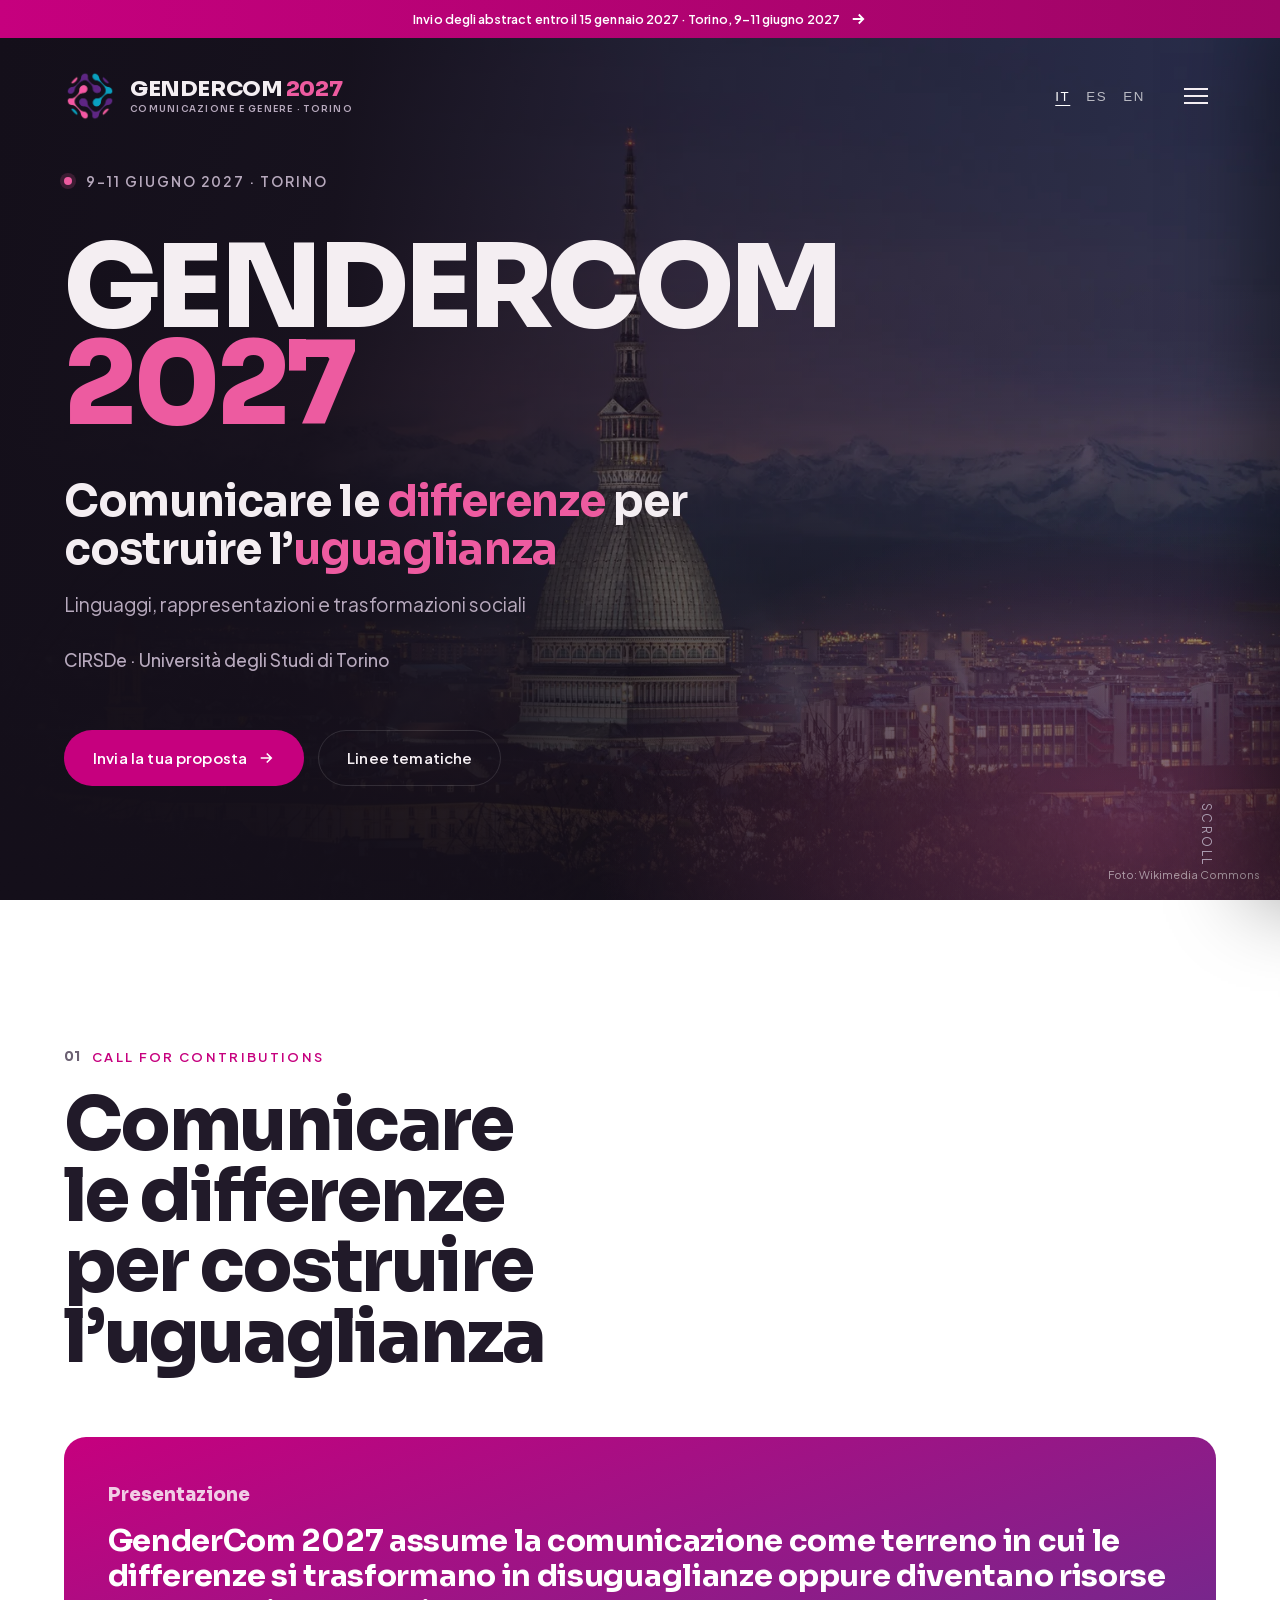
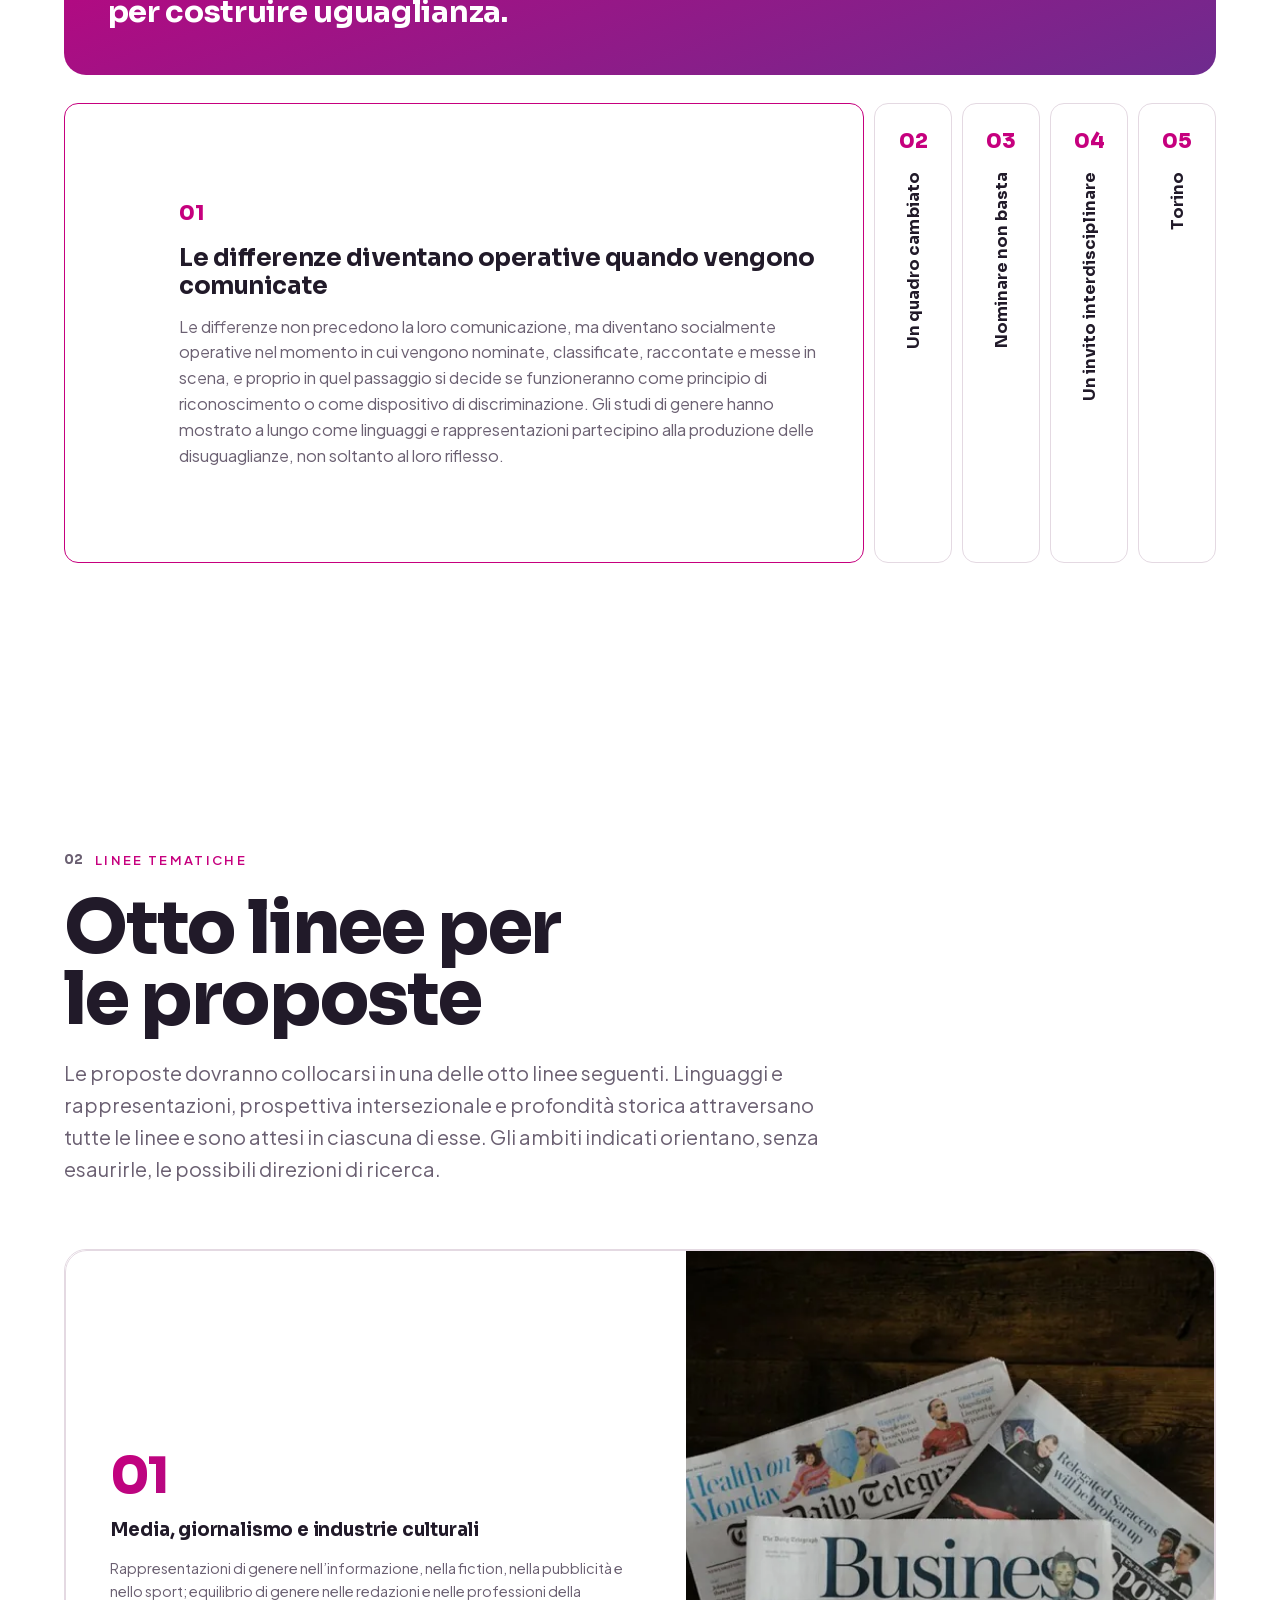
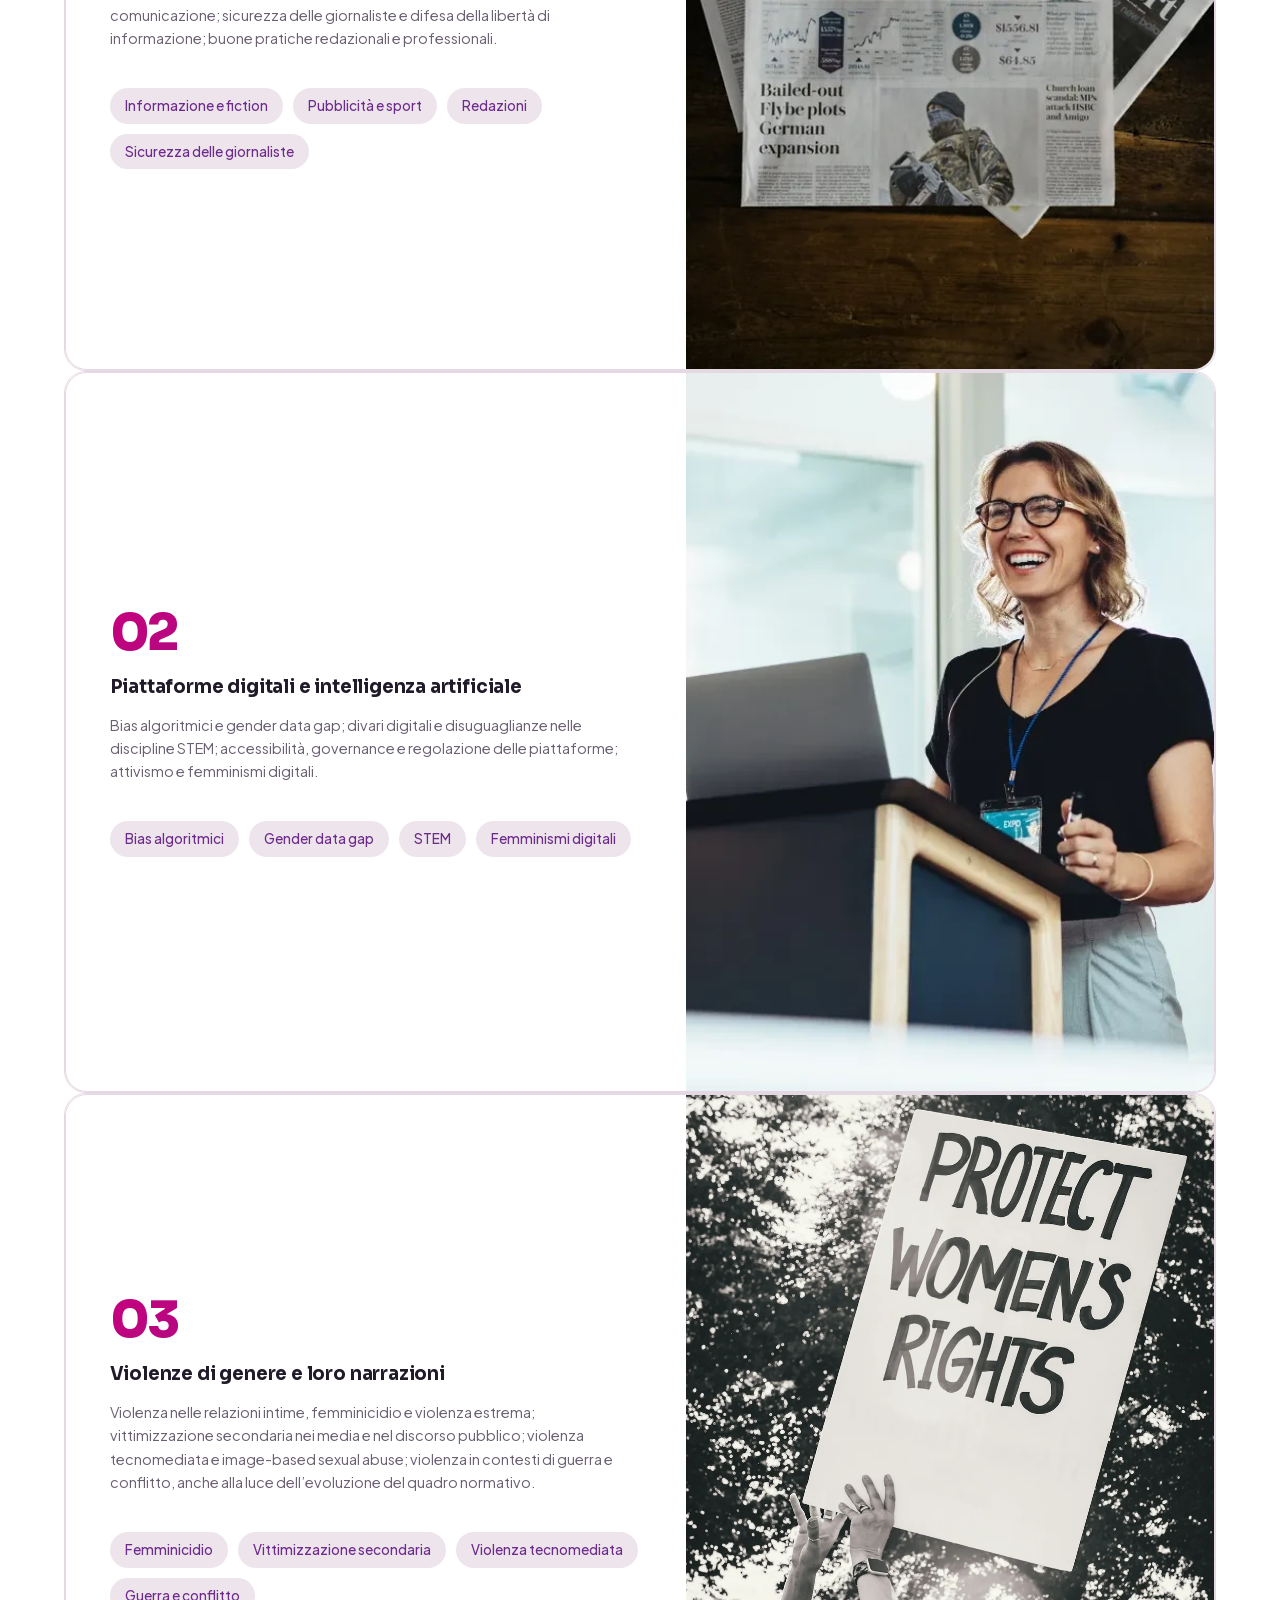
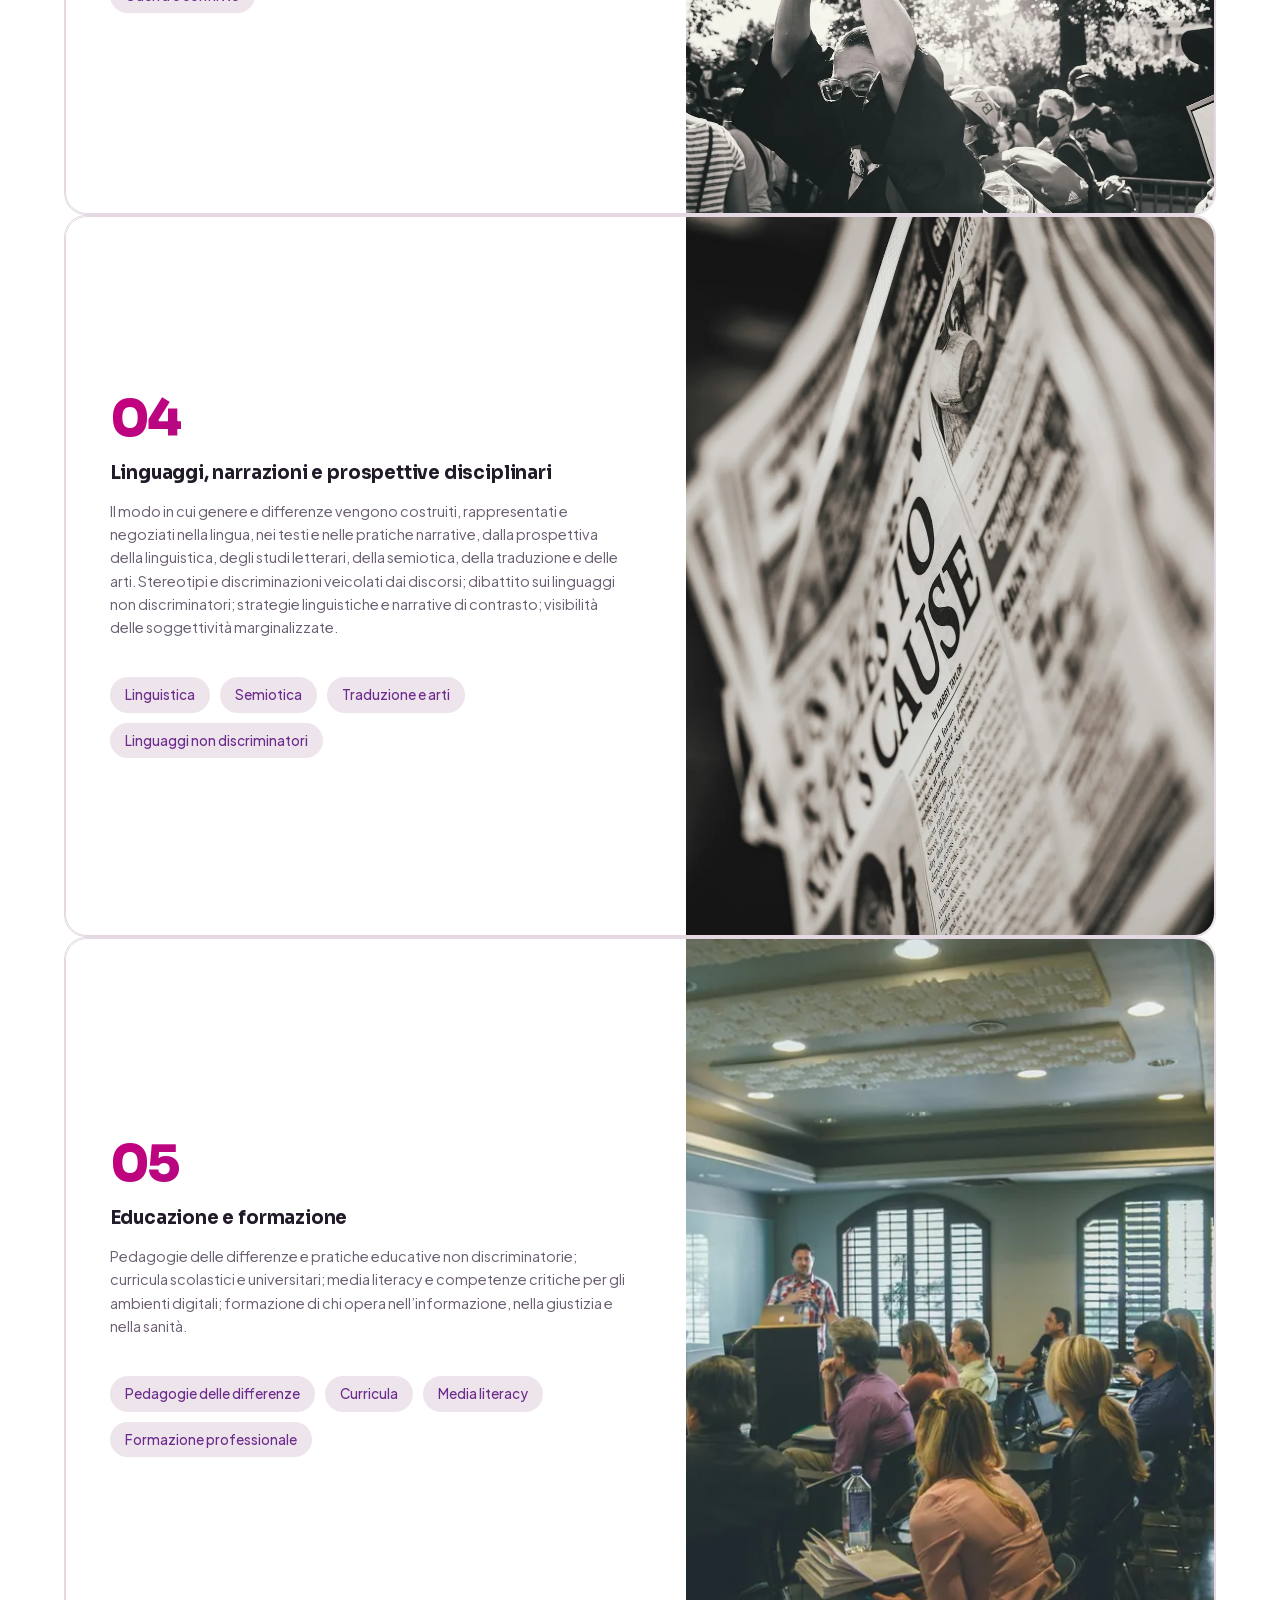
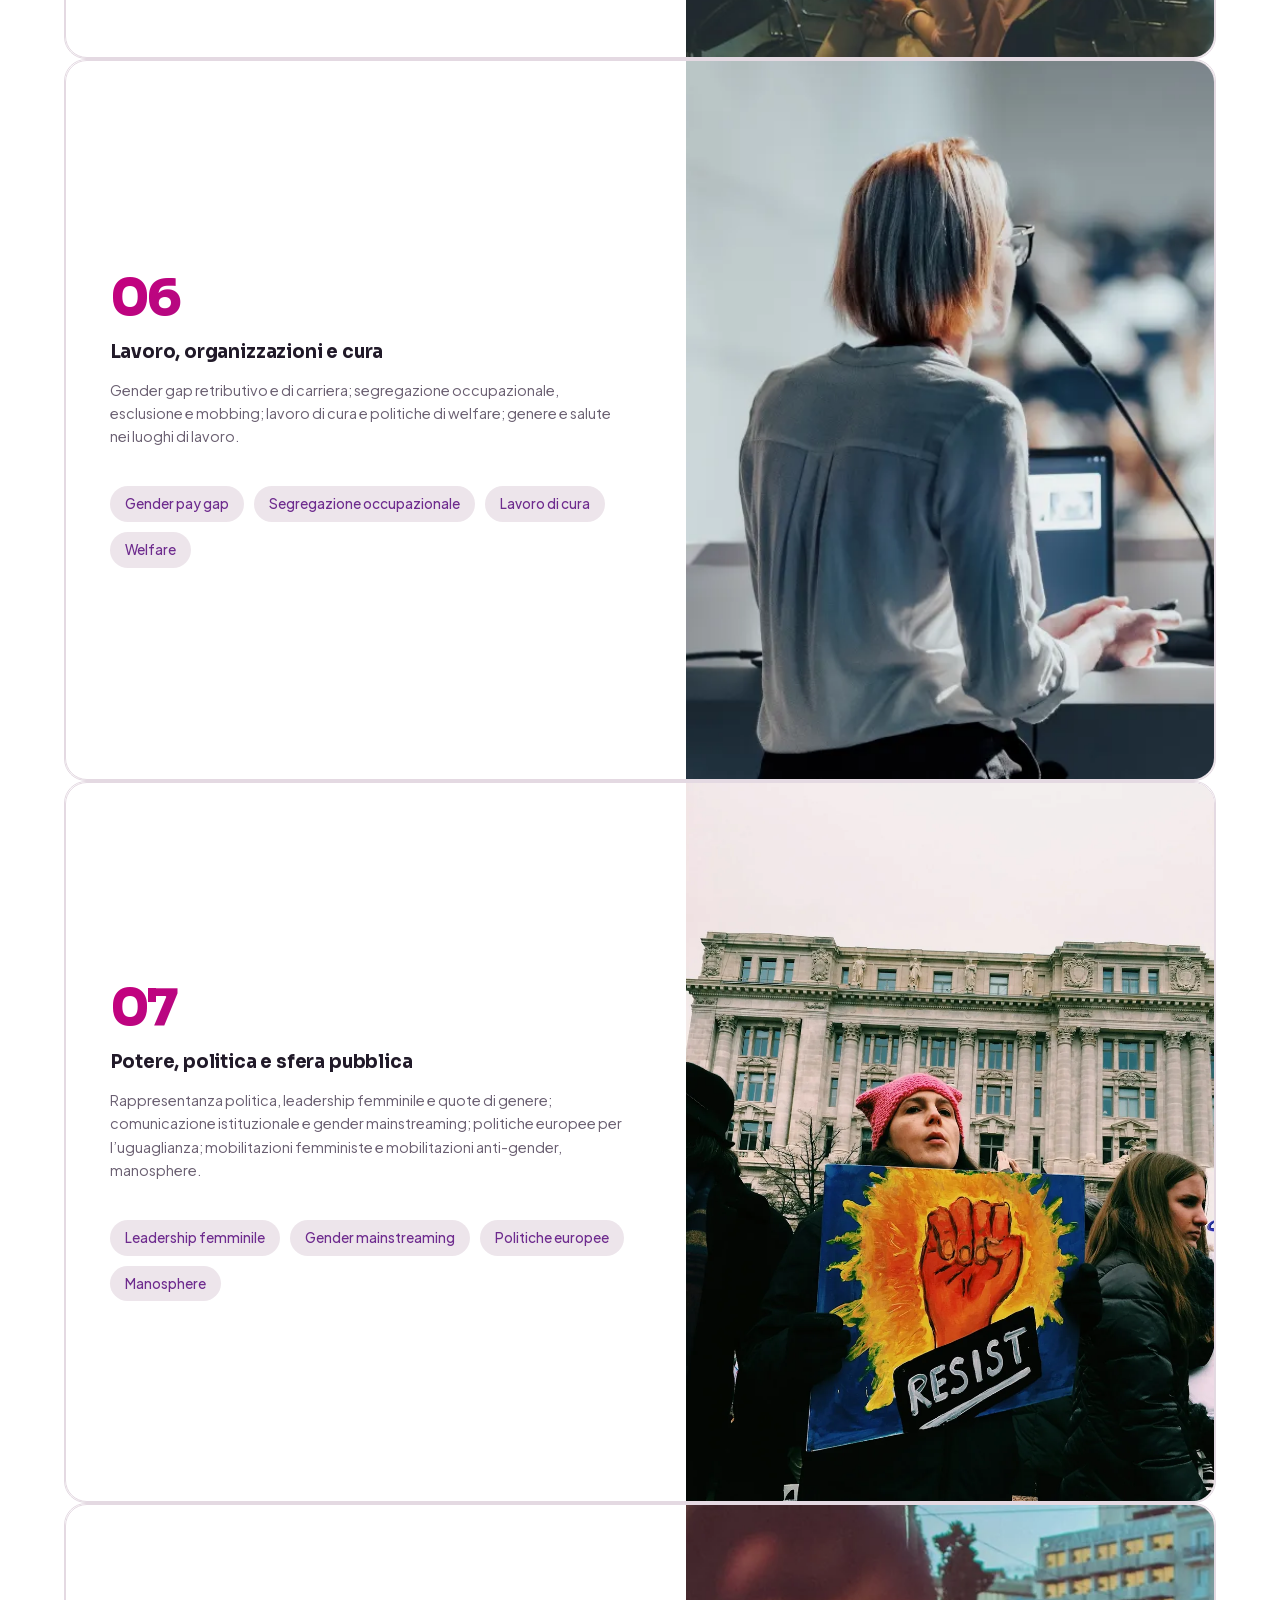
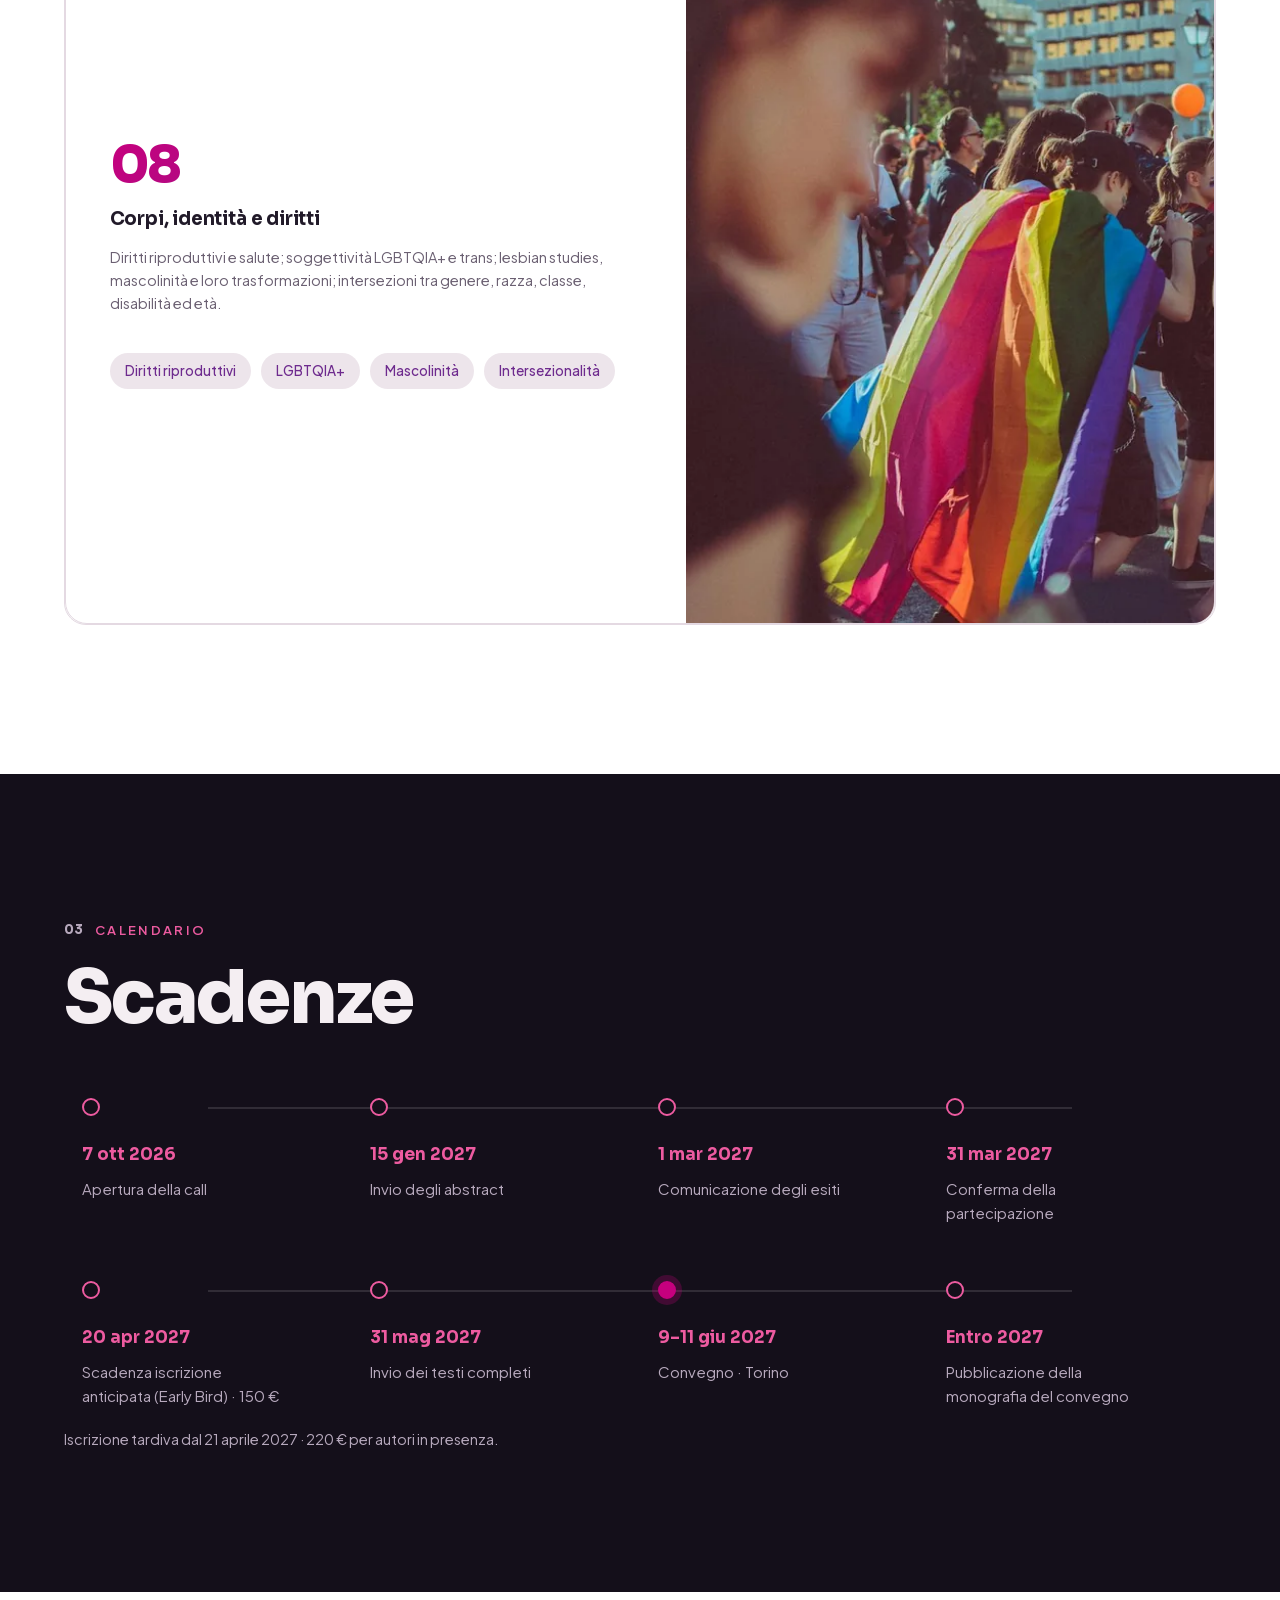
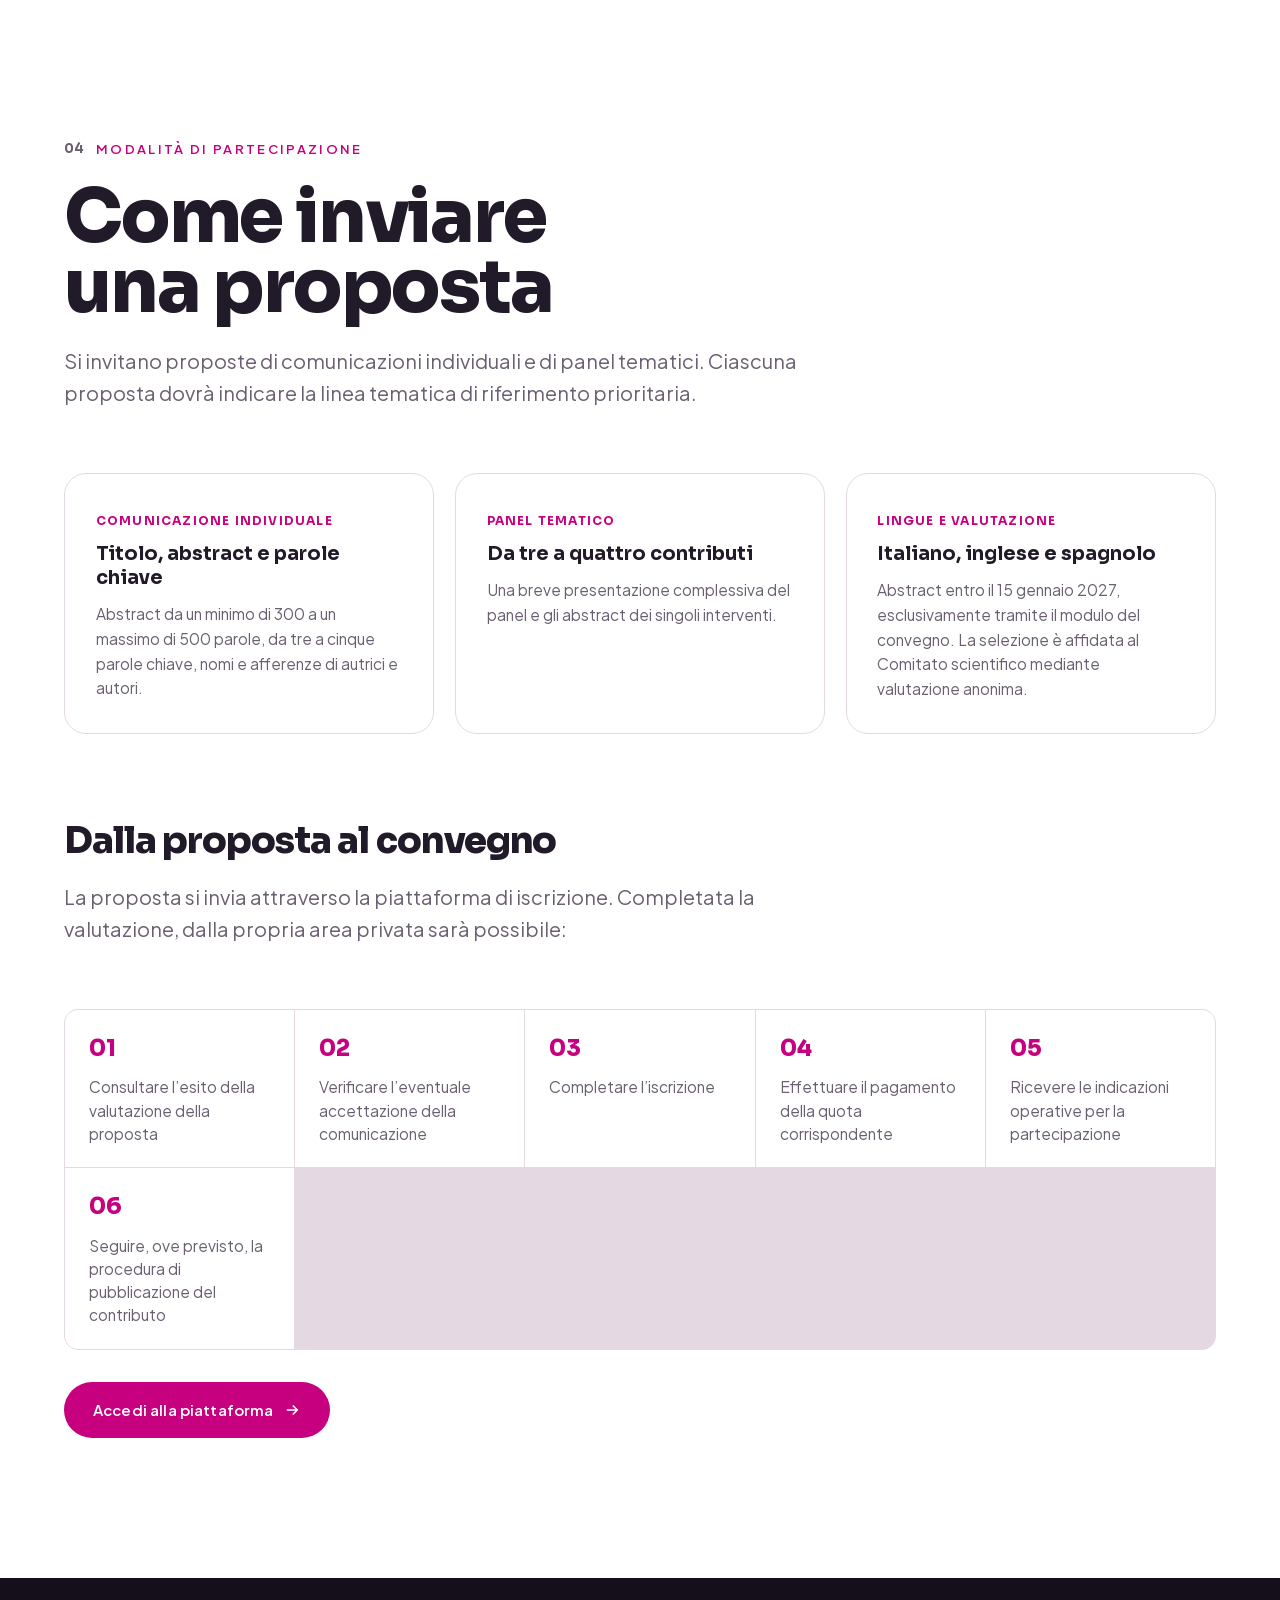
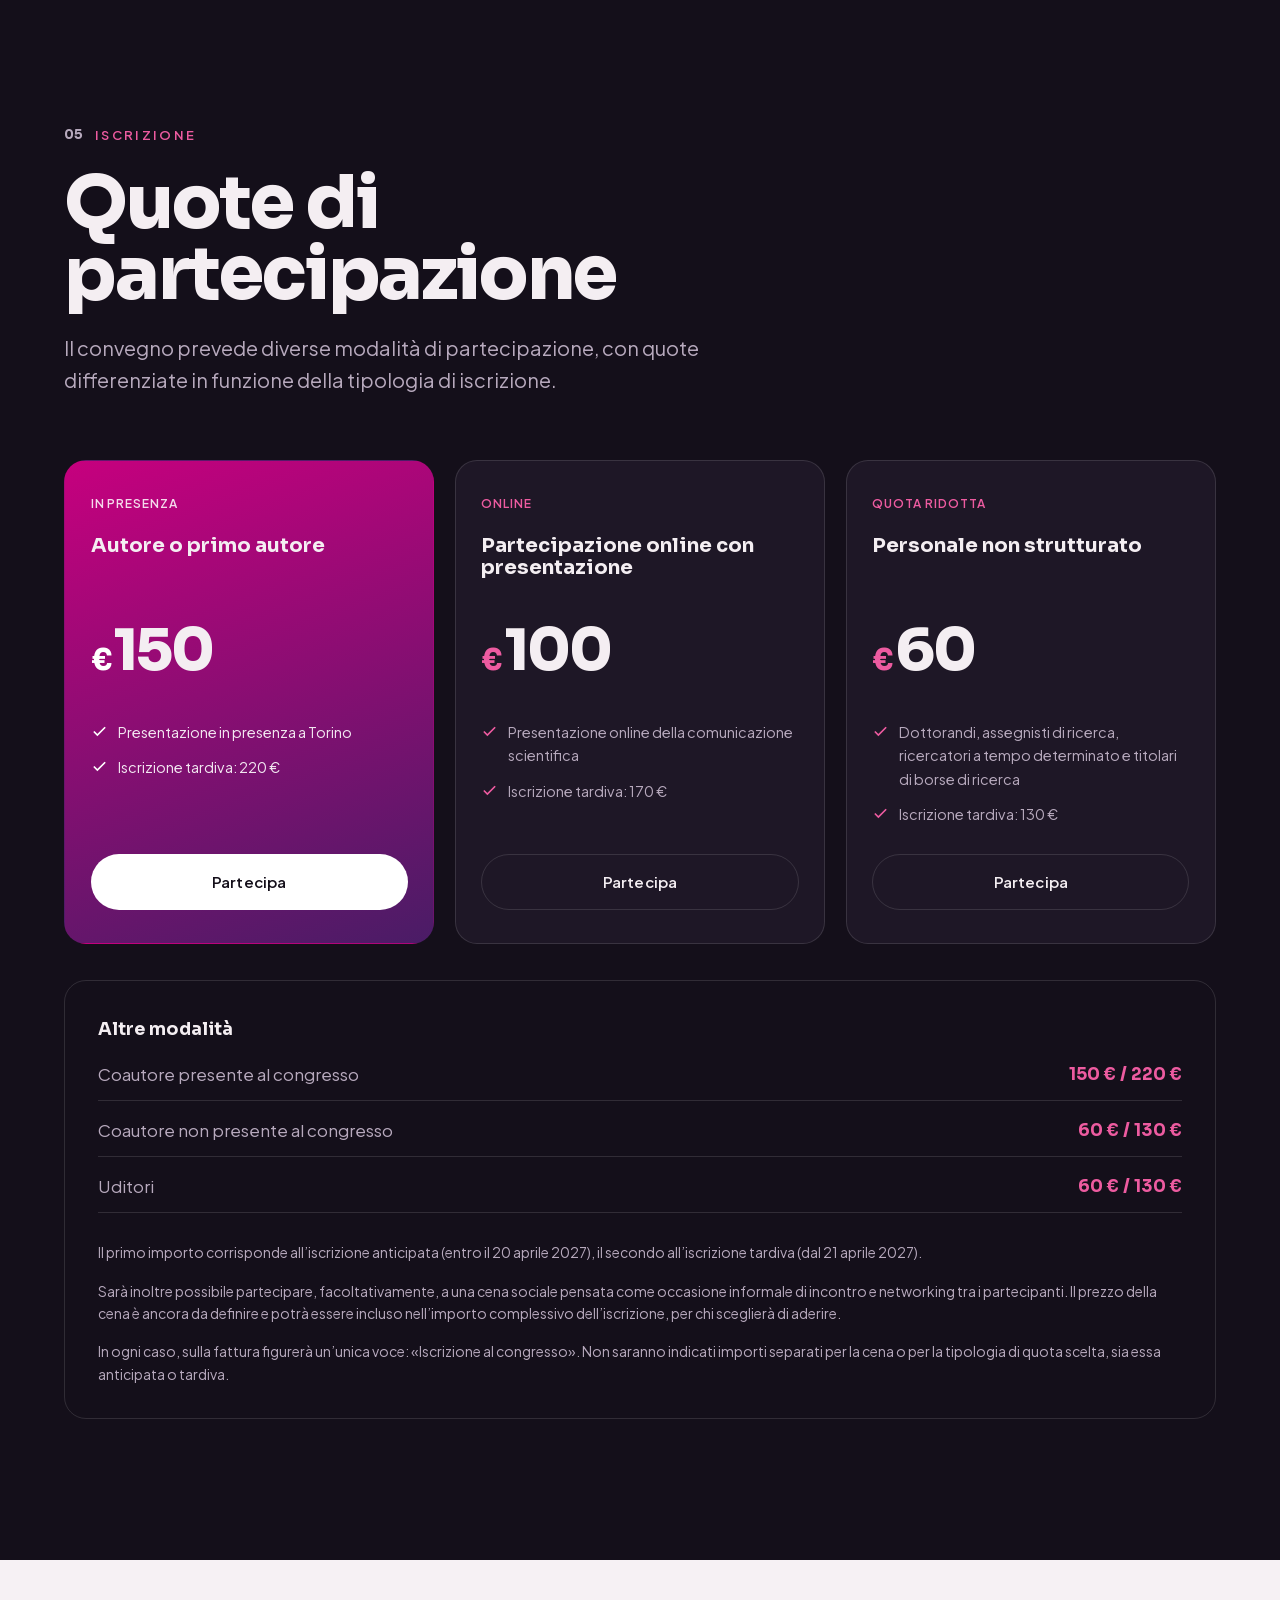
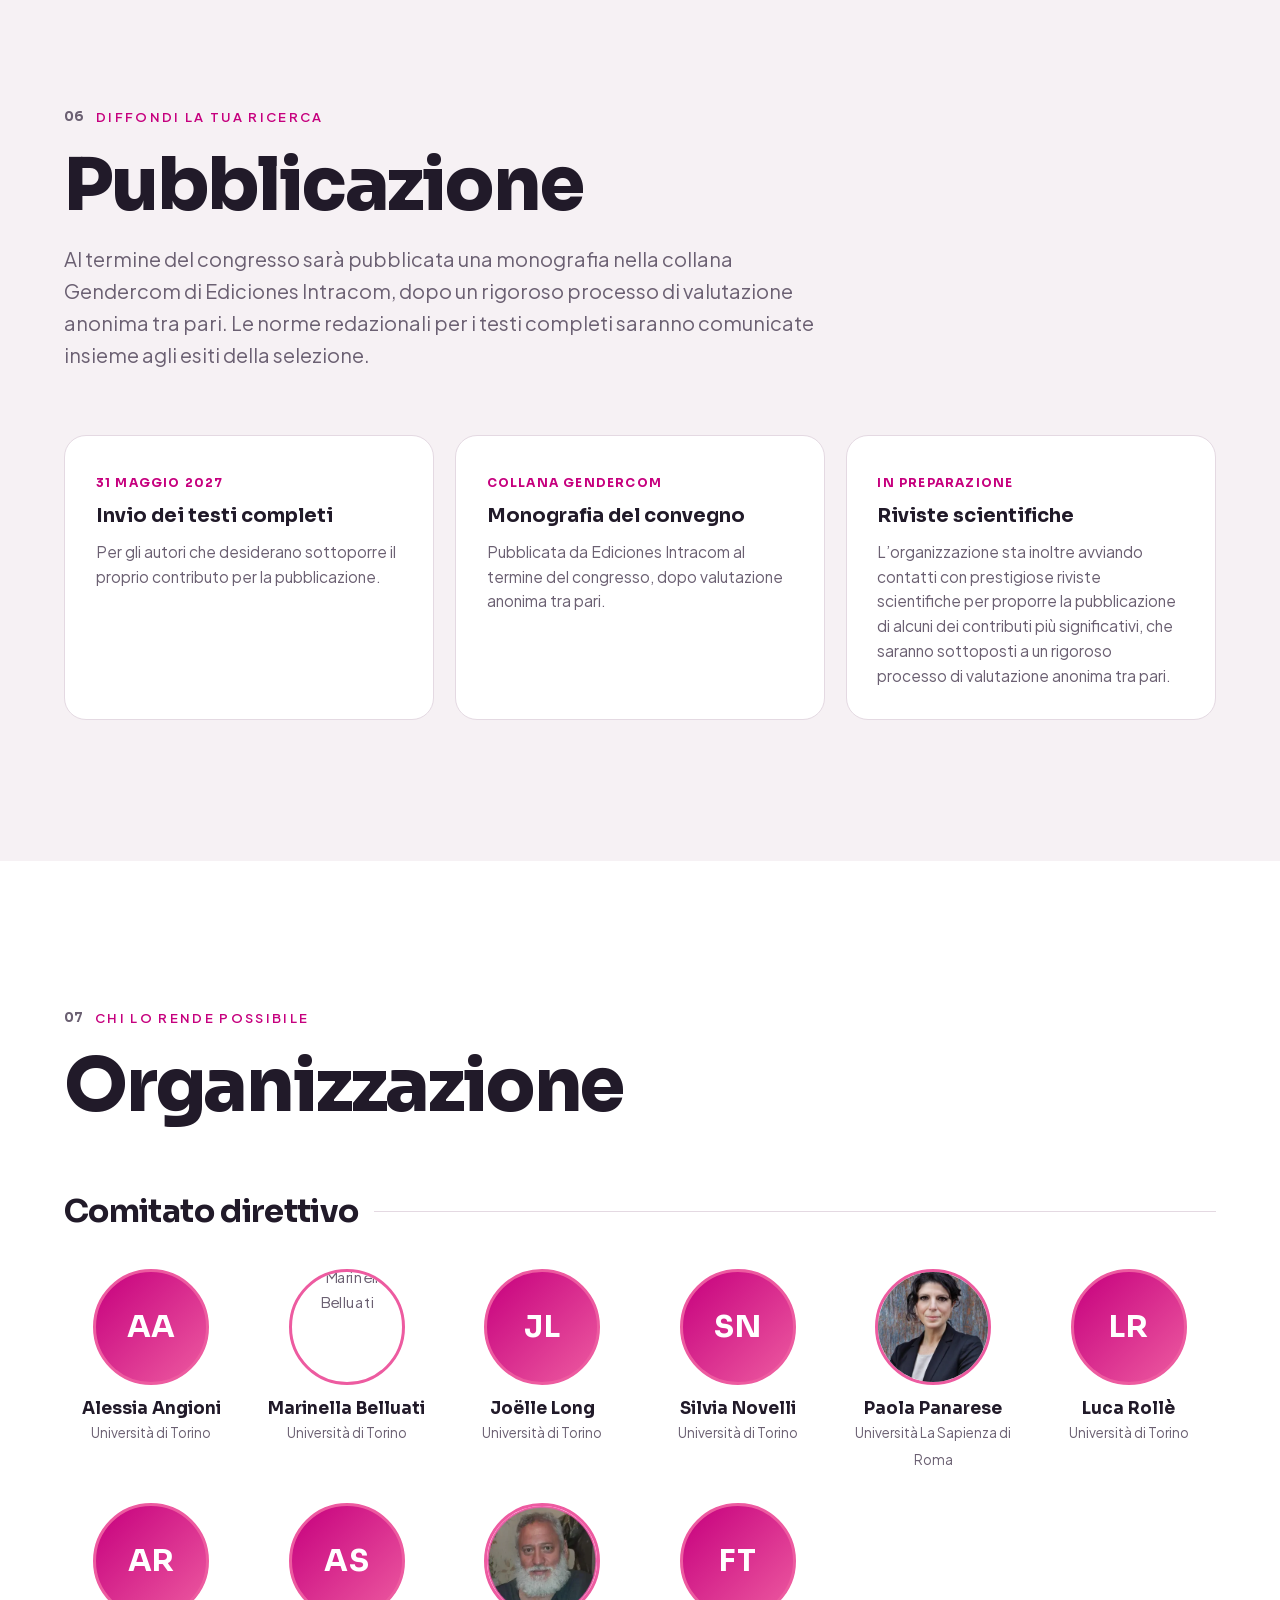
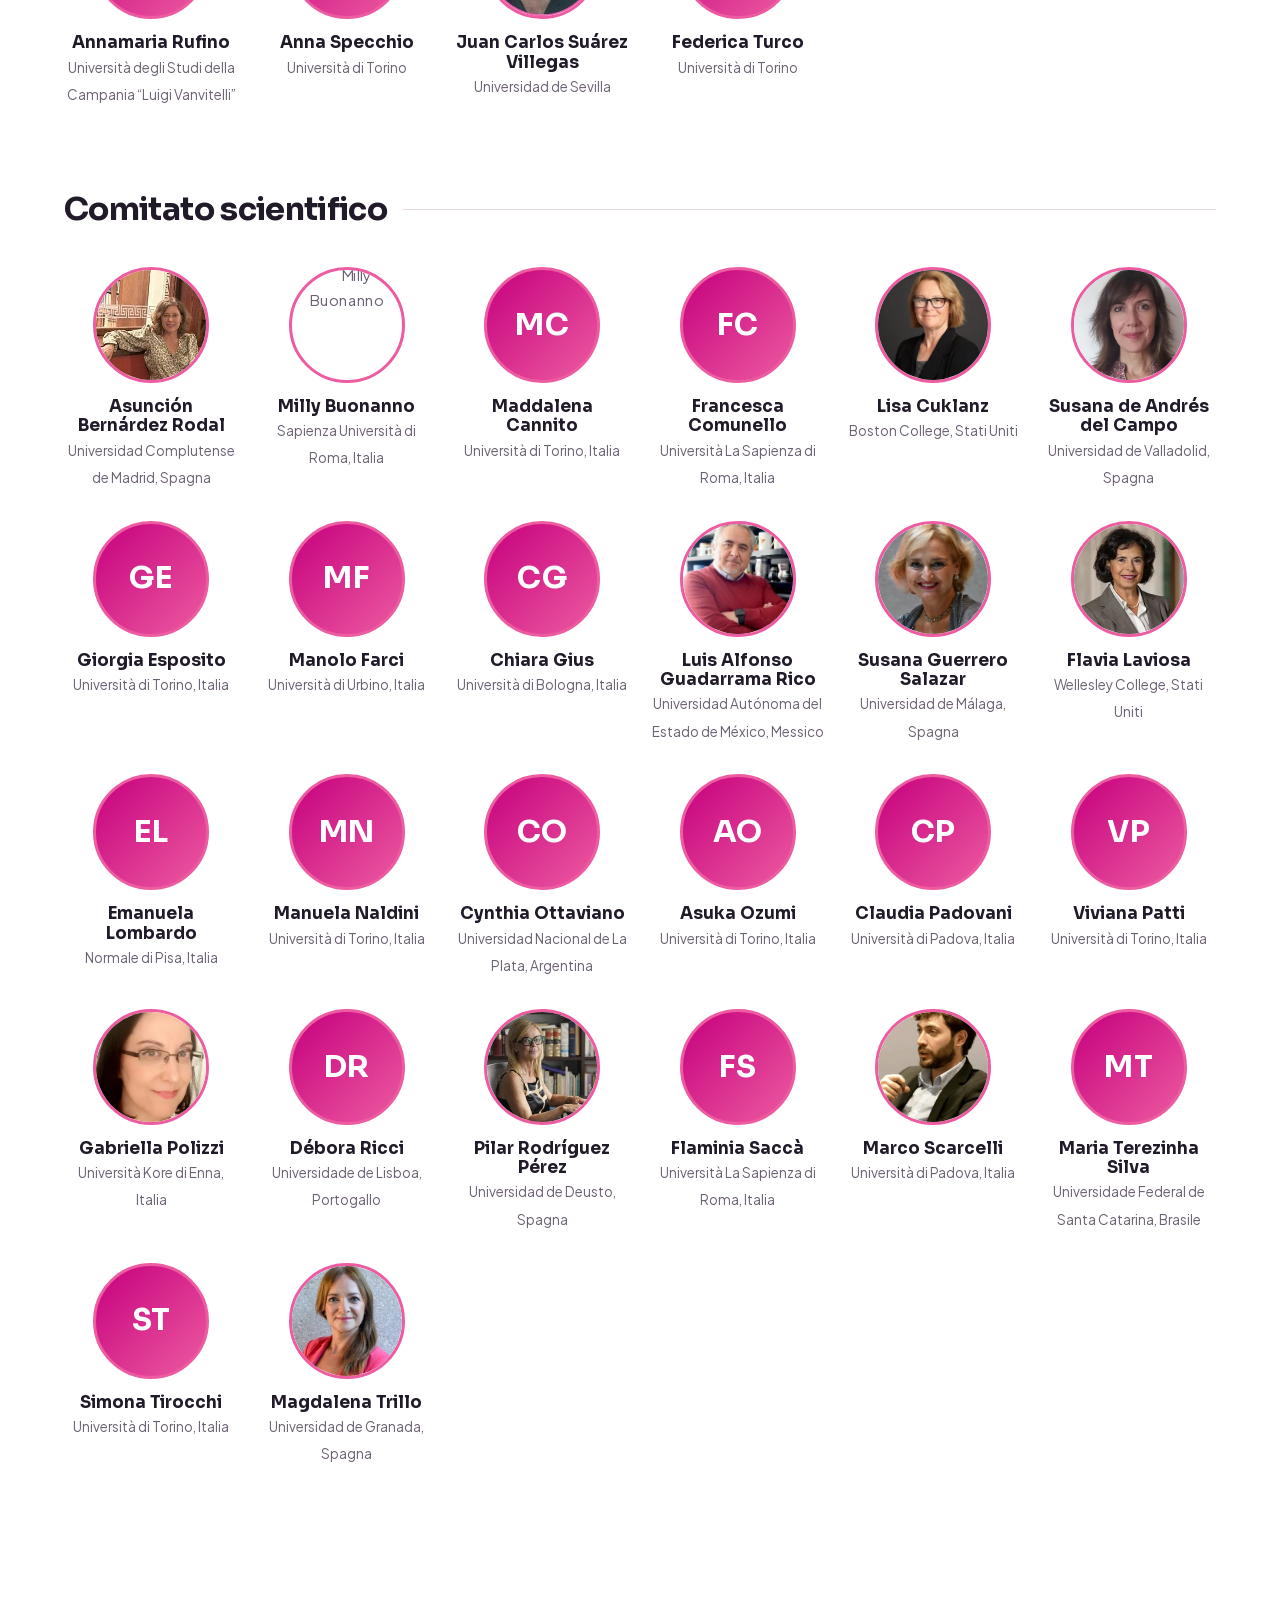
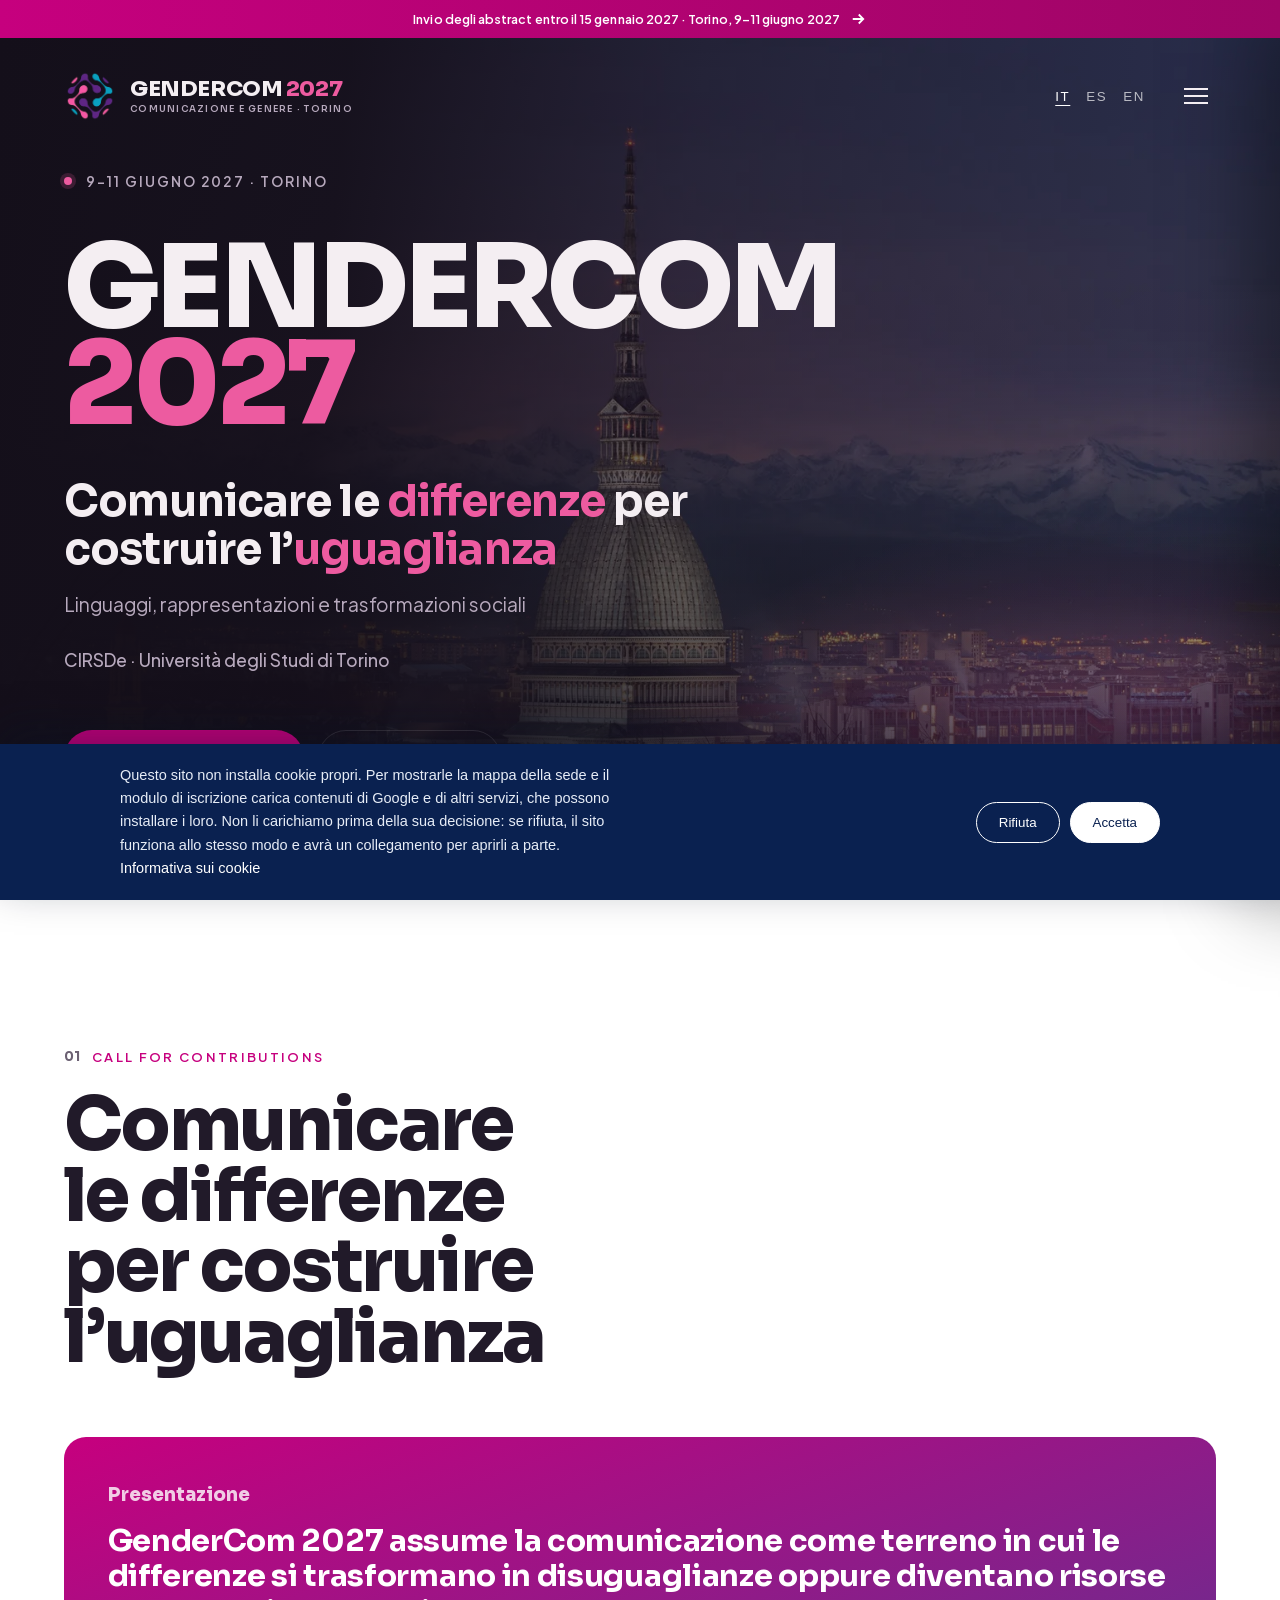
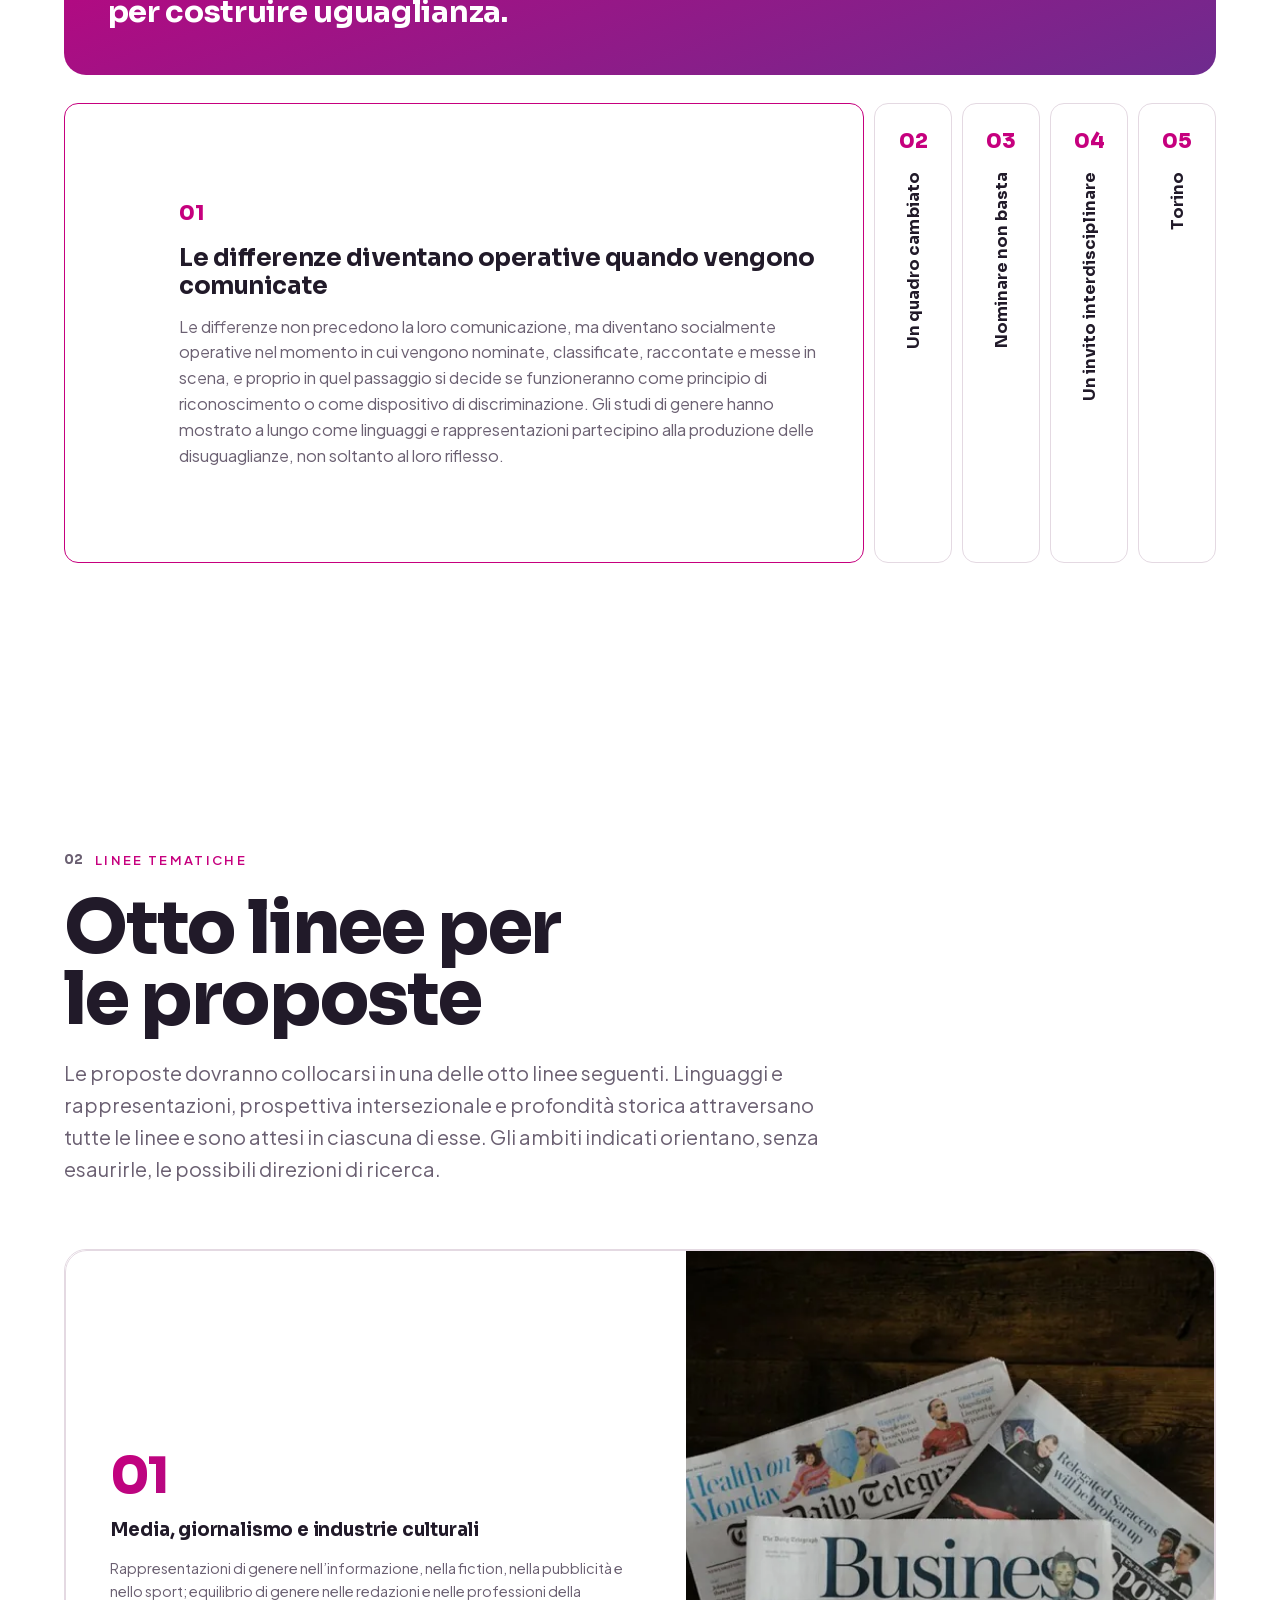
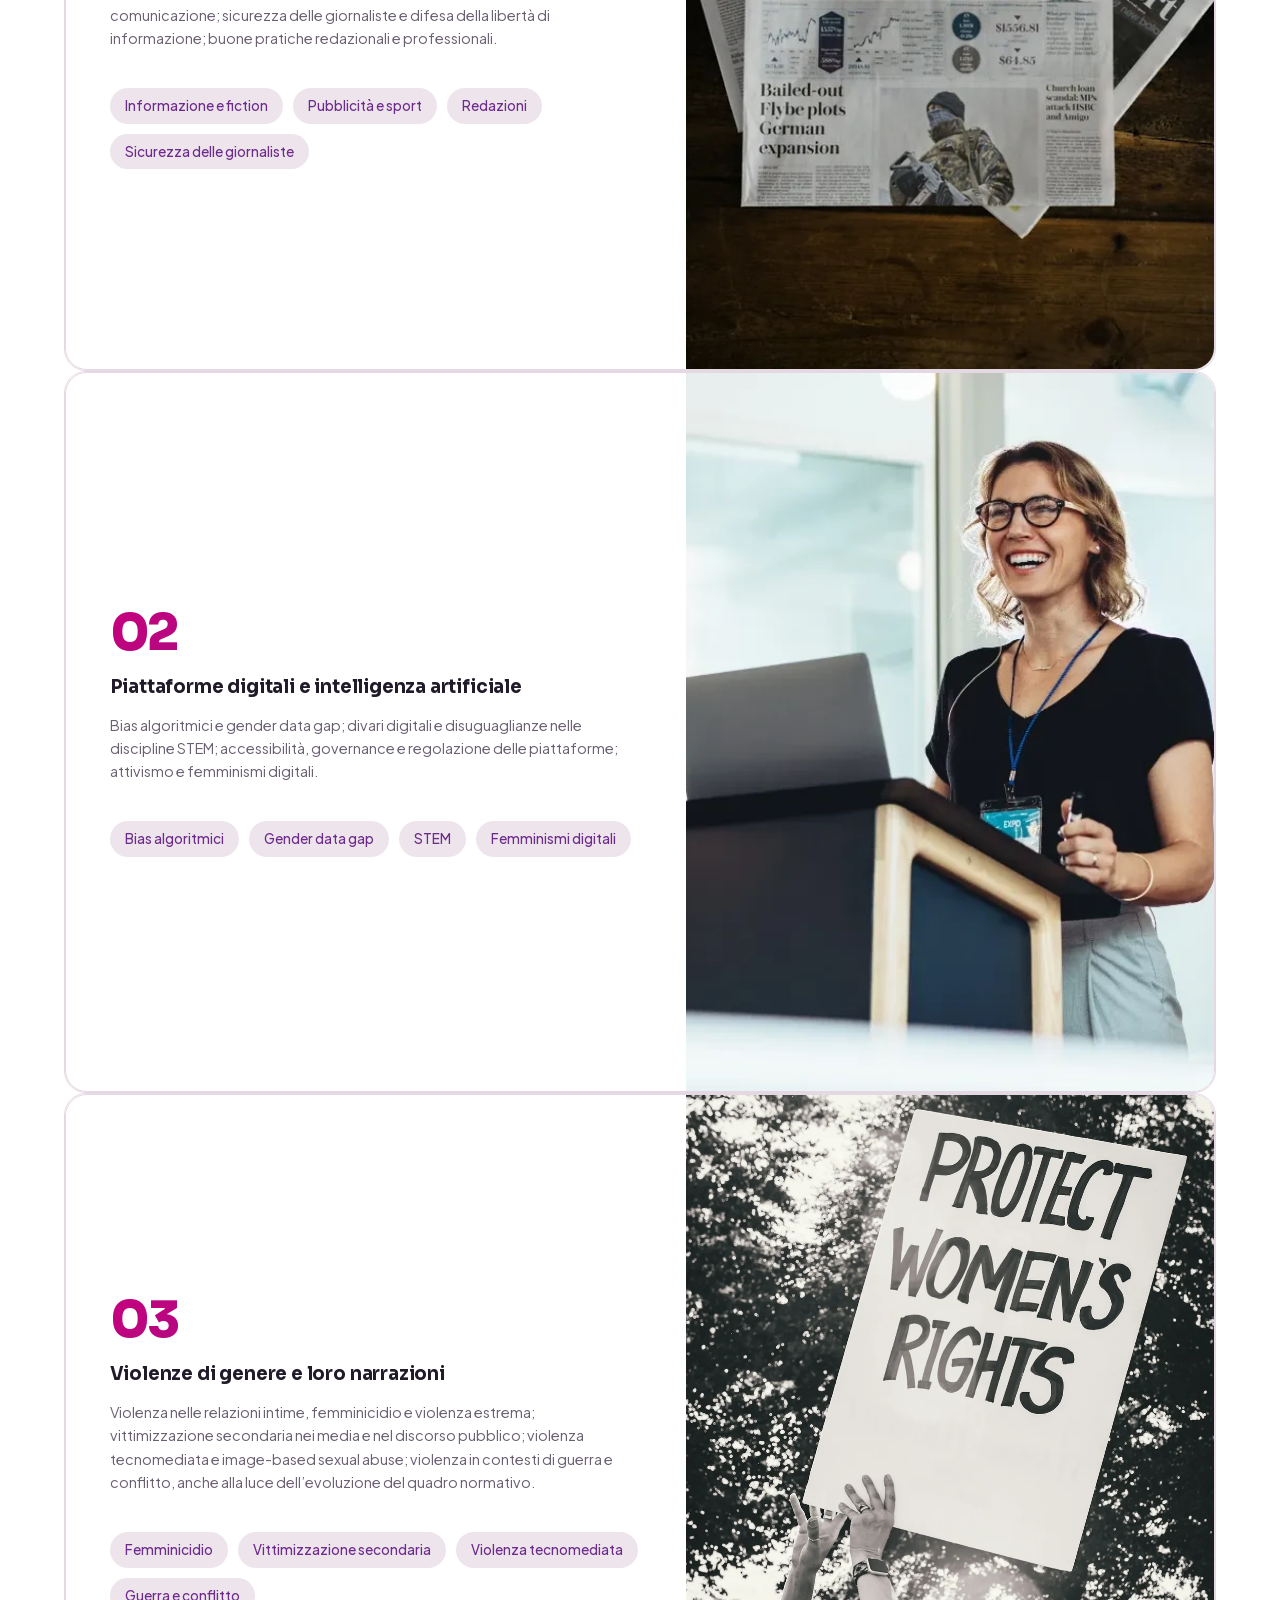
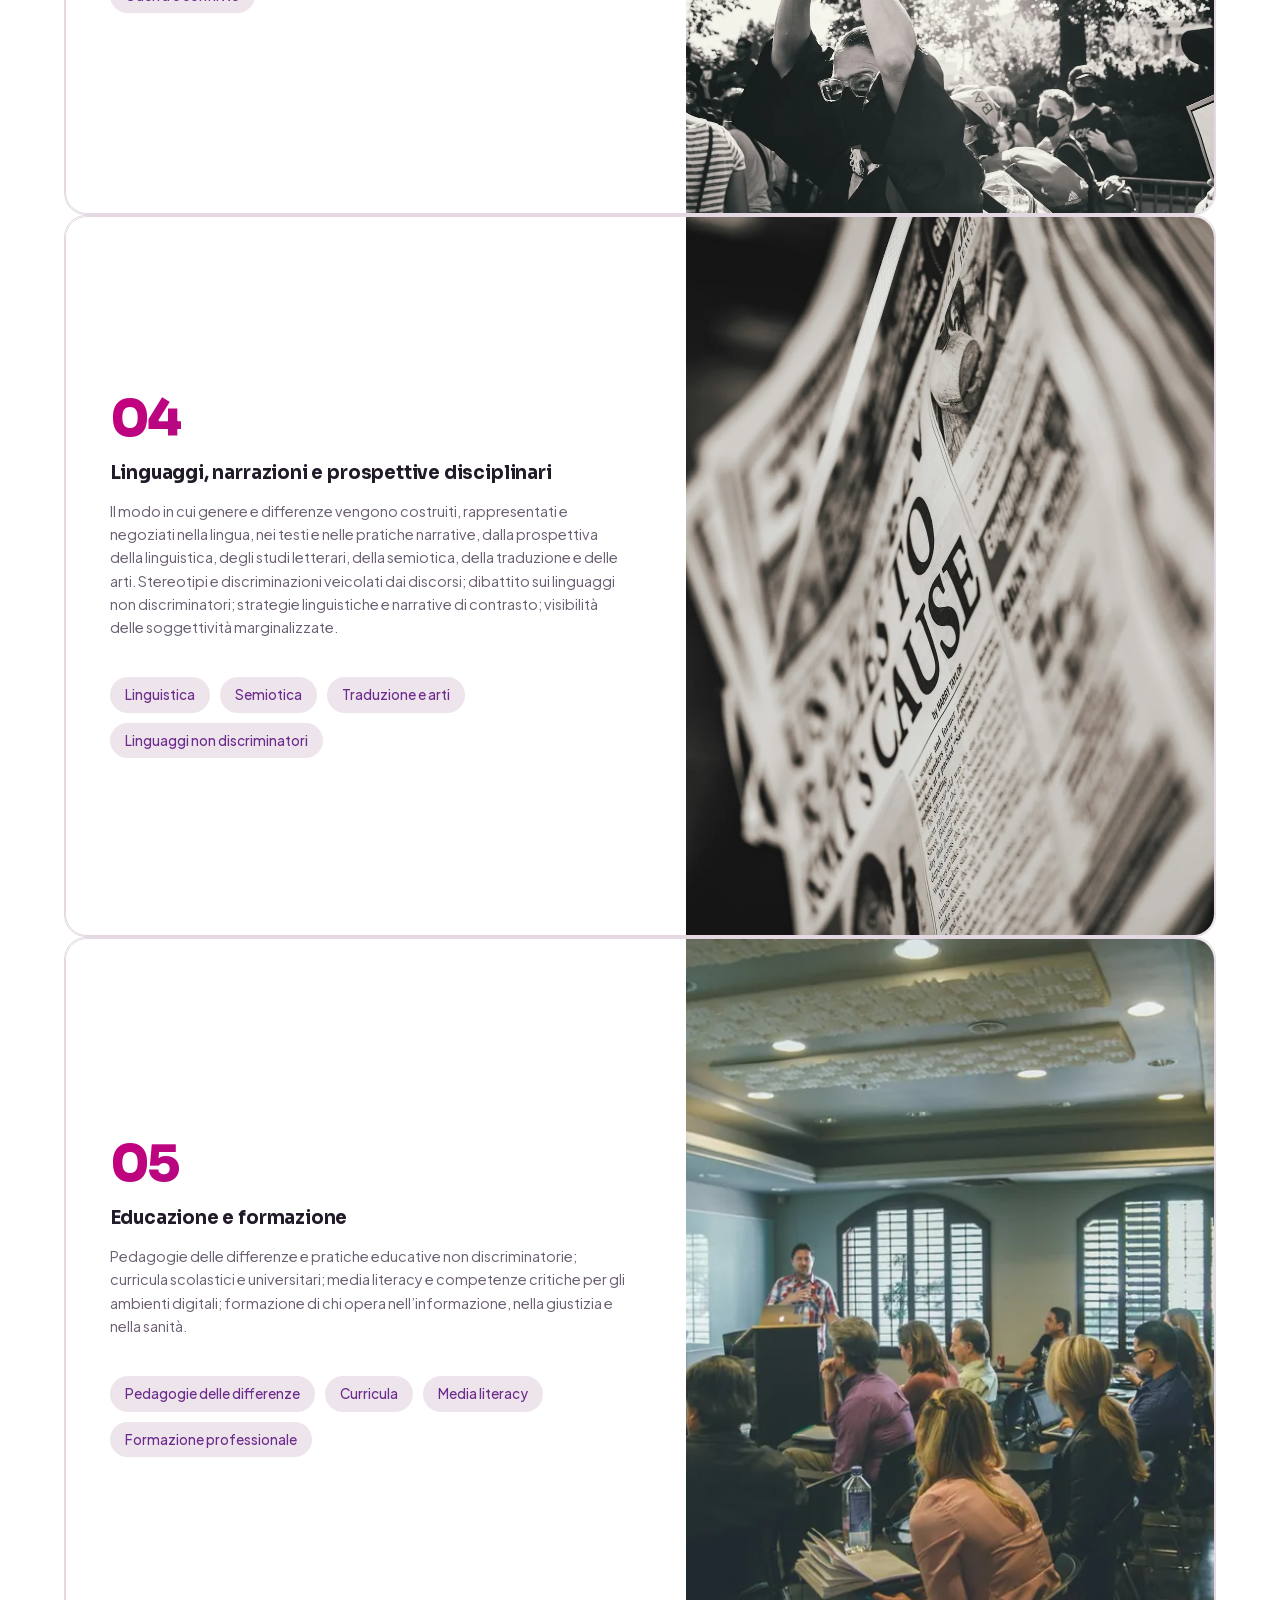
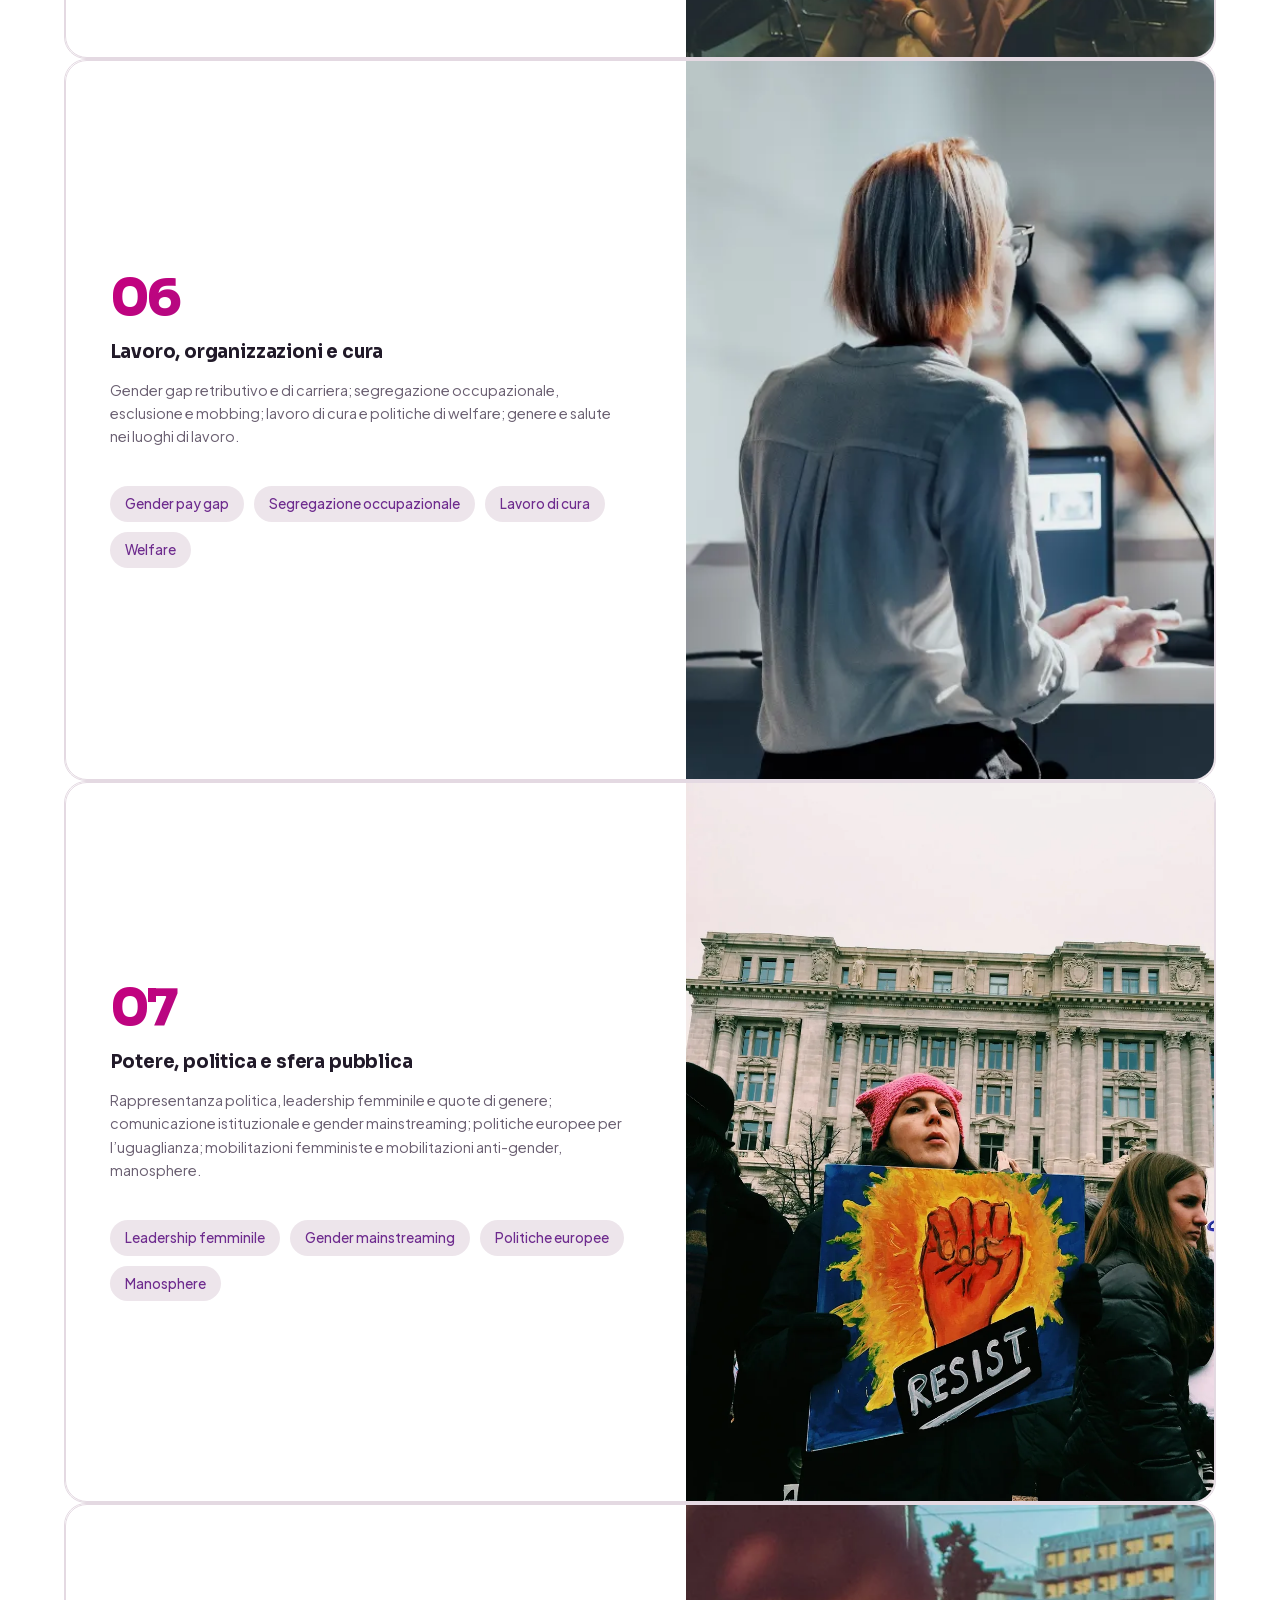
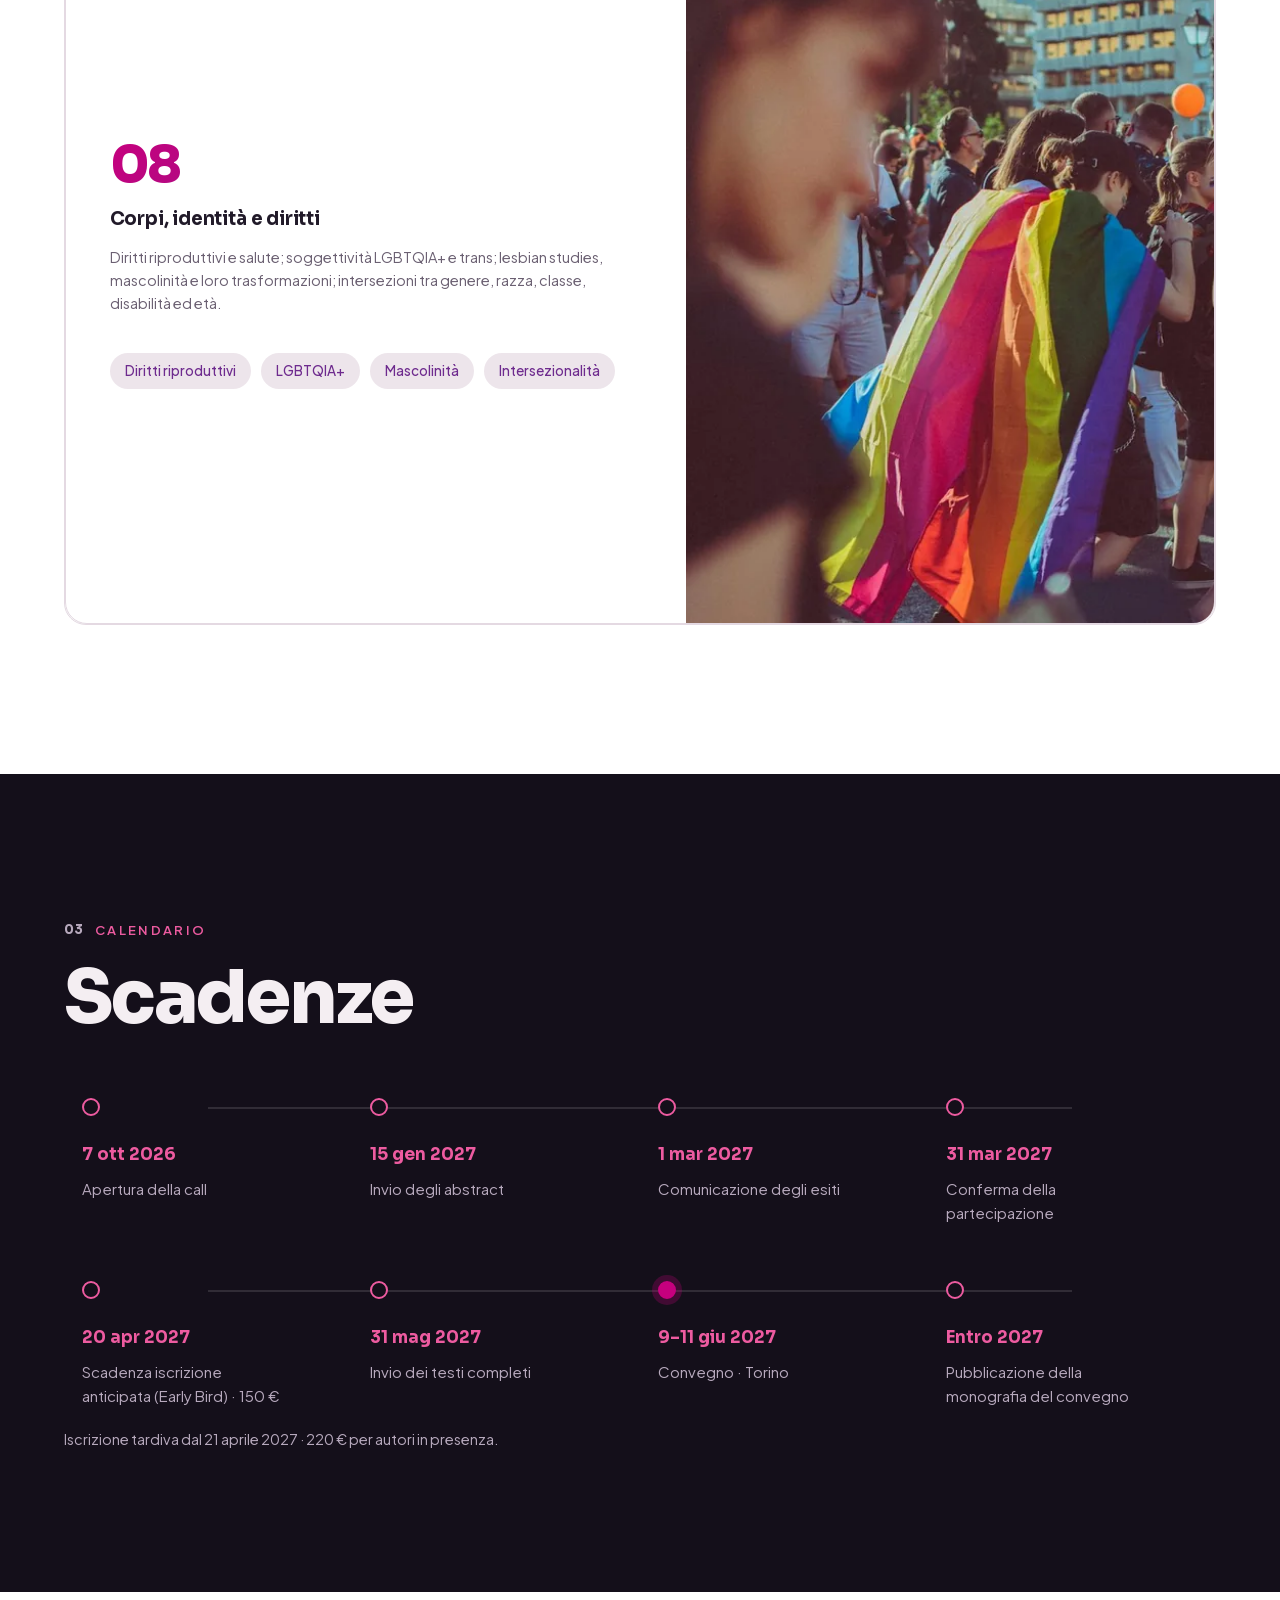
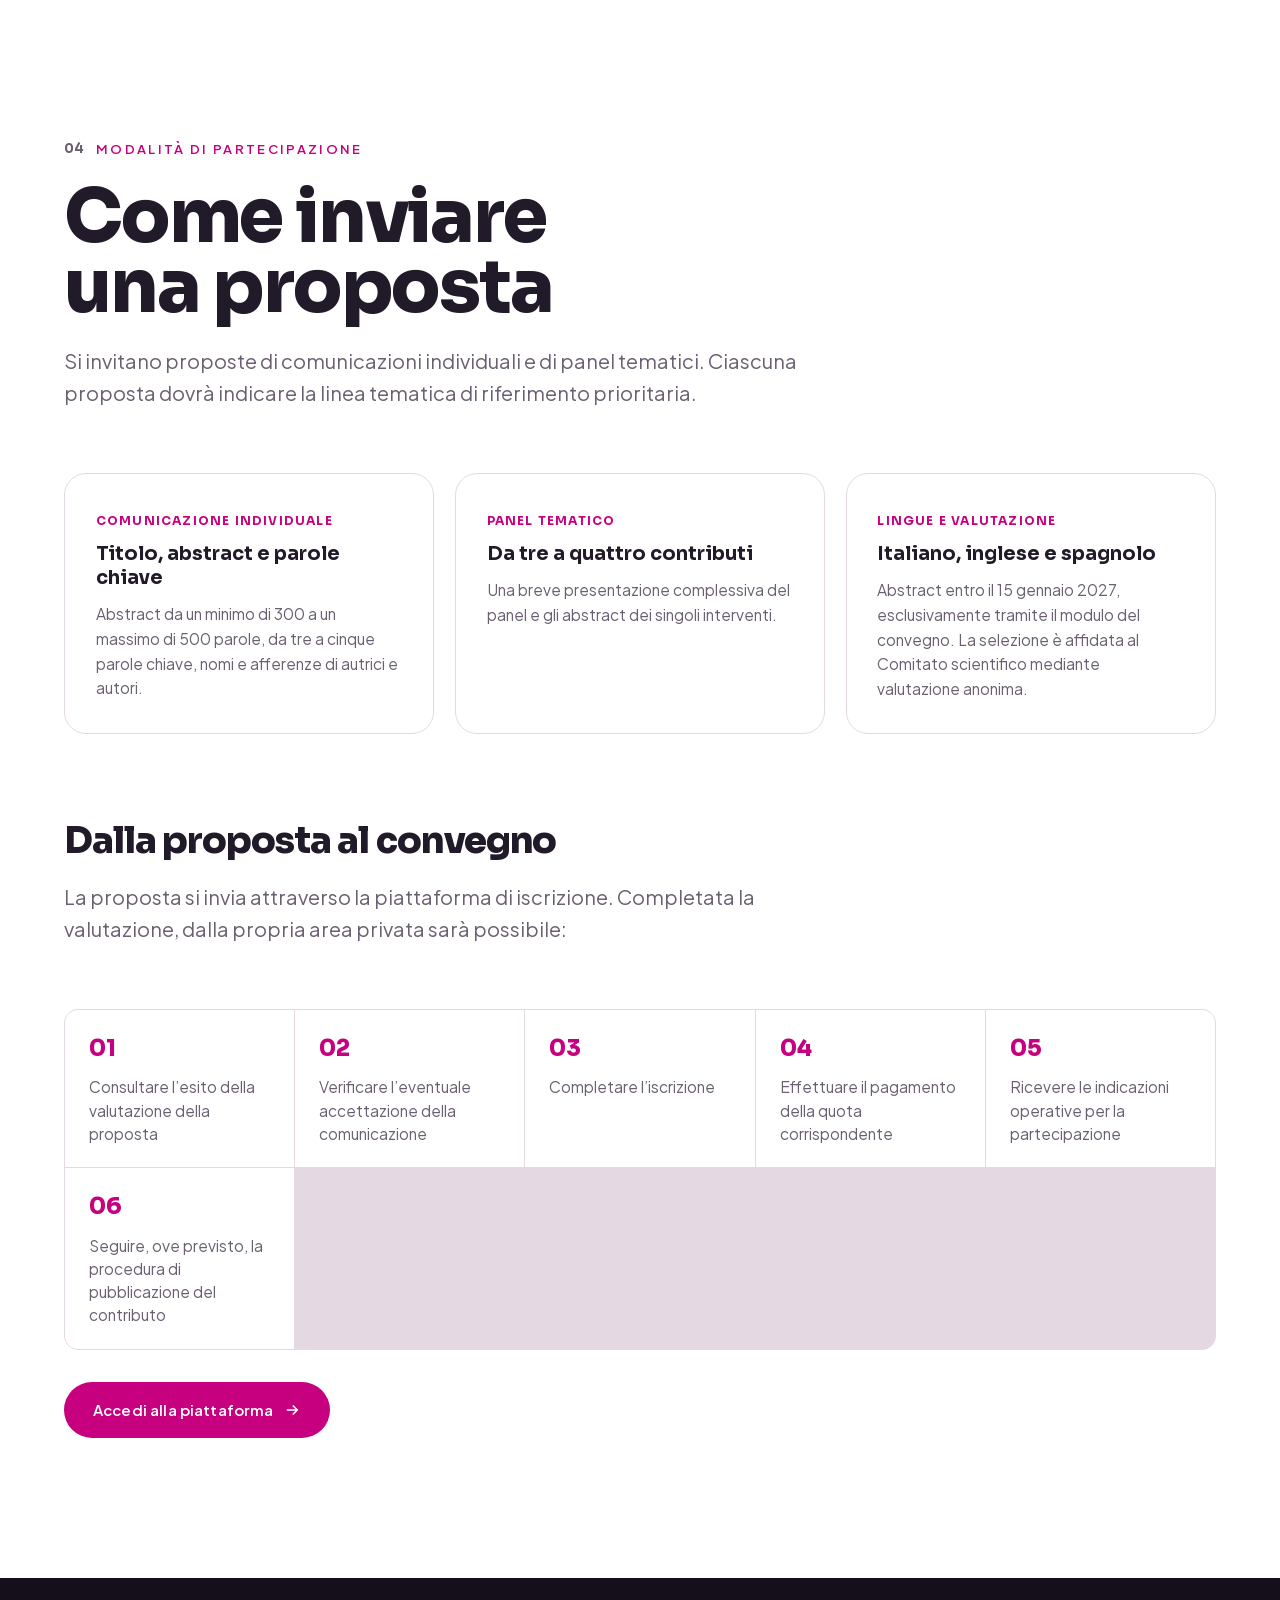
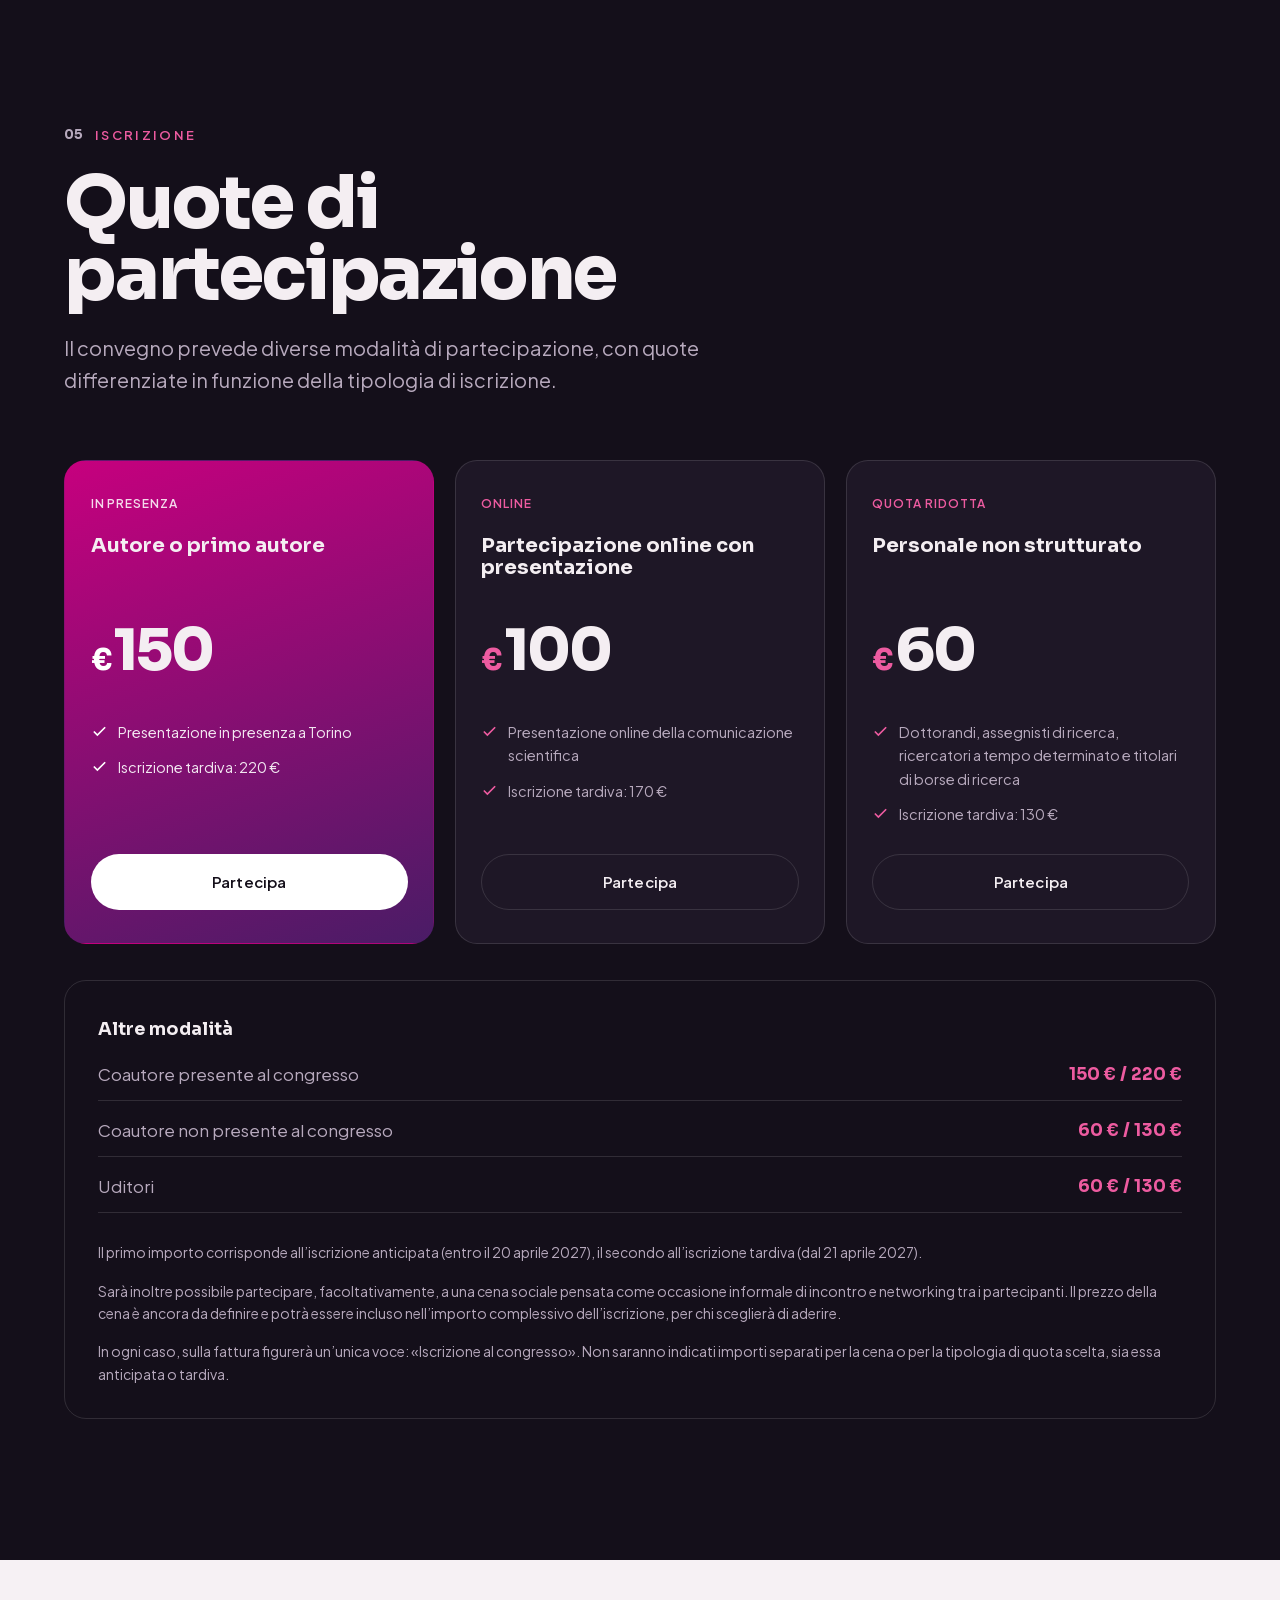
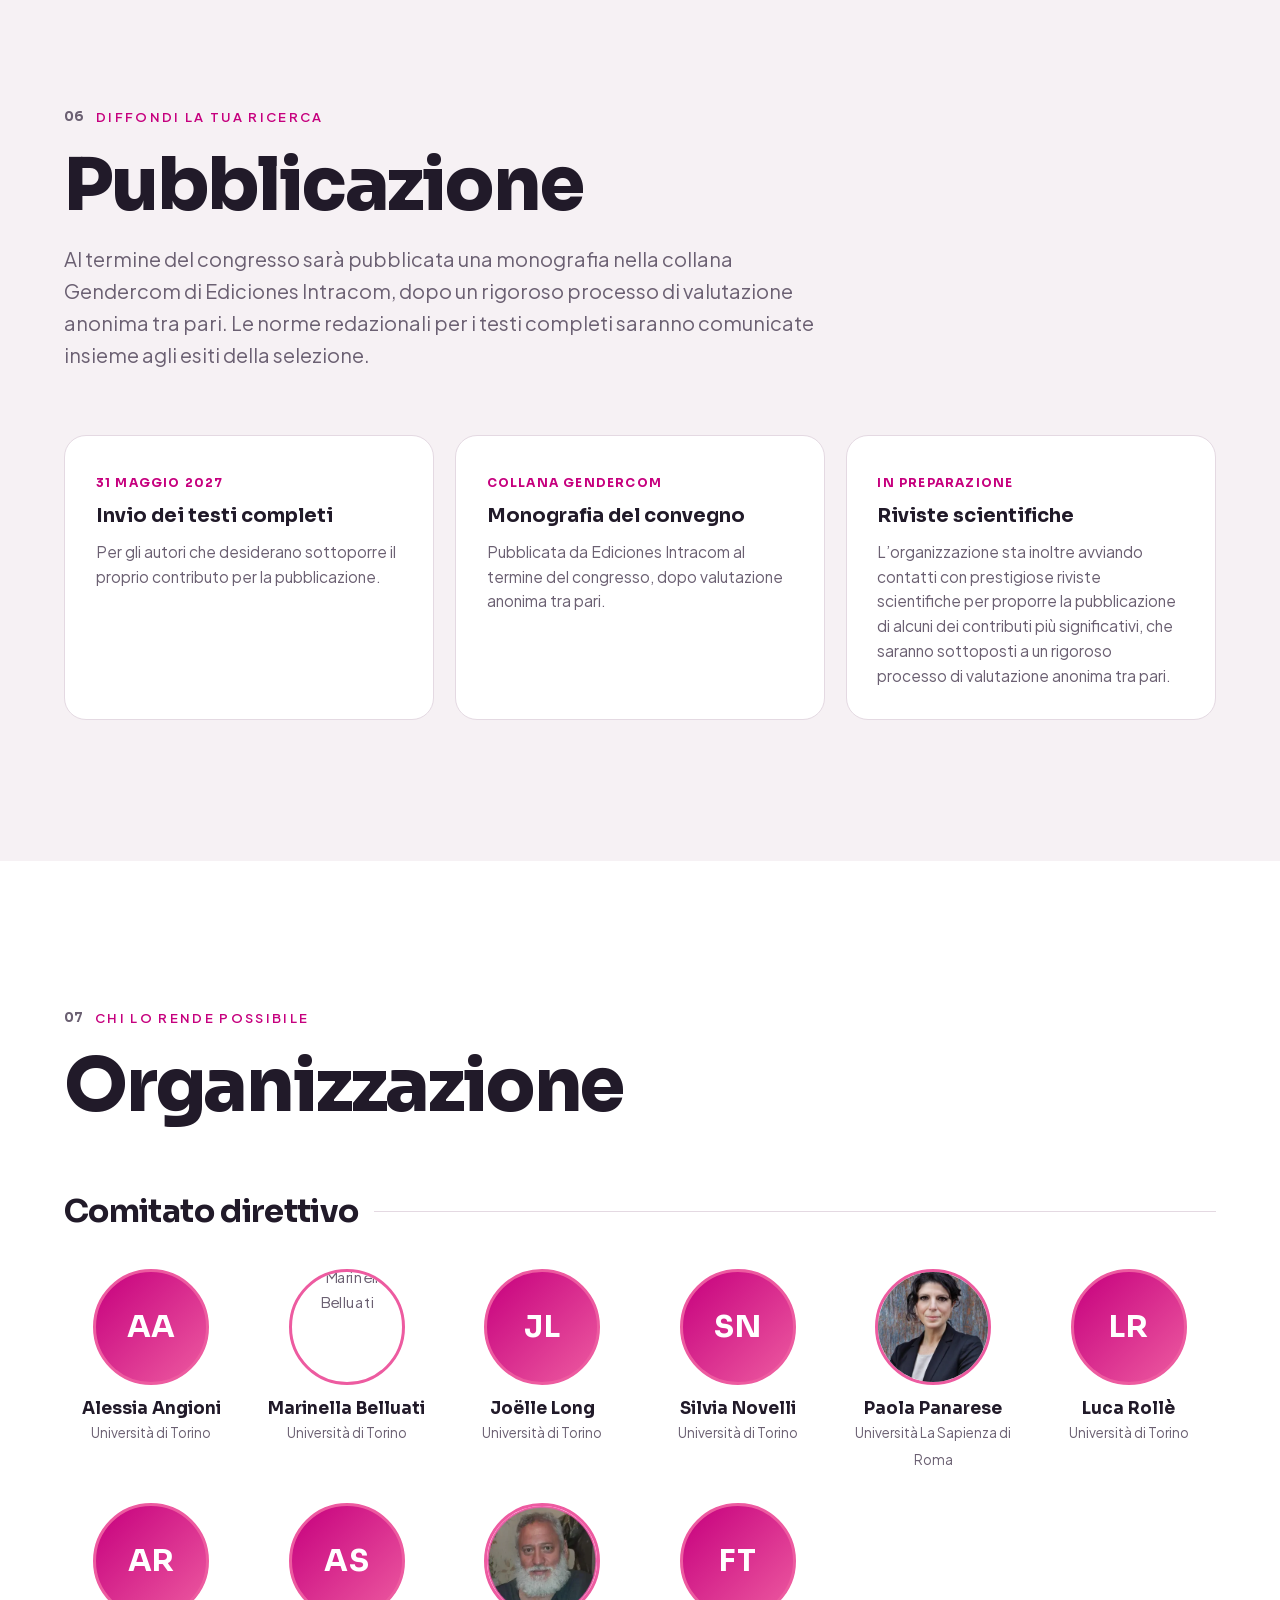
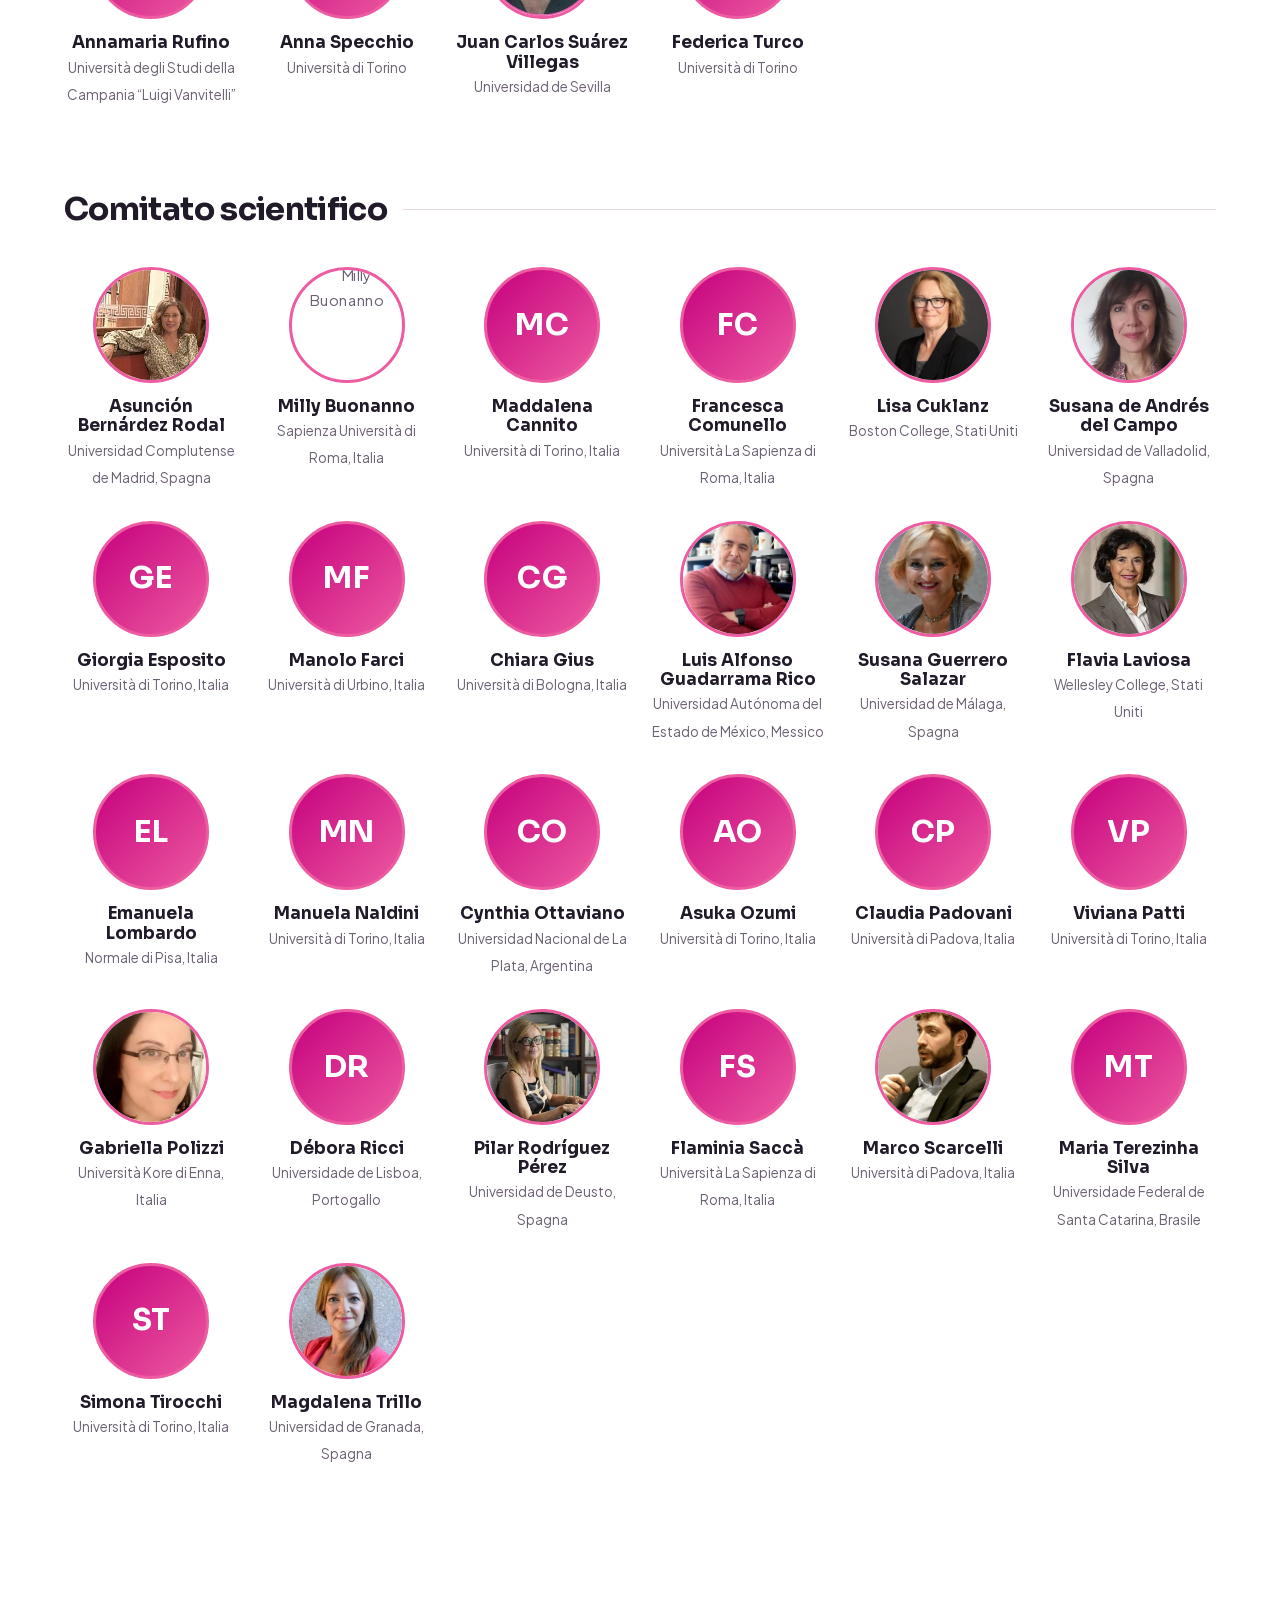
